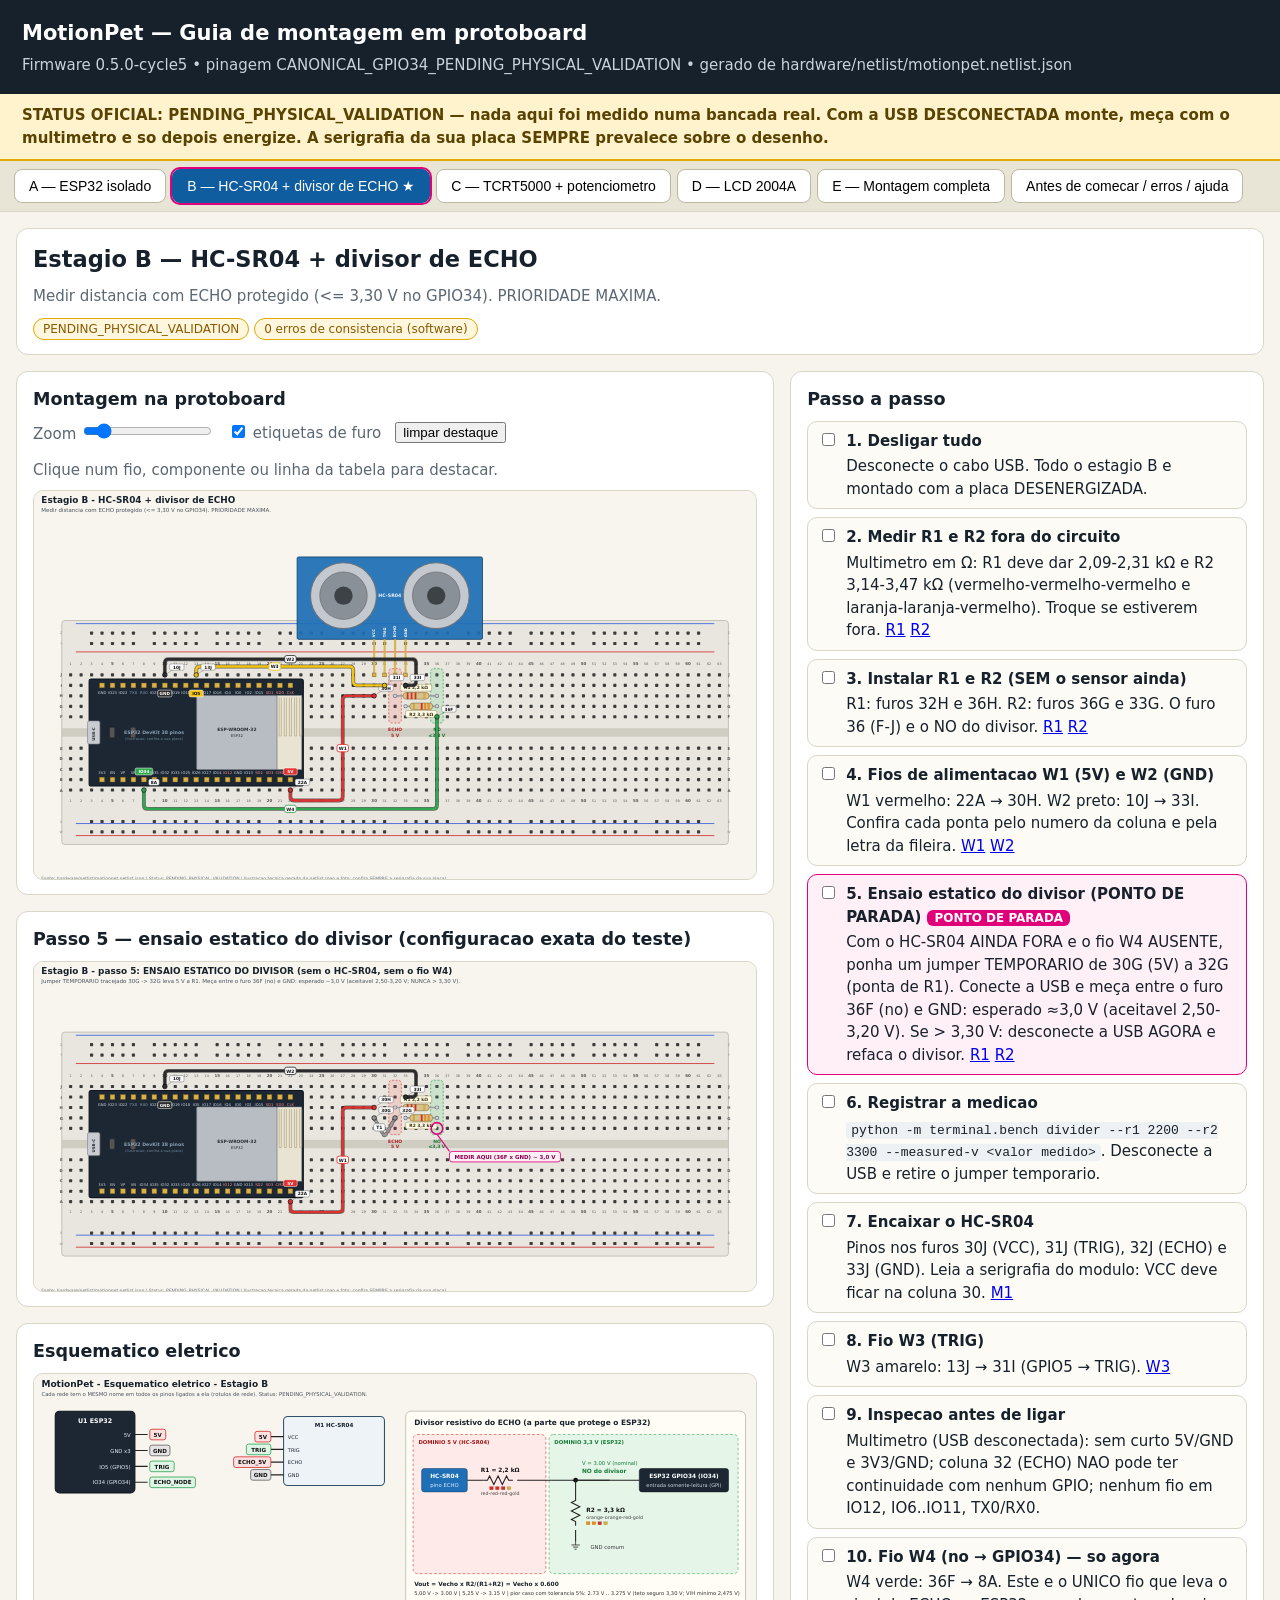
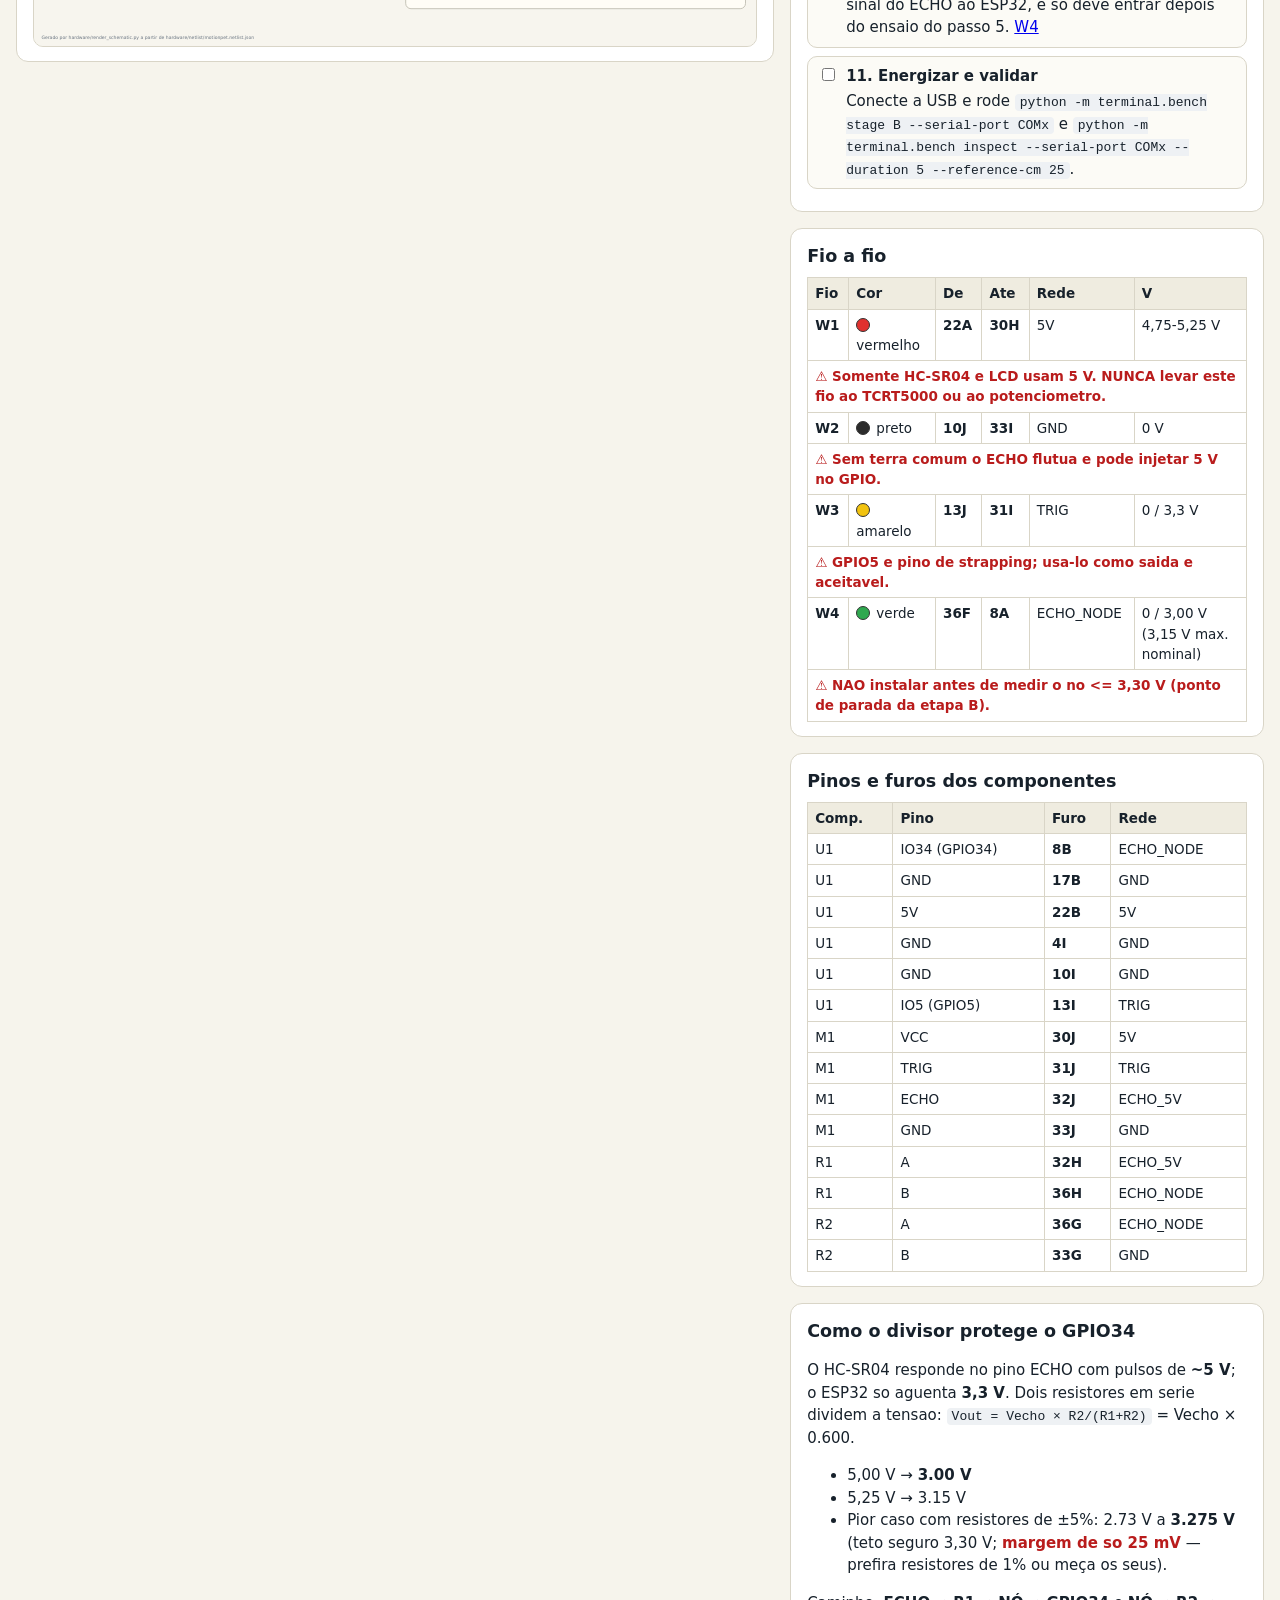
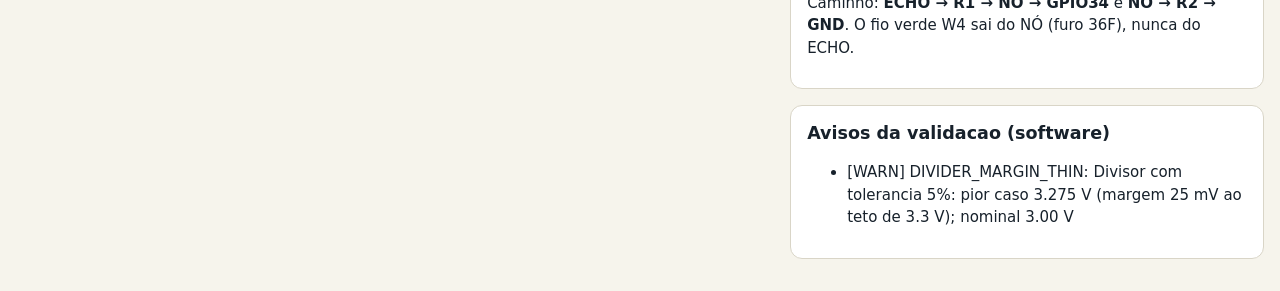
==== hardware/out/guia_montagem.html @ 16cfd2a0 "feat(cad): netlist canonica e montagem em protoboard (Estagio B) — Ciclo 5 segue PENDING_PHYSICAL_VA" ====
<!doctype html><html lang="pt-BR"><head><meta charset="utf-8"><meta name="viewport" content="width=device-width,initial-scale=1">
<title>MotionPet — Guia de montagem em protoboard</title><style>
:root{--bg:#f6f4ec;--card:#fff;--ink:#17212b;--mut:#5b6773;--line:#d9d5c7;--ok:#157a35;--warn:#b45309;--bad:#b91c1c;--acc:#0f5c9e}
*{box-sizing:border-box}body{margin:0;background:var(--bg);color:var(--ink);font:15px/1.5 "Segoe UI",system-ui,Arial,sans-serif}
header{padding:18px 22px;background:#17212b;color:#fff}header h1{margin:0;font-size:21px}header p{margin:4px 0 0;color:#c8d2dc}
.banner{background:#fff3cd;border-bottom:2px solid #e0a800;padding:10px 22px;color:#5a4300;font-weight:600}
nav.tabs{position:sticky;top:0;z-index:5;display:flex;gap:6px;padding:8px 14px;background:#e9e5d6;border-bottom:1px solid var(--line);flex-wrap:wrap}
nav.tabs button{border:1px solid #bdb7a0;background:#fff;border-radius:8px;padding:8px 14px;font-size:14px;cursor:pointer}
nav.tabs button.on{background:var(--acc);color:#fff;border-color:var(--acc)}nav.tabs button.prio{outline:2px solid #e0007a}
main{max-width:1500px;margin:0 auto;padding:16px}
section.stage{display:none}section.stage.on{display:block}
.card{background:var(--card);border:1px solid var(--line);border-radius:12px;padding:14px 16px;margin:0 0 16px}
.card h2,.card h3{margin:0 0 8px}.goal{color:var(--mut);margin:0 0 10px}
.fig{overflow:auto;border:1px solid var(--line);border-radius:10px;background:#f7f5ee;max-height:78vh}
.fig svg{width:var(--zoom,100%);height:auto;display:block}.tool{display:flex;gap:14px;align-items:center;margin:0 0 8px;flex-wrap:wrap;color:var(--mut)}
.cols{display:grid;grid-template-columns:minmax(0,1.6fr) minmax(0,1fr);gap:16px}@media(max-width:1100px){.cols{grid-template-columns:1fr}}
table{border-collapse:collapse;width:100%;font-size:13.5px}th,td{border:1px solid var(--line);padding:5px 7px;text-align:left;vertical-align:top}
th{background:#efece0}tr.sel,tr:hover{background:#ffe3f3;cursor:pointer}
.sw{display:inline-block;width:14px;height:14px;border-radius:50%;border:1px solid #333;vertical-align:-2px;margin-right:6px}
ol.steps{padding-left:0;list-style:none;margin:0}ol.steps li{border:1px solid var(--line);border-radius:10px;margin:0 0 8px;padding:8px 10px;background:#fcfbf6}
ol.steps li.hold{border-color:#e0007a;background:#fff0f8}ol.steps li h4{margin:0 0 3px;font-size:15px}ol.steps label{display:flex;gap:8px;align-items:flex-start}
.hold-tag{background:#e0007a;color:#fff;border-radius:6px;padding:1px 7px;font-size:12px;margin-left:6px}
code{background:#eef1f4;border-radius:4px;padding:1px 5px;font-size:13px}.pill{display:inline-block;border-radius:999px;padding:1px 9px;font-size:12px;border:1px solid}
.pill.pend{color:#8a5a00;border-color:#e0a800;background:#fff7dd}.safe{color:var(--bad);font-weight:600}
.checks li{margin:3px 0}details{margin:6px 0}details>summary{cursor:pointer;font-weight:600}
.dim{opacity:.16}
</style></head><body>
<header><h1>MotionPet — Guia de montagem em protoboard</h1><p>Firmware 0.5.0-cycle5 • pinagem CANONICAL_GPIO34_PENDING_PHYSICAL_VALIDATION • gerado de hardware/netlist/motionpet.netlist.json</p></header>
<div class="banner">STATUS OFICIAL: PENDING_PHYSICAL_VALIDATION — nada aqui foi medido numa bancada real. Com a USB DESCONECTADA monte, meça com o multimetro e so depois energize. A serigrafia da sua placa SEMPRE prevalece sobre o desenho.</div>
<nav class="tabs"><button data-stage="A" onclick="show('A')" class="">A — ESP32 isolado</button><button data-stage="B" onclick="show('B')" class="prio">B — HC-SR04 + divisor de ECHO ★</button><button data-stage="C" onclick="show('C')" class="">C — TCRT5000 + potenciometro</button><button data-stage="D" onclick="show('D')" class="">D — LCD 2004A</button><button data-stage="E" onclick="show('E')" class="">E — Montagem completa</button><button data-stage="X" onclick="show('X')">Antes de comecar / erros / ajuda</button></nav><main>
<section class="stage" data-stage="A" id="sA">
<div class="card"><h2>Estagio A — ESP32 isolado</h2><p class="goal">Validar alimentacao, USB-Serial e firmware com a placa sozinha na protoboard.</p>
<span class="pill pend">PENDING_PHYSICAL_VALIDATION</span> <span class="pill pend">0 erros de consistencia (software)</span></div>
<div class="cols"><div>
<div class="card"><h3>Montagem na protoboard</h3><div class="tool"><label>Zoom <input type="range" min="60" max="400" value="100" oninput="zoom('A',this.value)"></label><label><input type="checkbox" checked onchange="tags('A',this.checked)"> etiquetas de furo</label><button class="clr">limpar destaque</button><span>Clique num fio, componente ou linha da tabela para destacar.</span></div>
<div class="fig"><svg xmlns="http://www.w3.org/2000/svg" preserveAspectRatio="xMidYMin meet" viewBox="0 0 1380 630" data-stage="A" font-family="DejaVu Sans, Verdana, Arial, sans-serif" role="img" aria-label="Estagio A - ESP32 isolado">
<style>
.part.new > rect:first-of-type, .part.new > circle:first-of-type {}
.wire .wlabel, .wire .htag { pointer-events: none; }
.dim { opacity: 0.18; }
.hl .core { stroke-width: 6.4; }
.hl path:first-child { stroke: #ff00aa; stroke-opacity: 0.95; stroke-width: 11; }
.part.hl rect:first-of-type { stroke: #ff00aa; stroke-width: 3; }
.htag { display: var(--tags, inline); }
</style>
<rect width="100%" height="100%" fill="#f7f5ee"/>
<text x="14.0" y="22.0" font-family="DejaVu Sans, Verdana, Arial, sans-serif" font-size="17" fill="#17212b" text-anchor="start" font-weight="bold" >Estagio A - ESP32 isolado</text>
<text x="14.0" y="40.0" font-family="DejaVu Sans, Verdana, Arial, sans-serif" font-size="10.5" fill="#4a5560" text-anchor="start" font-weight="normal" >Validar alimentacao, USB-Serial e firmware com a placa sozinha na protoboard.</text>
<g transform="translate(0 56)">
<g data-ref="BB1">
<rect x="53.0" y="78.0" width="1274.0" height="428.0" rx="6" fill="#e8e6df" stroke="#b9b6aa" stroke-width="1.5"/>
<rect x="53.0" y="284.0" width="1274.0" height="16.0" fill="#cfccc2"/>
<line x1="80.0" y1="84.0" x2="1300.0" y2="84.0" stroke="#1d4ed8" stroke-width="1.4"/>
<line x1="80.0" y1="138.0" x2="1300.0" y2="138.0" stroke="#d11a1a" stroke-width="1.4"/>
<line x1="80.0" y1="466.0" x2="1300.0" y2="466.0" stroke="#1d4ed8" stroke-width="1.4"/>
<line x1="80.0" y1="489.0" x2="1300.0" y2="489.0" stroke="#d11a1a" stroke-width="1.4"/>
<rect x="67.0" y="399.0" width="6" height="6" rx="1.2" fill="#3b3b3b"/>
<rect x="67.0" y="379.0" width="6" height="6" rx="1.2" fill="#3b3b3b"/>
<rect x="67.0" y="359.0" width="6" height="6" rx="1.2" fill="#3b3b3b"/>
<rect x="67.0" y="339.0" width="6" height="6" rx="1.2" fill="#3b3b3b"/>
<rect x="67.0" y="319.0" width="6" height="6" rx="1.2" fill="#3b3b3b"/>
<rect x="67.0" y="259.0" width="6" height="6" rx="1.2" fill="#3b3b3b"/>
<rect x="67.0" y="239.0" width="6" height="6" rx="1.2" fill="#3b3b3b"/>
<rect x="67.0" y="219.0" width="6" height="6" rx="1.2" fill="#3b3b3b"/>
<rect x="67.0" y="199.0" width="6" height="6" rx="1.2" fill="#3b3b3b"/>
<rect x="67.0" y="179.0" width="6" height="6" rx="1.2" fill="#3b3b3b"/>
<rect x="87.0" y="399.0" width="6" height="6" rx="1.2" fill="#3b3b3b"/>
<rect x="87.0" y="379.0" width="6" height="6" rx="1.2" fill="#3b3b3b"/>
<rect x="87.0" y="359.0" width="6" height="6" rx="1.2" fill="#3b3b3b"/>
<rect x="87.0" y="339.0" width="6" height="6" rx="1.2" fill="#3b3b3b"/>
<rect x="87.0" y="319.0" width="6" height="6" rx="1.2" fill="#3b3b3b"/>
<rect x="87.0" y="259.0" width="6" height="6" rx="1.2" fill="#3b3b3b"/>
<rect x="87.0" y="239.0" width="6" height="6" rx="1.2" fill="#3b3b3b"/>
<rect x="87.0" y="219.0" width="6" height="6" rx="1.2" fill="#3b3b3b"/>
<rect x="87.0" y="199.0" width="6" height="6" rx="1.2" fill="#3b3b3b"/>
<rect x="87.0" y="179.0" width="6" height="6" rx="1.2" fill="#3b3b3b"/>
<rect x="107.0" y="399.0" width="6" height="6" rx="1.2" fill="#3b3b3b"/>
<rect x="107.0" y="379.0" width="6" height="6" rx="1.2" fill="#3b3b3b"/>
<rect x="107.0" y="359.0" width="6" height="6" rx="1.2" fill="#3b3b3b"/>
<rect x="107.0" y="339.0" width="6" height="6" rx="1.2" fill="#3b3b3b"/>
<rect x="107.0" y="319.0" width="6" height="6" rx="1.2" fill="#3b3b3b"/>
<rect x="107.0" y="259.0" width="6" height="6" rx="1.2" fill="#3b3b3b"/>
<rect x="107.0" y="239.0" width="6" height="6" rx="1.2" fill="#3b3b3b"/>
<rect x="107.0" y="219.0" width="6" height="6" rx="1.2" fill="#3b3b3b"/>
<rect x="107.0" y="199.0" width="6" height="6" rx="1.2" fill="#3b3b3b"/>
<rect x="107.0" y="179.0" width="6" height="6" rx="1.2" fill="#3b3b3b"/>
<rect x="127.0" y="399.0" width="6" height="6" rx="1.2" fill="#3b3b3b"/>
<rect x="127.0" y="379.0" width="6" height="6" rx="1.2" fill="#3b3b3b"/>
<rect x="127.0" y="359.0" width="6" height="6" rx="1.2" fill="#3b3b3b"/>
<rect x="127.0" y="339.0" width="6" height="6" rx="1.2" fill="#3b3b3b"/>
<rect x="127.0" y="319.0" width="6" height="6" rx="1.2" fill="#3b3b3b"/>
<rect x="127.0" y="259.0" width="6" height="6" rx="1.2" fill="#3b3b3b"/>
<rect x="127.0" y="239.0" width="6" height="6" rx="1.2" fill="#3b3b3b"/>
<rect x="127.0" y="219.0" width="6" height="6" rx="1.2" fill="#3b3b3b"/>
<rect x="127.0" y="199.0" width="6" height="6" rx="1.2" fill="#3b3b3b"/>
<rect x="127.0" y="179.0" width="6" height="6" rx="1.2" fill="#3b3b3b"/>
<rect x="147.0" y="399.0" width="6" height="6" rx="1.2" fill="#3b3b3b"/>
<rect x="147.0" y="379.0" width="6" height="6" rx="1.2" fill="#3b3b3b"/>
<rect x="147.0" y="359.0" width="6" height="6" rx="1.2" fill="#3b3b3b"/>
<rect x="147.0" y="339.0" width="6" height="6" rx="1.2" fill="#3b3b3b"/>
<rect x="147.0" y="319.0" width="6" height="6" rx="1.2" fill="#3b3b3b"/>
<rect x="147.0" y="259.0" width="6" height="6" rx="1.2" fill="#3b3b3b"/>
<rect x="147.0" y="239.0" width="6" height="6" rx="1.2" fill="#3b3b3b"/>
<rect x="147.0" y="219.0" width="6" height="6" rx="1.2" fill="#3b3b3b"/>
<rect x="147.0" y="199.0" width="6" height="6" rx="1.2" fill="#3b3b3b"/>
<rect x="147.0" y="179.0" width="6" height="6" rx="1.2" fill="#3b3b3b"/>
<rect x="167.0" y="399.0" width="6" height="6" rx="1.2" fill="#3b3b3b"/>
<rect x="167.0" y="379.0" width="6" height="6" rx="1.2" fill="#3b3b3b"/>
<rect x="167.0" y="359.0" width="6" height="6" rx="1.2" fill="#3b3b3b"/>
<rect x="167.0" y="339.0" width="6" height="6" rx="1.2" fill="#3b3b3b"/>
<rect x="167.0" y="319.0" width="6" height="6" rx="1.2" fill="#3b3b3b"/>
<rect x="167.0" y="259.0" width="6" height="6" rx="1.2" fill="#3b3b3b"/>
<rect x="167.0" y="239.0" width="6" height="6" rx="1.2" fill="#3b3b3b"/>
<rect x="167.0" y="219.0" width="6" height="6" rx="1.2" fill="#3b3b3b"/>
<rect x="167.0" y="199.0" width="6" height="6" rx="1.2" fill="#3b3b3b"/>
<rect x="167.0" y="179.0" width="6" height="6" rx="1.2" fill="#3b3b3b"/>
<rect x="187.0" y="399.0" width="6" height="6" rx="1.2" fill="#3b3b3b"/>
<rect x="187.0" y="379.0" width="6" height="6" rx="1.2" fill="#3b3b3b"/>
<rect x="187.0" y="359.0" width="6" height="6" rx="1.2" fill="#3b3b3b"/>
<rect x="187.0" y="339.0" width="6" height="6" rx="1.2" fill="#3b3b3b"/>
<rect x="187.0" y="319.0" width="6" height="6" rx="1.2" fill="#3b3b3b"/>
<rect x="187.0" y="259.0" width="6" height="6" rx="1.2" fill="#3b3b3b"/>
<rect x="187.0" y="239.0" width="6" height="6" rx="1.2" fill="#3b3b3b"/>
<rect x="187.0" y="219.0" width="6" height="6" rx="1.2" fill="#3b3b3b"/>
<rect x="187.0" y="199.0" width="6" height="6" rx="1.2" fill="#3b3b3b"/>
<rect x="187.0" y="179.0" width="6" height="6" rx="1.2" fill="#3b3b3b"/>
<rect x="207.0" y="399.0" width="6" height="6" rx="1.2" fill="#3b3b3b"/>
<rect x="207.0" y="379.0" width="6" height="6" rx="1.2" fill="#3b3b3b"/>
<rect x="207.0" y="359.0" width="6" height="6" rx="1.2" fill="#3b3b3b"/>
<rect x="207.0" y="339.0" width="6" height="6" rx="1.2" fill="#3b3b3b"/>
<rect x="207.0" y="319.0" width="6" height="6" rx="1.2" fill="#3b3b3b"/>
<rect x="207.0" y="259.0" width="6" height="6" rx="1.2" fill="#3b3b3b"/>
<rect x="207.0" y="239.0" width="6" height="6" rx="1.2" fill="#3b3b3b"/>
<rect x="207.0" y="219.0" width="6" height="6" rx="1.2" fill="#3b3b3b"/>
<rect x="207.0" y="199.0" width="6" height="6" rx="1.2" fill="#3b3b3b"/>
<rect x="207.0" y="179.0" width="6" height="6" rx="1.2" fill="#3b3b3b"/>
<rect x="227.0" y="399.0" width="6" height="6" rx="1.2" fill="#3b3b3b"/>
<rect x="227.0" y="379.0" width="6" height="6" rx="1.2" fill="#3b3b3b"/>
<rect x="227.0" y="359.0" width="6" height="6" rx="1.2" fill="#3b3b3b"/>
<rect x="227.0" y="339.0" width="6" height="6" rx="1.2" fill="#3b3b3b"/>
<rect x="227.0" y="319.0" width="6" height="6" rx="1.2" fill="#3b3b3b"/>
<rect x="227.0" y="259.0" width="6" height="6" rx="1.2" fill="#3b3b3b"/>
<rect x="227.0" y="239.0" width="6" height="6" rx="1.2" fill="#3b3b3b"/>
<rect x="227.0" y="219.0" width="6" height="6" rx="1.2" fill="#3b3b3b"/>
<rect x="227.0" y="199.0" width="6" height="6" rx="1.2" fill="#3b3b3b"/>
<rect x="227.0" y="179.0" width="6" height="6" rx="1.2" fill="#3b3b3b"/>
<rect x="247.0" y="399.0" width="6" height="6" rx="1.2" fill="#3b3b3b"/>
<rect x="247.0" y="379.0" width="6" height="6" rx="1.2" fill="#3b3b3b"/>
<rect x="247.0" y="359.0" width="6" height="6" rx="1.2" fill="#3b3b3b"/>
<rect x="247.0" y="339.0" width="6" height="6" rx="1.2" fill="#3b3b3b"/>
<rect x="247.0" y="319.0" width="6" height="6" rx="1.2" fill="#3b3b3b"/>
<rect x="247.0" y="259.0" width="6" height="6" rx="1.2" fill="#3b3b3b"/>
<rect x="247.0" y="239.0" width="6" height="6" rx="1.2" fill="#3b3b3b"/>
<rect x="247.0" y="219.0" width="6" height="6" rx="1.2" fill="#3b3b3b"/>
<rect x="247.0" y="199.0" width="6" height="6" rx="1.2" fill="#3b3b3b"/>
<rect x="247.0" y="179.0" width="6" height="6" rx="1.2" fill="#3b3b3b"/>
<rect x="267.0" y="399.0" width="6" height="6" rx="1.2" fill="#3b3b3b"/>
<rect x="267.0" y="379.0" width="6" height="6" rx="1.2" fill="#3b3b3b"/>
<rect x="267.0" y="359.0" width="6" height="6" rx="1.2" fill="#3b3b3b"/>
<rect x="267.0" y="339.0" width="6" height="6" rx="1.2" fill="#3b3b3b"/>
<rect x="267.0" y="319.0" width="6" height="6" rx="1.2" fill="#3b3b3b"/>
<rect x="267.0" y="259.0" width="6" height="6" rx="1.2" fill="#3b3b3b"/>
<rect x="267.0" y="239.0" width="6" height="6" rx="1.2" fill="#3b3b3b"/>
<rect x="267.0" y="219.0" width="6" height="6" rx="1.2" fill="#3b3b3b"/>
<rect x="267.0" y="199.0" width="6" height="6" rx="1.2" fill="#3b3b3b"/>
<rect x="267.0" y="179.0" width="6" height="6" rx="1.2" fill="#3b3b3b"/>
<rect x="287.0" y="399.0" width="6" height="6" rx="1.2" fill="#3b3b3b"/>
<rect x="287.0" y="379.0" width="6" height="6" rx="1.2" fill="#3b3b3b"/>
<rect x="287.0" y="359.0" width="6" height="6" rx="1.2" fill="#3b3b3b"/>
<rect x="287.0" y="339.0" width="6" height="6" rx="1.2" fill="#3b3b3b"/>
<rect x="287.0" y="319.0" width="6" height="6" rx="1.2" fill="#3b3b3b"/>
<rect x="287.0" y="259.0" width="6" height="6" rx="1.2" fill="#3b3b3b"/>
<rect x="287.0" y="239.0" width="6" height="6" rx="1.2" fill="#3b3b3b"/>
<rect x="287.0" y="219.0" width="6" height="6" rx="1.2" fill="#3b3b3b"/>
<rect x="287.0" y="199.0" width="6" height="6" rx="1.2" fill="#3b3b3b"/>
<rect x="287.0" y="179.0" width="6" height="6" rx="1.2" fill="#3b3b3b"/>
<rect x="307.0" y="399.0" width="6" height="6" rx="1.2" fill="#3b3b3b"/>
<rect x="307.0" y="379.0" width="6" height="6" rx="1.2" fill="#3b3b3b"/>
<rect x="307.0" y="359.0" width="6" height="6" rx="1.2" fill="#3b3b3b"/>
<rect x="307.0" y="339.0" width="6" height="6" rx="1.2" fill="#3b3b3b"/>
<rect x="307.0" y="319.0" width="6" height="6" rx="1.2" fill="#3b3b3b"/>
<rect x="307.0" y="259.0" width="6" height="6" rx="1.2" fill="#3b3b3b"/>
<rect x="307.0" y="239.0" width="6" height="6" rx="1.2" fill="#3b3b3b"/>
<rect x="307.0" y="219.0" width="6" height="6" rx="1.2" fill="#3b3b3b"/>
<rect x="307.0" y="199.0" width="6" height="6" rx="1.2" fill="#3b3b3b"/>
<rect x="307.0" y="179.0" width="6" height="6" rx="1.2" fill="#3b3b3b"/>
<rect x="327.0" y="399.0" width="6" height="6" rx="1.2" fill="#3b3b3b"/>
<rect x="327.0" y="379.0" width="6" height="6" rx="1.2" fill="#3b3b3b"/>
<rect x="327.0" y="359.0" width="6" height="6" rx="1.2" fill="#3b3b3b"/>
<rect x="327.0" y="339.0" width="6" height="6" rx="1.2" fill="#3b3b3b"/>
<rect x="327.0" y="319.0" width="6" height="6" rx="1.2" fill="#3b3b3b"/>
<rect x="327.0" y="259.0" width="6" height="6" rx="1.2" fill="#3b3b3b"/>
<rect x="327.0" y="239.0" width="6" height="6" rx="1.2" fill="#3b3b3b"/>
<rect x="327.0" y="219.0" width="6" height="6" rx="1.2" fill="#3b3b3b"/>
<rect x="327.0" y="199.0" width="6" height="6" rx="1.2" fill="#3b3b3b"/>
<rect x="327.0" y="179.0" width="6" height="6" rx="1.2" fill="#3b3b3b"/>
<rect x="347.0" y="399.0" width="6" height="6" rx="1.2" fill="#3b3b3b"/>
<rect x="347.0" y="379.0" width="6" height="6" rx="1.2" fill="#3b3b3b"/>
<rect x="347.0" y="359.0" width="6" height="6" rx="1.2" fill="#3b3b3b"/>
<rect x="347.0" y="339.0" width="6" height="6" rx="1.2" fill="#3b3b3b"/>
<rect x="347.0" y="319.0" width="6" height="6" rx="1.2" fill="#3b3b3b"/>
<rect x="347.0" y="259.0" width="6" height="6" rx="1.2" fill="#3b3b3b"/>
<rect x="347.0" y="239.0" width="6" height="6" rx="1.2" fill="#3b3b3b"/>
<rect x="347.0" y="219.0" width="6" height="6" rx="1.2" fill="#3b3b3b"/>
<rect x="347.0" y="199.0" width="6" height="6" rx="1.2" fill="#3b3b3b"/>
<rect x="347.0" y="179.0" width="6" height="6" rx="1.2" fill="#3b3b3b"/>
<rect x="367.0" y="399.0" width="6" height="6" rx="1.2" fill="#3b3b3b"/>
<rect x="367.0" y="379.0" width="6" height="6" rx="1.2" fill="#3b3b3b"/>
<rect x="367.0" y="359.0" width="6" height="6" rx="1.2" fill="#3b3b3b"/>
<rect x="367.0" y="339.0" width="6" height="6" rx="1.2" fill="#3b3b3b"/>
<rect x="367.0" y="319.0" width="6" height="6" rx="1.2" fill="#3b3b3b"/>
<rect x="367.0" y="259.0" width="6" height="6" rx="1.2" fill="#3b3b3b"/>
<rect x="367.0" y="239.0" width="6" height="6" rx="1.2" fill="#3b3b3b"/>
<rect x="367.0" y="219.0" width="6" height="6" rx="1.2" fill="#3b3b3b"/>
<rect x="367.0" y="199.0" width="6" height="6" rx="1.2" fill="#3b3b3b"/>
<rect x="367.0" y="179.0" width="6" height="6" rx="1.2" fill="#3b3b3b"/>
<rect x="387.0" y="399.0" width="6" height="6" rx="1.2" fill="#3b3b3b"/>
<rect x="387.0" y="379.0" width="6" height="6" rx="1.2" fill="#3b3b3b"/>
<rect x="387.0" y="359.0" width="6" height="6" rx="1.2" fill="#3b3b3b"/>
<rect x="387.0" y="339.0" width="6" height="6" rx="1.2" fill="#3b3b3b"/>
<rect x="387.0" y="319.0" width="6" height="6" rx="1.2" fill="#3b3b3b"/>
<rect x="387.0" y="259.0" width="6" height="6" rx="1.2" fill="#3b3b3b"/>
<rect x="387.0" y="239.0" width="6" height="6" rx="1.2" fill="#3b3b3b"/>
<rect x="387.0" y="219.0" width="6" height="6" rx="1.2" fill="#3b3b3b"/>
<rect x="387.0" y="199.0" width="6" height="6" rx="1.2" fill="#3b3b3b"/>
<rect x="387.0" y="179.0" width="6" height="6" rx="1.2" fill="#3b3b3b"/>
<rect x="407.0" y="399.0" width="6" height="6" rx="1.2" fill="#3b3b3b"/>
<rect x="407.0" y="379.0" width="6" height="6" rx="1.2" fill="#3b3b3b"/>
<rect x="407.0" y="359.0" width="6" height="6" rx="1.2" fill="#3b3b3b"/>
<rect x="407.0" y="339.0" width="6" height="6" rx="1.2" fill="#3b3b3b"/>
<rect x="407.0" y="319.0" width="6" height="6" rx="1.2" fill="#3b3b3b"/>
<rect x="407.0" y="259.0" width="6" height="6" rx="1.2" fill="#3b3b3b"/>
<rect x="407.0" y="239.0" width="6" height="6" rx="1.2" fill="#3b3b3b"/>
<rect x="407.0" y="219.0" width="6" height="6" rx="1.2" fill="#3b3b3b"/>
<rect x="407.0" y="199.0" width="6" height="6" rx="1.2" fill="#3b3b3b"/>
<rect x="407.0" y="179.0" width="6" height="6" rx="1.2" fill="#3b3b3b"/>
<rect x="427.0" y="399.0" width="6" height="6" rx="1.2" fill="#3b3b3b"/>
<rect x="427.0" y="379.0" width="6" height="6" rx="1.2" fill="#3b3b3b"/>
<rect x="427.0" y="359.0" width="6" height="6" rx="1.2" fill="#3b3b3b"/>
<rect x="427.0" y="339.0" width="6" height="6" rx="1.2" fill="#3b3b3b"/>
<rect x="427.0" y="319.0" width="6" height="6" rx="1.2" fill="#3b3b3b"/>
<rect x="427.0" y="259.0" width="6" height="6" rx="1.2" fill="#3b3b3b"/>
<rect x="427.0" y="239.0" width="6" height="6" rx="1.2" fill="#3b3b3b"/>
<rect x="427.0" y="219.0" width="6" height="6" rx="1.2" fill="#3b3b3b"/>
<rect x="427.0" y="199.0" width="6" height="6" rx="1.2" fill="#3b3b3b"/>
<rect x="427.0" y="179.0" width="6" height="6" rx="1.2" fill="#3b3b3b"/>
<rect x="447.0" y="399.0" width="6" height="6" rx="1.2" fill="#3b3b3b"/>
<rect x="447.0" y="379.0" width="6" height="6" rx="1.2" fill="#3b3b3b"/>
<rect x="447.0" y="359.0" width="6" height="6" rx="1.2" fill="#3b3b3b"/>
<rect x="447.0" y="339.0" width="6" height="6" rx="1.2" fill="#3b3b3b"/>
<rect x="447.0" y="319.0" width="6" height="6" rx="1.2" fill="#3b3b3b"/>
<rect x="447.0" y="259.0" width="6" height="6" rx="1.2" fill="#3b3b3b"/>
<rect x="447.0" y="239.0" width="6" height="6" rx="1.2" fill="#3b3b3b"/>
<rect x="447.0" y="219.0" width="6" height="6" rx="1.2" fill="#3b3b3b"/>
<rect x="447.0" y="199.0" width="6" height="6" rx="1.2" fill="#3b3b3b"/>
<rect x="447.0" y="179.0" width="6" height="6" rx="1.2" fill="#3b3b3b"/>
<rect x="467.0" y="399.0" width="6" height="6" rx="1.2" fill="#3b3b3b"/>
<rect x="467.0" y="379.0" width="6" height="6" rx="1.2" fill="#3b3b3b"/>
<rect x="467.0" y="359.0" width="6" height="6" rx="1.2" fill="#3b3b3b"/>
<rect x="467.0" y="339.0" width="6" height="6" rx="1.2" fill="#3b3b3b"/>
<rect x="467.0" y="319.0" width="6" height="6" rx="1.2" fill="#3b3b3b"/>
<rect x="467.0" y="259.0" width="6" height="6" rx="1.2" fill="#3b3b3b"/>
<rect x="467.0" y="239.0" width="6" height="6" rx="1.2" fill="#3b3b3b"/>
<rect x="467.0" y="219.0" width="6" height="6" rx="1.2" fill="#3b3b3b"/>
<rect x="467.0" y="199.0" width="6" height="6" rx="1.2" fill="#3b3b3b"/>
<rect x="467.0" y="179.0" width="6" height="6" rx="1.2" fill="#3b3b3b"/>
<rect x="487.0" y="399.0" width="6" height="6" rx="1.2" fill="#3b3b3b"/>
<rect x="487.0" y="379.0" width="6" height="6" rx="1.2" fill="#3b3b3b"/>
<rect x="487.0" y="359.0" width="6" height="6" rx="1.2" fill="#3b3b3b"/>
<rect x="487.0" y="339.0" width="6" height="6" rx="1.2" fill="#3b3b3b"/>
<rect x="487.0" y="319.0" width="6" height="6" rx="1.2" fill="#3b3b3b"/>
<rect x="487.0" y="259.0" width="6" height="6" rx="1.2" fill="#3b3b3b"/>
<rect x="487.0" y="239.0" width="6" height="6" rx="1.2" fill="#3b3b3b"/>
<rect x="487.0" y="219.0" width="6" height="6" rx="1.2" fill="#3b3b3b"/>
<rect x="487.0" y="199.0" width="6" height="6" rx="1.2" fill="#3b3b3b"/>
<rect x="487.0" y="179.0" width="6" height="6" rx="1.2" fill="#3b3b3b"/>
<rect x="507.0" y="399.0" width="6" height="6" rx="1.2" fill="#3b3b3b"/>
<rect x="507.0" y="379.0" width="6" height="6" rx="1.2" fill="#3b3b3b"/>
<rect x="507.0" y="359.0" width="6" height="6" rx="1.2" fill="#3b3b3b"/>
<rect x="507.0" y="339.0" width="6" height="6" rx="1.2" fill="#3b3b3b"/>
<rect x="507.0" y="319.0" width="6" height="6" rx="1.2" fill="#3b3b3b"/>
<rect x="507.0" y="259.0" width="6" height="6" rx="1.2" fill="#3b3b3b"/>
<rect x="507.0" y="239.0" width="6" height="6" rx="1.2" fill="#3b3b3b"/>
<rect x="507.0" y="219.0" width="6" height="6" rx="1.2" fill="#3b3b3b"/>
<rect x="507.0" y="199.0" width="6" height="6" rx="1.2" fill="#3b3b3b"/>
<rect x="507.0" y="179.0" width="6" height="6" rx="1.2" fill="#3b3b3b"/>
<rect x="527.0" y="399.0" width="6" height="6" rx="1.2" fill="#3b3b3b"/>
<rect x="527.0" y="379.0" width="6" height="6" rx="1.2" fill="#3b3b3b"/>
<rect x="527.0" y="359.0" width="6" height="6" rx="1.2" fill="#3b3b3b"/>
<rect x="527.0" y="339.0" width="6" height="6" rx="1.2" fill="#3b3b3b"/>
<rect x="527.0" y="319.0" width="6" height="6" rx="1.2" fill="#3b3b3b"/>
<rect x="527.0" y="259.0" width="6" height="6" rx="1.2" fill="#3b3b3b"/>
<rect x="527.0" y="239.0" width="6" height="6" rx="1.2" fill="#3b3b3b"/>
<rect x="527.0" y="219.0" width="6" height="6" rx="1.2" fill="#3b3b3b"/>
<rect x="527.0" y="199.0" width="6" height="6" rx="1.2" fill="#3b3b3b"/>
<rect x="527.0" y="179.0" width="6" height="6" rx="1.2" fill="#3b3b3b"/>
<rect x="547.0" y="399.0" width="6" height="6" rx="1.2" fill="#3b3b3b"/>
<rect x="547.0" y="379.0" width="6" height="6" rx="1.2" fill="#3b3b3b"/>
<rect x="547.0" y="359.0" width="6" height="6" rx="1.2" fill="#3b3b3b"/>
<rect x="547.0" y="339.0" width="6" height="6" rx="1.2" fill="#3b3b3b"/>
<rect x="547.0" y="319.0" width="6" height="6" rx="1.2" fill="#3b3b3b"/>
<rect x="547.0" y="259.0" width="6" height="6" rx="1.2" fill="#3b3b3b"/>
<rect x="547.0" y="239.0" width="6" height="6" rx="1.2" fill="#3b3b3b"/>
<rect x="547.0" y="219.0" width="6" height="6" rx="1.2" fill="#3b3b3b"/>
<rect x="547.0" y="199.0" width="6" height="6" rx="1.2" fill="#3b3b3b"/>
<rect x="547.0" y="179.0" width="6" height="6" rx="1.2" fill="#3b3b3b"/>
<rect x="567.0" y="399.0" width="6" height="6" rx="1.2" fill="#3b3b3b"/>
<rect x="567.0" y="379.0" width="6" height="6" rx="1.2" fill="#3b3b3b"/>
<rect x="567.0" y="359.0" width="6" height="6" rx="1.2" fill="#3b3b3b"/>
<rect x="567.0" y="339.0" width="6" height="6" rx="1.2" fill="#3b3b3b"/>
<rect x="567.0" y="319.0" width="6" height="6" rx="1.2" fill="#3b3b3b"/>
<rect x="567.0" y="259.0" width="6" height="6" rx="1.2" fill="#3b3b3b"/>
<rect x="567.0" y="239.0" width="6" height="6" rx="1.2" fill="#3b3b3b"/>
<rect x="567.0" y="219.0" width="6" height="6" rx="1.2" fill="#3b3b3b"/>
<rect x="567.0" y="199.0" width="6" height="6" rx="1.2" fill="#3b3b3b"/>
<rect x="567.0" y="179.0" width="6" height="6" rx="1.2" fill="#3b3b3b"/>
<rect x="587.0" y="399.0" width="6" height="6" rx="1.2" fill="#3b3b3b"/>
<rect x="587.0" y="379.0" width="6" height="6" rx="1.2" fill="#3b3b3b"/>
<rect x="587.0" y="359.0" width="6" height="6" rx="1.2" fill="#3b3b3b"/>
<rect x="587.0" y="339.0" width="6" height="6" rx="1.2" fill="#3b3b3b"/>
<rect x="587.0" y="319.0" width="6" height="6" rx="1.2" fill="#3b3b3b"/>
<rect x="587.0" y="259.0" width="6" height="6" rx="1.2" fill="#3b3b3b"/>
<rect x="587.0" y="239.0" width="6" height="6" rx="1.2" fill="#3b3b3b"/>
<rect x="587.0" y="219.0" width="6" height="6" rx="1.2" fill="#3b3b3b"/>
<rect x="587.0" y="199.0" width="6" height="6" rx="1.2" fill="#3b3b3b"/>
<rect x="587.0" y="179.0" width="6" height="6" rx="1.2" fill="#3b3b3b"/>
<rect x="607.0" y="399.0" width="6" height="6" rx="1.2" fill="#3b3b3b"/>
<rect x="607.0" y="379.0" width="6" height="6" rx="1.2" fill="#3b3b3b"/>
<rect x="607.0" y="359.0" width="6" height="6" rx="1.2" fill="#3b3b3b"/>
<rect x="607.0" y="339.0" width="6" height="6" rx="1.2" fill="#3b3b3b"/>
<rect x="607.0" y="319.0" width="6" height="6" rx="1.2" fill="#3b3b3b"/>
<rect x="607.0" y="259.0" width="6" height="6" rx="1.2" fill="#3b3b3b"/>
<rect x="607.0" y="239.0" width="6" height="6" rx="1.2" fill="#3b3b3b"/>
<rect x="607.0" y="219.0" width="6" height="6" rx="1.2" fill="#3b3b3b"/>
<rect x="607.0" y="199.0" width="6" height="6" rx="1.2" fill="#3b3b3b"/>
<rect x="607.0" y="179.0" width="6" height="6" rx="1.2" fill="#3b3b3b"/>
<rect x="627.0" y="399.0" width="6" height="6" rx="1.2" fill="#3b3b3b"/>
<rect x="627.0" y="379.0" width="6" height="6" rx="1.2" fill="#3b3b3b"/>
<rect x="627.0" y="359.0" width="6" height="6" rx="1.2" fill="#3b3b3b"/>
<rect x="627.0" y="339.0" width="6" height="6" rx="1.2" fill="#3b3b3b"/>
<rect x="627.0" y="319.0" width="6" height="6" rx="1.2" fill="#3b3b3b"/>
<rect x="627.0" y="259.0" width="6" height="6" rx="1.2" fill="#3b3b3b"/>
<rect x="627.0" y="239.0" width="6" height="6" rx="1.2" fill="#3b3b3b"/>
<rect x="627.0" y="219.0" width="6" height="6" rx="1.2" fill="#3b3b3b"/>
<rect x="627.0" y="199.0" width="6" height="6" rx="1.2" fill="#3b3b3b"/>
<rect x="627.0" y="179.0" width="6" height="6" rx="1.2" fill="#3b3b3b"/>
<rect x="647.0" y="399.0" width="6" height="6" rx="1.2" fill="#3b3b3b"/>
<rect x="647.0" y="379.0" width="6" height="6" rx="1.2" fill="#3b3b3b"/>
<rect x="647.0" y="359.0" width="6" height="6" rx="1.2" fill="#3b3b3b"/>
<rect x="647.0" y="339.0" width="6" height="6" rx="1.2" fill="#3b3b3b"/>
<rect x="647.0" y="319.0" width="6" height="6" rx="1.2" fill="#3b3b3b"/>
<rect x="647.0" y="259.0" width="6" height="6" rx="1.2" fill="#3b3b3b"/>
<rect x="647.0" y="239.0" width="6" height="6" rx="1.2" fill="#3b3b3b"/>
<rect x="647.0" y="219.0" width="6" height="6" rx="1.2" fill="#3b3b3b"/>
<rect x="647.0" y="199.0" width="6" height="6" rx="1.2" fill="#3b3b3b"/>
<rect x="647.0" y="179.0" width="6" height="6" rx="1.2" fill="#3b3b3b"/>
<rect x="667.0" y="399.0" width="6" height="6" rx="1.2" fill="#3b3b3b"/>
<rect x="667.0" y="379.0" width="6" height="6" rx="1.2" fill="#3b3b3b"/>
<rect x="667.0" y="359.0" width="6" height="6" rx="1.2" fill="#3b3b3b"/>
<rect x="667.0" y="339.0" width="6" height="6" rx="1.2" fill="#3b3b3b"/>
<rect x="667.0" y="319.0" width="6" height="6" rx="1.2" fill="#3b3b3b"/>
<rect x="667.0" y="259.0" width="6" height="6" rx="1.2" fill="#3b3b3b"/>
<rect x="667.0" y="239.0" width="6" height="6" rx="1.2" fill="#3b3b3b"/>
<rect x="667.0" y="219.0" width="6" height="6" rx="1.2" fill="#3b3b3b"/>
<rect x="667.0" y="199.0" width="6" height="6" rx="1.2" fill="#3b3b3b"/>
<rect x="667.0" y="179.0" width="6" height="6" rx="1.2" fill="#3b3b3b"/>
<rect x="687.0" y="399.0" width="6" height="6" rx="1.2" fill="#3b3b3b"/>
<rect x="687.0" y="379.0" width="6" height="6" rx="1.2" fill="#3b3b3b"/>
<rect x="687.0" y="359.0" width="6" height="6" rx="1.2" fill="#3b3b3b"/>
<rect x="687.0" y="339.0" width="6" height="6" rx="1.2" fill="#3b3b3b"/>
<rect x="687.0" y="319.0" width="6" height="6" rx="1.2" fill="#3b3b3b"/>
<rect x="687.0" y="259.0" width="6" height="6" rx="1.2" fill="#3b3b3b"/>
<rect x="687.0" y="239.0" width="6" height="6" rx="1.2" fill="#3b3b3b"/>
<rect x="687.0" y="219.0" width="6" height="6" rx="1.2" fill="#3b3b3b"/>
<rect x="687.0" y="199.0" width="6" height="6" rx="1.2" fill="#3b3b3b"/>
<rect x="687.0" y="179.0" width="6" height="6" rx="1.2" fill="#3b3b3b"/>
<rect x="707.0" y="399.0" width="6" height="6" rx="1.2" fill="#3b3b3b"/>
<rect x="707.0" y="379.0" width="6" height="6" rx="1.2" fill="#3b3b3b"/>
<rect x="707.0" y="359.0" width="6" height="6" rx="1.2" fill="#3b3b3b"/>
<rect x="707.0" y="339.0" width="6" height="6" rx="1.2" fill="#3b3b3b"/>
<rect x="707.0" y="319.0" width="6" height="6" rx="1.2" fill="#3b3b3b"/>
<rect x="707.0" y="259.0" width="6" height="6" rx="1.2" fill="#3b3b3b"/>
<rect x="707.0" y="239.0" width="6" height="6" rx="1.2" fill="#3b3b3b"/>
<rect x="707.0" y="219.0" width="6" height="6" rx="1.2" fill="#3b3b3b"/>
<rect x="707.0" y="199.0" width="6" height="6" rx="1.2" fill="#3b3b3b"/>
<rect x="707.0" y="179.0" width="6" height="6" rx="1.2" fill="#3b3b3b"/>
<rect x="727.0" y="399.0" width="6" height="6" rx="1.2" fill="#3b3b3b"/>
<rect x="727.0" y="379.0" width="6" height="6" rx="1.2" fill="#3b3b3b"/>
<rect x="727.0" y="359.0" width="6" height="6" rx="1.2" fill="#3b3b3b"/>
<rect x="727.0" y="339.0" width="6" height="6" rx="1.2" fill="#3b3b3b"/>
<rect x="727.0" y="319.0" width="6" height="6" rx="1.2" fill="#3b3b3b"/>
<rect x="727.0" y="259.0" width="6" height="6" rx="1.2" fill="#3b3b3b"/>
<rect x="727.0" y="239.0" width="6" height="6" rx="1.2" fill="#3b3b3b"/>
<rect x="727.0" y="219.0" width="6" height="6" rx="1.2" fill="#3b3b3b"/>
<rect x="727.0" y="199.0" width="6" height="6" rx="1.2" fill="#3b3b3b"/>
<rect x="727.0" y="179.0" width="6" height="6" rx="1.2" fill="#3b3b3b"/>
<rect x="747.0" y="399.0" width="6" height="6" rx="1.2" fill="#3b3b3b"/>
<rect x="747.0" y="379.0" width="6" height="6" rx="1.2" fill="#3b3b3b"/>
<rect x="747.0" y="359.0" width="6" height="6" rx="1.2" fill="#3b3b3b"/>
<rect x="747.0" y="339.0" width="6" height="6" rx="1.2" fill="#3b3b3b"/>
<rect x="747.0" y="319.0" width="6" height="6" rx="1.2" fill="#3b3b3b"/>
<rect x="747.0" y="259.0" width="6" height="6" rx="1.2" fill="#3b3b3b"/>
<rect x="747.0" y="239.0" width="6" height="6" rx="1.2" fill="#3b3b3b"/>
<rect x="747.0" y="219.0" width="6" height="6" rx="1.2" fill="#3b3b3b"/>
<rect x="747.0" y="199.0" width="6" height="6" rx="1.2" fill="#3b3b3b"/>
<rect x="747.0" y="179.0" width="6" height="6" rx="1.2" fill="#3b3b3b"/>
<rect x="767.0" y="399.0" width="6" height="6" rx="1.2" fill="#3b3b3b"/>
<rect x="767.0" y="379.0" width="6" height="6" rx="1.2" fill="#3b3b3b"/>
<rect x="767.0" y="359.0" width="6" height="6" rx="1.2" fill="#3b3b3b"/>
<rect x="767.0" y="339.0" width="6" height="6" rx="1.2" fill="#3b3b3b"/>
<rect x="767.0" y="319.0" width="6" height="6" rx="1.2" fill="#3b3b3b"/>
<rect x="767.0" y="259.0" width="6" height="6" rx="1.2" fill="#3b3b3b"/>
<rect x="767.0" y="239.0" width="6" height="6" rx="1.2" fill="#3b3b3b"/>
<rect x="767.0" y="219.0" width="6" height="6" rx="1.2" fill="#3b3b3b"/>
<rect x="767.0" y="199.0" width="6" height="6" rx="1.2" fill="#3b3b3b"/>
<rect x="767.0" y="179.0" width="6" height="6" rx="1.2" fill="#3b3b3b"/>
<rect x="787.0" y="399.0" width="6" height="6" rx="1.2" fill="#3b3b3b"/>
<rect x="787.0" y="379.0" width="6" height="6" rx="1.2" fill="#3b3b3b"/>
<rect x="787.0" y="359.0" width="6" height="6" rx="1.2" fill="#3b3b3b"/>
<rect x="787.0" y="339.0" width="6" height="6" rx="1.2" fill="#3b3b3b"/>
<rect x="787.0" y="319.0" width="6" height="6" rx="1.2" fill="#3b3b3b"/>
<rect x="787.0" y="259.0" width="6" height="6" rx="1.2" fill="#3b3b3b"/>
<rect x="787.0" y="239.0" width="6" height="6" rx="1.2" fill="#3b3b3b"/>
<rect x="787.0" y="219.0" width="6" height="6" rx="1.2" fill="#3b3b3b"/>
<rect x="787.0" y="199.0" width="6" height="6" rx="1.2" fill="#3b3b3b"/>
<rect x="787.0" y="179.0" width="6" height="6" rx="1.2" fill="#3b3b3b"/>
<rect x="807.0" y="399.0" width="6" height="6" rx="1.2" fill="#3b3b3b"/>
<rect x="807.0" y="379.0" width="6" height="6" rx="1.2" fill="#3b3b3b"/>
<rect x="807.0" y="359.0" width="6" height="6" rx="1.2" fill="#3b3b3b"/>
<rect x="807.0" y="339.0" width="6" height="6" rx="1.2" fill="#3b3b3b"/>
<rect x="807.0" y="319.0" width="6" height="6" rx="1.2" fill="#3b3b3b"/>
<rect x="807.0" y="259.0" width="6" height="6" rx="1.2" fill="#3b3b3b"/>
<rect x="807.0" y="239.0" width="6" height="6" rx="1.2" fill="#3b3b3b"/>
<rect x="807.0" y="219.0" width="6" height="6" rx="1.2" fill="#3b3b3b"/>
<rect x="807.0" y="199.0" width="6" height="6" rx="1.2" fill="#3b3b3b"/>
<rect x="807.0" y="179.0" width="6" height="6" rx="1.2" fill="#3b3b3b"/>
<rect x="827.0" y="399.0" width="6" height="6" rx="1.2" fill="#3b3b3b"/>
<rect x="827.0" y="379.0" width="6" height="6" rx="1.2" fill="#3b3b3b"/>
<rect x="827.0" y="359.0" width="6" height="6" rx="1.2" fill="#3b3b3b"/>
<rect x="827.0" y="339.0" width="6" height="6" rx="1.2" fill="#3b3b3b"/>
<rect x="827.0" y="319.0" width="6" height="6" rx="1.2" fill="#3b3b3b"/>
<rect x="827.0" y="259.0" width="6" height="6" rx="1.2" fill="#3b3b3b"/>
<rect x="827.0" y="239.0" width="6" height="6" rx="1.2" fill="#3b3b3b"/>
<rect x="827.0" y="219.0" width="6" height="6" rx="1.2" fill="#3b3b3b"/>
<rect x="827.0" y="199.0" width="6" height="6" rx="1.2" fill="#3b3b3b"/>
<rect x="827.0" y="179.0" width="6" height="6" rx="1.2" fill="#3b3b3b"/>
<rect x="847.0" y="399.0" width="6" height="6" rx="1.2" fill="#3b3b3b"/>
<rect x="847.0" y="379.0" width="6" height="6" rx="1.2" fill="#3b3b3b"/>
<rect x="847.0" y="359.0" width="6" height="6" rx="1.2" fill="#3b3b3b"/>
<rect x="847.0" y="339.0" width="6" height="6" rx="1.2" fill="#3b3b3b"/>
<rect x="847.0" y="319.0" width="6" height="6" rx="1.2" fill="#3b3b3b"/>
<rect x="847.0" y="259.0" width="6" height="6" rx="1.2" fill="#3b3b3b"/>
<rect x="847.0" y="239.0" width="6" height="6" rx="1.2" fill="#3b3b3b"/>
<rect x="847.0" y="219.0" width="6" height="6" rx="1.2" fill="#3b3b3b"/>
<rect x="847.0" y="199.0" width="6" height="6" rx="1.2" fill="#3b3b3b"/>
<rect x="847.0" y="179.0" width="6" height="6" rx="1.2" fill="#3b3b3b"/>
<rect x="867.0" y="399.0" width="6" height="6" rx="1.2" fill="#3b3b3b"/>
<rect x="867.0" y="379.0" width="6" height="6" rx="1.2" fill="#3b3b3b"/>
<rect x="867.0" y="359.0" width="6" height="6" rx="1.2" fill="#3b3b3b"/>
<rect x="867.0" y="339.0" width="6" height="6" rx="1.2" fill="#3b3b3b"/>
<rect x="867.0" y="319.0" width="6" height="6" rx="1.2" fill="#3b3b3b"/>
<rect x="867.0" y="259.0" width="6" height="6" rx="1.2" fill="#3b3b3b"/>
<rect x="867.0" y="239.0" width="6" height="6" rx="1.2" fill="#3b3b3b"/>
<rect x="867.0" y="219.0" width="6" height="6" rx="1.2" fill="#3b3b3b"/>
<rect x="867.0" y="199.0" width="6" height="6" rx="1.2" fill="#3b3b3b"/>
<rect x="867.0" y="179.0" width="6" height="6" rx="1.2" fill="#3b3b3b"/>
<rect x="887.0" y="399.0" width="6" height="6" rx="1.2" fill="#3b3b3b"/>
<rect x="887.0" y="379.0" width="6" height="6" rx="1.2" fill="#3b3b3b"/>
<rect x="887.0" y="359.0" width="6" height="6" rx="1.2" fill="#3b3b3b"/>
<rect x="887.0" y="339.0" width="6" height="6" rx="1.2" fill="#3b3b3b"/>
<rect x="887.0" y="319.0" width="6" height="6" rx="1.2" fill="#3b3b3b"/>
<rect x="887.0" y="259.0" width="6" height="6" rx="1.2" fill="#3b3b3b"/>
<rect x="887.0" y="239.0" width="6" height="6" rx="1.2" fill="#3b3b3b"/>
<rect x="887.0" y="219.0" width="6" height="6" rx="1.2" fill="#3b3b3b"/>
<rect x="887.0" y="199.0" width="6" height="6" rx="1.2" fill="#3b3b3b"/>
<rect x="887.0" y="179.0" width="6" height="6" rx="1.2" fill="#3b3b3b"/>
<rect x="907.0" y="399.0" width="6" height="6" rx="1.2" fill="#3b3b3b"/>
<rect x="907.0" y="379.0" width="6" height="6" rx="1.2" fill="#3b3b3b"/>
<rect x="907.0" y="359.0" width="6" height="6" rx="1.2" fill="#3b3b3b"/>
<rect x="907.0" y="339.0" width="6" height="6" rx="1.2" fill="#3b3b3b"/>
<rect x="907.0" y="319.0" width="6" height="6" rx="1.2" fill="#3b3b3b"/>
<rect x="907.0" y="259.0" width="6" height="6" rx="1.2" fill="#3b3b3b"/>
<rect x="907.0" y="239.0" width="6" height="6" rx="1.2" fill="#3b3b3b"/>
<rect x="907.0" y="219.0" width="6" height="6" rx="1.2" fill="#3b3b3b"/>
<rect x="907.0" y="199.0" width="6" height="6" rx="1.2" fill="#3b3b3b"/>
<rect x="907.0" y="179.0" width="6" height="6" rx="1.2" fill="#3b3b3b"/>
<rect x="927.0" y="399.0" width="6" height="6" rx="1.2" fill="#3b3b3b"/>
<rect x="927.0" y="379.0" width="6" height="6" rx="1.2" fill="#3b3b3b"/>
<rect x="927.0" y="359.0" width="6" height="6" rx="1.2" fill="#3b3b3b"/>
<rect x="927.0" y="339.0" width="6" height="6" rx="1.2" fill="#3b3b3b"/>
<rect x="927.0" y="319.0" width="6" height="6" rx="1.2" fill="#3b3b3b"/>
<rect x="927.0" y="259.0" width="6" height="6" rx="1.2" fill="#3b3b3b"/>
<rect x="927.0" y="239.0" width="6" height="6" rx="1.2" fill="#3b3b3b"/>
<rect x="927.0" y="219.0" width="6" height="6" rx="1.2" fill="#3b3b3b"/>
<rect x="927.0" y="199.0" width="6" height="6" rx="1.2" fill="#3b3b3b"/>
<rect x="927.0" y="179.0" width="6" height="6" rx="1.2" fill="#3b3b3b"/>
<rect x="947.0" y="399.0" width="6" height="6" rx="1.2" fill="#3b3b3b"/>
<rect x="947.0" y="379.0" width="6" height="6" rx="1.2" fill="#3b3b3b"/>
<rect x="947.0" y="359.0" width="6" height="6" rx="1.2" fill="#3b3b3b"/>
<rect x="947.0" y="339.0" width="6" height="6" rx="1.2" fill="#3b3b3b"/>
<rect x="947.0" y="319.0" width="6" height="6" rx="1.2" fill="#3b3b3b"/>
<rect x="947.0" y="259.0" width="6" height="6" rx="1.2" fill="#3b3b3b"/>
<rect x="947.0" y="239.0" width="6" height="6" rx="1.2" fill="#3b3b3b"/>
<rect x="947.0" y="219.0" width="6" height="6" rx="1.2" fill="#3b3b3b"/>
<rect x="947.0" y="199.0" width="6" height="6" rx="1.2" fill="#3b3b3b"/>
<rect x="947.0" y="179.0" width="6" height="6" rx="1.2" fill="#3b3b3b"/>
<rect x="967.0" y="399.0" width="6" height="6" rx="1.2" fill="#3b3b3b"/>
<rect x="967.0" y="379.0" width="6" height="6" rx="1.2" fill="#3b3b3b"/>
<rect x="967.0" y="359.0" width="6" height="6" rx="1.2" fill="#3b3b3b"/>
<rect x="967.0" y="339.0" width="6" height="6" rx="1.2" fill="#3b3b3b"/>
<rect x="967.0" y="319.0" width="6" height="6" rx="1.2" fill="#3b3b3b"/>
<rect x="967.0" y="259.0" width="6" height="6" rx="1.2" fill="#3b3b3b"/>
<rect x="967.0" y="239.0" width="6" height="6" rx="1.2" fill="#3b3b3b"/>
<rect x="967.0" y="219.0" width="6" height="6" rx="1.2" fill="#3b3b3b"/>
<rect x="967.0" y="199.0" width="6" height="6" rx="1.2" fill="#3b3b3b"/>
<rect x="967.0" y="179.0" width="6" height="6" rx="1.2" fill="#3b3b3b"/>
<rect x="987.0" y="399.0" width="6" height="6" rx="1.2" fill="#3b3b3b"/>
<rect x="987.0" y="379.0" width="6" height="6" rx="1.2" fill="#3b3b3b"/>
<rect x="987.0" y="359.0" width="6" height="6" rx="1.2" fill="#3b3b3b"/>
<rect x="987.0" y="339.0" width="6" height="6" rx="1.2" fill="#3b3b3b"/>
<rect x="987.0" y="319.0" width="6" height="6" rx="1.2" fill="#3b3b3b"/>
<rect x="987.0" y="259.0" width="6" height="6" rx="1.2" fill="#3b3b3b"/>
<rect x="987.0" y="239.0" width="6" height="6" rx="1.2" fill="#3b3b3b"/>
<rect x="987.0" y="219.0" width="6" height="6" rx="1.2" fill="#3b3b3b"/>
<rect x="987.0" y="199.0" width="6" height="6" rx="1.2" fill="#3b3b3b"/>
<rect x="987.0" y="179.0" width="6" height="6" rx="1.2" fill="#3b3b3b"/>
<rect x="1007.0" y="399.0" width="6" height="6" rx="1.2" fill="#3b3b3b"/>
<rect x="1007.0" y="379.0" width="6" height="6" rx="1.2" fill="#3b3b3b"/>
<rect x="1007.0" y="359.0" width="6" height="6" rx="1.2" fill="#3b3b3b"/>
<rect x="1007.0" y="339.0" width="6" height="6" rx="1.2" fill="#3b3b3b"/>
<rect x="1007.0" y="319.0" width="6" height="6" rx="1.2" fill="#3b3b3b"/>
<rect x="1007.0" y="259.0" width="6" height="6" rx="1.2" fill="#3b3b3b"/>
<rect x="1007.0" y="239.0" width="6" height="6" rx="1.2" fill="#3b3b3b"/>
<rect x="1007.0" y="219.0" width="6" height="6" rx="1.2" fill="#3b3b3b"/>
<rect x="1007.0" y="199.0" width="6" height="6" rx="1.2" fill="#3b3b3b"/>
<rect x="1007.0" y="179.0" width="6" height="6" rx="1.2" fill="#3b3b3b"/>
<rect x="1027.0" y="399.0" width="6" height="6" rx="1.2" fill="#3b3b3b"/>
<rect x="1027.0" y="379.0" width="6" height="6" rx="1.2" fill="#3b3b3b"/>
<rect x="1027.0" y="359.0" width="6" height="6" rx="1.2" fill="#3b3b3b"/>
<rect x="1027.0" y="339.0" width="6" height="6" rx="1.2" fill="#3b3b3b"/>
<rect x="1027.0" y="319.0" width="6" height="6" rx="1.2" fill="#3b3b3b"/>
<rect x="1027.0" y="259.0" width="6" height="6" rx="1.2" fill="#3b3b3b"/>
<rect x="1027.0" y="239.0" width="6" height="6" rx="1.2" fill="#3b3b3b"/>
<rect x="1027.0" y="219.0" width="6" height="6" rx="1.2" fill="#3b3b3b"/>
<rect x="1027.0" y="199.0" width="6" height="6" rx="1.2" fill="#3b3b3b"/>
<rect x="1027.0" y="179.0" width="6" height="6" rx="1.2" fill="#3b3b3b"/>
<rect x="1047.0" y="399.0" width="6" height="6" rx="1.2" fill="#3b3b3b"/>
<rect x="1047.0" y="379.0" width="6" height="6" rx="1.2" fill="#3b3b3b"/>
<rect x="1047.0" y="359.0" width="6" height="6" rx="1.2" fill="#3b3b3b"/>
<rect x="1047.0" y="339.0" width="6" height="6" rx="1.2" fill="#3b3b3b"/>
<rect x="1047.0" y="319.0" width="6" height="6" rx="1.2" fill="#3b3b3b"/>
<rect x="1047.0" y="259.0" width="6" height="6" rx="1.2" fill="#3b3b3b"/>
<rect x="1047.0" y="239.0" width="6" height="6" rx="1.2" fill="#3b3b3b"/>
<rect x="1047.0" y="219.0" width="6" height="6" rx="1.2" fill="#3b3b3b"/>
<rect x="1047.0" y="199.0" width="6" height="6" rx="1.2" fill="#3b3b3b"/>
<rect x="1047.0" y="179.0" width="6" height="6" rx="1.2" fill="#3b3b3b"/>
<rect x="1067.0" y="399.0" width="6" height="6" rx="1.2" fill="#3b3b3b"/>
<rect x="1067.0" y="379.0" width="6" height="6" rx="1.2" fill="#3b3b3b"/>
<rect x="1067.0" y="359.0" width="6" height="6" rx="1.2" fill="#3b3b3b"/>
<rect x="1067.0" y="339.0" width="6" height="6" rx="1.2" fill="#3b3b3b"/>
<rect x="1067.0" y="319.0" width="6" height="6" rx="1.2" fill="#3b3b3b"/>
<rect x="1067.0" y="259.0" width="6" height="6" rx="1.2" fill="#3b3b3b"/>
<rect x="1067.0" y="239.0" width="6" height="6" rx="1.2" fill="#3b3b3b"/>
<rect x="1067.0" y="219.0" width="6" height="6" rx="1.2" fill="#3b3b3b"/>
<rect x="1067.0" y="199.0" width="6" height="6" rx="1.2" fill="#3b3b3b"/>
<rect x="1067.0" y="179.0" width="6" height="6" rx="1.2" fill="#3b3b3b"/>
<rect x="1087.0" y="399.0" width="6" height="6" rx="1.2" fill="#3b3b3b"/>
<rect x="1087.0" y="379.0" width="6" height="6" rx="1.2" fill="#3b3b3b"/>
<rect x="1087.0" y="359.0" width="6" height="6" rx="1.2" fill="#3b3b3b"/>
<rect x="1087.0" y="339.0" width="6" height="6" rx="1.2" fill="#3b3b3b"/>
<rect x="1087.0" y="319.0" width="6" height="6" rx="1.2" fill="#3b3b3b"/>
<rect x="1087.0" y="259.0" width="6" height="6" rx="1.2" fill="#3b3b3b"/>
<rect x="1087.0" y="239.0" width="6" height="6" rx="1.2" fill="#3b3b3b"/>
<rect x="1087.0" y="219.0" width="6" height="6" rx="1.2" fill="#3b3b3b"/>
<rect x="1087.0" y="199.0" width="6" height="6" rx="1.2" fill="#3b3b3b"/>
<rect x="1087.0" y="179.0" width="6" height="6" rx="1.2" fill="#3b3b3b"/>
<rect x="1107.0" y="399.0" width="6" height="6" rx="1.2" fill="#3b3b3b"/>
<rect x="1107.0" y="379.0" width="6" height="6" rx="1.2" fill="#3b3b3b"/>
<rect x="1107.0" y="359.0" width="6" height="6" rx="1.2" fill="#3b3b3b"/>
<rect x="1107.0" y="339.0" width="6" height="6" rx="1.2" fill="#3b3b3b"/>
<rect x="1107.0" y="319.0" width="6" height="6" rx="1.2" fill="#3b3b3b"/>
<rect x="1107.0" y="259.0" width="6" height="6" rx="1.2" fill="#3b3b3b"/>
<rect x="1107.0" y="239.0" width="6" height="6" rx="1.2" fill="#3b3b3b"/>
<rect x="1107.0" y="219.0" width="6" height="6" rx="1.2" fill="#3b3b3b"/>
<rect x="1107.0" y="199.0" width="6" height="6" rx="1.2" fill="#3b3b3b"/>
<rect x="1107.0" y="179.0" width="6" height="6" rx="1.2" fill="#3b3b3b"/>
<rect x="1127.0" y="399.0" width="6" height="6" rx="1.2" fill="#3b3b3b"/>
<rect x="1127.0" y="379.0" width="6" height="6" rx="1.2" fill="#3b3b3b"/>
<rect x="1127.0" y="359.0" width="6" height="6" rx="1.2" fill="#3b3b3b"/>
<rect x="1127.0" y="339.0" width="6" height="6" rx="1.2" fill="#3b3b3b"/>
<rect x="1127.0" y="319.0" width="6" height="6" rx="1.2" fill="#3b3b3b"/>
<rect x="1127.0" y="259.0" width="6" height="6" rx="1.2" fill="#3b3b3b"/>
<rect x="1127.0" y="239.0" width="6" height="6" rx="1.2" fill="#3b3b3b"/>
<rect x="1127.0" y="219.0" width="6" height="6" rx="1.2" fill="#3b3b3b"/>
<rect x="1127.0" y="199.0" width="6" height="6" rx="1.2" fill="#3b3b3b"/>
<rect x="1127.0" y="179.0" width="6" height="6" rx="1.2" fill="#3b3b3b"/>
<rect x="1147.0" y="399.0" width="6" height="6" rx="1.2" fill="#3b3b3b"/>
<rect x="1147.0" y="379.0" width="6" height="6" rx="1.2" fill="#3b3b3b"/>
<rect x="1147.0" y="359.0" width="6" height="6" rx="1.2" fill="#3b3b3b"/>
<rect x="1147.0" y="339.0" width="6" height="6" rx="1.2" fill="#3b3b3b"/>
<rect x="1147.0" y="319.0" width="6" height="6" rx="1.2" fill="#3b3b3b"/>
<rect x="1147.0" y="259.0" width="6" height="6" rx="1.2" fill="#3b3b3b"/>
<rect x="1147.0" y="239.0" width="6" height="6" rx="1.2" fill="#3b3b3b"/>
<rect x="1147.0" y="219.0" width="6" height="6" rx="1.2" fill="#3b3b3b"/>
<rect x="1147.0" y="199.0" width="6" height="6" rx="1.2" fill="#3b3b3b"/>
<rect x="1147.0" y="179.0" width="6" height="6" rx="1.2" fill="#3b3b3b"/>
<rect x="1167.0" y="399.0" width="6" height="6" rx="1.2" fill="#3b3b3b"/>
<rect x="1167.0" y="379.0" width="6" height="6" rx="1.2" fill="#3b3b3b"/>
<rect x="1167.0" y="359.0" width="6" height="6" rx="1.2" fill="#3b3b3b"/>
<rect x="1167.0" y="339.0" width="6" height="6" rx="1.2" fill="#3b3b3b"/>
<rect x="1167.0" y="319.0" width="6" height="6" rx="1.2" fill="#3b3b3b"/>
<rect x="1167.0" y="259.0" width="6" height="6" rx="1.2" fill="#3b3b3b"/>
<rect x="1167.0" y="239.0" width="6" height="6" rx="1.2" fill="#3b3b3b"/>
<rect x="1167.0" y="219.0" width="6" height="6" rx="1.2" fill="#3b3b3b"/>
<rect x="1167.0" y="199.0" width="6" height="6" rx="1.2" fill="#3b3b3b"/>
<rect x="1167.0" y="179.0" width="6" height="6" rx="1.2" fill="#3b3b3b"/>
<rect x="1187.0" y="399.0" width="6" height="6" rx="1.2" fill="#3b3b3b"/>
<rect x="1187.0" y="379.0" width="6" height="6" rx="1.2" fill="#3b3b3b"/>
<rect x="1187.0" y="359.0" width="6" height="6" rx="1.2" fill="#3b3b3b"/>
<rect x="1187.0" y="339.0" width="6" height="6" rx="1.2" fill="#3b3b3b"/>
<rect x="1187.0" y="319.0" width="6" height="6" rx="1.2" fill="#3b3b3b"/>
<rect x="1187.0" y="259.0" width="6" height="6" rx="1.2" fill="#3b3b3b"/>
<rect x="1187.0" y="239.0" width="6" height="6" rx="1.2" fill="#3b3b3b"/>
<rect x="1187.0" y="219.0" width="6" height="6" rx="1.2" fill="#3b3b3b"/>
<rect x="1187.0" y="199.0" width="6" height="6" rx="1.2" fill="#3b3b3b"/>
<rect x="1187.0" y="179.0" width="6" height="6" rx="1.2" fill="#3b3b3b"/>
<rect x="1207.0" y="399.0" width="6" height="6" rx="1.2" fill="#3b3b3b"/>
<rect x="1207.0" y="379.0" width="6" height="6" rx="1.2" fill="#3b3b3b"/>
<rect x="1207.0" y="359.0" width="6" height="6" rx="1.2" fill="#3b3b3b"/>
<rect x="1207.0" y="339.0" width="6" height="6" rx="1.2" fill="#3b3b3b"/>
<rect x="1207.0" y="319.0" width="6" height="6" rx="1.2" fill="#3b3b3b"/>
<rect x="1207.0" y="259.0" width="6" height="6" rx="1.2" fill="#3b3b3b"/>
<rect x="1207.0" y="239.0" width="6" height="6" rx="1.2" fill="#3b3b3b"/>
<rect x="1207.0" y="219.0" width="6" height="6" rx="1.2" fill="#3b3b3b"/>
<rect x="1207.0" y="199.0" width="6" height="6" rx="1.2" fill="#3b3b3b"/>
<rect x="1207.0" y="179.0" width="6" height="6" rx="1.2" fill="#3b3b3b"/>
<rect x="1227.0" y="399.0" width="6" height="6" rx="1.2" fill="#3b3b3b"/>
<rect x="1227.0" y="379.0" width="6" height="6" rx="1.2" fill="#3b3b3b"/>
<rect x="1227.0" y="359.0" width="6" height="6" rx="1.2" fill="#3b3b3b"/>
<rect x="1227.0" y="339.0" width="6" height="6" rx="1.2" fill="#3b3b3b"/>
<rect x="1227.0" y="319.0" width="6" height="6" rx="1.2" fill="#3b3b3b"/>
<rect x="1227.0" y="259.0" width="6" height="6" rx="1.2" fill="#3b3b3b"/>
<rect x="1227.0" y="239.0" width="6" height="6" rx="1.2" fill="#3b3b3b"/>
<rect x="1227.0" y="219.0" width="6" height="6" rx="1.2" fill="#3b3b3b"/>
<rect x="1227.0" y="199.0" width="6" height="6" rx="1.2" fill="#3b3b3b"/>
<rect x="1227.0" y="179.0" width="6" height="6" rx="1.2" fill="#3b3b3b"/>
<rect x="1247.0" y="399.0" width="6" height="6" rx="1.2" fill="#3b3b3b"/>
<rect x="1247.0" y="379.0" width="6" height="6" rx="1.2" fill="#3b3b3b"/>
<rect x="1247.0" y="359.0" width="6" height="6" rx="1.2" fill="#3b3b3b"/>
<rect x="1247.0" y="339.0" width="6" height="6" rx="1.2" fill="#3b3b3b"/>
<rect x="1247.0" y="319.0" width="6" height="6" rx="1.2" fill="#3b3b3b"/>
<rect x="1247.0" y="259.0" width="6" height="6" rx="1.2" fill="#3b3b3b"/>
<rect x="1247.0" y="239.0" width="6" height="6" rx="1.2" fill="#3b3b3b"/>
<rect x="1247.0" y="219.0" width="6" height="6" rx="1.2" fill="#3b3b3b"/>
<rect x="1247.0" y="199.0" width="6" height="6" rx="1.2" fill="#3b3b3b"/>
<rect x="1247.0" y="179.0" width="6" height="6" rx="1.2" fill="#3b3b3b"/>
<rect x="1267.0" y="399.0" width="6" height="6" rx="1.2" fill="#3b3b3b"/>
<rect x="1267.0" y="379.0" width="6" height="6" rx="1.2" fill="#3b3b3b"/>
<rect x="1267.0" y="359.0" width="6" height="6" rx="1.2" fill="#3b3b3b"/>
<rect x="1267.0" y="339.0" width="6" height="6" rx="1.2" fill="#3b3b3b"/>
<rect x="1267.0" y="319.0" width="6" height="6" rx="1.2" fill="#3b3b3b"/>
<rect x="1267.0" y="259.0" width="6" height="6" rx="1.2" fill="#3b3b3b"/>
<rect x="1267.0" y="239.0" width="6" height="6" rx="1.2" fill="#3b3b3b"/>
<rect x="1267.0" y="219.0" width="6" height="6" rx="1.2" fill="#3b3b3b"/>
<rect x="1267.0" y="199.0" width="6" height="6" rx="1.2" fill="#3b3b3b"/>
<rect x="1267.0" y="179.0" width="6" height="6" rx="1.2" fill="#3b3b3b"/>
<rect x="1287.0" y="399.0" width="6" height="6" rx="1.2" fill="#3b3b3b"/>
<rect x="1287.0" y="379.0" width="6" height="6" rx="1.2" fill="#3b3b3b"/>
<rect x="1287.0" y="359.0" width="6" height="6" rx="1.2" fill="#3b3b3b"/>
<rect x="1287.0" y="339.0" width="6" height="6" rx="1.2" fill="#3b3b3b"/>
<rect x="1287.0" y="319.0" width="6" height="6" rx="1.2" fill="#3b3b3b"/>
<rect x="1287.0" y="259.0" width="6" height="6" rx="1.2" fill="#3b3b3b"/>
<rect x="1287.0" y="239.0" width="6" height="6" rx="1.2" fill="#3b3b3b"/>
<rect x="1287.0" y="219.0" width="6" height="6" rx="1.2" fill="#3b3b3b"/>
<rect x="1287.0" y="199.0" width="6" height="6" rx="1.2" fill="#3b3b3b"/>
<rect x="1287.0" y="179.0" width="6" height="6" rx="1.2" fill="#3b3b3b"/>
<rect x="1307.0" y="399.0" width="6" height="6" rx="1.2" fill="#3b3b3b"/>
<rect x="1307.0" y="379.0" width="6" height="6" rx="1.2" fill="#3b3b3b"/>
<rect x="1307.0" y="359.0" width="6" height="6" rx="1.2" fill="#3b3b3b"/>
<rect x="1307.0" y="339.0" width="6" height="6" rx="1.2" fill="#3b3b3b"/>
<rect x="1307.0" y="319.0" width="6" height="6" rx="1.2" fill="#3b3b3b"/>
<rect x="1307.0" y="259.0" width="6" height="6" rx="1.2" fill="#3b3b3b"/>
<rect x="1307.0" y="239.0" width="6" height="6" rx="1.2" fill="#3b3b3b"/>
<rect x="1307.0" y="219.0" width="6" height="6" rx="1.2" fill="#3b3b3b"/>
<rect x="1307.0" y="199.0" width="6" height="6" rx="1.2" fill="#3b3b3b"/>
<rect x="1307.0" y="179.0" width="6" height="6" rx="1.2" fill="#3b3b3b"/>
<rect x="107.0" y="479.0" width="6" height="6" rx="1.2" fill="#3b3b3b"/>
<rect x="127.0" y="479.0" width="6" height="6" rx="1.2" fill="#3b3b3b"/>
<rect x="147.0" y="479.0" width="6" height="6" rx="1.2" fill="#3b3b3b"/>
<rect x="167.0" y="479.0" width="6" height="6" rx="1.2" fill="#3b3b3b"/>
<rect x="187.0" y="479.0" width="6" height="6" rx="1.2" fill="#3b3b3b"/>
<rect x="227.0" y="479.0" width="6" height="6" rx="1.2" fill="#3b3b3b"/>
<rect x="247.0" y="479.0" width="6" height="6" rx="1.2" fill="#3b3b3b"/>
<rect x="267.0" y="479.0" width="6" height="6" rx="1.2" fill="#3b3b3b"/>
<rect x="287.0" y="479.0" width="6" height="6" rx="1.2" fill="#3b3b3b"/>
<rect x="307.0" y="479.0" width="6" height="6" rx="1.2" fill="#3b3b3b"/>
<rect x="347.0" y="479.0" width="6" height="6" rx="1.2" fill="#3b3b3b"/>
<rect x="367.0" y="479.0" width="6" height="6" rx="1.2" fill="#3b3b3b"/>
<rect x="387.0" y="479.0" width="6" height="6" rx="1.2" fill="#3b3b3b"/>
<rect x="407.0" y="479.0" width="6" height="6" rx="1.2" fill="#3b3b3b"/>
<rect x="427.0" y="479.0" width="6" height="6" rx="1.2" fill="#3b3b3b"/>
<rect x="467.0" y="479.0" width="6" height="6" rx="1.2" fill="#3b3b3b"/>
<rect x="487.0" y="479.0" width="6" height="6" rx="1.2" fill="#3b3b3b"/>
<rect x="507.0" y="479.0" width="6" height="6" rx="1.2" fill="#3b3b3b"/>
<rect x="527.0" y="479.0" width="6" height="6" rx="1.2" fill="#3b3b3b"/>
<rect x="547.0" y="479.0" width="6" height="6" rx="1.2" fill="#3b3b3b"/>
<rect x="587.0" y="479.0" width="6" height="6" rx="1.2" fill="#3b3b3b"/>
<rect x="607.0" y="479.0" width="6" height="6" rx="1.2" fill="#3b3b3b"/>
<rect x="627.0" y="479.0" width="6" height="6" rx="1.2" fill="#3b3b3b"/>
<rect x="647.0" y="479.0" width="6" height="6" rx="1.2" fill="#3b3b3b"/>
<rect x="667.0" y="479.0" width="6" height="6" rx="1.2" fill="#3b3b3b"/>
<rect x="707.0" y="479.0" width="6" height="6" rx="1.2" fill="#3b3b3b"/>
<rect x="727.0" y="479.0" width="6" height="6" rx="1.2" fill="#3b3b3b"/>
<rect x="747.0" y="479.0" width="6" height="6" rx="1.2" fill="#3b3b3b"/>
<rect x="767.0" y="479.0" width="6" height="6" rx="1.2" fill="#3b3b3b"/>
<rect x="787.0" y="479.0" width="6" height="6" rx="1.2" fill="#3b3b3b"/>
<rect x="827.0" y="479.0" width="6" height="6" rx="1.2" fill="#3b3b3b"/>
<rect x="847.0" y="479.0" width="6" height="6" rx="1.2" fill="#3b3b3b"/>
<rect x="867.0" y="479.0" width="6" height="6" rx="1.2" fill="#3b3b3b"/>
<rect x="887.0" y="479.0" width="6" height="6" rx="1.2" fill="#3b3b3b"/>
<rect x="907.0" y="479.0" width="6" height="6" rx="1.2" fill="#3b3b3b"/>
<rect x="947.0" y="479.0" width="6" height="6" rx="1.2" fill="#3b3b3b"/>
<rect x="967.0" y="479.0" width="6" height="6" rx="1.2" fill="#3b3b3b"/>
<rect x="987.0" y="479.0" width="6" height="6" rx="1.2" fill="#3b3b3b"/>
<rect x="1007.0" y="479.0" width="6" height="6" rx="1.2" fill="#3b3b3b"/>
<rect x="1027.0" y="479.0" width="6" height="6" rx="1.2" fill="#3b3b3b"/>
<rect x="1067.0" y="479.0" width="6" height="6" rx="1.2" fill="#3b3b3b"/>
<rect x="1087.0" y="479.0" width="6" height="6" rx="1.2" fill="#3b3b3b"/>
<rect x="1107.0" y="479.0" width="6" height="6" rx="1.2" fill="#3b3b3b"/>
<rect x="1127.0" y="479.0" width="6" height="6" rx="1.2" fill="#3b3b3b"/>
<rect x="1147.0" y="479.0" width="6" height="6" rx="1.2" fill="#3b3b3b"/>
<rect x="1187.0" y="479.0" width="6" height="6" rx="1.2" fill="#3b3b3b"/>
<rect x="1207.0" y="479.0" width="6" height="6" rx="1.2" fill="#3b3b3b"/>
<rect x="1227.0" y="479.0" width="6" height="6" rx="1.2" fill="#3b3b3b"/>
<rect x="1247.0" y="479.0" width="6" height="6" rx="1.2" fill="#3b3b3b"/>
<rect x="1267.0" y="479.0" width="6" height="6" rx="1.2" fill="#3b3b3b"/>
<rect x="107.0" y="459.0" width="6" height="6" rx="1.2" fill="#3b3b3b"/>
<rect x="127.0" y="459.0" width="6" height="6" rx="1.2" fill="#3b3b3b"/>
<rect x="147.0" y="459.0" width="6" height="6" rx="1.2" fill="#3b3b3b"/>
<rect x="167.0" y="459.0" width="6" height="6" rx="1.2" fill="#3b3b3b"/>
<rect x="187.0" y="459.0" width="6" height="6" rx="1.2" fill="#3b3b3b"/>
<rect x="227.0" y="459.0" width="6" height="6" rx="1.2" fill="#3b3b3b"/>
<rect x="247.0" y="459.0" width="6" height="6" rx="1.2" fill="#3b3b3b"/>
<rect x="267.0" y="459.0" width="6" height="6" rx="1.2" fill="#3b3b3b"/>
<rect x="287.0" y="459.0" width="6" height="6" rx="1.2" fill="#3b3b3b"/>
<rect x="307.0" y="459.0" width="6" height="6" rx="1.2" fill="#3b3b3b"/>
<rect x="347.0" y="459.0" width="6" height="6" rx="1.2" fill="#3b3b3b"/>
<rect x="367.0" y="459.0" width="6" height="6" rx="1.2" fill="#3b3b3b"/>
<rect x="387.0" y="459.0" width="6" height="6" rx="1.2" fill="#3b3b3b"/>
<rect x="407.0" y="459.0" width="6" height="6" rx="1.2" fill="#3b3b3b"/>
<rect x="427.0" y="459.0" width="6" height="6" rx="1.2" fill="#3b3b3b"/>
<rect x="467.0" y="459.0" width="6" height="6" rx="1.2" fill="#3b3b3b"/>
<rect x="487.0" y="459.0" width="6" height="6" rx="1.2" fill="#3b3b3b"/>
<rect x="507.0" y="459.0" width="6" height="6" rx="1.2" fill="#3b3b3b"/>
<rect x="527.0" y="459.0" width="6" height="6" rx="1.2" fill="#3b3b3b"/>
<rect x="547.0" y="459.0" width="6" height="6" rx="1.2" fill="#3b3b3b"/>
<rect x="587.0" y="459.0" width="6" height="6" rx="1.2" fill="#3b3b3b"/>
<rect x="607.0" y="459.0" width="6" height="6" rx="1.2" fill="#3b3b3b"/>
<rect x="627.0" y="459.0" width="6" height="6" rx="1.2" fill="#3b3b3b"/>
<rect x="647.0" y="459.0" width="6" height="6" rx="1.2" fill="#3b3b3b"/>
<rect x="667.0" y="459.0" width="6" height="6" rx="1.2" fill="#3b3b3b"/>
<rect x="707.0" y="459.0" width="6" height="6" rx="1.2" fill="#3b3b3b"/>
<rect x="727.0" y="459.0" width="6" height="6" rx="1.2" fill="#3b3b3b"/>
<rect x="747.0" y="459.0" width="6" height="6" rx="1.2" fill="#3b3b3b"/>
<rect x="767.0" y="459.0" width="6" height="6" rx="1.2" fill="#3b3b3b"/>
<rect x="787.0" y="459.0" width="6" height="6" rx="1.2" fill="#3b3b3b"/>
<rect x="827.0" y="459.0" width="6" height="6" rx="1.2" fill="#3b3b3b"/>
<rect x="847.0" y="459.0" width="6" height="6" rx="1.2" fill="#3b3b3b"/>
<rect x="867.0" y="459.0" width="6" height="6" rx="1.2" fill="#3b3b3b"/>
<rect x="887.0" y="459.0" width="6" height="6" rx="1.2" fill="#3b3b3b"/>
<rect x="907.0" y="459.0" width="6" height="6" rx="1.2" fill="#3b3b3b"/>
<rect x="947.0" y="459.0" width="6" height="6" rx="1.2" fill="#3b3b3b"/>
<rect x="967.0" y="459.0" width="6" height="6" rx="1.2" fill="#3b3b3b"/>
<rect x="987.0" y="459.0" width="6" height="6" rx="1.2" fill="#3b3b3b"/>
<rect x="1007.0" y="459.0" width="6" height="6" rx="1.2" fill="#3b3b3b"/>
<rect x="1027.0" y="459.0" width="6" height="6" rx="1.2" fill="#3b3b3b"/>
<rect x="1067.0" y="459.0" width="6" height="6" rx="1.2" fill="#3b3b3b"/>
<rect x="1087.0" y="459.0" width="6" height="6" rx="1.2" fill="#3b3b3b"/>
<rect x="1107.0" y="459.0" width="6" height="6" rx="1.2" fill="#3b3b3b"/>
<rect x="1127.0" y="459.0" width="6" height="6" rx="1.2" fill="#3b3b3b"/>
<rect x="1147.0" y="459.0" width="6" height="6" rx="1.2" fill="#3b3b3b"/>
<rect x="1187.0" y="459.0" width="6" height="6" rx="1.2" fill="#3b3b3b"/>
<rect x="1207.0" y="459.0" width="6" height="6" rx="1.2" fill="#3b3b3b"/>
<rect x="1227.0" y="459.0" width="6" height="6" rx="1.2" fill="#3b3b3b"/>
<rect x="1247.0" y="459.0" width="6" height="6" rx="1.2" fill="#3b3b3b"/>
<rect x="1267.0" y="459.0" width="6" height="6" rx="1.2" fill="#3b3b3b"/>
<rect x="107.0" y="119.0" width="6" height="6" rx="1.2" fill="#3b3b3b"/>
<rect x="127.0" y="119.0" width="6" height="6" rx="1.2" fill="#3b3b3b"/>
<rect x="147.0" y="119.0" width="6" height="6" rx="1.2" fill="#3b3b3b"/>
<rect x="167.0" y="119.0" width="6" height="6" rx="1.2" fill="#3b3b3b"/>
<rect x="187.0" y="119.0" width="6" height="6" rx="1.2" fill="#3b3b3b"/>
<rect x="227.0" y="119.0" width="6" height="6" rx="1.2" fill="#3b3b3b"/>
<rect x="247.0" y="119.0" width="6" height="6" rx="1.2" fill="#3b3b3b"/>
<rect x="267.0" y="119.0" width="6" height="6" rx="1.2" fill="#3b3b3b"/>
<rect x="287.0" y="119.0" width="6" height="6" rx="1.2" fill="#3b3b3b"/>
<rect x="307.0" y="119.0" width="6" height="6" rx="1.2" fill="#3b3b3b"/>
<rect x="347.0" y="119.0" width="6" height="6" rx="1.2" fill="#3b3b3b"/>
<rect x="367.0" y="119.0" width="6" height="6" rx="1.2" fill="#3b3b3b"/>
<rect x="387.0" y="119.0" width="6" height="6" rx="1.2" fill="#3b3b3b"/>
<rect x="407.0" y="119.0" width="6" height="6" rx="1.2" fill="#3b3b3b"/>
<rect x="427.0" y="119.0" width="6" height="6" rx="1.2" fill="#3b3b3b"/>
<rect x="467.0" y="119.0" width="6" height="6" rx="1.2" fill="#3b3b3b"/>
<rect x="487.0" y="119.0" width="6" height="6" rx="1.2" fill="#3b3b3b"/>
<rect x="507.0" y="119.0" width="6" height="6" rx="1.2" fill="#3b3b3b"/>
<rect x="527.0" y="119.0" width="6" height="6" rx="1.2" fill="#3b3b3b"/>
<rect x="547.0" y="119.0" width="6" height="6" rx="1.2" fill="#3b3b3b"/>
<rect x="587.0" y="119.0" width="6" height="6" rx="1.2" fill="#3b3b3b"/>
<rect x="607.0" y="119.0" width="6" height="6" rx="1.2" fill="#3b3b3b"/>
<rect x="627.0" y="119.0" width="6" height="6" rx="1.2" fill="#3b3b3b"/>
<rect x="647.0" y="119.0" width="6" height="6" rx="1.2" fill="#3b3b3b"/>
<rect x="667.0" y="119.0" width="6" height="6" rx="1.2" fill="#3b3b3b"/>
<rect x="707.0" y="119.0" width="6" height="6" rx="1.2" fill="#3b3b3b"/>
<rect x="727.0" y="119.0" width="6" height="6" rx="1.2" fill="#3b3b3b"/>
<rect x="747.0" y="119.0" width="6" height="6" rx="1.2" fill="#3b3b3b"/>
<rect x="767.0" y="119.0" width="6" height="6" rx="1.2" fill="#3b3b3b"/>
<rect x="787.0" y="119.0" width="6" height="6" rx="1.2" fill="#3b3b3b"/>
<rect x="827.0" y="119.0" width="6" height="6" rx="1.2" fill="#3b3b3b"/>
<rect x="847.0" y="119.0" width="6" height="6" rx="1.2" fill="#3b3b3b"/>
<rect x="867.0" y="119.0" width="6" height="6" rx="1.2" fill="#3b3b3b"/>
<rect x="887.0" y="119.0" width="6" height="6" rx="1.2" fill="#3b3b3b"/>
<rect x="907.0" y="119.0" width="6" height="6" rx="1.2" fill="#3b3b3b"/>
<rect x="947.0" y="119.0" width="6" height="6" rx="1.2" fill="#3b3b3b"/>
<rect x="967.0" y="119.0" width="6" height="6" rx="1.2" fill="#3b3b3b"/>
<rect x="987.0" y="119.0" width="6" height="6" rx="1.2" fill="#3b3b3b"/>
<rect x="1007.0" y="119.0" width="6" height="6" rx="1.2" fill="#3b3b3b"/>
<rect x="1027.0" y="119.0" width="6" height="6" rx="1.2" fill="#3b3b3b"/>
<rect x="1067.0" y="119.0" width="6" height="6" rx="1.2" fill="#3b3b3b"/>
<rect x="1087.0" y="119.0" width="6" height="6" rx="1.2" fill="#3b3b3b"/>
<rect x="1107.0" y="119.0" width="6" height="6" rx="1.2" fill="#3b3b3b"/>
<rect x="1127.0" y="119.0" width="6" height="6" rx="1.2" fill="#3b3b3b"/>
<rect x="1147.0" y="119.0" width="6" height="6" rx="1.2" fill="#3b3b3b"/>
<rect x="1187.0" y="119.0" width="6" height="6" rx="1.2" fill="#3b3b3b"/>
<rect x="1207.0" y="119.0" width="6" height="6" rx="1.2" fill="#3b3b3b"/>
<rect x="1227.0" y="119.0" width="6" height="6" rx="1.2" fill="#3b3b3b"/>
<rect x="1247.0" y="119.0" width="6" height="6" rx="1.2" fill="#3b3b3b"/>
<rect x="1267.0" y="119.0" width="6" height="6" rx="1.2" fill="#3b3b3b"/>
<rect x="107.0" y="99.0" width="6" height="6" rx="1.2" fill="#3b3b3b"/>
<rect x="127.0" y="99.0" width="6" height="6" rx="1.2" fill="#3b3b3b"/>
<rect x="147.0" y="99.0" width="6" height="6" rx="1.2" fill="#3b3b3b"/>
<rect x="167.0" y="99.0" width="6" height="6" rx="1.2" fill="#3b3b3b"/>
<rect x="187.0" y="99.0" width="6" height="6" rx="1.2" fill="#3b3b3b"/>
<rect x="227.0" y="99.0" width="6" height="6" rx="1.2" fill="#3b3b3b"/>
<rect x="247.0" y="99.0" width="6" height="6" rx="1.2" fill="#3b3b3b"/>
<rect x="267.0" y="99.0" width="6" height="6" rx="1.2" fill="#3b3b3b"/>
<rect x="287.0" y="99.0" width="6" height="6" rx="1.2" fill="#3b3b3b"/>
<rect x="307.0" y="99.0" width="6" height="6" rx="1.2" fill="#3b3b3b"/>
<rect x="347.0" y="99.0" width="6" height="6" rx="1.2" fill="#3b3b3b"/>
<rect x="367.0" y="99.0" width="6" height="6" rx="1.2" fill="#3b3b3b"/>
<rect x="387.0" y="99.0" width="6" height="6" rx="1.2" fill="#3b3b3b"/>
<rect x="407.0" y="99.0" width="6" height="6" rx="1.2" fill="#3b3b3b"/>
<rect x="427.0" y="99.0" width="6" height="6" rx="1.2" fill="#3b3b3b"/>
<rect x="467.0" y="99.0" width="6" height="6" rx="1.2" fill="#3b3b3b"/>
<rect x="487.0" y="99.0" width="6" height="6" rx="1.2" fill="#3b3b3b"/>
<rect x="507.0" y="99.0" width="6" height="6" rx="1.2" fill="#3b3b3b"/>
<rect x="527.0" y="99.0" width="6" height="6" rx="1.2" fill="#3b3b3b"/>
<rect x="547.0" y="99.0" width="6" height="6" rx="1.2" fill="#3b3b3b"/>
<rect x="587.0" y="99.0" width="6" height="6" rx="1.2" fill="#3b3b3b"/>
<rect x="607.0" y="99.0" width="6" height="6" rx="1.2" fill="#3b3b3b"/>
<rect x="627.0" y="99.0" width="6" height="6" rx="1.2" fill="#3b3b3b"/>
<rect x="647.0" y="99.0" width="6" height="6" rx="1.2" fill="#3b3b3b"/>
<rect x="667.0" y="99.0" width="6" height="6" rx="1.2" fill="#3b3b3b"/>
<rect x="707.0" y="99.0" width="6" height="6" rx="1.2" fill="#3b3b3b"/>
<rect x="727.0" y="99.0" width="6" height="6" rx="1.2" fill="#3b3b3b"/>
<rect x="747.0" y="99.0" width="6" height="6" rx="1.2" fill="#3b3b3b"/>
<rect x="767.0" y="99.0" width="6" height="6" rx="1.2" fill="#3b3b3b"/>
<rect x="787.0" y="99.0" width="6" height="6" rx="1.2" fill="#3b3b3b"/>
<rect x="827.0" y="99.0" width="6" height="6" rx="1.2" fill="#3b3b3b"/>
<rect x="847.0" y="99.0" width="6" height="6" rx="1.2" fill="#3b3b3b"/>
<rect x="867.0" y="99.0" width="6" height="6" rx="1.2" fill="#3b3b3b"/>
<rect x="887.0" y="99.0" width="6" height="6" rx="1.2" fill="#3b3b3b"/>
<rect x="907.0" y="99.0" width="6" height="6" rx="1.2" fill="#3b3b3b"/>
<rect x="947.0" y="99.0" width="6" height="6" rx="1.2" fill="#3b3b3b"/>
<rect x="967.0" y="99.0" width="6" height="6" rx="1.2" fill="#3b3b3b"/>
<rect x="987.0" y="99.0" width="6" height="6" rx="1.2" fill="#3b3b3b"/>
<rect x="1007.0" y="99.0" width="6" height="6" rx="1.2" fill="#3b3b3b"/>
<rect x="1027.0" y="99.0" width="6" height="6" rx="1.2" fill="#3b3b3b"/>
<rect x="1067.0" y="99.0" width="6" height="6" rx="1.2" fill="#3b3b3b"/>
<rect x="1087.0" y="99.0" width="6" height="6" rx="1.2" fill="#3b3b3b"/>
<rect x="1107.0" y="99.0" width="6" height="6" rx="1.2" fill="#3b3b3b"/>
<rect x="1127.0" y="99.0" width="6" height="6" rx="1.2" fill="#3b3b3b"/>
<rect x="1147.0" y="99.0" width="6" height="6" rx="1.2" fill="#3b3b3b"/>
<rect x="1187.0" y="99.0" width="6" height="6" rx="1.2" fill="#3b3b3b"/>
<rect x="1207.0" y="99.0" width="6" height="6" rx="1.2" fill="#3b3b3b"/>
<rect x="1227.0" y="99.0" width="6" height="6" rx="1.2" fill="#3b3b3b"/>
<rect x="1247.0" y="99.0" width="6" height="6" rx="1.2" fill="#3b3b3b"/>
<rect x="1267.0" y="99.0" width="6" height="6" rx="1.2" fill="#3b3b3b"/>
<text x="70.0" y="163.0" font-family="DejaVu Sans, Verdana, Arial, sans-serif" font-size="6.4" fill="#555" text-anchor="middle" font-weight="normal" >1</text>
<text x="70.0" y="424.0" font-family="DejaVu Sans, Verdana, Arial, sans-serif" font-size="6.4" fill="#555" text-anchor="middle" font-weight="normal" >1</text>
<text x="90.0" y="163.0" font-family="DejaVu Sans, Verdana, Arial, sans-serif" font-size="6.4" fill="#555" text-anchor="middle" font-weight="normal" >2</text>
<text x="90.0" y="424.0" font-family="DejaVu Sans, Verdana, Arial, sans-serif" font-size="6.4" fill="#555" text-anchor="middle" font-weight="normal" >2</text>
<text x="110.0" y="163.0" font-family="DejaVu Sans, Verdana, Arial, sans-serif" font-size="6.4" fill="#555" text-anchor="middle" font-weight="normal" >3</text>
<text x="110.0" y="424.0" font-family="DejaVu Sans, Verdana, Arial, sans-serif" font-size="6.4" fill="#555" text-anchor="middle" font-weight="normal" >3</text>
<text x="130.0" y="163.0" font-family="DejaVu Sans, Verdana, Arial, sans-serif" font-size="6.4" fill="#555" text-anchor="middle" font-weight="normal" >4</text>
<text x="130.0" y="424.0" font-family="DejaVu Sans, Verdana, Arial, sans-serif" font-size="6.4" fill="#555" text-anchor="middle" font-weight="normal" >4</text>
<text x="150.0" y="163.0" font-family="DejaVu Sans, Verdana, Arial, sans-serif" font-size="7.6" fill="#555" text-anchor="middle" font-weight="bold" >5</text>
<text x="150.0" y="424.0" font-family="DejaVu Sans, Verdana, Arial, sans-serif" font-size="7.6" fill="#555" text-anchor="middle" font-weight="bold" >5</text>
<text x="170.0" y="163.0" font-family="DejaVu Sans, Verdana, Arial, sans-serif" font-size="6.4" fill="#555" text-anchor="middle" font-weight="normal" >6</text>
<text x="170.0" y="424.0" font-family="DejaVu Sans, Verdana, Arial, sans-serif" font-size="6.4" fill="#555" text-anchor="middle" font-weight="normal" >6</text>
<text x="190.0" y="163.0" font-family="DejaVu Sans, Verdana, Arial, sans-serif" font-size="6.4" fill="#555" text-anchor="middle" font-weight="normal" >7</text>
<text x="190.0" y="424.0" font-family="DejaVu Sans, Verdana, Arial, sans-serif" font-size="6.4" fill="#555" text-anchor="middle" font-weight="normal" >7</text>
<text x="210.0" y="163.0" font-family="DejaVu Sans, Verdana, Arial, sans-serif" font-size="6.4" fill="#555" text-anchor="middle" font-weight="normal" >8</text>
<text x="210.0" y="424.0" font-family="DejaVu Sans, Verdana, Arial, sans-serif" font-size="6.4" fill="#555" text-anchor="middle" font-weight="normal" >8</text>
<text x="230.0" y="163.0" font-family="DejaVu Sans, Verdana, Arial, sans-serif" font-size="6.4" fill="#555" text-anchor="middle" font-weight="normal" >9</text>
<text x="230.0" y="424.0" font-family="DejaVu Sans, Verdana, Arial, sans-serif" font-size="6.4" fill="#555" text-anchor="middle" font-weight="normal" >9</text>
<text x="250.0" y="163.0" font-family="DejaVu Sans, Verdana, Arial, sans-serif" font-size="7.6" fill="#555" text-anchor="middle" font-weight="bold" >10</text>
<text x="250.0" y="424.0" font-family="DejaVu Sans, Verdana, Arial, sans-serif" font-size="7.6" fill="#555" text-anchor="middle" font-weight="bold" >10</text>
<text x="270.0" y="163.0" font-family="DejaVu Sans, Verdana, Arial, sans-serif" font-size="6.4" fill="#555" text-anchor="middle" font-weight="normal" >11</text>
<text x="270.0" y="424.0" font-family="DejaVu Sans, Verdana, Arial, sans-serif" font-size="6.4" fill="#555" text-anchor="middle" font-weight="normal" >11</text>
<text x="290.0" y="163.0" font-family="DejaVu Sans, Verdana, Arial, sans-serif" font-size="6.4" fill="#555" text-anchor="middle" font-weight="normal" >12</text>
<text x="290.0" y="424.0" font-family="DejaVu Sans, Verdana, Arial, sans-serif" font-size="6.4" fill="#555" text-anchor="middle" font-weight="normal" >12</text>
<text x="310.0" y="163.0" font-family="DejaVu Sans, Verdana, Arial, sans-serif" font-size="6.4" fill="#555" text-anchor="middle" font-weight="normal" >13</text>
<text x="310.0" y="424.0" font-family="DejaVu Sans, Verdana, Arial, sans-serif" font-size="6.4" fill="#555" text-anchor="middle" font-weight="normal" >13</text>
<text x="330.0" y="163.0" font-family="DejaVu Sans, Verdana, Arial, sans-serif" font-size="6.4" fill="#555" text-anchor="middle" font-weight="normal" >14</text>
<text x="330.0" y="424.0" font-family="DejaVu Sans, Verdana, Arial, sans-serif" font-size="6.4" fill="#555" text-anchor="middle" font-weight="normal" >14</text>
<text x="350.0" y="163.0" font-family="DejaVu Sans, Verdana, Arial, sans-serif" font-size="7.6" fill="#555" text-anchor="middle" font-weight="bold" >15</text>
<text x="350.0" y="424.0" font-family="DejaVu Sans, Verdana, Arial, sans-serif" font-size="7.6" fill="#555" text-anchor="middle" font-weight="bold" >15</text>
<text x="370.0" y="163.0" font-family="DejaVu Sans, Verdana, Arial, sans-serif" font-size="6.4" fill="#555" text-anchor="middle" font-weight="normal" >16</text>
<text x="370.0" y="424.0" font-family="DejaVu Sans, Verdana, Arial, sans-serif" font-size="6.4" fill="#555" text-anchor="middle" font-weight="normal" >16</text>
<text x="390.0" y="163.0" font-family="DejaVu Sans, Verdana, Arial, sans-serif" font-size="6.4" fill="#555" text-anchor="middle" font-weight="normal" >17</text>
<text x="390.0" y="424.0" font-family="DejaVu Sans, Verdana, Arial, sans-serif" font-size="6.4" fill="#555" text-anchor="middle" font-weight="normal" >17</text>
<text x="410.0" y="163.0" font-family="DejaVu Sans, Verdana, Arial, sans-serif" font-size="6.4" fill="#555" text-anchor="middle" font-weight="normal" >18</text>
<text x="410.0" y="424.0" font-family="DejaVu Sans, Verdana, Arial, sans-serif" font-size="6.4" fill="#555" text-anchor="middle" font-weight="normal" >18</text>
<text x="430.0" y="163.0" font-family="DejaVu Sans, Verdana, Arial, sans-serif" font-size="6.4" fill="#555" text-anchor="middle" font-weight="normal" >19</text>
<text x="430.0" y="424.0" font-family="DejaVu Sans, Verdana, Arial, sans-serif" font-size="6.4" fill="#555" text-anchor="middle" font-weight="normal" >19</text>
<text x="450.0" y="163.0" font-family="DejaVu Sans, Verdana, Arial, sans-serif" font-size="7.6" fill="#555" text-anchor="middle" font-weight="bold" >20</text>
<text x="450.0" y="424.0" font-family="DejaVu Sans, Verdana, Arial, sans-serif" font-size="7.6" fill="#555" text-anchor="middle" font-weight="bold" >20</text>
<text x="470.0" y="163.0" font-family="DejaVu Sans, Verdana, Arial, sans-serif" font-size="6.4" fill="#555" text-anchor="middle" font-weight="normal" >21</text>
<text x="470.0" y="424.0" font-family="DejaVu Sans, Verdana, Arial, sans-serif" font-size="6.4" fill="#555" text-anchor="middle" font-weight="normal" >21</text>
<text x="490.0" y="163.0" font-family="DejaVu Sans, Verdana, Arial, sans-serif" font-size="6.4" fill="#555" text-anchor="middle" font-weight="normal" >22</text>
<text x="490.0" y="424.0" font-family="DejaVu Sans, Verdana, Arial, sans-serif" font-size="6.4" fill="#555" text-anchor="middle" font-weight="normal" >22</text>
<text x="510.0" y="163.0" font-family="DejaVu Sans, Verdana, Arial, sans-serif" font-size="6.4" fill="#555" text-anchor="middle" font-weight="normal" >23</text>
<text x="510.0" y="424.0" font-family="DejaVu Sans, Verdana, Arial, sans-serif" font-size="6.4" fill="#555" text-anchor="middle" font-weight="normal" >23</text>
<text x="530.0" y="163.0" font-family="DejaVu Sans, Verdana, Arial, sans-serif" font-size="6.4" fill="#555" text-anchor="middle" font-weight="normal" >24</text>
<text x="530.0" y="424.0" font-family="DejaVu Sans, Verdana, Arial, sans-serif" font-size="6.4" fill="#555" text-anchor="middle" font-weight="normal" >24</text>
<text x="550.0" y="163.0" font-family="DejaVu Sans, Verdana, Arial, sans-serif" font-size="7.6" fill="#555" text-anchor="middle" font-weight="bold" >25</text>
<text x="550.0" y="424.0" font-family="DejaVu Sans, Verdana, Arial, sans-serif" font-size="7.6" fill="#555" text-anchor="middle" font-weight="bold" >25</text>
<text x="570.0" y="163.0" font-family="DejaVu Sans, Verdana, Arial, sans-serif" font-size="6.4" fill="#555" text-anchor="middle" font-weight="normal" >26</text>
<text x="570.0" y="424.0" font-family="DejaVu Sans, Verdana, Arial, sans-serif" font-size="6.4" fill="#555" text-anchor="middle" font-weight="normal" >26</text>
<text x="590.0" y="163.0" font-family="DejaVu Sans, Verdana, Arial, sans-serif" font-size="6.4" fill="#555" text-anchor="middle" font-weight="normal" >27</text>
<text x="590.0" y="424.0" font-family="DejaVu Sans, Verdana, Arial, sans-serif" font-size="6.4" fill="#555" text-anchor="middle" font-weight="normal" >27</text>
<text x="610.0" y="163.0" font-family="DejaVu Sans, Verdana, Arial, sans-serif" font-size="6.4" fill="#555" text-anchor="middle" font-weight="normal" >28</text>
<text x="610.0" y="424.0" font-family="DejaVu Sans, Verdana, Arial, sans-serif" font-size="6.4" fill="#555" text-anchor="middle" font-weight="normal" >28</text>
<text x="630.0" y="163.0" font-family="DejaVu Sans, Verdana, Arial, sans-serif" font-size="6.4" fill="#555" text-anchor="middle" font-weight="normal" >29</text>
<text x="630.0" y="424.0" font-family="DejaVu Sans, Verdana, Arial, sans-serif" font-size="6.4" fill="#555" text-anchor="middle" font-weight="normal" >29</text>
<text x="650.0" y="163.0" font-family="DejaVu Sans, Verdana, Arial, sans-serif" font-size="7.6" fill="#555" text-anchor="middle" font-weight="bold" >30</text>
<text x="650.0" y="424.0" font-family="DejaVu Sans, Verdana, Arial, sans-serif" font-size="7.6" fill="#555" text-anchor="middle" font-weight="bold" >30</text>
<text x="670.0" y="163.0" font-family="DejaVu Sans, Verdana, Arial, sans-serif" font-size="6.4" fill="#555" text-anchor="middle" font-weight="normal" >31</text>
<text x="670.0" y="424.0" font-family="DejaVu Sans, Verdana, Arial, sans-serif" font-size="6.4" fill="#555" text-anchor="middle" font-weight="normal" >31</text>
<text x="690.0" y="163.0" font-family="DejaVu Sans, Verdana, Arial, sans-serif" font-size="6.4" fill="#555" text-anchor="middle" font-weight="normal" >32</text>
<text x="690.0" y="424.0" font-family="DejaVu Sans, Verdana, Arial, sans-serif" font-size="6.4" fill="#555" text-anchor="middle" font-weight="normal" >32</text>
<text x="710.0" y="163.0" font-family="DejaVu Sans, Verdana, Arial, sans-serif" font-size="6.4" fill="#555" text-anchor="middle" font-weight="normal" >33</text>
<text x="710.0" y="424.0" font-family="DejaVu Sans, Verdana, Arial, sans-serif" font-size="6.4" fill="#555" text-anchor="middle" font-weight="normal" >33</text>
<text x="730.0" y="163.0" font-family="DejaVu Sans, Verdana, Arial, sans-serif" font-size="6.4" fill="#555" text-anchor="middle" font-weight="normal" >34</text>
<text x="730.0" y="424.0" font-family="DejaVu Sans, Verdana, Arial, sans-serif" font-size="6.4" fill="#555" text-anchor="middle" font-weight="normal" >34</text>
<text x="750.0" y="163.0" font-family="DejaVu Sans, Verdana, Arial, sans-serif" font-size="7.6" fill="#555" text-anchor="middle" font-weight="bold" >35</text>
<text x="750.0" y="424.0" font-family="DejaVu Sans, Verdana, Arial, sans-serif" font-size="7.6" fill="#555" text-anchor="middle" font-weight="bold" >35</text>
<text x="770.0" y="163.0" font-family="DejaVu Sans, Verdana, Arial, sans-serif" font-size="6.4" fill="#555" text-anchor="middle" font-weight="normal" >36</text>
<text x="770.0" y="424.0" font-family="DejaVu Sans, Verdana, Arial, sans-serif" font-size="6.4" fill="#555" text-anchor="middle" font-weight="normal" >36</text>
<text x="790.0" y="163.0" font-family="DejaVu Sans, Verdana, Arial, sans-serif" font-size="6.4" fill="#555" text-anchor="middle" font-weight="normal" >37</text>
<text x="790.0" y="424.0" font-family="DejaVu Sans, Verdana, Arial, sans-serif" font-size="6.4" fill="#555" text-anchor="middle" font-weight="normal" >37</text>
<text x="810.0" y="163.0" font-family="DejaVu Sans, Verdana, Arial, sans-serif" font-size="6.4" fill="#555" text-anchor="middle" font-weight="normal" >38</text>
<text x="810.0" y="424.0" font-family="DejaVu Sans, Verdana, Arial, sans-serif" font-size="6.4" fill="#555" text-anchor="middle" font-weight="normal" >38</text>
<text x="830.0" y="163.0" font-family="DejaVu Sans, Verdana, Arial, sans-serif" font-size="6.4" fill="#555" text-anchor="middle" font-weight="normal" >39</text>
<text x="830.0" y="424.0" font-family="DejaVu Sans, Verdana, Arial, sans-serif" font-size="6.4" fill="#555" text-anchor="middle" font-weight="normal" >39</text>
<text x="850.0" y="163.0" font-family="DejaVu Sans, Verdana, Arial, sans-serif" font-size="7.6" fill="#555" text-anchor="middle" font-weight="bold" >40</text>
<text x="850.0" y="424.0" font-family="DejaVu Sans, Verdana, Arial, sans-serif" font-size="7.6" fill="#555" text-anchor="middle" font-weight="bold" >40</text>
<text x="870.0" y="163.0" font-family="DejaVu Sans, Verdana, Arial, sans-serif" font-size="6.4" fill="#555" text-anchor="middle" font-weight="normal" >41</text>
<text x="870.0" y="424.0" font-family="DejaVu Sans, Verdana, Arial, sans-serif" font-size="6.4" fill="#555" text-anchor="middle" font-weight="normal" >41</text>
<text x="890.0" y="163.0" font-family="DejaVu Sans, Verdana, Arial, sans-serif" font-size="6.4" fill="#555" text-anchor="middle" font-weight="normal" >42</text>
<text x="890.0" y="424.0" font-family="DejaVu Sans, Verdana, Arial, sans-serif" font-size="6.4" fill="#555" text-anchor="middle" font-weight="normal" >42</text>
<text x="910.0" y="163.0" font-family="DejaVu Sans, Verdana, Arial, sans-serif" font-size="6.4" fill="#555" text-anchor="middle" font-weight="normal" >43</text>
<text x="910.0" y="424.0" font-family="DejaVu Sans, Verdana, Arial, sans-serif" font-size="6.4" fill="#555" text-anchor="middle" font-weight="normal" >43</text>
<text x="930.0" y="163.0" font-family="DejaVu Sans, Verdana, Arial, sans-serif" font-size="6.4" fill="#555" text-anchor="middle" font-weight="normal" >44</text>
<text x="930.0" y="424.0" font-family="DejaVu Sans, Verdana, Arial, sans-serif" font-size="6.4" fill="#555" text-anchor="middle" font-weight="normal" >44</text>
<text x="950.0" y="163.0" font-family="DejaVu Sans, Verdana, Arial, sans-serif" font-size="7.6" fill="#555" text-anchor="middle" font-weight="bold" >45</text>
<text x="950.0" y="424.0" font-family="DejaVu Sans, Verdana, Arial, sans-serif" font-size="7.6" fill="#555" text-anchor="middle" font-weight="bold" >45</text>
<text x="970.0" y="163.0" font-family="DejaVu Sans, Verdana, Arial, sans-serif" font-size="6.4" fill="#555" text-anchor="middle" font-weight="normal" >46</text>
<text x="970.0" y="424.0" font-family="DejaVu Sans, Verdana, Arial, sans-serif" font-size="6.4" fill="#555" text-anchor="middle" font-weight="normal" >46</text>
<text x="990.0" y="163.0" font-family="DejaVu Sans, Verdana, Arial, sans-serif" font-size="6.4" fill="#555" text-anchor="middle" font-weight="normal" >47</text>
<text x="990.0" y="424.0" font-family="DejaVu Sans, Verdana, Arial, sans-serif" font-size="6.4" fill="#555" text-anchor="middle" font-weight="normal" >47</text>
<text x="1010.0" y="163.0" font-family="DejaVu Sans, Verdana, Arial, sans-serif" font-size="6.4" fill="#555" text-anchor="middle" font-weight="normal" >48</text>
<text x="1010.0" y="424.0" font-family="DejaVu Sans, Verdana, Arial, sans-serif" font-size="6.4" fill="#555" text-anchor="middle" font-weight="normal" >48</text>
<text x="1030.0" y="163.0" font-family="DejaVu Sans, Verdana, Arial, sans-serif" font-size="6.4" fill="#555" text-anchor="middle" font-weight="normal" >49</text>
<text x="1030.0" y="424.0" font-family="DejaVu Sans, Verdana, Arial, sans-serif" font-size="6.4" fill="#555" text-anchor="middle" font-weight="normal" >49</text>
<text x="1050.0" y="163.0" font-family="DejaVu Sans, Verdana, Arial, sans-serif" font-size="7.6" fill="#555" text-anchor="middle" font-weight="bold" >50</text>
<text x="1050.0" y="424.0" font-family="DejaVu Sans, Verdana, Arial, sans-serif" font-size="7.6" fill="#555" text-anchor="middle" font-weight="bold" >50</text>
<text x="1070.0" y="163.0" font-family="DejaVu Sans, Verdana, Arial, sans-serif" font-size="6.4" fill="#555" text-anchor="middle" font-weight="normal" >51</text>
<text x="1070.0" y="424.0" font-family="DejaVu Sans, Verdana, Arial, sans-serif" font-size="6.4" fill="#555" text-anchor="middle" font-weight="normal" >51</text>
<text x="1090.0" y="163.0" font-family="DejaVu Sans, Verdana, Arial, sans-serif" font-size="6.4" fill="#555" text-anchor="middle" font-weight="normal" >52</text>
<text x="1090.0" y="424.0" font-family="DejaVu Sans, Verdana, Arial, sans-serif" font-size="6.4" fill="#555" text-anchor="middle" font-weight="normal" >52</text>
<text x="1110.0" y="163.0" font-family="DejaVu Sans, Verdana, Arial, sans-serif" font-size="6.4" fill="#555" text-anchor="middle" font-weight="normal" >53</text>
<text x="1110.0" y="424.0" font-family="DejaVu Sans, Verdana, Arial, sans-serif" font-size="6.4" fill="#555" text-anchor="middle" font-weight="normal" >53</text>
<text x="1130.0" y="163.0" font-family="DejaVu Sans, Verdana, Arial, sans-serif" font-size="6.4" fill="#555" text-anchor="middle" font-weight="normal" >54</text>
<text x="1130.0" y="424.0" font-family="DejaVu Sans, Verdana, Arial, sans-serif" font-size="6.4" fill="#555" text-anchor="middle" font-weight="normal" >54</text>
<text x="1150.0" y="163.0" font-family="DejaVu Sans, Verdana, Arial, sans-serif" font-size="7.6" fill="#555" text-anchor="middle" font-weight="bold" >55</text>
<text x="1150.0" y="424.0" font-family="DejaVu Sans, Verdana, Arial, sans-serif" font-size="7.6" fill="#555" text-anchor="middle" font-weight="bold" >55</text>
<text x="1170.0" y="163.0" font-family="DejaVu Sans, Verdana, Arial, sans-serif" font-size="6.4" fill="#555" text-anchor="middle" font-weight="normal" >56</text>
<text x="1170.0" y="424.0" font-family="DejaVu Sans, Verdana, Arial, sans-serif" font-size="6.4" fill="#555" text-anchor="middle" font-weight="normal" >56</text>
<text x="1190.0" y="163.0" font-family="DejaVu Sans, Verdana, Arial, sans-serif" font-size="6.4" fill="#555" text-anchor="middle" font-weight="normal" >57</text>
<text x="1190.0" y="424.0" font-family="DejaVu Sans, Verdana, Arial, sans-serif" font-size="6.4" fill="#555" text-anchor="middle" font-weight="normal" >57</text>
<text x="1210.0" y="163.0" font-family="DejaVu Sans, Verdana, Arial, sans-serif" font-size="6.4" fill="#555" text-anchor="middle" font-weight="normal" >58</text>
<text x="1210.0" y="424.0" font-family="DejaVu Sans, Verdana, Arial, sans-serif" font-size="6.4" fill="#555" text-anchor="middle" font-weight="normal" >58</text>
<text x="1230.0" y="163.0" font-family="DejaVu Sans, Verdana, Arial, sans-serif" font-size="6.4" fill="#555" text-anchor="middle" font-weight="normal" >59</text>
<text x="1230.0" y="424.0" font-family="DejaVu Sans, Verdana, Arial, sans-serif" font-size="6.4" fill="#555" text-anchor="middle" font-weight="normal" >59</text>
<text x="1250.0" y="163.0" font-family="DejaVu Sans, Verdana, Arial, sans-serif" font-size="7.6" fill="#555" text-anchor="middle" font-weight="bold" >60</text>
<text x="1250.0" y="424.0" font-family="DejaVu Sans, Verdana, Arial, sans-serif" font-size="7.6" fill="#555" text-anchor="middle" font-weight="bold" >60</text>
<text x="1270.0" y="163.0" font-family="DejaVu Sans, Verdana, Arial, sans-serif" font-size="6.4" fill="#555" text-anchor="middle" font-weight="normal" >61</text>
<text x="1270.0" y="424.0" font-family="DejaVu Sans, Verdana, Arial, sans-serif" font-size="6.4" fill="#555" text-anchor="middle" font-weight="normal" >61</text>
<text x="1290.0" y="163.0" font-family="DejaVu Sans, Verdana, Arial, sans-serif" font-size="6.4" fill="#555" text-anchor="middle" font-weight="normal" >62</text>
<text x="1290.0" y="424.0" font-family="DejaVu Sans, Verdana, Arial, sans-serif" font-size="6.4" fill="#555" text-anchor="middle" font-weight="normal" >62</text>
<text x="1310.0" y="163.0" font-family="DejaVu Sans, Verdana, Arial, sans-serif" font-size="6.4" fill="#555" text-anchor="middle" font-weight="normal" >63</text>
<text x="1310.0" y="424.0" font-family="DejaVu Sans, Verdana, Arial, sans-serif" font-size="6.4" fill="#555" text-anchor="middle" font-weight="normal" >63</text>
<text x="52.0" y="405.0" font-family="DejaVu Sans, Verdana, Arial, sans-serif" font-size="7.4" fill="#555" text-anchor="middle" font-weight="bold" >A</text>
<text x="1328.0" y="405.0" font-family="DejaVu Sans, Verdana, Arial, sans-serif" font-size="7.4" fill="#555" text-anchor="middle" font-weight="bold" >A</text>
<text x="52.0" y="385.0" font-family="DejaVu Sans, Verdana, Arial, sans-serif" font-size="7.4" fill="#555" text-anchor="middle" font-weight="bold" >B</text>
<text x="1328.0" y="385.0" font-family="DejaVu Sans, Verdana, Arial, sans-serif" font-size="7.4" fill="#555" text-anchor="middle" font-weight="bold" >B</text>
<text x="52.0" y="365.0" font-family="DejaVu Sans, Verdana, Arial, sans-serif" font-size="7.4" fill="#555" text-anchor="middle" font-weight="bold" >C</text>
<text x="1328.0" y="365.0" font-family="DejaVu Sans, Verdana, Arial, sans-serif" font-size="7.4" fill="#555" text-anchor="middle" font-weight="bold" >C</text>
<text x="52.0" y="345.0" font-family="DejaVu Sans, Verdana, Arial, sans-serif" font-size="7.4" fill="#555" text-anchor="middle" font-weight="bold" >D</text>
<text x="1328.0" y="345.0" font-family="DejaVu Sans, Verdana, Arial, sans-serif" font-size="7.4" fill="#555" text-anchor="middle" font-weight="bold" >D</text>
<text x="52.0" y="325.0" font-family="DejaVu Sans, Verdana, Arial, sans-serif" font-size="7.4" fill="#555" text-anchor="middle" font-weight="bold" >E</text>
<text x="1328.0" y="325.0" font-family="DejaVu Sans, Verdana, Arial, sans-serif" font-size="7.4" fill="#555" text-anchor="middle" font-weight="bold" >E</text>
<text x="52.0" y="265.0" font-family="DejaVu Sans, Verdana, Arial, sans-serif" font-size="7.4" fill="#555" text-anchor="middle" font-weight="bold" >F</text>
<text x="1328.0" y="265.0" font-family="DejaVu Sans, Verdana, Arial, sans-serif" font-size="7.4" fill="#555" text-anchor="middle" font-weight="bold" >F</text>
<text x="52.0" y="245.0" font-family="DejaVu Sans, Verdana, Arial, sans-serif" font-size="7.4" fill="#555" text-anchor="middle" font-weight="bold" >G</text>
<text x="1328.0" y="245.0" font-family="DejaVu Sans, Verdana, Arial, sans-serif" font-size="7.4" fill="#555" text-anchor="middle" font-weight="bold" >G</text>
<text x="52.0" y="225.0" font-family="DejaVu Sans, Verdana, Arial, sans-serif" font-size="7.4" fill="#555" text-anchor="middle" font-weight="bold" >H</text>
<text x="1328.0" y="225.0" font-family="DejaVu Sans, Verdana, Arial, sans-serif" font-size="7.4" fill="#555" text-anchor="middle" font-weight="bold" >H</text>
<text x="52.0" y="205.0" font-family="DejaVu Sans, Verdana, Arial, sans-serif" font-size="7.4" fill="#555" text-anchor="middle" font-weight="bold" >I</text>
<text x="1328.0" y="205.0" font-family="DejaVu Sans, Verdana, Arial, sans-serif" font-size="7.4" fill="#555" text-anchor="middle" font-weight="bold" >I</text>
<text x="52.0" y="185.0" font-family="DejaVu Sans, Verdana, Arial, sans-serif" font-size="7.4" fill="#555" text-anchor="middle" font-weight="bold" >J</text>
<text x="1328.0" y="185.0" font-family="DejaVu Sans, Verdana, Arial, sans-serif" font-size="7.4" fill="#555" text-anchor="middle" font-weight="bold" >J</text>
<text x="52.0" y="104.6" font-family="DejaVu Sans, Verdana, Arial, sans-serif" font-size="6.2" fill="#888" text-anchor="middle" font-weight="normal" >Z</text>
<text x="1328.0" y="104.6" font-family="DejaVu Sans, Verdana, Arial, sans-serif" font-size="6.2" fill="#888" text-anchor="middle" font-weight="normal" >Z</text>
<text x="52.0" y="124.6" font-family="DejaVu Sans, Verdana, Arial, sans-serif" font-size="6.2" fill="#888" text-anchor="middle" font-weight="normal" >Y</text>
<text x="1328.0" y="124.6" font-family="DejaVu Sans, Verdana, Arial, sans-serif" font-size="6.2" fill="#888" text-anchor="middle" font-weight="normal" >Y</text>
<text x="52.0" y="464.6" font-family="DejaVu Sans, Verdana, Arial, sans-serif" font-size="6.2" fill="#888" text-anchor="middle" font-weight="normal" >X</text>
<text x="1328.0" y="464.6" font-family="DejaVu Sans, Verdana, Arial, sans-serif" font-size="6.2" fill="#888" text-anchor="middle" font-weight="normal" >X</text>
<text x="52.0" y="484.6" font-family="DejaVu Sans, Verdana, Arial, sans-serif" font-size="6.2" fill="#888" text-anchor="middle" font-weight="normal" >W</text>
<text x="1328.0" y="484.6" font-family="DejaVu Sans, Verdana, Arial, sans-serif" font-size="6.2" fill="#888" text-anchor="middle" font-weight="normal" >W</text>
</g>
<g class="part" data-ref="U1">
<rect x="105.3" y="189.6" width="409.4" height="204.7" rx="4" fill="#1c2733" stroke="#0d141b" stroke-width="2"/>
<rect x="310.9" y="221.1" width="153.5" height="141.7" rx="2" fill="#b8bdc4" stroke="#7d848c"/>
<rect x="464.5" y="221.1" width="47.2" height="141.7" fill="#e9e4d2" stroke="#7d848c"/>
<path d="M468.5,225.1 v73.6 h4 v-73.6" fill="none" stroke="#a89f7a" stroke-width="1.2"/>
<path d="M478.3,225.1 v73.6 h4 v-73.6" fill="none" stroke="#a89f7a" stroke-width="1.2"/>
<path d="M488.1,225.1 v73.6 h4 v-73.6" fill="none" stroke="#a89f7a" stroke-width="1.2"/>
<path d="M497.9,225.1 v73.6 h4 v-73.6" fill="none" stroke="#a89f7a" stroke-width="1.2"/>
<path d="M507.7,225.1 v73.6 h4 v-73.6" fill="none" stroke="#a89f7a" stroke-width="1.2"/>
<text x="387.7" y="290.0" font-family="DejaVu Sans, Verdana, Arial, sans-serif" font-size="8.5" fill="#2a2f35" text-anchor="middle" font-weight="bold" >ESP-WROOM-32</text>
<text x="387.7" y="301.0" font-family="DejaVu Sans, Verdana, Arial, sans-serif" font-size="7.5" fill="#2a2f35" text-anchor="middle" font-weight="normal" >ESP32</text>
<rect x="102.3" y="270.0" width="23.6" height="44.0" rx="3" fill="#c9ccd1" stroke="#7d848c" stroke-width="1.2"/>
<text x="117.3" y="295.0" font-family="DejaVu Sans, Verdana, Arial, sans-serif" font-size="7.5" fill="#2a2f35" text-anchor="middle" font-weight="bold" transform="rotate(-90 117.3 295.0)" >USB-C</text>
<rect x="144.3" y="282.0" width="10" height="20" rx="2" fill="#555" stroke="#222"/>
<rect x="184.3" y="282.0" width="10" height="20" rx="2" fill="#555" stroke="#222"/>
<rect x="125.5" y="377.5" width="9" height="9" fill="#d9b24a" stroke="#8a6d1b" stroke-width="0.8"/>
<text x="130.0" y="372.0" font-family="DejaVu Sans, Verdana, Arial, sans-serif" font-size="7.2" fill="#c9d6e2" text-anchor="middle" font-weight="normal" >3V3</text>
<rect x="145.5" y="377.5" width="9" height="9" fill="#d9b24a" stroke="#8a6d1b" stroke-width="0.8"/>
<text x="150.0" y="372.0" font-family="DejaVu Sans, Verdana, Arial, sans-serif" font-size="7.2" fill="#c9d6e2" text-anchor="middle" font-weight="normal" >EN</text>
<rect x="165.5" y="377.5" width="9" height="9" fill="#d9b24a" stroke="#8a6d1b" stroke-width="0.8"/>
<text x="170.0" y="372.0" font-family="DejaVu Sans, Verdana, Arial, sans-serif" font-size="7.2" fill="#c9d6e2" text-anchor="middle" font-weight="normal" >VP</text>
<rect x="185.5" y="377.5" width="9" height="9" fill="#d9b24a" stroke="#8a6d1b" stroke-width="0.8"/>
<text x="190.0" y="372.0" font-family="DejaVu Sans, Verdana, Arial, sans-serif" font-size="7.2" fill="#c9d6e2" text-anchor="middle" font-weight="normal" >VN</text>
<rect x="205.5" y="377.5" width="9" height="9" fill="#d9b24a" stroke="#8a6d1b" stroke-width="0.8"/>
<text x="210.0" y="372.0" font-family="DejaVu Sans, Verdana, Arial, sans-serif" font-size="7.2" fill="#c9d6e2" text-anchor="middle" font-weight="normal" >IO34</text>
<rect x="225.5" y="377.5" width="9" height="9" fill="#d9b24a" stroke="#8a6d1b" stroke-width="0.8"/>
<text x="230.0" y="372.0" font-family="DejaVu Sans, Verdana, Arial, sans-serif" font-size="7.2" fill="#c9d6e2" text-anchor="middle" font-weight="normal" >IO35</text>
<rect x="245.5" y="377.5" width="9" height="9" fill="#d9b24a" stroke="#8a6d1b" stroke-width="0.8"/>
<text x="250.0" y="372.0" font-family="DejaVu Sans, Verdana, Arial, sans-serif" font-size="7.2" fill="#c9d6e2" text-anchor="middle" font-weight="normal" >IO32</text>
<rect x="265.5" y="377.5" width="9" height="9" fill="#d9b24a" stroke="#8a6d1b" stroke-width="0.8"/>
<text x="270.0" y="372.0" font-family="DejaVu Sans, Verdana, Arial, sans-serif" font-size="7.2" fill="#c9d6e2" text-anchor="middle" font-weight="normal" >IO33</text>
<rect x="285.5" y="377.5" width="9" height="9" fill="#d9b24a" stroke="#8a6d1b" stroke-width="0.8"/>
<text x="290.0" y="372.0" font-family="DejaVu Sans, Verdana, Arial, sans-serif" font-size="7.2" fill="#c9d6e2" text-anchor="middle" font-weight="normal" >IO25</text>
<rect x="305.5" y="377.5" width="9" height="9" fill="#d9b24a" stroke="#8a6d1b" stroke-width="0.8"/>
<text x="310.0" y="372.0" font-family="DejaVu Sans, Verdana, Arial, sans-serif" font-size="7.2" fill="#c9d6e2" text-anchor="middle" font-weight="normal" >IO26</text>
<rect x="325.5" y="377.5" width="9" height="9" fill="#d9b24a" stroke="#8a6d1b" stroke-width="0.8"/>
<text x="330.0" y="372.0" font-family="DejaVu Sans, Verdana, Arial, sans-serif" font-size="7.2" fill="#c9d6e2" text-anchor="middle" font-weight="normal" >IO27</text>
<rect x="345.5" y="377.5" width="9" height="9" fill="#d9b24a" stroke="#8a6d1b" stroke-width="0.8"/>
<text x="350.0" y="372.0" font-family="DejaVu Sans, Verdana, Arial, sans-serif" font-size="7.2" fill="#c9d6e2" text-anchor="middle" font-weight="normal" >IO14</text>
<rect x="365.5" y="377.5" width="9" height="9" fill="#d9b24a" stroke="#8a6d1b" stroke-width="0.8"/>
<text x="370.0" y="372.0" font-family="DejaVu Sans, Verdana, Arial, sans-serif" font-size="7.2" fill="#ff8d8d" text-anchor="middle" font-weight="normal" >IO12</text>
<rect x="385.5" y="377.5" width="9" height="9" fill="#d9b24a" stroke="#8a6d1b" stroke-width="0.8"/>
<text x="390.0" y="372.0" font-family="DejaVu Sans, Verdana, Arial, sans-serif" font-size="7.2" fill="#c9d6e2" text-anchor="middle" font-weight="normal" >GND</text>
<rect x="405.5" y="377.5" width="9" height="9" fill="#d9b24a" stroke="#8a6d1b" stroke-width="0.8"/>
<text x="410.0" y="372.0" font-family="DejaVu Sans, Verdana, Arial, sans-serif" font-size="7.2" fill="#c9d6e2" text-anchor="middle" font-weight="normal" >IO13</text>
<rect x="425.5" y="377.5" width="9" height="9" fill="#d9b24a" stroke="#8a6d1b" stroke-width="0.8"/>
<text x="430.0" y="372.0" font-family="DejaVu Sans, Verdana, Arial, sans-serif" font-size="7.2" fill="#ff8d8d" text-anchor="middle" font-weight="normal" >SD2</text>
<rect x="445.5" y="377.5" width="9" height="9" fill="#d9b24a" stroke="#8a6d1b" stroke-width="0.8"/>
<text x="450.0" y="372.0" font-family="DejaVu Sans, Verdana, Arial, sans-serif" font-size="7.2" fill="#ff8d8d" text-anchor="middle" font-weight="normal" >SD3</text>
<rect x="465.5" y="377.5" width="9" height="9" fill="#d9b24a" stroke="#8a6d1b" stroke-width="0.8"/>
<text x="470.0" y="372.0" font-family="DejaVu Sans, Verdana, Arial, sans-serif" font-size="7.2" fill="#ff8d8d" text-anchor="middle" font-weight="normal" >CMD</text>
<rect x="485.5" y="377.5" width="9" height="9" fill="#d9b24a" stroke="#8a6d1b" stroke-width="0.8"/>
<text x="490.0" y="372.0" font-family="DejaVu Sans, Verdana, Arial, sans-serif" font-size="7.2" fill="#c9d6e2" text-anchor="middle" font-weight="normal" >5V</text>
<rect x="125.5" y="197.5" width="9" height="9" fill="#d9b24a" stroke="#8a6d1b" stroke-width="0.8"/>
<text x="130.0" y="219.0" font-family="DejaVu Sans, Verdana, Arial, sans-serif" font-size="7.2" fill="#c9d6e2" text-anchor="middle" font-weight="normal" >GND</text>
<rect x="145.5" y="197.5" width="9" height="9" fill="#d9b24a" stroke="#8a6d1b" stroke-width="0.8"/>
<text x="150.0" y="219.0" font-family="DejaVu Sans, Verdana, Arial, sans-serif" font-size="7.2" fill="#c9d6e2" text-anchor="middle" font-weight="normal" >IO23</text>
<rect x="165.5" y="197.5" width="9" height="9" fill="#d9b24a" stroke="#8a6d1b" stroke-width="0.8"/>
<text x="170.0" y="219.0" font-family="DejaVu Sans, Verdana, Arial, sans-serif" font-size="7.2" fill="#c9d6e2" text-anchor="middle" font-weight="normal" >IO22</text>
<rect x="185.5" y="197.5" width="9" height="9" fill="#d9b24a" stroke="#8a6d1b" stroke-width="0.8"/>
<text x="190.0" y="219.0" font-family="DejaVu Sans, Verdana, Arial, sans-serif" font-size="7.2" fill="#8fa5ba" text-anchor="middle" font-weight="normal" >TX0</text>
<rect x="205.5" y="197.5" width="9" height="9" fill="#d9b24a" stroke="#8a6d1b" stroke-width="0.8"/>
<text x="210.0" y="219.0" font-family="DejaVu Sans, Verdana, Arial, sans-serif" font-size="7.2" fill="#8fa5ba" text-anchor="middle" font-weight="normal" >RX0</text>
<rect x="225.5" y="197.5" width="9" height="9" fill="#d9b24a" stroke="#8a6d1b" stroke-width="0.8"/>
<text x="230.0" y="219.0" font-family="DejaVu Sans, Verdana, Arial, sans-serif" font-size="7.2" fill="#c9d6e2" text-anchor="middle" font-weight="normal" >IO21</text>
<rect x="245.5" y="197.5" width="9" height="9" fill="#d9b24a" stroke="#8a6d1b" stroke-width="0.8"/>
<text x="250.0" y="219.0" font-family="DejaVu Sans, Verdana, Arial, sans-serif" font-size="7.2" fill="#c9d6e2" text-anchor="middle" font-weight="normal" >GND</text>
<rect x="265.5" y="197.5" width="9" height="9" fill="#d9b24a" stroke="#8a6d1b" stroke-width="0.8"/>
<text x="270.0" y="219.0" font-family="DejaVu Sans, Verdana, Arial, sans-serif" font-size="7.2" fill="#c9d6e2" text-anchor="middle" font-weight="normal" >IO19</text>
<rect x="285.5" y="197.5" width="9" height="9" fill="#d9b24a" stroke="#8a6d1b" stroke-width="0.8"/>
<text x="290.0" y="219.0" font-family="DejaVu Sans, Verdana, Arial, sans-serif" font-size="7.2" fill="#c9d6e2" text-anchor="middle" font-weight="normal" >IO18</text>
<rect x="305.5" y="197.5" width="9" height="9" fill="#d9b24a" stroke="#8a6d1b" stroke-width="0.8"/>
<text x="310.0" y="219.0" font-family="DejaVu Sans, Verdana, Arial, sans-serif" font-size="7.2" fill="#c9d6e2" text-anchor="middle" font-weight="normal" >IO5</text>
<rect x="325.5" y="197.5" width="9" height="9" fill="#d9b24a" stroke="#8a6d1b" stroke-width="0.8"/>
<text x="330.0" y="219.0" font-family="DejaVu Sans, Verdana, Arial, sans-serif" font-size="7.2" fill="#c9d6e2" text-anchor="middle" font-weight="normal" >IO17</text>
<rect x="345.5" y="197.5" width="9" height="9" fill="#d9b24a" stroke="#8a6d1b" stroke-width="0.8"/>
<text x="350.0" y="219.0" font-family="DejaVu Sans, Verdana, Arial, sans-serif" font-size="7.2" fill="#c9d6e2" text-anchor="middle" font-weight="normal" >IO16</text>
<rect x="365.5" y="197.5" width="9" height="9" fill="#d9b24a" stroke="#8a6d1b" stroke-width="0.8"/>
<text x="370.0" y="219.0" font-family="DejaVu Sans, Verdana, Arial, sans-serif" font-size="7.2" fill="#c9d6e2" text-anchor="middle" font-weight="normal" >IO4</text>
<rect x="385.5" y="197.5" width="9" height="9" fill="#d9b24a" stroke="#8a6d1b" stroke-width="0.8"/>
<text x="390.0" y="219.0" font-family="DejaVu Sans, Verdana, Arial, sans-serif" font-size="7.2" fill="#c9d6e2" text-anchor="middle" font-weight="normal" >IO0</text>
<rect x="405.5" y="197.5" width="9" height="9" fill="#d9b24a" stroke="#8a6d1b" stroke-width="0.8"/>
<text x="410.0" y="219.0" font-family="DejaVu Sans, Verdana, Arial, sans-serif" font-size="7.2" fill="#c9d6e2" text-anchor="middle" font-weight="normal" >IO2</text>
<rect x="425.5" y="197.5" width="9" height="9" fill="#d9b24a" stroke="#8a6d1b" stroke-width="0.8"/>
<text x="430.0" y="219.0" font-family="DejaVu Sans, Verdana, Arial, sans-serif" font-size="7.2" fill="#c9d6e2" text-anchor="middle" font-weight="normal" >IO15</text>
<rect x="445.5" y="197.5" width="9" height="9" fill="#d9b24a" stroke="#8a6d1b" stroke-width="0.8"/>
<text x="450.0" y="219.0" font-family="DejaVu Sans, Verdana, Arial, sans-serif" font-size="7.2" fill="#ff8d8d" text-anchor="middle" font-weight="normal" >SD1</text>
<rect x="465.5" y="197.5" width="9" height="9" fill="#d9b24a" stroke="#8a6d1b" stroke-width="0.8"/>
<text x="470.0" y="219.0" font-family="DejaVu Sans, Verdana, Arial, sans-serif" font-size="7.2" fill="#ff8d8d" text-anchor="middle" font-weight="normal" >SD0</text>
<rect x="485.5" y="197.5" width="9" height="9" fill="#d9b24a" stroke="#8a6d1b" stroke-width="0.8"/>
<text x="490.0" y="219.0" font-family="DejaVu Sans, Verdana, Arial, sans-serif" font-size="7.2" fill="#ff8d8d" text-anchor="middle" font-weight="normal" >CLK</text>
<text x="229.3" y="295.0" font-family="DejaVu Sans, Verdana, Arial, sans-serif" font-size="9" fill="#8aa0b4" text-anchor="middle" font-weight="bold" >ESP32 DevKit 38 pinos</text>
<text x="229.3" y="307.0" font-family="DejaVu Sans, Verdana, Arial, sans-serif" font-size="7" fill="#6f8497" text-anchor="middle" font-weight="normal" >(ilustracao; confira a sua placa)</text>
</g>
</g>
<text x="14.0" y="630.0" font-family="DejaVu Sans, Verdana, Arial, sans-serif" font-size="8.6" fill="#6b7682" text-anchor="start" font-weight="normal" >Fonte: hardware/netlist/motionpet.netlist.json  |  Status: PENDING_PHYSICAL_VALIDATION  |  Ilustracao tecnica gerada da netlist (nao e foto; confira SEMPRE a serigrafia da sua placa).</text>
</svg></div></div>
<div class="card"><h3>Esquematico eletrico</h3><div class="fig"><svg xmlns="http://www.w3.org/2000/svg" preserveAspectRatio="xMidYMin meet" viewBox="0 0 1360 330" font-family="DejaVu Sans, Verdana, Arial, sans-serif">
<rect width="100%" height="100%" fill="#f7f5ee"/>
<text x="14.0" y="24.0" font-family="DejaVu Sans, Verdana, Arial, sans-serif" font-size="17" fill="#17212b" text-anchor="start" font-weight="bold" >MotionPet - Esquematico eletrico - Estagio A</text>
<text x="14.0" y="42.0" font-family="DejaVu Sans, Verdana, Arial, sans-serif" font-size="10" fill="#4a5560" text-anchor="start" font-weight="normal" >Cada rede tem o MESMO nome em todos os pinos ligados a ela (rotulos de rede). Status: PENDING_PHYSICAL_VALIDATION.</text>
<rect x="40" y="70" width="150" height="64" rx="8" fill="#1c2733" stroke="#0d141b" stroke-width="2"/>
<text x="115.0" y="92.0" font-family="DejaVu Sans, Verdana, Arial, sans-serif" font-size="12" fill="#fff" text-anchor="middle" font-weight="bold" >U1  ESP32</text>
<path d="M190,114 h24" stroke="#222" stroke-width="2"/>
<text x="182.0" y="118.0" font-family="DejaVu Sans, Verdana, Arial, sans-serif" font-size="10" fill="#e6eef6" text-anchor="end" font-weight="normal" >GND x3</text>
<g><rect x="218" y="104" width="38" height="20" rx="4" fill="#e4e4e4" stroke="#555" stroke-width="1.4"/><text x="237.0" y="118.0" font-family="DejaVu Sans, Verdana, Arial, sans-serif" font-size="10.5" fill="#111" text-anchor="middle" font-weight="bold" >GND</text></g>

<text x="14.0" y="318.0" font-family="DejaVu Sans, Verdana, Arial, sans-serif" font-size="8.6" fill="#6b7682" text-anchor="start" font-weight="normal" >Gerado por hardware/render_schematic.py a partir de hardware/netlist/motionpet.netlist.json</text>
</svg></div></div>
</div><div>
<div class="card"><h3>Passo a passo</h3><ol class="steps">
<li class=""><label><input type="checkbox" data-k="A_1"><span><h4>1. Medir a placa e conferir a serigrafia</h4>Conte os pinos de cada lado, meça a distancia entre as duas fileiras e leia os rotulos 5V, 3V3, GND, IO34, IO5. Compare com a confirmacao C01. <a href="#" onclick="hl('A','U1');return false">U1</a></span></label></li>
<li class=""><label><input type="checkbox" data-k="A_2"><span><h4>2. Encaixar a ESP32 sem USB</h4>Com o cabo USB DESCONECTADO, encaixe a ESP32 atravessando o canal central: pino 1 de cada lado na coluna 4, USB virado para a esquerda. <a href="#" onclick="hl('A','U1');return false">U1</a></span></label></li>
<li class=""><label><input type="checkbox" data-k="A_3"><span><h4>3. Conferir curtos e energizar</h4>Meça 5V↔GND e 3V3↔GND (nao pode haver curto). Conecte a USB, anote a porta COM e rode <code>python -m terminal.bench stage A --serial-port COMx</code> e <code>python -m terminal.diag</code>. <a href="#" onclick="hl('A','U1');return false">U1</a></span></label></li>
</ol></div>
<div class="card"><h3>Fio a fio</h3><table><tr><th>Fio</th><th>Cor</th><th>De</th><th>Ate</th><th>Rede</th><th>V</th></tr>
</table></div>
<div class="card"><h3>Pinos e furos dos componentes</h3><table><tr><th>Comp.</th><th>Pino</th><th>Furo</th><th>Rede</th></tr>
<tr data-hl="U1"><td>U1</td><td>GND</td><td><b>17B</b></td><td>GND</td></tr>
<tr data-hl="U1"><td>U1</td><td>5V</td><td><b>22B</b></td><td>5V</td></tr>
<tr data-hl="U1"><td>U1</td><td>GND</td><td><b>4I</b></td><td>GND</td></tr>
<tr data-hl="U1"><td>U1</td><td>GND</td><td><b>10I</b></td><td>GND</td></tr>
</table></div>
</div></div></section>
<section class="stage" data-stage="B" id="sB">
<div class="card"><h2>Estagio B — HC-SR04 + divisor de ECHO</h2><p class="goal">Medir distancia com ECHO protegido (&lt;= 3,30 V no GPIO34). PRIORIDADE MAXIMA.</p>
<span class="pill pend">PENDING_PHYSICAL_VALIDATION</span> <span class="pill pend">0 erros de consistencia (software)</span></div>
<div class="cols"><div>
<div class="card"><h3>Montagem na protoboard</h3><div class="tool"><label>Zoom <input type="range" min="60" max="400" value="100" oninput="zoom('B',this.value)"></label><label><input type="checkbox" checked onchange="tags('B',this.checked)"> etiquetas de furo</label><button class="clr">limpar destaque</button><span>Clique num fio, componente ou linha da tabela para destacar.</span></div>
<div class="fig"><svg xmlns="http://www.w3.org/2000/svg" preserveAspectRatio="xMidYMin meet" viewBox="0 0 1380 743" data-stage="B" font-family="DejaVu Sans, Verdana, Arial, sans-serif" role="img" aria-label="Estagio B - HC-SR04 + divisor de ECHO">
<style>
.part.new > rect:first-of-type, .part.new > circle:first-of-type {}
.wire .wlabel, .wire .htag { pointer-events: none; }
.dim { opacity: 0.18; }
.hl .core { stroke-width: 6.4; }
.hl path:first-child { stroke: #ff00aa; stroke-opacity: 0.95; stroke-width: 11; }
.part.hl rect:first-of-type { stroke: #ff00aa; stroke-width: 3; }
.htag { display: var(--tags, inline); }
</style>
<rect width="100%" height="100%" fill="#f7f5ee"/>
<text x="14.0" y="22.0" font-family="DejaVu Sans, Verdana, Arial, sans-serif" font-size="17" fill="#17212b" text-anchor="start" font-weight="bold" >Estagio B - HC-SR04 + divisor de ECHO</text>
<text x="14.0" y="40.0" font-family="DejaVu Sans, Verdana, Arial, sans-serif" font-size="10.5" fill="#4a5560" text-anchor="start" font-weight="normal" >Medir distancia com ECHO protegido (&lt;= 3,30 V no GPIO34). PRIORIDADE MAXIMA.</text>
<g transform="translate(0 56)">
<g data-ref="BB1">
<rect x="53.0" y="191.5" width="1274.0" height="428.0" rx="6" fill="#e8e6df" stroke="#b9b6aa" stroke-width="1.5"/>
<rect x="53.0" y="397.5" width="1274.0" height="16.0" fill="#cfccc2"/>
<line x1="80.0" y1="197.5" x2="1300.0" y2="197.5" stroke="#1d4ed8" stroke-width="1.4"/>
<line x1="80.0" y1="251.5" x2="1300.0" y2="251.5" stroke="#d11a1a" stroke-width="1.4"/>
<line x1="80.0" y1="579.5" x2="1300.0" y2="579.5" stroke="#1d4ed8" stroke-width="1.4"/>
<line x1="80.0" y1="602.5" x2="1300.0" y2="602.5" stroke="#d11a1a" stroke-width="1.4"/>
<rect x="67.0" y="512.5" width="6" height="6" rx="1.2" fill="#3b3b3b"/>
<rect x="67.0" y="492.5" width="6" height="6" rx="1.2" fill="#3b3b3b"/>
<rect x="67.0" y="472.5" width="6" height="6" rx="1.2" fill="#3b3b3b"/>
<rect x="67.0" y="452.5" width="6" height="6" rx="1.2" fill="#3b3b3b"/>
<rect x="67.0" y="432.5" width="6" height="6" rx="1.2" fill="#3b3b3b"/>
<rect x="67.0" y="372.5" width="6" height="6" rx="1.2" fill="#3b3b3b"/>
<rect x="67.0" y="352.5" width="6" height="6" rx="1.2" fill="#3b3b3b"/>
<rect x="67.0" y="332.5" width="6" height="6" rx="1.2" fill="#3b3b3b"/>
<rect x="67.0" y="312.5" width="6" height="6" rx="1.2" fill="#3b3b3b"/>
<rect x="67.0" y="292.5" width="6" height="6" rx="1.2" fill="#3b3b3b"/>
<rect x="87.0" y="512.5" width="6" height="6" rx="1.2" fill="#3b3b3b"/>
<rect x="87.0" y="492.5" width="6" height="6" rx="1.2" fill="#3b3b3b"/>
<rect x="87.0" y="472.5" width="6" height="6" rx="1.2" fill="#3b3b3b"/>
<rect x="87.0" y="452.5" width="6" height="6" rx="1.2" fill="#3b3b3b"/>
<rect x="87.0" y="432.5" width="6" height="6" rx="1.2" fill="#3b3b3b"/>
<rect x="87.0" y="372.5" width="6" height="6" rx="1.2" fill="#3b3b3b"/>
<rect x="87.0" y="352.5" width="6" height="6" rx="1.2" fill="#3b3b3b"/>
<rect x="87.0" y="332.5" width="6" height="6" rx="1.2" fill="#3b3b3b"/>
<rect x="87.0" y="312.5" width="6" height="6" rx="1.2" fill="#3b3b3b"/>
<rect x="87.0" y="292.5" width="6" height="6" rx="1.2" fill="#3b3b3b"/>
<rect x="107.0" y="512.5" width="6" height="6" rx="1.2" fill="#3b3b3b"/>
<rect x="107.0" y="492.5" width="6" height="6" rx="1.2" fill="#3b3b3b"/>
<rect x="107.0" y="472.5" width="6" height="6" rx="1.2" fill="#3b3b3b"/>
<rect x="107.0" y="452.5" width="6" height="6" rx="1.2" fill="#3b3b3b"/>
<rect x="107.0" y="432.5" width="6" height="6" rx="1.2" fill="#3b3b3b"/>
<rect x="107.0" y="372.5" width="6" height="6" rx="1.2" fill="#3b3b3b"/>
<rect x="107.0" y="352.5" width="6" height="6" rx="1.2" fill="#3b3b3b"/>
<rect x="107.0" y="332.5" width="6" height="6" rx="1.2" fill="#3b3b3b"/>
<rect x="107.0" y="312.5" width="6" height="6" rx="1.2" fill="#3b3b3b"/>
<rect x="107.0" y="292.5" width="6" height="6" rx="1.2" fill="#3b3b3b"/>
<rect x="127.0" y="512.5" width="6" height="6" rx="1.2" fill="#3b3b3b"/>
<rect x="127.0" y="492.5" width="6" height="6" rx="1.2" fill="#3b3b3b"/>
<rect x="127.0" y="472.5" width="6" height="6" rx="1.2" fill="#3b3b3b"/>
<rect x="127.0" y="452.5" width="6" height="6" rx="1.2" fill="#3b3b3b"/>
<rect x="127.0" y="432.5" width="6" height="6" rx="1.2" fill="#3b3b3b"/>
<rect x="127.0" y="372.5" width="6" height="6" rx="1.2" fill="#3b3b3b"/>
<rect x="127.0" y="352.5" width="6" height="6" rx="1.2" fill="#3b3b3b"/>
<rect x="127.0" y="332.5" width="6" height="6" rx="1.2" fill="#3b3b3b"/>
<rect x="127.0" y="312.5" width="6" height="6" rx="1.2" fill="#3b3b3b"/>
<rect x="127.0" y="292.5" width="6" height="6" rx="1.2" fill="#3b3b3b"/>
<rect x="147.0" y="512.5" width="6" height="6" rx="1.2" fill="#3b3b3b"/>
<rect x="147.0" y="492.5" width="6" height="6" rx="1.2" fill="#3b3b3b"/>
<rect x="147.0" y="472.5" width="6" height="6" rx="1.2" fill="#3b3b3b"/>
<rect x="147.0" y="452.5" width="6" height="6" rx="1.2" fill="#3b3b3b"/>
<rect x="147.0" y="432.5" width="6" height="6" rx="1.2" fill="#3b3b3b"/>
<rect x="147.0" y="372.5" width="6" height="6" rx="1.2" fill="#3b3b3b"/>
<rect x="147.0" y="352.5" width="6" height="6" rx="1.2" fill="#3b3b3b"/>
<rect x="147.0" y="332.5" width="6" height="6" rx="1.2" fill="#3b3b3b"/>
<rect x="147.0" y="312.5" width="6" height="6" rx="1.2" fill="#3b3b3b"/>
<rect x="147.0" y="292.5" width="6" height="6" rx="1.2" fill="#3b3b3b"/>
<rect x="167.0" y="512.5" width="6" height="6" rx="1.2" fill="#3b3b3b"/>
<rect x="167.0" y="492.5" width="6" height="6" rx="1.2" fill="#3b3b3b"/>
<rect x="167.0" y="472.5" width="6" height="6" rx="1.2" fill="#3b3b3b"/>
<rect x="167.0" y="452.5" width="6" height="6" rx="1.2" fill="#3b3b3b"/>
<rect x="167.0" y="432.5" width="6" height="6" rx="1.2" fill="#3b3b3b"/>
<rect x="167.0" y="372.5" width="6" height="6" rx="1.2" fill="#3b3b3b"/>
<rect x="167.0" y="352.5" width="6" height="6" rx="1.2" fill="#3b3b3b"/>
<rect x="167.0" y="332.5" width="6" height="6" rx="1.2" fill="#3b3b3b"/>
<rect x="167.0" y="312.5" width="6" height="6" rx="1.2" fill="#3b3b3b"/>
<rect x="167.0" y="292.5" width="6" height="6" rx="1.2" fill="#3b3b3b"/>
<rect x="187.0" y="512.5" width="6" height="6" rx="1.2" fill="#3b3b3b"/>
<rect x="187.0" y="492.5" width="6" height="6" rx="1.2" fill="#3b3b3b"/>
<rect x="187.0" y="472.5" width="6" height="6" rx="1.2" fill="#3b3b3b"/>
<rect x="187.0" y="452.5" width="6" height="6" rx="1.2" fill="#3b3b3b"/>
<rect x="187.0" y="432.5" width="6" height="6" rx="1.2" fill="#3b3b3b"/>
<rect x="187.0" y="372.5" width="6" height="6" rx="1.2" fill="#3b3b3b"/>
<rect x="187.0" y="352.5" width="6" height="6" rx="1.2" fill="#3b3b3b"/>
<rect x="187.0" y="332.5" width="6" height="6" rx="1.2" fill="#3b3b3b"/>
<rect x="187.0" y="312.5" width="6" height="6" rx="1.2" fill="#3b3b3b"/>
<rect x="187.0" y="292.5" width="6" height="6" rx="1.2" fill="#3b3b3b"/>
<rect x="207.0" y="512.5" width="6" height="6" rx="1.2" fill="#3b3b3b"/>
<rect x="207.0" y="492.5" width="6" height="6" rx="1.2" fill="#3b3b3b"/>
<rect x="207.0" y="472.5" width="6" height="6" rx="1.2" fill="#3b3b3b"/>
<rect x="207.0" y="452.5" width="6" height="6" rx="1.2" fill="#3b3b3b"/>
<rect x="207.0" y="432.5" width="6" height="6" rx="1.2" fill="#3b3b3b"/>
<rect x="207.0" y="372.5" width="6" height="6" rx="1.2" fill="#3b3b3b"/>
<rect x="207.0" y="352.5" width="6" height="6" rx="1.2" fill="#3b3b3b"/>
<rect x="207.0" y="332.5" width="6" height="6" rx="1.2" fill="#3b3b3b"/>
<rect x="207.0" y="312.5" width="6" height="6" rx="1.2" fill="#3b3b3b"/>
<rect x="207.0" y="292.5" width="6" height="6" rx="1.2" fill="#3b3b3b"/>
<rect x="227.0" y="512.5" width="6" height="6" rx="1.2" fill="#3b3b3b"/>
<rect x="227.0" y="492.5" width="6" height="6" rx="1.2" fill="#3b3b3b"/>
<rect x="227.0" y="472.5" width="6" height="6" rx="1.2" fill="#3b3b3b"/>
<rect x="227.0" y="452.5" width="6" height="6" rx="1.2" fill="#3b3b3b"/>
<rect x="227.0" y="432.5" width="6" height="6" rx="1.2" fill="#3b3b3b"/>
<rect x="227.0" y="372.5" width="6" height="6" rx="1.2" fill="#3b3b3b"/>
<rect x="227.0" y="352.5" width="6" height="6" rx="1.2" fill="#3b3b3b"/>
<rect x="227.0" y="332.5" width="6" height="6" rx="1.2" fill="#3b3b3b"/>
<rect x="227.0" y="312.5" width="6" height="6" rx="1.2" fill="#3b3b3b"/>
<rect x="227.0" y="292.5" width="6" height="6" rx="1.2" fill="#3b3b3b"/>
<rect x="247.0" y="512.5" width="6" height="6" rx="1.2" fill="#3b3b3b"/>
<rect x="247.0" y="492.5" width="6" height="6" rx="1.2" fill="#3b3b3b"/>
<rect x="247.0" y="472.5" width="6" height="6" rx="1.2" fill="#3b3b3b"/>
<rect x="247.0" y="452.5" width="6" height="6" rx="1.2" fill="#3b3b3b"/>
<rect x="247.0" y="432.5" width="6" height="6" rx="1.2" fill="#3b3b3b"/>
<rect x="247.0" y="372.5" width="6" height="6" rx="1.2" fill="#3b3b3b"/>
<rect x="247.0" y="352.5" width="6" height="6" rx="1.2" fill="#3b3b3b"/>
<rect x="247.0" y="332.5" width="6" height="6" rx="1.2" fill="#3b3b3b"/>
<rect x="247.0" y="312.5" width="6" height="6" rx="1.2" fill="#3b3b3b"/>
<rect x="247.0" y="292.5" width="6" height="6" rx="1.2" fill="#3b3b3b"/>
<rect x="267.0" y="512.5" width="6" height="6" rx="1.2" fill="#3b3b3b"/>
<rect x="267.0" y="492.5" width="6" height="6" rx="1.2" fill="#3b3b3b"/>
<rect x="267.0" y="472.5" width="6" height="6" rx="1.2" fill="#3b3b3b"/>
<rect x="267.0" y="452.5" width="6" height="6" rx="1.2" fill="#3b3b3b"/>
<rect x="267.0" y="432.5" width="6" height="6" rx="1.2" fill="#3b3b3b"/>
<rect x="267.0" y="372.5" width="6" height="6" rx="1.2" fill="#3b3b3b"/>
<rect x="267.0" y="352.5" width="6" height="6" rx="1.2" fill="#3b3b3b"/>
<rect x="267.0" y="332.5" width="6" height="6" rx="1.2" fill="#3b3b3b"/>
<rect x="267.0" y="312.5" width="6" height="6" rx="1.2" fill="#3b3b3b"/>
<rect x="267.0" y="292.5" width="6" height="6" rx="1.2" fill="#3b3b3b"/>
<rect x="287.0" y="512.5" width="6" height="6" rx="1.2" fill="#3b3b3b"/>
<rect x="287.0" y="492.5" width="6" height="6" rx="1.2" fill="#3b3b3b"/>
<rect x="287.0" y="472.5" width="6" height="6" rx="1.2" fill="#3b3b3b"/>
<rect x="287.0" y="452.5" width="6" height="6" rx="1.2" fill="#3b3b3b"/>
<rect x="287.0" y="432.5" width="6" height="6" rx="1.2" fill="#3b3b3b"/>
<rect x="287.0" y="372.5" width="6" height="6" rx="1.2" fill="#3b3b3b"/>
<rect x="287.0" y="352.5" width="6" height="6" rx="1.2" fill="#3b3b3b"/>
<rect x="287.0" y="332.5" width="6" height="6" rx="1.2" fill="#3b3b3b"/>
<rect x="287.0" y="312.5" width="6" height="6" rx="1.2" fill="#3b3b3b"/>
<rect x="287.0" y="292.5" width="6" height="6" rx="1.2" fill="#3b3b3b"/>
<rect x="307.0" y="512.5" width="6" height="6" rx="1.2" fill="#3b3b3b"/>
<rect x="307.0" y="492.5" width="6" height="6" rx="1.2" fill="#3b3b3b"/>
<rect x="307.0" y="472.5" width="6" height="6" rx="1.2" fill="#3b3b3b"/>
<rect x="307.0" y="452.5" width="6" height="6" rx="1.2" fill="#3b3b3b"/>
<rect x="307.0" y="432.5" width="6" height="6" rx="1.2" fill="#3b3b3b"/>
<rect x="307.0" y="372.5" width="6" height="6" rx="1.2" fill="#3b3b3b"/>
<rect x="307.0" y="352.5" width="6" height="6" rx="1.2" fill="#3b3b3b"/>
<rect x="307.0" y="332.5" width="6" height="6" rx="1.2" fill="#3b3b3b"/>
<rect x="307.0" y="312.5" width="6" height="6" rx="1.2" fill="#3b3b3b"/>
<rect x="307.0" y="292.5" width="6" height="6" rx="1.2" fill="#3b3b3b"/>
<rect x="327.0" y="512.5" width="6" height="6" rx="1.2" fill="#3b3b3b"/>
<rect x="327.0" y="492.5" width="6" height="6" rx="1.2" fill="#3b3b3b"/>
<rect x="327.0" y="472.5" width="6" height="6" rx="1.2" fill="#3b3b3b"/>
<rect x="327.0" y="452.5" width="6" height="6" rx="1.2" fill="#3b3b3b"/>
<rect x="327.0" y="432.5" width="6" height="6" rx="1.2" fill="#3b3b3b"/>
<rect x="327.0" y="372.5" width="6" height="6" rx="1.2" fill="#3b3b3b"/>
<rect x="327.0" y="352.5" width="6" height="6" rx="1.2" fill="#3b3b3b"/>
<rect x="327.0" y="332.5" width="6" height="6" rx="1.2" fill="#3b3b3b"/>
<rect x="327.0" y="312.5" width="6" height="6" rx="1.2" fill="#3b3b3b"/>
<rect x="327.0" y="292.5" width="6" height="6" rx="1.2" fill="#3b3b3b"/>
<rect x="347.0" y="512.5" width="6" height="6" rx="1.2" fill="#3b3b3b"/>
<rect x="347.0" y="492.5" width="6" height="6" rx="1.2" fill="#3b3b3b"/>
<rect x="347.0" y="472.5" width="6" height="6" rx="1.2" fill="#3b3b3b"/>
<rect x="347.0" y="452.5" width="6" height="6" rx="1.2" fill="#3b3b3b"/>
<rect x="347.0" y="432.5" width="6" height="6" rx="1.2" fill="#3b3b3b"/>
<rect x="347.0" y="372.5" width="6" height="6" rx="1.2" fill="#3b3b3b"/>
<rect x="347.0" y="352.5" width="6" height="6" rx="1.2" fill="#3b3b3b"/>
<rect x="347.0" y="332.5" width="6" height="6" rx="1.2" fill="#3b3b3b"/>
<rect x="347.0" y="312.5" width="6" height="6" rx="1.2" fill="#3b3b3b"/>
<rect x="347.0" y="292.5" width="6" height="6" rx="1.2" fill="#3b3b3b"/>
<rect x="367.0" y="512.5" width="6" height="6" rx="1.2" fill="#3b3b3b"/>
<rect x="367.0" y="492.5" width="6" height="6" rx="1.2" fill="#3b3b3b"/>
<rect x="367.0" y="472.5" width="6" height="6" rx="1.2" fill="#3b3b3b"/>
<rect x="367.0" y="452.5" width="6" height="6" rx="1.2" fill="#3b3b3b"/>
<rect x="367.0" y="432.5" width="6" height="6" rx="1.2" fill="#3b3b3b"/>
<rect x="367.0" y="372.5" width="6" height="6" rx="1.2" fill="#3b3b3b"/>
<rect x="367.0" y="352.5" width="6" height="6" rx="1.2" fill="#3b3b3b"/>
<rect x="367.0" y="332.5" width="6" height="6" rx="1.2" fill="#3b3b3b"/>
<rect x="367.0" y="312.5" width="6" height="6" rx="1.2" fill="#3b3b3b"/>
<rect x="367.0" y="292.5" width="6" height="6" rx="1.2" fill="#3b3b3b"/>
<rect x="387.0" y="512.5" width="6" height="6" rx="1.2" fill="#3b3b3b"/>
<rect x="387.0" y="492.5" width="6" height="6" rx="1.2" fill="#3b3b3b"/>
<rect x="387.0" y="472.5" width="6" height="6" rx="1.2" fill="#3b3b3b"/>
<rect x="387.0" y="452.5" width="6" height="6" rx="1.2" fill="#3b3b3b"/>
<rect x="387.0" y="432.5" width="6" height="6" rx="1.2" fill="#3b3b3b"/>
<rect x="387.0" y="372.5" width="6" height="6" rx="1.2" fill="#3b3b3b"/>
<rect x="387.0" y="352.5" width="6" height="6" rx="1.2" fill="#3b3b3b"/>
<rect x="387.0" y="332.5" width="6" height="6" rx="1.2" fill="#3b3b3b"/>
<rect x="387.0" y="312.5" width="6" height="6" rx="1.2" fill="#3b3b3b"/>
<rect x="387.0" y="292.5" width="6" height="6" rx="1.2" fill="#3b3b3b"/>
<rect x="407.0" y="512.5" width="6" height="6" rx="1.2" fill="#3b3b3b"/>
<rect x="407.0" y="492.5" width="6" height="6" rx="1.2" fill="#3b3b3b"/>
<rect x="407.0" y="472.5" width="6" height="6" rx="1.2" fill="#3b3b3b"/>
<rect x="407.0" y="452.5" width="6" height="6" rx="1.2" fill="#3b3b3b"/>
<rect x="407.0" y="432.5" width="6" height="6" rx="1.2" fill="#3b3b3b"/>
<rect x="407.0" y="372.5" width="6" height="6" rx="1.2" fill="#3b3b3b"/>
<rect x="407.0" y="352.5" width="6" height="6" rx="1.2" fill="#3b3b3b"/>
<rect x="407.0" y="332.5" width="6" height="6" rx="1.2" fill="#3b3b3b"/>
<rect x="407.0" y="312.5" width="6" height="6" rx="1.2" fill="#3b3b3b"/>
<rect x="407.0" y="292.5" width="6" height="6" rx="1.2" fill="#3b3b3b"/>
<rect x="427.0" y="512.5" width="6" height="6" rx="1.2" fill="#3b3b3b"/>
<rect x="427.0" y="492.5" width="6" height="6" rx="1.2" fill="#3b3b3b"/>
<rect x="427.0" y="472.5" width="6" height="6" rx="1.2" fill="#3b3b3b"/>
<rect x="427.0" y="452.5" width="6" height="6" rx="1.2" fill="#3b3b3b"/>
<rect x="427.0" y="432.5" width="6" height="6" rx="1.2" fill="#3b3b3b"/>
<rect x="427.0" y="372.5" width="6" height="6" rx="1.2" fill="#3b3b3b"/>
<rect x="427.0" y="352.5" width="6" height="6" rx="1.2" fill="#3b3b3b"/>
<rect x="427.0" y="332.5" width="6" height="6" rx="1.2" fill="#3b3b3b"/>
<rect x="427.0" y="312.5" width="6" height="6" rx="1.2" fill="#3b3b3b"/>
<rect x="427.0" y="292.5" width="6" height="6" rx="1.2" fill="#3b3b3b"/>
<rect x="447.0" y="512.5" width="6" height="6" rx="1.2" fill="#3b3b3b"/>
<rect x="447.0" y="492.5" width="6" height="6" rx="1.2" fill="#3b3b3b"/>
<rect x="447.0" y="472.5" width="6" height="6" rx="1.2" fill="#3b3b3b"/>
<rect x="447.0" y="452.5" width="6" height="6" rx="1.2" fill="#3b3b3b"/>
<rect x="447.0" y="432.5" width="6" height="6" rx="1.2" fill="#3b3b3b"/>
<rect x="447.0" y="372.5" width="6" height="6" rx="1.2" fill="#3b3b3b"/>
<rect x="447.0" y="352.5" width="6" height="6" rx="1.2" fill="#3b3b3b"/>
<rect x="447.0" y="332.5" width="6" height="6" rx="1.2" fill="#3b3b3b"/>
<rect x="447.0" y="312.5" width="6" height="6" rx="1.2" fill="#3b3b3b"/>
<rect x="447.0" y="292.5" width="6" height="6" rx="1.2" fill="#3b3b3b"/>
<rect x="467.0" y="512.5" width="6" height="6" rx="1.2" fill="#3b3b3b"/>
<rect x="467.0" y="492.5" width="6" height="6" rx="1.2" fill="#3b3b3b"/>
<rect x="467.0" y="472.5" width="6" height="6" rx="1.2" fill="#3b3b3b"/>
<rect x="467.0" y="452.5" width="6" height="6" rx="1.2" fill="#3b3b3b"/>
<rect x="467.0" y="432.5" width="6" height="6" rx="1.2" fill="#3b3b3b"/>
<rect x="467.0" y="372.5" width="6" height="6" rx="1.2" fill="#3b3b3b"/>
<rect x="467.0" y="352.5" width="6" height="6" rx="1.2" fill="#3b3b3b"/>
<rect x="467.0" y="332.5" width="6" height="6" rx="1.2" fill="#3b3b3b"/>
<rect x="467.0" y="312.5" width="6" height="6" rx="1.2" fill="#3b3b3b"/>
<rect x="467.0" y="292.5" width="6" height="6" rx="1.2" fill="#3b3b3b"/>
<rect x="487.0" y="512.5" width="6" height="6" rx="1.2" fill="#3b3b3b"/>
<rect x="487.0" y="492.5" width="6" height="6" rx="1.2" fill="#3b3b3b"/>
<rect x="487.0" y="472.5" width="6" height="6" rx="1.2" fill="#3b3b3b"/>
<rect x="487.0" y="452.5" width="6" height="6" rx="1.2" fill="#3b3b3b"/>
<rect x="487.0" y="432.5" width="6" height="6" rx="1.2" fill="#3b3b3b"/>
<rect x="487.0" y="372.5" width="6" height="6" rx="1.2" fill="#3b3b3b"/>
<rect x="487.0" y="352.5" width="6" height="6" rx="1.2" fill="#3b3b3b"/>
<rect x="487.0" y="332.5" width="6" height="6" rx="1.2" fill="#3b3b3b"/>
<rect x="487.0" y="312.5" width="6" height="6" rx="1.2" fill="#3b3b3b"/>
<rect x="487.0" y="292.5" width="6" height="6" rx="1.2" fill="#3b3b3b"/>
<rect x="507.0" y="512.5" width="6" height="6" rx="1.2" fill="#3b3b3b"/>
<rect x="507.0" y="492.5" width="6" height="6" rx="1.2" fill="#3b3b3b"/>
<rect x="507.0" y="472.5" width="6" height="6" rx="1.2" fill="#3b3b3b"/>
<rect x="507.0" y="452.5" width="6" height="6" rx="1.2" fill="#3b3b3b"/>
<rect x="507.0" y="432.5" width="6" height="6" rx="1.2" fill="#3b3b3b"/>
<rect x="507.0" y="372.5" width="6" height="6" rx="1.2" fill="#3b3b3b"/>
<rect x="507.0" y="352.5" width="6" height="6" rx="1.2" fill="#3b3b3b"/>
<rect x="507.0" y="332.5" width="6" height="6" rx="1.2" fill="#3b3b3b"/>
<rect x="507.0" y="312.5" width="6" height="6" rx="1.2" fill="#3b3b3b"/>
<rect x="507.0" y="292.5" width="6" height="6" rx="1.2" fill="#3b3b3b"/>
<rect x="527.0" y="512.5" width="6" height="6" rx="1.2" fill="#3b3b3b"/>
<rect x="527.0" y="492.5" width="6" height="6" rx="1.2" fill="#3b3b3b"/>
<rect x="527.0" y="472.5" width="6" height="6" rx="1.2" fill="#3b3b3b"/>
<rect x="527.0" y="452.5" width="6" height="6" rx="1.2" fill="#3b3b3b"/>
<rect x="527.0" y="432.5" width="6" height="6" rx="1.2" fill="#3b3b3b"/>
<rect x="527.0" y="372.5" width="6" height="6" rx="1.2" fill="#3b3b3b"/>
<rect x="527.0" y="352.5" width="6" height="6" rx="1.2" fill="#3b3b3b"/>
<rect x="527.0" y="332.5" width="6" height="6" rx="1.2" fill="#3b3b3b"/>
<rect x="527.0" y="312.5" width="6" height="6" rx="1.2" fill="#3b3b3b"/>
<rect x="527.0" y="292.5" width="6" height="6" rx="1.2" fill="#3b3b3b"/>
<rect x="547.0" y="512.5" width="6" height="6" rx="1.2" fill="#3b3b3b"/>
<rect x="547.0" y="492.5" width="6" height="6" rx="1.2" fill="#3b3b3b"/>
<rect x="547.0" y="472.5" width="6" height="6" rx="1.2" fill="#3b3b3b"/>
<rect x="547.0" y="452.5" width="6" height="6" rx="1.2" fill="#3b3b3b"/>
<rect x="547.0" y="432.5" width="6" height="6" rx="1.2" fill="#3b3b3b"/>
<rect x="547.0" y="372.5" width="6" height="6" rx="1.2" fill="#3b3b3b"/>
<rect x="547.0" y="352.5" width="6" height="6" rx="1.2" fill="#3b3b3b"/>
<rect x="547.0" y="332.5" width="6" height="6" rx="1.2" fill="#3b3b3b"/>
<rect x="547.0" y="312.5" width="6" height="6" rx="1.2" fill="#3b3b3b"/>
<rect x="547.0" y="292.5" width="6" height="6" rx="1.2" fill="#3b3b3b"/>
<rect x="567.0" y="512.5" width="6" height="6" rx="1.2" fill="#3b3b3b"/>
<rect x="567.0" y="492.5" width="6" height="6" rx="1.2" fill="#3b3b3b"/>
<rect x="567.0" y="472.5" width="6" height="6" rx="1.2" fill="#3b3b3b"/>
<rect x="567.0" y="452.5" width="6" height="6" rx="1.2" fill="#3b3b3b"/>
<rect x="567.0" y="432.5" width="6" height="6" rx="1.2" fill="#3b3b3b"/>
<rect x="567.0" y="372.5" width="6" height="6" rx="1.2" fill="#3b3b3b"/>
<rect x="567.0" y="352.5" width="6" height="6" rx="1.2" fill="#3b3b3b"/>
<rect x="567.0" y="332.5" width="6" height="6" rx="1.2" fill="#3b3b3b"/>
<rect x="567.0" y="312.5" width="6" height="6" rx="1.2" fill="#3b3b3b"/>
<rect x="567.0" y="292.5" width="6" height="6" rx="1.2" fill="#3b3b3b"/>
<rect x="587.0" y="512.5" width="6" height="6" rx="1.2" fill="#3b3b3b"/>
<rect x="587.0" y="492.5" width="6" height="6" rx="1.2" fill="#3b3b3b"/>
<rect x="587.0" y="472.5" width="6" height="6" rx="1.2" fill="#3b3b3b"/>
<rect x="587.0" y="452.5" width="6" height="6" rx="1.2" fill="#3b3b3b"/>
<rect x="587.0" y="432.5" width="6" height="6" rx="1.2" fill="#3b3b3b"/>
<rect x="587.0" y="372.5" width="6" height="6" rx="1.2" fill="#3b3b3b"/>
<rect x="587.0" y="352.5" width="6" height="6" rx="1.2" fill="#3b3b3b"/>
<rect x="587.0" y="332.5" width="6" height="6" rx="1.2" fill="#3b3b3b"/>
<rect x="587.0" y="312.5" width="6" height="6" rx="1.2" fill="#3b3b3b"/>
<rect x="587.0" y="292.5" width="6" height="6" rx="1.2" fill="#3b3b3b"/>
<rect x="607.0" y="512.5" width="6" height="6" rx="1.2" fill="#3b3b3b"/>
<rect x="607.0" y="492.5" width="6" height="6" rx="1.2" fill="#3b3b3b"/>
<rect x="607.0" y="472.5" width="6" height="6" rx="1.2" fill="#3b3b3b"/>
<rect x="607.0" y="452.5" width="6" height="6" rx="1.2" fill="#3b3b3b"/>
<rect x="607.0" y="432.5" width="6" height="6" rx="1.2" fill="#3b3b3b"/>
<rect x="607.0" y="372.5" width="6" height="6" rx="1.2" fill="#3b3b3b"/>
<rect x="607.0" y="352.5" width="6" height="6" rx="1.2" fill="#3b3b3b"/>
<rect x="607.0" y="332.5" width="6" height="6" rx="1.2" fill="#3b3b3b"/>
<rect x="607.0" y="312.5" width="6" height="6" rx="1.2" fill="#3b3b3b"/>
<rect x="607.0" y="292.5" width="6" height="6" rx="1.2" fill="#3b3b3b"/>
<rect x="627.0" y="512.5" width="6" height="6" rx="1.2" fill="#3b3b3b"/>
<rect x="627.0" y="492.5" width="6" height="6" rx="1.2" fill="#3b3b3b"/>
<rect x="627.0" y="472.5" width="6" height="6" rx="1.2" fill="#3b3b3b"/>
<rect x="627.0" y="452.5" width="6" height="6" rx="1.2" fill="#3b3b3b"/>
<rect x="627.0" y="432.5" width="6" height="6" rx="1.2" fill="#3b3b3b"/>
<rect x="627.0" y="372.5" width="6" height="6" rx="1.2" fill="#3b3b3b"/>
<rect x="627.0" y="352.5" width="6" height="6" rx="1.2" fill="#3b3b3b"/>
<rect x="627.0" y="332.5" width="6" height="6" rx="1.2" fill="#3b3b3b"/>
<rect x="627.0" y="312.5" width="6" height="6" rx="1.2" fill="#3b3b3b"/>
<rect x="627.0" y="292.5" width="6" height="6" rx="1.2" fill="#3b3b3b"/>
<rect x="647.0" y="512.5" width="6" height="6" rx="1.2" fill="#3b3b3b"/>
<rect x="647.0" y="492.5" width="6" height="6" rx="1.2" fill="#3b3b3b"/>
<rect x="647.0" y="472.5" width="6" height="6" rx="1.2" fill="#3b3b3b"/>
<rect x="647.0" y="452.5" width="6" height="6" rx="1.2" fill="#3b3b3b"/>
<rect x="647.0" y="432.5" width="6" height="6" rx="1.2" fill="#3b3b3b"/>
<rect x="647.0" y="372.5" width="6" height="6" rx="1.2" fill="#3b3b3b"/>
<rect x="647.0" y="352.5" width="6" height="6" rx="1.2" fill="#3b3b3b"/>
<rect x="647.0" y="332.5" width="6" height="6" rx="1.2" fill="#3b3b3b"/>
<rect x="647.0" y="312.5" width="6" height="6" rx="1.2" fill="#3b3b3b"/>
<rect x="647.0" y="292.5" width="6" height="6" rx="1.2" fill="#3b3b3b"/>
<rect x="667.0" y="512.5" width="6" height="6" rx="1.2" fill="#3b3b3b"/>
<rect x="667.0" y="492.5" width="6" height="6" rx="1.2" fill="#3b3b3b"/>
<rect x="667.0" y="472.5" width="6" height="6" rx="1.2" fill="#3b3b3b"/>
<rect x="667.0" y="452.5" width="6" height="6" rx="1.2" fill="#3b3b3b"/>
<rect x="667.0" y="432.5" width="6" height="6" rx="1.2" fill="#3b3b3b"/>
<rect x="667.0" y="372.5" width="6" height="6" rx="1.2" fill="#3b3b3b"/>
<rect x="667.0" y="352.5" width="6" height="6" rx="1.2" fill="#3b3b3b"/>
<rect x="667.0" y="332.5" width="6" height="6" rx="1.2" fill="#3b3b3b"/>
<rect x="667.0" y="312.5" width="6" height="6" rx="1.2" fill="#3b3b3b"/>
<rect x="667.0" y="292.5" width="6" height="6" rx="1.2" fill="#3b3b3b"/>
<rect x="687.0" y="512.5" width="6" height="6" rx="1.2" fill="#3b3b3b"/>
<rect x="687.0" y="492.5" width="6" height="6" rx="1.2" fill="#3b3b3b"/>
<rect x="687.0" y="472.5" width="6" height="6" rx="1.2" fill="#3b3b3b"/>
<rect x="687.0" y="452.5" width="6" height="6" rx="1.2" fill="#3b3b3b"/>
<rect x="687.0" y="432.5" width="6" height="6" rx="1.2" fill="#3b3b3b"/>
<rect x="687.0" y="372.5" width="6" height="6" rx="1.2" fill="#3b3b3b"/>
<rect x="687.0" y="352.5" width="6" height="6" rx="1.2" fill="#3b3b3b"/>
<rect x="687.0" y="332.5" width="6" height="6" rx="1.2" fill="#3b3b3b"/>
<rect x="687.0" y="312.5" width="6" height="6" rx="1.2" fill="#3b3b3b"/>
<rect x="687.0" y="292.5" width="6" height="6" rx="1.2" fill="#3b3b3b"/>
<rect x="707.0" y="512.5" width="6" height="6" rx="1.2" fill="#3b3b3b"/>
<rect x="707.0" y="492.5" width="6" height="6" rx="1.2" fill="#3b3b3b"/>
<rect x="707.0" y="472.5" width="6" height="6" rx="1.2" fill="#3b3b3b"/>
<rect x="707.0" y="452.5" width="6" height="6" rx="1.2" fill="#3b3b3b"/>
<rect x="707.0" y="432.5" width="6" height="6" rx="1.2" fill="#3b3b3b"/>
<rect x="707.0" y="372.5" width="6" height="6" rx="1.2" fill="#3b3b3b"/>
<rect x="707.0" y="352.5" width="6" height="6" rx="1.2" fill="#3b3b3b"/>
<rect x="707.0" y="332.5" width="6" height="6" rx="1.2" fill="#3b3b3b"/>
<rect x="707.0" y="312.5" width="6" height="6" rx="1.2" fill="#3b3b3b"/>
<rect x="707.0" y="292.5" width="6" height="6" rx="1.2" fill="#3b3b3b"/>
<rect x="727.0" y="512.5" width="6" height="6" rx="1.2" fill="#3b3b3b"/>
<rect x="727.0" y="492.5" width="6" height="6" rx="1.2" fill="#3b3b3b"/>
<rect x="727.0" y="472.5" width="6" height="6" rx="1.2" fill="#3b3b3b"/>
<rect x="727.0" y="452.5" width="6" height="6" rx="1.2" fill="#3b3b3b"/>
<rect x="727.0" y="432.5" width="6" height="6" rx="1.2" fill="#3b3b3b"/>
<rect x="727.0" y="372.5" width="6" height="6" rx="1.2" fill="#3b3b3b"/>
<rect x="727.0" y="352.5" width="6" height="6" rx="1.2" fill="#3b3b3b"/>
<rect x="727.0" y="332.5" width="6" height="6" rx="1.2" fill="#3b3b3b"/>
<rect x="727.0" y="312.5" width="6" height="6" rx="1.2" fill="#3b3b3b"/>
<rect x="727.0" y="292.5" width="6" height="6" rx="1.2" fill="#3b3b3b"/>
<rect x="747.0" y="512.5" width="6" height="6" rx="1.2" fill="#3b3b3b"/>
<rect x="747.0" y="492.5" width="6" height="6" rx="1.2" fill="#3b3b3b"/>
<rect x="747.0" y="472.5" width="6" height="6" rx="1.2" fill="#3b3b3b"/>
<rect x="747.0" y="452.5" width="6" height="6" rx="1.2" fill="#3b3b3b"/>
<rect x="747.0" y="432.5" width="6" height="6" rx="1.2" fill="#3b3b3b"/>
<rect x="747.0" y="372.5" width="6" height="6" rx="1.2" fill="#3b3b3b"/>
<rect x="747.0" y="352.5" width="6" height="6" rx="1.2" fill="#3b3b3b"/>
<rect x="747.0" y="332.5" width="6" height="6" rx="1.2" fill="#3b3b3b"/>
<rect x="747.0" y="312.5" width="6" height="6" rx="1.2" fill="#3b3b3b"/>
<rect x="747.0" y="292.5" width="6" height="6" rx="1.2" fill="#3b3b3b"/>
<rect x="767.0" y="512.5" width="6" height="6" rx="1.2" fill="#3b3b3b"/>
<rect x="767.0" y="492.5" width="6" height="6" rx="1.2" fill="#3b3b3b"/>
<rect x="767.0" y="472.5" width="6" height="6" rx="1.2" fill="#3b3b3b"/>
<rect x="767.0" y="452.5" width="6" height="6" rx="1.2" fill="#3b3b3b"/>
<rect x="767.0" y="432.5" width="6" height="6" rx="1.2" fill="#3b3b3b"/>
<rect x="767.0" y="372.5" width="6" height="6" rx="1.2" fill="#3b3b3b"/>
<rect x="767.0" y="352.5" width="6" height="6" rx="1.2" fill="#3b3b3b"/>
<rect x="767.0" y="332.5" width="6" height="6" rx="1.2" fill="#3b3b3b"/>
<rect x="767.0" y="312.5" width="6" height="6" rx="1.2" fill="#3b3b3b"/>
<rect x="767.0" y="292.5" width="6" height="6" rx="1.2" fill="#3b3b3b"/>
<rect x="787.0" y="512.5" width="6" height="6" rx="1.2" fill="#3b3b3b"/>
<rect x="787.0" y="492.5" width="6" height="6" rx="1.2" fill="#3b3b3b"/>
<rect x="787.0" y="472.5" width="6" height="6" rx="1.2" fill="#3b3b3b"/>
<rect x="787.0" y="452.5" width="6" height="6" rx="1.2" fill="#3b3b3b"/>
<rect x="787.0" y="432.5" width="6" height="6" rx="1.2" fill="#3b3b3b"/>
<rect x="787.0" y="372.5" width="6" height="6" rx="1.2" fill="#3b3b3b"/>
<rect x="787.0" y="352.5" width="6" height="6" rx="1.2" fill="#3b3b3b"/>
<rect x="787.0" y="332.5" width="6" height="6" rx="1.2" fill="#3b3b3b"/>
<rect x="787.0" y="312.5" width="6" height="6" rx="1.2" fill="#3b3b3b"/>
<rect x="787.0" y="292.5" width="6" height="6" rx="1.2" fill="#3b3b3b"/>
<rect x="807.0" y="512.5" width="6" height="6" rx="1.2" fill="#3b3b3b"/>
<rect x="807.0" y="492.5" width="6" height="6" rx="1.2" fill="#3b3b3b"/>
<rect x="807.0" y="472.5" width="6" height="6" rx="1.2" fill="#3b3b3b"/>
<rect x="807.0" y="452.5" width="6" height="6" rx="1.2" fill="#3b3b3b"/>
<rect x="807.0" y="432.5" width="6" height="6" rx="1.2" fill="#3b3b3b"/>
<rect x="807.0" y="372.5" width="6" height="6" rx="1.2" fill="#3b3b3b"/>
<rect x="807.0" y="352.5" width="6" height="6" rx="1.2" fill="#3b3b3b"/>
<rect x="807.0" y="332.5" width="6" height="6" rx="1.2" fill="#3b3b3b"/>
<rect x="807.0" y="312.5" width="6" height="6" rx="1.2" fill="#3b3b3b"/>
<rect x="807.0" y="292.5" width="6" height="6" rx="1.2" fill="#3b3b3b"/>
<rect x="827.0" y="512.5" width="6" height="6" rx="1.2" fill="#3b3b3b"/>
<rect x="827.0" y="492.5" width="6" height="6" rx="1.2" fill="#3b3b3b"/>
<rect x="827.0" y="472.5" width="6" height="6" rx="1.2" fill="#3b3b3b"/>
<rect x="827.0" y="452.5" width="6" height="6" rx="1.2" fill="#3b3b3b"/>
<rect x="827.0" y="432.5" width="6" height="6" rx="1.2" fill="#3b3b3b"/>
<rect x="827.0" y="372.5" width="6" height="6" rx="1.2" fill="#3b3b3b"/>
<rect x="827.0" y="352.5" width="6" height="6" rx="1.2" fill="#3b3b3b"/>
<rect x="827.0" y="332.5" width="6" height="6" rx="1.2" fill="#3b3b3b"/>
<rect x="827.0" y="312.5" width="6" height="6" rx="1.2" fill="#3b3b3b"/>
<rect x="827.0" y="292.5" width="6" height="6" rx="1.2" fill="#3b3b3b"/>
<rect x="847.0" y="512.5" width="6" height="6" rx="1.2" fill="#3b3b3b"/>
<rect x="847.0" y="492.5" width="6" height="6" rx="1.2" fill="#3b3b3b"/>
<rect x="847.0" y="472.5" width="6" height="6" rx="1.2" fill="#3b3b3b"/>
<rect x="847.0" y="452.5" width="6" height="6" rx="1.2" fill="#3b3b3b"/>
<rect x="847.0" y="432.5" width="6" height="6" rx="1.2" fill="#3b3b3b"/>
<rect x="847.0" y="372.5" width="6" height="6" rx="1.2" fill="#3b3b3b"/>
<rect x="847.0" y="352.5" width="6" height="6" rx="1.2" fill="#3b3b3b"/>
<rect x="847.0" y="332.5" width="6" height="6" rx="1.2" fill="#3b3b3b"/>
<rect x="847.0" y="312.5" width="6" height="6" rx="1.2" fill="#3b3b3b"/>
<rect x="847.0" y="292.5" width="6" height="6" rx="1.2" fill="#3b3b3b"/>
<rect x="867.0" y="512.5" width="6" height="6" rx="1.2" fill="#3b3b3b"/>
<rect x="867.0" y="492.5" width="6" height="6" rx="1.2" fill="#3b3b3b"/>
<rect x="867.0" y="472.5" width="6" height="6" rx="1.2" fill="#3b3b3b"/>
<rect x="867.0" y="452.5" width="6" height="6" rx="1.2" fill="#3b3b3b"/>
<rect x="867.0" y="432.5" width="6" height="6" rx="1.2" fill="#3b3b3b"/>
<rect x="867.0" y="372.5" width="6" height="6" rx="1.2" fill="#3b3b3b"/>
<rect x="867.0" y="352.5" width="6" height="6" rx="1.2" fill="#3b3b3b"/>
<rect x="867.0" y="332.5" width="6" height="6" rx="1.2" fill="#3b3b3b"/>
<rect x="867.0" y="312.5" width="6" height="6" rx="1.2" fill="#3b3b3b"/>
<rect x="867.0" y="292.5" width="6" height="6" rx="1.2" fill="#3b3b3b"/>
<rect x="887.0" y="512.5" width="6" height="6" rx="1.2" fill="#3b3b3b"/>
<rect x="887.0" y="492.5" width="6" height="6" rx="1.2" fill="#3b3b3b"/>
<rect x="887.0" y="472.5" width="6" height="6" rx="1.2" fill="#3b3b3b"/>
<rect x="887.0" y="452.5" width="6" height="6" rx="1.2" fill="#3b3b3b"/>
<rect x="887.0" y="432.5" width="6" height="6" rx="1.2" fill="#3b3b3b"/>
<rect x="887.0" y="372.5" width="6" height="6" rx="1.2" fill="#3b3b3b"/>
<rect x="887.0" y="352.5" width="6" height="6" rx="1.2" fill="#3b3b3b"/>
<rect x="887.0" y="332.5" width="6" height="6" rx="1.2" fill="#3b3b3b"/>
<rect x="887.0" y="312.5" width="6" height="6" rx="1.2" fill="#3b3b3b"/>
<rect x="887.0" y="292.5" width="6" height="6" rx="1.2" fill="#3b3b3b"/>
<rect x="907.0" y="512.5" width="6" height="6" rx="1.2" fill="#3b3b3b"/>
<rect x="907.0" y="492.5" width="6" height="6" rx="1.2" fill="#3b3b3b"/>
<rect x="907.0" y="472.5" width="6" height="6" rx="1.2" fill="#3b3b3b"/>
<rect x="907.0" y="452.5" width="6" height="6" rx="1.2" fill="#3b3b3b"/>
<rect x="907.0" y="432.5" width="6" height="6" rx="1.2" fill="#3b3b3b"/>
<rect x="907.0" y="372.5" width="6" height="6" rx="1.2" fill="#3b3b3b"/>
<rect x="907.0" y="352.5" width="6" height="6" rx="1.2" fill="#3b3b3b"/>
<rect x="907.0" y="332.5" width="6" height="6" rx="1.2" fill="#3b3b3b"/>
<rect x="907.0" y="312.5" width="6" height="6" rx="1.2" fill="#3b3b3b"/>
<rect x="907.0" y="292.5" width="6" height="6" rx="1.2" fill="#3b3b3b"/>
<rect x="927.0" y="512.5" width="6" height="6" rx="1.2" fill="#3b3b3b"/>
<rect x="927.0" y="492.5" width="6" height="6" rx="1.2" fill="#3b3b3b"/>
<rect x="927.0" y="472.5" width="6" height="6" rx="1.2" fill="#3b3b3b"/>
<rect x="927.0" y="452.5" width="6" height="6" rx="1.2" fill="#3b3b3b"/>
<rect x="927.0" y="432.5" width="6" height="6" rx="1.2" fill="#3b3b3b"/>
<rect x="927.0" y="372.5" width="6" height="6" rx="1.2" fill="#3b3b3b"/>
<rect x="927.0" y="352.5" width="6" height="6" rx="1.2" fill="#3b3b3b"/>
<rect x="927.0" y="332.5" width="6" height="6" rx="1.2" fill="#3b3b3b"/>
<rect x="927.0" y="312.5" width="6" height="6" rx="1.2" fill="#3b3b3b"/>
<rect x="927.0" y="292.5" width="6" height="6" rx="1.2" fill="#3b3b3b"/>
<rect x="947.0" y="512.5" width="6" height="6" rx="1.2" fill="#3b3b3b"/>
<rect x="947.0" y="492.5" width="6" height="6" rx="1.2" fill="#3b3b3b"/>
<rect x="947.0" y="472.5" width="6" height="6" rx="1.2" fill="#3b3b3b"/>
<rect x="947.0" y="452.5" width="6" height="6" rx="1.2" fill="#3b3b3b"/>
<rect x="947.0" y="432.5" width="6" height="6" rx="1.2" fill="#3b3b3b"/>
<rect x="947.0" y="372.5" width="6" height="6" rx="1.2" fill="#3b3b3b"/>
<rect x="947.0" y="352.5" width="6" height="6" rx="1.2" fill="#3b3b3b"/>
<rect x="947.0" y="332.5" width="6" height="6" rx="1.2" fill="#3b3b3b"/>
<rect x="947.0" y="312.5" width="6" height="6" rx="1.2" fill="#3b3b3b"/>
<rect x="947.0" y="292.5" width="6" height="6" rx="1.2" fill="#3b3b3b"/>
<rect x="967.0" y="512.5" width="6" height="6" rx="1.2" fill="#3b3b3b"/>
<rect x="967.0" y="492.5" width="6" height="6" rx="1.2" fill="#3b3b3b"/>
<rect x="967.0" y="472.5" width="6" height="6" rx="1.2" fill="#3b3b3b"/>
<rect x="967.0" y="452.5" width="6" height="6" rx="1.2" fill="#3b3b3b"/>
<rect x="967.0" y="432.5" width="6" height="6" rx="1.2" fill="#3b3b3b"/>
<rect x="967.0" y="372.5" width="6" height="6" rx="1.2" fill="#3b3b3b"/>
<rect x="967.0" y="352.5" width="6" height="6" rx="1.2" fill="#3b3b3b"/>
<rect x="967.0" y="332.5" width="6" height="6" rx="1.2" fill="#3b3b3b"/>
<rect x="967.0" y="312.5" width="6" height="6" rx="1.2" fill="#3b3b3b"/>
<rect x="967.0" y="292.5" width="6" height="6" rx="1.2" fill="#3b3b3b"/>
<rect x="987.0" y="512.5" width="6" height="6" rx="1.2" fill="#3b3b3b"/>
<rect x="987.0" y="492.5" width="6" height="6" rx="1.2" fill="#3b3b3b"/>
<rect x="987.0" y="472.5" width="6" height="6" rx="1.2" fill="#3b3b3b"/>
<rect x="987.0" y="452.5" width="6" height="6" rx="1.2" fill="#3b3b3b"/>
<rect x="987.0" y="432.5" width="6" height="6" rx="1.2" fill="#3b3b3b"/>
<rect x="987.0" y="372.5" width="6" height="6" rx="1.2" fill="#3b3b3b"/>
<rect x="987.0" y="352.5" width="6" height="6" rx="1.2" fill="#3b3b3b"/>
<rect x="987.0" y="332.5" width="6" height="6" rx="1.2" fill="#3b3b3b"/>
<rect x="987.0" y="312.5" width="6" height="6" rx="1.2" fill="#3b3b3b"/>
<rect x="987.0" y="292.5" width="6" height="6" rx="1.2" fill="#3b3b3b"/>
<rect x="1007.0" y="512.5" width="6" height="6" rx="1.2" fill="#3b3b3b"/>
<rect x="1007.0" y="492.5" width="6" height="6" rx="1.2" fill="#3b3b3b"/>
<rect x="1007.0" y="472.5" width="6" height="6" rx="1.2" fill="#3b3b3b"/>
<rect x="1007.0" y="452.5" width="6" height="6" rx="1.2" fill="#3b3b3b"/>
<rect x="1007.0" y="432.5" width="6" height="6" rx="1.2" fill="#3b3b3b"/>
<rect x="1007.0" y="372.5" width="6" height="6" rx="1.2" fill="#3b3b3b"/>
<rect x="1007.0" y="352.5" width="6" height="6" rx="1.2" fill="#3b3b3b"/>
<rect x="1007.0" y="332.5" width="6" height="6" rx="1.2" fill="#3b3b3b"/>
<rect x="1007.0" y="312.5" width="6" height="6" rx="1.2" fill="#3b3b3b"/>
<rect x="1007.0" y="292.5" width="6" height="6" rx="1.2" fill="#3b3b3b"/>
<rect x="1027.0" y="512.5" width="6" height="6" rx="1.2" fill="#3b3b3b"/>
<rect x="1027.0" y="492.5" width="6" height="6" rx="1.2" fill="#3b3b3b"/>
<rect x="1027.0" y="472.5" width="6" height="6" rx="1.2" fill="#3b3b3b"/>
<rect x="1027.0" y="452.5" width="6" height="6" rx="1.2" fill="#3b3b3b"/>
<rect x="1027.0" y="432.5" width="6" height="6" rx="1.2" fill="#3b3b3b"/>
<rect x="1027.0" y="372.5" width="6" height="6" rx="1.2" fill="#3b3b3b"/>
<rect x="1027.0" y="352.5" width="6" height="6" rx="1.2" fill="#3b3b3b"/>
<rect x="1027.0" y="332.5" width="6" height="6" rx="1.2" fill="#3b3b3b"/>
<rect x="1027.0" y="312.5" width="6" height="6" rx="1.2" fill="#3b3b3b"/>
<rect x="1027.0" y="292.5" width="6" height="6" rx="1.2" fill="#3b3b3b"/>
<rect x="1047.0" y="512.5" width="6" height="6" rx="1.2" fill="#3b3b3b"/>
<rect x="1047.0" y="492.5" width="6" height="6" rx="1.2" fill="#3b3b3b"/>
<rect x="1047.0" y="472.5" width="6" height="6" rx="1.2" fill="#3b3b3b"/>
<rect x="1047.0" y="452.5" width="6" height="6" rx="1.2" fill="#3b3b3b"/>
<rect x="1047.0" y="432.5" width="6" height="6" rx="1.2" fill="#3b3b3b"/>
<rect x="1047.0" y="372.5" width="6" height="6" rx="1.2" fill="#3b3b3b"/>
<rect x="1047.0" y="352.5" width="6" height="6" rx="1.2" fill="#3b3b3b"/>
<rect x="1047.0" y="332.5" width="6" height="6" rx="1.2" fill="#3b3b3b"/>
<rect x="1047.0" y="312.5" width="6" height="6" rx="1.2" fill="#3b3b3b"/>
<rect x="1047.0" y="292.5" width="6" height="6" rx="1.2" fill="#3b3b3b"/>
<rect x="1067.0" y="512.5" width="6" height="6" rx="1.2" fill="#3b3b3b"/>
<rect x="1067.0" y="492.5" width="6" height="6" rx="1.2" fill="#3b3b3b"/>
<rect x="1067.0" y="472.5" width="6" height="6" rx="1.2" fill="#3b3b3b"/>
<rect x="1067.0" y="452.5" width="6" height="6" rx="1.2" fill="#3b3b3b"/>
<rect x="1067.0" y="432.5" width="6" height="6" rx="1.2" fill="#3b3b3b"/>
<rect x="1067.0" y="372.5" width="6" height="6" rx="1.2" fill="#3b3b3b"/>
<rect x="1067.0" y="352.5" width="6" height="6" rx="1.2" fill="#3b3b3b"/>
<rect x="1067.0" y="332.5" width="6" height="6" rx="1.2" fill="#3b3b3b"/>
<rect x="1067.0" y="312.5" width="6" height="6" rx="1.2" fill="#3b3b3b"/>
<rect x="1067.0" y="292.5" width="6" height="6" rx="1.2" fill="#3b3b3b"/>
<rect x="1087.0" y="512.5" width="6" height="6" rx="1.2" fill="#3b3b3b"/>
<rect x="1087.0" y="492.5" width="6" height="6" rx="1.2" fill="#3b3b3b"/>
<rect x="1087.0" y="472.5" width="6" height="6" rx="1.2" fill="#3b3b3b"/>
<rect x="1087.0" y="452.5" width="6" height="6" rx="1.2" fill="#3b3b3b"/>
<rect x="1087.0" y="432.5" width="6" height="6" rx="1.2" fill="#3b3b3b"/>
<rect x="1087.0" y="372.5" width="6" height="6" rx="1.2" fill="#3b3b3b"/>
<rect x="1087.0" y="352.5" width="6" height="6" rx="1.2" fill="#3b3b3b"/>
<rect x="1087.0" y="332.5" width="6" height="6" rx="1.2" fill="#3b3b3b"/>
<rect x="1087.0" y="312.5" width="6" height="6" rx="1.2" fill="#3b3b3b"/>
<rect x="1087.0" y="292.5" width="6" height="6" rx="1.2" fill="#3b3b3b"/>
<rect x="1107.0" y="512.5" width="6" height="6" rx="1.2" fill="#3b3b3b"/>
<rect x="1107.0" y="492.5" width="6" height="6" rx="1.2" fill="#3b3b3b"/>
<rect x="1107.0" y="472.5" width="6" height="6" rx="1.2" fill="#3b3b3b"/>
<rect x="1107.0" y="452.5" width="6" height="6" rx="1.2" fill="#3b3b3b"/>
<rect x="1107.0" y="432.5" width="6" height="6" rx="1.2" fill="#3b3b3b"/>
<rect x="1107.0" y="372.5" width="6" height="6" rx="1.2" fill="#3b3b3b"/>
<rect x="1107.0" y="352.5" width="6" height="6" rx="1.2" fill="#3b3b3b"/>
<rect x="1107.0" y="332.5" width="6" height="6" rx="1.2" fill="#3b3b3b"/>
<rect x="1107.0" y="312.5" width="6" height="6" rx="1.2" fill="#3b3b3b"/>
<rect x="1107.0" y="292.5" width="6" height="6" rx="1.2" fill="#3b3b3b"/>
<rect x="1127.0" y="512.5" width="6" height="6" rx="1.2" fill="#3b3b3b"/>
<rect x="1127.0" y="492.5" width="6" height="6" rx="1.2" fill="#3b3b3b"/>
<rect x="1127.0" y="472.5" width="6" height="6" rx="1.2" fill="#3b3b3b"/>
<rect x="1127.0" y="452.5" width="6" height="6" rx="1.2" fill="#3b3b3b"/>
<rect x="1127.0" y="432.5" width="6" height="6" rx="1.2" fill="#3b3b3b"/>
<rect x="1127.0" y="372.5" width="6" height="6" rx="1.2" fill="#3b3b3b"/>
<rect x="1127.0" y="352.5" width="6" height="6" rx="1.2" fill="#3b3b3b"/>
<rect x="1127.0" y="332.5" width="6" height="6" rx="1.2" fill="#3b3b3b"/>
<rect x="1127.0" y="312.5" width="6" height="6" rx="1.2" fill="#3b3b3b"/>
<rect x="1127.0" y="292.5" width="6" height="6" rx="1.2" fill="#3b3b3b"/>
<rect x="1147.0" y="512.5" width="6" height="6" rx="1.2" fill="#3b3b3b"/>
<rect x="1147.0" y="492.5" width="6" height="6" rx="1.2" fill="#3b3b3b"/>
<rect x="1147.0" y="472.5" width="6" height="6" rx="1.2" fill="#3b3b3b"/>
<rect x="1147.0" y="452.5" width="6" height="6" rx="1.2" fill="#3b3b3b"/>
<rect x="1147.0" y="432.5" width="6" height="6" rx="1.2" fill="#3b3b3b"/>
<rect x="1147.0" y="372.5" width="6" height="6" rx="1.2" fill="#3b3b3b"/>
<rect x="1147.0" y="352.5" width="6" height="6" rx="1.2" fill="#3b3b3b"/>
<rect x="1147.0" y="332.5" width="6" height="6" rx="1.2" fill="#3b3b3b"/>
<rect x="1147.0" y="312.5" width="6" height="6" rx="1.2" fill="#3b3b3b"/>
<rect x="1147.0" y="292.5" width="6" height="6" rx="1.2" fill="#3b3b3b"/>
<rect x="1167.0" y="512.5" width="6" height="6" rx="1.2" fill="#3b3b3b"/>
<rect x="1167.0" y="492.5" width="6" height="6" rx="1.2" fill="#3b3b3b"/>
<rect x="1167.0" y="472.5" width="6" height="6" rx="1.2" fill="#3b3b3b"/>
<rect x="1167.0" y="452.5" width="6" height="6" rx="1.2" fill="#3b3b3b"/>
<rect x="1167.0" y="432.5" width="6" height="6" rx="1.2" fill="#3b3b3b"/>
<rect x="1167.0" y="372.5" width="6" height="6" rx="1.2" fill="#3b3b3b"/>
<rect x="1167.0" y="352.5" width="6" height="6" rx="1.2" fill="#3b3b3b"/>
<rect x="1167.0" y="332.5" width="6" height="6" rx="1.2" fill="#3b3b3b"/>
<rect x="1167.0" y="312.5" width="6" height="6" rx="1.2" fill="#3b3b3b"/>
<rect x="1167.0" y="292.5" width="6" height="6" rx="1.2" fill="#3b3b3b"/>
<rect x="1187.0" y="512.5" width="6" height="6" rx="1.2" fill="#3b3b3b"/>
<rect x="1187.0" y="492.5" width="6" height="6" rx="1.2" fill="#3b3b3b"/>
<rect x="1187.0" y="472.5" width="6" height="6" rx="1.2" fill="#3b3b3b"/>
<rect x="1187.0" y="452.5" width="6" height="6" rx="1.2" fill="#3b3b3b"/>
<rect x="1187.0" y="432.5" width="6" height="6" rx="1.2" fill="#3b3b3b"/>
<rect x="1187.0" y="372.5" width="6" height="6" rx="1.2" fill="#3b3b3b"/>
<rect x="1187.0" y="352.5" width="6" height="6" rx="1.2" fill="#3b3b3b"/>
<rect x="1187.0" y="332.5" width="6" height="6" rx="1.2" fill="#3b3b3b"/>
<rect x="1187.0" y="312.5" width="6" height="6" rx="1.2" fill="#3b3b3b"/>
<rect x="1187.0" y="292.5" width="6" height="6" rx="1.2" fill="#3b3b3b"/>
<rect x="1207.0" y="512.5" width="6" height="6" rx="1.2" fill="#3b3b3b"/>
<rect x="1207.0" y="492.5" width="6" height="6" rx="1.2" fill="#3b3b3b"/>
<rect x="1207.0" y="472.5" width="6" height="6" rx="1.2" fill="#3b3b3b"/>
<rect x="1207.0" y="452.5" width="6" height="6" rx="1.2" fill="#3b3b3b"/>
<rect x="1207.0" y="432.5" width="6" height="6" rx="1.2" fill="#3b3b3b"/>
<rect x="1207.0" y="372.5" width="6" height="6" rx="1.2" fill="#3b3b3b"/>
<rect x="1207.0" y="352.5" width="6" height="6" rx="1.2" fill="#3b3b3b"/>
<rect x="1207.0" y="332.5" width="6" height="6" rx="1.2" fill="#3b3b3b"/>
<rect x="1207.0" y="312.5" width="6" height="6" rx="1.2" fill="#3b3b3b"/>
<rect x="1207.0" y="292.5" width="6" height="6" rx="1.2" fill="#3b3b3b"/>
<rect x="1227.0" y="512.5" width="6" height="6" rx="1.2" fill="#3b3b3b"/>
<rect x="1227.0" y="492.5" width="6" height="6" rx="1.2" fill="#3b3b3b"/>
<rect x="1227.0" y="472.5" width="6" height="6" rx="1.2" fill="#3b3b3b"/>
<rect x="1227.0" y="452.5" width="6" height="6" rx="1.2" fill="#3b3b3b"/>
<rect x="1227.0" y="432.5" width="6" height="6" rx="1.2" fill="#3b3b3b"/>
<rect x="1227.0" y="372.5" width="6" height="6" rx="1.2" fill="#3b3b3b"/>
<rect x="1227.0" y="352.5" width="6" height="6" rx="1.2" fill="#3b3b3b"/>
<rect x="1227.0" y="332.5" width="6" height="6" rx="1.2" fill="#3b3b3b"/>
<rect x="1227.0" y="312.5" width="6" height="6" rx="1.2" fill="#3b3b3b"/>
<rect x="1227.0" y="292.5" width="6" height="6" rx="1.2" fill="#3b3b3b"/>
<rect x="1247.0" y="512.5" width="6" height="6" rx="1.2" fill="#3b3b3b"/>
<rect x="1247.0" y="492.5" width="6" height="6" rx="1.2" fill="#3b3b3b"/>
<rect x="1247.0" y="472.5" width="6" height="6" rx="1.2" fill="#3b3b3b"/>
<rect x="1247.0" y="452.5" width="6" height="6" rx="1.2" fill="#3b3b3b"/>
<rect x="1247.0" y="432.5" width="6" height="6" rx="1.2" fill="#3b3b3b"/>
<rect x="1247.0" y="372.5" width="6" height="6" rx="1.2" fill="#3b3b3b"/>
<rect x="1247.0" y="352.5" width="6" height="6" rx="1.2" fill="#3b3b3b"/>
<rect x="1247.0" y="332.5" width="6" height="6" rx="1.2" fill="#3b3b3b"/>
<rect x="1247.0" y="312.5" width="6" height="6" rx="1.2" fill="#3b3b3b"/>
<rect x="1247.0" y="292.5" width="6" height="6" rx="1.2" fill="#3b3b3b"/>
<rect x="1267.0" y="512.5" width="6" height="6" rx="1.2" fill="#3b3b3b"/>
<rect x="1267.0" y="492.5" width="6" height="6" rx="1.2" fill="#3b3b3b"/>
<rect x="1267.0" y="472.5" width="6" height="6" rx="1.2" fill="#3b3b3b"/>
<rect x="1267.0" y="452.5" width="6" height="6" rx="1.2" fill="#3b3b3b"/>
<rect x="1267.0" y="432.5" width="6" height="6" rx="1.2" fill="#3b3b3b"/>
<rect x="1267.0" y="372.5" width="6" height="6" rx="1.2" fill="#3b3b3b"/>
<rect x="1267.0" y="352.5" width="6" height="6" rx="1.2" fill="#3b3b3b"/>
<rect x="1267.0" y="332.5" width="6" height="6" rx="1.2" fill="#3b3b3b"/>
<rect x="1267.0" y="312.5" width="6" height="6" rx="1.2" fill="#3b3b3b"/>
<rect x="1267.0" y="292.5" width="6" height="6" rx="1.2" fill="#3b3b3b"/>
<rect x="1287.0" y="512.5" width="6" height="6" rx="1.2" fill="#3b3b3b"/>
<rect x="1287.0" y="492.5" width="6" height="6" rx="1.2" fill="#3b3b3b"/>
<rect x="1287.0" y="472.5" width="6" height="6" rx="1.2" fill="#3b3b3b"/>
<rect x="1287.0" y="452.5" width="6" height="6" rx="1.2" fill="#3b3b3b"/>
<rect x="1287.0" y="432.5" width="6" height="6" rx="1.2" fill="#3b3b3b"/>
<rect x="1287.0" y="372.5" width="6" height="6" rx="1.2" fill="#3b3b3b"/>
<rect x="1287.0" y="352.5" width="6" height="6" rx="1.2" fill="#3b3b3b"/>
<rect x="1287.0" y="332.5" width="6" height="6" rx="1.2" fill="#3b3b3b"/>
<rect x="1287.0" y="312.5" width="6" height="6" rx="1.2" fill="#3b3b3b"/>
<rect x="1287.0" y="292.5" width="6" height="6" rx="1.2" fill="#3b3b3b"/>
<rect x="1307.0" y="512.5" width="6" height="6" rx="1.2" fill="#3b3b3b"/>
<rect x="1307.0" y="492.5" width="6" height="6" rx="1.2" fill="#3b3b3b"/>
<rect x="1307.0" y="472.5" width="6" height="6" rx="1.2" fill="#3b3b3b"/>
<rect x="1307.0" y="452.5" width="6" height="6" rx="1.2" fill="#3b3b3b"/>
<rect x="1307.0" y="432.5" width="6" height="6" rx="1.2" fill="#3b3b3b"/>
<rect x="1307.0" y="372.5" width="6" height="6" rx="1.2" fill="#3b3b3b"/>
<rect x="1307.0" y="352.5" width="6" height="6" rx="1.2" fill="#3b3b3b"/>
<rect x="1307.0" y="332.5" width="6" height="6" rx="1.2" fill="#3b3b3b"/>
<rect x="1307.0" y="312.5" width="6" height="6" rx="1.2" fill="#3b3b3b"/>
<rect x="1307.0" y="292.5" width="6" height="6" rx="1.2" fill="#3b3b3b"/>
<rect x="107.0" y="592.5" width="6" height="6" rx="1.2" fill="#3b3b3b"/>
<rect x="127.0" y="592.5" width="6" height="6" rx="1.2" fill="#3b3b3b"/>
<rect x="147.0" y="592.5" width="6" height="6" rx="1.2" fill="#3b3b3b"/>
<rect x="167.0" y="592.5" width="6" height="6" rx="1.2" fill="#3b3b3b"/>
<rect x="187.0" y="592.5" width="6" height="6" rx="1.2" fill="#3b3b3b"/>
<rect x="227.0" y="592.5" width="6" height="6" rx="1.2" fill="#3b3b3b"/>
<rect x="247.0" y="592.5" width="6" height="6" rx="1.2" fill="#3b3b3b"/>
<rect x="267.0" y="592.5" width="6" height="6" rx="1.2" fill="#3b3b3b"/>
<rect x="287.0" y="592.5" width="6" height="6" rx="1.2" fill="#3b3b3b"/>
<rect x="307.0" y="592.5" width="6" height="6" rx="1.2" fill="#3b3b3b"/>
<rect x="347.0" y="592.5" width="6" height="6" rx="1.2" fill="#3b3b3b"/>
<rect x="367.0" y="592.5" width="6" height="6" rx="1.2" fill="#3b3b3b"/>
<rect x="387.0" y="592.5" width="6" height="6" rx="1.2" fill="#3b3b3b"/>
<rect x="407.0" y="592.5" width="6" height="6" rx="1.2" fill="#3b3b3b"/>
<rect x="427.0" y="592.5" width="6" height="6" rx="1.2" fill="#3b3b3b"/>
<rect x="467.0" y="592.5" width="6" height="6" rx="1.2" fill="#3b3b3b"/>
<rect x="487.0" y="592.5" width="6" height="6" rx="1.2" fill="#3b3b3b"/>
<rect x="507.0" y="592.5" width="6" height="6" rx="1.2" fill="#3b3b3b"/>
<rect x="527.0" y="592.5" width="6" height="6" rx="1.2" fill="#3b3b3b"/>
<rect x="547.0" y="592.5" width="6" height="6" rx="1.2" fill="#3b3b3b"/>
<rect x="587.0" y="592.5" width="6" height="6" rx="1.2" fill="#3b3b3b"/>
<rect x="607.0" y="592.5" width="6" height="6" rx="1.2" fill="#3b3b3b"/>
<rect x="627.0" y="592.5" width="6" height="6" rx="1.2" fill="#3b3b3b"/>
<rect x="647.0" y="592.5" width="6" height="6" rx="1.2" fill="#3b3b3b"/>
<rect x="667.0" y="592.5" width="6" height="6" rx="1.2" fill="#3b3b3b"/>
<rect x="707.0" y="592.5" width="6" height="6" rx="1.2" fill="#3b3b3b"/>
<rect x="727.0" y="592.5" width="6" height="6" rx="1.2" fill="#3b3b3b"/>
<rect x="747.0" y="592.5" width="6" height="6" rx="1.2" fill="#3b3b3b"/>
<rect x="767.0" y="592.5" width="6" height="6" rx="1.2" fill="#3b3b3b"/>
<rect x="787.0" y="592.5" width="6" height="6" rx="1.2" fill="#3b3b3b"/>
<rect x="827.0" y="592.5" width="6" height="6" rx="1.2" fill="#3b3b3b"/>
<rect x="847.0" y="592.5" width="6" height="6" rx="1.2" fill="#3b3b3b"/>
<rect x="867.0" y="592.5" width="6" height="6" rx="1.2" fill="#3b3b3b"/>
<rect x="887.0" y="592.5" width="6" height="6" rx="1.2" fill="#3b3b3b"/>
<rect x="907.0" y="592.5" width="6" height="6" rx="1.2" fill="#3b3b3b"/>
<rect x="947.0" y="592.5" width="6" height="6" rx="1.2" fill="#3b3b3b"/>
<rect x="967.0" y="592.5" width="6" height="6" rx="1.2" fill="#3b3b3b"/>
<rect x="987.0" y="592.5" width="6" height="6" rx="1.2" fill="#3b3b3b"/>
<rect x="1007.0" y="592.5" width="6" height="6" rx="1.2" fill="#3b3b3b"/>
<rect x="1027.0" y="592.5" width="6" height="6" rx="1.2" fill="#3b3b3b"/>
<rect x="1067.0" y="592.5" width="6" height="6" rx="1.2" fill="#3b3b3b"/>
<rect x="1087.0" y="592.5" width="6" height="6" rx="1.2" fill="#3b3b3b"/>
<rect x="1107.0" y="592.5" width="6" height="6" rx="1.2" fill="#3b3b3b"/>
<rect x="1127.0" y="592.5" width="6" height="6" rx="1.2" fill="#3b3b3b"/>
<rect x="1147.0" y="592.5" width="6" height="6" rx="1.2" fill="#3b3b3b"/>
<rect x="1187.0" y="592.5" width="6" height="6" rx="1.2" fill="#3b3b3b"/>
<rect x="1207.0" y="592.5" width="6" height="6" rx="1.2" fill="#3b3b3b"/>
<rect x="1227.0" y="592.5" width="6" height="6" rx="1.2" fill="#3b3b3b"/>
<rect x="1247.0" y="592.5" width="6" height="6" rx="1.2" fill="#3b3b3b"/>
<rect x="1267.0" y="592.5" width="6" height="6" rx="1.2" fill="#3b3b3b"/>
<rect x="107.0" y="572.5" width="6" height="6" rx="1.2" fill="#3b3b3b"/>
<rect x="127.0" y="572.5" width="6" height="6" rx="1.2" fill="#3b3b3b"/>
<rect x="147.0" y="572.5" width="6" height="6" rx="1.2" fill="#3b3b3b"/>
<rect x="167.0" y="572.5" width="6" height="6" rx="1.2" fill="#3b3b3b"/>
<rect x="187.0" y="572.5" width="6" height="6" rx="1.2" fill="#3b3b3b"/>
<rect x="227.0" y="572.5" width="6" height="6" rx="1.2" fill="#3b3b3b"/>
<rect x="247.0" y="572.5" width="6" height="6" rx="1.2" fill="#3b3b3b"/>
<rect x="267.0" y="572.5" width="6" height="6" rx="1.2" fill="#3b3b3b"/>
<rect x="287.0" y="572.5" width="6" height="6" rx="1.2" fill="#3b3b3b"/>
<rect x="307.0" y="572.5" width="6" height="6" rx="1.2" fill="#3b3b3b"/>
<rect x="347.0" y="572.5" width="6" height="6" rx="1.2" fill="#3b3b3b"/>
<rect x="367.0" y="572.5" width="6" height="6" rx="1.2" fill="#3b3b3b"/>
<rect x="387.0" y="572.5" width="6" height="6" rx="1.2" fill="#3b3b3b"/>
<rect x="407.0" y="572.5" width="6" height="6" rx="1.2" fill="#3b3b3b"/>
<rect x="427.0" y="572.5" width="6" height="6" rx="1.2" fill="#3b3b3b"/>
<rect x="467.0" y="572.5" width="6" height="6" rx="1.2" fill="#3b3b3b"/>
<rect x="487.0" y="572.5" width="6" height="6" rx="1.2" fill="#3b3b3b"/>
<rect x="507.0" y="572.5" width="6" height="6" rx="1.2" fill="#3b3b3b"/>
<rect x="527.0" y="572.5" width="6" height="6" rx="1.2" fill="#3b3b3b"/>
<rect x="547.0" y="572.5" width="6" height="6" rx="1.2" fill="#3b3b3b"/>
<rect x="587.0" y="572.5" width="6" height="6" rx="1.2" fill="#3b3b3b"/>
<rect x="607.0" y="572.5" width="6" height="6" rx="1.2" fill="#3b3b3b"/>
<rect x="627.0" y="572.5" width="6" height="6" rx="1.2" fill="#3b3b3b"/>
<rect x="647.0" y="572.5" width="6" height="6" rx="1.2" fill="#3b3b3b"/>
<rect x="667.0" y="572.5" width="6" height="6" rx="1.2" fill="#3b3b3b"/>
<rect x="707.0" y="572.5" width="6" height="6" rx="1.2" fill="#3b3b3b"/>
<rect x="727.0" y="572.5" width="6" height="6" rx="1.2" fill="#3b3b3b"/>
<rect x="747.0" y="572.5" width="6" height="6" rx="1.2" fill="#3b3b3b"/>
<rect x="767.0" y="572.5" width="6" height="6" rx="1.2" fill="#3b3b3b"/>
<rect x="787.0" y="572.5" width="6" height="6" rx="1.2" fill="#3b3b3b"/>
<rect x="827.0" y="572.5" width="6" height="6" rx="1.2" fill="#3b3b3b"/>
<rect x="847.0" y="572.5" width="6" height="6" rx="1.2" fill="#3b3b3b"/>
<rect x="867.0" y="572.5" width="6" height="6" rx="1.2" fill="#3b3b3b"/>
<rect x="887.0" y="572.5" width="6" height="6" rx="1.2" fill="#3b3b3b"/>
<rect x="907.0" y="572.5" width="6" height="6" rx="1.2" fill="#3b3b3b"/>
<rect x="947.0" y="572.5" width="6" height="6" rx="1.2" fill="#3b3b3b"/>
<rect x="967.0" y="572.5" width="6" height="6" rx="1.2" fill="#3b3b3b"/>
<rect x="987.0" y="572.5" width="6" height="6" rx="1.2" fill="#3b3b3b"/>
<rect x="1007.0" y="572.5" width="6" height="6" rx="1.2" fill="#3b3b3b"/>
<rect x="1027.0" y="572.5" width="6" height="6" rx="1.2" fill="#3b3b3b"/>
<rect x="1067.0" y="572.5" width="6" height="6" rx="1.2" fill="#3b3b3b"/>
<rect x="1087.0" y="572.5" width="6" height="6" rx="1.2" fill="#3b3b3b"/>
<rect x="1107.0" y="572.5" width="6" height="6" rx="1.2" fill="#3b3b3b"/>
<rect x="1127.0" y="572.5" width="6" height="6" rx="1.2" fill="#3b3b3b"/>
<rect x="1147.0" y="572.5" width="6" height="6" rx="1.2" fill="#3b3b3b"/>
<rect x="1187.0" y="572.5" width="6" height="6" rx="1.2" fill="#3b3b3b"/>
<rect x="1207.0" y="572.5" width="6" height="6" rx="1.2" fill="#3b3b3b"/>
<rect x="1227.0" y="572.5" width="6" height="6" rx="1.2" fill="#3b3b3b"/>
<rect x="1247.0" y="572.5" width="6" height="6" rx="1.2" fill="#3b3b3b"/>
<rect x="1267.0" y="572.5" width="6" height="6" rx="1.2" fill="#3b3b3b"/>
<rect x="107.0" y="232.5" width="6" height="6" rx="1.2" fill="#3b3b3b"/>
<rect x="127.0" y="232.5" width="6" height="6" rx="1.2" fill="#3b3b3b"/>
<rect x="147.0" y="232.5" width="6" height="6" rx="1.2" fill="#3b3b3b"/>
<rect x="167.0" y="232.5" width="6" height="6" rx="1.2" fill="#3b3b3b"/>
<rect x="187.0" y="232.5" width="6" height="6" rx="1.2" fill="#3b3b3b"/>
<rect x="227.0" y="232.5" width="6" height="6" rx="1.2" fill="#3b3b3b"/>
<rect x="247.0" y="232.5" width="6" height="6" rx="1.2" fill="#3b3b3b"/>
<rect x="267.0" y="232.5" width="6" height="6" rx="1.2" fill="#3b3b3b"/>
<rect x="287.0" y="232.5" width="6" height="6" rx="1.2" fill="#3b3b3b"/>
<rect x="307.0" y="232.5" width="6" height="6" rx="1.2" fill="#3b3b3b"/>
<rect x="347.0" y="232.5" width="6" height="6" rx="1.2" fill="#3b3b3b"/>
<rect x="367.0" y="232.5" width="6" height="6" rx="1.2" fill="#3b3b3b"/>
<rect x="387.0" y="232.5" width="6" height="6" rx="1.2" fill="#3b3b3b"/>
<rect x="407.0" y="232.5" width="6" height="6" rx="1.2" fill="#3b3b3b"/>
<rect x="427.0" y="232.5" width="6" height="6" rx="1.2" fill="#3b3b3b"/>
<rect x="467.0" y="232.5" width="6" height="6" rx="1.2" fill="#3b3b3b"/>
<rect x="487.0" y="232.5" width="6" height="6" rx="1.2" fill="#3b3b3b"/>
<rect x="507.0" y="232.5" width="6" height="6" rx="1.2" fill="#3b3b3b"/>
<rect x="527.0" y="232.5" width="6" height="6" rx="1.2" fill="#3b3b3b"/>
<rect x="547.0" y="232.5" width="6" height="6" rx="1.2" fill="#3b3b3b"/>
<rect x="587.0" y="232.5" width="6" height="6" rx="1.2" fill="#3b3b3b"/>
<rect x="607.0" y="232.5" width="6" height="6" rx="1.2" fill="#3b3b3b"/>
<rect x="627.0" y="232.5" width="6" height="6" rx="1.2" fill="#3b3b3b"/>
<rect x="647.0" y="232.5" width="6" height="6" rx="1.2" fill="#3b3b3b"/>
<rect x="667.0" y="232.5" width="6" height="6" rx="1.2" fill="#3b3b3b"/>
<rect x="707.0" y="232.5" width="6" height="6" rx="1.2" fill="#3b3b3b"/>
<rect x="727.0" y="232.5" width="6" height="6" rx="1.2" fill="#3b3b3b"/>
<rect x="747.0" y="232.5" width="6" height="6" rx="1.2" fill="#3b3b3b"/>
<rect x="767.0" y="232.5" width="6" height="6" rx="1.2" fill="#3b3b3b"/>
<rect x="787.0" y="232.5" width="6" height="6" rx="1.2" fill="#3b3b3b"/>
<rect x="827.0" y="232.5" width="6" height="6" rx="1.2" fill="#3b3b3b"/>
<rect x="847.0" y="232.5" width="6" height="6" rx="1.2" fill="#3b3b3b"/>
<rect x="867.0" y="232.5" width="6" height="6" rx="1.2" fill="#3b3b3b"/>
<rect x="887.0" y="232.5" width="6" height="6" rx="1.2" fill="#3b3b3b"/>
<rect x="907.0" y="232.5" width="6" height="6" rx="1.2" fill="#3b3b3b"/>
<rect x="947.0" y="232.5" width="6" height="6" rx="1.2" fill="#3b3b3b"/>
<rect x="967.0" y="232.5" width="6" height="6" rx="1.2" fill="#3b3b3b"/>
<rect x="987.0" y="232.5" width="6" height="6" rx="1.2" fill="#3b3b3b"/>
<rect x="1007.0" y="232.5" width="6" height="6" rx="1.2" fill="#3b3b3b"/>
<rect x="1027.0" y="232.5" width="6" height="6" rx="1.2" fill="#3b3b3b"/>
<rect x="1067.0" y="232.5" width="6" height="6" rx="1.2" fill="#3b3b3b"/>
<rect x="1087.0" y="232.5" width="6" height="6" rx="1.2" fill="#3b3b3b"/>
<rect x="1107.0" y="232.5" width="6" height="6" rx="1.2" fill="#3b3b3b"/>
<rect x="1127.0" y="232.5" width="6" height="6" rx="1.2" fill="#3b3b3b"/>
<rect x="1147.0" y="232.5" width="6" height="6" rx="1.2" fill="#3b3b3b"/>
<rect x="1187.0" y="232.5" width="6" height="6" rx="1.2" fill="#3b3b3b"/>
<rect x="1207.0" y="232.5" width="6" height="6" rx="1.2" fill="#3b3b3b"/>
<rect x="1227.0" y="232.5" width="6" height="6" rx="1.2" fill="#3b3b3b"/>
<rect x="1247.0" y="232.5" width="6" height="6" rx="1.2" fill="#3b3b3b"/>
<rect x="1267.0" y="232.5" width="6" height="6" rx="1.2" fill="#3b3b3b"/>
<rect x="107.0" y="212.5" width="6" height="6" rx="1.2" fill="#3b3b3b"/>
<rect x="127.0" y="212.5" width="6" height="6" rx="1.2" fill="#3b3b3b"/>
<rect x="147.0" y="212.5" width="6" height="6" rx="1.2" fill="#3b3b3b"/>
<rect x="167.0" y="212.5" width="6" height="6" rx="1.2" fill="#3b3b3b"/>
<rect x="187.0" y="212.5" width="6" height="6" rx="1.2" fill="#3b3b3b"/>
<rect x="227.0" y="212.5" width="6" height="6" rx="1.2" fill="#3b3b3b"/>
<rect x="247.0" y="212.5" width="6" height="6" rx="1.2" fill="#3b3b3b"/>
<rect x="267.0" y="212.5" width="6" height="6" rx="1.2" fill="#3b3b3b"/>
<rect x="287.0" y="212.5" width="6" height="6" rx="1.2" fill="#3b3b3b"/>
<rect x="307.0" y="212.5" width="6" height="6" rx="1.2" fill="#3b3b3b"/>
<rect x="347.0" y="212.5" width="6" height="6" rx="1.2" fill="#3b3b3b"/>
<rect x="367.0" y="212.5" width="6" height="6" rx="1.2" fill="#3b3b3b"/>
<rect x="387.0" y="212.5" width="6" height="6" rx="1.2" fill="#3b3b3b"/>
<rect x="407.0" y="212.5" width="6" height="6" rx="1.2" fill="#3b3b3b"/>
<rect x="427.0" y="212.5" width="6" height="6" rx="1.2" fill="#3b3b3b"/>
<rect x="467.0" y="212.5" width="6" height="6" rx="1.2" fill="#3b3b3b"/>
<rect x="487.0" y="212.5" width="6" height="6" rx="1.2" fill="#3b3b3b"/>
<rect x="507.0" y="212.5" width="6" height="6" rx="1.2" fill="#3b3b3b"/>
<rect x="527.0" y="212.5" width="6" height="6" rx="1.2" fill="#3b3b3b"/>
<rect x="547.0" y="212.5" width="6" height="6" rx="1.2" fill="#3b3b3b"/>
<rect x="587.0" y="212.5" width="6" height="6" rx="1.2" fill="#3b3b3b"/>
<rect x="607.0" y="212.5" width="6" height="6" rx="1.2" fill="#3b3b3b"/>
<rect x="627.0" y="212.5" width="6" height="6" rx="1.2" fill="#3b3b3b"/>
<rect x="647.0" y="212.5" width="6" height="6" rx="1.2" fill="#3b3b3b"/>
<rect x="667.0" y="212.5" width="6" height="6" rx="1.2" fill="#3b3b3b"/>
<rect x="707.0" y="212.5" width="6" height="6" rx="1.2" fill="#3b3b3b"/>
<rect x="727.0" y="212.5" width="6" height="6" rx="1.2" fill="#3b3b3b"/>
<rect x="747.0" y="212.5" width="6" height="6" rx="1.2" fill="#3b3b3b"/>
<rect x="767.0" y="212.5" width="6" height="6" rx="1.2" fill="#3b3b3b"/>
<rect x="787.0" y="212.5" width="6" height="6" rx="1.2" fill="#3b3b3b"/>
<rect x="827.0" y="212.5" width="6" height="6" rx="1.2" fill="#3b3b3b"/>
<rect x="847.0" y="212.5" width="6" height="6" rx="1.2" fill="#3b3b3b"/>
<rect x="867.0" y="212.5" width="6" height="6" rx="1.2" fill="#3b3b3b"/>
<rect x="887.0" y="212.5" width="6" height="6" rx="1.2" fill="#3b3b3b"/>
<rect x="907.0" y="212.5" width="6" height="6" rx="1.2" fill="#3b3b3b"/>
<rect x="947.0" y="212.5" width="6" height="6" rx="1.2" fill="#3b3b3b"/>
<rect x="967.0" y="212.5" width="6" height="6" rx="1.2" fill="#3b3b3b"/>
<rect x="987.0" y="212.5" width="6" height="6" rx="1.2" fill="#3b3b3b"/>
<rect x="1007.0" y="212.5" width="6" height="6" rx="1.2" fill="#3b3b3b"/>
<rect x="1027.0" y="212.5" width="6" height="6" rx="1.2" fill="#3b3b3b"/>
<rect x="1067.0" y="212.5" width="6" height="6" rx="1.2" fill="#3b3b3b"/>
<rect x="1087.0" y="212.5" width="6" height="6" rx="1.2" fill="#3b3b3b"/>
<rect x="1107.0" y="212.5" width="6" height="6" rx="1.2" fill="#3b3b3b"/>
<rect x="1127.0" y="212.5" width="6" height="6" rx="1.2" fill="#3b3b3b"/>
<rect x="1147.0" y="212.5" width="6" height="6" rx="1.2" fill="#3b3b3b"/>
<rect x="1187.0" y="212.5" width="6" height="6" rx="1.2" fill="#3b3b3b"/>
<rect x="1207.0" y="212.5" width="6" height="6" rx="1.2" fill="#3b3b3b"/>
<rect x="1227.0" y="212.5" width="6" height="6" rx="1.2" fill="#3b3b3b"/>
<rect x="1247.0" y="212.5" width="6" height="6" rx="1.2" fill="#3b3b3b"/>
<rect x="1267.0" y="212.5" width="6" height="6" rx="1.2" fill="#3b3b3b"/>
<text x="70.0" y="276.5" font-family="DejaVu Sans, Verdana, Arial, sans-serif" font-size="6.4" fill="#555" text-anchor="middle" font-weight="normal" >1</text>
<text x="70.0" y="537.5" font-family="DejaVu Sans, Verdana, Arial, sans-serif" font-size="6.4" fill="#555" text-anchor="middle" font-weight="normal" >1</text>
<text x="90.0" y="276.5" font-family="DejaVu Sans, Verdana, Arial, sans-serif" font-size="6.4" fill="#555" text-anchor="middle" font-weight="normal" >2</text>
<text x="90.0" y="537.5" font-family="DejaVu Sans, Verdana, Arial, sans-serif" font-size="6.4" fill="#555" text-anchor="middle" font-weight="normal" >2</text>
<text x="110.0" y="276.5" font-family="DejaVu Sans, Verdana, Arial, sans-serif" font-size="6.4" fill="#555" text-anchor="middle" font-weight="normal" >3</text>
<text x="110.0" y="537.5" font-family="DejaVu Sans, Verdana, Arial, sans-serif" font-size="6.4" fill="#555" text-anchor="middle" font-weight="normal" >3</text>
<text x="130.0" y="276.5" font-family="DejaVu Sans, Verdana, Arial, sans-serif" font-size="6.4" fill="#555" text-anchor="middle" font-weight="normal" >4</text>
<text x="130.0" y="537.5" font-family="DejaVu Sans, Verdana, Arial, sans-serif" font-size="6.4" fill="#555" text-anchor="middle" font-weight="normal" >4</text>
<text x="150.0" y="276.5" font-family="DejaVu Sans, Verdana, Arial, sans-serif" font-size="7.6" fill="#555" text-anchor="middle" font-weight="bold" >5</text>
<text x="150.0" y="537.5" font-family="DejaVu Sans, Verdana, Arial, sans-serif" font-size="7.6" fill="#555" text-anchor="middle" font-weight="bold" >5</text>
<text x="170.0" y="276.5" font-family="DejaVu Sans, Verdana, Arial, sans-serif" font-size="6.4" fill="#555" text-anchor="middle" font-weight="normal" >6</text>
<text x="170.0" y="537.5" font-family="DejaVu Sans, Verdana, Arial, sans-serif" font-size="6.4" fill="#555" text-anchor="middle" font-weight="normal" >6</text>
<text x="190.0" y="276.5" font-family="DejaVu Sans, Verdana, Arial, sans-serif" font-size="6.4" fill="#555" text-anchor="middle" font-weight="normal" >7</text>
<text x="190.0" y="537.5" font-family="DejaVu Sans, Verdana, Arial, sans-serif" font-size="6.4" fill="#555" text-anchor="middle" font-weight="normal" >7</text>
<text x="210.0" y="276.5" font-family="DejaVu Sans, Verdana, Arial, sans-serif" font-size="6.4" fill="#555" text-anchor="middle" font-weight="normal" >8</text>
<text x="210.0" y="537.5" font-family="DejaVu Sans, Verdana, Arial, sans-serif" font-size="6.4" fill="#555" text-anchor="middle" font-weight="normal" >8</text>
<text x="230.0" y="276.5" font-family="DejaVu Sans, Verdana, Arial, sans-serif" font-size="6.4" fill="#555" text-anchor="middle" font-weight="normal" >9</text>
<text x="230.0" y="537.5" font-family="DejaVu Sans, Verdana, Arial, sans-serif" font-size="6.4" fill="#555" text-anchor="middle" font-weight="normal" >9</text>
<text x="250.0" y="276.5" font-family="DejaVu Sans, Verdana, Arial, sans-serif" font-size="7.6" fill="#555" text-anchor="middle" font-weight="bold" >10</text>
<text x="250.0" y="537.5" font-family="DejaVu Sans, Verdana, Arial, sans-serif" font-size="7.6" fill="#555" text-anchor="middle" font-weight="bold" >10</text>
<text x="270.0" y="276.5" font-family="DejaVu Sans, Verdana, Arial, sans-serif" font-size="6.4" fill="#555" text-anchor="middle" font-weight="normal" >11</text>
<text x="270.0" y="537.5" font-family="DejaVu Sans, Verdana, Arial, sans-serif" font-size="6.4" fill="#555" text-anchor="middle" font-weight="normal" >11</text>
<text x="290.0" y="276.5" font-family="DejaVu Sans, Verdana, Arial, sans-serif" font-size="6.4" fill="#555" text-anchor="middle" font-weight="normal" >12</text>
<text x="290.0" y="537.5" font-family="DejaVu Sans, Verdana, Arial, sans-serif" font-size="6.4" fill="#555" text-anchor="middle" font-weight="normal" >12</text>
<text x="310.0" y="276.5" font-family="DejaVu Sans, Verdana, Arial, sans-serif" font-size="6.4" fill="#555" text-anchor="middle" font-weight="normal" >13</text>
<text x="310.0" y="537.5" font-family="DejaVu Sans, Verdana, Arial, sans-serif" font-size="6.4" fill="#555" text-anchor="middle" font-weight="normal" >13</text>
<text x="330.0" y="276.5" font-family="DejaVu Sans, Verdana, Arial, sans-serif" font-size="6.4" fill="#555" text-anchor="middle" font-weight="normal" >14</text>
<text x="330.0" y="537.5" font-family="DejaVu Sans, Verdana, Arial, sans-serif" font-size="6.4" fill="#555" text-anchor="middle" font-weight="normal" >14</text>
<text x="350.0" y="276.5" font-family="DejaVu Sans, Verdana, Arial, sans-serif" font-size="7.6" fill="#555" text-anchor="middle" font-weight="bold" >15</text>
<text x="350.0" y="537.5" font-family="DejaVu Sans, Verdana, Arial, sans-serif" font-size="7.6" fill="#555" text-anchor="middle" font-weight="bold" >15</text>
<text x="370.0" y="276.5" font-family="DejaVu Sans, Verdana, Arial, sans-serif" font-size="6.4" fill="#555" text-anchor="middle" font-weight="normal" >16</text>
<text x="370.0" y="537.5" font-family="DejaVu Sans, Verdana, Arial, sans-serif" font-size="6.4" fill="#555" text-anchor="middle" font-weight="normal" >16</text>
<text x="390.0" y="276.5" font-family="DejaVu Sans, Verdana, Arial, sans-serif" font-size="6.4" fill="#555" text-anchor="middle" font-weight="normal" >17</text>
<text x="390.0" y="537.5" font-family="DejaVu Sans, Verdana, Arial, sans-serif" font-size="6.4" fill="#555" text-anchor="middle" font-weight="normal" >17</text>
<text x="410.0" y="276.5" font-family="DejaVu Sans, Verdana, Arial, sans-serif" font-size="6.4" fill="#555" text-anchor="middle" font-weight="normal" >18</text>
<text x="410.0" y="537.5" font-family="DejaVu Sans, Verdana, Arial, sans-serif" font-size="6.4" fill="#555" text-anchor="middle" font-weight="normal" >18</text>
<text x="430.0" y="276.5" font-family="DejaVu Sans, Verdana, Arial, sans-serif" font-size="6.4" fill="#555" text-anchor="middle" font-weight="normal" >19</text>
<text x="430.0" y="537.5" font-family="DejaVu Sans, Verdana, Arial, sans-serif" font-size="6.4" fill="#555" text-anchor="middle" font-weight="normal" >19</text>
<text x="450.0" y="276.5" font-family="DejaVu Sans, Verdana, Arial, sans-serif" font-size="7.6" fill="#555" text-anchor="middle" font-weight="bold" >20</text>
<text x="450.0" y="537.5" font-family="DejaVu Sans, Verdana, Arial, sans-serif" font-size="7.6" fill="#555" text-anchor="middle" font-weight="bold" >20</text>
<text x="470.0" y="276.5" font-family="DejaVu Sans, Verdana, Arial, sans-serif" font-size="6.4" fill="#555" text-anchor="middle" font-weight="normal" >21</text>
<text x="470.0" y="537.5" font-family="DejaVu Sans, Verdana, Arial, sans-serif" font-size="6.4" fill="#555" text-anchor="middle" font-weight="normal" >21</text>
<text x="490.0" y="276.5" font-family="DejaVu Sans, Verdana, Arial, sans-serif" font-size="6.4" fill="#555" text-anchor="middle" font-weight="normal" >22</text>
<text x="490.0" y="537.5" font-family="DejaVu Sans, Verdana, Arial, sans-serif" font-size="6.4" fill="#555" text-anchor="middle" font-weight="normal" >22</text>
<text x="510.0" y="276.5" font-family="DejaVu Sans, Verdana, Arial, sans-serif" font-size="6.4" fill="#555" text-anchor="middle" font-weight="normal" >23</text>
<text x="510.0" y="537.5" font-family="DejaVu Sans, Verdana, Arial, sans-serif" font-size="6.4" fill="#555" text-anchor="middle" font-weight="normal" >23</text>
<text x="530.0" y="276.5" font-family="DejaVu Sans, Verdana, Arial, sans-serif" font-size="6.4" fill="#555" text-anchor="middle" font-weight="normal" >24</text>
<text x="530.0" y="537.5" font-family="DejaVu Sans, Verdana, Arial, sans-serif" font-size="6.4" fill="#555" text-anchor="middle" font-weight="normal" >24</text>
<text x="550.0" y="276.5" font-family="DejaVu Sans, Verdana, Arial, sans-serif" font-size="7.6" fill="#555" text-anchor="middle" font-weight="bold" >25</text>
<text x="550.0" y="537.5" font-family="DejaVu Sans, Verdana, Arial, sans-serif" font-size="7.6" fill="#555" text-anchor="middle" font-weight="bold" >25</text>
<text x="570.0" y="276.5" font-family="DejaVu Sans, Verdana, Arial, sans-serif" font-size="6.4" fill="#555" text-anchor="middle" font-weight="normal" >26</text>
<text x="570.0" y="537.5" font-family="DejaVu Sans, Verdana, Arial, sans-serif" font-size="6.4" fill="#555" text-anchor="middle" font-weight="normal" >26</text>
<text x="590.0" y="276.5" font-family="DejaVu Sans, Verdana, Arial, sans-serif" font-size="6.4" fill="#555" text-anchor="middle" font-weight="normal" >27</text>
<text x="590.0" y="537.5" font-family="DejaVu Sans, Verdana, Arial, sans-serif" font-size="6.4" fill="#555" text-anchor="middle" font-weight="normal" >27</text>
<text x="610.0" y="276.5" font-family="DejaVu Sans, Verdana, Arial, sans-serif" font-size="6.4" fill="#555" text-anchor="middle" font-weight="normal" >28</text>
<text x="610.0" y="537.5" font-family="DejaVu Sans, Verdana, Arial, sans-serif" font-size="6.4" fill="#555" text-anchor="middle" font-weight="normal" >28</text>
<text x="630.0" y="276.5" font-family="DejaVu Sans, Verdana, Arial, sans-serif" font-size="6.4" fill="#555" text-anchor="middle" font-weight="normal" >29</text>
<text x="630.0" y="537.5" font-family="DejaVu Sans, Verdana, Arial, sans-serif" font-size="6.4" fill="#555" text-anchor="middle" font-weight="normal" >29</text>
<text x="650.0" y="276.5" font-family="DejaVu Sans, Verdana, Arial, sans-serif" font-size="7.6" fill="#555" text-anchor="middle" font-weight="bold" >30</text>
<text x="650.0" y="537.5" font-family="DejaVu Sans, Verdana, Arial, sans-serif" font-size="7.6" fill="#555" text-anchor="middle" font-weight="bold" >30</text>
<text x="670.0" y="276.5" font-family="DejaVu Sans, Verdana, Arial, sans-serif" font-size="6.4" fill="#555" text-anchor="middle" font-weight="normal" >31</text>
<text x="670.0" y="537.5" font-family="DejaVu Sans, Verdana, Arial, sans-serif" font-size="6.4" fill="#555" text-anchor="middle" font-weight="normal" >31</text>
<text x="690.0" y="276.5" font-family="DejaVu Sans, Verdana, Arial, sans-serif" font-size="6.4" fill="#555" text-anchor="middle" font-weight="normal" >32</text>
<text x="690.0" y="537.5" font-family="DejaVu Sans, Verdana, Arial, sans-serif" font-size="6.4" fill="#555" text-anchor="middle" font-weight="normal" >32</text>
<text x="710.0" y="276.5" font-family="DejaVu Sans, Verdana, Arial, sans-serif" font-size="6.4" fill="#555" text-anchor="middle" font-weight="normal" >33</text>
<text x="710.0" y="537.5" font-family="DejaVu Sans, Verdana, Arial, sans-serif" font-size="6.4" fill="#555" text-anchor="middle" font-weight="normal" >33</text>
<text x="730.0" y="276.5" font-family="DejaVu Sans, Verdana, Arial, sans-serif" font-size="6.4" fill="#555" text-anchor="middle" font-weight="normal" >34</text>
<text x="730.0" y="537.5" font-family="DejaVu Sans, Verdana, Arial, sans-serif" font-size="6.4" fill="#555" text-anchor="middle" font-weight="normal" >34</text>
<text x="750.0" y="276.5" font-family="DejaVu Sans, Verdana, Arial, sans-serif" font-size="7.6" fill="#555" text-anchor="middle" font-weight="bold" >35</text>
<text x="750.0" y="537.5" font-family="DejaVu Sans, Verdana, Arial, sans-serif" font-size="7.6" fill="#555" text-anchor="middle" font-weight="bold" >35</text>
<text x="770.0" y="276.5" font-family="DejaVu Sans, Verdana, Arial, sans-serif" font-size="6.4" fill="#555" text-anchor="middle" font-weight="normal" >36</text>
<text x="770.0" y="537.5" font-family="DejaVu Sans, Verdana, Arial, sans-serif" font-size="6.4" fill="#555" text-anchor="middle" font-weight="normal" >36</text>
<text x="790.0" y="276.5" font-family="DejaVu Sans, Verdana, Arial, sans-serif" font-size="6.4" fill="#555" text-anchor="middle" font-weight="normal" >37</text>
<text x="790.0" y="537.5" font-family="DejaVu Sans, Verdana, Arial, sans-serif" font-size="6.4" fill="#555" text-anchor="middle" font-weight="normal" >37</text>
<text x="810.0" y="276.5" font-family="DejaVu Sans, Verdana, Arial, sans-serif" font-size="6.4" fill="#555" text-anchor="middle" font-weight="normal" >38</text>
<text x="810.0" y="537.5" font-family="DejaVu Sans, Verdana, Arial, sans-serif" font-size="6.4" fill="#555" text-anchor="middle" font-weight="normal" >38</text>
<text x="830.0" y="276.5" font-family="DejaVu Sans, Verdana, Arial, sans-serif" font-size="6.4" fill="#555" text-anchor="middle" font-weight="normal" >39</text>
<text x="830.0" y="537.5" font-family="DejaVu Sans, Verdana, Arial, sans-serif" font-size="6.4" fill="#555" text-anchor="middle" font-weight="normal" >39</text>
<text x="850.0" y="276.5" font-family="DejaVu Sans, Verdana, Arial, sans-serif" font-size="7.6" fill="#555" text-anchor="middle" font-weight="bold" >40</text>
<text x="850.0" y="537.5" font-family="DejaVu Sans, Verdana, Arial, sans-serif" font-size="7.6" fill="#555" text-anchor="middle" font-weight="bold" >40</text>
<text x="870.0" y="276.5" font-family="DejaVu Sans, Verdana, Arial, sans-serif" font-size="6.4" fill="#555" text-anchor="middle" font-weight="normal" >41</text>
<text x="870.0" y="537.5" font-family="DejaVu Sans, Verdana, Arial, sans-serif" font-size="6.4" fill="#555" text-anchor="middle" font-weight="normal" >41</text>
<text x="890.0" y="276.5" font-family="DejaVu Sans, Verdana, Arial, sans-serif" font-size="6.4" fill="#555" text-anchor="middle" font-weight="normal" >42</text>
<text x="890.0" y="537.5" font-family="DejaVu Sans, Verdana, Arial, sans-serif" font-size="6.4" fill="#555" text-anchor="middle" font-weight="normal" >42</text>
<text x="910.0" y="276.5" font-family="DejaVu Sans, Verdana, Arial, sans-serif" font-size="6.4" fill="#555" text-anchor="middle" font-weight="normal" >43</text>
<text x="910.0" y="537.5" font-family="DejaVu Sans, Verdana, Arial, sans-serif" font-size="6.4" fill="#555" text-anchor="middle" font-weight="normal" >43</text>
<text x="930.0" y="276.5" font-family="DejaVu Sans, Verdana, Arial, sans-serif" font-size="6.4" fill="#555" text-anchor="middle" font-weight="normal" >44</text>
<text x="930.0" y="537.5" font-family="DejaVu Sans, Verdana, Arial, sans-serif" font-size="6.4" fill="#555" text-anchor="middle" font-weight="normal" >44</text>
<text x="950.0" y="276.5" font-family="DejaVu Sans, Verdana, Arial, sans-serif" font-size="7.6" fill="#555" text-anchor="middle" font-weight="bold" >45</text>
<text x="950.0" y="537.5" font-family="DejaVu Sans, Verdana, Arial, sans-serif" font-size="7.6" fill="#555" text-anchor="middle" font-weight="bold" >45</text>
<text x="970.0" y="276.5" font-family="DejaVu Sans, Verdana, Arial, sans-serif" font-size="6.4" fill="#555" text-anchor="middle" font-weight="normal" >46</text>
<text x="970.0" y="537.5" font-family="DejaVu Sans, Verdana, Arial, sans-serif" font-size="6.4" fill="#555" text-anchor="middle" font-weight="normal" >46</text>
<text x="990.0" y="276.5" font-family="DejaVu Sans, Verdana, Arial, sans-serif" font-size="6.4" fill="#555" text-anchor="middle" font-weight="normal" >47</text>
<text x="990.0" y="537.5" font-family="DejaVu Sans, Verdana, Arial, sans-serif" font-size="6.4" fill="#555" text-anchor="middle" font-weight="normal" >47</text>
<text x="1010.0" y="276.5" font-family="DejaVu Sans, Verdana, Arial, sans-serif" font-size="6.4" fill="#555" text-anchor="middle" font-weight="normal" >48</text>
<text x="1010.0" y="537.5" font-family="DejaVu Sans, Verdana, Arial, sans-serif" font-size="6.4" fill="#555" text-anchor="middle" font-weight="normal" >48</text>
<text x="1030.0" y="276.5" font-family="DejaVu Sans, Verdana, Arial, sans-serif" font-size="6.4" fill="#555" text-anchor="middle" font-weight="normal" >49</text>
<text x="1030.0" y="537.5" font-family="DejaVu Sans, Verdana, Arial, sans-serif" font-size="6.4" fill="#555" text-anchor="middle" font-weight="normal" >49</text>
<text x="1050.0" y="276.5" font-family="DejaVu Sans, Verdana, Arial, sans-serif" font-size="7.6" fill="#555" text-anchor="middle" font-weight="bold" >50</text>
<text x="1050.0" y="537.5" font-family="DejaVu Sans, Verdana, Arial, sans-serif" font-size="7.6" fill="#555" text-anchor="middle" font-weight="bold" >50</text>
<text x="1070.0" y="276.5" font-family="DejaVu Sans, Verdana, Arial, sans-serif" font-size="6.4" fill="#555" text-anchor="middle" font-weight="normal" >51</text>
<text x="1070.0" y="537.5" font-family="DejaVu Sans, Verdana, Arial, sans-serif" font-size="6.4" fill="#555" text-anchor="middle" font-weight="normal" >51</text>
<text x="1090.0" y="276.5" font-family="DejaVu Sans, Verdana, Arial, sans-serif" font-size="6.4" fill="#555" text-anchor="middle" font-weight="normal" >52</text>
<text x="1090.0" y="537.5" font-family="DejaVu Sans, Verdana, Arial, sans-serif" font-size="6.4" fill="#555" text-anchor="middle" font-weight="normal" >52</text>
<text x="1110.0" y="276.5" font-family="DejaVu Sans, Verdana, Arial, sans-serif" font-size="6.4" fill="#555" text-anchor="middle" font-weight="normal" >53</text>
<text x="1110.0" y="537.5" font-family="DejaVu Sans, Verdana, Arial, sans-serif" font-size="6.4" fill="#555" text-anchor="middle" font-weight="normal" >53</text>
<text x="1130.0" y="276.5" font-family="DejaVu Sans, Verdana, Arial, sans-serif" font-size="6.4" fill="#555" text-anchor="middle" font-weight="normal" >54</text>
<text x="1130.0" y="537.5" font-family="DejaVu Sans, Verdana, Arial, sans-serif" font-size="6.4" fill="#555" text-anchor="middle" font-weight="normal" >54</text>
<text x="1150.0" y="276.5" font-family="DejaVu Sans, Verdana, Arial, sans-serif" font-size="7.6" fill="#555" text-anchor="middle" font-weight="bold" >55</text>
<text x="1150.0" y="537.5" font-family="DejaVu Sans, Verdana, Arial, sans-serif" font-size="7.6" fill="#555" text-anchor="middle" font-weight="bold" >55</text>
<text x="1170.0" y="276.5" font-family="DejaVu Sans, Verdana, Arial, sans-serif" font-size="6.4" fill="#555" text-anchor="middle" font-weight="normal" >56</text>
<text x="1170.0" y="537.5" font-family="DejaVu Sans, Verdana, Arial, sans-serif" font-size="6.4" fill="#555" text-anchor="middle" font-weight="normal" >56</text>
<text x="1190.0" y="276.5" font-family="DejaVu Sans, Verdana, Arial, sans-serif" font-size="6.4" fill="#555" text-anchor="middle" font-weight="normal" >57</text>
<text x="1190.0" y="537.5" font-family="DejaVu Sans, Verdana, Arial, sans-serif" font-size="6.4" fill="#555" text-anchor="middle" font-weight="normal" >57</text>
<text x="1210.0" y="276.5" font-family="DejaVu Sans, Verdana, Arial, sans-serif" font-size="6.4" fill="#555" text-anchor="middle" font-weight="normal" >58</text>
<text x="1210.0" y="537.5" font-family="DejaVu Sans, Verdana, Arial, sans-serif" font-size="6.4" fill="#555" text-anchor="middle" font-weight="normal" >58</text>
<text x="1230.0" y="276.5" font-family="DejaVu Sans, Verdana, Arial, sans-serif" font-size="6.4" fill="#555" text-anchor="middle" font-weight="normal" >59</text>
<text x="1230.0" y="537.5" font-family="DejaVu Sans, Verdana, Arial, sans-serif" font-size="6.4" fill="#555" text-anchor="middle" font-weight="normal" >59</text>
<text x="1250.0" y="276.5" font-family="DejaVu Sans, Verdana, Arial, sans-serif" font-size="7.6" fill="#555" text-anchor="middle" font-weight="bold" >60</text>
<text x="1250.0" y="537.5" font-family="DejaVu Sans, Verdana, Arial, sans-serif" font-size="7.6" fill="#555" text-anchor="middle" font-weight="bold" >60</text>
<text x="1270.0" y="276.5" font-family="DejaVu Sans, Verdana, Arial, sans-serif" font-size="6.4" fill="#555" text-anchor="middle" font-weight="normal" >61</text>
<text x="1270.0" y="537.5" font-family="DejaVu Sans, Verdana, Arial, sans-serif" font-size="6.4" fill="#555" text-anchor="middle" font-weight="normal" >61</text>
<text x="1290.0" y="276.5" font-family="DejaVu Sans, Verdana, Arial, sans-serif" font-size="6.4" fill="#555" text-anchor="middle" font-weight="normal" >62</text>
<text x="1290.0" y="537.5" font-family="DejaVu Sans, Verdana, Arial, sans-serif" font-size="6.4" fill="#555" text-anchor="middle" font-weight="normal" >62</text>
<text x="1310.0" y="276.5" font-family="DejaVu Sans, Verdana, Arial, sans-serif" font-size="6.4" fill="#555" text-anchor="middle" font-weight="normal" >63</text>
<text x="1310.0" y="537.5" font-family="DejaVu Sans, Verdana, Arial, sans-serif" font-size="6.4" fill="#555" text-anchor="middle" font-weight="normal" >63</text>
<text x="52.0" y="518.5" font-family="DejaVu Sans, Verdana, Arial, sans-serif" font-size="7.4" fill="#555" text-anchor="middle" font-weight="bold" >A</text>
<text x="1328.0" y="518.5" font-family="DejaVu Sans, Verdana, Arial, sans-serif" font-size="7.4" fill="#555" text-anchor="middle" font-weight="bold" >A</text>
<text x="52.0" y="498.5" font-family="DejaVu Sans, Verdana, Arial, sans-serif" font-size="7.4" fill="#555" text-anchor="middle" font-weight="bold" >B</text>
<text x="1328.0" y="498.5" font-family="DejaVu Sans, Verdana, Arial, sans-serif" font-size="7.4" fill="#555" text-anchor="middle" font-weight="bold" >B</text>
<text x="52.0" y="478.5" font-family="DejaVu Sans, Verdana, Arial, sans-serif" font-size="7.4" fill="#555" text-anchor="middle" font-weight="bold" >C</text>
<text x="1328.0" y="478.5" font-family="DejaVu Sans, Verdana, Arial, sans-serif" font-size="7.4" fill="#555" text-anchor="middle" font-weight="bold" >C</text>
<text x="52.0" y="458.5" font-family="DejaVu Sans, Verdana, Arial, sans-serif" font-size="7.4" fill="#555" text-anchor="middle" font-weight="bold" >D</text>
<text x="1328.0" y="458.5" font-family="DejaVu Sans, Verdana, Arial, sans-serif" font-size="7.4" fill="#555" text-anchor="middle" font-weight="bold" >D</text>
<text x="52.0" y="438.5" font-family="DejaVu Sans, Verdana, Arial, sans-serif" font-size="7.4" fill="#555" text-anchor="middle" font-weight="bold" >E</text>
<text x="1328.0" y="438.5" font-family="DejaVu Sans, Verdana, Arial, sans-serif" font-size="7.4" fill="#555" text-anchor="middle" font-weight="bold" >E</text>
<text x="52.0" y="378.5" font-family="DejaVu Sans, Verdana, Arial, sans-serif" font-size="7.4" fill="#555" text-anchor="middle" font-weight="bold" >F</text>
<text x="1328.0" y="378.5" font-family="DejaVu Sans, Verdana, Arial, sans-serif" font-size="7.4" fill="#555" text-anchor="middle" font-weight="bold" >F</text>
<text x="52.0" y="358.5" font-family="DejaVu Sans, Verdana, Arial, sans-serif" font-size="7.4" fill="#555" text-anchor="middle" font-weight="bold" >G</text>
<text x="1328.0" y="358.5" font-family="DejaVu Sans, Verdana, Arial, sans-serif" font-size="7.4" fill="#555" text-anchor="middle" font-weight="bold" >G</text>
<text x="52.0" y="338.5" font-family="DejaVu Sans, Verdana, Arial, sans-serif" font-size="7.4" fill="#555" text-anchor="middle" font-weight="bold" >H</text>
<text x="1328.0" y="338.5" font-family="DejaVu Sans, Verdana, Arial, sans-serif" font-size="7.4" fill="#555" text-anchor="middle" font-weight="bold" >H</text>
<text x="52.0" y="318.5" font-family="DejaVu Sans, Verdana, Arial, sans-serif" font-size="7.4" fill="#555" text-anchor="middle" font-weight="bold" >I</text>
<text x="1328.0" y="318.5" font-family="DejaVu Sans, Verdana, Arial, sans-serif" font-size="7.4" fill="#555" text-anchor="middle" font-weight="bold" >I</text>
<text x="52.0" y="298.5" font-family="DejaVu Sans, Verdana, Arial, sans-serif" font-size="7.4" fill="#555" text-anchor="middle" font-weight="bold" >J</text>
<text x="1328.0" y="298.5" font-family="DejaVu Sans, Verdana, Arial, sans-serif" font-size="7.4" fill="#555" text-anchor="middle" font-weight="bold" >J</text>
<text x="52.0" y="218.1" font-family="DejaVu Sans, Verdana, Arial, sans-serif" font-size="6.2" fill="#888" text-anchor="middle" font-weight="normal" >Z</text>
<text x="1328.0" y="218.1" font-family="DejaVu Sans, Verdana, Arial, sans-serif" font-size="6.2" fill="#888" text-anchor="middle" font-weight="normal" >Z</text>
<text x="52.0" y="238.1" font-family="DejaVu Sans, Verdana, Arial, sans-serif" font-size="6.2" fill="#888" text-anchor="middle" font-weight="normal" >Y</text>
<text x="1328.0" y="238.1" font-family="DejaVu Sans, Verdana, Arial, sans-serif" font-size="6.2" fill="#888" text-anchor="middle" font-weight="normal" >Y</text>
<text x="52.0" y="578.1" font-family="DejaVu Sans, Verdana, Arial, sans-serif" font-size="6.2" fill="#888" text-anchor="middle" font-weight="normal" >X</text>
<text x="1328.0" y="578.1" font-family="DejaVu Sans, Verdana, Arial, sans-serif" font-size="6.2" fill="#888" text-anchor="middle" font-weight="normal" >X</text>
<text x="52.0" y="598.1" font-family="DejaVu Sans, Verdana, Arial, sans-serif" font-size="6.2" fill="#888" text-anchor="middle" font-weight="normal" >W</text>
<text x="1328.0" y="598.1" font-family="DejaVu Sans, Verdana, Arial, sans-serif" font-size="6.2" fill="#888" text-anchor="middle" font-weight="normal" >W</text>
</g>
<rect x="678.0" y="283.5" width="24" height="104.0" rx="6" fill="#ff5a5a" fill-opacity="0.16" stroke="#e03b3b" stroke-width="1.2" stroke-dasharray="4 3"/>
<rect x="758.0" y="283.5" width="24" height="104.0" rx="6" fill="#3ecf6b" fill-opacity="0.16" stroke="#1f9d46" stroke-width="1.2" stroke-dasharray="4 3"/>
<text x="690.0" y="403.5" font-family="DejaVu Sans, Verdana, Arial, sans-serif" font-size="8.6" fill="#b02020" text-anchor="middle" font-weight="bold" >ECHO</text>
<text x="690.0" y="413.5" font-family="DejaVu Sans, Verdana, Arial, sans-serif" font-size="8.6" fill="#b02020" text-anchor="middle" font-weight="bold" >5 V</text>
<text x="770.0" y="403.5" font-family="DejaVu Sans, Verdana, Arial, sans-serif" font-size="8.6" fill="#157a35" text-anchor="middle" font-weight="bold" >NÓ</text>
<text x="770.0" y="413.5" font-family="DejaVu Sans, Verdana, Arial, sans-serif" font-size="8.6" fill="#157a35" text-anchor="middle" font-weight="bold" >≤3,3 V</text>
<g class="part" data-ref="U1">
<rect x="105.3" y="303.1" width="409.4" height="204.7" rx="4" fill="#1c2733" stroke="#0d141b" stroke-width="2"/>
<rect x="310.9" y="334.6" width="153.5" height="141.7" rx="2" fill="#b8bdc4" stroke="#7d848c"/>
<rect x="464.5" y="334.6" width="47.2" height="141.7" fill="#e9e4d2" stroke="#7d848c"/>
<path d="M468.5,338.6 v73.6 h4 v-73.6" fill="none" stroke="#a89f7a" stroke-width="1.2"/>
<path d="M478.3,338.6 v73.6 h4 v-73.6" fill="none" stroke="#a89f7a" stroke-width="1.2"/>
<path d="M488.1,338.6 v73.6 h4 v-73.6" fill="none" stroke="#a89f7a" stroke-width="1.2"/>
<path d="M497.9,338.6 v73.6 h4 v-73.6" fill="none" stroke="#a89f7a" stroke-width="1.2"/>
<path d="M507.7,338.6 v73.6 h4 v-73.6" fill="none" stroke="#a89f7a" stroke-width="1.2"/>
<text x="387.7" y="403.5" font-family="DejaVu Sans, Verdana, Arial, sans-serif" font-size="8.5" fill="#2a2f35" text-anchor="middle" font-weight="bold" >ESP-WROOM-32</text>
<text x="387.7" y="414.5" font-family="DejaVu Sans, Verdana, Arial, sans-serif" font-size="7.5" fill="#2a2f35" text-anchor="middle" font-weight="normal" >ESP32</text>
<rect x="102.3" y="383.5" width="23.6" height="44.0" rx="3" fill="#c9ccd1" stroke="#7d848c" stroke-width="1.2"/>
<text x="117.3" y="408.5" font-family="DejaVu Sans, Verdana, Arial, sans-serif" font-size="7.5" fill="#2a2f35" text-anchor="middle" font-weight="bold" transform="rotate(-90 117.3 408.5)" >USB-C</text>
<rect x="144.3" y="395.5" width="10" height="20" rx="2" fill="#555" stroke="#222"/>
<rect x="184.3" y="395.5" width="10" height="20" rx="2" fill="#555" stroke="#222"/>
<rect x="125.5" y="491.0" width="9" height="9" fill="#d9b24a" stroke="#8a6d1b" stroke-width="0.8"/>
<text x="130.0" y="485.5" font-family="DejaVu Sans, Verdana, Arial, sans-serif" font-size="7.2" fill="#c9d6e2" text-anchor="middle" font-weight="normal" >3V3</text>
<rect x="145.5" y="491.0" width="9" height="9" fill="#d9b24a" stroke="#8a6d1b" stroke-width="0.8"/>
<text x="150.0" y="485.5" font-family="DejaVu Sans, Verdana, Arial, sans-serif" font-size="7.2" fill="#c9d6e2" text-anchor="middle" font-weight="normal" >EN</text>
<rect x="165.5" y="491.0" width="9" height="9" fill="#d9b24a" stroke="#8a6d1b" stroke-width="0.8"/>
<text x="170.0" y="485.5" font-family="DejaVu Sans, Verdana, Arial, sans-serif" font-size="7.2" fill="#c9d6e2" text-anchor="middle" font-weight="normal" >VP</text>
<rect x="185.5" y="491.0" width="9" height="9" fill="#d9b24a" stroke="#8a6d1b" stroke-width="0.8"/>
<text x="190.0" y="485.5" font-family="DejaVu Sans, Verdana, Arial, sans-serif" font-size="7.2" fill="#c9d6e2" text-anchor="middle" font-weight="normal" >VN</text>
<rect x="205.5" y="491.0" width="9" height="9" fill="#d9b24a" stroke="#8a6d1b" stroke-width="0.8"/>
<g class="badge" data-pin="U1.IO34"><rect x="193.2" y="473.5" width="33.6" height="13" rx="3" fill="#2fa84f" stroke="#fff" stroke-width="1"/><text x="210.0" y="483.1" font-family="DejaVu Sans, Verdana, Arial, sans-serif" font-size="8" fill="#fff" text-anchor="middle" font-weight="bold" >IO34</text></g>
<rect x="225.5" y="491.0" width="9" height="9" fill="#d9b24a" stroke="#8a6d1b" stroke-width="0.8"/>
<text x="230.0" y="485.5" font-family="DejaVu Sans, Verdana, Arial, sans-serif" font-size="7.2" fill="#c9d6e2" text-anchor="middle" font-weight="normal" >IO35</text>
<rect x="245.5" y="491.0" width="9" height="9" fill="#d9b24a" stroke="#8a6d1b" stroke-width="0.8"/>
<text x="250.0" y="485.5" font-family="DejaVu Sans, Verdana, Arial, sans-serif" font-size="7.2" fill="#c9d6e2" text-anchor="middle" font-weight="normal" >IO32</text>
<rect x="265.5" y="491.0" width="9" height="9" fill="#d9b24a" stroke="#8a6d1b" stroke-width="0.8"/>
<text x="270.0" y="485.5" font-family="DejaVu Sans, Verdana, Arial, sans-serif" font-size="7.2" fill="#c9d6e2" text-anchor="middle" font-weight="normal" >IO33</text>
<rect x="285.5" y="491.0" width="9" height="9" fill="#d9b24a" stroke="#8a6d1b" stroke-width="0.8"/>
<text x="290.0" y="485.5" font-family="DejaVu Sans, Verdana, Arial, sans-serif" font-size="7.2" fill="#c9d6e2" text-anchor="middle" font-weight="normal" >IO25</text>
<rect x="305.5" y="491.0" width="9" height="9" fill="#d9b24a" stroke="#8a6d1b" stroke-width="0.8"/>
<text x="310.0" y="485.5" font-family="DejaVu Sans, Verdana, Arial, sans-serif" font-size="7.2" fill="#c9d6e2" text-anchor="middle" font-weight="normal" >IO26</text>
<rect x="325.5" y="491.0" width="9" height="9" fill="#d9b24a" stroke="#8a6d1b" stroke-width="0.8"/>
<text x="330.0" y="485.5" font-family="DejaVu Sans, Verdana, Arial, sans-serif" font-size="7.2" fill="#c9d6e2" text-anchor="middle" font-weight="normal" >IO27</text>
<rect x="345.5" y="491.0" width="9" height="9" fill="#d9b24a" stroke="#8a6d1b" stroke-width="0.8"/>
<text x="350.0" y="485.5" font-family="DejaVu Sans, Verdana, Arial, sans-serif" font-size="7.2" fill="#c9d6e2" text-anchor="middle" font-weight="normal" >IO14</text>
<rect x="365.5" y="491.0" width="9" height="9" fill="#d9b24a" stroke="#8a6d1b" stroke-width="0.8"/>
<text x="370.0" y="485.5" font-family="DejaVu Sans, Verdana, Arial, sans-serif" font-size="7.2" fill="#ff8d8d" text-anchor="middle" font-weight="normal" >IO12</text>
<rect x="385.5" y="491.0" width="9" height="9" fill="#d9b24a" stroke="#8a6d1b" stroke-width="0.8"/>
<text x="390.0" y="485.5" font-family="DejaVu Sans, Verdana, Arial, sans-serif" font-size="7.2" fill="#c9d6e2" text-anchor="middle" font-weight="normal" >GND</text>
<rect x="405.5" y="491.0" width="9" height="9" fill="#d9b24a" stroke="#8a6d1b" stroke-width="0.8"/>
<text x="410.0" y="485.5" font-family="DejaVu Sans, Verdana, Arial, sans-serif" font-size="7.2" fill="#c9d6e2" text-anchor="middle" font-weight="normal" >IO13</text>
<rect x="425.5" y="491.0" width="9" height="9" fill="#d9b24a" stroke="#8a6d1b" stroke-width="0.8"/>
<text x="430.0" y="485.5" font-family="DejaVu Sans, Verdana, Arial, sans-serif" font-size="7.2" fill="#ff8d8d" text-anchor="middle" font-weight="normal" >SD2</text>
<rect x="445.5" y="491.0" width="9" height="9" fill="#d9b24a" stroke="#8a6d1b" stroke-width="0.8"/>
<text x="450.0" y="485.5" font-family="DejaVu Sans, Verdana, Arial, sans-serif" font-size="7.2" fill="#ff8d8d" text-anchor="middle" font-weight="normal" >SD3</text>
<rect x="465.5" y="491.0" width="9" height="9" fill="#d9b24a" stroke="#8a6d1b" stroke-width="0.8"/>
<text x="470.0" y="485.5" font-family="DejaVu Sans, Verdana, Arial, sans-serif" font-size="7.2" fill="#ff8d8d" text-anchor="middle" font-weight="normal" >CMD</text>
<rect x="485.5" y="491.0" width="9" height="9" fill="#d9b24a" stroke="#8a6d1b" stroke-width="0.8"/>
<g class="badge" data-pin="U1.5V"><rect x="477.0" y="473.5" width="26.0" height="13" rx="3" fill="#e0312f" stroke="#fff" stroke-width="1"/><text x="490.0" y="483.1" font-family="DejaVu Sans, Verdana, Arial, sans-serif" font-size="8" fill="#fff" text-anchor="middle" font-weight="bold" >5V</text></g>
<rect x="125.5" y="311.0" width="9" height="9" fill="#d9b24a" stroke="#8a6d1b" stroke-width="0.8"/>
<text x="130.0" y="332.5" font-family="DejaVu Sans, Verdana, Arial, sans-serif" font-size="7.2" fill="#c9d6e2" text-anchor="middle" font-weight="normal" >GND</text>
<rect x="145.5" y="311.0" width="9" height="9" fill="#d9b24a" stroke="#8a6d1b" stroke-width="0.8"/>
<text x="150.0" y="332.5" font-family="DejaVu Sans, Verdana, Arial, sans-serif" font-size="7.2" fill="#c9d6e2" text-anchor="middle" font-weight="normal" >IO23</text>
<rect x="165.5" y="311.0" width="9" height="9" fill="#d9b24a" stroke="#8a6d1b" stroke-width="0.8"/>
<text x="170.0" y="332.5" font-family="DejaVu Sans, Verdana, Arial, sans-serif" font-size="7.2" fill="#c9d6e2" text-anchor="middle" font-weight="normal" >IO22</text>
<rect x="185.5" y="311.0" width="9" height="9" fill="#d9b24a" stroke="#8a6d1b" stroke-width="0.8"/>
<text x="190.0" y="332.5" font-family="DejaVu Sans, Verdana, Arial, sans-serif" font-size="7.2" fill="#8fa5ba" text-anchor="middle" font-weight="normal" >TX0</text>
<rect x="205.5" y="311.0" width="9" height="9" fill="#d9b24a" stroke="#8a6d1b" stroke-width="0.8"/>
<text x="210.0" y="332.5" font-family="DejaVu Sans, Verdana, Arial, sans-serif" font-size="7.2" fill="#8fa5ba" text-anchor="middle" font-weight="normal" >RX0</text>
<rect x="225.5" y="311.0" width="9" height="9" fill="#d9b24a" stroke="#8a6d1b" stroke-width="0.8"/>
<text x="230.0" y="332.5" font-family="DejaVu Sans, Verdana, Arial, sans-serif" font-size="7.2" fill="#c9d6e2" text-anchor="middle" font-weight="normal" >IO21</text>
<rect x="245.5" y="311.0" width="9" height="9" fill="#d9b24a" stroke="#8a6d1b" stroke-width="0.8"/>
<g class="badge" data-pin="U1.GND@J3.7"><rect x="236.4" y="324.5" width="27.2" height="13" rx="3" fill="#2b2b2b" stroke="#fff" stroke-width="1"/><text x="250.0" y="334.1" font-family="DejaVu Sans, Verdana, Arial, sans-serif" font-size="8" fill="#fff" text-anchor="middle" font-weight="bold" >GND</text></g>
<rect x="265.5" y="311.0" width="9" height="9" fill="#d9b24a" stroke="#8a6d1b" stroke-width="0.8"/>
<text x="270.0" y="332.5" font-family="DejaVu Sans, Verdana, Arial, sans-serif" font-size="7.2" fill="#c9d6e2" text-anchor="middle" font-weight="normal" >IO19</text>
<rect x="285.5" y="311.0" width="9" height="9" fill="#d9b24a" stroke="#8a6d1b" stroke-width="0.8"/>
<text x="290.0" y="332.5" font-family="DejaVu Sans, Verdana, Arial, sans-serif" font-size="7.2" fill="#c9d6e2" text-anchor="middle" font-weight="normal" >IO18</text>
<rect x="305.5" y="311.0" width="9" height="9" fill="#d9b24a" stroke="#8a6d1b" stroke-width="0.8"/>
<g class="badge" data-pin="U1.IO5"><rect x="296.4" y="324.5" width="27.2" height="13" rx="3" fill="#f2c30f" stroke="#fff" stroke-width="1"/><text x="310.0" y="334.1" font-family="DejaVu Sans, Verdana, Arial, sans-serif" font-size="8" fill="#111" text-anchor="middle" font-weight="bold" >IO5</text></g>
<rect x="325.5" y="311.0" width="9" height="9" fill="#d9b24a" stroke="#8a6d1b" stroke-width="0.8"/>
<text x="330.0" y="332.5" font-family="DejaVu Sans, Verdana, Arial, sans-serif" font-size="7.2" fill="#c9d6e2" text-anchor="middle" font-weight="normal" >IO17</text>
<rect x="345.5" y="311.0" width="9" height="9" fill="#d9b24a" stroke="#8a6d1b" stroke-width="0.8"/>
<text x="350.0" y="332.5" font-family="DejaVu Sans, Verdana, Arial, sans-serif" font-size="7.2" fill="#c9d6e2" text-anchor="middle" font-weight="normal" >IO16</text>
<rect x="365.5" y="311.0" width="9" height="9" fill="#d9b24a" stroke="#8a6d1b" stroke-width="0.8"/>
<text x="370.0" y="332.5" font-family="DejaVu Sans, Verdana, Arial, sans-serif" font-size="7.2" fill="#c9d6e2" text-anchor="middle" font-weight="normal" >IO4</text>
<rect x="385.5" y="311.0" width="9" height="9" fill="#d9b24a" stroke="#8a6d1b" stroke-width="0.8"/>
<text x="390.0" y="332.5" font-family="DejaVu Sans, Verdana, Arial, sans-serif" font-size="7.2" fill="#c9d6e2" text-anchor="middle" font-weight="normal" >IO0</text>
<rect x="405.5" y="311.0" width="9" height="9" fill="#d9b24a" stroke="#8a6d1b" stroke-width="0.8"/>
<text x="410.0" y="332.5" font-family="DejaVu Sans, Verdana, Arial, sans-serif" font-size="7.2" fill="#c9d6e2" text-anchor="middle" font-weight="normal" >IO2</text>
<rect x="425.5" y="311.0" width="9" height="9" fill="#d9b24a" stroke="#8a6d1b" stroke-width="0.8"/>
<text x="430.0" y="332.5" font-family="DejaVu Sans, Verdana, Arial, sans-serif" font-size="7.2" fill="#c9d6e2" text-anchor="middle" font-weight="normal" >IO15</text>
<rect x="445.5" y="311.0" width="9" height="9" fill="#d9b24a" stroke="#8a6d1b" stroke-width="0.8"/>
<text x="450.0" y="332.5" font-family="DejaVu Sans, Verdana, Arial, sans-serif" font-size="7.2" fill="#ff8d8d" text-anchor="middle" font-weight="normal" >SD1</text>
<rect x="465.5" y="311.0" width="9" height="9" fill="#d9b24a" stroke="#8a6d1b" stroke-width="0.8"/>
<text x="470.0" y="332.5" font-family="DejaVu Sans, Verdana, Arial, sans-serif" font-size="7.2" fill="#ff8d8d" text-anchor="middle" font-weight="normal" >SD0</text>
<rect x="485.5" y="311.0" width="9" height="9" fill="#d9b24a" stroke="#8a6d1b" stroke-width="0.8"/>
<text x="490.0" y="332.5" font-family="DejaVu Sans, Verdana, Arial, sans-serif" font-size="7.2" fill="#ff8d8d" text-anchor="middle" font-weight="normal" >CLK</text>
<text x="229.3" y="408.5" font-family="DejaVu Sans, Verdana, Arial, sans-serif" font-size="9" fill="#8aa0b4" text-anchor="middle" font-weight="bold" >ESP32 DevKit 38 pinos</text>
<text x="229.3" y="420.5" font-family="DejaVu Sans, Verdana, Arial, sans-serif" font-size="7" fill="#6f8497" text-anchor="middle" font-weight="normal" >(ilustracao; confira a sua placa)</text>
</g>
<g class="part new" data-ref="M1">
<rect x="502.8" y="70.0" width="354.3" height="157.5" rx="3" fill="#1e6fb5" fill-opacity="0.93" stroke="#0e3f6b" stroke-width="1.5"/>
<circle cx="591.4" cy="144.0" r="63.0" fill="#c4c9cf" stroke="#6b737b" stroke-width="2"/><circle cx="591.4" cy="144.0" r="45.4" fill="#8a9097" stroke="#555"/><circle cx="591.4" cy="144.0" r="17.6" fill="#3d4247"/>
<circle cx="768.6" cy="144.0" r="63.0" fill="#c4c9cf" stroke="#6b737b" stroke-width="2"/><circle cx="768.6" cy="144.0" r="45.4" fill="#8a9097" stroke="#555"/><circle cx="768.6" cy="144.0" r="17.6" fill="#3d4247"/>
<text x="680.0" y="147.0" font-family="DejaVu Sans, Verdana, Arial, sans-serif" font-size="9" fill="#eaf4ff" text-anchor="middle" font-weight="bold" >HC-SR04</text>
<line x1="650.0" y1="227.5" x2="650.0" y2="295.5" stroke="#d9b24a" stroke-width="4" stroke-opacity="0.95"/>
<rect x="646.4" y="291.9" width="7.2" height="7.2" fill="#d9b24a" stroke="#7a5f12" stroke-width="0.8"/>
<line x1="670.0" y1="227.5" x2="670.0" y2="295.5" stroke="#d9b24a" stroke-width="4" stroke-opacity="0.95"/>
<rect x="666.4" y="291.9" width="7.2" height="7.2" fill="#d9b24a" stroke="#7a5f12" stroke-width="0.8"/>
<line x1="690.0" y1="227.5" x2="690.0" y2="295.5" stroke="#d9b24a" stroke-width="4" stroke-opacity="0.95"/>
<rect x="686.4" y="291.9" width="7.2" height="7.2" fill="#d9b24a" stroke="#7a5f12" stroke-width="0.8"/>
<line x1="710.0" y1="227.5" x2="710.0" y2="295.5" stroke="#d9b24a" stroke-width="4" stroke-opacity="0.95"/>
<rect x="706.4" y="291.9" width="7.2" height="7.2" fill="#d9b24a" stroke="#7a5f12" stroke-width="0.8"/>
<text x="652.6" y="223.5" font-family="DejaVu Sans, Verdana, Arial, sans-serif" font-size="7.0" fill="#fff" text-anchor="start" font-weight="bold" transform="rotate(-90 652.6 223.5)" >VCC</text>
<text x="672.6" y="223.5" font-family="DejaVu Sans, Verdana, Arial, sans-serif" font-size="7.0" fill="#fff" text-anchor="start" font-weight="bold" transform="rotate(-90 672.6 223.5)" >TRIG</text>
<text x="692.6" y="223.5" font-family="DejaVu Sans, Verdana, Arial, sans-serif" font-size="7.0" fill="#fff" text-anchor="start" font-weight="bold" transform="rotate(-90 692.6 223.5)" >ECHO</text>
<text x="712.6" y="223.5" font-family="DejaVu Sans, Verdana, Arial, sans-serif" font-size="7.0" fill="#fff" text-anchor="start" font-weight="bold" transform="rotate(-90 712.6 223.5)" >GND</text>
</g>
<g class="part res new" data-ref="R1">
<path d="M690.0,335.5 L705.0,335.5 M755.0,335.5 L770.0,335.5" stroke="#9aa0a6" stroke-width="3.2" stroke-linecap="round" fill="none"/>
<g transform="translate(730.0 335.5) rotate(0.00)">
<rect x="-25.0" y="-6.2" width="50.0" height="12.4" rx="6" fill="#d9c28e" stroke="#8a7440" stroke-width="1.2"/>
<rect x="-17.6" y="-6.2" width="3.2" height="12.4" fill="#d62d20" stroke="#00000033" stroke-width="0.4"/>
<rect x="-10.1" y="-6.2" width="3.2" height="12.4" fill="#d62d20" stroke="#00000033" stroke-width="0.4"/>
<rect x="-2.6" y="-6.2" width="3.2" height="12.4" fill="#d62d20" stroke="#00000033" stroke-width="0.4"/>
<rect x="14.4" y="-6.2" width="3.2" height="12.4" fill="#d4af37" stroke="#00000033" stroke-width="0.4"/>
</g>
<circle cx="690.0" cy="335.5" r="3.4" fill="#cfd3d8" stroke="#555" stroke-width="0.8"/>
<circle cx="770.0" cy="335.5" r="3.4" fill="#cfd3d8" stroke="#555" stroke-width="0.8"/>
<g class="reslabel"><rect x="700.0" y="313.5" width="60" height="13" rx="3" fill="#fffbe6" stroke="#8a7440" stroke-width="0.8"/><text x="730.0" y="323.1" font-family="DejaVu Sans, Verdana, Arial, sans-serif" font-size="8.4" fill="#3a2f10" text-anchor="middle" font-weight="bold" >R1 2,2 kΩ</text></g>
</g>
<g class="part res new" data-ref="R2">
<path d="M770.0,355.5 L762.0,355.5 M718.0,355.5 L710.0,355.5" stroke="#9aa0a6" stroke-width="3.2" stroke-linecap="round" fill="none"/>
<g transform="translate(740.0 355.5) rotate(180.00)">
<rect x="-22.0" y="-6.2" width="44.0" height="12.4" rx="6" fill="#d9c28e" stroke="#8a7440" stroke-width="1.2"/>
<rect x="-15.7" y="-6.2" width="3.2" height="12.4" fill="#f08a1c" stroke="#00000033" stroke-width="0.4"/>
<rect x="-9.1" y="-6.2" width="3.2" height="12.4" fill="#f08a1c" stroke="#00000033" stroke-width="0.4"/>
<rect x="-2.5" y="-6.2" width="3.2" height="12.4" fill="#d62d20" stroke="#00000033" stroke-width="0.4"/>
<rect x="12.5" y="-6.2" width="3.2" height="12.4" fill="#d4af37" stroke="#00000033" stroke-width="0.4"/>
</g>
<circle cx="770.0" cy="355.5" r="3.4" fill="#cfd3d8" stroke="#555" stroke-width="0.8"/>
<circle cx="710.0" cy="355.5" r="3.4" fill="#cfd3d8" stroke="#555" stroke-width="0.8"/>
<g class="reslabel"><rect x="710.0" y="363.5" width="60" height="13" rx="3" fill="#fffbe6" stroke="#8a7440" stroke-width="0.8"/><text x="740.0" y="373.1" font-family="DejaVu Sans, Verdana, Arial, sans-serif" font-size="8.4" fill="#3a2f10" text-anchor="middle" font-weight="bold" >R2 3,3 kΩ</text></g>
</g>
<g class="wire new" data-id="W1" data-net="5V">
<path d="M490.0,515.5 L490.0,528.5 Q490.0,535.5 497.0,535.5 L583.0,535.5 Q590.0,535.5 590.0,528.5 L590.0,342.5 Q590.0,335.5 597.0,335.5 L650.0,335.5" fill="none" stroke="#000" stroke-opacity="0.55" stroke-width="7.4" stroke-linecap="round" stroke-linejoin="round"/>
<path class="core" d="M490.0,515.5 L490.0,528.5 Q490.0,535.5 497.0,535.5 L583.0,535.5 Q590.0,535.5 590.0,528.5 L590.0,342.5 Q590.0,335.5 597.0,335.5 L650.0,335.5" fill="none" stroke="#e0312f" stroke-width="4.6" stroke-linecap="round" stroke-linejoin="round"/>
<circle cx="490.0" cy="515.5" r="4.4" fill="#e0312f" stroke="#000" stroke-width="1.2"/>
<circle cx="650.0" cy="335.5" r="4.4" fill="#e0312f" stroke="#000" stroke-width="1.2"/>
<g class="wlabel"><rect x="579.0" y="428.5" width="22" height="14" rx="4" fill="#fff" stroke="#e0312f" stroke-width="1.6"/><text x="590.0" y="439.1" font-family="DejaVu Sans, Verdana, Arial, sans-serif" font-size="8.6" fill="#111" text-anchor="middle" font-weight="bold" >W1</text></g>
<g class="htag"><line x1="490.0" y1="515.5" x2="512.8" y2="500.5" stroke="#555" stroke-width="0.7"/><rect x="499.0" y="494.5" width="27.6" height="12" rx="3" fill="#fff" fill-opacity="0.96" stroke="#555" stroke-width="0.8"/><text x="512.8" y="503.5" font-family="DejaVu Sans, Verdana, Arial, sans-serif" font-size="8.2" fill="#111" text-anchor="middle" font-weight="bold" >22A</text></g>
<g class="htag"><line x1="650.0" y1="335.5" x2="672.8" y2="320.5" stroke="#555" stroke-width="0.7"/><rect x="659.0" y="314.5" width="27.6" height="12" rx="3" fill="#fff" fill-opacity="0.96" stroke="#555" stroke-width="0.8"/><text x="672.8" y="323.5" font-family="DejaVu Sans, Verdana, Arial, sans-serif" font-size="8.2" fill="#111" text-anchor="middle" font-weight="bold" >30H</text></g>
</g>
<g class="wire new" data-id="W2" data-net="GND">
<path d="M250.0,295.5 L250.0,272.5 Q250.0,265.5 257.0,265.5 L723.0,265.5 Q730.0,265.5 730.0,272.5 L730.0,308.5 Q730.0,315.5 723.0,315.5 L710.0,315.5" fill="none" stroke="#000" stroke-opacity="0.55" stroke-width="7.4" stroke-linecap="round" stroke-linejoin="round"/>
<path class="core" d="M250.0,295.5 L250.0,272.5 Q250.0,265.5 257.0,265.5 L723.0,265.5 Q730.0,265.5 730.0,272.5 L730.0,308.5 Q730.0,315.5 723.0,315.5 L710.0,315.5" fill="none" stroke="#2b2b2b" stroke-width="4.6" stroke-linecap="round" stroke-linejoin="round"/>
<circle cx="250.0" cy="295.5" r="4.4" fill="#2b2b2b" stroke="#000" stroke-width="1.2"/>
<circle cx="710.0" cy="315.5" r="4.4" fill="#2b2b2b" stroke="#000" stroke-width="1.2"/>
<g class="wlabel"><rect x="479.0" y="258.5" width="22" height="14" rx="4" fill="#fff" stroke="#2b2b2b" stroke-width="1.6"/><text x="490.0" y="269.1" font-family="DejaVu Sans, Verdana, Arial, sans-serif" font-size="8.6" fill="#111" text-anchor="middle" font-weight="bold" >W2</text></g>
<g class="htag"><line x1="250.0" y1="295.5" x2="272.8" y2="280.5" stroke="#555" stroke-width="0.7"/><rect x="259.0" y="274.5" width="27.6" height="12" rx="3" fill="#fff" fill-opacity="0.96" stroke="#555" stroke-width="0.8"/><text x="272.8" y="283.5" font-family="DejaVu Sans, Verdana, Arial, sans-serif" font-size="8.2" fill="#111" text-anchor="middle" font-weight="bold" >10J</text></g>
<g class="htag"><line x1="710.0" y1="315.5" x2="732.8" y2="300.5" stroke="#555" stroke-width="0.7"/><rect x="719.0" y="294.5" width="27.6" height="12" rx="3" fill="#fff" fill-opacity="0.96" stroke="#555" stroke-width="0.8"/><text x="732.8" y="303.5" font-family="DejaVu Sans, Verdana, Arial, sans-serif" font-size="8.2" fill="#111" text-anchor="middle" font-weight="bold" >33I</text></g>
</g>
<g class="wire new" data-id="W3" data-net="TRIG">
<path d="M310.0,295.5 L310.0,286.5 Q310.0,279.5 317.0,279.5 L603.0,279.5 Q610.0,279.5 610.0,286.5 L610.0,308.5 Q610.0,315.5 617.0,315.5 L670.0,315.5" fill="none" stroke="#000" stroke-opacity="0.55" stroke-width="7.4" stroke-linecap="round" stroke-linejoin="round"/>
<path class="core" d="M310.0,295.5 L310.0,286.5 Q310.0,279.5 317.0,279.5 L603.0,279.5 Q610.0,279.5 610.0,286.5 L610.0,308.5 Q610.0,315.5 617.0,315.5 L670.0,315.5" fill="none" stroke="#f2c30f" stroke-width="4.6" stroke-linecap="round" stroke-linejoin="round"/>
<circle cx="310.0" cy="295.5" r="4.4" fill="#f2c30f" stroke="#000" stroke-width="1.2"/>
<circle cx="670.0" cy="315.5" r="4.4" fill="#f2c30f" stroke="#000" stroke-width="1.2"/>
<g class="wlabel"><rect x="449.0" y="272.5" width="22" height="14" rx="4" fill="#fff" stroke="#f2c30f" stroke-width="1.6"/><text x="460.0" y="283.1" font-family="DejaVu Sans, Verdana, Arial, sans-serif" font-size="8.6" fill="#111" text-anchor="middle" font-weight="bold" >W3</text></g>
<g class="htag"><line x1="310.0" y1="295.5" x2="332.8" y2="280.5" stroke="#555" stroke-width="0.7"/><rect x="319.0" y="274.5" width="27.6" height="12" rx="3" fill="#fff" fill-opacity="0.96" stroke="#555" stroke-width="0.8"/><text x="332.8" y="283.5" font-family="DejaVu Sans, Verdana, Arial, sans-serif" font-size="8.2" fill="#111" text-anchor="middle" font-weight="bold" >13J</text></g>
<g class="htag"><line x1="670.0" y1="315.5" x2="692.8" y2="300.5" stroke="#555" stroke-width="0.7"/><rect x="679.0" y="294.5" width="27.6" height="12" rx="3" fill="#fff" fill-opacity="0.96" stroke="#555" stroke-width="0.8"/><text x="692.8" y="303.5" font-family="DejaVu Sans, Verdana, Arial, sans-serif" font-size="8.2" fill="#111" text-anchor="middle" font-weight="bold" >31I</text></g>
</g>
<g class="wire new" data-id="W4" data-net="ECHO_NODE">
<path d="M770.0,375.5 L770.0,544.5 Q770.0,551.5 763.0,551.5 L217.0,551.5 Q210.0,551.5 210.0,544.5 L210.0,515.5" fill="none" stroke="#000" stroke-opacity="0.55" stroke-width="7.4" stroke-linecap="round" stroke-linejoin="round"/>
<path class="core" d="M770.0,375.5 L770.0,544.5 Q770.0,551.5 763.0,551.5 L217.0,551.5 Q210.0,551.5 210.0,544.5 L210.0,515.5" fill="none" stroke="#2fa84f" stroke-width="4.6" stroke-linecap="round" stroke-linejoin="round"/>
<circle cx="770.0" cy="375.5" r="4.4" fill="#2fa84f" stroke="#000" stroke-width="1.2"/>
<circle cx="210.0" cy="515.5" r="4.4" fill="#2fa84f" stroke="#000" stroke-width="1.2"/>
<g class="wlabel"><rect x="479.0" y="544.5" width="22" height="14" rx="4" fill="#fff" stroke="#2fa84f" stroke-width="1.6"/><text x="490.0" y="555.1" font-family="DejaVu Sans, Verdana, Arial, sans-serif" font-size="8.6" fill="#111" text-anchor="middle" font-weight="bold" >W4</text></g>
<g class="htag"><line x1="770.0" y1="375.5" x2="792.8" y2="360.5" stroke="#555" stroke-width="0.7"/><rect x="779.0" y="354.5" width="27.6" height="12" rx="3" fill="#fff" fill-opacity="0.96" stroke="#555" stroke-width="0.8"/><text x="792.8" y="363.5" font-family="DejaVu Sans, Verdana, Arial, sans-serif" font-size="8.2" fill="#111" text-anchor="middle" font-weight="bold" >36F</text></g>
<g class="htag"><line x1="210.0" y1="515.5" x2="229.2" y2="500.5" stroke="#555" stroke-width="0.7"/><rect x="219.0" y="494.5" width="20.4" height="12" rx="3" fill="#fff" fill-opacity="0.96" stroke="#555" stroke-width="0.8"/><text x="229.2" y="503.5" font-family="DejaVu Sans, Verdana, Arial, sans-serif" font-size="8.2" fill="#111" text-anchor="middle" font-weight="bold" >8A</text></g>
</g>
</g>
<text x="14.0" y="743.5" font-family="DejaVu Sans, Verdana, Arial, sans-serif" font-size="8.6" fill="#6b7682" text-anchor="start" font-weight="normal" >Fonte: hardware/netlist/motionpet.netlist.json  |  Status: PENDING_PHYSICAL_VALIDATION  |  Ilustracao tecnica gerada da netlist (nao e foto; confira SEMPRE a serigrafia da sua placa).</text>
</svg></div></div>
<div class="card"><h3>Passo 5 — ensaio estatico do divisor (configuracao exata do teste)</h3><div class="fig"><svg xmlns="http://www.w3.org/2000/svg" preserveAspectRatio="xMidYMin meet" viewBox="0 0 1380 630" data-stage="B" font-family="DejaVu Sans, Verdana, Arial, sans-serif" role="img" aria-label="Estagio B - passo 5: ENSAIO ESTATICO DO DIVISOR (sem o HC-SR04, sem o fio W4)">
<style>
.part.new > rect:first-of-type, .part.new > circle:first-of-type {}
.wire .wlabel, .wire .htag { pointer-events: none; }
.dim { opacity: 0.18; }
.hl .core { stroke-width: 6.4; }
.hl path:first-child { stroke: #ff00aa; stroke-opacity: 0.95; stroke-width: 11; }
.part.hl rect:first-of-type { stroke: #ff00aa; stroke-width: 3; }
.htag { display: var(--tags, inline); }
</style>
<rect width="100%" height="100%" fill="#f7f5ee"/>
<text x="14.0" y="22.0" font-family="DejaVu Sans, Verdana, Arial, sans-serif" font-size="17" fill="#17212b" text-anchor="start" font-weight="bold" >Estagio B - passo 5: ENSAIO ESTATICO DO DIVISOR (sem o HC-SR04, sem o fio W4)</text>
<text x="14.0" y="40.0" font-family="DejaVu Sans, Verdana, Arial, sans-serif" font-size="10.5" fill="#4a5560" text-anchor="start" font-weight="normal" >Jumper TEMPORARIO tracejado 30G -&gt; 32G leva 5 V a R1. Meça entre o furo 36F (no) e GND: esperado ~3,0 V (aceitavel 2,50-3,20 V; NUNCA &gt; 3,30 V).</text>
<g transform="translate(0 56)">
<g data-ref="BB1">
<rect x="53.0" y="78.0" width="1274.0" height="428.0" rx="6" fill="#e8e6df" stroke="#b9b6aa" stroke-width="1.5"/>
<rect x="53.0" y="284.0" width="1274.0" height="16.0" fill="#cfccc2"/>
<line x1="80.0" y1="84.0" x2="1300.0" y2="84.0" stroke="#1d4ed8" stroke-width="1.4"/>
<line x1="80.0" y1="138.0" x2="1300.0" y2="138.0" stroke="#d11a1a" stroke-width="1.4"/>
<line x1="80.0" y1="466.0" x2="1300.0" y2="466.0" stroke="#1d4ed8" stroke-width="1.4"/>
<line x1="80.0" y1="489.0" x2="1300.0" y2="489.0" stroke="#d11a1a" stroke-width="1.4"/>
<rect x="67.0" y="399.0" width="6" height="6" rx="1.2" fill="#3b3b3b"/>
<rect x="67.0" y="379.0" width="6" height="6" rx="1.2" fill="#3b3b3b"/>
<rect x="67.0" y="359.0" width="6" height="6" rx="1.2" fill="#3b3b3b"/>
<rect x="67.0" y="339.0" width="6" height="6" rx="1.2" fill="#3b3b3b"/>
<rect x="67.0" y="319.0" width="6" height="6" rx="1.2" fill="#3b3b3b"/>
<rect x="67.0" y="259.0" width="6" height="6" rx="1.2" fill="#3b3b3b"/>
<rect x="67.0" y="239.0" width="6" height="6" rx="1.2" fill="#3b3b3b"/>
<rect x="67.0" y="219.0" width="6" height="6" rx="1.2" fill="#3b3b3b"/>
<rect x="67.0" y="199.0" width="6" height="6" rx="1.2" fill="#3b3b3b"/>
<rect x="67.0" y="179.0" width="6" height="6" rx="1.2" fill="#3b3b3b"/>
<rect x="87.0" y="399.0" width="6" height="6" rx="1.2" fill="#3b3b3b"/>
<rect x="87.0" y="379.0" width="6" height="6" rx="1.2" fill="#3b3b3b"/>
<rect x="87.0" y="359.0" width="6" height="6" rx="1.2" fill="#3b3b3b"/>
<rect x="87.0" y="339.0" width="6" height="6" rx="1.2" fill="#3b3b3b"/>
<rect x="87.0" y="319.0" width="6" height="6" rx="1.2" fill="#3b3b3b"/>
<rect x="87.0" y="259.0" width="6" height="6" rx="1.2" fill="#3b3b3b"/>
<rect x="87.0" y="239.0" width="6" height="6" rx="1.2" fill="#3b3b3b"/>
<rect x="87.0" y="219.0" width="6" height="6" rx="1.2" fill="#3b3b3b"/>
<rect x="87.0" y="199.0" width="6" height="6" rx="1.2" fill="#3b3b3b"/>
<rect x="87.0" y="179.0" width="6" height="6" rx="1.2" fill="#3b3b3b"/>
<rect x="107.0" y="399.0" width="6" height="6" rx="1.2" fill="#3b3b3b"/>
<rect x="107.0" y="379.0" width="6" height="6" rx="1.2" fill="#3b3b3b"/>
<rect x="107.0" y="359.0" width="6" height="6" rx="1.2" fill="#3b3b3b"/>
<rect x="107.0" y="339.0" width="6" height="6" rx="1.2" fill="#3b3b3b"/>
<rect x="107.0" y="319.0" width="6" height="6" rx="1.2" fill="#3b3b3b"/>
<rect x="107.0" y="259.0" width="6" height="6" rx="1.2" fill="#3b3b3b"/>
<rect x="107.0" y="239.0" width="6" height="6" rx="1.2" fill="#3b3b3b"/>
<rect x="107.0" y="219.0" width="6" height="6" rx="1.2" fill="#3b3b3b"/>
<rect x="107.0" y="199.0" width="6" height="6" rx="1.2" fill="#3b3b3b"/>
<rect x="107.0" y="179.0" width="6" height="6" rx="1.2" fill="#3b3b3b"/>
<rect x="127.0" y="399.0" width="6" height="6" rx="1.2" fill="#3b3b3b"/>
<rect x="127.0" y="379.0" width="6" height="6" rx="1.2" fill="#3b3b3b"/>
<rect x="127.0" y="359.0" width="6" height="6" rx="1.2" fill="#3b3b3b"/>
<rect x="127.0" y="339.0" width="6" height="6" rx="1.2" fill="#3b3b3b"/>
<rect x="127.0" y="319.0" width="6" height="6" rx="1.2" fill="#3b3b3b"/>
<rect x="127.0" y="259.0" width="6" height="6" rx="1.2" fill="#3b3b3b"/>
<rect x="127.0" y="239.0" width="6" height="6" rx="1.2" fill="#3b3b3b"/>
<rect x="127.0" y="219.0" width="6" height="6" rx="1.2" fill="#3b3b3b"/>
<rect x="127.0" y="199.0" width="6" height="6" rx="1.2" fill="#3b3b3b"/>
<rect x="127.0" y="179.0" width="6" height="6" rx="1.2" fill="#3b3b3b"/>
<rect x="147.0" y="399.0" width="6" height="6" rx="1.2" fill="#3b3b3b"/>
<rect x="147.0" y="379.0" width="6" height="6" rx="1.2" fill="#3b3b3b"/>
<rect x="147.0" y="359.0" width="6" height="6" rx="1.2" fill="#3b3b3b"/>
<rect x="147.0" y="339.0" width="6" height="6" rx="1.2" fill="#3b3b3b"/>
<rect x="147.0" y="319.0" width="6" height="6" rx="1.2" fill="#3b3b3b"/>
<rect x="147.0" y="259.0" width="6" height="6" rx="1.2" fill="#3b3b3b"/>
<rect x="147.0" y="239.0" width="6" height="6" rx="1.2" fill="#3b3b3b"/>
<rect x="147.0" y="219.0" width="6" height="6" rx="1.2" fill="#3b3b3b"/>
<rect x="147.0" y="199.0" width="6" height="6" rx="1.2" fill="#3b3b3b"/>
<rect x="147.0" y="179.0" width="6" height="6" rx="1.2" fill="#3b3b3b"/>
<rect x="167.0" y="399.0" width="6" height="6" rx="1.2" fill="#3b3b3b"/>
<rect x="167.0" y="379.0" width="6" height="6" rx="1.2" fill="#3b3b3b"/>
<rect x="167.0" y="359.0" width="6" height="6" rx="1.2" fill="#3b3b3b"/>
<rect x="167.0" y="339.0" width="6" height="6" rx="1.2" fill="#3b3b3b"/>
<rect x="167.0" y="319.0" width="6" height="6" rx="1.2" fill="#3b3b3b"/>
<rect x="167.0" y="259.0" width="6" height="6" rx="1.2" fill="#3b3b3b"/>
<rect x="167.0" y="239.0" width="6" height="6" rx="1.2" fill="#3b3b3b"/>
<rect x="167.0" y="219.0" width="6" height="6" rx="1.2" fill="#3b3b3b"/>
<rect x="167.0" y="199.0" width="6" height="6" rx="1.2" fill="#3b3b3b"/>
<rect x="167.0" y="179.0" width="6" height="6" rx="1.2" fill="#3b3b3b"/>
<rect x="187.0" y="399.0" width="6" height="6" rx="1.2" fill="#3b3b3b"/>
<rect x="187.0" y="379.0" width="6" height="6" rx="1.2" fill="#3b3b3b"/>
<rect x="187.0" y="359.0" width="6" height="6" rx="1.2" fill="#3b3b3b"/>
<rect x="187.0" y="339.0" width="6" height="6" rx="1.2" fill="#3b3b3b"/>
<rect x="187.0" y="319.0" width="6" height="6" rx="1.2" fill="#3b3b3b"/>
<rect x="187.0" y="259.0" width="6" height="6" rx="1.2" fill="#3b3b3b"/>
<rect x="187.0" y="239.0" width="6" height="6" rx="1.2" fill="#3b3b3b"/>
<rect x="187.0" y="219.0" width="6" height="6" rx="1.2" fill="#3b3b3b"/>
<rect x="187.0" y="199.0" width="6" height="6" rx="1.2" fill="#3b3b3b"/>
<rect x="187.0" y="179.0" width="6" height="6" rx="1.2" fill="#3b3b3b"/>
<rect x="207.0" y="399.0" width="6" height="6" rx="1.2" fill="#3b3b3b"/>
<rect x="207.0" y="379.0" width="6" height="6" rx="1.2" fill="#3b3b3b"/>
<rect x="207.0" y="359.0" width="6" height="6" rx="1.2" fill="#3b3b3b"/>
<rect x="207.0" y="339.0" width="6" height="6" rx="1.2" fill="#3b3b3b"/>
<rect x="207.0" y="319.0" width="6" height="6" rx="1.2" fill="#3b3b3b"/>
<rect x="207.0" y="259.0" width="6" height="6" rx="1.2" fill="#3b3b3b"/>
<rect x="207.0" y="239.0" width="6" height="6" rx="1.2" fill="#3b3b3b"/>
<rect x="207.0" y="219.0" width="6" height="6" rx="1.2" fill="#3b3b3b"/>
<rect x="207.0" y="199.0" width="6" height="6" rx="1.2" fill="#3b3b3b"/>
<rect x="207.0" y="179.0" width="6" height="6" rx="1.2" fill="#3b3b3b"/>
<rect x="227.0" y="399.0" width="6" height="6" rx="1.2" fill="#3b3b3b"/>
<rect x="227.0" y="379.0" width="6" height="6" rx="1.2" fill="#3b3b3b"/>
<rect x="227.0" y="359.0" width="6" height="6" rx="1.2" fill="#3b3b3b"/>
<rect x="227.0" y="339.0" width="6" height="6" rx="1.2" fill="#3b3b3b"/>
<rect x="227.0" y="319.0" width="6" height="6" rx="1.2" fill="#3b3b3b"/>
<rect x="227.0" y="259.0" width="6" height="6" rx="1.2" fill="#3b3b3b"/>
<rect x="227.0" y="239.0" width="6" height="6" rx="1.2" fill="#3b3b3b"/>
<rect x="227.0" y="219.0" width="6" height="6" rx="1.2" fill="#3b3b3b"/>
<rect x="227.0" y="199.0" width="6" height="6" rx="1.2" fill="#3b3b3b"/>
<rect x="227.0" y="179.0" width="6" height="6" rx="1.2" fill="#3b3b3b"/>
<rect x="247.0" y="399.0" width="6" height="6" rx="1.2" fill="#3b3b3b"/>
<rect x="247.0" y="379.0" width="6" height="6" rx="1.2" fill="#3b3b3b"/>
<rect x="247.0" y="359.0" width="6" height="6" rx="1.2" fill="#3b3b3b"/>
<rect x="247.0" y="339.0" width="6" height="6" rx="1.2" fill="#3b3b3b"/>
<rect x="247.0" y="319.0" width="6" height="6" rx="1.2" fill="#3b3b3b"/>
<rect x="247.0" y="259.0" width="6" height="6" rx="1.2" fill="#3b3b3b"/>
<rect x="247.0" y="239.0" width="6" height="6" rx="1.2" fill="#3b3b3b"/>
<rect x="247.0" y="219.0" width="6" height="6" rx="1.2" fill="#3b3b3b"/>
<rect x="247.0" y="199.0" width="6" height="6" rx="1.2" fill="#3b3b3b"/>
<rect x="247.0" y="179.0" width="6" height="6" rx="1.2" fill="#3b3b3b"/>
<rect x="267.0" y="399.0" width="6" height="6" rx="1.2" fill="#3b3b3b"/>
<rect x="267.0" y="379.0" width="6" height="6" rx="1.2" fill="#3b3b3b"/>
<rect x="267.0" y="359.0" width="6" height="6" rx="1.2" fill="#3b3b3b"/>
<rect x="267.0" y="339.0" width="6" height="6" rx="1.2" fill="#3b3b3b"/>
<rect x="267.0" y="319.0" width="6" height="6" rx="1.2" fill="#3b3b3b"/>
<rect x="267.0" y="259.0" width="6" height="6" rx="1.2" fill="#3b3b3b"/>
<rect x="267.0" y="239.0" width="6" height="6" rx="1.2" fill="#3b3b3b"/>
<rect x="267.0" y="219.0" width="6" height="6" rx="1.2" fill="#3b3b3b"/>
<rect x="267.0" y="199.0" width="6" height="6" rx="1.2" fill="#3b3b3b"/>
<rect x="267.0" y="179.0" width="6" height="6" rx="1.2" fill="#3b3b3b"/>
<rect x="287.0" y="399.0" width="6" height="6" rx="1.2" fill="#3b3b3b"/>
<rect x="287.0" y="379.0" width="6" height="6" rx="1.2" fill="#3b3b3b"/>
<rect x="287.0" y="359.0" width="6" height="6" rx="1.2" fill="#3b3b3b"/>
<rect x="287.0" y="339.0" width="6" height="6" rx="1.2" fill="#3b3b3b"/>
<rect x="287.0" y="319.0" width="6" height="6" rx="1.2" fill="#3b3b3b"/>
<rect x="287.0" y="259.0" width="6" height="6" rx="1.2" fill="#3b3b3b"/>
<rect x="287.0" y="239.0" width="6" height="6" rx="1.2" fill="#3b3b3b"/>
<rect x="287.0" y="219.0" width="6" height="6" rx="1.2" fill="#3b3b3b"/>
<rect x="287.0" y="199.0" width="6" height="6" rx="1.2" fill="#3b3b3b"/>
<rect x="287.0" y="179.0" width="6" height="6" rx="1.2" fill="#3b3b3b"/>
<rect x="307.0" y="399.0" width="6" height="6" rx="1.2" fill="#3b3b3b"/>
<rect x="307.0" y="379.0" width="6" height="6" rx="1.2" fill="#3b3b3b"/>
<rect x="307.0" y="359.0" width="6" height="6" rx="1.2" fill="#3b3b3b"/>
<rect x="307.0" y="339.0" width="6" height="6" rx="1.2" fill="#3b3b3b"/>
<rect x="307.0" y="319.0" width="6" height="6" rx="1.2" fill="#3b3b3b"/>
<rect x="307.0" y="259.0" width="6" height="6" rx="1.2" fill="#3b3b3b"/>
<rect x="307.0" y="239.0" width="6" height="6" rx="1.2" fill="#3b3b3b"/>
<rect x="307.0" y="219.0" width="6" height="6" rx="1.2" fill="#3b3b3b"/>
<rect x="307.0" y="199.0" width="6" height="6" rx="1.2" fill="#3b3b3b"/>
<rect x="307.0" y="179.0" width="6" height="6" rx="1.2" fill="#3b3b3b"/>
<rect x="327.0" y="399.0" width="6" height="6" rx="1.2" fill="#3b3b3b"/>
<rect x="327.0" y="379.0" width="6" height="6" rx="1.2" fill="#3b3b3b"/>
<rect x="327.0" y="359.0" width="6" height="6" rx="1.2" fill="#3b3b3b"/>
<rect x="327.0" y="339.0" width="6" height="6" rx="1.2" fill="#3b3b3b"/>
<rect x="327.0" y="319.0" width="6" height="6" rx="1.2" fill="#3b3b3b"/>
<rect x="327.0" y="259.0" width="6" height="6" rx="1.2" fill="#3b3b3b"/>
<rect x="327.0" y="239.0" width="6" height="6" rx="1.2" fill="#3b3b3b"/>
<rect x="327.0" y="219.0" width="6" height="6" rx="1.2" fill="#3b3b3b"/>
<rect x="327.0" y="199.0" width="6" height="6" rx="1.2" fill="#3b3b3b"/>
<rect x="327.0" y="179.0" width="6" height="6" rx="1.2" fill="#3b3b3b"/>
<rect x="347.0" y="399.0" width="6" height="6" rx="1.2" fill="#3b3b3b"/>
<rect x="347.0" y="379.0" width="6" height="6" rx="1.2" fill="#3b3b3b"/>
<rect x="347.0" y="359.0" width="6" height="6" rx="1.2" fill="#3b3b3b"/>
<rect x="347.0" y="339.0" width="6" height="6" rx="1.2" fill="#3b3b3b"/>
<rect x="347.0" y="319.0" width="6" height="6" rx="1.2" fill="#3b3b3b"/>
<rect x="347.0" y="259.0" width="6" height="6" rx="1.2" fill="#3b3b3b"/>
<rect x="347.0" y="239.0" width="6" height="6" rx="1.2" fill="#3b3b3b"/>
<rect x="347.0" y="219.0" width="6" height="6" rx="1.2" fill="#3b3b3b"/>
<rect x="347.0" y="199.0" width="6" height="6" rx="1.2" fill="#3b3b3b"/>
<rect x="347.0" y="179.0" width="6" height="6" rx="1.2" fill="#3b3b3b"/>
<rect x="367.0" y="399.0" width="6" height="6" rx="1.2" fill="#3b3b3b"/>
<rect x="367.0" y="379.0" width="6" height="6" rx="1.2" fill="#3b3b3b"/>
<rect x="367.0" y="359.0" width="6" height="6" rx="1.2" fill="#3b3b3b"/>
<rect x="367.0" y="339.0" width="6" height="6" rx="1.2" fill="#3b3b3b"/>
<rect x="367.0" y="319.0" width="6" height="6" rx="1.2" fill="#3b3b3b"/>
<rect x="367.0" y="259.0" width="6" height="6" rx="1.2" fill="#3b3b3b"/>
<rect x="367.0" y="239.0" width="6" height="6" rx="1.2" fill="#3b3b3b"/>
<rect x="367.0" y="219.0" width="6" height="6" rx="1.2" fill="#3b3b3b"/>
<rect x="367.0" y="199.0" width="6" height="6" rx="1.2" fill="#3b3b3b"/>
<rect x="367.0" y="179.0" width="6" height="6" rx="1.2" fill="#3b3b3b"/>
<rect x="387.0" y="399.0" width="6" height="6" rx="1.2" fill="#3b3b3b"/>
<rect x="387.0" y="379.0" width="6" height="6" rx="1.2" fill="#3b3b3b"/>
<rect x="387.0" y="359.0" width="6" height="6" rx="1.2" fill="#3b3b3b"/>
<rect x="387.0" y="339.0" width="6" height="6" rx="1.2" fill="#3b3b3b"/>
<rect x="387.0" y="319.0" width="6" height="6" rx="1.2" fill="#3b3b3b"/>
<rect x="387.0" y="259.0" width="6" height="6" rx="1.2" fill="#3b3b3b"/>
<rect x="387.0" y="239.0" width="6" height="6" rx="1.2" fill="#3b3b3b"/>
<rect x="387.0" y="219.0" width="6" height="6" rx="1.2" fill="#3b3b3b"/>
<rect x="387.0" y="199.0" width="6" height="6" rx="1.2" fill="#3b3b3b"/>
<rect x="387.0" y="179.0" width="6" height="6" rx="1.2" fill="#3b3b3b"/>
<rect x="407.0" y="399.0" width="6" height="6" rx="1.2" fill="#3b3b3b"/>
<rect x="407.0" y="379.0" width="6" height="6" rx="1.2" fill="#3b3b3b"/>
<rect x="407.0" y="359.0" width="6" height="6" rx="1.2" fill="#3b3b3b"/>
<rect x="407.0" y="339.0" width="6" height="6" rx="1.2" fill="#3b3b3b"/>
<rect x="407.0" y="319.0" width="6" height="6" rx="1.2" fill="#3b3b3b"/>
<rect x="407.0" y="259.0" width="6" height="6" rx="1.2" fill="#3b3b3b"/>
<rect x="407.0" y="239.0" width="6" height="6" rx="1.2" fill="#3b3b3b"/>
<rect x="407.0" y="219.0" width="6" height="6" rx="1.2" fill="#3b3b3b"/>
<rect x="407.0" y="199.0" width="6" height="6" rx="1.2" fill="#3b3b3b"/>
<rect x="407.0" y="179.0" width="6" height="6" rx="1.2" fill="#3b3b3b"/>
<rect x="427.0" y="399.0" width="6" height="6" rx="1.2" fill="#3b3b3b"/>
<rect x="427.0" y="379.0" width="6" height="6" rx="1.2" fill="#3b3b3b"/>
<rect x="427.0" y="359.0" width="6" height="6" rx="1.2" fill="#3b3b3b"/>
<rect x="427.0" y="339.0" width="6" height="6" rx="1.2" fill="#3b3b3b"/>
<rect x="427.0" y="319.0" width="6" height="6" rx="1.2" fill="#3b3b3b"/>
<rect x="427.0" y="259.0" width="6" height="6" rx="1.2" fill="#3b3b3b"/>
<rect x="427.0" y="239.0" width="6" height="6" rx="1.2" fill="#3b3b3b"/>
<rect x="427.0" y="219.0" width="6" height="6" rx="1.2" fill="#3b3b3b"/>
<rect x="427.0" y="199.0" width="6" height="6" rx="1.2" fill="#3b3b3b"/>
<rect x="427.0" y="179.0" width="6" height="6" rx="1.2" fill="#3b3b3b"/>
<rect x="447.0" y="399.0" width="6" height="6" rx="1.2" fill="#3b3b3b"/>
<rect x="447.0" y="379.0" width="6" height="6" rx="1.2" fill="#3b3b3b"/>
<rect x="447.0" y="359.0" width="6" height="6" rx="1.2" fill="#3b3b3b"/>
<rect x="447.0" y="339.0" width="6" height="6" rx="1.2" fill="#3b3b3b"/>
<rect x="447.0" y="319.0" width="6" height="6" rx="1.2" fill="#3b3b3b"/>
<rect x="447.0" y="259.0" width="6" height="6" rx="1.2" fill="#3b3b3b"/>
<rect x="447.0" y="239.0" width="6" height="6" rx="1.2" fill="#3b3b3b"/>
<rect x="447.0" y="219.0" width="6" height="6" rx="1.2" fill="#3b3b3b"/>
<rect x="447.0" y="199.0" width="6" height="6" rx="1.2" fill="#3b3b3b"/>
<rect x="447.0" y="179.0" width="6" height="6" rx="1.2" fill="#3b3b3b"/>
<rect x="467.0" y="399.0" width="6" height="6" rx="1.2" fill="#3b3b3b"/>
<rect x="467.0" y="379.0" width="6" height="6" rx="1.2" fill="#3b3b3b"/>
<rect x="467.0" y="359.0" width="6" height="6" rx="1.2" fill="#3b3b3b"/>
<rect x="467.0" y="339.0" width="6" height="6" rx="1.2" fill="#3b3b3b"/>
<rect x="467.0" y="319.0" width="6" height="6" rx="1.2" fill="#3b3b3b"/>
<rect x="467.0" y="259.0" width="6" height="6" rx="1.2" fill="#3b3b3b"/>
<rect x="467.0" y="239.0" width="6" height="6" rx="1.2" fill="#3b3b3b"/>
<rect x="467.0" y="219.0" width="6" height="6" rx="1.2" fill="#3b3b3b"/>
<rect x="467.0" y="199.0" width="6" height="6" rx="1.2" fill="#3b3b3b"/>
<rect x="467.0" y="179.0" width="6" height="6" rx="1.2" fill="#3b3b3b"/>
<rect x="487.0" y="399.0" width="6" height="6" rx="1.2" fill="#3b3b3b"/>
<rect x="487.0" y="379.0" width="6" height="6" rx="1.2" fill="#3b3b3b"/>
<rect x="487.0" y="359.0" width="6" height="6" rx="1.2" fill="#3b3b3b"/>
<rect x="487.0" y="339.0" width="6" height="6" rx="1.2" fill="#3b3b3b"/>
<rect x="487.0" y="319.0" width="6" height="6" rx="1.2" fill="#3b3b3b"/>
<rect x="487.0" y="259.0" width="6" height="6" rx="1.2" fill="#3b3b3b"/>
<rect x="487.0" y="239.0" width="6" height="6" rx="1.2" fill="#3b3b3b"/>
<rect x="487.0" y="219.0" width="6" height="6" rx="1.2" fill="#3b3b3b"/>
<rect x="487.0" y="199.0" width="6" height="6" rx="1.2" fill="#3b3b3b"/>
<rect x="487.0" y="179.0" width="6" height="6" rx="1.2" fill="#3b3b3b"/>
<rect x="507.0" y="399.0" width="6" height="6" rx="1.2" fill="#3b3b3b"/>
<rect x="507.0" y="379.0" width="6" height="6" rx="1.2" fill="#3b3b3b"/>
<rect x="507.0" y="359.0" width="6" height="6" rx="1.2" fill="#3b3b3b"/>
<rect x="507.0" y="339.0" width="6" height="6" rx="1.2" fill="#3b3b3b"/>
<rect x="507.0" y="319.0" width="6" height="6" rx="1.2" fill="#3b3b3b"/>
<rect x="507.0" y="259.0" width="6" height="6" rx="1.2" fill="#3b3b3b"/>
<rect x="507.0" y="239.0" width="6" height="6" rx="1.2" fill="#3b3b3b"/>
<rect x="507.0" y="219.0" width="6" height="6" rx="1.2" fill="#3b3b3b"/>
<rect x="507.0" y="199.0" width="6" height="6" rx="1.2" fill="#3b3b3b"/>
<rect x="507.0" y="179.0" width="6" height="6" rx="1.2" fill="#3b3b3b"/>
<rect x="527.0" y="399.0" width="6" height="6" rx="1.2" fill="#3b3b3b"/>
<rect x="527.0" y="379.0" width="6" height="6" rx="1.2" fill="#3b3b3b"/>
<rect x="527.0" y="359.0" width="6" height="6" rx="1.2" fill="#3b3b3b"/>
<rect x="527.0" y="339.0" width="6" height="6" rx="1.2" fill="#3b3b3b"/>
<rect x="527.0" y="319.0" width="6" height="6" rx="1.2" fill="#3b3b3b"/>
<rect x="527.0" y="259.0" width="6" height="6" rx="1.2" fill="#3b3b3b"/>
<rect x="527.0" y="239.0" width="6" height="6" rx="1.2" fill="#3b3b3b"/>
<rect x="527.0" y="219.0" width="6" height="6" rx="1.2" fill="#3b3b3b"/>
<rect x="527.0" y="199.0" width="6" height="6" rx="1.2" fill="#3b3b3b"/>
<rect x="527.0" y="179.0" width="6" height="6" rx="1.2" fill="#3b3b3b"/>
<rect x="547.0" y="399.0" width="6" height="6" rx="1.2" fill="#3b3b3b"/>
<rect x="547.0" y="379.0" width="6" height="6" rx="1.2" fill="#3b3b3b"/>
<rect x="547.0" y="359.0" width="6" height="6" rx="1.2" fill="#3b3b3b"/>
<rect x="547.0" y="339.0" width="6" height="6" rx="1.2" fill="#3b3b3b"/>
<rect x="547.0" y="319.0" width="6" height="6" rx="1.2" fill="#3b3b3b"/>
<rect x="547.0" y="259.0" width="6" height="6" rx="1.2" fill="#3b3b3b"/>
<rect x="547.0" y="239.0" width="6" height="6" rx="1.2" fill="#3b3b3b"/>
<rect x="547.0" y="219.0" width="6" height="6" rx="1.2" fill="#3b3b3b"/>
<rect x="547.0" y="199.0" width="6" height="6" rx="1.2" fill="#3b3b3b"/>
<rect x="547.0" y="179.0" width="6" height="6" rx="1.2" fill="#3b3b3b"/>
<rect x="567.0" y="399.0" width="6" height="6" rx="1.2" fill="#3b3b3b"/>
<rect x="567.0" y="379.0" width="6" height="6" rx="1.2" fill="#3b3b3b"/>
<rect x="567.0" y="359.0" width="6" height="6" rx="1.2" fill="#3b3b3b"/>
<rect x="567.0" y="339.0" width="6" height="6" rx="1.2" fill="#3b3b3b"/>
<rect x="567.0" y="319.0" width="6" height="6" rx="1.2" fill="#3b3b3b"/>
<rect x="567.0" y="259.0" width="6" height="6" rx="1.2" fill="#3b3b3b"/>
<rect x="567.0" y="239.0" width="6" height="6" rx="1.2" fill="#3b3b3b"/>
<rect x="567.0" y="219.0" width="6" height="6" rx="1.2" fill="#3b3b3b"/>
<rect x="567.0" y="199.0" width="6" height="6" rx="1.2" fill="#3b3b3b"/>
<rect x="567.0" y="179.0" width="6" height="6" rx="1.2" fill="#3b3b3b"/>
<rect x="587.0" y="399.0" width="6" height="6" rx="1.2" fill="#3b3b3b"/>
<rect x="587.0" y="379.0" width="6" height="6" rx="1.2" fill="#3b3b3b"/>
<rect x="587.0" y="359.0" width="6" height="6" rx="1.2" fill="#3b3b3b"/>
<rect x="587.0" y="339.0" width="6" height="6" rx="1.2" fill="#3b3b3b"/>
<rect x="587.0" y="319.0" width="6" height="6" rx="1.2" fill="#3b3b3b"/>
<rect x="587.0" y="259.0" width="6" height="6" rx="1.2" fill="#3b3b3b"/>
<rect x="587.0" y="239.0" width="6" height="6" rx="1.2" fill="#3b3b3b"/>
<rect x="587.0" y="219.0" width="6" height="6" rx="1.2" fill="#3b3b3b"/>
<rect x="587.0" y="199.0" width="6" height="6" rx="1.2" fill="#3b3b3b"/>
<rect x="587.0" y="179.0" width="6" height="6" rx="1.2" fill="#3b3b3b"/>
<rect x="607.0" y="399.0" width="6" height="6" rx="1.2" fill="#3b3b3b"/>
<rect x="607.0" y="379.0" width="6" height="6" rx="1.2" fill="#3b3b3b"/>
<rect x="607.0" y="359.0" width="6" height="6" rx="1.2" fill="#3b3b3b"/>
<rect x="607.0" y="339.0" width="6" height="6" rx="1.2" fill="#3b3b3b"/>
<rect x="607.0" y="319.0" width="6" height="6" rx="1.2" fill="#3b3b3b"/>
<rect x="607.0" y="259.0" width="6" height="6" rx="1.2" fill="#3b3b3b"/>
<rect x="607.0" y="239.0" width="6" height="6" rx="1.2" fill="#3b3b3b"/>
<rect x="607.0" y="219.0" width="6" height="6" rx="1.2" fill="#3b3b3b"/>
<rect x="607.0" y="199.0" width="6" height="6" rx="1.2" fill="#3b3b3b"/>
<rect x="607.0" y="179.0" width="6" height="6" rx="1.2" fill="#3b3b3b"/>
<rect x="627.0" y="399.0" width="6" height="6" rx="1.2" fill="#3b3b3b"/>
<rect x="627.0" y="379.0" width="6" height="6" rx="1.2" fill="#3b3b3b"/>
<rect x="627.0" y="359.0" width="6" height="6" rx="1.2" fill="#3b3b3b"/>
<rect x="627.0" y="339.0" width="6" height="6" rx="1.2" fill="#3b3b3b"/>
<rect x="627.0" y="319.0" width="6" height="6" rx="1.2" fill="#3b3b3b"/>
<rect x="627.0" y="259.0" width="6" height="6" rx="1.2" fill="#3b3b3b"/>
<rect x="627.0" y="239.0" width="6" height="6" rx="1.2" fill="#3b3b3b"/>
<rect x="627.0" y="219.0" width="6" height="6" rx="1.2" fill="#3b3b3b"/>
<rect x="627.0" y="199.0" width="6" height="6" rx="1.2" fill="#3b3b3b"/>
<rect x="627.0" y="179.0" width="6" height="6" rx="1.2" fill="#3b3b3b"/>
<rect x="647.0" y="399.0" width="6" height="6" rx="1.2" fill="#3b3b3b"/>
<rect x="647.0" y="379.0" width="6" height="6" rx="1.2" fill="#3b3b3b"/>
<rect x="647.0" y="359.0" width="6" height="6" rx="1.2" fill="#3b3b3b"/>
<rect x="647.0" y="339.0" width="6" height="6" rx="1.2" fill="#3b3b3b"/>
<rect x="647.0" y="319.0" width="6" height="6" rx="1.2" fill="#3b3b3b"/>
<rect x="647.0" y="259.0" width="6" height="6" rx="1.2" fill="#3b3b3b"/>
<rect x="647.0" y="239.0" width="6" height="6" rx="1.2" fill="#3b3b3b"/>
<rect x="647.0" y="219.0" width="6" height="6" rx="1.2" fill="#3b3b3b"/>
<rect x="647.0" y="199.0" width="6" height="6" rx="1.2" fill="#3b3b3b"/>
<rect x="647.0" y="179.0" width="6" height="6" rx="1.2" fill="#3b3b3b"/>
<rect x="667.0" y="399.0" width="6" height="6" rx="1.2" fill="#3b3b3b"/>
<rect x="667.0" y="379.0" width="6" height="6" rx="1.2" fill="#3b3b3b"/>
<rect x="667.0" y="359.0" width="6" height="6" rx="1.2" fill="#3b3b3b"/>
<rect x="667.0" y="339.0" width="6" height="6" rx="1.2" fill="#3b3b3b"/>
<rect x="667.0" y="319.0" width="6" height="6" rx="1.2" fill="#3b3b3b"/>
<rect x="667.0" y="259.0" width="6" height="6" rx="1.2" fill="#3b3b3b"/>
<rect x="667.0" y="239.0" width="6" height="6" rx="1.2" fill="#3b3b3b"/>
<rect x="667.0" y="219.0" width="6" height="6" rx="1.2" fill="#3b3b3b"/>
<rect x="667.0" y="199.0" width="6" height="6" rx="1.2" fill="#3b3b3b"/>
<rect x="667.0" y="179.0" width="6" height="6" rx="1.2" fill="#3b3b3b"/>
<rect x="687.0" y="399.0" width="6" height="6" rx="1.2" fill="#3b3b3b"/>
<rect x="687.0" y="379.0" width="6" height="6" rx="1.2" fill="#3b3b3b"/>
<rect x="687.0" y="359.0" width="6" height="6" rx="1.2" fill="#3b3b3b"/>
<rect x="687.0" y="339.0" width="6" height="6" rx="1.2" fill="#3b3b3b"/>
<rect x="687.0" y="319.0" width="6" height="6" rx="1.2" fill="#3b3b3b"/>
<rect x="687.0" y="259.0" width="6" height="6" rx="1.2" fill="#3b3b3b"/>
<rect x="687.0" y="239.0" width="6" height="6" rx="1.2" fill="#3b3b3b"/>
<rect x="687.0" y="219.0" width="6" height="6" rx="1.2" fill="#3b3b3b"/>
<rect x="687.0" y="199.0" width="6" height="6" rx="1.2" fill="#3b3b3b"/>
<rect x="687.0" y="179.0" width="6" height="6" rx="1.2" fill="#3b3b3b"/>
<rect x="707.0" y="399.0" width="6" height="6" rx="1.2" fill="#3b3b3b"/>
<rect x="707.0" y="379.0" width="6" height="6" rx="1.2" fill="#3b3b3b"/>
<rect x="707.0" y="359.0" width="6" height="6" rx="1.2" fill="#3b3b3b"/>
<rect x="707.0" y="339.0" width="6" height="6" rx="1.2" fill="#3b3b3b"/>
<rect x="707.0" y="319.0" width="6" height="6" rx="1.2" fill="#3b3b3b"/>
<rect x="707.0" y="259.0" width="6" height="6" rx="1.2" fill="#3b3b3b"/>
<rect x="707.0" y="239.0" width="6" height="6" rx="1.2" fill="#3b3b3b"/>
<rect x="707.0" y="219.0" width="6" height="6" rx="1.2" fill="#3b3b3b"/>
<rect x="707.0" y="199.0" width="6" height="6" rx="1.2" fill="#3b3b3b"/>
<rect x="707.0" y="179.0" width="6" height="6" rx="1.2" fill="#3b3b3b"/>
<rect x="727.0" y="399.0" width="6" height="6" rx="1.2" fill="#3b3b3b"/>
<rect x="727.0" y="379.0" width="6" height="6" rx="1.2" fill="#3b3b3b"/>
<rect x="727.0" y="359.0" width="6" height="6" rx="1.2" fill="#3b3b3b"/>
<rect x="727.0" y="339.0" width="6" height="6" rx="1.2" fill="#3b3b3b"/>
<rect x="727.0" y="319.0" width="6" height="6" rx="1.2" fill="#3b3b3b"/>
<rect x="727.0" y="259.0" width="6" height="6" rx="1.2" fill="#3b3b3b"/>
<rect x="727.0" y="239.0" width="6" height="6" rx="1.2" fill="#3b3b3b"/>
<rect x="727.0" y="219.0" width="6" height="6" rx="1.2" fill="#3b3b3b"/>
<rect x="727.0" y="199.0" width="6" height="6" rx="1.2" fill="#3b3b3b"/>
<rect x="727.0" y="179.0" width="6" height="6" rx="1.2" fill="#3b3b3b"/>
<rect x="747.0" y="399.0" width="6" height="6" rx="1.2" fill="#3b3b3b"/>
<rect x="747.0" y="379.0" width="6" height="6" rx="1.2" fill="#3b3b3b"/>
<rect x="747.0" y="359.0" width="6" height="6" rx="1.2" fill="#3b3b3b"/>
<rect x="747.0" y="339.0" width="6" height="6" rx="1.2" fill="#3b3b3b"/>
<rect x="747.0" y="319.0" width="6" height="6" rx="1.2" fill="#3b3b3b"/>
<rect x="747.0" y="259.0" width="6" height="6" rx="1.2" fill="#3b3b3b"/>
<rect x="747.0" y="239.0" width="6" height="6" rx="1.2" fill="#3b3b3b"/>
<rect x="747.0" y="219.0" width="6" height="6" rx="1.2" fill="#3b3b3b"/>
<rect x="747.0" y="199.0" width="6" height="6" rx="1.2" fill="#3b3b3b"/>
<rect x="747.0" y="179.0" width="6" height="6" rx="1.2" fill="#3b3b3b"/>
<rect x="767.0" y="399.0" width="6" height="6" rx="1.2" fill="#3b3b3b"/>
<rect x="767.0" y="379.0" width="6" height="6" rx="1.2" fill="#3b3b3b"/>
<rect x="767.0" y="359.0" width="6" height="6" rx="1.2" fill="#3b3b3b"/>
<rect x="767.0" y="339.0" width="6" height="6" rx="1.2" fill="#3b3b3b"/>
<rect x="767.0" y="319.0" width="6" height="6" rx="1.2" fill="#3b3b3b"/>
<rect x="767.0" y="259.0" width="6" height="6" rx="1.2" fill="#3b3b3b"/>
<rect x="767.0" y="239.0" width="6" height="6" rx="1.2" fill="#3b3b3b"/>
<rect x="767.0" y="219.0" width="6" height="6" rx="1.2" fill="#3b3b3b"/>
<rect x="767.0" y="199.0" width="6" height="6" rx="1.2" fill="#3b3b3b"/>
<rect x="767.0" y="179.0" width="6" height="6" rx="1.2" fill="#3b3b3b"/>
<rect x="787.0" y="399.0" width="6" height="6" rx="1.2" fill="#3b3b3b"/>
<rect x="787.0" y="379.0" width="6" height="6" rx="1.2" fill="#3b3b3b"/>
<rect x="787.0" y="359.0" width="6" height="6" rx="1.2" fill="#3b3b3b"/>
<rect x="787.0" y="339.0" width="6" height="6" rx="1.2" fill="#3b3b3b"/>
<rect x="787.0" y="319.0" width="6" height="6" rx="1.2" fill="#3b3b3b"/>
<rect x="787.0" y="259.0" width="6" height="6" rx="1.2" fill="#3b3b3b"/>
<rect x="787.0" y="239.0" width="6" height="6" rx="1.2" fill="#3b3b3b"/>
<rect x="787.0" y="219.0" width="6" height="6" rx="1.2" fill="#3b3b3b"/>
<rect x="787.0" y="199.0" width="6" height="6" rx="1.2" fill="#3b3b3b"/>
<rect x="787.0" y="179.0" width="6" height="6" rx="1.2" fill="#3b3b3b"/>
<rect x="807.0" y="399.0" width="6" height="6" rx="1.2" fill="#3b3b3b"/>
<rect x="807.0" y="379.0" width="6" height="6" rx="1.2" fill="#3b3b3b"/>
<rect x="807.0" y="359.0" width="6" height="6" rx="1.2" fill="#3b3b3b"/>
<rect x="807.0" y="339.0" width="6" height="6" rx="1.2" fill="#3b3b3b"/>
<rect x="807.0" y="319.0" width="6" height="6" rx="1.2" fill="#3b3b3b"/>
<rect x="807.0" y="259.0" width="6" height="6" rx="1.2" fill="#3b3b3b"/>
<rect x="807.0" y="239.0" width="6" height="6" rx="1.2" fill="#3b3b3b"/>
<rect x="807.0" y="219.0" width="6" height="6" rx="1.2" fill="#3b3b3b"/>
<rect x="807.0" y="199.0" width="6" height="6" rx="1.2" fill="#3b3b3b"/>
<rect x="807.0" y="179.0" width="6" height="6" rx="1.2" fill="#3b3b3b"/>
<rect x="827.0" y="399.0" width="6" height="6" rx="1.2" fill="#3b3b3b"/>
<rect x="827.0" y="379.0" width="6" height="6" rx="1.2" fill="#3b3b3b"/>
<rect x="827.0" y="359.0" width="6" height="6" rx="1.2" fill="#3b3b3b"/>
<rect x="827.0" y="339.0" width="6" height="6" rx="1.2" fill="#3b3b3b"/>
<rect x="827.0" y="319.0" width="6" height="6" rx="1.2" fill="#3b3b3b"/>
<rect x="827.0" y="259.0" width="6" height="6" rx="1.2" fill="#3b3b3b"/>
<rect x="827.0" y="239.0" width="6" height="6" rx="1.2" fill="#3b3b3b"/>
<rect x="827.0" y="219.0" width="6" height="6" rx="1.2" fill="#3b3b3b"/>
<rect x="827.0" y="199.0" width="6" height="6" rx="1.2" fill="#3b3b3b"/>
<rect x="827.0" y="179.0" width="6" height="6" rx="1.2" fill="#3b3b3b"/>
<rect x="847.0" y="399.0" width="6" height="6" rx="1.2" fill="#3b3b3b"/>
<rect x="847.0" y="379.0" width="6" height="6" rx="1.2" fill="#3b3b3b"/>
<rect x="847.0" y="359.0" width="6" height="6" rx="1.2" fill="#3b3b3b"/>
<rect x="847.0" y="339.0" width="6" height="6" rx="1.2" fill="#3b3b3b"/>
<rect x="847.0" y="319.0" width="6" height="6" rx="1.2" fill="#3b3b3b"/>
<rect x="847.0" y="259.0" width="6" height="6" rx="1.2" fill="#3b3b3b"/>
<rect x="847.0" y="239.0" width="6" height="6" rx="1.2" fill="#3b3b3b"/>
<rect x="847.0" y="219.0" width="6" height="6" rx="1.2" fill="#3b3b3b"/>
<rect x="847.0" y="199.0" width="6" height="6" rx="1.2" fill="#3b3b3b"/>
<rect x="847.0" y="179.0" width="6" height="6" rx="1.2" fill="#3b3b3b"/>
<rect x="867.0" y="399.0" width="6" height="6" rx="1.2" fill="#3b3b3b"/>
<rect x="867.0" y="379.0" width="6" height="6" rx="1.2" fill="#3b3b3b"/>
<rect x="867.0" y="359.0" width="6" height="6" rx="1.2" fill="#3b3b3b"/>
<rect x="867.0" y="339.0" width="6" height="6" rx="1.2" fill="#3b3b3b"/>
<rect x="867.0" y="319.0" width="6" height="6" rx="1.2" fill="#3b3b3b"/>
<rect x="867.0" y="259.0" width="6" height="6" rx="1.2" fill="#3b3b3b"/>
<rect x="867.0" y="239.0" width="6" height="6" rx="1.2" fill="#3b3b3b"/>
<rect x="867.0" y="219.0" width="6" height="6" rx="1.2" fill="#3b3b3b"/>
<rect x="867.0" y="199.0" width="6" height="6" rx="1.2" fill="#3b3b3b"/>
<rect x="867.0" y="179.0" width="6" height="6" rx="1.2" fill="#3b3b3b"/>
<rect x="887.0" y="399.0" width="6" height="6" rx="1.2" fill="#3b3b3b"/>
<rect x="887.0" y="379.0" width="6" height="6" rx="1.2" fill="#3b3b3b"/>
<rect x="887.0" y="359.0" width="6" height="6" rx="1.2" fill="#3b3b3b"/>
<rect x="887.0" y="339.0" width="6" height="6" rx="1.2" fill="#3b3b3b"/>
<rect x="887.0" y="319.0" width="6" height="6" rx="1.2" fill="#3b3b3b"/>
<rect x="887.0" y="259.0" width="6" height="6" rx="1.2" fill="#3b3b3b"/>
<rect x="887.0" y="239.0" width="6" height="6" rx="1.2" fill="#3b3b3b"/>
<rect x="887.0" y="219.0" width="6" height="6" rx="1.2" fill="#3b3b3b"/>
<rect x="887.0" y="199.0" width="6" height="6" rx="1.2" fill="#3b3b3b"/>
<rect x="887.0" y="179.0" width="6" height="6" rx="1.2" fill="#3b3b3b"/>
<rect x="907.0" y="399.0" width="6" height="6" rx="1.2" fill="#3b3b3b"/>
<rect x="907.0" y="379.0" width="6" height="6" rx="1.2" fill="#3b3b3b"/>
<rect x="907.0" y="359.0" width="6" height="6" rx="1.2" fill="#3b3b3b"/>
<rect x="907.0" y="339.0" width="6" height="6" rx="1.2" fill="#3b3b3b"/>
<rect x="907.0" y="319.0" width="6" height="6" rx="1.2" fill="#3b3b3b"/>
<rect x="907.0" y="259.0" width="6" height="6" rx="1.2" fill="#3b3b3b"/>
<rect x="907.0" y="239.0" width="6" height="6" rx="1.2" fill="#3b3b3b"/>
<rect x="907.0" y="219.0" width="6" height="6" rx="1.2" fill="#3b3b3b"/>
<rect x="907.0" y="199.0" width="6" height="6" rx="1.2" fill="#3b3b3b"/>
<rect x="907.0" y="179.0" width="6" height="6" rx="1.2" fill="#3b3b3b"/>
<rect x="927.0" y="399.0" width="6" height="6" rx="1.2" fill="#3b3b3b"/>
<rect x="927.0" y="379.0" width="6" height="6" rx="1.2" fill="#3b3b3b"/>
<rect x="927.0" y="359.0" width="6" height="6" rx="1.2" fill="#3b3b3b"/>
<rect x="927.0" y="339.0" width="6" height="6" rx="1.2" fill="#3b3b3b"/>
<rect x="927.0" y="319.0" width="6" height="6" rx="1.2" fill="#3b3b3b"/>
<rect x="927.0" y="259.0" width="6" height="6" rx="1.2" fill="#3b3b3b"/>
<rect x="927.0" y="239.0" width="6" height="6" rx="1.2" fill="#3b3b3b"/>
<rect x="927.0" y="219.0" width="6" height="6" rx="1.2" fill="#3b3b3b"/>
<rect x="927.0" y="199.0" width="6" height="6" rx="1.2" fill="#3b3b3b"/>
<rect x="927.0" y="179.0" width="6" height="6" rx="1.2" fill="#3b3b3b"/>
<rect x="947.0" y="399.0" width="6" height="6" rx="1.2" fill="#3b3b3b"/>
<rect x="947.0" y="379.0" width="6" height="6" rx="1.2" fill="#3b3b3b"/>
<rect x="947.0" y="359.0" width="6" height="6" rx="1.2" fill="#3b3b3b"/>
<rect x="947.0" y="339.0" width="6" height="6" rx="1.2" fill="#3b3b3b"/>
<rect x="947.0" y="319.0" width="6" height="6" rx="1.2" fill="#3b3b3b"/>
<rect x="947.0" y="259.0" width="6" height="6" rx="1.2" fill="#3b3b3b"/>
<rect x="947.0" y="239.0" width="6" height="6" rx="1.2" fill="#3b3b3b"/>
<rect x="947.0" y="219.0" width="6" height="6" rx="1.2" fill="#3b3b3b"/>
<rect x="947.0" y="199.0" width="6" height="6" rx="1.2" fill="#3b3b3b"/>
<rect x="947.0" y="179.0" width="6" height="6" rx="1.2" fill="#3b3b3b"/>
<rect x="967.0" y="399.0" width="6" height="6" rx="1.2" fill="#3b3b3b"/>
<rect x="967.0" y="379.0" width="6" height="6" rx="1.2" fill="#3b3b3b"/>
<rect x="967.0" y="359.0" width="6" height="6" rx="1.2" fill="#3b3b3b"/>
<rect x="967.0" y="339.0" width="6" height="6" rx="1.2" fill="#3b3b3b"/>
<rect x="967.0" y="319.0" width="6" height="6" rx="1.2" fill="#3b3b3b"/>
<rect x="967.0" y="259.0" width="6" height="6" rx="1.2" fill="#3b3b3b"/>
<rect x="967.0" y="239.0" width="6" height="6" rx="1.2" fill="#3b3b3b"/>
<rect x="967.0" y="219.0" width="6" height="6" rx="1.2" fill="#3b3b3b"/>
<rect x="967.0" y="199.0" width="6" height="6" rx="1.2" fill="#3b3b3b"/>
<rect x="967.0" y="179.0" width="6" height="6" rx="1.2" fill="#3b3b3b"/>
<rect x="987.0" y="399.0" width="6" height="6" rx="1.2" fill="#3b3b3b"/>
<rect x="987.0" y="379.0" width="6" height="6" rx="1.2" fill="#3b3b3b"/>
<rect x="987.0" y="359.0" width="6" height="6" rx="1.2" fill="#3b3b3b"/>
<rect x="987.0" y="339.0" width="6" height="6" rx="1.2" fill="#3b3b3b"/>
<rect x="987.0" y="319.0" width="6" height="6" rx="1.2" fill="#3b3b3b"/>
<rect x="987.0" y="259.0" width="6" height="6" rx="1.2" fill="#3b3b3b"/>
<rect x="987.0" y="239.0" width="6" height="6" rx="1.2" fill="#3b3b3b"/>
<rect x="987.0" y="219.0" width="6" height="6" rx="1.2" fill="#3b3b3b"/>
<rect x="987.0" y="199.0" width="6" height="6" rx="1.2" fill="#3b3b3b"/>
<rect x="987.0" y="179.0" width="6" height="6" rx="1.2" fill="#3b3b3b"/>
<rect x="1007.0" y="399.0" width="6" height="6" rx="1.2" fill="#3b3b3b"/>
<rect x="1007.0" y="379.0" width="6" height="6" rx="1.2" fill="#3b3b3b"/>
<rect x="1007.0" y="359.0" width="6" height="6" rx="1.2" fill="#3b3b3b"/>
<rect x="1007.0" y="339.0" width="6" height="6" rx="1.2" fill="#3b3b3b"/>
<rect x="1007.0" y="319.0" width="6" height="6" rx="1.2" fill="#3b3b3b"/>
<rect x="1007.0" y="259.0" width="6" height="6" rx="1.2" fill="#3b3b3b"/>
<rect x="1007.0" y="239.0" width="6" height="6" rx="1.2" fill="#3b3b3b"/>
<rect x="1007.0" y="219.0" width="6" height="6" rx="1.2" fill="#3b3b3b"/>
<rect x="1007.0" y="199.0" width="6" height="6" rx="1.2" fill="#3b3b3b"/>
<rect x="1007.0" y="179.0" width="6" height="6" rx="1.2" fill="#3b3b3b"/>
<rect x="1027.0" y="399.0" width="6" height="6" rx="1.2" fill="#3b3b3b"/>
<rect x="1027.0" y="379.0" width="6" height="6" rx="1.2" fill="#3b3b3b"/>
<rect x="1027.0" y="359.0" width="6" height="6" rx="1.2" fill="#3b3b3b"/>
<rect x="1027.0" y="339.0" width="6" height="6" rx="1.2" fill="#3b3b3b"/>
<rect x="1027.0" y="319.0" width="6" height="6" rx="1.2" fill="#3b3b3b"/>
<rect x="1027.0" y="259.0" width="6" height="6" rx="1.2" fill="#3b3b3b"/>
<rect x="1027.0" y="239.0" width="6" height="6" rx="1.2" fill="#3b3b3b"/>
<rect x="1027.0" y="219.0" width="6" height="6" rx="1.2" fill="#3b3b3b"/>
<rect x="1027.0" y="199.0" width="6" height="6" rx="1.2" fill="#3b3b3b"/>
<rect x="1027.0" y="179.0" width="6" height="6" rx="1.2" fill="#3b3b3b"/>
<rect x="1047.0" y="399.0" width="6" height="6" rx="1.2" fill="#3b3b3b"/>
<rect x="1047.0" y="379.0" width="6" height="6" rx="1.2" fill="#3b3b3b"/>
<rect x="1047.0" y="359.0" width="6" height="6" rx="1.2" fill="#3b3b3b"/>
<rect x="1047.0" y="339.0" width="6" height="6" rx="1.2" fill="#3b3b3b"/>
<rect x="1047.0" y="319.0" width="6" height="6" rx="1.2" fill="#3b3b3b"/>
<rect x="1047.0" y="259.0" width="6" height="6" rx="1.2" fill="#3b3b3b"/>
<rect x="1047.0" y="239.0" width="6" height="6" rx="1.2" fill="#3b3b3b"/>
<rect x="1047.0" y="219.0" width="6" height="6" rx="1.2" fill="#3b3b3b"/>
<rect x="1047.0" y="199.0" width="6" height="6" rx="1.2" fill="#3b3b3b"/>
<rect x="1047.0" y="179.0" width="6" height="6" rx="1.2" fill="#3b3b3b"/>
<rect x="1067.0" y="399.0" width="6" height="6" rx="1.2" fill="#3b3b3b"/>
<rect x="1067.0" y="379.0" width="6" height="6" rx="1.2" fill="#3b3b3b"/>
<rect x="1067.0" y="359.0" width="6" height="6" rx="1.2" fill="#3b3b3b"/>
<rect x="1067.0" y="339.0" width="6" height="6" rx="1.2" fill="#3b3b3b"/>
<rect x="1067.0" y="319.0" width="6" height="6" rx="1.2" fill="#3b3b3b"/>
<rect x="1067.0" y="259.0" width="6" height="6" rx="1.2" fill="#3b3b3b"/>
<rect x="1067.0" y="239.0" width="6" height="6" rx="1.2" fill="#3b3b3b"/>
<rect x="1067.0" y="219.0" width="6" height="6" rx="1.2" fill="#3b3b3b"/>
<rect x="1067.0" y="199.0" width="6" height="6" rx="1.2" fill="#3b3b3b"/>
<rect x="1067.0" y="179.0" width="6" height="6" rx="1.2" fill="#3b3b3b"/>
<rect x="1087.0" y="399.0" width="6" height="6" rx="1.2" fill="#3b3b3b"/>
<rect x="1087.0" y="379.0" width="6" height="6" rx="1.2" fill="#3b3b3b"/>
<rect x="1087.0" y="359.0" width="6" height="6" rx="1.2" fill="#3b3b3b"/>
<rect x="1087.0" y="339.0" width="6" height="6" rx="1.2" fill="#3b3b3b"/>
<rect x="1087.0" y="319.0" width="6" height="6" rx="1.2" fill="#3b3b3b"/>
<rect x="1087.0" y="259.0" width="6" height="6" rx="1.2" fill="#3b3b3b"/>
<rect x="1087.0" y="239.0" width="6" height="6" rx="1.2" fill="#3b3b3b"/>
<rect x="1087.0" y="219.0" width="6" height="6" rx="1.2" fill="#3b3b3b"/>
<rect x="1087.0" y="199.0" width="6" height="6" rx="1.2" fill="#3b3b3b"/>
<rect x="1087.0" y="179.0" width="6" height="6" rx="1.2" fill="#3b3b3b"/>
<rect x="1107.0" y="399.0" width="6" height="6" rx="1.2" fill="#3b3b3b"/>
<rect x="1107.0" y="379.0" width="6" height="6" rx="1.2" fill="#3b3b3b"/>
<rect x="1107.0" y="359.0" width="6" height="6" rx="1.2" fill="#3b3b3b"/>
<rect x="1107.0" y="339.0" width="6" height="6" rx="1.2" fill="#3b3b3b"/>
<rect x="1107.0" y="319.0" width="6" height="6" rx="1.2" fill="#3b3b3b"/>
<rect x="1107.0" y="259.0" width="6" height="6" rx="1.2" fill="#3b3b3b"/>
<rect x="1107.0" y="239.0" width="6" height="6" rx="1.2" fill="#3b3b3b"/>
<rect x="1107.0" y="219.0" width="6" height="6" rx="1.2" fill="#3b3b3b"/>
<rect x="1107.0" y="199.0" width="6" height="6" rx="1.2" fill="#3b3b3b"/>
<rect x="1107.0" y="179.0" width="6" height="6" rx="1.2" fill="#3b3b3b"/>
<rect x="1127.0" y="399.0" width="6" height="6" rx="1.2" fill="#3b3b3b"/>
<rect x="1127.0" y="379.0" width="6" height="6" rx="1.2" fill="#3b3b3b"/>
<rect x="1127.0" y="359.0" width="6" height="6" rx="1.2" fill="#3b3b3b"/>
<rect x="1127.0" y="339.0" width="6" height="6" rx="1.2" fill="#3b3b3b"/>
<rect x="1127.0" y="319.0" width="6" height="6" rx="1.2" fill="#3b3b3b"/>
<rect x="1127.0" y="259.0" width="6" height="6" rx="1.2" fill="#3b3b3b"/>
<rect x="1127.0" y="239.0" width="6" height="6" rx="1.2" fill="#3b3b3b"/>
<rect x="1127.0" y="219.0" width="6" height="6" rx="1.2" fill="#3b3b3b"/>
<rect x="1127.0" y="199.0" width="6" height="6" rx="1.2" fill="#3b3b3b"/>
<rect x="1127.0" y="179.0" width="6" height="6" rx="1.2" fill="#3b3b3b"/>
<rect x="1147.0" y="399.0" width="6" height="6" rx="1.2" fill="#3b3b3b"/>
<rect x="1147.0" y="379.0" width="6" height="6" rx="1.2" fill="#3b3b3b"/>
<rect x="1147.0" y="359.0" width="6" height="6" rx="1.2" fill="#3b3b3b"/>
<rect x="1147.0" y="339.0" width="6" height="6" rx="1.2" fill="#3b3b3b"/>
<rect x="1147.0" y="319.0" width="6" height="6" rx="1.2" fill="#3b3b3b"/>
<rect x="1147.0" y="259.0" width="6" height="6" rx="1.2" fill="#3b3b3b"/>
<rect x="1147.0" y="239.0" width="6" height="6" rx="1.2" fill="#3b3b3b"/>
<rect x="1147.0" y="219.0" width="6" height="6" rx="1.2" fill="#3b3b3b"/>
<rect x="1147.0" y="199.0" width="6" height="6" rx="1.2" fill="#3b3b3b"/>
<rect x="1147.0" y="179.0" width="6" height="6" rx="1.2" fill="#3b3b3b"/>
<rect x="1167.0" y="399.0" width="6" height="6" rx="1.2" fill="#3b3b3b"/>
<rect x="1167.0" y="379.0" width="6" height="6" rx="1.2" fill="#3b3b3b"/>
<rect x="1167.0" y="359.0" width="6" height="6" rx="1.2" fill="#3b3b3b"/>
<rect x="1167.0" y="339.0" width="6" height="6" rx="1.2" fill="#3b3b3b"/>
<rect x="1167.0" y="319.0" width="6" height="6" rx="1.2" fill="#3b3b3b"/>
<rect x="1167.0" y="259.0" width="6" height="6" rx="1.2" fill="#3b3b3b"/>
<rect x="1167.0" y="239.0" width="6" height="6" rx="1.2" fill="#3b3b3b"/>
<rect x="1167.0" y="219.0" width="6" height="6" rx="1.2" fill="#3b3b3b"/>
<rect x="1167.0" y="199.0" width="6" height="6" rx="1.2" fill="#3b3b3b"/>
<rect x="1167.0" y="179.0" width="6" height="6" rx="1.2" fill="#3b3b3b"/>
<rect x="1187.0" y="399.0" width="6" height="6" rx="1.2" fill="#3b3b3b"/>
<rect x="1187.0" y="379.0" width="6" height="6" rx="1.2" fill="#3b3b3b"/>
<rect x="1187.0" y="359.0" width="6" height="6" rx="1.2" fill="#3b3b3b"/>
<rect x="1187.0" y="339.0" width="6" height="6" rx="1.2" fill="#3b3b3b"/>
<rect x="1187.0" y="319.0" width="6" height="6" rx="1.2" fill="#3b3b3b"/>
<rect x="1187.0" y="259.0" width="6" height="6" rx="1.2" fill="#3b3b3b"/>
<rect x="1187.0" y="239.0" width="6" height="6" rx="1.2" fill="#3b3b3b"/>
<rect x="1187.0" y="219.0" width="6" height="6" rx="1.2" fill="#3b3b3b"/>
<rect x="1187.0" y="199.0" width="6" height="6" rx="1.2" fill="#3b3b3b"/>
<rect x="1187.0" y="179.0" width="6" height="6" rx="1.2" fill="#3b3b3b"/>
<rect x="1207.0" y="399.0" width="6" height="6" rx="1.2" fill="#3b3b3b"/>
<rect x="1207.0" y="379.0" width="6" height="6" rx="1.2" fill="#3b3b3b"/>
<rect x="1207.0" y="359.0" width="6" height="6" rx="1.2" fill="#3b3b3b"/>
<rect x="1207.0" y="339.0" width="6" height="6" rx="1.2" fill="#3b3b3b"/>
<rect x="1207.0" y="319.0" width="6" height="6" rx="1.2" fill="#3b3b3b"/>
<rect x="1207.0" y="259.0" width="6" height="6" rx="1.2" fill="#3b3b3b"/>
<rect x="1207.0" y="239.0" width="6" height="6" rx="1.2" fill="#3b3b3b"/>
<rect x="1207.0" y="219.0" width="6" height="6" rx="1.2" fill="#3b3b3b"/>
<rect x="1207.0" y="199.0" width="6" height="6" rx="1.2" fill="#3b3b3b"/>
<rect x="1207.0" y="179.0" width="6" height="6" rx="1.2" fill="#3b3b3b"/>
<rect x="1227.0" y="399.0" width="6" height="6" rx="1.2" fill="#3b3b3b"/>
<rect x="1227.0" y="379.0" width="6" height="6" rx="1.2" fill="#3b3b3b"/>
<rect x="1227.0" y="359.0" width="6" height="6" rx="1.2" fill="#3b3b3b"/>
<rect x="1227.0" y="339.0" width="6" height="6" rx="1.2" fill="#3b3b3b"/>
<rect x="1227.0" y="319.0" width="6" height="6" rx="1.2" fill="#3b3b3b"/>
<rect x="1227.0" y="259.0" width="6" height="6" rx="1.2" fill="#3b3b3b"/>
<rect x="1227.0" y="239.0" width="6" height="6" rx="1.2" fill="#3b3b3b"/>
<rect x="1227.0" y="219.0" width="6" height="6" rx="1.2" fill="#3b3b3b"/>
<rect x="1227.0" y="199.0" width="6" height="6" rx="1.2" fill="#3b3b3b"/>
<rect x="1227.0" y="179.0" width="6" height="6" rx="1.2" fill="#3b3b3b"/>
<rect x="1247.0" y="399.0" width="6" height="6" rx="1.2" fill="#3b3b3b"/>
<rect x="1247.0" y="379.0" width="6" height="6" rx="1.2" fill="#3b3b3b"/>
<rect x="1247.0" y="359.0" width="6" height="6" rx="1.2" fill="#3b3b3b"/>
<rect x="1247.0" y="339.0" width="6" height="6" rx="1.2" fill="#3b3b3b"/>
<rect x="1247.0" y="319.0" width="6" height="6" rx="1.2" fill="#3b3b3b"/>
<rect x="1247.0" y="259.0" width="6" height="6" rx="1.2" fill="#3b3b3b"/>
<rect x="1247.0" y="239.0" width="6" height="6" rx="1.2" fill="#3b3b3b"/>
<rect x="1247.0" y="219.0" width="6" height="6" rx="1.2" fill="#3b3b3b"/>
<rect x="1247.0" y="199.0" width="6" height="6" rx="1.2" fill="#3b3b3b"/>
<rect x="1247.0" y="179.0" width="6" height="6" rx="1.2" fill="#3b3b3b"/>
<rect x="1267.0" y="399.0" width="6" height="6" rx="1.2" fill="#3b3b3b"/>
<rect x="1267.0" y="379.0" width="6" height="6" rx="1.2" fill="#3b3b3b"/>
<rect x="1267.0" y="359.0" width="6" height="6" rx="1.2" fill="#3b3b3b"/>
<rect x="1267.0" y="339.0" width="6" height="6" rx="1.2" fill="#3b3b3b"/>
<rect x="1267.0" y="319.0" width="6" height="6" rx="1.2" fill="#3b3b3b"/>
<rect x="1267.0" y="259.0" width="6" height="6" rx="1.2" fill="#3b3b3b"/>
<rect x="1267.0" y="239.0" width="6" height="6" rx="1.2" fill="#3b3b3b"/>
<rect x="1267.0" y="219.0" width="6" height="6" rx="1.2" fill="#3b3b3b"/>
<rect x="1267.0" y="199.0" width="6" height="6" rx="1.2" fill="#3b3b3b"/>
<rect x="1267.0" y="179.0" width="6" height="6" rx="1.2" fill="#3b3b3b"/>
<rect x="1287.0" y="399.0" width="6" height="6" rx="1.2" fill="#3b3b3b"/>
<rect x="1287.0" y="379.0" width="6" height="6" rx="1.2" fill="#3b3b3b"/>
<rect x="1287.0" y="359.0" width="6" height="6" rx="1.2" fill="#3b3b3b"/>
<rect x="1287.0" y="339.0" width="6" height="6" rx="1.2" fill="#3b3b3b"/>
<rect x="1287.0" y="319.0" width="6" height="6" rx="1.2" fill="#3b3b3b"/>
<rect x="1287.0" y="259.0" width="6" height="6" rx="1.2" fill="#3b3b3b"/>
<rect x="1287.0" y="239.0" width="6" height="6" rx="1.2" fill="#3b3b3b"/>
<rect x="1287.0" y="219.0" width="6" height="6" rx="1.2" fill="#3b3b3b"/>
<rect x="1287.0" y="199.0" width="6" height="6" rx="1.2" fill="#3b3b3b"/>
<rect x="1287.0" y="179.0" width="6" height="6" rx="1.2" fill="#3b3b3b"/>
<rect x="1307.0" y="399.0" width="6" height="6" rx="1.2" fill="#3b3b3b"/>
<rect x="1307.0" y="379.0" width="6" height="6" rx="1.2" fill="#3b3b3b"/>
<rect x="1307.0" y="359.0" width="6" height="6" rx="1.2" fill="#3b3b3b"/>
<rect x="1307.0" y="339.0" width="6" height="6" rx="1.2" fill="#3b3b3b"/>
<rect x="1307.0" y="319.0" width="6" height="6" rx="1.2" fill="#3b3b3b"/>
<rect x="1307.0" y="259.0" width="6" height="6" rx="1.2" fill="#3b3b3b"/>
<rect x="1307.0" y="239.0" width="6" height="6" rx="1.2" fill="#3b3b3b"/>
<rect x="1307.0" y="219.0" width="6" height="6" rx="1.2" fill="#3b3b3b"/>
<rect x="1307.0" y="199.0" width="6" height="6" rx="1.2" fill="#3b3b3b"/>
<rect x="1307.0" y="179.0" width="6" height="6" rx="1.2" fill="#3b3b3b"/>
<rect x="107.0" y="479.0" width="6" height="6" rx="1.2" fill="#3b3b3b"/>
<rect x="127.0" y="479.0" width="6" height="6" rx="1.2" fill="#3b3b3b"/>
<rect x="147.0" y="479.0" width="6" height="6" rx="1.2" fill="#3b3b3b"/>
<rect x="167.0" y="479.0" width="6" height="6" rx="1.2" fill="#3b3b3b"/>
<rect x="187.0" y="479.0" width="6" height="6" rx="1.2" fill="#3b3b3b"/>
<rect x="227.0" y="479.0" width="6" height="6" rx="1.2" fill="#3b3b3b"/>
<rect x="247.0" y="479.0" width="6" height="6" rx="1.2" fill="#3b3b3b"/>
<rect x="267.0" y="479.0" width="6" height="6" rx="1.2" fill="#3b3b3b"/>
<rect x="287.0" y="479.0" width="6" height="6" rx="1.2" fill="#3b3b3b"/>
<rect x="307.0" y="479.0" width="6" height="6" rx="1.2" fill="#3b3b3b"/>
<rect x="347.0" y="479.0" width="6" height="6" rx="1.2" fill="#3b3b3b"/>
<rect x="367.0" y="479.0" width="6" height="6" rx="1.2" fill="#3b3b3b"/>
<rect x="387.0" y="479.0" width="6" height="6" rx="1.2" fill="#3b3b3b"/>
<rect x="407.0" y="479.0" width="6" height="6" rx="1.2" fill="#3b3b3b"/>
<rect x="427.0" y="479.0" width="6" height="6" rx="1.2" fill="#3b3b3b"/>
<rect x="467.0" y="479.0" width="6" height="6" rx="1.2" fill="#3b3b3b"/>
<rect x="487.0" y="479.0" width="6" height="6" rx="1.2" fill="#3b3b3b"/>
<rect x="507.0" y="479.0" width="6" height="6" rx="1.2" fill="#3b3b3b"/>
<rect x="527.0" y="479.0" width="6" height="6" rx="1.2" fill="#3b3b3b"/>
<rect x="547.0" y="479.0" width="6" height="6" rx="1.2" fill="#3b3b3b"/>
<rect x="587.0" y="479.0" width="6" height="6" rx="1.2" fill="#3b3b3b"/>
<rect x="607.0" y="479.0" width="6" height="6" rx="1.2" fill="#3b3b3b"/>
<rect x="627.0" y="479.0" width="6" height="6" rx="1.2" fill="#3b3b3b"/>
<rect x="647.0" y="479.0" width="6" height="6" rx="1.2" fill="#3b3b3b"/>
<rect x="667.0" y="479.0" width="6" height="6" rx="1.2" fill="#3b3b3b"/>
<rect x="707.0" y="479.0" width="6" height="6" rx="1.2" fill="#3b3b3b"/>
<rect x="727.0" y="479.0" width="6" height="6" rx="1.2" fill="#3b3b3b"/>
<rect x="747.0" y="479.0" width="6" height="6" rx="1.2" fill="#3b3b3b"/>
<rect x="767.0" y="479.0" width="6" height="6" rx="1.2" fill="#3b3b3b"/>
<rect x="787.0" y="479.0" width="6" height="6" rx="1.2" fill="#3b3b3b"/>
<rect x="827.0" y="479.0" width="6" height="6" rx="1.2" fill="#3b3b3b"/>
<rect x="847.0" y="479.0" width="6" height="6" rx="1.2" fill="#3b3b3b"/>
<rect x="867.0" y="479.0" width="6" height="6" rx="1.2" fill="#3b3b3b"/>
<rect x="887.0" y="479.0" width="6" height="6" rx="1.2" fill="#3b3b3b"/>
<rect x="907.0" y="479.0" width="6" height="6" rx="1.2" fill="#3b3b3b"/>
<rect x="947.0" y="479.0" width="6" height="6" rx="1.2" fill="#3b3b3b"/>
<rect x="967.0" y="479.0" width="6" height="6" rx="1.2" fill="#3b3b3b"/>
<rect x="987.0" y="479.0" width="6" height="6" rx="1.2" fill="#3b3b3b"/>
<rect x="1007.0" y="479.0" width="6" height="6" rx="1.2" fill="#3b3b3b"/>
<rect x="1027.0" y="479.0" width="6" height="6" rx="1.2" fill="#3b3b3b"/>
<rect x="1067.0" y="479.0" width="6" height="6" rx="1.2" fill="#3b3b3b"/>
<rect x="1087.0" y="479.0" width="6" height="6" rx="1.2" fill="#3b3b3b"/>
<rect x="1107.0" y="479.0" width="6" height="6" rx="1.2" fill="#3b3b3b"/>
<rect x="1127.0" y="479.0" width="6" height="6" rx="1.2" fill="#3b3b3b"/>
<rect x="1147.0" y="479.0" width="6" height="6" rx="1.2" fill="#3b3b3b"/>
<rect x="1187.0" y="479.0" width="6" height="6" rx="1.2" fill="#3b3b3b"/>
<rect x="1207.0" y="479.0" width="6" height="6" rx="1.2" fill="#3b3b3b"/>
<rect x="1227.0" y="479.0" width="6" height="6" rx="1.2" fill="#3b3b3b"/>
<rect x="1247.0" y="479.0" width="6" height="6" rx="1.2" fill="#3b3b3b"/>
<rect x="1267.0" y="479.0" width="6" height="6" rx="1.2" fill="#3b3b3b"/>
<rect x="107.0" y="459.0" width="6" height="6" rx="1.2" fill="#3b3b3b"/>
<rect x="127.0" y="459.0" width="6" height="6" rx="1.2" fill="#3b3b3b"/>
<rect x="147.0" y="459.0" width="6" height="6" rx="1.2" fill="#3b3b3b"/>
<rect x="167.0" y="459.0" width="6" height="6" rx="1.2" fill="#3b3b3b"/>
<rect x="187.0" y="459.0" width="6" height="6" rx="1.2" fill="#3b3b3b"/>
<rect x="227.0" y="459.0" width="6" height="6" rx="1.2" fill="#3b3b3b"/>
<rect x="247.0" y="459.0" width="6" height="6" rx="1.2" fill="#3b3b3b"/>
<rect x="267.0" y="459.0" width="6" height="6" rx="1.2" fill="#3b3b3b"/>
<rect x="287.0" y="459.0" width="6" height="6" rx="1.2" fill="#3b3b3b"/>
<rect x="307.0" y="459.0" width="6" height="6" rx="1.2" fill="#3b3b3b"/>
<rect x="347.0" y="459.0" width="6" height="6" rx="1.2" fill="#3b3b3b"/>
<rect x="367.0" y="459.0" width="6" height="6" rx="1.2" fill="#3b3b3b"/>
<rect x="387.0" y="459.0" width="6" height="6" rx="1.2" fill="#3b3b3b"/>
<rect x="407.0" y="459.0" width="6" height="6" rx="1.2" fill="#3b3b3b"/>
<rect x="427.0" y="459.0" width="6" height="6" rx="1.2" fill="#3b3b3b"/>
<rect x="467.0" y="459.0" width="6" height="6" rx="1.2" fill="#3b3b3b"/>
<rect x="487.0" y="459.0" width="6" height="6" rx="1.2" fill="#3b3b3b"/>
<rect x="507.0" y="459.0" width="6" height="6" rx="1.2" fill="#3b3b3b"/>
<rect x="527.0" y="459.0" width="6" height="6" rx="1.2" fill="#3b3b3b"/>
<rect x="547.0" y="459.0" width="6" height="6" rx="1.2" fill="#3b3b3b"/>
<rect x="587.0" y="459.0" width="6" height="6" rx="1.2" fill="#3b3b3b"/>
<rect x="607.0" y="459.0" width="6" height="6" rx="1.2" fill="#3b3b3b"/>
<rect x="627.0" y="459.0" width="6" height="6" rx="1.2" fill="#3b3b3b"/>
<rect x="647.0" y="459.0" width="6" height="6" rx="1.2" fill="#3b3b3b"/>
<rect x="667.0" y="459.0" width="6" height="6" rx="1.2" fill="#3b3b3b"/>
<rect x="707.0" y="459.0" width="6" height="6" rx="1.2" fill="#3b3b3b"/>
<rect x="727.0" y="459.0" width="6" height="6" rx="1.2" fill="#3b3b3b"/>
<rect x="747.0" y="459.0" width="6" height="6" rx="1.2" fill="#3b3b3b"/>
<rect x="767.0" y="459.0" width="6" height="6" rx="1.2" fill="#3b3b3b"/>
<rect x="787.0" y="459.0" width="6" height="6" rx="1.2" fill="#3b3b3b"/>
<rect x="827.0" y="459.0" width="6" height="6" rx="1.2" fill="#3b3b3b"/>
<rect x="847.0" y="459.0" width="6" height="6" rx="1.2" fill="#3b3b3b"/>
<rect x="867.0" y="459.0" width="6" height="6" rx="1.2" fill="#3b3b3b"/>
<rect x="887.0" y="459.0" width="6" height="6" rx="1.2" fill="#3b3b3b"/>
<rect x="907.0" y="459.0" width="6" height="6" rx="1.2" fill="#3b3b3b"/>
<rect x="947.0" y="459.0" width="6" height="6" rx="1.2" fill="#3b3b3b"/>
<rect x="967.0" y="459.0" width="6" height="6" rx="1.2" fill="#3b3b3b"/>
<rect x="987.0" y="459.0" width="6" height="6" rx="1.2" fill="#3b3b3b"/>
<rect x="1007.0" y="459.0" width="6" height="6" rx="1.2" fill="#3b3b3b"/>
<rect x="1027.0" y="459.0" width="6" height="6" rx="1.2" fill="#3b3b3b"/>
<rect x="1067.0" y="459.0" width="6" height="6" rx="1.2" fill="#3b3b3b"/>
<rect x="1087.0" y="459.0" width="6" height="6" rx="1.2" fill="#3b3b3b"/>
<rect x="1107.0" y="459.0" width="6" height="6" rx="1.2" fill="#3b3b3b"/>
<rect x="1127.0" y="459.0" width="6" height="6" rx="1.2" fill="#3b3b3b"/>
<rect x="1147.0" y="459.0" width="6" height="6" rx="1.2" fill="#3b3b3b"/>
<rect x="1187.0" y="459.0" width="6" height="6" rx="1.2" fill="#3b3b3b"/>
<rect x="1207.0" y="459.0" width="6" height="6" rx="1.2" fill="#3b3b3b"/>
<rect x="1227.0" y="459.0" width="6" height="6" rx="1.2" fill="#3b3b3b"/>
<rect x="1247.0" y="459.0" width="6" height="6" rx="1.2" fill="#3b3b3b"/>
<rect x="1267.0" y="459.0" width="6" height="6" rx="1.2" fill="#3b3b3b"/>
<rect x="107.0" y="119.0" width="6" height="6" rx="1.2" fill="#3b3b3b"/>
<rect x="127.0" y="119.0" width="6" height="6" rx="1.2" fill="#3b3b3b"/>
<rect x="147.0" y="119.0" width="6" height="6" rx="1.2" fill="#3b3b3b"/>
<rect x="167.0" y="119.0" width="6" height="6" rx="1.2" fill="#3b3b3b"/>
<rect x="187.0" y="119.0" width="6" height="6" rx="1.2" fill="#3b3b3b"/>
<rect x="227.0" y="119.0" width="6" height="6" rx="1.2" fill="#3b3b3b"/>
<rect x="247.0" y="119.0" width="6" height="6" rx="1.2" fill="#3b3b3b"/>
<rect x="267.0" y="119.0" width="6" height="6" rx="1.2" fill="#3b3b3b"/>
<rect x="287.0" y="119.0" width="6" height="6" rx="1.2" fill="#3b3b3b"/>
<rect x="307.0" y="119.0" width="6" height="6" rx="1.2" fill="#3b3b3b"/>
<rect x="347.0" y="119.0" width="6" height="6" rx="1.2" fill="#3b3b3b"/>
<rect x="367.0" y="119.0" width="6" height="6" rx="1.2" fill="#3b3b3b"/>
<rect x="387.0" y="119.0" width="6" height="6" rx="1.2" fill="#3b3b3b"/>
<rect x="407.0" y="119.0" width="6" height="6" rx="1.2" fill="#3b3b3b"/>
<rect x="427.0" y="119.0" width="6" height="6" rx="1.2" fill="#3b3b3b"/>
<rect x="467.0" y="119.0" width="6" height="6" rx="1.2" fill="#3b3b3b"/>
<rect x="487.0" y="119.0" width="6" height="6" rx="1.2" fill="#3b3b3b"/>
<rect x="507.0" y="119.0" width="6" height="6" rx="1.2" fill="#3b3b3b"/>
<rect x="527.0" y="119.0" width="6" height="6" rx="1.2" fill="#3b3b3b"/>
<rect x="547.0" y="119.0" width="6" height="6" rx="1.2" fill="#3b3b3b"/>
<rect x="587.0" y="119.0" width="6" height="6" rx="1.2" fill="#3b3b3b"/>
<rect x="607.0" y="119.0" width="6" height="6" rx="1.2" fill="#3b3b3b"/>
<rect x="627.0" y="119.0" width="6" height="6" rx="1.2" fill="#3b3b3b"/>
<rect x="647.0" y="119.0" width="6" height="6" rx="1.2" fill="#3b3b3b"/>
<rect x="667.0" y="119.0" width="6" height="6" rx="1.2" fill="#3b3b3b"/>
<rect x="707.0" y="119.0" width="6" height="6" rx="1.2" fill="#3b3b3b"/>
<rect x="727.0" y="119.0" width="6" height="6" rx="1.2" fill="#3b3b3b"/>
<rect x="747.0" y="119.0" width="6" height="6" rx="1.2" fill="#3b3b3b"/>
<rect x="767.0" y="119.0" width="6" height="6" rx="1.2" fill="#3b3b3b"/>
<rect x="787.0" y="119.0" width="6" height="6" rx="1.2" fill="#3b3b3b"/>
<rect x="827.0" y="119.0" width="6" height="6" rx="1.2" fill="#3b3b3b"/>
<rect x="847.0" y="119.0" width="6" height="6" rx="1.2" fill="#3b3b3b"/>
<rect x="867.0" y="119.0" width="6" height="6" rx="1.2" fill="#3b3b3b"/>
<rect x="887.0" y="119.0" width="6" height="6" rx="1.2" fill="#3b3b3b"/>
<rect x="907.0" y="119.0" width="6" height="6" rx="1.2" fill="#3b3b3b"/>
<rect x="947.0" y="119.0" width="6" height="6" rx="1.2" fill="#3b3b3b"/>
<rect x="967.0" y="119.0" width="6" height="6" rx="1.2" fill="#3b3b3b"/>
<rect x="987.0" y="119.0" width="6" height="6" rx="1.2" fill="#3b3b3b"/>
<rect x="1007.0" y="119.0" width="6" height="6" rx="1.2" fill="#3b3b3b"/>
<rect x="1027.0" y="119.0" width="6" height="6" rx="1.2" fill="#3b3b3b"/>
<rect x="1067.0" y="119.0" width="6" height="6" rx="1.2" fill="#3b3b3b"/>
<rect x="1087.0" y="119.0" width="6" height="6" rx="1.2" fill="#3b3b3b"/>
<rect x="1107.0" y="119.0" width="6" height="6" rx="1.2" fill="#3b3b3b"/>
<rect x="1127.0" y="119.0" width="6" height="6" rx="1.2" fill="#3b3b3b"/>
<rect x="1147.0" y="119.0" width="6" height="6" rx="1.2" fill="#3b3b3b"/>
<rect x="1187.0" y="119.0" width="6" height="6" rx="1.2" fill="#3b3b3b"/>
<rect x="1207.0" y="119.0" width="6" height="6" rx="1.2" fill="#3b3b3b"/>
<rect x="1227.0" y="119.0" width="6" height="6" rx="1.2" fill="#3b3b3b"/>
<rect x="1247.0" y="119.0" width="6" height="6" rx="1.2" fill="#3b3b3b"/>
<rect x="1267.0" y="119.0" width="6" height="6" rx="1.2" fill="#3b3b3b"/>
<rect x="107.0" y="99.0" width="6" height="6" rx="1.2" fill="#3b3b3b"/>
<rect x="127.0" y="99.0" width="6" height="6" rx="1.2" fill="#3b3b3b"/>
<rect x="147.0" y="99.0" width="6" height="6" rx="1.2" fill="#3b3b3b"/>
<rect x="167.0" y="99.0" width="6" height="6" rx="1.2" fill="#3b3b3b"/>
<rect x="187.0" y="99.0" width="6" height="6" rx="1.2" fill="#3b3b3b"/>
<rect x="227.0" y="99.0" width="6" height="6" rx="1.2" fill="#3b3b3b"/>
<rect x="247.0" y="99.0" width="6" height="6" rx="1.2" fill="#3b3b3b"/>
<rect x="267.0" y="99.0" width="6" height="6" rx="1.2" fill="#3b3b3b"/>
<rect x="287.0" y="99.0" width="6" height="6" rx="1.2" fill="#3b3b3b"/>
<rect x="307.0" y="99.0" width="6" height="6" rx="1.2" fill="#3b3b3b"/>
<rect x="347.0" y="99.0" width="6" height="6" rx="1.2" fill="#3b3b3b"/>
<rect x="367.0" y="99.0" width="6" height="6" rx="1.2" fill="#3b3b3b"/>
<rect x="387.0" y="99.0" width="6" height="6" rx="1.2" fill="#3b3b3b"/>
<rect x="407.0" y="99.0" width="6" height="6" rx="1.2" fill="#3b3b3b"/>
<rect x="427.0" y="99.0" width="6" height="6" rx="1.2" fill="#3b3b3b"/>
<rect x="467.0" y="99.0" width="6" height="6" rx="1.2" fill="#3b3b3b"/>
<rect x="487.0" y="99.0" width="6" height="6" rx="1.2" fill="#3b3b3b"/>
<rect x="507.0" y="99.0" width="6" height="6" rx="1.2" fill="#3b3b3b"/>
<rect x="527.0" y="99.0" width="6" height="6" rx="1.2" fill="#3b3b3b"/>
<rect x="547.0" y="99.0" width="6" height="6" rx="1.2" fill="#3b3b3b"/>
<rect x="587.0" y="99.0" width="6" height="6" rx="1.2" fill="#3b3b3b"/>
<rect x="607.0" y="99.0" width="6" height="6" rx="1.2" fill="#3b3b3b"/>
<rect x="627.0" y="99.0" width="6" height="6" rx="1.2" fill="#3b3b3b"/>
<rect x="647.0" y="99.0" width="6" height="6" rx="1.2" fill="#3b3b3b"/>
<rect x="667.0" y="99.0" width="6" height="6" rx="1.2" fill="#3b3b3b"/>
<rect x="707.0" y="99.0" width="6" height="6" rx="1.2" fill="#3b3b3b"/>
<rect x="727.0" y="99.0" width="6" height="6" rx="1.2" fill="#3b3b3b"/>
<rect x="747.0" y="99.0" width="6" height="6" rx="1.2" fill="#3b3b3b"/>
<rect x="767.0" y="99.0" width="6" height="6" rx="1.2" fill="#3b3b3b"/>
<rect x="787.0" y="99.0" width="6" height="6" rx="1.2" fill="#3b3b3b"/>
<rect x="827.0" y="99.0" width="6" height="6" rx="1.2" fill="#3b3b3b"/>
<rect x="847.0" y="99.0" width="6" height="6" rx="1.2" fill="#3b3b3b"/>
<rect x="867.0" y="99.0" width="6" height="6" rx="1.2" fill="#3b3b3b"/>
<rect x="887.0" y="99.0" width="6" height="6" rx="1.2" fill="#3b3b3b"/>
<rect x="907.0" y="99.0" width="6" height="6" rx="1.2" fill="#3b3b3b"/>
<rect x="947.0" y="99.0" width="6" height="6" rx="1.2" fill="#3b3b3b"/>
<rect x="967.0" y="99.0" width="6" height="6" rx="1.2" fill="#3b3b3b"/>
<rect x="987.0" y="99.0" width="6" height="6" rx="1.2" fill="#3b3b3b"/>
<rect x="1007.0" y="99.0" width="6" height="6" rx="1.2" fill="#3b3b3b"/>
<rect x="1027.0" y="99.0" width="6" height="6" rx="1.2" fill="#3b3b3b"/>
<rect x="1067.0" y="99.0" width="6" height="6" rx="1.2" fill="#3b3b3b"/>
<rect x="1087.0" y="99.0" width="6" height="6" rx="1.2" fill="#3b3b3b"/>
<rect x="1107.0" y="99.0" width="6" height="6" rx="1.2" fill="#3b3b3b"/>
<rect x="1127.0" y="99.0" width="6" height="6" rx="1.2" fill="#3b3b3b"/>
<rect x="1147.0" y="99.0" width="6" height="6" rx="1.2" fill="#3b3b3b"/>
<rect x="1187.0" y="99.0" width="6" height="6" rx="1.2" fill="#3b3b3b"/>
<rect x="1207.0" y="99.0" width="6" height="6" rx="1.2" fill="#3b3b3b"/>
<rect x="1227.0" y="99.0" width="6" height="6" rx="1.2" fill="#3b3b3b"/>
<rect x="1247.0" y="99.0" width="6" height="6" rx="1.2" fill="#3b3b3b"/>
<rect x="1267.0" y="99.0" width="6" height="6" rx="1.2" fill="#3b3b3b"/>
<text x="70.0" y="163.0" font-family="DejaVu Sans, Verdana, Arial, sans-serif" font-size="6.4" fill="#555" text-anchor="middle" font-weight="normal" >1</text>
<text x="70.0" y="424.0" font-family="DejaVu Sans, Verdana, Arial, sans-serif" font-size="6.4" fill="#555" text-anchor="middle" font-weight="normal" >1</text>
<text x="90.0" y="163.0" font-family="DejaVu Sans, Verdana, Arial, sans-serif" font-size="6.4" fill="#555" text-anchor="middle" font-weight="normal" >2</text>
<text x="90.0" y="424.0" font-family="DejaVu Sans, Verdana, Arial, sans-serif" font-size="6.4" fill="#555" text-anchor="middle" font-weight="normal" >2</text>
<text x="110.0" y="163.0" font-family="DejaVu Sans, Verdana, Arial, sans-serif" font-size="6.4" fill="#555" text-anchor="middle" font-weight="normal" >3</text>
<text x="110.0" y="424.0" font-family="DejaVu Sans, Verdana, Arial, sans-serif" font-size="6.4" fill="#555" text-anchor="middle" font-weight="normal" >3</text>
<text x="130.0" y="163.0" font-family="DejaVu Sans, Verdana, Arial, sans-serif" font-size="6.4" fill="#555" text-anchor="middle" font-weight="normal" >4</text>
<text x="130.0" y="424.0" font-family="DejaVu Sans, Verdana, Arial, sans-serif" font-size="6.4" fill="#555" text-anchor="middle" font-weight="normal" >4</text>
<text x="150.0" y="163.0" font-family="DejaVu Sans, Verdana, Arial, sans-serif" font-size="7.6" fill="#555" text-anchor="middle" font-weight="bold" >5</text>
<text x="150.0" y="424.0" font-family="DejaVu Sans, Verdana, Arial, sans-serif" font-size="7.6" fill="#555" text-anchor="middle" font-weight="bold" >5</text>
<text x="170.0" y="163.0" font-family="DejaVu Sans, Verdana, Arial, sans-serif" font-size="6.4" fill="#555" text-anchor="middle" font-weight="normal" >6</text>
<text x="170.0" y="424.0" font-family="DejaVu Sans, Verdana, Arial, sans-serif" font-size="6.4" fill="#555" text-anchor="middle" font-weight="normal" >6</text>
<text x="190.0" y="163.0" font-family="DejaVu Sans, Verdana, Arial, sans-serif" font-size="6.4" fill="#555" text-anchor="middle" font-weight="normal" >7</text>
<text x="190.0" y="424.0" font-family="DejaVu Sans, Verdana, Arial, sans-serif" font-size="6.4" fill="#555" text-anchor="middle" font-weight="normal" >7</text>
<text x="210.0" y="163.0" font-family="DejaVu Sans, Verdana, Arial, sans-serif" font-size="6.4" fill="#555" text-anchor="middle" font-weight="normal" >8</text>
<text x="210.0" y="424.0" font-family="DejaVu Sans, Verdana, Arial, sans-serif" font-size="6.4" fill="#555" text-anchor="middle" font-weight="normal" >8</text>
<text x="230.0" y="163.0" font-family="DejaVu Sans, Verdana, Arial, sans-serif" font-size="6.4" fill="#555" text-anchor="middle" font-weight="normal" >9</text>
<text x="230.0" y="424.0" font-family="DejaVu Sans, Verdana, Arial, sans-serif" font-size="6.4" fill="#555" text-anchor="middle" font-weight="normal" >9</text>
<text x="250.0" y="163.0" font-family="DejaVu Sans, Verdana, Arial, sans-serif" font-size="7.6" fill="#555" text-anchor="middle" font-weight="bold" >10</text>
<text x="250.0" y="424.0" font-family="DejaVu Sans, Verdana, Arial, sans-serif" font-size="7.6" fill="#555" text-anchor="middle" font-weight="bold" >10</text>
<text x="270.0" y="163.0" font-family="DejaVu Sans, Verdana, Arial, sans-serif" font-size="6.4" fill="#555" text-anchor="middle" font-weight="normal" >11</text>
<text x="270.0" y="424.0" font-family="DejaVu Sans, Verdana, Arial, sans-serif" font-size="6.4" fill="#555" text-anchor="middle" font-weight="normal" >11</text>
<text x="290.0" y="163.0" font-family="DejaVu Sans, Verdana, Arial, sans-serif" font-size="6.4" fill="#555" text-anchor="middle" font-weight="normal" >12</text>
<text x="290.0" y="424.0" font-family="DejaVu Sans, Verdana, Arial, sans-serif" font-size="6.4" fill="#555" text-anchor="middle" font-weight="normal" >12</text>
<text x="310.0" y="163.0" font-family="DejaVu Sans, Verdana, Arial, sans-serif" font-size="6.4" fill="#555" text-anchor="middle" font-weight="normal" >13</text>
<text x="310.0" y="424.0" font-family="DejaVu Sans, Verdana, Arial, sans-serif" font-size="6.4" fill="#555" text-anchor="middle" font-weight="normal" >13</text>
<text x="330.0" y="163.0" font-family="DejaVu Sans, Verdana, Arial, sans-serif" font-size="6.4" fill="#555" text-anchor="middle" font-weight="normal" >14</text>
<text x="330.0" y="424.0" font-family="DejaVu Sans, Verdana, Arial, sans-serif" font-size="6.4" fill="#555" text-anchor="middle" font-weight="normal" >14</text>
<text x="350.0" y="163.0" font-family="DejaVu Sans, Verdana, Arial, sans-serif" font-size="7.6" fill="#555" text-anchor="middle" font-weight="bold" >15</text>
<text x="350.0" y="424.0" font-family="DejaVu Sans, Verdana, Arial, sans-serif" font-size="7.6" fill="#555" text-anchor="middle" font-weight="bold" >15</text>
<text x="370.0" y="163.0" font-family="DejaVu Sans, Verdana, Arial, sans-serif" font-size="6.4" fill="#555" text-anchor="middle" font-weight="normal" >16</text>
<text x="370.0" y="424.0" font-family="DejaVu Sans, Verdana, Arial, sans-serif" font-size="6.4" fill="#555" text-anchor="middle" font-weight="normal" >16</text>
<text x="390.0" y="163.0" font-family="DejaVu Sans, Verdana, Arial, sans-serif" font-size="6.4" fill="#555" text-anchor="middle" font-weight="normal" >17</text>
<text x="390.0" y="424.0" font-family="DejaVu Sans, Verdana, Arial, sans-serif" font-size="6.4" fill="#555" text-anchor="middle" font-weight="normal" >17</text>
<text x="410.0" y="163.0" font-family="DejaVu Sans, Verdana, Arial, sans-serif" font-size="6.4" fill="#555" text-anchor="middle" font-weight="normal" >18</text>
<text x="410.0" y="424.0" font-family="DejaVu Sans, Verdana, Arial, sans-serif" font-size="6.4" fill="#555" text-anchor="middle" font-weight="normal" >18</text>
<text x="430.0" y="163.0" font-family="DejaVu Sans, Verdana, Arial, sans-serif" font-size="6.4" fill="#555" text-anchor="middle" font-weight="normal" >19</text>
<text x="430.0" y="424.0" font-family="DejaVu Sans, Verdana, Arial, sans-serif" font-size="6.4" fill="#555" text-anchor="middle" font-weight="normal" >19</text>
<text x="450.0" y="163.0" font-family="DejaVu Sans, Verdana, Arial, sans-serif" font-size="7.6" fill="#555" text-anchor="middle" font-weight="bold" >20</text>
<text x="450.0" y="424.0" font-family="DejaVu Sans, Verdana, Arial, sans-serif" font-size="7.6" fill="#555" text-anchor="middle" font-weight="bold" >20</text>
<text x="470.0" y="163.0" font-family="DejaVu Sans, Verdana, Arial, sans-serif" font-size="6.4" fill="#555" text-anchor="middle" font-weight="normal" >21</text>
<text x="470.0" y="424.0" font-family="DejaVu Sans, Verdana, Arial, sans-serif" font-size="6.4" fill="#555" text-anchor="middle" font-weight="normal" >21</text>
<text x="490.0" y="163.0" font-family="DejaVu Sans, Verdana, Arial, sans-serif" font-size="6.4" fill="#555" text-anchor="middle" font-weight="normal" >22</text>
<text x="490.0" y="424.0" font-family="DejaVu Sans, Verdana, Arial, sans-serif" font-size="6.4" fill="#555" text-anchor="middle" font-weight="normal" >22</text>
<text x="510.0" y="163.0" font-family="DejaVu Sans, Verdana, Arial, sans-serif" font-size="6.4" fill="#555" text-anchor="middle" font-weight="normal" >23</text>
<text x="510.0" y="424.0" font-family="DejaVu Sans, Verdana, Arial, sans-serif" font-size="6.4" fill="#555" text-anchor="middle" font-weight="normal" >23</text>
<text x="530.0" y="163.0" font-family="DejaVu Sans, Verdana, Arial, sans-serif" font-size="6.4" fill="#555" text-anchor="middle" font-weight="normal" >24</text>
<text x="530.0" y="424.0" font-family="DejaVu Sans, Verdana, Arial, sans-serif" font-size="6.4" fill="#555" text-anchor="middle" font-weight="normal" >24</text>
<text x="550.0" y="163.0" font-family="DejaVu Sans, Verdana, Arial, sans-serif" font-size="7.6" fill="#555" text-anchor="middle" font-weight="bold" >25</text>
<text x="550.0" y="424.0" font-family="DejaVu Sans, Verdana, Arial, sans-serif" font-size="7.6" fill="#555" text-anchor="middle" font-weight="bold" >25</text>
<text x="570.0" y="163.0" font-family="DejaVu Sans, Verdana, Arial, sans-serif" font-size="6.4" fill="#555" text-anchor="middle" font-weight="normal" >26</text>
<text x="570.0" y="424.0" font-family="DejaVu Sans, Verdana, Arial, sans-serif" font-size="6.4" fill="#555" text-anchor="middle" font-weight="normal" >26</text>
<text x="590.0" y="163.0" font-family="DejaVu Sans, Verdana, Arial, sans-serif" font-size="6.4" fill="#555" text-anchor="middle" font-weight="normal" >27</text>
<text x="590.0" y="424.0" font-family="DejaVu Sans, Verdana, Arial, sans-serif" font-size="6.4" fill="#555" text-anchor="middle" font-weight="normal" >27</text>
<text x="610.0" y="163.0" font-family="DejaVu Sans, Verdana, Arial, sans-serif" font-size="6.4" fill="#555" text-anchor="middle" font-weight="normal" >28</text>
<text x="610.0" y="424.0" font-family="DejaVu Sans, Verdana, Arial, sans-serif" font-size="6.4" fill="#555" text-anchor="middle" font-weight="normal" >28</text>
<text x="630.0" y="163.0" font-family="DejaVu Sans, Verdana, Arial, sans-serif" font-size="6.4" fill="#555" text-anchor="middle" font-weight="normal" >29</text>
<text x="630.0" y="424.0" font-family="DejaVu Sans, Verdana, Arial, sans-serif" font-size="6.4" fill="#555" text-anchor="middle" font-weight="normal" >29</text>
<text x="650.0" y="163.0" font-family="DejaVu Sans, Verdana, Arial, sans-serif" font-size="7.6" fill="#555" text-anchor="middle" font-weight="bold" >30</text>
<text x="650.0" y="424.0" font-family="DejaVu Sans, Verdana, Arial, sans-serif" font-size="7.6" fill="#555" text-anchor="middle" font-weight="bold" >30</text>
<text x="670.0" y="163.0" font-family="DejaVu Sans, Verdana, Arial, sans-serif" font-size="6.4" fill="#555" text-anchor="middle" font-weight="normal" >31</text>
<text x="670.0" y="424.0" font-family="DejaVu Sans, Verdana, Arial, sans-serif" font-size="6.4" fill="#555" text-anchor="middle" font-weight="normal" >31</text>
<text x="690.0" y="163.0" font-family="DejaVu Sans, Verdana, Arial, sans-serif" font-size="6.4" fill="#555" text-anchor="middle" font-weight="normal" >32</text>
<text x="690.0" y="424.0" font-family="DejaVu Sans, Verdana, Arial, sans-serif" font-size="6.4" fill="#555" text-anchor="middle" font-weight="normal" >32</text>
<text x="710.0" y="163.0" font-family="DejaVu Sans, Verdana, Arial, sans-serif" font-size="6.4" fill="#555" text-anchor="middle" font-weight="normal" >33</text>
<text x="710.0" y="424.0" font-family="DejaVu Sans, Verdana, Arial, sans-serif" font-size="6.4" fill="#555" text-anchor="middle" font-weight="normal" >33</text>
<text x="730.0" y="163.0" font-family="DejaVu Sans, Verdana, Arial, sans-serif" font-size="6.4" fill="#555" text-anchor="middle" font-weight="normal" >34</text>
<text x="730.0" y="424.0" font-family="DejaVu Sans, Verdana, Arial, sans-serif" font-size="6.4" fill="#555" text-anchor="middle" font-weight="normal" >34</text>
<text x="750.0" y="163.0" font-family="DejaVu Sans, Verdana, Arial, sans-serif" font-size="7.6" fill="#555" text-anchor="middle" font-weight="bold" >35</text>
<text x="750.0" y="424.0" font-family="DejaVu Sans, Verdana, Arial, sans-serif" font-size="7.6" fill="#555" text-anchor="middle" font-weight="bold" >35</text>
<text x="770.0" y="163.0" font-family="DejaVu Sans, Verdana, Arial, sans-serif" font-size="6.4" fill="#555" text-anchor="middle" font-weight="normal" >36</text>
<text x="770.0" y="424.0" font-family="DejaVu Sans, Verdana, Arial, sans-serif" font-size="6.4" fill="#555" text-anchor="middle" font-weight="normal" >36</text>
<text x="790.0" y="163.0" font-family="DejaVu Sans, Verdana, Arial, sans-serif" font-size="6.4" fill="#555" text-anchor="middle" font-weight="normal" >37</text>
<text x="790.0" y="424.0" font-family="DejaVu Sans, Verdana, Arial, sans-serif" font-size="6.4" fill="#555" text-anchor="middle" font-weight="normal" >37</text>
<text x="810.0" y="163.0" font-family="DejaVu Sans, Verdana, Arial, sans-serif" font-size="6.4" fill="#555" text-anchor="middle" font-weight="normal" >38</text>
<text x="810.0" y="424.0" font-family="DejaVu Sans, Verdana, Arial, sans-serif" font-size="6.4" fill="#555" text-anchor="middle" font-weight="normal" >38</text>
<text x="830.0" y="163.0" font-family="DejaVu Sans, Verdana, Arial, sans-serif" font-size="6.4" fill="#555" text-anchor="middle" font-weight="normal" >39</text>
<text x="830.0" y="424.0" font-family="DejaVu Sans, Verdana, Arial, sans-serif" font-size="6.4" fill="#555" text-anchor="middle" font-weight="normal" >39</text>
<text x="850.0" y="163.0" font-family="DejaVu Sans, Verdana, Arial, sans-serif" font-size="7.6" fill="#555" text-anchor="middle" font-weight="bold" >40</text>
<text x="850.0" y="424.0" font-family="DejaVu Sans, Verdana, Arial, sans-serif" font-size="7.6" fill="#555" text-anchor="middle" font-weight="bold" >40</text>
<text x="870.0" y="163.0" font-family="DejaVu Sans, Verdana, Arial, sans-serif" font-size="6.4" fill="#555" text-anchor="middle" font-weight="normal" >41</text>
<text x="870.0" y="424.0" font-family="DejaVu Sans, Verdana, Arial, sans-serif" font-size="6.4" fill="#555" text-anchor="middle" font-weight="normal" >41</text>
<text x="890.0" y="163.0" font-family="DejaVu Sans, Verdana, Arial, sans-serif" font-size="6.4" fill="#555" text-anchor="middle" font-weight="normal" >42</text>
<text x="890.0" y="424.0" font-family="DejaVu Sans, Verdana, Arial, sans-serif" font-size="6.4" fill="#555" text-anchor="middle" font-weight="normal" >42</text>
<text x="910.0" y="163.0" font-family="DejaVu Sans, Verdana, Arial, sans-serif" font-size="6.4" fill="#555" text-anchor="middle" font-weight="normal" >43</text>
<text x="910.0" y="424.0" font-family="DejaVu Sans, Verdana, Arial, sans-serif" font-size="6.4" fill="#555" text-anchor="middle" font-weight="normal" >43</text>
<text x="930.0" y="163.0" font-family="DejaVu Sans, Verdana, Arial, sans-serif" font-size="6.4" fill="#555" text-anchor="middle" font-weight="normal" >44</text>
<text x="930.0" y="424.0" font-family="DejaVu Sans, Verdana, Arial, sans-serif" font-size="6.4" fill="#555" text-anchor="middle" font-weight="normal" >44</text>
<text x="950.0" y="163.0" font-family="DejaVu Sans, Verdana, Arial, sans-serif" font-size="7.6" fill="#555" text-anchor="middle" font-weight="bold" >45</text>
<text x="950.0" y="424.0" font-family="DejaVu Sans, Verdana, Arial, sans-serif" font-size="7.6" fill="#555" text-anchor="middle" font-weight="bold" >45</text>
<text x="970.0" y="163.0" font-family="DejaVu Sans, Verdana, Arial, sans-serif" font-size="6.4" fill="#555" text-anchor="middle" font-weight="normal" >46</text>
<text x="970.0" y="424.0" font-family="DejaVu Sans, Verdana, Arial, sans-serif" font-size="6.4" fill="#555" text-anchor="middle" font-weight="normal" >46</text>
<text x="990.0" y="163.0" font-family="DejaVu Sans, Verdana, Arial, sans-serif" font-size="6.4" fill="#555" text-anchor="middle" font-weight="normal" >47</text>
<text x="990.0" y="424.0" font-family="DejaVu Sans, Verdana, Arial, sans-serif" font-size="6.4" fill="#555" text-anchor="middle" font-weight="normal" >47</text>
<text x="1010.0" y="163.0" font-family="DejaVu Sans, Verdana, Arial, sans-serif" font-size="6.4" fill="#555" text-anchor="middle" font-weight="normal" >48</text>
<text x="1010.0" y="424.0" font-family="DejaVu Sans, Verdana, Arial, sans-serif" font-size="6.4" fill="#555" text-anchor="middle" font-weight="normal" >48</text>
<text x="1030.0" y="163.0" font-family="DejaVu Sans, Verdana, Arial, sans-serif" font-size="6.4" fill="#555" text-anchor="middle" font-weight="normal" >49</text>
<text x="1030.0" y="424.0" font-family="DejaVu Sans, Verdana, Arial, sans-serif" font-size="6.4" fill="#555" text-anchor="middle" font-weight="normal" >49</text>
<text x="1050.0" y="163.0" font-family="DejaVu Sans, Verdana, Arial, sans-serif" font-size="7.6" fill="#555" text-anchor="middle" font-weight="bold" >50</text>
<text x="1050.0" y="424.0" font-family="DejaVu Sans, Verdana, Arial, sans-serif" font-size="7.6" fill="#555" text-anchor="middle" font-weight="bold" >50</text>
<text x="1070.0" y="163.0" font-family="DejaVu Sans, Verdana, Arial, sans-serif" font-size="6.4" fill="#555" text-anchor="middle" font-weight="normal" >51</text>
<text x="1070.0" y="424.0" font-family="DejaVu Sans, Verdana, Arial, sans-serif" font-size="6.4" fill="#555" text-anchor="middle" font-weight="normal" >51</text>
<text x="1090.0" y="163.0" font-family="DejaVu Sans, Verdana, Arial, sans-serif" font-size="6.4" fill="#555" text-anchor="middle" font-weight="normal" >52</text>
<text x="1090.0" y="424.0" font-family="DejaVu Sans, Verdana, Arial, sans-serif" font-size="6.4" fill="#555" text-anchor="middle" font-weight="normal" >52</text>
<text x="1110.0" y="163.0" font-family="DejaVu Sans, Verdana, Arial, sans-serif" font-size="6.4" fill="#555" text-anchor="middle" font-weight="normal" >53</text>
<text x="1110.0" y="424.0" font-family="DejaVu Sans, Verdana, Arial, sans-serif" font-size="6.4" fill="#555" text-anchor="middle" font-weight="normal" >53</text>
<text x="1130.0" y="163.0" font-family="DejaVu Sans, Verdana, Arial, sans-serif" font-size="6.4" fill="#555" text-anchor="middle" font-weight="normal" >54</text>
<text x="1130.0" y="424.0" font-family="DejaVu Sans, Verdana, Arial, sans-serif" font-size="6.4" fill="#555" text-anchor="middle" font-weight="normal" >54</text>
<text x="1150.0" y="163.0" font-family="DejaVu Sans, Verdana, Arial, sans-serif" font-size="7.6" fill="#555" text-anchor="middle" font-weight="bold" >55</text>
<text x="1150.0" y="424.0" font-family="DejaVu Sans, Verdana, Arial, sans-serif" font-size="7.6" fill="#555" text-anchor="middle" font-weight="bold" >55</text>
<text x="1170.0" y="163.0" font-family="DejaVu Sans, Verdana, Arial, sans-serif" font-size="6.4" fill="#555" text-anchor="middle" font-weight="normal" >56</text>
<text x="1170.0" y="424.0" font-family="DejaVu Sans, Verdana, Arial, sans-serif" font-size="6.4" fill="#555" text-anchor="middle" font-weight="normal" >56</text>
<text x="1190.0" y="163.0" font-family="DejaVu Sans, Verdana, Arial, sans-serif" font-size="6.4" fill="#555" text-anchor="middle" font-weight="normal" >57</text>
<text x="1190.0" y="424.0" font-family="DejaVu Sans, Verdana, Arial, sans-serif" font-size="6.4" fill="#555" text-anchor="middle" font-weight="normal" >57</text>
<text x="1210.0" y="163.0" font-family="DejaVu Sans, Verdana, Arial, sans-serif" font-size="6.4" fill="#555" text-anchor="middle" font-weight="normal" >58</text>
<text x="1210.0" y="424.0" font-family="DejaVu Sans, Verdana, Arial, sans-serif" font-size="6.4" fill="#555" text-anchor="middle" font-weight="normal" >58</text>
<text x="1230.0" y="163.0" font-family="DejaVu Sans, Verdana, Arial, sans-serif" font-size="6.4" fill="#555" text-anchor="middle" font-weight="normal" >59</text>
<text x="1230.0" y="424.0" font-family="DejaVu Sans, Verdana, Arial, sans-serif" font-size="6.4" fill="#555" text-anchor="middle" font-weight="normal" >59</text>
<text x="1250.0" y="163.0" font-family="DejaVu Sans, Verdana, Arial, sans-serif" font-size="7.6" fill="#555" text-anchor="middle" font-weight="bold" >60</text>
<text x="1250.0" y="424.0" font-family="DejaVu Sans, Verdana, Arial, sans-serif" font-size="7.6" fill="#555" text-anchor="middle" font-weight="bold" >60</text>
<text x="1270.0" y="163.0" font-family="DejaVu Sans, Verdana, Arial, sans-serif" font-size="6.4" fill="#555" text-anchor="middle" font-weight="normal" >61</text>
<text x="1270.0" y="424.0" font-family="DejaVu Sans, Verdana, Arial, sans-serif" font-size="6.4" fill="#555" text-anchor="middle" font-weight="normal" >61</text>
<text x="1290.0" y="163.0" font-family="DejaVu Sans, Verdana, Arial, sans-serif" font-size="6.4" fill="#555" text-anchor="middle" font-weight="normal" >62</text>
<text x="1290.0" y="424.0" font-family="DejaVu Sans, Verdana, Arial, sans-serif" font-size="6.4" fill="#555" text-anchor="middle" font-weight="normal" >62</text>
<text x="1310.0" y="163.0" font-family="DejaVu Sans, Verdana, Arial, sans-serif" font-size="6.4" fill="#555" text-anchor="middle" font-weight="normal" >63</text>
<text x="1310.0" y="424.0" font-family="DejaVu Sans, Verdana, Arial, sans-serif" font-size="6.4" fill="#555" text-anchor="middle" font-weight="normal" >63</text>
<text x="52.0" y="405.0" font-family="DejaVu Sans, Verdana, Arial, sans-serif" font-size="7.4" fill="#555" text-anchor="middle" font-weight="bold" >A</text>
<text x="1328.0" y="405.0" font-family="DejaVu Sans, Verdana, Arial, sans-serif" font-size="7.4" fill="#555" text-anchor="middle" font-weight="bold" >A</text>
<text x="52.0" y="385.0" font-family="DejaVu Sans, Verdana, Arial, sans-serif" font-size="7.4" fill="#555" text-anchor="middle" font-weight="bold" >B</text>
<text x="1328.0" y="385.0" font-family="DejaVu Sans, Verdana, Arial, sans-serif" font-size="7.4" fill="#555" text-anchor="middle" font-weight="bold" >B</text>
<text x="52.0" y="365.0" font-family="DejaVu Sans, Verdana, Arial, sans-serif" font-size="7.4" fill="#555" text-anchor="middle" font-weight="bold" >C</text>
<text x="1328.0" y="365.0" font-family="DejaVu Sans, Verdana, Arial, sans-serif" font-size="7.4" fill="#555" text-anchor="middle" font-weight="bold" >C</text>
<text x="52.0" y="345.0" font-family="DejaVu Sans, Verdana, Arial, sans-serif" font-size="7.4" fill="#555" text-anchor="middle" font-weight="bold" >D</text>
<text x="1328.0" y="345.0" font-family="DejaVu Sans, Verdana, Arial, sans-serif" font-size="7.4" fill="#555" text-anchor="middle" font-weight="bold" >D</text>
<text x="52.0" y="325.0" font-family="DejaVu Sans, Verdana, Arial, sans-serif" font-size="7.4" fill="#555" text-anchor="middle" font-weight="bold" >E</text>
<text x="1328.0" y="325.0" font-family="DejaVu Sans, Verdana, Arial, sans-serif" font-size="7.4" fill="#555" text-anchor="middle" font-weight="bold" >E</text>
<text x="52.0" y="265.0" font-family="DejaVu Sans, Verdana, Arial, sans-serif" font-size="7.4" fill="#555" text-anchor="middle" font-weight="bold" >F</text>
<text x="1328.0" y="265.0" font-family="DejaVu Sans, Verdana, Arial, sans-serif" font-size="7.4" fill="#555" text-anchor="middle" font-weight="bold" >F</text>
<text x="52.0" y="245.0" font-family="DejaVu Sans, Verdana, Arial, sans-serif" font-size="7.4" fill="#555" text-anchor="middle" font-weight="bold" >G</text>
<text x="1328.0" y="245.0" font-family="DejaVu Sans, Verdana, Arial, sans-serif" font-size="7.4" fill="#555" text-anchor="middle" font-weight="bold" >G</text>
<text x="52.0" y="225.0" font-family="DejaVu Sans, Verdana, Arial, sans-serif" font-size="7.4" fill="#555" text-anchor="middle" font-weight="bold" >H</text>
<text x="1328.0" y="225.0" font-family="DejaVu Sans, Verdana, Arial, sans-serif" font-size="7.4" fill="#555" text-anchor="middle" font-weight="bold" >H</text>
<text x="52.0" y="205.0" font-family="DejaVu Sans, Verdana, Arial, sans-serif" font-size="7.4" fill="#555" text-anchor="middle" font-weight="bold" >I</text>
<text x="1328.0" y="205.0" font-family="DejaVu Sans, Verdana, Arial, sans-serif" font-size="7.4" fill="#555" text-anchor="middle" font-weight="bold" >I</text>
<text x="52.0" y="185.0" font-family="DejaVu Sans, Verdana, Arial, sans-serif" font-size="7.4" fill="#555" text-anchor="middle" font-weight="bold" >J</text>
<text x="1328.0" y="185.0" font-family="DejaVu Sans, Verdana, Arial, sans-serif" font-size="7.4" fill="#555" text-anchor="middle" font-weight="bold" >J</text>
<text x="52.0" y="104.6" font-family="DejaVu Sans, Verdana, Arial, sans-serif" font-size="6.2" fill="#888" text-anchor="middle" font-weight="normal" >Z</text>
<text x="1328.0" y="104.6" font-family="DejaVu Sans, Verdana, Arial, sans-serif" font-size="6.2" fill="#888" text-anchor="middle" font-weight="normal" >Z</text>
<text x="52.0" y="124.6" font-family="DejaVu Sans, Verdana, Arial, sans-serif" font-size="6.2" fill="#888" text-anchor="middle" font-weight="normal" >Y</text>
<text x="1328.0" y="124.6" font-family="DejaVu Sans, Verdana, Arial, sans-serif" font-size="6.2" fill="#888" text-anchor="middle" font-weight="normal" >Y</text>
<text x="52.0" y="464.6" font-family="DejaVu Sans, Verdana, Arial, sans-serif" font-size="6.2" fill="#888" text-anchor="middle" font-weight="normal" >X</text>
<text x="1328.0" y="464.6" font-family="DejaVu Sans, Verdana, Arial, sans-serif" font-size="6.2" fill="#888" text-anchor="middle" font-weight="normal" >X</text>
<text x="52.0" y="484.6" font-family="DejaVu Sans, Verdana, Arial, sans-serif" font-size="6.2" fill="#888" text-anchor="middle" font-weight="normal" >W</text>
<text x="1328.0" y="484.6" font-family="DejaVu Sans, Verdana, Arial, sans-serif" font-size="6.2" fill="#888" text-anchor="middle" font-weight="normal" >W</text>
</g>
<rect x="678.0" y="170.0" width="24" height="104.0" rx="6" fill="#ff5a5a" fill-opacity="0.16" stroke="#e03b3b" stroke-width="1.2" stroke-dasharray="4 3"/>
<rect x="758.0" y="170.0" width="24" height="104.0" rx="6" fill="#3ecf6b" fill-opacity="0.16" stroke="#1f9d46" stroke-width="1.2" stroke-dasharray="4 3"/>
<text x="690.0" y="290.0" font-family="DejaVu Sans, Verdana, Arial, sans-serif" font-size="8.6" fill="#b02020" text-anchor="middle" font-weight="bold" >ECHO</text>
<text x="690.0" y="300.0" font-family="DejaVu Sans, Verdana, Arial, sans-serif" font-size="8.6" fill="#b02020" text-anchor="middle" font-weight="bold" >5 V</text>
<text x="770.0" y="290.0" font-family="DejaVu Sans, Verdana, Arial, sans-serif" font-size="8.6" fill="#157a35" text-anchor="middle" font-weight="bold" >NÓ</text>
<text x="770.0" y="300.0" font-family="DejaVu Sans, Verdana, Arial, sans-serif" font-size="8.6" fill="#157a35" text-anchor="middle" font-weight="bold" >≤3,3 V</text>
<g class="part" data-ref="U1">
<rect x="105.3" y="189.6" width="409.4" height="204.7" rx="4" fill="#1c2733" stroke="#0d141b" stroke-width="2"/>
<rect x="310.9" y="221.1" width="153.5" height="141.7" rx="2" fill="#b8bdc4" stroke="#7d848c"/>
<rect x="464.5" y="221.1" width="47.2" height="141.7" fill="#e9e4d2" stroke="#7d848c"/>
<path d="M468.5,225.1 v73.6 h4 v-73.6" fill="none" stroke="#a89f7a" stroke-width="1.2"/>
<path d="M478.3,225.1 v73.6 h4 v-73.6" fill="none" stroke="#a89f7a" stroke-width="1.2"/>
<path d="M488.1,225.1 v73.6 h4 v-73.6" fill="none" stroke="#a89f7a" stroke-width="1.2"/>
<path d="M497.9,225.1 v73.6 h4 v-73.6" fill="none" stroke="#a89f7a" stroke-width="1.2"/>
<path d="M507.7,225.1 v73.6 h4 v-73.6" fill="none" stroke="#a89f7a" stroke-width="1.2"/>
<text x="387.7" y="290.0" font-family="DejaVu Sans, Verdana, Arial, sans-serif" font-size="8.5" fill="#2a2f35" text-anchor="middle" font-weight="bold" >ESP-WROOM-32</text>
<text x="387.7" y="301.0" font-family="DejaVu Sans, Verdana, Arial, sans-serif" font-size="7.5" fill="#2a2f35" text-anchor="middle" font-weight="normal" >ESP32</text>
<rect x="102.3" y="270.0" width="23.6" height="44.0" rx="3" fill="#c9ccd1" stroke="#7d848c" stroke-width="1.2"/>
<text x="117.3" y="295.0" font-family="DejaVu Sans, Verdana, Arial, sans-serif" font-size="7.5" fill="#2a2f35" text-anchor="middle" font-weight="bold" transform="rotate(-90 117.3 295.0)" >USB-C</text>
<rect x="144.3" y="282.0" width="10" height="20" rx="2" fill="#555" stroke="#222"/>
<rect x="184.3" y="282.0" width="10" height="20" rx="2" fill="#555" stroke="#222"/>
<rect x="125.5" y="377.5" width="9" height="9" fill="#d9b24a" stroke="#8a6d1b" stroke-width="0.8"/>
<text x="130.0" y="372.0" font-family="DejaVu Sans, Verdana, Arial, sans-serif" font-size="7.2" fill="#c9d6e2" text-anchor="middle" font-weight="normal" >3V3</text>
<rect x="145.5" y="377.5" width="9" height="9" fill="#d9b24a" stroke="#8a6d1b" stroke-width="0.8"/>
<text x="150.0" y="372.0" font-family="DejaVu Sans, Verdana, Arial, sans-serif" font-size="7.2" fill="#c9d6e2" text-anchor="middle" font-weight="normal" >EN</text>
<rect x="165.5" y="377.5" width="9" height="9" fill="#d9b24a" stroke="#8a6d1b" stroke-width="0.8"/>
<text x="170.0" y="372.0" font-family="DejaVu Sans, Verdana, Arial, sans-serif" font-size="7.2" fill="#c9d6e2" text-anchor="middle" font-weight="normal" >VP</text>
<rect x="185.5" y="377.5" width="9" height="9" fill="#d9b24a" stroke="#8a6d1b" stroke-width="0.8"/>
<text x="190.0" y="372.0" font-family="DejaVu Sans, Verdana, Arial, sans-serif" font-size="7.2" fill="#c9d6e2" text-anchor="middle" font-weight="normal" >VN</text>
<rect x="205.5" y="377.5" width="9" height="9" fill="#d9b24a" stroke="#8a6d1b" stroke-width="0.8"/>
<text x="210.0" y="372.0" font-family="DejaVu Sans, Verdana, Arial, sans-serif" font-size="7.2" fill="#c9d6e2" text-anchor="middle" font-weight="normal" >IO34</text>
<rect x="225.5" y="377.5" width="9" height="9" fill="#d9b24a" stroke="#8a6d1b" stroke-width="0.8"/>
<text x="230.0" y="372.0" font-family="DejaVu Sans, Verdana, Arial, sans-serif" font-size="7.2" fill="#c9d6e2" text-anchor="middle" font-weight="normal" >IO35</text>
<rect x="245.5" y="377.5" width="9" height="9" fill="#d9b24a" stroke="#8a6d1b" stroke-width="0.8"/>
<text x="250.0" y="372.0" font-family="DejaVu Sans, Verdana, Arial, sans-serif" font-size="7.2" fill="#c9d6e2" text-anchor="middle" font-weight="normal" >IO32</text>
<rect x="265.5" y="377.5" width="9" height="9" fill="#d9b24a" stroke="#8a6d1b" stroke-width="0.8"/>
<text x="270.0" y="372.0" font-family="DejaVu Sans, Verdana, Arial, sans-serif" font-size="7.2" fill="#c9d6e2" text-anchor="middle" font-weight="normal" >IO33</text>
<rect x="285.5" y="377.5" width="9" height="9" fill="#d9b24a" stroke="#8a6d1b" stroke-width="0.8"/>
<text x="290.0" y="372.0" font-family="DejaVu Sans, Verdana, Arial, sans-serif" font-size="7.2" fill="#c9d6e2" text-anchor="middle" font-weight="normal" >IO25</text>
<rect x="305.5" y="377.5" width="9" height="9" fill="#d9b24a" stroke="#8a6d1b" stroke-width="0.8"/>
<text x="310.0" y="372.0" font-family="DejaVu Sans, Verdana, Arial, sans-serif" font-size="7.2" fill="#c9d6e2" text-anchor="middle" font-weight="normal" >IO26</text>
<rect x="325.5" y="377.5" width="9" height="9" fill="#d9b24a" stroke="#8a6d1b" stroke-width="0.8"/>
<text x="330.0" y="372.0" font-family="DejaVu Sans, Verdana, Arial, sans-serif" font-size="7.2" fill="#c9d6e2" text-anchor="middle" font-weight="normal" >IO27</text>
<rect x="345.5" y="377.5" width="9" height="9" fill="#d9b24a" stroke="#8a6d1b" stroke-width="0.8"/>
<text x="350.0" y="372.0" font-family="DejaVu Sans, Verdana, Arial, sans-serif" font-size="7.2" fill="#c9d6e2" text-anchor="middle" font-weight="normal" >IO14</text>
<rect x="365.5" y="377.5" width="9" height="9" fill="#d9b24a" stroke="#8a6d1b" stroke-width="0.8"/>
<text x="370.0" y="372.0" font-family="DejaVu Sans, Verdana, Arial, sans-serif" font-size="7.2" fill="#ff8d8d" text-anchor="middle" font-weight="normal" >IO12</text>
<rect x="385.5" y="377.5" width="9" height="9" fill="#d9b24a" stroke="#8a6d1b" stroke-width="0.8"/>
<text x="390.0" y="372.0" font-family="DejaVu Sans, Verdana, Arial, sans-serif" font-size="7.2" fill="#c9d6e2" text-anchor="middle" font-weight="normal" >GND</text>
<rect x="405.5" y="377.5" width="9" height="9" fill="#d9b24a" stroke="#8a6d1b" stroke-width="0.8"/>
<text x="410.0" y="372.0" font-family="DejaVu Sans, Verdana, Arial, sans-serif" font-size="7.2" fill="#c9d6e2" text-anchor="middle" font-weight="normal" >IO13</text>
<rect x="425.5" y="377.5" width="9" height="9" fill="#d9b24a" stroke="#8a6d1b" stroke-width="0.8"/>
<text x="430.0" y="372.0" font-family="DejaVu Sans, Verdana, Arial, sans-serif" font-size="7.2" fill="#ff8d8d" text-anchor="middle" font-weight="normal" >SD2</text>
<rect x="445.5" y="377.5" width="9" height="9" fill="#d9b24a" stroke="#8a6d1b" stroke-width="0.8"/>
<text x="450.0" y="372.0" font-family="DejaVu Sans, Verdana, Arial, sans-serif" font-size="7.2" fill="#ff8d8d" text-anchor="middle" font-weight="normal" >SD3</text>
<rect x="465.5" y="377.5" width="9" height="9" fill="#d9b24a" stroke="#8a6d1b" stroke-width="0.8"/>
<text x="470.0" y="372.0" font-family="DejaVu Sans, Verdana, Arial, sans-serif" font-size="7.2" fill="#ff8d8d" text-anchor="middle" font-weight="normal" >CMD</text>
<rect x="485.5" y="377.5" width="9" height="9" fill="#d9b24a" stroke="#8a6d1b" stroke-width="0.8"/>
<g class="badge" data-pin="U1.5V"><rect x="477.0" y="360.0" width="26.0" height="13" rx="3" fill="#e0312f" stroke="#fff" stroke-width="1"/><text x="490.0" y="369.6" font-family="DejaVu Sans, Verdana, Arial, sans-serif" font-size="8" fill="#fff" text-anchor="middle" font-weight="bold" >5V</text></g>
<rect x="125.5" y="197.5" width="9" height="9" fill="#d9b24a" stroke="#8a6d1b" stroke-width="0.8"/>
<text x="130.0" y="219.0" font-family="DejaVu Sans, Verdana, Arial, sans-serif" font-size="7.2" fill="#c9d6e2" text-anchor="middle" font-weight="normal" >GND</text>
<rect x="145.5" y="197.5" width="9" height="9" fill="#d9b24a" stroke="#8a6d1b" stroke-width="0.8"/>
<text x="150.0" y="219.0" font-family="DejaVu Sans, Verdana, Arial, sans-serif" font-size="7.2" fill="#c9d6e2" text-anchor="middle" font-weight="normal" >IO23</text>
<rect x="165.5" y="197.5" width="9" height="9" fill="#d9b24a" stroke="#8a6d1b" stroke-width="0.8"/>
<text x="170.0" y="219.0" font-family="DejaVu Sans, Verdana, Arial, sans-serif" font-size="7.2" fill="#c9d6e2" text-anchor="middle" font-weight="normal" >IO22</text>
<rect x="185.5" y="197.5" width="9" height="9" fill="#d9b24a" stroke="#8a6d1b" stroke-width="0.8"/>
<text x="190.0" y="219.0" font-family="DejaVu Sans, Verdana, Arial, sans-serif" font-size="7.2" fill="#8fa5ba" text-anchor="middle" font-weight="normal" >TX0</text>
<rect x="205.5" y="197.5" width="9" height="9" fill="#d9b24a" stroke="#8a6d1b" stroke-width="0.8"/>
<text x="210.0" y="219.0" font-family="DejaVu Sans, Verdana, Arial, sans-serif" font-size="7.2" fill="#8fa5ba" text-anchor="middle" font-weight="normal" >RX0</text>
<rect x="225.5" y="197.5" width="9" height="9" fill="#d9b24a" stroke="#8a6d1b" stroke-width="0.8"/>
<text x="230.0" y="219.0" font-family="DejaVu Sans, Verdana, Arial, sans-serif" font-size="7.2" fill="#c9d6e2" text-anchor="middle" font-weight="normal" >IO21</text>
<rect x="245.5" y="197.5" width="9" height="9" fill="#d9b24a" stroke="#8a6d1b" stroke-width="0.8"/>
<g class="badge" data-pin="U1.GND@J3.7"><rect x="236.4" y="211.0" width="27.2" height="13" rx="3" fill="#2b2b2b" stroke="#fff" stroke-width="1"/><text x="250.0" y="220.6" font-family="DejaVu Sans, Verdana, Arial, sans-serif" font-size="8" fill="#fff" text-anchor="middle" font-weight="bold" >GND</text></g>
<rect x="265.5" y="197.5" width="9" height="9" fill="#d9b24a" stroke="#8a6d1b" stroke-width="0.8"/>
<text x="270.0" y="219.0" font-family="DejaVu Sans, Verdana, Arial, sans-serif" font-size="7.2" fill="#c9d6e2" text-anchor="middle" font-weight="normal" >IO19</text>
<rect x="285.5" y="197.5" width="9" height="9" fill="#d9b24a" stroke="#8a6d1b" stroke-width="0.8"/>
<text x="290.0" y="219.0" font-family="DejaVu Sans, Verdana, Arial, sans-serif" font-size="7.2" fill="#c9d6e2" text-anchor="middle" font-weight="normal" >IO18</text>
<rect x="305.5" y="197.5" width="9" height="9" fill="#d9b24a" stroke="#8a6d1b" stroke-width="0.8"/>
<text x="310.0" y="219.0" font-family="DejaVu Sans, Verdana, Arial, sans-serif" font-size="7.2" fill="#c9d6e2" text-anchor="middle" font-weight="normal" >IO5</text>
<rect x="325.5" y="197.5" width="9" height="9" fill="#d9b24a" stroke="#8a6d1b" stroke-width="0.8"/>
<text x="330.0" y="219.0" font-family="DejaVu Sans, Verdana, Arial, sans-serif" font-size="7.2" fill="#c9d6e2" text-anchor="middle" font-weight="normal" >IO17</text>
<rect x="345.5" y="197.5" width="9" height="9" fill="#d9b24a" stroke="#8a6d1b" stroke-width="0.8"/>
<text x="350.0" y="219.0" font-family="DejaVu Sans, Verdana, Arial, sans-serif" font-size="7.2" fill="#c9d6e2" text-anchor="middle" font-weight="normal" >IO16</text>
<rect x="365.5" y="197.5" width="9" height="9" fill="#d9b24a" stroke="#8a6d1b" stroke-width="0.8"/>
<text x="370.0" y="219.0" font-family="DejaVu Sans, Verdana, Arial, sans-serif" font-size="7.2" fill="#c9d6e2" text-anchor="middle" font-weight="normal" >IO4</text>
<rect x="385.5" y="197.5" width="9" height="9" fill="#d9b24a" stroke="#8a6d1b" stroke-width="0.8"/>
<text x="390.0" y="219.0" font-family="DejaVu Sans, Verdana, Arial, sans-serif" font-size="7.2" fill="#c9d6e2" text-anchor="middle" font-weight="normal" >IO0</text>
<rect x="405.5" y="197.5" width="9" height="9" fill="#d9b24a" stroke="#8a6d1b" stroke-width="0.8"/>
<text x="410.0" y="219.0" font-family="DejaVu Sans, Verdana, Arial, sans-serif" font-size="7.2" fill="#c9d6e2" text-anchor="middle" font-weight="normal" >IO2</text>
<rect x="425.5" y="197.5" width="9" height="9" fill="#d9b24a" stroke="#8a6d1b" stroke-width="0.8"/>
<text x="430.0" y="219.0" font-family="DejaVu Sans, Verdana, Arial, sans-serif" font-size="7.2" fill="#c9d6e2" text-anchor="middle" font-weight="normal" >IO15</text>
<rect x="445.5" y="197.5" width="9" height="9" fill="#d9b24a" stroke="#8a6d1b" stroke-width="0.8"/>
<text x="450.0" y="219.0" font-family="DejaVu Sans, Verdana, Arial, sans-serif" font-size="7.2" fill="#ff8d8d" text-anchor="middle" font-weight="normal" >SD1</text>
<rect x="465.5" y="197.5" width="9" height="9" fill="#d9b24a" stroke="#8a6d1b" stroke-width="0.8"/>
<text x="470.0" y="219.0" font-family="DejaVu Sans, Verdana, Arial, sans-serif" font-size="7.2" fill="#ff8d8d" text-anchor="middle" font-weight="normal" >SD0</text>
<rect x="485.5" y="197.5" width="9" height="9" fill="#d9b24a" stroke="#8a6d1b" stroke-width="0.8"/>
<text x="490.0" y="219.0" font-family="DejaVu Sans, Verdana, Arial, sans-serif" font-size="7.2" fill="#ff8d8d" text-anchor="middle" font-weight="normal" >CLK</text>
<text x="229.3" y="295.0" font-family="DejaVu Sans, Verdana, Arial, sans-serif" font-size="9" fill="#8aa0b4" text-anchor="middle" font-weight="bold" >ESP32 DevKit 38 pinos</text>
<text x="229.3" y="307.0" font-family="DejaVu Sans, Verdana, Arial, sans-serif" font-size="7" fill="#6f8497" text-anchor="middle" font-weight="normal" >(ilustracao; confira a sua placa)</text>
</g>
<g class="part res" data-ref="R1">
<path d="M690.0,222.0 L705.0,222.0 M755.0,222.0 L770.0,222.0" stroke="#9aa0a6" stroke-width="3.2" stroke-linecap="round" fill="none"/>
<g transform="translate(730.0 222.0) rotate(0.00)">
<rect x="-25.0" y="-6.2" width="50.0" height="12.4" rx="6" fill="#d9c28e" stroke="#8a7440" stroke-width="1.2"/>
<rect x="-17.6" y="-6.2" width="3.2" height="12.4" fill="#d62d20" stroke="#00000033" stroke-width="0.4"/>
<rect x="-10.1" y="-6.2" width="3.2" height="12.4" fill="#d62d20" stroke="#00000033" stroke-width="0.4"/>
<rect x="-2.6" y="-6.2" width="3.2" height="12.4" fill="#d62d20" stroke="#00000033" stroke-width="0.4"/>
<rect x="14.4" y="-6.2" width="3.2" height="12.4" fill="#d4af37" stroke="#00000033" stroke-width="0.4"/>
</g>
<circle cx="690.0" cy="222.0" r="3.4" fill="#cfd3d8" stroke="#555" stroke-width="0.8"/>
<circle cx="770.0" cy="222.0" r="3.4" fill="#cfd3d8" stroke="#555" stroke-width="0.8"/>
<g class="reslabel"><rect x="700.0" y="200.0" width="60" height="13" rx="3" fill="#fffbe6" stroke="#8a7440" stroke-width="0.8"/><text x="730.0" y="209.6" font-family="DejaVu Sans, Verdana, Arial, sans-serif" font-size="8.4" fill="#3a2f10" text-anchor="middle" font-weight="bold" >R1 2,2 kΩ</text></g>
</g>
<g class="part res" data-ref="R2">
<path d="M770.0,242.0 L762.0,242.0 M718.0,242.0 L710.0,242.0" stroke="#9aa0a6" stroke-width="3.2" stroke-linecap="round" fill="none"/>
<g transform="translate(740.0 242.0) rotate(180.00)">
<rect x="-22.0" y="-6.2" width="44.0" height="12.4" rx="6" fill="#d9c28e" stroke="#8a7440" stroke-width="1.2"/>
<rect x="-15.7" y="-6.2" width="3.2" height="12.4" fill="#f08a1c" stroke="#00000033" stroke-width="0.4"/>
<rect x="-9.1" y="-6.2" width="3.2" height="12.4" fill="#f08a1c" stroke="#00000033" stroke-width="0.4"/>
<rect x="-2.5" y="-6.2" width="3.2" height="12.4" fill="#d62d20" stroke="#00000033" stroke-width="0.4"/>
<rect x="12.5" y="-6.2" width="3.2" height="12.4" fill="#d4af37" stroke="#00000033" stroke-width="0.4"/>
</g>
<circle cx="770.0" cy="242.0" r="3.4" fill="#cfd3d8" stroke="#555" stroke-width="0.8"/>
<circle cx="710.0" cy="242.0" r="3.4" fill="#cfd3d8" stroke="#555" stroke-width="0.8"/>
<g class="reslabel"><rect x="710.0" y="250.0" width="60" height="13" rx="3" fill="#fffbe6" stroke="#8a7440" stroke-width="0.8"/><text x="740.0" y="259.6" font-family="DejaVu Sans, Verdana, Arial, sans-serif" font-size="8.4" fill="#3a2f10" text-anchor="middle" font-weight="bold" >R2 3,3 kΩ</text></g>
</g>
<g class="wire" data-id="W1" data-net="5V">
<path d="M490.0,402.0 L490.0,415.0 Q490.0,422.0 497.0,422.0 L583.0,422.0 Q590.0,422.0 590.0,415.0 L590.0,229.0 Q590.0,222.0 597.0,222.0 L650.0,222.0" fill="none" stroke="#000" stroke-opacity="0.55" stroke-width="7.4" stroke-linecap="round" stroke-linejoin="round"/>
<path class="core" d="M490.0,402.0 L490.0,415.0 Q490.0,422.0 497.0,422.0 L583.0,422.0 Q590.0,422.0 590.0,415.0 L590.0,229.0 Q590.0,222.0 597.0,222.0 L650.0,222.0" fill="none" stroke="#e0312f" stroke-width="4.6" stroke-linecap="round" stroke-linejoin="round"/>
<circle cx="490.0" cy="402.0" r="4.4" fill="#e0312f" stroke="#000" stroke-width="1.2"/>
<circle cx="650.0" cy="222.0" r="4.4" fill="#e0312f" stroke="#000" stroke-width="1.2"/>
<g class="wlabel"><rect x="579.0" y="315.0" width="22" height="14" rx="4" fill="#fff" stroke="#e0312f" stroke-width="1.6"/><text x="590.0" y="325.6" font-family="DejaVu Sans, Verdana, Arial, sans-serif" font-size="8.6" fill="#111" text-anchor="middle" font-weight="bold" >W1</text></g>
<g class="htag"><line x1="490.0" y1="402.0" x2="512.8" y2="387.0" stroke="#555" stroke-width="0.7"/><rect x="499.0" y="381.0" width="27.6" height="12" rx="3" fill="#fff" fill-opacity="0.96" stroke="#555" stroke-width="0.8"/><text x="512.8" y="390.0" font-family="DejaVu Sans, Verdana, Arial, sans-serif" font-size="8.2" fill="#111" text-anchor="middle" font-weight="bold" >22A</text></g>
<g class="htag"><line x1="650.0" y1="222.0" x2="672.8" y2="207.0" stroke="#555" stroke-width="0.7"/><rect x="659.0" y="201.0" width="27.6" height="12" rx="3" fill="#fff" fill-opacity="0.96" stroke="#555" stroke-width="0.8"/><text x="672.8" y="210.0" font-family="DejaVu Sans, Verdana, Arial, sans-serif" font-size="8.2" fill="#111" text-anchor="middle" font-weight="bold" >30H</text></g>
</g>
<g class="wire" data-id="W2" data-net="GND">
<path d="M250.0,182.0 L250.0,159.0 Q250.0,152.0 257.0,152.0 L723.0,152.0 Q730.0,152.0 730.0,159.0 L730.0,195.0 Q730.0,202.0 723.0,202.0 L710.0,202.0" fill="none" stroke="#000" stroke-opacity="0.55" stroke-width="7.4" stroke-linecap="round" stroke-linejoin="round"/>
<path class="core" d="M250.0,182.0 L250.0,159.0 Q250.0,152.0 257.0,152.0 L723.0,152.0 Q730.0,152.0 730.0,159.0 L730.0,195.0 Q730.0,202.0 723.0,202.0 L710.0,202.0" fill="none" stroke="#2b2b2b" stroke-width="4.6" stroke-linecap="round" stroke-linejoin="round"/>
<circle cx="250.0" cy="182.0" r="4.4" fill="#2b2b2b" stroke="#000" stroke-width="1.2"/>
<circle cx="710.0" cy="202.0" r="4.4" fill="#2b2b2b" stroke="#000" stroke-width="1.2"/>
<g class="wlabel"><rect x="479.0" y="145.0" width="22" height="14" rx="4" fill="#fff" stroke="#2b2b2b" stroke-width="1.6"/><text x="490.0" y="155.6" font-family="DejaVu Sans, Verdana, Arial, sans-serif" font-size="8.6" fill="#111" text-anchor="middle" font-weight="bold" >W2</text></g>
<g class="htag"><line x1="250.0" y1="182.0" x2="272.8" y2="167.0" stroke="#555" stroke-width="0.7"/><rect x="259.0" y="161.0" width="27.6" height="12" rx="3" fill="#fff" fill-opacity="0.96" stroke="#555" stroke-width="0.8"/><text x="272.8" y="170.0" font-family="DejaVu Sans, Verdana, Arial, sans-serif" font-size="8.2" fill="#111" text-anchor="middle" font-weight="bold" >10J</text></g>
<g class="htag"><line x1="710.0" y1="202.0" x2="732.8" y2="187.0" stroke="#555" stroke-width="0.7"/><rect x="719.0" y="181.0" width="27.6" height="12" rx="3" fill="#fff" fill-opacity="0.96" stroke="#555" stroke-width="0.8"/><text x="732.8" y="190.0" font-family="DejaVu Sans, Verdana, Arial, sans-serif" font-size="8.2" fill="#111" text-anchor="middle" font-weight="bold" >33I</text></g>
</g>
<g class="wire new temp" data-id="T1" data-net="TEMP">
<path d="M650.0,242.0 L666.6,271.9 Q670.0,278.0 673.4,271.9 L690.0,242.0" fill="none" stroke="#000" stroke-opacity="0.55" stroke-width="7.4" stroke-linecap="round" stroke-linejoin="round" stroke-dasharray="7 5"/>
<path class="core" d="M650.0,242.0 L666.6,271.9 Q670.0,278.0 673.4,271.9 L690.0,242.0" fill="none" stroke="#9a9a9a" stroke-width="4.6" stroke-linecap="round" stroke-linejoin="round" stroke-dasharray="7 5"/>
<circle cx="650.0" cy="242.0" r="4.4" fill="#9a9a9a" stroke="#000" stroke-width="1.2"/>
<circle cx="690.0" cy="242.0" r="4.4" fill="#9a9a9a" stroke="#000" stroke-width="1.2"/>
<g class="wlabel"><rect x="649.0" y="253.0" width="22" height="14" rx="4" fill="#fff" stroke="#9a9a9a" stroke-width="1.6"/><text x="660.0" y="263.6" font-family="DejaVu Sans, Verdana, Arial, sans-serif" font-size="8.6" fill="#111" text-anchor="middle" font-weight="bold" >T1</text></g>
<g class="htag"><line x1="650.0" y1="242.0" x2="672.8" y2="227.0" stroke="#555" stroke-width="0.7"/><rect x="659.0" y="221.0" width="27.6" height="12" rx="3" fill="#fff" fill-opacity="0.96" stroke="#555" stroke-width="0.8"/><text x="672.8" y="230.0" font-family="DejaVu Sans, Verdana, Arial, sans-serif" font-size="8.2" fill="#111" text-anchor="middle" font-weight="bold" >30G</text></g>
<g class="htag"><line x1="690.0" y1="242.0" x2="712.8" y2="227.0" stroke="#555" stroke-width="0.7"/><rect x="699.0" y="221.0" width="27.6" height="12" rx="3" fill="#fff" fill-opacity="0.96" stroke="#555" stroke-width="0.8"/><text x="712.8" y="230.0" font-family="DejaVu Sans, Verdana, Arial, sans-serif" font-size="8.2" fill="#111" text-anchor="middle" font-weight="bold" >32G</text></g>
</g>
<g class="marker"><circle cx="770.0" cy="262.0" r="11" fill="none" stroke="#e0007a" stroke-width="3"/><line x1="770.0" y1="273.0" x2="794.0" y2="306.0" stroke="#e0007a" stroke-width="2"/><rect x="794.0" y="306.0" width="212.0" height="20" rx="5" fill="#fff0f8" stroke="#e0007a" stroke-width="1.6"/><text x="900.0" y="320.0" font-family="DejaVu Sans, Verdana, Arial, sans-serif" font-size="10.5" fill="#8a004c" text-anchor="middle" font-weight="bold" >MEDIR AQUI (36F x GND) ~ 3,0 V</text></g>
</g>
<text x="14.0" y="630.0" font-family="DejaVu Sans, Verdana, Arial, sans-serif" font-size="8.6" fill="#6b7682" text-anchor="start" font-weight="normal" >Fonte: hardware/netlist/motionpet.netlist.json  |  Status: PENDING_PHYSICAL_VALIDATION  |  Ilustracao tecnica gerada da netlist (nao e foto; confira SEMPRE a serigrafia da sua placa).</text>
</svg></div></div>
<div class="card"><h3>Esquematico eletrico</h3><div class="fig"><svg xmlns="http://www.w3.org/2000/svg" preserveAspectRatio="xMidYMin meet" viewBox="0 0 1360 512" font-family="DejaVu Sans, Verdana, Arial, sans-serif">
<rect width="100%" height="100%" fill="#f7f5ee"/>
<text x="14.0" y="24.0" font-family="DejaVu Sans, Verdana, Arial, sans-serif" font-size="17" fill="#17212b" text-anchor="start" font-weight="bold" >MotionPet - Esquematico eletrico - Estagio B</text>
<text x="14.0" y="42.0" font-family="DejaVu Sans, Verdana, Arial, sans-serif" font-size="10" fill="#4a5560" text-anchor="start" font-weight="normal" >Cada rede tem o MESMO nome em todos os pinos ligados a ela (rotulos de rede). Status: PENDING_PHYSICAL_VALIDATION.</text>
<rect x="40" y="70" width="150" height="154" rx="8" fill="#1c2733" stroke="#0d141b" stroke-width="2"/>
<text x="115.0" y="92.0" font-family="DejaVu Sans, Verdana, Arial, sans-serif" font-size="12" fill="#fff" text-anchor="middle" font-weight="bold" >U1  ESP32</text>
<path d="M190,114 h24" stroke="#222" stroke-width="2"/>
<text x="182.0" y="118.0" font-family="DejaVu Sans, Verdana, Arial, sans-serif" font-size="10" fill="#e6eef6" text-anchor="end" font-weight="normal" >5V</text>
<g><rect x="218" y="104" width="30" height="20" rx="4" fill="#fde2e2" stroke="#d11a1a" stroke-width="1.4"/><text x="233.0" y="118.0" font-family="DejaVu Sans, Verdana, Arial, sans-serif" font-size="10.5" fill="#111" text-anchor="middle" font-weight="bold" >5V</text></g>
<path d="M190,144 h24" stroke="#222" stroke-width="2"/>
<text x="182.0" y="148.0" font-family="DejaVu Sans, Verdana, Arial, sans-serif" font-size="10" fill="#e6eef6" text-anchor="end" font-weight="normal" >GND x3</text>
<g><rect x="218" y="134" width="38" height="20" rx="4" fill="#e4e4e4" stroke="#555" stroke-width="1.4"/><text x="237.0" y="148.0" font-family="DejaVu Sans, Verdana, Arial, sans-serif" font-size="10.5" fill="#111" text-anchor="middle" font-weight="bold" >GND</text></g>
<path d="M190,174 h24" stroke="#222" stroke-width="2"/>
<text x="182.0" y="178.0" font-family="DejaVu Sans, Verdana, Arial, sans-serif" font-size="10" fill="#e6eef6" text-anchor="end" font-weight="normal" >IO5 (GPIO5)</text>
<g><rect x="218" y="164" width="46" height="20" rx="4" fill="#dff5e6" stroke="#1f9d46" stroke-width="1.4"/><text x="241.0" y="178.0" font-family="DejaVu Sans, Verdana, Arial, sans-serif" font-size="10.5" fill="#111" text-anchor="middle" font-weight="bold" >TRIG</text></g>
<path d="M190,204 h24" stroke="#222" stroke-width="2"/>
<text x="182.0" y="208.0" font-family="DejaVu Sans, Verdana, Arial, sans-serif" font-size="10" fill="#e6eef6" text-anchor="end" font-weight="normal" >IO34 (GPIO34)</text>
<g><rect x="218" y="194" width="86" height="20" rx="4" fill="#dff5e6" stroke="#1f9d46" stroke-width="1.4"/><text x="261.0" y="208.0" font-family="DejaVu Sans, Verdana, Arial, sans-serif" font-size="10.5" fill="#111" text-anchor="middle" font-weight="bold" >ECHO_NODE</text></g>
<rect x="470" y="80" width="190" height="130" rx="8" fill="#eef3f8" stroke="#33506b" stroke-width="2"/>
<text x="565.0" y="100.0" font-family="DejaVu Sans, Verdana, Arial, sans-serif" font-size="10.5" fill="#17212b" text-anchor="middle" font-weight="bold" >M1  HC-SR04</text>
<path d="M470,118 h-24" stroke="#222" stroke-width="2"/>
<text x="478.0" y="122.0" font-family="DejaVu Sans, Verdana, Arial, sans-serif" font-size="9.5" fill="#17212b" text-anchor="start" font-weight="normal" >VCC</text>
<g><rect x="416" y="108" width="30" height="20" rx="4" fill="#fde2e2" stroke="#d11a1a" stroke-width="1.4"/><text x="431.0" y="122.0" font-family="DejaVu Sans, Verdana, Arial, sans-serif" font-size="10.5" fill="#111" text-anchor="middle" font-weight="bold" >5V</text></g>
<path d="M470,142 h-24" stroke="#222" stroke-width="2"/>
<text x="478.0" y="146.0" font-family="DejaVu Sans, Verdana, Arial, sans-serif" font-size="9.5" fill="#17212b" text-anchor="start" font-weight="normal" >TRIG</text>
<g><rect x="400" y="132" width="46" height="20" rx="4" fill="#dff5e6" stroke="#1f9d46" stroke-width="1.4"/><text x="423.0" y="146.0" font-family="DejaVu Sans, Verdana, Arial, sans-serif" font-size="10.5" fill="#111" text-anchor="middle" font-weight="bold" >TRIG</text></g>
<path d="M470,166 h-24" stroke="#222" stroke-width="2"/>
<text x="478.0" y="170.0" font-family="DejaVu Sans, Verdana, Arial, sans-serif" font-size="9.5" fill="#17212b" text-anchor="start" font-weight="normal" >ECHO</text>
<g><rect x="376" y="156" width="70" height="20" rx="4" fill="#fde2e2" stroke="#d11a1a" stroke-width="1.4"/><text x="411.0" y="170.0" font-family="DejaVu Sans, Verdana, Arial, sans-serif" font-size="10.5" fill="#111" text-anchor="middle" font-weight="bold" >ECHO_5V</text></g>
<path d="M470,190 h-24" stroke="#222" stroke-width="2"/>
<text x="478.0" y="194.0" font-family="DejaVu Sans, Verdana, Arial, sans-serif" font-size="9.5" fill="#17212b" text-anchor="start" font-weight="normal" >GND</text>
<g><rect x="408" y="180" width="38" height="20" rx="4" fill="#e4e4e4" stroke="#555" stroke-width="1.4"/><text x="427.0" y="194.0" font-family="DejaVu Sans, Verdana, Arial, sans-serif" font-size="10.5" fill="#111" text-anchor="middle" font-weight="bold" >GND</text></g>
<g transform="translate(700 70)">
<rect x="0" y="0" width="640" height="372" rx="10" fill="#fffdf6" stroke="#b9b6aa" stroke-width="1.5"/>
<text x="16.0" y="26.0" font-family="DejaVu Sans, Verdana, Arial, sans-serif" font-size="14" fill="#17212b" text-anchor="start" font-weight="bold" >Divisor resistivo do ECHO (a parte que protege o ESP32)</text>
<rect x="14" y="44" width="250" height="262" rx="8" fill="#fde2e2" fill-opacity="0.65" stroke="#d11a1a" stroke-dasharray="5 4"/>
<text x="24.0" y="62.0" font-family="DejaVu Sans, Verdana, Arial, sans-serif" font-size="10" fill="#a01818" text-anchor="start" font-weight="bold" >DOMINIO 5 V (HC-SR04)</text>
<rect x="270" y="44" width="356" height="262" rx="8" fill="#dff5e6" fill-opacity="0.8" stroke="#1f9d46" stroke-dasharray="5 4"/>
<text x="280.0" y="62.0" font-family="DejaVu Sans, Verdana, Arial, sans-serif" font-size="10" fill="#157a35" text-anchor="start" font-weight="bold" >DOMINIO 3,3 V (ESP32)</text>
<rect x="30" y="108" width="86" height="44" rx="5" fill="#1e6fb5" stroke="#0e3f6b"/>
<text x="73.0" y="126.0" font-family="DejaVu Sans, Verdana, Arial, sans-serif" font-size="11" fill="#fff" text-anchor="middle" font-weight="bold" >HC-SR04</text>
<text x="73.0" y="142.0" font-family="DejaVu Sans, Verdana, Arial, sans-serif" font-size="10" fill="#dcecff" text-anchor="middle" font-weight="normal" >pino ECHO</text>
<path d="M116,130 h30" stroke="#222" stroke-width="2"/>
<path d="M146,130 h8 l4,-8 l8,16 l8,-16 l8,16 l8,-16 l4,8 h8" fill="none" stroke="#222" stroke-width="2"/>
<text x="178.0" y="114.0" font-family="DejaVu Sans, Verdana, Arial, sans-serif" font-size="11" fill="#111" text-anchor="middle" font-weight="bold" >R1 = 2,2 kΩ</text>
<text x="178.0" y="158.0" font-family="DejaVu Sans, Verdana, Arial, sans-serif" font-size="9" fill="#444" text-anchor="middle" font-weight="normal" >red-red-red-gold</text>
<rect x="158" y="142" width="7" height="6" fill="#d62d20" stroke="#0004" stroke-width="0.5"/>
<rect x="169" y="142" width="7" height="6" fill="#d62d20" stroke="#0004" stroke-width="0.5"/>
<rect x="180" y="142" width="7" height="6" fill="#d62d20" stroke="#0004" stroke-width="0.5"/>
<rect x="191" y="142" width="7" height="6" fill="#d4af37" stroke="#0004" stroke-width="0.5"/>
<path d="M210,130 h64 " stroke="#222" stroke-width="2"/>
<path d="M274,130 h110" stroke="#222" stroke-width="2"/>
<circle cx="320" cy="130" r="4.5" fill="#111"/>
<text x="332.0" y="116.0" font-family="DejaVu Sans, Verdana, Arial, sans-serif" font-size="11" fill="#157a35" text-anchor="start" font-weight="bold" >NO do divisor</text>
<text x="332.0" y="102.0" font-family="DejaVu Sans, Verdana, Arial, sans-serif" font-size="10" fill="#157a35" text-anchor="start" font-weight="normal" >V = 3.00 V (nominal)</text>
<path d="M320,130 h120" stroke="#222" stroke-width="2"/>
<rect x="440" y="108" width="168" height="44" rx="5" fill="#1c2733" stroke="#0d141b"/>
<text x="524.0" y="126.0" font-family="DejaVu Sans, Verdana, Arial, sans-serif" font-size="11" fill="#fff" text-anchor="middle" font-weight="bold" >ESP32  GPIO34 (IO34)</text>
<text x="524.0" y="142.0" font-family="DejaVu Sans, Verdana, Arial, sans-serif" font-size="9.5" fill="#c9d6e2" text-anchor="middle" font-weight="normal" >entrada somente-leitura (GPI)</text>
<path d="M320,130 v30" stroke="#222" stroke-width="2"/>
<path d="M320,160 v8 l-8,4 l16,8 l-16,8 l16,8 l-16,8 l8,4 v8" fill="none" stroke="#222" stroke-width="2"/>
<text x="340.0" y="190.0" font-family="DejaVu Sans, Verdana, Arial, sans-serif" font-size="11" fill="#111" text-anchor="start" font-weight="bold" >R2 = 3,3 kΩ</text>
<text x="340.0" y="203.0" font-family="DejaVu Sans, Verdana, Arial, sans-serif" font-size="9" fill="#444" text-anchor="start" font-weight="normal" >orange-orange-red-gold</text>
<rect x="340" y="208.0" width="7" height="6" fill="#f08a1c" stroke="#0004" stroke-width="0.5"/>
<rect x="351" y="208.0" width="7" height="6" fill="#f08a1c" stroke="#0004" stroke-width="0.5"/>
<rect x="362" y="208.0" width="7" height="6" fill="#d62d20" stroke="#0004" stroke-width="0.5"/>
<rect x="373" y="208.0" width="7" height="6" fill="#d4af37" stroke="#0004" stroke-width="0.5"/>
<path d="M320,224 v22" stroke="#222" stroke-width="2"/>
<path d="M320,246 v6 M312,252 h16 M315,256 h10 M318,260 h4" stroke="#333" stroke-width="1.6" fill="none"/>
<text x="348.0" y="260.0" font-family="DejaVu Sans, Verdana, Arial, sans-serif" font-size="10" fill="#333" text-anchor="start" font-weight="normal" >GND comum</text>
<text x="16.0" y="330.0" font-family="DejaVu Sans, Verdana, Arial, sans-serif" font-size="11" fill="#17212b" text-anchor="start" font-weight="bold" >Vout = Vecho x R2/(R1+R2) = Vecho x 0.600</text>
<text x="16.0" y="346.0" font-family="DejaVu Sans, Verdana, Arial, sans-serif" font-size="9.8" fill="#333" text-anchor="start" font-weight="normal" >5,00 V -&gt; 3.00 V   |   5,25 V -&gt; 3.15 V   |   pior caso com tolerancia 5%: 2.73 V .. 3.275 V (teto seguro 3,30 V; VIH minimo 2,475 V)</text>
</g>
<text x="14.0" y="500.0" font-family="DejaVu Sans, Verdana, Arial, sans-serif" font-size="8.6" fill="#6b7682" text-anchor="start" font-weight="normal" >Gerado por hardware/render_schematic.py a partir de hardware/netlist/motionpet.netlist.json</text>
</svg></div></div>
</div><div>
<div class="card"><h3>Passo a passo</h3><ol class="steps">
<li class=""><label><input type="checkbox" data-k="B_1"><span><h4>1. Desligar tudo</h4>Desconecte o cabo USB. Todo o estagio B e montado com a placa DESENERGIZADA.</span></label></li>
<li class=""><label><input type="checkbox" data-k="B_2"><span><h4>2. Medir R1 e R2 fora do circuito</h4>Multimetro em Ω: R1 deve dar 2,09-2,31 kΩ e R2 3,14-3,47 kΩ (vermelho-vermelho-vermelho e laranja-laranja-vermelho). Troque se estiverem fora. <a href="#" onclick="hl('B','R1');return false">R1</a> <a href="#" onclick="hl('B','R2');return false">R2</a></span></label></li>
<li class=""><label><input type="checkbox" data-k="B_3"><span><h4>3. Instalar R1 e R2 (SEM o sensor ainda)</h4>R1: furos 32H e 36H. R2: furos 36G e 33G. O furo 36 (F-J) e o NO do divisor. <a href="#" onclick="hl('B','R1');return false">R1</a> <a href="#" onclick="hl('B','R2');return false">R2</a></span></label></li>
<li class=""><label><input type="checkbox" data-k="B_4"><span><h4>4. Fios de alimentacao W1 (5V) e W2 (GND)</h4>W1 vermelho: 22A → 30H. W2 preto: 10J → 33I. Confira cada ponta pelo numero da coluna e pela letra da fileira. <a href="#" onclick="hl('B','W1');return false">W1</a> <a href="#" onclick="hl('B','W2');return false">W2</a></span></label></li>
<li class="hold"><label><input type="checkbox" data-k="B_5"><span><h4>5. Ensaio estatico do divisor (PONTO DE PARADA)<span class="hold-tag">PONTO DE PARADA</span></h4>Com o HC-SR04 AINDA FORA e o fio W4 AUSENTE, ponha um jumper TEMPORARIO de 30G (5V) a 32G (ponta de R1). Conecte a USB e meça entre o furo 36F (no) e GND: esperado ≈3,0 V (aceitavel 2,50-3,20 V). Se &gt; 3,30 V: desconecte a USB AGORA e refaca o divisor. <a href="#" onclick="hl('B','R1');return false">R1</a> <a href="#" onclick="hl('B','R2');return false">R2</a></span></label></li>
<li class=""><label><input type="checkbox" data-k="B_6"><span><h4>6. Registrar a medicao</h4><code>python -m terminal.bench divider --r1 2200 --r2 3300 --measured-v &lt;valor medido&gt;</code>. Desconecte a USB e retire o jumper temporario.</span></label></li>
<li class=""><label><input type="checkbox" data-k="B_7"><span><h4>7. Encaixar o HC-SR04</h4>Pinos nos furos 30J (VCC), 31J (TRIG), 32J (ECHO) e 33J (GND). Leia a serigrafia do modulo: VCC deve ficar na coluna 30. <a href="#" onclick="hl('B','M1');return false">M1</a></span></label></li>
<li class=""><label><input type="checkbox" data-k="B_8"><span><h4>8. Fio W3 (TRIG)</h4>W3 amarelo: 13J → 31I (GPIO5 → TRIG). <a href="#" onclick="hl('B','W3');return false">W3</a></span></label></li>
<li class=""><label><input type="checkbox" data-k="B_9"><span><h4>9. Inspecao antes de ligar</h4>Multimetro (USB desconectada): sem curto 5V/GND e 3V3/GND; coluna 32 (ECHO) NAO pode ter continuidade com nenhum GPIO; nenhum fio em IO12, IO6..IO11, TX0/RX0.</span></label></li>
<li class=""><label><input type="checkbox" data-k="B_10"><span><h4>10. Fio W4 (no → GPIO34) — so agora</h4>W4 verde: 36F → 8A. Este e o UNICO fio que leva o sinal do ECHO ao ESP32, e so deve entrar depois do ensaio do passo 5. <a href="#" onclick="hl('B','W4');return false">W4</a></span></label></li>
<li class=""><label><input type="checkbox" data-k="B_11"><span><h4>11. Energizar e validar</h4>Conecte a USB e rode <code>python -m terminal.bench stage B --serial-port COMx</code> e <code>python -m terminal.bench inspect --serial-port COMx --duration 5 --reference-cm 25</code>.</span></label></li>
</ol></div>
<div class="card"><h3>Fio a fio</h3><table><tr><th>Fio</th><th>Cor</th><th>De</th><th>Ate</th><th>Rede</th><th>V</th></tr>
<tr data-hl="W1"><td><b>W1</b></td><td><span class="sw" style="background:#e0312f"></span>vermelho</td><td><b>22A</b></td><td><b>30H</b></td><td>5V</td><td>4,75-5,25 V</td></tr>
<tr data-hl="W1"><td colspan="6" class="safe">⚠ Somente HC-SR04 e LCD usam 5 V. NUNCA levar este fio ao TCRT5000 ou ao potenciometro.</td></tr>
<tr data-hl="W2"><td><b>W2</b></td><td><span class="sw" style="background:#2b2b2b"></span>preto</td><td><b>10J</b></td><td><b>33I</b></td><td>GND</td><td>0 V</td></tr>
<tr data-hl="W2"><td colspan="6" class="safe">⚠ Sem terra comum o ECHO flutua e pode injetar 5 V no GPIO.</td></tr>
<tr data-hl="W3"><td><b>W3</b></td><td><span class="sw" style="background:#f2c30f"></span>amarelo</td><td><b>13J</b></td><td><b>31I</b></td><td>TRIG</td><td>0 / 3,3 V</td></tr>
<tr data-hl="W3"><td colspan="6" class="safe">⚠ GPIO5 e pino de strapping; usa-lo como saida e aceitavel.</td></tr>
<tr data-hl="W4"><td><b>W4</b></td><td><span class="sw" style="background:#2fa84f"></span>verde</td><td><b>36F</b></td><td><b>8A</b></td><td>ECHO_NODE</td><td>0 / 3,00 V (3,15 V max. nominal)</td></tr>
<tr data-hl="W4"><td colspan="6" class="safe">⚠ NAO instalar antes de medir o no &lt;= 3,30 V (ponto de parada da etapa B).</td></tr>
</table></div>
<div class="card"><h3>Pinos e furos dos componentes</h3><table><tr><th>Comp.</th><th>Pino</th><th>Furo</th><th>Rede</th></tr>
<tr data-hl="U1"><td>U1</td><td>IO34 (GPIO34)</td><td><b>8B</b></td><td>ECHO_NODE</td></tr>
<tr data-hl="U1"><td>U1</td><td>GND</td><td><b>17B</b></td><td>GND</td></tr>
<tr data-hl="U1"><td>U1</td><td>5V</td><td><b>22B</b></td><td>5V</td></tr>
<tr data-hl="U1"><td>U1</td><td>GND</td><td><b>4I</b></td><td>GND</td></tr>
<tr data-hl="U1"><td>U1</td><td>GND</td><td><b>10I</b></td><td>GND</td></tr>
<tr data-hl="U1"><td>U1</td><td>IO5 (GPIO5)</td><td><b>13I</b></td><td>TRIG</td></tr>
<tr data-hl="M1"><td>M1</td><td>VCC</td><td><b>30J</b></td><td>5V</td></tr>
<tr data-hl="M1"><td>M1</td><td>TRIG</td><td><b>31J</b></td><td>TRIG</td></tr>
<tr data-hl="M1"><td>M1</td><td>ECHO</td><td><b>32J</b></td><td>ECHO_5V</td></tr>
<tr data-hl="M1"><td>M1</td><td>GND</td><td><b>33J</b></td><td>GND</td></tr>
<tr data-hl="R1"><td>R1</td><td>A</td><td><b>32H</b></td><td>ECHO_5V</td></tr>
<tr data-hl="R1"><td>R1</td><td>B</td><td><b>36H</b></td><td>ECHO_NODE</td></tr>
<tr data-hl="R2"><td>R2</td><td>A</td><td><b>36G</b></td><td>ECHO_NODE</td></tr>
<tr data-hl="R2"><td>R2</td><td>B</td><td><b>33G</b></td><td>GND</td></tr>
</table></div>
<div class="card"><h3>Como o divisor protege o GPIO34</h3><p>O HC-SR04 responde no pino ECHO com pulsos de <b>~5 V</b>; o ESP32 so aguenta <b>3,3 V</b>. Dois resistores em serie dividem a tensao: <code>Vout = Vecho × R2/(R1+R2)</code> = Vecho × 0.600.</p><ul><li>5,00 V → <b>3.00 V</b></li><li>5,25 V → 3.15 V</li><li>Pior caso com resistores de ±5%: 2.73 V a <b>3.275 V</b> (teto seguro 3,30 V; <span class="safe">margem de so 25 mV</span> — prefira resistores de 1% ou meça os seus).</li></ul><p>Caminho: <b>ECHO → R1 → NÓ → GPIO34</b> e <b>NÓ → R2 → GND</b>. O fio verde W4 sai do NÓ (furo 36F), nunca do ECHO.</p></div>
<div class="card"><h3>Avisos da validacao (software)</h3><ul><li>[WARN] DIVIDER_MARGIN_THIN: Divisor com tolerancia 5%: pior caso 3.275 V (margem 25 mV ao teto de 3.3 V); nominal 3.00 V</li></ul></div>
</div></div></section>
<section class="stage" data-stage="C" id="sC">
<div class="card"><h2>Estagio C — TCRT5000 + potenciometro</h2><p class="goal">Adicionar deteccao IR (GPIO35) e entrada analogica (GPIO36), ambos em 3,3 V.</p>
<span class="pill pend">PENDING_PHYSICAL_VALIDATION</span> <span class="pill pend">0 erros de consistencia (software)</span></div>
<div class="cols"><div>
<div class="card"><h3>Montagem na protoboard</h3><div class="tool"><label>Zoom <input type="range" min="60" max="400" value="100" oninput="zoom('C',this.value)"></label><label><input type="checkbox" checked onchange="tags('C',this.checked)"> etiquetas de furo</label><button class="clr">limpar destaque</button><span>Clique num fio, componente ou linha da tabela para destacar.</span></div>
<div class="fig"><svg xmlns="http://www.w3.org/2000/svg" preserveAspectRatio="xMidYMin meet" viewBox="0 0 1380 841" data-stage="C" font-family="DejaVu Sans, Verdana, Arial, sans-serif" role="img" aria-label="Estagio C - TCRT5000 + potenciometro">
<style>
.part.new > rect:first-of-type, .part.new > circle:first-of-type {}
.wire .wlabel, .wire .htag { pointer-events: none; }
.dim { opacity: 0.18; }
.hl .core { stroke-width: 6.4; }
.hl path:first-child { stroke: #ff00aa; stroke-opacity: 0.95; stroke-width: 11; }
.part.hl rect:first-of-type { stroke: #ff00aa; stroke-width: 3; }
.htag { display: var(--tags, inline); }
</style>
<rect width="100%" height="100%" fill="#f7f5ee"/>
<text x="14.0" y="22.0" font-family="DejaVu Sans, Verdana, Arial, sans-serif" font-size="17" fill="#17212b" text-anchor="start" font-weight="bold" >Estagio C - TCRT5000 + potenciometro</text>
<text x="14.0" y="40.0" font-family="DejaVu Sans, Verdana, Arial, sans-serif" font-size="10.5" fill="#4a5560" text-anchor="start" font-weight="normal" >Adicionar deteccao IR (GPIO35) e entrada analogica (GPIO36), ambos em 3,3 V.</text>
<g transform="translate(0 56)">
<g data-ref="BB1">
<rect x="53.0" y="191.5" width="1274.0" height="428.0" rx="6" fill="#e8e6df" stroke="#b9b6aa" stroke-width="1.5"/>
<rect x="53.0" y="397.5" width="1274.0" height="16.0" fill="#cfccc2"/>
<line x1="80.0" y1="197.5" x2="1300.0" y2="197.5" stroke="#1d4ed8" stroke-width="1.4"/>
<line x1="80.0" y1="251.5" x2="1300.0" y2="251.5" stroke="#d11a1a" stroke-width="1.4"/>
<line x1="80.0" y1="579.5" x2="1300.0" y2="579.5" stroke="#1d4ed8" stroke-width="1.4"/>
<line x1="80.0" y1="602.5" x2="1300.0" y2="602.5" stroke="#d11a1a" stroke-width="1.4"/>
<rect x="67.0" y="512.5" width="6" height="6" rx="1.2" fill="#3b3b3b"/>
<rect x="67.0" y="492.5" width="6" height="6" rx="1.2" fill="#3b3b3b"/>
<rect x="67.0" y="472.5" width="6" height="6" rx="1.2" fill="#3b3b3b"/>
<rect x="67.0" y="452.5" width="6" height="6" rx="1.2" fill="#3b3b3b"/>
<rect x="67.0" y="432.5" width="6" height="6" rx="1.2" fill="#3b3b3b"/>
<rect x="67.0" y="372.5" width="6" height="6" rx="1.2" fill="#3b3b3b"/>
<rect x="67.0" y="352.5" width="6" height="6" rx="1.2" fill="#3b3b3b"/>
<rect x="67.0" y="332.5" width="6" height="6" rx="1.2" fill="#3b3b3b"/>
<rect x="67.0" y="312.5" width="6" height="6" rx="1.2" fill="#3b3b3b"/>
<rect x="67.0" y="292.5" width="6" height="6" rx="1.2" fill="#3b3b3b"/>
<rect x="87.0" y="512.5" width="6" height="6" rx="1.2" fill="#3b3b3b"/>
<rect x="87.0" y="492.5" width="6" height="6" rx="1.2" fill="#3b3b3b"/>
<rect x="87.0" y="472.5" width="6" height="6" rx="1.2" fill="#3b3b3b"/>
<rect x="87.0" y="452.5" width="6" height="6" rx="1.2" fill="#3b3b3b"/>
<rect x="87.0" y="432.5" width="6" height="6" rx="1.2" fill="#3b3b3b"/>
<rect x="87.0" y="372.5" width="6" height="6" rx="1.2" fill="#3b3b3b"/>
<rect x="87.0" y="352.5" width="6" height="6" rx="1.2" fill="#3b3b3b"/>
<rect x="87.0" y="332.5" width="6" height="6" rx="1.2" fill="#3b3b3b"/>
<rect x="87.0" y="312.5" width="6" height="6" rx="1.2" fill="#3b3b3b"/>
<rect x="87.0" y="292.5" width="6" height="6" rx="1.2" fill="#3b3b3b"/>
<rect x="107.0" y="512.5" width="6" height="6" rx="1.2" fill="#3b3b3b"/>
<rect x="107.0" y="492.5" width="6" height="6" rx="1.2" fill="#3b3b3b"/>
<rect x="107.0" y="472.5" width="6" height="6" rx="1.2" fill="#3b3b3b"/>
<rect x="107.0" y="452.5" width="6" height="6" rx="1.2" fill="#3b3b3b"/>
<rect x="107.0" y="432.5" width="6" height="6" rx="1.2" fill="#3b3b3b"/>
<rect x="107.0" y="372.5" width="6" height="6" rx="1.2" fill="#3b3b3b"/>
<rect x="107.0" y="352.5" width="6" height="6" rx="1.2" fill="#3b3b3b"/>
<rect x="107.0" y="332.5" width="6" height="6" rx="1.2" fill="#3b3b3b"/>
<rect x="107.0" y="312.5" width="6" height="6" rx="1.2" fill="#3b3b3b"/>
<rect x="107.0" y="292.5" width="6" height="6" rx="1.2" fill="#3b3b3b"/>
<rect x="127.0" y="512.5" width="6" height="6" rx="1.2" fill="#3b3b3b"/>
<rect x="127.0" y="492.5" width="6" height="6" rx="1.2" fill="#3b3b3b"/>
<rect x="127.0" y="472.5" width="6" height="6" rx="1.2" fill="#3b3b3b"/>
<rect x="127.0" y="452.5" width="6" height="6" rx="1.2" fill="#3b3b3b"/>
<rect x="127.0" y="432.5" width="6" height="6" rx="1.2" fill="#3b3b3b"/>
<rect x="127.0" y="372.5" width="6" height="6" rx="1.2" fill="#3b3b3b"/>
<rect x="127.0" y="352.5" width="6" height="6" rx="1.2" fill="#3b3b3b"/>
<rect x="127.0" y="332.5" width="6" height="6" rx="1.2" fill="#3b3b3b"/>
<rect x="127.0" y="312.5" width="6" height="6" rx="1.2" fill="#3b3b3b"/>
<rect x="127.0" y="292.5" width="6" height="6" rx="1.2" fill="#3b3b3b"/>
<rect x="147.0" y="512.5" width="6" height="6" rx="1.2" fill="#3b3b3b"/>
<rect x="147.0" y="492.5" width="6" height="6" rx="1.2" fill="#3b3b3b"/>
<rect x="147.0" y="472.5" width="6" height="6" rx="1.2" fill="#3b3b3b"/>
<rect x="147.0" y="452.5" width="6" height="6" rx="1.2" fill="#3b3b3b"/>
<rect x="147.0" y="432.5" width="6" height="6" rx="1.2" fill="#3b3b3b"/>
<rect x="147.0" y="372.5" width="6" height="6" rx="1.2" fill="#3b3b3b"/>
<rect x="147.0" y="352.5" width="6" height="6" rx="1.2" fill="#3b3b3b"/>
<rect x="147.0" y="332.5" width="6" height="6" rx="1.2" fill="#3b3b3b"/>
<rect x="147.0" y="312.5" width="6" height="6" rx="1.2" fill="#3b3b3b"/>
<rect x="147.0" y="292.5" width="6" height="6" rx="1.2" fill="#3b3b3b"/>
<rect x="167.0" y="512.5" width="6" height="6" rx="1.2" fill="#3b3b3b"/>
<rect x="167.0" y="492.5" width="6" height="6" rx="1.2" fill="#3b3b3b"/>
<rect x="167.0" y="472.5" width="6" height="6" rx="1.2" fill="#3b3b3b"/>
<rect x="167.0" y="452.5" width="6" height="6" rx="1.2" fill="#3b3b3b"/>
<rect x="167.0" y="432.5" width="6" height="6" rx="1.2" fill="#3b3b3b"/>
<rect x="167.0" y="372.5" width="6" height="6" rx="1.2" fill="#3b3b3b"/>
<rect x="167.0" y="352.5" width="6" height="6" rx="1.2" fill="#3b3b3b"/>
<rect x="167.0" y="332.5" width="6" height="6" rx="1.2" fill="#3b3b3b"/>
<rect x="167.0" y="312.5" width="6" height="6" rx="1.2" fill="#3b3b3b"/>
<rect x="167.0" y="292.5" width="6" height="6" rx="1.2" fill="#3b3b3b"/>
<rect x="187.0" y="512.5" width="6" height="6" rx="1.2" fill="#3b3b3b"/>
<rect x="187.0" y="492.5" width="6" height="6" rx="1.2" fill="#3b3b3b"/>
<rect x="187.0" y="472.5" width="6" height="6" rx="1.2" fill="#3b3b3b"/>
<rect x="187.0" y="452.5" width="6" height="6" rx="1.2" fill="#3b3b3b"/>
<rect x="187.0" y="432.5" width="6" height="6" rx="1.2" fill="#3b3b3b"/>
<rect x="187.0" y="372.5" width="6" height="6" rx="1.2" fill="#3b3b3b"/>
<rect x="187.0" y="352.5" width="6" height="6" rx="1.2" fill="#3b3b3b"/>
<rect x="187.0" y="332.5" width="6" height="6" rx="1.2" fill="#3b3b3b"/>
<rect x="187.0" y="312.5" width="6" height="6" rx="1.2" fill="#3b3b3b"/>
<rect x="187.0" y="292.5" width="6" height="6" rx="1.2" fill="#3b3b3b"/>
<rect x="207.0" y="512.5" width="6" height="6" rx="1.2" fill="#3b3b3b"/>
<rect x="207.0" y="492.5" width="6" height="6" rx="1.2" fill="#3b3b3b"/>
<rect x="207.0" y="472.5" width="6" height="6" rx="1.2" fill="#3b3b3b"/>
<rect x="207.0" y="452.5" width="6" height="6" rx="1.2" fill="#3b3b3b"/>
<rect x="207.0" y="432.5" width="6" height="6" rx="1.2" fill="#3b3b3b"/>
<rect x="207.0" y="372.5" width="6" height="6" rx="1.2" fill="#3b3b3b"/>
<rect x="207.0" y="352.5" width="6" height="6" rx="1.2" fill="#3b3b3b"/>
<rect x="207.0" y="332.5" width="6" height="6" rx="1.2" fill="#3b3b3b"/>
<rect x="207.0" y="312.5" width="6" height="6" rx="1.2" fill="#3b3b3b"/>
<rect x="207.0" y="292.5" width="6" height="6" rx="1.2" fill="#3b3b3b"/>
<rect x="227.0" y="512.5" width="6" height="6" rx="1.2" fill="#3b3b3b"/>
<rect x="227.0" y="492.5" width="6" height="6" rx="1.2" fill="#3b3b3b"/>
<rect x="227.0" y="472.5" width="6" height="6" rx="1.2" fill="#3b3b3b"/>
<rect x="227.0" y="452.5" width="6" height="6" rx="1.2" fill="#3b3b3b"/>
<rect x="227.0" y="432.5" width="6" height="6" rx="1.2" fill="#3b3b3b"/>
<rect x="227.0" y="372.5" width="6" height="6" rx="1.2" fill="#3b3b3b"/>
<rect x="227.0" y="352.5" width="6" height="6" rx="1.2" fill="#3b3b3b"/>
<rect x="227.0" y="332.5" width="6" height="6" rx="1.2" fill="#3b3b3b"/>
<rect x="227.0" y="312.5" width="6" height="6" rx="1.2" fill="#3b3b3b"/>
<rect x="227.0" y="292.5" width="6" height="6" rx="1.2" fill="#3b3b3b"/>
<rect x="247.0" y="512.5" width="6" height="6" rx="1.2" fill="#3b3b3b"/>
<rect x="247.0" y="492.5" width="6" height="6" rx="1.2" fill="#3b3b3b"/>
<rect x="247.0" y="472.5" width="6" height="6" rx="1.2" fill="#3b3b3b"/>
<rect x="247.0" y="452.5" width="6" height="6" rx="1.2" fill="#3b3b3b"/>
<rect x="247.0" y="432.5" width="6" height="6" rx="1.2" fill="#3b3b3b"/>
<rect x="247.0" y="372.5" width="6" height="6" rx="1.2" fill="#3b3b3b"/>
<rect x="247.0" y="352.5" width="6" height="6" rx="1.2" fill="#3b3b3b"/>
<rect x="247.0" y="332.5" width="6" height="6" rx="1.2" fill="#3b3b3b"/>
<rect x="247.0" y="312.5" width="6" height="6" rx="1.2" fill="#3b3b3b"/>
<rect x="247.0" y="292.5" width="6" height="6" rx="1.2" fill="#3b3b3b"/>
<rect x="267.0" y="512.5" width="6" height="6" rx="1.2" fill="#3b3b3b"/>
<rect x="267.0" y="492.5" width="6" height="6" rx="1.2" fill="#3b3b3b"/>
<rect x="267.0" y="472.5" width="6" height="6" rx="1.2" fill="#3b3b3b"/>
<rect x="267.0" y="452.5" width="6" height="6" rx="1.2" fill="#3b3b3b"/>
<rect x="267.0" y="432.5" width="6" height="6" rx="1.2" fill="#3b3b3b"/>
<rect x="267.0" y="372.5" width="6" height="6" rx="1.2" fill="#3b3b3b"/>
<rect x="267.0" y="352.5" width="6" height="6" rx="1.2" fill="#3b3b3b"/>
<rect x="267.0" y="332.5" width="6" height="6" rx="1.2" fill="#3b3b3b"/>
<rect x="267.0" y="312.5" width="6" height="6" rx="1.2" fill="#3b3b3b"/>
<rect x="267.0" y="292.5" width="6" height="6" rx="1.2" fill="#3b3b3b"/>
<rect x="287.0" y="512.5" width="6" height="6" rx="1.2" fill="#3b3b3b"/>
<rect x="287.0" y="492.5" width="6" height="6" rx="1.2" fill="#3b3b3b"/>
<rect x="287.0" y="472.5" width="6" height="6" rx="1.2" fill="#3b3b3b"/>
<rect x="287.0" y="452.5" width="6" height="6" rx="1.2" fill="#3b3b3b"/>
<rect x="287.0" y="432.5" width="6" height="6" rx="1.2" fill="#3b3b3b"/>
<rect x="287.0" y="372.5" width="6" height="6" rx="1.2" fill="#3b3b3b"/>
<rect x="287.0" y="352.5" width="6" height="6" rx="1.2" fill="#3b3b3b"/>
<rect x="287.0" y="332.5" width="6" height="6" rx="1.2" fill="#3b3b3b"/>
<rect x="287.0" y="312.5" width="6" height="6" rx="1.2" fill="#3b3b3b"/>
<rect x="287.0" y="292.5" width="6" height="6" rx="1.2" fill="#3b3b3b"/>
<rect x="307.0" y="512.5" width="6" height="6" rx="1.2" fill="#3b3b3b"/>
<rect x="307.0" y="492.5" width="6" height="6" rx="1.2" fill="#3b3b3b"/>
<rect x="307.0" y="472.5" width="6" height="6" rx="1.2" fill="#3b3b3b"/>
<rect x="307.0" y="452.5" width="6" height="6" rx="1.2" fill="#3b3b3b"/>
<rect x="307.0" y="432.5" width="6" height="6" rx="1.2" fill="#3b3b3b"/>
<rect x="307.0" y="372.5" width="6" height="6" rx="1.2" fill="#3b3b3b"/>
<rect x="307.0" y="352.5" width="6" height="6" rx="1.2" fill="#3b3b3b"/>
<rect x="307.0" y="332.5" width="6" height="6" rx="1.2" fill="#3b3b3b"/>
<rect x="307.0" y="312.5" width="6" height="6" rx="1.2" fill="#3b3b3b"/>
<rect x="307.0" y="292.5" width="6" height="6" rx="1.2" fill="#3b3b3b"/>
<rect x="327.0" y="512.5" width="6" height="6" rx="1.2" fill="#3b3b3b"/>
<rect x="327.0" y="492.5" width="6" height="6" rx="1.2" fill="#3b3b3b"/>
<rect x="327.0" y="472.5" width="6" height="6" rx="1.2" fill="#3b3b3b"/>
<rect x="327.0" y="452.5" width="6" height="6" rx="1.2" fill="#3b3b3b"/>
<rect x="327.0" y="432.5" width="6" height="6" rx="1.2" fill="#3b3b3b"/>
<rect x="327.0" y="372.5" width="6" height="6" rx="1.2" fill="#3b3b3b"/>
<rect x="327.0" y="352.5" width="6" height="6" rx="1.2" fill="#3b3b3b"/>
<rect x="327.0" y="332.5" width="6" height="6" rx="1.2" fill="#3b3b3b"/>
<rect x="327.0" y="312.5" width="6" height="6" rx="1.2" fill="#3b3b3b"/>
<rect x="327.0" y="292.5" width="6" height="6" rx="1.2" fill="#3b3b3b"/>
<rect x="347.0" y="512.5" width="6" height="6" rx="1.2" fill="#3b3b3b"/>
<rect x="347.0" y="492.5" width="6" height="6" rx="1.2" fill="#3b3b3b"/>
<rect x="347.0" y="472.5" width="6" height="6" rx="1.2" fill="#3b3b3b"/>
<rect x="347.0" y="452.5" width="6" height="6" rx="1.2" fill="#3b3b3b"/>
<rect x="347.0" y="432.5" width="6" height="6" rx="1.2" fill="#3b3b3b"/>
<rect x="347.0" y="372.5" width="6" height="6" rx="1.2" fill="#3b3b3b"/>
<rect x="347.0" y="352.5" width="6" height="6" rx="1.2" fill="#3b3b3b"/>
<rect x="347.0" y="332.5" width="6" height="6" rx="1.2" fill="#3b3b3b"/>
<rect x="347.0" y="312.5" width="6" height="6" rx="1.2" fill="#3b3b3b"/>
<rect x="347.0" y="292.5" width="6" height="6" rx="1.2" fill="#3b3b3b"/>
<rect x="367.0" y="512.5" width="6" height="6" rx="1.2" fill="#3b3b3b"/>
<rect x="367.0" y="492.5" width="6" height="6" rx="1.2" fill="#3b3b3b"/>
<rect x="367.0" y="472.5" width="6" height="6" rx="1.2" fill="#3b3b3b"/>
<rect x="367.0" y="452.5" width="6" height="6" rx="1.2" fill="#3b3b3b"/>
<rect x="367.0" y="432.5" width="6" height="6" rx="1.2" fill="#3b3b3b"/>
<rect x="367.0" y="372.5" width="6" height="6" rx="1.2" fill="#3b3b3b"/>
<rect x="367.0" y="352.5" width="6" height="6" rx="1.2" fill="#3b3b3b"/>
<rect x="367.0" y="332.5" width="6" height="6" rx="1.2" fill="#3b3b3b"/>
<rect x="367.0" y="312.5" width="6" height="6" rx="1.2" fill="#3b3b3b"/>
<rect x="367.0" y="292.5" width="6" height="6" rx="1.2" fill="#3b3b3b"/>
<rect x="387.0" y="512.5" width="6" height="6" rx="1.2" fill="#3b3b3b"/>
<rect x="387.0" y="492.5" width="6" height="6" rx="1.2" fill="#3b3b3b"/>
<rect x="387.0" y="472.5" width="6" height="6" rx="1.2" fill="#3b3b3b"/>
<rect x="387.0" y="452.5" width="6" height="6" rx="1.2" fill="#3b3b3b"/>
<rect x="387.0" y="432.5" width="6" height="6" rx="1.2" fill="#3b3b3b"/>
<rect x="387.0" y="372.5" width="6" height="6" rx="1.2" fill="#3b3b3b"/>
<rect x="387.0" y="352.5" width="6" height="6" rx="1.2" fill="#3b3b3b"/>
<rect x="387.0" y="332.5" width="6" height="6" rx="1.2" fill="#3b3b3b"/>
<rect x="387.0" y="312.5" width="6" height="6" rx="1.2" fill="#3b3b3b"/>
<rect x="387.0" y="292.5" width="6" height="6" rx="1.2" fill="#3b3b3b"/>
<rect x="407.0" y="512.5" width="6" height="6" rx="1.2" fill="#3b3b3b"/>
<rect x="407.0" y="492.5" width="6" height="6" rx="1.2" fill="#3b3b3b"/>
<rect x="407.0" y="472.5" width="6" height="6" rx="1.2" fill="#3b3b3b"/>
<rect x="407.0" y="452.5" width="6" height="6" rx="1.2" fill="#3b3b3b"/>
<rect x="407.0" y="432.5" width="6" height="6" rx="1.2" fill="#3b3b3b"/>
<rect x="407.0" y="372.5" width="6" height="6" rx="1.2" fill="#3b3b3b"/>
<rect x="407.0" y="352.5" width="6" height="6" rx="1.2" fill="#3b3b3b"/>
<rect x="407.0" y="332.5" width="6" height="6" rx="1.2" fill="#3b3b3b"/>
<rect x="407.0" y="312.5" width="6" height="6" rx="1.2" fill="#3b3b3b"/>
<rect x="407.0" y="292.5" width="6" height="6" rx="1.2" fill="#3b3b3b"/>
<rect x="427.0" y="512.5" width="6" height="6" rx="1.2" fill="#3b3b3b"/>
<rect x="427.0" y="492.5" width="6" height="6" rx="1.2" fill="#3b3b3b"/>
<rect x="427.0" y="472.5" width="6" height="6" rx="1.2" fill="#3b3b3b"/>
<rect x="427.0" y="452.5" width="6" height="6" rx="1.2" fill="#3b3b3b"/>
<rect x="427.0" y="432.5" width="6" height="6" rx="1.2" fill="#3b3b3b"/>
<rect x="427.0" y="372.5" width="6" height="6" rx="1.2" fill="#3b3b3b"/>
<rect x="427.0" y="352.5" width="6" height="6" rx="1.2" fill="#3b3b3b"/>
<rect x="427.0" y="332.5" width="6" height="6" rx="1.2" fill="#3b3b3b"/>
<rect x="427.0" y="312.5" width="6" height="6" rx="1.2" fill="#3b3b3b"/>
<rect x="427.0" y="292.5" width="6" height="6" rx="1.2" fill="#3b3b3b"/>
<rect x="447.0" y="512.5" width="6" height="6" rx="1.2" fill="#3b3b3b"/>
<rect x="447.0" y="492.5" width="6" height="6" rx="1.2" fill="#3b3b3b"/>
<rect x="447.0" y="472.5" width="6" height="6" rx="1.2" fill="#3b3b3b"/>
<rect x="447.0" y="452.5" width="6" height="6" rx="1.2" fill="#3b3b3b"/>
<rect x="447.0" y="432.5" width="6" height="6" rx="1.2" fill="#3b3b3b"/>
<rect x="447.0" y="372.5" width="6" height="6" rx="1.2" fill="#3b3b3b"/>
<rect x="447.0" y="352.5" width="6" height="6" rx="1.2" fill="#3b3b3b"/>
<rect x="447.0" y="332.5" width="6" height="6" rx="1.2" fill="#3b3b3b"/>
<rect x="447.0" y="312.5" width="6" height="6" rx="1.2" fill="#3b3b3b"/>
<rect x="447.0" y="292.5" width="6" height="6" rx="1.2" fill="#3b3b3b"/>
<rect x="467.0" y="512.5" width="6" height="6" rx="1.2" fill="#3b3b3b"/>
<rect x="467.0" y="492.5" width="6" height="6" rx="1.2" fill="#3b3b3b"/>
<rect x="467.0" y="472.5" width="6" height="6" rx="1.2" fill="#3b3b3b"/>
<rect x="467.0" y="452.5" width="6" height="6" rx="1.2" fill="#3b3b3b"/>
<rect x="467.0" y="432.5" width="6" height="6" rx="1.2" fill="#3b3b3b"/>
<rect x="467.0" y="372.5" width="6" height="6" rx="1.2" fill="#3b3b3b"/>
<rect x="467.0" y="352.5" width="6" height="6" rx="1.2" fill="#3b3b3b"/>
<rect x="467.0" y="332.5" width="6" height="6" rx="1.2" fill="#3b3b3b"/>
<rect x="467.0" y="312.5" width="6" height="6" rx="1.2" fill="#3b3b3b"/>
<rect x="467.0" y="292.5" width="6" height="6" rx="1.2" fill="#3b3b3b"/>
<rect x="487.0" y="512.5" width="6" height="6" rx="1.2" fill="#3b3b3b"/>
<rect x="487.0" y="492.5" width="6" height="6" rx="1.2" fill="#3b3b3b"/>
<rect x="487.0" y="472.5" width="6" height="6" rx="1.2" fill="#3b3b3b"/>
<rect x="487.0" y="452.5" width="6" height="6" rx="1.2" fill="#3b3b3b"/>
<rect x="487.0" y="432.5" width="6" height="6" rx="1.2" fill="#3b3b3b"/>
<rect x="487.0" y="372.5" width="6" height="6" rx="1.2" fill="#3b3b3b"/>
<rect x="487.0" y="352.5" width="6" height="6" rx="1.2" fill="#3b3b3b"/>
<rect x="487.0" y="332.5" width="6" height="6" rx="1.2" fill="#3b3b3b"/>
<rect x="487.0" y="312.5" width="6" height="6" rx="1.2" fill="#3b3b3b"/>
<rect x="487.0" y="292.5" width="6" height="6" rx="1.2" fill="#3b3b3b"/>
<rect x="507.0" y="512.5" width="6" height="6" rx="1.2" fill="#3b3b3b"/>
<rect x="507.0" y="492.5" width="6" height="6" rx="1.2" fill="#3b3b3b"/>
<rect x="507.0" y="472.5" width="6" height="6" rx="1.2" fill="#3b3b3b"/>
<rect x="507.0" y="452.5" width="6" height="6" rx="1.2" fill="#3b3b3b"/>
<rect x="507.0" y="432.5" width="6" height="6" rx="1.2" fill="#3b3b3b"/>
<rect x="507.0" y="372.5" width="6" height="6" rx="1.2" fill="#3b3b3b"/>
<rect x="507.0" y="352.5" width="6" height="6" rx="1.2" fill="#3b3b3b"/>
<rect x="507.0" y="332.5" width="6" height="6" rx="1.2" fill="#3b3b3b"/>
<rect x="507.0" y="312.5" width="6" height="6" rx="1.2" fill="#3b3b3b"/>
<rect x="507.0" y="292.5" width="6" height="6" rx="1.2" fill="#3b3b3b"/>
<rect x="527.0" y="512.5" width="6" height="6" rx="1.2" fill="#3b3b3b"/>
<rect x="527.0" y="492.5" width="6" height="6" rx="1.2" fill="#3b3b3b"/>
<rect x="527.0" y="472.5" width="6" height="6" rx="1.2" fill="#3b3b3b"/>
<rect x="527.0" y="452.5" width="6" height="6" rx="1.2" fill="#3b3b3b"/>
<rect x="527.0" y="432.5" width="6" height="6" rx="1.2" fill="#3b3b3b"/>
<rect x="527.0" y="372.5" width="6" height="6" rx="1.2" fill="#3b3b3b"/>
<rect x="527.0" y="352.5" width="6" height="6" rx="1.2" fill="#3b3b3b"/>
<rect x="527.0" y="332.5" width="6" height="6" rx="1.2" fill="#3b3b3b"/>
<rect x="527.0" y="312.5" width="6" height="6" rx="1.2" fill="#3b3b3b"/>
<rect x="527.0" y="292.5" width="6" height="6" rx="1.2" fill="#3b3b3b"/>
<rect x="547.0" y="512.5" width="6" height="6" rx="1.2" fill="#3b3b3b"/>
<rect x="547.0" y="492.5" width="6" height="6" rx="1.2" fill="#3b3b3b"/>
<rect x="547.0" y="472.5" width="6" height="6" rx="1.2" fill="#3b3b3b"/>
<rect x="547.0" y="452.5" width="6" height="6" rx="1.2" fill="#3b3b3b"/>
<rect x="547.0" y="432.5" width="6" height="6" rx="1.2" fill="#3b3b3b"/>
<rect x="547.0" y="372.5" width="6" height="6" rx="1.2" fill="#3b3b3b"/>
<rect x="547.0" y="352.5" width="6" height="6" rx="1.2" fill="#3b3b3b"/>
<rect x="547.0" y="332.5" width="6" height="6" rx="1.2" fill="#3b3b3b"/>
<rect x="547.0" y="312.5" width="6" height="6" rx="1.2" fill="#3b3b3b"/>
<rect x="547.0" y="292.5" width="6" height="6" rx="1.2" fill="#3b3b3b"/>
<rect x="567.0" y="512.5" width="6" height="6" rx="1.2" fill="#3b3b3b"/>
<rect x="567.0" y="492.5" width="6" height="6" rx="1.2" fill="#3b3b3b"/>
<rect x="567.0" y="472.5" width="6" height="6" rx="1.2" fill="#3b3b3b"/>
<rect x="567.0" y="452.5" width="6" height="6" rx="1.2" fill="#3b3b3b"/>
<rect x="567.0" y="432.5" width="6" height="6" rx="1.2" fill="#3b3b3b"/>
<rect x="567.0" y="372.5" width="6" height="6" rx="1.2" fill="#3b3b3b"/>
<rect x="567.0" y="352.5" width="6" height="6" rx="1.2" fill="#3b3b3b"/>
<rect x="567.0" y="332.5" width="6" height="6" rx="1.2" fill="#3b3b3b"/>
<rect x="567.0" y="312.5" width="6" height="6" rx="1.2" fill="#3b3b3b"/>
<rect x="567.0" y="292.5" width="6" height="6" rx="1.2" fill="#3b3b3b"/>
<rect x="587.0" y="512.5" width="6" height="6" rx="1.2" fill="#3b3b3b"/>
<rect x="587.0" y="492.5" width="6" height="6" rx="1.2" fill="#3b3b3b"/>
<rect x="587.0" y="472.5" width="6" height="6" rx="1.2" fill="#3b3b3b"/>
<rect x="587.0" y="452.5" width="6" height="6" rx="1.2" fill="#3b3b3b"/>
<rect x="587.0" y="432.5" width="6" height="6" rx="1.2" fill="#3b3b3b"/>
<rect x="587.0" y="372.5" width="6" height="6" rx="1.2" fill="#3b3b3b"/>
<rect x="587.0" y="352.5" width="6" height="6" rx="1.2" fill="#3b3b3b"/>
<rect x="587.0" y="332.5" width="6" height="6" rx="1.2" fill="#3b3b3b"/>
<rect x="587.0" y="312.5" width="6" height="6" rx="1.2" fill="#3b3b3b"/>
<rect x="587.0" y="292.5" width="6" height="6" rx="1.2" fill="#3b3b3b"/>
<rect x="607.0" y="512.5" width="6" height="6" rx="1.2" fill="#3b3b3b"/>
<rect x="607.0" y="492.5" width="6" height="6" rx="1.2" fill="#3b3b3b"/>
<rect x="607.0" y="472.5" width="6" height="6" rx="1.2" fill="#3b3b3b"/>
<rect x="607.0" y="452.5" width="6" height="6" rx="1.2" fill="#3b3b3b"/>
<rect x="607.0" y="432.5" width="6" height="6" rx="1.2" fill="#3b3b3b"/>
<rect x="607.0" y="372.5" width="6" height="6" rx="1.2" fill="#3b3b3b"/>
<rect x="607.0" y="352.5" width="6" height="6" rx="1.2" fill="#3b3b3b"/>
<rect x="607.0" y="332.5" width="6" height="6" rx="1.2" fill="#3b3b3b"/>
<rect x="607.0" y="312.5" width="6" height="6" rx="1.2" fill="#3b3b3b"/>
<rect x="607.0" y="292.5" width="6" height="6" rx="1.2" fill="#3b3b3b"/>
<rect x="627.0" y="512.5" width="6" height="6" rx="1.2" fill="#3b3b3b"/>
<rect x="627.0" y="492.5" width="6" height="6" rx="1.2" fill="#3b3b3b"/>
<rect x="627.0" y="472.5" width="6" height="6" rx="1.2" fill="#3b3b3b"/>
<rect x="627.0" y="452.5" width="6" height="6" rx="1.2" fill="#3b3b3b"/>
<rect x="627.0" y="432.5" width="6" height="6" rx="1.2" fill="#3b3b3b"/>
<rect x="627.0" y="372.5" width="6" height="6" rx="1.2" fill="#3b3b3b"/>
<rect x="627.0" y="352.5" width="6" height="6" rx="1.2" fill="#3b3b3b"/>
<rect x="627.0" y="332.5" width="6" height="6" rx="1.2" fill="#3b3b3b"/>
<rect x="627.0" y="312.5" width="6" height="6" rx="1.2" fill="#3b3b3b"/>
<rect x="627.0" y="292.5" width="6" height="6" rx="1.2" fill="#3b3b3b"/>
<rect x="647.0" y="512.5" width="6" height="6" rx="1.2" fill="#3b3b3b"/>
<rect x="647.0" y="492.5" width="6" height="6" rx="1.2" fill="#3b3b3b"/>
<rect x="647.0" y="472.5" width="6" height="6" rx="1.2" fill="#3b3b3b"/>
<rect x="647.0" y="452.5" width="6" height="6" rx="1.2" fill="#3b3b3b"/>
<rect x="647.0" y="432.5" width="6" height="6" rx="1.2" fill="#3b3b3b"/>
<rect x="647.0" y="372.5" width="6" height="6" rx="1.2" fill="#3b3b3b"/>
<rect x="647.0" y="352.5" width="6" height="6" rx="1.2" fill="#3b3b3b"/>
<rect x="647.0" y="332.5" width="6" height="6" rx="1.2" fill="#3b3b3b"/>
<rect x="647.0" y="312.5" width="6" height="6" rx="1.2" fill="#3b3b3b"/>
<rect x="647.0" y="292.5" width="6" height="6" rx="1.2" fill="#3b3b3b"/>
<rect x="667.0" y="512.5" width="6" height="6" rx="1.2" fill="#3b3b3b"/>
<rect x="667.0" y="492.5" width="6" height="6" rx="1.2" fill="#3b3b3b"/>
<rect x="667.0" y="472.5" width="6" height="6" rx="1.2" fill="#3b3b3b"/>
<rect x="667.0" y="452.5" width="6" height="6" rx="1.2" fill="#3b3b3b"/>
<rect x="667.0" y="432.5" width="6" height="6" rx="1.2" fill="#3b3b3b"/>
<rect x="667.0" y="372.5" width="6" height="6" rx="1.2" fill="#3b3b3b"/>
<rect x="667.0" y="352.5" width="6" height="6" rx="1.2" fill="#3b3b3b"/>
<rect x="667.0" y="332.5" width="6" height="6" rx="1.2" fill="#3b3b3b"/>
<rect x="667.0" y="312.5" width="6" height="6" rx="1.2" fill="#3b3b3b"/>
<rect x="667.0" y="292.5" width="6" height="6" rx="1.2" fill="#3b3b3b"/>
<rect x="687.0" y="512.5" width="6" height="6" rx="1.2" fill="#3b3b3b"/>
<rect x="687.0" y="492.5" width="6" height="6" rx="1.2" fill="#3b3b3b"/>
<rect x="687.0" y="472.5" width="6" height="6" rx="1.2" fill="#3b3b3b"/>
<rect x="687.0" y="452.5" width="6" height="6" rx="1.2" fill="#3b3b3b"/>
<rect x="687.0" y="432.5" width="6" height="6" rx="1.2" fill="#3b3b3b"/>
<rect x="687.0" y="372.5" width="6" height="6" rx="1.2" fill="#3b3b3b"/>
<rect x="687.0" y="352.5" width="6" height="6" rx="1.2" fill="#3b3b3b"/>
<rect x="687.0" y="332.5" width="6" height="6" rx="1.2" fill="#3b3b3b"/>
<rect x="687.0" y="312.5" width="6" height="6" rx="1.2" fill="#3b3b3b"/>
<rect x="687.0" y="292.5" width="6" height="6" rx="1.2" fill="#3b3b3b"/>
<rect x="707.0" y="512.5" width="6" height="6" rx="1.2" fill="#3b3b3b"/>
<rect x="707.0" y="492.5" width="6" height="6" rx="1.2" fill="#3b3b3b"/>
<rect x="707.0" y="472.5" width="6" height="6" rx="1.2" fill="#3b3b3b"/>
<rect x="707.0" y="452.5" width="6" height="6" rx="1.2" fill="#3b3b3b"/>
<rect x="707.0" y="432.5" width="6" height="6" rx="1.2" fill="#3b3b3b"/>
<rect x="707.0" y="372.5" width="6" height="6" rx="1.2" fill="#3b3b3b"/>
<rect x="707.0" y="352.5" width="6" height="6" rx="1.2" fill="#3b3b3b"/>
<rect x="707.0" y="332.5" width="6" height="6" rx="1.2" fill="#3b3b3b"/>
<rect x="707.0" y="312.5" width="6" height="6" rx="1.2" fill="#3b3b3b"/>
<rect x="707.0" y="292.5" width="6" height="6" rx="1.2" fill="#3b3b3b"/>
<rect x="727.0" y="512.5" width="6" height="6" rx="1.2" fill="#3b3b3b"/>
<rect x="727.0" y="492.5" width="6" height="6" rx="1.2" fill="#3b3b3b"/>
<rect x="727.0" y="472.5" width="6" height="6" rx="1.2" fill="#3b3b3b"/>
<rect x="727.0" y="452.5" width="6" height="6" rx="1.2" fill="#3b3b3b"/>
<rect x="727.0" y="432.5" width="6" height="6" rx="1.2" fill="#3b3b3b"/>
<rect x="727.0" y="372.5" width="6" height="6" rx="1.2" fill="#3b3b3b"/>
<rect x="727.0" y="352.5" width="6" height="6" rx="1.2" fill="#3b3b3b"/>
<rect x="727.0" y="332.5" width="6" height="6" rx="1.2" fill="#3b3b3b"/>
<rect x="727.0" y="312.5" width="6" height="6" rx="1.2" fill="#3b3b3b"/>
<rect x="727.0" y="292.5" width="6" height="6" rx="1.2" fill="#3b3b3b"/>
<rect x="747.0" y="512.5" width="6" height="6" rx="1.2" fill="#3b3b3b"/>
<rect x="747.0" y="492.5" width="6" height="6" rx="1.2" fill="#3b3b3b"/>
<rect x="747.0" y="472.5" width="6" height="6" rx="1.2" fill="#3b3b3b"/>
<rect x="747.0" y="452.5" width="6" height="6" rx="1.2" fill="#3b3b3b"/>
<rect x="747.0" y="432.5" width="6" height="6" rx="1.2" fill="#3b3b3b"/>
<rect x="747.0" y="372.5" width="6" height="6" rx="1.2" fill="#3b3b3b"/>
<rect x="747.0" y="352.5" width="6" height="6" rx="1.2" fill="#3b3b3b"/>
<rect x="747.0" y="332.5" width="6" height="6" rx="1.2" fill="#3b3b3b"/>
<rect x="747.0" y="312.5" width="6" height="6" rx="1.2" fill="#3b3b3b"/>
<rect x="747.0" y="292.5" width="6" height="6" rx="1.2" fill="#3b3b3b"/>
<rect x="767.0" y="512.5" width="6" height="6" rx="1.2" fill="#3b3b3b"/>
<rect x="767.0" y="492.5" width="6" height="6" rx="1.2" fill="#3b3b3b"/>
<rect x="767.0" y="472.5" width="6" height="6" rx="1.2" fill="#3b3b3b"/>
<rect x="767.0" y="452.5" width="6" height="6" rx="1.2" fill="#3b3b3b"/>
<rect x="767.0" y="432.5" width="6" height="6" rx="1.2" fill="#3b3b3b"/>
<rect x="767.0" y="372.5" width="6" height="6" rx="1.2" fill="#3b3b3b"/>
<rect x="767.0" y="352.5" width="6" height="6" rx="1.2" fill="#3b3b3b"/>
<rect x="767.0" y="332.5" width="6" height="6" rx="1.2" fill="#3b3b3b"/>
<rect x="767.0" y="312.5" width="6" height="6" rx="1.2" fill="#3b3b3b"/>
<rect x="767.0" y="292.5" width="6" height="6" rx="1.2" fill="#3b3b3b"/>
<rect x="787.0" y="512.5" width="6" height="6" rx="1.2" fill="#3b3b3b"/>
<rect x="787.0" y="492.5" width="6" height="6" rx="1.2" fill="#3b3b3b"/>
<rect x="787.0" y="472.5" width="6" height="6" rx="1.2" fill="#3b3b3b"/>
<rect x="787.0" y="452.5" width="6" height="6" rx="1.2" fill="#3b3b3b"/>
<rect x="787.0" y="432.5" width="6" height="6" rx="1.2" fill="#3b3b3b"/>
<rect x="787.0" y="372.5" width="6" height="6" rx="1.2" fill="#3b3b3b"/>
<rect x="787.0" y="352.5" width="6" height="6" rx="1.2" fill="#3b3b3b"/>
<rect x="787.0" y="332.5" width="6" height="6" rx="1.2" fill="#3b3b3b"/>
<rect x="787.0" y="312.5" width="6" height="6" rx="1.2" fill="#3b3b3b"/>
<rect x="787.0" y="292.5" width="6" height="6" rx="1.2" fill="#3b3b3b"/>
<rect x="807.0" y="512.5" width="6" height="6" rx="1.2" fill="#3b3b3b"/>
<rect x="807.0" y="492.5" width="6" height="6" rx="1.2" fill="#3b3b3b"/>
<rect x="807.0" y="472.5" width="6" height="6" rx="1.2" fill="#3b3b3b"/>
<rect x="807.0" y="452.5" width="6" height="6" rx="1.2" fill="#3b3b3b"/>
<rect x="807.0" y="432.5" width="6" height="6" rx="1.2" fill="#3b3b3b"/>
<rect x="807.0" y="372.5" width="6" height="6" rx="1.2" fill="#3b3b3b"/>
<rect x="807.0" y="352.5" width="6" height="6" rx="1.2" fill="#3b3b3b"/>
<rect x="807.0" y="332.5" width="6" height="6" rx="1.2" fill="#3b3b3b"/>
<rect x="807.0" y="312.5" width="6" height="6" rx="1.2" fill="#3b3b3b"/>
<rect x="807.0" y="292.5" width="6" height="6" rx="1.2" fill="#3b3b3b"/>
<rect x="827.0" y="512.5" width="6" height="6" rx="1.2" fill="#3b3b3b"/>
<rect x="827.0" y="492.5" width="6" height="6" rx="1.2" fill="#3b3b3b"/>
<rect x="827.0" y="472.5" width="6" height="6" rx="1.2" fill="#3b3b3b"/>
<rect x="827.0" y="452.5" width="6" height="6" rx="1.2" fill="#3b3b3b"/>
<rect x="827.0" y="432.5" width="6" height="6" rx="1.2" fill="#3b3b3b"/>
<rect x="827.0" y="372.5" width="6" height="6" rx="1.2" fill="#3b3b3b"/>
<rect x="827.0" y="352.5" width="6" height="6" rx="1.2" fill="#3b3b3b"/>
<rect x="827.0" y="332.5" width="6" height="6" rx="1.2" fill="#3b3b3b"/>
<rect x="827.0" y="312.5" width="6" height="6" rx="1.2" fill="#3b3b3b"/>
<rect x="827.0" y="292.5" width="6" height="6" rx="1.2" fill="#3b3b3b"/>
<rect x="847.0" y="512.5" width="6" height="6" rx="1.2" fill="#3b3b3b"/>
<rect x="847.0" y="492.5" width="6" height="6" rx="1.2" fill="#3b3b3b"/>
<rect x="847.0" y="472.5" width="6" height="6" rx="1.2" fill="#3b3b3b"/>
<rect x="847.0" y="452.5" width="6" height="6" rx="1.2" fill="#3b3b3b"/>
<rect x="847.0" y="432.5" width="6" height="6" rx="1.2" fill="#3b3b3b"/>
<rect x="847.0" y="372.5" width="6" height="6" rx="1.2" fill="#3b3b3b"/>
<rect x="847.0" y="352.5" width="6" height="6" rx="1.2" fill="#3b3b3b"/>
<rect x="847.0" y="332.5" width="6" height="6" rx="1.2" fill="#3b3b3b"/>
<rect x="847.0" y="312.5" width="6" height="6" rx="1.2" fill="#3b3b3b"/>
<rect x="847.0" y="292.5" width="6" height="6" rx="1.2" fill="#3b3b3b"/>
<rect x="867.0" y="512.5" width="6" height="6" rx="1.2" fill="#3b3b3b"/>
<rect x="867.0" y="492.5" width="6" height="6" rx="1.2" fill="#3b3b3b"/>
<rect x="867.0" y="472.5" width="6" height="6" rx="1.2" fill="#3b3b3b"/>
<rect x="867.0" y="452.5" width="6" height="6" rx="1.2" fill="#3b3b3b"/>
<rect x="867.0" y="432.5" width="6" height="6" rx="1.2" fill="#3b3b3b"/>
<rect x="867.0" y="372.5" width="6" height="6" rx="1.2" fill="#3b3b3b"/>
<rect x="867.0" y="352.5" width="6" height="6" rx="1.2" fill="#3b3b3b"/>
<rect x="867.0" y="332.5" width="6" height="6" rx="1.2" fill="#3b3b3b"/>
<rect x="867.0" y="312.5" width="6" height="6" rx="1.2" fill="#3b3b3b"/>
<rect x="867.0" y="292.5" width="6" height="6" rx="1.2" fill="#3b3b3b"/>
<rect x="887.0" y="512.5" width="6" height="6" rx="1.2" fill="#3b3b3b"/>
<rect x="887.0" y="492.5" width="6" height="6" rx="1.2" fill="#3b3b3b"/>
<rect x="887.0" y="472.5" width="6" height="6" rx="1.2" fill="#3b3b3b"/>
<rect x="887.0" y="452.5" width="6" height="6" rx="1.2" fill="#3b3b3b"/>
<rect x="887.0" y="432.5" width="6" height="6" rx="1.2" fill="#3b3b3b"/>
<rect x="887.0" y="372.5" width="6" height="6" rx="1.2" fill="#3b3b3b"/>
<rect x="887.0" y="352.5" width="6" height="6" rx="1.2" fill="#3b3b3b"/>
<rect x="887.0" y="332.5" width="6" height="6" rx="1.2" fill="#3b3b3b"/>
<rect x="887.0" y="312.5" width="6" height="6" rx="1.2" fill="#3b3b3b"/>
<rect x="887.0" y="292.5" width="6" height="6" rx="1.2" fill="#3b3b3b"/>
<rect x="907.0" y="512.5" width="6" height="6" rx="1.2" fill="#3b3b3b"/>
<rect x="907.0" y="492.5" width="6" height="6" rx="1.2" fill="#3b3b3b"/>
<rect x="907.0" y="472.5" width="6" height="6" rx="1.2" fill="#3b3b3b"/>
<rect x="907.0" y="452.5" width="6" height="6" rx="1.2" fill="#3b3b3b"/>
<rect x="907.0" y="432.5" width="6" height="6" rx="1.2" fill="#3b3b3b"/>
<rect x="907.0" y="372.5" width="6" height="6" rx="1.2" fill="#3b3b3b"/>
<rect x="907.0" y="352.5" width="6" height="6" rx="1.2" fill="#3b3b3b"/>
<rect x="907.0" y="332.5" width="6" height="6" rx="1.2" fill="#3b3b3b"/>
<rect x="907.0" y="312.5" width="6" height="6" rx="1.2" fill="#3b3b3b"/>
<rect x="907.0" y="292.5" width="6" height="6" rx="1.2" fill="#3b3b3b"/>
<rect x="927.0" y="512.5" width="6" height="6" rx="1.2" fill="#3b3b3b"/>
<rect x="927.0" y="492.5" width="6" height="6" rx="1.2" fill="#3b3b3b"/>
<rect x="927.0" y="472.5" width="6" height="6" rx="1.2" fill="#3b3b3b"/>
<rect x="927.0" y="452.5" width="6" height="6" rx="1.2" fill="#3b3b3b"/>
<rect x="927.0" y="432.5" width="6" height="6" rx="1.2" fill="#3b3b3b"/>
<rect x="927.0" y="372.5" width="6" height="6" rx="1.2" fill="#3b3b3b"/>
<rect x="927.0" y="352.5" width="6" height="6" rx="1.2" fill="#3b3b3b"/>
<rect x="927.0" y="332.5" width="6" height="6" rx="1.2" fill="#3b3b3b"/>
<rect x="927.0" y="312.5" width="6" height="6" rx="1.2" fill="#3b3b3b"/>
<rect x="927.0" y="292.5" width="6" height="6" rx="1.2" fill="#3b3b3b"/>
<rect x="947.0" y="512.5" width="6" height="6" rx="1.2" fill="#3b3b3b"/>
<rect x="947.0" y="492.5" width="6" height="6" rx="1.2" fill="#3b3b3b"/>
<rect x="947.0" y="472.5" width="6" height="6" rx="1.2" fill="#3b3b3b"/>
<rect x="947.0" y="452.5" width="6" height="6" rx="1.2" fill="#3b3b3b"/>
<rect x="947.0" y="432.5" width="6" height="6" rx="1.2" fill="#3b3b3b"/>
<rect x="947.0" y="372.5" width="6" height="6" rx="1.2" fill="#3b3b3b"/>
<rect x="947.0" y="352.5" width="6" height="6" rx="1.2" fill="#3b3b3b"/>
<rect x="947.0" y="332.5" width="6" height="6" rx="1.2" fill="#3b3b3b"/>
<rect x="947.0" y="312.5" width="6" height="6" rx="1.2" fill="#3b3b3b"/>
<rect x="947.0" y="292.5" width="6" height="6" rx="1.2" fill="#3b3b3b"/>
<rect x="967.0" y="512.5" width="6" height="6" rx="1.2" fill="#3b3b3b"/>
<rect x="967.0" y="492.5" width="6" height="6" rx="1.2" fill="#3b3b3b"/>
<rect x="967.0" y="472.5" width="6" height="6" rx="1.2" fill="#3b3b3b"/>
<rect x="967.0" y="452.5" width="6" height="6" rx="1.2" fill="#3b3b3b"/>
<rect x="967.0" y="432.5" width="6" height="6" rx="1.2" fill="#3b3b3b"/>
<rect x="967.0" y="372.5" width="6" height="6" rx="1.2" fill="#3b3b3b"/>
<rect x="967.0" y="352.5" width="6" height="6" rx="1.2" fill="#3b3b3b"/>
<rect x="967.0" y="332.5" width="6" height="6" rx="1.2" fill="#3b3b3b"/>
<rect x="967.0" y="312.5" width="6" height="6" rx="1.2" fill="#3b3b3b"/>
<rect x="967.0" y="292.5" width="6" height="6" rx="1.2" fill="#3b3b3b"/>
<rect x="987.0" y="512.5" width="6" height="6" rx="1.2" fill="#3b3b3b"/>
<rect x="987.0" y="492.5" width="6" height="6" rx="1.2" fill="#3b3b3b"/>
<rect x="987.0" y="472.5" width="6" height="6" rx="1.2" fill="#3b3b3b"/>
<rect x="987.0" y="452.5" width="6" height="6" rx="1.2" fill="#3b3b3b"/>
<rect x="987.0" y="432.5" width="6" height="6" rx="1.2" fill="#3b3b3b"/>
<rect x="987.0" y="372.5" width="6" height="6" rx="1.2" fill="#3b3b3b"/>
<rect x="987.0" y="352.5" width="6" height="6" rx="1.2" fill="#3b3b3b"/>
<rect x="987.0" y="332.5" width="6" height="6" rx="1.2" fill="#3b3b3b"/>
<rect x="987.0" y="312.5" width="6" height="6" rx="1.2" fill="#3b3b3b"/>
<rect x="987.0" y="292.5" width="6" height="6" rx="1.2" fill="#3b3b3b"/>
<rect x="1007.0" y="512.5" width="6" height="6" rx="1.2" fill="#3b3b3b"/>
<rect x="1007.0" y="492.5" width="6" height="6" rx="1.2" fill="#3b3b3b"/>
<rect x="1007.0" y="472.5" width="6" height="6" rx="1.2" fill="#3b3b3b"/>
<rect x="1007.0" y="452.5" width="6" height="6" rx="1.2" fill="#3b3b3b"/>
<rect x="1007.0" y="432.5" width="6" height="6" rx="1.2" fill="#3b3b3b"/>
<rect x="1007.0" y="372.5" width="6" height="6" rx="1.2" fill="#3b3b3b"/>
<rect x="1007.0" y="352.5" width="6" height="6" rx="1.2" fill="#3b3b3b"/>
<rect x="1007.0" y="332.5" width="6" height="6" rx="1.2" fill="#3b3b3b"/>
<rect x="1007.0" y="312.5" width="6" height="6" rx="1.2" fill="#3b3b3b"/>
<rect x="1007.0" y="292.5" width="6" height="6" rx="1.2" fill="#3b3b3b"/>
<rect x="1027.0" y="512.5" width="6" height="6" rx="1.2" fill="#3b3b3b"/>
<rect x="1027.0" y="492.5" width="6" height="6" rx="1.2" fill="#3b3b3b"/>
<rect x="1027.0" y="472.5" width="6" height="6" rx="1.2" fill="#3b3b3b"/>
<rect x="1027.0" y="452.5" width="6" height="6" rx="1.2" fill="#3b3b3b"/>
<rect x="1027.0" y="432.5" width="6" height="6" rx="1.2" fill="#3b3b3b"/>
<rect x="1027.0" y="372.5" width="6" height="6" rx="1.2" fill="#3b3b3b"/>
<rect x="1027.0" y="352.5" width="6" height="6" rx="1.2" fill="#3b3b3b"/>
<rect x="1027.0" y="332.5" width="6" height="6" rx="1.2" fill="#3b3b3b"/>
<rect x="1027.0" y="312.5" width="6" height="6" rx="1.2" fill="#3b3b3b"/>
<rect x="1027.0" y="292.5" width="6" height="6" rx="1.2" fill="#3b3b3b"/>
<rect x="1047.0" y="512.5" width="6" height="6" rx="1.2" fill="#3b3b3b"/>
<rect x="1047.0" y="492.5" width="6" height="6" rx="1.2" fill="#3b3b3b"/>
<rect x="1047.0" y="472.5" width="6" height="6" rx="1.2" fill="#3b3b3b"/>
<rect x="1047.0" y="452.5" width="6" height="6" rx="1.2" fill="#3b3b3b"/>
<rect x="1047.0" y="432.5" width="6" height="6" rx="1.2" fill="#3b3b3b"/>
<rect x="1047.0" y="372.5" width="6" height="6" rx="1.2" fill="#3b3b3b"/>
<rect x="1047.0" y="352.5" width="6" height="6" rx="1.2" fill="#3b3b3b"/>
<rect x="1047.0" y="332.5" width="6" height="6" rx="1.2" fill="#3b3b3b"/>
<rect x="1047.0" y="312.5" width="6" height="6" rx="1.2" fill="#3b3b3b"/>
<rect x="1047.0" y="292.5" width="6" height="6" rx="1.2" fill="#3b3b3b"/>
<rect x="1067.0" y="512.5" width="6" height="6" rx="1.2" fill="#3b3b3b"/>
<rect x="1067.0" y="492.5" width="6" height="6" rx="1.2" fill="#3b3b3b"/>
<rect x="1067.0" y="472.5" width="6" height="6" rx="1.2" fill="#3b3b3b"/>
<rect x="1067.0" y="452.5" width="6" height="6" rx="1.2" fill="#3b3b3b"/>
<rect x="1067.0" y="432.5" width="6" height="6" rx="1.2" fill="#3b3b3b"/>
<rect x="1067.0" y="372.5" width="6" height="6" rx="1.2" fill="#3b3b3b"/>
<rect x="1067.0" y="352.5" width="6" height="6" rx="1.2" fill="#3b3b3b"/>
<rect x="1067.0" y="332.5" width="6" height="6" rx="1.2" fill="#3b3b3b"/>
<rect x="1067.0" y="312.5" width="6" height="6" rx="1.2" fill="#3b3b3b"/>
<rect x="1067.0" y="292.5" width="6" height="6" rx="1.2" fill="#3b3b3b"/>
<rect x="1087.0" y="512.5" width="6" height="6" rx="1.2" fill="#3b3b3b"/>
<rect x="1087.0" y="492.5" width="6" height="6" rx="1.2" fill="#3b3b3b"/>
<rect x="1087.0" y="472.5" width="6" height="6" rx="1.2" fill="#3b3b3b"/>
<rect x="1087.0" y="452.5" width="6" height="6" rx="1.2" fill="#3b3b3b"/>
<rect x="1087.0" y="432.5" width="6" height="6" rx="1.2" fill="#3b3b3b"/>
<rect x="1087.0" y="372.5" width="6" height="6" rx="1.2" fill="#3b3b3b"/>
<rect x="1087.0" y="352.5" width="6" height="6" rx="1.2" fill="#3b3b3b"/>
<rect x="1087.0" y="332.5" width="6" height="6" rx="1.2" fill="#3b3b3b"/>
<rect x="1087.0" y="312.5" width="6" height="6" rx="1.2" fill="#3b3b3b"/>
<rect x="1087.0" y="292.5" width="6" height="6" rx="1.2" fill="#3b3b3b"/>
<rect x="1107.0" y="512.5" width="6" height="6" rx="1.2" fill="#3b3b3b"/>
<rect x="1107.0" y="492.5" width="6" height="6" rx="1.2" fill="#3b3b3b"/>
<rect x="1107.0" y="472.5" width="6" height="6" rx="1.2" fill="#3b3b3b"/>
<rect x="1107.0" y="452.5" width="6" height="6" rx="1.2" fill="#3b3b3b"/>
<rect x="1107.0" y="432.5" width="6" height="6" rx="1.2" fill="#3b3b3b"/>
<rect x="1107.0" y="372.5" width="6" height="6" rx="1.2" fill="#3b3b3b"/>
<rect x="1107.0" y="352.5" width="6" height="6" rx="1.2" fill="#3b3b3b"/>
<rect x="1107.0" y="332.5" width="6" height="6" rx="1.2" fill="#3b3b3b"/>
<rect x="1107.0" y="312.5" width="6" height="6" rx="1.2" fill="#3b3b3b"/>
<rect x="1107.0" y="292.5" width="6" height="6" rx="1.2" fill="#3b3b3b"/>
<rect x="1127.0" y="512.5" width="6" height="6" rx="1.2" fill="#3b3b3b"/>
<rect x="1127.0" y="492.5" width="6" height="6" rx="1.2" fill="#3b3b3b"/>
<rect x="1127.0" y="472.5" width="6" height="6" rx="1.2" fill="#3b3b3b"/>
<rect x="1127.0" y="452.5" width="6" height="6" rx="1.2" fill="#3b3b3b"/>
<rect x="1127.0" y="432.5" width="6" height="6" rx="1.2" fill="#3b3b3b"/>
<rect x="1127.0" y="372.5" width="6" height="6" rx="1.2" fill="#3b3b3b"/>
<rect x="1127.0" y="352.5" width="6" height="6" rx="1.2" fill="#3b3b3b"/>
<rect x="1127.0" y="332.5" width="6" height="6" rx="1.2" fill="#3b3b3b"/>
<rect x="1127.0" y="312.5" width="6" height="6" rx="1.2" fill="#3b3b3b"/>
<rect x="1127.0" y="292.5" width="6" height="6" rx="1.2" fill="#3b3b3b"/>
<rect x="1147.0" y="512.5" width="6" height="6" rx="1.2" fill="#3b3b3b"/>
<rect x="1147.0" y="492.5" width="6" height="6" rx="1.2" fill="#3b3b3b"/>
<rect x="1147.0" y="472.5" width="6" height="6" rx="1.2" fill="#3b3b3b"/>
<rect x="1147.0" y="452.5" width="6" height="6" rx="1.2" fill="#3b3b3b"/>
<rect x="1147.0" y="432.5" width="6" height="6" rx="1.2" fill="#3b3b3b"/>
<rect x="1147.0" y="372.5" width="6" height="6" rx="1.2" fill="#3b3b3b"/>
<rect x="1147.0" y="352.5" width="6" height="6" rx="1.2" fill="#3b3b3b"/>
<rect x="1147.0" y="332.5" width="6" height="6" rx="1.2" fill="#3b3b3b"/>
<rect x="1147.0" y="312.5" width="6" height="6" rx="1.2" fill="#3b3b3b"/>
<rect x="1147.0" y="292.5" width="6" height="6" rx="1.2" fill="#3b3b3b"/>
<rect x="1167.0" y="512.5" width="6" height="6" rx="1.2" fill="#3b3b3b"/>
<rect x="1167.0" y="492.5" width="6" height="6" rx="1.2" fill="#3b3b3b"/>
<rect x="1167.0" y="472.5" width="6" height="6" rx="1.2" fill="#3b3b3b"/>
<rect x="1167.0" y="452.5" width="6" height="6" rx="1.2" fill="#3b3b3b"/>
<rect x="1167.0" y="432.5" width="6" height="6" rx="1.2" fill="#3b3b3b"/>
<rect x="1167.0" y="372.5" width="6" height="6" rx="1.2" fill="#3b3b3b"/>
<rect x="1167.0" y="352.5" width="6" height="6" rx="1.2" fill="#3b3b3b"/>
<rect x="1167.0" y="332.5" width="6" height="6" rx="1.2" fill="#3b3b3b"/>
<rect x="1167.0" y="312.5" width="6" height="6" rx="1.2" fill="#3b3b3b"/>
<rect x="1167.0" y="292.5" width="6" height="6" rx="1.2" fill="#3b3b3b"/>
<rect x="1187.0" y="512.5" width="6" height="6" rx="1.2" fill="#3b3b3b"/>
<rect x="1187.0" y="492.5" width="6" height="6" rx="1.2" fill="#3b3b3b"/>
<rect x="1187.0" y="472.5" width="6" height="6" rx="1.2" fill="#3b3b3b"/>
<rect x="1187.0" y="452.5" width="6" height="6" rx="1.2" fill="#3b3b3b"/>
<rect x="1187.0" y="432.5" width="6" height="6" rx="1.2" fill="#3b3b3b"/>
<rect x="1187.0" y="372.5" width="6" height="6" rx="1.2" fill="#3b3b3b"/>
<rect x="1187.0" y="352.5" width="6" height="6" rx="1.2" fill="#3b3b3b"/>
<rect x="1187.0" y="332.5" width="6" height="6" rx="1.2" fill="#3b3b3b"/>
<rect x="1187.0" y="312.5" width="6" height="6" rx="1.2" fill="#3b3b3b"/>
<rect x="1187.0" y="292.5" width="6" height="6" rx="1.2" fill="#3b3b3b"/>
<rect x="1207.0" y="512.5" width="6" height="6" rx="1.2" fill="#3b3b3b"/>
<rect x="1207.0" y="492.5" width="6" height="6" rx="1.2" fill="#3b3b3b"/>
<rect x="1207.0" y="472.5" width="6" height="6" rx="1.2" fill="#3b3b3b"/>
<rect x="1207.0" y="452.5" width="6" height="6" rx="1.2" fill="#3b3b3b"/>
<rect x="1207.0" y="432.5" width="6" height="6" rx="1.2" fill="#3b3b3b"/>
<rect x="1207.0" y="372.5" width="6" height="6" rx="1.2" fill="#3b3b3b"/>
<rect x="1207.0" y="352.5" width="6" height="6" rx="1.2" fill="#3b3b3b"/>
<rect x="1207.0" y="332.5" width="6" height="6" rx="1.2" fill="#3b3b3b"/>
<rect x="1207.0" y="312.5" width="6" height="6" rx="1.2" fill="#3b3b3b"/>
<rect x="1207.0" y="292.5" width="6" height="6" rx="1.2" fill="#3b3b3b"/>
<rect x="1227.0" y="512.5" width="6" height="6" rx="1.2" fill="#3b3b3b"/>
<rect x="1227.0" y="492.5" width="6" height="6" rx="1.2" fill="#3b3b3b"/>
<rect x="1227.0" y="472.5" width="6" height="6" rx="1.2" fill="#3b3b3b"/>
<rect x="1227.0" y="452.5" width="6" height="6" rx="1.2" fill="#3b3b3b"/>
<rect x="1227.0" y="432.5" width="6" height="6" rx="1.2" fill="#3b3b3b"/>
<rect x="1227.0" y="372.5" width="6" height="6" rx="1.2" fill="#3b3b3b"/>
<rect x="1227.0" y="352.5" width="6" height="6" rx="1.2" fill="#3b3b3b"/>
<rect x="1227.0" y="332.5" width="6" height="6" rx="1.2" fill="#3b3b3b"/>
<rect x="1227.0" y="312.5" width="6" height="6" rx="1.2" fill="#3b3b3b"/>
<rect x="1227.0" y="292.5" width="6" height="6" rx="1.2" fill="#3b3b3b"/>
<rect x="1247.0" y="512.5" width="6" height="6" rx="1.2" fill="#3b3b3b"/>
<rect x="1247.0" y="492.5" width="6" height="6" rx="1.2" fill="#3b3b3b"/>
<rect x="1247.0" y="472.5" width="6" height="6" rx="1.2" fill="#3b3b3b"/>
<rect x="1247.0" y="452.5" width="6" height="6" rx="1.2" fill="#3b3b3b"/>
<rect x="1247.0" y="432.5" width="6" height="6" rx="1.2" fill="#3b3b3b"/>
<rect x="1247.0" y="372.5" width="6" height="6" rx="1.2" fill="#3b3b3b"/>
<rect x="1247.0" y="352.5" width="6" height="6" rx="1.2" fill="#3b3b3b"/>
<rect x="1247.0" y="332.5" width="6" height="6" rx="1.2" fill="#3b3b3b"/>
<rect x="1247.0" y="312.5" width="6" height="6" rx="1.2" fill="#3b3b3b"/>
<rect x="1247.0" y="292.5" width="6" height="6" rx="1.2" fill="#3b3b3b"/>
<rect x="1267.0" y="512.5" width="6" height="6" rx="1.2" fill="#3b3b3b"/>
<rect x="1267.0" y="492.5" width="6" height="6" rx="1.2" fill="#3b3b3b"/>
<rect x="1267.0" y="472.5" width="6" height="6" rx="1.2" fill="#3b3b3b"/>
<rect x="1267.0" y="452.5" width="6" height="6" rx="1.2" fill="#3b3b3b"/>
<rect x="1267.0" y="432.5" width="6" height="6" rx="1.2" fill="#3b3b3b"/>
<rect x="1267.0" y="372.5" width="6" height="6" rx="1.2" fill="#3b3b3b"/>
<rect x="1267.0" y="352.5" width="6" height="6" rx="1.2" fill="#3b3b3b"/>
<rect x="1267.0" y="332.5" width="6" height="6" rx="1.2" fill="#3b3b3b"/>
<rect x="1267.0" y="312.5" width="6" height="6" rx="1.2" fill="#3b3b3b"/>
<rect x="1267.0" y="292.5" width="6" height="6" rx="1.2" fill="#3b3b3b"/>
<rect x="1287.0" y="512.5" width="6" height="6" rx="1.2" fill="#3b3b3b"/>
<rect x="1287.0" y="492.5" width="6" height="6" rx="1.2" fill="#3b3b3b"/>
<rect x="1287.0" y="472.5" width="6" height="6" rx="1.2" fill="#3b3b3b"/>
<rect x="1287.0" y="452.5" width="6" height="6" rx="1.2" fill="#3b3b3b"/>
<rect x="1287.0" y="432.5" width="6" height="6" rx="1.2" fill="#3b3b3b"/>
<rect x="1287.0" y="372.5" width="6" height="6" rx="1.2" fill="#3b3b3b"/>
<rect x="1287.0" y="352.5" width="6" height="6" rx="1.2" fill="#3b3b3b"/>
<rect x="1287.0" y="332.5" width="6" height="6" rx="1.2" fill="#3b3b3b"/>
<rect x="1287.0" y="312.5" width="6" height="6" rx="1.2" fill="#3b3b3b"/>
<rect x="1287.0" y="292.5" width="6" height="6" rx="1.2" fill="#3b3b3b"/>
<rect x="1307.0" y="512.5" width="6" height="6" rx="1.2" fill="#3b3b3b"/>
<rect x="1307.0" y="492.5" width="6" height="6" rx="1.2" fill="#3b3b3b"/>
<rect x="1307.0" y="472.5" width="6" height="6" rx="1.2" fill="#3b3b3b"/>
<rect x="1307.0" y="452.5" width="6" height="6" rx="1.2" fill="#3b3b3b"/>
<rect x="1307.0" y="432.5" width="6" height="6" rx="1.2" fill="#3b3b3b"/>
<rect x="1307.0" y="372.5" width="6" height="6" rx="1.2" fill="#3b3b3b"/>
<rect x="1307.0" y="352.5" width="6" height="6" rx="1.2" fill="#3b3b3b"/>
<rect x="1307.0" y="332.5" width="6" height="6" rx="1.2" fill="#3b3b3b"/>
<rect x="1307.0" y="312.5" width="6" height="6" rx="1.2" fill="#3b3b3b"/>
<rect x="1307.0" y="292.5" width="6" height="6" rx="1.2" fill="#3b3b3b"/>
<rect x="107.0" y="592.5" width="6" height="6" rx="1.2" fill="#3b3b3b"/>
<rect x="127.0" y="592.5" width="6" height="6" rx="1.2" fill="#3b3b3b"/>
<rect x="147.0" y="592.5" width="6" height="6" rx="1.2" fill="#3b3b3b"/>
<rect x="167.0" y="592.5" width="6" height="6" rx="1.2" fill="#3b3b3b"/>
<rect x="187.0" y="592.5" width="6" height="6" rx="1.2" fill="#3b3b3b"/>
<rect x="227.0" y="592.5" width="6" height="6" rx="1.2" fill="#3b3b3b"/>
<rect x="247.0" y="592.5" width="6" height="6" rx="1.2" fill="#3b3b3b"/>
<rect x="267.0" y="592.5" width="6" height="6" rx="1.2" fill="#3b3b3b"/>
<rect x="287.0" y="592.5" width="6" height="6" rx="1.2" fill="#3b3b3b"/>
<rect x="307.0" y="592.5" width="6" height="6" rx="1.2" fill="#3b3b3b"/>
<rect x="347.0" y="592.5" width="6" height="6" rx="1.2" fill="#3b3b3b"/>
<rect x="367.0" y="592.5" width="6" height="6" rx="1.2" fill="#3b3b3b"/>
<rect x="387.0" y="592.5" width="6" height="6" rx="1.2" fill="#3b3b3b"/>
<rect x="407.0" y="592.5" width="6" height="6" rx="1.2" fill="#3b3b3b"/>
<rect x="427.0" y="592.5" width="6" height="6" rx="1.2" fill="#3b3b3b"/>
<rect x="467.0" y="592.5" width="6" height="6" rx="1.2" fill="#3b3b3b"/>
<rect x="487.0" y="592.5" width="6" height="6" rx="1.2" fill="#3b3b3b"/>
<rect x="507.0" y="592.5" width="6" height="6" rx="1.2" fill="#3b3b3b"/>
<rect x="527.0" y="592.5" width="6" height="6" rx="1.2" fill="#3b3b3b"/>
<rect x="547.0" y="592.5" width="6" height="6" rx="1.2" fill="#3b3b3b"/>
<rect x="587.0" y="592.5" width="6" height="6" rx="1.2" fill="#3b3b3b"/>
<rect x="607.0" y="592.5" width="6" height="6" rx="1.2" fill="#3b3b3b"/>
<rect x="627.0" y="592.5" width="6" height="6" rx="1.2" fill="#3b3b3b"/>
<rect x="647.0" y="592.5" width="6" height="6" rx="1.2" fill="#3b3b3b"/>
<rect x="667.0" y="592.5" width="6" height="6" rx="1.2" fill="#3b3b3b"/>
<rect x="707.0" y="592.5" width="6" height="6" rx="1.2" fill="#3b3b3b"/>
<rect x="727.0" y="592.5" width="6" height="6" rx="1.2" fill="#3b3b3b"/>
<rect x="747.0" y="592.5" width="6" height="6" rx="1.2" fill="#3b3b3b"/>
<rect x="767.0" y="592.5" width="6" height="6" rx="1.2" fill="#3b3b3b"/>
<rect x="787.0" y="592.5" width="6" height="6" rx="1.2" fill="#3b3b3b"/>
<rect x="827.0" y="592.5" width="6" height="6" rx="1.2" fill="#3b3b3b"/>
<rect x="847.0" y="592.5" width="6" height="6" rx="1.2" fill="#3b3b3b"/>
<rect x="867.0" y="592.5" width="6" height="6" rx="1.2" fill="#3b3b3b"/>
<rect x="887.0" y="592.5" width="6" height="6" rx="1.2" fill="#3b3b3b"/>
<rect x="907.0" y="592.5" width="6" height="6" rx="1.2" fill="#3b3b3b"/>
<rect x="947.0" y="592.5" width="6" height="6" rx="1.2" fill="#3b3b3b"/>
<rect x="967.0" y="592.5" width="6" height="6" rx="1.2" fill="#3b3b3b"/>
<rect x="987.0" y="592.5" width="6" height="6" rx="1.2" fill="#3b3b3b"/>
<rect x="1007.0" y="592.5" width="6" height="6" rx="1.2" fill="#3b3b3b"/>
<rect x="1027.0" y="592.5" width="6" height="6" rx="1.2" fill="#3b3b3b"/>
<rect x="1067.0" y="592.5" width="6" height="6" rx="1.2" fill="#3b3b3b"/>
<rect x="1087.0" y="592.5" width="6" height="6" rx="1.2" fill="#3b3b3b"/>
<rect x="1107.0" y="592.5" width="6" height="6" rx="1.2" fill="#3b3b3b"/>
<rect x="1127.0" y="592.5" width="6" height="6" rx="1.2" fill="#3b3b3b"/>
<rect x="1147.0" y="592.5" width="6" height="6" rx="1.2" fill="#3b3b3b"/>
<rect x="1187.0" y="592.5" width="6" height="6" rx="1.2" fill="#3b3b3b"/>
<rect x="1207.0" y="592.5" width="6" height="6" rx="1.2" fill="#3b3b3b"/>
<rect x="1227.0" y="592.5" width="6" height="6" rx="1.2" fill="#3b3b3b"/>
<rect x="1247.0" y="592.5" width="6" height="6" rx="1.2" fill="#3b3b3b"/>
<rect x="1267.0" y="592.5" width="6" height="6" rx="1.2" fill="#3b3b3b"/>
<rect x="107.0" y="572.5" width="6" height="6" rx="1.2" fill="#3b3b3b"/>
<rect x="127.0" y="572.5" width="6" height="6" rx="1.2" fill="#3b3b3b"/>
<rect x="147.0" y="572.5" width="6" height="6" rx="1.2" fill="#3b3b3b"/>
<rect x="167.0" y="572.5" width="6" height="6" rx="1.2" fill="#3b3b3b"/>
<rect x="187.0" y="572.5" width="6" height="6" rx="1.2" fill="#3b3b3b"/>
<rect x="227.0" y="572.5" width="6" height="6" rx="1.2" fill="#3b3b3b"/>
<rect x="247.0" y="572.5" width="6" height="6" rx="1.2" fill="#3b3b3b"/>
<rect x="267.0" y="572.5" width="6" height="6" rx="1.2" fill="#3b3b3b"/>
<rect x="287.0" y="572.5" width="6" height="6" rx="1.2" fill="#3b3b3b"/>
<rect x="307.0" y="572.5" width="6" height="6" rx="1.2" fill="#3b3b3b"/>
<rect x="347.0" y="572.5" width="6" height="6" rx="1.2" fill="#3b3b3b"/>
<rect x="367.0" y="572.5" width="6" height="6" rx="1.2" fill="#3b3b3b"/>
<rect x="387.0" y="572.5" width="6" height="6" rx="1.2" fill="#3b3b3b"/>
<rect x="407.0" y="572.5" width="6" height="6" rx="1.2" fill="#3b3b3b"/>
<rect x="427.0" y="572.5" width="6" height="6" rx="1.2" fill="#3b3b3b"/>
<rect x="467.0" y="572.5" width="6" height="6" rx="1.2" fill="#3b3b3b"/>
<rect x="487.0" y="572.5" width="6" height="6" rx="1.2" fill="#3b3b3b"/>
<rect x="507.0" y="572.5" width="6" height="6" rx="1.2" fill="#3b3b3b"/>
<rect x="527.0" y="572.5" width="6" height="6" rx="1.2" fill="#3b3b3b"/>
<rect x="547.0" y="572.5" width="6" height="6" rx="1.2" fill="#3b3b3b"/>
<rect x="587.0" y="572.5" width="6" height="6" rx="1.2" fill="#3b3b3b"/>
<rect x="607.0" y="572.5" width="6" height="6" rx="1.2" fill="#3b3b3b"/>
<rect x="627.0" y="572.5" width="6" height="6" rx="1.2" fill="#3b3b3b"/>
<rect x="647.0" y="572.5" width="6" height="6" rx="1.2" fill="#3b3b3b"/>
<rect x="667.0" y="572.5" width="6" height="6" rx="1.2" fill="#3b3b3b"/>
<rect x="707.0" y="572.5" width="6" height="6" rx="1.2" fill="#3b3b3b"/>
<rect x="727.0" y="572.5" width="6" height="6" rx="1.2" fill="#3b3b3b"/>
<rect x="747.0" y="572.5" width="6" height="6" rx="1.2" fill="#3b3b3b"/>
<rect x="767.0" y="572.5" width="6" height="6" rx="1.2" fill="#3b3b3b"/>
<rect x="787.0" y="572.5" width="6" height="6" rx="1.2" fill="#3b3b3b"/>
<rect x="827.0" y="572.5" width="6" height="6" rx="1.2" fill="#3b3b3b"/>
<rect x="847.0" y="572.5" width="6" height="6" rx="1.2" fill="#3b3b3b"/>
<rect x="867.0" y="572.5" width="6" height="6" rx="1.2" fill="#3b3b3b"/>
<rect x="887.0" y="572.5" width="6" height="6" rx="1.2" fill="#3b3b3b"/>
<rect x="907.0" y="572.5" width="6" height="6" rx="1.2" fill="#3b3b3b"/>
<rect x="947.0" y="572.5" width="6" height="6" rx="1.2" fill="#3b3b3b"/>
<rect x="967.0" y="572.5" width="6" height="6" rx="1.2" fill="#3b3b3b"/>
<rect x="987.0" y="572.5" width="6" height="6" rx="1.2" fill="#3b3b3b"/>
<rect x="1007.0" y="572.5" width="6" height="6" rx="1.2" fill="#3b3b3b"/>
<rect x="1027.0" y="572.5" width="6" height="6" rx="1.2" fill="#3b3b3b"/>
<rect x="1067.0" y="572.5" width="6" height="6" rx="1.2" fill="#3b3b3b"/>
<rect x="1087.0" y="572.5" width="6" height="6" rx="1.2" fill="#3b3b3b"/>
<rect x="1107.0" y="572.5" width="6" height="6" rx="1.2" fill="#3b3b3b"/>
<rect x="1127.0" y="572.5" width="6" height="6" rx="1.2" fill="#3b3b3b"/>
<rect x="1147.0" y="572.5" width="6" height="6" rx="1.2" fill="#3b3b3b"/>
<rect x="1187.0" y="572.5" width="6" height="6" rx="1.2" fill="#3b3b3b"/>
<rect x="1207.0" y="572.5" width="6" height="6" rx="1.2" fill="#3b3b3b"/>
<rect x="1227.0" y="572.5" width="6" height="6" rx="1.2" fill="#3b3b3b"/>
<rect x="1247.0" y="572.5" width="6" height="6" rx="1.2" fill="#3b3b3b"/>
<rect x="1267.0" y="572.5" width="6" height="6" rx="1.2" fill="#3b3b3b"/>
<rect x="107.0" y="232.5" width="6" height="6" rx="1.2" fill="#3b3b3b"/>
<rect x="127.0" y="232.5" width="6" height="6" rx="1.2" fill="#3b3b3b"/>
<rect x="147.0" y="232.5" width="6" height="6" rx="1.2" fill="#3b3b3b"/>
<rect x="167.0" y="232.5" width="6" height="6" rx="1.2" fill="#3b3b3b"/>
<rect x="187.0" y="232.5" width="6" height="6" rx="1.2" fill="#3b3b3b"/>
<rect x="227.0" y="232.5" width="6" height="6" rx="1.2" fill="#3b3b3b"/>
<rect x="247.0" y="232.5" width="6" height="6" rx="1.2" fill="#3b3b3b"/>
<rect x="267.0" y="232.5" width="6" height="6" rx="1.2" fill="#3b3b3b"/>
<rect x="287.0" y="232.5" width="6" height="6" rx="1.2" fill="#3b3b3b"/>
<rect x="307.0" y="232.5" width="6" height="6" rx="1.2" fill="#3b3b3b"/>
<rect x="347.0" y="232.5" width="6" height="6" rx="1.2" fill="#3b3b3b"/>
<rect x="367.0" y="232.5" width="6" height="6" rx="1.2" fill="#3b3b3b"/>
<rect x="387.0" y="232.5" width="6" height="6" rx="1.2" fill="#3b3b3b"/>
<rect x="407.0" y="232.5" width="6" height="6" rx="1.2" fill="#3b3b3b"/>
<rect x="427.0" y="232.5" width="6" height="6" rx="1.2" fill="#3b3b3b"/>
<rect x="467.0" y="232.5" width="6" height="6" rx="1.2" fill="#3b3b3b"/>
<rect x="487.0" y="232.5" width="6" height="6" rx="1.2" fill="#3b3b3b"/>
<rect x="507.0" y="232.5" width="6" height="6" rx="1.2" fill="#3b3b3b"/>
<rect x="527.0" y="232.5" width="6" height="6" rx="1.2" fill="#3b3b3b"/>
<rect x="547.0" y="232.5" width="6" height="6" rx="1.2" fill="#3b3b3b"/>
<rect x="587.0" y="232.5" width="6" height="6" rx="1.2" fill="#3b3b3b"/>
<rect x="607.0" y="232.5" width="6" height="6" rx="1.2" fill="#3b3b3b"/>
<rect x="627.0" y="232.5" width="6" height="6" rx="1.2" fill="#3b3b3b"/>
<rect x="647.0" y="232.5" width="6" height="6" rx="1.2" fill="#3b3b3b"/>
<rect x="667.0" y="232.5" width="6" height="6" rx="1.2" fill="#3b3b3b"/>
<rect x="707.0" y="232.5" width="6" height="6" rx="1.2" fill="#3b3b3b"/>
<rect x="727.0" y="232.5" width="6" height="6" rx="1.2" fill="#3b3b3b"/>
<rect x="747.0" y="232.5" width="6" height="6" rx="1.2" fill="#3b3b3b"/>
<rect x="767.0" y="232.5" width="6" height="6" rx="1.2" fill="#3b3b3b"/>
<rect x="787.0" y="232.5" width="6" height="6" rx="1.2" fill="#3b3b3b"/>
<rect x="827.0" y="232.5" width="6" height="6" rx="1.2" fill="#3b3b3b"/>
<rect x="847.0" y="232.5" width="6" height="6" rx="1.2" fill="#3b3b3b"/>
<rect x="867.0" y="232.5" width="6" height="6" rx="1.2" fill="#3b3b3b"/>
<rect x="887.0" y="232.5" width="6" height="6" rx="1.2" fill="#3b3b3b"/>
<rect x="907.0" y="232.5" width="6" height="6" rx="1.2" fill="#3b3b3b"/>
<rect x="947.0" y="232.5" width="6" height="6" rx="1.2" fill="#3b3b3b"/>
<rect x="967.0" y="232.5" width="6" height="6" rx="1.2" fill="#3b3b3b"/>
<rect x="987.0" y="232.5" width="6" height="6" rx="1.2" fill="#3b3b3b"/>
<rect x="1007.0" y="232.5" width="6" height="6" rx="1.2" fill="#3b3b3b"/>
<rect x="1027.0" y="232.5" width="6" height="6" rx="1.2" fill="#3b3b3b"/>
<rect x="1067.0" y="232.5" width="6" height="6" rx="1.2" fill="#3b3b3b"/>
<rect x="1087.0" y="232.5" width="6" height="6" rx="1.2" fill="#3b3b3b"/>
<rect x="1107.0" y="232.5" width="6" height="6" rx="1.2" fill="#3b3b3b"/>
<rect x="1127.0" y="232.5" width="6" height="6" rx="1.2" fill="#3b3b3b"/>
<rect x="1147.0" y="232.5" width="6" height="6" rx="1.2" fill="#3b3b3b"/>
<rect x="1187.0" y="232.5" width="6" height="6" rx="1.2" fill="#3b3b3b"/>
<rect x="1207.0" y="232.5" width="6" height="6" rx="1.2" fill="#3b3b3b"/>
<rect x="1227.0" y="232.5" width="6" height="6" rx="1.2" fill="#3b3b3b"/>
<rect x="1247.0" y="232.5" width="6" height="6" rx="1.2" fill="#3b3b3b"/>
<rect x="1267.0" y="232.5" width="6" height="6" rx="1.2" fill="#3b3b3b"/>
<rect x="107.0" y="212.5" width="6" height="6" rx="1.2" fill="#3b3b3b"/>
<rect x="127.0" y="212.5" width="6" height="6" rx="1.2" fill="#3b3b3b"/>
<rect x="147.0" y="212.5" width="6" height="6" rx="1.2" fill="#3b3b3b"/>
<rect x="167.0" y="212.5" width="6" height="6" rx="1.2" fill="#3b3b3b"/>
<rect x="187.0" y="212.5" width="6" height="6" rx="1.2" fill="#3b3b3b"/>
<rect x="227.0" y="212.5" width="6" height="6" rx="1.2" fill="#3b3b3b"/>
<rect x="247.0" y="212.5" width="6" height="6" rx="1.2" fill="#3b3b3b"/>
<rect x="267.0" y="212.5" width="6" height="6" rx="1.2" fill="#3b3b3b"/>
<rect x="287.0" y="212.5" width="6" height="6" rx="1.2" fill="#3b3b3b"/>
<rect x="307.0" y="212.5" width="6" height="6" rx="1.2" fill="#3b3b3b"/>
<rect x="347.0" y="212.5" width="6" height="6" rx="1.2" fill="#3b3b3b"/>
<rect x="367.0" y="212.5" width="6" height="6" rx="1.2" fill="#3b3b3b"/>
<rect x="387.0" y="212.5" width="6" height="6" rx="1.2" fill="#3b3b3b"/>
<rect x="407.0" y="212.5" width="6" height="6" rx="1.2" fill="#3b3b3b"/>
<rect x="427.0" y="212.5" width="6" height="6" rx="1.2" fill="#3b3b3b"/>
<rect x="467.0" y="212.5" width="6" height="6" rx="1.2" fill="#3b3b3b"/>
<rect x="487.0" y="212.5" width="6" height="6" rx="1.2" fill="#3b3b3b"/>
<rect x="507.0" y="212.5" width="6" height="6" rx="1.2" fill="#3b3b3b"/>
<rect x="527.0" y="212.5" width="6" height="6" rx="1.2" fill="#3b3b3b"/>
<rect x="547.0" y="212.5" width="6" height="6" rx="1.2" fill="#3b3b3b"/>
<rect x="587.0" y="212.5" width="6" height="6" rx="1.2" fill="#3b3b3b"/>
<rect x="607.0" y="212.5" width="6" height="6" rx="1.2" fill="#3b3b3b"/>
<rect x="627.0" y="212.5" width="6" height="6" rx="1.2" fill="#3b3b3b"/>
<rect x="647.0" y="212.5" width="6" height="6" rx="1.2" fill="#3b3b3b"/>
<rect x="667.0" y="212.5" width="6" height="6" rx="1.2" fill="#3b3b3b"/>
<rect x="707.0" y="212.5" width="6" height="6" rx="1.2" fill="#3b3b3b"/>
<rect x="727.0" y="212.5" width="6" height="6" rx="1.2" fill="#3b3b3b"/>
<rect x="747.0" y="212.5" width="6" height="6" rx="1.2" fill="#3b3b3b"/>
<rect x="767.0" y="212.5" width="6" height="6" rx="1.2" fill="#3b3b3b"/>
<rect x="787.0" y="212.5" width="6" height="6" rx="1.2" fill="#3b3b3b"/>
<rect x="827.0" y="212.5" width="6" height="6" rx="1.2" fill="#3b3b3b"/>
<rect x="847.0" y="212.5" width="6" height="6" rx="1.2" fill="#3b3b3b"/>
<rect x="867.0" y="212.5" width="6" height="6" rx="1.2" fill="#3b3b3b"/>
<rect x="887.0" y="212.5" width="6" height="6" rx="1.2" fill="#3b3b3b"/>
<rect x="907.0" y="212.5" width="6" height="6" rx="1.2" fill="#3b3b3b"/>
<rect x="947.0" y="212.5" width="6" height="6" rx="1.2" fill="#3b3b3b"/>
<rect x="967.0" y="212.5" width="6" height="6" rx="1.2" fill="#3b3b3b"/>
<rect x="987.0" y="212.5" width="6" height="6" rx="1.2" fill="#3b3b3b"/>
<rect x="1007.0" y="212.5" width="6" height="6" rx="1.2" fill="#3b3b3b"/>
<rect x="1027.0" y="212.5" width="6" height="6" rx="1.2" fill="#3b3b3b"/>
<rect x="1067.0" y="212.5" width="6" height="6" rx="1.2" fill="#3b3b3b"/>
<rect x="1087.0" y="212.5" width="6" height="6" rx="1.2" fill="#3b3b3b"/>
<rect x="1107.0" y="212.5" width="6" height="6" rx="1.2" fill="#3b3b3b"/>
<rect x="1127.0" y="212.5" width="6" height="6" rx="1.2" fill="#3b3b3b"/>
<rect x="1147.0" y="212.5" width="6" height="6" rx="1.2" fill="#3b3b3b"/>
<rect x="1187.0" y="212.5" width="6" height="6" rx="1.2" fill="#3b3b3b"/>
<rect x="1207.0" y="212.5" width="6" height="6" rx="1.2" fill="#3b3b3b"/>
<rect x="1227.0" y="212.5" width="6" height="6" rx="1.2" fill="#3b3b3b"/>
<rect x="1247.0" y="212.5" width="6" height="6" rx="1.2" fill="#3b3b3b"/>
<rect x="1267.0" y="212.5" width="6" height="6" rx="1.2" fill="#3b3b3b"/>
<text x="70.0" y="276.5" font-family="DejaVu Sans, Verdana, Arial, sans-serif" font-size="6.4" fill="#555" text-anchor="middle" font-weight="normal" >1</text>
<text x="70.0" y="537.5" font-family="DejaVu Sans, Verdana, Arial, sans-serif" font-size="6.4" fill="#555" text-anchor="middle" font-weight="normal" >1</text>
<text x="90.0" y="276.5" font-family="DejaVu Sans, Verdana, Arial, sans-serif" font-size="6.4" fill="#555" text-anchor="middle" font-weight="normal" >2</text>
<text x="90.0" y="537.5" font-family="DejaVu Sans, Verdana, Arial, sans-serif" font-size="6.4" fill="#555" text-anchor="middle" font-weight="normal" >2</text>
<text x="110.0" y="276.5" font-family="DejaVu Sans, Verdana, Arial, sans-serif" font-size="6.4" fill="#555" text-anchor="middle" font-weight="normal" >3</text>
<text x="110.0" y="537.5" font-family="DejaVu Sans, Verdana, Arial, sans-serif" font-size="6.4" fill="#555" text-anchor="middle" font-weight="normal" >3</text>
<text x="130.0" y="276.5" font-family="DejaVu Sans, Verdana, Arial, sans-serif" font-size="6.4" fill="#555" text-anchor="middle" font-weight="normal" >4</text>
<text x="130.0" y="537.5" font-family="DejaVu Sans, Verdana, Arial, sans-serif" font-size="6.4" fill="#555" text-anchor="middle" font-weight="normal" >4</text>
<text x="150.0" y="276.5" font-family="DejaVu Sans, Verdana, Arial, sans-serif" font-size="7.6" fill="#555" text-anchor="middle" font-weight="bold" >5</text>
<text x="150.0" y="537.5" font-family="DejaVu Sans, Verdana, Arial, sans-serif" font-size="7.6" fill="#555" text-anchor="middle" font-weight="bold" >5</text>
<text x="170.0" y="276.5" font-family="DejaVu Sans, Verdana, Arial, sans-serif" font-size="6.4" fill="#555" text-anchor="middle" font-weight="normal" >6</text>
<text x="170.0" y="537.5" font-family="DejaVu Sans, Verdana, Arial, sans-serif" font-size="6.4" fill="#555" text-anchor="middle" font-weight="normal" >6</text>
<text x="190.0" y="276.5" font-family="DejaVu Sans, Verdana, Arial, sans-serif" font-size="6.4" fill="#555" text-anchor="middle" font-weight="normal" >7</text>
<text x="190.0" y="537.5" font-family="DejaVu Sans, Verdana, Arial, sans-serif" font-size="6.4" fill="#555" text-anchor="middle" font-weight="normal" >7</text>
<text x="210.0" y="276.5" font-family="DejaVu Sans, Verdana, Arial, sans-serif" font-size="6.4" fill="#555" text-anchor="middle" font-weight="normal" >8</text>
<text x="210.0" y="537.5" font-family="DejaVu Sans, Verdana, Arial, sans-serif" font-size="6.4" fill="#555" text-anchor="middle" font-weight="normal" >8</text>
<text x="230.0" y="276.5" font-family="DejaVu Sans, Verdana, Arial, sans-serif" font-size="6.4" fill="#555" text-anchor="middle" font-weight="normal" >9</text>
<text x="230.0" y="537.5" font-family="DejaVu Sans, Verdana, Arial, sans-serif" font-size="6.4" fill="#555" text-anchor="middle" font-weight="normal" >9</text>
<text x="250.0" y="276.5" font-family="DejaVu Sans, Verdana, Arial, sans-serif" font-size="7.6" fill="#555" text-anchor="middle" font-weight="bold" >10</text>
<text x="250.0" y="537.5" font-family="DejaVu Sans, Verdana, Arial, sans-serif" font-size="7.6" fill="#555" text-anchor="middle" font-weight="bold" >10</text>
<text x="270.0" y="276.5" font-family="DejaVu Sans, Verdana, Arial, sans-serif" font-size="6.4" fill="#555" text-anchor="middle" font-weight="normal" >11</text>
<text x="270.0" y="537.5" font-family="DejaVu Sans, Verdana, Arial, sans-serif" font-size="6.4" fill="#555" text-anchor="middle" font-weight="normal" >11</text>
<text x="290.0" y="276.5" font-family="DejaVu Sans, Verdana, Arial, sans-serif" font-size="6.4" fill="#555" text-anchor="middle" font-weight="normal" >12</text>
<text x="290.0" y="537.5" font-family="DejaVu Sans, Verdana, Arial, sans-serif" font-size="6.4" fill="#555" text-anchor="middle" font-weight="normal" >12</text>
<text x="310.0" y="276.5" font-family="DejaVu Sans, Verdana, Arial, sans-serif" font-size="6.4" fill="#555" text-anchor="middle" font-weight="normal" >13</text>
<text x="310.0" y="537.5" font-family="DejaVu Sans, Verdana, Arial, sans-serif" font-size="6.4" fill="#555" text-anchor="middle" font-weight="normal" >13</text>
<text x="330.0" y="276.5" font-family="DejaVu Sans, Verdana, Arial, sans-serif" font-size="6.4" fill="#555" text-anchor="middle" font-weight="normal" >14</text>
<text x="330.0" y="537.5" font-family="DejaVu Sans, Verdana, Arial, sans-serif" font-size="6.4" fill="#555" text-anchor="middle" font-weight="normal" >14</text>
<text x="350.0" y="276.5" font-family="DejaVu Sans, Verdana, Arial, sans-serif" font-size="7.6" fill="#555" text-anchor="middle" font-weight="bold" >15</text>
<text x="350.0" y="537.5" font-family="DejaVu Sans, Verdana, Arial, sans-serif" font-size="7.6" fill="#555" text-anchor="middle" font-weight="bold" >15</text>
<text x="370.0" y="276.5" font-family="DejaVu Sans, Verdana, Arial, sans-serif" font-size="6.4" fill="#555" text-anchor="middle" font-weight="normal" >16</text>
<text x="370.0" y="537.5" font-family="DejaVu Sans, Verdana, Arial, sans-serif" font-size="6.4" fill="#555" text-anchor="middle" font-weight="normal" >16</text>
<text x="390.0" y="276.5" font-family="DejaVu Sans, Verdana, Arial, sans-serif" font-size="6.4" fill="#555" text-anchor="middle" font-weight="normal" >17</text>
<text x="390.0" y="537.5" font-family="DejaVu Sans, Verdana, Arial, sans-serif" font-size="6.4" fill="#555" text-anchor="middle" font-weight="normal" >17</text>
<text x="410.0" y="276.5" font-family="DejaVu Sans, Verdana, Arial, sans-serif" font-size="6.4" fill="#555" text-anchor="middle" font-weight="normal" >18</text>
<text x="410.0" y="537.5" font-family="DejaVu Sans, Verdana, Arial, sans-serif" font-size="6.4" fill="#555" text-anchor="middle" font-weight="normal" >18</text>
<text x="430.0" y="276.5" font-family="DejaVu Sans, Verdana, Arial, sans-serif" font-size="6.4" fill="#555" text-anchor="middle" font-weight="normal" >19</text>
<text x="430.0" y="537.5" font-family="DejaVu Sans, Verdana, Arial, sans-serif" font-size="6.4" fill="#555" text-anchor="middle" font-weight="normal" >19</text>
<text x="450.0" y="276.5" font-family="DejaVu Sans, Verdana, Arial, sans-serif" font-size="7.6" fill="#555" text-anchor="middle" font-weight="bold" >20</text>
<text x="450.0" y="537.5" font-family="DejaVu Sans, Verdana, Arial, sans-serif" font-size="7.6" fill="#555" text-anchor="middle" font-weight="bold" >20</text>
<text x="470.0" y="276.5" font-family="DejaVu Sans, Verdana, Arial, sans-serif" font-size="6.4" fill="#555" text-anchor="middle" font-weight="normal" >21</text>
<text x="470.0" y="537.5" font-family="DejaVu Sans, Verdana, Arial, sans-serif" font-size="6.4" fill="#555" text-anchor="middle" font-weight="normal" >21</text>
<text x="490.0" y="276.5" font-family="DejaVu Sans, Verdana, Arial, sans-serif" font-size="6.4" fill="#555" text-anchor="middle" font-weight="normal" >22</text>
<text x="490.0" y="537.5" font-family="DejaVu Sans, Verdana, Arial, sans-serif" font-size="6.4" fill="#555" text-anchor="middle" font-weight="normal" >22</text>
<text x="510.0" y="276.5" font-family="DejaVu Sans, Verdana, Arial, sans-serif" font-size="6.4" fill="#555" text-anchor="middle" font-weight="normal" >23</text>
<text x="510.0" y="537.5" font-family="DejaVu Sans, Verdana, Arial, sans-serif" font-size="6.4" fill="#555" text-anchor="middle" font-weight="normal" >23</text>
<text x="530.0" y="276.5" font-family="DejaVu Sans, Verdana, Arial, sans-serif" font-size="6.4" fill="#555" text-anchor="middle" font-weight="normal" >24</text>
<text x="530.0" y="537.5" font-family="DejaVu Sans, Verdana, Arial, sans-serif" font-size="6.4" fill="#555" text-anchor="middle" font-weight="normal" >24</text>
<text x="550.0" y="276.5" font-family="DejaVu Sans, Verdana, Arial, sans-serif" font-size="7.6" fill="#555" text-anchor="middle" font-weight="bold" >25</text>
<text x="550.0" y="537.5" font-family="DejaVu Sans, Verdana, Arial, sans-serif" font-size="7.6" fill="#555" text-anchor="middle" font-weight="bold" >25</text>
<text x="570.0" y="276.5" font-family="DejaVu Sans, Verdana, Arial, sans-serif" font-size="6.4" fill="#555" text-anchor="middle" font-weight="normal" >26</text>
<text x="570.0" y="537.5" font-family="DejaVu Sans, Verdana, Arial, sans-serif" font-size="6.4" fill="#555" text-anchor="middle" font-weight="normal" >26</text>
<text x="590.0" y="276.5" font-family="DejaVu Sans, Verdana, Arial, sans-serif" font-size="6.4" fill="#555" text-anchor="middle" font-weight="normal" >27</text>
<text x="590.0" y="537.5" font-family="DejaVu Sans, Verdana, Arial, sans-serif" font-size="6.4" fill="#555" text-anchor="middle" font-weight="normal" >27</text>
<text x="610.0" y="276.5" font-family="DejaVu Sans, Verdana, Arial, sans-serif" font-size="6.4" fill="#555" text-anchor="middle" font-weight="normal" >28</text>
<text x="610.0" y="537.5" font-family="DejaVu Sans, Verdana, Arial, sans-serif" font-size="6.4" fill="#555" text-anchor="middle" font-weight="normal" >28</text>
<text x="630.0" y="276.5" font-family="DejaVu Sans, Verdana, Arial, sans-serif" font-size="6.4" fill="#555" text-anchor="middle" font-weight="normal" >29</text>
<text x="630.0" y="537.5" font-family="DejaVu Sans, Verdana, Arial, sans-serif" font-size="6.4" fill="#555" text-anchor="middle" font-weight="normal" >29</text>
<text x="650.0" y="276.5" font-family="DejaVu Sans, Verdana, Arial, sans-serif" font-size="7.6" fill="#555" text-anchor="middle" font-weight="bold" >30</text>
<text x="650.0" y="537.5" font-family="DejaVu Sans, Verdana, Arial, sans-serif" font-size="7.6" fill="#555" text-anchor="middle" font-weight="bold" >30</text>
<text x="670.0" y="276.5" font-family="DejaVu Sans, Verdana, Arial, sans-serif" font-size="6.4" fill="#555" text-anchor="middle" font-weight="normal" >31</text>
<text x="670.0" y="537.5" font-family="DejaVu Sans, Verdana, Arial, sans-serif" font-size="6.4" fill="#555" text-anchor="middle" font-weight="normal" >31</text>
<text x="690.0" y="276.5" font-family="DejaVu Sans, Verdana, Arial, sans-serif" font-size="6.4" fill="#555" text-anchor="middle" font-weight="normal" >32</text>
<text x="690.0" y="537.5" font-family="DejaVu Sans, Verdana, Arial, sans-serif" font-size="6.4" fill="#555" text-anchor="middle" font-weight="normal" >32</text>
<text x="710.0" y="276.5" font-family="DejaVu Sans, Verdana, Arial, sans-serif" font-size="6.4" fill="#555" text-anchor="middle" font-weight="normal" >33</text>
<text x="710.0" y="537.5" font-family="DejaVu Sans, Verdana, Arial, sans-serif" font-size="6.4" fill="#555" text-anchor="middle" font-weight="normal" >33</text>
<text x="730.0" y="276.5" font-family="DejaVu Sans, Verdana, Arial, sans-serif" font-size="6.4" fill="#555" text-anchor="middle" font-weight="normal" >34</text>
<text x="730.0" y="537.5" font-family="DejaVu Sans, Verdana, Arial, sans-serif" font-size="6.4" fill="#555" text-anchor="middle" font-weight="normal" >34</text>
<text x="750.0" y="276.5" font-family="DejaVu Sans, Verdana, Arial, sans-serif" font-size="7.6" fill="#555" text-anchor="middle" font-weight="bold" >35</text>
<text x="750.0" y="537.5" font-family="DejaVu Sans, Verdana, Arial, sans-serif" font-size="7.6" fill="#555" text-anchor="middle" font-weight="bold" >35</text>
<text x="770.0" y="276.5" font-family="DejaVu Sans, Verdana, Arial, sans-serif" font-size="6.4" fill="#555" text-anchor="middle" font-weight="normal" >36</text>
<text x="770.0" y="537.5" font-family="DejaVu Sans, Verdana, Arial, sans-serif" font-size="6.4" fill="#555" text-anchor="middle" font-weight="normal" >36</text>
<text x="790.0" y="276.5" font-family="DejaVu Sans, Verdana, Arial, sans-serif" font-size="6.4" fill="#555" text-anchor="middle" font-weight="normal" >37</text>
<text x="790.0" y="537.5" font-family="DejaVu Sans, Verdana, Arial, sans-serif" font-size="6.4" fill="#555" text-anchor="middle" font-weight="normal" >37</text>
<text x="810.0" y="276.5" font-family="DejaVu Sans, Verdana, Arial, sans-serif" font-size="6.4" fill="#555" text-anchor="middle" font-weight="normal" >38</text>
<text x="810.0" y="537.5" font-family="DejaVu Sans, Verdana, Arial, sans-serif" font-size="6.4" fill="#555" text-anchor="middle" font-weight="normal" >38</text>
<text x="830.0" y="276.5" font-family="DejaVu Sans, Verdana, Arial, sans-serif" font-size="6.4" fill="#555" text-anchor="middle" font-weight="normal" >39</text>
<text x="830.0" y="537.5" font-family="DejaVu Sans, Verdana, Arial, sans-serif" font-size="6.4" fill="#555" text-anchor="middle" font-weight="normal" >39</text>
<text x="850.0" y="276.5" font-family="DejaVu Sans, Verdana, Arial, sans-serif" font-size="7.6" fill="#555" text-anchor="middle" font-weight="bold" >40</text>
<text x="850.0" y="537.5" font-family="DejaVu Sans, Verdana, Arial, sans-serif" font-size="7.6" fill="#555" text-anchor="middle" font-weight="bold" >40</text>
<text x="870.0" y="276.5" font-family="DejaVu Sans, Verdana, Arial, sans-serif" font-size="6.4" fill="#555" text-anchor="middle" font-weight="normal" >41</text>
<text x="870.0" y="537.5" font-family="DejaVu Sans, Verdana, Arial, sans-serif" font-size="6.4" fill="#555" text-anchor="middle" font-weight="normal" >41</text>
<text x="890.0" y="276.5" font-family="DejaVu Sans, Verdana, Arial, sans-serif" font-size="6.4" fill="#555" text-anchor="middle" font-weight="normal" >42</text>
<text x="890.0" y="537.5" font-family="DejaVu Sans, Verdana, Arial, sans-serif" font-size="6.4" fill="#555" text-anchor="middle" font-weight="normal" >42</text>
<text x="910.0" y="276.5" font-family="DejaVu Sans, Verdana, Arial, sans-serif" font-size="6.4" fill="#555" text-anchor="middle" font-weight="normal" >43</text>
<text x="910.0" y="537.5" font-family="DejaVu Sans, Verdana, Arial, sans-serif" font-size="6.4" fill="#555" text-anchor="middle" font-weight="normal" >43</text>
<text x="930.0" y="276.5" font-family="DejaVu Sans, Verdana, Arial, sans-serif" font-size="6.4" fill="#555" text-anchor="middle" font-weight="normal" >44</text>
<text x="930.0" y="537.5" font-family="DejaVu Sans, Verdana, Arial, sans-serif" font-size="6.4" fill="#555" text-anchor="middle" font-weight="normal" >44</text>
<text x="950.0" y="276.5" font-family="DejaVu Sans, Verdana, Arial, sans-serif" font-size="7.6" fill="#555" text-anchor="middle" font-weight="bold" >45</text>
<text x="950.0" y="537.5" font-family="DejaVu Sans, Verdana, Arial, sans-serif" font-size="7.6" fill="#555" text-anchor="middle" font-weight="bold" >45</text>
<text x="970.0" y="276.5" font-family="DejaVu Sans, Verdana, Arial, sans-serif" font-size="6.4" fill="#555" text-anchor="middle" font-weight="normal" >46</text>
<text x="970.0" y="537.5" font-family="DejaVu Sans, Verdana, Arial, sans-serif" font-size="6.4" fill="#555" text-anchor="middle" font-weight="normal" >46</text>
<text x="990.0" y="276.5" font-family="DejaVu Sans, Verdana, Arial, sans-serif" font-size="6.4" fill="#555" text-anchor="middle" font-weight="normal" >47</text>
<text x="990.0" y="537.5" font-family="DejaVu Sans, Verdana, Arial, sans-serif" font-size="6.4" fill="#555" text-anchor="middle" font-weight="normal" >47</text>
<text x="1010.0" y="276.5" font-family="DejaVu Sans, Verdana, Arial, sans-serif" font-size="6.4" fill="#555" text-anchor="middle" font-weight="normal" >48</text>
<text x="1010.0" y="537.5" font-family="DejaVu Sans, Verdana, Arial, sans-serif" font-size="6.4" fill="#555" text-anchor="middle" font-weight="normal" >48</text>
<text x="1030.0" y="276.5" font-family="DejaVu Sans, Verdana, Arial, sans-serif" font-size="6.4" fill="#555" text-anchor="middle" font-weight="normal" >49</text>
<text x="1030.0" y="537.5" font-family="DejaVu Sans, Verdana, Arial, sans-serif" font-size="6.4" fill="#555" text-anchor="middle" font-weight="normal" >49</text>
<text x="1050.0" y="276.5" font-family="DejaVu Sans, Verdana, Arial, sans-serif" font-size="7.6" fill="#555" text-anchor="middle" font-weight="bold" >50</text>
<text x="1050.0" y="537.5" font-family="DejaVu Sans, Verdana, Arial, sans-serif" font-size="7.6" fill="#555" text-anchor="middle" font-weight="bold" >50</text>
<text x="1070.0" y="276.5" font-family="DejaVu Sans, Verdana, Arial, sans-serif" font-size="6.4" fill="#555" text-anchor="middle" font-weight="normal" >51</text>
<text x="1070.0" y="537.5" font-family="DejaVu Sans, Verdana, Arial, sans-serif" font-size="6.4" fill="#555" text-anchor="middle" font-weight="normal" >51</text>
<text x="1090.0" y="276.5" font-family="DejaVu Sans, Verdana, Arial, sans-serif" font-size="6.4" fill="#555" text-anchor="middle" font-weight="normal" >52</text>
<text x="1090.0" y="537.5" font-family="DejaVu Sans, Verdana, Arial, sans-serif" font-size="6.4" fill="#555" text-anchor="middle" font-weight="normal" >52</text>
<text x="1110.0" y="276.5" font-family="DejaVu Sans, Verdana, Arial, sans-serif" font-size="6.4" fill="#555" text-anchor="middle" font-weight="normal" >53</text>
<text x="1110.0" y="537.5" font-family="DejaVu Sans, Verdana, Arial, sans-serif" font-size="6.4" fill="#555" text-anchor="middle" font-weight="normal" >53</text>
<text x="1130.0" y="276.5" font-family="DejaVu Sans, Verdana, Arial, sans-serif" font-size="6.4" fill="#555" text-anchor="middle" font-weight="normal" >54</text>
<text x="1130.0" y="537.5" font-family="DejaVu Sans, Verdana, Arial, sans-serif" font-size="6.4" fill="#555" text-anchor="middle" font-weight="normal" >54</text>
<text x="1150.0" y="276.5" font-family="DejaVu Sans, Verdana, Arial, sans-serif" font-size="7.6" fill="#555" text-anchor="middle" font-weight="bold" >55</text>
<text x="1150.0" y="537.5" font-family="DejaVu Sans, Verdana, Arial, sans-serif" font-size="7.6" fill="#555" text-anchor="middle" font-weight="bold" >55</text>
<text x="1170.0" y="276.5" font-family="DejaVu Sans, Verdana, Arial, sans-serif" font-size="6.4" fill="#555" text-anchor="middle" font-weight="normal" >56</text>
<text x="1170.0" y="537.5" font-family="DejaVu Sans, Verdana, Arial, sans-serif" font-size="6.4" fill="#555" text-anchor="middle" font-weight="normal" >56</text>
<text x="1190.0" y="276.5" font-family="DejaVu Sans, Verdana, Arial, sans-serif" font-size="6.4" fill="#555" text-anchor="middle" font-weight="normal" >57</text>
<text x="1190.0" y="537.5" font-family="DejaVu Sans, Verdana, Arial, sans-serif" font-size="6.4" fill="#555" text-anchor="middle" font-weight="normal" >57</text>
<text x="1210.0" y="276.5" font-family="DejaVu Sans, Verdana, Arial, sans-serif" font-size="6.4" fill="#555" text-anchor="middle" font-weight="normal" >58</text>
<text x="1210.0" y="537.5" font-family="DejaVu Sans, Verdana, Arial, sans-serif" font-size="6.4" fill="#555" text-anchor="middle" font-weight="normal" >58</text>
<text x="1230.0" y="276.5" font-family="DejaVu Sans, Verdana, Arial, sans-serif" font-size="6.4" fill="#555" text-anchor="middle" font-weight="normal" >59</text>
<text x="1230.0" y="537.5" font-family="DejaVu Sans, Verdana, Arial, sans-serif" font-size="6.4" fill="#555" text-anchor="middle" font-weight="normal" >59</text>
<text x="1250.0" y="276.5" font-family="DejaVu Sans, Verdana, Arial, sans-serif" font-size="7.6" fill="#555" text-anchor="middle" font-weight="bold" >60</text>
<text x="1250.0" y="537.5" font-family="DejaVu Sans, Verdana, Arial, sans-serif" font-size="7.6" fill="#555" text-anchor="middle" font-weight="bold" >60</text>
<text x="1270.0" y="276.5" font-family="DejaVu Sans, Verdana, Arial, sans-serif" font-size="6.4" fill="#555" text-anchor="middle" font-weight="normal" >61</text>
<text x="1270.0" y="537.5" font-family="DejaVu Sans, Verdana, Arial, sans-serif" font-size="6.4" fill="#555" text-anchor="middle" font-weight="normal" >61</text>
<text x="1290.0" y="276.5" font-family="DejaVu Sans, Verdana, Arial, sans-serif" font-size="6.4" fill="#555" text-anchor="middle" font-weight="normal" >62</text>
<text x="1290.0" y="537.5" font-family="DejaVu Sans, Verdana, Arial, sans-serif" font-size="6.4" fill="#555" text-anchor="middle" font-weight="normal" >62</text>
<text x="1310.0" y="276.5" font-family="DejaVu Sans, Verdana, Arial, sans-serif" font-size="6.4" fill="#555" text-anchor="middle" font-weight="normal" >63</text>
<text x="1310.0" y="537.5" font-family="DejaVu Sans, Verdana, Arial, sans-serif" font-size="6.4" fill="#555" text-anchor="middle" font-weight="normal" >63</text>
<text x="52.0" y="518.5" font-family="DejaVu Sans, Verdana, Arial, sans-serif" font-size="7.4" fill="#555" text-anchor="middle" font-weight="bold" >A</text>
<text x="1328.0" y="518.5" font-family="DejaVu Sans, Verdana, Arial, sans-serif" font-size="7.4" fill="#555" text-anchor="middle" font-weight="bold" >A</text>
<text x="52.0" y="498.5" font-family="DejaVu Sans, Verdana, Arial, sans-serif" font-size="7.4" fill="#555" text-anchor="middle" font-weight="bold" >B</text>
<text x="1328.0" y="498.5" font-family="DejaVu Sans, Verdana, Arial, sans-serif" font-size="7.4" fill="#555" text-anchor="middle" font-weight="bold" >B</text>
<text x="52.0" y="478.5" font-family="DejaVu Sans, Verdana, Arial, sans-serif" font-size="7.4" fill="#555" text-anchor="middle" font-weight="bold" >C</text>
<text x="1328.0" y="478.5" font-family="DejaVu Sans, Verdana, Arial, sans-serif" font-size="7.4" fill="#555" text-anchor="middle" font-weight="bold" >C</text>
<text x="52.0" y="458.5" font-family="DejaVu Sans, Verdana, Arial, sans-serif" font-size="7.4" fill="#555" text-anchor="middle" font-weight="bold" >D</text>
<text x="1328.0" y="458.5" font-family="DejaVu Sans, Verdana, Arial, sans-serif" font-size="7.4" fill="#555" text-anchor="middle" font-weight="bold" >D</text>
<text x="52.0" y="438.5" font-family="DejaVu Sans, Verdana, Arial, sans-serif" font-size="7.4" fill="#555" text-anchor="middle" font-weight="bold" >E</text>
<text x="1328.0" y="438.5" font-family="DejaVu Sans, Verdana, Arial, sans-serif" font-size="7.4" fill="#555" text-anchor="middle" font-weight="bold" >E</text>
<text x="52.0" y="378.5" font-family="DejaVu Sans, Verdana, Arial, sans-serif" font-size="7.4" fill="#555" text-anchor="middle" font-weight="bold" >F</text>
<text x="1328.0" y="378.5" font-family="DejaVu Sans, Verdana, Arial, sans-serif" font-size="7.4" fill="#555" text-anchor="middle" font-weight="bold" >F</text>
<text x="52.0" y="358.5" font-family="DejaVu Sans, Verdana, Arial, sans-serif" font-size="7.4" fill="#555" text-anchor="middle" font-weight="bold" >G</text>
<text x="1328.0" y="358.5" font-family="DejaVu Sans, Verdana, Arial, sans-serif" font-size="7.4" fill="#555" text-anchor="middle" font-weight="bold" >G</text>
<text x="52.0" y="338.5" font-family="DejaVu Sans, Verdana, Arial, sans-serif" font-size="7.4" fill="#555" text-anchor="middle" font-weight="bold" >H</text>
<text x="1328.0" y="338.5" font-family="DejaVu Sans, Verdana, Arial, sans-serif" font-size="7.4" fill="#555" text-anchor="middle" font-weight="bold" >H</text>
<text x="52.0" y="318.5" font-family="DejaVu Sans, Verdana, Arial, sans-serif" font-size="7.4" fill="#555" text-anchor="middle" font-weight="bold" >I</text>
<text x="1328.0" y="318.5" font-family="DejaVu Sans, Verdana, Arial, sans-serif" font-size="7.4" fill="#555" text-anchor="middle" font-weight="bold" >I</text>
<text x="52.0" y="298.5" font-family="DejaVu Sans, Verdana, Arial, sans-serif" font-size="7.4" fill="#555" text-anchor="middle" font-weight="bold" >J</text>
<text x="1328.0" y="298.5" font-family="DejaVu Sans, Verdana, Arial, sans-serif" font-size="7.4" fill="#555" text-anchor="middle" font-weight="bold" >J</text>
<text x="52.0" y="218.1" font-family="DejaVu Sans, Verdana, Arial, sans-serif" font-size="6.2" fill="#888" text-anchor="middle" font-weight="normal" >Z</text>
<text x="1328.0" y="218.1" font-family="DejaVu Sans, Verdana, Arial, sans-serif" font-size="6.2" fill="#888" text-anchor="middle" font-weight="normal" >Z</text>
<text x="52.0" y="238.1" font-family="DejaVu Sans, Verdana, Arial, sans-serif" font-size="6.2" fill="#888" text-anchor="middle" font-weight="normal" >Y</text>
<text x="1328.0" y="238.1" font-family="DejaVu Sans, Verdana, Arial, sans-serif" font-size="6.2" fill="#888" text-anchor="middle" font-weight="normal" >Y</text>
<text x="52.0" y="578.1" font-family="DejaVu Sans, Verdana, Arial, sans-serif" font-size="6.2" fill="#888" text-anchor="middle" font-weight="normal" >X</text>
<text x="1328.0" y="578.1" font-family="DejaVu Sans, Verdana, Arial, sans-serif" font-size="6.2" fill="#888" text-anchor="middle" font-weight="normal" >X</text>
<text x="52.0" y="598.1" font-family="DejaVu Sans, Verdana, Arial, sans-serif" font-size="6.2" fill="#888" text-anchor="middle" font-weight="normal" >W</text>
<text x="1328.0" y="598.1" font-family="DejaVu Sans, Verdana, Arial, sans-serif" font-size="6.2" fill="#888" text-anchor="middle" font-weight="normal" >W</text>
</g>
<rect x="678.0" y="283.5" width="24" height="104.0" rx="6" fill="#ff5a5a" fill-opacity="0.16" stroke="#e03b3b" stroke-width="1.2" stroke-dasharray="4 3"/>
<rect x="758.0" y="283.5" width="24" height="104.0" rx="6" fill="#3ecf6b" fill-opacity="0.16" stroke="#1f9d46" stroke-width="1.2" stroke-dasharray="4 3"/>
<text x="690.0" y="403.5" font-family="DejaVu Sans, Verdana, Arial, sans-serif" font-size="8.6" fill="#b02020" text-anchor="middle" font-weight="bold" >ECHO</text>
<text x="690.0" y="413.5" font-family="DejaVu Sans, Verdana, Arial, sans-serif" font-size="8.6" fill="#b02020" text-anchor="middle" font-weight="bold" >5 V</text>
<text x="770.0" y="403.5" font-family="DejaVu Sans, Verdana, Arial, sans-serif" font-size="8.6" fill="#157a35" text-anchor="middle" font-weight="bold" >NÓ</text>
<text x="770.0" y="413.5" font-family="DejaVu Sans, Verdana, Arial, sans-serif" font-size="8.6" fill="#157a35" text-anchor="middle" font-weight="bold" >≤3,3 V</text>
<g class="part" data-ref="U1">
<rect x="105.3" y="303.1" width="409.4" height="204.7" rx="4" fill="#1c2733" stroke="#0d141b" stroke-width="2"/>
<rect x="310.9" y="334.6" width="153.5" height="141.7" rx="2" fill="#b8bdc4" stroke="#7d848c"/>
<rect x="464.5" y="334.6" width="47.2" height="141.7" fill="#e9e4d2" stroke="#7d848c"/>
<path d="M468.5,338.6 v73.6 h4 v-73.6" fill="none" stroke="#a89f7a" stroke-width="1.2"/>
<path d="M478.3,338.6 v73.6 h4 v-73.6" fill="none" stroke="#a89f7a" stroke-width="1.2"/>
<path d="M488.1,338.6 v73.6 h4 v-73.6" fill="none" stroke="#a89f7a" stroke-width="1.2"/>
<path d="M497.9,338.6 v73.6 h4 v-73.6" fill="none" stroke="#a89f7a" stroke-width="1.2"/>
<path d="M507.7,338.6 v73.6 h4 v-73.6" fill="none" stroke="#a89f7a" stroke-width="1.2"/>
<text x="387.7" y="403.5" font-family="DejaVu Sans, Verdana, Arial, sans-serif" font-size="8.5" fill="#2a2f35" text-anchor="middle" font-weight="bold" >ESP-WROOM-32</text>
<text x="387.7" y="414.5" font-family="DejaVu Sans, Verdana, Arial, sans-serif" font-size="7.5" fill="#2a2f35" text-anchor="middle" font-weight="normal" >ESP32</text>
<rect x="102.3" y="383.5" width="23.6" height="44.0" rx="3" fill="#c9ccd1" stroke="#7d848c" stroke-width="1.2"/>
<text x="117.3" y="408.5" font-family="DejaVu Sans, Verdana, Arial, sans-serif" font-size="7.5" fill="#2a2f35" text-anchor="middle" font-weight="bold" transform="rotate(-90 117.3 408.5)" >USB-C</text>
<rect x="144.3" y="395.5" width="10" height="20" rx="2" fill="#555" stroke="#222"/>
<rect x="184.3" y="395.5" width="10" height="20" rx="2" fill="#555" stroke="#222"/>
<rect x="125.5" y="491.0" width="9" height="9" fill="#d9b24a" stroke="#8a6d1b" stroke-width="0.8"/>
<g class="badge" data-pin="U1.3V3"><rect x="116.4" y="473.5" width="27.2" height="13" rx="3" fill="#f08a1c" stroke="#fff" stroke-width="1"/><text x="130.0" y="483.1" font-family="DejaVu Sans, Verdana, Arial, sans-serif" font-size="8" fill="#111" text-anchor="middle" font-weight="bold" >3V3</text></g>
<rect x="145.5" y="491.0" width="9" height="9" fill="#d9b24a" stroke="#8a6d1b" stroke-width="0.8"/>
<text x="150.0" y="485.5" font-family="DejaVu Sans, Verdana, Arial, sans-serif" font-size="7.2" fill="#c9d6e2" text-anchor="middle" font-weight="normal" >EN</text>
<rect x="165.5" y="491.0" width="9" height="9" fill="#d9b24a" stroke="#8a6d1b" stroke-width="0.8"/>
<g class="badge" data-pin="U1.VP"><rect x="157.0" y="473.5" width="26.0" height="13" rx="3" fill="#8a47c9" stroke="#fff" stroke-width="1"/><text x="170.0" y="483.1" font-family="DejaVu Sans, Verdana, Arial, sans-serif" font-size="8" fill="#fff" text-anchor="middle" font-weight="bold" >VP</text></g>
<rect x="185.5" y="491.0" width="9" height="9" fill="#d9b24a" stroke="#8a6d1b" stroke-width="0.8"/>
<text x="190.0" y="485.5" font-family="DejaVu Sans, Verdana, Arial, sans-serif" font-size="7.2" fill="#c9d6e2" text-anchor="middle" font-weight="normal" >VN</text>
<rect x="205.5" y="491.0" width="9" height="9" fill="#d9b24a" stroke="#8a6d1b" stroke-width="0.8"/>
<g class="badge" data-pin="U1.IO34"><rect x="193.2" y="473.5" width="33.6" height="13" rx="3" fill="#2fa84f" stroke="#fff" stroke-width="1"/><text x="210.0" y="483.1" font-family="DejaVu Sans, Verdana, Arial, sans-serif" font-size="8" fill="#fff" text-anchor="middle" font-weight="bold" >IO34</text></g>
<rect x="225.5" y="491.0" width="9" height="9" fill="#d9b24a" stroke="#8a6d1b" stroke-width="0.8"/>
<g class="badge" data-pin="U1.IO35"><rect x="213.2" y="473.5" width="33.6" height="13" rx="3" fill="#2f6fe0" stroke="#fff" stroke-width="1"/><text x="230.0" y="483.1" font-family="DejaVu Sans, Verdana, Arial, sans-serif" font-size="8" fill="#fff" text-anchor="middle" font-weight="bold" >IO35</text></g>
<rect x="245.5" y="491.0" width="9" height="9" fill="#d9b24a" stroke="#8a6d1b" stroke-width="0.8"/>
<text x="250.0" y="485.5" font-family="DejaVu Sans, Verdana, Arial, sans-serif" font-size="7.2" fill="#c9d6e2" text-anchor="middle" font-weight="normal" >IO32</text>
<rect x="265.5" y="491.0" width="9" height="9" fill="#d9b24a" stroke="#8a6d1b" stroke-width="0.8"/>
<text x="270.0" y="485.5" font-family="DejaVu Sans, Verdana, Arial, sans-serif" font-size="7.2" fill="#c9d6e2" text-anchor="middle" font-weight="normal" >IO33</text>
<rect x="285.5" y="491.0" width="9" height="9" fill="#d9b24a" stroke="#8a6d1b" stroke-width="0.8"/>
<text x="290.0" y="485.5" font-family="DejaVu Sans, Verdana, Arial, sans-serif" font-size="7.2" fill="#c9d6e2" text-anchor="middle" font-weight="normal" >IO25</text>
<rect x="305.5" y="491.0" width="9" height="9" fill="#d9b24a" stroke="#8a6d1b" stroke-width="0.8"/>
<text x="310.0" y="485.5" font-family="DejaVu Sans, Verdana, Arial, sans-serif" font-size="7.2" fill="#c9d6e2" text-anchor="middle" font-weight="normal" >IO26</text>
<rect x="325.5" y="491.0" width="9" height="9" fill="#d9b24a" stroke="#8a6d1b" stroke-width="0.8"/>
<text x="330.0" y="485.5" font-family="DejaVu Sans, Verdana, Arial, sans-serif" font-size="7.2" fill="#c9d6e2" text-anchor="middle" font-weight="normal" >IO27</text>
<rect x="345.5" y="491.0" width="9" height="9" fill="#d9b24a" stroke="#8a6d1b" stroke-width="0.8"/>
<text x="350.0" y="485.5" font-family="DejaVu Sans, Verdana, Arial, sans-serif" font-size="7.2" fill="#c9d6e2" text-anchor="middle" font-weight="normal" >IO14</text>
<rect x="365.5" y="491.0" width="9" height="9" fill="#d9b24a" stroke="#8a6d1b" stroke-width="0.8"/>
<text x="370.0" y="485.5" font-family="DejaVu Sans, Verdana, Arial, sans-serif" font-size="7.2" fill="#ff8d8d" text-anchor="middle" font-weight="normal" >IO12</text>
<rect x="385.5" y="491.0" width="9" height="9" fill="#d9b24a" stroke="#8a6d1b" stroke-width="0.8"/>
<g class="badge" data-pin="U1.GND@J2.14"><rect x="376.4" y="473.5" width="27.2" height="13" rx="3" fill="#2b2b2b" stroke="#fff" stroke-width="1"/><text x="390.0" y="483.1" font-family="DejaVu Sans, Verdana, Arial, sans-serif" font-size="8" fill="#fff" text-anchor="middle" font-weight="bold" >GND</text></g>
<rect x="405.5" y="491.0" width="9" height="9" fill="#d9b24a" stroke="#8a6d1b" stroke-width="0.8"/>
<text x="410.0" y="485.5" font-family="DejaVu Sans, Verdana, Arial, sans-serif" font-size="7.2" fill="#c9d6e2" text-anchor="middle" font-weight="normal" >IO13</text>
<rect x="425.5" y="491.0" width="9" height="9" fill="#d9b24a" stroke="#8a6d1b" stroke-width="0.8"/>
<text x="430.0" y="485.5" font-family="DejaVu Sans, Verdana, Arial, sans-serif" font-size="7.2" fill="#ff8d8d" text-anchor="middle" font-weight="normal" >SD2</text>
<rect x="445.5" y="491.0" width="9" height="9" fill="#d9b24a" stroke="#8a6d1b" stroke-width="0.8"/>
<text x="450.0" y="485.5" font-family="DejaVu Sans, Verdana, Arial, sans-serif" font-size="7.2" fill="#ff8d8d" text-anchor="middle" font-weight="normal" >SD3</text>
<rect x="465.5" y="491.0" width="9" height="9" fill="#d9b24a" stroke="#8a6d1b" stroke-width="0.8"/>
<text x="470.0" y="485.5" font-family="DejaVu Sans, Verdana, Arial, sans-serif" font-size="7.2" fill="#ff8d8d" text-anchor="middle" font-weight="normal" >CMD</text>
<rect x="485.5" y="491.0" width="9" height="9" fill="#d9b24a" stroke="#8a6d1b" stroke-width="0.8"/>
<g class="badge" data-pin="U1.5V"><rect x="477.0" y="473.5" width="26.0" height="13" rx="3" fill="#e0312f" stroke="#fff" stroke-width="1"/><text x="490.0" y="483.1" font-family="DejaVu Sans, Verdana, Arial, sans-serif" font-size="8" fill="#fff" text-anchor="middle" font-weight="bold" >5V</text></g>
<rect x="125.5" y="311.0" width="9" height="9" fill="#d9b24a" stroke="#8a6d1b" stroke-width="0.8"/>
<text x="130.0" y="332.5" font-family="DejaVu Sans, Verdana, Arial, sans-serif" font-size="7.2" fill="#c9d6e2" text-anchor="middle" font-weight="normal" >GND</text>
<rect x="145.5" y="311.0" width="9" height="9" fill="#d9b24a" stroke="#8a6d1b" stroke-width="0.8"/>
<text x="150.0" y="332.5" font-family="DejaVu Sans, Verdana, Arial, sans-serif" font-size="7.2" fill="#c9d6e2" text-anchor="middle" font-weight="normal" >IO23</text>
<rect x="165.5" y="311.0" width="9" height="9" fill="#d9b24a" stroke="#8a6d1b" stroke-width="0.8"/>
<text x="170.0" y="332.5" font-family="DejaVu Sans, Verdana, Arial, sans-serif" font-size="7.2" fill="#c9d6e2" text-anchor="middle" font-weight="normal" >IO22</text>
<rect x="185.5" y="311.0" width="9" height="9" fill="#d9b24a" stroke="#8a6d1b" stroke-width="0.8"/>
<text x="190.0" y="332.5" font-family="DejaVu Sans, Verdana, Arial, sans-serif" font-size="7.2" fill="#8fa5ba" text-anchor="middle" font-weight="normal" >TX0</text>
<rect x="205.5" y="311.0" width="9" height="9" fill="#d9b24a" stroke="#8a6d1b" stroke-width="0.8"/>
<text x="210.0" y="332.5" font-family="DejaVu Sans, Verdana, Arial, sans-serif" font-size="7.2" fill="#8fa5ba" text-anchor="middle" font-weight="normal" >RX0</text>
<rect x="225.5" y="311.0" width="9" height="9" fill="#d9b24a" stroke="#8a6d1b" stroke-width="0.8"/>
<text x="230.0" y="332.5" font-family="DejaVu Sans, Verdana, Arial, sans-serif" font-size="7.2" fill="#c9d6e2" text-anchor="middle" font-weight="normal" >IO21</text>
<rect x="245.5" y="311.0" width="9" height="9" fill="#d9b24a" stroke="#8a6d1b" stroke-width="0.8"/>
<g class="badge" data-pin="U1.GND@J3.7"><rect x="236.4" y="324.5" width="27.2" height="13" rx="3" fill="#2b2b2b" stroke="#fff" stroke-width="1"/><text x="250.0" y="334.1" font-family="DejaVu Sans, Verdana, Arial, sans-serif" font-size="8" fill="#fff" text-anchor="middle" font-weight="bold" >GND</text></g>
<rect x="265.5" y="311.0" width="9" height="9" fill="#d9b24a" stroke="#8a6d1b" stroke-width="0.8"/>
<text x="270.0" y="332.5" font-family="DejaVu Sans, Verdana, Arial, sans-serif" font-size="7.2" fill="#c9d6e2" text-anchor="middle" font-weight="normal" >IO19</text>
<rect x="285.5" y="311.0" width="9" height="9" fill="#d9b24a" stroke="#8a6d1b" stroke-width="0.8"/>
<text x="290.0" y="332.5" font-family="DejaVu Sans, Verdana, Arial, sans-serif" font-size="7.2" fill="#c9d6e2" text-anchor="middle" font-weight="normal" >IO18</text>
<rect x="305.5" y="311.0" width="9" height="9" fill="#d9b24a" stroke="#8a6d1b" stroke-width="0.8"/>
<g class="badge" data-pin="U1.IO5"><rect x="296.4" y="324.5" width="27.2" height="13" rx="3" fill="#f2c30f" stroke="#fff" stroke-width="1"/><text x="310.0" y="334.1" font-family="DejaVu Sans, Verdana, Arial, sans-serif" font-size="8" fill="#111" text-anchor="middle" font-weight="bold" >IO5</text></g>
<rect x="325.5" y="311.0" width="9" height="9" fill="#d9b24a" stroke="#8a6d1b" stroke-width="0.8"/>
<text x="330.0" y="332.5" font-family="DejaVu Sans, Verdana, Arial, sans-serif" font-size="7.2" fill="#c9d6e2" text-anchor="middle" font-weight="normal" >IO17</text>
<rect x="345.5" y="311.0" width="9" height="9" fill="#d9b24a" stroke="#8a6d1b" stroke-width="0.8"/>
<text x="350.0" y="332.5" font-family="DejaVu Sans, Verdana, Arial, sans-serif" font-size="7.2" fill="#c9d6e2" text-anchor="middle" font-weight="normal" >IO16</text>
<rect x="365.5" y="311.0" width="9" height="9" fill="#d9b24a" stroke="#8a6d1b" stroke-width="0.8"/>
<text x="370.0" y="332.5" font-family="DejaVu Sans, Verdana, Arial, sans-serif" font-size="7.2" fill="#c9d6e2" text-anchor="middle" font-weight="normal" >IO4</text>
<rect x="385.5" y="311.0" width="9" height="9" fill="#d9b24a" stroke="#8a6d1b" stroke-width="0.8"/>
<text x="390.0" y="332.5" font-family="DejaVu Sans, Verdana, Arial, sans-serif" font-size="7.2" fill="#c9d6e2" text-anchor="middle" font-weight="normal" >IO0</text>
<rect x="405.5" y="311.0" width="9" height="9" fill="#d9b24a" stroke="#8a6d1b" stroke-width="0.8"/>
<text x="410.0" y="332.5" font-family="DejaVu Sans, Verdana, Arial, sans-serif" font-size="7.2" fill="#c9d6e2" text-anchor="middle" font-weight="normal" >IO2</text>
<rect x="425.5" y="311.0" width="9" height="9" fill="#d9b24a" stroke="#8a6d1b" stroke-width="0.8"/>
<text x="430.0" y="332.5" font-family="DejaVu Sans, Verdana, Arial, sans-serif" font-size="7.2" fill="#c9d6e2" text-anchor="middle" font-weight="normal" >IO15</text>
<rect x="445.5" y="311.0" width="9" height="9" fill="#d9b24a" stroke="#8a6d1b" stroke-width="0.8"/>
<text x="450.0" y="332.5" font-family="DejaVu Sans, Verdana, Arial, sans-serif" font-size="7.2" fill="#ff8d8d" text-anchor="middle" font-weight="normal" >SD1</text>
<rect x="465.5" y="311.0" width="9" height="9" fill="#d9b24a" stroke="#8a6d1b" stroke-width="0.8"/>
<text x="470.0" y="332.5" font-family="DejaVu Sans, Verdana, Arial, sans-serif" font-size="7.2" fill="#ff8d8d" text-anchor="middle" font-weight="normal" >SD0</text>
<rect x="485.5" y="311.0" width="9" height="9" fill="#d9b24a" stroke="#8a6d1b" stroke-width="0.8"/>
<text x="490.0" y="332.5" font-family="DejaVu Sans, Verdana, Arial, sans-serif" font-size="7.2" fill="#ff8d8d" text-anchor="middle" font-weight="normal" >CLK</text>
<text x="229.3" y="408.5" font-family="DejaVu Sans, Verdana, Arial, sans-serif" font-size="9" fill="#8aa0b4" text-anchor="middle" font-weight="bold" >ESP32 DevKit 38 pinos</text>
<text x="229.3" y="420.5" font-family="DejaVu Sans, Verdana, Arial, sans-serif" font-size="7" fill="#6f8497" text-anchor="middle" font-weight="normal" >(ilustracao; confira a sua placa)</text>
</g>
<g class="part" data-ref="M1">
<rect x="502.8" y="70.0" width="354.3" height="157.5" rx="3" fill="#1e6fb5" fill-opacity="0.93" stroke="#0e3f6b" stroke-width="1.5"/>
<circle cx="591.4" cy="144.0" r="63.0" fill="#c4c9cf" stroke="#6b737b" stroke-width="2"/><circle cx="591.4" cy="144.0" r="45.4" fill="#8a9097" stroke="#555"/><circle cx="591.4" cy="144.0" r="17.6" fill="#3d4247"/>
<circle cx="768.6" cy="144.0" r="63.0" fill="#c4c9cf" stroke="#6b737b" stroke-width="2"/><circle cx="768.6" cy="144.0" r="45.4" fill="#8a9097" stroke="#555"/><circle cx="768.6" cy="144.0" r="17.6" fill="#3d4247"/>
<text x="680.0" y="147.0" font-family="DejaVu Sans, Verdana, Arial, sans-serif" font-size="9" fill="#eaf4ff" text-anchor="middle" font-weight="bold" >HC-SR04</text>
<line x1="650.0" y1="227.5" x2="650.0" y2="295.5" stroke="#d9b24a" stroke-width="4" stroke-opacity="0.95"/>
<rect x="646.4" y="291.9" width="7.2" height="7.2" fill="#d9b24a" stroke="#7a5f12" stroke-width="0.8"/>
<line x1="670.0" y1="227.5" x2="670.0" y2="295.5" stroke="#d9b24a" stroke-width="4" stroke-opacity="0.95"/>
<rect x="666.4" y="291.9" width="7.2" height="7.2" fill="#d9b24a" stroke="#7a5f12" stroke-width="0.8"/>
<line x1="690.0" y1="227.5" x2="690.0" y2="295.5" stroke="#d9b24a" stroke-width="4" stroke-opacity="0.95"/>
<rect x="686.4" y="291.9" width="7.2" height="7.2" fill="#d9b24a" stroke="#7a5f12" stroke-width="0.8"/>
<line x1="710.0" y1="227.5" x2="710.0" y2="295.5" stroke="#d9b24a" stroke-width="4" stroke-opacity="0.95"/>
<rect x="706.4" y="291.9" width="7.2" height="7.2" fill="#d9b24a" stroke="#7a5f12" stroke-width="0.8"/>
<text x="652.6" y="223.5" font-family="DejaVu Sans, Verdana, Arial, sans-serif" font-size="7.0" fill="#fff" text-anchor="start" font-weight="bold" transform="rotate(-90 652.6 223.5)" >VCC</text>
<text x="672.6" y="223.5" font-family="DejaVu Sans, Verdana, Arial, sans-serif" font-size="7.0" fill="#fff" text-anchor="start" font-weight="bold" transform="rotate(-90 672.6 223.5)" >TRIG</text>
<text x="692.6" y="223.5" font-family="DejaVu Sans, Verdana, Arial, sans-serif" font-size="7.0" fill="#fff" text-anchor="start" font-weight="bold" transform="rotate(-90 692.6 223.5)" >ECHO</text>
<text x="712.6" y="223.5" font-family="DejaVu Sans, Verdana, Arial, sans-serif" font-size="7.0" fill="#fff" text-anchor="start" font-weight="bold" transform="rotate(-90 712.6 223.5)" >GND</text>
</g>
<g class="part new" data-ref="M2">
<rect x="494.0" y="591.5" width="252.0" height="110.2" rx="2" fill="#243a8a" fill-opacity="0.93" stroke="#101c4a" stroke-width="1.5"/>
<rect x="500.0" y="619.0" width="75.6" height="60.6" fill="#101010" stroke="#555"/>
<rect x="650.2" y="619.0" width="55.4" height="55.1" fill="#2b66d9" stroke="#0a2a7a"/>
<text x="569.6" y="611.3" font-family="DejaVu Sans, Verdana, Arial, sans-serif" font-size="7.4" fill="#cfe0ff" text-anchor="middle" font-weight="bold" >TCRT5000</text>
<line x1="590.0" y1="591.5" x2="590.0" y2="515.5" stroke="#d9b24a" stroke-width="4" stroke-opacity="0.95"/>
<rect x="586.4" y="511.9" width="7.2" height="7.2" fill="#d9b24a" stroke="#7a5f12" stroke-width="0.8"/>
<line x1="610.0" y1="591.5" x2="610.0" y2="515.5" stroke="#d9b24a" stroke-width="4" stroke-opacity="0.95"/>
<rect x="606.4" y="511.9" width="7.2" height="7.2" fill="#d9b24a" stroke="#7a5f12" stroke-width="0.8"/>
<line x1="630.0" y1="591.5" x2="630.0" y2="515.5" stroke="#d9b24a" stroke-width="4" stroke-opacity="0.95"/>
<rect x="626.4" y="511.9" width="7.2" height="7.2" fill="#d9b24a" stroke="#7a5f12" stroke-width="0.8"/>
<line x1="650.0" y1="591.5" x2="650.0" y2="515.5" stroke="#d9b24a" stroke-width="4" stroke-opacity="0.95"/>
<rect x="646.4" y="511.9" width="7.2" height="7.2" fill="#d9b24a" stroke="#7a5f12" stroke-width="0.8"/>
<text x="592.6" y="595.5" font-family="DejaVu Sans, Verdana, Arial, sans-serif" font-size="7.0" fill="#fff" text-anchor="end" font-weight="bold" transform="rotate(-90 592.6 595.5)" >VCC</text>
<text x="612.6" y="595.5" font-family="DejaVu Sans, Verdana, Arial, sans-serif" font-size="7.0" fill="#fff" text-anchor="end" font-weight="bold" transform="rotate(-90 612.6 595.5)" >GND</text>
<text x="632.6" y="595.5" font-family="DejaVu Sans, Verdana, Arial, sans-serif" font-size="7.0" fill="#fff" text-anchor="end" font-weight="bold" transform="rotate(-90 632.6 595.5)" >DO</text>
<text x="652.6" y="595.5" font-family="DejaVu Sans, Verdana, Arial, sans-serif" font-size="7.0" fill="#fff" text-anchor="end" font-weight="bold" transform="rotate(-90 652.6 595.5)" >AO</text>
</g>
<g class="part new" data-ref="P1">
<rect x="663.1" y="591.5" width="133.9" height="133.9" rx="3" fill="#2a63b8" fill-opacity="0.95" stroke="#123a75" stroke-width="1.5"/>
<circle cx="730.0" cy="658.4" r="45.5" fill="#d7dbe0" stroke="#6b737b" stroke-width="2"/><line x1="730.0" y1="658.4" x2="762.1" y2="626.3" stroke="#444" stroke-width="3"/>
<text x="730.0" y="607.5" font-family="DejaVu Sans, Verdana, Arial, sans-serif" font-size="7.5" fill="#dfeaff" text-anchor="middle" font-weight="bold" >POT</text>
<line x1="710.0" y1="591.5" x2="710.0" y2="515.5" stroke="#d9b24a" stroke-width="4" stroke-opacity="0.95"/>
<rect x="706.4" y="511.9" width="7.2" height="7.2" fill="#d9b24a" stroke="#7a5f12" stroke-width="0.8"/>
<line x1="730.0" y1="591.5" x2="730.0" y2="515.5" stroke="#d9b24a" stroke-width="4" stroke-opacity="0.95"/>
<rect x="726.4" y="511.9" width="7.2" height="7.2" fill="#d9b24a" stroke="#7a5f12" stroke-width="0.8"/>
<line x1="750.0" y1="591.5" x2="750.0" y2="515.5" stroke="#d9b24a" stroke-width="4" stroke-opacity="0.95"/>
<rect x="746.4" y="511.9" width="7.2" height="7.2" fill="#d9b24a" stroke="#7a5f12" stroke-width="0.8"/>
<text x="712.6" y="595.5" font-family="DejaVu Sans, Verdana, Arial, sans-serif" font-size="7.0" fill="#fff" text-anchor="end" font-weight="bold" transform="rotate(-90 712.6 595.5)" >END_A</text>
<text x="732.6" y="595.5" font-family="DejaVu Sans, Verdana, Arial, sans-serif" font-size="7.0" fill="#fff" text-anchor="end" font-weight="bold" transform="rotate(-90 732.6 595.5)" >WIPER</text>
<text x="752.6" y="595.5" font-family="DejaVu Sans, Verdana, Arial, sans-serif" font-size="7.0" fill="#fff" text-anchor="end" font-weight="bold" transform="rotate(-90 752.6 595.5)" >END_B</text>
</g>
<g class="part res" data-ref="R1">
<path d="M690.0,335.5 L705.0,335.5 M755.0,335.5 L770.0,335.5" stroke="#9aa0a6" stroke-width="3.2" stroke-linecap="round" fill="none"/>
<g transform="translate(730.0 335.5) rotate(0.00)">
<rect x="-25.0" y="-6.2" width="50.0" height="12.4" rx="6" fill="#d9c28e" stroke="#8a7440" stroke-width="1.2"/>
<rect x="-17.6" y="-6.2" width="3.2" height="12.4" fill="#d62d20" stroke="#00000033" stroke-width="0.4"/>
<rect x="-10.1" y="-6.2" width="3.2" height="12.4" fill="#d62d20" stroke="#00000033" stroke-width="0.4"/>
<rect x="-2.6" y="-6.2" width="3.2" height="12.4" fill="#d62d20" stroke="#00000033" stroke-width="0.4"/>
<rect x="14.4" y="-6.2" width="3.2" height="12.4" fill="#d4af37" stroke="#00000033" stroke-width="0.4"/>
</g>
<circle cx="690.0" cy="335.5" r="3.4" fill="#cfd3d8" stroke="#555" stroke-width="0.8"/>
<circle cx="770.0" cy="335.5" r="3.4" fill="#cfd3d8" stroke="#555" stroke-width="0.8"/>
<g class="reslabel"><rect x="700.0" y="313.5" width="60" height="13" rx="3" fill="#fffbe6" stroke="#8a7440" stroke-width="0.8"/><text x="730.0" y="323.1" font-family="DejaVu Sans, Verdana, Arial, sans-serif" font-size="8.4" fill="#3a2f10" text-anchor="middle" font-weight="bold" >R1 2,2 kΩ</text></g>
</g>
<g class="part res" data-ref="R2">
<path d="M770.0,355.5 L762.0,355.5 M718.0,355.5 L710.0,355.5" stroke="#9aa0a6" stroke-width="3.2" stroke-linecap="round" fill="none"/>
<g transform="translate(740.0 355.5) rotate(180.00)">
<rect x="-22.0" y="-6.2" width="44.0" height="12.4" rx="6" fill="#d9c28e" stroke="#8a7440" stroke-width="1.2"/>
<rect x="-15.7" y="-6.2" width="3.2" height="12.4" fill="#f08a1c" stroke="#00000033" stroke-width="0.4"/>
<rect x="-9.1" y="-6.2" width="3.2" height="12.4" fill="#f08a1c" stroke="#00000033" stroke-width="0.4"/>
<rect x="-2.5" y="-6.2" width="3.2" height="12.4" fill="#d62d20" stroke="#00000033" stroke-width="0.4"/>
<rect x="12.5" y="-6.2" width="3.2" height="12.4" fill="#d4af37" stroke="#00000033" stroke-width="0.4"/>
</g>
<circle cx="770.0" cy="355.5" r="3.4" fill="#cfd3d8" stroke="#555" stroke-width="0.8"/>
<circle cx="710.0" cy="355.5" r="3.4" fill="#cfd3d8" stroke="#555" stroke-width="0.8"/>
<g class="reslabel"><rect x="710.0" y="363.5" width="60" height="13" rx="3" fill="#fffbe6" stroke="#8a7440" stroke-width="0.8"/><text x="740.0" y="373.1" font-family="DejaVu Sans, Verdana, Arial, sans-serif" font-size="8.4" fill="#3a2f10" text-anchor="middle" font-weight="bold" >R2 3,3 kΩ</text></g>
</g>
<g class="wire" data-id="W1" data-net="5V">
<path d="M490.0,515.5 L490.0,528.5 Q490.0,535.5 497.0,535.5 L583.0,535.5 Q590.0,535.5 590.0,528.5 L590.0,342.5 Q590.0,335.5 597.0,335.5 L650.0,335.5" fill="none" stroke="#000" stroke-opacity="0.55" stroke-width="7.4" stroke-linecap="round" stroke-linejoin="round"/>
<path class="core" d="M490.0,515.5 L490.0,528.5 Q490.0,535.5 497.0,535.5 L583.0,535.5 Q590.0,535.5 590.0,528.5 L590.0,342.5 Q590.0,335.5 597.0,335.5 L650.0,335.5" fill="none" stroke="#e0312f" stroke-width="4.6" stroke-linecap="round" stroke-linejoin="round"/>
<circle cx="490.0" cy="515.5" r="4.4" fill="#e0312f" stroke="#000" stroke-width="1.2"/>
<circle cx="650.0" cy="335.5" r="4.4" fill="#e0312f" stroke="#000" stroke-width="1.2"/>
<g class="wlabel"><rect x="579.0" y="428.5" width="22" height="14" rx="4" fill="#fff" stroke="#e0312f" stroke-width="1.6"/><text x="590.0" y="439.1" font-family="DejaVu Sans, Verdana, Arial, sans-serif" font-size="8.6" fill="#111" text-anchor="middle" font-weight="bold" >W1</text></g>
<g class="htag"><line x1="490.0" y1="515.5" x2="512.8" y2="500.5" stroke="#555" stroke-width="0.7"/><rect x="499.0" y="494.5" width="27.6" height="12" rx="3" fill="#fff" fill-opacity="0.96" stroke="#555" stroke-width="0.8"/><text x="512.8" y="503.5" font-family="DejaVu Sans, Verdana, Arial, sans-serif" font-size="8.2" fill="#111" text-anchor="middle" font-weight="bold" >22A</text></g>
<g class="htag"><line x1="650.0" y1="335.5" x2="672.8" y2="320.5" stroke="#555" stroke-width="0.7"/><rect x="659.0" y="314.5" width="27.6" height="12" rx="3" fill="#fff" fill-opacity="0.96" stroke="#555" stroke-width="0.8"/><text x="672.8" y="323.5" font-family="DejaVu Sans, Verdana, Arial, sans-serif" font-size="8.2" fill="#111" text-anchor="middle" font-weight="bold" >30H</text></g>
</g>
<g class="wire" data-id="W2" data-net="GND">
<path d="M250.0,295.5 L250.0,272.5 Q250.0,265.5 257.0,265.5 L723.0,265.5 Q730.0,265.5 730.0,272.5 L730.0,308.5 Q730.0,315.5 723.0,315.5 L710.0,315.5" fill="none" stroke="#000" stroke-opacity="0.55" stroke-width="7.4" stroke-linecap="round" stroke-linejoin="round"/>
<path class="core" d="M250.0,295.5 L250.0,272.5 Q250.0,265.5 257.0,265.5 L723.0,265.5 Q730.0,265.5 730.0,272.5 L730.0,308.5 Q730.0,315.5 723.0,315.5 L710.0,315.5" fill="none" stroke="#2b2b2b" stroke-width="4.6" stroke-linecap="round" stroke-linejoin="round"/>
<circle cx="250.0" cy="295.5" r="4.4" fill="#2b2b2b" stroke="#000" stroke-width="1.2"/>
<circle cx="710.0" cy="315.5" r="4.4" fill="#2b2b2b" stroke="#000" stroke-width="1.2"/>
<g class="wlabel"><rect x="479.0" y="258.5" width="22" height="14" rx="4" fill="#fff" stroke="#2b2b2b" stroke-width="1.6"/><text x="490.0" y="269.1" font-family="DejaVu Sans, Verdana, Arial, sans-serif" font-size="8.6" fill="#111" text-anchor="middle" font-weight="bold" >W2</text></g>
<g class="htag"><line x1="250.0" y1="295.5" x2="272.8" y2="280.5" stroke="#555" stroke-width="0.7"/><rect x="259.0" y="274.5" width="27.6" height="12" rx="3" fill="#fff" fill-opacity="0.96" stroke="#555" stroke-width="0.8"/><text x="272.8" y="283.5" font-family="DejaVu Sans, Verdana, Arial, sans-serif" font-size="8.2" fill="#111" text-anchor="middle" font-weight="bold" >10J</text></g>
<g class="htag"><line x1="710.0" y1="315.5" x2="732.8" y2="300.5" stroke="#555" stroke-width="0.7"/><rect x="719.0" y="294.5" width="27.6" height="12" rx="3" fill="#fff" fill-opacity="0.96" stroke="#555" stroke-width="0.8"/><text x="732.8" y="303.5" font-family="DejaVu Sans, Verdana, Arial, sans-serif" font-size="8.2" fill="#111" text-anchor="middle" font-weight="bold" >33I</text></g>
</g>
<g class="wire" data-id="W3" data-net="TRIG">
<path d="M310.0,295.5 L310.0,286.5 Q310.0,279.5 317.0,279.5 L603.0,279.5 Q610.0,279.5 610.0,286.5 L610.0,308.5 Q610.0,315.5 617.0,315.5 L670.0,315.5" fill="none" stroke="#000" stroke-opacity="0.55" stroke-width="7.4" stroke-linecap="round" stroke-linejoin="round"/>
<path class="core" d="M310.0,295.5 L310.0,286.5 Q310.0,279.5 317.0,279.5 L603.0,279.5 Q610.0,279.5 610.0,286.5 L610.0,308.5 Q610.0,315.5 617.0,315.5 L670.0,315.5" fill="none" stroke="#f2c30f" stroke-width="4.6" stroke-linecap="round" stroke-linejoin="round"/>
<circle cx="310.0" cy="295.5" r="4.4" fill="#f2c30f" stroke="#000" stroke-width="1.2"/>
<circle cx="670.0" cy="315.5" r="4.4" fill="#f2c30f" stroke="#000" stroke-width="1.2"/>
<g class="wlabel"><rect x="449.0" y="272.5" width="22" height="14" rx="4" fill="#fff" stroke="#f2c30f" stroke-width="1.6"/><text x="460.0" y="283.1" font-family="DejaVu Sans, Verdana, Arial, sans-serif" font-size="8.6" fill="#111" text-anchor="middle" font-weight="bold" >W3</text></g>
<g class="htag"><line x1="310.0" y1="295.5" x2="332.8" y2="280.5" stroke="#555" stroke-width="0.7"/><rect x="319.0" y="274.5" width="27.6" height="12" rx="3" fill="#fff" fill-opacity="0.96" stroke="#555" stroke-width="0.8"/><text x="332.8" y="283.5" font-family="DejaVu Sans, Verdana, Arial, sans-serif" font-size="8.2" fill="#111" text-anchor="middle" font-weight="bold" >13J</text></g>
<g class="htag"><line x1="670.0" y1="315.5" x2="692.8" y2="300.5" stroke="#555" stroke-width="0.7"/><rect x="679.0" y="294.5" width="27.6" height="12" rx="3" fill="#fff" fill-opacity="0.96" stroke="#555" stroke-width="0.8"/><text x="692.8" y="303.5" font-family="DejaVu Sans, Verdana, Arial, sans-serif" font-size="8.2" fill="#111" text-anchor="middle" font-weight="bold" >31I</text></g>
</g>
<g class="wire" data-id="W4" data-net="ECHO_NODE">
<path d="M770.0,375.5 L770.0,544.5 Q770.0,551.5 763.0,551.5 L217.0,551.5 Q210.0,551.5 210.0,544.5 L210.0,515.5" fill="none" stroke="#000" stroke-opacity="0.55" stroke-width="7.4" stroke-linecap="round" stroke-linejoin="round"/>
<path class="core" d="M770.0,375.5 L770.0,544.5 Q770.0,551.5 763.0,551.5 L217.0,551.5 Q210.0,551.5 210.0,544.5 L210.0,515.5" fill="none" stroke="#2fa84f" stroke-width="4.6" stroke-linecap="round" stroke-linejoin="round"/>
<circle cx="770.0" cy="375.5" r="4.4" fill="#2fa84f" stroke="#000" stroke-width="1.2"/>
<circle cx="210.0" cy="515.5" r="4.4" fill="#2fa84f" stroke="#000" stroke-width="1.2"/>
<g class="wlabel"><rect x="479.0" y="544.5" width="22" height="14" rx="4" fill="#fff" stroke="#2fa84f" stroke-width="1.6"/><text x="490.0" y="555.1" font-family="DejaVu Sans, Verdana, Arial, sans-serif" font-size="8.6" fill="#111" text-anchor="middle" font-weight="bold" >W4</text></g>
<g class="htag"><line x1="770.0" y1="375.5" x2="792.8" y2="360.5" stroke="#555" stroke-width="0.7"/><rect x="779.0" y="354.5" width="27.6" height="12" rx="3" fill="#fff" fill-opacity="0.96" stroke="#555" stroke-width="0.8"/><text x="792.8" y="363.5" font-family="DejaVu Sans, Verdana, Arial, sans-serif" font-size="8.2" fill="#111" text-anchor="middle" font-weight="bold" >36F</text></g>
<g class="htag"><line x1="210.0" y1="515.5" x2="229.2" y2="500.5" stroke="#555" stroke-width="0.7"/><rect x="219.0" y="494.5" width="20.4" height="12" rx="3" fill="#fff" fill-opacity="0.96" stroke="#555" stroke-width="0.8"/><text x="229.2" y="503.5" font-family="DejaVu Sans, Verdana, Arial, sans-serif" font-size="8.2" fill="#111" text-anchor="middle" font-weight="bold" >8A</text></g>
</g>
<g class="wire new" data-id="W5" data-net="3V3">
<path d="M130.0,515.5 L130.0,560.5 Q130.0,567.5 137.0,567.5 L583.0,567.5 Q590.0,567.5 590.0,560.5 L590.0,495.5" fill="none" stroke="#000" stroke-opacity="0.55" stroke-width="7.4" stroke-linecap="round" stroke-linejoin="round"/>
<path class="core" d="M130.0,515.5 L130.0,560.5 Q130.0,567.5 137.0,567.5 L583.0,567.5 Q590.0,567.5 590.0,560.5 L590.0,495.5" fill="none" stroke="#f08a1c" stroke-width="4.6" stroke-linecap="round" stroke-linejoin="round"/>
<circle cx="130.0" cy="515.5" r="4.4" fill="#f08a1c" stroke="#000" stroke-width="1.2"/>
<circle cx="590.0" cy="495.5" r="4.4" fill="#f08a1c" stroke="#000" stroke-width="1.2"/>
<g class="wlabel"><rect x="349.0" y="560.5" width="22" height="14" rx="4" fill="#fff" stroke="#f08a1c" stroke-width="1.6"/><text x="360.0" y="571.1" font-family="DejaVu Sans, Verdana, Arial, sans-serif" font-size="8.6" fill="#111" text-anchor="middle" font-weight="bold" >W5</text></g>
<g class="htag"><line x1="130.0" y1="515.5" x2="149.2" y2="500.5" stroke="#555" stroke-width="0.7"/><rect x="139.0" y="494.5" width="20.4" height="12" rx="3" fill="#fff" fill-opacity="0.96" stroke="#555" stroke-width="0.8"/><text x="149.2" y="503.5" font-family="DejaVu Sans, Verdana, Arial, sans-serif" font-size="8.2" fill="#111" text-anchor="middle" font-weight="bold" >4A</text></g>
<g class="htag"><line x1="590.0" y1="495.5" x2="612.8" y2="480.5" stroke="#555" stroke-width="0.7"/><rect x="599.0" y="474.5" width="27.6" height="12" rx="3" fill="#fff" fill-opacity="0.96" stroke="#555" stroke-width="0.8"/><text x="612.8" y="483.5" font-family="DejaVu Sans, Verdana, Arial, sans-serif" font-size="8.2" fill="#111" text-anchor="middle" font-weight="bold" >27B</text></g>
</g>
<g class="wire new" data-id="W6" data-net="3V3">
<path d="M590.0,475.5 L710.0,475.5" fill="none" stroke="#000" stroke-opacity="0.55" stroke-width="7.4" stroke-linecap="round" stroke-linejoin="round"/>
<path class="core" d="M590.0,475.5 L710.0,475.5" fill="none" stroke="#f08a1c" stroke-width="4.6" stroke-linecap="round" stroke-linejoin="round"/>
<circle cx="590.0" cy="475.5" r="4.4" fill="#f08a1c" stroke="#000" stroke-width="1.2"/>
<circle cx="710.0" cy="475.5" r="4.4" fill="#f08a1c" stroke="#000" stroke-width="1.2"/>
<g class="wlabel"><rect x="639.0" y="468.5" width="22" height="14" rx="4" fill="#fff" stroke="#f08a1c" stroke-width="1.6"/><text x="650.0" y="479.1" font-family="DejaVu Sans, Verdana, Arial, sans-serif" font-size="8.6" fill="#111" text-anchor="middle" font-weight="bold" >W6</text></g>
<g class="htag"><line x1="590.0" y1="475.5" x2="612.8" y2="460.5" stroke="#555" stroke-width="0.7"/><rect x="599.0" y="454.5" width="27.6" height="12" rx="3" fill="#fff" fill-opacity="0.96" stroke="#555" stroke-width="0.8"/><text x="612.8" y="463.5" font-family="DejaVu Sans, Verdana, Arial, sans-serif" font-size="8.2" fill="#111" text-anchor="middle" font-weight="bold" >27C</text></g>
<g class="htag"><line x1="710.0" y1="475.5" x2="732.8" y2="460.5" stroke="#555" stroke-width="0.7"/><rect x="719.0" y="454.5" width="27.6" height="12" rx="3" fill="#fff" fill-opacity="0.96" stroke="#555" stroke-width="0.8"/><text x="732.8" y="463.5" font-family="DejaVu Sans, Verdana, Arial, sans-serif" font-size="8.2" fill="#111" text-anchor="middle" font-weight="bold" >33C</text></g>
</g>
<g class="wire new" data-id="W7" data-net="GND">
<path d="M390.0,515.5 L390.0,528.5 Q390.0,535.5 397.0,535.5 L603.0,535.5 Q610.0,535.5 610.0,528.5 L610.0,495.5" fill="none" stroke="#000" stroke-opacity="0.55" stroke-width="7.4" stroke-linecap="round" stroke-linejoin="round"/>
<path class="core" d="M390.0,515.5 L390.0,528.5 Q390.0,535.5 397.0,535.5 L603.0,535.5 Q610.0,535.5 610.0,528.5 L610.0,495.5" fill="none" stroke="#2b2b2b" stroke-width="4.6" stroke-linecap="round" stroke-linejoin="round"/>
<circle cx="390.0" cy="515.5" r="4.4" fill="#2b2b2b" stroke="#000" stroke-width="1.2"/>
<circle cx="610.0" cy="495.5" r="4.4" fill="#2b2b2b" stroke="#000" stroke-width="1.2"/>
<g class="wlabel"><rect x="489.0" y="528.5" width="22" height="14" rx="4" fill="#fff" stroke="#2b2b2b" stroke-width="1.6"/><text x="500.0" y="539.1" font-family="DejaVu Sans, Verdana, Arial, sans-serif" font-size="8.6" fill="#111" text-anchor="middle" font-weight="bold" >W7</text></g>
<g class="htag"><line x1="390.0" y1="515.5" x2="412.8" y2="500.5" stroke="#555" stroke-width="0.7"/><rect x="399.0" y="494.5" width="27.6" height="12" rx="3" fill="#fff" fill-opacity="0.96" stroke="#555" stroke-width="0.8"/><text x="412.8" y="503.5" font-family="DejaVu Sans, Verdana, Arial, sans-serif" font-size="8.2" fill="#111" text-anchor="middle" font-weight="bold" >17A</text></g>
<g class="htag"><line x1="610.0" y1="495.5" x2="632.8" y2="510.5" stroke="#555" stroke-width="0.7"/><rect x="619.0" y="504.5" width="27.6" height="12" rx="3" fill="#fff" fill-opacity="0.96" stroke="#555" stroke-width="0.8"/><text x="632.8" y="513.5" font-family="DejaVu Sans, Verdana, Arial, sans-serif" font-size="8.2" fill="#111" text-anchor="middle" font-weight="bold" >28B</text></g>
</g>
<g class="wire new" data-id="W8" data-net="GND">
<path d="M610.0,475.5 L750.0,475.5" fill="none" stroke="#000" stroke-opacity="0.55" stroke-width="7.4" stroke-linecap="round" stroke-linejoin="round"/>
<path class="core" d="M610.0,475.5 L750.0,475.5" fill="none" stroke="#2b2b2b" stroke-width="4.6" stroke-linecap="round" stroke-linejoin="round"/>
<circle cx="610.0" cy="475.5" r="4.4" fill="#2b2b2b" stroke="#000" stroke-width="1.2"/>
<circle cx="750.0" cy="475.5" r="4.4" fill="#2b2b2b" stroke="#000" stroke-width="1.2"/>
<g class="wlabel"><rect x="669.0" y="468.5" width="22" height="14" rx="4" fill="#fff" stroke="#2b2b2b" stroke-width="1.6"/><text x="680.0" y="479.1" font-family="DejaVu Sans, Verdana, Arial, sans-serif" font-size="8.6" fill="#111" text-anchor="middle" font-weight="bold" >W8</text></g>
<g class="htag"><line x1="610.0" y1="475.5" x2="640.8" y2="452.5" stroke="#555" stroke-width="0.7"/><rect x="627.0" y="446.5" width="27.6" height="12" rx="3" fill="#fff" fill-opacity="0.96" stroke="#555" stroke-width="0.8"/><text x="640.8" y="455.5" font-family="DejaVu Sans, Verdana, Arial, sans-serif" font-size="8.2" fill="#111" text-anchor="middle" font-weight="bold" >28C</text></g>
<g class="htag"><line x1="750.0" y1="475.5" x2="772.8" y2="460.5" stroke="#555" stroke-width="0.7"/><rect x="759.0" y="454.5" width="27.6" height="12" rx="3" fill="#fff" fill-opacity="0.96" stroke="#555" stroke-width="0.8"/><text x="772.8" y="463.5" font-family="DejaVu Sans, Verdana, Arial, sans-serif" font-size="8.2" fill="#111" text-anchor="middle" font-weight="bold" >35C</text></g>
</g>
<g class="wire new" data-id="W9" data-net="IR_DO">
<path d="M630.0,495.5 L630.0,520.5 Q630.0,527.5 623.0,527.5 L236.0,527.5 Q230.0,527.5 230.0,521.5 L230.0,515.5" fill="none" stroke="#000" stroke-opacity="0.55" stroke-width="7.4" stroke-linecap="round" stroke-linejoin="round"/>
<path class="core" d="M630.0,495.5 L630.0,520.5 Q630.0,527.5 623.0,527.5 L236.0,527.5 Q230.0,527.5 230.0,521.5 L230.0,515.5" fill="none" stroke="#2f6fe0" stroke-width="4.6" stroke-linecap="round" stroke-linejoin="round"/>
<circle cx="630.0" cy="495.5" r="4.4" fill="#2f6fe0" stroke="#000" stroke-width="1.2"/>
<circle cx="230.0" cy="515.5" r="4.4" fill="#2f6fe0" stroke="#000" stroke-width="1.2"/>
<g class="wlabel"><rect x="419.0" y="520.5" width="22" height="14" rx="4" fill="#fff" stroke="#2f6fe0" stroke-width="1.6"/><text x="430.0" y="531.1" font-family="DejaVu Sans, Verdana, Arial, sans-serif" font-size="8.6" fill="#111" text-anchor="middle" font-weight="bold" >W9</text></g>
<g class="htag"><line x1="630.0" y1="495.5" x2="652.8" y2="480.5" stroke="#555" stroke-width="0.7"/><rect x="639.0" y="474.5" width="27.6" height="12" rx="3" fill="#fff" fill-opacity="0.96" stroke="#555" stroke-width="0.8"/><text x="652.8" y="483.5" font-family="DejaVu Sans, Verdana, Arial, sans-serif" font-size="8.2" fill="#111" text-anchor="middle" font-weight="bold" >29B</text></g>
<g class="htag"><line x1="230.0" y1="515.5" x2="249.2" y2="530.5" stroke="#555" stroke-width="0.7"/><rect x="239.0" y="524.5" width="20.4" height="12" rx="3" fill="#fff" fill-opacity="0.96" stroke="#555" stroke-width="0.8"/><text x="249.2" y="533.5" font-family="DejaVu Sans, Verdana, Arial, sans-serif" font-size="8.2" fill="#111" text-anchor="middle" font-weight="bold" >9A</text></g>
</g>
<g class="wire new" data-id="W10" data-net="POT_WIPER">
<path d="M730.0,495.5 L730.0,552.5 Q730.0,559.5 723.0,559.5 L177.0,559.5 Q170.0,559.5 170.0,552.5 L170.0,515.5" fill="none" stroke="#000" stroke-opacity="0.55" stroke-width="7.4" stroke-linecap="round" stroke-linejoin="round"/>
<path class="core" d="M730.0,495.5 L730.0,552.5 Q730.0,559.5 723.0,559.5 L177.0,559.5 Q170.0,559.5 170.0,552.5 L170.0,515.5" fill="none" stroke="#8a47c9" stroke-width="4.6" stroke-linecap="round" stroke-linejoin="round"/>
<circle cx="730.0" cy="495.5" r="4.4" fill="#8a47c9" stroke="#000" stroke-width="1.2"/>
<circle cx="170.0" cy="515.5" r="4.4" fill="#8a47c9" stroke="#000" stroke-width="1.2"/>
<g class="wlabel"><rect x="439.0" y="552.5" width="22" height="14" rx="4" fill="#fff" stroke="#8a47c9" stroke-width="1.6"/><text x="450.0" y="563.1" font-family="DejaVu Sans, Verdana, Arial, sans-serif" font-size="8.6" fill="#111" text-anchor="middle" font-weight="bold" >W10</text></g>
<g class="htag"><line x1="730.0" y1="495.5" x2="752.8" y2="480.5" stroke="#555" stroke-width="0.7"/><rect x="739.0" y="474.5" width="27.6" height="12" rx="3" fill="#fff" fill-opacity="0.96" stroke="#555" stroke-width="0.8"/><text x="752.8" y="483.5" font-family="DejaVu Sans, Verdana, Arial, sans-serif" font-size="8.2" fill="#111" text-anchor="middle" font-weight="bold" >34B</text></g>
<g class="htag"><line x1="170.0" y1="515.5" x2="189.2" y2="500.5" stroke="#555" stroke-width="0.7"/><rect x="179.0" y="494.5" width="20.4" height="12" rx="3" fill="#fff" fill-opacity="0.96" stroke="#555" stroke-width="0.8"/><text x="189.2" y="503.5" font-family="DejaVu Sans, Verdana, Arial, sans-serif" font-size="8.2" fill="#111" text-anchor="middle" font-weight="bold" >6A</text></g>
</g>
</g>
<text x="14.0" y="841.3" font-family="DejaVu Sans, Verdana, Arial, sans-serif" font-size="8.6" fill="#6b7682" text-anchor="start" font-weight="normal" >Fonte: hardware/netlist/motionpet.netlist.json  |  Status: PENDING_PHYSICAL_VALIDATION  |  Ilustracao tecnica gerada da netlist (nao e foto; confira SEMPRE a serigrafia da sua placa).</text>
</svg></div></div>
<div class="card"><h3>Esquematico eletrico</h3><div class="fig"><svg xmlns="http://www.w3.org/2000/svg" preserveAspectRatio="xMidYMin meet" viewBox="0 0 1360 572" font-family="DejaVu Sans, Verdana, Arial, sans-serif">
<rect width="100%" height="100%" fill="#f7f5ee"/>
<text x="14.0" y="24.0" font-family="DejaVu Sans, Verdana, Arial, sans-serif" font-size="17" fill="#17212b" text-anchor="start" font-weight="bold" >MotionPet - Esquematico eletrico - Estagio C</text>
<text x="14.0" y="42.0" font-family="DejaVu Sans, Verdana, Arial, sans-serif" font-size="10" fill="#4a5560" text-anchor="start" font-weight="normal" >Cada rede tem o MESMO nome em todos os pinos ligados a ela (rotulos de rede). Status: PENDING_PHYSICAL_VALIDATION.</text>
<rect x="40" y="70" width="150" height="244" rx="8" fill="#1c2733" stroke="#0d141b" stroke-width="2"/>
<text x="115.0" y="92.0" font-family="DejaVu Sans, Verdana, Arial, sans-serif" font-size="12" fill="#fff" text-anchor="middle" font-weight="bold" >U1  ESP32</text>
<path d="M190,114 h24" stroke="#222" stroke-width="2"/>
<text x="182.0" y="118.0" font-family="DejaVu Sans, Verdana, Arial, sans-serif" font-size="10" fill="#e6eef6" text-anchor="end" font-weight="normal" >5V</text>
<g><rect x="218" y="104" width="30" height="20" rx="4" fill="#fde2e2" stroke="#d11a1a" stroke-width="1.4"/><text x="233.0" y="118.0" font-family="DejaVu Sans, Verdana, Arial, sans-serif" font-size="10.5" fill="#111" text-anchor="middle" font-weight="bold" >5V</text></g>
<path d="M190,144 h24" stroke="#222" stroke-width="2"/>
<text x="182.0" y="148.0" font-family="DejaVu Sans, Verdana, Arial, sans-serif" font-size="10" fill="#e6eef6" text-anchor="end" font-weight="normal" >3V3</text>
<g><rect x="218" y="134" width="38" height="20" rx="4" fill="#ffe9d2" stroke="#e07b00" stroke-width="1.4"/><text x="237.0" y="148.0" font-family="DejaVu Sans, Verdana, Arial, sans-serif" font-size="10.5" fill="#111" text-anchor="middle" font-weight="bold" >3V3</text></g>
<path d="M190,174 h24" stroke="#222" stroke-width="2"/>
<text x="182.0" y="178.0" font-family="DejaVu Sans, Verdana, Arial, sans-serif" font-size="10" fill="#e6eef6" text-anchor="end" font-weight="normal" >GND x3</text>
<g><rect x="218" y="164" width="38" height="20" rx="4" fill="#e4e4e4" stroke="#555" stroke-width="1.4"/><text x="237.0" y="178.0" font-family="DejaVu Sans, Verdana, Arial, sans-serif" font-size="10.5" fill="#111" text-anchor="middle" font-weight="bold" >GND</text></g>
<path d="M190,204 h24" stroke="#222" stroke-width="2"/>
<text x="182.0" y="208.0" font-family="DejaVu Sans, Verdana, Arial, sans-serif" font-size="10" fill="#e6eef6" text-anchor="end" font-weight="normal" >IO5 (GPIO5)</text>
<g><rect x="218" y="194" width="46" height="20" rx="4" fill="#dff5e6" stroke="#1f9d46" stroke-width="1.4"/><text x="241.0" y="208.0" font-family="DejaVu Sans, Verdana, Arial, sans-serif" font-size="10.5" fill="#111" text-anchor="middle" font-weight="bold" >TRIG</text></g>
<path d="M190,234 h24" stroke="#222" stroke-width="2"/>
<text x="182.0" y="238.0" font-family="DejaVu Sans, Verdana, Arial, sans-serif" font-size="10" fill="#e6eef6" text-anchor="end" font-weight="normal" >IO34 (GPIO34)</text>
<g><rect x="218" y="224" width="86" height="20" rx="4" fill="#dff5e6" stroke="#1f9d46" stroke-width="1.4"/><text x="261.0" y="238.0" font-family="DejaVu Sans, Verdana, Arial, sans-serif" font-size="10.5" fill="#111" text-anchor="middle" font-weight="bold" >ECHO_NODE</text></g>
<path d="M190,264 h24" stroke="#222" stroke-width="2"/>
<text x="182.0" y="268.0" font-family="DejaVu Sans, Verdana, Arial, sans-serif" font-size="10" fill="#e6eef6" text-anchor="end" font-weight="normal" >IO35 (GPIO35)</text>
<g><rect x="218" y="254" width="54" height="20" rx="4" fill="#dff5e6" stroke="#1f9d46" stroke-width="1.4"/><text x="245.0" y="268.0" font-family="DejaVu Sans, Verdana, Arial, sans-serif" font-size="10.5" fill="#111" text-anchor="middle" font-weight="bold" >IR_DO</text></g>
<path d="M190,294 h24" stroke="#222" stroke-width="2"/>
<text x="182.0" y="298.0" font-family="DejaVu Sans, Verdana, Arial, sans-serif" font-size="10" fill="#e6eef6" text-anchor="end" font-weight="normal" >VP (GPIO36)</text>
<g><rect x="218" y="284" width="86" height="20" rx="4" fill="#dff5e6" stroke="#1f9d46" stroke-width="1.4"/><text x="261.0" y="298.0" font-family="DejaVu Sans, Verdana, Arial, sans-serif" font-size="10.5" fill="#111" text-anchor="middle" font-weight="bold" >POT_WIPER</text></g>
<rect x="470" y="80" width="190" height="130" rx="8" fill="#eef3f8" stroke="#33506b" stroke-width="2"/>
<text x="565.0" y="100.0" font-family="DejaVu Sans, Verdana, Arial, sans-serif" font-size="10.5" fill="#17212b" text-anchor="middle" font-weight="bold" >M1  HC-SR04</text>
<path d="M470,118 h-24" stroke="#222" stroke-width="2"/>
<text x="478.0" y="122.0" font-family="DejaVu Sans, Verdana, Arial, sans-serif" font-size="9.5" fill="#17212b" text-anchor="start" font-weight="normal" >VCC</text>
<g><rect x="416" y="108" width="30" height="20" rx="4" fill="#fde2e2" stroke="#d11a1a" stroke-width="1.4"/><text x="431.0" y="122.0" font-family="DejaVu Sans, Verdana, Arial, sans-serif" font-size="10.5" fill="#111" text-anchor="middle" font-weight="bold" >5V</text></g>
<path d="M470,142 h-24" stroke="#222" stroke-width="2"/>
<text x="478.0" y="146.0" font-family="DejaVu Sans, Verdana, Arial, sans-serif" font-size="9.5" fill="#17212b" text-anchor="start" font-weight="normal" >TRIG</text>
<g><rect x="400" y="132" width="46" height="20" rx="4" fill="#dff5e6" stroke="#1f9d46" stroke-width="1.4"/><text x="423.0" y="146.0" font-family="DejaVu Sans, Verdana, Arial, sans-serif" font-size="10.5" fill="#111" text-anchor="middle" font-weight="bold" >TRIG</text></g>
<path d="M470,166 h-24" stroke="#222" stroke-width="2"/>
<text x="478.0" y="170.0" font-family="DejaVu Sans, Verdana, Arial, sans-serif" font-size="9.5" fill="#17212b" text-anchor="start" font-weight="normal" >ECHO</text>
<g><rect x="376" y="156" width="70" height="20" rx="4" fill="#fde2e2" stroke="#d11a1a" stroke-width="1.4"/><text x="411.0" y="170.0" font-family="DejaVu Sans, Verdana, Arial, sans-serif" font-size="10.5" fill="#111" text-anchor="middle" font-weight="bold" >ECHO_5V</text></g>
<path d="M470,190 h-24" stroke="#222" stroke-width="2"/>
<text x="478.0" y="194.0" font-family="DejaVu Sans, Verdana, Arial, sans-serif" font-size="9.5" fill="#17212b" text-anchor="start" font-weight="normal" >GND</text>
<g><rect x="408" y="180" width="38" height="20" rx="4" fill="#e4e4e4" stroke="#555" stroke-width="1.4"/><text x="427.0" y="194.0" font-family="DejaVu Sans, Verdana, Arial, sans-serif" font-size="10.5" fill="#111" text-anchor="middle" font-weight="bold" >GND</text></g>
<rect x="470" y="232" width="190" height="130" rx="8" fill="#eef3f8" stroke="#33506b" stroke-width="2"/>
<text x="565.0" y="252.0" font-family="DejaVu Sans, Verdana, Arial, sans-serif" font-size="10.5" fill="#17212b" text-anchor="middle" font-weight="bold" >M2  TCRT5000 (modulo LM393)</text>
<path d="M470,270 h-24" stroke="#222" stroke-width="2"/>
<text x="478.0" y="274.0" font-family="DejaVu Sans, Verdana, Arial, sans-serif" font-size="9.5" fill="#17212b" text-anchor="start" font-weight="normal" >VCC</text>
<g><rect x="408" y="260" width="38" height="20" rx="4" fill="#ffe9d2" stroke="#e07b00" stroke-width="1.4"/><text x="427.0" y="274.0" font-family="DejaVu Sans, Verdana, Arial, sans-serif" font-size="10.5" fill="#111" text-anchor="middle" font-weight="bold" >3V3</text></g>
<path d="M470,294 h-24" stroke="#222" stroke-width="2"/>
<text x="478.0" y="298.0" font-family="DejaVu Sans, Verdana, Arial, sans-serif" font-size="9.5" fill="#17212b" text-anchor="start" font-weight="normal" >GND</text>
<g><rect x="408" y="284" width="38" height="20" rx="4" fill="#e4e4e4" stroke="#555" stroke-width="1.4"/><text x="427.0" y="298.0" font-family="DejaVu Sans, Verdana, Arial, sans-serif" font-size="10.5" fill="#111" text-anchor="middle" font-weight="bold" >GND</text></g>
<path d="M470,318 h-24" stroke="#222" stroke-width="2"/>
<text x="478.0" y="322.0" font-family="DejaVu Sans, Verdana, Arial, sans-serif" font-size="9.5" fill="#17212b" text-anchor="start" font-weight="normal" >DO</text>
<g><rect x="392" y="308" width="54" height="20" rx="4" fill="#dff5e6" stroke="#1f9d46" stroke-width="1.4"/><text x="419.0" y="322.0" font-family="DejaVu Sans, Verdana, Arial, sans-serif" font-size="10.5" fill="#111" text-anchor="middle" font-weight="bold" >IR_DO</text></g>
<path d="M470,342 h-24" stroke="#222" stroke-width="2"/>
<text x="478.0" y="346.0" font-family="DejaVu Sans, Verdana, Arial, sans-serif" font-size="9.5" fill="#17212b" text-anchor="start" font-weight="normal" >AO</text>
<text x="438.0" y="346.0" font-family="DejaVu Sans, Verdana, Arial, sans-serif" font-size="9.5" fill="#999" text-anchor="end" font-weight="normal" >NC ✕</text>
<rect x="470" y="384" width="190" height="106" rx="8" fill="#eef3f8" stroke="#33506b" stroke-width="2"/>
<text x="565.0" y="404.0" font-family="DejaVu Sans, Verdana, Arial, sans-serif" font-size="10.5" fill="#17212b" text-anchor="middle" font-weight="bold" >P1  Potenciometro rotativo</text>
<path d="M470,422 h-24" stroke="#222" stroke-width="2"/>
<text x="478.0" y="426.0" font-family="DejaVu Sans, Verdana, Arial, sans-serif" font-size="9.5" fill="#17212b" text-anchor="start" font-weight="normal" >END_A</text>
<g><rect x="408" y="412" width="38" height="20" rx="4" fill="#ffe9d2" stroke="#e07b00" stroke-width="1.4"/><text x="427.0" y="426.0" font-family="DejaVu Sans, Verdana, Arial, sans-serif" font-size="10.5" fill="#111" text-anchor="middle" font-weight="bold" >3V3</text></g>
<path d="M470,446 h-24" stroke="#222" stroke-width="2"/>
<text x="478.0" y="450.0" font-family="DejaVu Sans, Verdana, Arial, sans-serif" font-size="9.5" fill="#17212b" text-anchor="start" font-weight="normal" >WIPER</text>
<g><rect x="360" y="436" width="86" height="20" rx="4" fill="#dff5e6" stroke="#1f9d46" stroke-width="1.4"/><text x="403.0" y="450.0" font-family="DejaVu Sans, Verdana, Arial, sans-serif" font-size="10.5" fill="#111" text-anchor="middle" font-weight="bold" >POT_WIPER</text></g>
<path d="M470,470 h-24" stroke="#222" stroke-width="2"/>
<text x="478.0" y="474.0" font-family="DejaVu Sans, Verdana, Arial, sans-serif" font-size="9.5" fill="#17212b" text-anchor="start" font-weight="normal" >END_B</text>
<g><rect x="408" y="460" width="38" height="20" rx="4" fill="#e4e4e4" stroke="#555" stroke-width="1.4"/><text x="427.0" y="474.0" font-family="DejaVu Sans, Verdana, Arial, sans-serif" font-size="10.5" fill="#111" text-anchor="middle" font-weight="bold" >GND</text></g>
<g transform="translate(700 70)">
<rect x="0" y="0" width="640" height="372" rx="10" fill="#fffdf6" stroke="#b9b6aa" stroke-width="1.5"/>
<text x="16.0" y="26.0" font-family="DejaVu Sans, Verdana, Arial, sans-serif" font-size="14" fill="#17212b" text-anchor="start" font-weight="bold" >Divisor resistivo do ECHO (a parte que protege o ESP32)</text>
<rect x="14" y="44" width="250" height="262" rx="8" fill="#fde2e2" fill-opacity="0.65" stroke="#d11a1a" stroke-dasharray="5 4"/>
<text x="24.0" y="62.0" font-family="DejaVu Sans, Verdana, Arial, sans-serif" font-size="10" fill="#a01818" text-anchor="start" font-weight="bold" >DOMINIO 5 V (HC-SR04)</text>
<rect x="270" y="44" width="356" height="262" rx="8" fill="#dff5e6" fill-opacity="0.8" stroke="#1f9d46" stroke-dasharray="5 4"/>
<text x="280.0" y="62.0" font-family="DejaVu Sans, Verdana, Arial, sans-serif" font-size="10" fill="#157a35" text-anchor="start" font-weight="bold" >DOMINIO 3,3 V (ESP32)</text>
<rect x="30" y="108" width="86" height="44" rx="5" fill="#1e6fb5" stroke="#0e3f6b"/>
<text x="73.0" y="126.0" font-family="DejaVu Sans, Verdana, Arial, sans-serif" font-size="11" fill="#fff" text-anchor="middle" font-weight="bold" >HC-SR04</text>
<text x="73.0" y="142.0" font-family="DejaVu Sans, Verdana, Arial, sans-serif" font-size="10" fill="#dcecff" text-anchor="middle" font-weight="normal" >pino ECHO</text>
<path d="M116,130 h30" stroke="#222" stroke-width="2"/>
<path d="M146,130 h8 l4,-8 l8,16 l8,-16 l8,16 l8,-16 l4,8 h8" fill="none" stroke="#222" stroke-width="2"/>
<text x="178.0" y="114.0" font-family="DejaVu Sans, Verdana, Arial, sans-serif" font-size="11" fill="#111" text-anchor="middle" font-weight="bold" >R1 = 2,2 kΩ</text>
<text x="178.0" y="158.0" font-family="DejaVu Sans, Verdana, Arial, sans-serif" font-size="9" fill="#444" text-anchor="middle" font-weight="normal" >red-red-red-gold</text>
<rect x="158" y="142" width="7" height="6" fill="#d62d20" stroke="#0004" stroke-width="0.5"/>
<rect x="169" y="142" width="7" height="6" fill="#d62d20" stroke="#0004" stroke-width="0.5"/>
<rect x="180" y="142" width="7" height="6" fill="#d62d20" stroke="#0004" stroke-width="0.5"/>
<rect x="191" y="142" width="7" height="6" fill="#d4af37" stroke="#0004" stroke-width="0.5"/>
<path d="M210,130 h64 " stroke="#222" stroke-width="2"/>
<path d="M274,130 h110" stroke="#222" stroke-width="2"/>
<circle cx="320" cy="130" r="4.5" fill="#111"/>
<text x="332.0" y="116.0" font-family="DejaVu Sans, Verdana, Arial, sans-serif" font-size="11" fill="#157a35" text-anchor="start" font-weight="bold" >NO do divisor</text>
<text x="332.0" y="102.0" font-family="DejaVu Sans, Verdana, Arial, sans-serif" font-size="10" fill="#157a35" text-anchor="start" font-weight="normal" >V = 3.00 V (nominal)</text>
<path d="M320,130 h120" stroke="#222" stroke-width="2"/>
<rect x="440" y="108" width="168" height="44" rx="5" fill="#1c2733" stroke="#0d141b"/>
<text x="524.0" y="126.0" font-family="DejaVu Sans, Verdana, Arial, sans-serif" font-size="11" fill="#fff" text-anchor="middle" font-weight="bold" >ESP32  GPIO34 (IO34)</text>
<text x="524.0" y="142.0" font-family="DejaVu Sans, Verdana, Arial, sans-serif" font-size="9.5" fill="#c9d6e2" text-anchor="middle" font-weight="normal" >entrada somente-leitura (GPI)</text>
<path d="M320,130 v30" stroke="#222" stroke-width="2"/>
<path d="M320,160 v8 l-8,4 l16,8 l-16,8 l16,8 l-16,8 l8,4 v8" fill="none" stroke="#222" stroke-width="2"/>
<text x="340.0" y="190.0" font-family="DejaVu Sans, Verdana, Arial, sans-serif" font-size="11" fill="#111" text-anchor="start" font-weight="bold" >R2 = 3,3 kΩ</text>
<text x="340.0" y="203.0" font-family="DejaVu Sans, Verdana, Arial, sans-serif" font-size="9" fill="#444" text-anchor="start" font-weight="normal" >orange-orange-red-gold</text>
<rect x="340" y="208.0" width="7" height="6" fill="#f08a1c" stroke="#0004" stroke-width="0.5"/>
<rect x="351" y="208.0" width="7" height="6" fill="#f08a1c" stroke="#0004" stroke-width="0.5"/>
<rect x="362" y="208.0" width="7" height="6" fill="#d62d20" stroke="#0004" stroke-width="0.5"/>
<rect x="373" y="208.0" width="7" height="6" fill="#d4af37" stroke="#0004" stroke-width="0.5"/>
<path d="M320,224 v22" stroke="#222" stroke-width="2"/>
<path d="M320,246 v6 M312,252 h16 M315,256 h10 M318,260 h4" stroke="#333" stroke-width="1.6" fill="none"/>
<text x="348.0" y="260.0" font-family="DejaVu Sans, Verdana, Arial, sans-serif" font-size="10" fill="#333" text-anchor="start" font-weight="normal" >GND comum</text>
<text x="16.0" y="330.0" font-family="DejaVu Sans, Verdana, Arial, sans-serif" font-size="11" fill="#17212b" text-anchor="start" font-weight="bold" >Vout = Vecho x R2/(R1+R2) = Vecho x 0.600</text>
<text x="16.0" y="346.0" font-family="DejaVu Sans, Verdana, Arial, sans-serif" font-size="9.8" fill="#333" text-anchor="start" font-weight="normal" >5,00 V -&gt; 3.00 V   |   5,25 V -&gt; 3.15 V   |   pior caso com tolerancia 5%: 2.73 V .. 3.275 V (teto seguro 3,30 V; VIH minimo 2,475 V)</text>
</g>
<text x="14.0" y="560.0" font-family="DejaVu Sans, Verdana, Arial, sans-serif" font-size="8.6" fill="#6b7682" text-anchor="start" font-weight="normal" >Gerado por hardware/render_schematic.py a partir de hardware/netlist/motionpet.netlist.json</text>
</svg></div></div>
</div><div>
<div class="card"><h3>Passo a passo</h3><ol class="steps">
<li class=""><label><input type="checkbox" data-k="C_1"><span><h4>1. Desligar tudo</h4>Desconecte a USB.</span></label></li>
<li class=""><label><input type="checkbox" data-k="C_2"><span><h4>2. TCRT5000 e alimentacao 3,3 V</h4>Encaixe o modulo em 27A-30A (VCC, GND, DO, AO — confira a serigrafia!). W5 laranja: 4A → 27B. W7 preto: 17A → 28B. <a href="#" onclick="hl('C','M2');return false">M2</a> <a href="#" onclick="hl('C','W5');return false">W5</a> <a href="#" onclick="hl('C','W7');return false">W7</a></span></label></li>
<li class=""><label><input type="checkbox" data-k="C_3"><span><h4>3. Potenciometro</h4>Encaixe nos furos 33A, 34A, 35A (cursor no meio). W6 laranja: 27C → 33C (3,3 V). W8 preto: 28C → 35C (GND). <a href="#" onclick="hl('C','P1');return false">P1</a> <a href="#" onclick="hl('C','W6');return false">W6</a> <a href="#" onclick="hl('C','W8');return false">W8</a></span></label></li>
<li class=""><label><input type="checkbox" data-k="C_4"><span><h4>4. Sinais</h4>W9 azul: 29B → 9A (DO → GPIO35). W10 roxo: 34B → 6A (cursor → GPIO36). <a href="#" onclick="hl('C','W9');return false">W9</a> <a href="#" onclick="hl('C','W10');return false">W10</a></span></label></li>
<li class=""><label><input type="checkbox" data-k="C_5"><span><h4>5. Validar</h4>Energize e rode <code>python -m terminal.bench stage C --serial-port COMx</code> e <code>python -m terminal.diag</code>.</span></label></li>
</ol></div>
<div class="card"><h3>Fio a fio</h3><table><tr><th>Fio</th><th>Cor</th><th>De</th><th>Ate</th><th>Rede</th><th>V</th></tr>
<tr data-hl="W1"><td><b>W1</b></td><td><span class="sw" style="background:#e0312f"></span>vermelho</td><td><b>22A</b></td><td><b>30H</b></td><td>5V</td><td>4,75-5,25 V</td></tr>
<tr data-hl="W1"><td colspan="6" class="safe">⚠ Somente HC-SR04 e LCD usam 5 V. NUNCA levar este fio ao TCRT5000 ou ao potenciometro.</td></tr>
<tr data-hl="W2"><td><b>W2</b></td><td><span class="sw" style="background:#2b2b2b"></span>preto</td><td><b>10J</b></td><td><b>33I</b></td><td>GND</td><td>0 V</td></tr>
<tr data-hl="W2"><td colspan="6" class="safe">⚠ Sem terra comum o ECHO flutua e pode injetar 5 V no GPIO.</td></tr>
<tr data-hl="W3"><td><b>W3</b></td><td><span class="sw" style="background:#f2c30f"></span>amarelo</td><td><b>13J</b></td><td><b>31I</b></td><td>TRIG</td><td>0 / 3,3 V</td></tr>
<tr data-hl="W3"><td colspan="6" class="safe">⚠ GPIO5 e pino de strapping; usa-lo como saida e aceitavel.</td></tr>
<tr data-hl="W4"><td><b>W4</b></td><td><span class="sw" style="background:#2fa84f"></span>verde</td><td><b>36F</b></td><td><b>8A</b></td><td>ECHO_NODE</td><td>0 / 3,00 V (3,15 V max. nominal)</td></tr>
<tr data-hl="W4"><td colspan="6" class="safe">⚠ NAO instalar antes de medir o no &lt;= 3,30 V (ponto de parada da etapa B).</td></tr>
<tr data-hl="W5"><td><b>W5</b></td><td><span class="sw" style="background:#f08a1c"></span>laranja</td><td><b>4A</b></td><td><b>27B</b></td><td>3V3</td><td>3,25-3,35 V</td></tr>
<tr data-hl="W5"><td colspan="6" class="safe">⚠ NUNCA ligar o TCRT5000 em 5 V.</td></tr>
<tr data-hl="W6"><td><b>W6</b></td><td><span class="sw" style="background:#f08a1c"></span>laranja</td><td><b>27C</b></td><td><b>33C</b></td><td>3V3</td><td>3,25-3,35 V</td></tr>
<tr data-hl="W6"><td colspan="6" class="safe">⚠ NUNCA ligar o potenciometro em 5 V.</td></tr>
<tr data-hl="W7"><td><b>W7</b></td><td><span class="sw" style="background:#2b2b2b"></span>preto</td><td><b>17A</b></td><td><b>28B</b></td><td>GND</td><td>0 V</td></tr>
<tr data-hl="W8"><td><b>W8</b></td><td><span class="sw" style="background:#2b2b2b"></span>preto</td><td><b>28C</b></td><td><b>35C</b></td><td>GND</td><td>0 V</td></tr>
<tr data-hl="W9"><td><b>W9</b></td><td><span class="sw" style="background:#2f6fe0"></span>azul</td><td><b>29B</b></td><td><b>9A</b></td><td>IR_DO</td><td>0 / 3,3 V</td></tr>
<tr data-hl="W10"><td><b>W10</b></td><td><span class="sw" style="background:#8a47c9"></span>roxo</td><td><b>34B</b></td><td><b>6A</b></td><td>POT_WIPER</td><td>0-3,3 V</td></tr>
</table></div>
<div class="card"><h3>Pinos e furos dos componentes</h3><table><tr><th>Comp.</th><th>Pino</th><th>Furo</th><th>Rede</th></tr>
<tr data-hl="U1"><td>U1</td><td>3V3</td><td><b>4B</b></td><td>3V3</td></tr>
<tr data-hl="U1"><td>U1</td><td>VP (GPIO36)</td><td><b>6B</b></td><td>POT_WIPER</td></tr>
<tr data-hl="U1"><td>U1</td><td>IO34 (GPIO34)</td><td><b>8B</b></td><td>ECHO_NODE</td></tr>
<tr data-hl="U1"><td>U1</td><td>IO35 (GPIO35)</td><td><b>9B</b></td><td>IR_DO</td></tr>
<tr data-hl="U1"><td>U1</td><td>GND</td><td><b>17B</b></td><td>GND</td></tr>
<tr data-hl="U1"><td>U1</td><td>5V</td><td><b>22B</b></td><td>5V</td></tr>
<tr data-hl="U1"><td>U1</td><td>GND</td><td><b>4I</b></td><td>GND</td></tr>
<tr data-hl="U1"><td>U1</td><td>GND</td><td><b>10I</b></td><td>GND</td></tr>
<tr data-hl="U1"><td>U1</td><td>IO5 (GPIO5)</td><td><b>13I</b></td><td>TRIG</td></tr>
<tr data-hl="M1"><td>M1</td><td>VCC</td><td><b>30J</b></td><td>5V</td></tr>
<tr data-hl="M1"><td>M1</td><td>TRIG</td><td><b>31J</b></td><td>TRIG</td></tr>
<tr data-hl="M1"><td>M1</td><td>ECHO</td><td><b>32J</b></td><td>ECHO_5V</td></tr>
<tr data-hl="M1"><td>M1</td><td>GND</td><td><b>33J</b></td><td>GND</td></tr>
<tr data-hl="R1"><td>R1</td><td>A</td><td><b>32H</b></td><td>ECHO_5V</td></tr>
<tr data-hl="R1"><td>R1</td><td>B</td><td><b>36H</b></td><td>ECHO_NODE</td></tr>
<tr data-hl="R2"><td>R2</td><td>A</td><td><b>36G</b></td><td>ECHO_NODE</td></tr>
<tr data-hl="R2"><td>R2</td><td>B</td><td><b>33G</b></td><td>GND</td></tr>
<tr data-hl="M2"><td>M2</td><td>VCC</td><td><b>27A</b></td><td>3V3</td></tr>
<tr data-hl="M2"><td>M2</td><td>GND</td><td><b>28A</b></td><td>GND</td></tr>
<tr data-hl="M2"><td>M2</td><td>DO</td><td><b>29A</b></td><td>IR_DO</td></tr>
<tr data-hl="M2"><td>M2</td><td>AO</td><td><b>30A</b></td><td>(sem conexao: NC)</td></tr>
<tr data-hl="P1"><td>P1</td><td>END_A</td><td><b>33A</b></td><td>3V3</td></tr>
<tr data-hl="P1"><td>P1</td><td>WIPER</td><td><b>34A</b></td><td>POT_WIPER</td></tr>
<tr data-hl="P1"><td>P1</td><td>END_B</td><td><b>35A</b></td><td>GND</td></tr>
</table></div>
<div class="card"><h3>Como o divisor protege o GPIO34</h3><p>O HC-SR04 responde no pino ECHO com pulsos de <b>~5 V</b>; o ESP32 so aguenta <b>3,3 V</b>. Dois resistores em serie dividem a tensao: <code>Vout = Vecho × R2/(R1+R2)</code> = Vecho × 0.600.</p><ul><li>5,00 V → <b>3.00 V</b></li><li>5,25 V → 3.15 V</li><li>Pior caso com resistores de ±5%: 2.73 V a <b>3.275 V</b> (teto seguro 3,30 V; <span class="safe">margem de so 25 mV</span> — prefira resistores de 1% ou meça os seus).</li></ul><p>Caminho: <b>ECHO → R1 → NÓ → GPIO34</b> e <b>NÓ → R2 → GND</b>. O fio verde W4 sai do NÓ (furo 36F), nunca do ECHO.</p></div>
<div class="card"><h3>Avisos da validacao (software)</h3><ul><li>[WARN] DIVIDER_MARGIN_THIN: Divisor com tolerancia 5%: pior caso 3.275 V (margem 25 mV ao teto de 3.3 V); nominal 3.00 V</li></ul></div>
</div></div></section>
<section class="stage" data-stage="D" id="sD">
<div class="card"><h2>Estagio D — LCD 2004A</h2><p class="goal">Adicionar o display 20x4 em modo paralelo de 4 bits com RW = GND.</p>
<span class="pill pend">PENDING_PHYSICAL_VALIDATION</span> <span class="pill pend">0 erros de consistencia (software)</span></div>
<div class="cols"><div>
<div class="card"><h3>Montagem na protoboard</h3><div class="tool"><label>Zoom <input type="range" min="60" max="400" value="100" oninput="zoom('D',this.value)"></label><label><input type="checkbox" checked onchange="tags('D',this.checked)"> etiquetas de furo</label><button class="clr">limpar destaque</button><span>Clique num fio, componente ou linha da tabela para destacar.</span></div>
<div class="fig"><svg xmlns="http://www.w3.org/2000/svg" preserveAspectRatio="xMidYMin meet" viewBox="0 0 1556 996" data-stage="D" font-family="DejaVu Sans, Verdana, Arial, sans-serif" role="img" aria-label="Estagio D - LCD 2004A">
<style>
.part.new > rect:first-of-type, .part.new > circle:first-of-type {}
.wire .wlabel, .wire .htag { pointer-events: none; }
.dim { opacity: 0.18; }
.hl .core { stroke-width: 6.4; }
.hl path:first-child { stroke: #ff00aa; stroke-opacity: 0.95; stroke-width: 11; }
.part.hl rect:first-of-type { stroke: #ff00aa; stroke-width: 3; }
.htag { display: var(--tags, inline); }
</style>
<rect width="100%" height="100%" fill="#f7f5ee"/>
<text x="14.0" y="22.0" font-family="DejaVu Sans, Verdana, Arial, sans-serif" font-size="17" fill="#17212b" text-anchor="start" font-weight="bold" >Estagio D - LCD 2004A</text>
<text x="14.0" y="40.0" font-family="DejaVu Sans, Verdana, Arial, sans-serif" font-size="10.5" fill="#4a5560" text-anchor="start" font-weight="normal" >Adicionar o display 20x4 em modo paralelo de 4 bits com RW = GND.</text>
<g transform="translate(0 56)">
<g data-ref="BB1">
<rect x="53.0" y="346.0" width="1274.0" height="428.0" rx="6" fill="#e8e6df" stroke="#b9b6aa" stroke-width="1.5"/>
<rect x="53.0" y="552.0" width="1274.0" height="16.0" fill="#cfccc2"/>
<line x1="80.0" y1="352.0" x2="1300.0" y2="352.0" stroke="#1d4ed8" stroke-width="1.4"/>
<line x1="80.0" y1="406.0" x2="1300.0" y2="406.0" stroke="#d11a1a" stroke-width="1.4"/>
<line x1="80.0" y1="734.0" x2="1300.0" y2="734.0" stroke="#1d4ed8" stroke-width="1.4"/>
<line x1="80.0" y1="757.0" x2="1300.0" y2="757.0" stroke="#d11a1a" stroke-width="1.4"/>
<rect x="67.0" y="667.0" width="6" height="6" rx="1.2" fill="#3b3b3b"/>
<rect x="67.0" y="647.0" width="6" height="6" rx="1.2" fill="#3b3b3b"/>
<rect x="67.0" y="627.0" width="6" height="6" rx="1.2" fill="#3b3b3b"/>
<rect x="67.0" y="607.0" width="6" height="6" rx="1.2" fill="#3b3b3b"/>
<rect x="67.0" y="587.0" width="6" height="6" rx="1.2" fill="#3b3b3b"/>
<rect x="67.0" y="527.0" width="6" height="6" rx="1.2" fill="#3b3b3b"/>
<rect x="67.0" y="507.0" width="6" height="6" rx="1.2" fill="#3b3b3b"/>
<rect x="67.0" y="487.0" width="6" height="6" rx="1.2" fill="#3b3b3b"/>
<rect x="67.0" y="467.0" width="6" height="6" rx="1.2" fill="#3b3b3b"/>
<rect x="67.0" y="447.0" width="6" height="6" rx="1.2" fill="#3b3b3b"/>
<rect x="87.0" y="667.0" width="6" height="6" rx="1.2" fill="#3b3b3b"/>
<rect x="87.0" y="647.0" width="6" height="6" rx="1.2" fill="#3b3b3b"/>
<rect x="87.0" y="627.0" width="6" height="6" rx="1.2" fill="#3b3b3b"/>
<rect x="87.0" y="607.0" width="6" height="6" rx="1.2" fill="#3b3b3b"/>
<rect x="87.0" y="587.0" width="6" height="6" rx="1.2" fill="#3b3b3b"/>
<rect x="87.0" y="527.0" width="6" height="6" rx="1.2" fill="#3b3b3b"/>
<rect x="87.0" y="507.0" width="6" height="6" rx="1.2" fill="#3b3b3b"/>
<rect x="87.0" y="487.0" width="6" height="6" rx="1.2" fill="#3b3b3b"/>
<rect x="87.0" y="467.0" width="6" height="6" rx="1.2" fill="#3b3b3b"/>
<rect x="87.0" y="447.0" width="6" height="6" rx="1.2" fill="#3b3b3b"/>
<rect x="107.0" y="667.0" width="6" height="6" rx="1.2" fill="#3b3b3b"/>
<rect x="107.0" y="647.0" width="6" height="6" rx="1.2" fill="#3b3b3b"/>
<rect x="107.0" y="627.0" width="6" height="6" rx="1.2" fill="#3b3b3b"/>
<rect x="107.0" y="607.0" width="6" height="6" rx="1.2" fill="#3b3b3b"/>
<rect x="107.0" y="587.0" width="6" height="6" rx="1.2" fill="#3b3b3b"/>
<rect x="107.0" y="527.0" width="6" height="6" rx="1.2" fill="#3b3b3b"/>
<rect x="107.0" y="507.0" width="6" height="6" rx="1.2" fill="#3b3b3b"/>
<rect x="107.0" y="487.0" width="6" height="6" rx="1.2" fill="#3b3b3b"/>
<rect x="107.0" y="467.0" width="6" height="6" rx="1.2" fill="#3b3b3b"/>
<rect x="107.0" y="447.0" width="6" height="6" rx="1.2" fill="#3b3b3b"/>
<rect x="127.0" y="667.0" width="6" height="6" rx="1.2" fill="#3b3b3b"/>
<rect x="127.0" y="647.0" width="6" height="6" rx="1.2" fill="#3b3b3b"/>
<rect x="127.0" y="627.0" width="6" height="6" rx="1.2" fill="#3b3b3b"/>
<rect x="127.0" y="607.0" width="6" height="6" rx="1.2" fill="#3b3b3b"/>
<rect x="127.0" y="587.0" width="6" height="6" rx="1.2" fill="#3b3b3b"/>
<rect x="127.0" y="527.0" width="6" height="6" rx="1.2" fill="#3b3b3b"/>
<rect x="127.0" y="507.0" width="6" height="6" rx="1.2" fill="#3b3b3b"/>
<rect x="127.0" y="487.0" width="6" height="6" rx="1.2" fill="#3b3b3b"/>
<rect x="127.0" y="467.0" width="6" height="6" rx="1.2" fill="#3b3b3b"/>
<rect x="127.0" y="447.0" width="6" height="6" rx="1.2" fill="#3b3b3b"/>
<rect x="147.0" y="667.0" width="6" height="6" rx="1.2" fill="#3b3b3b"/>
<rect x="147.0" y="647.0" width="6" height="6" rx="1.2" fill="#3b3b3b"/>
<rect x="147.0" y="627.0" width="6" height="6" rx="1.2" fill="#3b3b3b"/>
<rect x="147.0" y="607.0" width="6" height="6" rx="1.2" fill="#3b3b3b"/>
<rect x="147.0" y="587.0" width="6" height="6" rx="1.2" fill="#3b3b3b"/>
<rect x="147.0" y="527.0" width="6" height="6" rx="1.2" fill="#3b3b3b"/>
<rect x="147.0" y="507.0" width="6" height="6" rx="1.2" fill="#3b3b3b"/>
<rect x="147.0" y="487.0" width="6" height="6" rx="1.2" fill="#3b3b3b"/>
<rect x="147.0" y="467.0" width="6" height="6" rx="1.2" fill="#3b3b3b"/>
<rect x="147.0" y="447.0" width="6" height="6" rx="1.2" fill="#3b3b3b"/>
<rect x="167.0" y="667.0" width="6" height="6" rx="1.2" fill="#3b3b3b"/>
<rect x="167.0" y="647.0" width="6" height="6" rx="1.2" fill="#3b3b3b"/>
<rect x="167.0" y="627.0" width="6" height="6" rx="1.2" fill="#3b3b3b"/>
<rect x="167.0" y="607.0" width="6" height="6" rx="1.2" fill="#3b3b3b"/>
<rect x="167.0" y="587.0" width="6" height="6" rx="1.2" fill="#3b3b3b"/>
<rect x="167.0" y="527.0" width="6" height="6" rx="1.2" fill="#3b3b3b"/>
<rect x="167.0" y="507.0" width="6" height="6" rx="1.2" fill="#3b3b3b"/>
<rect x="167.0" y="487.0" width="6" height="6" rx="1.2" fill="#3b3b3b"/>
<rect x="167.0" y="467.0" width="6" height="6" rx="1.2" fill="#3b3b3b"/>
<rect x="167.0" y="447.0" width="6" height="6" rx="1.2" fill="#3b3b3b"/>
<rect x="187.0" y="667.0" width="6" height="6" rx="1.2" fill="#3b3b3b"/>
<rect x="187.0" y="647.0" width="6" height="6" rx="1.2" fill="#3b3b3b"/>
<rect x="187.0" y="627.0" width="6" height="6" rx="1.2" fill="#3b3b3b"/>
<rect x="187.0" y="607.0" width="6" height="6" rx="1.2" fill="#3b3b3b"/>
<rect x="187.0" y="587.0" width="6" height="6" rx="1.2" fill="#3b3b3b"/>
<rect x="187.0" y="527.0" width="6" height="6" rx="1.2" fill="#3b3b3b"/>
<rect x="187.0" y="507.0" width="6" height="6" rx="1.2" fill="#3b3b3b"/>
<rect x="187.0" y="487.0" width="6" height="6" rx="1.2" fill="#3b3b3b"/>
<rect x="187.0" y="467.0" width="6" height="6" rx="1.2" fill="#3b3b3b"/>
<rect x="187.0" y="447.0" width="6" height="6" rx="1.2" fill="#3b3b3b"/>
<rect x="207.0" y="667.0" width="6" height="6" rx="1.2" fill="#3b3b3b"/>
<rect x="207.0" y="647.0" width="6" height="6" rx="1.2" fill="#3b3b3b"/>
<rect x="207.0" y="627.0" width="6" height="6" rx="1.2" fill="#3b3b3b"/>
<rect x="207.0" y="607.0" width="6" height="6" rx="1.2" fill="#3b3b3b"/>
<rect x="207.0" y="587.0" width="6" height="6" rx="1.2" fill="#3b3b3b"/>
<rect x="207.0" y="527.0" width="6" height="6" rx="1.2" fill="#3b3b3b"/>
<rect x="207.0" y="507.0" width="6" height="6" rx="1.2" fill="#3b3b3b"/>
<rect x="207.0" y="487.0" width="6" height="6" rx="1.2" fill="#3b3b3b"/>
<rect x="207.0" y="467.0" width="6" height="6" rx="1.2" fill="#3b3b3b"/>
<rect x="207.0" y="447.0" width="6" height="6" rx="1.2" fill="#3b3b3b"/>
<rect x="227.0" y="667.0" width="6" height="6" rx="1.2" fill="#3b3b3b"/>
<rect x="227.0" y="647.0" width="6" height="6" rx="1.2" fill="#3b3b3b"/>
<rect x="227.0" y="627.0" width="6" height="6" rx="1.2" fill="#3b3b3b"/>
<rect x="227.0" y="607.0" width="6" height="6" rx="1.2" fill="#3b3b3b"/>
<rect x="227.0" y="587.0" width="6" height="6" rx="1.2" fill="#3b3b3b"/>
<rect x="227.0" y="527.0" width="6" height="6" rx="1.2" fill="#3b3b3b"/>
<rect x="227.0" y="507.0" width="6" height="6" rx="1.2" fill="#3b3b3b"/>
<rect x="227.0" y="487.0" width="6" height="6" rx="1.2" fill="#3b3b3b"/>
<rect x="227.0" y="467.0" width="6" height="6" rx="1.2" fill="#3b3b3b"/>
<rect x="227.0" y="447.0" width="6" height="6" rx="1.2" fill="#3b3b3b"/>
<rect x="247.0" y="667.0" width="6" height="6" rx="1.2" fill="#3b3b3b"/>
<rect x="247.0" y="647.0" width="6" height="6" rx="1.2" fill="#3b3b3b"/>
<rect x="247.0" y="627.0" width="6" height="6" rx="1.2" fill="#3b3b3b"/>
<rect x="247.0" y="607.0" width="6" height="6" rx="1.2" fill="#3b3b3b"/>
<rect x="247.0" y="587.0" width="6" height="6" rx="1.2" fill="#3b3b3b"/>
<rect x="247.0" y="527.0" width="6" height="6" rx="1.2" fill="#3b3b3b"/>
<rect x="247.0" y="507.0" width="6" height="6" rx="1.2" fill="#3b3b3b"/>
<rect x="247.0" y="487.0" width="6" height="6" rx="1.2" fill="#3b3b3b"/>
<rect x="247.0" y="467.0" width="6" height="6" rx="1.2" fill="#3b3b3b"/>
<rect x="247.0" y="447.0" width="6" height="6" rx="1.2" fill="#3b3b3b"/>
<rect x="267.0" y="667.0" width="6" height="6" rx="1.2" fill="#3b3b3b"/>
<rect x="267.0" y="647.0" width="6" height="6" rx="1.2" fill="#3b3b3b"/>
<rect x="267.0" y="627.0" width="6" height="6" rx="1.2" fill="#3b3b3b"/>
<rect x="267.0" y="607.0" width="6" height="6" rx="1.2" fill="#3b3b3b"/>
<rect x="267.0" y="587.0" width="6" height="6" rx="1.2" fill="#3b3b3b"/>
<rect x="267.0" y="527.0" width="6" height="6" rx="1.2" fill="#3b3b3b"/>
<rect x="267.0" y="507.0" width="6" height="6" rx="1.2" fill="#3b3b3b"/>
<rect x="267.0" y="487.0" width="6" height="6" rx="1.2" fill="#3b3b3b"/>
<rect x="267.0" y="467.0" width="6" height="6" rx="1.2" fill="#3b3b3b"/>
<rect x="267.0" y="447.0" width="6" height="6" rx="1.2" fill="#3b3b3b"/>
<rect x="287.0" y="667.0" width="6" height="6" rx="1.2" fill="#3b3b3b"/>
<rect x="287.0" y="647.0" width="6" height="6" rx="1.2" fill="#3b3b3b"/>
<rect x="287.0" y="627.0" width="6" height="6" rx="1.2" fill="#3b3b3b"/>
<rect x="287.0" y="607.0" width="6" height="6" rx="1.2" fill="#3b3b3b"/>
<rect x="287.0" y="587.0" width="6" height="6" rx="1.2" fill="#3b3b3b"/>
<rect x="287.0" y="527.0" width="6" height="6" rx="1.2" fill="#3b3b3b"/>
<rect x="287.0" y="507.0" width="6" height="6" rx="1.2" fill="#3b3b3b"/>
<rect x="287.0" y="487.0" width="6" height="6" rx="1.2" fill="#3b3b3b"/>
<rect x="287.0" y="467.0" width="6" height="6" rx="1.2" fill="#3b3b3b"/>
<rect x="287.0" y="447.0" width="6" height="6" rx="1.2" fill="#3b3b3b"/>
<rect x="307.0" y="667.0" width="6" height="6" rx="1.2" fill="#3b3b3b"/>
<rect x="307.0" y="647.0" width="6" height="6" rx="1.2" fill="#3b3b3b"/>
<rect x="307.0" y="627.0" width="6" height="6" rx="1.2" fill="#3b3b3b"/>
<rect x="307.0" y="607.0" width="6" height="6" rx="1.2" fill="#3b3b3b"/>
<rect x="307.0" y="587.0" width="6" height="6" rx="1.2" fill="#3b3b3b"/>
<rect x="307.0" y="527.0" width="6" height="6" rx="1.2" fill="#3b3b3b"/>
<rect x="307.0" y="507.0" width="6" height="6" rx="1.2" fill="#3b3b3b"/>
<rect x="307.0" y="487.0" width="6" height="6" rx="1.2" fill="#3b3b3b"/>
<rect x="307.0" y="467.0" width="6" height="6" rx="1.2" fill="#3b3b3b"/>
<rect x="307.0" y="447.0" width="6" height="6" rx="1.2" fill="#3b3b3b"/>
<rect x="327.0" y="667.0" width="6" height="6" rx="1.2" fill="#3b3b3b"/>
<rect x="327.0" y="647.0" width="6" height="6" rx="1.2" fill="#3b3b3b"/>
<rect x="327.0" y="627.0" width="6" height="6" rx="1.2" fill="#3b3b3b"/>
<rect x="327.0" y="607.0" width="6" height="6" rx="1.2" fill="#3b3b3b"/>
<rect x="327.0" y="587.0" width="6" height="6" rx="1.2" fill="#3b3b3b"/>
<rect x="327.0" y="527.0" width="6" height="6" rx="1.2" fill="#3b3b3b"/>
<rect x="327.0" y="507.0" width="6" height="6" rx="1.2" fill="#3b3b3b"/>
<rect x="327.0" y="487.0" width="6" height="6" rx="1.2" fill="#3b3b3b"/>
<rect x="327.0" y="467.0" width="6" height="6" rx="1.2" fill="#3b3b3b"/>
<rect x="327.0" y="447.0" width="6" height="6" rx="1.2" fill="#3b3b3b"/>
<rect x="347.0" y="667.0" width="6" height="6" rx="1.2" fill="#3b3b3b"/>
<rect x="347.0" y="647.0" width="6" height="6" rx="1.2" fill="#3b3b3b"/>
<rect x="347.0" y="627.0" width="6" height="6" rx="1.2" fill="#3b3b3b"/>
<rect x="347.0" y="607.0" width="6" height="6" rx="1.2" fill="#3b3b3b"/>
<rect x="347.0" y="587.0" width="6" height="6" rx="1.2" fill="#3b3b3b"/>
<rect x="347.0" y="527.0" width="6" height="6" rx="1.2" fill="#3b3b3b"/>
<rect x="347.0" y="507.0" width="6" height="6" rx="1.2" fill="#3b3b3b"/>
<rect x="347.0" y="487.0" width="6" height="6" rx="1.2" fill="#3b3b3b"/>
<rect x="347.0" y="467.0" width="6" height="6" rx="1.2" fill="#3b3b3b"/>
<rect x="347.0" y="447.0" width="6" height="6" rx="1.2" fill="#3b3b3b"/>
<rect x="367.0" y="667.0" width="6" height="6" rx="1.2" fill="#3b3b3b"/>
<rect x="367.0" y="647.0" width="6" height="6" rx="1.2" fill="#3b3b3b"/>
<rect x="367.0" y="627.0" width="6" height="6" rx="1.2" fill="#3b3b3b"/>
<rect x="367.0" y="607.0" width="6" height="6" rx="1.2" fill="#3b3b3b"/>
<rect x="367.0" y="587.0" width="6" height="6" rx="1.2" fill="#3b3b3b"/>
<rect x="367.0" y="527.0" width="6" height="6" rx="1.2" fill="#3b3b3b"/>
<rect x="367.0" y="507.0" width="6" height="6" rx="1.2" fill="#3b3b3b"/>
<rect x="367.0" y="487.0" width="6" height="6" rx="1.2" fill="#3b3b3b"/>
<rect x="367.0" y="467.0" width="6" height="6" rx="1.2" fill="#3b3b3b"/>
<rect x="367.0" y="447.0" width="6" height="6" rx="1.2" fill="#3b3b3b"/>
<rect x="387.0" y="667.0" width="6" height="6" rx="1.2" fill="#3b3b3b"/>
<rect x="387.0" y="647.0" width="6" height="6" rx="1.2" fill="#3b3b3b"/>
<rect x="387.0" y="627.0" width="6" height="6" rx="1.2" fill="#3b3b3b"/>
<rect x="387.0" y="607.0" width="6" height="6" rx="1.2" fill="#3b3b3b"/>
<rect x="387.0" y="587.0" width="6" height="6" rx="1.2" fill="#3b3b3b"/>
<rect x="387.0" y="527.0" width="6" height="6" rx="1.2" fill="#3b3b3b"/>
<rect x="387.0" y="507.0" width="6" height="6" rx="1.2" fill="#3b3b3b"/>
<rect x="387.0" y="487.0" width="6" height="6" rx="1.2" fill="#3b3b3b"/>
<rect x="387.0" y="467.0" width="6" height="6" rx="1.2" fill="#3b3b3b"/>
<rect x="387.0" y="447.0" width="6" height="6" rx="1.2" fill="#3b3b3b"/>
<rect x="407.0" y="667.0" width="6" height="6" rx="1.2" fill="#3b3b3b"/>
<rect x="407.0" y="647.0" width="6" height="6" rx="1.2" fill="#3b3b3b"/>
<rect x="407.0" y="627.0" width="6" height="6" rx="1.2" fill="#3b3b3b"/>
<rect x="407.0" y="607.0" width="6" height="6" rx="1.2" fill="#3b3b3b"/>
<rect x="407.0" y="587.0" width="6" height="6" rx="1.2" fill="#3b3b3b"/>
<rect x="407.0" y="527.0" width="6" height="6" rx="1.2" fill="#3b3b3b"/>
<rect x="407.0" y="507.0" width="6" height="6" rx="1.2" fill="#3b3b3b"/>
<rect x="407.0" y="487.0" width="6" height="6" rx="1.2" fill="#3b3b3b"/>
<rect x="407.0" y="467.0" width="6" height="6" rx="1.2" fill="#3b3b3b"/>
<rect x="407.0" y="447.0" width="6" height="6" rx="1.2" fill="#3b3b3b"/>
<rect x="427.0" y="667.0" width="6" height="6" rx="1.2" fill="#3b3b3b"/>
<rect x="427.0" y="647.0" width="6" height="6" rx="1.2" fill="#3b3b3b"/>
<rect x="427.0" y="627.0" width="6" height="6" rx="1.2" fill="#3b3b3b"/>
<rect x="427.0" y="607.0" width="6" height="6" rx="1.2" fill="#3b3b3b"/>
<rect x="427.0" y="587.0" width="6" height="6" rx="1.2" fill="#3b3b3b"/>
<rect x="427.0" y="527.0" width="6" height="6" rx="1.2" fill="#3b3b3b"/>
<rect x="427.0" y="507.0" width="6" height="6" rx="1.2" fill="#3b3b3b"/>
<rect x="427.0" y="487.0" width="6" height="6" rx="1.2" fill="#3b3b3b"/>
<rect x="427.0" y="467.0" width="6" height="6" rx="1.2" fill="#3b3b3b"/>
<rect x="427.0" y="447.0" width="6" height="6" rx="1.2" fill="#3b3b3b"/>
<rect x="447.0" y="667.0" width="6" height="6" rx="1.2" fill="#3b3b3b"/>
<rect x="447.0" y="647.0" width="6" height="6" rx="1.2" fill="#3b3b3b"/>
<rect x="447.0" y="627.0" width="6" height="6" rx="1.2" fill="#3b3b3b"/>
<rect x="447.0" y="607.0" width="6" height="6" rx="1.2" fill="#3b3b3b"/>
<rect x="447.0" y="587.0" width="6" height="6" rx="1.2" fill="#3b3b3b"/>
<rect x="447.0" y="527.0" width="6" height="6" rx="1.2" fill="#3b3b3b"/>
<rect x="447.0" y="507.0" width="6" height="6" rx="1.2" fill="#3b3b3b"/>
<rect x="447.0" y="487.0" width="6" height="6" rx="1.2" fill="#3b3b3b"/>
<rect x="447.0" y="467.0" width="6" height="6" rx="1.2" fill="#3b3b3b"/>
<rect x="447.0" y="447.0" width="6" height="6" rx="1.2" fill="#3b3b3b"/>
<rect x="467.0" y="667.0" width="6" height="6" rx="1.2" fill="#3b3b3b"/>
<rect x="467.0" y="647.0" width="6" height="6" rx="1.2" fill="#3b3b3b"/>
<rect x="467.0" y="627.0" width="6" height="6" rx="1.2" fill="#3b3b3b"/>
<rect x="467.0" y="607.0" width="6" height="6" rx="1.2" fill="#3b3b3b"/>
<rect x="467.0" y="587.0" width="6" height="6" rx="1.2" fill="#3b3b3b"/>
<rect x="467.0" y="527.0" width="6" height="6" rx="1.2" fill="#3b3b3b"/>
<rect x="467.0" y="507.0" width="6" height="6" rx="1.2" fill="#3b3b3b"/>
<rect x="467.0" y="487.0" width="6" height="6" rx="1.2" fill="#3b3b3b"/>
<rect x="467.0" y="467.0" width="6" height="6" rx="1.2" fill="#3b3b3b"/>
<rect x="467.0" y="447.0" width="6" height="6" rx="1.2" fill="#3b3b3b"/>
<rect x="487.0" y="667.0" width="6" height="6" rx="1.2" fill="#3b3b3b"/>
<rect x="487.0" y="647.0" width="6" height="6" rx="1.2" fill="#3b3b3b"/>
<rect x="487.0" y="627.0" width="6" height="6" rx="1.2" fill="#3b3b3b"/>
<rect x="487.0" y="607.0" width="6" height="6" rx="1.2" fill="#3b3b3b"/>
<rect x="487.0" y="587.0" width="6" height="6" rx="1.2" fill="#3b3b3b"/>
<rect x="487.0" y="527.0" width="6" height="6" rx="1.2" fill="#3b3b3b"/>
<rect x="487.0" y="507.0" width="6" height="6" rx="1.2" fill="#3b3b3b"/>
<rect x="487.0" y="487.0" width="6" height="6" rx="1.2" fill="#3b3b3b"/>
<rect x="487.0" y="467.0" width="6" height="6" rx="1.2" fill="#3b3b3b"/>
<rect x="487.0" y="447.0" width="6" height="6" rx="1.2" fill="#3b3b3b"/>
<rect x="507.0" y="667.0" width="6" height="6" rx="1.2" fill="#3b3b3b"/>
<rect x="507.0" y="647.0" width="6" height="6" rx="1.2" fill="#3b3b3b"/>
<rect x="507.0" y="627.0" width="6" height="6" rx="1.2" fill="#3b3b3b"/>
<rect x="507.0" y="607.0" width="6" height="6" rx="1.2" fill="#3b3b3b"/>
<rect x="507.0" y="587.0" width="6" height="6" rx="1.2" fill="#3b3b3b"/>
<rect x="507.0" y="527.0" width="6" height="6" rx="1.2" fill="#3b3b3b"/>
<rect x="507.0" y="507.0" width="6" height="6" rx="1.2" fill="#3b3b3b"/>
<rect x="507.0" y="487.0" width="6" height="6" rx="1.2" fill="#3b3b3b"/>
<rect x="507.0" y="467.0" width="6" height="6" rx="1.2" fill="#3b3b3b"/>
<rect x="507.0" y="447.0" width="6" height="6" rx="1.2" fill="#3b3b3b"/>
<rect x="527.0" y="667.0" width="6" height="6" rx="1.2" fill="#3b3b3b"/>
<rect x="527.0" y="647.0" width="6" height="6" rx="1.2" fill="#3b3b3b"/>
<rect x="527.0" y="627.0" width="6" height="6" rx="1.2" fill="#3b3b3b"/>
<rect x="527.0" y="607.0" width="6" height="6" rx="1.2" fill="#3b3b3b"/>
<rect x="527.0" y="587.0" width="6" height="6" rx="1.2" fill="#3b3b3b"/>
<rect x="527.0" y="527.0" width="6" height="6" rx="1.2" fill="#3b3b3b"/>
<rect x="527.0" y="507.0" width="6" height="6" rx="1.2" fill="#3b3b3b"/>
<rect x="527.0" y="487.0" width="6" height="6" rx="1.2" fill="#3b3b3b"/>
<rect x="527.0" y="467.0" width="6" height="6" rx="1.2" fill="#3b3b3b"/>
<rect x="527.0" y="447.0" width="6" height="6" rx="1.2" fill="#3b3b3b"/>
<rect x="547.0" y="667.0" width="6" height="6" rx="1.2" fill="#3b3b3b"/>
<rect x="547.0" y="647.0" width="6" height="6" rx="1.2" fill="#3b3b3b"/>
<rect x="547.0" y="627.0" width="6" height="6" rx="1.2" fill="#3b3b3b"/>
<rect x="547.0" y="607.0" width="6" height="6" rx="1.2" fill="#3b3b3b"/>
<rect x="547.0" y="587.0" width="6" height="6" rx="1.2" fill="#3b3b3b"/>
<rect x="547.0" y="527.0" width="6" height="6" rx="1.2" fill="#3b3b3b"/>
<rect x="547.0" y="507.0" width="6" height="6" rx="1.2" fill="#3b3b3b"/>
<rect x="547.0" y="487.0" width="6" height="6" rx="1.2" fill="#3b3b3b"/>
<rect x="547.0" y="467.0" width="6" height="6" rx="1.2" fill="#3b3b3b"/>
<rect x="547.0" y="447.0" width="6" height="6" rx="1.2" fill="#3b3b3b"/>
<rect x="567.0" y="667.0" width="6" height="6" rx="1.2" fill="#3b3b3b"/>
<rect x="567.0" y="647.0" width="6" height="6" rx="1.2" fill="#3b3b3b"/>
<rect x="567.0" y="627.0" width="6" height="6" rx="1.2" fill="#3b3b3b"/>
<rect x="567.0" y="607.0" width="6" height="6" rx="1.2" fill="#3b3b3b"/>
<rect x="567.0" y="587.0" width="6" height="6" rx="1.2" fill="#3b3b3b"/>
<rect x="567.0" y="527.0" width="6" height="6" rx="1.2" fill="#3b3b3b"/>
<rect x="567.0" y="507.0" width="6" height="6" rx="1.2" fill="#3b3b3b"/>
<rect x="567.0" y="487.0" width="6" height="6" rx="1.2" fill="#3b3b3b"/>
<rect x="567.0" y="467.0" width="6" height="6" rx="1.2" fill="#3b3b3b"/>
<rect x="567.0" y="447.0" width="6" height="6" rx="1.2" fill="#3b3b3b"/>
<rect x="587.0" y="667.0" width="6" height="6" rx="1.2" fill="#3b3b3b"/>
<rect x="587.0" y="647.0" width="6" height="6" rx="1.2" fill="#3b3b3b"/>
<rect x="587.0" y="627.0" width="6" height="6" rx="1.2" fill="#3b3b3b"/>
<rect x="587.0" y="607.0" width="6" height="6" rx="1.2" fill="#3b3b3b"/>
<rect x="587.0" y="587.0" width="6" height="6" rx="1.2" fill="#3b3b3b"/>
<rect x="587.0" y="527.0" width="6" height="6" rx="1.2" fill="#3b3b3b"/>
<rect x="587.0" y="507.0" width="6" height="6" rx="1.2" fill="#3b3b3b"/>
<rect x="587.0" y="487.0" width="6" height="6" rx="1.2" fill="#3b3b3b"/>
<rect x="587.0" y="467.0" width="6" height="6" rx="1.2" fill="#3b3b3b"/>
<rect x="587.0" y="447.0" width="6" height="6" rx="1.2" fill="#3b3b3b"/>
<rect x="607.0" y="667.0" width="6" height="6" rx="1.2" fill="#3b3b3b"/>
<rect x="607.0" y="647.0" width="6" height="6" rx="1.2" fill="#3b3b3b"/>
<rect x="607.0" y="627.0" width="6" height="6" rx="1.2" fill="#3b3b3b"/>
<rect x="607.0" y="607.0" width="6" height="6" rx="1.2" fill="#3b3b3b"/>
<rect x="607.0" y="587.0" width="6" height="6" rx="1.2" fill="#3b3b3b"/>
<rect x="607.0" y="527.0" width="6" height="6" rx="1.2" fill="#3b3b3b"/>
<rect x="607.0" y="507.0" width="6" height="6" rx="1.2" fill="#3b3b3b"/>
<rect x="607.0" y="487.0" width="6" height="6" rx="1.2" fill="#3b3b3b"/>
<rect x="607.0" y="467.0" width="6" height="6" rx="1.2" fill="#3b3b3b"/>
<rect x="607.0" y="447.0" width="6" height="6" rx="1.2" fill="#3b3b3b"/>
<rect x="627.0" y="667.0" width="6" height="6" rx="1.2" fill="#3b3b3b"/>
<rect x="627.0" y="647.0" width="6" height="6" rx="1.2" fill="#3b3b3b"/>
<rect x="627.0" y="627.0" width="6" height="6" rx="1.2" fill="#3b3b3b"/>
<rect x="627.0" y="607.0" width="6" height="6" rx="1.2" fill="#3b3b3b"/>
<rect x="627.0" y="587.0" width="6" height="6" rx="1.2" fill="#3b3b3b"/>
<rect x="627.0" y="527.0" width="6" height="6" rx="1.2" fill="#3b3b3b"/>
<rect x="627.0" y="507.0" width="6" height="6" rx="1.2" fill="#3b3b3b"/>
<rect x="627.0" y="487.0" width="6" height="6" rx="1.2" fill="#3b3b3b"/>
<rect x="627.0" y="467.0" width="6" height="6" rx="1.2" fill="#3b3b3b"/>
<rect x="627.0" y="447.0" width="6" height="6" rx="1.2" fill="#3b3b3b"/>
<rect x="647.0" y="667.0" width="6" height="6" rx="1.2" fill="#3b3b3b"/>
<rect x="647.0" y="647.0" width="6" height="6" rx="1.2" fill="#3b3b3b"/>
<rect x="647.0" y="627.0" width="6" height="6" rx="1.2" fill="#3b3b3b"/>
<rect x="647.0" y="607.0" width="6" height="6" rx="1.2" fill="#3b3b3b"/>
<rect x="647.0" y="587.0" width="6" height="6" rx="1.2" fill="#3b3b3b"/>
<rect x="647.0" y="527.0" width="6" height="6" rx="1.2" fill="#3b3b3b"/>
<rect x="647.0" y="507.0" width="6" height="6" rx="1.2" fill="#3b3b3b"/>
<rect x="647.0" y="487.0" width="6" height="6" rx="1.2" fill="#3b3b3b"/>
<rect x="647.0" y="467.0" width="6" height="6" rx="1.2" fill="#3b3b3b"/>
<rect x="647.0" y="447.0" width="6" height="6" rx="1.2" fill="#3b3b3b"/>
<rect x="667.0" y="667.0" width="6" height="6" rx="1.2" fill="#3b3b3b"/>
<rect x="667.0" y="647.0" width="6" height="6" rx="1.2" fill="#3b3b3b"/>
<rect x="667.0" y="627.0" width="6" height="6" rx="1.2" fill="#3b3b3b"/>
<rect x="667.0" y="607.0" width="6" height="6" rx="1.2" fill="#3b3b3b"/>
<rect x="667.0" y="587.0" width="6" height="6" rx="1.2" fill="#3b3b3b"/>
<rect x="667.0" y="527.0" width="6" height="6" rx="1.2" fill="#3b3b3b"/>
<rect x="667.0" y="507.0" width="6" height="6" rx="1.2" fill="#3b3b3b"/>
<rect x="667.0" y="487.0" width="6" height="6" rx="1.2" fill="#3b3b3b"/>
<rect x="667.0" y="467.0" width="6" height="6" rx="1.2" fill="#3b3b3b"/>
<rect x="667.0" y="447.0" width="6" height="6" rx="1.2" fill="#3b3b3b"/>
<rect x="687.0" y="667.0" width="6" height="6" rx="1.2" fill="#3b3b3b"/>
<rect x="687.0" y="647.0" width="6" height="6" rx="1.2" fill="#3b3b3b"/>
<rect x="687.0" y="627.0" width="6" height="6" rx="1.2" fill="#3b3b3b"/>
<rect x="687.0" y="607.0" width="6" height="6" rx="1.2" fill="#3b3b3b"/>
<rect x="687.0" y="587.0" width="6" height="6" rx="1.2" fill="#3b3b3b"/>
<rect x="687.0" y="527.0" width="6" height="6" rx="1.2" fill="#3b3b3b"/>
<rect x="687.0" y="507.0" width="6" height="6" rx="1.2" fill="#3b3b3b"/>
<rect x="687.0" y="487.0" width="6" height="6" rx="1.2" fill="#3b3b3b"/>
<rect x="687.0" y="467.0" width="6" height="6" rx="1.2" fill="#3b3b3b"/>
<rect x="687.0" y="447.0" width="6" height="6" rx="1.2" fill="#3b3b3b"/>
<rect x="707.0" y="667.0" width="6" height="6" rx="1.2" fill="#3b3b3b"/>
<rect x="707.0" y="647.0" width="6" height="6" rx="1.2" fill="#3b3b3b"/>
<rect x="707.0" y="627.0" width="6" height="6" rx="1.2" fill="#3b3b3b"/>
<rect x="707.0" y="607.0" width="6" height="6" rx="1.2" fill="#3b3b3b"/>
<rect x="707.0" y="587.0" width="6" height="6" rx="1.2" fill="#3b3b3b"/>
<rect x="707.0" y="527.0" width="6" height="6" rx="1.2" fill="#3b3b3b"/>
<rect x="707.0" y="507.0" width="6" height="6" rx="1.2" fill="#3b3b3b"/>
<rect x="707.0" y="487.0" width="6" height="6" rx="1.2" fill="#3b3b3b"/>
<rect x="707.0" y="467.0" width="6" height="6" rx="1.2" fill="#3b3b3b"/>
<rect x="707.0" y="447.0" width="6" height="6" rx="1.2" fill="#3b3b3b"/>
<rect x="727.0" y="667.0" width="6" height="6" rx="1.2" fill="#3b3b3b"/>
<rect x="727.0" y="647.0" width="6" height="6" rx="1.2" fill="#3b3b3b"/>
<rect x="727.0" y="627.0" width="6" height="6" rx="1.2" fill="#3b3b3b"/>
<rect x="727.0" y="607.0" width="6" height="6" rx="1.2" fill="#3b3b3b"/>
<rect x="727.0" y="587.0" width="6" height="6" rx="1.2" fill="#3b3b3b"/>
<rect x="727.0" y="527.0" width="6" height="6" rx="1.2" fill="#3b3b3b"/>
<rect x="727.0" y="507.0" width="6" height="6" rx="1.2" fill="#3b3b3b"/>
<rect x="727.0" y="487.0" width="6" height="6" rx="1.2" fill="#3b3b3b"/>
<rect x="727.0" y="467.0" width="6" height="6" rx="1.2" fill="#3b3b3b"/>
<rect x="727.0" y="447.0" width="6" height="6" rx="1.2" fill="#3b3b3b"/>
<rect x="747.0" y="667.0" width="6" height="6" rx="1.2" fill="#3b3b3b"/>
<rect x="747.0" y="647.0" width="6" height="6" rx="1.2" fill="#3b3b3b"/>
<rect x="747.0" y="627.0" width="6" height="6" rx="1.2" fill="#3b3b3b"/>
<rect x="747.0" y="607.0" width="6" height="6" rx="1.2" fill="#3b3b3b"/>
<rect x="747.0" y="587.0" width="6" height="6" rx="1.2" fill="#3b3b3b"/>
<rect x="747.0" y="527.0" width="6" height="6" rx="1.2" fill="#3b3b3b"/>
<rect x="747.0" y="507.0" width="6" height="6" rx="1.2" fill="#3b3b3b"/>
<rect x="747.0" y="487.0" width="6" height="6" rx="1.2" fill="#3b3b3b"/>
<rect x="747.0" y="467.0" width="6" height="6" rx="1.2" fill="#3b3b3b"/>
<rect x="747.0" y="447.0" width="6" height="6" rx="1.2" fill="#3b3b3b"/>
<rect x="767.0" y="667.0" width="6" height="6" rx="1.2" fill="#3b3b3b"/>
<rect x="767.0" y="647.0" width="6" height="6" rx="1.2" fill="#3b3b3b"/>
<rect x="767.0" y="627.0" width="6" height="6" rx="1.2" fill="#3b3b3b"/>
<rect x="767.0" y="607.0" width="6" height="6" rx="1.2" fill="#3b3b3b"/>
<rect x="767.0" y="587.0" width="6" height="6" rx="1.2" fill="#3b3b3b"/>
<rect x="767.0" y="527.0" width="6" height="6" rx="1.2" fill="#3b3b3b"/>
<rect x="767.0" y="507.0" width="6" height="6" rx="1.2" fill="#3b3b3b"/>
<rect x="767.0" y="487.0" width="6" height="6" rx="1.2" fill="#3b3b3b"/>
<rect x="767.0" y="467.0" width="6" height="6" rx="1.2" fill="#3b3b3b"/>
<rect x="767.0" y="447.0" width="6" height="6" rx="1.2" fill="#3b3b3b"/>
<rect x="787.0" y="667.0" width="6" height="6" rx="1.2" fill="#3b3b3b"/>
<rect x="787.0" y="647.0" width="6" height="6" rx="1.2" fill="#3b3b3b"/>
<rect x="787.0" y="627.0" width="6" height="6" rx="1.2" fill="#3b3b3b"/>
<rect x="787.0" y="607.0" width="6" height="6" rx="1.2" fill="#3b3b3b"/>
<rect x="787.0" y="587.0" width="6" height="6" rx="1.2" fill="#3b3b3b"/>
<rect x="787.0" y="527.0" width="6" height="6" rx="1.2" fill="#3b3b3b"/>
<rect x="787.0" y="507.0" width="6" height="6" rx="1.2" fill="#3b3b3b"/>
<rect x="787.0" y="487.0" width="6" height="6" rx="1.2" fill="#3b3b3b"/>
<rect x="787.0" y="467.0" width="6" height="6" rx="1.2" fill="#3b3b3b"/>
<rect x="787.0" y="447.0" width="6" height="6" rx="1.2" fill="#3b3b3b"/>
<rect x="807.0" y="667.0" width="6" height="6" rx="1.2" fill="#3b3b3b"/>
<rect x="807.0" y="647.0" width="6" height="6" rx="1.2" fill="#3b3b3b"/>
<rect x="807.0" y="627.0" width="6" height="6" rx="1.2" fill="#3b3b3b"/>
<rect x="807.0" y="607.0" width="6" height="6" rx="1.2" fill="#3b3b3b"/>
<rect x="807.0" y="587.0" width="6" height="6" rx="1.2" fill="#3b3b3b"/>
<rect x="807.0" y="527.0" width="6" height="6" rx="1.2" fill="#3b3b3b"/>
<rect x="807.0" y="507.0" width="6" height="6" rx="1.2" fill="#3b3b3b"/>
<rect x="807.0" y="487.0" width="6" height="6" rx="1.2" fill="#3b3b3b"/>
<rect x="807.0" y="467.0" width="6" height="6" rx="1.2" fill="#3b3b3b"/>
<rect x="807.0" y="447.0" width="6" height="6" rx="1.2" fill="#3b3b3b"/>
<rect x="827.0" y="667.0" width="6" height="6" rx="1.2" fill="#3b3b3b"/>
<rect x="827.0" y="647.0" width="6" height="6" rx="1.2" fill="#3b3b3b"/>
<rect x="827.0" y="627.0" width="6" height="6" rx="1.2" fill="#3b3b3b"/>
<rect x="827.0" y="607.0" width="6" height="6" rx="1.2" fill="#3b3b3b"/>
<rect x="827.0" y="587.0" width="6" height="6" rx="1.2" fill="#3b3b3b"/>
<rect x="827.0" y="527.0" width="6" height="6" rx="1.2" fill="#3b3b3b"/>
<rect x="827.0" y="507.0" width="6" height="6" rx="1.2" fill="#3b3b3b"/>
<rect x="827.0" y="487.0" width="6" height="6" rx="1.2" fill="#3b3b3b"/>
<rect x="827.0" y="467.0" width="6" height="6" rx="1.2" fill="#3b3b3b"/>
<rect x="827.0" y="447.0" width="6" height="6" rx="1.2" fill="#3b3b3b"/>
<rect x="847.0" y="667.0" width="6" height="6" rx="1.2" fill="#3b3b3b"/>
<rect x="847.0" y="647.0" width="6" height="6" rx="1.2" fill="#3b3b3b"/>
<rect x="847.0" y="627.0" width="6" height="6" rx="1.2" fill="#3b3b3b"/>
<rect x="847.0" y="607.0" width="6" height="6" rx="1.2" fill="#3b3b3b"/>
<rect x="847.0" y="587.0" width="6" height="6" rx="1.2" fill="#3b3b3b"/>
<rect x="847.0" y="527.0" width="6" height="6" rx="1.2" fill="#3b3b3b"/>
<rect x="847.0" y="507.0" width="6" height="6" rx="1.2" fill="#3b3b3b"/>
<rect x="847.0" y="487.0" width="6" height="6" rx="1.2" fill="#3b3b3b"/>
<rect x="847.0" y="467.0" width="6" height="6" rx="1.2" fill="#3b3b3b"/>
<rect x="847.0" y="447.0" width="6" height="6" rx="1.2" fill="#3b3b3b"/>
<rect x="867.0" y="667.0" width="6" height="6" rx="1.2" fill="#3b3b3b"/>
<rect x="867.0" y="647.0" width="6" height="6" rx="1.2" fill="#3b3b3b"/>
<rect x="867.0" y="627.0" width="6" height="6" rx="1.2" fill="#3b3b3b"/>
<rect x="867.0" y="607.0" width="6" height="6" rx="1.2" fill="#3b3b3b"/>
<rect x="867.0" y="587.0" width="6" height="6" rx="1.2" fill="#3b3b3b"/>
<rect x="867.0" y="527.0" width="6" height="6" rx="1.2" fill="#3b3b3b"/>
<rect x="867.0" y="507.0" width="6" height="6" rx="1.2" fill="#3b3b3b"/>
<rect x="867.0" y="487.0" width="6" height="6" rx="1.2" fill="#3b3b3b"/>
<rect x="867.0" y="467.0" width="6" height="6" rx="1.2" fill="#3b3b3b"/>
<rect x="867.0" y="447.0" width="6" height="6" rx="1.2" fill="#3b3b3b"/>
<rect x="887.0" y="667.0" width="6" height="6" rx="1.2" fill="#3b3b3b"/>
<rect x="887.0" y="647.0" width="6" height="6" rx="1.2" fill="#3b3b3b"/>
<rect x="887.0" y="627.0" width="6" height="6" rx="1.2" fill="#3b3b3b"/>
<rect x="887.0" y="607.0" width="6" height="6" rx="1.2" fill="#3b3b3b"/>
<rect x="887.0" y="587.0" width="6" height="6" rx="1.2" fill="#3b3b3b"/>
<rect x="887.0" y="527.0" width="6" height="6" rx="1.2" fill="#3b3b3b"/>
<rect x="887.0" y="507.0" width="6" height="6" rx="1.2" fill="#3b3b3b"/>
<rect x="887.0" y="487.0" width="6" height="6" rx="1.2" fill="#3b3b3b"/>
<rect x="887.0" y="467.0" width="6" height="6" rx="1.2" fill="#3b3b3b"/>
<rect x="887.0" y="447.0" width="6" height="6" rx="1.2" fill="#3b3b3b"/>
<rect x="907.0" y="667.0" width="6" height="6" rx="1.2" fill="#3b3b3b"/>
<rect x="907.0" y="647.0" width="6" height="6" rx="1.2" fill="#3b3b3b"/>
<rect x="907.0" y="627.0" width="6" height="6" rx="1.2" fill="#3b3b3b"/>
<rect x="907.0" y="607.0" width="6" height="6" rx="1.2" fill="#3b3b3b"/>
<rect x="907.0" y="587.0" width="6" height="6" rx="1.2" fill="#3b3b3b"/>
<rect x="907.0" y="527.0" width="6" height="6" rx="1.2" fill="#3b3b3b"/>
<rect x="907.0" y="507.0" width="6" height="6" rx="1.2" fill="#3b3b3b"/>
<rect x="907.0" y="487.0" width="6" height="6" rx="1.2" fill="#3b3b3b"/>
<rect x="907.0" y="467.0" width="6" height="6" rx="1.2" fill="#3b3b3b"/>
<rect x="907.0" y="447.0" width="6" height="6" rx="1.2" fill="#3b3b3b"/>
<rect x="927.0" y="667.0" width="6" height="6" rx="1.2" fill="#3b3b3b"/>
<rect x="927.0" y="647.0" width="6" height="6" rx="1.2" fill="#3b3b3b"/>
<rect x="927.0" y="627.0" width="6" height="6" rx="1.2" fill="#3b3b3b"/>
<rect x="927.0" y="607.0" width="6" height="6" rx="1.2" fill="#3b3b3b"/>
<rect x="927.0" y="587.0" width="6" height="6" rx="1.2" fill="#3b3b3b"/>
<rect x="927.0" y="527.0" width="6" height="6" rx="1.2" fill="#3b3b3b"/>
<rect x="927.0" y="507.0" width="6" height="6" rx="1.2" fill="#3b3b3b"/>
<rect x="927.0" y="487.0" width="6" height="6" rx="1.2" fill="#3b3b3b"/>
<rect x="927.0" y="467.0" width="6" height="6" rx="1.2" fill="#3b3b3b"/>
<rect x="927.0" y="447.0" width="6" height="6" rx="1.2" fill="#3b3b3b"/>
<rect x="947.0" y="667.0" width="6" height="6" rx="1.2" fill="#3b3b3b"/>
<rect x="947.0" y="647.0" width="6" height="6" rx="1.2" fill="#3b3b3b"/>
<rect x="947.0" y="627.0" width="6" height="6" rx="1.2" fill="#3b3b3b"/>
<rect x="947.0" y="607.0" width="6" height="6" rx="1.2" fill="#3b3b3b"/>
<rect x="947.0" y="587.0" width="6" height="6" rx="1.2" fill="#3b3b3b"/>
<rect x="947.0" y="527.0" width="6" height="6" rx="1.2" fill="#3b3b3b"/>
<rect x="947.0" y="507.0" width="6" height="6" rx="1.2" fill="#3b3b3b"/>
<rect x="947.0" y="487.0" width="6" height="6" rx="1.2" fill="#3b3b3b"/>
<rect x="947.0" y="467.0" width="6" height="6" rx="1.2" fill="#3b3b3b"/>
<rect x="947.0" y="447.0" width="6" height="6" rx="1.2" fill="#3b3b3b"/>
<rect x="967.0" y="667.0" width="6" height="6" rx="1.2" fill="#3b3b3b"/>
<rect x="967.0" y="647.0" width="6" height="6" rx="1.2" fill="#3b3b3b"/>
<rect x="967.0" y="627.0" width="6" height="6" rx="1.2" fill="#3b3b3b"/>
<rect x="967.0" y="607.0" width="6" height="6" rx="1.2" fill="#3b3b3b"/>
<rect x="967.0" y="587.0" width="6" height="6" rx="1.2" fill="#3b3b3b"/>
<rect x="967.0" y="527.0" width="6" height="6" rx="1.2" fill="#3b3b3b"/>
<rect x="967.0" y="507.0" width="6" height="6" rx="1.2" fill="#3b3b3b"/>
<rect x="967.0" y="487.0" width="6" height="6" rx="1.2" fill="#3b3b3b"/>
<rect x="967.0" y="467.0" width="6" height="6" rx="1.2" fill="#3b3b3b"/>
<rect x="967.0" y="447.0" width="6" height="6" rx="1.2" fill="#3b3b3b"/>
<rect x="987.0" y="667.0" width="6" height="6" rx="1.2" fill="#3b3b3b"/>
<rect x="987.0" y="647.0" width="6" height="6" rx="1.2" fill="#3b3b3b"/>
<rect x="987.0" y="627.0" width="6" height="6" rx="1.2" fill="#3b3b3b"/>
<rect x="987.0" y="607.0" width="6" height="6" rx="1.2" fill="#3b3b3b"/>
<rect x="987.0" y="587.0" width="6" height="6" rx="1.2" fill="#3b3b3b"/>
<rect x="987.0" y="527.0" width="6" height="6" rx="1.2" fill="#3b3b3b"/>
<rect x="987.0" y="507.0" width="6" height="6" rx="1.2" fill="#3b3b3b"/>
<rect x="987.0" y="487.0" width="6" height="6" rx="1.2" fill="#3b3b3b"/>
<rect x="987.0" y="467.0" width="6" height="6" rx="1.2" fill="#3b3b3b"/>
<rect x="987.0" y="447.0" width="6" height="6" rx="1.2" fill="#3b3b3b"/>
<rect x="1007.0" y="667.0" width="6" height="6" rx="1.2" fill="#3b3b3b"/>
<rect x="1007.0" y="647.0" width="6" height="6" rx="1.2" fill="#3b3b3b"/>
<rect x="1007.0" y="627.0" width="6" height="6" rx="1.2" fill="#3b3b3b"/>
<rect x="1007.0" y="607.0" width="6" height="6" rx="1.2" fill="#3b3b3b"/>
<rect x="1007.0" y="587.0" width="6" height="6" rx="1.2" fill="#3b3b3b"/>
<rect x="1007.0" y="527.0" width="6" height="6" rx="1.2" fill="#3b3b3b"/>
<rect x="1007.0" y="507.0" width="6" height="6" rx="1.2" fill="#3b3b3b"/>
<rect x="1007.0" y="487.0" width="6" height="6" rx="1.2" fill="#3b3b3b"/>
<rect x="1007.0" y="467.0" width="6" height="6" rx="1.2" fill="#3b3b3b"/>
<rect x="1007.0" y="447.0" width="6" height="6" rx="1.2" fill="#3b3b3b"/>
<rect x="1027.0" y="667.0" width="6" height="6" rx="1.2" fill="#3b3b3b"/>
<rect x="1027.0" y="647.0" width="6" height="6" rx="1.2" fill="#3b3b3b"/>
<rect x="1027.0" y="627.0" width="6" height="6" rx="1.2" fill="#3b3b3b"/>
<rect x="1027.0" y="607.0" width="6" height="6" rx="1.2" fill="#3b3b3b"/>
<rect x="1027.0" y="587.0" width="6" height="6" rx="1.2" fill="#3b3b3b"/>
<rect x="1027.0" y="527.0" width="6" height="6" rx="1.2" fill="#3b3b3b"/>
<rect x="1027.0" y="507.0" width="6" height="6" rx="1.2" fill="#3b3b3b"/>
<rect x="1027.0" y="487.0" width="6" height="6" rx="1.2" fill="#3b3b3b"/>
<rect x="1027.0" y="467.0" width="6" height="6" rx="1.2" fill="#3b3b3b"/>
<rect x="1027.0" y="447.0" width="6" height="6" rx="1.2" fill="#3b3b3b"/>
<rect x="1047.0" y="667.0" width="6" height="6" rx="1.2" fill="#3b3b3b"/>
<rect x="1047.0" y="647.0" width="6" height="6" rx="1.2" fill="#3b3b3b"/>
<rect x="1047.0" y="627.0" width="6" height="6" rx="1.2" fill="#3b3b3b"/>
<rect x="1047.0" y="607.0" width="6" height="6" rx="1.2" fill="#3b3b3b"/>
<rect x="1047.0" y="587.0" width="6" height="6" rx="1.2" fill="#3b3b3b"/>
<rect x="1047.0" y="527.0" width="6" height="6" rx="1.2" fill="#3b3b3b"/>
<rect x="1047.0" y="507.0" width="6" height="6" rx="1.2" fill="#3b3b3b"/>
<rect x="1047.0" y="487.0" width="6" height="6" rx="1.2" fill="#3b3b3b"/>
<rect x="1047.0" y="467.0" width="6" height="6" rx="1.2" fill="#3b3b3b"/>
<rect x="1047.0" y="447.0" width="6" height="6" rx="1.2" fill="#3b3b3b"/>
<rect x="1067.0" y="667.0" width="6" height="6" rx="1.2" fill="#3b3b3b"/>
<rect x="1067.0" y="647.0" width="6" height="6" rx="1.2" fill="#3b3b3b"/>
<rect x="1067.0" y="627.0" width="6" height="6" rx="1.2" fill="#3b3b3b"/>
<rect x="1067.0" y="607.0" width="6" height="6" rx="1.2" fill="#3b3b3b"/>
<rect x="1067.0" y="587.0" width="6" height="6" rx="1.2" fill="#3b3b3b"/>
<rect x="1067.0" y="527.0" width="6" height="6" rx="1.2" fill="#3b3b3b"/>
<rect x="1067.0" y="507.0" width="6" height="6" rx="1.2" fill="#3b3b3b"/>
<rect x="1067.0" y="487.0" width="6" height="6" rx="1.2" fill="#3b3b3b"/>
<rect x="1067.0" y="467.0" width="6" height="6" rx="1.2" fill="#3b3b3b"/>
<rect x="1067.0" y="447.0" width="6" height="6" rx="1.2" fill="#3b3b3b"/>
<rect x="1087.0" y="667.0" width="6" height="6" rx="1.2" fill="#3b3b3b"/>
<rect x="1087.0" y="647.0" width="6" height="6" rx="1.2" fill="#3b3b3b"/>
<rect x="1087.0" y="627.0" width="6" height="6" rx="1.2" fill="#3b3b3b"/>
<rect x="1087.0" y="607.0" width="6" height="6" rx="1.2" fill="#3b3b3b"/>
<rect x="1087.0" y="587.0" width="6" height="6" rx="1.2" fill="#3b3b3b"/>
<rect x="1087.0" y="527.0" width="6" height="6" rx="1.2" fill="#3b3b3b"/>
<rect x="1087.0" y="507.0" width="6" height="6" rx="1.2" fill="#3b3b3b"/>
<rect x="1087.0" y="487.0" width="6" height="6" rx="1.2" fill="#3b3b3b"/>
<rect x="1087.0" y="467.0" width="6" height="6" rx="1.2" fill="#3b3b3b"/>
<rect x="1087.0" y="447.0" width="6" height="6" rx="1.2" fill="#3b3b3b"/>
<rect x="1107.0" y="667.0" width="6" height="6" rx="1.2" fill="#3b3b3b"/>
<rect x="1107.0" y="647.0" width="6" height="6" rx="1.2" fill="#3b3b3b"/>
<rect x="1107.0" y="627.0" width="6" height="6" rx="1.2" fill="#3b3b3b"/>
<rect x="1107.0" y="607.0" width="6" height="6" rx="1.2" fill="#3b3b3b"/>
<rect x="1107.0" y="587.0" width="6" height="6" rx="1.2" fill="#3b3b3b"/>
<rect x="1107.0" y="527.0" width="6" height="6" rx="1.2" fill="#3b3b3b"/>
<rect x="1107.0" y="507.0" width="6" height="6" rx="1.2" fill="#3b3b3b"/>
<rect x="1107.0" y="487.0" width="6" height="6" rx="1.2" fill="#3b3b3b"/>
<rect x="1107.0" y="467.0" width="6" height="6" rx="1.2" fill="#3b3b3b"/>
<rect x="1107.0" y="447.0" width="6" height="6" rx="1.2" fill="#3b3b3b"/>
<rect x="1127.0" y="667.0" width="6" height="6" rx="1.2" fill="#3b3b3b"/>
<rect x="1127.0" y="647.0" width="6" height="6" rx="1.2" fill="#3b3b3b"/>
<rect x="1127.0" y="627.0" width="6" height="6" rx="1.2" fill="#3b3b3b"/>
<rect x="1127.0" y="607.0" width="6" height="6" rx="1.2" fill="#3b3b3b"/>
<rect x="1127.0" y="587.0" width="6" height="6" rx="1.2" fill="#3b3b3b"/>
<rect x="1127.0" y="527.0" width="6" height="6" rx="1.2" fill="#3b3b3b"/>
<rect x="1127.0" y="507.0" width="6" height="6" rx="1.2" fill="#3b3b3b"/>
<rect x="1127.0" y="487.0" width="6" height="6" rx="1.2" fill="#3b3b3b"/>
<rect x="1127.0" y="467.0" width="6" height="6" rx="1.2" fill="#3b3b3b"/>
<rect x="1127.0" y="447.0" width="6" height="6" rx="1.2" fill="#3b3b3b"/>
<rect x="1147.0" y="667.0" width="6" height="6" rx="1.2" fill="#3b3b3b"/>
<rect x="1147.0" y="647.0" width="6" height="6" rx="1.2" fill="#3b3b3b"/>
<rect x="1147.0" y="627.0" width="6" height="6" rx="1.2" fill="#3b3b3b"/>
<rect x="1147.0" y="607.0" width="6" height="6" rx="1.2" fill="#3b3b3b"/>
<rect x="1147.0" y="587.0" width="6" height="6" rx="1.2" fill="#3b3b3b"/>
<rect x="1147.0" y="527.0" width="6" height="6" rx="1.2" fill="#3b3b3b"/>
<rect x="1147.0" y="507.0" width="6" height="6" rx="1.2" fill="#3b3b3b"/>
<rect x="1147.0" y="487.0" width="6" height="6" rx="1.2" fill="#3b3b3b"/>
<rect x="1147.0" y="467.0" width="6" height="6" rx="1.2" fill="#3b3b3b"/>
<rect x="1147.0" y="447.0" width="6" height="6" rx="1.2" fill="#3b3b3b"/>
<rect x="1167.0" y="667.0" width="6" height="6" rx="1.2" fill="#3b3b3b"/>
<rect x="1167.0" y="647.0" width="6" height="6" rx="1.2" fill="#3b3b3b"/>
<rect x="1167.0" y="627.0" width="6" height="6" rx="1.2" fill="#3b3b3b"/>
<rect x="1167.0" y="607.0" width="6" height="6" rx="1.2" fill="#3b3b3b"/>
<rect x="1167.0" y="587.0" width="6" height="6" rx="1.2" fill="#3b3b3b"/>
<rect x="1167.0" y="527.0" width="6" height="6" rx="1.2" fill="#3b3b3b"/>
<rect x="1167.0" y="507.0" width="6" height="6" rx="1.2" fill="#3b3b3b"/>
<rect x="1167.0" y="487.0" width="6" height="6" rx="1.2" fill="#3b3b3b"/>
<rect x="1167.0" y="467.0" width="6" height="6" rx="1.2" fill="#3b3b3b"/>
<rect x="1167.0" y="447.0" width="6" height="6" rx="1.2" fill="#3b3b3b"/>
<rect x="1187.0" y="667.0" width="6" height="6" rx="1.2" fill="#3b3b3b"/>
<rect x="1187.0" y="647.0" width="6" height="6" rx="1.2" fill="#3b3b3b"/>
<rect x="1187.0" y="627.0" width="6" height="6" rx="1.2" fill="#3b3b3b"/>
<rect x="1187.0" y="607.0" width="6" height="6" rx="1.2" fill="#3b3b3b"/>
<rect x="1187.0" y="587.0" width="6" height="6" rx="1.2" fill="#3b3b3b"/>
<rect x="1187.0" y="527.0" width="6" height="6" rx="1.2" fill="#3b3b3b"/>
<rect x="1187.0" y="507.0" width="6" height="6" rx="1.2" fill="#3b3b3b"/>
<rect x="1187.0" y="487.0" width="6" height="6" rx="1.2" fill="#3b3b3b"/>
<rect x="1187.0" y="467.0" width="6" height="6" rx="1.2" fill="#3b3b3b"/>
<rect x="1187.0" y="447.0" width="6" height="6" rx="1.2" fill="#3b3b3b"/>
<rect x="1207.0" y="667.0" width="6" height="6" rx="1.2" fill="#3b3b3b"/>
<rect x="1207.0" y="647.0" width="6" height="6" rx="1.2" fill="#3b3b3b"/>
<rect x="1207.0" y="627.0" width="6" height="6" rx="1.2" fill="#3b3b3b"/>
<rect x="1207.0" y="607.0" width="6" height="6" rx="1.2" fill="#3b3b3b"/>
<rect x="1207.0" y="587.0" width="6" height="6" rx="1.2" fill="#3b3b3b"/>
<rect x="1207.0" y="527.0" width="6" height="6" rx="1.2" fill="#3b3b3b"/>
<rect x="1207.0" y="507.0" width="6" height="6" rx="1.2" fill="#3b3b3b"/>
<rect x="1207.0" y="487.0" width="6" height="6" rx="1.2" fill="#3b3b3b"/>
<rect x="1207.0" y="467.0" width="6" height="6" rx="1.2" fill="#3b3b3b"/>
<rect x="1207.0" y="447.0" width="6" height="6" rx="1.2" fill="#3b3b3b"/>
<rect x="1227.0" y="667.0" width="6" height="6" rx="1.2" fill="#3b3b3b"/>
<rect x="1227.0" y="647.0" width="6" height="6" rx="1.2" fill="#3b3b3b"/>
<rect x="1227.0" y="627.0" width="6" height="6" rx="1.2" fill="#3b3b3b"/>
<rect x="1227.0" y="607.0" width="6" height="6" rx="1.2" fill="#3b3b3b"/>
<rect x="1227.0" y="587.0" width="6" height="6" rx="1.2" fill="#3b3b3b"/>
<rect x="1227.0" y="527.0" width="6" height="6" rx="1.2" fill="#3b3b3b"/>
<rect x="1227.0" y="507.0" width="6" height="6" rx="1.2" fill="#3b3b3b"/>
<rect x="1227.0" y="487.0" width="6" height="6" rx="1.2" fill="#3b3b3b"/>
<rect x="1227.0" y="467.0" width="6" height="6" rx="1.2" fill="#3b3b3b"/>
<rect x="1227.0" y="447.0" width="6" height="6" rx="1.2" fill="#3b3b3b"/>
<rect x="1247.0" y="667.0" width="6" height="6" rx="1.2" fill="#3b3b3b"/>
<rect x="1247.0" y="647.0" width="6" height="6" rx="1.2" fill="#3b3b3b"/>
<rect x="1247.0" y="627.0" width="6" height="6" rx="1.2" fill="#3b3b3b"/>
<rect x="1247.0" y="607.0" width="6" height="6" rx="1.2" fill="#3b3b3b"/>
<rect x="1247.0" y="587.0" width="6" height="6" rx="1.2" fill="#3b3b3b"/>
<rect x="1247.0" y="527.0" width="6" height="6" rx="1.2" fill="#3b3b3b"/>
<rect x="1247.0" y="507.0" width="6" height="6" rx="1.2" fill="#3b3b3b"/>
<rect x="1247.0" y="487.0" width="6" height="6" rx="1.2" fill="#3b3b3b"/>
<rect x="1247.0" y="467.0" width="6" height="6" rx="1.2" fill="#3b3b3b"/>
<rect x="1247.0" y="447.0" width="6" height="6" rx="1.2" fill="#3b3b3b"/>
<rect x="1267.0" y="667.0" width="6" height="6" rx="1.2" fill="#3b3b3b"/>
<rect x="1267.0" y="647.0" width="6" height="6" rx="1.2" fill="#3b3b3b"/>
<rect x="1267.0" y="627.0" width="6" height="6" rx="1.2" fill="#3b3b3b"/>
<rect x="1267.0" y="607.0" width="6" height="6" rx="1.2" fill="#3b3b3b"/>
<rect x="1267.0" y="587.0" width="6" height="6" rx="1.2" fill="#3b3b3b"/>
<rect x="1267.0" y="527.0" width="6" height="6" rx="1.2" fill="#3b3b3b"/>
<rect x="1267.0" y="507.0" width="6" height="6" rx="1.2" fill="#3b3b3b"/>
<rect x="1267.0" y="487.0" width="6" height="6" rx="1.2" fill="#3b3b3b"/>
<rect x="1267.0" y="467.0" width="6" height="6" rx="1.2" fill="#3b3b3b"/>
<rect x="1267.0" y="447.0" width="6" height="6" rx="1.2" fill="#3b3b3b"/>
<rect x="1287.0" y="667.0" width="6" height="6" rx="1.2" fill="#3b3b3b"/>
<rect x="1287.0" y="647.0" width="6" height="6" rx="1.2" fill="#3b3b3b"/>
<rect x="1287.0" y="627.0" width="6" height="6" rx="1.2" fill="#3b3b3b"/>
<rect x="1287.0" y="607.0" width="6" height="6" rx="1.2" fill="#3b3b3b"/>
<rect x="1287.0" y="587.0" width="6" height="6" rx="1.2" fill="#3b3b3b"/>
<rect x="1287.0" y="527.0" width="6" height="6" rx="1.2" fill="#3b3b3b"/>
<rect x="1287.0" y="507.0" width="6" height="6" rx="1.2" fill="#3b3b3b"/>
<rect x="1287.0" y="487.0" width="6" height="6" rx="1.2" fill="#3b3b3b"/>
<rect x="1287.0" y="467.0" width="6" height="6" rx="1.2" fill="#3b3b3b"/>
<rect x="1287.0" y="447.0" width="6" height="6" rx="1.2" fill="#3b3b3b"/>
<rect x="1307.0" y="667.0" width="6" height="6" rx="1.2" fill="#3b3b3b"/>
<rect x="1307.0" y="647.0" width="6" height="6" rx="1.2" fill="#3b3b3b"/>
<rect x="1307.0" y="627.0" width="6" height="6" rx="1.2" fill="#3b3b3b"/>
<rect x="1307.0" y="607.0" width="6" height="6" rx="1.2" fill="#3b3b3b"/>
<rect x="1307.0" y="587.0" width="6" height="6" rx="1.2" fill="#3b3b3b"/>
<rect x="1307.0" y="527.0" width="6" height="6" rx="1.2" fill="#3b3b3b"/>
<rect x="1307.0" y="507.0" width="6" height="6" rx="1.2" fill="#3b3b3b"/>
<rect x="1307.0" y="487.0" width="6" height="6" rx="1.2" fill="#3b3b3b"/>
<rect x="1307.0" y="467.0" width="6" height="6" rx="1.2" fill="#3b3b3b"/>
<rect x="1307.0" y="447.0" width="6" height="6" rx="1.2" fill="#3b3b3b"/>
<rect x="107.0" y="747.0" width="6" height="6" rx="1.2" fill="#3b3b3b"/>
<rect x="127.0" y="747.0" width="6" height="6" rx="1.2" fill="#3b3b3b"/>
<rect x="147.0" y="747.0" width="6" height="6" rx="1.2" fill="#3b3b3b"/>
<rect x="167.0" y="747.0" width="6" height="6" rx="1.2" fill="#3b3b3b"/>
<rect x="187.0" y="747.0" width="6" height="6" rx="1.2" fill="#3b3b3b"/>
<rect x="227.0" y="747.0" width="6" height="6" rx="1.2" fill="#3b3b3b"/>
<rect x="247.0" y="747.0" width="6" height="6" rx="1.2" fill="#3b3b3b"/>
<rect x="267.0" y="747.0" width="6" height="6" rx="1.2" fill="#3b3b3b"/>
<rect x="287.0" y="747.0" width="6" height="6" rx="1.2" fill="#3b3b3b"/>
<rect x="307.0" y="747.0" width="6" height="6" rx="1.2" fill="#3b3b3b"/>
<rect x="347.0" y="747.0" width="6" height="6" rx="1.2" fill="#3b3b3b"/>
<rect x="367.0" y="747.0" width="6" height="6" rx="1.2" fill="#3b3b3b"/>
<rect x="387.0" y="747.0" width="6" height="6" rx="1.2" fill="#3b3b3b"/>
<rect x="407.0" y="747.0" width="6" height="6" rx="1.2" fill="#3b3b3b"/>
<rect x="427.0" y="747.0" width="6" height="6" rx="1.2" fill="#3b3b3b"/>
<rect x="467.0" y="747.0" width="6" height="6" rx="1.2" fill="#3b3b3b"/>
<rect x="487.0" y="747.0" width="6" height="6" rx="1.2" fill="#3b3b3b"/>
<rect x="507.0" y="747.0" width="6" height="6" rx="1.2" fill="#3b3b3b"/>
<rect x="527.0" y="747.0" width="6" height="6" rx="1.2" fill="#3b3b3b"/>
<rect x="547.0" y="747.0" width="6" height="6" rx="1.2" fill="#3b3b3b"/>
<rect x="587.0" y="747.0" width="6" height="6" rx="1.2" fill="#3b3b3b"/>
<rect x="607.0" y="747.0" width="6" height="6" rx="1.2" fill="#3b3b3b"/>
<rect x="627.0" y="747.0" width="6" height="6" rx="1.2" fill="#3b3b3b"/>
<rect x="647.0" y="747.0" width="6" height="6" rx="1.2" fill="#3b3b3b"/>
<rect x="667.0" y="747.0" width="6" height="6" rx="1.2" fill="#3b3b3b"/>
<rect x="707.0" y="747.0" width="6" height="6" rx="1.2" fill="#3b3b3b"/>
<rect x="727.0" y="747.0" width="6" height="6" rx="1.2" fill="#3b3b3b"/>
<rect x="747.0" y="747.0" width="6" height="6" rx="1.2" fill="#3b3b3b"/>
<rect x="767.0" y="747.0" width="6" height="6" rx="1.2" fill="#3b3b3b"/>
<rect x="787.0" y="747.0" width="6" height="6" rx="1.2" fill="#3b3b3b"/>
<rect x="827.0" y="747.0" width="6" height="6" rx="1.2" fill="#3b3b3b"/>
<rect x="847.0" y="747.0" width="6" height="6" rx="1.2" fill="#3b3b3b"/>
<rect x="867.0" y="747.0" width="6" height="6" rx="1.2" fill="#3b3b3b"/>
<rect x="887.0" y="747.0" width="6" height="6" rx="1.2" fill="#3b3b3b"/>
<rect x="907.0" y="747.0" width="6" height="6" rx="1.2" fill="#3b3b3b"/>
<rect x="947.0" y="747.0" width="6" height="6" rx="1.2" fill="#3b3b3b"/>
<rect x="967.0" y="747.0" width="6" height="6" rx="1.2" fill="#3b3b3b"/>
<rect x="987.0" y="747.0" width="6" height="6" rx="1.2" fill="#3b3b3b"/>
<rect x="1007.0" y="747.0" width="6" height="6" rx="1.2" fill="#3b3b3b"/>
<rect x="1027.0" y="747.0" width="6" height="6" rx="1.2" fill="#3b3b3b"/>
<rect x="1067.0" y="747.0" width="6" height="6" rx="1.2" fill="#3b3b3b"/>
<rect x="1087.0" y="747.0" width="6" height="6" rx="1.2" fill="#3b3b3b"/>
<rect x="1107.0" y="747.0" width="6" height="6" rx="1.2" fill="#3b3b3b"/>
<rect x="1127.0" y="747.0" width="6" height="6" rx="1.2" fill="#3b3b3b"/>
<rect x="1147.0" y="747.0" width="6" height="6" rx="1.2" fill="#3b3b3b"/>
<rect x="1187.0" y="747.0" width="6" height="6" rx="1.2" fill="#3b3b3b"/>
<rect x="1207.0" y="747.0" width="6" height="6" rx="1.2" fill="#3b3b3b"/>
<rect x="1227.0" y="747.0" width="6" height="6" rx="1.2" fill="#3b3b3b"/>
<rect x="1247.0" y="747.0" width="6" height="6" rx="1.2" fill="#3b3b3b"/>
<rect x="1267.0" y="747.0" width="6" height="6" rx="1.2" fill="#3b3b3b"/>
<rect x="107.0" y="727.0" width="6" height="6" rx="1.2" fill="#3b3b3b"/>
<rect x="127.0" y="727.0" width="6" height="6" rx="1.2" fill="#3b3b3b"/>
<rect x="147.0" y="727.0" width="6" height="6" rx="1.2" fill="#3b3b3b"/>
<rect x="167.0" y="727.0" width="6" height="6" rx="1.2" fill="#3b3b3b"/>
<rect x="187.0" y="727.0" width="6" height="6" rx="1.2" fill="#3b3b3b"/>
<rect x="227.0" y="727.0" width="6" height="6" rx="1.2" fill="#3b3b3b"/>
<rect x="247.0" y="727.0" width="6" height="6" rx="1.2" fill="#3b3b3b"/>
<rect x="267.0" y="727.0" width="6" height="6" rx="1.2" fill="#3b3b3b"/>
<rect x="287.0" y="727.0" width="6" height="6" rx="1.2" fill="#3b3b3b"/>
<rect x="307.0" y="727.0" width="6" height="6" rx="1.2" fill="#3b3b3b"/>
<rect x="347.0" y="727.0" width="6" height="6" rx="1.2" fill="#3b3b3b"/>
<rect x="367.0" y="727.0" width="6" height="6" rx="1.2" fill="#3b3b3b"/>
<rect x="387.0" y="727.0" width="6" height="6" rx="1.2" fill="#3b3b3b"/>
<rect x="407.0" y="727.0" width="6" height="6" rx="1.2" fill="#3b3b3b"/>
<rect x="427.0" y="727.0" width="6" height="6" rx="1.2" fill="#3b3b3b"/>
<rect x="467.0" y="727.0" width="6" height="6" rx="1.2" fill="#3b3b3b"/>
<rect x="487.0" y="727.0" width="6" height="6" rx="1.2" fill="#3b3b3b"/>
<rect x="507.0" y="727.0" width="6" height="6" rx="1.2" fill="#3b3b3b"/>
<rect x="527.0" y="727.0" width="6" height="6" rx="1.2" fill="#3b3b3b"/>
<rect x="547.0" y="727.0" width="6" height="6" rx="1.2" fill="#3b3b3b"/>
<rect x="587.0" y="727.0" width="6" height="6" rx="1.2" fill="#3b3b3b"/>
<rect x="607.0" y="727.0" width="6" height="6" rx="1.2" fill="#3b3b3b"/>
<rect x="627.0" y="727.0" width="6" height="6" rx="1.2" fill="#3b3b3b"/>
<rect x="647.0" y="727.0" width="6" height="6" rx="1.2" fill="#3b3b3b"/>
<rect x="667.0" y="727.0" width="6" height="6" rx="1.2" fill="#3b3b3b"/>
<rect x="707.0" y="727.0" width="6" height="6" rx="1.2" fill="#3b3b3b"/>
<rect x="727.0" y="727.0" width="6" height="6" rx="1.2" fill="#3b3b3b"/>
<rect x="747.0" y="727.0" width="6" height="6" rx="1.2" fill="#3b3b3b"/>
<rect x="767.0" y="727.0" width="6" height="6" rx="1.2" fill="#3b3b3b"/>
<rect x="787.0" y="727.0" width="6" height="6" rx="1.2" fill="#3b3b3b"/>
<rect x="827.0" y="727.0" width="6" height="6" rx="1.2" fill="#3b3b3b"/>
<rect x="847.0" y="727.0" width="6" height="6" rx="1.2" fill="#3b3b3b"/>
<rect x="867.0" y="727.0" width="6" height="6" rx="1.2" fill="#3b3b3b"/>
<rect x="887.0" y="727.0" width="6" height="6" rx="1.2" fill="#3b3b3b"/>
<rect x="907.0" y="727.0" width="6" height="6" rx="1.2" fill="#3b3b3b"/>
<rect x="947.0" y="727.0" width="6" height="6" rx="1.2" fill="#3b3b3b"/>
<rect x="967.0" y="727.0" width="6" height="6" rx="1.2" fill="#3b3b3b"/>
<rect x="987.0" y="727.0" width="6" height="6" rx="1.2" fill="#3b3b3b"/>
<rect x="1007.0" y="727.0" width="6" height="6" rx="1.2" fill="#3b3b3b"/>
<rect x="1027.0" y="727.0" width="6" height="6" rx="1.2" fill="#3b3b3b"/>
<rect x="1067.0" y="727.0" width="6" height="6" rx="1.2" fill="#3b3b3b"/>
<rect x="1087.0" y="727.0" width="6" height="6" rx="1.2" fill="#3b3b3b"/>
<rect x="1107.0" y="727.0" width="6" height="6" rx="1.2" fill="#3b3b3b"/>
<rect x="1127.0" y="727.0" width="6" height="6" rx="1.2" fill="#3b3b3b"/>
<rect x="1147.0" y="727.0" width="6" height="6" rx="1.2" fill="#3b3b3b"/>
<rect x="1187.0" y="727.0" width="6" height="6" rx="1.2" fill="#3b3b3b"/>
<rect x="1207.0" y="727.0" width="6" height="6" rx="1.2" fill="#3b3b3b"/>
<rect x="1227.0" y="727.0" width="6" height="6" rx="1.2" fill="#3b3b3b"/>
<rect x="1247.0" y="727.0" width="6" height="6" rx="1.2" fill="#3b3b3b"/>
<rect x="1267.0" y="727.0" width="6" height="6" rx="1.2" fill="#3b3b3b"/>
<rect x="107.0" y="387.0" width="6" height="6" rx="1.2" fill="#3b3b3b"/>
<rect x="127.0" y="387.0" width="6" height="6" rx="1.2" fill="#3b3b3b"/>
<rect x="147.0" y="387.0" width="6" height="6" rx="1.2" fill="#3b3b3b"/>
<rect x="167.0" y="387.0" width="6" height="6" rx="1.2" fill="#3b3b3b"/>
<rect x="187.0" y="387.0" width="6" height="6" rx="1.2" fill="#3b3b3b"/>
<rect x="227.0" y="387.0" width="6" height="6" rx="1.2" fill="#3b3b3b"/>
<rect x="247.0" y="387.0" width="6" height="6" rx="1.2" fill="#3b3b3b"/>
<rect x="267.0" y="387.0" width="6" height="6" rx="1.2" fill="#3b3b3b"/>
<rect x="287.0" y="387.0" width="6" height="6" rx="1.2" fill="#3b3b3b"/>
<rect x="307.0" y="387.0" width="6" height="6" rx="1.2" fill="#3b3b3b"/>
<rect x="347.0" y="387.0" width="6" height="6" rx="1.2" fill="#3b3b3b"/>
<rect x="367.0" y="387.0" width="6" height="6" rx="1.2" fill="#3b3b3b"/>
<rect x="387.0" y="387.0" width="6" height="6" rx="1.2" fill="#3b3b3b"/>
<rect x="407.0" y="387.0" width="6" height="6" rx="1.2" fill="#3b3b3b"/>
<rect x="427.0" y="387.0" width="6" height="6" rx="1.2" fill="#3b3b3b"/>
<rect x="467.0" y="387.0" width="6" height="6" rx="1.2" fill="#3b3b3b"/>
<rect x="487.0" y="387.0" width="6" height="6" rx="1.2" fill="#3b3b3b"/>
<rect x="507.0" y="387.0" width="6" height="6" rx="1.2" fill="#3b3b3b"/>
<rect x="527.0" y="387.0" width="6" height="6" rx="1.2" fill="#3b3b3b"/>
<rect x="547.0" y="387.0" width="6" height="6" rx="1.2" fill="#3b3b3b"/>
<rect x="587.0" y="387.0" width="6" height="6" rx="1.2" fill="#3b3b3b"/>
<rect x="607.0" y="387.0" width="6" height="6" rx="1.2" fill="#3b3b3b"/>
<rect x="627.0" y="387.0" width="6" height="6" rx="1.2" fill="#3b3b3b"/>
<rect x="647.0" y="387.0" width="6" height="6" rx="1.2" fill="#3b3b3b"/>
<rect x="667.0" y="387.0" width="6" height="6" rx="1.2" fill="#3b3b3b"/>
<rect x="707.0" y="387.0" width="6" height="6" rx="1.2" fill="#3b3b3b"/>
<rect x="727.0" y="387.0" width="6" height="6" rx="1.2" fill="#3b3b3b"/>
<rect x="747.0" y="387.0" width="6" height="6" rx="1.2" fill="#3b3b3b"/>
<rect x="767.0" y="387.0" width="6" height="6" rx="1.2" fill="#3b3b3b"/>
<rect x="787.0" y="387.0" width="6" height="6" rx="1.2" fill="#3b3b3b"/>
<rect x="827.0" y="387.0" width="6" height="6" rx="1.2" fill="#3b3b3b"/>
<rect x="847.0" y="387.0" width="6" height="6" rx="1.2" fill="#3b3b3b"/>
<rect x="867.0" y="387.0" width="6" height="6" rx="1.2" fill="#3b3b3b"/>
<rect x="887.0" y="387.0" width="6" height="6" rx="1.2" fill="#3b3b3b"/>
<rect x="907.0" y="387.0" width="6" height="6" rx="1.2" fill="#3b3b3b"/>
<rect x="947.0" y="387.0" width="6" height="6" rx="1.2" fill="#3b3b3b"/>
<rect x="967.0" y="387.0" width="6" height="6" rx="1.2" fill="#3b3b3b"/>
<rect x="987.0" y="387.0" width="6" height="6" rx="1.2" fill="#3b3b3b"/>
<rect x="1007.0" y="387.0" width="6" height="6" rx="1.2" fill="#3b3b3b"/>
<rect x="1027.0" y="387.0" width="6" height="6" rx="1.2" fill="#3b3b3b"/>
<rect x="1067.0" y="387.0" width="6" height="6" rx="1.2" fill="#3b3b3b"/>
<rect x="1087.0" y="387.0" width="6" height="6" rx="1.2" fill="#3b3b3b"/>
<rect x="1107.0" y="387.0" width="6" height="6" rx="1.2" fill="#3b3b3b"/>
<rect x="1127.0" y="387.0" width="6" height="6" rx="1.2" fill="#3b3b3b"/>
<rect x="1147.0" y="387.0" width="6" height="6" rx="1.2" fill="#3b3b3b"/>
<rect x="1187.0" y="387.0" width="6" height="6" rx="1.2" fill="#3b3b3b"/>
<rect x="1207.0" y="387.0" width="6" height="6" rx="1.2" fill="#3b3b3b"/>
<rect x="1227.0" y="387.0" width="6" height="6" rx="1.2" fill="#3b3b3b"/>
<rect x="1247.0" y="387.0" width="6" height="6" rx="1.2" fill="#3b3b3b"/>
<rect x="1267.0" y="387.0" width="6" height="6" rx="1.2" fill="#3b3b3b"/>
<rect x="107.0" y="367.0" width="6" height="6" rx="1.2" fill="#3b3b3b"/>
<rect x="127.0" y="367.0" width="6" height="6" rx="1.2" fill="#3b3b3b"/>
<rect x="147.0" y="367.0" width="6" height="6" rx="1.2" fill="#3b3b3b"/>
<rect x="167.0" y="367.0" width="6" height="6" rx="1.2" fill="#3b3b3b"/>
<rect x="187.0" y="367.0" width="6" height="6" rx="1.2" fill="#3b3b3b"/>
<rect x="227.0" y="367.0" width="6" height="6" rx="1.2" fill="#3b3b3b"/>
<rect x="247.0" y="367.0" width="6" height="6" rx="1.2" fill="#3b3b3b"/>
<rect x="267.0" y="367.0" width="6" height="6" rx="1.2" fill="#3b3b3b"/>
<rect x="287.0" y="367.0" width="6" height="6" rx="1.2" fill="#3b3b3b"/>
<rect x="307.0" y="367.0" width="6" height="6" rx="1.2" fill="#3b3b3b"/>
<rect x="347.0" y="367.0" width="6" height="6" rx="1.2" fill="#3b3b3b"/>
<rect x="367.0" y="367.0" width="6" height="6" rx="1.2" fill="#3b3b3b"/>
<rect x="387.0" y="367.0" width="6" height="6" rx="1.2" fill="#3b3b3b"/>
<rect x="407.0" y="367.0" width="6" height="6" rx="1.2" fill="#3b3b3b"/>
<rect x="427.0" y="367.0" width="6" height="6" rx="1.2" fill="#3b3b3b"/>
<rect x="467.0" y="367.0" width="6" height="6" rx="1.2" fill="#3b3b3b"/>
<rect x="487.0" y="367.0" width="6" height="6" rx="1.2" fill="#3b3b3b"/>
<rect x="507.0" y="367.0" width="6" height="6" rx="1.2" fill="#3b3b3b"/>
<rect x="527.0" y="367.0" width="6" height="6" rx="1.2" fill="#3b3b3b"/>
<rect x="547.0" y="367.0" width="6" height="6" rx="1.2" fill="#3b3b3b"/>
<rect x="587.0" y="367.0" width="6" height="6" rx="1.2" fill="#3b3b3b"/>
<rect x="607.0" y="367.0" width="6" height="6" rx="1.2" fill="#3b3b3b"/>
<rect x="627.0" y="367.0" width="6" height="6" rx="1.2" fill="#3b3b3b"/>
<rect x="647.0" y="367.0" width="6" height="6" rx="1.2" fill="#3b3b3b"/>
<rect x="667.0" y="367.0" width="6" height="6" rx="1.2" fill="#3b3b3b"/>
<rect x="707.0" y="367.0" width="6" height="6" rx="1.2" fill="#3b3b3b"/>
<rect x="727.0" y="367.0" width="6" height="6" rx="1.2" fill="#3b3b3b"/>
<rect x="747.0" y="367.0" width="6" height="6" rx="1.2" fill="#3b3b3b"/>
<rect x="767.0" y="367.0" width="6" height="6" rx="1.2" fill="#3b3b3b"/>
<rect x="787.0" y="367.0" width="6" height="6" rx="1.2" fill="#3b3b3b"/>
<rect x="827.0" y="367.0" width="6" height="6" rx="1.2" fill="#3b3b3b"/>
<rect x="847.0" y="367.0" width="6" height="6" rx="1.2" fill="#3b3b3b"/>
<rect x="867.0" y="367.0" width="6" height="6" rx="1.2" fill="#3b3b3b"/>
<rect x="887.0" y="367.0" width="6" height="6" rx="1.2" fill="#3b3b3b"/>
<rect x="907.0" y="367.0" width="6" height="6" rx="1.2" fill="#3b3b3b"/>
<rect x="947.0" y="367.0" width="6" height="6" rx="1.2" fill="#3b3b3b"/>
<rect x="967.0" y="367.0" width="6" height="6" rx="1.2" fill="#3b3b3b"/>
<rect x="987.0" y="367.0" width="6" height="6" rx="1.2" fill="#3b3b3b"/>
<rect x="1007.0" y="367.0" width="6" height="6" rx="1.2" fill="#3b3b3b"/>
<rect x="1027.0" y="367.0" width="6" height="6" rx="1.2" fill="#3b3b3b"/>
<rect x="1067.0" y="367.0" width="6" height="6" rx="1.2" fill="#3b3b3b"/>
<rect x="1087.0" y="367.0" width="6" height="6" rx="1.2" fill="#3b3b3b"/>
<rect x="1107.0" y="367.0" width="6" height="6" rx="1.2" fill="#3b3b3b"/>
<rect x="1127.0" y="367.0" width="6" height="6" rx="1.2" fill="#3b3b3b"/>
<rect x="1147.0" y="367.0" width="6" height="6" rx="1.2" fill="#3b3b3b"/>
<rect x="1187.0" y="367.0" width="6" height="6" rx="1.2" fill="#3b3b3b"/>
<rect x="1207.0" y="367.0" width="6" height="6" rx="1.2" fill="#3b3b3b"/>
<rect x="1227.0" y="367.0" width="6" height="6" rx="1.2" fill="#3b3b3b"/>
<rect x="1247.0" y="367.0" width="6" height="6" rx="1.2" fill="#3b3b3b"/>
<rect x="1267.0" y="367.0" width="6" height="6" rx="1.2" fill="#3b3b3b"/>
<text x="70.0" y="431.0" font-family="DejaVu Sans, Verdana, Arial, sans-serif" font-size="6.4" fill="#555" text-anchor="middle" font-weight="normal" >1</text>
<text x="70.0" y="692.0" font-family="DejaVu Sans, Verdana, Arial, sans-serif" font-size="6.4" fill="#555" text-anchor="middle" font-weight="normal" >1</text>
<text x="90.0" y="431.0" font-family="DejaVu Sans, Verdana, Arial, sans-serif" font-size="6.4" fill="#555" text-anchor="middle" font-weight="normal" >2</text>
<text x="90.0" y="692.0" font-family="DejaVu Sans, Verdana, Arial, sans-serif" font-size="6.4" fill="#555" text-anchor="middle" font-weight="normal" >2</text>
<text x="110.0" y="431.0" font-family="DejaVu Sans, Verdana, Arial, sans-serif" font-size="6.4" fill="#555" text-anchor="middle" font-weight="normal" >3</text>
<text x="110.0" y="692.0" font-family="DejaVu Sans, Verdana, Arial, sans-serif" font-size="6.4" fill="#555" text-anchor="middle" font-weight="normal" >3</text>
<text x="130.0" y="431.0" font-family="DejaVu Sans, Verdana, Arial, sans-serif" font-size="6.4" fill="#555" text-anchor="middle" font-weight="normal" >4</text>
<text x="130.0" y="692.0" font-family="DejaVu Sans, Verdana, Arial, sans-serif" font-size="6.4" fill="#555" text-anchor="middle" font-weight="normal" >4</text>
<text x="150.0" y="431.0" font-family="DejaVu Sans, Verdana, Arial, sans-serif" font-size="7.6" fill="#555" text-anchor="middle" font-weight="bold" >5</text>
<text x="150.0" y="692.0" font-family="DejaVu Sans, Verdana, Arial, sans-serif" font-size="7.6" fill="#555" text-anchor="middle" font-weight="bold" >5</text>
<text x="170.0" y="431.0" font-family="DejaVu Sans, Verdana, Arial, sans-serif" font-size="6.4" fill="#555" text-anchor="middle" font-weight="normal" >6</text>
<text x="170.0" y="692.0" font-family="DejaVu Sans, Verdana, Arial, sans-serif" font-size="6.4" fill="#555" text-anchor="middle" font-weight="normal" >6</text>
<text x="190.0" y="431.0" font-family="DejaVu Sans, Verdana, Arial, sans-serif" font-size="6.4" fill="#555" text-anchor="middle" font-weight="normal" >7</text>
<text x="190.0" y="692.0" font-family="DejaVu Sans, Verdana, Arial, sans-serif" font-size="6.4" fill="#555" text-anchor="middle" font-weight="normal" >7</text>
<text x="210.0" y="431.0" font-family="DejaVu Sans, Verdana, Arial, sans-serif" font-size="6.4" fill="#555" text-anchor="middle" font-weight="normal" >8</text>
<text x="210.0" y="692.0" font-family="DejaVu Sans, Verdana, Arial, sans-serif" font-size="6.4" fill="#555" text-anchor="middle" font-weight="normal" >8</text>
<text x="230.0" y="431.0" font-family="DejaVu Sans, Verdana, Arial, sans-serif" font-size="6.4" fill="#555" text-anchor="middle" font-weight="normal" >9</text>
<text x="230.0" y="692.0" font-family="DejaVu Sans, Verdana, Arial, sans-serif" font-size="6.4" fill="#555" text-anchor="middle" font-weight="normal" >9</text>
<text x="250.0" y="431.0" font-family="DejaVu Sans, Verdana, Arial, sans-serif" font-size="7.6" fill="#555" text-anchor="middle" font-weight="bold" >10</text>
<text x="250.0" y="692.0" font-family="DejaVu Sans, Verdana, Arial, sans-serif" font-size="7.6" fill="#555" text-anchor="middle" font-weight="bold" >10</text>
<text x="270.0" y="431.0" font-family="DejaVu Sans, Verdana, Arial, sans-serif" font-size="6.4" fill="#555" text-anchor="middle" font-weight="normal" >11</text>
<text x="270.0" y="692.0" font-family="DejaVu Sans, Verdana, Arial, sans-serif" font-size="6.4" fill="#555" text-anchor="middle" font-weight="normal" >11</text>
<text x="290.0" y="431.0" font-family="DejaVu Sans, Verdana, Arial, sans-serif" font-size="6.4" fill="#555" text-anchor="middle" font-weight="normal" >12</text>
<text x="290.0" y="692.0" font-family="DejaVu Sans, Verdana, Arial, sans-serif" font-size="6.4" fill="#555" text-anchor="middle" font-weight="normal" >12</text>
<text x="310.0" y="431.0" font-family="DejaVu Sans, Verdana, Arial, sans-serif" font-size="6.4" fill="#555" text-anchor="middle" font-weight="normal" >13</text>
<text x="310.0" y="692.0" font-family="DejaVu Sans, Verdana, Arial, sans-serif" font-size="6.4" fill="#555" text-anchor="middle" font-weight="normal" >13</text>
<text x="330.0" y="431.0" font-family="DejaVu Sans, Verdana, Arial, sans-serif" font-size="6.4" fill="#555" text-anchor="middle" font-weight="normal" >14</text>
<text x="330.0" y="692.0" font-family="DejaVu Sans, Verdana, Arial, sans-serif" font-size="6.4" fill="#555" text-anchor="middle" font-weight="normal" >14</text>
<text x="350.0" y="431.0" font-family="DejaVu Sans, Verdana, Arial, sans-serif" font-size="7.6" fill="#555" text-anchor="middle" font-weight="bold" >15</text>
<text x="350.0" y="692.0" font-family="DejaVu Sans, Verdana, Arial, sans-serif" font-size="7.6" fill="#555" text-anchor="middle" font-weight="bold" >15</text>
<text x="370.0" y="431.0" font-family="DejaVu Sans, Verdana, Arial, sans-serif" font-size="6.4" fill="#555" text-anchor="middle" font-weight="normal" >16</text>
<text x="370.0" y="692.0" font-family="DejaVu Sans, Verdana, Arial, sans-serif" font-size="6.4" fill="#555" text-anchor="middle" font-weight="normal" >16</text>
<text x="390.0" y="431.0" font-family="DejaVu Sans, Verdana, Arial, sans-serif" font-size="6.4" fill="#555" text-anchor="middle" font-weight="normal" >17</text>
<text x="390.0" y="692.0" font-family="DejaVu Sans, Verdana, Arial, sans-serif" font-size="6.4" fill="#555" text-anchor="middle" font-weight="normal" >17</text>
<text x="410.0" y="431.0" font-family="DejaVu Sans, Verdana, Arial, sans-serif" font-size="6.4" fill="#555" text-anchor="middle" font-weight="normal" >18</text>
<text x="410.0" y="692.0" font-family="DejaVu Sans, Verdana, Arial, sans-serif" font-size="6.4" fill="#555" text-anchor="middle" font-weight="normal" >18</text>
<text x="430.0" y="431.0" font-family="DejaVu Sans, Verdana, Arial, sans-serif" font-size="6.4" fill="#555" text-anchor="middle" font-weight="normal" >19</text>
<text x="430.0" y="692.0" font-family="DejaVu Sans, Verdana, Arial, sans-serif" font-size="6.4" fill="#555" text-anchor="middle" font-weight="normal" >19</text>
<text x="450.0" y="431.0" font-family="DejaVu Sans, Verdana, Arial, sans-serif" font-size="7.6" fill="#555" text-anchor="middle" font-weight="bold" >20</text>
<text x="450.0" y="692.0" font-family="DejaVu Sans, Verdana, Arial, sans-serif" font-size="7.6" fill="#555" text-anchor="middle" font-weight="bold" >20</text>
<text x="470.0" y="431.0" font-family="DejaVu Sans, Verdana, Arial, sans-serif" font-size="6.4" fill="#555" text-anchor="middle" font-weight="normal" >21</text>
<text x="470.0" y="692.0" font-family="DejaVu Sans, Verdana, Arial, sans-serif" font-size="6.4" fill="#555" text-anchor="middle" font-weight="normal" >21</text>
<text x="490.0" y="431.0" font-family="DejaVu Sans, Verdana, Arial, sans-serif" font-size="6.4" fill="#555" text-anchor="middle" font-weight="normal" >22</text>
<text x="490.0" y="692.0" font-family="DejaVu Sans, Verdana, Arial, sans-serif" font-size="6.4" fill="#555" text-anchor="middle" font-weight="normal" >22</text>
<text x="510.0" y="431.0" font-family="DejaVu Sans, Verdana, Arial, sans-serif" font-size="6.4" fill="#555" text-anchor="middle" font-weight="normal" >23</text>
<text x="510.0" y="692.0" font-family="DejaVu Sans, Verdana, Arial, sans-serif" font-size="6.4" fill="#555" text-anchor="middle" font-weight="normal" >23</text>
<text x="530.0" y="431.0" font-family="DejaVu Sans, Verdana, Arial, sans-serif" font-size="6.4" fill="#555" text-anchor="middle" font-weight="normal" >24</text>
<text x="530.0" y="692.0" font-family="DejaVu Sans, Verdana, Arial, sans-serif" font-size="6.4" fill="#555" text-anchor="middle" font-weight="normal" >24</text>
<text x="550.0" y="431.0" font-family="DejaVu Sans, Verdana, Arial, sans-serif" font-size="7.6" fill="#555" text-anchor="middle" font-weight="bold" >25</text>
<text x="550.0" y="692.0" font-family="DejaVu Sans, Verdana, Arial, sans-serif" font-size="7.6" fill="#555" text-anchor="middle" font-weight="bold" >25</text>
<text x="570.0" y="431.0" font-family="DejaVu Sans, Verdana, Arial, sans-serif" font-size="6.4" fill="#555" text-anchor="middle" font-weight="normal" >26</text>
<text x="570.0" y="692.0" font-family="DejaVu Sans, Verdana, Arial, sans-serif" font-size="6.4" fill="#555" text-anchor="middle" font-weight="normal" >26</text>
<text x="590.0" y="431.0" font-family="DejaVu Sans, Verdana, Arial, sans-serif" font-size="6.4" fill="#555" text-anchor="middle" font-weight="normal" >27</text>
<text x="590.0" y="692.0" font-family="DejaVu Sans, Verdana, Arial, sans-serif" font-size="6.4" fill="#555" text-anchor="middle" font-weight="normal" >27</text>
<text x="610.0" y="431.0" font-family="DejaVu Sans, Verdana, Arial, sans-serif" font-size="6.4" fill="#555" text-anchor="middle" font-weight="normal" >28</text>
<text x="610.0" y="692.0" font-family="DejaVu Sans, Verdana, Arial, sans-serif" font-size="6.4" fill="#555" text-anchor="middle" font-weight="normal" >28</text>
<text x="630.0" y="431.0" font-family="DejaVu Sans, Verdana, Arial, sans-serif" font-size="6.4" fill="#555" text-anchor="middle" font-weight="normal" >29</text>
<text x="630.0" y="692.0" font-family="DejaVu Sans, Verdana, Arial, sans-serif" font-size="6.4" fill="#555" text-anchor="middle" font-weight="normal" >29</text>
<text x="650.0" y="431.0" font-family="DejaVu Sans, Verdana, Arial, sans-serif" font-size="7.6" fill="#555" text-anchor="middle" font-weight="bold" >30</text>
<text x="650.0" y="692.0" font-family="DejaVu Sans, Verdana, Arial, sans-serif" font-size="7.6" fill="#555" text-anchor="middle" font-weight="bold" >30</text>
<text x="670.0" y="431.0" font-family="DejaVu Sans, Verdana, Arial, sans-serif" font-size="6.4" fill="#555" text-anchor="middle" font-weight="normal" >31</text>
<text x="670.0" y="692.0" font-family="DejaVu Sans, Verdana, Arial, sans-serif" font-size="6.4" fill="#555" text-anchor="middle" font-weight="normal" >31</text>
<text x="690.0" y="431.0" font-family="DejaVu Sans, Verdana, Arial, sans-serif" font-size="6.4" fill="#555" text-anchor="middle" font-weight="normal" >32</text>
<text x="690.0" y="692.0" font-family="DejaVu Sans, Verdana, Arial, sans-serif" font-size="6.4" fill="#555" text-anchor="middle" font-weight="normal" >32</text>
<text x="710.0" y="431.0" font-family="DejaVu Sans, Verdana, Arial, sans-serif" font-size="6.4" fill="#555" text-anchor="middle" font-weight="normal" >33</text>
<text x="710.0" y="692.0" font-family="DejaVu Sans, Verdana, Arial, sans-serif" font-size="6.4" fill="#555" text-anchor="middle" font-weight="normal" >33</text>
<text x="730.0" y="431.0" font-family="DejaVu Sans, Verdana, Arial, sans-serif" font-size="6.4" fill="#555" text-anchor="middle" font-weight="normal" >34</text>
<text x="730.0" y="692.0" font-family="DejaVu Sans, Verdana, Arial, sans-serif" font-size="6.4" fill="#555" text-anchor="middle" font-weight="normal" >34</text>
<text x="750.0" y="431.0" font-family="DejaVu Sans, Verdana, Arial, sans-serif" font-size="7.6" fill="#555" text-anchor="middle" font-weight="bold" >35</text>
<text x="750.0" y="692.0" font-family="DejaVu Sans, Verdana, Arial, sans-serif" font-size="7.6" fill="#555" text-anchor="middle" font-weight="bold" >35</text>
<text x="770.0" y="431.0" font-family="DejaVu Sans, Verdana, Arial, sans-serif" font-size="6.4" fill="#555" text-anchor="middle" font-weight="normal" >36</text>
<text x="770.0" y="692.0" font-family="DejaVu Sans, Verdana, Arial, sans-serif" font-size="6.4" fill="#555" text-anchor="middle" font-weight="normal" >36</text>
<text x="790.0" y="431.0" font-family="DejaVu Sans, Verdana, Arial, sans-serif" font-size="6.4" fill="#555" text-anchor="middle" font-weight="normal" >37</text>
<text x="790.0" y="692.0" font-family="DejaVu Sans, Verdana, Arial, sans-serif" font-size="6.4" fill="#555" text-anchor="middle" font-weight="normal" >37</text>
<text x="810.0" y="431.0" font-family="DejaVu Sans, Verdana, Arial, sans-serif" font-size="6.4" fill="#555" text-anchor="middle" font-weight="normal" >38</text>
<text x="810.0" y="692.0" font-family="DejaVu Sans, Verdana, Arial, sans-serif" font-size="6.4" fill="#555" text-anchor="middle" font-weight="normal" >38</text>
<text x="830.0" y="431.0" font-family="DejaVu Sans, Verdana, Arial, sans-serif" font-size="6.4" fill="#555" text-anchor="middle" font-weight="normal" >39</text>
<text x="830.0" y="692.0" font-family="DejaVu Sans, Verdana, Arial, sans-serif" font-size="6.4" fill="#555" text-anchor="middle" font-weight="normal" >39</text>
<text x="850.0" y="431.0" font-family="DejaVu Sans, Verdana, Arial, sans-serif" font-size="7.6" fill="#555" text-anchor="middle" font-weight="bold" >40</text>
<text x="850.0" y="692.0" font-family="DejaVu Sans, Verdana, Arial, sans-serif" font-size="7.6" fill="#555" text-anchor="middle" font-weight="bold" >40</text>
<text x="870.0" y="431.0" font-family="DejaVu Sans, Verdana, Arial, sans-serif" font-size="6.4" fill="#555" text-anchor="middle" font-weight="normal" >41</text>
<text x="870.0" y="692.0" font-family="DejaVu Sans, Verdana, Arial, sans-serif" font-size="6.4" fill="#555" text-anchor="middle" font-weight="normal" >41</text>
<text x="890.0" y="431.0" font-family="DejaVu Sans, Verdana, Arial, sans-serif" font-size="6.4" fill="#555" text-anchor="middle" font-weight="normal" >42</text>
<text x="890.0" y="692.0" font-family="DejaVu Sans, Verdana, Arial, sans-serif" font-size="6.4" fill="#555" text-anchor="middle" font-weight="normal" >42</text>
<text x="910.0" y="431.0" font-family="DejaVu Sans, Verdana, Arial, sans-serif" font-size="6.4" fill="#555" text-anchor="middle" font-weight="normal" >43</text>
<text x="910.0" y="692.0" font-family="DejaVu Sans, Verdana, Arial, sans-serif" font-size="6.4" fill="#555" text-anchor="middle" font-weight="normal" >43</text>
<text x="930.0" y="431.0" font-family="DejaVu Sans, Verdana, Arial, sans-serif" font-size="6.4" fill="#555" text-anchor="middle" font-weight="normal" >44</text>
<text x="930.0" y="692.0" font-family="DejaVu Sans, Verdana, Arial, sans-serif" font-size="6.4" fill="#555" text-anchor="middle" font-weight="normal" >44</text>
<text x="950.0" y="431.0" font-family="DejaVu Sans, Verdana, Arial, sans-serif" font-size="7.6" fill="#555" text-anchor="middle" font-weight="bold" >45</text>
<text x="950.0" y="692.0" font-family="DejaVu Sans, Verdana, Arial, sans-serif" font-size="7.6" fill="#555" text-anchor="middle" font-weight="bold" >45</text>
<text x="970.0" y="431.0" font-family="DejaVu Sans, Verdana, Arial, sans-serif" font-size="6.4" fill="#555" text-anchor="middle" font-weight="normal" >46</text>
<text x="970.0" y="692.0" font-family="DejaVu Sans, Verdana, Arial, sans-serif" font-size="6.4" fill="#555" text-anchor="middle" font-weight="normal" >46</text>
<text x="990.0" y="431.0" font-family="DejaVu Sans, Verdana, Arial, sans-serif" font-size="6.4" fill="#555" text-anchor="middle" font-weight="normal" >47</text>
<text x="990.0" y="692.0" font-family="DejaVu Sans, Verdana, Arial, sans-serif" font-size="6.4" fill="#555" text-anchor="middle" font-weight="normal" >47</text>
<text x="1010.0" y="431.0" font-family="DejaVu Sans, Verdana, Arial, sans-serif" font-size="6.4" fill="#555" text-anchor="middle" font-weight="normal" >48</text>
<text x="1010.0" y="692.0" font-family="DejaVu Sans, Verdana, Arial, sans-serif" font-size="6.4" fill="#555" text-anchor="middle" font-weight="normal" >48</text>
<text x="1030.0" y="431.0" font-family="DejaVu Sans, Verdana, Arial, sans-serif" font-size="6.4" fill="#555" text-anchor="middle" font-weight="normal" >49</text>
<text x="1030.0" y="692.0" font-family="DejaVu Sans, Verdana, Arial, sans-serif" font-size="6.4" fill="#555" text-anchor="middle" font-weight="normal" >49</text>
<text x="1050.0" y="431.0" font-family="DejaVu Sans, Verdana, Arial, sans-serif" font-size="7.6" fill="#555" text-anchor="middle" font-weight="bold" >50</text>
<text x="1050.0" y="692.0" font-family="DejaVu Sans, Verdana, Arial, sans-serif" font-size="7.6" fill="#555" text-anchor="middle" font-weight="bold" >50</text>
<text x="1070.0" y="431.0" font-family="DejaVu Sans, Verdana, Arial, sans-serif" font-size="6.4" fill="#555" text-anchor="middle" font-weight="normal" >51</text>
<text x="1070.0" y="692.0" font-family="DejaVu Sans, Verdana, Arial, sans-serif" font-size="6.4" fill="#555" text-anchor="middle" font-weight="normal" >51</text>
<text x="1090.0" y="431.0" font-family="DejaVu Sans, Verdana, Arial, sans-serif" font-size="6.4" fill="#555" text-anchor="middle" font-weight="normal" >52</text>
<text x="1090.0" y="692.0" font-family="DejaVu Sans, Verdana, Arial, sans-serif" font-size="6.4" fill="#555" text-anchor="middle" font-weight="normal" >52</text>
<text x="1110.0" y="431.0" font-family="DejaVu Sans, Verdana, Arial, sans-serif" font-size="6.4" fill="#555" text-anchor="middle" font-weight="normal" >53</text>
<text x="1110.0" y="692.0" font-family="DejaVu Sans, Verdana, Arial, sans-serif" font-size="6.4" fill="#555" text-anchor="middle" font-weight="normal" >53</text>
<text x="1130.0" y="431.0" font-family="DejaVu Sans, Verdana, Arial, sans-serif" font-size="6.4" fill="#555" text-anchor="middle" font-weight="normal" >54</text>
<text x="1130.0" y="692.0" font-family="DejaVu Sans, Verdana, Arial, sans-serif" font-size="6.4" fill="#555" text-anchor="middle" font-weight="normal" >54</text>
<text x="1150.0" y="431.0" font-family="DejaVu Sans, Verdana, Arial, sans-serif" font-size="7.6" fill="#555" text-anchor="middle" font-weight="bold" >55</text>
<text x="1150.0" y="692.0" font-family="DejaVu Sans, Verdana, Arial, sans-serif" font-size="7.6" fill="#555" text-anchor="middle" font-weight="bold" >55</text>
<text x="1170.0" y="431.0" font-family="DejaVu Sans, Verdana, Arial, sans-serif" font-size="6.4" fill="#555" text-anchor="middle" font-weight="normal" >56</text>
<text x="1170.0" y="692.0" font-family="DejaVu Sans, Verdana, Arial, sans-serif" font-size="6.4" fill="#555" text-anchor="middle" font-weight="normal" >56</text>
<text x="1190.0" y="431.0" font-family="DejaVu Sans, Verdana, Arial, sans-serif" font-size="6.4" fill="#555" text-anchor="middle" font-weight="normal" >57</text>
<text x="1190.0" y="692.0" font-family="DejaVu Sans, Verdana, Arial, sans-serif" font-size="6.4" fill="#555" text-anchor="middle" font-weight="normal" >57</text>
<text x="1210.0" y="431.0" font-family="DejaVu Sans, Verdana, Arial, sans-serif" font-size="6.4" fill="#555" text-anchor="middle" font-weight="normal" >58</text>
<text x="1210.0" y="692.0" font-family="DejaVu Sans, Verdana, Arial, sans-serif" font-size="6.4" fill="#555" text-anchor="middle" font-weight="normal" >58</text>
<text x="1230.0" y="431.0" font-family="DejaVu Sans, Verdana, Arial, sans-serif" font-size="6.4" fill="#555" text-anchor="middle" font-weight="normal" >59</text>
<text x="1230.0" y="692.0" font-family="DejaVu Sans, Verdana, Arial, sans-serif" font-size="6.4" fill="#555" text-anchor="middle" font-weight="normal" >59</text>
<text x="1250.0" y="431.0" font-family="DejaVu Sans, Verdana, Arial, sans-serif" font-size="7.6" fill="#555" text-anchor="middle" font-weight="bold" >60</text>
<text x="1250.0" y="692.0" font-family="DejaVu Sans, Verdana, Arial, sans-serif" font-size="7.6" fill="#555" text-anchor="middle" font-weight="bold" >60</text>
<text x="1270.0" y="431.0" font-family="DejaVu Sans, Verdana, Arial, sans-serif" font-size="6.4" fill="#555" text-anchor="middle" font-weight="normal" >61</text>
<text x="1270.0" y="692.0" font-family="DejaVu Sans, Verdana, Arial, sans-serif" font-size="6.4" fill="#555" text-anchor="middle" font-weight="normal" >61</text>
<text x="1290.0" y="431.0" font-family="DejaVu Sans, Verdana, Arial, sans-serif" font-size="6.4" fill="#555" text-anchor="middle" font-weight="normal" >62</text>
<text x="1290.0" y="692.0" font-family="DejaVu Sans, Verdana, Arial, sans-serif" font-size="6.4" fill="#555" text-anchor="middle" font-weight="normal" >62</text>
<text x="1310.0" y="431.0" font-family="DejaVu Sans, Verdana, Arial, sans-serif" font-size="6.4" fill="#555" text-anchor="middle" font-weight="normal" >63</text>
<text x="1310.0" y="692.0" font-family="DejaVu Sans, Verdana, Arial, sans-serif" font-size="6.4" fill="#555" text-anchor="middle" font-weight="normal" >63</text>
<text x="52.0" y="673.0" font-family="DejaVu Sans, Verdana, Arial, sans-serif" font-size="7.4" fill="#555" text-anchor="middle" font-weight="bold" >A</text>
<text x="1328.0" y="673.0" font-family="DejaVu Sans, Verdana, Arial, sans-serif" font-size="7.4" fill="#555" text-anchor="middle" font-weight="bold" >A</text>
<text x="52.0" y="653.0" font-family="DejaVu Sans, Verdana, Arial, sans-serif" font-size="7.4" fill="#555" text-anchor="middle" font-weight="bold" >B</text>
<text x="1328.0" y="653.0" font-family="DejaVu Sans, Verdana, Arial, sans-serif" font-size="7.4" fill="#555" text-anchor="middle" font-weight="bold" >B</text>
<text x="52.0" y="633.0" font-family="DejaVu Sans, Verdana, Arial, sans-serif" font-size="7.4" fill="#555" text-anchor="middle" font-weight="bold" >C</text>
<text x="1328.0" y="633.0" font-family="DejaVu Sans, Verdana, Arial, sans-serif" font-size="7.4" fill="#555" text-anchor="middle" font-weight="bold" >C</text>
<text x="52.0" y="613.0" font-family="DejaVu Sans, Verdana, Arial, sans-serif" font-size="7.4" fill="#555" text-anchor="middle" font-weight="bold" >D</text>
<text x="1328.0" y="613.0" font-family="DejaVu Sans, Verdana, Arial, sans-serif" font-size="7.4" fill="#555" text-anchor="middle" font-weight="bold" >D</text>
<text x="52.0" y="593.0" font-family="DejaVu Sans, Verdana, Arial, sans-serif" font-size="7.4" fill="#555" text-anchor="middle" font-weight="bold" >E</text>
<text x="1328.0" y="593.0" font-family="DejaVu Sans, Verdana, Arial, sans-serif" font-size="7.4" fill="#555" text-anchor="middle" font-weight="bold" >E</text>
<text x="52.0" y="533.0" font-family="DejaVu Sans, Verdana, Arial, sans-serif" font-size="7.4" fill="#555" text-anchor="middle" font-weight="bold" >F</text>
<text x="1328.0" y="533.0" font-family="DejaVu Sans, Verdana, Arial, sans-serif" font-size="7.4" fill="#555" text-anchor="middle" font-weight="bold" >F</text>
<text x="52.0" y="513.0" font-family="DejaVu Sans, Verdana, Arial, sans-serif" font-size="7.4" fill="#555" text-anchor="middle" font-weight="bold" >G</text>
<text x="1328.0" y="513.0" font-family="DejaVu Sans, Verdana, Arial, sans-serif" font-size="7.4" fill="#555" text-anchor="middle" font-weight="bold" >G</text>
<text x="52.0" y="493.0" font-family="DejaVu Sans, Verdana, Arial, sans-serif" font-size="7.4" fill="#555" text-anchor="middle" font-weight="bold" >H</text>
<text x="1328.0" y="493.0" font-family="DejaVu Sans, Verdana, Arial, sans-serif" font-size="7.4" fill="#555" text-anchor="middle" font-weight="bold" >H</text>
<text x="52.0" y="473.0" font-family="DejaVu Sans, Verdana, Arial, sans-serif" font-size="7.4" fill="#555" text-anchor="middle" font-weight="bold" >I</text>
<text x="1328.0" y="473.0" font-family="DejaVu Sans, Verdana, Arial, sans-serif" font-size="7.4" fill="#555" text-anchor="middle" font-weight="bold" >I</text>
<text x="52.0" y="453.0" font-family="DejaVu Sans, Verdana, Arial, sans-serif" font-size="7.4" fill="#555" text-anchor="middle" font-weight="bold" >J</text>
<text x="1328.0" y="453.0" font-family="DejaVu Sans, Verdana, Arial, sans-serif" font-size="7.4" fill="#555" text-anchor="middle" font-weight="bold" >J</text>
<text x="52.0" y="372.6" font-family="DejaVu Sans, Verdana, Arial, sans-serif" font-size="6.2" fill="#888" text-anchor="middle" font-weight="normal" >Z</text>
<text x="1328.0" y="372.6" font-family="DejaVu Sans, Verdana, Arial, sans-serif" font-size="6.2" fill="#888" text-anchor="middle" font-weight="normal" >Z</text>
<text x="52.0" y="392.6" font-family="DejaVu Sans, Verdana, Arial, sans-serif" font-size="6.2" fill="#888" text-anchor="middle" font-weight="normal" >Y</text>
<text x="1328.0" y="392.6" font-family="DejaVu Sans, Verdana, Arial, sans-serif" font-size="6.2" fill="#888" text-anchor="middle" font-weight="normal" >Y</text>
<text x="52.0" y="732.6" font-family="DejaVu Sans, Verdana, Arial, sans-serif" font-size="6.2" fill="#888" text-anchor="middle" font-weight="normal" >X</text>
<text x="1328.0" y="732.6" font-family="DejaVu Sans, Verdana, Arial, sans-serif" font-size="6.2" fill="#888" text-anchor="middle" font-weight="normal" >X</text>
<text x="52.0" y="752.6" font-family="DejaVu Sans, Verdana, Arial, sans-serif" font-size="6.2" fill="#888" text-anchor="middle" font-weight="normal" >W</text>
<text x="1328.0" y="752.6" font-family="DejaVu Sans, Verdana, Arial, sans-serif" font-size="6.2" fill="#888" text-anchor="middle" font-weight="normal" >W</text>
</g>
<rect x="678.0" y="438.0" width="24" height="104.0" rx="6" fill="#ff5a5a" fill-opacity="0.16" stroke="#e03b3b" stroke-width="1.2" stroke-dasharray="4 3"/>
<rect x="758.0" y="438.0" width="24" height="104.0" rx="6" fill="#3ecf6b" fill-opacity="0.16" stroke="#1f9d46" stroke-width="1.2" stroke-dasharray="4 3"/>
<text x="690.0" y="558.0" font-family="DejaVu Sans, Verdana, Arial, sans-serif" font-size="8.6" fill="#b02020" text-anchor="middle" font-weight="bold" >ECHO</text>
<text x="690.0" y="568.0" font-family="DejaVu Sans, Verdana, Arial, sans-serif" font-size="8.6" fill="#b02020" text-anchor="middle" font-weight="bold" >5 V</text>
<text x="770.0" y="558.0" font-family="DejaVu Sans, Verdana, Arial, sans-serif" font-size="8.6" fill="#157a35" text-anchor="middle" font-weight="bold" >NÓ</text>
<text x="770.0" y="568.0" font-family="DejaVu Sans, Verdana, Arial, sans-serif" font-size="8.6" fill="#157a35" text-anchor="middle" font-weight="bold" >≤3,3 V</text>
<g class="part" data-ref="U1">
<rect x="105.3" y="457.6" width="409.4" height="204.7" rx="4" fill="#1c2733" stroke="#0d141b" stroke-width="2"/>
<rect x="310.9" y="489.1" width="153.5" height="141.7" rx="2" fill="#b8bdc4" stroke="#7d848c"/>
<rect x="464.5" y="489.1" width="47.2" height="141.7" fill="#e9e4d2" stroke="#7d848c"/>
<path d="M468.5,493.1 v73.6 h4 v-73.6" fill="none" stroke="#a89f7a" stroke-width="1.2"/>
<path d="M478.3,493.1 v73.6 h4 v-73.6" fill="none" stroke="#a89f7a" stroke-width="1.2"/>
<path d="M488.1,493.1 v73.6 h4 v-73.6" fill="none" stroke="#a89f7a" stroke-width="1.2"/>
<path d="M497.9,493.1 v73.6 h4 v-73.6" fill="none" stroke="#a89f7a" stroke-width="1.2"/>
<path d="M507.7,493.1 v73.6 h4 v-73.6" fill="none" stroke="#a89f7a" stroke-width="1.2"/>
<text x="387.7" y="558.0" font-family="DejaVu Sans, Verdana, Arial, sans-serif" font-size="8.5" fill="#2a2f35" text-anchor="middle" font-weight="bold" >ESP-WROOM-32</text>
<text x="387.7" y="569.0" font-family="DejaVu Sans, Verdana, Arial, sans-serif" font-size="7.5" fill="#2a2f35" text-anchor="middle" font-weight="normal" >ESP32</text>
<rect x="102.3" y="538.0" width="23.6" height="44.0" rx="3" fill="#c9ccd1" stroke="#7d848c" stroke-width="1.2"/>
<text x="117.3" y="563.0" font-family="DejaVu Sans, Verdana, Arial, sans-serif" font-size="7.5" fill="#2a2f35" text-anchor="middle" font-weight="bold" transform="rotate(-90 117.3 563.0)" >USB-C</text>
<rect x="144.3" y="550.0" width="10" height="20" rx="2" fill="#555" stroke="#222"/>
<rect x="184.3" y="550.0" width="10" height="20" rx="2" fill="#555" stroke="#222"/>
<rect x="125.5" y="645.5" width="9" height="9" fill="#d9b24a" stroke="#8a6d1b" stroke-width="0.8"/>
<g class="badge" data-pin="U1.3V3"><rect x="116.4" y="628.0" width="27.2" height="13" rx="3" fill="#f08a1c" stroke="#fff" stroke-width="1"/><text x="130.0" y="637.6" font-family="DejaVu Sans, Verdana, Arial, sans-serif" font-size="8" fill="#111" text-anchor="middle" font-weight="bold" >3V3</text></g>
<rect x="145.5" y="645.5" width="9" height="9" fill="#d9b24a" stroke="#8a6d1b" stroke-width="0.8"/>
<text x="150.0" y="640.0" font-family="DejaVu Sans, Verdana, Arial, sans-serif" font-size="7.2" fill="#c9d6e2" text-anchor="middle" font-weight="normal" >EN</text>
<rect x="165.5" y="645.5" width="9" height="9" fill="#d9b24a" stroke="#8a6d1b" stroke-width="0.8"/>
<g class="badge" data-pin="U1.VP"><rect x="157.0" y="628.0" width="26.0" height="13" rx="3" fill="#8a47c9" stroke="#fff" stroke-width="1"/><text x="170.0" y="637.6" font-family="DejaVu Sans, Verdana, Arial, sans-serif" font-size="8" fill="#fff" text-anchor="middle" font-weight="bold" >VP</text></g>
<rect x="185.5" y="645.5" width="9" height="9" fill="#d9b24a" stroke="#8a6d1b" stroke-width="0.8"/>
<text x="190.0" y="640.0" font-family="DejaVu Sans, Verdana, Arial, sans-serif" font-size="7.2" fill="#c9d6e2" text-anchor="middle" font-weight="normal" >VN</text>
<rect x="205.5" y="645.5" width="9" height="9" fill="#d9b24a" stroke="#8a6d1b" stroke-width="0.8"/>
<g class="badge" data-pin="U1.IO34"><rect x="193.2" y="628.0" width="33.6" height="13" rx="3" fill="#2fa84f" stroke="#fff" stroke-width="1"/><text x="210.0" y="637.6" font-family="DejaVu Sans, Verdana, Arial, sans-serif" font-size="8" fill="#fff" text-anchor="middle" font-weight="bold" >IO34</text></g>
<rect x="225.5" y="645.5" width="9" height="9" fill="#d9b24a" stroke="#8a6d1b" stroke-width="0.8"/>
<g class="badge" data-pin="U1.IO35"><rect x="213.2" y="628.0" width="33.6" height="13" rx="3" fill="#2f6fe0" stroke="#fff" stroke-width="1"/><text x="230.0" y="637.6" font-family="DejaVu Sans, Verdana, Arial, sans-serif" font-size="8" fill="#fff" text-anchor="middle" font-weight="bold" >IO35</text></g>
<rect x="245.5" y="645.5" width="9" height="9" fill="#d9b24a" stroke="#8a6d1b" stroke-width="0.8"/>
<text x="250.0" y="640.0" font-family="DejaVu Sans, Verdana, Arial, sans-serif" font-size="7.2" fill="#c9d6e2" text-anchor="middle" font-weight="normal" >IO32</text>
<rect x="265.5" y="645.5" width="9" height="9" fill="#d9b24a" stroke="#8a6d1b" stroke-width="0.8"/>
<text x="270.0" y="640.0" font-family="DejaVu Sans, Verdana, Arial, sans-serif" font-size="7.2" fill="#c9d6e2" text-anchor="middle" font-weight="normal" >IO33</text>
<rect x="285.5" y="645.5" width="9" height="9" fill="#d9b24a" stroke="#8a6d1b" stroke-width="0.8"/>
<text x="290.0" y="640.0" font-family="DejaVu Sans, Verdana, Arial, sans-serif" font-size="7.2" fill="#c9d6e2" text-anchor="middle" font-weight="normal" >IO25</text>
<rect x="305.5" y="645.5" width="9" height="9" fill="#d9b24a" stroke="#8a6d1b" stroke-width="0.8"/>
<text x="310.0" y="640.0" font-family="DejaVu Sans, Verdana, Arial, sans-serif" font-size="7.2" fill="#c9d6e2" text-anchor="middle" font-weight="normal" >IO26</text>
<rect x="325.5" y="645.5" width="9" height="9" fill="#d9b24a" stroke="#8a6d1b" stroke-width="0.8"/>
<g class="badge" data-pin="U1.IO27"><rect x="313.2" y="628.0" width="33.6" height="13" rx="3" fill="#8a47c9" stroke="#fff" stroke-width="1"/><text x="330.0" y="637.6" font-family="DejaVu Sans, Verdana, Arial, sans-serif" font-size="8" fill="#fff" text-anchor="middle" font-weight="bold" >IO27</text></g>
<rect x="345.5" y="645.5" width="9" height="9" fill="#d9b24a" stroke="#8a6d1b" stroke-width="0.8"/>
<text x="350.0" y="640.0" font-family="DejaVu Sans, Verdana, Arial, sans-serif" font-size="7.2" fill="#c9d6e2" text-anchor="middle" font-weight="normal" >IO14</text>
<rect x="365.5" y="645.5" width="9" height="9" fill="#d9b24a" stroke="#8a6d1b" stroke-width="0.8"/>
<text x="370.0" y="640.0" font-family="DejaVu Sans, Verdana, Arial, sans-serif" font-size="7.2" fill="#ff8d8d" text-anchor="middle" font-weight="normal" >IO12</text>
<rect x="385.5" y="645.5" width="9" height="9" fill="#d9b24a" stroke="#8a6d1b" stroke-width="0.8"/>
<g class="badge" data-pin="U1.GND@J2.14"><rect x="376.4" y="628.0" width="27.2" height="13" rx="3" fill="#2b2b2b" stroke="#fff" stroke-width="1"/><text x="390.0" y="637.6" font-family="DejaVu Sans, Verdana, Arial, sans-serif" font-size="8" fill="#fff" text-anchor="middle" font-weight="bold" >GND</text></g>
<rect x="405.5" y="645.5" width="9" height="9" fill="#d9b24a" stroke="#8a6d1b" stroke-width="0.8"/>
<text x="410.0" y="640.0" font-family="DejaVu Sans, Verdana, Arial, sans-serif" font-size="7.2" fill="#c9d6e2" text-anchor="middle" font-weight="normal" >IO13</text>
<rect x="425.5" y="645.5" width="9" height="9" fill="#d9b24a" stroke="#8a6d1b" stroke-width="0.8"/>
<text x="430.0" y="640.0" font-family="DejaVu Sans, Verdana, Arial, sans-serif" font-size="7.2" fill="#ff8d8d" text-anchor="middle" font-weight="normal" >SD2</text>
<rect x="445.5" y="645.5" width="9" height="9" fill="#d9b24a" stroke="#8a6d1b" stroke-width="0.8"/>
<text x="450.0" y="640.0" font-family="DejaVu Sans, Verdana, Arial, sans-serif" font-size="7.2" fill="#ff8d8d" text-anchor="middle" font-weight="normal" >SD3</text>
<rect x="465.5" y="645.5" width="9" height="9" fill="#d9b24a" stroke="#8a6d1b" stroke-width="0.8"/>
<text x="470.0" y="640.0" font-family="DejaVu Sans, Verdana, Arial, sans-serif" font-size="7.2" fill="#ff8d8d" text-anchor="middle" font-weight="normal" >CMD</text>
<rect x="485.5" y="645.5" width="9" height="9" fill="#d9b24a" stroke="#8a6d1b" stroke-width="0.8"/>
<g class="badge" data-pin="U1.5V"><rect x="477.0" y="628.0" width="26.0" height="13" rx="3" fill="#e0312f" stroke="#fff" stroke-width="1"/><text x="490.0" y="637.6" font-family="DejaVu Sans, Verdana, Arial, sans-serif" font-size="8" fill="#fff" text-anchor="middle" font-weight="bold" >5V</text></g>
<rect x="125.5" y="465.5" width="9" height="9" fill="#d9b24a" stroke="#8a6d1b" stroke-width="0.8"/>
<text x="130.0" y="487.0" font-family="DejaVu Sans, Verdana, Arial, sans-serif" font-size="7.2" fill="#c9d6e2" text-anchor="middle" font-weight="normal" >GND</text>
<rect x="145.5" y="465.5" width="9" height="9" fill="#d9b24a" stroke="#8a6d1b" stroke-width="0.8"/>
<g class="badge" data-pin="U1.IO23"><rect x="133.2" y="479.0" width="33.6" height="13" rx="3" fill="#f08a1c" stroke="#fff" stroke-width="1"/><text x="150.0" y="488.6" font-family="DejaVu Sans, Verdana, Arial, sans-serif" font-size="8" fill="#111" text-anchor="middle" font-weight="bold" >IO23</text></g>
<rect x="165.5" y="465.5" width="9" height="9" fill="#d9b24a" stroke="#8a6d1b" stroke-width="0.8"/>
<g class="badge" data-pin="U1.IO22"><rect x="153.2" y="479.0" width="33.6" height="13" rx="3" fill="#8a5a2b" stroke="#fff" stroke-width="1"/><text x="170.0" y="488.6" font-family="DejaVu Sans, Verdana, Arial, sans-serif" font-size="8" fill="#fff" text-anchor="middle" font-weight="bold" >IO22</text></g>
<rect x="185.5" y="465.5" width="9" height="9" fill="#d9b24a" stroke="#8a6d1b" stroke-width="0.8"/>
<text x="190.0" y="487.0" font-family="DejaVu Sans, Verdana, Arial, sans-serif" font-size="7.2" fill="#8fa5ba" text-anchor="middle" font-weight="normal" >TX0</text>
<rect x="205.5" y="465.5" width="9" height="9" fill="#d9b24a" stroke="#8a6d1b" stroke-width="0.8"/>
<text x="210.0" y="487.0" font-family="DejaVu Sans, Verdana, Arial, sans-serif" font-size="7.2" fill="#8fa5ba" text-anchor="middle" font-weight="normal" >RX0</text>
<rect x="225.5" y="465.5" width="9" height="9" fill="#d9b24a" stroke="#8a6d1b" stroke-width="0.8"/>
<g class="badge" data-pin="U1.IO21"><rect x="213.2" y="479.0" width="33.6" height="13" rx="3" fill="#f4f4f4" stroke="#fff" stroke-width="1"/><text x="230.0" y="488.6" font-family="DejaVu Sans, Verdana, Arial, sans-serif" font-size="8" fill="#111" text-anchor="middle" font-weight="bold" >IO21</text></g>
<rect x="245.5" y="465.5" width="9" height="9" fill="#d9b24a" stroke="#8a6d1b" stroke-width="0.8"/>
<g class="badge" data-pin="U1.GND@J3.7"><rect x="236.4" y="479.0" width="27.2" height="13" rx="3" fill="#2b2b2b" stroke="#fff" stroke-width="1"/><text x="250.0" y="488.6" font-family="DejaVu Sans, Verdana, Arial, sans-serif" font-size="8" fill="#fff" text-anchor="middle" font-weight="bold" >GND</text></g>
<rect x="265.5" y="465.5" width="9" height="9" fill="#d9b24a" stroke="#8a6d1b" stroke-width="0.8"/>
<g class="badge" data-pin="U1.IO19"><rect x="253.2" y="479.0" width="33.6" height="13" rx="3" fill="#2f6fe0" stroke="#fff" stroke-width="1"/><text x="270.0" y="488.6" font-family="DejaVu Sans, Verdana, Arial, sans-serif" font-size="8" fill="#fff" text-anchor="middle" font-weight="bold" >IO19</text></g>
<rect x="285.5" y="465.5" width="9" height="9" fill="#d9b24a" stroke="#8a6d1b" stroke-width="0.8"/>
<g class="badge" data-pin="U1.IO18"><rect x="273.2" y="479.0" width="33.6" height="13" rx="3" fill="#2fa84f" stroke="#fff" stroke-width="1"/><text x="290.0" y="488.6" font-family="DejaVu Sans, Verdana, Arial, sans-serif" font-size="8" fill="#fff" text-anchor="middle" font-weight="bold" >IO18</text></g>
<rect x="305.5" y="465.5" width="9" height="9" fill="#d9b24a" stroke="#8a6d1b" stroke-width="0.8"/>
<g class="badge" data-pin="U1.IO5"><rect x="296.4" y="479.0" width="27.2" height="13" rx="3" fill="#f2c30f" stroke="#fff" stroke-width="1"/><text x="310.0" y="488.6" font-family="DejaVu Sans, Verdana, Arial, sans-serif" font-size="8" fill="#111" text-anchor="middle" font-weight="bold" >IO5</text></g>
<rect x="325.5" y="465.5" width="9" height="9" fill="#d9b24a" stroke="#8a6d1b" stroke-width="0.8"/>
<text x="330.0" y="487.0" font-family="DejaVu Sans, Verdana, Arial, sans-serif" font-size="7.2" fill="#c9d6e2" text-anchor="middle" font-weight="normal" >IO17</text>
<rect x="345.5" y="465.5" width="9" height="9" fill="#d9b24a" stroke="#8a6d1b" stroke-width="0.8"/>
<text x="350.0" y="487.0" font-family="DejaVu Sans, Verdana, Arial, sans-serif" font-size="7.2" fill="#c9d6e2" text-anchor="middle" font-weight="normal" >IO16</text>
<rect x="365.5" y="465.5" width="9" height="9" fill="#d9b24a" stroke="#8a6d1b" stroke-width="0.8"/>
<text x="370.0" y="487.0" font-family="DejaVu Sans, Verdana, Arial, sans-serif" font-size="7.2" fill="#c9d6e2" text-anchor="middle" font-weight="normal" >IO4</text>
<rect x="385.5" y="465.5" width="9" height="9" fill="#d9b24a" stroke="#8a6d1b" stroke-width="0.8"/>
<text x="390.0" y="487.0" font-family="DejaVu Sans, Verdana, Arial, sans-serif" font-size="7.2" fill="#c9d6e2" text-anchor="middle" font-weight="normal" >IO0</text>
<rect x="405.5" y="465.5" width="9" height="9" fill="#d9b24a" stroke="#8a6d1b" stroke-width="0.8"/>
<text x="410.0" y="487.0" font-family="DejaVu Sans, Verdana, Arial, sans-serif" font-size="7.2" fill="#c9d6e2" text-anchor="middle" font-weight="normal" >IO2</text>
<rect x="425.5" y="465.5" width="9" height="9" fill="#d9b24a" stroke="#8a6d1b" stroke-width="0.8"/>
<text x="430.0" y="487.0" font-family="DejaVu Sans, Verdana, Arial, sans-serif" font-size="7.2" fill="#c9d6e2" text-anchor="middle" font-weight="normal" >IO15</text>
<rect x="445.5" y="465.5" width="9" height="9" fill="#d9b24a" stroke="#8a6d1b" stroke-width="0.8"/>
<text x="450.0" y="487.0" font-family="DejaVu Sans, Verdana, Arial, sans-serif" font-size="7.2" fill="#ff8d8d" text-anchor="middle" font-weight="normal" >SD1</text>
<rect x="465.5" y="465.5" width="9" height="9" fill="#d9b24a" stroke="#8a6d1b" stroke-width="0.8"/>
<text x="470.0" y="487.0" font-family="DejaVu Sans, Verdana, Arial, sans-serif" font-size="7.2" fill="#ff8d8d" text-anchor="middle" font-weight="normal" >SD0</text>
<rect x="485.5" y="465.5" width="9" height="9" fill="#d9b24a" stroke="#8a6d1b" stroke-width="0.8"/>
<text x="490.0" y="487.0" font-family="DejaVu Sans, Verdana, Arial, sans-serif" font-size="7.2" fill="#ff8d8d" text-anchor="middle" font-weight="normal" >CLK</text>
<text x="229.3" y="563.0" font-family="DejaVu Sans, Verdana, Arial, sans-serif" font-size="9" fill="#8aa0b4" text-anchor="middle" font-weight="bold" >ESP32 DevKit 38 pinos</text>
<text x="229.3" y="575.0" font-family="DejaVu Sans, Verdana, Arial, sans-serif" font-size="7" fill="#6f8497" text-anchor="middle" font-weight="normal" >(ilustracao; confira a sua placa)</text>
</g>
<g class="part" data-ref="M1">
<rect x="502.8" y="224.5" width="354.3" height="157.5" rx="3" fill="#1e6fb5" fill-opacity="0.93" stroke="#0e3f6b" stroke-width="1.5"/>
<circle cx="591.4" cy="298.5" r="63.0" fill="#c4c9cf" stroke="#6b737b" stroke-width="2"/><circle cx="591.4" cy="298.5" r="45.4" fill="#8a9097" stroke="#555"/><circle cx="591.4" cy="298.5" r="17.6" fill="#3d4247"/>
<circle cx="768.6" cy="298.5" r="63.0" fill="#c4c9cf" stroke="#6b737b" stroke-width="2"/><circle cx="768.6" cy="298.5" r="45.4" fill="#8a9097" stroke="#555"/><circle cx="768.6" cy="298.5" r="17.6" fill="#3d4247"/>
<text x="680.0" y="301.5" font-family="DejaVu Sans, Verdana, Arial, sans-serif" font-size="9" fill="#eaf4ff" text-anchor="middle" font-weight="bold" >HC-SR04</text>
<line x1="650.0" y1="382.0" x2="650.0" y2="450.0" stroke="#d9b24a" stroke-width="4" stroke-opacity="0.95"/>
<rect x="646.4" y="446.4" width="7.2" height="7.2" fill="#d9b24a" stroke="#7a5f12" stroke-width="0.8"/>
<line x1="670.0" y1="382.0" x2="670.0" y2="450.0" stroke="#d9b24a" stroke-width="4" stroke-opacity="0.95"/>
<rect x="666.4" y="446.4" width="7.2" height="7.2" fill="#d9b24a" stroke="#7a5f12" stroke-width="0.8"/>
<line x1="690.0" y1="382.0" x2="690.0" y2="450.0" stroke="#d9b24a" stroke-width="4" stroke-opacity="0.95"/>
<rect x="686.4" y="446.4" width="7.2" height="7.2" fill="#d9b24a" stroke="#7a5f12" stroke-width="0.8"/>
<line x1="710.0" y1="382.0" x2="710.0" y2="450.0" stroke="#d9b24a" stroke-width="4" stroke-opacity="0.95"/>
<rect x="706.4" y="446.4" width="7.2" height="7.2" fill="#d9b24a" stroke="#7a5f12" stroke-width="0.8"/>
<text x="652.6" y="378.0" font-family="DejaVu Sans, Verdana, Arial, sans-serif" font-size="7.0" fill="#fff" text-anchor="start" font-weight="bold" transform="rotate(-90 652.6 378.0)" >VCC</text>
<text x="672.6" y="378.0" font-family="DejaVu Sans, Verdana, Arial, sans-serif" font-size="7.0" fill="#fff" text-anchor="start" font-weight="bold" transform="rotate(-90 672.6 378.0)" >TRIG</text>
<text x="692.6" y="378.0" font-family="DejaVu Sans, Verdana, Arial, sans-serif" font-size="7.0" fill="#fff" text-anchor="start" font-weight="bold" transform="rotate(-90 692.6 378.0)" >ECHO</text>
<text x="712.6" y="378.0" font-family="DejaVu Sans, Verdana, Arial, sans-serif" font-size="7.0" fill="#fff" text-anchor="start" font-weight="bold" transform="rotate(-90 712.6 378.0)" >GND</text>
</g>
<g class="part" data-ref="M2">
<rect x="494.0" y="746.0" width="252.0" height="110.2" rx="2" fill="#243a8a" fill-opacity="0.93" stroke="#101c4a" stroke-width="1.5"/>
<rect x="500.0" y="773.6" width="75.6" height="60.6" fill="#101010" stroke="#555"/>
<rect x="650.2" y="773.6" width="55.4" height="55.1" fill="#2b66d9" stroke="#0a2a7a"/>
<text x="569.6" y="765.8" font-family="DejaVu Sans, Verdana, Arial, sans-serif" font-size="7.4" fill="#cfe0ff" text-anchor="middle" font-weight="bold" >TCRT5000</text>
<line x1="590.0" y1="746.0" x2="590.0" y2="670.0" stroke="#d9b24a" stroke-width="4" stroke-opacity="0.95"/>
<rect x="586.4" y="666.4" width="7.2" height="7.2" fill="#d9b24a" stroke="#7a5f12" stroke-width="0.8"/>
<line x1="610.0" y1="746.0" x2="610.0" y2="670.0" stroke="#d9b24a" stroke-width="4" stroke-opacity="0.95"/>
<rect x="606.4" y="666.4" width="7.2" height="7.2" fill="#d9b24a" stroke="#7a5f12" stroke-width="0.8"/>
<line x1="630.0" y1="746.0" x2="630.0" y2="670.0" stroke="#d9b24a" stroke-width="4" stroke-opacity="0.95"/>
<rect x="626.4" y="666.4" width="7.2" height="7.2" fill="#d9b24a" stroke="#7a5f12" stroke-width="0.8"/>
<line x1="650.0" y1="746.0" x2="650.0" y2="670.0" stroke="#d9b24a" stroke-width="4" stroke-opacity="0.95"/>
<rect x="646.4" y="666.4" width="7.2" height="7.2" fill="#d9b24a" stroke="#7a5f12" stroke-width="0.8"/>
<text x="592.6" y="750.0" font-family="DejaVu Sans, Verdana, Arial, sans-serif" font-size="7.0" fill="#fff" text-anchor="end" font-weight="bold" transform="rotate(-90 592.6 750.0)" >VCC</text>
<text x="612.6" y="750.0" font-family="DejaVu Sans, Verdana, Arial, sans-serif" font-size="7.0" fill="#fff" text-anchor="end" font-weight="bold" transform="rotate(-90 612.6 750.0)" >GND</text>
<text x="632.6" y="750.0" font-family="DejaVu Sans, Verdana, Arial, sans-serif" font-size="7.0" fill="#fff" text-anchor="end" font-weight="bold" transform="rotate(-90 632.6 750.0)" >DO</text>
<text x="652.6" y="750.0" font-family="DejaVu Sans, Verdana, Arial, sans-serif" font-size="7.0" fill="#fff" text-anchor="end" font-weight="bold" transform="rotate(-90 652.6 750.0)" >AO</text>
</g>
<g class="part" data-ref="P1">
<rect x="663.1" y="746.0" width="133.9" height="133.9" rx="3" fill="#2a63b8" fill-opacity="0.95" stroke="#123a75" stroke-width="1.5"/>
<circle cx="730.0" cy="812.9" r="45.5" fill="#d7dbe0" stroke="#6b737b" stroke-width="2"/><line x1="730.0" y1="812.9" x2="762.1" y2="780.8" stroke="#444" stroke-width="3"/>
<text x="730.0" y="762.1" font-family="DejaVu Sans, Verdana, Arial, sans-serif" font-size="7.5" fill="#dfeaff" text-anchor="middle" font-weight="bold" >POT</text>
<line x1="710.0" y1="746.0" x2="710.0" y2="670.0" stroke="#d9b24a" stroke-width="4" stroke-opacity="0.95"/>
<rect x="706.4" y="666.4" width="7.2" height="7.2" fill="#d9b24a" stroke="#7a5f12" stroke-width="0.8"/>
<line x1="730.0" y1="746.0" x2="730.0" y2="670.0" stroke="#d9b24a" stroke-width="4" stroke-opacity="0.95"/>
<rect x="726.4" y="666.4" width="7.2" height="7.2" fill="#d9b24a" stroke="#7a5f12" stroke-width="0.8"/>
<line x1="750.0" y1="746.0" x2="750.0" y2="670.0" stroke="#d9b24a" stroke-width="4" stroke-opacity="0.95"/>
<rect x="746.4" y="666.4" width="7.2" height="7.2" fill="#d9b24a" stroke="#7a5f12" stroke-width="0.8"/>
<text x="712.6" y="750.0" font-family="DejaVu Sans, Verdana, Arial, sans-serif" font-size="7.0" fill="#fff" text-anchor="end" font-weight="bold" transform="rotate(-90 712.6 750.0)" >END_A</text>
<text x="732.6" y="750.0" font-family="DejaVu Sans, Verdana, Arial, sans-serif" font-size="7.0" fill="#fff" text-anchor="end" font-weight="bold" transform="rotate(-90 732.6 750.0)" >WIPER</text>
<text x="752.6" y="750.0" font-family="DejaVu Sans, Verdana, Arial, sans-serif" font-size="7.0" fill="#fff" text-anchor="end" font-weight="bold" transform="rotate(-90 752.6 750.0)" >END_B</text>
</g>
<g class="part new" data-ref="M3">
<rect x="734.2" y="70.0" width="771.7" height="200.0" rx="4" fill="#0f7a4d" fill-opacity="0.88" stroke="#07452c" stroke-width="2"/>
<rect x="820.8" y="93.6" width="598.4" height="89.8" fill="#1c3b34" fill-opacity="0.95" stroke="#0b2018" stroke-width="2"/>
<rect x="825.8" y="96.6" width="588.4" height="17.9" fill="#2c5e52" fill-opacity="0.7"/>
<rect x="825.8" y="117.6" width="588.4" height="17.9" fill="#2c5e52" fill-opacity="0.7"/>
<rect x="825.8" y="138.5" width="588.4" height="17.9" fill="#2c5e52" fill-opacity="0.7"/>
<rect x="825.8" y="159.4" width="588.4" height="17.9" fill="#2c5e52" fill-opacity="0.7"/>
<text x="1120.0" y="263.0" font-family="DejaVu Sans, Verdana, Arial, sans-serif" font-size="9" fill="#d9fbe9" text-anchor="middle" font-weight="bold" >LCD 2004A V1.1 (20x4) - altura recortada</text>
<line x1="970.0" y1="270.0" x2="970.0" y2="450.0" stroke="#d9b24a" stroke-width="4" stroke-opacity="0.95"/>
<rect x="966.4" y="446.4" width="7.2" height="7.2" fill="#d9b24a" stroke="#7a5f12" stroke-width="0.8"/>
<line x1="990.0" y1="270.0" x2="990.0" y2="450.0" stroke="#d9b24a" stroke-width="4" stroke-opacity="0.95"/>
<rect x="986.4" y="446.4" width="7.2" height="7.2" fill="#d9b24a" stroke="#7a5f12" stroke-width="0.8"/>
<line x1="1010.0" y1="270.0" x2="1010.0" y2="450.0" stroke="#d9b24a" stroke-width="4" stroke-opacity="0.95"/>
<rect x="1006.4" y="446.4" width="7.2" height="7.2" fill="#d9b24a" stroke="#7a5f12" stroke-width="0.8"/>
<line x1="1030.0" y1="270.0" x2="1030.0" y2="450.0" stroke="#d9b24a" stroke-width="4" stroke-opacity="0.95"/>
<rect x="1026.4" y="446.4" width="7.2" height="7.2" fill="#d9b24a" stroke="#7a5f12" stroke-width="0.8"/>
<line x1="1050.0" y1="270.0" x2="1050.0" y2="450.0" stroke="#d9b24a" stroke-width="4" stroke-opacity="0.95"/>
<rect x="1046.4" y="446.4" width="7.2" height="7.2" fill="#d9b24a" stroke="#7a5f12" stroke-width="0.8"/>
<line x1="1070.0" y1="270.0" x2="1070.0" y2="450.0" stroke="#d9b24a" stroke-width="4" stroke-opacity="0.95"/>
<rect x="1066.4" y="446.4" width="7.2" height="7.2" fill="#d9b24a" stroke="#7a5f12" stroke-width="0.8"/>
<line x1="1090.0" y1="270.0" x2="1090.0" y2="450.0" stroke="#d9b24a" stroke-width="4" stroke-opacity="0.95"/>
<rect x="1086.4" y="446.4" width="7.2" height="7.2" fill="#d9b24a" stroke="#7a5f12" stroke-width="0.8"/>
<line x1="1110.0" y1="270.0" x2="1110.0" y2="450.0" stroke="#d9b24a" stroke-width="4" stroke-opacity="0.95"/>
<rect x="1106.4" y="446.4" width="7.2" height="7.2" fill="#d9b24a" stroke="#7a5f12" stroke-width="0.8"/>
<line x1="1130.0" y1="270.0" x2="1130.0" y2="450.0" stroke="#d9b24a" stroke-width="4" stroke-opacity="0.95"/>
<rect x="1126.4" y="446.4" width="7.2" height="7.2" fill="#d9b24a" stroke="#7a5f12" stroke-width="0.8"/>
<line x1="1150.0" y1="270.0" x2="1150.0" y2="450.0" stroke="#d9b24a" stroke-width="4" stroke-opacity="0.95"/>
<rect x="1146.4" y="446.4" width="7.2" height="7.2" fill="#d9b24a" stroke="#7a5f12" stroke-width="0.8"/>
<line x1="1170.0" y1="270.0" x2="1170.0" y2="450.0" stroke="#d9b24a" stroke-width="4" stroke-opacity="0.95"/>
<rect x="1166.4" y="446.4" width="7.2" height="7.2" fill="#d9b24a" stroke="#7a5f12" stroke-width="0.8"/>
<line x1="1190.0" y1="270.0" x2="1190.0" y2="450.0" stroke="#d9b24a" stroke-width="4" stroke-opacity="0.95"/>
<rect x="1186.4" y="446.4" width="7.2" height="7.2" fill="#d9b24a" stroke="#7a5f12" stroke-width="0.8"/>
<line x1="1210.0" y1="270.0" x2="1210.0" y2="450.0" stroke="#d9b24a" stroke-width="4" stroke-opacity="0.95"/>
<rect x="1206.4" y="446.4" width="7.2" height="7.2" fill="#d9b24a" stroke="#7a5f12" stroke-width="0.8"/>
<line x1="1230.0" y1="270.0" x2="1230.0" y2="450.0" stroke="#d9b24a" stroke-width="4" stroke-opacity="0.95"/>
<rect x="1226.4" y="446.4" width="7.2" height="7.2" fill="#d9b24a" stroke="#7a5f12" stroke-width="0.8"/>
<line x1="1250.0" y1="270.0" x2="1250.0" y2="450.0" stroke="#d9b24a" stroke-width="4" stroke-opacity="0.95"/>
<rect x="1246.4" y="446.4" width="7.2" height="7.2" fill="#d9b24a" stroke="#7a5f12" stroke-width="0.8"/>
<line x1="1270.0" y1="270.0" x2="1270.0" y2="450.0" stroke="#d9b24a" stroke-width="4" stroke-opacity="0.95"/>
<rect x="1266.4" y="446.4" width="7.2" height="7.2" fill="#d9b24a" stroke="#7a5f12" stroke-width="0.8"/>
<text x="972.6" y="266.0" font-family="DejaVu Sans, Verdana, Arial, sans-serif" font-size="7.0" fill="#fff" text-anchor="start" font-weight="bold" transform="rotate(-90 972.6 266.0)" >VSS</text>
<text x="992.6" y="266.0" font-family="DejaVu Sans, Verdana, Arial, sans-serif" font-size="7.0" fill="#fff" text-anchor="start" font-weight="bold" transform="rotate(-90 992.6 266.0)" >VDD</text>
<text x="1012.6" y="266.0" font-family="DejaVu Sans, Verdana, Arial, sans-serif" font-size="7.0" fill="#fff" text-anchor="start" font-weight="bold" transform="rotate(-90 1012.6 266.0)" >V0</text>
<text x="1032.6" y="266.0" font-family="DejaVu Sans, Verdana, Arial, sans-serif" font-size="7.0" fill="#fff" text-anchor="start" font-weight="bold" transform="rotate(-90 1032.6 266.0)" >RS</text>
<text x="1052.6" y="266.0" font-family="DejaVu Sans, Verdana, Arial, sans-serif" font-size="7.0" fill="#fff" text-anchor="start" font-weight="bold" transform="rotate(-90 1052.6 266.0)" >RW</text>
<text x="1072.6" y="266.0" font-family="DejaVu Sans, Verdana, Arial, sans-serif" font-size="7.0" fill="#fff" text-anchor="start" font-weight="bold" transform="rotate(-90 1072.6 266.0)" >E</text>
<text x="1092.6" y="266.0" font-family="DejaVu Sans, Verdana, Arial, sans-serif" font-size="7.0" fill="#fff" text-anchor="start" font-weight="bold" transform="rotate(-90 1092.6 266.0)" >D0</text>
<text x="1112.6" y="266.0" font-family="DejaVu Sans, Verdana, Arial, sans-serif" font-size="7.0" fill="#fff" text-anchor="start" font-weight="bold" transform="rotate(-90 1112.6 266.0)" >D1</text>
<text x="1132.6" y="266.0" font-family="DejaVu Sans, Verdana, Arial, sans-serif" font-size="7.0" fill="#fff" text-anchor="start" font-weight="bold" transform="rotate(-90 1132.6 266.0)" >D2</text>
<text x="1152.6" y="266.0" font-family="DejaVu Sans, Verdana, Arial, sans-serif" font-size="7.0" fill="#fff" text-anchor="start" font-weight="bold" transform="rotate(-90 1152.6 266.0)" >D3</text>
<text x="1172.6" y="266.0" font-family="DejaVu Sans, Verdana, Arial, sans-serif" font-size="7.0" fill="#fff" text-anchor="start" font-weight="bold" transform="rotate(-90 1172.6 266.0)" >D4</text>
<text x="1192.6" y="266.0" font-family="DejaVu Sans, Verdana, Arial, sans-serif" font-size="7.0" fill="#fff" text-anchor="start" font-weight="bold" transform="rotate(-90 1192.6 266.0)" >D5</text>
<text x="1212.6" y="266.0" font-family="DejaVu Sans, Verdana, Arial, sans-serif" font-size="7.0" fill="#fff" text-anchor="start" font-weight="bold" transform="rotate(-90 1212.6 266.0)" >D6</text>
<text x="1232.6" y="266.0" font-family="DejaVu Sans, Verdana, Arial, sans-serif" font-size="7.0" fill="#fff" text-anchor="start" font-weight="bold" transform="rotate(-90 1232.6 266.0)" >D7</text>
<text x="1252.6" y="266.0" font-family="DejaVu Sans, Verdana, Arial, sans-serif" font-size="7.0" fill="#fff" text-anchor="start" font-weight="bold" transform="rotate(-90 1252.6 266.0)" >A</text>
<text x="1272.6" y="266.0" font-family="DejaVu Sans, Verdana, Arial, sans-serif" font-size="7.0" fill="#fff" text-anchor="start" font-weight="bold" transform="rotate(-90 1272.6 266.0)" >K</text>
</g>
<g class="part res" data-ref="R1">
<path d="M690.0,490.0 L705.0,490.0 M755.0,490.0 L770.0,490.0" stroke="#9aa0a6" stroke-width="3.2" stroke-linecap="round" fill="none"/>
<g transform="translate(730.0 490.0) rotate(0.00)">
<rect x="-25.0" y="-6.2" width="50.0" height="12.4" rx="6" fill="#d9c28e" stroke="#8a7440" stroke-width="1.2"/>
<rect x="-17.6" y="-6.2" width="3.2" height="12.4" fill="#d62d20" stroke="#00000033" stroke-width="0.4"/>
<rect x="-10.1" y="-6.2" width="3.2" height="12.4" fill="#d62d20" stroke="#00000033" stroke-width="0.4"/>
<rect x="-2.6" y="-6.2" width="3.2" height="12.4" fill="#d62d20" stroke="#00000033" stroke-width="0.4"/>
<rect x="14.4" y="-6.2" width="3.2" height="12.4" fill="#d4af37" stroke="#00000033" stroke-width="0.4"/>
</g>
<circle cx="690.0" cy="490.0" r="3.4" fill="#cfd3d8" stroke="#555" stroke-width="0.8"/>
<circle cx="770.0" cy="490.0" r="3.4" fill="#cfd3d8" stroke="#555" stroke-width="0.8"/>
<g class="reslabel"><rect x="700.0" y="468.0" width="60" height="13" rx="3" fill="#fffbe6" stroke="#8a7440" stroke-width="0.8"/><text x="730.0" y="477.6" font-family="DejaVu Sans, Verdana, Arial, sans-serif" font-size="8.4" fill="#3a2f10" text-anchor="middle" font-weight="bold" >R1 2,2 kΩ</text></g>
</g>
<g class="part res" data-ref="R2">
<path d="M770.0,510.0 L762.0,510.0 M718.0,510.0 L710.0,510.0" stroke="#9aa0a6" stroke-width="3.2" stroke-linecap="round" fill="none"/>
<g transform="translate(740.0 510.0) rotate(180.00)">
<rect x="-22.0" y="-6.2" width="44.0" height="12.4" rx="6" fill="#d9c28e" stroke="#8a7440" stroke-width="1.2"/>
<rect x="-15.7" y="-6.2" width="3.2" height="12.4" fill="#f08a1c" stroke="#00000033" stroke-width="0.4"/>
<rect x="-9.1" y="-6.2" width="3.2" height="12.4" fill="#f08a1c" stroke="#00000033" stroke-width="0.4"/>
<rect x="-2.5" y="-6.2" width="3.2" height="12.4" fill="#d62d20" stroke="#00000033" stroke-width="0.4"/>
<rect x="12.5" y="-6.2" width="3.2" height="12.4" fill="#d4af37" stroke="#00000033" stroke-width="0.4"/>
</g>
<circle cx="770.0" cy="510.0" r="3.4" fill="#cfd3d8" stroke="#555" stroke-width="0.8"/>
<circle cx="710.0" cy="510.0" r="3.4" fill="#cfd3d8" stroke="#555" stroke-width="0.8"/>
<g class="reslabel"><rect x="710.0" y="518.0" width="60" height="13" rx="3" fill="#fffbe6" stroke="#8a7440" stroke-width="0.8"/><text x="740.0" y="527.6" font-family="DejaVu Sans, Verdana, Arial, sans-serif" font-size="8.4" fill="#3a2f10" text-anchor="middle" font-weight="bold" >R2 3,3 kΩ</text></g>
</g>
<g class="part res new" data-ref="R3">
<path d="M1010.0,510.0 L995.0,510.0 M945.0,510.0 L930.0,510.0" stroke="#9aa0a6" stroke-width="3.2" stroke-linecap="round" fill="none"/>
<g transform="translate(970.0 510.0) rotate(180.00)">
<rect x="-25.0" y="-6.2" width="50.0" height="12.4" rx="6" fill="#d9c28e" stroke="#8a7440" stroke-width="1.2"/>
<rect x="-17.6" y="-6.2" width="3.2" height="12.4" fill="#7a4a21" stroke="#00000033" stroke-width="0.4"/>
<rect x="-10.1" y="-6.2" width="3.2" height="12.4" fill="#111" stroke="#00000033" stroke-width="0.4"/>
<rect x="-2.6" y="-6.2" width="3.2" height="12.4" fill="#d62d20" stroke="#00000033" stroke-width="0.4"/>
<rect x="14.4" y="-6.2" width="3.2" height="12.4" fill="#d4af37" stroke="#00000033" stroke-width="0.4"/>
</g>
<circle cx="1010.0" cy="510.0" r="3.4" fill="#cfd3d8" stroke="#555" stroke-width="0.8"/>
<circle cx="930.0" cy="510.0" r="3.4" fill="#cfd3d8" stroke="#555" stroke-width="0.8"/>
<g class="reslabel"><rect x="940.0" y="518.0" width="60" height="13" rx="3" fill="#fffbe6" stroke="#8a7440" stroke-width="0.8"/><text x="970.0" y="527.6" font-family="DejaVu Sans, Verdana, Arial, sans-serif" font-size="8.4" fill="#3a2f10" text-anchor="middle" font-weight="bold" >R3 1 kΩ</text></g>
</g>
<g class="part res new" data-ref="R4">
<path d="M1310.0,510.0 L1302.0,510.0 M1258.0,510.0 L1250.0,510.0" stroke="#9aa0a6" stroke-width="3.2" stroke-linecap="round" fill="none"/>
<g transform="translate(1280.0 510.0) rotate(180.00)">
<rect x="-22.0" y="-6.2" width="44.0" height="12.4" rx="6" fill="#d9c28e" stroke="#8a7440" stroke-width="1.2"/>
<rect x="-15.7" y="-6.2" width="3.2" height="12.4" fill="#7a4a21" stroke="#00000033" stroke-width="0.4"/>
<rect x="-9.1" y="-6.2" width="3.2" height="12.4" fill="#2fa84f" stroke="#00000033" stroke-width="0.4"/>
<rect x="-2.5" y="-6.2" width="3.2" height="12.4" fill="#7a4a21" stroke="#00000033" stroke-width="0.4"/>
<rect x="12.5" y="-6.2" width="3.2" height="12.4" fill="#d4af37" stroke="#00000033" stroke-width="0.4"/>
</g>
<circle cx="1310.0" cy="510.0" r="3.4" fill="#cfd3d8" stroke="#555" stroke-width="0.8"/>
<circle cx="1250.0" cy="510.0" r="3.4" fill="#cfd3d8" stroke="#555" stroke-width="0.8"/>
<g class="reslabel"><rect x="1250.0" y="518.0" width="60" height="13" rx="3" fill="#fffbe6" stroke="#8a7440" stroke-width="0.8"/><text x="1280.0" y="527.6" font-family="DejaVu Sans, Verdana, Arial, sans-serif" font-size="8.4" fill="#3a2f10" text-anchor="middle" font-weight="bold" >R4 150 Ω</text></g>
</g>
<g class="wire" data-id="W1" data-net="5V">
<path d="M490.0,670.0 L490.0,683.0 Q490.0,690.0 497.0,690.0 L583.0,690.0 Q590.0,690.0 590.0,683.0 L590.0,497.0 Q590.0,490.0 597.0,490.0 L650.0,490.0" fill="none" stroke="#000" stroke-opacity="0.55" stroke-width="7.4" stroke-linecap="round" stroke-linejoin="round"/>
<path class="core" d="M490.0,670.0 L490.0,683.0 Q490.0,690.0 497.0,690.0 L583.0,690.0 Q590.0,690.0 590.0,683.0 L590.0,497.0 Q590.0,490.0 597.0,490.0 L650.0,490.0" fill="none" stroke="#e0312f" stroke-width="4.6" stroke-linecap="round" stroke-linejoin="round"/>
<circle cx="490.0" cy="670.0" r="4.4" fill="#e0312f" stroke="#000" stroke-width="1.2"/>
<circle cx="650.0" cy="490.0" r="4.4" fill="#e0312f" stroke="#000" stroke-width="1.2"/>
<g class="wlabel"><rect x="579.0" y="583.0" width="22" height="14" rx="4" fill="#fff" stroke="#e0312f" stroke-width="1.6"/><text x="590.0" y="593.6" font-family="DejaVu Sans, Verdana, Arial, sans-serif" font-size="8.6" fill="#111" text-anchor="middle" font-weight="bold" >W1</text></g>
<g class="htag"><line x1="490.0" y1="670.0" x2="512.8" y2="655.0" stroke="#555" stroke-width="0.7"/><rect x="499.0" y="649.0" width="27.6" height="12" rx="3" fill="#fff" fill-opacity="0.96" stroke="#555" stroke-width="0.8"/><text x="512.8" y="658.0" font-family="DejaVu Sans, Verdana, Arial, sans-serif" font-size="8.2" fill="#111" text-anchor="middle" font-weight="bold" >22A</text></g>
<g class="htag"><line x1="650.0" y1="490.0" x2="672.8" y2="475.0" stroke="#555" stroke-width="0.7"/><rect x="659.0" y="469.0" width="27.6" height="12" rx="3" fill="#fff" fill-opacity="0.96" stroke="#555" stroke-width="0.8"/><text x="672.8" y="478.0" font-family="DejaVu Sans, Verdana, Arial, sans-serif" font-size="8.2" fill="#111" text-anchor="middle" font-weight="bold" >30H</text></g>
</g>
<g class="wire" data-id="W2" data-net="GND">
<path d="M250.0,450.0 L250.0,427.0 Q250.0,420.0 257.0,420.0 L723.0,420.0 Q730.0,420.0 730.0,427.0 L730.0,463.0 Q730.0,470.0 723.0,470.0 L710.0,470.0" fill="none" stroke="#000" stroke-opacity="0.55" stroke-width="7.4" stroke-linecap="round" stroke-linejoin="round"/>
<path class="core" d="M250.0,450.0 L250.0,427.0 Q250.0,420.0 257.0,420.0 L723.0,420.0 Q730.0,420.0 730.0,427.0 L730.0,463.0 Q730.0,470.0 723.0,470.0 L710.0,470.0" fill="none" stroke="#2b2b2b" stroke-width="4.6" stroke-linecap="round" stroke-linejoin="round"/>
<circle cx="250.0" cy="450.0" r="4.4" fill="#2b2b2b" stroke="#000" stroke-width="1.2"/>
<circle cx="710.0" cy="470.0" r="4.4" fill="#2b2b2b" stroke="#000" stroke-width="1.2"/>
<g class="wlabel"><rect x="479.0" y="413.0" width="22" height="14" rx="4" fill="#fff" stroke="#2b2b2b" stroke-width="1.6"/><text x="490.0" y="423.6" font-family="DejaVu Sans, Verdana, Arial, sans-serif" font-size="8.6" fill="#111" text-anchor="middle" font-weight="bold" >W2</text></g>
<g class="htag"><line x1="250.0" y1="450.0" x2="272.8" y2="435.0" stroke="#555" stroke-width="0.7"/><rect x="259.0" y="429.0" width="27.6" height="12" rx="3" fill="#fff" fill-opacity="0.96" stroke="#555" stroke-width="0.8"/><text x="272.8" y="438.0" font-family="DejaVu Sans, Verdana, Arial, sans-serif" font-size="8.2" fill="#111" text-anchor="middle" font-weight="bold" >10J</text></g>
<g class="htag"><line x1="710.0" y1="470.0" x2="732.8" y2="455.0" stroke="#555" stroke-width="0.7"/><rect x="719.0" y="449.0" width="27.6" height="12" rx="3" fill="#fff" fill-opacity="0.96" stroke="#555" stroke-width="0.8"/><text x="732.8" y="458.0" font-family="DejaVu Sans, Verdana, Arial, sans-serif" font-size="8.2" fill="#111" text-anchor="middle" font-weight="bold" >33I</text></g>
</g>
<g class="wire" data-id="W3" data-net="TRIG">
<path d="M310.0,450.0 L310.0,441.0 Q310.0,434.0 317.0,434.0 L603.0,434.0 Q610.0,434.0 610.0,441.0 L610.0,463.0 Q610.0,470.0 617.0,470.0 L670.0,470.0" fill="none" stroke="#000" stroke-opacity="0.55" stroke-width="7.4" stroke-linecap="round" stroke-linejoin="round"/>
<path class="core" d="M310.0,450.0 L310.0,441.0 Q310.0,434.0 317.0,434.0 L603.0,434.0 Q610.0,434.0 610.0,441.0 L610.0,463.0 Q610.0,470.0 617.0,470.0 L670.0,470.0" fill="none" stroke="#f2c30f" stroke-width="4.6" stroke-linecap="round" stroke-linejoin="round"/>
<circle cx="310.0" cy="450.0" r="4.4" fill="#f2c30f" stroke="#000" stroke-width="1.2"/>
<circle cx="670.0" cy="470.0" r="4.4" fill="#f2c30f" stroke="#000" stroke-width="1.2"/>
<g class="wlabel"><rect x="449.0" y="427.0" width="22" height="14" rx="4" fill="#fff" stroke="#f2c30f" stroke-width="1.6"/><text x="460.0" y="437.6" font-family="DejaVu Sans, Verdana, Arial, sans-serif" font-size="8.6" fill="#111" text-anchor="middle" font-weight="bold" >W3</text></g>
<g class="htag"><line x1="310.0" y1="450.0" x2="332.8" y2="435.0" stroke="#555" stroke-width="0.7"/><rect x="319.0" y="429.0" width="27.6" height="12" rx="3" fill="#fff" fill-opacity="0.96" stroke="#555" stroke-width="0.8"/><text x="332.8" y="438.0" font-family="DejaVu Sans, Verdana, Arial, sans-serif" font-size="8.2" fill="#111" text-anchor="middle" font-weight="bold" >13J</text></g>
<g class="htag"><line x1="670.0" y1="470.0" x2="692.8" y2="455.0" stroke="#555" stroke-width="0.7"/><rect x="679.0" y="449.0" width="27.6" height="12" rx="3" fill="#fff" fill-opacity="0.96" stroke="#555" stroke-width="0.8"/><text x="692.8" y="458.0" font-family="DejaVu Sans, Verdana, Arial, sans-serif" font-size="8.2" fill="#111" text-anchor="middle" font-weight="bold" >31I</text></g>
</g>
<g class="wire" data-id="W4" data-net="ECHO_NODE">
<path d="M770.0,530.0 L770.0,699.0 Q770.0,706.0 763.0,706.0 L217.0,706.0 Q210.0,706.0 210.0,699.0 L210.0,670.0" fill="none" stroke="#000" stroke-opacity="0.55" stroke-width="7.4" stroke-linecap="round" stroke-linejoin="round"/>
<path class="core" d="M770.0,530.0 L770.0,699.0 Q770.0,706.0 763.0,706.0 L217.0,706.0 Q210.0,706.0 210.0,699.0 L210.0,670.0" fill="none" stroke="#2fa84f" stroke-width="4.6" stroke-linecap="round" stroke-linejoin="round"/>
<circle cx="770.0" cy="530.0" r="4.4" fill="#2fa84f" stroke="#000" stroke-width="1.2"/>
<circle cx="210.0" cy="670.0" r="4.4" fill="#2fa84f" stroke="#000" stroke-width="1.2"/>
<g class="wlabel"><rect x="479.0" y="699.0" width="22" height="14" rx="4" fill="#fff" stroke="#2fa84f" stroke-width="1.6"/><text x="490.0" y="709.6" font-family="DejaVu Sans, Verdana, Arial, sans-serif" font-size="8.6" fill="#111" text-anchor="middle" font-weight="bold" >W4</text></g>
<g class="htag"><line x1="770.0" y1="530.0" x2="792.8" y2="515.0" stroke="#555" stroke-width="0.7"/><rect x="779.0" y="509.0" width="27.6" height="12" rx="3" fill="#fff" fill-opacity="0.96" stroke="#555" stroke-width="0.8"/><text x="792.8" y="518.0" font-family="DejaVu Sans, Verdana, Arial, sans-serif" font-size="8.2" fill="#111" text-anchor="middle" font-weight="bold" >36F</text></g>
<g class="htag"><line x1="210.0" y1="670.0" x2="229.2" y2="655.0" stroke="#555" stroke-width="0.7"/><rect x="219.0" y="649.0" width="20.4" height="12" rx="3" fill="#fff" fill-opacity="0.96" stroke="#555" stroke-width="0.8"/><text x="229.2" y="658.0" font-family="DejaVu Sans, Verdana, Arial, sans-serif" font-size="8.2" fill="#111" text-anchor="middle" font-weight="bold" >8A</text></g>
</g>
<g class="wire" data-id="W5" data-net="3V3">
<path d="M130.0,670.0 L130.0,715.0 Q130.0,722.0 137.0,722.0 L583.0,722.0 Q590.0,722.0 590.0,715.0 L590.0,650.0" fill="none" stroke="#000" stroke-opacity="0.55" stroke-width="7.4" stroke-linecap="round" stroke-linejoin="round"/>
<path class="core" d="M130.0,670.0 L130.0,715.0 Q130.0,722.0 137.0,722.0 L583.0,722.0 Q590.0,722.0 590.0,715.0 L590.0,650.0" fill="none" stroke="#f08a1c" stroke-width="4.6" stroke-linecap="round" stroke-linejoin="round"/>
<circle cx="130.0" cy="670.0" r="4.4" fill="#f08a1c" stroke="#000" stroke-width="1.2"/>
<circle cx="590.0" cy="650.0" r="4.4" fill="#f08a1c" stroke="#000" stroke-width="1.2"/>
<g class="wlabel"><rect x="349.0" y="715.0" width="22" height="14" rx="4" fill="#fff" stroke="#f08a1c" stroke-width="1.6"/><text x="360.0" y="725.6" font-family="DejaVu Sans, Verdana, Arial, sans-serif" font-size="8.6" fill="#111" text-anchor="middle" font-weight="bold" >W5</text></g>
<g class="htag"><line x1="130.0" y1="670.0" x2="149.2" y2="655.0" stroke="#555" stroke-width="0.7"/><rect x="139.0" y="649.0" width="20.4" height="12" rx="3" fill="#fff" fill-opacity="0.96" stroke="#555" stroke-width="0.8"/><text x="149.2" y="658.0" font-family="DejaVu Sans, Verdana, Arial, sans-serif" font-size="8.2" fill="#111" text-anchor="middle" font-weight="bold" >4A</text></g>
<g class="htag"><line x1="590.0" y1="650.0" x2="612.8" y2="635.0" stroke="#555" stroke-width="0.7"/><rect x="599.0" y="629.0" width="27.6" height="12" rx="3" fill="#fff" fill-opacity="0.96" stroke="#555" stroke-width="0.8"/><text x="612.8" y="638.0" font-family="DejaVu Sans, Verdana, Arial, sans-serif" font-size="8.2" fill="#111" text-anchor="middle" font-weight="bold" >27B</text></g>
</g>
<g class="wire" data-id="W6" data-net="3V3">
<path d="M590.0,630.0 L710.0,630.0" fill="none" stroke="#000" stroke-opacity="0.55" stroke-width="7.4" stroke-linecap="round" stroke-linejoin="round"/>
<path class="core" d="M590.0,630.0 L710.0,630.0" fill="none" stroke="#f08a1c" stroke-width="4.6" stroke-linecap="round" stroke-linejoin="round"/>
<circle cx="590.0" cy="630.0" r="4.4" fill="#f08a1c" stroke="#000" stroke-width="1.2"/>
<circle cx="710.0" cy="630.0" r="4.4" fill="#f08a1c" stroke="#000" stroke-width="1.2"/>
<g class="wlabel"><rect x="639.0" y="623.0" width="22" height="14" rx="4" fill="#fff" stroke="#f08a1c" stroke-width="1.6"/><text x="650.0" y="633.6" font-family="DejaVu Sans, Verdana, Arial, sans-serif" font-size="8.6" fill="#111" text-anchor="middle" font-weight="bold" >W6</text></g>
<g class="htag"><line x1="590.0" y1="630.0" x2="612.8" y2="615.0" stroke="#555" stroke-width="0.7"/><rect x="599.0" y="609.0" width="27.6" height="12" rx="3" fill="#fff" fill-opacity="0.96" stroke="#555" stroke-width="0.8"/><text x="612.8" y="618.0" font-family="DejaVu Sans, Verdana, Arial, sans-serif" font-size="8.2" fill="#111" text-anchor="middle" font-weight="bold" >27C</text></g>
<g class="htag"><line x1="710.0" y1="630.0" x2="732.8" y2="615.0" stroke="#555" stroke-width="0.7"/><rect x="719.0" y="609.0" width="27.6" height="12" rx="3" fill="#fff" fill-opacity="0.96" stroke="#555" stroke-width="0.8"/><text x="732.8" y="618.0" font-family="DejaVu Sans, Verdana, Arial, sans-serif" font-size="8.2" fill="#111" text-anchor="middle" font-weight="bold" >33C</text></g>
</g>
<g class="wire" data-id="W7" data-net="GND">
<path d="M390.0,670.0 L390.0,683.0 Q390.0,690.0 397.0,690.0 L603.0,690.0 Q610.0,690.0 610.0,683.0 L610.0,650.0" fill="none" stroke="#000" stroke-opacity="0.55" stroke-width="7.4" stroke-linecap="round" stroke-linejoin="round"/>
<path class="core" d="M390.0,670.0 L390.0,683.0 Q390.0,690.0 397.0,690.0 L603.0,690.0 Q610.0,690.0 610.0,683.0 L610.0,650.0" fill="none" stroke="#2b2b2b" stroke-width="4.6" stroke-linecap="round" stroke-linejoin="round"/>
<circle cx="390.0" cy="670.0" r="4.4" fill="#2b2b2b" stroke="#000" stroke-width="1.2"/>
<circle cx="610.0" cy="650.0" r="4.4" fill="#2b2b2b" stroke="#000" stroke-width="1.2"/>
<g class="wlabel"><rect x="489.0" y="683.0" width="22" height="14" rx="4" fill="#fff" stroke="#2b2b2b" stroke-width="1.6"/><text x="500.0" y="693.6" font-family="DejaVu Sans, Verdana, Arial, sans-serif" font-size="8.6" fill="#111" text-anchor="middle" font-weight="bold" >W7</text></g>
<g class="htag"><line x1="390.0" y1="670.0" x2="412.8" y2="655.0" stroke="#555" stroke-width="0.7"/><rect x="399.0" y="649.0" width="27.6" height="12" rx="3" fill="#fff" fill-opacity="0.96" stroke="#555" stroke-width="0.8"/><text x="412.8" y="658.0" font-family="DejaVu Sans, Verdana, Arial, sans-serif" font-size="8.2" fill="#111" text-anchor="middle" font-weight="bold" >17A</text></g>
<g class="htag"><line x1="610.0" y1="650.0" x2="632.8" y2="665.0" stroke="#555" stroke-width="0.7"/><rect x="619.0" y="659.0" width="27.6" height="12" rx="3" fill="#fff" fill-opacity="0.96" stroke="#555" stroke-width="0.8"/><text x="632.8" y="668.0" font-family="DejaVu Sans, Verdana, Arial, sans-serif" font-size="8.2" fill="#111" text-anchor="middle" font-weight="bold" >28B</text></g>
</g>
<g class="wire" data-id="W8" data-net="GND">
<path d="M610.0,630.0 L750.0,630.0" fill="none" stroke="#000" stroke-opacity="0.55" stroke-width="7.4" stroke-linecap="round" stroke-linejoin="round"/>
<path class="core" d="M610.0,630.0 L750.0,630.0" fill="none" stroke="#2b2b2b" stroke-width="4.6" stroke-linecap="round" stroke-linejoin="round"/>
<circle cx="610.0" cy="630.0" r="4.4" fill="#2b2b2b" stroke="#000" stroke-width="1.2"/>
<circle cx="750.0" cy="630.0" r="4.4" fill="#2b2b2b" stroke="#000" stroke-width="1.2"/>
<g class="wlabel"><rect x="669.0" y="623.0" width="22" height="14" rx="4" fill="#fff" stroke="#2b2b2b" stroke-width="1.6"/><text x="680.0" y="633.6" font-family="DejaVu Sans, Verdana, Arial, sans-serif" font-size="8.6" fill="#111" text-anchor="middle" font-weight="bold" >W8</text></g>
<g class="htag"><line x1="610.0" y1="630.0" x2="640.8" y2="607.0" stroke="#555" stroke-width="0.7"/><rect x="627.0" y="601.0" width="27.6" height="12" rx="3" fill="#fff" fill-opacity="0.96" stroke="#555" stroke-width="0.8"/><text x="640.8" y="610.0" font-family="DejaVu Sans, Verdana, Arial, sans-serif" font-size="8.2" fill="#111" text-anchor="middle" font-weight="bold" >28C</text></g>
<g class="htag"><line x1="750.0" y1="630.0" x2="772.8" y2="615.0" stroke="#555" stroke-width="0.7"/><rect x="759.0" y="609.0" width="27.6" height="12" rx="3" fill="#fff" fill-opacity="0.96" stroke="#555" stroke-width="0.8"/><text x="772.8" y="618.0" font-family="DejaVu Sans, Verdana, Arial, sans-serif" font-size="8.2" fill="#111" text-anchor="middle" font-weight="bold" >35C</text></g>
</g>
<g class="wire" data-id="W9" data-net="IR_DO">
<path d="M630.0,650.0 L630.0,675.0 Q630.0,682.0 623.0,682.0 L236.0,682.0 Q230.0,682.0 230.0,676.0 L230.0,670.0" fill="none" stroke="#000" stroke-opacity="0.55" stroke-width="7.4" stroke-linecap="round" stroke-linejoin="round"/>
<path class="core" d="M630.0,650.0 L630.0,675.0 Q630.0,682.0 623.0,682.0 L236.0,682.0 Q230.0,682.0 230.0,676.0 L230.0,670.0" fill="none" stroke="#2f6fe0" stroke-width="4.6" stroke-linecap="round" stroke-linejoin="round"/>
<circle cx="630.0" cy="650.0" r="4.4" fill="#2f6fe0" stroke="#000" stroke-width="1.2"/>
<circle cx="230.0" cy="670.0" r="4.4" fill="#2f6fe0" stroke="#000" stroke-width="1.2"/>
<g class="wlabel"><rect x="419.0" y="675.0" width="22" height="14" rx="4" fill="#fff" stroke="#2f6fe0" stroke-width="1.6"/><text x="430.0" y="685.6" font-family="DejaVu Sans, Verdana, Arial, sans-serif" font-size="8.6" fill="#111" text-anchor="middle" font-weight="bold" >W9</text></g>
<g class="htag"><line x1="630.0" y1="650.0" x2="652.8" y2="635.0" stroke="#555" stroke-width="0.7"/><rect x="639.0" y="629.0" width="27.6" height="12" rx="3" fill="#fff" fill-opacity="0.96" stroke="#555" stroke-width="0.8"/><text x="652.8" y="638.0" font-family="DejaVu Sans, Verdana, Arial, sans-serif" font-size="8.2" fill="#111" text-anchor="middle" font-weight="bold" >29B</text></g>
<g class="htag"><line x1="230.0" y1="670.0" x2="249.2" y2="685.0" stroke="#555" stroke-width="0.7"/><rect x="239.0" y="679.0" width="20.4" height="12" rx="3" fill="#fff" fill-opacity="0.96" stroke="#555" stroke-width="0.8"/><text x="249.2" y="688.0" font-family="DejaVu Sans, Verdana, Arial, sans-serif" font-size="8.2" fill="#111" text-anchor="middle" font-weight="bold" >9A</text></g>
</g>
<g class="wire" data-id="W10" data-net="POT_WIPER">
<path d="M730.0,650.0 L730.0,707.0 Q730.0,714.0 723.0,714.0 L177.0,714.0 Q170.0,714.0 170.0,707.0 L170.0,670.0" fill="none" stroke="#000" stroke-opacity="0.55" stroke-width="7.4" stroke-linecap="round" stroke-linejoin="round"/>
<path class="core" d="M730.0,650.0 L730.0,707.0 Q730.0,714.0 723.0,714.0 L177.0,714.0 Q170.0,714.0 170.0,707.0 L170.0,670.0" fill="none" stroke="#8a47c9" stroke-width="4.6" stroke-linecap="round" stroke-linejoin="round"/>
<circle cx="730.0" cy="650.0" r="4.4" fill="#8a47c9" stroke="#000" stroke-width="1.2"/>
<circle cx="170.0" cy="670.0" r="4.4" fill="#8a47c9" stroke="#000" stroke-width="1.2"/>
<g class="wlabel"><rect x="439.0" y="707.0" width="22" height="14" rx="4" fill="#fff" stroke="#8a47c9" stroke-width="1.6"/><text x="450.0" y="717.6" font-family="DejaVu Sans, Verdana, Arial, sans-serif" font-size="8.6" fill="#111" text-anchor="middle" font-weight="bold" >W10</text></g>
<g class="htag"><line x1="730.0" y1="650.0" x2="752.8" y2="635.0" stroke="#555" stroke-width="0.7"/><rect x="739.0" y="629.0" width="27.6" height="12" rx="3" fill="#fff" fill-opacity="0.96" stroke="#555" stroke-width="0.8"/><text x="752.8" y="638.0" font-family="DejaVu Sans, Verdana, Arial, sans-serif" font-size="8.2" fill="#111" text-anchor="middle" font-weight="bold" >34B</text></g>
<g class="htag"><line x1="170.0" y1="670.0" x2="189.2" y2="655.0" stroke="#555" stroke-width="0.7"/><rect x="179.0" y="649.0" width="20.4" height="12" rx="3" fill="#fff" fill-opacity="0.96" stroke="#555" stroke-width="0.8"/><text x="189.2" y="658.0" font-family="DejaVu Sans, Verdana, Arial, sans-serif" font-size="8.2" fill="#111" text-anchor="middle" font-weight="bold" >6A</text></g>
</g>
<g class="wire new" data-id="W12" data-net="GND">
<path d="M710.0,490.0 L803.0,478.8 Q810.0,478.0 817.0,477.5 L930.0,470.0" fill="none" stroke="#000" stroke-opacity="0.55" stroke-width="7.4" stroke-linecap="round" stroke-linejoin="round"/>
<path class="core" d="M710.0,490.0 L803.0,478.8 Q810.0,478.0 817.0,477.5 L930.0,470.0" fill="none" stroke="#2b2b2b" stroke-width="4.6" stroke-linecap="round" stroke-linejoin="round"/>
<circle cx="710.0" cy="490.0" r="4.4" fill="#2b2b2b" stroke="#000" stroke-width="1.2"/>
<circle cx="930.0" cy="470.0" r="4.4" fill="#2b2b2b" stroke="#000" stroke-width="1.2"/>
<g class="wlabel"><rect x="859.0" y="467.0" width="22" height="14" rx="4" fill="#fff" stroke="#2b2b2b" stroke-width="1.6"/><text x="870.0" y="477.6" font-family="DejaVu Sans, Verdana, Arial, sans-serif" font-size="8.6" fill="#111" text-anchor="middle" font-weight="bold" >W12</text></g>
<g class="htag"><line x1="710.0" y1="490.0" x2="732.8" y2="475.0" stroke="#555" stroke-width="0.7"/><rect x="719.0" y="469.0" width="27.6" height="12" rx="3" fill="#fff" fill-opacity="0.96" stroke="#555" stroke-width="0.8"/><text x="732.8" y="478.0" font-family="DejaVu Sans, Verdana, Arial, sans-serif" font-size="8.2" fill="#111" text-anchor="middle" font-weight="bold" >33H</text></g>
<g class="htag"><line x1="930.0" y1="470.0" x2="952.8" y2="455.0" stroke="#555" stroke-width="0.7"/><rect x="939.0" y="449.0" width="27.6" height="12" rx="3" fill="#fff" fill-opacity="0.96" stroke="#555" stroke-width="0.8"/><text x="952.8" y="458.0" font-family="DejaVu Sans, Verdana, Arial, sans-serif" font-size="8.2" fill="#111" text-anchor="middle" font-weight="bold" >44I</text></g>
</g>
<g class="wire new" data-id="W13" data-net="GND">
<path d="M930.0,490.0 L970.0,490.0" fill="none" stroke="#000" stroke-opacity="0.55" stroke-width="7.4" stroke-linecap="round" stroke-linejoin="round"/>
<path class="core" d="M930.0,490.0 L970.0,490.0" fill="none" stroke="#2b2b2b" stroke-width="4.6" stroke-linecap="round" stroke-linejoin="round"/>
<circle cx="930.0" cy="490.0" r="4.4" fill="#2b2b2b" stroke="#000" stroke-width="1.2"/>
<circle cx="970.0" cy="490.0" r="4.4" fill="#2b2b2b" stroke="#000" stroke-width="1.2"/>
<g class="wlabel"><rect x="939.0" y="483.0" width="22" height="14" rx="4" fill="#fff" stroke="#2b2b2b" stroke-width="1.6"/><text x="950.0" y="493.6" font-family="DejaVu Sans, Verdana, Arial, sans-serif" font-size="8.6" fill="#111" text-anchor="middle" font-weight="bold" >W13</text></g>
<g class="htag"><line x1="930.0" y1="490.0" x2="952.8" y2="475.0" stroke="#555" stroke-width="0.7"/><rect x="939.0" y="469.0" width="27.6" height="12" rx="3" fill="#fff" fill-opacity="0.96" stroke="#555" stroke-width="0.8"/><text x="952.8" y="478.0" font-family="DejaVu Sans, Verdana, Arial, sans-serif" font-size="8.2" fill="#111" text-anchor="middle" font-weight="bold" >44H</text></g>
<g class="htag"><line x1="970.0" y1="490.0" x2="992.8" y2="475.0" stroke="#555" stroke-width="0.7"/><rect x="979.0" y="469.0" width="27.6" height="12" rx="3" fill="#fff" fill-opacity="0.96" stroke="#555" stroke-width="0.8"/><text x="992.8" y="478.0" font-family="DejaVu Sans, Verdana, Arial, sans-serif" font-size="8.2" fill="#111" text-anchor="middle" font-weight="bold" >46H</text></g>
</g>
<g class="wire new" data-id="W14" data-net="GND">
<path d="M930.0,530.0 L983.0,530.0 Q990.0,530.0 994.9,525.1 L1050.0,470.0" fill="none" stroke="#000" stroke-opacity="0.55" stroke-width="7.4" stroke-linecap="round" stroke-linejoin="round"/>
<path class="core" d="M930.0,530.0 L983.0,530.0 Q990.0,530.0 994.9,525.1 L1050.0,470.0" fill="none" stroke="#2b2b2b" stroke-width="4.6" stroke-linecap="round" stroke-linejoin="round"/>
<circle cx="930.0" cy="530.0" r="4.4" fill="#2b2b2b" stroke="#000" stroke-width="1.2"/>
<circle cx="1050.0" cy="470.0" r="4.4" fill="#2b2b2b" stroke="#000" stroke-width="1.2"/>
<g class="wlabel"><rect x="1009.0" y="493.0" width="22" height="14" rx="4" fill="#fff" stroke="#2b2b2b" stroke-width="1.6"/><text x="1020.0" y="503.6" font-family="DejaVu Sans, Verdana, Arial, sans-serif" font-size="8.6" fill="#111" text-anchor="middle" font-weight="bold" >W14</text></g>
<g class="htag"><line x1="930.0" y1="530.0" x2="952.8" y2="515.0" stroke="#555" stroke-width="0.7"/><rect x="939.0" y="509.0" width="27.6" height="12" rx="3" fill="#fff" fill-opacity="0.96" stroke="#555" stroke-width="0.8"/><text x="952.8" y="518.0" font-family="DejaVu Sans, Verdana, Arial, sans-serif" font-size="8.2" fill="#111" text-anchor="middle" font-weight="bold" >44F</text></g>
<g class="htag"><line x1="1050.0" y1="470.0" x2="1072.8" y2="455.0" stroke="#555" stroke-width="0.7"/><rect x="1059.0" y="449.0" width="27.6" height="12" rx="3" fill="#fff" fill-opacity="0.96" stroke="#555" stroke-width="0.8"/><text x="1072.8" y="458.0" font-family="DejaVu Sans, Verdana, Arial, sans-serif" font-size="8.2" fill="#111" text-anchor="middle" font-weight="bold" >50I</text></g>
</g>
<g class="wire new" data-id="W15" data-net="GND">
<path d="M1050.0,490.0 L1163.0,497.5 Q1170.0,498.0 1176.7,496.1 L1270.0,470.0" fill="none" stroke="#000" stroke-opacity="0.55" stroke-width="7.4" stroke-linecap="round" stroke-linejoin="round"/>
<path class="core" d="M1050.0,490.0 L1163.0,497.5 Q1170.0,498.0 1176.7,496.1 L1270.0,470.0" fill="none" stroke="#2b2b2b" stroke-width="4.6" stroke-linecap="round" stroke-linejoin="round"/>
<circle cx="1050.0" cy="490.0" r="4.4" fill="#2b2b2b" stroke="#000" stroke-width="1.2"/>
<circle cx="1270.0" cy="470.0" r="4.4" fill="#2b2b2b" stroke="#000" stroke-width="1.2"/>
<g class="wlabel"><rect x="1099.0" y="487.0" width="22" height="14" rx="4" fill="#fff" stroke="#2b2b2b" stroke-width="1.6"/><text x="1110.0" y="497.6" font-family="DejaVu Sans, Verdana, Arial, sans-serif" font-size="8.6" fill="#111" text-anchor="middle" font-weight="bold" >W15</text></g>
<g class="htag"><line x1="1050.0" y1="490.0" x2="1072.8" y2="475.0" stroke="#555" stroke-width="0.7"/><rect x="1059.0" y="469.0" width="27.6" height="12" rx="3" fill="#fff" fill-opacity="0.96" stroke="#555" stroke-width="0.8"/><text x="1072.8" y="478.0" font-family="DejaVu Sans, Verdana, Arial, sans-serif" font-size="8.2" fill="#111" text-anchor="middle" font-weight="bold" >50H</text></g>
<g class="htag"><line x1="1270.0" y1="470.0" x2="1292.8" y2="455.0" stroke="#555" stroke-width="0.7"/><rect x="1279.0" y="449.0" width="27.6" height="12" rx="3" fill="#fff" fill-opacity="0.96" stroke="#555" stroke-width="0.8"/><text x="1292.8" y="458.0" font-family="DejaVu Sans, Verdana, Arial, sans-serif" font-size="8.2" fill="#111" text-anchor="middle" font-weight="bold" >61I</text></g>
</g>
<g class="wire new" data-id="W16" data-net="5V">
<path d="M650.0,510.0 L823.0,517.7 Q830.0,518.0 836.7,516.0 L990.0,470.0" fill="none" stroke="#000" stroke-opacity="0.55" stroke-width="7.4" stroke-linecap="round" stroke-linejoin="round"/>
<path class="core" d="M650.0,510.0 L823.0,517.7 Q830.0,518.0 836.7,516.0 L990.0,470.0" fill="none" stroke="#e0312f" stroke-width="4.6" stroke-linecap="round" stroke-linejoin="round"/>
<circle cx="650.0" cy="510.0" r="4.4" fill="#e0312f" stroke="#000" stroke-width="1.2"/>
<circle cx="990.0" cy="470.0" r="4.4" fill="#e0312f" stroke="#000" stroke-width="1.2"/>
<g class="wlabel"><rect x="729.0" y="507.0" width="22" height="14" rx="4" fill="#fff" stroke="#e0312f" stroke-width="1.6"/><text x="740.0" y="517.6" font-family="DejaVu Sans, Verdana, Arial, sans-serif" font-size="8.6" fill="#111" text-anchor="middle" font-weight="bold" >W16</text></g>
<g class="htag"><line x1="650.0" y1="510.0" x2="672.8" y2="495.0" stroke="#555" stroke-width="0.7"/><rect x="659.0" y="489.0" width="27.6" height="12" rx="3" fill="#fff" fill-opacity="0.96" stroke="#555" stroke-width="0.8"/><text x="672.8" y="498.0" font-family="DejaVu Sans, Verdana, Arial, sans-serif" font-size="8.2" fill="#111" text-anchor="middle" font-weight="bold" >30G</text></g>
<g class="htag"><line x1="990.0" y1="470.0" x2="1012.8" y2="455.0" stroke="#555" stroke-width="0.7"/><rect x="999.0" y="449.0" width="27.6" height="12" rx="3" fill="#fff" fill-opacity="0.96" stroke="#555" stroke-width="0.8"/><text x="1012.8" y="458.0" font-family="DejaVu Sans, Verdana, Arial, sans-serif" font-size="8.2" fill="#111" text-anchor="middle" font-weight="bold" >47I</text></g>
</g>
<g class="wire new" data-id="W17" data-net="5V">
<path d="M990.0,490.0 L1143.0,482.3 Q1150.0,482.0 1157.0,482.3 L1310.0,490.0" fill="none" stroke="#000" stroke-opacity="0.55" stroke-width="7.4" stroke-linecap="round" stroke-linejoin="round"/>
<path class="core" d="M990.0,490.0 L1143.0,482.3 Q1150.0,482.0 1157.0,482.3 L1310.0,490.0" fill="none" stroke="#e0312f" stroke-width="4.6" stroke-linecap="round" stroke-linejoin="round"/>
<circle cx="990.0" cy="490.0" r="4.4" fill="#e0312f" stroke="#000" stroke-width="1.2"/>
<circle cx="1310.0" cy="490.0" r="4.4" fill="#e0312f" stroke="#000" stroke-width="1.2"/>
<g class="wlabel"><rect x="1059.0" y="479.0" width="22" height="14" rx="4" fill="#fff" stroke="#e0312f" stroke-width="1.6"/><text x="1070.0" y="489.6" font-family="DejaVu Sans, Verdana, Arial, sans-serif" font-size="8.6" fill="#111" text-anchor="middle" font-weight="bold" >W17</text></g>
<g class="htag"><line x1="990.0" y1="490.0" x2="1012.8" y2="505.0" stroke="#555" stroke-width="0.7"/><rect x="999.0" y="499.0" width="27.6" height="12" rx="3" fill="#fff" fill-opacity="0.96" stroke="#555" stroke-width="0.8"/><text x="1012.8" y="508.0" font-family="DejaVu Sans, Verdana, Arial, sans-serif" font-size="8.2" fill="#111" text-anchor="middle" font-weight="bold" >47H</text></g>
<g class="htag"><line x1="1310.0" y1="490.0" x2="1332.8" y2="475.0" stroke="#555" stroke-width="0.7"/><rect x="1319.0" y="469.0" width="27.6" height="12" rx="3" fill="#fff" fill-opacity="0.96" stroke="#555" stroke-width="0.8"/><text x="1332.8" y="478.0" font-family="DejaVu Sans, Verdana, Arial, sans-serif" font-size="8.2" fill="#111" text-anchor="middle" font-weight="bold" >63H</text></g>
</g>
<g class="wire new" data-id="W18" data-net="LCD_RS">
<path d="M270.0,450.0 L270.0,355.0 Q270.0,348.0 277.0,348.0 L1023.0,348.0 Q1030.0,348.0 1030.0,355.0 L1030.0,470.0" fill="none" stroke="#000" stroke-opacity="0.55" stroke-width="7.4" stroke-linecap="round" stroke-linejoin="round"/>
<path class="core" d="M270.0,450.0 L270.0,355.0 Q270.0,348.0 277.0,348.0 L1023.0,348.0 Q1030.0,348.0 1030.0,355.0 L1030.0,470.0" fill="none" stroke="#2f6fe0" stroke-width="4.6" stroke-linecap="round" stroke-linejoin="round"/>
<circle cx="270.0" cy="450.0" r="4.4" fill="#2f6fe0" stroke="#000" stroke-width="1.2"/>
<circle cx="1030.0" cy="470.0" r="4.4" fill="#2f6fe0" stroke="#000" stroke-width="1.2"/>
<g class="wlabel"><rect x="639.0" y="341.0" width="22" height="14" rx="4" fill="#fff" stroke="#2f6fe0" stroke-width="1.6"/><text x="650.0" y="351.6" font-family="DejaVu Sans, Verdana, Arial, sans-serif" font-size="8.6" fill="#111" text-anchor="middle" font-weight="bold" >W18</text></g>
<g class="htag"><line x1="270.0" y1="450.0" x2="292.8" y2="465.0" stroke="#555" stroke-width="0.7"/><rect x="279.0" y="459.0" width="27.6" height="12" rx="3" fill="#fff" fill-opacity="0.96" stroke="#555" stroke-width="0.8"/><text x="292.8" y="468.0" font-family="DejaVu Sans, Verdana, Arial, sans-serif" font-size="8.2" fill="#111" text-anchor="middle" font-weight="bold" >11J</text></g>
<g class="htag"><line x1="1030.0" y1="470.0" x2="1060.8" y2="493.0" stroke="#555" stroke-width="0.7"/><rect x="1047.0" y="487.0" width="27.6" height="12" rx="3" fill="#fff" fill-opacity="0.96" stroke="#555" stroke-width="0.8"/><text x="1060.8" y="496.0" font-family="DejaVu Sans, Verdana, Arial, sans-serif" font-size="8.2" fill="#111" text-anchor="middle" font-weight="bold" >49I</text></g>
</g>
<g class="wire new" data-id="W19" data-net="LCD_E">
<path d="M290.0,450.0 L290.0,341.0 Q290.0,334.0 297.0,334.0 L1063.0,334.0 Q1070.0,334.0 1070.0,341.0 L1070.0,470.0" fill="none" stroke="#000" stroke-opacity="0.55" stroke-width="7.4" stroke-linecap="round" stroke-linejoin="round"/>
<path class="core" d="M290.0,450.0 L290.0,341.0 Q290.0,334.0 297.0,334.0 L1063.0,334.0 Q1070.0,334.0 1070.0,341.0 L1070.0,470.0" fill="none" stroke="#2fa84f" stroke-width="4.6" stroke-linecap="round" stroke-linejoin="round"/>
<circle cx="290.0" cy="450.0" r="4.4" fill="#2fa84f" stroke="#000" stroke-width="1.2"/>
<circle cx="1070.0" cy="470.0" r="4.4" fill="#2fa84f" stroke="#000" stroke-width="1.2"/>
<g class="wlabel"><rect x="669.0" y="327.0" width="22" height="14" rx="4" fill="#fff" stroke="#2fa84f" stroke-width="1.6"/><text x="680.0" y="337.6" font-family="DejaVu Sans, Verdana, Arial, sans-serif" font-size="8.6" fill="#111" text-anchor="middle" font-weight="bold" >W19</text></g>
<g class="htag"><line x1="290.0" y1="450.0" x2="320.8" y2="473.0" stroke="#555" stroke-width="0.7"/><rect x="307.0" y="467.0" width="27.6" height="12" rx="3" fill="#fff" fill-opacity="0.96" stroke="#555" stroke-width="0.8"/><text x="320.8" y="476.0" font-family="DejaVu Sans, Verdana, Arial, sans-serif" font-size="8.2" fill="#111" text-anchor="middle" font-weight="bold" >12J</text></g>
<g class="htag"><line x1="1070.0" y1="470.0" x2="1100.8" y2="447.0" stroke="#555" stroke-width="0.7"/><rect x="1087.0" y="441.0" width="27.6" height="12" rx="3" fill="#fff" fill-opacity="0.96" stroke="#555" stroke-width="0.8"/><text x="1100.8" y="450.0" font-family="DejaVu Sans, Verdana, Arial, sans-serif" font-size="8.2" fill="#111" text-anchor="middle" font-weight="bold" >51I</text></g>
</g>
<g class="wire new" data-id="W20" data-net="LCD_D4">
<path d="M230.0,450.0 L230.0,327.0 Q230.0,320.0 237.0,320.0 L1163.0,320.0 Q1170.0,320.0 1170.0,327.0 L1170.0,470.0" fill="none" stroke="#000" stroke-opacity="0.55" stroke-width="7.4" stroke-linecap="round" stroke-linejoin="round"/>
<path class="core" d="M230.0,450.0 L230.0,327.0 Q230.0,320.0 237.0,320.0 L1163.0,320.0 Q1170.0,320.0 1170.0,327.0 L1170.0,470.0" fill="none" stroke="#f4f4f4" stroke-width="4.6" stroke-linecap="round" stroke-linejoin="round"/>
<circle cx="230.0" cy="450.0" r="4.4" fill="#f4f4f4" stroke="#000" stroke-width="1.2"/>
<circle cx="1170.0" cy="470.0" r="4.4" fill="#f4f4f4" stroke="#000" stroke-width="1.2"/>
<g class="wlabel"><rect x="689.0" y="313.0" width="22" height="14" rx="4" fill="#fff" stroke="#888" stroke-width="1.6"/><text x="700.0" y="323.6" font-family="DejaVu Sans, Verdana, Arial, sans-serif" font-size="8.6" fill="#111" text-anchor="middle" font-weight="bold" >W20</text></g>
<g class="htag"><line x1="230.0" y1="450.0" x2="210.8" y2="435.0" stroke="#555" stroke-width="0.7"/><rect x="200.6" y="429.0" width="20.4" height="12" rx="3" fill="#fff" fill-opacity="0.96" stroke="#555" stroke-width="0.8"/><text x="210.8" y="438.0" font-family="DejaVu Sans, Verdana, Arial, sans-serif" font-size="8.2" fill="#111" text-anchor="middle" font-weight="bold" >9J</text></g>
<g class="htag"><line x1="1170.0" y1="470.0" x2="1192.8" y2="455.0" stroke="#555" stroke-width="0.7"/><rect x="1179.0" y="449.0" width="27.6" height="12" rx="3" fill="#fff" fill-opacity="0.96" stroke="#555" stroke-width="0.8"/><text x="1192.8" y="458.0" font-family="DejaVu Sans, Verdana, Arial, sans-serif" font-size="8.2" fill="#111" text-anchor="middle" font-weight="bold" >56I</text></g>
</g>
<g class="wire new" data-id="W21" data-net="LCD_D5">
<path d="M170.0,450.0 L170.0,313.0 Q170.0,306.0 177.0,306.0 L1183.0,306.0 Q1190.0,306.0 1190.0,313.0 L1190.0,470.0" fill="none" stroke="#000" stroke-opacity="0.55" stroke-width="7.4" stroke-linecap="round" stroke-linejoin="round"/>
<path class="core" d="M170.0,450.0 L170.0,313.0 Q170.0,306.0 177.0,306.0 L1183.0,306.0 Q1190.0,306.0 1190.0,313.0 L1190.0,470.0" fill="none" stroke="#8a5a2b" stroke-width="4.6" stroke-linecap="round" stroke-linejoin="round"/>
<circle cx="170.0" cy="450.0" r="4.4" fill="#8a5a2b" stroke="#000" stroke-width="1.2"/>
<circle cx="1190.0" cy="470.0" r="4.4" fill="#8a5a2b" stroke="#000" stroke-width="1.2"/>
<g class="wlabel"><rect x="669.0" y="299.0" width="22" height="14" rx="4" fill="#fff" stroke="#8a5a2b" stroke-width="1.6"/><text x="680.0" y="309.6" font-family="DejaVu Sans, Verdana, Arial, sans-serif" font-size="8.6" fill="#111" text-anchor="middle" font-weight="bold" >W21</text></g>
<g class="htag"><line x1="170.0" y1="450.0" x2="189.2" y2="435.0" stroke="#555" stroke-width="0.7"/><rect x="179.0" y="429.0" width="20.4" height="12" rx="3" fill="#fff" fill-opacity="0.96" stroke="#555" stroke-width="0.8"/><text x="189.2" y="438.0" font-family="DejaVu Sans, Verdana, Arial, sans-serif" font-size="8.2" fill="#111" text-anchor="middle" font-weight="bold" >6J</text></g>
<g class="htag"><line x1="1190.0" y1="470.0" x2="1212.8" y2="485.0" stroke="#555" stroke-width="0.7"/><rect x="1199.0" y="479.0" width="27.6" height="12" rx="3" fill="#fff" fill-opacity="0.96" stroke="#555" stroke-width="0.8"/><text x="1212.8" y="488.0" font-family="DejaVu Sans, Verdana, Arial, sans-serif" font-size="8.2" fill="#111" text-anchor="middle" font-weight="bold" >57I</text></g>
</g>
<g class="wire new" data-id="W22" data-net="LCD_D6">
<path d="M150.0,450.0 L150.0,299.0 Q150.0,292.0 157.0,292.0 L1203.0,292.0 Q1210.0,292.0 1210.0,299.0 L1210.0,470.0" fill="none" stroke="#000" stroke-opacity="0.55" stroke-width="7.4" stroke-linecap="round" stroke-linejoin="round"/>
<path class="core" d="M150.0,450.0 L150.0,299.0 Q150.0,292.0 157.0,292.0 L1203.0,292.0 Q1210.0,292.0 1210.0,299.0 L1210.0,470.0" fill="none" stroke="#f08a1c" stroke-width="4.6" stroke-linecap="round" stroke-linejoin="round"/>
<circle cx="150.0" cy="450.0" r="4.4" fill="#f08a1c" stroke="#000" stroke-width="1.2"/>
<circle cx="1210.0" cy="470.0" r="4.4" fill="#f08a1c" stroke="#000" stroke-width="1.2"/>
<g class="wlabel"><rect x="669.0" y="285.0" width="22" height="14" rx="4" fill="#fff" stroke="#f08a1c" stroke-width="1.6"/><text x="680.0" y="295.6" font-family="DejaVu Sans, Verdana, Arial, sans-serif" font-size="8.6" fill="#111" text-anchor="middle" font-weight="bold" >W22</text></g>
<g class="htag"><line x1="150.0" y1="450.0" x2="130.8" y2="435.0" stroke="#555" stroke-width="0.7"/><rect x="120.6" y="429.0" width="20.4" height="12" rx="3" fill="#fff" fill-opacity="0.96" stroke="#555" stroke-width="0.8"/><text x="130.8" y="438.0" font-family="DejaVu Sans, Verdana, Arial, sans-serif" font-size="8.2" fill="#111" text-anchor="middle" font-weight="bold" >5J</text></g>
<g class="htag"><line x1="1210.0" y1="470.0" x2="1232.8" y2="455.0" stroke="#555" stroke-width="0.7"/><rect x="1219.0" y="449.0" width="27.6" height="12" rx="3" fill="#fff" fill-opacity="0.96" stroke="#555" stroke-width="0.8"/><text x="1232.8" y="458.0" font-family="DejaVu Sans, Verdana, Arial, sans-serif" font-size="8.2" fill="#111" text-anchor="middle" font-weight="bold" >58I</text></g>
</g>
<g class="wire new" data-id="W23" data-net="LCD_D7">
<path d="M330.0,670.0 L330.0,727.0 Q330.0,734.0 337.0,734.0 L1363.0,734.0 Q1370.0,734.0 1370.0,727.0 L1370.0,285.0 Q1370.0,278.0 1363.0,278.0 L1237.0,278.0 Q1230.0,278.0 1230.0,285.0 L1230.0,470.0" fill="none" stroke="#000" stroke-opacity="0.55" stroke-width="7.4" stroke-linecap="round" stroke-linejoin="round"/>
<path class="core" d="M330.0,670.0 L330.0,727.0 Q330.0,734.0 337.0,734.0 L1363.0,734.0 Q1370.0,734.0 1370.0,727.0 L1370.0,285.0 Q1370.0,278.0 1363.0,278.0 L1237.0,278.0 Q1230.0,278.0 1230.0,285.0 L1230.0,470.0" fill="none" stroke="#8a47c9" stroke-width="4.6" stroke-linecap="round" stroke-linejoin="round"/>
<circle cx="330.0" cy="670.0" r="4.4" fill="#8a47c9" stroke="#000" stroke-width="1.2"/>
<circle cx="1230.0" cy="470.0" r="4.4" fill="#8a47c9" stroke="#000" stroke-width="1.2"/>
<g class="wlabel"><rect x="839.0" y="727.0" width="22" height="14" rx="4" fill="#fff" stroke="#8a47c9" stroke-width="1.6"/><text x="850.0" y="737.6" font-family="DejaVu Sans, Verdana, Arial, sans-serif" font-size="8.6" fill="#111" text-anchor="middle" font-weight="bold" >W23</text></g>
<g class="htag"><line x1="330.0" y1="670.0" x2="352.8" y2="655.0" stroke="#555" stroke-width="0.7"/><rect x="339.0" y="649.0" width="27.6" height="12" rx="3" fill="#fff" fill-opacity="0.96" stroke="#555" stroke-width="0.8"/><text x="352.8" y="658.0" font-family="DejaVu Sans, Verdana, Arial, sans-serif" font-size="8.2" fill="#111" text-anchor="middle" font-weight="bold" >14A</text></g>
<g class="htag"><line x1="1230.0" y1="470.0" x2="1252.8" y2="485.0" stroke="#555" stroke-width="0.7"/><rect x="1239.0" y="479.0" width="27.6" height="12" rx="3" fill="#fff" fill-opacity="0.96" stroke="#555" stroke-width="0.8"/><text x="1252.8" y="488.0" font-family="DejaVu Sans, Verdana, Arial, sans-serif" font-size="8.2" fill="#111" text-anchor="middle" font-weight="bold" >59I</text></g>
</g>
</g>
<text x="14.0" y="995.9" font-family="DejaVu Sans, Verdana, Arial, sans-serif" font-size="8.6" fill="#6b7682" text-anchor="start" font-weight="normal" >Fonte: hardware/netlist/motionpet.netlist.json  |  Status: PENDING_PHYSICAL_VALIDATION  |  Ilustracao tecnica gerada da netlist (nao e foto; confira SEMPRE a serigrafia da sua placa).</text>
</svg></div></div>
<div class="card"><h3>Esquematico eletrico</h3><div class="fig"><svg xmlns="http://www.w3.org/2000/svg" preserveAspectRatio="xMidYMin meet" viewBox="0 0 1360 1192" font-family="DejaVu Sans, Verdana, Arial, sans-serif">
<rect width="100%" height="100%" fill="#f7f5ee"/>
<text x="14.0" y="24.0" font-family="DejaVu Sans, Verdana, Arial, sans-serif" font-size="17" fill="#17212b" text-anchor="start" font-weight="bold" >MotionPet - Esquematico eletrico - Estagio D</text>
<text x="14.0" y="42.0" font-family="DejaVu Sans, Verdana, Arial, sans-serif" font-size="10" fill="#4a5560" text-anchor="start" font-weight="normal" >Cada rede tem o MESMO nome em todos os pinos ligados a ela (rotulos de rede). Status: PENDING_PHYSICAL_VALIDATION.</text>
<rect x="40" y="70" width="150" height="424" rx="8" fill="#1c2733" stroke="#0d141b" stroke-width="2"/>
<text x="115.0" y="92.0" font-family="DejaVu Sans, Verdana, Arial, sans-serif" font-size="12" fill="#fff" text-anchor="middle" font-weight="bold" >U1  ESP32</text>
<path d="M190,114 h24" stroke="#222" stroke-width="2"/>
<text x="182.0" y="118.0" font-family="DejaVu Sans, Verdana, Arial, sans-serif" font-size="10" fill="#e6eef6" text-anchor="end" font-weight="normal" >5V</text>
<g><rect x="218" y="104" width="30" height="20" rx="4" fill="#fde2e2" stroke="#d11a1a" stroke-width="1.4"/><text x="233.0" y="118.0" font-family="DejaVu Sans, Verdana, Arial, sans-serif" font-size="10.5" fill="#111" text-anchor="middle" font-weight="bold" >5V</text></g>
<path d="M190,144 h24" stroke="#222" stroke-width="2"/>
<text x="182.0" y="148.0" font-family="DejaVu Sans, Verdana, Arial, sans-serif" font-size="10" fill="#e6eef6" text-anchor="end" font-weight="normal" >3V3</text>
<g><rect x="218" y="134" width="38" height="20" rx="4" fill="#ffe9d2" stroke="#e07b00" stroke-width="1.4"/><text x="237.0" y="148.0" font-family="DejaVu Sans, Verdana, Arial, sans-serif" font-size="10.5" fill="#111" text-anchor="middle" font-weight="bold" >3V3</text></g>
<path d="M190,174 h24" stroke="#222" stroke-width="2"/>
<text x="182.0" y="178.0" font-family="DejaVu Sans, Verdana, Arial, sans-serif" font-size="10" fill="#e6eef6" text-anchor="end" font-weight="normal" >GND x3</text>
<g><rect x="218" y="164" width="38" height="20" rx="4" fill="#e4e4e4" stroke="#555" stroke-width="1.4"/><text x="237.0" y="178.0" font-family="DejaVu Sans, Verdana, Arial, sans-serif" font-size="10.5" fill="#111" text-anchor="middle" font-weight="bold" >GND</text></g>
<path d="M190,204 h24" stroke="#222" stroke-width="2"/>
<text x="182.0" y="208.0" font-family="DejaVu Sans, Verdana, Arial, sans-serif" font-size="10" fill="#e6eef6" text-anchor="end" font-weight="normal" >IO5 (GPIO5)</text>
<g><rect x="218" y="194" width="46" height="20" rx="4" fill="#dff5e6" stroke="#1f9d46" stroke-width="1.4"/><text x="241.0" y="208.0" font-family="DejaVu Sans, Verdana, Arial, sans-serif" font-size="10.5" fill="#111" text-anchor="middle" font-weight="bold" >TRIG</text></g>
<path d="M190,234 h24" stroke="#222" stroke-width="2"/>
<text x="182.0" y="238.0" font-family="DejaVu Sans, Verdana, Arial, sans-serif" font-size="10" fill="#e6eef6" text-anchor="end" font-weight="normal" >IO18 (GPIO18)</text>
<g><rect x="218" y="224" width="54" height="20" rx="4" fill="#dff5e6" stroke="#1f9d46" stroke-width="1.4"/><text x="245.0" y="238.0" font-family="DejaVu Sans, Verdana, Arial, sans-serif" font-size="10.5" fill="#111" text-anchor="middle" font-weight="bold" >LCD_E</text></g>
<path d="M190,264 h24" stroke="#222" stroke-width="2"/>
<text x="182.0" y="268.0" font-family="DejaVu Sans, Verdana, Arial, sans-serif" font-size="10" fill="#e6eef6" text-anchor="end" font-weight="normal" >IO19 (GPIO19)</text>
<g><rect x="218" y="254" width="62" height="20" rx="4" fill="#dff5e6" stroke="#1f9d46" stroke-width="1.4"/><text x="249.0" y="268.0" font-family="DejaVu Sans, Verdana, Arial, sans-serif" font-size="10.5" fill="#111" text-anchor="middle" font-weight="bold" >LCD_RS</text></g>
<path d="M190,294 h24" stroke="#222" stroke-width="2"/>
<text x="182.0" y="298.0" font-family="DejaVu Sans, Verdana, Arial, sans-serif" font-size="10" fill="#e6eef6" text-anchor="end" font-weight="normal" >IO21 (GPIO21)</text>
<g><rect x="218" y="284" width="62" height="20" rx="4" fill="#dff5e6" stroke="#1f9d46" stroke-width="1.4"/><text x="249.0" y="298.0" font-family="DejaVu Sans, Verdana, Arial, sans-serif" font-size="10.5" fill="#111" text-anchor="middle" font-weight="bold" >LCD_D4</text></g>
<path d="M190,324 h24" stroke="#222" stroke-width="2"/>
<text x="182.0" y="328.0" font-family="DejaVu Sans, Verdana, Arial, sans-serif" font-size="10" fill="#e6eef6" text-anchor="end" font-weight="normal" >IO22 (GPIO22)</text>
<g><rect x="218" y="314" width="62" height="20" rx="4" fill="#dff5e6" stroke="#1f9d46" stroke-width="1.4"/><text x="249.0" y="328.0" font-family="DejaVu Sans, Verdana, Arial, sans-serif" font-size="10.5" fill="#111" text-anchor="middle" font-weight="bold" >LCD_D5</text></g>
<path d="M190,354 h24" stroke="#222" stroke-width="2"/>
<text x="182.0" y="358.0" font-family="DejaVu Sans, Verdana, Arial, sans-serif" font-size="10" fill="#e6eef6" text-anchor="end" font-weight="normal" >IO23 (GPIO23)</text>
<g><rect x="218" y="344" width="62" height="20" rx="4" fill="#dff5e6" stroke="#1f9d46" stroke-width="1.4"/><text x="249.0" y="358.0" font-family="DejaVu Sans, Verdana, Arial, sans-serif" font-size="10.5" fill="#111" text-anchor="middle" font-weight="bold" >LCD_D6</text></g>
<path d="M190,384 h24" stroke="#222" stroke-width="2"/>
<text x="182.0" y="388.0" font-family="DejaVu Sans, Verdana, Arial, sans-serif" font-size="10" fill="#e6eef6" text-anchor="end" font-weight="normal" >IO27 (GPIO27)</text>
<g><rect x="218" y="374" width="62" height="20" rx="4" fill="#dff5e6" stroke="#1f9d46" stroke-width="1.4"/><text x="249.0" y="388.0" font-family="DejaVu Sans, Verdana, Arial, sans-serif" font-size="10.5" fill="#111" text-anchor="middle" font-weight="bold" >LCD_D7</text></g>
<path d="M190,414 h24" stroke="#222" stroke-width="2"/>
<text x="182.0" y="418.0" font-family="DejaVu Sans, Verdana, Arial, sans-serif" font-size="10" fill="#e6eef6" text-anchor="end" font-weight="normal" >IO34 (GPIO34)</text>
<g><rect x="218" y="404" width="86" height="20" rx="4" fill="#dff5e6" stroke="#1f9d46" stroke-width="1.4"/><text x="261.0" y="418.0" font-family="DejaVu Sans, Verdana, Arial, sans-serif" font-size="10.5" fill="#111" text-anchor="middle" font-weight="bold" >ECHO_NODE</text></g>
<path d="M190,444 h24" stroke="#222" stroke-width="2"/>
<text x="182.0" y="448.0" font-family="DejaVu Sans, Verdana, Arial, sans-serif" font-size="10" fill="#e6eef6" text-anchor="end" font-weight="normal" >IO35 (GPIO35)</text>
<g><rect x="218" y="434" width="54" height="20" rx="4" fill="#dff5e6" stroke="#1f9d46" stroke-width="1.4"/><text x="245.0" y="448.0" font-family="DejaVu Sans, Verdana, Arial, sans-serif" font-size="10.5" fill="#111" text-anchor="middle" font-weight="bold" >IR_DO</text></g>
<path d="M190,474 h24" stroke="#222" stroke-width="2"/>
<text x="182.0" y="478.0" font-family="DejaVu Sans, Verdana, Arial, sans-serif" font-size="10" fill="#e6eef6" text-anchor="end" font-weight="normal" >VP (GPIO36)</text>
<g><rect x="218" y="464" width="86" height="20" rx="4" fill="#dff5e6" stroke="#1f9d46" stroke-width="1.4"/><text x="261.0" y="478.0" font-family="DejaVu Sans, Verdana, Arial, sans-serif" font-size="10.5" fill="#111" text-anchor="middle" font-weight="bold" >POT_WIPER</text></g>
<rect x="470" y="80" width="190" height="130" rx="8" fill="#eef3f8" stroke="#33506b" stroke-width="2"/>
<text x="565.0" y="100.0" font-family="DejaVu Sans, Verdana, Arial, sans-serif" font-size="10.5" fill="#17212b" text-anchor="middle" font-weight="bold" >M1  HC-SR04</text>
<path d="M470,118 h-24" stroke="#222" stroke-width="2"/>
<text x="478.0" y="122.0" font-family="DejaVu Sans, Verdana, Arial, sans-serif" font-size="9.5" fill="#17212b" text-anchor="start" font-weight="normal" >VCC</text>
<g><rect x="416" y="108" width="30" height="20" rx="4" fill="#fde2e2" stroke="#d11a1a" stroke-width="1.4"/><text x="431.0" y="122.0" font-family="DejaVu Sans, Verdana, Arial, sans-serif" font-size="10.5" fill="#111" text-anchor="middle" font-weight="bold" >5V</text></g>
<path d="M470,142 h-24" stroke="#222" stroke-width="2"/>
<text x="478.0" y="146.0" font-family="DejaVu Sans, Verdana, Arial, sans-serif" font-size="9.5" fill="#17212b" text-anchor="start" font-weight="normal" >TRIG</text>
<g><rect x="400" y="132" width="46" height="20" rx="4" fill="#dff5e6" stroke="#1f9d46" stroke-width="1.4"/><text x="423.0" y="146.0" font-family="DejaVu Sans, Verdana, Arial, sans-serif" font-size="10.5" fill="#111" text-anchor="middle" font-weight="bold" >TRIG</text></g>
<path d="M470,166 h-24" stroke="#222" stroke-width="2"/>
<text x="478.0" y="170.0" font-family="DejaVu Sans, Verdana, Arial, sans-serif" font-size="9.5" fill="#17212b" text-anchor="start" font-weight="normal" >ECHO</text>
<g><rect x="376" y="156" width="70" height="20" rx="4" fill="#fde2e2" stroke="#d11a1a" stroke-width="1.4"/><text x="411.0" y="170.0" font-family="DejaVu Sans, Verdana, Arial, sans-serif" font-size="10.5" fill="#111" text-anchor="middle" font-weight="bold" >ECHO_5V</text></g>
<path d="M470,190 h-24" stroke="#222" stroke-width="2"/>
<text x="478.0" y="194.0" font-family="DejaVu Sans, Verdana, Arial, sans-serif" font-size="9.5" fill="#17212b" text-anchor="start" font-weight="normal" >GND</text>
<g><rect x="408" y="180" width="38" height="20" rx="4" fill="#e4e4e4" stroke="#555" stroke-width="1.4"/><text x="427.0" y="194.0" font-family="DejaVu Sans, Verdana, Arial, sans-serif" font-size="10.5" fill="#111" text-anchor="middle" font-weight="bold" >GND</text></g>
<rect x="470" y="232" width="190" height="130" rx="8" fill="#eef3f8" stroke="#33506b" stroke-width="2"/>
<text x="565.0" y="252.0" font-family="DejaVu Sans, Verdana, Arial, sans-serif" font-size="10.5" fill="#17212b" text-anchor="middle" font-weight="bold" >M2  TCRT5000 (modulo LM393)</text>
<path d="M470,270 h-24" stroke="#222" stroke-width="2"/>
<text x="478.0" y="274.0" font-family="DejaVu Sans, Verdana, Arial, sans-serif" font-size="9.5" fill="#17212b" text-anchor="start" font-weight="normal" >VCC</text>
<g><rect x="408" y="260" width="38" height="20" rx="4" fill="#ffe9d2" stroke="#e07b00" stroke-width="1.4"/><text x="427.0" y="274.0" font-family="DejaVu Sans, Verdana, Arial, sans-serif" font-size="10.5" fill="#111" text-anchor="middle" font-weight="bold" >3V3</text></g>
<path d="M470,294 h-24" stroke="#222" stroke-width="2"/>
<text x="478.0" y="298.0" font-family="DejaVu Sans, Verdana, Arial, sans-serif" font-size="9.5" fill="#17212b" text-anchor="start" font-weight="normal" >GND</text>
<g><rect x="408" y="284" width="38" height="20" rx="4" fill="#e4e4e4" stroke="#555" stroke-width="1.4"/><text x="427.0" y="298.0" font-family="DejaVu Sans, Verdana, Arial, sans-serif" font-size="10.5" fill="#111" text-anchor="middle" font-weight="bold" >GND</text></g>
<path d="M470,318 h-24" stroke="#222" stroke-width="2"/>
<text x="478.0" y="322.0" font-family="DejaVu Sans, Verdana, Arial, sans-serif" font-size="9.5" fill="#17212b" text-anchor="start" font-weight="normal" >DO</text>
<g><rect x="392" y="308" width="54" height="20" rx="4" fill="#dff5e6" stroke="#1f9d46" stroke-width="1.4"/><text x="419.0" y="322.0" font-family="DejaVu Sans, Verdana, Arial, sans-serif" font-size="10.5" fill="#111" text-anchor="middle" font-weight="bold" >IR_DO</text></g>
<path d="M470,342 h-24" stroke="#222" stroke-width="2"/>
<text x="478.0" y="346.0" font-family="DejaVu Sans, Verdana, Arial, sans-serif" font-size="9.5" fill="#17212b" text-anchor="start" font-weight="normal" >AO</text>
<text x="438.0" y="346.0" font-family="DejaVu Sans, Verdana, Arial, sans-serif" font-size="9.5" fill="#999" text-anchor="end" font-weight="normal" >NC ✕</text>
<rect x="470" y="384" width="190" height="106" rx="8" fill="#eef3f8" stroke="#33506b" stroke-width="2"/>
<text x="565.0" y="404.0" font-family="DejaVu Sans, Verdana, Arial, sans-serif" font-size="10.5" fill="#17212b" text-anchor="middle" font-weight="bold" >P1  Potenciometro rotativo</text>
<path d="M470,422 h-24" stroke="#222" stroke-width="2"/>
<text x="478.0" y="426.0" font-family="DejaVu Sans, Verdana, Arial, sans-serif" font-size="9.5" fill="#17212b" text-anchor="start" font-weight="normal" >END_A</text>
<g><rect x="408" y="412" width="38" height="20" rx="4" fill="#ffe9d2" stroke="#e07b00" stroke-width="1.4"/><text x="427.0" y="426.0" font-family="DejaVu Sans, Verdana, Arial, sans-serif" font-size="10.5" fill="#111" text-anchor="middle" font-weight="bold" >3V3</text></g>
<path d="M470,446 h-24" stroke="#222" stroke-width="2"/>
<text x="478.0" y="450.0" font-family="DejaVu Sans, Verdana, Arial, sans-serif" font-size="9.5" fill="#17212b" text-anchor="start" font-weight="normal" >WIPER</text>
<g><rect x="360" y="436" width="86" height="20" rx="4" fill="#dff5e6" stroke="#1f9d46" stroke-width="1.4"/><text x="403.0" y="450.0" font-family="DejaVu Sans, Verdana, Arial, sans-serif" font-size="10.5" fill="#111" text-anchor="middle" font-weight="bold" >POT_WIPER</text></g>
<path d="M470,470 h-24" stroke="#222" stroke-width="2"/>
<text x="478.0" y="474.0" font-family="DejaVu Sans, Verdana, Arial, sans-serif" font-size="9.5" fill="#17212b" text-anchor="start" font-weight="normal" >END_B</text>
<g><rect x="408" y="460" width="38" height="20" rx="4" fill="#e4e4e4" stroke="#555" stroke-width="1.4"/><text x="427.0" y="474.0" font-family="DejaVu Sans, Verdana, Arial, sans-serif" font-size="10.5" fill="#111" text-anchor="middle" font-weight="bold" >GND</text></g>
<rect x="470" y="512" width="190" height="418" rx="8" fill="#eef3f8" stroke="#33506b" stroke-width="2"/>
<text x="565.0" y="532.0" font-family="DejaVu Sans, Verdana, Arial, sans-serif" font-size="10.5" fill="#17212b" text-anchor="middle" font-weight="bold" >M3  LCD 2004A V1.1</text>
<path d="M470,550 h-24" stroke="#222" stroke-width="2"/>
<text x="478.0" y="554.0" font-family="DejaVu Sans, Verdana, Arial, sans-serif" font-size="9.5" fill="#17212b" text-anchor="start" font-weight="normal" >VSS</text>
<g><rect x="408" y="540" width="38" height="20" rx="4" fill="#e4e4e4" stroke="#555" stroke-width="1.4"/><text x="427.0" y="554.0" font-family="DejaVu Sans, Verdana, Arial, sans-serif" font-size="10.5" fill="#111" text-anchor="middle" font-weight="bold" >GND</text></g>
<path d="M470,574 h-24" stroke="#222" stroke-width="2"/>
<text x="478.0" y="578.0" font-family="DejaVu Sans, Verdana, Arial, sans-serif" font-size="9.5" fill="#17212b" text-anchor="start" font-weight="normal" >VDD</text>
<g><rect x="416" y="564" width="30" height="20" rx="4" fill="#fde2e2" stroke="#d11a1a" stroke-width="1.4"/><text x="431.0" y="578.0" font-family="DejaVu Sans, Verdana, Arial, sans-serif" font-size="10.5" fill="#111" text-anchor="middle" font-weight="bold" >5V</text></g>
<path d="M470,598 h-24" stroke="#222" stroke-width="2"/>
<text x="478.0" y="602.0" font-family="DejaVu Sans, Verdana, Arial, sans-serif" font-size="9.5" fill="#17212b" text-anchor="start" font-weight="normal" >V0</text>
<g><rect x="384" y="588" width="62" height="20" rx="4" fill="#e7e1f7" stroke="#6b4fb8" stroke-width="1.4"/><text x="415.0" y="602.0" font-family="DejaVu Sans, Verdana, Arial, sans-serif" font-size="10.5" fill="#111" text-anchor="middle" font-weight="bold" >LCD_V0</text></g>
<path d="M470,622 h-24" stroke="#222" stroke-width="2"/>
<text x="478.0" y="626.0" font-family="DejaVu Sans, Verdana, Arial, sans-serif" font-size="9.5" fill="#17212b" text-anchor="start" font-weight="normal" >RS</text>
<g><rect x="384" y="612" width="62" height="20" rx="4" fill="#dff5e6" stroke="#1f9d46" stroke-width="1.4"/><text x="415.0" y="626.0" font-family="DejaVu Sans, Verdana, Arial, sans-serif" font-size="10.5" fill="#111" text-anchor="middle" font-weight="bold" >LCD_RS</text></g>
<path d="M470,646 h-24" stroke="#222" stroke-width="2"/>
<text x="478.0" y="650.0" font-family="DejaVu Sans, Verdana, Arial, sans-serif" font-size="9.5" fill="#17212b" text-anchor="start" font-weight="normal" >RW</text>
<g><rect x="408" y="636" width="38" height="20" rx="4" fill="#e4e4e4" stroke="#555" stroke-width="1.4"/><text x="427.0" y="650.0" font-family="DejaVu Sans, Verdana, Arial, sans-serif" font-size="10.5" fill="#111" text-anchor="middle" font-weight="bold" >GND</text></g>
<path d="M470,670 h-24" stroke="#222" stroke-width="2"/>
<text x="478.0" y="674.0" font-family="DejaVu Sans, Verdana, Arial, sans-serif" font-size="9.5" fill="#17212b" text-anchor="start" font-weight="normal" >E</text>
<g><rect x="392" y="660" width="54" height="20" rx="4" fill="#dff5e6" stroke="#1f9d46" stroke-width="1.4"/><text x="419.0" y="674.0" font-family="DejaVu Sans, Verdana, Arial, sans-serif" font-size="10.5" fill="#111" text-anchor="middle" font-weight="bold" >LCD_E</text></g>
<path d="M470,694 h-24" stroke="#222" stroke-width="2"/>
<text x="478.0" y="698.0" font-family="DejaVu Sans, Verdana, Arial, sans-serif" font-size="9.5" fill="#17212b" text-anchor="start" font-weight="normal" >D0</text>
<text x="438.0" y="698.0" font-family="DejaVu Sans, Verdana, Arial, sans-serif" font-size="9.5" fill="#999" text-anchor="end" font-weight="normal" >NC ✕</text>
<path d="M470,718 h-24" stroke="#222" stroke-width="2"/>
<text x="478.0" y="722.0" font-family="DejaVu Sans, Verdana, Arial, sans-serif" font-size="9.5" fill="#17212b" text-anchor="start" font-weight="normal" >D1</text>
<text x="438.0" y="722.0" font-family="DejaVu Sans, Verdana, Arial, sans-serif" font-size="9.5" fill="#999" text-anchor="end" font-weight="normal" >NC ✕</text>
<path d="M470,742 h-24" stroke="#222" stroke-width="2"/>
<text x="478.0" y="746.0" font-family="DejaVu Sans, Verdana, Arial, sans-serif" font-size="9.5" fill="#17212b" text-anchor="start" font-weight="normal" >D2</text>
<text x="438.0" y="746.0" font-family="DejaVu Sans, Verdana, Arial, sans-serif" font-size="9.5" fill="#999" text-anchor="end" font-weight="normal" >NC ✕</text>
<path d="M470,766 h-24" stroke="#222" stroke-width="2"/>
<text x="478.0" y="770.0" font-family="DejaVu Sans, Verdana, Arial, sans-serif" font-size="9.5" fill="#17212b" text-anchor="start" font-weight="normal" >D3</text>
<text x="438.0" y="770.0" font-family="DejaVu Sans, Verdana, Arial, sans-serif" font-size="9.5" fill="#999" text-anchor="end" font-weight="normal" >NC ✕</text>
<path d="M470,790 h-24" stroke="#222" stroke-width="2"/>
<text x="478.0" y="794.0" font-family="DejaVu Sans, Verdana, Arial, sans-serif" font-size="9.5" fill="#17212b" text-anchor="start" font-weight="normal" >D4</text>
<g><rect x="384" y="780" width="62" height="20" rx="4" fill="#dff5e6" stroke="#1f9d46" stroke-width="1.4"/><text x="415.0" y="794.0" font-family="DejaVu Sans, Verdana, Arial, sans-serif" font-size="10.5" fill="#111" text-anchor="middle" font-weight="bold" >LCD_D4</text></g>
<path d="M470,814 h-24" stroke="#222" stroke-width="2"/>
<text x="478.0" y="818.0" font-family="DejaVu Sans, Verdana, Arial, sans-serif" font-size="9.5" fill="#17212b" text-anchor="start" font-weight="normal" >D5</text>
<g><rect x="384" y="804" width="62" height="20" rx="4" fill="#dff5e6" stroke="#1f9d46" stroke-width="1.4"/><text x="415.0" y="818.0" font-family="DejaVu Sans, Verdana, Arial, sans-serif" font-size="10.5" fill="#111" text-anchor="middle" font-weight="bold" >LCD_D5</text></g>
<path d="M470,838 h-24" stroke="#222" stroke-width="2"/>
<text x="478.0" y="842.0" font-family="DejaVu Sans, Verdana, Arial, sans-serif" font-size="9.5" fill="#17212b" text-anchor="start" font-weight="normal" >D6</text>
<g><rect x="384" y="828" width="62" height="20" rx="4" fill="#dff5e6" stroke="#1f9d46" stroke-width="1.4"/><text x="415.0" y="842.0" font-family="DejaVu Sans, Verdana, Arial, sans-serif" font-size="10.5" fill="#111" text-anchor="middle" font-weight="bold" >LCD_D6</text></g>
<path d="M470,862 h-24" stroke="#222" stroke-width="2"/>
<text x="478.0" y="866.0" font-family="DejaVu Sans, Verdana, Arial, sans-serif" font-size="9.5" fill="#17212b" text-anchor="start" font-weight="normal" >D7</text>
<g><rect x="384" y="852" width="62" height="20" rx="4" fill="#dff5e6" stroke="#1f9d46" stroke-width="1.4"/><text x="415.0" y="866.0" font-family="DejaVu Sans, Verdana, Arial, sans-serif" font-size="10.5" fill="#111" text-anchor="middle" font-weight="bold" >LCD_D7</text></g>
<path d="M470,886 h-24" stroke="#222" stroke-width="2"/>
<text x="478.0" y="890.0" font-family="DejaVu Sans, Verdana, Arial, sans-serif" font-size="9.5" fill="#17212b" text-anchor="start" font-weight="normal" >A</text>
<g><rect x="392" y="876" width="54" height="20" rx="4" fill="#fde2e2" stroke="#d11a1a" stroke-width="1.4"/><text x="419.0" y="890.0" font-family="DejaVu Sans, Verdana, Arial, sans-serif" font-size="10.5" fill="#111" text-anchor="middle" font-weight="bold" >LCD_A</text></g>
<path d="M470,910 h-24" stroke="#222" stroke-width="2"/>
<text x="478.0" y="914.0" font-family="DejaVu Sans, Verdana, Arial, sans-serif" font-size="9.5" fill="#17212b" text-anchor="start" font-weight="normal" >K</text>
<g><rect x="408" y="900" width="38" height="20" rx="4" fill="#e4e4e4" stroke="#555" stroke-width="1.4"/><text x="427.0" y="914.0" font-family="DejaVu Sans, Verdana, Arial, sans-serif" font-size="10.5" fill="#111" text-anchor="middle" font-weight="bold" >GND</text></g>
<rect x="470" y="952" width="190" height="74" rx="8" fill="#fffbe6" stroke="#8a7440" stroke-width="2"/>
<text x="565.0" y="972.0" font-family="DejaVu Sans, Verdana, Arial, sans-serif" font-size="11" fill="#3a2f10" text-anchor="middle" font-weight="bold" >R3  1 kΩ</text>
<text x="565.0" y="988.0" font-family="DejaVu Sans, Verdana, Arial, sans-serif" font-size="8.6" fill="#6a5a2a" text-anchor="middle" font-weight="normal" >R3 contraste V0 -&gt; GND</text>
<path d="M470,1000 h-24" stroke="#222" stroke-width="2"/>
<g><rect x="384" y="991" width="62" height="18" rx="4" fill="#e7e1f7" stroke="#6b4fb8" stroke-width="1.4"/><text x="415.0" y="1004.0" font-family="DejaVu Sans, Verdana, Arial, sans-serif" font-size="10" fill="#111" text-anchor="middle" font-weight="bold" >LCD_V0</text></g>
<text x="478.0" y="1004.0" font-family="DejaVu Sans, Verdana, Arial, sans-serif" font-size="9" fill="#3a2f10" text-anchor="start" font-weight="normal" >terminal A</text>
<path d="M470,1018 h-24" stroke="#222" stroke-width="2"/>
<g><rect x="408" y="1009" width="38" height="18" rx="4" fill="#e4e4e4" stroke="#555" stroke-width="1.4"/><text x="427.0" y="1022.0" font-family="DejaVu Sans, Verdana, Arial, sans-serif" font-size="10" fill="#111" text-anchor="middle" font-weight="bold" >GND</text></g>
<text x="478.0" y="1022.0" font-family="DejaVu Sans, Verdana, Arial, sans-serif" font-size="9" fill="#3a2f10" text-anchor="start" font-weight="normal" >terminal B</text>
<rect x="470" y="1042" width="190" height="74" rx="8" fill="#fffbe6" stroke="#8a7440" stroke-width="2"/>
<text x="565.0" y="1062.0" font-family="DejaVu Sans, Verdana, Arial, sans-serif" font-size="11" fill="#3a2f10" text-anchor="middle" font-weight="bold" >R4  150 Ω</text>
<text x="565.0" y="1078.0" font-family="DejaVu Sans, Verdana, Arial, sans-serif" font-size="8.6" fill="#6a5a2a" text-anchor="middle" font-weight="normal" >R4 backlight 5 V -&gt; A (condicional)</text>
<path d="M470,1090 h-24" stroke="#222" stroke-width="2"/>
<g><rect x="416" y="1081" width="30" height="18" rx="4" fill="#fde2e2" stroke="#d11a1a" stroke-width="1.4"/><text x="431.0" y="1094.0" font-family="DejaVu Sans, Verdana, Arial, sans-serif" font-size="10" fill="#111" text-anchor="middle" font-weight="bold" >5V</text></g>
<text x="478.0" y="1094.0" font-family="DejaVu Sans, Verdana, Arial, sans-serif" font-size="9" fill="#3a2f10" text-anchor="start" font-weight="normal" >terminal A</text>
<path d="M470,1108 h-24" stroke="#222" stroke-width="2"/>
<g><rect x="392" y="1099" width="54" height="18" rx="4" fill="#fde2e2" stroke="#d11a1a" stroke-width="1.4"/><text x="419.0" y="1112.0" font-family="DejaVu Sans, Verdana, Arial, sans-serif" font-size="10" fill="#111" text-anchor="middle" font-weight="bold" >LCD_A</text></g>
<text x="478.0" y="1112.0" font-family="DejaVu Sans, Verdana, Arial, sans-serif" font-size="9" fill="#3a2f10" text-anchor="start" font-weight="normal" >terminal B</text>
<g transform="translate(700 70)">
<rect x="0" y="0" width="640" height="372" rx="10" fill="#fffdf6" stroke="#b9b6aa" stroke-width="1.5"/>
<text x="16.0" y="26.0" font-family="DejaVu Sans, Verdana, Arial, sans-serif" font-size="14" fill="#17212b" text-anchor="start" font-weight="bold" >Divisor resistivo do ECHO (a parte que protege o ESP32)</text>
<rect x="14" y="44" width="250" height="262" rx="8" fill="#fde2e2" fill-opacity="0.65" stroke="#d11a1a" stroke-dasharray="5 4"/>
<text x="24.0" y="62.0" font-family="DejaVu Sans, Verdana, Arial, sans-serif" font-size="10" fill="#a01818" text-anchor="start" font-weight="bold" >DOMINIO 5 V (HC-SR04)</text>
<rect x="270" y="44" width="356" height="262" rx="8" fill="#dff5e6" fill-opacity="0.8" stroke="#1f9d46" stroke-dasharray="5 4"/>
<text x="280.0" y="62.0" font-family="DejaVu Sans, Verdana, Arial, sans-serif" font-size="10" fill="#157a35" text-anchor="start" font-weight="bold" >DOMINIO 3,3 V (ESP32)</text>
<rect x="30" y="108" width="86" height="44" rx="5" fill="#1e6fb5" stroke="#0e3f6b"/>
<text x="73.0" y="126.0" font-family="DejaVu Sans, Verdana, Arial, sans-serif" font-size="11" fill="#fff" text-anchor="middle" font-weight="bold" >HC-SR04</text>
<text x="73.0" y="142.0" font-family="DejaVu Sans, Verdana, Arial, sans-serif" font-size="10" fill="#dcecff" text-anchor="middle" font-weight="normal" >pino ECHO</text>
<path d="M116,130 h30" stroke="#222" stroke-width="2"/>
<path d="M146,130 h8 l4,-8 l8,16 l8,-16 l8,16 l8,-16 l4,8 h8" fill="none" stroke="#222" stroke-width="2"/>
<text x="178.0" y="114.0" font-family="DejaVu Sans, Verdana, Arial, sans-serif" font-size="11" fill="#111" text-anchor="middle" font-weight="bold" >R1 = 2,2 kΩ</text>
<text x="178.0" y="158.0" font-family="DejaVu Sans, Verdana, Arial, sans-serif" font-size="9" fill="#444" text-anchor="middle" font-weight="normal" >red-red-red-gold</text>
<rect x="158" y="142" width="7" height="6" fill="#d62d20" stroke="#0004" stroke-width="0.5"/>
<rect x="169" y="142" width="7" height="6" fill="#d62d20" stroke="#0004" stroke-width="0.5"/>
<rect x="180" y="142" width="7" height="6" fill="#d62d20" stroke="#0004" stroke-width="0.5"/>
<rect x="191" y="142" width="7" height="6" fill="#d4af37" stroke="#0004" stroke-width="0.5"/>
<path d="M210,130 h64 " stroke="#222" stroke-width="2"/>
<path d="M274,130 h110" stroke="#222" stroke-width="2"/>
<circle cx="320" cy="130" r="4.5" fill="#111"/>
<text x="332.0" y="116.0" font-family="DejaVu Sans, Verdana, Arial, sans-serif" font-size="11" fill="#157a35" text-anchor="start" font-weight="bold" >NO do divisor</text>
<text x="332.0" y="102.0" font-family="DejaVu Sans, Verdana, Arial, sans-serif" font-size="10" fill="#157a35" text-anchor="start" font-weight="normal" >V = 3.00 V (nominal)</text>
<path d="M320,130 h120" stroke="#222" stroke-width="2"/>
<rect x="440" y="108" width="168" height="44" rx="5" fill="#1c2733" stroke="#0d141b"/>
<text x="524.0" y="126.0" font-family="DejaVu Sans, Verdana, Arial, sans-serif" font-size="11" fill="#fff" text-anchor="middle" font-weight="bold" >ESP32  GPIO34 (IO34)</text>
<text x="524.0" y="142.0" font-family="DejaVu Sans, Verdana, Arial, sans-serif" font-size="9.5" fill="#c9d6e2" text-anchor="middle" font-weight="normal" >entrada somente-leitura (GPI)</text>
<path d="M320,130 v30" stroke="#222" stroke-width="2"/>
<path d="M320,160 v8 l-8,4 l16,8 l-16,8 l16,8 l-16,8 l8,4 v8" fill="none" stroke="#222" stroke-width="2"/>
<text x="340.0" y="190.0" font-family="DejaVu Sans, Verdana, Arial, sans-serif" font-size="11" fill="#111" text-anchor="start" font-weight="bold" >R2 = 3,3 kΩ</text>
<text x="340.0" y="203.0" font-family="DejaVu Sans, Verdana, Arial, sans-serif" font-size="9" fill="#444" text-anchor="start" font-weight="normal" >orange-orange-red-gold</text>
<rect x="340" y="208.0" width="7" height="6" fill="#f08a1c" stroke="#0004" stroke-width="0.5"/>
<rect x="351" y="208.0" width="7" height="6" fill="#f08a1c" stroke="#0004" stroke-width="0.5"/>
<rect x="362" y="208.0" width="7" height="6" fill="#d62d20" stroke="#0004" stroke-width="0.5"/>
<rect x="373" y="208.0" width="7" height="6" fill="#d4af37" stroke="#0004" stroke-width="0.5"/>
<path d="M320,224 v22" stroke="#222" stroke-width="2"/>
<path d="M320,246 v6 M312,252 h16 M315,256 h10 M318,260 h4" stroke="#333" stroke-width="1.6" fill="none"/>
<text x="348.0" y="260.0" font-family="DejaVu Sans, Verdana, Arial, sans-serif" font-size="10" fill="#333" text-anchor="start" font-weight="normal" >GND comum</text>
<text x="16.0" y="330.0" font-family="DejaVu Sans, Verdana, Arial, sans-serif" font-size="11" fill="#17212b" text-anchor="start" font-weight="bold" >Vout = Vecho x R2/(R1+R2) = Vecho x 0.600</text>
<text x="16.0" y="346.0" font-family="DejaVu Sans, Verdana, Arial, sans-serif" font-size="9.8" fill="#333" text-anchor="start" font-weight="normal" >5,00 V -&gt; 3.00 V   |   5,25 V -&gt; 3.15 V   |   pior caso com tolerancia 5%: 2.73 V .. 3.275 V (teto seguro 3,30 V; VIH minimo 2,475 V)</text>
</g>
<text x="14.0" y="1180.0" font-family="DejaVu Sans, Verdana, Arial, sans-serif" font-size="8.6" fill="#6b7682" text-anchor="start" font-weight="normal" >Gerado por hardware/render_schematic.py a partir de hardware/netlist/motionpet.netlist.json</text>
</svg></div></div>
</div><div>
<div class="card"><h3>Passo a passo</h3><ol class="steps">
<li class=""><label><input type="checkbox" data-k="D_1"><span><h4>1. Desligar tudo</h4>Desconecte a USB.</span></label></li>
<li class=""><label><input type="checkbox" data-k="D_2"><span><h4>2. Conferir o LCD</h4>Resistor SMD do backlight (R8/R9) presente? Pinos soldados? Anote para as confirmacoes C07/C08. <a href="#" onclick="hl('D','M3');return false">M3</a></span></label></li>
<li class=""><label><input type="checkbox" data-k="D_3"><span><h4>3. Encaixar o LCD</h4>Pino 1 (VSS) em 46J ... pino 16 (K) em 61J. <a href="#" onclick="hl('D','M3');return false">M3</a></span></label></li>
<li class="hold"><label><input type="checkbox" data-k="D_4"><span><h4>4. Terra (inclui RW)<span class="hold-tag">PONTO DE PARADA</span></h4>W12 33H→44I; W13 44H→46H; W14 44F→50I (RW = GND!); W15 50H→61I. Meça: continuidade RW↔GND = 0 Ω. <a href="#" onclick="hl('D','W12');return false">W12</a> <a href="#" onclick="hl('D','W13');return false">W13</a> <a href="#" onclick="hl('D','W14');return false">W14</a> <a href="#" onclick="hl('D','W15');return false">W15</a></span></label></li>
<li class=""><label><input type="checkbox" data-k="D_5"><span><h4>5. Contraste e backlight</h4>R3 (V0→GND): 48G e 44G. R4 (backlight): 63G e 60G. 5V: W16 30G→47I e W17 47H→63H. <a href="#" onclick="hl('D','R3');return false">R3</a> <a href="#" onclick="hl('D','R4');return false">R4</a> <a href="#" onclick="hl('D','W16');return false">W16</a> <a href="#" onclick="hl('D','W17');return false">W17</a></span></label></li>
<li class=""><label><input type="checkbox" data-k="D_6"><span><h4>6. Sinais</h4>W18 11J→49I (RS); W19 12J→51I (E); W20 9J→56I (D4); W21 6J→57I (D5); W22 5J→58I (D6); W23 14A→59I (D7). <a href="#" onclick="hl('D','W18');return false">W18</a> <a href="#" onclick="hl('D','W19');return false">W19</a> <a href="#" onclick="hl('D','W20');return false">W20</a> <a href="#" onclick="hl('D','W21');return false">W21</a> <a href="#" onclick="hl('D','W22');return false">W22</a> <a href="#" onclick="hl('D','W23');return false">W23</a></span></label></li>
<li class=""><label><input type="checkbox" data-k="D_7"><span><h4>7. Validar</h4>Energize e rode <code>python -m terminal.bench stage D --serial-port COMx</code>.</span></label></li>
</ol></div>
<div class="card"><h3>Fio a fio</h3><table><tr><th>Fio</th><th>Cor</th><th>De</th><th>Ate</th><th>Rede</th><th>V</th></tr>
<tr data-hl="W1"><td><b>W1</b></td><td><span class="sw" style="background:#e0312f"></span>vermelho</td><td><b>22A</b></td><td><b>30H</b></td><td>5V</td><td>4,75-5,25 V</td></tr>
<tr data-hl="W1"><td colspan="6" class="safe">⚠ Somente HC-SR04 e LCD usam 5 V. NUNCA levar este fio ao TCRT5000 ou ao potenciometro.</td></tr>
<tr data-hl="W2"><td><b>W2</b></td><td><span class="sw" style="background:#2b2b2b"></span>preto</td><td><b>10J</b></td><td><b>33I</b></td><td>GND</td><td>0 V</td></tr>
<tr data-hl="W2"><td colspan="6" class="safe">⚠ Sem terra comum o ECHO flutua e pode injetar 5 V no GPIO.</td></tr>
<tr data-hl="W3"><td><b>W3</b></td><td><span class="sw" style="background:#f2c30f"></span>amarelo</td><td><b>13J</b></td><td><b>31I</b></td><td>TRIG</td><td>0 / 3,3 V</td></tr>
<tr data-hl="W3"><td colspan="6" class="safe">⚠ GPIO5 e pino de strapping; usa-lo como saida e aceitavel.</td></tr>
<tr data-hl="W4"><td><b>W4</b></td><td><span class="sw" style="background:#2fa84f"></span>verde</td><td><b>36F</b></td><td><b>8A</b></td><td>ECHO_NODE</td><td>0 / 3,00 V (3,15 V max. nominal)</td></tr>
<tr data-hl="W4"><td colspan="6" class="safe">⚠ NAO instalar antes de medir o no &lt;= 3,30 V (ponto de parada da etapa B).</td></tr>
<tr data-hl="W5"><td><b>W5</b></td><td><span class="sw" style="background:#f08a1c"></span>laranja</td><td><b>4A</b></td><td><b>27B</b></td><td>3V3</td><td>3,25-3,35 V</td></tr>
<tr data-hl="W5"><td colspan="6" class="safe">⚠ NUNCA ligar o TCRT5000 em 5 V.</td></tr>
<tr data-hl="W6"><td><b>W6</b></td><td><span class="sw" style="background:#f08a1c"></span>laranja</td><td><b>27C</b></td><td><b>33C</b></td><td>3V3</td><td>3,25-3,35 V</td></tr>
<tr data-hl="W6"><td colspan="6" class="safe">⚠ NUNCA ligar o potenciometro em 5 V.</td></tr>
<tr data-hl="W7"><td><b>W7</b></td><td><span class="sw" style="background:#2b2b2b"></span>preto</td><td><b>17A</b></td><td><b>28B</b></td><td>GND</td><td>0 V</td></tr>
<tr data-hl="W8"><td><b>W8</b></td><td><span class="sw" style="background:#2b2b2b"></span>preto</td><td><b>28C</b></td><td><b>35C</b></td><td>GND</td><td>0 V</td></tr>
<tr data-hl="W9"><td><b>W9</b></td><td><span class="sw" style="background:#2f6fe0"></span>azul</td><td><b>29B</b></td><td><b>9A</b></td><td>IR_DO</td><td>0 / 3,3 V</td></tr>
<tr data-hl="W10"><td><b>W10</b></td><td><span class="sw" style="background:#8a47c9"></span>roxo</td><td><b>34B</b></td><td><b>6A</b></td><td>POT_WIPER</td><td>0-3,3 V</td></tr>
<tr data-hl="W12"><td><b>W12</b></td><td><span class="sw" style="background:#2b2b2b"></span>preto</td><td><b>33H</b></td><td><b>44I</b></td><td>GND</td><td>0 V</td></tr>
<tr data-hl="W13"><td><b>W13</b></td><td><span class="sw" style="background:#2b2b2b"></span>preto</td><td><b>44H</b></td><td><b>46H</b></td><td>GND</td><td>0 V</td></tr>
<tr data-hl="W14"><td><b>W14</b></td><td><span class="sw" style="background:#2b2b2b"></span>preto</td><td><b>44F</b></td><td><b>50I</b></td><td>GND</td><td>0 V</td></tr>
<tr data-hl="W14"><td colspan="6" class="safe">⚠ OBRIGATORIO: RW = 0,0 Ohm para GND antes de ligar.</td></tr>
<tr data-hl="W15"><td><b>W15</b></td><td><span class="sw" style="background:#2b2b2b"></span>preto</td><td><b>50H</b></td><td><b>61I</b></td><td>GND</td><td>0 V</td></tr>
<tr data-hl="W16"><td><b>W16</b></td><td><span class="sw" style="background:#e0312f"></span>vermelho</td><td><b>30G</b></td><td><b>47I</b></td><td>5V</td><td>4,75-5,25 V</td></tr>
<tr data-hl="W16"><td colspan="6" class="safe">⚠ Se os caracteres vierem corrompidos, ver contingencia do diodo em docs/hardware_safety.md.</td></tr>
<tr data-hl="W17"><td><b>W17</b></td><td><span class="sw" style="background:#e0312f"></span>vermelho</td><td><b>47H</b></td><td><b>63H</b></td><td>5V</td><td>4,75-5,25 V</td></tr>
<tr data-hl="W18"><td><b>W18</b></td><td><span class="sw" style="background:#2f6fe0"></span>azul</td><td><b>11J</b></td><td><b>49I</b></td><td>LCD_RS</td><td>0 / 3,3 V</td></tr>
<tr data-hl="W19"><td><b>W19</b></td><td><span class="sw" style="background:#2fa84f"></span>verde</td><td><b>12J</b></td><td><b>51I</b></td><td>LCD_E</td><td>0 / 3,3 V</td></tr>
<tr data-hl="W20"><td><b>W20</b></td><td><span class="sw" style="background:#f4f4f4"></span>branco</td><td><b>9J</b></td><td><b>56I</b></td><td>LCD_D4</td><td>0 / 3,3 V</td></tr>
<tr data-hl="W21"><td><b>W21</b></td><td><span class="sw" style="background:#8a5a2b"></span>marrom</td><td><b>6J</b></td><td><b>57I</b></td><td>LCD_D5</td><td>0 / 3,3 V</td></tr>
<tr data-hl="W22"><td><b>W22</b></td><td><span class="sw" style="background:#f08a1c"></span>laranja</td><td><b>5J</b></td><td><b>58I</b></td><td>LCD_D6</td><td>0 / 3,3 V</td></tr>
<tr data-hl="W23"><td><b>W23</b></td><td><span class="sw" style="background:#8a47c9"></span>roxo</td><td><b>14A</b></td><td><b>59I</b></td><td>LCD_D7</td><td>0 / 3,3 V</td></tr>
</table></div>
<div class="card"><h3>Pinos e furos dos componentes</h3><table><tr><th>Comp.</th><th>Pino</th><th>Furo</th><th>Rede</th></tr>
<tr data-hl="U1"><td>U1</td><td>3V3</td><td><b>4B</b></td><td>3V3</td></tr>
<tr data-hl="U1"><td>U1</td><td>VP (GPIO36)</td><td><b>6B</b></td><td>POT_WIPER</td></tr>
<tr data-hl="U1"><td>U1</td><td>IO34 (GPIO34)</td><td><b>8B</b></td><td>ECHO_NODE</td></tr>
<tr data-hl="U1"><td>U1</td><td>IO35 (GPIO35)</td><td><b>9B</b></td><td>IR_DO</td></tr>
<tr data-hl="U1"><td>U1</td><td>IO27 (GPIO27)</td><td><b>14B</b></td><td>LCD_D7</td></tr>
<tr data-hl="U1"><td>U1</td><td>GND</td><td><b>17B</b></td><td>GND</td></tr>
<tr data-hl="U1"><td>U1</td><td>5V</td><td><b>22B</b></td><td>5V</td></tr>
<tr data-hl="U1"><td>U1</td><td>GND</td><td><b>4I</b></td><td>GND</td></tr>
<tr data-hl="U1"><td>U1</td><td>IO23 (GPIO23)</td><td><b>5I</b></td><td>LCD_D6</td></tr>
<tr data-hl="U1"><td>U1</td><td>IO22 (GPIO22)</td><td><b>6I</b></td><td>LCD_D5</td></tr>
<tr data-hl="U1"><td>U1</td><td>IO21 (GPIO21)</td><td><b>9I</b></td><td>LCD_D4</td></tr>
<tr data-hl="U1"><td>U1</td><td>GND</td><td><b>10I</b></td><td>GND</td></tr>
<tr data-hl="U1"><td>U1</td><td>IO19 (GPIO19)</td><td><b>11I</b></td><td>LCD_RS</td></tr>
<tr data-hl="U1"><td>U1</td><td>IO18 (GPIO18)</td><td><b>12I</b></td><td>LCD_E</td></tr>
<tr data-hl="U1"><td>U1</td><td>IO5 (GPIO5)</td><td><b>13I</b></td><td>TRIG</td></tr>
<tr data-hl="M1"><td>M1</td><td>VCC</td><td><b>30J</b></td><td>5V</td></tr>
<tr data-hl="M1"><td>M1</td><td>TRIG</td><td><b>31J</b></td><td>TRIG</td></tr>
<tr data-hl="M1"><td>M1</td><td>ECHO</td><td><b>32J</b></td><td>ECHO_5V</td></tr>
<tr data-hl="M1"><td>M1</td><td>GND</td><td><b>33J</b></td><td>GND</td></tr>
<tr data-hl="R1"><td>R1</td><td>A</td><td><b>32H</b></td><td>ECHO_5V</td></tr>
<tr data-hl="R1"><td>R1</td><td>B</td><td><b>36H</b></td><td>ECHO_NODE</td></tr>
<tr data-hl="R2"><td>R2</td><td>A</td><td><b>36G</b></td><td>ECHO_NODE</td></tr>
<tr data-hl="R2"><td>R2</td><td>B</td><td><b>33G</b></td><td>GND</td></tr>
<tr data-hl="M2"><td>M2</td><td>VCC</td><td><b>27A</b></td><td>3V3</td></tr>
<tr data-hl="M2"><td>M2</td><td>GND</td><td><b>28A</b></td><td>GND</td></tr>
<tr data-hl="M2"><td>M2</td><td>DO</td><td><b>29A</b></td><td>IR_DO</td></tr>
<tr data-hl="M2"><td>M2</td><td>AO</td><td><b>30A</b></td><td>(sem conexao: NC)</td></tr>
<tr data-hl="P1"><td>P1</td><td>END_A</td><td><b>33A</b></td><td>3V3</td></tr>
<tr data-hl="P1"><td>P1</td><td>WIPER</td><td><b>34A</b></td><td>POT_WIPER</td></tr>
<tr data-hl="P1"><td>P1</td><td>END_B</td><td><b>35A</b></td><td>GND</td></tr>
<tr data-hl="M3"><td>M3</td><td>VSS</td><td><b>46J</b></td><td>GND</td></tr>
<tr data-hl="M3"><td>M3</td><td>VDD</td><td><b>47J</b></td><td>5V</td></tr>
<tr data-hl="M3"><td>M3</td><td>V0</td><td><b>48J</b></td><td>LCD_V0</td></tr>
<tr data-hl="M3"><td>M3</td><td>RS</td><td><b>49J</b></td><td>LCD_RS</td></tr>
<tr data-hl="M3"><td>M3</td><td>RW</td><td><b>50J</b></td><td>GND</td></tr>
<tr data-hl="M3"><td>M3</td><td>E</td><td><b>51J</b></td><td>LCD_E</td></tr>
<tr data-hl="M3"><td>M3</td><td>D0</td><td><b>52J</b></td><td>(sem conexao: NC)</td></tr>
<tr data-hl="M3"><td>M3</td><td>D1</td><td><b>53J</b></td><td>(sem conexao: NC)</td></tr>
<tr data-hl="M3"><td>M3</td><td>D2</td><td><b>54J</b></td><td>(sem conexao: NC)</td></tr>
<tr data-hl="M3"><td>M3</td><td>D3</td><td><b>55J</b></td><td>(sem conexao: NC)</td></tr>
<tr data-hl="M3"><td>M3</td><td>D4</td><td><b>56J</b></td><td>LCD_D4</td></tr>
<tr data-hl="M3"><td>M3</td><td>D5</td><td><b>57J</b></td><td>LCD_D5</td></tr>
<tr data-hl="M3"><td>M3</td><td>D6</td><td><b>58J</b></td><td>LCD_D6</td></tr>
<tr data-hl="M3"><td>M3</td><td>D7</td><td><b>59J</b></td><td>LCD_D7</td></tr>
<tr data-hl="M3"><td>M3</td><td>A</td><td><b>60J</b></td><td>LCD_A</td></tr>
<tr data-hl="M3"><td>M3</td><td>K</td><td><b>61J</b></td><td>GND</td></tr>
<tr data-hl="R3"><td>R3</td><td>A</td><td><b>48G</b></td><td>LCD_V0</td></tr>
<tr data-hl="R3"><td>R3</td><td>B</td><td><b>44G</b></td><td>GND</td></tr>
<tr data-hl="R4"><td>R4</td><td>A</td><td><b>63G</b></td><td>5V</td></tr>
<tr data-hl="R4"><td>R4</td><td>B</td><td><b>60G</b></td><td>LCD_A</td></tr>
</table></div>
<div class="card"><h3>Como o divisor protege o GPIO34</h3><p>O HC-SR04 responde no pino ECHO com pulsos de <b>~5 V</b>; o ESP32 so aguenta <b>3,3 V</b>. Dois resistores em serie dividem a tensao: <code>Vout = Vecho × R2/(R1+R2)</code> = Vecho × 0.600.</p><ul><li>5,00 V → <b>3.00 V</b></li><li>5,25 V → 3.15 V</li><li>Pior caso com resistores de ±5%: 2.73 V a <b>3.275 V</b> (teto seguro 3,30 V; <span class="safe">margem de so 25 mV</span> — prefira resistores de 1% ou meça os seus).</li></ul><p>Caminho: <b>ECHO → R1 → NÓ → GPIO34</b> e <b>NÓ → R2 → GND</b>. O fio verde W4 sai do NÓ (furo 36F), nunca do ECHO.</p></div>
<div class="card"><h3>Avisos da validacao (software)</h3><ul><li>[WARN] DIVIDER_MARGIN_THIN: Divisor com tolerancia 5%: pior caso 3.275 V (margem 25 mV ao teto de 3.3 V); nominal 3.00 V</li></ul></div>
</div></div></section>
<section class="stage" data-stage="E" id="sE">
<div class="card"><h2>Estagio E — Montagem completa</h2><p class="goal">Todos os componentes conectados, separados visualmente em alimentacao, sensores, LCD e controle.</p>
<span class="pill pend">PENDING_PHYSICAL_VALIDATION</span> <span class="pill pend">0 erros de consistencia (software)</span></div>
<div class="cols"><div>
<div class="card"><h3>Montagem na protoboard</h3><div class="tool"><label>Zoom <input type="range" min="60" max="400" value="100" oninput="zoom('E',this.value)"></label><label><input type="checkbox" checked onchange="tags('E',this.checked)"> etiquetas de furo</label><button class="clr">limpar destaque</button><span>Clique num fio, componente ou linha da tabela para destacar.</span></div>
<div class="fig"><svg xmlns="http://www.w3.org/2000/svg" preserveAspectRatio="xMidYMin meet" viewBox="0 0 1556 996" data-stage="E" font-family="DejaVu Sans, Verdana, Arial, sans-serif" role="img" aria-label="Estagio E - Montagem completa">
<style>
.part.new > rect:first-of-type, .part.new > circle:first-of-type {}
.wire .wlabel, .wire .htag { pointer-events: none; }
.dim { opacity: 0.18; }
.hl .core { stroke-width: 6.4; }
.hl path:first-child { stroke: #ff00aa; stroke-opacity: 0.95; stroke-width: 11; }
.part.hl rect:first-of-type { stroke: #ff00aa; stroke-width: 3; }
.htag { display: var(--tags, inline); }
</style>
<rect width="100%" height="100%" fill="#f7f5ee"/>
<text x="14.0" y="22.0" font-family="DejaVu Sans, Verdana, Arial, sans-serif" font-size="17" fill="#17212b" text-anchor="start" font-weight="bold" >Estagio E - Montagem completa</text>
<text x="14.0" y="40.0" font-family="DejaVu Sans, Verdana, Arial, sans-serif" font-size="10.5" fill="#4a5560" text-anchor="start" font-weight="normal" >Todos os componentes conectados, separados visualmente em alimentacao, sensores, LCD e controle.</text>
<g transform="translate(0 56)">
<g data-ref="BB1">
<rect x="53.0" y="346.0" width="1274.0" height="428.0" rx="6" fill="#e8e6df" stroke="#b9b6aa" stroke-width="1.5"/>
<rect x="53.0" y="552.0" width="1274.0" height="16.0" fill="#cfccc2"/>
<line x1="80.0" y1="352.0" x2="1300.0" y2="352.0" stroke="#1d4ed8" stroke-width="1.4"/>
<line x1="80.0" y1="406.0" x2="1300.0" y2="406.0" stroke="#d11a1a" stroke-width="1.4"/>
<line x1="80.0" y1="734.0" x2="1300.0" y2="734.0" stroke="#1d4ed8" stroke-width="1.4"/>
<line x1="80.0" y1="757.0" x2="1300.0" y2="757.0" stroke="#d11a1a" stroke-width="1.4"/>
<rect x="67.0" y="667.0" width="6" height="6" rx="1.2" fill="#3b3b3b"/>
<rect x="67.0" y="647.0" width="6" height="6" rx="1.2" fill="#3b3b3b"/>
<rect x="67.0" y="627.0" width="6" height="6" rx="1.2" fill="#3b3b3b"/>
<rect x="67.0" y="607.0" width="6" height="6" rx="1.2" fill="#3b3b3b"/>
<rect x="67.0" y="587.0" width="6" height="6" rx="1.2" fill="#3b3b3b"/>
<rect x="67.0" y="527.0" width="6" height="6" rx="1.2" fill="#3b3b3b"/>
<rect x="67.0" y="507.0" width="6" height="6" rx="1.2" fill="#3b3b3b"/>
<rect x="67.0" y="487.0" width="6" height="6" rx="1.2" fill="#3b3b3b"/>
<rect x="67.0" y="467.0" width="6" height="6" rx="1.2" fill="#3b3b3b"/>
<rect x="67.0" y="447.0" width="6" height="6" rx="1.2" fill="#3b3b3b"/>
<rect x="87.0" y="667.0" width="6" height="6" rx="1.2" fill="#3b3b3b"/>
<rect x="87.0" y="647.0" width="6" height="6" rx="1.2" fill="#3b3b3b"/>
<rect x="87.0" y="627.0" width="6" height="6" rx="1.2" fill="#3b3b3b"/>
<rect x="87.0" y="607.0" width="6" height="6" rx="1.2" fill="#3b3b3b"/>
<rect x="87.0" y="587.0" width="6" height="6" rx="1.2" fill="#3b3b3b"/>
<rect x="87.0" y="527.0" width="6" height="6" rx="1.2" fill="#3b3b3b"/>
<rect x="87.0" y="507.0" width="6" height="6" rx="1.2" fill="#3b3b3b"/>
<rect x="87.0" y="487.0" width="6" height="6" rx="1.2" fill="#3b3b3b"/>
<rect x="87.0" y="467.0" width="6" height="6" rx="1.2" fill="#3b3b3b"/>
<rect x="87.0" y="447.0" width="6" height="6" rx="1.2" fill="#3b3b3b"/>
<rect x="107.0" y="667.0" width="6" height="6" rx="1.2" fill="#3b3b3b"/>
<rect x="107.0" y="647.0" width="6" height="6" rx="1.2" fill="#3b3b3b"/>
<rect x="107.0" y="627.0" width="6" height="6" rx="1.2" fill="#3b3b3b"/>
<rect x="107.0" y="607.0" width="6" height="6" rx="1.2" fill="#3b3b3b"/>
<rect x="107.0" y="587.0" width="6" height="6" rx="1.2" fill="#3b3b3b"/>
<rect x="107.0" y="527.0" width="6" height="6" rx="1.2" fill="#3b3b3b"/>
<rect x="107.0" y="507.0" width="6" height="6" rx="1.2" fill="#3b3b3b"/>
<rect x="107.0" y="487.0" width="6" height="6" rx="1.2" fill="#3b3b3b"/>
<rect x="107.0" y="467.0" width="6" height="6" rx="1.2" fill="#3b3b3b"/>
<rect x="107.0" y="447.0" width="6" height="6" rx="1.2" fill="#3b3b3b"/>
<rect x="127.0" y="667.0" width="6" height="6" rx="1.2" fill="#3b3b3b"/>
<rect x="127.0" y="647.0" width="6" height="6" rx="1.2" fill="#3b3b3b"/>
<rect x="127.0" y="627.0" width="6" height="6" rx="1.2" fill="#3b3b3b"/>
<rect x="127.0" y="607.0" width="6" height="6" rx="1.2" fill="#3b3b3b"/>
<rect x="127.0" y="587.0" width="6" height="6" rx="1.2" fill="#3b3b3b"/>
<rect x="127.0" y="527.0" width="6" height="6" rx="1.2" fill="#3b3b3b"/>
<rect x="127.0" y="507.0" width="6" height="6" rx="1.2" fill="#3b3b3b"/>
<rect x="127.0" y="487.0" width="6" height="6" rx="1.2" fill="#3b3b3b"/>
<rect x="127.0" y="467.0" width="6" height="6" rx="1.2" fill="#3b3b3b"/>
<rect x="127.0" y="447.0" width="6" height="6" rx="1.2" fill="#3b3b3b"/>
<rect x="147.0" y="667.0" width="6" height="6" rx="1.2" fill="#3b3b3b"/>
<rect x="147.0" y="647.0" width="6" height="6" rx="1.2" fill="#3b3b3b"/>
<rect x="147.0" y="627.0" width="6" height="6" rx="1.2" fill="#3b3b3b"/>
<rect x="147.0" y="607.0" width="6" height="6" rx="1.2" fill="#3b3b3b"/>
<rect x="147.0" y="587.0" width="6" height="6" rx="1.2" fill="#3b3b3b"/>
<rect x="147.0" y="527.0" width="6" height="6" rx="1.2" fill="#3b3b3b"/>
<rect x="147.0" y="507.0" width="6" height="6" rx="1.2" fill="#3b3b3b"/>
<rect x="147.0" y="487.0" width="6" height="6" rx="1.2" fill="#3b3b3b"/>
<rect x="147.0" y="467.0" width="6" height="6" rx="1.2" fill="#3b3b3b"/>
<rect x="147.0" y="447.0" width="6" height="6" rx="1.2" fill="#3b3b3b"/>
<rect x="167.0" y="667.0" width="6" height="6" rx="1.2" fill="#3b3b3b"/>
<rect x="167.0" y="647.0" width="6" height="6" rx="1.2" fill="#3b3b3b"/>
<rect x="167.0" y="627.0" width="6" height="6" rx="1.2" fill="#3b3b3b"/>
<rect x="167.0" y="607.0" width="6" height="6" rx="1.2" fill="#3b3b3b"/>
<rect x="167.0" y="587.0" width="6" height="6" rx="1.2" fill="#3b3b3b"/>
<rect x="167.0" y="527.0" width="6" height="6" rx="1.2" fill="#3b3b3b"/>
<rect x="167.0" y="507.0" width="6" height="6" rx="1.2" fill="#3b3b3b"/>
<rect x="167.0" y="487.0" width="6" height="6" rx="1.2" fill="#3b3b3b"/>
<rect x="167.0" y="467.0" width="6" height="6" rx="1.2" fill="#3b3b3b"/>
<rect x="167.0" y="447.0" width="6" height="6" rx="1.2" fill="#3b3b3b"/>
<rect x="187.0" y="667.0" width="6" height="6" rx="1.2" fill="#3b3b3b"/>
<rect x="187.0" y="647.0" width="6" height="6" rx="1.2" fill="#3b3b3b"/>
<rect x="187.0" y="627.0" width="6" height="6" rx="1.2" fill="#3b3b3b"/>
<rect x="187.0" y="607.0" width="6" height="6" rx="1.2" fill="#3b3b3b"/>
<rect x="187.0" y="587.0" width="6" height="6" rx="1.2" fill="#3b3b3b"/>
<rect x="187.0" y="527.0" width="6" height="6" rx="1.2" fill="#3b3b3b"/>
<rect x="187.0" y="507.0" width="6" height="6" rx="1.2" fill="#3b3b3b"/>
<rect x="187.0" y="487.0" width="6" height="6" rx="1.2" fill="#3b3b3b"/>
<rect x="187.0" y="467.0" width="6" height="6" rx="1.2" fill="#3b3b3b"/>
<rect x="187.0" y="447.0" width="6" height="6" rx="1.2" fill="#3b3b3b"/>
<rect x="207.0" y="667.0" width="6" height="6" rx="1.2" fill="#3b3b3b"/>
<rect x="207.0" y="647.0" width="6" height="6" rx="1.2" fill="#3b3b3b"/>
<rect x="207.0" y="627.0" width="6" height="6" rx="1.2" fill="#3b3b3b"/>
<rect x="207.0" y="607.0" width="6" height="6" rx="1.2" fill="#3b3b3b"/>
<rect x="207.0" y="587.0" width="6" height="6" rx="1.2" fill="#3b3b3b"/>
<rect x="207.0" y="527.0" width="6" height="6" rx="1.2" fill="#3b3b3b"/>
<rect x="207.0" y="507.0" width="6" height="6" rx="1.2" fill="#3b3b3b"/>
<rect x="207.0" y="487.0" width="6" height="6" rx="1.2" fill="#3b3b3b"/>
<rect x="207.0" y="467.0" width="6" height="6" rx="1.2" fill="#3b3b3b"/>
<rect x="207.0" y="447.0" width="6" height="6" rx="1.2" fill="#3b3b3b"/>
<rect x="227.0" y="667.0" width="6" height="6" rx="1.2" fill="#3b3b3b"/>
<rect x="227.0" y="647.0" width="6" height="6" rx="1.2" fill="#3b3b3b"/>
<rect x="227.0" y="627.0" width="6" height="6" rx="1.2" fill="#3b3b3b"/>
<rect x="227.0" y="607.0" width="6" height="6" rx="1.2" fill="#3b3b3b"/>
<rect x="227.0" y="587.0" width="6" height="6" rx="1.2" fill="#3b3b3b"/>
<rect x="227.0" y="527.0" width="6" height="6" rx="1.2" fill="#3b3b3b"/>
<rect x="227.0" y="507.0" width="6" height="6" rx="1.2" fill="#3b3b3b"/>
<rect x="227.0" y="487.0" width="6" height="6" rx="1.2" fill="#3b3b3b"/>
<rect x="227.0" y="467.0" width="6" height="6" rx="1.2" fill="#3b3b3b"/>
<rect x="227.0" y="447.0" width="6" height="6" rx="1.2" fill="#3b3b3b"/>
<rect x="247.0" y="667.0" width="6" height="6" rx="1.2" fill="#3b3b3b"/>
<rect x="247.0" y="647.0" width="6" height="6" rx="1.2" fill="#3b3b3b"/>
<rect x="247.0" y="627.0" width="6" height="6" rx="1.2" fill="#3b3b3b"/>
<rect x="247.0" y="607.0" width="6" height="6" rx="1.2" fill="#3b3b3b"/>
<rect x="247.0" y="587.0" width="6" height="6" rx="1.2" fill="#3b3b3b"/>
<rect x="247.0" y="527.0" width="6" height="6" rx="1.2" fill="#3b3b3b"/>
<rect x="247.0" y="507.0" width="6" height="6" rx="1.2" fill="#3b3b3b"/>
<rect x="247.0" y="487.0" width="6" height="6" rx="1.2" fill="#3b3b3b"/>
<rect x="247.0" y="467.0" width="6" height="6" rx="1.2" fill="#3b3b3b"/>
<rect x="247.0" y="447.0" width="6" height="6" rx="1.2" fill="#3b3b3b"/>
<rect x="267.0" y="667.0" width="6" height="6" rx="1.2" fill="#3b3b3b"/>
<rect x="267.0" y="647.0" width="6" height="6" rx="1.2" fill="#3b3b3b"/>
<rect x="267.0" y="627.0" width="6" height="6" rx="1.2" fill="#3b3b3b"/>
<rect x="267.0" y="607.0" width="6" height="6" rx="1.2" fill="#3b3b3b"/>
<rect x="267.0" y="587.0" width="6" height="6" rx="1.2" fill="#3b3b3b"/>
<rect x="267.0" y="527.0" width="6" height="6" rx="1.2" fill="#3b3b3b"/>
<rect x="267.0" y="507.0" width="6" height="6" rx="1.2" fill="#3b3b3b"/>
<rect x="267.0" y="487.0" width="6" height="6" rx="1.2" fill="#3b3b3b"/>
<rect x="267.0" y="467.0" width="6" height="6" rx="1.2" fill="#3b3b3b"/>
<rect x="267.0" y="447.0" width="6" height="6" rx="1.2" fill="#3b3b3b"/>
<rect x="287.0" y="667.0" width="6" height="6" rx="1.2" fill="#3b3b3b"/>
<rect x="287.0" y="647.0" width="6" height="6" rx="1.2" fill="#3b3b3b"/>
<rect x="287.0" y="627.0" width="6" height="6" rx="1.2" fill="#3b3b3b"/>
<rect x="287.0" y="607.0" width="6" height="6" rx="1.2" fill="#3b3b3b"/>
<rect x="287.0" y="587.0" width="6" height="6" rx="1.2" fill="#3b3b3b"/>
<rect x="287.0" y="527.0" width="6" height="6" rx="1.2" fill="#3b3b3b"/>
<rect x="287.0" y="507.0" width="6" height="6" rx="1.2" fill="#3b3b3b"/>
<rect x="287.0" y="487.0" width="6" height="6" rx="1.2" fill="#3b3b3b"/>
<rect x="287.0" y="467.0" width="6" height="6" rx="1.2" fill="#3b3b3b"/>
<rect x="287.0" y="447.0" width="6" height="6" rx="1.2" fill="#3b3b3b"/>
<rect x="307.0" y="667.0" width="6" height="6" rx="1.2" fill="#3b3b3b"/>
<rect x="307.0" y="647.0" width="6" height="6" rx="1.2" fill="#3b3b3b"/>
<rect x="307.0" y="627.0" width="6" height="6" rx="1.2" fill="#3b3b3b"/>
<rect x="307.0" y="607.0" width="6" height="6" rx="1.2" fill="#3b3b3b"/>
<rect x="307.0" y="587.0" width="6" height="6" rx="1.2" fill="#3b3b3b"/>
<rect x="307.0" y="527.0" width="6" height="6" rx="1.2" fill="#3b3b3b"/>
<rect x="307.0" y="507.0" width="6" height="6" rx="1.2" fill="#3b3b3b"/>
<rect x="307.0" y="487.0" width="6" height="6" rx="1.2" fill="#3b3b3b"/>
<rect x="307.0" y="467.0" width="6" height="6" rx="1.2" fill="#3b3b3b"/>
<rect x="307.0" y="447.0" width="6" height="6" rx="1.2" fill="#3b3b3b"/>
<rect x="327.0" y="667.0" width="6" height="6" rx="1.2" fill="#3b3b3b"/>
<rect x="327.0" y="647.0" width="6" height="6" rx="1.2" fill="#3b3b3b"/>
<rect x="327.0" y="627.0" width="6" height="6" rx="1.2" fill="#3b3b3b"/>
<rect x="327.0" y="607.0" width="6" height="6" rx="1.2" fill="#3b3b3b"/>
<rect x="327.0" y="587.0" width="6" height="6" rx="1.2" fill="#3b3b3b"/>
<rect x="327.0" y="527.0" width="6" height="6" rx="1.2" fill="#3b3b3b"/>
<rect x="327.0" y="507.0" width="6" height="6" rx="1.2" fill="#3b3b3b"/>
<rect x="327.0" y="487.0" width="6" height="6" rx="1.2" fill="#3b3b3b"/>
<rect x="327.0" y="467.0" width="6" height="6" rx="1.2" fill="#3b3b3b"/>
<rect x="327.0" y="447.0" width="6" height="6" rx="1.2" fill="#3b3b3b"/>
<rect x="347.0" y="667.0" width="6" height="6" rx="1.2" fill="#3b3b3b"/>
<rect x="347.0" y="647.0" width="6" height="6" rx="1.2" fill="#3b3b3b"/>
<rect x="347.0" y="627.0" width="6" height="6" rx="1.2" fill="#3b3b3b"/>
<rect x="347.0" y="607.0" width="6" height="6" rx="1.2" fill="#3b3b3b"/>
<rect x="347.0" y="587.0" width="6" height="6" rx="1.2" fill="#3b3b3b"/>
<rect x="347.0" y="527.0" width="6" height="6" rx="1.2" fill="#3b3b3b"/>
<rect x="347.0" y="507.0" width="6" height="6" rx="1.2" fill="#3b3b3b"/>
<rect x="347.0" y="487.0" width="6" height="6" rx="1.2" fill="#3b3b3b"/>
<rect x="347.0" y="467.0" width="6" height="6" rx="1.2" fill="#3b3b3b"/>
<rect x="347.0" y="447.0" width="6" height="6" rx="1.2" fill="#3b3b3b"/>
<rect x="367.0" y="667.0" width="6" height="6" rx="1.2" fill="#3b3b3b"/>
<rect x="367.0" y="647.0" width="6" height="6" rx="1.2" fill="#3b3b3b"/>
<rect x="367.0" y="627.0" width="6" height="6" rx="1.2" fill="#3b3b3b"/>
<rect x="367.0" y="607.0" width="6" height="6" rx="1.2" fill="#3b3b3b"/>
<rect x="367.0" y="587.0" width="6" height="6" rx="1.2" fill="#3b3b3b"/>
<rect x="367.0" y="527.0" width="6" height="6" rx="1.2" fill="#3b3b3b"/>
<rect x="367.0" y="507.0" width="6" height="6" rx="1.2" fill="#3b3b3b"/>
<rect x="367.0" y="487.0" width="6" height="6" rx="1.2" fill="#3b3b3b"/>
<rect x="367.0" y="467.0" width="6" height="6" rx="1.2" fill="#3b3b3b"/>
<rect x="367.0" y="447.0" width="6" height="6" rx="1.2" fill="#3b3b3b"/>
<rect x="387.0" y="667.0" width="6" height="6" rx="1.2" fill="#3b3b3b"/>
<rect x="387.0" y="647.0" width="6" height="6" rx="1.2" fill="#3b3b3b"/>
<rect x="387.0" y="627.0" width="6" height="6" rx="1.2" fill="#3b3b3b"/>
<rect x="387.0" y="607.0" width="6" height="6" rx="1.2" fill="#3b3b3b"/>
<rect x="387.0" y="587.0" width="6" height="6" rx="1.2" fill="#3b3b3b"/>
<rect x="387.0" y="527.0" width="6" height="6" rx="1.2" fill="#3b3b3b"/>
<rect x="387.0" y="507.0" width="6" height="6" rx="1.2" fill="#3b3b3b"/>
<rect x="387.0" y="487.0" width="6" height="6" rx="1.2" fill="#3b3b3b"/>
<rect x="387.0" y="467.0" width="6" height="6" rx="1.2" fill="#3b3b3b"/>
<rect x="387.0" y="447.0" width="6" height="6" rx="1.2" fill="#3b3b3b"/>
<rect x="407.0" y="667.0" width="6" height="6" rx="1.2" fill="#3b3b3b"/>
<rect x="407.0" y="647.0" width="6" height="6" rx="1.2" fill="#3b3b3b"/>
<rect x="407.0" y="627.0" width="6" height="6" rx="1.2" fill="#3b3b3b"/>
<rect x="407.0" y="607.0" width="6" height="6" rx="1.2" fill="#3b3b3b"/>
<rect x="407.0" y="587.0" width="6" height="6" rx="1.2" fill="#3b3b3b"/>
<rect x="407.0" y="527.0" width="6" height="6" rx="1.2" fill="#3b3b3b"/>
<rect x="407.0" y="507.0" width="6" height="6" rx="1.2" fill="#3b3b3b"/>
<rect x="407.0" y="487.0" width="6" height="6" rx="1.2" fill="#3b3b3b"/>
<rect x="407.0" y="467.0" width="6" height="6" rx="1.2" fill="#3b3b3b"/>
<rect x="407.0" y="447.0" width="6" height="6" rx="1.2" fill="#3b3b3b"/>
<rect x="427.0" y="667.0" width="6" height="6" rx="1.2" fill="#3b3b3b"/>
<rect x="427.0" y="647.0" width="6" height="6" rx="1.2" fill="#3b3b3b"/>
<rect x="427.0" y="627.0" width="6" height="6" rx="1.2" fill="#3b3b3b"/>
<rect x="427.0" y="607.0" width="6" height="6" rx="1.2" fill="#3b3b3b"/>
<rect x="427.0" y="587.0" width="6" height="6" rx="1.2" fill="#3b3b3b"/>
<rect x="427.0" y="527.0" width="6" height="6" rx="1.2" fill="#3b3b3b"/>
<rect x="427.0" y="507.0" width="6" height="6" rx="1.2" fill="#3b3b3b"/>
<rect x="427.0" y="487.0" width="6" height="6" rx="1.2" fill="#3b3b3b"/>
<rect x="427.0" y="467.0" width="6" height="6" rx="1.2" fill="#3b3b3b"/>
<rect x="427.0" y="447.0" width="6" height="6" rx="1.2" fill="#3b3b3b"/>
<rect x="447.0" y="667.0" width="6" height="6" rx="1.2" fill="#3b3b3b"/>
<rect x="447.0" y="647.0" width="6" height="6" rx="1.2" fill="#3b3b3b"/>
<rect x="447.0" y="627.0" width="6" height="6" rx="1.2" fill="#3b3b3b"/>
<rect x="447.0" y="607.0" width="6" height="6" rx="1.2" fill="#3b3b3b"/>
<rect x="447.0" y="587.0" width="6" height="6" rx="1.2" fill="#3b3b3b"/>
<rect x="447.0" y="527.0" width="6" height="6" rx="1.2" fill="#3b3b3b"/>
<rect x="447.0" y="507.0" width="6" height="6" rx="1.2" fill="#3b3b3b"/>
<rect x="447.0" y="487.0" width="6" height="6" rx="1.2" fill="#3b3b3b"/>
<rect x="447.0" y="467.0" width="6" height="6" rx="1.2" fill="#3b3b3b"/>
<rect x="447.0" y="447.0" width="6" height="6" rx="1.2" fill="#3b3b3b"/>
<rect x="467.0" y="667.0" width="6" height="6" rx="1.2" fill="#3b3b3b"/>
<rect x="467.0" y="647.0" width="6" height="6" rx="1.2" fill="#3b3b3b"/>
<rect x="467.0" y="627.0" width="6" height="6" rx="1.2" fill="#3b3b3b"/>
<rect x="467.0" y="607.0" width="6" height="6" rx="1.2" fill="#3b3b3b"/>
<rect x="467.0" y="587.0" width="6" height="6" rx="1.2" fill="#3b3b3b"/>
<rect x="467.0" y="527.0" width="6" height="6" rx="1.2" fill="#3b3b3b"/>
<rect x="467.0" y="507.0" width="6" height="6" rx="1.2" fill="#3b3b3b"/>
<rect x="467.0" y="487.0" width="6" height="6" rx="1.2" fill="#3b3b3b"/>
<rect x="467.0" y="467.0" width="6" height="6" rx="1.2" fill="#3b3b3b"/>
<rect x="467.0" y="447.0" width="6" height="6" rx="1.2" fill="#3b3b3b"/>
<rect x="487.0" y="667.0" width="6" height="6" rx="1.2" fill="#3b3b3b"/>
<rect x="487.0" y="647.0" width="6" height="6" rx="1.2" fill="#3b3b3b"/>
<rect x="487.0" y="627.0" width="6" height="6" rx="1.2" fill="#3b3b3b"/>
<rect x="487.0" y="607.0" width="6" height="6" rx="1.2" fill="#3b3b3b"/>
<rect x="487.0" y="587.0" width="6" height="6" rx="1.2" fill="#3b3b3b"/>
<rect x="487.0" y="527.0" width="6" height="6" rx="1.2" fill="#3b3b3b"/>
<rect x="487.0" y="507.0" width="6" height="6" rx="1.2" fill="#3b3b3b"/>
<rect x="487.0" y="487.0" width="6" height="6" rx="1.2" fill="#3b3b3b"/>
<rect x="487.0" y="467.0" width="6" height="6" rx="1.2" fill="#3b3b3b"/>
<rect x="487.0" y="447.0" width="6" height="6" rx="1.2" fill="#3b3b3b"/>
<rect x="507.0" y="667.0" width="6" height="6" rx="1.2" fill="#3b3b3b"/>
<rect x="507.0" y="647.0" width="6" height="6" rx="1.2" fill="#3b3b3b"/>
<rect x="507.0" y="627.0" width="6" height="6" rx="1.2" fill="#3b3b3b"/>
<rect x="507.0" y="607.0" width="6" height="6" rx="1.2" fill="#3b3b3b"/>
<rect x="507.0" y="587.0" width="6" height="6" rx="1.2" fill="#3b3b3b"/>
<rect x="507.0" y="527.0" width="6" height="6" rx="1.2" fill="#3b3b3b"/>
<rect x="507.0" y="507.0" width="6" height="6" rx="1.2" fill="#3b3b3b"/>
<rect x="507.0" y="487.0" width="6" height="6" rx="1.2" fill="#3b3b3b"/>
<rect x="507.0" y="467.0" width="6" height="6" rx="1.2" fill="#3b3b3b"/>
<rect x="507.0" y="447.0" width="6" height="6" rx="1.2" fill="#3b3b3b"/>
<rect x="527.0" y="667.0" width="6" height="6" rx="1.2" fill="#3b3b3b"/>
<rect x="527.0" y="647.0" width="6" height="6" rx="1.2" fill="#3b3b3b"/>
<rect x="527.0" y="627.0" width="6" height="6" rx="1.2" fill="#3b3b3b"/>
<rect x="527.0" y="607.0" width="6" height="6" rx="1.2" fill="#3b3b3b"/>
<rect x="527.0" y="587.0" width="6" height="6" rx="1.2" fill="#3b3b3b"/>
<rect x="527.0" y="527.0" width="6" height="6" rx="1.2" fill="#3b3b3b"/>
<rect x="527.0" y="507.0" width="6" height="6" rx="1.2" fill="#3b3b3b"/>
<rect x="527.0" y="487.0" width="6" height="6" rx="1.2" fill="#3b3b3b"/>
<rect x="527.0" y="467.0" width="6" height="6" rx="1.2" fill="#3b3b3b"/>
<rect x="527.0" y="447.0" width="6" height="6" rx="1.2" fill="#3b3b3b"/>
<rect x="547.0" y="667.0" width="6" height="6" rx="1.2" fill="#3b3b3b"/>
<rect x="547.0" y="647.0" width="6" height="6" rx="1.2" fill="#3b3b3b"/>
<rect x="547.0" y="627.0" width="6" height="6" rx="1.2" fill="#3b3b3b"/>
<rect x="547.0" y="607.0" width="6" height="6" rx="1.2" fill="#3b3b3b"/>
<rect x="547.0" y="587.0" width="6" height="6" rx="1.2" fill="#3b3b3b"/>
<rect x="547.0" y="527.0" width="6" height="6" rx="1.2" fill="#3b3b3b"/>
<rect x="547.0" y="507.0" width="6" height="6" rx="1.2" fill="#3b3b3b"/>
<rect x="547.0" y="487.0" width="6" height="6" rx="1.2" fill="#3b3b3b"/>
<rect x="547.0" y="467.0" width="6" height="6" rx="1.2" fill="#3b3b3b"/>
<rect x="547.0" y="447.0" width="6" height="6" rx="1.2" fill="#3b3b3b"/>
<rect x="567.0" y="667.0" width="6" height="6" rx="1.2" fill="#3b3b3b"/>
<rect x="567.0" y="647.0" width="6" height="6" rx="1.2" fill="#3b3b3b"/>
<rect x="567.0" y="627.0" width="6" height="6" rx="1.2" fill="#3b3b3b"/>
<rect x="567.0" y="607.0" width="6" height="6" rx="1.2" fill="#3b3b3b"/>
<rect x="567.0" y="587.0" width="6" height="6" rx="1.2" fill="#3b3b3b"/>
<rect x="567.0" y="527.0" width="6" height="6" rx="1.2" fill="#3b3b3b"/>
<rect x="567.0" y="507.0" width="6" height="6" rx="1.2" fill="#3b3b3b"/>
<rect x="567.0" y="487.0" width="6" height="6" rx="1.2" fill="#3b3b3b"/>
<rect x="567.0" y="467.0" width="6" height="6" rx="1.2" fill="#3b3b3b"/>
<rect x="567.0" y="447.0" width="6" height="6" rx="1.2" fill="#3b3b3b"/>
<rect x="587.0" y="667.0" width="6" height="6" rx="1.2" fill="#3b3b3b"/>
<rect x="587.0" y="647.0" width="6" height="6" rx="1.2" fill="#3b3b3b"/>
<rect x="587.0" y="627.0" width="6" height="6" rx="1.2" fill="#3b3b3b"/>
<rect x="587.0" y="607.0" width="6" height="6" rx="1.2" fill="#3b3b3b"/>
<rect x="587.0" y="587.0" width="6" height="6" rx="1.2" fill="#3b3b3b"/>
<rect x="587.0" y="527.0" width="6" height="6" rx="1.2" fill="#3b3b3b"/>
<rect x="587.0" y="507.0" width="6" height="6" rx="1.2" fill="#3b3b3b"/>
<rect x="587.0" y="487.0" width="6" height="6" rx="1.2" fill="#3b3b3b"/>
<rect x="587.0" y="467.0" width="6" height="6" rx="1.2" fill="#3b3b3b"/>
<rect x="587.0" y="447.0" width="6" height="6" rx="1.2" fill="#3b3b3b"/>
<rect x="607.0" y="667.0" width="6" height="6" rx="1.2" fill="#3b3b3b"/>
<rect x="607.0" y="647.0" width="6" height="6" rx="1.2" fill="#3b3b3b"/>
<rect x="607.0" y="627.0" width="6" height="6" rx="1.2" fill="#3b3b3b"/>
<rect x="607.0" y="607.0" width="6" height="6" rx="1.2" fill="#3b3b3b"/>
<rect x="607.0" y="587.0" width="6" height="6" rx="1.2" fill="#3b3b3b"/>
<rect x="607.0" y="527.0" width="6" height="6" rx="1.2" fill="#3b3b3b"/>
<rect x="607.0" y="507.0" width="6" height="6" rx="1.2" fill="#3b3b3b"/>
<rect x="607.0" y="487.0" width="6" height="6" rx="1.2" fill="#3b3b3b"/>
<rect x="607.0" y="467.0" width="6" height="6" rx="1.2" fill="#3b3b3b"/>
<rect x="607.0" y="447.0" width="6" height="6" rx="1.2" fill="#3b3b3b"/>
<rect x="627.0" y="667.0" width="6" height="6" rx="1.2" fill="#3b3b3b"/>
<rect x="627.0" y="647.0" width="6" height="6" rx="1.2" fill="#3b3b3b"/>
<rect x="627.0" y="627.0" width="6" height="6" rx="1.2" fill="#3b3b3b"/>
<rect x="627.0" y="607.0" width="6" height="6" rx="1.2" fill="#3b3b3b"/>
<rect x="627.0" y="587.0" width="6" height="6" rx="1.2" fill="#3b3b3b"/>
<rect x="627.0" y="527.0" width="6" height="6" rx="1.2" fill="#3b3b3b"/>
<rect x="627.0" y="507.0" width="6" height="6" rx="1.2" fill="#3b3b3b"/>
<rect x="627.0" y="487.0" width="6" height="6" rx="1.2" fill="#3b3b3b"/>
<rect x="627.0" y="467.0" width="6" height="6" rx="1.2" fill="#3b3b3b"/>
<rect x="627.0" y="447.0" width="6" height="6" rx="1.2" fill="#3b3b3b"/>
<rect x="647.0" y="667.0" width="6" height="6" rx="1.2" fill="#3b3b3b"/>
<rect x="647.0" y="647.0" width="6" height="6" rx="1.2" fill="#3b3b3b"/>
<rect x="647.0" y="627.0" width="6" height="6" rx="1.2" fill="#3b3b3b"/>
<rect x="647.0" y="607.0" width="6" height="6" rx="1.2" fill="#3b3b3b"/>
<rect x="647.0" y="587.0" width="6" height="6" rx="1.2" fill="#3b3b3b"/>
<rect x="647.0" y="527.0" width="6" height="6" rx="1.2" fill="#3b3b3b"/>
<rect x="647.0" y="507.0" width="6" height="6" rx="1.2" fill="#3b3b3b"/>
<rect x="647.0" y="487.0" width="6" height="6" rx="1.2" fill="#3b3b3b"/>
<rect x="647.0" y="467.0" width="6" height="6" rx="1.2" fill="#3b3b3b"/>
<rect x="647.0" y="447.0" width="6" height="6" rx="1.2" fill="#3b3b3b"/>
<rect x="667.0" y="667.0" width="6" height="6" rx="1.2" fill="#3b3b3b"/>
<rect x="667.0" y="647.0" width="6" height="6" rx="1.2" fill="#3b3b3b"/>
<rect x="667.0" y="627.0" width="6" height="6" rx="1.2" fill="#3b3b3b"/>
<rect x="667.0" y="607.0" width="6" height="6" rx="1.2" fill="#3b3b3b"/>
<rect x="667.0" y="587.0" width="6" height="6" rx="1.2" fill="#3b3b3b"/>
<rect x="667.0" y="527.0" width="6" height="6" rx="1.2" fill="#3b3b3b"/>
<rect x="667.0" y="507.0" width="6" height="6" rx="1.2" fill="#3b3b3b"/>
<rect x="667.0" y="487.0" width="6" height="6" rx="1.2" fill="#3b3b3b"/>
<rect x="667.0" y="467.0" width="6" height="6" rx="1.2" fill="#3b3b3b"/>
<rect x="667.0" y="447.0" width="6" height="6" rx="1.2" fill="#3b3b3b"/>
<rect x="687.0" y="667.0" width="6" height="6" rx="1.2" fill="#3b3b3b"/>
<rect x="687.0" y="647.0" width="6" height="6" rx="1.2" fill="#3b3b3b"/>
<rect x="687.0" y="627.0" width="6" height="6" rx="1.2" fill="#3b3b3b"/>
<rect x="687.0" y="607.0" width="6" height="6" rx="1.2" fill="#3b3b3b"/>
<rect x="687.0" y="587.0" width="6" height="6" rx="1.2" fill="#3b3b3b"/>
<rect x="687.0" y="527.0" width="6" height="6" rx="1.2" fill="#3b3b3b"/>
<rect x="687.0" y="507.0" width="6" height="6" rx="1.2" fill="#3b3b3b"/>
<rect x="687.0" y="487.0" width="6" height="6" rx="1.2" fill="#3b3b3b"/>
<rect x="687.0" y="467.0" width="6" height="6" rx="1.2" fill="#3b3b3b"/>
<rect x="687.0" y="447.0" width="6" height="6" rx="1.2" fill="#3b3b3b"/>
<rect x="707.0" y="667.0" width="6" height="6" rx="1.2" fill="#3b3b3b"/>
<rect x="707.0" y="647.0" width="6" height="6" rx="1.2" fill="#3b3b3b"/>
<rect x="707.0" y="627.0" width="6" height="6" rx="1.2" fill="#3b3b3b"/>
<rect x="707.0" y="607.0" width="6" height="6" rx="1.2" fill="#3b3b3b"/>
<rect x="707.0" y="587.0" width="6" height="6" rx="1.2" fill="#3b3b3b"/>
<rect x="707.0" y="527.0" width="6" height="6" rx="1.2" fill="#3b3b3b"/>
<rect x="707.0" y="507.0" width="6" height="6" rx="1.2" fill="#3b3b3b"/>
<rect x="707.0" y="487.0" width="6" height="6" rx="1.2" fill="#3b3b3b"/>
<rect x="707.0" y="467.0" width="6" height="6" rx="1.2" fill="#3b3b3b"/>
<rect x="707.0" y="447.0" width="6" height="6" rx="1.2" fill="#3b3b3b"/>
<rect x="727.0" y="667.0" width="6" height="6" rx="1.2" fill="#3b3b3b"/>
<rect x="727.0" y="647.0" width="6" height="6" rx="1.2" fill="#3b3b3b"/>
<rect x="727.0" y="627.0" width="6" height="6" rx="1.2" fill="#3b3b3b"/>
<rect x="727.0" y="607.0" width="6" height="6" rx="1.2" fill="#3b3b3b"/>
<rect x="727.0" y="587.0" width="6" height="6" rx="1.2" fill="#3b3b3b"/>
<rect x="727.0" y="527.0" width="6" height="6" rx="1.2" fill="#3b3b3b"/>
<rect x="727.0" y="507.0" width="6" height="6" rx="1.2" fill="#3b3b3b"/>
<rect x="727.0" y="487.0" width="6" height="6" rx="1.2" fill="#3b3b3b"/>
<rect x="727.0" y="467.0" width="6" height="6" rx="1.2" fill="#3b3b3b"/>
<rect x="727.0" y="447.0" width="6" height="6" rx="1.2" fill="#3b3b3b"/>
<rect x="747.0" y="667.0" width="6" height="6" rx="1.2" fill="#3b3b3b"/>
<rect x="747.0" y="647.0" width="6" height="6" rx="1.2" fill="#3b3b3b"/>
<rect x="747.0" y="627.0" width="6" height="6" rx="1.2" fill="#3b3b3b"/>
<rect x="747.0" y="607.0" width="6" height="6" rx="1.2" fill="#3b3b3b"/>
<rect x="747.0" y="587.0" width="6" height="6" rx="1.2" fill="#3b3b3b"/>
<rect x="747.0" y="527.0" width="6" height="6" rx="1.2" fill="#3b3b3b"/>
<rect x="747.0" y="507.0" width="6" height="6" rx="1.2" fill="#3b3b3b"/>
<rect x="747.0" y="487.0" width="6" height="6" rx="1.2" fill="#3b3b3b"/>
<rect x="747.0" y="467.0" width="6" height="6" rx="1.2" fill="#3b3b3b"/>
<rect x="747.0" y="447.0" width="6" height="6" rx="1.2" fill="#3b3b3b"/>
<rect x="767.0" y="667.0" width="6" height="6" rx="1.2" fill="#3b3b3b"/>
<rect x="767.0" y="647.0" width="6" height="6" rx="1.2" fill="#3b3b3b"/>
<rect x="767.0" y="627.0" width="6" height="6" rx="1.2" fill="#3b3b3b"/>
<rect x="767.0" y="607.0" width="6" height="6" rx="1.2" fill="#3b3b3b"/>
<rect x="767.0" y="587.0" width="6" height="6" rx="1.2" fill="#3b3b3b"/>
<rect x="767.0" y="527.0" width="6" height="6" rx="1.2" fill="#3b3b3b"/>
<rect x="767.0" y="507.0" width="6" height="6" rx="1.2" fill="#3b3b3b"/>
<rect x="767.0" y="487.0" width="6" height="6" rx="1.2" fill="#3b3b3b"/>
<rect x="767.0" y="467.0" width="6" height="6" rx="1.2" fill="#3b3b3b"/>
<rect x="767.0" y="447.0" width="6" height="6" rx="1.2" fill="#3b3b3b"/>
<rect x="787.0" y="667.0" width="6" height="6" rx="1.2" fill="#3b3b3b"/>
<rect x="787.0" y="647.0" width="6" height="6" rx="1.2" fill="#3b3b3b"/>
<rect x="787.0" y="627.0" width="6" height="6" rx="1.2" fill="#3b3b3b"/>
<rect x="787.0" y="607.0" width="6" height="6" rx="1.2" fill="#3b3b3b"/>
<rect x="787.0" y="587.0" width="6" height="6" rx="1.2" fill="#3b3b3b"/>
<rect x="787.0" y="527.0" width="6" height="6" rx="1.2" fill="#3b3b3b"/>
<rect x="787.0" y="507.0" width="6" height="6" rx="1.2" fill="#3b3b3b"/>
<rect x="787.0" y="487.0" width="6" height="6" rx="1.2" fill="#3b3b3b"/>
<rect x="787.0" y="467.0" width="6" height="6" rx="1.2" fill="#3b3b3b"/>
<rect x="787.0" y="447.0" width="6" height="6" rx="1.2" fill="#3b3b3b"/>
<rect x="807.0" y="667.0" width="6" height="6" rx="1.2" fill="#3b3b3b"/>
<rect x="807.0" y="647.0" width="6" height="6" rx="1.2" fill="#3b3b3b"/>
<rect x="807.0" y="627.0" width="6" height="6" rx="1.2" fill="#3b3b3b"/>
<rect x="807.0" y="607.0" width="6" height="6" rx="1.2" fill="#3b3b3b"/>
<rect x="807.0" y="587.0" width="6" height="6" rx="1.2" fill="#3b3b3b"/>
<rect x="807.0" y="527.0" width="6" height="6" rx="1.2" fill="#3b3b3b"/>
<rect x="807.0" y="507.0" width="6" height="6" rx="1.2" fill="#3b3b3b"/>
<rect x="807.0" y="487.0" width="6" height="6" rx="1.2" fill="#3b3b3b"/>
<rect x="807.0" y="467.0" width="6" height="6" rx="1.2" fill="#3b3b3b"/>
<rect x="807.0" y="447.0" width="6" height="6" rx="1.2" fill="#3b3b3b"/>
<rect x="827.0" y="667.0" width="6" height="6" rx="1.2" fill="#3b3b3b"/>
<rect x="827.0" y="647.0" width="6" height="6" rx="1.2" fill="#3b3b3b"/>
<rect x="827.0" y="627.0" width="6" height="6" rx="1.2" fill="#3b3b3b"/>
<rect x="827.0" y="607.0" width="6" height="6" rx="1.2" fill="#3b3b3b"/>
<rect x="827.0" y="587.0" width="6" height="6" rx="1.2" fill="#3b3b3b"/>
<rect x="827.0" y="527.0" width="6" height="6" rx="1.2" fill="#3b3b3b"/>
<rect x="827.0" y="507.0" width="6" height="6" rx="1.2" fill="#3b3b3b"/>
<rect x="827.0" y="487.0" width="6" height="6" rx="1.2" fill="#3b3b3b"/>
<rect x="827.0" y="467.0" width="6" height="6" rx="1.2" fill="#3b3b3b"/>
<rect x="827.0" y="447.0" width="6" height="6" rx="1.2" fill="#3b3b3b"/>
<rect x="847.0" y="667.0" width="6" height="6" rx="1.2" fill="#3b3b3b"/>
<rect x="847.0" y="647.0" width="6" height="6" rx="1.2" fill="#3b3b3b"/>
<rect x="847.0" y="627.0" width="6" height="6" rx="1.2" fill="#3b3b3b"/>
<rect x="847.0" y="607.0" width="6" height="6" rx="1.2" fill="#3b3b3b"/>
<rect x="847.0" y="587.0" width="6" height="6" rx="1.2" fill="#3b3b3b"/>
<rect x="847.0" y="527.0" width="6" height="6" rx="1.2" fill="#3b3b3b"/>
<rect x="847.0" y="507.0" width="6" height="6" rx="1.2" fill="#3b3b3b"/>
<rect x="847.0" y="487.0" width="6" height="6" rx="1.2" fill="#3b3b3b"/>
<rect x="847.0" y="467.0" width="6" height="6" rx="1.2" fill="#3b3b3b"/>
<rect x="847.0" y="447.0" width="6" height="6" rx="1.2" fill="#3b3b3b"/>
<rect x="867.0" y="667.0" width="6" height="6" rx="1.2" fill="#3b3b3b"/>
<rect x="867.0" y="647.0" width="6" height="6" rx="1.2" fill="#3b3b3b"/>
<rect x="867.0" y="627.0" width="6" height="6" rx="1.2" fill="#3b3b3b"/>
<rect x="867.0" y="607.0" width="6" height="6" rx="1.2" fill="#3b3b3b"/>
<rect x="867.0" y="587.0" width="6" height="6" rx="1.2" fill="#3b3b3b"/>
<rect x="867.0" y="527.0" width="6" height="6" rx="1.2" fill="#3b3b3b"/>
<rect x="867.0" y="507.0" width="6" height="6" rx="1.2" fill="#3b3b3b"/>
<rect x="867.0" y="487.0" width="6" height="6" rx="1.2" fill="#3b3b3b"/>
<rect x="867.0" y="467.0" width="6" height="6" rx="1.2" fill="#3b3b3b"/>
<rect x="867.0" y="447.0" width="6" height="6" rx="1.2" fill="#3b3b3b"/>
<rect x="887.0" y="667.0" width="6" height="6" rx="1.2" fill="#3b3b3b"/>
<rect x="887.0" y="647.0" width="6" height="6" rx="1.2" fill="#3b3b3b"/>
<rect x="887.0" y="627.0" width="6" height="6" rx="1.2" fill="#3b3b3b"/>
<rect x="887.0" y="607.0" width="6" height="6" rx="1.2" fill="#3b3b3b"/>
<rect x="887.0" y="587.0" width="6" height="6" rx="1.2" fill="#3b3b3b"/>
<rect x="887.0" y="527.0" width="6" height="6" rx="1.2" fill="#3b3b3b"/>
<rect x="887.0" y="507.0" width="6" height="6" rx="1.2" fill="#3b3b3b"/>
<rect x="887.0" y="487.0" width="6" height="6" rx="1.2" fill="#3b3b3b"/>
<rect x="887.0" y="467.0" width="6" height="6" rx="1.2" fill="#3b3b3b"/>
<rect x="887.0" y="447.0" width="6" height="6" rx="1.2" fill="#3b3b3b"/>
<rect x="907.0" y="667.0" width="6" height="6" rx="1.2" fill="#3b3b3b"/>
<rect x="907.0" y="647.0" width="6" height="6" rx="1.2" fill="#3b3b3b"/>
<rect x="907.0" y="627.0" width="6" height="6" rx="1.2" fill="#3b3b3b"/>
<rect x="907.0" y="607.0" width="6" height="6" rx="1.2" fill="#3b3b3b"/>
<rect x="907.0" y="587.0" width="6" height="6" rx="1.2" fill="#3b3b3b"/>
<rect x="907.0" y="527.0" width="6" height="6" rx="1.2" fill="#3b3b3b"/>
<rect x="907.0" y="507.0" width="6" height="6" rx="1.2" fill="#3b3b3b"/>
<rect x="907.0" y="487.0" width="6" height="6" rx="1.2" fill="#3b3b3b"/>
<rect x="907.0" y="467.0" width="6" height="6" rx="1.2" fill="#3b3b3b"/>
<rect x="907.0" y="447.0" width="6" height="6" rx="1.2" fill="#3b3b3b"/>
<rect x="927.0" y="667.0" width="6" height="6" rx="1.2" fill="#3b3b3b"/>
<rect x="927.0" y="647.0" width="6" height="6" rx="1.2" fill="#3b3b3b"/>
<rect x="927.0" y="627.0" width="6" height="6" rx="1.2" fill="#3b3b3b"/>
<rect x="927.0" y="607.0" width="6" height="6" rx="1.2" fill="#3b3b3b"/>
<rect x="927.0" y="587.0" width="6" height="6" rx="1.2" fill="#3b3b3b"/>
<rect x="927.0" y="527.0" width="6" height="6" rx="1.2" fill="#3b3b3b"/>
<rect x="927.0" y="507.0" width="6" height="6" rx="1.2" fill="#3b3b3b"/>
<rect x="927.0" y="487.0" width="6" height="6" rx="1.2" fill="#3b3b3b"/>
<rect x="927.0" y="467.0" width="6" height="6" rx="1.2" fill="#3b3b3b"/>
<rect x="927.0" y="447.0" width="6" height="6" rx="1.2" fill="#3b3b3b"/>
<rect x="947.0" y="667.0" width="6" height="6" rx="1.2" fill="#3b3b3b"/>
<rect x="947.0" y="647.0" width="6" height="6" rx="1.2" fill="#3b3b3b"/>
<rect x="947.0" y="627.0" width="6" height="6" rx="1.2" fill="#3b3b3b"/>
<rect x="947.0" y="607.0" width="6" height="6" rx="1.2" fill="#3b3b3b"/>
<rect x="947.0" y="587.0" width="6" height="6" rx="1.2" fill="#3b3b3b"/>
<rect x="947.0" y="527.0" width="6" height="6" rx="1.2" fill="#3b3b3b"/>
<rect x="947.0" y="507.0" width="6" height="6" rx="1.2" fill="#3b3b3b"/>
<rect x="947.0" y="487.0" width="6" height="6" rx="1.2" fill="#3b3b3b"/>
<rect x="947.0" y="467.0" width="6" height="6" rx="1.2" fill="#3b3b3b"/>
<rect x="947.0" y="447.0" width="6" height="6" rx="1.2" fill="#3b3b3b"/>
<rect x="967.0" y="667.0" width="6" height="6" rx="1.2" fill="#3b3b3b"/>
<rect x="967.0" y="647.0" width="6" height="6" rx="1.2" fill="#3b3b3b"/>
<rect x="967.0" y="627.0" width="6" height="6" rx="1.2" fill="#3b3b3b"/>
<rect x="967.0" y="607.0" width="6" height="6" rx="1.2" fill="#3b3b3b"/>
<rect x="967.0" y="587.0" width="6" height="6" rx="1.2" fill="#3b3b3b"/>
<rect x="967.0" y="527.0" width="6" height="6" rx="1.2" fill="#3b3b3b"/>
<rect x="967.0" y="507.0" width="6" height="6" rx="1.2" fill="#3b3b3b"/>
<rect x="967.0" y="487.0" width="6" height="6" rx="1.2" fill="#3b3b3b"/>
<rect x="967.0" y="467.0" width="6" height="6" rx="1.2" fill="#3b3b3b"/>
<rect x="967.0" y="447.0" width="6" height="6" rx="1.2" fill="#3b3b3b"/>
<rect x="987.0" y="667.0" width="6" height="6" rx="1.2" fill="#3b3b3b"/>
<rect x="987.0" y="647.0" width="6" height="6" rx="1.2" fill="#3b3b3b"/>
<rect x="987.0" y="627.0" width="6" height="6" rx="1.2" fill="#3b3b3b"/>
<rect x="987.0" y="607.0" width="6" height="6" rx="1.2" fill="#3b3b3b"/>
<rect x="987.0" y="587.0" width="6" height="6" rx="1.2" fill="#3b3b3b"/>
<rect x="987.0" y="527.0" width="6" height="6" rx="1.2" fill="#3b3b3b"/>
<rect x="987.0" y="507.0" width="6" height="6" rx="1.2" fill="#3b3b3b"/>
<rect x="987.0" y="487.0" width="6" height="6" rx="1.2" fill="#3b3b3b"/>
<rect x="987.0" y="467.0" width="6" height="6" rx="1.2" fill="#3b3b3b"/>
<rect x="987.0" y="447.0" width="6" height="6" rx="1.2" fill="#3b3b3b"/>
<rect x="1007.0" y="667.0" width="6" height="6" rx="1.2" fill="#3b3b3b"/>
<rect x="1007.0" y="647.0" width="6" height="6" rx="1.2" fill="#3b3b3b"/>
<rect x="1007.0" y="627.0" width="6" height="6" rx="1.2" fill="#3b3b3b"/>
<rect x="1007.0" y="607.0" width="6" height="6" rx="1.2" fill="#3b3b3b"/>
<rect x="1007.0" y="587.0" width="6" height="6" rx="1.2" fill="#3b3b3b"/>
<rect x="1007.0" y="527.0" width="6" height="6" rx="1.2" fill="#3b3b3b"/>
<rect x="1007.0" y="507.0" width="6" height="6" rx="1.2" fill="#3b3b3b"/>
<rect x="1007.0" y="487.0" width="6" height="6" rx="1.2" fill="#3b3b3b"/>
<rect x="1007.0" y="467.0" width="6" height="6" rx="1.2" fill="#3b3b3b"/>
<rect x="1007.0" y="447.0" width="6" height="6" rx="1.2" fill="#3b3b3b"/>
<rect x="1027.0" y="667.0" width="6" height="6" rx="1.2" fill="#3b3b3b"/>
<rect x="1027.0" y="647.0" width="6" height="6" rx="1.2" fill="#3b3b3b"/>
<rect x="1027.0" y="627.0" width="6" height="6" rx="1.2" fill="#3b3b3b"/>
<rect x="1027.0" y="607.0" width="6" height="6" rx="1.2" fill="#3b3b3b"/>
<rect x="1027.0" y="587.0" width="6" height="6" rx="1.2" fill="#3b3b3b"/>
<rect x="1027.0" y="527.0" width="6" height="6" rx="1.2" fill="#3b3b3b"/>
<rect x="1027.0" y="507.0" width="6" height="6" rx="1.2" fill="#3b3b3b"/>
<rect x="1027.0" y="487.0" width="6" height="6" rx="1.2" fill="#3b3b3b"/>
<rect x="1027.0" y="467.0" width="6" height="6" rx="1.2" fill="#3b3b3b"/>
<rect x="1027.0" y="447.0" width="6" height="6" rx="1.2" fill="#3b3b3b"/>
<rect x="1047.0" y="667.0" width="6" height="6" rx="1.2" fill="#3b3b3b"/>
<rect x="1047.0" y="647.0" width="6" height="6" rx="1.2" fill="#3b3b3b"/>
<rect x="1047.0" y="627.0" width="6" height="6" rx="1.2" fill="#3b3b3b"/>
<rect x="1047.0" y="607.0" width="6" height="6" rx="1.2" fill="#3b3b3b"/>
<rect x="1047.0" y="587.0" width="6" height="6" rx="1.2" fill="#3b3b3b"/>
<rect x="1047.0" y="527.0" width="6" height="6" rx="1.2" fill="#3b3b3b"/>
<rect x="1047.0" y="507.0" width="6" height="6" rx="1.2" fill="#3b3b3b"/>
<rect x="1047.0" y="487.0" width="6" height="6" rx="1.2" fill="#3b3b3b"/>
<rect x="1047.0" y="467.0" width="6" height="6" rx="1.2" fill="#3b3b3b"/>
<rect x="1047.0" y="447.0" width="6" height="6" rx="1.2" fill="#3b3b3b"/>
<rect x="1067.0" y="667.0" width="6" height="6" rx="1.2" fill="#3b3b3b"/>
<rect x="1067.0" y="647.0" width="6" height="6" rx="1.2" fill="#3b3b3b"/>
<rect x="1067.0" y="627.0" width="6" height="6" rx="1.2" fill="#3b3b3b"/>
<rect x="1067.0" y="607.0" width="6" height="6" rx="1.2" fill="#3b3b3b"/>
<rect x="1067.0" y="587.0" width="6" height="6" rx="1.2" fill="#3b3b3b"/>
<rect x="1067.0" y="527.0" width="6" height="6" rx="1.2" fill="#3b3b3b"/>
<rect x="1067.0" y="507.0" width="6" height="6" rx="1.2" fill="#3b3b3b"/>
<rect x="1067.0" y="487.0" width="6" height="6" rx="1.2" fill="#3b3b3b"/>
<rect x="1067.0" y="467.0" width="6" height="6" rx="1.2" fill="#3b3b3b"/>
<rect x="1067.0" y="447.0" width="6" height="6" rx="1.2" fill="#3b3b3b"/>
<rect x="1087.0" y="667.0" width="6" height="6" rx="1.2" fill="#3b3b3b"/>
<rect x="1087.0" y="647.0" width="6" height="6" rx="1.2" fill="#3b3b3b"/>
<rect x="1087.0" y="627.0" width="6" height="6" rx="1.2" fill="#3b3b3b"/>
<rect x="1087.0" y="607.0" width="6" height="6" rx="1.2" fill="#3b3b3b"/>
<rect x="1087.0" y="587.0" width="6" height="6" rx="1.2" fill="#3b3b3b"/>
<rect x="1087.0" y="527.0" width="6" height="6" rx="1.2" fill="#3b3b3b"/>
<rect x="1087.0" y="507.0" width="6" height="6" rx="1.2" fill="#3b3b3b"/>
<rect x="1087.0" y="487.0" width="6" height="6" rx="1.2" fill="#3b3b3b"/>
<rect x="1087.0" y="467.0" width="6" height="6" rx="1.2" fill="#3b3b3b"/>
<rect x="1087.0" y="447.0" width="6" height="6" rx="1.2" fill="#3b3b3b"/>
<rect x="1107.0" y="667.0" width="6" height="6" rx="1.2" fill="#3b3b3b"/>
<rect x="1107.0" y="647.0" width="6" height="6" rx="1.2" fill="#3b3b3b"/>
<rect x="1107.0" y="627.0" width="6" height="6" rx="1.2" fill="#3b3b3b"/>
<rect x="1107.0" y="607.0" width="6" height="6" rx="1.2" fill="#3b3b3b"/>
<rect x="1107.0" y="587.0" width="6" height="6" rx="1.2" fill="#3b3b3b"/>
<rect x="1107.0" y="527.0" width="6" height="6" rx="1.2" fill="#3b3b3b"/>
<rect x="1107.0" y="507.0" width="6" height="6" rx="1.2" fill="#3b3b3b"/>
<rect x="1107.0" y="487.0" width="6" height="6" rx="1.2" fill="#3b3b3b"/>
<rect x="1107.0" y="467.0" width="6" height="6" rx="1.2" fill="#3b3b3b"/>
<rect x="1107.0" y="447.0" width="6" height="6" rx="1.2" fill="#3b3b3b"/>
<rect x="1127.0" y="667.0" width="6" height="6" rx="1.2" fill="#3b3b3b"/>
<rect x="1127.0" y="647.0" width="6" height="6" rx="1.2" fill="#3b3b3b"/>
<rect x="1127.0" y="627.0" width="6" height="6" rx="1.2" fill="#3b3b3b"/>
<rect x="1127.0" y="607.0" width="6" height="6" rx="1.2" fill="#3b3b3b"/>
<rect x="1127.0" y="587.0" width="6" height="6" rx="1.2" fill="#3b3b3b"/>
<rect x="1127.0" y="527.0" width="6" height="6" rx="1.2" fill="#3b3b3b"/>
<rect x="1127.0" y="507.0" width="6" height="6" rx="1.2" fill="#3b3b3b"/>
<rect x="1127.0" y="487.0" width="6" height="6" rx="1.2" fill="#3b3b3b"/>
<rect x="1127.0" y="467.0" width="6" height="6" rx="1.2" fill="#3b3b3b"/>
<rect x="1127.0" y="447.0" width="6" height="6" rx="1.2" fill="#3b3b3b"/>
<rect x="1147.0" y="667.0" width="6" height="6" rx="1.2" fill="#3b3b3b"/>
<rect x="1147.0" y="647.0" width="6" height="6" rx="1.2" fill="#3b3b3b"/>
<rect x="1147.0" y="627.0" width="6" height="6" rx="1.2" fill="#3b3b3b"/>
<rect x="1147.0" y="607.0" width="6" height="6" rx="1.2" fill="#3b3b3b"/>
<rect x="1147.0" y="587.0" width="6" height="6" rx="1.2" fill="#3b3b3b"/>
<rect x="1147.0" y="527.0" width="6" height="6" rx="1.2" fill="#3b3b3b"/>
<rect x="1147.0" y="507.0" width="6" height="6" rx="1.2" fill="#3b3b3b"/>
<rect x="1147.0" y="487.0" width="6" height="6" rx="1.2" fill="#3b3b3b"/>
<rect x="1147.0" y="467.0" width="6" height="6" rx="1.2" fill="#3b3b3b"/>
<rect x="1147.0" y="447.0" width="6" height="6" rx="1.2" fill="#3b3b3b"/>
<rect x="1167.0" y="667.0" width="6" height="6" rx="1.2" fill="#3b3b3b"/>
<rect x="1167.0" y="647.0" width="6" height="6" rx="1.2" fill="#3b3b3b"/>
<rect x="1167.0" y="627.0" width="6" height="6" rx="1.2" fill="#3b3b3b"/>
<rect x="1167.0" y="607.0" width="6" height="6" rx="1.2" fill="#3b3b3b"/>
<rect x="1167.0" y="587.0" width="6" height="6" rx="1.2" fill="#3b3b3b"/>
<rect x="1167.0" y="527.0" width="6" height="6" rx="1.2" fill="#3b3b3b"/>
<rect x="1167.0" y="507.0" width="6" height="6" rx="1.2" fill="#3b3b3b"/>
<rect x="1167.0" y="487.0" width="6" height="6" rx="1.2" fill="#3b3b3b"/>
<rect x="1167.0" y="467.0" width="6" height="6" rx="1.2" fill="#3b3b3b"/>
<rect x="1167.0" y="447.0" width="6" height="6" rx="1.2" fill="#3b3b3b"/>
<rect x="1187.0" y="667.0" width="6" height="6" rx="1.2" fill="#3b3b3b"/>
<rect x="1187.0" y="647.0" width="6" height="6" rx="1.2" fill="#3b3b3b"/>
<rect x="1187.0" y="627.0" width="6" height="6" rx="1.2" fill="#3b3b3b"/>
<rect x="1187.0" y="607.0" width="6" height="6" rx="1.2" fill="#3b3b3b"/>
<rect x="1187.0" y="587.0" width="6" height="6" rx="1.2" fill="#3b3b3b"/>
<rect x="1187.0" y="527.0" width="6" height="6" rx="1.2" fill="#3b3b3b"/>
<rect x="1187.0" y="507.0" width="6" height="6" rx="1.2" fill="#3b3b3b"/>
<rect x="1187.0" y="487.0" width="6" height="6" rx="1.2" fill="#3b3b3b"/>
<rect x="1187.0" y="467.0" width="6" height="6" rx="1.2" fill="#3b3b3b"/>
<rect x="1187.0" y="447.0" width="6" height="6" rx="1.2" fill="#3b3b3b"/>
<rect x="1207.0" y="667.0" width="6" height="6" rx="1.2" fill="#3b3b3b"/>
<rect x="1207.0" y="647.0" width="6" height="6" rx="1.2" fill="#3b3b3b"/>
<rect x="1207.0" y="627.0" width="6" height="6" rx="1.2" fill="#3b3b3b"/>
<rect x="1207.0" y="607.0" width="6" height="6" rx="1.2" fill="#3b3b3b"/>
<rect x="1207.0" y="587.0" width="6" height="6" rx="1.2" fill="#3b3b3b"/>
<rect x="1207.0" y="527.0" width="6" height="6" rx="1.2" fill="#3b3b3b"/>
<rect x="1207.0" y="507.0" width="6" height="6" rx="1.2" fill="#3b3b3b"/>
<rect x="1207.0" y="487.0" width="6" height="6" rx="1.2" fill="#3b3b3b"/>
<rect x="1207.0" y="467.0" width="6" height="6" rx="1.2" fill="#3b3b3b"/>
<rect x="1207.0" y="447.0" width="6" height="6" rx="1.2" fill="#3b3b3b"/>
<rect x="1227.0" y="667.0" width="6" height="6" rx="1.2" fill="#3b3b3b"/>
<rect x="1227.0" y="647.0" width="6" height="6" rx="1.2" fill="#3b3b3b"/>
<rect x="1227.0" y="627.0" width="6" height="6" rx="1.2" fill="#3b3b3b"/>
<rect x="1227.0" y="607.0" width="6" height="6" rx="1.2" fill="#3b3b3b"/>
<rect x="1227.0" y="587.0" width="6" height="6" rx="1.2" fill="#3b3b3b"/>
<rect x="1227.0" y="527.0" width="6" height="6" rx="1.2" fill="#3b3b3b"/>
<rect x="1227.0" y="507.0" width="6" height="6" rx="1.2" fill="#3b3b3b"/>
<rect x="1227.0" y="487.0" width="6" height="6" rx="1.2" fill="#3b3b3b"/>
<rect x="1227.0" y="467.0" width="6" height="6" rx="1.2" fill="#3b3b3b"/>
<rect x="1227.0" y="447.0" width="6" height="6" rx="1.2" fill="#3b3b3b"/>
<rect x="1247.0" y="667.0" width="6" height="6" rx="1.2" fill="#3b3b3b"/>
<rect x="1247.0" y="647.0" width="6" height="6" rx="1.2" fill="#3b3b3b"/>
<rect x="1247.0" y="627.0" width="6" height="6" rx="1.2" fill="#3b3b3b"/>
<rect x="1247.0" y="607.0" width="6" height="6" rx="1.2" fill="#3b3b3b"/>
<rect x="1247.0" y="587.0" width="6" height="6" rx="1.2" fill="#3b3b3b"/>
<rect x="1247.0" y="527.0" width="6" height="6" rx="1.2" fill="#3b3b3b"/>
<rect x="1247.0" y="507.0" width="6" height="6" rx="1.2" fill="#3b3b3b"/>
<rect x="1247.0" y="487.0" width="6" height="6" rx="1.2" fill="#3b3b3b"/>
<rect x="1247.0" y="467.0" width="6" height="6" rx="1.2" fill="#3b3b3b"/>
<rect x="1247.0" y="447.0" width="6" height="6" rx="1.2" fill="#3b3b3b"/>
<rect x="1267.0" y="667.0" width="6" height="6" rx="1.2" fill="#3b3b3b"/>
<rect x="1267.0" y="647.0" width="6" height="6" rx="1.2" fill="#3b3b3b"/>
<rect x="1267.0" y="627.0" width="6" height="6" rx="1.2" fill="#3b3b3b"/>
<rect x="1267.0" y="607.0" width="6" height="6" rx="1.2" fill="#3b3b3b"/>
<rect x="1267.0" y="587.0" width="6" height="6" rx="1.2" fill="#3b3b3b"/>
<rect x="1267.0" y="527.0" width="6" height="6" rx="1.2" fill="#3b3b3b"/>
<rect x="1267.0" y="507.0" width="6" height="6" rx="1.2" fill="#3b3b3b"/>
<rect x="1267.0" y="487.0" width="6" height="6" rx="1.2" fill="#3b3b3b"/>
<rect x="1267.0" y="467.0" width="6" height="6" rx="1.2" fill="#3b3b3b"/>
<rect x="1267.0" y="447.0" width="6" height="6" rx="1.2" fill="#3b3b3b"/>
<rect x="1287.0" y="667.0" width="6" height="6" rx="1.2" fill="#3b3b3b"/>
<rect x="1287.0" y="647.0" width="6" height="6" rx="1.2" fill="#3b3b3b"/>
<rect x="1287.0" y="627.0" width="6" height="6" rx="1.2" fill="#3b3b3b"/>
<rect x="1287.0" y="607.0" width="6" height="6" rx="1.2" fill="#3b3b3b"/>
<rect x="1287.0" y="587.0" width="6" height="6" rx="1.2" fill="#3b3b3b"/>
<rect x="1287.0" y="527.0" width="6" height="6" rx="1.2" fill="#3b3b3b"/>
<rect x="1287.0" y="507.0" width="6" height="6" rx="1.2" fill="#3b3b3b"/>
<rect x="1287.0" y="487.0" width="6" height="6" rx="1.2" fill="#3b3b3b"/>
<rect x="1287.0" y="467.0" width="6" height="6" rx="1.2" fill="#3b3b3b"/>
<rect x="1287.0" y="447.0" width="6" height="6" rx="1.2" fill="#3b3b3b"/>
<rect x="1307.0" y="667.0" width="6" height="6" rx="1.2" fill="#3b3b3b"/>
<rect x="1307.0" y="647.0" width="6" height="6" rx="1.2" fill="#3b3b3b"/>
<rect x="1307.0" y="627.0" width="6" height="6" rx="1.2" fill="#3b3b3b"/>
<rect x="1307.0" y="607.0" width="6" height="6" rx="1.2" fill="#3b3b3b"/>
<rect x="1307.0" y="587.0" width="6" height="6" rx="1.2" fill="#3b3b3b"/>
<rect x="1307.0" y="527.0" width="6" height="6" rx="1.2" fill="#3b3b3b"/>
<rect x="1307.0" y="507.0" width="6" height="6" rx="1.2" fill="#3b3b3b"/>
<rect x="1307.0" y="487.0" width="6" height="6" rx="1.2" fill="#3b3b3b"/>
<rect x="1307.0" y="467.0" width="6" height="6" rx="1.2" fill="#3b3b3b"/>
<rect x="1307.0" y="447.0" width="6" height="6" rx="1.2" fill="#3b3b3b"/>
<rect x="107.0" y="747.0" width="6" height="6" rx="1.2" fill="#3b3b3b"/>
<rect x="127.0" y="747.0" width="6" height="6" rx="1.2" fill="#3b3b3b"/>
<rect x="147.0" y="747.0" width="6" height="6" rx="1.2" fill="#3b3b3b"/>
<rect x="167.0" y="747.0" width="6" height="6" rx="1.2" fill="#3b3b3b"/>
<rect x="187.0" y="747.0" width="6" height="6" rx="1.2" fill="#3b3b3b"/>
<rect x="227.0" y="747.0" width="6" height="6" rx="1.2" fill="#3b3b3b"/>
<rect x="247.0" y="747.0" width="6" height="6" rx="1.2" fill="#3b3b3b"/>
<rect x="267.0" y="747.0" width="6" height="6" rx="1.2" fill="#3b3b3b"/>
<rect x="287.0" y="747.0" width="6" height="6" rx="1.2" fill="#3b3b3b"/>
<rect x="307.0" y="747.0" width="6" height="6" rx="1.2" fill="#3b3b3b"/>
<rect x="347.0" y="747.0" width="6" height="6" rx="1.2" fill="#3b3b3b"/>
<rect x="367.0" y="747.0" width="6" height="6" rx="1.2" fill="#3b3b3b"/>
<rect x="387.0" y="747.0" width="6" height="6" rx="1.2" fill="#3b3b3b"/>
<rect x="407.0" y="747.0" width="6" height="6" rx="1.2" fill="#3b3b3b"/>
<rect x="427.0" y="747.0" width="6" height="6" rx="1.2" fill="#3b3b3b"/>
<rect x="467.0" y="747.0" width="6" height="6" rx="1.2" fill="#3b3b3b"/>
<rect x="487.0" y="747.0" width="6" height="6" rx="1.2" fill="#3b3b3b"/>
<rect x="507.0" y="747.0" width="6" height="6" rx="1.2" fill="#3b3b3b"/>
<rect x="527.0" y="747.0" width="6" height="6" rx="1.2" fill="#3b3b3b"/>
<rect x="547.0" y="747.0" width="6" height="6" rx="1.2" fill="#3b3b3b"/>
<rect x="587.0" y="747.0" width="6" height="6" rx="1.2" fill="#3b3b3b"/>
<rect x="607.0" y="747.0" width="6" height="6" rx="1.2" fill="#3b3b3b"/>
<rect x="627.0" y="747.0" width="6" height="6" rx="1.2" fill="#3b3b3b"/>
<rect x="647.0" y="747.0" width="6" height="6" rx="1.2" fill="#3b3b3b"/>
<rect x="667.0" y="747.0" width="6" height="6" rx="1.2" fill="#3b3b3b"/>
<rect x="707.0" y="747.0" width="6" height="6" rx="1.2" fill="#3b3b3b"/>
<rect x="727.0" y="747.0" width="6" height="6" rx="1.2" fill="#3b3b3b"/>
<rect x="747.0" y="747.0" width="6" height="6" rx="1.2" fill="#3b3b3b"/>
<rect x="767.0" y="747.0" width="6" height="6" rx="1.2" fill="#3b3b3b"/>
<rect x="787.0" y="747.0" width="6" height="6" rx="1.2" fill="#3b3b3b"/>
<rect x="827.0" y="747.0" width="6" height="6" rx="1.2" fill="#3b3b3b"/>
<rect x="847.0" y="747.0" width="6" height="6" rx="1.2" fill="#3b3b3b"/>
<rect x="867.0" y="747.0" width="6" height="6" rx="1.2" fill="#3b3b3b"/>
<rect x="887.0" y="747.0" width="6" height="6" rx="1.2" fill="#3b3b3b"/>
<rect x="907.0" y="747.0" width="6" height="6" rx="1.2" fill="#3b3b3b"/>
<rect x="947.0" y="747.0" width="6" height="6" rx="1.2" fill="#3b3b3b"/>
<rect x="967.0" y="747.0" width="6" height="6" rx="1.2" fill="#3b3b3b"/>
<rect x="987.0" y="747.0" width="6" height="6" rx="1.2" fill="#3b3b3b"/>
<rect x="1007.0" y="747.0" width="6" height="6" rx="1.2" fill="#3b3b3b"/>
<rect x="1027.0" y="747.0" width="6" height="6" rx="1.2" fill="#3b3b3b"/>
<rect x="1067.0" y="747.0" width="6" height="6" rx="1.2" fill="#3b3b3b"/>
<rect x="1087.0" y="747.0" width="6" height="6" rx="1.2" fill="#3b3b3b"/>
<rect x="1107.0" y="747.0" width="6" height="6" rx="1.2" fill="#3b3b3b"/>
<rect x="1127.0" y="747.0" width="6" height="6" rx="1.2" fill="#3b3b3b"/>
<rect x="1147.0" y="747.0" width="6" height="6" rx="1.2" fill="#3b3b3b"/>
<rect x="1187.0" y="747.0" width="6" height="6" rx="1.2" fill="#3b3b3b"/>
<rect x="1207.0" y="747.0" width="6" height="6" rx="1.2" fill="#3b3b3b"/>
<rect x="1227.0" y="747.0" width="6" height="6" rx="1.2" fill="#3b3b3b"/>
<rect x="1247.0" y="747.0" width="6" height="6" rx="1.2" fill="#3b3b3b"/>
<rect x="1267.0" y="747.0" width="6" height="6" rx="1.2" fill="#3b3b3b"/>
<rect x="107.0" y="727.0" width="6" height="6" rx="1.2" fill="#3b3b3b"/>
<rect x="127.0" y="727.0" width="6" height="6" rx="1.2" fill="#3b3b3b"/>
<rect x="147.0" y="727.0" width="6" height="6" rx="1.2" fill="#3b3b3b"/>
<rect x="167.0" y="727.0" width="6" height="6" rx="1.2" fill="#3b3b3b"/>
<rect x="187.0" y="727.0" width="6" height="6" rx="1.2" fill="#3b3b3b"/>
<rect x="227.0" y="727.0" width="6" height="6" rx="1.2" fill="#3b3b3b"/>
<rect x="247.0" y="727.0" width="6" height="6" rx="1.2" fill="#3b3b3b"/>
<rect x="267.0" y="727.0" width="6" height="6" rx="1.2" fill="#3b3b3b"/>
<rect x="287.0" y="727.0" width="6" height="6" rx="1.2" fill="#3b3b3b"/>
<rect x="307.0" y="727.0" width="6" height="6" rx="1.2" fill="#3b3b3b"/>
<rect x="347.0" y="727.0" width="6" height="6" rx="1.2" fill="#3b3b3b"/>
<rect x="367.0" y="727.0" width="6" height="6" rx="1.2" fill="#3b3b3b"/>
<rect x="387.0" y="727.0" width="6" height="6" rx="1.2" fill="#3b3b3b"/>
<rect x="407.0" y="727.0" width="6" height="6" rx="1.2" fill="#3b3b3b"/>
<rect x="427.0" y="727.0" width="6" height="6" rx="1.2" fill="#3b3b3b"/>
<rect x="467.0" y="727.0" width="6" height="6" rx="1.2" fill="#3b3b3b"/>
<rect x="487.0" y="727.0" width="6" height="6" rx="1.2" fill="#3b3b3b"/>
<rect x="507.0" y="727.0" width="6" height="6" rx="1.2" fill="#3b3b3b"/>
<rect x="527.0" y="727.0" width="6" height="6" rx="1.2" fill="#3b3b3b"/>
<rect x="547.0" y="727.0" width="6" height="6" rx="1.2" fill="#3b3b3b"/>
<rect x="587.0" y="727.0" width="6" height="6" rx="1.2" fill="#3b3b3b"/>
<rect x="607.0" y="727.0" width="6" height="6" rx="1.2" fill="#3b3b3b"/>
<rect x="627.0" y="727.0" width="6" height="6" rx="1.2" fill="#3b3b3b"/>
<rect x="647.0" y="727.0" width="6" height="6" rx="1.2" fill="#3b3b3b"/>
<rect x="667.0" y="727.0" width="6" height="6" rx="1.2" fill="#3b3b3b"/>
<rect x="707.0" y="727.0" width="6" height="6" rx="1.2" fill="#3b3b3b"/>
<rect x="727.0" y="727.0" width="6" height="6" rx="1.2" fill="#3b3b3b"/>
<rect x="747.0" y="727.0" width="6" height="6" rx="1.2" fill="#3b3b3b"/>
<rect x="767.0" y="727.0" width="6" height="6" rx="1.2" fill="#3b3b3b"/>
<rect x="787.0" y="727.0" width="6" height="6" rx="1.2" fill="#3b3b3b"/>
<rect x="827.0" y="727.0" width="6" height="6" rx="1.2" fill="#3b3b3b"/>
<rect x="847.0" y="727.0" width="6" height="6" rx="1.2" fill="#3b3b3b"/>
<rect x="867.0" y="727.0" width="6" height="6" rx="1.2" fill="#3b3b3b"/>
<rect x="887.0" y="727.0" width="6" height="6" rx="1.2" fill="#3b3b3b"/>
<rect x="907.0" y="727.0" width="6" height="6" rx="1.2" fill="#3b3b3b"/>
<rect x="947.0" y="727.0" width="6" height="6" rx="1.2" fill="#3b3b3b"/>
<rect x="967.0" y="727.0" width="6" height="6" rx="1.2" fill="#3b3b3b"/>
<rect x="987.0" y="727.0" width="6" height="6" rx="1.2" fill="#3b3b3b"/>
<rect x="1007.0" y="727.0" width="6" height="6" rx="1.2" fill="#3b3b3b"/>
<rect x="1027.0" y="727.0" width="6" height="6" rx="1.2" fill="#3b3b3b"/>
<rect x="1067.0" y="727.0" width="6" height="6" rx="1.2" fill="#3b3b3b"/>
<rect x="1087.0" y="727.0" width="6" height="6" rx="1.2" fill="#3b3b3b"/>
<rect x="1107.0" y="727.0" width="6" height="6" rx="1.2" fill="#3b3b3b"/>
<rect x="1127.0" y="727.0" width="6" height="6" rx="1.2" fill="#3b3b3b"/>
<rect x="1147.0" y="727.0" width="6" height="6" rx="1.2" fill="#3b3b3b"/>
<rect x="1187.0" y="727.0" width="6" height="6" rx="1.2" fill="#3b3b3b"/>
<rect x="1207.0" y="727.0" width="6" height="6" rx="1.2" fill="#3b3b3b"/>
<rect x="1227.0" y="727.0" width="6" height="6" rx="1.2" fill="#3b3b3b"/>
<rect x="1247.0" y="727.0" width="6" height="6" rx="1.2" fill="#3b3b3b"/>
<rect x="1267.0" y="727.0" width="6" height="6" rx="1.2" fill="#3b3b3b"/>
<rect x="107.0" y="387.0" width="6" height="6" rx="1.2" fill="#3b3b3b"/>
<rect x="127.0" y="387.0" width="6" height="6" rx="1.2" fill="#3b3b3b"/>
<rect x="147.0" y="387.0" width="6" height="6" rx="1.2" fill="#3b3b3b"/>
<rect x="167.0" y="387.0" width="6" height="6" rx="1.2" fill="#3b3b3b"/>
<rect x="187.0" y="387.0" width="6" height="6" rx="1.2" fill="#3b3b3b"/>
<rect x="227.0" y="387.0" width="6" height="6" rx="1.2" fill="#3b3b3b"/>
<rect x="247.0" y="387.0" width="6" height="6" rx="1.2" fill="#3b3b3b"/>
<rect x="267.0" y="387.0" width="6" height="6" rx="1.2" fill="#3b3b3b"/>
<rect x="287.0" y="387.0" width="6" height="6" rx="1.2" fill="#3b3b3b"/>
<rect x="307.0" y="387.0" width="6" height="6" rx="1.2" fill="#3b3b3b"/>
<rect x="347.0" y="387.0" width="6" height="6" rx="1.2" fill="#3b3b3b"/>
<rect x="367.0" y="387.0" width="6" height="6" rx="1.2" fill="#3b3b3b"/>
<rect x="387.0" y="387.0" width="6" height="6" rx="1.2" fill="#3b3b3b"/>
<rect x="407.0" y="387.0" width="6" height="6" rx="1.2" fill="#3b3b3b"/>
<rect x="427.0" y="387.0" width="6" height="6" rx="1.2" fill="#3b3b3b"/>
<rect x="467.0" y="387.0" width="6" height="6" rx="1.2" fill="#3b3b3b"/>
<rect x="487.0" y="387.0" width="6" height="6" rx="1.2" fill="#3b3b3b"/>
<rect x="507.0" y="387.0" width="6" height="6" rx="1.2" fill="#3b3b3b"/>
<rect x="527.0" y="387.0" width="6" height="6" rx="1.2" fill="#3b3b3b"/>
<rect x="547.0" y="387.0" width="6" height="6" rx="1.2" fill="#3b3b3b"/>
<rect x="587.0" y="387.0" width="6" height="6" rx="1.2" fill="#3b3b3b"/>
<rect x="607.0" y="387.0" width="6" height="6" rx="1.2" fill="#3b3b3b"/>
<rect x="627.0" y="387.0" width="6" height="6" rx="1.2" fill="#3b3b3b"/>
<rect x="647.0" y="387.0" width="6" height="6" rx="1.2" fill="#3b3b3b"/>
<rect x="667.0" y="387.0" width="6" height="6" rx="1.2" fill="#3b3b3b"/>
<rect x="707.0" y="387.0" width="6" height="6" rx="1.2" fill="#3b3b3b"/>
<rect x="727.0" y="387.0" width="6" height="6" rx="1.2" fill="#3b3b3b"/>
<rect x="747.0" y="387.0" width="6" height="6" rx="1.2" fill="#3b3b3b"/>
<rect x="767.0" y="387.0" width="6" height="6" rx="1.2" fill="#3b3b3b"/>
<rect x="787.0" y="387.0" width="6" height="6" rx="1.2" fill="#3b3b3b"/>
<rect x="827.0" y="387.0" width="6" height="6" rx="1.2" fill="#3b3b3b"/>
<rect x="847.0" y="387.0" width="6" height="6" rx="1.2" fill="#3b3b3b"/>
<rect x="867.0" y="387.0" width="6" height="6" rx="1.2" fill="#3b3b3b"/>
<rect x="887.0" y="387.0" width="6" height="6" rx="1.2" fill="#3b3b3b"/>
<rect x="907.0" y="387.0" width="6" height="6" rx="1.2" fill="#3b3b3b"/>
<rect x="947.0" y="387.0" width="6" height="6" rx="1.2" fill="#3b3b3b"/>
<rect x="967.0" y="387.0" width="6" height="6" rx="1.2" fill="#3b3b3b"/>
<rect x="987.0" y="387.0" width="6" height="6" rx="1.2" fill="#3b3b3b"/>
<rect x="1007.0" y="387.0" width="6" height="6" rx="1.2" fill="#3b3b3b"/>
<rect x="1027.0" y="387.0" width="6" height="6" rx="1.2" fill="#3b3b3b"/>
<rect x="1067.0" y="387.0" width="6" height="6" rx="1.2" fill="#3b3b3b"/>
<rect x="1087.0" y="387.0" width="6" height="6" rx="1.2" fill="#3b3b3b"/>
<rect x="1107.0" y="387.0" width="6" height="6" rx="1.2" fill="#3b3b3b"/>
<rect x="1127.0" y="387.0" width="6" height="6" rx="1.2" fill="#3b3b3b"/>
<rect x="1147.0" y="387.0" width="6" height="6" rx="1.2" fill="#3b3b3b"/>
<rect x="1187.0" y="387.0" width="6" height="6" rx="1.2" fill="#3b3b3b"/>
<rect x="1207.0" y="387.0" width="6" height="6" rx="1.2" fill="#3b3b3b"/>
<rect x="1227.0" y="387.0" width="6" height="6" rx="1.2" fill="#3b3b3b"/>
<rect x="1247.0" y="387.0" width="6" height="6" rx="1.2" fill="#3b3b3b"/>
<rect x="1267.0" y="387.0" width="6" height="6" rx="1.2" fill="#3b3b3b"/>
<rect x="107.0" y="367.0" width="6" height="6" rx="1.2" fill="#3b3b3b"/>
<rect x="127.0" y="367.0" width="6" height="6" rx="1.2" fill="#3b3b3b"/>
<rect x="147.0" y="367.0" width="6" height="6" rx="1.2" fill="#3b3b3b"/>
<rect x="167.0" y="367.0" width="6" height="6" rx="1.2" fill="#3b3b3b"/>
<rect x="187.0" y="367.0" width="6" height="6" rx="1.2" fill="#3b3b3b"/>
<rect x="227.0" y="367.0" width="6" height="6" rx="1.2" fill="#3b3b3b"/>
<rect x="247.0" y="367.0" width="6" height="6" rx="1.2" fill="#3b3b3b"/>
<rect x="267.0" y="367.0" width="6" height="6" rx="1.2" fill="#3b3b3b"/>
<rect x="287.0" y="367.0" width="6" height="6" rx="1.2" fill="#3b3b3b"/>
<rect x="307.0" y="367.0" width="6" height="6" rx="1.2" fill="#3b3b3b"/>
<rect x="347.0" y="367.0" width="6" height="6" rx="1.2" fill="#3b3b3b"/>
<rect x="367.0" y="367.0" width="6" height="6" rx="1.2" fill="#3b3b3b"/>
<rect x="387.0" y="367.0" width="6" height="6" rx="1.2" fill="#3b3b3b"/>
<rect x="407.0" y="367.0" width="6" height="6" rx="1.2" fill="#3b3b3b"/>
<rect x="427.0" y="367.0" width="6" height="6" rx="1.2" fill="#3b3b3b"/>
<rect x="467.0" y="367.0" width="6" height="6" rx="1.2" fill="#3b3b3b"/>
<rect x="487.0" y="367.0" width="6" height="6" rx="1.2" fill="#3b3b3b"/>
<rect x="507.0" y="367.0" width="6" height="6" rx="1.2" fill="#3b3b3b"/>
<rect x="527.0" y="367.0" width="6" height="6" rx="1.2" fill="#3b3b3b"/>
<rect x="547.0" y="367.0" width="6" height="6" rx="1.2" fill="#3b3b3b"/>
<rect x="587.0" y="367.0" width="6" height="6" rx="1.2" fill="#3b3b3b"/>
<rect x="607.0" y="367.0" width="6" height="6" rx="1.2" fill="#3b3b3b"/>
<rect x="627.0" y="367.0" width="6" height="6" rx="1.2" fill="#3b3b3b"/>
<rect x="647.0" y="367.0" width="6" height="6" rx="1.2" fill="#3b3b3b"/>
<rect x="667.0" y="367.0" width="6" height="6" rx="1.2" fill="#3b3b3b"/>
<rect x="707.0" y="367.0" width="6" height="6" rx="1.2" fill="#3b3b3b"/>
<rect x="727.0" y="367.0" width="6" height="6" rx="1.2" fill="#3b3b3b"/>
<rect x="747.0" y="367.0" width="6" height="6" rx="1.2" fill="#3b3b3b"/>
<rect x="767.0" y="367.0" width="6" height="6" rx="1.2" fill="#3b3b3b"/>
<rect x="787.0" y="367.0" width="6" height="6" rx="1.2" fill="#3b3b3b"/>
<rect x="827.0" y="367.0" width="6" height="6" rx="1.2" fill="#3b3b3b"/>
<rect x="847.0" y="367.0" width="6" height="6" rx="1.2" fill="#3b3b3b"/>
<rect x="867.0" y="367.0" width="6" height="6" rx="1.2" fill="#3b3b3b"/>
<rect x="887.0" y="367.0" width="6" height="6" rx="1.2" fill="#3b3b3b"/>
<rect x="907.0" y="367.0" width="6" height="6" rx="1.2" fill="#3b3b3b"/>
<rect x="947.0" y="367.0" width="6" height="6" rx="1.2" fill="#3b3b3b"/>
<rect x="967.0" y="367.0" width="6" height="6" rx="1.2" fill="#3b3b3b"/>
<rect x="987.0" y="367.0" width="6" height="6" rx="1.2" fill="#3b3b3b"/>
<rect x="1007.0" y="367.0" width="6" height="6" rx="1.2" fill="#3b3b3b"/>
<rect x="1027.0" y="367.0" width="6" height="6" rx="1.2" fill="#3b3b3b"/>
<rect x="1067.0" y="367.0" width="6" height="6" rx="1.2" fill="#3b3b3b"/>
<rect x="1087.0" y="367.0" width="6" height="6" rx="1.2" fill="#3b3b3b"/>
<rect x="1107.0" y="367.0" width="6" height="6" rx="1.2" fill="#3b3b3b"/>
<rect x="1127.0" y="367.0" width="6" height="6" rx="1.2" fill="#3b3b3b"/>
<rect x="1147.0" y="367.0" width="6" height="6" rx="1.2" fill="#3b3b3b"/>
<rect x="1187.0" y="367.0" width="6" height="6" rx="1.2" fill="#3b3b3b"/>
<rect x="1207.0" y="367.0" width="6" height="6" rx="1.2" fill="#3b3b3b"/>
<rect x="1227.0" y="367.0" width="6" height="6" rx="1.2" fill="#3b3b3b"/>
<rect x="1247.0" y="367.0" width="6" height="6" rx="1.2" fill="#3b3b3b"/>
<rect x="1267.0" y="367.0" width="6" height="6" rx="1.2" fill="#3b3b3b"/>
<text x="70.0" y="431.0" font-family="DejaVu Sans, Verdana, Arial, sans-serif" font-size="6.4" fill="#555" text-anchor="middle" font-weight="normal" >1</text>
<text x="70.0" y="692.0" font-family="DejaVu Sans, Verdana, Arial, sans-serif" font-size="6.4" fill="#555" text-anchor="middle" font-weight="normal" >1</text>
<text x="90.0" y="431.0" font-family="DejaVu Sans, Verdana, Arial, sans-serif" font-size="6.4" fill="#555" text-anchor="middle" font-weight="normal" >2</text>
<text x="90.0" y="692.0" font-family="DejaVu Sans, Verdana, Arial, sans-serif" font-size="6.4" fill="#555" text-anchor="middle" font-weight="normal" >2</text>
<text x="110.0" y="431.0" font-family="DejaVu Sans, Verdana, Arial, sans-serif" font-size="6.4" fill="#555" text-anchor="middle" font-weight="normal" >3</text>
<text x="110.0" y="692.0" font-family="DejaVu Sans, Verdana, Arial, sans-serif" font-size="6.4" fill="#555" text-anchor="middle" font-weight="normal" >3</text>
<text x="130.0" y="431.0" font-family="DejaVu Sans, Verdana, Arial, sans-serif" font-size="6.4" fill="#555" text-anchor="middle" font-weight="normal" >4</text>
<text x="130.0" y="692.0" font-family="DejaVu Sans, Verdana, Arial, sans-serif" font-size="6.4" fill="#555" text-anchor="middle" font-weight="normal" >4</text>
<text x="150.0" y="431.0" font-family="DejaVu Sans, Verdana, Arial, sans-serif" font-size="7.6" fill="#555" text-anchor="middle" font-weight="bold" >5</text>
<text x="150.0" y="692.0" font-family="DejaVu Sans, Verdana, Arial, sans-serif" font-size="7.6" fill="#555" text-anchor="middle" font-weight="bold" >5</text>
<text x="170.0" y="431.0" font-family="DejaVu Sans, Verdana, Arial, sans-serif" font-size="6.4" fill="#555" text-anchor="middle" font-weight="normal" >6</text>
<text x="170.0" y="692.0" font-family="DejaVu Sans, Verdana, Arial, sans-serif" font-size="6.4" fill="#555" text-anchor="middle" font-weight="normal" >6</text>
<text x="190.0" y="431.0" font-family="DejaVu Sans, Verdana, Arial, sans-serif" font-size="6.4" fill="#555" text-anchor="middle" font-weight="normal" >7</text>
<text x="190.0" y="692.0" font-family="DejaVu Sans, Verdana, Arial, sans-serif" font-size="6.4" fill="#555" text-anchor="middle" font-weight="normal" >7</text>
<text x="210.0" y="431.0" font-family="DejaVu Sans, Verdana, Arial, sans-serif" font-size="6.4" fill="#555" text-anchor="middle" font-weight="normal" >8</text>
<text x="210.0" y="692.0" font-family="DejaVu Sans, Verdana, Arial, sans-serif" font-size="6.4" fill="#555" text-anchor="middle" font-weight="normal" >8</text>
<text x="230.0" y="431.0" font-family="DejaVu Sans, Verdana, Arial, sans-serif" font-size="6.4" fill="#555" text-anchor="middle" font-weight="normal" >9</text>
<text x="230.0" y="692.0" font-family="DejaVu Sans, Verdana, Arial, sans-serif" font-size="6.4" fill="#555" text-anchor="middle" font-weight="normal" >9</text>
<text x="250.0" y="431.0" font-family="DejaVu Sans, Verdana, Arial, sans-serif" font-size="7.6" fill="#555" text-anchor="middle" font-weight="bold" >10</text>
<text x="250.0" y="692.0" font-family="DejaVu Sans, Verdana, Arial, sans-serif" font-size="7.6" fill="#555" text-anchor="middle" font-weight="bold" >10</text>
<text x="270.0" y="431.0" font-family="DejaVu Sans, Verdana, Arial, sans-serif" font-size="6.4" fill="#555" text-anchor="middle" font-weight="normal" >11</text>
<text x="270.0" y="692.0" font-family="DejaVu Sans, Verdana, Arial, sans-serif" font-size="6.4" fill="#555" text-anchor="middle" font-weight="normal" >11</text>
<text x="290.0" y="431.0" font-family="DejaVu Sans, Verdana, Arial, sans-serif" font-size="6.4" fill="#555" text-anchor="middle" font-weight="normal" >12</text>
<text x="290.0" y="692.0" font-family="DejaVu Sans, Verdana, Arial, sans-serif" font-size="6.4" fill="#555" text-anchor="middle" font-weight="normal" >12</text>
<text x="310.0" y="431.0" font-family="DejaVu Sans, Verdana, Arial, sans-serif" font-size="6.4" fill="#555" text-anchor="middle" font-weight="normal" >13</text>
<text x="310.0" y="692.0" font-family="DejaVu Sans, Verdana, Arial, sans-serif" font-size="6.4" fill="#555" text-anchor="middle" font-weight="normal" >13</text>
<text x="330.0" y="431.0" font-family="DejaVu Sans, Verdana, Arial, sans-serif" font-size="6.4" fill="#555" text-anchor="middle" font-weight="normal" >14</text>
<text x="330.0" y="692.0" font-family="DejaVu Sans, Verdana, Arial, sans-serif" font-size="6.4" fill="#555" text-anchor="middle" font-weight="normal" >14</text>
<text x="350.0" y="431.0" font-family="DejaVu Sans, Verdana, Arial, sans-serif" font-size="7.6" fill="#555" text-anchor="middle" font-weight="bold" >15</text>
<text x="350.0" y="692.0" font-family="DejaVu Sans, Verdana, Arial, sans-serif" font-size="7.6" fill="#555" text-anchor="middle" font-weight="bold" >15</text>
<text x="370.0" y="431.0" font-family="DejaVu Sans, Verdana, Arial, sans-serif" font-size="6.4" fill="#555" text-anchor="middle" font-weight="normal" >16</text>
<text x="370.0" y="692.0" font-family="DejaVu Sans, Verdana, Arial, sans-serif" font-size="6.4" fill="#555" text-anchor="middle" font-weight="normal" >16</text>
<text x="390.0" y="431.0" font-family="DejaVu Sans, Verdana, Arial, sans-serif" font-size="6.4" fill="#555" text-anchor="middle" font-weight="normal" >17</text>
<text x="390.0" y="692.0" font-family="DejaVu Sans, Verdana, Arial, sans-serif" font-size="6.4" fill="#555" text-anchor="middle" font-weight="normal" >17</text>
<text x="410.0" y="431.0" font-family="DejaVu Sans, Verdana, Arial, sans-serif" font-size="6.4" fill="#555" text-anchor="middle" font-weight="normal" >18</text>
<text x="410.0" y="692.0" font-family="DejaVu Sans, Verdana, Arial, sans-serif" font-size="6.4" fill="#555" text-anchor="middle" font-weight="normal" >18</text>
<text x="430.0" y="431.0" font-family="DejaVu Sans, Verdana, Arial, sans-serif" font-size="6.4" fill="#555" text-anchor="middle" font-weight="normal" >19</text>
<text x="430.0" y="692.0" font-family="DejaVu Sans, Verdana, Arial, sans-serif" font-size="6.4" fill="#555" text-anchor="middle" font-weight="normal" >19</text>
<text x="450.0" y="431.0" font-family="DejaVu Sans, Verdana, Arial, sans-serif" font-size="7.6" fill="#555" text-anchor="middle" font-weight="bold" >20</text>
<text x="450.0" y="692.0" font-family="DejaVu Sans, Verdana, Arial, sans-serif" font-size="7.6" fill="#555" text-anchor="middle" font-weight="bold" >20</text>
<text x="470.0" y="431.0" font-family="DejaVu Sans, Verdana, Arial, sans-serif" font-size="6.4" fill="#555" text-anchor="middle" font-weight="normal" >21</text>
<text x="470.0" y="692.0" font-family="DejaVu Sans, Verdana, Arial, sans-serif" font-size="6.4" fill="#555" text-anchor="middle" font-weight="normal" >21</text>
<text x="490.0" y="431.0" font-family="DejaVu Sans, Verdana, Arial, sans-serif" font-size="6.4" fill="#555" text-anchor="middle" font-weight="normal" >22</text>
<text x="490.0" y="692.0" font-family="DejaVu Sans, Verdana, Arial, sans-serif" font-size="6.4" fill="#555" text-anchor="middle" font-weight="normal" >22</text>
<text x="510.0" y="431.0" font-family="DejaVu Sans, Verdana, Arial, sans-serif" font-size="6.4" fill="#555" text-anchor="middle" font-weight="normal" >23</text>
<text x="510.0" y="692.0" font-family="DejaVu Sans, Verdana, Arial, sans-serif" font-size="6.4" fill="#555" text-anchor="middle" font-weight="normal" >23</text>
<text x="530.0" y="431.0" font-family="DejaVu Sans, Verdana, Arial, sans-serif" font-size="6.4" fill="#555" text-anchor="middle" font-weight="normal" >24</text>
<text x="530.0" y="692.0" font-family="DejaVu Sans, Verdana, Arial, sans-serif" font-size="6.4" fill="#555" text-anchor="middle" font-weight="normal" >24</text>
<text x="550.0" y="431.0" font-family="DejaVu Sans, Verdana, Arial, sans-serif" font-size="7.6" fill="#555" text-anchor="middle" font-weight="bold" >25</text>
<text x="550.0" y="692.0" font-family="DejaVu Sans, Verdana, Arial, sans-serif" font-size="7.6" fill="#555" text-anchor="middle" font-weight="bold" >25</text>
<text x="570.0" y="431.0" font-family="DejaVu Sans, Verdana, Arial, sans-serif" font-size="6.4" fill="#555" text-anchor="middle" font-weight="normal" >26</text>
<text x="570.0" y="692.0" font-family="DejaVu Sans, Verdana, Arial, sans-serif" font-size="6.4" fill="#555" text-anchor="middle" font-weight="normal" >26</text>
<text x="590.0" y="431.0" font-family="DejaVu Sans, Verdana, Arial, sans-serif" font-size="6.4" fill="#555" text-anchor="middle" font-weight="normal" >27</text>
<text x="590.0" y="692.0" font-family="DejaVu Sans, Verdana, Arial, sans-serif" font-size="6.4" fill="#555" text-anchor="middle" font-weight="normal" >27</text>
<text x="610.0" y="431.0" font-family="DejaVu Sans, Verdana, Arial, sans-serif" font-size="6.4" fill="#555" text-anchor="middle" font-weight="normal" >28</text>
<text x="610.0" y="692.0" font-family="DejaVu Sans, Verdana, Arial, sans-serif" font-size="6.4" fill="#555" text-anchor="middle" font-weight="normal" >28</text>
<text x="630.0" y="431.0" font-family="DejaVu Sans, Verdana, Arial, sans-serif" font-size="6.4" fill="#555" text-anchor="middle" font-weight="normal" >29</text>
<text x="630.0" y="692.0" font-family="DejaVu Sans, Verdana, Arial, sans-serif" font-size="6.4" fill="#555" text-anchor="middle" font-weight="normal" >29</text>
<text x="650.0" y="431.0" font-family="DejaVu Sans, Verdana, Arial, sans-serif" font-size="7.6" fill="#555" text-anchor="middle" font-weight="bold" >30</text>
<text x="650.0" y="692.0" font-family="DejaVu Sans, Verdana, Arial, sans-serif" font-size="7.6" fill="#555" text-anchor="middle" font-weight="bold" >30</text>
<text x="670.0" y="431.0" font-family="DejaVu Sans, Verdana, Arial, sans-serif" font-size="6.4" fill="#555" text-anchor="middle" font-weight="normal" >31</text>
<text x="670.0" y="692.0" font-family="DejaVu Sans, Verdana, Arial, sans-serif" font-size="6.4" fill="#555" text-anchor="middle" font-weight="normal" >31</text>
<text x="690.0" y="431.0" font-family="DejaVu Sans, Verdana, Arial, sans-serif" font-size="6.4" fill="#555" text-anchor="middle" font-weight="normal" >32</text>
<text x="690.0" y="692.0" font-family="DejaVu Sans, Verdana, Arial, sans-serif" font-size="6.4" fill="#555" text-anchor="middle" font-weight="normal" >32</text>
<text x="710.0" y="431.0" font-family="DejaVu Sans, Verdana, Arial, sans-serif" font-size="6.4" fill="#555" text-anchor="middle" font-weight="normal" >33</text>
<text x="710.0" y="692.0" font-family="DejaVu Sans, Verdana, Arial, sans-serif" font-size="6.4" fill="#555" text-anchor="middle" font-weight="normal" >33</text>
<text x="730.0" y="431.0" font-family="DejaVu Sans, Verdana, Arial, sans-serif" font-size="6.4" fill="#555" text-anchor="middle" font-weight="normal" >34</text>
<text x="730.0" y="692.0" font-family="DejaVu Sans, Verdana, Arial, sans-serif" font-size="6.4" fill="#555" text-anchor="middle" font-weight="normal" >34</text>
<text x="750.0" y="431.0" font-family="DejaVu Sans, Verdana, Arial, sans-serif" font-size="7.6" fill="#555" text-anchor="middle" font-weight="bold" >35</text>
<text x="750.0" y="692.0" font-family="DejaVu Sans, Verdana, Arial, sans-serif" font-size="7.6" fill="#555" text-anchor="middle" font-weight="bold" >35</text>
<text x="770.0" y="431.0" font-family="DejaVu Sans, Verdana, Arial, sans-serif" font-size="6.4" fill="#555" text-anchor="middle" font-weight="normal" >36</text>
<text x="770.0" y="692.0" font-family="DejaVu Sans, Verdana, Arial, sans-serif" font-size="6.4" fill="#555" text-anchor="middle" font-weight="normal" >36</text>
<text x="790.0" y="431.0" font-family="DejaVu Sans, Verdana, Arial, sans-serif" font-size="6.4" fill="#555" text-anchor="middle" font-weight="normal" >37</text>
<text x="790.0" y="692.0" font-family="DejaVu Sans, Verdana, Arial, sans-serif" font-size="6.4" fill="#555" text-anchor="middle" font-weight="normal" >37</text>
<text x="810.0" y="431.0" font-family="DejaVu Sans, Verdana, Arial, sans-serif" font-size="6.4" fill="#555" text-anchor="middle" font-weight="normal" >38</text>
<text x="810.0" y="692.0" font-family="DejaVu Sans, Verdana, Arial, sans-serif" font-size="6.4" fill="#555" text-anchor="middle" font-weight="normal" >38</text>
<text x="830.0" y="431.0" font-family="DejaVu Sans, Verdana, Arial, sans-serif" font-size="6.4" fill="#555" text-anchor="middle" font-weight="normal" >39</text>
<text x="830.0" y="692.0" font-family="DejaVu Sans, Verdana, Arial, sans-serif" font-size="6.4" fill="#555" text-anchor="middle" font-weight="normal" >39</text>
<text x="850.0" y="431.0" font-family="DejaVu Sans, Verdana, Arial, sans-serif" font-size="7.6" fill="#555" text-anchor="middle" font-weight="bold" >40</text>
<text x="850.0" y="692.0" font-family="DejaVu Sans, Verdana, Arial, sans-serif" font-size="7.6" fill="#555" text-anchor="middle" font-weight="bold" >40</text>
<text x="870.0" y="431.0" font-family="DejaVu Sans, Verdana, Arial, sans-serif" font-size="6.4" fill="#555" text-anchor="middle" font-weight="normal" >41</text>
<text x="870.0" y="692.0" font-family="DejaVu Sans, Verdana, Arial, sans-serif" font-size="6.4" fill="#555" text-anchor="middle" font-weight="normal" >41</text>
<text x="890.0" y="431.0" font-family="DejaVu Sans, Verdana, Arial, sans-serif" font-size="6.4" fill="#555" text-anchor="middle" font-weight="normal" >42</text>
<text x="890.0" y="692.0" font-family="DejaVu Sans, Verdana, Arial, sans-serif" font-size="6.4" fill="#555" text-anchor="middle" font-weight="normal" >42</text>
<text x="910.0" y="431.0" font-family="DejaVu Sans, Verdana, Arial, sans-serif" font-size="6.4" fill="#555" text-anchor="middle" font-weight="normal" >43</text>
<text x="910.0" y="692.0" font-family="DejaVu Sans, Verdana, Arial, sans-serif" font-size="6.4" fill="#555" text-anchor="middle" font-weight="normal" >43</text>
<text x="930.0" y="431.0" font-family="DejaVu Sans, Verdana, Arial, sans-serif" font-size="6.4" fill="#555" text-anchor="middle" font-weight="normal" >44</text>
<text x="930.0" y="692.0" font-family="DejaVu Sans, Verdana, Arial, sans-serif" font-size="6.4" fill="#555" text-anchor="middle" font-weight="normal" >44</text>
<text x="950.0" y="431.0" font-family="DejaVu Sans, Verdana, Arial, sans-serif" font-size="7.6" fill="#555" text-anchor="middle" font-weight="bold" >45</text>
<text x="950.0" y="692.0" font-family="DejaVu Sans, Verdana, Arial, sans-serif" font-size="7.6" fill="#555" text-anchor="middle" font-weight="bold" >45</text>
<text x="970.0" y="431.0" font-family="DejaVu Sans, Verdana, Arial, sans-serif" font-size="6.4" fill="#555" text-anchor="middle" font-weight="normal" >46</text>
<text x="970.0" y="692.0" font-family="DejaVu Sans, Verdana, Arial, sans-serif" font-size="6.4" fill="#555" text-anchor="middle" font-weight="normal" >46</text>
<text x="990.0" y="431.0" font-family="DejaVu Sans, Verdana, Arial, sans-serif" font-size="6.4" fill="#555" text-anchor="middle" font-weight="normal" >47</text>
<text x="990.0" y="692.0" font-family="DejaVu Sans, Verdana, Arial, sans-serif" font-size="6.4" fill="#555" text-anchor="middle" font-weight="normal" >47</text>
<text x="1010.0" y="431.0" font-family="DejaVu Sans, Verdana, Arial, sans-serif" font-size="6.4" fill="#555" text-anchor="middle" font-weight="normal" >48</text>
<text x="1010.0" y="692.0" font-family="DejaVu Sans, Verdana, Arial, sans-serif" font-size="6.4" fill="#555" text-anchor="middle" font-weight="normal" >48</text>
<text x="1030.0" y="431.0" font-family="DejaVu Sans, Verdana, Arial, sans-serif" font-size="6.4" fill="#555" text-anchor="middle" font-weight="normal" >49</text>
<text x="1030.0" y="692.0" font-family="DejaVu Sans, Verdana, Arial, sans-serif" font-size="6.4" fill="#555" text-anchor="middle" font-weight="normal" >49</text>
<text x="1050.0" y="431.0" font-family="DejaVu Sans, Verdana, Arial, sans-serif" font-size="7.6" fill="#555" text-anchor="middle" font-weight="bold" >50</text>
<text x="1050.0" y="692.0" font-family="DejaVu Sans, Verdana, Arial, sans-serif" font-size="7.6" fill="#555" text-anchor="middle" font-weight="bold" >50</text>
<text x="1070.0" y="431.0" font-family="DejaVu Sans, Verdana, Arial, sans-serif" font-size="6.4" fill="#555" text-anchor="middle" font-weight="normal" >51</text>
<text x="1070.0" y="692.0" font-family="DejaVu Sans, Verdana, Arial, sans-serif" font-size="6.4" fill="#555" text-anchor="middle" font-weight="normal" >51</text>
<text x="1090.0" y="431.0" font-family="DejaVu Sans, Verdana, Arial, sans-serif" font-size="6.4" fill="#555" text-anchor="middle" font-weight="normal" >52</text>
<text x="1090.0" y="692.0" font-family="DejaVu Sans, Verdana, Arial, sans-serif" font-size="6.4" fill="#555" text-anchor="middle" font-weight="normal" >52</text>
<text x="1110.0" y="431.0" font-family="DejaVu Sans, Verdana, Arial, sans-serif" font-size="6.4" fill="#555" text-anchor="middle" font-weight="normal" >53</text>
<text x="1110.0" y="692.0" font-family="DejaVu Sans, Verdana, Arial, sans-serif" font-size="6.4" fill="#555" text-anchor="middle" font-weight="normal" >53</text>
<text x="1130.0" y="431.0" font-family="DejaVu Sans, Verdana, Arial, sans-serif" font-size="6.4" fill="#555" text-anchor="middle" font-weight="normal" >54</text>
<text x="1130.0" y="692.0" font-family="DejaVu Sans, Verdana, Arial, sans-serif" font-size="6.4" fill="#555" text-anchor="middle" font-weight="normal" >54</text>
<text x="1150.0" y="431.0" font-family="DejaVu Sans, Verdana, Arial, sans-serif" font-size="7.6" fill="#555" text-anchor="middle" font-weight="bold" >55</text>
<text x="1150.0" y="692.0" font-family="DejaVu Sans, Verdana, Arial, sans-serif" font-size="7.6" fill="#555" text-anchor="middle" font-weight="bold" >55</text>
<text x="1170.0" y="431.0" font-family="DejaVu Sans, Verdana, Arial, sans-serif" font-size="6.4" fill="#555" text-anchor="middle" font-weight="normal" >56</text>
<text x="1170.0" y="692.0" font-family="DejaVu Sans, Verdana, Arial, sans-serif" font-size="6.4" fill="#555" text-anchor="middle" font-weight="normal" >56</text>
<text x="1190.0" y="431.0" font-family="DejaVu Sans, Verdana, Arial, sans-serif" font-size="6.4" fill="#555" text-anchor="middle" font-weight="normal" >57</text>
<text x="1190.0" y="692.0" font-family="DejaVu Sans, Verdana, Arial, sans-serif" font-size="6.4" fill="#555" text-anchor="middle" font-weight="normal" >57</text>
<text x="1210.0" y="431.0" font-family="DejaVu Sans, Verdana, Arial, sans-serif" font-size="6.4" fill="#555" text-anchor="middle" font-weight="normal" >58</text>
<text x="1210.0" y="692.0" font-family="DejaVu Sans, Verdana, Arial, sans-serif" font-size="6.4" fill="#555" text-anchor="middle" font-weight="normal" >58</text>
<text x="1230.0" y="431.0" font-family="DejaVu Sans, Verdana, Arial, sans-serif" font-size="6.4" fill="#555" text-anchor="middle" font-weight="normal" >59</text>
<text x="1230.0" y="692.0" font-family="DejaVu Sans, Verdana, Arial, sans-serif" font-size="6.4" fill="#555" text-anchor="middle" font-weight="normal" >59</text>
<text x="1250.0" y="431.0" font-family="DejaVu Sans, Verdana, Arial, sans-serif" font-size="7.6" fill="#555" text-anchor="middle" font-weight="bold" >60</text>
<text x="1250.0" y="692.0" font-family="DejaVu Sans, Verdana, Arial, sans-serif" font-size="7.6" fill="#555" text-anchor="middle" font-weight="bold" >60</text>
<text x="1270.0" y="431.0" font-family="DejaVu Sans, Verdana, Arial, sans-serif" font-size="6.4" fill="#555" text-anchor="middle" font-weight="normal" >61</text>
<text x="1270.0" y="692.0" font-family="DejaVu Sans, Verdana, Arial, sans-serif" font-size="6.4" fill="#555" text-anchor="middle" font-weight="normal" >61</text>
<text x="1290.0" y="431.0" font-family="DejaVu Sans, Verdana, Arial, sans-serif" font-size="6.4" fill="#555" text-anchor="middle" font-weight="normal" >62</text>
<text x="1290.0" y="692.0" font-family="DejaVu Sans, Verdana, Arial, sans-serif" font-size="6.4" fill="#555" text-anchor="middle" font-weight="normal" >62</text>
<text x="1310.0" y="431.0" font-family="DejaVu Sans, Verdana, Arial, sans-serif" font-size="6.4" fill="#555" text-anchor="middle" font-weight="normal" >63</text>
<text x="1310.0" y="692.0" font-family="DejaVu Sans, Verdana, Arial, sans-serif" font-size="6.4" fill="#555" text-anchor="middle" font-weight="normal" >63</text>
<text x="52.0" y="673.0" font-family="DejaVu Sans, Verdana, Arial, sans-serif" font-size="7.4" fill="#555" text-anchor="middle" font-weight="bold" >A</text>
<text x="1328.0" y="673.0" font-family="DejaVu Sans, Verdana, Arial, sans-serif" font-size="7.4" fill="#555" text-anchor="middle" font-weight="bold" >A</text>
<text x="52.0" y="653.0" font-family="DejaVu Sans, Verdana, Arial, sans-serif" font-size="7.4" fill="#555" text-anchor="middle" font-weight="bold" >B</text>
<text x="1328.0" y="653.0" font-family="DejaVu Sans, Verdana, Arial, sans-serif" font-size="7.4" fill="#555" text-anchor="middle" font-weight="bold" >B</text>
<text x="52.0" y="633.0" font-family="DejaVu Sans, Verdana, Arial, sans-serif" font-size="7.4" fill="#555" text-anchor="middle" font-weight="bold" >C</text>
<text x="1328.0" y="633.0" font-family="DejaVu Sans, Verdana, Arial, sans-serif" font-size="7.4" fill="#555" text-anchor="middle" font-weight="bold" >C</text>
<text x="52.0" y="613.0" font-family="DejaVu Sans, Verdana, Arial, sans-serif" font-size="7.4" fill="#555" text-anchor="middle" font-weight="bold" >D</text>
<text x="1328.0" y="613.0" font-family="DejaVu Sans, Verdana, Arial, sans-serif" font-size="7.4" fill="#555" text-anchor="middle" font-weight="bold" >D</text>
<text x="52.0" y="593.0" font-family="DejaVu Sans, Verdana, Arial, sans-serif" font-size="7.4" fill="#555" text-anchor="middle" font-weight="bold" >E</text>
<text x="1328.0" y="593.0" font-family="DejaVu Sans, Verdana, Arial, sans-serif" font-size="7.4" fill="#555" text-anchor="middle" font-weight="bold" >E</text>
<text x="52.0" y="533.0" font-family="DejaVu Sans, Verdana, Arial, sans-serif" font-size="7.4" fill="#555" text-anchor="middle" font-weight="bold" >F</text>
<text x="1328.0" y="533.0" font-family="DejaVu Sans, Verdana, Arial, sans-serif" font-size="7.4" fill="#555" text-anchor="middle" font-weight="bold" >F</text>
<text x="52.0" y="513.0" font-family="DejaVu Sans, Verdana, Arial, sans-serif" font-size="7.4" fill="#555" text-anchor="middle" font-weight="bold" >G</text>
<text x="1328.0" y="513.0" font-family="DejaVu Sans, Verdana, Arial, sans-serif" font-size="7.4" fill="#555" text-anchor="middle" font-weight="bold" >G</text>
<text x="52.0" y="493.0" font-family="DejaVu Sans, Verdana, Arial, sans-serif" font-size="7.4" fill="#555" text-anchor="middle" font-weight="bold" >H</text>
<text x="1328.0" y="493.0" font-family="DejaVu Sans, Verdana, Arial, sans-serif" font-size="7.4" fill="#555" text-anchor="middle" font-weight="bold" >H</text>
<text x="52.0" y="473.0" font-family="DejaVu Sans, Verdana, Arial, sans-serif" font-size="7.4" fill="#555" text-anchor="middle" font-weight="bold" >I</text>
<text x="1328.0" y="473.0" font-family="DejaVu Sans, Verdana, Arial, sans-serif" font-size="7.4" fill="#555" text-anchor="middle" font-weight="bold" >I</text>
<text x="52.0" y="453.0" font-family="DejaVu Sans, Verdana, Arial, sans-serif" font-size="7.4" fill="#555" text-anchor="middle" font-weight="bold" >J</text>
<text x="1328.0" y="453.0" font-family="DejaVu Sans, Verdana, Arial, sans-serif" font-size="7.4" fill="#555" text-anchor="middle" font-weight="bold" >J</text>
<text x="52.0" y="372.6" font-family="DejaVu Sans, Verdana, Arial, sans-serif" font-size="6.2" fill="#888" text-anchor="middle" font-weight="normal" >Z</text>
<text x="1328.0" y="372.6" font-family="DejaVu Sans, Verdana, Arial, sans-serif" font-size="6.2" fill="#888" text-anchor="middle" font-weight="normal" >Z</text>
<text x="52.0" y="392.6" font-family="DejaVu Sans, Verdana, Arial, sans-serif" font-size="6.2" fill="#888" text-anchor="middle" font-weight="normal" >Y</text>
<text x="1328.0" y="392.6" font-family="DejaVu Sans, Verdana, Arial, sans-serif" font-size="6.2" fill="#888" text-anchor="middle" font-weight="normal" >Y</text>
<text x="52.0" y="732.6" font-family="DejaVu Sans, Verdana, Arial, sans-serif" font-size="6.2" fill="#888" text-anchor="middle" font-weight="normal" >X</text>
<text x="1328.0" y="732.6" font-family="DejaVu Sans, Verdana, Arial, sans-serif" font-size="6.2" fill="#888" text-anchor="middle" font-weight="normal" >X</text>
<text x="52.0" y="752.6" font-family="DejaVu Sans, Verdana, Arial, sans-serif" font-size="6.2" fill="#888" text-anchor="middle" font-weight="normal" >W</text>
<text x="1328.0" y="752.6" font-family="DejaVu Sans, Verdana, Arial, sans-serif" font-size="6.2" fill="#888" text-anchor="middle" font-weight="normal" >W</text>
</g>
<rect x="678.0" y="438.0" width="24" height="104.0" rx="6" fill="#ff5a5a" fill-opacity="0.16" stroke="#e03b3b" stroke-width="1.2" stroke-dasharray="4 3"/>
<rect x="758.0" y="438.0" width="24" height="104.0" rx="6" fill="#3ecf6b" fill-opacity="0.16" stroke="#1f9d46" stroke-width="1.2" stroke-dasharray="4 3"/>
<text x="690.0" y="558.0" font-family="DejaVu Sans, Verdana, Arial, sans-serif" font-size="8.6" fill="#b02020" text-anchor="middle" font-weight="bold" >ECHO</text>
<text x="690.0" y="568.0" font-family="DejaVu Sans, Verdana, Arial, sans-serif" font-size="8.6" fill="#b02020" text-anchor="middle" font-weight="bold" >5 V</text>
<text x="770.0" y="558.0" font-family="DejaVu Sans, Verdana, Arial, sans-serif" font-size="8.6" fill="#157a35" text-anchor="middle" font-weight="bold" >NÓ</text>
<text x="770.0" y="568.0" font-family="DejaVu Sans, Verdana, Arial, sans-serif" font-size="8.6" fill="#157a35" text-anchor="middle" font-weight="bold" >≤3,3 V</text>
<g class="part" data-ref="U1">
<rect x="105.3" y="457.6" width="409.4" height="204.7" rx="4" fill="#1c2733" stroke="#0d141b" stroke-width="2"/>
<rect x="310.9" y="489.1" width="153.5" height="141.7" rx="2" fill="#b8bdc4" stroke="#7d848c"/>
<rect x="464.5" y="489.1" width="47.2" height="141.7" fill="#e9e4d2" stroke="#7d848c"/>
<path d="M468.5,493.1 v73.6 h4 v-73.6" fill="none" stroke="#a89f7a" stroke-width="1.2"/>
<path d="M478.3,493.1 v73.6 h4 v-73.6" fill="none" stroke="#a89f7a" stroke-width="1.2"/>
<path d="M488.1,493.1 v73.6 h4 v-73.6" fill="none" stroke="#a89f7a" stroke-width="1.2"/>
<path d="M497.9,493.1 v73.6 h4 v-73.6" fill="none" stroke="#a89f7a" stroke-width="1.2"/>
<path d="M507.7,493.1 v73.6 h4 v-73.6" fill="none" stroke="#a89f7a" stroke-width="1.2"/>
<text x="387.7" y="558.0" font-family="DejaVu Sans, Verdana, Arial, sans-serif" font-size="8.5" fill="#2a2f35" text-anchor="middle" font-weight="bold" >ESP-WROOM-32</text>
<text x="387.7" y="569.0" font-family="DejaVu Sans, Verdana, Arial, sans-serif" font-size="7.5" fill="#2a2f35" text-anchor="middle" font-weight="normal" >ESP32</text>
<rect x="102.3" y="538.0" width="23.6" height="44.0" rx="3" fill="#c9ccd1" stroke="#7d848c" stroke-width="1.2"/>
<text x="117.3" y="563.0" font-family="DejaVu Sans, Verdana, Arial, sans-serif" font-size="7.5" fill="#2a2f35" text-anchor="middle" font-weight="bold" transform="rotate(-90 117.3 563.0)" >USB-C</text>
<rect x="144.3" y="550.0" width="10" height="20" rx="2" fill="#555" stroke="#222"/>
<rect x="184.3" y="550.0" width="10" height="20" rx="2" fill="#555" stroke="#222"/>
<rect x="125.5" y="645.5" width="9" height="9" fill="#d9b24a" stroke="#8a6d1b" stroke-width="0.8"/>
<g class="badge" data-pin="U1.3V3"><rect x="116.4" y="628.0" width="27.2" height="13" rx="3" fill="#f08a1c" stroke="#fff" stroke-width="1"/><text x="130.0" y="637.6" font-family="DejaVu Sans, Verdana, Arial, sans-serif" font-size="8" fill="#111" text-anchor="middle" font-weight="bold" >3V3</text></g>
<rect x="145.5" y="645.5" width="9" height="9" fill="#d9b24a" stroke="#8a6d1b" stroke-width="0.8"/>
<text x="150.0" y="640.0" font-family="DejaVu Sans, Verdana, Arial, sans-serif" font-size="7.2" fill="#c9d6e2" text-anchor="middle" font-weight="normal" >EN</text>
<rect x="165.5" y="645.5" width="9" height="9" fill="#d9b24a" stroke="#8a6d1b" stroke-width="0.8"/>
<g class="badge" data-pin="U1.VP"><rect x="157.0" y="628.0" width="26.0" height="13" rx="3" fill="#8a47c9" stroke="#fff" stroke-width="1"/><text x="170.0" y="637.6" font-family="DejaVu Sans, Verdana, Arial, sans-serif" font-size="8" fill="#fff" text-anchor="middle" font-weight="bold" >VP</text></g>
<rect x="185.5" y="645.5" width="9" height="9" fill="#d9b24a" stroke="#8a6d1b" stroke-width="0.8"/>
<text x="190.0" y="640.0" font-family="DejaVu Sans, Verdana, Arial, sans-serif" font-size="7.2" fill="#c9d6e2" text-anchor="middle" font-weight="normal" >VN</text>
<rect x="205.5" y="645.5" width="9" height="9" fill="#d9b24a" stroke="#8a6d1b" stroke-width="0.8"/>
<g class="badge" data-pin="U1.IO34"><rect x="193.2" y="628.0" width="33.6" height="13" rx="3" fill="#2fa84f" stroke="#fff" stroke-width="1"/><text x="210.0" y="637.6" font-family="DejaVu Sans, Verdana, Arial, sans-serif" font-size="8" fill="#fff" text-anchor="middle" font-weight="bold" >IO34</text></g>
<rect x="225.5" y="645.5" width="9" height="9" fill="#d9b24a" stroke="#8a6d1b" stroke-width="0.8"/>
<g class="badge" data-pin="U1.IO35"><rect x="213.2" y="628.0" width="33.6" height="13" rx="3" fill="#2f6fe0" stroke="#fff" stroke-width="1"/><text x="230.0" y="637.6" font-family="DejaVu Sans, Verdana, Arial, sans-serif" font-size="8" fill="#fff" text-anchor="middle" font-weight="bold" >IO35</text></g>
<rect x="245.5" y="645.5" width="9" height="9" fill="#d9b24a" stroke="#8a6d1b" stroke-width="0.8"/>
<text x="250.0" y="640.0" font-family="DejaVu Sans, Verdana, Arial, sans-serif" font-size="7.2" fill="#c9d6e2" text-anchor="middle" font-weight="normal" >IO32</text>
<rect x="265.5" y="645.5" width="9" height="9" fill="#d9b24a" stroke="#8a6d1b" stroke-width="0.8"/>
<text x="270.0" y="640.0" font-family="DejaVu Sans, Verdana, Arial, sans-serif" font-size="7.2" fill="#c9d6e2" text-anchor="middle" font-weight="normal" >IO33</text>
<rect x="285.5" y="645.5" width="9" height="9" fill="#d9b24a" stroke="#8a6d1b" stroke-width="0.8"/>
<text x="290.0" y="640.0" font-family="DejaVu Sans, Verdana, Arial, sans-serif" font-size="7.2" fill="#c9d6e2" text-anchor="middle" font-weight="normal" >IO25</text>
<rect x="305.5" y="645.5" width="9" height="9" fill="#d9b24a" stroke="#8a6d1b" stroke-width="0.8"/>
<text x="310.0" y="640.0" font-family="DejaVu Sans, Verdana, Arial, sans-serif" font-size="7.2" fill="#c9d6e2" text-anchor="middle" font-weight="normal" >IO26</text>
<rect x="325.5" y="645.5" width="9" height="9" fill="#d9b24a" stroke="#8a6d1b" stroke-width="0.8"/>
<g class="badge" data-pin="U1.IO27"><rect x="313.2" y="628.0" width="33.6" height="13" rx="3" fill="#8a47c9" stroke="#fff" stroke-width="1"/><text x="330.0" y="637.6" font-family="DejaVu Sans, Verdana, Arial, sans-serif" font-size="8" fill="#fff" text-anchor="middle" font-weight="bold" >IO27</text></g>
<rect x="345.5" y="645.5" width="9" height="9" fill="#d9b24a" stroke="#8a6d1b" stroke-width="0.8"/>
<text x="350.0" y="640.0" font-family="DejaVu Sans, Verdana, Arial, sans-serif" font-size="7.2" fill="#c9d6e2" text-anchor="middle" font-weight="normal" >IO14</text>
<rect x="365.5" y="645.5" width="9" height="9" fill="#d9b24a" stroke="#8a6d1b" stroke-width="0.8"/>
<text x="370.0" y="640.0" font-family="DejaVu Sans, Verdana, Arial, sans-serif" font-size="7.2" fill="#ff8d8d" text-anchor="middle" font-weight="normal" >IO12</text>
<rect x="385.5" y="645.5" width="9" height="9" fill="#d9b24a" stroke="#8a6d1b" stroke-width="0.8"/>
<g class="badge" data-pin="U1.GND@J2.14"><rect x="376.4" y="628.0" width="27.2" height="13" rx="3" fill="#2b2b2b" stroke="#fff" stroke-width="1"/><text x="390.0" y="637.6" font-family="DejaVu Sans, Verdana, Arial, sans-serif" font-size="8" fill="#fff" text-anchor="middle" font-weight="bold" >GND</text></g>
<rect x="405.5" y="645.5" width="9" height="9" fill="#d9b24a" stroke="#8a6d1b" stroke-width="0.8"/>
<text x="410.0" y="640.0" font-family="DejaVu Sans, Verdana, Arial, sans-serif" font-size="7.2" fill="#c9d6e2" text-anchor="middle" font-weight="normal" >IO13</text>
<rect x="425.5" y="645.5" width="9" height="9" fill="#d9b24a" stroke="#8a6d1b" stroke-width="0.8"/>
<text x="430.0" y="640.0" font-family="DejaVu Sans, Verdana, Arial, sans-serif" font-size="7.2" fill="#ff8d8d" text-anchor="middle" font-weight="normal" >SD2</text>
<rect x="445.5" y="645.5" width="9" height="9" fill="#d9b24a" stroke="#8a6d1b" stroke-width="0.8"/>
<text x="450.0" y="640.0" font-family="DejaVu Sans, Verdana, Arial, sans-serif" font-size="7.2" fill="#ff8d8d" text-anchor="middle" font-weight="normal" >SD3</text>
<rect x="465.5" y="645.5" width="9" height="9" fill="#d9b24a" stroke="#8a6d1b" stroke-width="0.8"/>
<text x="470.0" y="640.0" font-family="DejaVu Sans, Verdana, Arial, sans-serif" font-size="7.2" fill="#ff8d8d" text-anchor="middle" font-weight="normal" >CMD</text>
<rect x="485.5" y="645.5" width="9" height="9" fill="#d9b24a" stroke="#8a6d1b" stroke-width="0.8"/>
<g class="badge" data-pin="U1.5V"><rect x="477.0" y="628.0" width="26.0" height="13" rx="3" fill="#e0312f" stroke="#fff" stroke-width="1"/><text x="490.0" y="637.6" font-family="DejaVu Sans, Verdana, Arial, sans-serif" font-size="8" fill="#fff" text-anchor="middle" font-weight="bold" >5V</text></g>
<rect x="125.5" y="465.5" width="9" height="9" fill="#d9b24a" stroke="#8a6d1b" stroke-width="0.8"/>
<text x="130.0" y="487.0" font-family="DejaVu Sans, Verdana, Arial, sans-serif" font-size="7.2" fill="#c9d6e2" text-anchor="middle" font-weight="normal" >GND</text>
<rect x="145.5" y="465.5" width="9" height="9" fill="#d9b24a" stroke="#8a6d1b" stroke-width="0.8"/>
<g class="badge" data-pin="U1.IO23"><rect x="133.2" y="479.0" width="33.6" height="13" rx="3" fill="#f08a1c" stroke="#fff" stroke-width="1"/><text x="150.0" y="488.6" font-family="DejaVu Sans, Verdana, Arial, sans-serif" font-size="8" fill="#111" text-anchor="middle" font-weight="bold" >IO23</text></g>
<rect x="165.5" y="465.5" width="9" height="9" fill="#d9b24a" stroke="#8a6d1b" stroke-width="0.8"/>
<g class="badge" data-pin="U1.IO22"><rect x="153.2" y="479.0" width="33.6" height="13" rx="3" fill="#8a5a2b" stroke="#fff" stroke-width="1"/><text x="170.0" y="488.6" font-family="DejaVu Sans, Verdana, Arial, sans-serif" font-size="8" fill="#fff" text-anchor="middle" font-weight="bold" >IO22</text></g>
<rect x="185.5" y="465.5" width="9" height="9" fill="#d9b24a" stroke="#8a6d1b" stroke-width="0.8"/>
<text x="190.0" y="487.0" font-family="DejaVu Sans, Verdana, Arial, sans-serif" font-size="7.2" fill="#8fa5ba" text-anchor="middle" font-weight="normal" >TX0</text>
<rect x="205.5" y="465.5" width="9" height="9" fill="#d9b24a" stroke="#8a6d1b" stroke-width="0.8"/>
<text x="210.0" y="487.0" font-family="DejaVu Sans, Verdana, Arial, sans-serif" font-size="7.2" fill="#8fa5ba" text-anchor="middle" font-weight="normal" >RX0</text>
<rect x="225.5" y="465.5" width="9" height="9" fill="#d9b24a" stroke="#8a6d1b" stroke-width="0.8"/>
<g class="badge" data-pin="U1.IO21"><rect x="213.2" y="479.0" width="33.6" height="13" rx="3" fill="#f4f4f4" stroke="#fff" stroke-width="1"/><text x="230.0" y="488.6" font-family="DejaVu Sans, Verdana, Arial, sans-serif" font-size="8" fill="#111" text-anchor="middle" font-weight="bold" >IO21</text></g>
<rect x="245.5" y="465.5" width="9" height="9" fill="#d9b24a" stroke="#8a6d1b" stroke-width="0.8"/>
<g class="badge" data-pin="U1.GND@J3.7"><rect x="236.4" y="479.0" width="27.2" height="13" rx="3" fill="#2b2b2b" stroke="#fff" stroke-width="1"/><text x="250.0" y="488.6" font-family="DejaVu Sans, Verdana, Arial, sans-serif" font-size="8" fill="#fff" text-anchor="middle" font-weight="bold" >GND</text></g>
<rect x="265.5" y="465.5" width="9" height="9" fill="#d9b24a" stroke="#8a6d1b" stroke-width="0.8"/>
<g class="badge" data-pin="U1.IO19"><rect x="253.2" y="479.0" width="33.6" height="13" rx="3" fill="#2f6fe0" stroke="#fff" stroke-width="1"/><text x="270.0" y="488.6" font-family="DejaVu Sans, Verdana, Arial, sans-serif" font-size="8" fill="#fff" text-anchor="middle" font-weight="bold" >IO19</text></g>
<rect x="285.5" y="465.5" width="9" height="9" fill="#d9b24a" stroke="#8a6d1b" stroke-width="0.8"/>
<g class="badge" data-pin="U1.IO18"><rect x="273.2" y="479.0" width="33.6" height="13" rx="3" fill="#2fa84f" stroke="#fff" stroke-width="1"/><text x="290.0" y="488.6" font-family="DejaVu Sans, Verdana, Arial, sans-serif" font-size="8" fill="#fff" text-anchor="middle" font-weight="bold" >IO18</text></g>
<rect x="305.5" y="465.5" width="9" height="9" fill="#d9b24a" stroke="#8a6d1b" stroke-width="0.8"/>
<g class="badge" data-pin="U1.IO5"><rect x="296.4" y="479.0" width="27.2" height="13" rx="3" fill="#f2c30f" stroke="#fff" stroke-width="1"/><text x="310.0" y="488.6" font-family="DejaVu Sans, Verdana, Arial, sans-serif" font-size="8" fill="#111" text-anchor="middle" font-weight="bold" >IO5</text></g>
<rect x="325.5" y="465.5" width="9" height="9" fill="#d9b24a" stroke="#8a6d1b" stroke-width="0.8"/>
<text x="330.0" y="487.0" font-family="DejaVu Sans, Verdana, Arial, sans-serif" font-size="7.2" fill="#c9d6e2" text-anchor="middle" font-weight="normal" >IO17</text>
<rect x="345.5" y="465.5" width="9" height="9" fill="#d9b24a" stroke="#8a6d1b" stroke-width="0.8"/>
<text x="350.0" y="487.0" font-family="DejaVu Sans, Verdana, Arial, sans-serif" font-size="7.2" fill="#c9d6e2" text-anchor="middle" font-weight="normal" >IO16</text>
<rect x="365.5" y="465.5" width="9" height="9" fill="#d9b24a" stroke="#8a6d1b" stroke-width="0.8"/>
<text x="370.0" y="487.0" font-family="DejaVu Sans, Verdana, Arial, sans-serif" font-size="7.2" fill="#c9d6e2" text-anchor="middle" font-weight="normal" >IO4</text>
<rect x="385.5" y="465.5" width="9" height="9" fill="#d9b24a" stroke="#8a6d1b" stroke-width="0.8"/>
<text x="390.0" y="487.0" font-family="DejaVu Sans, Verdana, Arial, sans-serif" font-size="7.2" fill="#c9d6e2" text-anchor="middle" font-weight="normal" >IO0</text>
<rect x="405.5" y="465.5" width="9" height="9" fill="#d9b24a" stroke="#8a6d1b" stroke-width="0.8"/>
<text x="410.0" y="487.0" font-family="DejaVu Sans, Verdana, Arial, sans-serif" font-size="7.2" fill="#c9d6e2" text-anchor="middle" font-weight="normal" >IO2</text>
<rect x="425.5" y="465.5" width="9" height="9" fill="#d9b24a" stroke="#8a6d1b" stroke-width="0.8"/>
<text x="430.0" y="487.0" font-family="DejaVu Sans, Verdana, Arial, sans-serif" font-size="7.2" fill="#c9d6e2" text-anchor="middle" font-weight="normal" >IO15</text>
<rect x="445.5" y="465.5" width="9" height="9" fill="#d9b24a" stroke="#8a6d1b" stroke-width="0.8"/>
<text x="450.0" y="487.0" font-family="DejaVu Sans, Verdana, Arial, sans-serif" font-size="7.2" fill="#ff8d8d" text-anchor="middle" font-weight="normal" >SD1</text>
<rect x="465.5" y="465.5" width="9" height="9" fill="#d9b24a" stroke="#8a6d1b" stroke-width="0.8"/>
<text x="470.0" y="487.0" font-family="DejaVu Sans, Verdana, Arial, sans-serif" font-size="7.2" fill="#ff8d8d" text-anchor="middle" font-weight="normal" >SD0</text>
<rect x="485.5" y="465.5" width="9" height="9" fill="#d9b24a" stroke="#8a6d1b" stroke-width="0.8"/>
<text x="490.0" y="487.0" font-family="DejaVu Sans, Verdana, Arial, sans-serif" font-size="7.2" fill="#ff8d8d" text-anchor="middle" font-weight="normal" >CLK</text>
<text x="229.3" y="563.0" font-family="DejaVu Sans, Verdana, Arial, sans-serif" font-size="9" fill="#8aa0b4" text-anchor="middle" font-weight="bold" >ESP32 DevKit 38 pinos</text>
<text x="229.3" y="575.0" font-family="DejaVu Sans, Verdana, Arial, sans-serif" font-size="7" fill="#6f8497" text-anchor="middle" font-weight="normal" >(ilustracao; confira a sua placa)</text>
</g>
<g class="part" data-ref="M1">
<rect x="502.8" y="224.5" width="354.3" height="157.5" rx="3" fill="#1e6fb5" fill-opacity="0.93" stroke="#0e3f6b" stroke-width="1.5"/>
<circle cx="591.4" cy="298.5" r="63.0" fill="#c4c9cf" stroke="#6b737b" stroke-width="2"/><circle cx="591.4" cy="298.5" r="45.4" fill="#8a9097" stroke="#555"/><circle cx="591.4" cy="298.5" r="17.6" fill="#3d4247"/>
<circle cx="768.6" cy="298.5" r="63.0" fill="#c4c9cf" stroke="#6b737b" stroke-width="2"/><circle cx="768.6" cy="298.5" r="45.4" fill="#8a9097" stroke="#555"/><circle cx="768.6" cy="298.5" r="17.6" fill="#3d4247"/>
<text x="680.0" y="301.5" font-family="DejaVu Sans, Verdana, Arial, sans-serif" font-size="9" fill="#eaf4ff" text-anchor="middle" font-weight="bold" >HC-SR04</text>
<line x1="650.0" y1="382.0" x2="650.0" y2="450.0" stroke="#d9b24a" stroke-width="4" stroke-opacity="0.95"/>
<rect x="646.4" y="446.4" width="7.2" height="7.2" fill="#d9b24a" stroke="#7a5f12" stroke-width="0.8"/>
<line x1="670.0" y1="382.0" x2="670.0" y2="450.0" stroke="#d9b24a" stroke-width="4" stroke-opacity="0.95"/>
<rect x="666.4" y="446.4" width="7.2" height="7.2" fill="#d9b24a" stroke="#7a5f12" stroke-width="0.8"/>
<line x1="690.0" y1="382.0" x2="690.0" y2="450.0" stroke="#d9b24a" stroke-width="4" stroke-opacity="0.95"/>
<rect x="686.4" y="446.4" width="7.2" height="7.2" fill="#d9b24a" stroke="#7a5f12" stroke-width="0.8"/>
<line x1="710.0" y1="382.0" x2="710.0" y2="450.0" stroke="#d9b24a" stroke-width="4" stroke-opacity="0.95"/>
<rect x="706.4" y="446.4" width="7.2" height="7.2" fill="#d9b24a" stroke="#7a5f12" stroke-width="0.8"/>
<text x="652.6" y="378.0" font-family="DejaVu Sans, Verdana, Arial, sans-serif" font-size="7.0" fill="#fff" text-anchor="start" font-weight="bold" transform="rotate(-90 652.6 378.0)" >VCC</text>
<text x="672.6" y="378.0" font-family="DejaVu Sans, Verdana, Arial, sans-serif" font-size="7.0" fill="#fff" text-anchor="start" font-weight="bold" transform="rotate(-90 672.6 378.0)" >TRIG</text>
<text x="692.6" y="378.0" font-family="DejaVu Sans, Verdana, Arial, sans-serif" font-size="7.0" fill="#fff" text-anchor="start" font-weight="bold" transform="rotate(-90 692.6 378.0)" >ECHO</text>
<text x="712.6" y="378.0" font-family="DejaVu Sans, Verdana, Arial, sans-serif" font-size="7.0" fill="#fff" text-anchor="start" font-weight="bold" transform="rotate(-90 712.6 378.0)" >GND</text>
</g>
<g class="part" data-ref="M2">
<rect x="494.0" y="746.0" width="252.0" height="110.2" rx="2" fill="#243a8a" fill-opacity="0.93" stroke="#101c4a" stroke-width="1.5"/>
<rect x="500.0" y="773.6" width="75.6" height="60.6" fill="#101010" stroke="#555"/>
<rect x="650.2" y="773.6" width="55.4" height="55.1" fill="#2b66d9" stroke="#0a2a7a"/>
<text x="569.6" y="765.8" font-family="DejaVu Sans, Verdana, Arial, sans-serif" font-size="7.4" fill="#cfe0ff" text-anchor="middle" font-weight="bold" >TCRT5000</text>
<line x1="590.0" y1="746.0" x2="590.0" y2="670.0" stroke="#d9b24a" stroke-width="4" stroke-opacity="0.95"/>
<rect x="586.4" y="666.4" width="7.2" height="7.2" fill="#d9b24a" stroke="#7a5f12" stroke-width="0.8"/>
<line x1="610.0" y1="746.0" x2="610.0" y2="670.0" stroke="#d9b24a" stroke-width="4" stroke-opacity="0.95"/>
<rect x="606.4" y="666.4" width="7.2" height="7.2" fill="#d9b24a" stroke="#7a5f12" stroke-width="0.8"/>
<line x1="630.0" y1="746.0" x2="630.0" y2="670.0" stroke="#d9b24a" stroke-width="4" stroke-opacity="0.95"/>
<rect x="626.4" y="666.4" width="7.2" height="7.2" fill="#d9b24a" stroke="#7a5f12" stroke-width="0.8"/>
<line x1="650.0" y1="746.0" x2="650.0" y2="670.0" stroke="#d9b24a" stroke-width="4" stroke-opacity="0.95"/>
<rect x="646.4" y="666.4" width="7.2" height="7.2" fill="#d9b24a" stroke="#7a5f12" stroke-width="0.8"/>
<text x="592.6" y="750.0" font-family="DejaVu Sans, Verdana, Arial, sans-serif" font-size="7.0" fill="#fff" text-anchor="end" font-weight="bold" transform="rotate(-90 592.6 750.0)" >VCC</text>
<text x="612.6" y="750.0" font-family="DejaVu Sans, Verdana, Arial, sans-serif" font-size="7.0" fill="#fff" text-anchor="end" font-weight="bold" transform="rotate(-90 612.6 750.0)" >GND</text>
<text x="632.6" y="750.0" font-family="DejaVu Sans, Verdana, Arial, sans-serif" font-size="7.0" fill="#fff" text-anchor="end" font-weight="bold" transform="rotate(-90 632.6 750.0)" >DO</text>
<text x="652.6" y="750.0" font-family="DejaVu Sans, Verdana, Arial, sans-serif" font-size="7.0" fill="#fff" text-anchor="end" font-weight="bold" transform="rotate(-90 652.6 750.0)" >AO</text>
</g>
<g class="part" data-ref="P1">
<rect x="663.1" y="746.0" width="133.9" height="133.9" rx="3" fill="#2a63b8" fill-opacity="0.95" stroke="#123a75" stroke-width="1.5"/>
<circle cx="730.0" cy="812.9" r="45.5" fill="#d7dbe0" stroke="#6b737b" stroke-width="2"/><line x1="730.0" y1="812.9" x2="762.1" y2="780.8" stroke="#444" stroke-width="3"/>
<text x="730.0" y="762.1" font-family="DejaVu Sans, Verdana, Arial, sans-serif" font-size="7.5" fill="#dfeaff" text-anchor="middle" font-weight="bold" >POT</text>
<line x1="710.0" y1="746.0" x2="710.0" y2="670.0" stroke="#d9b24a" stroke-width="4" stroke-opacity="0.95"/>
<rect x="706.4" y="666.4" width="7.2" height="7.2" fill="#d9b24a" stroke="#7a5f12" stroke-width="0.8"/>
<line x1="730.0" y1="746.0" x2="730.0" y2="670.0" stroke="#d9b24a" stroke-width="4" stroke-opacity="0.95"/>
<rect x="726.4" y="666.4" width="7.2" height="7.2" fill="#d9b24a" stroke="#7a5f12" stroke-width="0.8"/>
<line x1="750.0" y1="746.0" x2="750.0" y2="670.0" stroke="#d9b24a" stroke-width="4" stroke-opacity="0.95"/>
<rect x="746.4" y="666.4" width="7.2" height="7.2" fill="#d9b24a" stroke="#7a5f12" stroke-width="0.8"/>
<text x="712.6" y="750.0" font-family="DejaVu Sans, Verdana, Arial, sans-serif" font-size="7.0" fill="#fff" text-anchor="end" font-weight="bold" transform="rotate(-90 712.6 750.0)" >END_A</text>
<text x="732.6" y="750.0" font-family="DejaVu Sans, Verdana, Arial, sans-serif" font-size="7.0" fill="#fff" text-anchor="end" font-weight="bold" transform="rotate(-90 732.6 750.0)" >WIPER</text>
<text x="752.6" y="750.0" font-family="DejaVu Sans, Verdana, Arial, sans-serif" font-size="7.0" fill="#fff" text-anchor="end" font-weight="bold" transform="rotate(-90 752.6 750.0)" >END_B</text>
</g>
<g class="part" data-ref="M3">
<rect x="734.2" y="70.0" width="771.7" height="200.0" rx="4" fill="#0f7a4d" fill-opacity="0.88" stroke="#07452c" stroke-width="2"/>
<rect x="820.8" y="93.6" width="598.4" height="89.8" fill="#1c3b34" fill-opacity="0.95" stroke="#0b2018" stroke-width="2"/>
<rect x="825.8" y="96.6" width="588.4" height="17.9" fill="#2c5e52" fill-opacity="0.7"/>
<rect x="825.8" y="117.6" width="588.4" height="17.9" fill="#2c5e52" fill-opacity="0.7"/>
<rect x="825.8" y="138.5" width="588.4" height="17.9" fill="#2c5e52" fill-opacity="0.7"/>
<rect x="825.8" y="159.4" width="588.4" height="17.9" fill="#2c5e52" fill-opacity="0.7"/>
<text x="1120.0" y="263.0" font-family="DejaVu Sans, Verdana, Arial, sans-serif" font-size="9" fill="#d9fbe9" text-anchor="middle" font-weight="bold" >LCD 2004A V1.1 (20x4) - altura recortada</text>
<line x1="970.0" y1="270.0" x2="970.0" y2="450.0" stroke="#d9b24a" stroke-width="4" stroke-opacity="0.95"/>
<rect x="966.4" y="446.4" width="7.2" height="7.2" fill="#d9b24a" stroke="#7a5f12" stroke-width="0.8"/>
<line x1="990.0" y1="270.0" x2="990.0" y2="450.0" stroke="#d9b24a" stroke-width="4" stroke-opacity="0.95"/>
<rect x="986.4" y="446.4" width="7.2" height="7.2" fill="#d9b24a" stroke="#7a5f12" stroke-width="0.8"/>
<line x1="1010.0" y1="270.0" x2="1010.0" y2="450.0" stroke="#d9b24a" stroke-width="4" stroke-opacity="0.95"/>
<rect x="1006.4" y="446.4" width="7.2" height="7.2" fill="#d9b24a" stroke="#7a5f12" stroke-width="0.8"/>
<line x1="1030.0" y1="270.0" x2="1030.0" y2="450.0" stroke="#d9b24a" stroke-width="4" stroke-opacity="0.95"/>
<rect x="1026.4" y="446.4" width="7.2" height="7.2" fill="#d9b24a" stroke="#7a5f12" stroke-width="0.8"/>
<line x1="1050.0" y1="270.0" x2="1050.0" y2="450.0" stroke="#d9b24a" stroke-width="4" stroke-opacity="0.95"/>
<rect x="1046.4" y="446.4" width="7.2" height="7.2" fill="#d9b24a" stroke="#7a5f12" stroke-width="0.8"/>
<line x1="1070.0" y1="270.0" x2="1070.0" y2="450.0" stroke="#d9b24a" stroke-width="4" stroke-opacity="0.95"/>
<rect x="1066.4" y="446.4" width="7.2" height="7.2" fill="#d9b24a" stroke="#7a5f12" stroke-width="0.8"/>
<line x1="1090.0" y1="270.0" x2="1090.0" y2="450.0" stroke="#d9b24a" stroke-width="4" stroke-opacity="0.95"/>
<rect x="1086.4" y="446.4" width="7.2" height="7.2" fill="#d9b24a" stroke="#7a5f12" stroke-width="0.8"/>
<line x1="1110.0" y1="270.0" x2="1110.0" y2="450.0" stroke="#d9b24a" stroke-width="4" stroke-opacity="0.95"/>
<rect x="1106.4" y="446.4" width="7.2" height="7.2" fill="#d9b24a" stroke="#7a5f12" stroke-width="0.8"/>
<line x1="1130.0" y1="270.0" x2="1130.0" y2="450.0" stroke="#d9b24a" stroke-width="4" stroke-opacity="0.95"/>
<rect x="1126.4" y="446.4" width="7.2" height="7.2" fill="#d9b24a" stroke="#7a5f12" stroke-width="0.8"/>
<line x1="1150.0" y1="270.0" x2="1150.0" y2="450.0" stroke="#d9b24a" stroke-width="4" stroke-opacity="0.95"/>
<rect x="1146.4" y="446.4" width="7.2" height="7.2" fill="#d9b24a" stroke="#7a5f12" stroke-width="0.8"/>
<line x1="1170.0" y1="270.0" x2="1170.0" y2="450.0" stroke="#d9b24a" stroke-width="4" stroke-opacity="0.95"/>
<rect x="1166.4" y="446.4" width="7.2" height="7.2" fill="#d9b24a" stroke="#7a5f12" stroke-width="0.8"/>
<line x1="1190.0" y1="270.0" x2="1190.0" y2="450.0" stroke="#d9b24a" stroke-width="4" stroke-opacity="0.95"/>
<rect x="1186.4" y="446.4" width="7.2" height="7.2" fill="#d9b24a" stroke="#7a5f12" stroke-width="0.8"/>
<line x1="1210.0" y1="270.0" x2="1210.0" y2="450.0" stroke="#d9b24a" stroke-width="4" stroke-opacity="0.95"/>
<rect x="1206.4" y="446.4" width="7.2" height="7.2" fill="#d9b24a" stroke="#7a5f12" stroke-width="0.8"/>
<line x1="1230.0" y1="270.0" x2="1230.0" y2="450.0" stroke="#d9b24a" stroke-width="4" stroke-opacity="0.95"/>
<rect x="1226.4" y="446.4" width="7.2" height="7.2" fill="#d9b24a" stroke="#7a5f12" stroke-width="0.8"/>
<line x1="1250.0" y1="270.0" x2="1250.0" y2="450.0" stroke="#d9b24a" stroke-width="4" stroke-opacity="0.95"/>
<rect x="1246.4" y="446.4" width="7.2" height="7.2" fill="#d9b24a" stroke="#7a5f12" stroke-width="0.8"/>
<line x1="1270.0" y1="270.0" x2="1270.0" y2="450.0" stroke="#d9b24a" stroke-width="4" stroke-opacity="0.95"/>
<rect x="1266.4" y="446.4" width="7.2" height="7.2" fill="#d9b24a" stroke="#7a5f12" stroke-width="0.8"/>
<text x="972.6" y="266.0" font-family="DejaVu Sans, Verdana, Arial, sans-serif" font-size="7.0" fill="#fff" text-anchor="start" font-weight="bold" transform="rotate(-90 972.6 266.0)" >VSS</text>
<text x="992.6" y="266.0" font-family="DejaVu Sans, Verdana, Arial, sans-serif" font-size="7.0" fill="#fff" text-anchor="start" font-weight="bold" transform="rotate(-90 992.6 266.0)" >VDD</text>
<text x="1012.6" y="266.0" font-family="DejaVu Sans, Verdana, Arial, sans-serif" font-size="7.0" fill="#fff" text-anchor="start" font-weight="bold" transform="rotate(-90 1012.6 266.0)" >V0</text>
<text x="1032.6" y="266.0" font-family="DejaVu Sans, Verdana, Arial, sans-serif" font-size="7.0" fill="#fff" text-anchor="start" font-weight="bold" transform="rotate(-90 1032.6 266.0)" >RS</text>
<text x="1052.6" y="266.0" font-family="DejaVu Sans, Verdana, Arial, sans-serif" font-size="7.0" fill="#fff" text-anchor="start" font-weight="bold" transform="rotate(-90 1052.6 266.0)" >RW</text>
<text x="1072.6" y="266.0" font-family="DejaVu Sans, Verdana, Arial, sans-serif" font-size="7.0" fill="#fff" text-anchor="start" font-weight="bold" transform="rotate(-90 1072.6 266.0)" >E</text>
<text x="1092.6" y="266.0" font-family="DejaVu Sans, Verdana, Arial, sans-serif" font-size="7.0" fill="#fff" text-anchor="start" font-weight="bold" transform="rotate(-90 1092.6 266.0)" >D0</text>
<text x="1112.6" y="266.0" font-family="DejaVu Sans, Verdana, Arial, sans-serif" font-size="7.0" fill="#fff" text-anchor="start" font-weight="bold" transform="rotate(-90 1112.6 266.0)" >D1</text>
<text x="1132.6" y="266.0" font-family="DejaVu Sans, Verdana, Arial, sans-serif" font-size="7.0" fill="#fff" text-anchor="start" font-weight="bold" transform="rotate(-90 1132.6 266.0)" >D2</text>
<text x="1152.6" y="266.0" font-family="DejaVu Sans, Verdana, Arial, sans-serif" font-size="7.0" fill="#fff" text-anchor="start" font-weight="bold" transform="rotate(-90 1152.6 266.0)" >D3</text>
<text x="1172.6" y="266.0" font-family="DejaVu Sans, Verdana, Arial, sans-serif" font-size="7.0" fill="#fff" text-anchor="start" font-weight="bold" transform="rotate(-90 1172.6 266.0)" >D4</text>
<text x="1192.6" y="266.0" font-family="DejaVu Sans, Verdana, Arial, sans-serif" font-size="7.0" fill="#fff" text-anchor="start" font-weight="bold" transform="rotate(-90 1192.6 266.0)" >D5</text>
<text x="1212.6" y="266.0" font-family="DejaVu Sans, Verdana, Arial, sans-serif" font-size="7.0" fill="#fff" text-anchor="start" font-weight="bold" transform="rotate(-90 1212.6 266.0)" >D6</text>
<text x="1232.6" y="266.0" font-family="DejaVu Sans, Verdana, Arial, sans-serif" font-size="7.0" fill="#fff" text-anchor="start" font-weight="bold" transform="rotate(-90 1232.6 266.0)" >D7</text>
<text x="1252.6" y="266.0" font-family="DejaVu Sans, Verdana, Arial, sans-serif" font-size="7.0" fill="#fff" text-anchor="start" font-weight="bold" transform="rotate(-90 1252.6 266.0)" >A</text>
<text x="1272.6" y="266.0" font-family="DejaVu Sans, Verdana, Arial, sans-serif" font-size="7.0" fill="#fff" text-anchor="start" font-weight="bold" transform="rotate(-90 1272.6 266.0)" >K</text>
</g>
<g class="part res" data-ref="R1">
<path d="M690.0,490.0 L705.0,490.0 M755.0,490.0 L770.0,490.0" stroke="#9aa0a6" stroke-width="3.2" stroke-linecap="round" fill="none"/>
<g transform="translate(730.0 490.0) rotate(0.00)">
<rect x="-25.0" y="-6.2" width="50.0" height="12.4" rx="6" fill="#d9c28e" stroke="#8a7440" stroke-width="1.2"/>
<rect x="-17.6" y="-6.2" width="3.2" height="12.4" fill="#d62d20" stroke="#00000033" stroke-width="0.4"/>
<rect x="-10.1" y="-6.2" width="3.2" height="12.4" fill="#d62d20" stroke="#00000033" stroke-width="0.4"/>
<rect x="-2.6" y="-6.2" width="3.2" height="12.4" fill="#d62d20" stroke="#00000033" stroke-width="0.4"/>
<rect x="14.4" y="-6.2" width="3.2" height="12.4" fill="#d4af37" stroke="#00000033" stroke-width="0.4"/>
</g>
<circle cx="690.0" cy="490.0" r="3.4" fill="#cfd3d8" stroke="#555" stroke-width="0.8"/>
<circle cx="770.0" cy="490.0" r="3.4" fill="#cfd3d8" stroke="#555" stroke-width="0.8"/>
<g class="reslabel"><rect x="700.0" y="468.0" width="60" height="13" rx="3" fill="#fffbe6" stroke="#8a7440" stroke-width="0.8"/><text x="730.0" y="477.6" font-family="DejaVu Sans, Verdana, Arial, sans-serif" font-size="8.4" fill="#3a2f10" text-anchor="middle" font-weight="bold" >R1 2,2 kΩ</text></g>
</g>
<g class="part res" data-ref="R2">
<path d="M770.0,510.0 L762.0,510.0 M718.0,510.0 L710.0,510.0" stroke="#9aa0a6" stroke-width="3.2" stroke-linecap="round" fill="none"/>
<g transform="translate(740.0 510.0) rotate(180.00)">
<rect x="-22.0" y="-6.2" width="44.0" height="12.4" rx="6" fill="#d9c28e" stroke="#8a7440" stroke-width="1.2"/>
<rect x="-15.7" y="-6.2" width="3.2" height="12.4" fill="#f08a1c" stroke="#00000033" stroke-width="0.4"/>
<rect x="-9.1" y="-6.2" width="3.2" height="12.4" fill="#f08a1c" stroke="#00000033" stroke-width="0.4"/>
<rect x="-2.5" y="-6.2" width="3.2" height="12.4" fill="#d62d20" stroke="#00000033" stroke-width="0.4"/>
<rect x="12.5" y="-6.2" width="3.2" height="12.4" fill="#d4af37" stroke="#00000033" stroke-width="0.4"/>
</g>
<circle cx="770.0" cy="510.0" r="3.4" fill="#cfd3d8" stroke="#555" stroke-width="0.8"/>
<circle cx="710.0" cy="510.0" r="3.4" fill="#cfd3d8" stroke="#555" stroke-width="0.8"/>
<g class="reslabel"><rect x="710.0" y="518.0" width="60" height="13" rx="3" fill="#fffbe6" stroke="#8a7440" stroke-width="0.8"/><text x="740.0" y="527.6" font-family="DejaVu Sans, Verdana, Arial, sans-serif" font-size="8.4" fill="#3a2f10" text-anchor="middle" font-weight="bold" >R2 3,3 kΩ</text></g>
</g>
<g class="part res" data-ref="R3">
<path d="M1010.0,510.0 L995.0,510.0 M945.0,510.0 L930.0,510.0" stroke="#9aa0a6" stroke-width="3.2" stroke-linecap="round" fill="none"/>
<g transform="translate(970.0 510.0) rotate(180.00)">
<rect x="-25.0" y="-6.2" width="50.0" height="12.4" rx="6" fill="#d9c28e" stroke="#8a7440" stroke-width="1.2"/>
<rect x="-17.6" y="-6.2" width="3.2" height="12.4" fill="#7a4a21" stroke="#00000033" stroke-width="0.4"/>
<rect x="-10.1" y="-6.2" width="3.2" height="12.4" fill="#111" stroke="#00000033" stroke-width="0.4"/>
<rect x="-2.6" y="-6.2" width="3.2" height="12.4" fill="#d62d20" stroke="#00000033" stroke-width="0.4"/>
<rect x="14.4" y="-6.2" width="3.2" height="12.4" fill="#d4af37" stroke="#00000033" stroke-width="0.4"/>
</g>
<circle cx="1010.0" cy="510.0" r="3.4" fill="#cfd3d8" stroke="#555" stroke-width="0.8"/>
<circle cx="930.0" cy="510.0" r="3.4" fill="#cfd3d8" stroke="#555" stroke-width="0.8"/>
<g class="reslabel"><rect x="940.0" y="518.0" width="60" height="13" rx="3" fill="#fffbe6" stroke="#8a7440" stroke-width="0.8"/><text x="970.0" y="527.6" font-family="DejaVu Sans, Verdana, Arial, sans-serif" font-size="8.4" fill="#3a2f10" text-anchor="middle" font-weight="bold" >R3 1 kΩ</text></g>
</g>
<g class="part res" data-ref="R4">
<path d="M1310.0,510.0 L1302.0,510.0 M1258.0,510.0 L1250.0,510.0" stroke="#9aa0a6" stroke-width="3.2" stroke-linecap="round" fill="none"/>
<g transform="translate(1280.0 510.0) rotate(180.00)">
<rect x="-22.0" y="-6.2" width="44.0" height="12.4" rx="6" fill="#d9c28e" stroke="#8a7440" stroke-width="1.2"/>
<rect x="-15.7" y="-6.2" width="3.2" height="12.4" fill="#7a4a21" stroke="#00000033" stroke-width="0.4"/>
<rect x="-9.1" y="-6.2" width="3.2" height="12.4" fill="#2fa84f" stroke="#00000033" stroke-width="0.4"/>
<rect x="-2.5" y="-6.2" width="3.2" height="12.4" fill="#7a4a21" stroke="#00000033" stroke-width="0.4"/>
<rect x="12.5" y="-6.2" width="3.2" height="12.4" fill="#d4af37" stroke="#00000033" stroke-width="0.4"/>
</g>
<circle cx="1310.0" cy="510.0" r="3.4" fill="#cfd3d8" stroke="#555" stroke-width="0.8"/>
<circle cx="1250.0" cy="510.0" r="3.4" fill="#cfd3d8" stroke="#555" stroke-width="0.8"/>
<g class="reslabel"><rect x="1250.0" y="518.0" width="60" height="13" rx="3" fill="#fffbe6" stroke="#8a7440" stroke-width="0.8"/><text x="1280.0" y="527.6" font-family="DejaVu Sans, Verdana, Arial, sans-serif" font-size="8.4" fill="#3a2f10" text-anchor="middle" font-weight="bold" >R4 150 Ω</text></g>
</g>
<g class="wire" data-id="W1" data-net="5V">
<path d="M490.0,670.0 L490.0,683.0 Q490.0,690.0 497.0,690.0 L583.0,690.0 Q590.0,690.0 590.0,683.0 L590.0,497.0 Q590.0,490.0 597.0,490.0 L650.0,490.0" fill="none" stroke="#000" stroke-opacity="0.55" stroke-width="7.4" stroke-linecap="round" stroke-linejoin="round"/>
<path class="core" d="M490.0,670.0 L490.0,683.0 Q490.0,690.0 497.0,690.0 L583.0,690.0 Q590.0,690.0 590.0,683.0 L590.0,497.0 Q590.0,490.0 597.0,490.0 L650.0,490.0" fill="none" stroke="#e0312f" stroke-width="4.6" stroke-linecap="round" stroke-linejoin="round"/>
<circle cx="490.0" cy="670.0" r="4.4" fill="#e0312f" stroke="#000" stroke-width="1.2"/>
<circle cx="650.0" cy="490.0" r="4.4" fill="#e0312f" stroke="#000" stroke-width="1.2"/>
<g class="wlabel"><rect x="579.0" y="583.0" width="22" height="14" rx="4" fill="#fff" stroke="#e0312f" stroke-width="1.6"/><text x="590.0" y="593.6" font-family="DejaVu Sans, Verdana, Arial, sans-serif" font-size="8.6" fill="#111" text-anchor="middle" font-weight="bold" >W1</text></g>
<g class="htag"><line x1="490.0" y1="670.0" x2="512.8" y2="655.0" stroke="#555" stroke-width="0.7"/><rect x="499.0" y="649.0" width="27.6" height="12" rx="3" fill="#fff" fill-opacity="0.96" stroke="#555" stroke-width="0.8"/><text x="512.8" y="658.0" font-family="DejaVu Sans, Verdana, Arial, sans-serif" font-size="8.2" fill="#111" text-anchor="middle" font-weight="bold" >22A</text></g>
<g class="htag"><line x1="650.0" y1="490.0" x2="672.8" y2="475.0" stroke="#555" stroke-width="0.7"/><rect x="659.0" y="469.0" width="27.6" height="12" rx="3" fill="#fff" fill-opacity="0.96" stroke="#555" stroke-width="0.8"/><text x="672.8" y="478.0" font-family="DejaVu Sans, Verdana, Arial, sans-serif" font-size="8.2" fill="#111" text-anchor="middle" font-weight="bold" >30H</text></g>
</g>
<g class="wire" data-id="W2" data-net="GND">
<path d="M250.0,450.0 L250.0,427.0 Q250.0,420.0 257.0,420.0 L723.0,420.0 Q730.0,420.0 730.0,427.0 L730.0,463.0 Q730.0,470.0 723.0,470.0 L710.0,470.0" fill="none" stroke="#000" stroke-opacity="0.55" stroke-width="7.4" stroke-linecap="round" stroke-linejoin="round"/>
<path class="core" d="M250.0,450.0 L250.0,427.0 Q250.0,420.0 257.0,420.0 L723.0,420.0 Q730.0,420.0 730.0,427.0 L730.0,463.0 Q730.0,470.0 723.0,470.0 L710.0,470.0" fill="none" stroke="#2b2b2b" stroke-width="4.6" stroke-linecap="round" stroke-linejoin="round"/>
<circle cx="250.0" cy="450.0" r="4.4" fill="#2b2b2b" stroke="#000" stroke-width="1.2"/>
<circle cx="710.0" cy="470.0" r="4.4" fill="#2b2b2b" stroke="#000" stroke-width="1.2"/>
<g class="wlabel"><rect x="479.0" y="413.0" width="22" height="14" rx="4" fill="#fff" stroke="#2b2b2b" stroke-width="1.6"/><text x="490.0" y="423.6" font-family="DejaVu Sans, Verdana, Arial, sans-serif" font-size="8.6" fill="#111" text-anchor="middle" font-weight="bold" >W2</text></g>
<g class="htag"><line x1="250.0" y1="450.0" x2="272.8" y2="435.0" stroke="#555" stroke-width="0.7"/><rect x="259.0" y="429.0" width="27.6" height="12" rx="3" fill="#fff" fill-opacity="0.96" stroke="#555" stroke-width="0.8"/><text x="272.8" y="438.0" font-family="DejaVu Sans, Verdana, Arial, sans-serif" font-size="8.2" fill="#111" text-anchor="middle" font-weight="bold" >10J</text></g>
<g class="htag"><line x1="710.0" y1="470.0" x2="732.8" y2="455.0" stroke="#555" stroke-width="0.7"/><rect x="719.0" y="449.0" width="27.6" height="12" rx="3" fill="#fff" fill-opacity="0.96" stroke="#555" stroke-width="0.8"/><text x="732.8" y="458.0" font-family="DejaVu Sans, Verdana, Arial, sans-serif" font-size="8.2" fill="#111" text-anchor="middle" font-weight="bold" >33I</text></g>
</g>
<g class="wire" data-id="W3" data-net="TRIG">
<path d="M310.0,450.0 L310.0,441.0 Q310.0,434.0 317.0,434.0 L603.0,434.0 Q610.0,434.0 610.0,441.0 L610.0,463.0 Q610.0,470.0 617.0,470.0 L670.0,470.0" fill="none" stroke="#000" stroke-opacity="0.55" stroke-width="7.4" stroke-linecap="round" stroke-linejoin="round"/>
<path class="core" d="M310.0,450.0 L310.0,441.0 Q310.0,434.0 317.0,434.0 L603.0,434.0 Q610.0,434.0 610.0,441.0 L610.0,463.0 Q610.0,470.0 617.0,470.0 L670.0,470.0" fill="none" stroke="#f2c30f" stroke-width="4.6" stroke-linecap="round" stroke-linejoin="round"/>
<circle cx="310.0" cy="450.0" r="4.4" fill="#f2c30f" stroke="#000" stroke-width="1.2"/>
<circle cx="670.0" cy="470.0" r="4.4" fill="#f2c30f" stroke="#000" stroke-width="1.2"/>
<g class="wlabel"><rect x="449.0" y="427.0" width="22" height="14" rx="4" fill="#fff" stroke="#f2c30f" stroke-width="1.6"/><text x="460.0" y="437.6" font-family="DejaVu Sans, Verdana, Arial, sans-serif" font-size="8.6" fill="#111" text-anchor="middle" font-weight="bold" >W3</text></g>
<g class="htag"><line x1="310.0" y1="450.0" x2="332.8" y2="435.0" stroke="#555" stroke-width="0.7"/><rect x="319.0" y="429.0" width="27.6" height="12" rx="3" fill="#fff" fill-opacity="0.96" stroke="#555" stroke-width="0.8"/><text x="332.8" y="438.0" font-family="DejaVu Sans, Verdana, Arial, sans-serif" font-size="8.2" fill="#111" text-anchor="middle" font-weight="bold" >13J</text></g>
<g class="htag"><line x1="670.0" y1="470.0" x2="692.8" y2="455.0" stroke="#555" stroke-width="0.7"/><rect x="679.0" y="449.0" width="27.6" height="12" rx="3" fill="#fff" fill-opacity="0.96" stroke="#555" stroke-width="0.8"/><text x="692.8" y="458.0" font-family="DejaVu Sans, Verdana, Arial, sans-serif" font-size="8.2" fill="#111" text-anchor="middle" font-weight="bold" >31I</text></g>
</g>
<g class="wire" data-id="W4" data-net="ECHO_NODE">
<path d="M770.0,530.0 L770.0,699.0 Q770.0,706.0 763.0,706.0 L217.0,706.0 Q210.0,706.0 210.0,699.0 L210.0,670.0" fill="none" stroke="#000" stroke-opacity="0.55" stroke-width="7.4" stroke-linecap="round" stroke-linejoin="round"/>
<path class="core" d="M770.0,530.0 L770.0,699.0 Q770.0,706.0 763.0,706.0 L217.0,706.0 Q210.0,706.0 210.0,699.0 L210.0,670.0" fill="none" stroke="#2fa84f" stroke-width="4.6" stroke-linecap="round" stroke-linejoin="round"/>
<circle cx="770.0" cy="530.0" r="4.4" fill="#2fa84f" stroke="#000" stroke-width="1.2"/>
<circle cx="210.0" cy="670.0" r="4.4" fill="#2fa84f" stroke="#000" stroke-width="1.2"/>
<g class="wlabel"><rect x="479.0" y="699.0" width="22" height="14" rx="4" fill="#fff" stroke="#2fa84f" stroke-width="1.6"/><text x="490.0" y="709.6" font-family="DejaVu Sans, Verdana, Arial, sans-serif" font-size="8.6" fill="#111" text-anchor="middle" font-weight="bold" >W4</text></g>
<g class="htag"><line x1="770.0" y1="530.0" x2="792.8" y2="515.0" stroke="#555" stroke-width="0.7"/><rect x="779.0" y="509.0" width="27.6" height="12" rx="3" fill="#fff" fill-opacity="0.96" stroke="#555" stroke-width="0.8"/><text x="792.8" y="518.0" font-family="DejaVu Sans, Verdana, Arial, sans-serif" font-size="8.2" fill="#111" text-anchor="middle" font-weight="bold" >36F</text></g>
<g class="htag"><line x1="210.0" y1="670.0" x2="229.2" y2="655.0" stroke="#555" stroke-width="0.7"/><rect x="219.0" y="649.0" width="20.4" height="12" rx="3" fill="#fff" fill-opacity="0.96" stroke="#555" stroke-width="0.8"/><text x="229.2" y="658.0" font-family="DejaVu Sans, Verdana, Arial, sans-serif" font-size="8.2" fill="#111" text-anchor="middle" font-weight="bold" >8A</text></g>
</g>
<g class="wire" data-id="W5" data-net="3V3">
<path d="M130.0,670.0 L130.0,715.0 Q130.0,722.0 137.0,722.0 L583.0,722.0 Q590.0,722.0 590.0,715.0 L590.0,650.0" fill="none" stroke="#000" stroke-opacity="0.55" stroke-width="7.4" stroke-linecap="round" stroke-linejoin="round"/>
<path class="core" d="M130.0,670.0 L130.0,715.0 Q130.0,722.0 137.0,722.0 L583.0,722.0 Q590.0,722.0 590.0,715.0 L590.0,650.0" fill="none" stroke="#f08a1c" stroke-width="4.6" stroke-linecap="round" stroke-linejoin="round"/>
<circle cx="130.0" cy="670.0" r="4.4" fill="#f08a1c" stroke="#000" stroke-width="1.2"/>
<circle cx="590.0" cy="650.0" r="4.4" fill="#f08a1c" stroke="#000" stroke-width="1.2"/>
<g class="wlabel"><rect x="349.0" y="715.0" width="22" height="14" rx="4" fill="#fff" stroke="#f08a1c" stroke-width="1.6"/><text x="360.0" y="725.6" font-family="DejaVu Sans, Verdana, Arial, sans-serif" font-size="8.6" fill="#111" text-anchor="middle" font-weight="bold" >W5</text></g>
<g class="htag"><line x1="130.0" y1="670.0" x2="149.2" y2="655.0" stroke="#555" stroke-width="0.7"/><rect x="139.0" y="649.0" width="20.4" height="12" rx="3" fill="#fff" fill-opacity="0.96" stroke="#555" stroke-width="0.8"/><text x="149.2" y="658.0" font-family="DejaVu Sans, Verdana, Arial, sans-serif" font-size="8.2" fill="#111" text-anchor="middle" font-weight="bold" >4A</text></g>
<g class="htag"><line x1="590.0" y1="650.0" x2="612.8" y2="635.0" stroke="#555" stroke-width="0.7"/><rect x="599.0" y="629.0" width="27.6" height="12" rx="3" fill="#fff" fill-opacity="0.96" stroke="#555" stroke-width="0.8"/><text x="612.8" y="638.0" font-family="DejaVu Sans, Verdana, Arial, sans-serif" font-size="8.2" fill="#111" text-anchor="middle" font-weight="bold" >27B</text></g>
</g>
<g class="wire" data-id="W6" data-net="3V3">
<path d="M590.0,630.0 L710.0,630.0" fill="none" stroke="#000" stroke-opacity="0.55" stroke-width="7.4" stroke-linecap="round" stroke-linejoin="round"/>
<path class="core" d="M590.0,630.0 L710.0,630.0" fill="none" stroke="#f08a1c" stroke-width="4.6" stroke-linecap="round" stroke-linejoin="round"/>
<circle cx="590.0" cy="630.0" r="4.4" fill="#f08a1c" stroke="#000" stroke-width="1.2"/>
<circle cx="710.0" cy="630.0" r="4.4" fill="#f08a1c" stroke="#000" stroke-width="1.2"/>
<g class="wlabel"><rect x="639.0" y="623.0" width="22" height="14" rx="4" fill="#fff" stroke="#f08a1c" stroke-width="1.6"/><text x="650.0" y="633.6" font-family="DejaVu Sans, Verdana, Arial, sans-serif" font-size="8.6" fill="#111" text-anchor="middle" font-weight="bold" >W6</text></g>
<g class="htag"><line x1="590.0" y1="630.0" x2="612.8" y2="615.0" stroke="#555" stroke-width="0.7"/><rect x="599.0" y="609.0" width="27.6" height="12" rx="3" fill="#fff" fill-opacity="0.96" stroke="#555" stroke-width="0.8"/><text x="612.8" y="618.0" font-family="DejaVu Sans, Verdana, Arial, sans-serif" font-size="8.2" fill="#111" text-anchor="middle" font-weight="bold" >27C</text></g>
<g class="htag"><line x1="710.0" y1="630.0" x2="732.8" y2="615.0" stroke="#555" stroke-width="0.7"/><rect x="719.0" y="609.0" width="27.6" height="12" rx="3" fill="#fff" fill-opacity="0.96" stroke="#555" stroke-width="0.8"/><text x="732.8" y="618.0" font-family="DejaVu Sans, Verdana, Arial, sans-serif" font-size="8.2" fill="#111" text-anchor="middle" font-weight="bold" >33C</text></g>
</g>
<g class="wire" data-id="W7" data-net="GND">
<path d="M390.0,670.0 L390.0,683.0 Q390.0,690.0 397.0,690.0 L603.0,690.0 Q610.0,690.0 610.0,683.0 L610.0,650.0" fill="none" stroke="#000" stroke-opacity="0.55" stroke-width="7.4" stroke-linecap="round" stroke-linejoin="round"/>
<path class="core" d="M390.0,670.0 L390.0,683.0 Q390.0,690.0 397.0,690.0 L603.0,690.0 Q610.0,690.0 610.0,683.0 L610.0,650.0" fill="none" stroke="#2b2b2b" stroke-width="4.6" stroke-linecap="round" stroke-linejoin="round"/>
<circle cx="390.0" cy="670.0" r="4.4" fill="#2b2b2b" stroke="#000" stroke-width="1.2"/>
<circle cx="610.0" cy="650.0" r="4.4" fill="#2b2b2b" stroke="#000" stroke-width="1.2"/>
<g class="wlabel"><rect x="489.0" y="683.0" width="22" height="14" rx="4" fill="#fff" stroke="#2b2b2b" stroke-width="1.6"/><text x="500.0" y="693.6" font-family="DejaVu Sans, Verdana, Arial, sans-serif" font-size="8.6" fill="#111" text-anchor="middle" font-weight="bold" >W7</text></g>
<g class="htag"><line x1="390.0" y1="670.0" x2="412.8" y2="655.0" stroke="#555" stroke-width="0.7"/><rect x="399.0" y="649.0" width="27.6" height="12" rx="3" fill="#fff" fill-opacity="0.96" stroke="#555" stroke-width="0.8"/><text x="412.8" y="658.0" font-family="DejaVu Sans, Verdana, Arial, sans-serif" font-size="8.2" fill="#111" text-anchor="middle" font-weight="bold" >17A</text></g>
<g class="htag"><line x1="610.0" y1="650.0" x2="632.8" y2="665.0" stroke="#555" stroke-width="0.7"/><rect x="619.0" y="659.0" width="27.6" height="12" rx="3" fill="#fff" fill-opacity="0.96" stroke="#555" stroke-width="0.8"/><text x="632.8" y="668.0" font-family="DejaVu Sans, Verdana, Arial, sans-serif" font-size="8.2" fill="#111" text-anchor="middle" font-weight="bold" >28B</text></g>
</g>
<g class="wire" data-id="W8" data-net="GND">
<path d="M610.0,630.0 L750.0,630.0" fill="none" stroke="#000" stroke-opacity="0.55" stroke-width="7.4" stroke-linecap="round" stroke-linejoin="round"/>
<path class="core" d="M610.0,630.0 L750.0,630.0" fill="none" stroke="#2b2b2b" stroke-width="4.6" stroke-linecap="round" stroke-linejoin="round"/>
<circle cx="610.0" cy="630.0" r="4.4" fill="#2b2b2b" stroke="#000" stroke-width="1.2"/>
<circle cx="750.0" cy="630.0" r="4.4" fill="#2b2b2b" stroke="#000" stroke-width="1.2"/>
<g class="wlabel"><rect x="669.0" y="623.0" width="22" height="14" rx="4" fill="#fff" stroke="#2b2b2b" stroke-width="1.6"/><text x="680.0" y="633.6" font-family="DejaVu Sans, Verdana, Arial, sans-serif" font-size="8.6" fill="#111" text-anchor="middle" font-weight="bold" >W8</text></g>
<g class="htag"><line x1="610.0" y1="630.0" x2="640.8" y2="607.0" stroke="#555" stroke-width="0.7"/><rect x="627.0" y="601.0" width="27.6" height="12" rx="3" fill="#fff" fill-opacity="0.96" stroke="#555" stroke-width="0.8"/><text x="640.8" y="610.0" font-family="DejaVu Sans, Verdana, Arial, sans-serif" font-size="8.2" fill="#111" text-anchor="middle" font-weight="bold" >28C</text></g>
<g class="htag"><line x1="750.0" y1="630.0" x2="772.8" y2="615.0" stroke="#555" stroke-width="0.7"/><rect x="759.0" y="609.0" width="27.6" height="12" rx="3" fill="#fff" fill-opacity="0.96" stroke="#555" stroke-width="0.8"/><text x="772.8" y="618.0" font-family="DejaVu Sans, Verdana, Arial, sans-serif" font-size="8.2" fill="#111" text-anchor="middle" font-weight="bold" >35C</text></g>
</g>
<g class="wire" data-id="W9" data-net="IR_DO">
<path d="M630.0,650.0 L630.0,675.0 Q630.0,682.0 623.0,682.0 L236.0,682.0 Q230.0,682.0 230.0,676.0 L230.0,670.0" fill="none" stroke="#000" stroke-opacity="0.55" stroke-width="7.4" stroke-linecap="round" stroke-linejoin="round"/>
<path class="core" d="M630.0,650.0 L630.0,675.0 Q630.0,682.0 623.0,682.0 L236.0,682.0 Q230.0,682.0 230.0,676.0 L230.0,670.0" fill="none" stroke="#2f6fe0" stroke-width="4.6" stroke-linecap="round" stroke-linejoin="round"/>
<circle cx="630.0" cy="650.0" r="4.4" fill="#2f6fe0" stroke="#000" stroke-width="1.2"/>
<circle cx="230.0" cy="670.0" r="4.4" fill="#2f6fe0" stroke="#000" stroke-width="1.2"/>
<g class="wlabel"><rect x="419.0" y="675.0" width="22" height="14" rx="4" fill="#fff" stroke="#2f6fe0" stroke-width="1.6"/><text x="430.0" y="685.6" font-family="DejaVu Sans, Verdana, Arial, sans-serif" font-size="8.6" fill="#111" text-anchor="middle" font-weight="bold" >W9</text></g>
<g class="htag"><line x1="630.0" y1="650.0" x2="652.8" y2="635.0" stroke="#555" stroke-width="0.7"/><rect x="639.0" y="629.0" width="27.6" height="12" rx="3" fill="#fff" fill-opacity="0.96" stroke="#555" stroke-width="0.8"/><text x="652.8" y="638.0" font-family="DejaVu Sans, Verdana, Arial, sans-serif" font-size="8.2" fill="#111" text-anchor="middle" font-weight="bold" >29B</text></g>
<g class="htag"><line x1="230.0" y1="670.0" x2="249.2" y2="685.0" stroke="#555" stroke-width="0.7"/><rect x="239.0" y="679.0" width="20.4" height="12" rx="3" fill="#fff" fill-opacity="0.96" stroke="#555" stroke-width="0.8"/><text x="249.2" y="688.0" font-family="DejaVu Sans, Verdana, Arial, sans-serif" font-size="8.2" fill="#111" text-anchor="middle" font-weight="bold" >9A</text></g>
</g>
<g class="wire" data-id="W10" data-net="POT_WIPER">
<path d="M730.0,650.0 L730.0,707.0 Q730.0,714.0 723.0,714.0 L177.0,714.0 Q170.0,714.0 170.0,707.0 L170.0,670.0" fill="none" stroke="#000" stroke-opacity="0.55" stroke-width="7.4" stroke-linecap="round" stroke-linejoin="round"/>
<path class="core" d="M730.0,650.0 L730.0,707.0 Q730.0,714.0 723.0,714.0 L177.0,714.0 Q170.0,714.0 170.0,707.0 L170.0,670.0" fill="none" stroke="#8a47c9" stroke-width="4.6" stroke-linecap="round" stroke-linejoin="round"/>
<circle cx="730.0" cy="650.0" r="4.4" fill="#8a47c9" stroke="#000" stroke-width="1.2"/>
<circle cx="170.0" cy="670.0" r="4.4" fill="#8a47c9" stroke="#000" stroke-width="1.2"/>
<g class="wlabel"><rect x="439.0" y="707.0" width="22" height="14" rx="4" fill="#fff" stroke="#8a47c9" stroke-width="1.6"/><text x="450.0" y="717.6" font-family="DejaVu Sans, Verdana, Arial, sans-serif" font-size="8.6" fill="#111" text-anchor="middle" font-weight="bold" >W10</text></g>
<g class="htag"><line x1="730.0" y1="650.0" x2="752.8" y2="635.0" stroke="#555" stroke-width="0.7"/><rect x="739.0" y="629.0" width="27.6" height="12" rx="3" fill="#fff" fill-opacity="0.96" stroke="#555" stroke-width="0.8"/><text x="752.8" y="638.0" font-family="DejaVu Sans, Verdana, Arial, sans-serif" font-size="8.2" fill="#111" text-anchor="middle" font-weight="bold" >34B</text></g>
<g class="htag"><line x1="170.0" y1="670.0" x2="189.2" y2="655.0" stroke="#555" stroke-width="0.7"/><rect x="179.0" y="649.0" width="20.4" height="12" rx="3" fill="#fff" fill-opacity="0.96" stroke="#555" stroke-width="0.8"/><text x="189.2" y="658.0" font-family="DejaVu Sans, Verdana, Arial, sans-serif" font-size="8.2" fill="#111" text-anchor="middle" font-weight="bold" >6A</text></g>
</g>
<g class="wire" data-id="W12" data-net="GND">
<path d="M710.0,490.0 L803.0,478.8 Q810.0,478.0 817.0,477.5 L930.0,470.0" fill="none" stroke="#000" stroke-opacity="0.55" stroke-width="7.4" stroke-linecap="round" stroke-linejoin="round"/>
<path class="core" d="M710.0,490.0 L803.0,478.8 Q810.0,478.0 817.0,477.5 L930.0,470.0" fill="none" stroke="#2b2b2b" stroke-width="4.6" stroke-linecap="round" stroke-linejoin="round"/>
<circle cx="710.0" cy="490.0" r="4.4" fill="#2b2b2b" stroke="#000" stroke-width="1.2"/>
<circle cx="930.0" cy="470.0" r="4.4" fill="#2b2b2b" stroke="#000" stroke-width="1.2"/>
<g class="wlabel"><rect x="859.0" y="467.0" width="22" height="14" rx="4" fill="#fff" stroke="#2b2b2b" stroke-width="1.6"/><text x="870.0" y="477.6" font-family="DejaVu Sans, Verdana, Arial, sans-serif" font-size="8.6" fill="#111" text-anchor="middle" font-weight="bold" >W12</text></g>
<g class="htag"><line x1="710.0" y1="490.0" x2="732.8" y2="475.0" stroke="#555" stroke-width="0.7"/><rect x="719.0" y="469.0" width="27.6" height="12" rx="3" fill="#fff" fill-opacity="0.96" stroke="#555" stroke-width="0.8"/><text x="732.8" y="478.0" font-family="DejaVu Sans, Verdana, Arial, sans-serif" font-size="8.2" fill="#111" text-anchor="middle" font-weight="bold" >33H</text></g>
<g class="htag"><line x1="930.0" y1="470.0" x2="952.8" y2="455.0" stroke="#555" stroke-width="0.7"/><rect x="939.0" y="449.0" width="27.6" height="12" rx="3" fill="#fff" fill-opacity="0.96" stroke="#555" stroke-width="0.8"/><text x="952.8" y="458.0" font-family="DejaVu Sans, Verdana, Arial, sans-serif" font-size="8.2" fill="#111" text-anchor="middle" font-weight="bold" >44I</text></g>
</g>
<g class="wire" data-id="W13" data-net="GND">
<path d="M930.0,490.0 L970.0,490.0" fill="none" stroke="#000" stroke-opacity="0.55" stroke-width="7.4" stroke-linecap="round" stroke-linejoin="round"/>
<path class="core" d="M930.0,490.0 L970.0,490.0" fill="none" stroke="#2b2b2b" stroke-width="4.6" stroke-linecap="round" stroke-linejoin="round"/>
<circle cx="930.0" cy="490.0" r="4.4" fill="#2b2b2b" stroke="#000" stroke-width="1.2"/>
<circle cx="970.0" cy="490.0" r="4.4" fill="#2b2b2b" stroke="#000" stroke-width="1.2"/>
<g class="wlabel"><rect x="939.0" y="483.0" width="22" height="14" rx="4" fill="#fff" stroke="#2b2b2b" stroke-width="1.6"/><text x="950.0" y="493.6" font-family="DejaVu Sans, Verdana, Arial, sans-serif" font-size="8.6" fill="#111" text-anchor="middle" font-weight="bold" >W13</text></g>
<g class="htag"><line x1="930.0" y1="490.0" x2="952.8" y2="475.0" stroke="#555" stroke-width="0.7"/><rect x="939.0" y="469.0" width="27.6" height="12" rx="3" fill="#fff" fill-opacity="0.96" stroke="#555" stroke-width="0.8"/><text x="952.8" y="478.0" font-family="DejaVu Sans, Verdana, Arial, sans-serif" font-size="8.2" fill="#111" text-anchor="middle" font-weight="bold" >44H</text></g>
<g class="htag"><line x1="970.0" y1="490.0" x2="992.8" y2="475.0" stroke="#555" stroke-width="0.7"/><rect x="979.0" y="469.0" width="27.6" height="12" rx="3" fill="#fff" fill-opacity="0.96" stroke="#555" stroke-width="0.8"/><text x="992.8" y="478.0" font-family="DejaVu Sans, Verdana, Arial, sans-serif" font-size="8.2" fill="#111" text-anchor="middle" font-weight="bold" >46H</text></g>
</g>
<g class="wire" data-id="W14" data-net="GND">
<path d="M930.0,530.0 L983.0,530.0 Q990.0,530.0 994.9,525.1 L1050.0,470.0" fill="none" stroke="#000" stroke-opacity="0.55" stroke-width="7.4" stroke-linecap="round" stroke-linejoin="round"/>
<path class="core" d="M930.0,530.0 L983.0,530.0 Q990.0,530.0 994.9,525.1 L1050.0,470.0" fill="none" stroke="#2b2b2b" stroke-width="4.6" stroke-linecap="round" stroke-linejoin="round"/>
<circle cx="930.0" cy="530.0" r="4.4" fill="#2b2b2b" stroke="#000" stroke-width="1.2"/>
<circle cx="1050.0" cy="470.0" r="4.4" fill="#2b2b2b" stroke="#000" stroke-width="1.2"/>
<g class="wlabel"><rect x="1009.0" y="493.0" width="22" height="14" rx="4" fill="#fff" stroke="#2b2b2b" stroke-width="1.6"/><text x="1020.0" y="503.6" font-family="DejaVu Sans, Verdana, Arial, sans-serif" font-size="8.6" fill="#111" text-anchor="middle" font-weight="bold" >W14</text></g>
<g class="htag"><line x1="930.0" y1="530.0" x2="952.8" y2="515.0" stroke="#555" stroke-width="0.7"/><rect x="939.0" y="509.0" width="27.6" height="12" rx="3" fill="#fff" fill-opacity="0.96" stroke="#555" stroke-width="0.8"/><text x="952.8" y="518.0" font-family="DejaVu Sans, Verdana, Arial, sans-serif" font-size="8.2" fill="#111" text-anchor="middle" font-weight="bold" >44F</text></g>
<g class="htag"><line x1="1050.0" y1="470.0" x2="1072.8" y2="455.0" stroke="#555" stroke-width="0.7"/><rect x="1059.0" y="449.0" width="27.6" height="12" rx="3" fill="#fff" fill-opacity="0.96" stroke="#555" stroke-width="0.8"/><text x="1072.8" y="458.0" font-family="DejaVu Sans, Verdana, Arial, sans-serif" font-size="8.2" fill="#111" text-anchor="middle" font-weight="bold" >50I</text></g>
</g>
<g class="wire" data-id="W15" data-net="GND">
<path d="M1050.0,490.0 L1163.0,497.5 Q1170.0,498.0 1176.7,496.1 L1270.0,470.0" fill="none" stroke="#000" stroke-opacity="0.55" stroke-width="7.4" stroke-linecap="round" stroke-linejoin="round"/>
<path class="core" d="M1050.0,490.0 L1163.0,497.5 Q1170.0,498.0 1176.7,496.1 L1270.0,470.0" fill="none" stroke="#2b2b2b" stroke-width="4.6" stroke-linecap="round" stroke-linejoin="round"/>
<circle cx="1050.0" cy="490.0" r="4.4" fill="#2b2b2b" stroke="#000" stroke-width="1.2"/>
<circle cx="1270.0" cy="470.0" r="4.4" fill="#2b2b2b" stroke="#000" stroke-width="1.2"/>
<g class="wlabel"><rect x="1099.0" y="487.0" width="22" height="14" rx="4" fill="#fff" stroke="#2b2b2b" stroke-width="1.6"/><text x="1110.0" y="497.6" font-family="DejaVu Sans, Verdana, Arial, sans-serif" font-size="8.6" fill="#111" text-anchor="middle" font-weight="bold" >W15</text></g>
<g class="htag"><line x1="1050.0" y1="490.0" x2="1072.8" y2="475.0" stroke="#555" stroke-width="0.7"/><rect x="1059.0" y="469.0" width="27.6" height="12" rx="3" fill="#fff" fill-opacity="0.96" stroke="#555" stroke-width="0.8"/><text x="1072.8" y="478.0" font-family="DejaVu Sans, Verdana, Arial, sans-serif" font-size="8.2" fill="#111" text-anchor="middle" font-weight="bold" >50H</text></g>
<g class="htag"><line x1="1270.0" y1="470.0" x2="1292.8" y2="455.0" stroke="#555" stroke-width="0.7"/><rect x="1279.0" y="449.0" width="27.6" height="12" rx="3" fill="#fff" fill-opacity="0.96" stroke="#555" stroke-width="0.8"/><text x="1292.8" y="458.0" font-family="DejaVu Sans, Verdana, Arial, sans-serif" font-size="8.2" fill="#111" text-anchor="middle" font-weight="bold" >61I</text></g>
</g>
<g class="wire" data-id="W16" data-net="5V">
<path d="M650.0,510.0 L823.0,517.7 Q830.0,518.0 836.7,516.0 L990.0,470.0" fill="none" stroke="#000" stroke-opacity="0.55" stroke-width="7.4" stroke-linecap="round" stroke-linejoin="round"/>
<path class="core" d="M650.0,510.0 L823.0,517.7 Q830.0,518.0 836.7,516.0 L990.0,470.0" fill="none" stroke="#e0312f" stroke-width="4.6" stroke-linecap="round" stroke-linejoin="round"/>
<circle cx="650.0" cy="510.0" r="4.4" fill="#e0312f" stroke="#000" stroke-width="1.2"/>
<circle cx="990.0" cy="470.0" r="4.4" fill="#e0312f" stroke="#000" stroke-width="1.2"/>
<g class="wlabel"><rect x="729.0" y="507.0" width="22" height="14" rx="4" fill="#fff" stroke="#e0312f" stroke-width="1.6"/><text x="740.0" y="517.6" font-family="DejaVu Sans, Verdana, Arial, sans-serif" font-size="8.6" fill="#111" text-anchor="middle" font-weight="bold" >W16</text></g>
<g class="htag"><line x1="650.0" y1="510.0" x2="672.8" y2="495.0" stroke="#555" stroke-width="0.7"/><rect x="659.0" y="489.0" width="27.6" height="12" rx="3" fill="#fff" fill-opacity="0.96" stroke="#555" stroke-width="0.8"/><text x="672.8" y="498.0" font-family="DejaVu Sans, Verdana, Arial, sans-serif" font-size="8.2" fill="#111" text-anchor="middle" font-weight="bold" >30G</text></g>
<g class="htag"><line x1="990.0" y1="470.0" x2="1012.8" y2="455.0" stroke="#555" stroke-width="0.7"/><rect x="999.0" y="449.0" width="27.6" height="12" rx="3" fill="#fff" fill-opacity="0.96" stroke="#555" stroke-width="0.8"/><text x="1012.8" y="458.0" font-family="DejaVu Sans, Verdana, Arial, sans-serif" font-size="8.2" fill="#111" text-anchor="middle" font-weight="bold" >47I</text></g>
</g>
<g class="wire" data-id="W17" data-net="5V">
<path d="M990.0,490.0 L1143.0,482.3 Q1150.0,482.0 1157.0,482.3 L1310.0,490.0" fill="none" stroke="#000" stroke-opacity="0.55" stroke-width="7.4" stroke-linecap="round" stroke-linejoin="round"/>
<path class="core" d="M990.0,490.0 L1143.0,482.3 Q1150.0,482.0 1157.0,482.3 L1310.0,490.0" fill="none" stroke="#e0312f" stroke-width="4.6" stroke-linecap="round" stroke-linejoin="round"/>
<circle cx="990.0" cy="490.0" r="4.4" fill="#e0312f" stroke="#000" stroke-width="1.2"/>
<circle cx="1310.0" cy="490.0" r="4.4" fill="#e0312f" stroke="#000" stroke-width="1.2"/>
<g class="wlabel"><rect x="1059.0" y="479.0" width="22" height="14" rx="4" fill="#fff" stroke="#e0312f" stroke-width="1.6"/><text x="1070.0" y="489.6" font-family="DejaVu Sans, Verdana, Arial, sans-serif" font-size="8.6" fill="#111" text-anchor="middle" font-weight="bold" >W17</text></g>
<g class="htag"><line x1="990.0" y1="490.0" x2="1012.8" y2="505.0" stroke="#555" stroke-width="0.7"/><rect x="999.0" y="499.0" width="27.6" height="12" rx="3" fill="#fff" fill-opacity="0.96" stroke="#555" stroke-width="0.8"/><text x="1012.8" y="508.0" font-family="DejaVu Sans, Verdana, Arial, sans-serif" font-size="8.2" fill="#111" text-anchor="middle" font-weight="bold" >47H</text></g>
<g class="htag"><line x1="1310.0" y1="490.0" x2="1332.8" y2="475.0" stroke="#555" stroke-width="0.7"/><rect x="1319.0" y="469.0" width="27.6" height="12" rx="3" fill="#fff" fill-opacity="0.96" stroke="#555" stroke-width="0.8"/><text x="1332.8" y="478.0" font-family="DejaVu Sans, Verdana, Arial, sans-serif" font-size="8.2" fill="#111" text-anchor="middle" font-weight="bold" >63H</text></g>
</g>
<g class="wire" data-id="W18" data-net="LCD_RS">
<path d="M270.0,450.0 L270.0,355.0 Q270.0,348.0 277.0,348.0 L1023.0,348.0 Q1030.0,348.0 1030.0,355.0 L1030.0,470.0" fill="none" stroke="#000" stroke-opacity="0.55" stroke-width="7.4" stroke-linecap="round" stroke-linejoin="round"/>
<path class="core" d="M270.0,450.0 L270.0,355.0 Q270.0,348.0 277.0,348.0 L1023.0,348.0 Q1030.0,348.0 1030.0,355.0 L1030.0,470.0" fill="none" stroke="#2f6fe0" stroke-width="4.6" stroke-linecap="round" stroke-linejoin="round"/>
<circle cx="270.0" cy="450.0" r="4.4" fill="#2f6fe0" stroke="#000" stroke-width="1.2"/>
<circle cx="1030.0" cy="470.0" r="4.4" fill="#2f6fe0" stroke="#000" stroke-width="1.2"/>
<g class="wlabel"><rect x="639.0" y="341.0" width="22" height="14" rx="4" fill="#fff" stroke="#2f6fe0" stroke-width="1.6"/><text x="650.0" y="351.6" font-family="DejaVu Sans, Verdana, Arial, sans-serif" font-size="8.6" fill="#111" text-anchor="middle" font-weight="bold" >W18</text></g>
<g class="htag"><line x1="270.0" y1="450.0" x2="292.8" y2="465.0" stroke="#555" stroke-width="0.7"/><rect x="279.0" y="459.0" width="27.6" height="12" rx="3" fill="#fff" fill-opacity="0.96" stroke="#555" stroke-width="0.8"/><text x="292.8" y="468.0" font-family="DejaVu Sans, Verdana, Arial, sans-serif" font-size="8.2" fill="#111" text-anchor="middle" font-weight="bold" >11J</text></g>
<g class="htag"><line x1="1030.0" y1="470.0" x2="1060.8" y2="493.0" stroke="#555" stroke-width="0.7"/><rect x="1047.0" y="487.0" width="27.6" height="12" rx="3" fill="#fff" fill-opacity="0.96" stroke="#555" stroke-width="0.8"/><text x="1060.8" y="496.0" font-family="DejaVu Sans, Verdana, Arial, sans-serif" font-size="8.2" fill="#111" text-anchor="middle" font-weight="bold" >49I</text></g>
</g>
<g class="wire" data-id="W19" data-net="LCD_E">
<path d="M290.0,450.0 L290.0,341.0 Q290.0,334.0 297.0,334.0 L1063.0,334.0 Q1070.0,334.0 1070.0,341.0 L1070.0,470.0" fill="none" stroke="#000" stroke-opacity="0.55" stroke-width="7.4" stroke-linecap="round" stroke-linejoin="round"/>
<path class="core" d="M290.0,450.0 L290.0,341.0 Q290.0,334.0 297.0,334.0 L1063.0,334.0 Q1070.0,334.0 1070.0,341.0 L1070.0,470.0" fill="none" stroke="#2fa84f" stroke-width="4.6" stroke-linecap="round" stroke-linejoin="round"/>
<circle cx="290.0" cy="450.0" r="4.4" fill="#2fa84f" stroke="#000" stroke-width="1.2"/>
<circle cx="1070.0" cy="470.0" r="4.4" fill="#2fa84f" stroke="#000" stroke-width="1.2"/>
<g class="wlabel"><rect x="669.0" y="327.0" width="22" height="14" rx="4" fill="#fff" stroke="#2fa84f" stroke-width="1.6"/><text x="680.0" y="337.6" font-family="DejaVu Sans, Verdana, Arial, sans-serif" font-size="8.6" fill="#111" text-anchor="middle" font-weight="bold" >W19</text></g>
<g class="htag"><line x1="290.0" y1="450.0" x2="320.8" y2="473.0" stroke="#555" stroke-width="0.7"/><rect x="307.0" y="467.0" width="27.6" height="12" rx="3" fill="#fff" fill-opacity="0.96" stroke="#555" stroke-width="0.8"/><text x="320.8" y="476.0" font-family="DejaVu Sans, Verdana, Arial, sans-serif" font-size="8.2" fill="#111" text-anchor="middle" font-weight="bold" >12J</text></g>
<g class="htag"><line x1="1070.0" y1="470.0" x2="1100.8" y2="447.0" stroke="#555" stroke-width="0.7"/><rect x="1087.0" y="441.0" width="27.6" height="12" rx="3" fill="#fff" fill-opacity="0.96" stroke="#555" stroke-width="0.8"/><text x="1100.8" y="450.0" font-family="DejaVu Sans, Verdana, Arial, sans-serif" font-size="8.2" fill="#111" text-anchor="middle" font-weight="bold" >51I</text></g>
</g>
<g class="wire" data-id="W20" data-net="LCD_D4">
<path d="M230.0,450.0 L230.0,327.0 Q230.0,320.0 237.0,320.0 L1163.0,320.0 Q1170.0,320.0 1170.0,327.0 L1170.0,470.0" fill="none" stroke="#000" stroke-opacity="0.55" stroke-width="7.4" stroke-linecap="round" stroke-linejoin="round"/>
<path class="core" d="M230.0,450.0 L230.0,327.0 Q230.0,320.0 237.0,320.0 L1163.0,320.0 Q1170.0,320.0 1170.0,327.0 L1170.0,470.0" fill="none" stroke="#f4f4f4" stroke-width="4.6" stroke-linecap="round" stroke-linejoin="round"/>
<circle cx="230.0" cy="450.0" r="4.4" fill="#f4f4f4" stroke="#000" stroke-width="1.2"/>
<circle cx="1170.0" cy="470.0" r="4.4" fill="#f4f4f4" stroke="#000" stroke-width="1.2"/>
<g class="wlabel"><rect x="689.0" y="313.0" width="22" height="14" rx="4" fill="#fff" stroke="#888" stroke-width="1.6"/><text x="700.0" y="323.6" font-family="DejaVu Sans, Verdana, Arial, sans-serif" font-size="8.6" fill="#111" text-anchor="middle" font-weight="bold" >W20</text></g>
<g class="htag"><line x1="230.0" y1="450.0" x2="210.8" y2="435.0" stroke="#555" stroke-width="0.7"/><rect x="200.6" y="429.0" width="20.4" height="12" rx="3" fill="#fff" fill-opacity="0.96" stroke="#555" stroke-width="0.8"/><text x="210.8" y="438.0" font-family="DejaVu Sans, Verdana, Arial, sans-serif" font-size="8.2" fill="#111" text-anchor="middle" font-weight="bold" >9J</text></g>
<g class="htag"><line x1="1170.0" y1="470.0" x2="1192.8" y2="455.0" stroke="#555" stroke-width="0.7"/><rect x="1179.0" y="449.0" width="27.6" height="12" rx="3" fill="#fff" fill-opacity="0.96" stroke="#555" stroke-width="0.8"/><text x="1192.8" y="458.0" font-family="DejaVu Sans, Verdana, Arial, sans-serif" font-size="8.2" fill="#111" text-anchor="middle" font-weight="bold" >56I</text></g>
</g>
<g class="wire" data-id="W21" data-net="LCD_D5">
<path d="M170.0,450.0 L170.0,313.0 Q170.0,306.0 177.0,306.0 L1183.0,306.0 Q1190.0,306.0 1190.0,313.0 L1190.0,470.0" fill="none" stroke="#000" stroke-opacity="0.55" stroke-width="7.4" stroke-linecap="round" stroke-linejoin="round"/>
<path class="core" d="M170.0,450.0 L170.0,313.0 Q170.0,306.0 177.0,306.0 L1183.0,306.0 Q1190.0,306.0 1190.0,313.0 L1190.0,470.0" fill="none" stroke="#8a5a2b" stroke-width="4.6" stroke-linecap="round" stroke-linejoin="round"/>
<circle cx="170.0" cy="450.0" r="4.4" fill="#8a5a2b" stroke="#000" stroke-width="1.2"/>
<circle cx="1190.0" cy="470.0" r="4.4" fill="#8a5a2b" stroke="#000" stroke-width="1.2"/>
<g class="wlabel"><rect x="669.0" y="299.0" width="22" height="14" rx="4" fill="#fff" stroke="#8a5a2b" stroke-width="1.6"/><text x="680.0" y="309.6" font-family="DejaVu Sans, Verdana, Arial, sans-serif" font-size="8.6" fill="#111" text-anchor="middle" font-weight="bold" >W21</text></g>
<g class="htag"><line x1="170.0" y1="450.0" x2="189.2" y2="435.0" stroke="#555" stroke-width="0.7"/><rect x="179.0" y="429.0" width="20.4" height="12" rx="3" fill="#fff" fill-opacity="0.96" stroke="#555" stroke-width="0.8"/><text x="189.2" y="438.0" font-family="DejaVu Sans, Verdana, Arial, sans-serif" font-size="8.2" fill="#111" text-anchor="middle" font-weight="bold" >6J</text></g>
<g class="htag"><line x1="1190.0" y1="470.0" x2="1212.8" y2="485.0" stroke="#555" stroke-width="0.7"/><rect x="1199.0" y="479.0" width="27.6" height="12" rx="3" fill="#fff" fill-opacity="0.96" stroke="#555" stroke-width="0.8"/><text x="1212.8" y="488.0" font-family="DejaVu Sans, Verdana, Arial, sans-serif" font-size="8.2" fill="#111" text-anchor="middle" font-weight="bold" >57I</text></g>
</g>
<g class="wire" data-id="W22" data-net="LCD_D6">
<path d="M150.0,450.0 L150.0,299.0 Q150.0,292.0 157.0,292.0 L1203.0,292.0 Q1210.0,292.0 1210.0,299.0 L1210.0,470.0" fill="none" stroke="#000" stroke-opacity="0.55" stroke-width="7.4" stroke-linecap="round" stroke-linejoin="round"/>
<path class="core" d="M150.0,450.0 L150.0,299.0 Q150.0,292.0 157.0,292.0 L1203.0,292.0 Q1210.0,292.0 1210.0,299.0 L1210.0,470.0" fill="none" stroke="#f08a1c" stroke-width="4.6" stroke-linecap="round" stroke-linejoin="round"/>
<circle cx="150.0" cy="450.0" r="4.4" fill="#f08a1c" stroke="#000" stroke-width="1.2"/>
<circle cx="1210.0" cy="470.0" r="4.4" fill="#f08a1c" stroke="#000" stroke-width="1.2"/>
<g class="wlabel"><rect x="669.0" y="285.0" width="22" height="14" rx="4" fill="#fff" stroke="#f08a1c" stroke-width="1.6"/><text x="680.0" y="295.6" font-family="DejaVu Sans, Verdana, Arial, sans-serif" font-size="8.6" fill="#111" text-anchor="middle" font-weight="bold" >W22</text></g>
<g class="htag"><line x1="150.0" y1="450.0" x2="130.8" y2="435.0" stroke="#555" stroke-width="0.7"/><rect x="120.6" y="429.0" width="20.4" height="12" rx="3" fill="#fff" fill-opacity="0.96" stroke="#555" stroke-width="0.8"/><text x="130.8" y="438.0" font-family="DejaVu Sans, Verdana, Arial, sans-serif" font-size="8.2" fill="#111" text-anchor="middle" font-weight="bold" >5J</text></g>
<g class="htag"><line x1="1210.0" y1="470.0" x2="1232.8" y2="455.0" stroke="#555" stroke-width="0.7"/><rect x="1219.0" y="449.0" width="27.6" height="12" rx="3" fill="#fff" fill-opacity="0.96" stroke="#555" stroke-width="0.8"/><text x="1232.8" y="458.0" font-family="DejaVu Sans, Verdana, Arial, sans-serif" font-size="8.2" fill="#111" text-anchor="middle" font-weight="bold" >58I</text></g>
</g>
<g class="wire" data-id="W23" data-net="LCD_D7">
<path d="M330.0,670.0 L330.0,727.0 Q330.0,734.0 337.0,734.0 L1363.0,734.0 Q1370.0,734.0 1370.0,727.0 L1370.0,285.0 Q1370.0,278.0 1363.0,278.0 L1237.0,278.0 Q1230.0,278.0 1230.0,285.0 L1230.0,470.0" fill="none" stroke="#000" stroke-opacity="0.55" stroke-width="7.4" stroke-linecap="round" stroke-linejoin="round"/>
<path class="core" d="M330.0,670.0 L330.0,727.0 Q330.0,734.0 337.0,734.0 L1363.0,734.0 Q1370.0,734.0 1370.0,727.0 L1370.0,285.0 Q1370.0,278.0 1363.0,278.0 L1237.0,278.0 Q1230.0,278.0 1230.0,285.0 L1230.0,470.0" fill="none" stroke="#8a47c9" stroke-width="4.6" stroke-linecap="round" stroke-linejoin="round"/>
<circle cx="330.0" cy="670.0" r="4.4" fill="#8a47c9" stroke="#000" stroke-width="1.2"/>
<circle cx="1230.0" cy="470.0" r="4.4" fill="#8a47c9" stroke="#000" stroke-width="1.2"/>
<g class="wlabel"><rect x="839.0" y="727.0" width="22" height="14" rx="4" fill="#fff" stroke="#8a47c9" stroke-width="1.6"/><text x="850.0" y="737.6" font-family="DejaVu Sans, Verdana, Arial, sans-serif" font-size="8.6" fill="#111" text-anchor="middle" font-weight="bold" >W23</text></g>
<g class="htag"><line x1="330.0" y1="670.0" x2="352.8" y2="655.0" stroke="#555" stroke-width="0.7"/><rect x="339.0" y="649.0" width="27.6" height="12" rx="3" fill="#fff" fill-opacity="0.96" stroke="#555" stroke-width="0.8"/><text x="352.8" y="658.0" font-family="DejaVu Sans, Verdana, Arial, sans-serif" font-size="8.2" fill="#111" text-anchor="middle" font-weight="bold" >14A</text></g>
<g class="htag"><line x1="1230.0" y1="470.0" x2="1252.8" y2="485.0" stroke="#555" stroke-width="0.7"/><rect x="1239.0" y="479.0" width="27.6" height="12" rx="3" fill="#fff" fill-opacity="0.96" stroke="#555" stroke-width="0.8"/><text x="1252.8" y="488.0" font-family="DejaVu Sans, Verdana, Arial, sans-serif" font-size="8.2" fill="#111" text-anchor="middle" font-weight="bold" >59I</text></g>
</g>
</g>
<text x="14.0" y="995.9" font-family="DejaVu Sans, Verdana, Arial, sans-serif" font-size="8.6" fill="#6b7682" text-anchor="start" font-weight="normal" >Fonte: hardware/netlist/motionpet.netlist.json  |  Status: PENDING_PHYSICAL_VALIDATION  |  Ilustracao tecnica gerada da netlist (nao e foto; confira SEMPRE a serigrafia da sua placa).</text>
</svg></div></div>
<div class="card"><h3>Esquematico eletrico</h3><div class="fig"><svg xmlns="http://www.w3.org/2000/svg" preserveAspectRatio="xMidYMin meet" viewBox="0 0 1360 1192" font-family="DejaVu Sans, Verdana, Arial, sans-serif">
<rect width="100%" height="100%" fill="#f7f5ee"/>
<text x="14.0" y="24.0" font-family="DejaVu Sans, Verdana, Arial, sans-serif" font-size="17" fill="#17212b" text-anchor="start" font-weight="bold" >MotionPet - Esquematico eletrico - Estagio E</text>
<text x="14.0" y="42.0" font-family="DejaVu Sans, Verdana, Arial, sans-serif" font-size="10" fill="#4a5560" text-anchor="start" font-weight="normal" >Cada rede tem o MESMO nome em todos os pinos ligados a ela (rotulos de rede). Status: PENDING_PHYSICAL_VALIDATION.</text>
<rect x="40" y="70" width="150" height="424" rx="8" fill="#1c2733" stroke="#0d141b" stroke-width="2"/>
<text x="115.0" y="92.0" font-family="DejaVu Sans, Verdana, Arial, sans-serif" font-size="12" fill="#fff" text-anchor="middle" font-weight="bold" >U1  ESP32</text>
<path d="M190,114 h24" stroke="#222" stroke-width="2"/>
<text x="182.0" y="118.0" font-family="DejaVu Sans, Verdana, Arial, sans-serif" font-size="10" fill="#e6eef6" text-anchor="end" font-weight="normal" >5V</text>
<g><rect x="218" y="104" width="30" height="20" rx="4" fill="#fde2e2" stroke="#d11a1a" stroke-width="1.4"/><text x="233.0" y="118.0" font-family="DejaVu Sans, Verdana, Arial, sans-serif" font-size="10.5" fill="#111" text-anchor="middle" font-weight="bold" >5V</text></g>
<path d="M190,144 h24" stroke="#222" stroke-width="2"/>
<text x="182.0" y="148.0" font-family="DejaVu Sans, Verdana, Arial, sans-serif" font-size="10" fill="#e6eef6" text-anchor="end" font-weight="normal" >3V3</text>
<g><rect x="218" y="134" width="38" height="20" rx="4" fill="#ffe9d2" stroke="#e07b00" stroke-width="1.4"/><text x="237.0" y="148.0" font-family="DejaVu Sans, Verdana, Arial, sans-serif" font-size="10.5" fill="#111" text-anchor="middle" font-weight="bold" >3V3</text></g>
<path d="M190,174 h24" stroke="#222" stroke-width="2"/>
<text x="182.0" y="178.0" font-family="DejaVu Sans, Verdana, Arial, sans-serif" font-size="10" fill="#e6eef6" text-anchor="end" font-weight="normal" >GND x3</text>
<g><rect x="218" y="164" width="38" height="20" rx="4" fill="#e4e4e4" stroke="#555" stroke-width="1.4"/><text x="237.0" y="178.0" font-family="DejaVu Sans, Verdana, Arial, sans-serif" font-size="10.5" fill="#111" text-anchor="middle" font-weight="bold" >GND</text></g>
<path d="M190,204 h24" stroke="#222" stroke-width="2"/>
<text x="182.0" y="208.0" font-family="DejaVu Sans, Verdana, Arial, sans-serif" font-size="10" fill="#e6eef6" text-anchor="end" font-weight="normal" >IO5 (GPIO5)</text>
<g><rect x="218" y="194" width="46" height="20" rx="4" fill="#dff5e6" stroke="#1f9d46" stroke-width="1.4"/><text x="241.0" y="208.0" font-family="DejaVu Sans, Verdana, Arial, sans-serif" font-size="10.5" fill="#111" text-anchor="middle" font-weight="bold" >TRIG</text></g>
<path d="M190,234 h24" stroke="#222" stroke-width="2"/>
<text x="182.0" y="238.0" font-family="DejaVu Sans, Verdana, Arial, sans-serif" font-size="10" fill="#e6eef6" text-anchor="end" font-weight="normal" >IO18 (GPIO18)</text>
<g><rect x="218" y="224" width="54" height="20" rx="4" fill="#dff5e6" stroke="#1f9d46" stroke-width="1.4"/><text x="245.0" y="238.0" font-family="DejaVu Sans, Verdana, Arial, sans-serif" font-size="10.5" fill="#111" text-anchor="middle" font-weight="bold" >LCD_E</text></g>
<path d="M190,264 h24" stroke="#222" stroke-width="2"/>
<text x="182.0" y="268.0" font-family="DejaVu Sans, Verdana, Arial, sans-serif" font-size="10" fill="#e6eef6" text-anchor="end" font-weight="normal" >IO19 (GPIO19)</text>
<g><rect x="218" y="254" width="62" height="20" rx="4" fill="#dff5e6" stroke="#1f9d46" stroke-width="1.4"/><text x="249.0" y="268.0" font-family="DejaVu Sans, Verdana, Arial, sans-serif" font-size="10.5" fill="#111" text-anchor="middle" font-weight="bold" >LCD_RS</text></g>
<path d="M190,294 h24" stroke="#222" stroke-width="2"/>
<text x="182.0" y="298.0" font-family="DejaVu Sans, Verdana, Arial, sans-serif" font-size="10" fill="#e6eef6" text-anchor="end" font-weight="normal" >IO21 (GPIO21)</text>
<g><rect x="218" y="284" width="62" height="20" rx="4" fill="#dff5e6" stroke="#1f9d46" stroke-width="1.4"/><text x="249.0" y="298.0" font-family="DejaVu Sans, Verdana, Arial, sans-serif" font-size="10.5" fill="#111" text-anchor="middle" font-weight="bold" >LCD_D4</text></g>
<path d="M190,324 h24" stroke="#222" stroke-width="2"/>
<text x="182.0" y="328.0" font-family="DejaVu Sans, Verdana, Arial, sans-serif" font-size="10" fill="#e6eef6" text-anchor="end" font-weight="normal" >IO22 (GPIO22)</text>
<g><rect x="218" y="314" width="62" height="20" rx="4" fill="#dff5e6" stroke="#1f9d46" stroke-width="1.4"/><text x="249.0" y="328.0" font-family="DejaVu Sans, Verdana, Arial, sans-serif" font-size="10.5" fill="#111" text-anchor="middle" font-weight="bold" >LCD_D5</text></g>
<path d="M190,354 h24" stroke="#222" stroke-width="2"/>
<text x="182.0" y="358.0" font-family="DejaVu Sans, Verdana, Arial, sans-serif" font-size="10" fill="#e6eef6" text-anchor="end" font-weight="normal" >IO23 (GPIO23)</text>
<g><rect x="218" y="344" width="62" height="20" rx="4" fill="#dff5e6" stroke="#1f9d46" stroke-width="1.4"/><text x="249.0" y="358.0" font-family="DejaVu Sans, Verdana, Arial, sans-serif" font-size="10.5" fill="#111" text-anchor="middle" font-weight="bold" >LCD_D6</text></g>
<path d="M190,384 h24" stroke="#222" stroke-width="2"/>
<text x="182.0" y="388.0" font-family="DejaVu Sans, Verdana, Arial, sans-serif" font-size="10" fill="#e6eef6" text-anchor="end" font-weight="normal" >IO27 (GPIO27)</text>
<g><rect x="218" y="374" width="62" height="20" rx="4" fill="#dff5e6" stroke="#1f9d46" stroke-width="1.4"/><text x="249.0" y="388.0" font-family="DejaVu Sans, Verdana, Arial, sans-serif" font-size="10.5" fill="#111" text-anchor="middle" font-weight="bold" >LCD_D7</text></g>
<path d="M190,414 h24" stroke="#222" stroke-width="2"/>
<text x="182.0" y="418.0" font-family="DejaVu Sans, Verdana, Arial, sans-serif" font-size="10" fill="#e6eef6" text-anchor="end" font-weight="normal" >IO34 (GPIO34)</text>
<g><rect x="218" y="404" width="86" height="20" rx="4" fill="#dff5e6" stroke="#1f9d46" stroke-width="1.4"/><text x="261.0" y="418.0" font-family="DejaVu Sans, Verdana, Arial, sans-serif" font-size="10.5" fill="#111" text-anchor="middle" font-weight="bold" >ECHO_NODE</text></g>
<path d="M190,444 h24" stroke="#222" stroke-width="2"/>
<text x="182.0" y="448.0" font-family="DejaVu Sans, Verdana, Arial, sans-serif" font-size="10" fill="#e6eef6" text-anchor="end" font-weight="normal" >IO35 (GPIO35)</text>
<g><rect x="218" y="434" width="54" height="20" rx="4" fill="#dff5e6" stroke="#1f9d46" stroke-width="1.4"/><text x="245.0" y="448.0" font-family="DejaVu Sans, Verdana, Arial, sans-serif" font-size="10.5" fill="#111" text-anchor="middle" font-weight="bold" >IR_DO</text></g>
<path d="M190,474 h24" stroke="#222" stroke-width="2"/>
<text x="182.0" y="478.0" font-family="DejaVu Sans, Verdana, Arial, sans-serif" font-size="10" fill="#e6eef6" text-anchor="end" font-weight="normal" >VP (GPIO36)</text>
<g><rect x="218" y="464" width="86" height="20" rx="4" fill="#dff5e6" stroke="#1f9d46" stroke-width="1.4"/><text x="261.0" y="478.0" font-family="DejaVu Sans, Verdana, Arial, sans-serif" font-size="10.5" fill="#111" text-anchor="middle" font-weight="bold" >POT_WIPER</text></g>
<rect x="470" y="80" width="190" height="130" rx="8" fill="#eef3f8" stroke="#33506b" stroke-width="2"/>
<text x="565.0" y="100.0" font-family="DejaVu Sans, Verdana, Arial, sans-serif" font-size="10.5" fill="#17212b" text-anchor="middle" font-weight="bold" >M1  HC-SR04</text>
<path d="M470,118 h-24" stroke="#222" stroke-width="2"/>
<text x="478.0" y="122.0" font-family="DejaVu Sans, Verdana, Arial, sans-serif" font-size="9.5" fill="#17212b" text-anchor="start" font-weight="normal" >VCC</text>
<g><rect x="416" y="108" width="30" height="20" rx="4" fill="#fde2e2" stroke="#d11a1a" stroke-width="1.4"/><text x="431.0" y="122.0" font-family="DejaVu Sans, Verdana, Arial, sans-serif" font-size="10.5" fill="#111" text-anchor="middle" font-weight="bold" >5V</text></g>
<path d="M470,142 h-24" stroke="#222" stroke-width="2"/>
<text x="478.0" y="146.0" font-family="DejaVu Sans, Verdana, Arial, sans-serif" font-size="9.5" fill="#17212b" text-anchor="start" font-weight="normal" >TRIG</text>
<g><rect x="400" y="132" width="46" height="20" rx="4" fill="#dff5e6" stroke="#1f9d46" stroke-width="1.4"/><text x="423.0" y="146.0" font-family="DejaVu Sans, Verdana, Arial, sans-serif" font-size="10.5" fill="#111" text-anchor="middle" font-weight="bold" >TRIG</text></g>
<path d="M470,166 h-24" stroke="#222" stroke-width="2"/>
<text x="478.0" y="170.0" font-family="DejaVu Sans, Verdana, Arial, sans-serif" font-size="9.5" fill="#17212b" text-anchor="start" font-weight="normal" >ECHO</text>
<g><rect x="376" y="156" width="70" height="20" rx="4" fill="#fde2e2" stroke="#d11a1a" stroke-width="1.4"/><text x="411.0" y="170.0" font-family="DejaVu Sans, Verdana, Arial, sans-serif" font-size="10.5" fill="#111" text-anchor="middle" font-weight="bold" >ECHO_5V</text></g>
<path d="M470,190 h-24" stroke="#222" stroke-width="2"/>
<text x="478.0" y="194.0" font-family="DejaVu Sans, Verdana, Arial, sans-serif" font-size="9.5" fill="#17212b" text-anchor="start" font-weight="normal" >GND</text>
<g><rect x="408" y="180" width="38" height="20" rx="4" fill="#e4e4e4" stroke="#555" stroke-width="1.4"/><text x="427.0" y="194.0" font-family="DejaVu Sans, Verdana, Arial, sans-serif" font-size="10.5" fill="#111" text-anchor="middle" font-weight="bold" >GND</text></g>
<rect x="470" y="232" width="190" height="130" rx="8" fill="#eef3f8" stroke="#33506b" stroke-width="2"/>
<text x="565.0" y="252.0" font-family="DejaVu Sans, Verdana, Arial, sans-serif" font-size="10.5" fill="#17212b" text-anchor="middle" font-weight="bold" >M2  TCRT5000 (modulo LM393)</text>
<path d="M470,270 h-24" stroke="#222" stroke-width="2"/>
<text x="478.0" y="274.0" font-family="DejaVu Sans, Verdana, Arial, sans-serif" font-size="9.5" fill="#17212b" text-anchor="start" font-weight="normal" >VCC</text>
<g><rect x="408" y="260" width="38" height="20" rx="4" fill="#ffe9d2" stroke="#e07b00" stroke-width="1.4"/><text x="427.0" y="274.0" font-family="DejaVu Sans, Verdana, Arial, sans-serif" font-size="10.5" fill="#111" text-anchor="middle" font-weight="bold" >3V3</text></g>
<path d="M470,294 h-24" stroke="#222" stroke-width="2"/>
<text x="478.0" y="298.0" font-family="DejaVu Sans, Verdana, Arial, sans-serif" font-size="9.5" fill="#17212b" text-anchor="start" font-weight="normal" >GND</text>
<g><rect x="408" y="284" width="38" height="20" rx="4" fill="#e4e4e4" stroke="#555" stroke-width="1.4"/><text x="427.0" y="298.0" font-family="DejaVu Sans, Verdana, Arial, sans-serif" font-size="10.5" fill="#111" text-anchor="middle" font-weight="bold" >GND</text></g>
<path d="M470,318 h-24" stroke="#222" stroke-width="2"/>
<text x="478.0" y="322.0" font-family="DejaVu Sans, Verdana, Arial, sans-serif" font-size="9.5" fill="#17212b" text-anchor="start" font-weight="normal" >DO</text>
<g><rect x="392" y="308" width="54" height="20" rx="4" fill="#dff5e6" stroke="#1f9d46" stroke-width="1.4"/><text x="419.0" y="322.0" font-family="DejaVu Sans, Verdana, Arial, sans-serif" font-size="10.5" fill="#111" text-anchor="middle" font-weight="bold" >IR_DO</text></g>
<path d="M470,342 h-24" stroke="#222" stroke-width="2"/>
<text x="478.0" y="346.0" font-family="DejaVu Sans, Verdana, Arial, sans-serif" font-size="9.5" fill="#17212b" text-anchor="start" font-weight="normal" >AO</text>
<text x="438.0" y="346.0" font-family="DejaVu Sans, Verdana, Arial, sans-serif" font-size="9.5" fill="#999" text-anchor="end" font-weight="normal" >NC ✕</text>
<rect x="470" y="384" width="190" height="106" rx="8" fill="#eef3f8" stroke="#33506b" stroke-width="2"/>
<text x="565.0" y="404.0" font-family="DejaVu Sans, Verdana, Arial, sans-serif" font-size="10.5" fill="#17212b" text-anchor="middle" font-weight="bold" >P1  Potenciometro rotativo</text>
<path d="M470,422 h-24" stroke="#222" stroke-width="2"/>
<text x="478.0" y="426.0" font-family="DejaVu Sans, Verdana, Arial, sans-serif" font-size="9.5" fill="#17212b" text-anchor="start" font-weight="normal" >END_A</text>
<g><rect x="408" y="412" width="38" height="20" rx="4" fill="#ffe9d2" stroke="#e07b00" stroke-width="1.4"/><text x="427.0" y="426.0" font-family="DejaVu Sans, Verdana, Arial, sans-serif" font-size="10.5" fill="#111" text-anchor="middle" font-weight="bold" >3V3</text></g>
<path d="M470,446 h-24" stroke="#222" stroke-width="2"/>
<text x="478.0" y="450.0" font-family="DejaVu Sans, Verdana, Arial, sans-serif" font-size="9.5" fill="#17212b" text-anchor="start" font-weight="normal" >WIPER</text>
<g><rect x="360" y="436" width="86" height="20" rx="4" fill="#dff5e6" stroke="#1f9d46" stroke-width="1.4"/><text x="403.0" y="450.0" font-family="DejaVu Sans, Verdana, Arial, sans-serif" font-size="10.5" fill="#111" text-anchor="middle" font-weight="bold" >POT_WIPER</text></g>
<path d="M470,470 h-24" stroke="#222" stroke-width="2"/>
<text x="478.0" y="474.0" font-family="DejaVu Sans, Verdana, Arial, sans-serif" font-size="9.5" fill="#17212b" text-anchor="start" font-weight="normal" >END_B</text>
<g><rect x="408" y="460" width="38" height="20" rx="4" fill="#e4e4e4" stroke="#555" stroke-width="1.4"/><text x="427.0" y="474.0" font-family="DejaVu Sans, Verdana, Arial, sans-serif" font-size="10.5" fill="#111" text-anchor="middle" font-weight="bold" >GND</text></g>
<rect x="470" y="512" width="190" height="418" rx="8" fill="#eef3f8" stroke="#33506b" stroke-width="2"/>
<text x="565.0" y="532.0" font-family="DejaVu Sans, Verdana, Arial, sans-serif" font-size="10.5" fill="#17212b" text-anchor="middle" font-weight="bold" >M3  LCD 2004A V1.1</text>
<path d="M470,550 h-24" stroke="#222" stroke-width="2"/>
<text x="478.0" y="554.0" font-family="DejaVu Sans, Verdana, Arial, sans-serif" font-size="9.5" fill="#17212b" text-anchor="start" font-weight="normal" >VSS</text>
<g><rect x="408" y="540" width="38" height="20" rx="4" fill="#e4e4e4" stroke="#555" stroke-width="1.4"/><text x="427.0" y="554.0" font-family="DejaVu Sans, Verdana, Arial, sans-serif" font-size="10.5" fill="#111" text-anchor="middle" font-weight="bold" >GND</text></g>
<path d="M470,574 h-24" stroke="#222" stroke-width="2"/>
<text x="478.0" y="578.0" font-family="DejaVu Sans, Verdana, Arial, sans-serif" font-size="9.5" fill="#17212b" text-anchor="start" font-weight="normal" >VDD</text>
<g><rect x="416" y="564" width="30" height="20" rx="4" fill="#fde2e2" stroke="#d11a1a" stroke-width="1.4"/><text x="431.0" y="578.0" font-family="DejaVu Sans, Verdana, Arial, sans-serif" font-size="10.5" fill="#111" text-anchor="middle" font-weight="bold" >5V</text></g>
<path d="M470,598 h-24" stroke="#222" stroke-width="2"/>
<text x="478.0" y="602.0" font-family="DejaVu Sans, Verdana, Arial, sans-serif" font-size="9.5" fill="#17212b" text-anchor="start" font-weight="normal" >V0</text>
<g><rect x="384" y="588" width="62" height="20" rx="4" fill="#e7e1f7" stroke="#6b4fb8" stroke-width="1.4"/><text x="415.0" y="602.0" font-family="DejaVu Sans, Verdana, Arial, sans-serif" font-size="10.5" fill="#111" text-anchor="middle" font-weight="bold" >LCD_V0</text></g>
<path d="M470,622 h-24" stroke="#222" stroke-width="2"/>
<text x="478.0" y="626.0" font-family="DejaVu Sans, Verdana, Arial, sans-serif" font-size="9.5" fill="#17212b" text-anchor="start" font-weight="normal" >RS</text>
<g><rect x="384" y="612" width="62" height="20" rx="4" fill="#dff5e6" stroke="#1f9d46" stroke-width="1.4"/><text x="415.0" y="626.0" font-family="DejaVu Sans, Verdana, Arial, sans-serif" font-size="10.5" fill="#111" text-anchor="middle" font-weight="bold" >LCD_RS</text></g>
<path d="M470,646 h-24" stroke="#222" stroke-width="2"/>
<text x="478.0" y="650.0" font-family="DejaVu Sans, Verdana, Arial, sans-serif" font-size="9.5" fill="#17212b" text-anchor="start" font-weight="normal" >RW</text>
<g><rect x="408" y="636" width="38" height="20" rx="4" fill="#e4e4e4" stroke="#555" stroke-width="1.4"/><text x="427.0" y="650.0" font-family="DejaVu Sans, Verdana, Arial, sans-serif" font-size="10.5" fill="#111" text-anchor="middle" font-weight="bold" >GND</text></g>
<path d="M470,670 h-24" stroke="#222" stroke-width="2"/>
<text x="478.0" y="674.0" font-family="DejaVu Sans, Verdana, Arial, sans-serif" font-size="9.5" fill="#17212b" text-anchor="start" font-weight="normal" >E</text>
<g><rect x="392" y="660" width="54" height="20" rx="4" fill="#dff5e6" stroke="#1f9d46" stroke-width="1.4"/><text x="419.0" y="674.0" font-family="DejaVu Sans, Verdana, Arial, sans-serif" font-size="10.5" fill="#111" text-anchor="middle" font-weight="bold" >LCD_E</text></g>
<path d="M470,694 h-24" stroke="#222" stroke-width="2"/>
<text x="478.0" y="698.0" font-family="DejaVu Sans, Verdana, Arial, sans-serif" font-size="9.5" fill="#17212b" text-anchor="start" font-weight="normal" >D0</text>
<text x="438.0" y="698.0" font-family="DejaVu Sans, Verdana, Arial, sans-serif" font-size="9.5" fill="#999" text-anchor="end" font-weight="normal" >NC ✕</text>
<path d="M470,718 h-24" stroke="#222" stroke-width="2"/>
<text x="478.0" y="722.0" font-family="DejaVu Sans, Verdana, Arial, sans-serif" font-size="9.5" fill="#17212b" text-anchor="start" font-weight="normal" >D1</text>
<text x="438.0" y="722.0" font-family="DejaVu Sans, Verdana, Arial, sans-serif" font-size="9.5" fill="#999" text-anchor="end" font-weight="normal" >NC ✕</text>
<path d="M470,742 h-24" stroke="#222" stroke-width="2"/>
<text x="478.0" y="746.0" font-family="DejaVu Sans, Verdana, Arial, sans-serif" font-size="9.5" fill="#17212b" text-anchor="start" font-weight="normal" >D2</text>
<text x="438.0" y="746.0" font-family="DejaVu Sans, Verdana, Arial, sans-serif" font-size="9.5" fill="#999" text-anchor="end" font-weight="normal" >NC ✕</text>
<path d="M470,766 h-24" stroke="#222" stroke-width="2"/>
<text x="478.0" y="770.0" font-family="DejaVu Sans, Verdana, Arial, sans-serif" font-size="9.5" fill="#17212b" text-anchor="start" font-weight="normal" >D3</text>
<text x="438.0" y="770.0" font-family="DejaVu Sans, Verdana, Arial, sans-serif" font-size="9.5" fill="#999" text-anchor="end" font-weight="normal" >NC ✕</text>
<path d="M470,790 h-24" stroke="#222" stroke-width="2"/>
<text x="478.0" y="794.0" font-family="DejaVu Sans, Verdana, Arial, sans-serif" font-size="9.5" fill="#17212b" text-anchor="start" font-weight="normal" >D4</text>
<g><rect x="384" y="780" width="62" height="20" rx="4" fill="#dff5e6" stroke="#1f9d46" stroke-width="1.4"/><text x="415.0" y="794.0" font-family="DejaVu Sans, Verdana, Arial, sans-serif" font-size="10.5" fill="#111" text-anchor="middle" font-weight="bold" >LCD_D4</text></g>
<path d="M470,814 h-24" stroke="#222" stroke-width="2"/>
<text x="478.0" y="818.0" font-family="DejaVu Sans, Verdana, Arial, sans-serif" font-size="9.5" fill="#17212b" text-anchor="start" font-weight="normal" >D5</text>
<g><rect x="384" y="804" width="62" height="20" rx="4" fill="#dff5e6" stroke="#1f9d46" stroke-width="1.4"/><text x="415.0" y="818.0" font-family="DejaVu Sans, Verdana, Arial, sans-serif" font-size="10.5" fill="#111" text-anchor="middle" font-weight="bold" >LCD_D5</text></g>
<path d="M470,838 h-24" stroke="#222" stroke-width="2"/>
<text x="478.0" y="842.0" font-family="DejaVu Sans, Verdana, Arial, sans-serif" font-size="9.5" fill="#17212b" text-anchor="start" font-weight="normal" >D6</text>
<g><rect x="384" y="828" width="62" height="20" rx="4" fill="#dff5e6" stroke="#1f9d46" stroke-width="1.4"/><text x="415.0" y="842.0" font-family="DejaVu Sans, Verdana, Arial, sans-serif" font-size="10.5" fill="#111" text-anchor="middle" font-weight="bold" >LCD_D6</text></g>
<path d="M470,862 h-24" stroke="#222" stroke-width="2"/>
<text x="478.0" y="866.0" font-family="DejaVu Sans, Verdana, Arial, sans-serif" font-size="9.5" fill="#17212b" text-anchor="start" font-weight="normal" >D7</text>
<g><rect x="384" y="852" width="62" height="20" rx="4" fill="#dff5e6" stroke="#1f9d46" stroke-width="1.4"/><text x="415.0" y="866.0" font-family="DejaVu Sans, Verdana, Arial, sans-serif" font-size="10.5" fill="#111" text-anchor="middle" font-weight="bold" >LCD_D7</text></g>
<path d="M470,886 h-24" stroke="#222" stroke-width="2"/>
<text x="478.0" y="890.0" font-family="DejaVu Sans, Verdana, Arial, sans-serif" font-size="9.5" fill="#17212b" text-anchor="start" font-weight="normal" >A</text>
<g><rect x="392" y="876" width="54" height="20" rx="4" fill="#fde2e2" stroke="#d11a1a" stroke-width="1.4"/><text x="419.0" y="890.0" font-family="DejaVu Sans, Verdana, Arial, sans-serif" font-size="10.5" fill="#111" text-anchor="middle" font-weight="bold" >LCD_A</text></g>
<path d="M470,910 h-24" stroke="#222" stroke-width="2"/>
<text x="478.0" y="914.0" font-family="DejaVu Sans, Verdana, Arial, sans-serif" font-size="9.5" fill="#17212b" text-anchor="start" font-weight="normal" >K</text>
<g><rect x="408" y="900" width="38" height="20" rx="4" fill="#e4e4e4" stroke="#555" stroke-width="1.4"/><text x="427.0" y="914.0" font-family="DejaVu Sans, Verdana, Arial, sans-serif" font-size="10.5" fill="#111" text-anchor="middle" font-weight="bold" >GND</text></g>
<rect x="470" y="952" width="190" height="74" rx="8" fill="#fffbe6" stroke="#8a7440" stroke-width="2"/>
<text x="565.0" y="972.0" font-family="DejaVu Sans, Verdana, Arial, sans-serif" font-size="11" fill="#3a2f10" text-anchor="middle" font-weight="bold" >R3  1 kΩ</text>
<text x="565.0" y="988.0" font-family="DejaVu Sans, Verdana, Arial, sans-serif" font-size="8.6" fill="#6a5a2a" text-anchor="middle" font-weight="normal" >R3 contraste V0 -&gt; GND</text>
<path d="M470,1000 h-24" stroke="#222" stroke-width="2"/>
<g><rect x="384" y="991" width="62" height="18" rx="4" fill="#e7e1f7" stroke="#6b4fb8" stroke-width="1.4"/><text x="415.0" y="1004.0" font-family="DejaVu Sans, Verdana, Arial, sans-serif" font-size="10" fill="#111" text-anchor="middle" font-weight="bold" >LCD_V0</text></g>
<text x="478.0" y="1004.0" font-family="DejaVu Sans, Verdana, Arial, sans-serif" font-size="9" fill="#3a2f10" text-anchor="start" font-weight="normal" >terminal A</text>
<path d="M470,1018 h-24" stroke="#222" stroke-width="2"/>
<g><rect x="408" y="1009" width="38" height="18" rx="4" fill="#e4e4e4" stroke="#555" stroke-width="1.4"/><text x="427.0" y="1022.0" font-family="DejaVu Sans, Verdana, Arial, sans-serif" font-size="10" fill="#111" text-anchor="middle" font-weight="bold" >GND</text></g>
<text x="478.0" y="1022.0" font-family="DejaVu Sans, Verdana, Arial, sans-serif" font-size="9" fill="#3a2f10" text-anchor="start" font-weight="normal" >terminal B</text>
<rect x="470" y="1042" width="190" height="74" rx="8" fill="#fffbe6" stroke="#8a7440" stroke-width="2"/>
<text x="565.0" y="1062.0" font-family="DejaVu Sans, Verdana, Arial, sans-serif" font-size="11" fill="#3a2f10" text-anchor="middle" font-weight="bold" >R4  150 Ω</text>
<text x="565.0" y="1078.0" font-family="DejaVu Sans, Verdana, Arial, sans-serif" font-size="8.6" fill="#6a5a2a" text-anchor="middle" font-weight="normal" >R4 backlight 5 V -&gt; A (condicional)</text>
<path d="M470,1090 h-24" stroke="#222" stroke-width="2"/>
<g><rect x="416" y="1081" width="30" height="18" rx="4" fill="#fde2e2" stroke="#d11a1a" stroke-width="1.4"/><text x="431.0" y="1094.0" font-family="DejaVu Sans, Verdana, Arial, sans-serif" font-size="10" fill="#111" text-anchor="middle" font-weight="bold" >5V</text></g>
<text x="478.0" y="1094.0" font-family="DejaVu Sans, Verdana, Arial, sans-serif" font-size="9" fill="#3a2f10" text-anchor="start" font-weight="normal" >terminal A</text>
<path d="M470,1108 h-24" stroke="#222" stroke-width="2"/>
<g><rect x="392" y="1099" width="54" height="18" rx="4" fill="#fde2e2" stroke="#d11a1a" stroke-width="1.4"/><text x="419.0" y="1112.0" font-family="DejaVu Sans, Verdana, Arial, sans-serif" font-size="10" fill="#111" text-anchor="middle" font-weight="bold" >LCD_A</text></g>
<text x="478.0" y="1112.0" font-family="DejaVu Sans, Verdana, Arial, sans-serif" font-size="9" fill="#3a2f10" text-anchor="start" font-weight="normal" >terminal B</text>
<g transform="translate(700 70)">
<rect x="0" y="0" width="640" height="372" rx="10" fill="#fffdf6" stroke="#b9b6aa" stroke-width="1.5"/>
<text x="16.0" y="26.0" font-family="DejaVu Sans, Verdana, Arial, sans-serif" font-size="14" fill="#17212b" text-anchor="start" font-weight="bold" >Divisor resistivo do ECHO (a parte que protege o ESP32)</text>
<rect x="14" y="44" width="250" height="262" rx="8" fill="#fde2e2" fill-opacity="0.65" stroke="#d11a1a" stroke-dasharray="5 4"/>
<text x="24.0" y="62.0" font-family="DejaVu Sans, Verdana, Arial, sans-serif" font-size="10" fill="#a01818" text-anchor="start" font-weight="bold" >DOMINIO 5 V (HC-SR04)</text>
<rect x="270" y="44" width="356" height="262" rx="8" fill="#dff5e6" fill-opacity="0.8" stroke="#1f9d46" stroke-dasharray="5 4"/>
<text x="280.0" y="62.0" font-family="DejaVu Sans, Verdana, Arial, sans-serif" font-size="10" fill="#157a35" text-anchor="start" font-weight="bold" >DOMINIO 3,3 V (ESP32)</text>
<rect x="30" y="108" width="86" height="44" rx="5" fill="#1e6fb5" stroke="#0e3f6b"/>
<text x="73.0" y="126.0" font-family="DejaVu Sans, Verdana, Arial, sans-serif" font-size="11" fill="#fff" text-anchor="middle" font-weight="bold" >HC-SR04</text>
<text x="73.0" y="142.0" font-family="DejaVu Sans, Verdana, Arial, sans-serif" font-size="10" fill="#dcecff" text-anchor="middle" font-weight="normal" >pino ECHO</text>
<path d="M116,130 h30" stroke="#222" stroke-width="2"/>
<path d="M146,130 h8 l4,-8 l8,16 l8,-16 l8,16 l8,-16 l4,8 h8" fill="none" stroke="#222" stroke-width="2"/>
<text x="178.0" y="114.0" font-family="DejaVu Sans, Verdana, Arial, sans-serif" font-size="11" fill="#111" text-anchor="middle" font-weight="bold" >R1 = 2,2 kΩ</text>
<text x="178.0" y="158.0" font-family="DejaVu Sans, Verdana, Arial, sans-serif" font-size="9" fill="#444" text-anchor="middle" font-weight="normal" >red-red-red-gold</text>
<rect x="158" y="142" width="7" height="6" fill="#d62d20" stroke="#0004" stroke-width="0.5"/>
<rect x="169" y="142" width="7" height="6" fill="#d62d20" stroke="#0004" stroke-width="0.5"/>
<rect x="180" y="142" width="7" height="6" fill="#d62d20" stroke="#0004" stroke-width="0.5"/>
<rect x="191" y="142" width="7" height="6" fill="#d4af37" stroke="#0004" stroke-width="0.5"/>
<path d="M210,130 h64 " stroke="#222" stroke-width="2"/>
<path d="M274,130 h110" stroke="#222" stroke-width="2"/>
<circle cx="320" cy="130" r="4.5" fill="#111"/>
<text x="332.0" y="116.0" font-family="DejaVu Sans, Verdana, Arial, sans-serif" font-size="11" fill="#157a35" text-anchor="start" font-weight="bold" >NO do divisor</text>
<text x="332.0" y="102.0" font-family="DejaVu Sans, Verdana, Arial, sans-serif" font-size="10" fill="#157a35" text-anchor="start" font-weight="normal" >V = 3.00 V (nominal)</text>
<path d="M320,130 h120" stroke="#222" stroke-width="2"/>
<rect x="440" y="108" width="168" height="44" rx="5" fill="#1c2733" stroke="#0d141b"/>
<text x="524.0" y="126.0" font-family="DejaVu Sans, Verdana, Arial, sans-serif" font-size="11" fill="#fff" text-anchor="middle" font-weight="bold" >ESP32  GPIO34 (IO34)</text>
<text x="524.0" y="142.0" font-family="DejaVu Sans, Verdana, Arial, sans-serif" font-size="9.5" fill="#c9d6e2" text-anchor="middle" font-weight="normal" >entrada somente-leitura (GPI)</text>
<path d="M320,130 v30" stroke="#222" stroke-width="2"/>
<path d="M320,160 v8 l-8,4 l16,8 l-16,8 l16,8 l-16,8 l8,4 v8" fill="none" stroke="#222" stroke-width="2"/>
<text x="340.0" y="190.0" font-family="DejaVu Sans, Verdana, Arial, sans-serif" font-size="11" fill="#111" text-anchor="start" font-weight="bold" >R2 = 3,3 kΩ</text>
<text x="340.0" y="203.0" font-family="DejaVu Sans, Verdana, Arial, sans-serif" font-size="9" fill="#444" text-anchor="start" font-weight="normal" >orange-orange-red-gold</text>
<rect x="340" y="208.0" width="7" height="6" fill="#f08a1c" stroke="#0004" stroke-width="0.5"/>
<rect x="351" y="208.0" width="7" height="6" fill="#f08a1c" stroke="#0004" stroke-width="0.5"/>
<rect x="362" y="208.0" width="7" height="6" fill="#d62d20" stroke="#0004" stroke-width="0.5"/>
<rect x="373" y="208.0" width="7" height="6" fill="#d4af37" stroke="#0004" stroke-width="0.5"/>
<path d="M320,224 v22" stroke="#222" stroke-width="2"/>
<path d="M320,246 v6 M312,252 h16 M315,256 h10 M318,260 h4" stroke="#333" stroke-width="1.6" fill="none"/>
<text x="348.0" y="260.0" font-family="DejaVu Sans, Verdana, Arial, sans-serif" font-size="10" fill="#333" text-anchor="start" font-weight="normal" >GND comum</text>
<text x="16.0" y="330.0" font-family="DejaVu Sans, Verdana, Arial, sans-serif" font-size="11" fill="#17212b" text-anchor="start" font-weight="bold" >Vout = Vecho x R2/(R1+R2) = Vecho x 0.600</text>
<text x="16.0" y="346.0" font-family="DejaVu Sans, Verdana, Arial, sans-serif" font-size="9.8" fill="#333" text-anchor="start" font-weight="normal" >5,00 V -&gt; 3.00 V   |   5,25 V -&gt; 3.15 V   |   pior caso com tolerancia 5%: 2.73 V .. 3.275 V (teto seguro 3,30 V; VIH minimo 2,475 V)</text>
</g>
<text x="14.0" y="1180.0" font-family="DejaVu Sans, Verdana, Arial, sans-serif" font-size="8.6" fill="#6b7682" text-anchor="start" font-weight="normal" >Gerado por hardware/render_schematic.py a partir de hardware/netlist/motionpet.netlist.json</text>
</svg></div></div>
</div><div>
<div class="card"><h3>Passo a passo</h3><ol class="steps">
<li class="hold"><label><input type="checkbox" data-k="E_1"><span><h4>1. Revisao final<span class="hold-tag">PONTO DE PARADA</span></h4>Com a USB desconectada, repita as medicoes 01-09 de docs/bench_assembly_guide.md (secao 3).</span></label></li>
<li class=""><label><input type="checkbox" data-k="E_2"><span><h4>2. Teste ponta a ponta</h4><code>python -m terminal.bench e2e --serial-port COMx</code>.</span></label></li>
</ol></div>
<div class="card"><h3>Fio a fio</h3><table><tr><th>Fio</th><th>Cor</th><th>De</th><th>Ate</th><th>Rede</th><th>V</th></tr>
<tr data-hl="W1"><td><b>W1</b></td><td><span class="sw" style="background:#e0312f"></span>vermelho</td><td><b>22A</b></td><td><b>30H</b></td><td>5V</td><td>4,75-5,25 V</td></tr>
<tr data-hl="W1"><td colspan="6" class="safe">⚠ Somente HC-SR04 e LCD usam 5 V. NUNCA levar este fio ao TCRT5000 ou ao potenciometro.</td></tr>
<tr data-hl="W2"><td><b>W2</b></td><td><span class="sw" style="background:#2b2b2b"></span>preto</td><td><b>10J</b></td><td><b>33I</b></td><td>GND</td><td>0 V</td></tr>
<tr data-hl="W2"><td colspan="6" class="safe">⚠ Sem terra comum o ECHO flutua e pode injetar 5 V no GPIO.</td></tr>
<tr data-hl="W3"><td><b>W3</b></td><td><span class="sw" style="background:#f2c30f"></span>amarelo</td><td><b>13J</b></td><td><b>31I</b></td><td>TRIG</td><td>0 / 3,3 V</td></tr>
<tr data-hl="W3"><td colspan="6" class="safe">⚠ GPIO5 e pino de strapping; usa-lo como saida e aceitavel.</td></tr>
<tr data-hl="W4"><td><b>W4</b></td><td><span class="sw" style="background:#2fa84f"></span>verde</td><td><b>36F</b></td><td><b>8A</b></td><td>ECHO_NODE</td><td>0 / 3,00 V (3,15 V max. nominal)</td></tr>
<tr data-hl="W4"><td colspan="6" class="safe">⚠ NAO instalar antes de medir o no &lt;= 3,30 V (ponto de parada da etapa B).</td></tr>
<tr data-hl="W5"><td><b>W5</b></td><td><span class="sw" style="background:#f08a1c"></span>laranja</td><td><b>4A</b></td><td><b>27B</b></td><td>3V3</td><td>3,25-3,35 V</td></tr>
<tr data-hl="W5"><td colspan="6" class="safe">⚠ NUNCA ligar o TCRT5000 em 5 V.</td></tr>
<tr data-hl="W6"><td><b>W6</b></td><td><span class="sw" style="background:#f08a1c"></span>laranja</td><td><b>27C</b></td><td><b>33C</b></td><td>3V3</td><td>3,25-3,35 V</td></tr>
<tr data-hl="W6"><td colspan="6" class="safe">⚠ NUNCA ligar o potenciometro em 5 V.</td></tr>
<tr data-hl="W7"><td><b>W7</b></td><td><span class="sw" style="background:#2b2b2b"></span>preto</td><td><b>17A</b></td><td><b>28B</b></td><td>GND</td><td>0 V</td></tr>
<tr data-hl="W8"><td><b>W8</b></td><td><span class="sw" style="background:#2b2b2b"></span>preto</td><td><b>28C</b></td><td><b>35C</b></td><td>GND</td><td>0 V</td></tr>
<tr data-hl="W9"><td><b>W9</b></td><td><span class="sw" style="background:#2f6fe0"></span>azul</td><td><b>29B</b></td><td><b>9A</b></td><td>IR_DO</td><td>0 / 3,3 V</td></tr>
<tr data-hl="W10"><td><b>W10</b></td><td><span class="sw" style="background:#8a47c9"></span>roxo</td><td><b>34B</b></td><td><b>6A</b></td><td>POT_WIPER</td><td>0-3,3 V</td></tr>
<tr data-hl="W12"><td><b>W12</b></td><td><span class="sw" style="background:#2b2b2b"></span>preto</td><td><b>33H</b></td><td><b>44I</b></td><td>GND</td><td>0 V</td></tr>
<tr data-hl="W13"><td><b>W13</b></td><td><span class="sw" style="background:#2b2b2b"></span>preto</td><td><b>44H</b></td><td><b>46H</b></td><td>GND</td><td>0 V</td></tr>
<tr data-hl="W14"><td><b>W14</b></td><td><span class="sw" style="background:#2b2b2b"></span>preto</td><td><b>44F</b></td><td><b>50I</b></td><td>GND</td><td>0 V</td></tr>
<tr data-hl="W14"><td colspan="6" class="safe">⚠ OBRIGATORIO: RW = 0,0 Ohm para GND antes de ligar.</td></tr>
<tr data-hl="W15"><td><b>W15</b></td><td><span class="sw" style="background:#2b2b2b"></span>preto</td><td><b>50H</b></td><td><b>61I</b></td><td>GND</td><td>0 V</td></tr>
<tr data-hl="W16"><td><b>W16</b></td><td><span class="sw" style="background:#e0312f"></span>vermelho</td><td><b>30G</b></td><td><b>47I</b></td><td>5V</td><td>4,75-5,25 V</td></tr>
<tr data-hl="W16"><td colspan="6" class="safe">⚠ Se os caracteres vierem corrompidos, ver contingencia do diodo em docs/hardware_safety.md.</td></tr>
<tr data-hl="W17"><td><b>W17</b></td><td><span class="sw" style="background:#e0312f"></span>vermelho</td><td><b>47H</b></td><td><b>63H</b></td><td>5V</td><td>4,75-5,25 V</td></tr>
<tr data-hl="W18"><td><b>W18</b></td><td><span class="sw" style="background:#2f6fe0"></span>azul</td><td><b>11J</b></td><td><b>49I</b></td><td>LCD_RS</td><td>0 / 3,3 V</td></tr>
<tr data-hl="W19"><td><b>W19</b></td><td><span class="sw" style="background:#2fa84f"></span>verde</td><td><b>12J</b></td><td><b>51I</b></td><td>LCD_E</td><td>0 / 3,3 V</td></tr>
<tr data-hl="W20"><td><b>W20</b></td><td><span class="sw" style="background:#f4f4f4"></span>branco</td><td><b>9J</b></td><td><b>56I</b></td><td>LCD_D4</td><td>0 / 3,3 V</td></tr>
<tr data-hl="W21"><td><b>W21</b></td><td><span class="sw" style="background:#8a5a2b"></span>marrom</td><td><b>6J</b></td><td><b>57I</b></td><td>LCD_D5</td><td>0 / 3,3 V</td></tr>
<tr data-hl="W22"><td><b>W22</b></td><td><span class="sw" style="background:#f08a1c"></span>laranja</td><td><b>5J</b></td><td><b>58I</b></td><td>LCD_D6</td><td>0 / 3,3 V</td></tr>
<tr data-hl="W23"><td><b>W23</b></td><td><span class="sw" style="background:#8a47c9"></span>roxo</td><td><b>14A</b></td><td><b>59I</b></td><td>LCD_D7</td><td>0 / 3,3 V</td></tr>
</table></div>
<div class="card"><h3>Pinos e furos dos componentes</h3><table><tr><th>Comp.</th><th>Pino</th><th>Furo</th><th>Rede</th></tr>
<tr data-hl="U1"><td>U1</td><td>3V3</td><td><b>4B</b></td><td>3V3</td></tr>
<tr data-hl="U1"><td>U1</td><td>VP (GPIO36)</td><td><b>6B</b></td><td>POT_WIPER</td></tr>
<tr data-hl="U1"><td>U1</td><td>IO34 (GPIO34)</td><td><b>8B</b></td><td>ECHO_NODE</td></tr>
<tr data-hl="U1"><td>U1</td><td>IO35 (GPIO35)</td><td><b>9B</b></td><td>IR_DO</td></tr>
<tr data-hl="U1"><td>U1</td><td>IO27 (GPIO27)</td><td><b>14B</b></td><td>LCD_D7</td></tr>
<tr data-hl="U1"><td>U1</td><td>GND</td><td><b>17B</b></td><td>GND</td></tr>
<tr data-hl="U1"><td>U1</td><td>5V</td><td><b>22B</b></td><td>5V</td></tr>
<tr data-hl="U1"><td>U1</td><td>GND</td><td><b>4I</b></td><td>GND</td></tr>
<tr data-hl="U1"><td>U1</td><td>IO23 (GPIO23)</td><td><b>5I</b></td><td>LCD_D6</td></tr>
<tr data-hl="U1"><td>U1</td><td>IO22 (GPIO22)</td><td><b>6I</b></td><td>LCD_D5</td></tr>
<tr data-hl="U1"><td>U1</td><td>IO21 (GPIO21)</td><td><b>9I</b></td><td>LCD_D4</td></tr>
<tr data-hl="U1"><td>U1</td><td>GND</td><td><b>10I</b></td><td>GND</td></tr>
<tr data-hl="U1"><td>U1</td><td>IO19 (GPIO19)</td><td><b>11I</b></td><td>LCD_RS</td></tr>
<tr data-hl="U1"><td>U1</td><td>IO18 (GPIO18)</td><td><b>12I</b></td><td>LCD_E</td></tr>
<tr data-hl="U1"><td>U1</td><td>IO5 (GPIO5)</td><td><b>13I</b></td><td>TRIG</td></tr>
<tr data-hl="M1"><td>M1</td><td>VCC</td><td><b>30J</b></td><td>5V</td></tr>
<tr data-hl="M1"><td>M1</td><td>TRIG</td><td><b>31J</b></td><td>TRIG</td></tr>
<tr data-hl="M1"><td>M1</td><td>ECHO</td><td><b>32J</b></td><td>ECHO_5V</td></tr>
<tr data-hl="M1"><td>M1</td><td>GND</td><td><b>33J</b></td><td>GND</td></tr>
<tr data-hl="R1"><td>R1</td><td>A</td><td><b>32H</b></td><td>ECHO_5V</td></tr>
<tr data-hl="R1"><td>R1</td><td>B</td><td><b>36H</b></td><td>ECHO_NODE</td></tr>
<tr data-hl="R2"><td>R2</td><td>A</td><td><b>36G</b></td><td>ECHO_NODE</td></tr>
<tr data-hl="R2"><td>R2</td><td>B</td><td><b>33G</b></td><td>GND</td></tr>
<tr data-hl="M2"><td>M2</td><td>VCC</td><td><b>27A</b></td><td>3V3</td></tr>
<tr data-hl="M2"><td>M2</td><td>GND</td><td><b>28A</b></td><td>GND</td></tr>
<tr data-hl="M2"><td>M2</td><td>DO</td><td><b>29A</b></td><td>IR_DO</td></tr>
<tr data-hl="M2"><td>M2</td><td>AO</td><td><b>30A</b></td><td>(sem conexao: NC)</td></tr>
<tr data-hl="P1"><td>P1</td><td>END_A</td><td><b>33A</b></td><td>3V3</td></tr>
<tr data-hl="P1"><td>P1</td><td>WIPER</td><td><b>34A</b></td><td>POT_WIPER</td></tr>
<tr data-hl="P1"><td>P1</td><td>END_B</td><td><b>35A</b></td><td>GND</td></tr>
<tr data-hl="M3"><td>M3</td><td>VSS</td><td><b>46J</b></td><td>GND</td></tr>
<tr data-hl="M3"><td>M3</td><td>VDD</td><td><b>47J</b></td><td>5V</td></tr>
<tr data-hl="M3"><td>M3</td><td>V0</td><td><b>48J</b></td><td>LCD_V0</td></tr>
<tr data-hl="M3"><td>M3</td><td>RS</td><td><b>49J</b></td><td>LCD_RS</td></tr>
<tr data-hl="M3"><td>M3</td><td>RW</td><td><b>50J</b></td><td>GND</td></tr>
<tr data-hl="M3"><td>M3</td><td>E</td><td><b>51J</b></td><td>LCD_E</td></tr>
<tr data-hl="M3"><td>M3</td><td>D0</td><td><b>52J</b></td><td>(sem conexao: NC)</td></tr>
<tr data-hl="M3"><td>M3</td><td>D1</td><td><b>53J</b></td><td>(sem conexao: NC)</td></tr>
<tr data-hl="M3"><td>M3</td><td>D2</td><td><b>54J</b></td><td>(sem conexao: NC)</td></tr>
<tr data-hl="M3"><td>M3</td><td>D3</td><td><b>55J</b></td><td>(sem conexao: NC)</td></tr>
<tr data-hl="M3"><td>M3</td><td>D4</td><td><b>56J</b></td><td>LCD_D4</td></tr>
<tr data-hl="M3"><td>M3</td><td>D5</td><td><b>57J</b></td><td>LCD_D5</td></tr>
<tr data-hl="M3"><td>M3</td><td>D6</td><td><b>58J</b></td><td>LCD_D6</td></tr>
<tr data-hl="M3"><td>M3</td><td>D7</td><td><b>59J</b></td><td>LCD_D7</td></tr>
<tr data-hl="M3"><td>M3</td><td>A</td><td><b>60J</b></td><td>LCD_A</td></tr>
<tr data-hl="M3"><td>M3</td><td>K</td><td><b>61J</b></td><td>GND</td></tr>
<tr data-hl="R3"><td>R3</td><td>A</td><td><b>48G</b></td><td>LCD_V0</td></tr>
<tr data-hl="R3"><td>R3</td><td>B</td><td><b>44G</b></td><td>GND</td></tr>
<tr data-hl="R4"><td>R4</td><td>A</td><td><b>63G</b></td><td>5V</td></tr>
<tr data-hl="R4"><td>R4</td><td>B</td><td><b>60G</b></td><td>LCD_A</td></tr>
</table></div>
<div class="card"><h3>Como o divisor protege o GPIO34</h3><p>O HC-SR04 responde no pino ECHO com pulsos de <b>~5 V</b>; o ESP32 so aguenta <b>3,3 V</b>. Dois resistores em serie dividem a tensao: <code>Vout = Vecho × R2/(R1+R2)</code> = Vecho × 0.600.</p><ul><li>5,00 V → <b>3.00 V</b></li><li>5,25 V → 3.15 V</li><li>Pior caso com resistores de ±5%: 2.73 V a <b>3.275 V</b> (teto seguro 3,30 V; <span class="safe">margem de so 25 mV</span> — prefira resistores de 1% ou meça os seus).</li></ul><p>Caminho: <b>ECHO → R1 → NÓ → GPIO34</b> e <b>NÓ → R2 → GND</b>. O fio verde W4 sai do NÓ (furo 36F), nunca do ECHO.</p></div>
<div class="card"><h3>Avisos da validacao (software)</h3><ul><li>[WARN] DIVIDER_MARGIN_THIN: Divisor com tolerancia 5%: pior caso 3.275 V (margem 25 mV ao teto de 3.3 V); nominal 3.00 V</li></ul></div>
</div></div></section>
<section class="stage" data-stage="X"><div class="cols"><div>
<div class="card"><h2>Confirmacoes fisicas pendentes</h2><p>Marque conforme for conferindo na SUA bancada.</p><ul class="checks"><li><label><input type="checkbox" data-k="C01"> <b>C01</b> (bloqueia estagio B) — ESP32: contar os pinos (19+19=38 ou 15+15=30), medir a distancia entre as fileiras de pinos (22,86 mm = 9 furos; 25,4 mm = 10 furos) e conferir na serigrafia as posicoes de 5V, 3V3, GND, IO34, IO5.</label></li><li><label><input type="checkbox" data-k="C02"> <b>C02</b> (bloqueia estagio B) — Protoboard: confirmar 830 pontos, letras A-J/numeros e o sentido das letras (podem estar invertidos), e testar com multimetro se os trilhos sao continuos (alguns modelos sao partidos ao meio).</label></li><li><label><input type="checkbox" data-k="C03"> <b>C03</b> (bloqueia estagio B) — Medir R1 (2,2 kΩ ±5%: 2,09-2,31 kΩ) e R2 (3,3 kΩ ±5%: 3,14-3,47 kΩ) FORA do circuito; cores 2,2k = vermelho-vermelho-vermelho; 3,3k = laranja-laranja-vermelho.</label></li><li><label><input type="checkbox" data-k="C04"> <b>C04</b> (bloqueia estagio B) — HC-SR04: ler a serigrafia e confirmar a ordem VCC-TRIG-ECHO-GND e que os pinos sao retos de 2,54 mm.</label></li><li><label><input type="checkbox" data-k="C05"> <b>C05</b> (bloqueia estagio C) — TCRT5000: confirmar a ordem dos 4 pinos na serigrafia (VCC/GND/DO/AO) e que e modulo com LM393 (nao capsula discreta). Editar pin_order na netlist se diferir.</label></li><li><label><input type="checkbox" data-k="C06"> <b>C06</b> (bloqueia estagio C) — Potenciometro: confirmar 3 terminais de 2,54 mm (cursor no meio) e valor (qualquer 5-100 kΩ serve para ADC).</label></li><li><label><input type="checkbox" data-k="C07"> <b>C07</b> (bloqueia estagio D) — LCD 2004A: (a) pinos soldados no header de 16 vias; (b) V0: um resistor sozinho para GND deixa V0≈0 V — definir na bancada um divisor 5V/GND (ex.: 4,7 kΩ + 680 Ω ≈ 0,63 V) ou V0 direto ao GND; (c) existe SMD R8/R9 no backlight?; (d) controlador HD44780 &#x27;genuino&#x27; (VIH 2,2 V) ou clone CMOS (VIH 3,5 V → diodo no VDD).</label></li><li><label><input type="checkbox" data-k="C08"> <b>C08</b> (bloqueia estagio D) — Alimentacao: medir 5V/VIN (4,75-5,25 V) e considerar a corrente do backlight do LCD na porta USB (usar porta/cabo adequados).</label></li><li><label><input type="checkbox" data-k="C09"> <b>C09</b> (bloqueia estagio B) — Jumpers: tipo macho-macho de ponta solida; comprimento suficiente (os fios W4, W9, W10 e W23 sao longos).</label></li></ul></div>
<div class="card"><h2>Hipoteses usadas nos desenhos</h2><ul><li><b>A1</b> Placa ESP32 de 38 pinos (19+19), pinagem tipo DevKitC V4/NodeMCU-32S, 0,9 pol entre fileiras, USB-C numa extremidade.</li><li><b>A2</b> Protoboard de 830 pontos com a geometria do Fritzing &#x27;breadboard2&#x27;: colunas 1-63, fileiras A-E / F-J, trilhos W/X (embaixo) e Y/Z (em cima), trilhos continuos.</li><li><b>A3</b> USB a esquerda; ESP32 encaixada nas fileiras B (lado J2) e I (lado J3), pino 1 na coluna 4. As fileiras A e J ficam acessiveis; B..E e F..I ficam sob a placa.</li><li><b>A4</b> Modulos de pinos retos 2,54 mm encaixam direto na protoboard em colunas consecutivas (HC-SR04, TCRT5000, potenciometro, LCD).</li><li><b>A5</b> Resistores axiais 1/4 W com vao de 0,4 pol (4 furos) ou 0,3 pol (3 furos) entre as pernas.</li><li><b>A6</b> O pino GND@J2.14, os GND@J3.1/J3.7 e o AGND estao ligados na PCB da ESP32 (verificar com multimetro).</li></ul></div>
</div><div>
<div class="card"><h2>Checklist antes de ligar (USB desconectada)</h2><ul class="checks"><li><label><input type="checkbox" data-k="pp0"> 01 Sem curto 5V/VIN x GND (&gt; 1 kΩ).</label></li><li><label><input type="checkbox" data-k="pp1"> 02 Sem curto 3V3 x GND (&gt; 500 Ω).</label></li><li><label><input type="checkbox" data-k="pp2"> 03 R1 entre 2,09 e 2,31 kΩ (2,2 kΩ).</label></li><li><label><input type="checkbox" data-k="pp3"> 04 R2 entre 3,14 e 3,47 kΩ (3,3 kΩ).</label></li><li><label><input type="checkbox" data-k="pp4"> 05 LCD pino 5 (RW) com 0 Ω ate o GND (a partir do Estagio D).</label></li><li><label><input type="checkbox" data-k="pp5"> 06 TCRT5000 VCC somente em 3V3 (Estagio C).</label></li><li><label><input type="checkbox" data-k="pp6"> 07 Potenciometro: extremos em 3V3 e GND, cursor em IO36/VP (Estagio C).</label></li><li><label><input type="checkbox" data-k="pp7"> 08 Nada nos pinos IO6..IO11 (SD0..CLK).</label></li><li><label><input type="checkbox" data-k="pp8"> 09 Nada em IO12, TX0, RX0.</label></li></ul><p>Detalhes e criterios em <code>docs/bench_assembly_guide.md</code> e <code>docs/hardware_safety.md</code>.</p></div>
<div class="card"><h2>Erros comuns</h2><ul><li>ESP32 deslocada uma coluna: TODOS os pinos ficam errados. Confira: 3V3 na coluna 4 e 5V na coluna 22 (fileira de baixo).</li><li>Letras da protoboard invertidas (A no topo em vez de J): use sempre a coluna pelo NUMERO e confira pelo desenho; se invertida, vire a protoboard.</li><li>HC-SR04 com VCC e GND trocados: pode queimar o modulo. Leia a serigrafia (VCC | TRIG | ECHO | GND) antes de encaixar.</li><li>ECHO ligado direto ao GPIO34 (sem divisor): proibido; entrega ~5 V a um pino de 3,3 V.</li><li>R1 e R2 trocados: o no cai para 2,0 V (abaixo de 2,475 V) e a leitura falha (sem dano, mas sem distancia).</li><li>TCRT5000 ou potenciometro ligados em 5 V: eles so podem usar 3V3.</li><li>Fio em IO12, IO6..IO11 (SD0..CLK) ou TX0/RX0: proibido (boot loop / falha de flash / serial).</li><li>LCD com RW (pino 5) no ar: obrigatorio ligar no GND antes de energizar.</li><li>Cabo USB so de carga (sem dados): a porta COM nunca aparece.</li><li>Jumper &#x27;quase&#x27; encaixado: empurre ate o fim e puxe de leve para testar.</li></ul></div>
<div class="card"><h2>A ESP32 nao e reconhecida</h2><ol><li>Troque o cabo por um cabo USB DE DADOS e teste outra porta USB do notebook.</li><li>Deixe SOMENTE a ESP32 na protoboard (Estagio A) — sem sensores ou fios.</li><li>Windows: Gerenciador de Dispositivos &gt; Portas (COM e LPT). Sem porta? Instale o driver da ponte USB-serial da sua placa (CP210x ou CH340).</li><li>Rode <code>\1</code> para listar as portas.</li><li>Nao use a ESP32 se 5V/3V3 medirem fora de 4,75-5,25 V / 3,25-3,35 V.</li><li>Para gravar o firmware pode ser preciso segurar BOOT ao iniciar o upload.</li></ol></div>
</div></div></section></main>
<script>
const $=(s,r=document)=>r.querySelector(s),$$=(s,r=document)=>[...r.querySelectorAll(s)];
function show(st){$$('section.stage').forEach(e=>e.classList.toggle('on',e.dataset.stage===st));
 $$('nav.tabs button').forEach(b=>b.classList.toggle('on',b.dataset.stage===st));try{localStorage.setItem('mp_stage',st)}catch(e){}
 location.hash=st}
function hl(stage,id){const sec=$('section.stage[data-stage="'+stage+'"]');
 $$('.wire,.part',sec).forEach(e=>{e.classList.remove('hl');e.classList.toggle('dim',!!id&&e.dataset.id!==id&&e.dataset.ref!==id)});
 $$('tr.sel',sec).forEach(e=>e.classList.remove('sel'));
 if(!id)return;$$('[data-id="'+id+'"],[data-ref="'+id+'"]',sec).forEach(e=>{e.classList.add('hl');e.classList.remove('dim')});
 $$('tr[data-hl="'+id+'"]',sec).forEach(e=>e.classList.add('sel'))}
function zoom(stage,v){const sec=$('section.stage[data-stage="'+stage+'"]');$('.fig',sec).style.setProperty('--zoom',v+'%')}
function tags(stage,on){const sec=$('section.stage[data-stage="'+stage+'"]');$$('.htag',sec).forEach(e=>e.style.display=on?'inline':'none')}
document.addEventListener('click',e=>{const tr=e.target.closest('tr[data-hl]');if(tr){hl(tr.closest('section').dataset.stage,tr.dataset.hl)}
 const w=e.target.closest('.wire,.part');if(w&&w.closest('.fig')){hl(w.closest('section').dataset.stage,w.dataset.id||w.dataset.ref)}
 if(e.target.matches('.clr')){hl(e.target.closest('section').dataset.stage,null)}});
$$('input[type=checkbox][data-k]').forEach(c=>{try{c.checked=localStorage.getItem('mp_'+c.dataset.k)==='1'}catch(e){}
 c.addEventListener('change',()=>{try{localStorage.setItem('mp_'+c.dataset.k,c.checked?'1':'0')}catch(e){}})});
let st='B';try{st=localStorage.getItem('mp_stage')||'B'}catch(e){}if(/^#[A-E]$/.test(location.hash))st=location.hash[1];show(st);
</script></body></html>
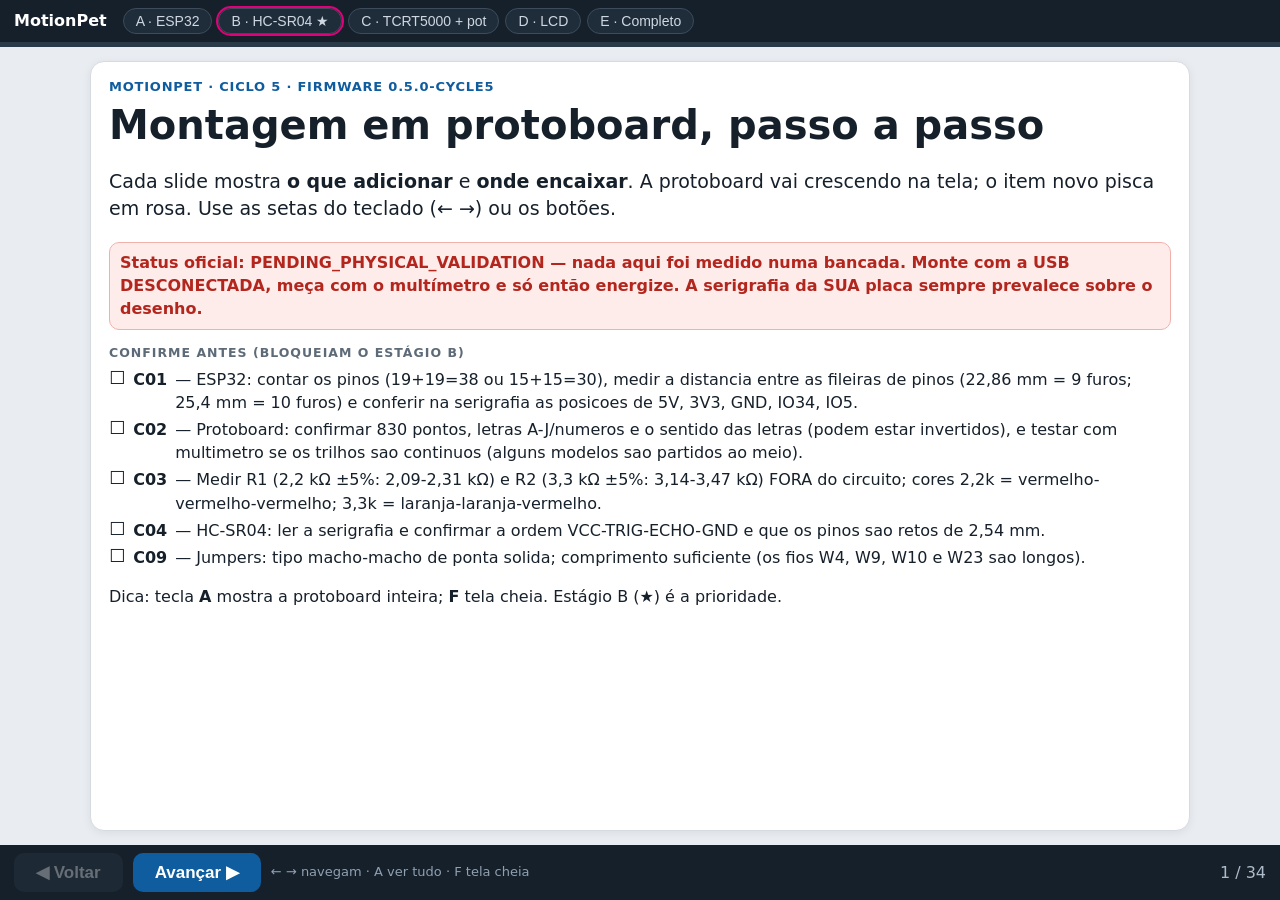
==== commit a16629aa: "feat(cad): guia de montagem refeito como slides (um passo por slide, item novo destacado, zoom) - gu" ====
--- a/hardware/out/guia_montagem.html
+++ b/hardware/out/guia_montagem.html
@@ -1,39 +1,48 @@
-<!doctype html><html lang="pt-BR"><head><meta charset="utf-8"><meta name="viewport" content="width=device-width,initial-scale=1">
-<title>MotionPet — Guia de montagem em protoboard</title><style>
-:root{--bg:#f6f4ec;--card:#fff;--ink:#17212b;--mut:#5b6773;--line:#d9d5c7;--ok:#157a35;--warn:#b45309;--bad:#b91c1c;--acc:#0f5c9e}
-*{box-sizing:border-box}body{margin:0;background:var(--bg);color:var(--ink);font:15px/1.5 "Segoe UI",system-ui,Arial,sans-serif}
-header{padding:18px 22px;background:#17212b;color:#fff}header h1{margin:0;font-size:21px}header p{margin:4px 0 0;color:#c8d2dc}
-.banner{background:#fff3cd;border-bottom:2px solid #e0a800;padding:10px 22px;color:#5a4300;font-weight:600}
-nav.tabs{position:sticky;top:0;z-index:5;display:flex;gap:6px;padding:8px 14px;background:#e9e5d6;border-bottom:1px solid var(--line);flex-wrap:wrap}
-nav.tabs button{border:1px solid #bdb7a0;background:#fff;border-radius:8px;padding:8px 14px;font-size:14px;cursor:pointer}
-nav.tabs button.on{background:var(--acc);color:#fff;border-color:var(--acc)}nav.tabs button.prio{outline:2px solid #e0007a}
-main{max-width:1500px;margin:0 auto;padding:16px}
-section.stage{display:none}section.stage.on{display:block}
-.card{background:var(--card);border:1px solid var(--line);border-radius:12px;padding:14px 16px;margin:0 0 16px}
-.card h2,.card h3{margin:0 0 8px}.goal{color:var(--mut);margin:0 0 10px}
-.fig{overflow:auto;border:1px solid var(--line);border-radius:10px;background:#f7f5ee;max-height:78vh}
-.fig svg{width:var(--zoom,100%);height:auto;display:block}.tool{display:flex;gap:14px;align-items:center;margin:0 0 8px;flex-wrap:wrap;color:var(--mut)}
-.cols{display:grid;grid-template-columns:minmax(0,1.6fr) minmax(0,1fr);gap:16px}@media(max-width:1100px){.cols{grid-template-columns:1fr}}
-table{border-collapse:collapse;width:100%;font-size:13.5px}th,td{border:1px solid var(--line);padding:5px 7px;text-align:left;vertical-align:top}
-th{background:#efece0}tr.sel,tr:hover{background:#ffe3f3;cursor:pointer}
-.sw{display:inline-block;width:14px;height:14px;border-radius:50%;border:1px solid #333;vertical-align:-2px;margin-right:6px}
-ol.steps{padding-left:0;list-style:none;margin:0}ol.steps li{border:1px solid var(--line);border-radius:10px;margin:0 0 8px;padding:8px 10px;background:#fcfbf6}
-ol.steps li.hold{border-color:#e0007a;background:#fff0f8}ol.steps li h4{margin:0 0 3px;font-size:15px}ol.steps label{display:flex;gap:8px;align-items:flex-start}
-.hold-tag{background:#e0007a;color:#fff;border-radius:6px;padding:1px 7px;font-size:12px;margin-left:6px}
-code{background:#eef1f4;border-radius:4px;padding:1px 5px;font-size:13px}.pill{display:inline-block;border-radius:999px;padding:1px 9px;font-size:12px;border:1px solid}
-.pill.pend{color:#8a5a00;border-color:#e0a800;background:#fff7dd}.safe{color:var(--bad);font-weight:600}
-.checks li{margin:3px 0}details{margin:6px 0}details>summary{cursor:pointer;font-weight:600}
-.dim{opacity:.16}
-</style></head><body>
-<header><h1>MotionPet — Guia de montagem em protoboard</h1><p>Firmware 0.5.0-cycle5 • pinagem CANONICAL_GPIO34_PENDING_PHYSICAL_VALIDATION • gerado de hardware/netlist/motionpet.netlist.json</p></header>
-<div class="banner">STATUS OFICIAL: PENDING_PHYSICAL_VALIDATION — nada aqui foi medido numa bancada real. Com a USB DESCONECTADA monte, meça com o multimetro e so depois energize. A serigrafia da sua placa SEMPRE prevalece sobre o desenho.</div>
-<nav class="tabs"><button data-stage="A" onclick="show('A')" class="">A — ESP32 isolado</button><button data-stage="B" onclick="show('B')" class="prio">B — HC-SR04 + divisor de ECHO ★</button><button data-stage="C" onclick="show('C')" class="">C — TCRT5000 + potenciometro</button><button data-stage="D" onclick="show('D')" class="">D — LCD 2004A</button><button data-stage="E" onclick="show('E')" class="">E — Montagem completa</button><button data-stage="X" onclick="show('X')">Antes de comecar / erros / ajuda</button></nav><main>
-<section class="stage" data-stage="A" id="sA">
-<div class="card"><h2>Estagio A — ESP32 isolado</h2><p class="goal">Validar alimentacao, USB-Serial e firmware com a placa sozinha na protoboard.</p>
-<span class="pill pend">PENDING_PHYSICAL_VALIDATION</span> <span class="pill pend">0 erros de consistencia (software)</span></div>
-<div class="cols"><div>
-<div class="card"><h3>Montagem na protoboard</h3><div class="tool"><label>Zoom <input type="range" min="60" max="400" value="100" oninput="zoom('A',this.value)"></label><label><input type="checkbox" checked onchange="tags('A',this.checked)"> etiquetas de furo</label><button class="clr">limpar destaque</button><span>Clique num fio, componente ou linha da tabela para destacar.</span></div>
-<div class="fig"><svg xmlns="http://www.w3.org/2000/svg" preserveAspectRatio="xMidYMin meet" viewBox="0 0 1380 630" data-stage="A" font-family="DejaVu Sans, Verdana, Arial, sans-serif" role="img" aria-label="Estagio A - ESP32 isolado">
+<!doctype html><html lang="pt-BR"><head><meta charset="utf-8"><meta name="viewport" content="width=device-width,initial-scale=1"><title>MotionPet — montagem em slides</title><style>
+:root{--ink:#16202b;--mut:#5d6b78;--line:#d6dbe1;--acc:#0f5c9e;--pink:#e0007a;--bad:#b3261e;--ok:#157a35}
+*{box-sizing:border-box}html,body{height:100%;margin:0}
+body{display:grid;grid-template-rows:auto 1fr auto;background:#e9edf1;color:var(--ink);font:16px/1.45 "Segoe UI",system-ui,Arial,sans-serif;overflow:hidden}
+.top{background:#16202b;color:#fff;padding:8px 14px;display:flex;gap:10px;align-items:center;flex-wrap:wrap}
+.brand{font-weight:700;margin-right:6px;white-space:nowrap}
+.chips{display:flex;gap:6px;flex-wrap:wrap}
+.chip{border:1px solid #3d4b5a;background:#1f2d3b;color:#cfd8e2;border-radius:999px;padding:4px 12px;font-size:14px;cursor:pointer}
+.chip.on{background:var(--acc);border-color:#5aa7e6;color:#fff;font-weight:600}.chip.prio{outline:2px solid var(--pink)}
+.prog{height:5px;background:#2b3a49;position:relative}.prog i{position:absolute;left:0;top:0;bottom:0;background:var(--pink);transition:width .25s}
+.stagewrap{display:grid;grid-template-rows:auto 1fr;min-height:0}
+main{display:grid;grid-template-columns:minmax(0,1fr) 410px;gap:14px;padding:14px;min-height:0}
+main.textonly{grid-template-columns:minmax(0,1fr)}main.textonly #figbox{display:none}
+#figbox{position:relative;background:#fff;border:1px solid var(--line);border-radius:14px;overflow:hidden;box-shadow:0 2px 10px #0001;min-height:0}
+#figbox svg{position:absolute;inset:0;width:100%;height:100%}
+.figtools{position:absolute;right:10px;top:10px;display:flex;gap:6px;z-index:2}
+.figtools button{border:1px solid var(--line);background:#ffffffdd;border-radius:8px;padding:5px 10px;font-size:13px;cursor:pointer}
+.panel{background:#fff;border:1px solid var(--line);border-radius:14px;padding:16px 18px;overflow:auto;box-shadow:0 2px 10px #0001;min-height:0}
+main.textonly .panel{max-width:1100px;margin:0 auto;width:100%}
+.kicker{font-size:13px;letter-spacing:.06em;color:var(--acc);font-weight:700;text-transform:uppercase}
+h1{font-size:26px;line-height:1.2;margin:4px 0 10px}
+.hold{display:inline-block;background:var(--pink);color:#fff;border-radius:8px;padding:3px 10px;font-weight:700;font-size:13px;margin:0 0 10px}
+.sec{font-size:12.5px;letter-spacing:.08em;color:var(--mut);font-weight:700;margin:14px 0 6px;text-transform:uppercase}
+.card{border:1px solid var(--line);border-left:6px solid var(--acc);border-radius:10px;padding:8px 10px;margin:0 0 8px;background:#fbfcfd}
+.card .t{font-weight:700}.card .m{color:var(--mut);font-size:14px}
+.hole{display:inline-block;background:#fff;border:2px solid #16202b;border-radius:7px;padding:0 7px;font-weight:800;font-family:Consolas,monospace;font-size:15px;margin:0 2px}
+.swatch{display:inline-block;width:16px;height:16px;border-radius:50%;border:2px solid #222;vertical-align:-3px;margin-right:6px}
+.how{font-size:17px}
+.warn{background:#fdecea;border:1px solid #f1b1ab;color:var(--bad);border-radius:10px;padding:8px 10px;margin:10px 0;font-weight:600}
+ul.checks{margin:6px 0;padding-left:0;list-style:none}ul.checks li{margin:4px 0;display:flex;gap:8px;align-items:flex-start}
+ul.checks li:before{content:"☐";font-size:18px;line-height:1.1}
+pre{background:#101820;color:#e6edf3;border-radius:8px;padding:8px 10px;margin:6px 0;white-space:pre-wrap;word-break:break-all;font-size:13.5px;position:relative}
+pre button{position:absolute;right:6px;top:6px;border:0;border-radius:6px;background:#2b3a49;color:#fff;font-size:12px;padding:3px 8px;cursor:pointer}
+table.p{border-collapse:collapse;width:100%;font-size:14px}table.p td,table.p th{border:1px solid var(--line);padding:3px 6px;text-align:left}
+.pill{display:inline-block;border-radius:999px;padding:1px 10px;font-size:12.5px;border:1px solid #e0a800;background:#fff7dd;color:#7a5200}
+.big{font-size:19px}.cols2{columns:2;column-gap:28px}.cols2 li{break-inside:avoid}
+.nav{background:#16202b;color:#fff;display:flex;align-items:center;gap:10px;padding:8px 14px}
+.nav button{border:0;border-radius:10px;background:var(--acc);color:#fff;font-size:17px;font-weight:700;padding:9px 22px;cursor:pointer}
+.nav button.sec2{background:#2b3a49}.nav button:disabled{opacity:.35;cursor:default}
+.nav .cnt{margin-left:auto;color:#aebbc8}.nav .hint{color:#8fa0b1;font-size:13px}
+.now{animation:glow 1.1s ease-in-out infinite alternate}
+@keyframes glow{from{filter:drop-shadow(0 0 2px #ff2aa8)}to{filter:drop-shadow(0 0 11px #ff2aa8) drop-shadow(0 0 3px #ff2aa8)}}
+.old{opacity:.8}.old .htag,.old .wlabel{display:none}.ghost{opacity:.28!important;filter:grayscale(.4)}
+@media(max-width:980px){main{grid-template-columns:1fr;grid-template-rows:55% 45%}}
+</style></head><body><div class="stagewrap"><div class="top"><span class="brand">MotionPet</span><div class="chips"><button class="chip" data-stage="A" onclick="go(2)">A · ESP32</button><button class="chip prio" data-stage="B" onclick="go(5)">B · HC-SR04 ★</button><button class="chip" data-stage="C" onclick="go(16)">C · TCRT5000 + pot</button><button class="chip" data-stage="D" onclick="go(21)">D · LCD</button><button class="chip" data-stage="E" onclick="go(30)">E · Completo</button></div></div><div class="prog"><i id="bar"></i></div></div><main><div id="figbox"><div class="figtools"><button onclick="showAll=!showAll;apply(true)">ver tudo (A)</button></div><svg preserveAspectRatio="xMidYMid meet" xmlns="http://www.w3.org/2000/svg" viewBox="0 0 1556 1048" data-stage="E" font-family="DejaVu Sans, Verdana, Arial, sans-serif" role="img" aria-label="">
 <style>
 .part.new > rect:first-of-type, .part.new > circle:first-of-type {}
 .wire .wlabel, .wire .htag { pointer-events: none; }
@@ -43,5065 +52,9 @@
 .part.hl rect:first-of-type { stroke: #ff00aa; stroke-width: 3; }
 .htag { display: var(--tags, inline); }
 </style>
-<rect width="100%" height="100%" fill="#f7f5ee"/>
-<text x="14.0" y="22.0" font-family="DejaVu Sans, Verdana, Arial, sans-serif" font-size="17" fill="#17212b" text-anchor="start" font-weight="bold" >Estagio A - ESP32 isolado</text>
-<text x="14.0" y="40.0" font-family="DejaVu Sans, Verdana, Arial, sans-serif" font-size="10.5" fill="#4a5560" text-anchor="start" font-weight="normal" >Validar alimentacao, USB-Serial e firmware com a placa sozinha na protoboard.</text>
-<g transform="translate(0 56)">
-<g data-ref="BB1">
-<rect x="53.0" y="78.0" width="1274.0" height="428.0" rx="6" fill="#e8e6df" stroke="#b9b6aa" stroke-width="1.5"/>
-<rect x="53.0" y="284.0" width="1274.0" height="16.0" fill="#cfccc2"/>
-<line x1="80.0" y1="84.0" x2="1300.0" y2="84.0" stroke="#1d4ed8" stroke-width="1.4"/>
-<line x1="80.0" y1="138.0" x2="1300.0" y2="138.0" stroke="#d11a1a" stroke-width="1.4"/>
-<line x1="80.0" y1="466.0" x2="1300.0" y2="466.0" stroke="#1d4ed8" stroke-width="1.4"/>
-<line x1="80.0" y1="489.0" x2="1300.0" y2="489.0" stroke="#d11a1a" stroke-width="1.4"/>
-<rect x="67.0" y="399.0" width="6" height="6" rx="1.2" fill="#3b3b3b"/>
-<rect x="67.0" y="379.0" width="6" height="6" rx="1.2" fill="#3b3b3b"/>
-<rect x="67.0" y="359.0" width="6" height="6" rx="1.2" fill="#3b3b3b"/>
-<rect x="67.0" y="339.0" width="6" height="6" rx="1.2" fill="#3b3b3b"/>
-<rect x="67.0" y="319.0" width="6" height="6" rx="1.2" fill="#3b3b3b"/>
-<rect x="67.0" y="259.0" width="6" height="6" rx="1.2" fill="#3b3b3b"/>
-<rect x="67.0" y="239.0" width="6" height="6" rx="1.2" fill="#3b3b3b"/>
-<rect x="67.0" y="219.0" width="6" height="6" rx="1.2" fill="#3b3b3b"/>
-<rect x="67.0" y="199.0" width="6" height="6" rx="1.2" fill="#3b3b3b"/>
-<rect x="67.0" y="179.0" width="6" height="6" rx="1.2" fill="#3b3b3b"/>
-<rect x="87.0" y="399.0" width="6" height="6" rx="1.2" fill="#3b3b3b"/>
-<rect x="87.0" y="379.0" width="6" height="6" rx="1.2" fill="#3b3b3b"/>
-<rect x="87.0" y="359.0" width="6" height="6" rx="1.2" fill="#3b3b3b"/>
-<rect x="87.0" y="339.0" width="6" height="6" rx="1.2" fill="#3b3b3b"/>
-<rect x="87.0" y="319.0" width="6" height="6" rx="1.2" fill="#3b3b3b"/>
-<rect x="87.0" y="259.0" width="6" height="6" rx="1.2" fill="#3b3b3b"/>
-<rect x="87.0" y="239.0" width="6" height="6" rx="1.2" fill="#3b3b3b"/>
-<rect x="87.0" y="219.0" width="6" height="6" rx="1.2" fill="#3b3b3b"/>
-<rect x="87.0" y="199.0" width="6" height="6" rx="1.2" fill="#3b3b3b"/>
-<rect x="87.0" y="179.0" width="6" height="6" rx="1.2" fill="#3b3b3b"/>
-<rect x="107.0" y="399.0" width="6" height="6" rx="1.2" fill="#3b3b3b"/>
-<rect x="107.0" y="379.0" width="6" height="6" rx="1.2" fill="#3b3b3b"/>
-<rect x="107.0" y="359.0" width="6" height="6" rx="1.2" fill="#3b3b3b"/>
-<rect x="107.0" y="339.0" width="6" height="6" rx="1.2" fill="#3b3b3b"/>
-<rect x="107.0" y="319.0" width="6" height="6" rx="1.2" fill="#3b3b3b"/>
-<rect x="107.0" y="259.0" width="6" height="6" rx="1.2" fill="#3b3b3b"/>
-<rect x="107.0" y="239.0" width="6" height="6" rx="1.2" fill="#3b3b3b"/>
-<rect x="107.0" y="219.0" width="6" height="6" rx="1.2" fill="#3b3b3b"/>
-<rect x="107.0" y="199.0" width="6" height="6" rx="1.2" fill="#3b3b3b"/>
-<rect x="107.0" y="179.0" width="6" height="6" rx="1.2" fill="#3b3b3b"/>
-<rect x="127.0" y="399.0" width="6" height="6" rx="1.2" fill="#3b3b3b"/>
-<rect x="127.0" y="379.0" width="6" height="6" rx="1.2" fill="#3b3b3b"/>
-<rect x="127.0" y="359.0" width="6" height="6" rx="1.2" fill="#3b3b3b"/>
-<rect x="127.0" y="339.0" width="6" height="6" rx="1.2" fill="#3b3b3b"/>
-<rect x="127.0" y="319.0" width="6" height="6" rx="1.2" fill="#3b3b3b"/>
-<rect x="127.0" y="259.0" width="6" height="6" rx="1.2" fill="#3b3b3b"/>
-<rect x="127.0" y="239.0" width="6" height="6" rx="1.2" fill="#3b3b3b"/>
-<rect x="127.0" y="219.0" width="6" height="6" rx="1.2" fill="#3b3b3b"/>
-<rect x="127.0" y="199.0" width="6" height="6" rx="1.2" fill="#3b3b3b"/>
-<rect x="127.0" y="179.0" width="6" height="6" rx="1.2" fill="#3b3b3b"/>
-<rect x="147.0" y="399.0" width="6" height="6" rx="1.2" fill="#3b3b3b"/>
-<rect x="147.0" y="379.0" width="6" height="6" rx="1.2" fill="#3b3b3b"/>
-<rect x="147.0" y="359.0" width="6" height="6" rx="1.2" fill="#3b3b3b"/>
-<rect x="147.0" y="339.0" width="6" height="6" rx="1.2" fill="#3b3b3b"/>
-<rect x="147.0" y="319.0" width="6" height="6" rx="1.2" fill="#3b3b3b"/>
-<rect x="147.0" y="259.0" width="6" height="6" rx="1.2" fill="#3b3b3b"/>
-<rect x="147.0" y="239.0" width="6" height="6" rx="1.2" fill="#3b3b3b"/>
-<rect x="147.0" y="219.0" width="6" height="6" rx="1.2" fill="#3b3b3b"/>
-<rect x="147.0" y="199.0" width="6" height="6" rx="1.2" fill="#3b3b3b"/>
-<rect x="147.0" y="179.0" width="6" height="6" rx="1.2" fill="#3b3b3b"/>
-<rect x="167.0" y="399.0" width="6" height="6" rx="1.2" fill="#3b3b3b"/>
-<rect x="167.0" y="379.0" width="6" height="6" rx="1.2" fill="#3b3b3b"/>
-<rect x="167.0" y="359.0" width="6" height="6" rx="1.2" fill="#3b3b3b"/>
-<rect x="167.0" y="339.0" width="6" height="6" rx="1.2" fill="#3b3b3b"/>
-<rect x="167.0" y="319.0" width="6" height="6" rx="1.2" fill="#3b3b3b"/>
-<rect x="167.0" y="259.0" width="6" height="6" rx="1.2" fill="#3b3b3b"/>
-<rect x="167.0" y="239.0" width="6" height="6" rx="1.2" fill="#3b3b3b"/>
-<rect x="167.0" y="219.0" width="6" height="6" rx="1.2" fill="#3b3b3b"/>
-<rect x="167.0" y="199.0" width="6" height="6" rx="1.2" fill="#3b3b3b"/>
-<rect x="167.0" y="179.0" width="6" height="6" rx="1.2" fill="#3b3b3b"/>
-<rect x="187.0" y="399.0" width="6" height="6" rx="1.2" fill="#3b3b3b"/>
-<rect x="187.0" y="379.0" width="6" height="6" rx="1.2" fill="#3b3b3b"/>
-<rect x="187.0" y="359.0" width="6" height="6" rx="1.2" fill="#3b3b3b"/>
-<rect x="187.0" y="339.0" width="6" height="6" rx="1.2" fill="#3b3b3b"/>
-<rect x="187.0" y="319.0" width="6" height="6" rx="1.2" fill="#3b3b3b"/>
-<rect x="187.0" y="259.0" width="6" height="6" rx="1.2" fill="#3b3b3b"/>
-<rect x="187.0" y="239.0" width="6" height="6" rx="1.2" fill="#3b3b3b"/>
-<rect x="187.0" y="219.0" width="6" height="6" rx="1.2" fill="#3b3b3b"/>
-<rect x="187.0" y="199.0" width="6" height="6" rx="1.2" fill="#3b3b3b"/>
-<rect x="187.0" y="179.0" width="6" height="6" rx="1.2" fill="#3b3b3b"/>
-<rect x="207.0" y="399.0" width="6" height="6" rx="1.2" fill="#3b3b3b"/>
-<rect x="207.0" y="379.0" width="6" height="6" rx="1.2" fill="#3b3b3b"/>
-<rect x="207.0" y="359.0" width="6" height="6" rx="1.2" fill="#3b3b3b"/>
-<rect x="207.0" y="339.0" width="6" height="6" rx="1.2" fill="#3b3b3b"/>
-<rect x="207.0" y="319.0" width="6" height="6" rx="1.2" fill="#3b3b3b"/>
-<rect x="207.0" y="259.0" width="6" height="6" rx="1.2" fill="#3b3b3b"/>
-<rect x="207.0" y="239.0" width="6" height="6" rx="1.2" fill="#3b3b3b"/>
-<rect x="207.0" y="219.0" width="6" height="6" rx="1.2" fill="#3b3b3b"/>
-<rect x="207.0" y="199.0" width="6" height="6" rx="1.2" fill="#3b3b3b"/>
-<rect x="207.0" y="179.0" width="6" height="6" rx="1.2" fill="#3b3b3b"/>
-<rect x="227.0" y="399.0" width="6" height="6" rx="1.2" fill="#3b3b3b"/>
-<rect x="227.0" y="379.0" width="6" height="6" rx="1.2" fill="#3b3b3b"/>
-<rect x="227.0" y="359.0" width="6" height="6" rx="1.2" fill="#3b3b3b"/>
-<rect x="227.0" y="339.0" width="6" height="6" rx="1.2" fill="#3b3b3b"/>
-<rect x="227.0" y="319.0" width="6" height="6" rx="1.2" fill="#3b3b3b"/>
-<rect x="227.0" y="259.0" width="6" height="6" rx="1.2" fill="#3b3b3b"/>
-<rect x="227.0" y="239.0" width="6" height="6" rx="1.2" fill="#3b3b3b"/>
-<rect x="227.0" y="219.0" width="6" height="6" rx="1.2" fill="#3b3b3b"/>
-<rect x="227.0" y="199.0" width="6" height="6" rx="1.2" fill="#3b3b3b"/>
-<rect x="227.0" y="179.0" width="6" height="6" rx="1.2" fill="#3b3b3b"/>
-<rect x="247.0" y="399.0" width="6" height="6" rx="1.2" fill="#3b3b3b"/>
-<rect x="247.0" y="379.0" width="6" height="6" rx="1.2" fill="#3b3b3b"/>
-<rect x="247.0" y="359.0" width="6" height="6" rx="1.2" fill="#3b3b3b"/>
-<rect x="247.0" y="339.0" width="6" height="6" rx="1.2" fill="#3b3b3b"/>
-<rect x="247.0" y="319.0" width="6" height="6" rx="1.2" fill="#3b3b3b"/>
-<rect x="247.0" y="259.0" width="6" height="6" rx="1.2" fill="#3b3b3b"/>
-<rect x="247.0" y="239.0" width="6" height="6" rx="1.2" fill="#3b3b3b"/>
-<rect x="247.0" y="219.0" width="6" height="6" rx="1.2" fill="#3b3b3b"/>
-<rect x="247.0" y="199.0" width="6" height="6" rx="1.2" fill="#3b3b3b"/>
-<rect x="247.0" y="179.0" width="6" height="6" rx="1.2" fill="#3b3b3b"/>
-<rect x="267.0" y="399.0" width="6" height="6" rx="1.2" fill="#3b3b3b"/>
-<rect x="267.0" y="379.0" width="6" height="6" rx="1.2" fill="#3b3b3b"/>
-<rect x="267.0" y="359.0" width="6" height="6" rx="1.2" fill="#3b3b3b"/>
-<rect x="267.0" y="339.0" width="6" height="6" rx="1.2" fill="#3b3b3b"/>
-<rect x="267.0" y="319.0" width="6" height="6" rx="1.2" fill="#3b3b3b"/>
-<rect x="267.0" y="259.0" width="6" height="6" rx="1.2" fill="#3b3b3b"/>
-<rect x="267.0" y="239.0" width="6" height="6" rx="1.2" fill="#3b3b3b"/>
-<rect x="267.0" y="219.0" width="6" height="6" rx="1.2" fill="#3b3b3b"/>
-<rect x="267.0" y="199.0" width="6" height="6" rx="1.2" fill="#3b3b3b"/>
-<rect x="267.0" y="179.0" width="6" height="6" rx="1.2" fill="#3b3b3b"/>
-<rect x="287.0" y="399.0" width="6" height="6" rx="1.2" fill="#3b3b3b"/>
-<rect x="287.0" y="379.0" width="6" height="6" rx="1.2" fill="#3b3b3b"/>
-<rect x="287.0" y="359.0" width="6" height="6" rx="1.2" fill="#3b3b3b"/>
-<rect x="287.0" y="339.0" width="6" height="6" rx="1.2" fill="#3b3b3b"/>
-<rect x="287.0" y="319.0" width="6" height="6" rx="1.2" fill="#3b3b3b"/>
-<rect x="287.0" y="259.0" width="6" height="6" rx="1.2" fill="#3b3b3b"/>
-<rect x="287.0" y="239.0" width="6" height="6" rx="1.2" fill="#3b3b3b"/>
-<rect x="287.0" y="219.0" width="6" height="6" rx="1.2" fill="#3b3b3b"/>
-<rect x="287.0" y="199.0" width="6" height="6" rx="1.2" fill="#3b3b3b"/>
-<rect x="287.0" y="179.0" width="6" height="6" rx="1.2" fill="#3b3b3b"/>
-<rect x="307.0" y="399.0" width="6" height="6" rx="1.2" fill="#3b3b3b"/>
-<rect x="307.0" y="379.0" width="6" height="6" rx="1.2" fill="#3b3b3b"/>
-<rect x="307.0" y="359.0" width="6" height="6" rx="1.2" fill="#3b3b3b"/>
-<rect x="307.0" y="339.0" width="6" height="6" rx="1.2" fill="#3b3b3b"/>
-<rect x="307.0" y="319.0" width="6" height="6" rx="1.2" fill="#3b3b3b"/>
-<rect x="307.0" y="259.0" width="6" height="6" rx="1.2" fill="#3b3b3b"/>
-<rect x="307.0" y="239.0" width="6" height="6" rx="1.2" fill="#3b3b3b"/>
-<rect x="307.0" y="219.0" width="6" height="6" rx="1.2" fill="#3b3b3b"/>
-<rect x="307.0" y="199.0" width="6" height="6" rx="1.2" fill="#3b3b3b"/>
-<rect x="307.0" y="179.0" width="6" height="6" rx="1.2" fill="#3b3b3b"/>
-<rect x="327.0" y="399.0" width="6" height="6" rx="1.2" fill="#3b3b3b"/>
-<rect x="327.0" y="379.0" width="6" height="6" rx="1.2" fill="#3b3b3b"/>
-<rect x="327.0" y="359.0" width="6" height="6" rx="1.2" fill="#3b3b3b"/>
-<rect x="327.0" y="339.0" width="6" height="6" rx="1.2" fill="#3b3b3b"/>
-<rect x="327.0" y="319.0" width="6" height="6" rx="1.2" fill="#3b3b3b"/>
-<rect x="327.0" y="259.0" width="6" height="6" rx="1.2" fill="#3b3b3b"/>
-<rect x="327.0" y="239.0" width="6" height="6" rx="1.2" fill="#3b3b3b"/>
-<rect x="327.0" y="219.0" width="6" height="6" rx="1.2" fill="#3b3b3b"/>
-<rect x="327.0" y="199.0" width="6" height="6" rx="1.2" fill="#3b3b3b"/>
-<rect x="327.0" y="179.0" width="6" height="6" rx="1.2" fill="#3b3b3b"/>
-<rect x="347.0" y="399.0" width="6" height="6" rx="1.2" fill="#3b3b3b"/>
-<rect x="347.0" y="379.0" width="6" height="6" rx="1.2" fill="#3b3b3b"/>
-<rect x="347.0" y="359.0" width="6" height="6" rx="1.2" fill="#3b3b3b"/>
-<rect x="347.0" y="339.0" width="6" height="6" rx="1.2" fill="#3b3b3b"/>
-<rect x="347.0" y="319.0" width="6" height="6" rx="1.2" fill="#3b3b3b"/>
-<rect x="347.0" y="259.0" width="6" height="6" rx="1.2" fill="#3b3b3b"/>
-<rect x="347.0" y="239.0" width="6" height="6" rx="1.2" fill="#3b3b3b"/>
-<rect x="347.0" y="219.0" width="6" height="6" rx="1.2" fill="#3b3b3b"/>
-<rect x="347.0" y="199.0" width="6" height="6" rx="1.2" fill="#3b3b3b"/>
-<rect x="347.0" y="179.0" width="6" height="6" rx="1.2" fill="#3b3b3b"/>
-<rect x="367.0" y="399.0" width="6" height="6" rx="1.2" fill="#3b3b3b"/>
-<rect x="367.0" y="379.0" width="6" height="6" rx="1.2" fill="#3b3b3b"/>
-<rect x="367.0" y="359.0" width="6" height="6" rx="1.2" fill="#3b3b3b"/>
-<rect x="367.0" y="339.0" width="6" height="6" rx="1.2" fill="#3b3b3b"/>
-<rect x="367.0" y="319.0" width="6" height="6" rx="1.2" fill="#3b3b3b"/>
-<rect x="367.0" y="259.0" width="6" height="6" rx="1.2" fill="#3b3b3b"/>
-<rect x="367.0" y="239.0" width="6" height="6" rx="1.2" fill="#3b3b3b"/>
-<rect x="367.0" y="219.0" width="6" height="6" rx="1.2" fill="#3b3b3b"/>
-<rect x="367.0" y="199.0" width="6" height="6" rx="1.2" fill="#3b3b3b"/>
-<rect x="367.0" y="179.0" width="6" height="6" rx="1.2" fill="#3b3b3b"/>
-<rect x="387.0" y="399.0" width="6" height="6" rx="1.2" fill="#3b3b3b"/>
-<rect x="387.0" y="379.0" width="6" height="6" rx="1.2" fill="#3b3b3b"/>
-<rect x="387.0" y="359.0" width="6" height="6" rx="1.2" fill="#3b3b3b"/>
-<rect x="387.0" y="339.0" width="6" height="6" rx="1.2" fill="#3b3b3b"/>
-<rect x="387.0" y="319.0" width="6" height="6" rx="1.2" fill="#3b3b3b"/>
-<rect x="387.0" y="259.0" width="6" height="6" rx="1.2" fill="#3b3b3b"/>
-<rect x="387.0" y="239.0" width="6" height="6" rx="1.2" fill="#3b3b3b"/>
-<rect x="387.0" y="219.0" width="6" height="6" rx="1.2" fill="#3b3b3b"/>
-<rect x="387.0" y="199.0" width="6" height="6" rx="1.2" fill="#3b3b3b"/>
-<rect x="387.0" y="179.0" width="6" height="6" rx="1.2" fill="#3b3b3b"/>
-<rect x="407.0" y="399.0" width="6" height="6" rx="1.2" fill="#3b3b3b"/>
-<rect x="407.0" y="379.0" width="6" height="6" rx="1.2" fill="#3b3b3b"/>
-<rect x="407.0" y="359.0" width="6" height="6" rx="1.2" fill="#3b3b3b"/>
-<rect x="407.0" y="339.0" width="6" height="6" rx="1.2" fill="#3b3b3b"/>
-<rect x="407.0" y="319.0" width="6" height="6" rx="1.2" fill="#3b3b3b"/>
-<rect x="407.0" y="259.0" width="6" height="6" rx="1.2" fill="#3b3b3b"/>
-<rect x="407.0" y="239.0" width="6" height="6" rx="1.2" fill="#3b3b3b"/>
-<rect x="407.0" y="219.0" width="6" height="6" rx="1.2" fill="#3b3b3b"/>
-<rect x="407.0" y="199.0" width="6" height="6" rx="1.2" fill="#3b3b3b"/>
-<rect x="407.0" y="179.0" width="6" height="6" rx="1.2" fill="#3b3b3b"/>
-<rect x="427.0" y="399.0" width="6" height="6" rx="1.2" fill="#3b3b3b"/>
-<rect x="427.0" y="379.0" width="6" height="6" rx="1.2" fill="#3b3b3b"/>
-<rect x="427.0" y="359.0" width="6" height="6" rx="1.2" fill="#3b3b3b"/>
-<rect x="427.0" y="339.0" width="6" height="6" rx="1.2" fill="#3b3b3b"/>
-<rect x="427.0" y="319.0" width="6" height="6" rx="1.2" fill="#3b3b3b"/>
-<rect x="427.0" y="259.0" width="6" height="6" rx="1.2" fill="#3b3b3b"/>
-<rect x="427.0" y="239.0" width="6" height="6" rx="1.2" fill="#3b3b3b"/>
-<rect x="427.0" y="219.0" width="6" height="6" rx="1.2" fill="#3b3b3b"/>
-<rect x="427.0" y="199.0" width="6" height="6" rx="1.2" fill="#3b3b3b"/>
-<rect x="427.0" y="179.0" width="6" height="6" rx="1.2" fill="#3b3b3b"/>
-<rect x="447.0" y="399.0" width="6" height="6" rx="1.2" fill="#3b3b3b"/>
-<rect x="447.0" y="379.0" width="6" height="6" rx="1.2" fill="#3b3b3b"/>
-<rect x="447.0" y="359.0" width="6" height="6" rx="1.2" fill="#3b3b3b"/>
-<rect x="447.0" y="339.0" width="6" height="6" rx="1.2" fill="#3b3b3b"/>
-<rect x="447.0" y="319.0" width="6" height="6" rx="1.2" fill="#3b3b3b"/>
-<rect x="447.0" y="259.0" width="6" height="6" rx="1.2" fill="#3b3b3b"/>
-<rect x="447.0" y="239.0" width="6" height="6" rx="1.2" fill="#3b3b3b"/>
-<rect x="447.0" y="219.0" width="6" height="6" rx="1.2" fill="#3b3b3b"/>
-<rect x="447.0" y="199.0" width="6" height="6" rx="1.2" fill="#3b3b3b"/>
-<rect x="447.0" y="179.0" width="6" height="6" rx="1.2" fill="#3b3b3b"/>
-<rect x="467.0" y="399.0" width="6" height="6" rx="1.2" fill="#3b3b3b"/>
-<rect x="467.0" y="379.0" width="6" height="6" rx="1.2" fill="#3b3b3b"/>
-<rect x="467.0" y="359.0" width="6" height="6" rx="1.2" fill="#3b3b3b"/>
-<rect x="467.0" y="339.0" width="6" height="6" rx="1.2" fill="#3b3b3b"/>
-<rect x="467.0" y="319.0" width="6" height="6" rx="1.2" fill="#3b3b3b"/>
-<rect x="467.0" y="259.0" width="6" height="6" rx="1.2" fill="#3b3b3b"/>
-<rect x="467.0" y="239.0" width="6" height="6" rx="1.2" fill="#3b3b3b"/>
-<rect x="467.0" y="219.0" width="6" height="6" rx="1.2" fill="#3b3b3b"/>
-<rect x="467.0" y="199.0" width="6" height="6" rx="1.2" fill="#3b3b3b"/>
-<rect x="467.0" y="179.0" width="6" height="6" rx="1.2" fill="#3b3b3b"/>
-<rect x="487.0" y="399.0" width="6" height="6" rx="1.2" fill="#3b3b3b"/>
-<rect x="487.0" y="379.0" width="6" height="6" rx="1.2" fill="#3b3b3b"/>
-<rect x="487.0" y="359.0" width="6" height="6" rx="1.2" fill="#3b3b3b"/>
-<rect x="487.0" y="339.0" width="6" height="6" rx="1.2" fill="#3b3b3b"/>
-<rect x="487.0" y="319.0" width="6" height="6" rx="1.2" fill="#3b3b3b"/>
-<rect x="487.0" y="259.0" width="6" height="6" rx="1.2" fill="#3b3b3b"/>
-<rect x="487.0" y="239.0" width="6" height="6" rx="1.2" fill="#3b3b3b"/>
-<rect x="487.0" y="219.0" width="6" height="6" rx="1.2" fill="#3b3b3b"/>
-<rect x="487.0" y="199.0" width="6" height="6" rx="1.2" fill="#3b3b3b"/>
-<rect x="487.0" y="179.0" width="6" height="6" rx="1.2" fill="#3b3b3b"/>
-<rect x="507.0" y="399.0" width="6" height="6" rx="1.2" fill="#3b3b3b"/>
-<rect x="507.0" y="379.0" width="6" height="6" rx="1.2" fill="#3b3b3b"/>
-<rect x="507.0" y="359.0" width="6" height="6" rx="1.2" fill="#3b3b3b"/>
-<rect x="507.0" y="339.0" width="6" height="6" rx="1.2" fill="#3b3b3b"/>
-<rect x="507.0" y="319.0" width="6" height="6" rx="1.2" fill="#3b3b3b"/>
-<rect x="507.0" y="259.0" width="6" height="6" rx="1.2" fill="#3b3b3b"/>
-<rect x="507.0" y="239.0" width="6" height="6" rx="1.2" fill="#3b3b3b"/>
-<rect x="507.0" y="219.0" width="6" height="6" rx="1.2" fill="#3b3b3b"/>
-<rect x="507.0" y="199.0" width="6" height="6" rx="1.2" fill="#3b3b3b"/>
-<rect x="507.0" y="179.0" width="6" height="6" rx="1.2" fill="#3b3b3b"/>
-<rect x="527.0" y="399.0" width="6" height="6" rx="1.2" fill="#3b3b3b"/>
-<rect x="527.0" y="379.0" width="6" height="6" rx="1.2" fill="#3b3b3b"/>
-<rect x="527.0" y="359.0" width="6" height="6" rx="1.2" fill="#3b3b3b"/>
-<rect x="527.0" y="339.0" width="6" height="6" rx="1.2" fill="#3b3b3b"/>
-<rect x="527.0" y="319.0" width="6" height="6" rx="1.2" fill="#3b3b3b"/>
-<rect x="527.0" y="259.0" width="6" height="6" rx="1.2" fill="#3b3b3b"/>
-<rect x="527.0" y="239.0" width="6" height="6" rx="1.2" fill="#3b3b3b"/>
-<rect x="527.0" y="219.0" width="6" height="6" rx="1.2" fill="#3b3b3b"/>
-<rect x="527.0" y="199.0" width="6" height="6" rx="1.2" fill="#3b3b3b"/>
-<rect x="527.0" y="179.0" width="6" height="6" rx="1.2" fill="#3b3b3b"/>
-<rect x="547.0" y="399.0" width="6" height="6" rx="1.2" fill="#3b3b3b"/>
-<rect x="547.0" y="379.0" width="6" height="6" rx="1.2" fill="#3b3b3b"/>
-<rect x="547.0" y="359.0" width="6" height="6" rx="1.2" fill="#3b3b3b"/>
-<rect x="547.0" y="339.0" width="6" height="6" rx="1.2" fill="#3b3b3b"/>
-<rect x="547.0" y="319.0" width="6" height="6" rx="1.2" fill="#3b3b3b"/>
-<rect x="547.0" y="259.0" width="6" height="6" rx="1.2" fill="#3b3b3b"/>
-<rect x="547.0" y="239.0" width="6" height="6" rx="1.2" fill="#3b3b3b"/>
-<rect x="547.0" y="219.0" width="6" height="6" rx="1.2" fill="#3b3b3b"/>
-<rect x="547.0" y="199.0" width="6" height="6" rx="1.2" fill="#3b3b3b"/>
-<rect x="547.0" y="179.0" width="6" height="6" rx="1.2" fill="#3b3b3b"/>
-<rect x="567.0" y="399.0" width="6" height="6" rx="1.2" fill="#3b3b3b"/>
-<rect x="567.0" y="379.0" width="6" height="6" rx="1.2" fill="#3b3b3b"/>
-<rect x="567.0" y="359.0" width="6" height="6" rx="1.2" fill="#3b3b3b"/>
-<rect x="567.0" y="339.0" width="6" height="6" rx="1.2" fill="#3b3b3b"/>
-<rect x="567.0" y="319.0" width="6" height="6" rx="1.2" fill="#3b3b3b"/>
-<rect x="567.0" y="259.0" width="6" height="6" rx="1.2" fill="#3b3b3b"/>
-<rect x="567.0" y="239.0" width="6" height="6" rx="1.2" fill="#3b3b3b"/>
-<rect x="567.0" y="219.0" width="6" height="6" rx="1.2" fill="#3b3b3b"/>
-<rect x="567.0" y="199.0" width="6" height="6" rx="1.2" fill="#3b3b3b"/>
-<rect x="567.0" y="179.0" width="6" height="6" rx="1.2" fill="#3b3b3b"/>
-<rect x="587.0" y="399.0" width="6" height="6" rx="1.2" fill="#3b3b3b"/>
-<rect x="587.0" y="379.0" width="6" height="6" rx="1.2" fill="#3b3b3b"/>
-<rect x="587.0" y="359.0" width="6" height="6" rx="1.2" fill="#3b3b3b"/>
-<rect x="587.0" y="339.0" width="6" height="6" rx="1.2" fill="#3b3b3b"/>
-<rect x="587.0" y="319.0" width="6" height="6" rx="1.2" fill="#3b3b3b"/>
-<rect x="587.0" y="259.0" width="6" height="6" rx="1.2" fill="#3b3b3b"/>
-<rect x="587.0" y="239.0" width="6" height="6" rx="1.2" fill="#3b3b3b"/>
-<rect x="587.0" y="219.0" width="6" height="6" rx="1.2" fill="#3b3b3b"/>
-<rect x="587.0" y="199.0" width="6" height="6" rx="1.2" fill="#3b3b3b"/>
-<rect x="587.0" y="179.0" width="6" height="6" rx="1.2" fill="#3b3b3b"/>
-<rect x="607.0" y="399.0" width="6" height="6" rx="1.2" fill="#3b3b3b"/>
-<rect x="607.0" y="379.0" width="6" height="6" rx="1.2" fill="#3b3b3b"/>
-<rect x="607.0" y="359.0" width="6" height="6" rx="1.2" fill="#3b3b3b"/>
-<rect x="607.0" y="339.0" width="6" height="6" rx="1.2" fill="#3b3b3b"/>
-<rect x="607.0" y="319.0" width="6" height="6" rx="1.2" fill="#3b3b3b"/>
-<rect x="607.0" y="259.0" width="6" height="6" rx="1.2" fill="#3b3b3b"/>
-<rect x="607.0" y="239.0" width="6" height="6" rx="1.2" fill="#3b3b3b"/>
-<rect x="607.0" y="219.0" width="6" height="6" rx="1.2" fill="#3b3b3b"/>
-<rect x="607.0" y="199.0" width="6" height="6" rx="1.2" fill="#3b3b3b"/>
-<rect x="607.0" y="179.0" width="6" height="6" rx="1.2" fill="#3b3b3b"/>
-<rect x="627.0" y="399.0" width="6" height="6" rx="1.2" fill="#3b3b3b"/>
-<rect x="627.0" y="379.0" width="6" height="6" rx="1.2" fill="#3b3b3b"/>
-<rect x="627.0" y="359.0" width="6" height="6" rx="1.2" fill="#3b3b3b"/>
-<rect x="627.0" y="339.0" width="6" height="6" rx="1.2" fill="#3b3b3b"/>
-<rect x="627.0" y="319.0" width="6" height="6" rx="1.2" fill="#3b3b3b"/>
-<rect x="627.0" y="259.0" width="6" height="6" rx="1.2" fill="#3b3b3b"/>
-<rect x="627.0" y="239.0" width="6" height="6" rx="1.2" fill="#3b3b3b"/>
-<rect x="627.0" y="219.0" width="6" height="6" rx="1.2" fill="#3b3b3b"/>
-<rect x="627.0" y="199.0" width="6" height="6" rx="1.2" fill="#3b3b3b"/>
-<rect x="627.0" y="179.0" width="6" height="6" rx="1.2" fill="#3b3b3b"/>
-<rect x="647.0" y="399.0" width="6" height="6" rx="1.2" fill="#3b3b3b"/>
-<rect x="647.0" y="379.0" width="6" height="6" rx="1.2" fill="#3b3b3b"/>
-<rect x="647.0" y="359.0" width="6" height="6" rx="1.2" fill="#3b3b3b"/>
-<rect x="647.0" y="339.0" width="6" height="6" rx="1.2" fill="#3b3b3b"/>
-<rect x="647.0" y="319.0" width="6" height="6" rx="1.2" fill="#3b3b3b"/>
-<rect x="647.0" y="259.0" width="6" height="6" rx="1.2" fill="#3b3b3b"/>
-<rect x="647.0" y="239.0" width="6" height="6" rx="1.2" fill="#3b3b3b"/>
-<rect x="647.0" y="219.0" width="6" height="6" rx="1.2" fill="#3b3b3b"/>
-<rect x="647.0" y="199.0" width="6" height="6" rx="1.2" fill="#3b3b3b"/>
-<rect x="647.0" y="179.0" width="6" height="6" rx="1.2" fill="#3b3b3b"/>
-<rect x="667.0" y="399.0" width="6" height="6" rx="1.2" fill="#3b3b3b"/>
-<rect x="667.0" y="379.0" width="6" height="6" rx="1.2" fill="#3b3b3b"/>
-<rect x="667.0" y="359.0" width="6" height="6" rx="1.2" fill="#3b3b3b"/>
-<rect x="667.0" y="339.0" width="6" height="6" rx="1.2" fill="#3b3b3b"/>
-<rect x="667.0" y="319.0" width="6" height="6" rx="1.2" fill="#3b3b3b"/>
-<rect x="667.0" y="259.0" width="6" height="6" rx="1.2" fill="#3b3b3b"/>
-<rect x="667.0" y="239.0" width="6" height="6" rx="1.2" fill="#3b3b3b"/>
-<rect x="667.0" y="219.0" width="6" height="6" rx="1.2" fill="#3b3b3b"/>
-<rect x="667.0" y="199.0" width="6" height="6" rx="1.2" fill="#3b3b3b"/>
-<rect x="667.0" y="179.0" width="6" height="6" rx="1.2" fill="#3b3b3b"/>
-<rect x="687.0" y="399.0" width="6" height="6" rx="1.2" fill="#3b3b3b"/>
-<rect x="687.0" y="379.0" width="6" height="6" rx="1.2" fill="#3b3b3b"/>
-<rect x="687.0" y="359.0" width="6" height="6" rx="1.2" fill="#3b3b3b"/>
-<rect x="687.0" y="339.0" width="6" height="6" rx="1.2" fill="#3b3b3b"/>
-<rect x="687.0" y="319.0" width="6" height="6" rx="1.2" fill="#3b3b3b"/>
-<rect x="687.0" y="259.0" width="6" height="6" rx="1.2" fill="#3b3b3b"/>
-<rect x="687.0" y="239.0" width="6" height="6" rx="1.2" fill="#3b3b3b"/>
-<rect x="687.0" y="219.0" width="6" height="6" rx="1.2" fill="#3b3b3b"/>
-<rect x="687.0" y="199.0" width="6" height="6" rx="1.2" fill="#3b3b3b"/>
-<rect x="687.0" y="179.0" width="6" height="6" rx="1.2" fill="#3b3b3b"/>
-<rect x="707.0" y="399.0" width="6" height="6" rx="1.2" fill="#3b3b3b"/>
-<rect x="707.0" y="379.0" width="6" height="6" rx="1.2" fill="#3b3b3b"/>
-<rect x="707.0" y="359.0" width="6" height="6" rx="1.2" fill="#3b3b3b"/>
-<rect x="707.0" y="339.0" width="6" height="6" rx="1.2" fill="#3b3b3b"/>
-<rect x="707.0" y="319.0" width="6" height="6" rx="1.2" fill="#3b3b3b"/>
-<rect x="707.0" y="259.0" width="6" height="6" rx="1.2" fill="#3b3b3b"/>
-<rect x="707.0" y="239.0" width="6" height="6" rx="1.2" fill="#3b3b3b"/>
-<rect x="707.0" y="219.0" width="6" height="6" rx="1.2" fill="#3b3b3b"/>
-<rect x="707.0" y="199.0" width="6" height="6" rx="1.2" fill="#3b3b3b"/>
-<rect x="707.0" y="179.0" width="6" height="6" rx="1.2" fill="#3b3b3b"/>
-<rect x="727.0" y="399.0" width="6" height="6" rx="1.2" fill="#3b3b3b"/>
-<rect x="727.0" y="379.0" width="6" height="6" rx="1.2" fill="#3b3b3b"/>
-<rect x="727.0" y="359.0" width="6" height="6" rx="1.2" fill="#3b3b3b"/>
-<rect x="727.0" y="339.0" width="6" height="6" rx="1.2" fill="#3b3b3b"/>
-<rect x="727.0" y="319.0" width="6" height="6" rx="1.2" fill="#3b3b3b"/>
-<rect x="727.0" y="259.0" width="6" height="6" rx="1.2" fill="#3b3b3b"/>
-<rect x="727.0" y="239.0" width="6" height="6" rx="1.2" fill="#3b3b3b"/>
-<rect x="727.0" y="219.0" width="6" height="6" rx="1.2" fill="#3b3b3b"/>
-<rect x="727.0" y="199.0" width="6" height="6" rx="1.2" fill="#3b3b3b"/>
-<rect x="727.0" y="179.0" width="6" height="6" rx="1.2" fill="#3b3b3b"/>
-<rect x="747.0" y="399.0" width="6" height="6" rx="1.2" fill="#3b3b3b"/>
-<rect x="747.0" y="379.0" width="6" height="6" rx="1.2" fill="#3b3b3b"/>
-<rect x="747.0" y="359.0" width="6" height="6" rx="1.2" fill="#3b3b3b"/>
-<rect x="747.0" y="339.0" width="6" height="6" rx="1.2" fill="#3b3b3b"/>
-<rect x="747.0" y="319.0" width="6" height="6" rx="1.2" fill="#3b3b3b"/>
-<rect x="747.0" y="259.0" width="6" height="6" rx="1.2" fill="#3b3b3b"/>
-<rect x="747.0" y="239.0" width="6" height="6" rx="1.2" fill="#3b3b3b"/>
-<rect x="747.0" y="219.0" width="6" height="6" rx="1.2" fill="#3b3b3b"/>
-<rect x="747.0" y="199.0" width="6" height="6" rx="1.2" fill="#3b3b3b"/>
-<rect x="747.0" y="179.0" width="6" height="6" rx="1.2" fill="#3b3b3b"/>
-<rect x="767.0" y="399.0" width="6" height="6" rx="1.2" fill="#3b3b3b"/>
-<rect x="767.0" y="379.0" width="6" height="6" rx="1.2" fill="#3b3b3b"/>
-<rect x="767.0" y="359.0" width="6" height="6" rx="1.2" fill="#3b3b3b"/>
-<rect x="767.0" y="339.0" width="6" height="6" rx="1.2" fill="#3b3b3b"/>
-<rect x="767.0" y="319.0" width="6" height="6" rx="1.2" fill="#3b3b3b"/>
-<rect x="767.0" y="259.0" width="6" height="6" rx="1.2" fill="#3b3b3b"/>
-<rect x="767.0" y="239.0" width="6" height="6" rx="1.2" fill="#3b3b3b"/>
-<rect x="767.0" y="219.0" width="6" height="6" rx="1.2" fill="#3b3b3b"/>
-<rect x="767.0" y="199.0" width="6" height="6" rx="1.2" fill="#3b3b3b"/>
-<rect x="767.0" y="179.0" width="6" height="6" rx="1.2" fill="#3b3b3b"/>
-<rect x="787.0" y="399.0" width="6" height="6" rx="1.2" fill="#3b3b3b"/>
-<rect x="787.0" y="379.0" width="6" height="6" rx="1.2" fill="#3b3b3b"/>
-<rect x="787.0" y="359.0" width="6" height="6" rx="1.2" fill="#3b3b3b"/>
-<rect x="787.0" y="339.0" width="6" height="6" rx="1.2" fill="#3b3b3b"/>
-<rect x="787.0" y="319.0" width="6" height="6" rx="1.2" fill="#3b3b3b"/>
-<rect x="787.0" y="259.0" width="6" height="6" rx="1.2" fill="#3b3b3b"/>
-<rect x="787.0" y="239.0" width="6" height="6" rx="1.2" fill="#3b3b3b"/>
-<rect x="787.0" y="219.0" width="6" height="6" rx="1.2" fill="#3b3b3b"/>
-<rect x="787.0" y="199.0" width="6" height="6" rx="1.2" fill="#3b3b3b"/>
-<rect x="787.0" y="179.0" width="6" height="6" rx="1.2" fill="#3b3b3b"/>
-<rect x="807.0" y="399.0" width="6" height="6" rx="1.2" fill="#3b3b3b"/>
-<rect x="807.0" y="379.0" width="6" height="6" rx="1.2" fill="#3b3b3b"/>
-<rect x="807.0" y="359.0" width="6" height="6" rx="1.2" fill="#3b3b3b"/>
-<rect x="807.0" y="339.0" width="6" height="6" rx="1.2" fill="#3b3b3b"/>
-<rect x="807.0" y="319.0" width="6" height="6" rx="1.2" fill="#3b3b3b"/>
-<rect x="807.0" y="259.0" width="6" height="6" rx="1.2" fill="#3b3b3b"/>
-<rect x="807.0" y="239.0" width="6" height="6" rx="1.2" fill="#3b3b3b"/>
-<rect x="807.0" y="219.0" width="6" height="6" rx="1.2" fill="#3b3b3b"/>
-<rect x="807.0" y="199.0" width="6" height="6" rx="1.2" fill="#3b3b3b"/>
-<rect x="807.0" y="179.0" width="6" height="6" rx="1.2" fill="#3b3b3b"/>
-<rect x="827.0" y="399.0" width="6" height="6" rx="1.2" fill="#3b3b3b"/>
-<rect x="827.0" y="379.0" width="6" height="6" rx="1.2" fill="#3b3b3b"/>
-<rect x="827.0" y="359.0" width="6" height="6" rx="1.2" fill="#3b3b3b"/>
-<rect x="827.0" y="339.0" width="6" height="6" rx="1.2" fill="#3b3b3b"/>
-<rect x="827.0" y="319.0" width="6" height="6" rx="1.2" fill="#3b3b3b"/>
-<rect x="827.0" y="259.0" width="6" height="6" rx="1.2" fill="#3b3b3b"/>
-<rect x="827.0" y="239.0" width="6" height="6" rx="1.2" fill="#3b3b3b"/>
-<rect x="827.0" y="219.0" width="6" height="6" rx="1.2" fill="#3b3b3b"/>
-<rect x="827.0" y="199.0" width="6" height="6" rx="1.2" fill="#3b3b3b"/>
-<rect x="827.0" y="179.0" width="6" height="6" rx="1.2" fill="#3b3b3b"/>
-<rect x="847.0" y="399.0" width="6" height="6" rx="1.2" fill="#3b3b3b"/>
-<rect x="847.0" y="379.0" width="6" height="6" rx="1.2" fill="#3b3b3b"/>
-<rect x="847.0" y="359.0" width="6" height="6" rx="1.2" fill="#3b3b3b"/>
-<rect x="847.0" y="339.0" width="6" height="6" rx="1.2" fill="#3b3b3b"/>
-<rect x="847.0" y="319.0" width="6" height="6" rx="1.2" fill="#3b3b3b"/>
-<rect x="847.0" y="259.0" width="6" height="6" rx="1.2" fill="#3b3b3b"/>
-<rect x="847.0" y="239.0" width="6" height="6" rx="1.2" fill="#3b3b3b"/>
-<rect x="847.0" y="219.0" width="6" height="6" rx="1.2" fill="#3b3b3b"/>
-<rect x="847.0" y="199.0" width="6" height="6" rx="1.2" fill="#3b3b3b"/>
-<rect x="847.0" y="179.0" width="6" height="6" rx="1.2" fill="#3b3b3b"/>
-<rect x="867.0" y="399.0" width="6" height="6" rx="1.2" fill="#3b3b3b"/>
-<rect x="867.0" y="379.0" width="6" height="6" rx="1.2" fill="#3b3b3b"/>
-<rect x="867.0" y="359.0" width="6" height="6" rx="1.2" fill="#3b3b3b"/>
-<rect x="867.0" y="339.0" width="6" height="6" rx="1.2" fill="#3b3b3b"/>
-<rect x="867.0" y="319.0" width="6" height="6" rx="1.2" fill="#3b3b3b"/>
-<rect x="867.0" y="259.0" width="6" height="6" rx="1.2" fill="#3b3b3b"/>
-<rect x="867.0" y="239.0" width="6" height="6" rx="1.2" fill="#3b3b3b"/>
-<rect x="867.0" y="219.0" width="6" height="6" rx="1.2" fill="#3b3b3b"/>
-<rect x="867.0" y="199.0" width="6" height="6" rx="1.2" fill="#3b3b3b"/>
-<rect x="867.0" y="179.0" width="6" height="6" rx="1.2" fill="#3b3b3b"/>
-<rect x="887.0" y="399.0" width="6" height="6" rx="1.2" fill="#3b3b3b"/>
-<rect x="887.0" y="379.0" width="6" height="6" rx="1.2" fill="#3b3b3b"/>
-<rect x="887.0" y="359.0" width="6" height="6" rx="1.2" fill="#3b3b3b"/>
-<rect x="887.0" y="339.0" width="6" height="6" rx="1.2" fill="#3b3b3b"/>
-<rect x="887.0" y="319.0" width="6" height="6" rx="1.2" fill="#3b3b3b"/>
-<rect x="887.0" y="259.0" width="6" height="6" rx="1.2" fill="#3b3b3b"/>
-<rect x="887.0" y="239.0" width="6" height="6" rx="1.2" fill="#3b3b3b"/>
-<rect x="887.0" y="219.0" width="6" height="6" rx="1.2" fill="#3b3b3b"/>
-<rect x="887.0" y="199.0" width="6" height="6" rx="1.2" fill="#3b3b3b"/>
-<rect x="887.0" y="179.0" width="6" height="6" rx="1.2" fill="#3b3b3b"/>
-<rect x="907.0" y="399.0" width="6" height="6" rx="1.2" fill="#3b3b3b"/>
-<rect x="907.0" y="379.0" width="6" height="6" rx="1.2" fill="#3b3b3b"/>
-<rect x="907.0" y="359.0" width="6" height="6" rx="1.2" fill="#3b3b3b"/>
-<rect x="907.0" y="339.0" width="6" height="6" rx="1.2" fill="#3b3b3b"/>
-<rect x="907.0" y="319.0" width="6" height="6" rx="1.2" fill="#3b3b3b"/>
-<rect x="907.0" y="259.0" width="6" height="6" rx="1.2" fill="#3b3b3b"/>
-<rect x="907.0" y="239.0" width="6" height="6" rx="1.2" fill="#3b3b3b"/>
-<rect x="907.0" y="219.0" width="6" height="6" rx="1.2" fill="#3b3b3b"/>
-<rect x="907.0" y="199.0" width="6" height="6" rx="1.2" fill="#3b3b3b"/>
-<rect x="907.0" y="179.0" width="6" height="6" rx="1.2" fill="#3b3b3b"/>
-<rect x="927.0" y="399.0" width="6" height="6" rx="1.2" fill="#3b3b3b"/>
-<rect x="927.0" y="379.0" width="6" height="6" rx="1.2" fill="#3b3b3b"/>
-<rect x="927.0" y="359.0" width="6" height="6" rx="1.2" fill="#3b3b3b"/>
-<rect x="927.0" y="339.0" width="6" height="6" rx="1.2" fill="#3b3b3b"/>
-<rect x="927.0" y="319.0" width="6" height="6" rx="1.2" fill="#3b3b3b"/>
-<rect x="927.0" y="259.0" width="6" height="6" rx="1.2" fill="#3b3b3b"/>
-<rect x="927.0" y="239.0" width="6" height="6" rx="1.2" fill="#3b3b3b"/>
-<rect x="927.0" y="219.0" width="6" height="6" rx="1.2" fill="#3b3b3b"/>
-<rect x="927.0" y="199.0" width="6" height="6" rx="1.2" fill="#3b3b3b"/>
-<rect x="927.0" y="179.0" width="6" height="6" rx="1.2" fill="#3b3b3b"/>
-<rect x="947.0" y="399.0" width="6" height="6" rx="1.2" fill="#3b3b3b"/>
-<rect x="947.0" y="379.0" width="6" height="6" rx="1.2" fill="#3b3b3b"/>
-<rect x="947.0" y="359.0" width="6" height="6" rx="1.2" fill="#3b3b3b"/>
-<rect x="947.0" y="339.0" width="6" height="6" rx="1.2" fill="#3b3b3b"/>
-<rect x="947.0" y="319.0" width="6" height="6" rx="1.2" fill="#3b3b3b"/>
-<rect x="947.0" y="259.0" width="6" height="6" rx="1.2" fill="#3b3b3b"/>
-<rect x="947.0" y="239.0" width="6" height="6" rx="1.2" fill="#3b3b3b"/>
-<rect x="947.0" y="219.0" width="6" height="6" rx="1.2" fill="#3b3b3b"/>
-<rect x="947.0" y="199.0" width="6" height="6" rx="1.2" fill="#3b3b3b"/>
-<rect x="947.0" y="179.0" width="6" height="6" rx="1.2" fill="#3b3b3b"/>
-<rect x="967.0" y="399.0" width="6" height="6" rx="1.2" fill="#3b3b3b"/>
-<rect x="967.0" y="379.0" width="6" height="6" rx="1.2" fill="#3b3b3b"/>
-<rect x="967.0" y="359.0" width="6" height="6" rx="1.2" fill="#3b3b3b"/>
-<rect x="967.0" y="339.0" width="6" height="6" rx="1.2" fill="#3b3b3b"/>
-<rect x="967.0" y="319.0" width="6" height="6" rx="1.2" fill="#3b3b3b"/>
-<rect x="967.0" y="259.0" width="6" height="6" rx="1.2" fill="#3b3b3b"/>
-<rect x="967.0" y="239.0" width="6" height="6" rx="1.2" fill="#3b3b3b"/>
-<rect x="967.0" y="219.0" width="6" height="6" rx="1.2" fill="#3b3b3b"/>
-<rect x="967.0" y="199.0" width="6" height="6" rx="1.2" fill="#3b3b3b"/>
-<rect x="967.0" y="179.0" width="6" height="6" rx="1.2" fill="#3b3b3b"/>
-<rect x="987.0" y="399.0" width="6" height="6" rx="1.2" fill="#3b3b3b"/>
-<rect x="987.0" y="379.0" width="6" height="6" rx="1.2" fill="#3b3b3b"/>
-<rect x="987.0" y="359.0" width="6" height="6" rx="1.2" fill="#3b3b3b"/>
-<rect x="987.0" y="339.0" width="6" height="6" rx="1.2" fill="#3b3b3b"/>
-<rect x="987.0" y="319.0" width="6" height="6" rx="1.2" fill="#3b3b3b"/>
-<rect x="987.0" y="259.0" width="6" height="6" rx="1.2" fill="#3b3b3b"/>
-<rect x="987.0" y="239.0" width="6" height="6" rx="1.2" fill="#3b3b3b"/>
-<rect x="987.0" y="219.0" width="6" height="6" rx="1.2" fill="#3b3b3b"/>
-<rect x="987.0" y="199.0" width="6" height="6" rx="1.2" fill="#3b3b3b"/>
-<rect x="987.0" y="179.0" width="6" height="6" rx="1.2" fill="#3b3b3b"/>
-<rect x="1007.0" y="399.0" width="6" height="6" rx="1.2" fill="#3b3b3b"/>
-<rect x="1007.0" y="379.0" width="6" height="6" rx="1.2" fill="#3b3b3b"/>
-<rect x="1007.0" y="359.0" width="6" height="6" rx="1.2" fill="#3b3b3b"/>
-<rect x="1007.0" y="339.0" width="6" height="6" rx="1.2" fill="#3b3b3b"/>
-<rect x="1007.0" y="319.0" width="6" height="6" rx="1.2" fill="#3b3b3b"/>
-<rect x="1007.0" y="259.0" width="6" height="6" rx="1.2" fill="#3b3b3b"/>
-<rect x="1007.0" y="239.0" width="6" height="6" rx="1.2" fill="#3b3b3b"/>
-<rect x="1007.0" y="219.0" width="6" height="6" rx="1.2" fill="#3b3b3b"/>
-<rect x="1007.0" y="199.0" width="6" height="6" rx="1.2" fill="#3b3b3b"/>
-<rect x="1007.0" y="179.0" width="6" height="6" rx="1.2" fill="#3b3b3b"/>
-<rect x="1027.0" y="399.0" width="6" height="6" rx="1.2" fill="#3b3b3b"/>
-<rect x="1027.0" y="379.0" width="6" height="6" rx="1.2" fill="#3b3b3b"/>
-<rect x="1027.0" y="359.0" width="6" height="6" rx="1.2" fill="#3b3b3b"/>
-<rect x="1027.0" y="339.0" width="6" height="6" rx="1.2" fill="#3b3b3b"/>
-<rect x="1027.0" y="319.0" width="6" height="6" rx="1.2" fill="#3b3b3b"/>
-<rect x="1027.0" y="259.0" width="6" height="6" rx="1.2" fill="#3b3b3b"/>
-<rect x="1027.0" y="239.0" width="6" height="6" rx="1.2" fill="#3b3b3b"/>
-<rect x="1027.0" y="219.0" width="6" height="6" rx="1.2" fill="#3b3b3b"/>
-<rect x="1027.0" y="199.0" width="6" height="6" rx="1.2" fill="#3b3b3b"/>
-<rect x="1027.0" y="179.0" width="6" height="6" rx="1.2" fill="#3b3b3b"/>
-<rect x="1047.0" y="399.0" width="6" height="6" rx="1.2" fill="#3b3b3b"/>
-<rect x="1047.0" y="379.0" width="6" height="6" rx="1.2" fill="#3b3b3b"/>
-<rect x="1047.0" y="359.0" width="6" height="6" rx="1.2" fill="#3b3b3b"/>
-<rect x="1047.0" y="339.0" width="6" height="6" rx="1.2" fill="#3b3b3b"/>
-<rect x="1047.0" y="319.0" width="6" height="6" rx="1.2" fill="#3b3b3b"/>
-<rect x="1047.0" y="259.0" width="6" height="6" rx="1.2" fill="#3b3b3b"/>
-<rect x="1047.0" y="239.0" width="6" height="6" rx="1.2" fill="#3b3b3b"/>
-<rect x="1047.0" y="219.0" width="6" height="6" rx="1.2" fill="#3b3b3b"/>
-<rect x="1047.0" y="199.0" width="6" height="6" rx="1.2" fill="#3b3b3b"/>
-<rect x="1047.0" y="179.0" width="6" height="6" rx="1.2" fill="#3b3b3b"/>
-<rect x="1067.0" y="399.0" width="6" height="6" rx="1.2" fill="#3b3b3b"/>
-<rect x="1067.0" y="379.0" width="6" height="6" rx="1.2" fill="#3b3b3b"/>
-<rect x="1067.0" y="359.0" width="6" height="6" rx="1.2" fill="#3b3b3b"/>
-<rect x="1067.0" y="339.0" width="6" height="6" rx="1.2" fill="#3b3b3b"/>
-<rect x="1067.0" y="319.0" width="6" height="6" rx="1.2" fill="#3b3b3b"/>
-<rect x="1067.0" y="259.0" width="6" height="6" rx="1.2" fill="#3b3b3b"/>
-<rect x="1067.0" y="239.0" width="6" height="6" rx="1.2" fill="#3b3b3b"/>
-<rect x="1067.0" y="219.0" width="6" height="6" rx="1.2" fill="#3b3b3b"/>
-<rect x="1067.0" y="199.0" width="6" height="6" rx="1.2" fill="#3b3b3b"/>
-<rect x="1067.0" y="179.0" width="6" height="6" rx="1.2" fill="#3b3b3b"/>
-<rect x="1087.0" y="399.0" width="6" height="6" rx="1.2" fill="#3b3b3b"/>
-<rect x="1087.0" y="379.0" width="6" height="6" rx="1.2" fill="#3b3b3b"/>
-<rect x="1087.0" y="359.0" width="6" height="6" rx="1.2" fill="#3b3b3b"/>
-<rect x="1087.0" y="339.0" width="6" height="6" rx="1.2" fill="#3b3b3b"/>
-<rect x="1087.0" y="319.0" width="6" height="6" rx="1.2" fill="#3b3b3b"/>
-<rect x="1087.0" y="259.0" width="6" height="6" rx="1.2" fill="#3b3b3b"/>
-<rect x="1087.0" y="239.0" width="6" height="6" rx="1.2" fill="#3b3b3b"/>
-<rect x="1087.0" y="219.0" width="6" height="6" rx="1.2" fill="#3b3b3b"/>
-<rect x="1087.0" y="199.0" width="6" height="6" rx="1.2" fill="#3b3b3b"/>
-<rect x="1087.0" y="179.0" width="6" height="6" rx="1.2" fill="#3b3b3b"/>
-<rect x="1107.0" y="399.0" width="6" height="6" rx="1.2" fill="#3b3b3b"/>
-<rect x="1107.0" y="379.0" width="6" height="6" rx="1.2" fill="#3b3b3b"/>
-<rect x="1107.0" y="359.0" width="6" height="6" rx="1.2" fill="#3b3b3b"/>
-<rect x="1107.0" y="339.0" width="6" height="6" rx="1.2" fill="#3b3b3b"/>
-<rect x="1107.0" y="319.0" width="6" height="6" rx="1.2" fill="#3b3b3b"/>
-<rect x="1107.0" y="259.0" width="6" height="6" rx="1.2" fill="#3b3b3b"/>
-<rect x="1107.0" y="239.0" width="6" height="6" rx="1.2" fill="#3b3b3b"/>
-<rect x="1107.0" y="219.0" width="6" height="6" rx="1.2" fill="#3b3b3b"/>
-<rect x="1107.0" y="199.0" width="6" height="6" rx="1.2" fill="#3b3b3b"/>
-<rect x="1107.0" y="179.0" width="6" height="6" rx="1.2" fill="#3b3b3b"/>
-<rect x="1127.0" y="399.0" width="6" height="6" rx="1.2" fill="#3b3b3b"/>
-<rect x="1127.0" y="379.0" width="6" height="6" rx="1.2" fill="#3b3b3b"/>
-<rect x="1127.0" y="359.0" width="6" height="6" rx="1.2" fill="#3b3b3b"/>
-<rect x="1127.0" y="339.0" width="6" height="6" rx="1.2" fill="#3b3b3b"/>
-<rect x="1127.0" y="319.0" width="6" height="6" rx="1.2" fill="#3b3b3b"/>
-<rect x="1127.0" y="259.0" width="6" height="6" rx="1.2" fill="#3b3b3b"/>
-<rect x="1127.0" y="239.0" width="6" height="6" rx="1.2" fill="#3b3b3b"/>
-<rect x="1127.0" y="219.0" width="6" height="6" rx="1.2" fill="#3b3b3b"/>
-<rect x="1127.0" y="199.0" width="6" height="6" rx="1.2" fill="#3b3b3b"/>
-<rect x="1127.0" y="179.0" width="6" height="6" rx="1.2" fill="#3b3b3b"/>
-<rect x="1147.0" y="399.0" width="6" height="6" rx="1.2" fill="#3b3b3b"/>
-<rect x="1147.0" y="379.0" width="6" height="6" rx="1.2" fill="#3b3b3b"/>
-<rect x="1147.0" y="359.0" width="6" height="6" rx="1.2" fill="#3b3b3b"/>
-<rect x="1147.0" y="339.0" width="6" height="6" rx="1.2" fill="#3b3b3b"/>
-<rect x="1147.0" y="319.0" width="6" height="6" rx="1.2" fill="#3b3b3b"/>
-<rect x="1147.0" y="259.0" width="6" height="6" rx="1.2" fill="#3b3b3b"/>
-<rect x="1147.0" y="239.0" width="6" height="6" rx="1.2" fill="#3b3b3b"/>
-<rect x="1147.0" y="219.0" width="6" height="6" rx="1.2" fill="#3b3b3b"/>
-<rect x="1147.0" y="199.0" width="6" height="6" rx="1.2" fill="#3b3b3b"/>
-<rect x="1147.0" y="179.0" width="6" height="6" rx="1.2" fill="#3b3b3b"/>
-<rect x="1167.0" y="399.0" width="6" height="6" rx="1.2" fill="#3b3b3b"/>
-<rect x="1167.0" y="379.0" width="6" height="6" rx="1.2" fill="#3b3b3b"/>
-<rect x="1167.0" y="359.0" width="6" height="6" rx="1.2" fill="#3b3b3b"/>
-<rect x="1167.0" y="339.0" width="6" height="6" rx="1.2" fill="#3b3b3b"/>
-<rect x="1167.0" y="319.0" width="6" height="6" rx="1.2" fill="#3b3b3b"/>
-<rect x="1167.0" y="259.0" width="6" height="6" rx="1.2" fill="#3b3b3b"/>
-<rect x="1167.0" y="239.0" width="6" height="6" rx="1.2" fill="#3b3b3b"/>
-<rect x="1167.0" y="219.0" width="6" height="6" rx="1.2" fill="#3b3b3b"/>
-<rect x="1167.0" y="199.0" width="6" height="6" rx="1.2" fill="#3b3b3b"/>
-<rect x="1167.0" y="179.0" width="6" height="6" rx="1.2" fill="#3b3b3b"/>
-<rect x="1187.0" y="399.0" width="6" height="6" rx="1.2" fill="#3b3b3b"/>
-<rect x="1187.0" y="379.0" width="6" height="6" rx="1.2" fill="#3b3b3b"/>
-<rect x="1187.0" y="359.0" width="6" height="6" rx="1.2" fill="#3b3b3b"/>
-<rect x="1187.0" y="339.0" width="6" height="6" rx="1.2" fill="#3b3b3b"/>
-<rect x="1187.0" y="319.0" width="6" height="6" rx="1.2" fill="#3b3b3b"/>
-<rect x="1187.0" y="259.0" width="6" height="6" rx="1.2" fill="#3b3b3b"/>
-<rect x="1187.0" y="239.0" width="6" height="6" rx="1.2" fill="#3b3b3b"/>
-<rect x="1187.0" y="219.0" width="6" height="6" rx="1.2" fill="#3b3b3b"/>
-<rect x="1187.0" y="199.0" width="6" height="6" rx="1.2" fill="#3b3b3b"/>
-<rect x="1187.0" y="179.0" width="6" height="6" rx="1.2" fill="#3b3b3b"/>
-<rect x="1207.0" y="399.0" width="6" height="6" rx="1.2" fill="#3b3b3b"/>
-<rect x="1207.0" y="379.0" width="6" height="6" rx="1.2" fill="#3b3b3b"/>
-<rect x="1207.0" y="359.0" width="6" height="6" rx="1.2" fill="#3b3b3b"/>
-<rect x="1207.0" y="339.0" width="6" height="6" rx="1.2" fill="#3b3b3b"/>
-<rect x="1207.0" y="319.0" width="6" height="6" rx="1.2" fill="#3b3b3b"/>
-<rect x="1207.0" y="259.0" width="6" height="6" rx="1.2" fill="#3b3b3b"/>
-<rect x="1207.0" y="239.0" width="6" height="6" rx="1.2" fill="#3b3b3b"/>
-<rect x="1207.0" y="219.0" width="6" height="6" rx="1.2" fill="#3b3b3b"/>
-<rect x="1207.0" y="199.0" width="6" height="6" rx="1.2" fill="#3b3b3b"/>
-<rect x="1207.0" y="179.0" width="6" height="6" rx="1.2" fill="#3b3b3b"/>
-<rect x="1227.0" y="399.0" width="6" height="6" rx="1.2" fill="#3b3b3b"/>
-<rect x="1227.0" y="379.0" width="6" height="6" rx="1.2" fill="#3b3b3b"/>
-<rect x="1227.0" y="359.0" width="6" height="6" rx="1.2" fill="#3b3b3b"/>
-<rect x="1227.0" y="339.0" width="6" height="6" rx="1.2" fill="#3b3b3b"/>
-<rect x="1227.0" y="319.0" width="6" height="6" rx="1.2" fill="#3b3b3b"/>
-<rect x="1227.0" y="259.0" width="6" height="6" rx="1.2" fill="#3b3b3b"/>
-<rect x="1227.0" y="239.0" width="6" height="6" rx="1.2" fill="#3b3b3b"/>
-<rect x="1227.0" y="219.0" width="6" height="6" rx="1.2" fill="#3b3b3b"/>
-<rect x="1227.0" y="199.0" width="6" height="6" rx="1.2" fill="#3b3b3b"/>
-<rect x="1227.0" y="179.0" width="6" height="6" rx="1.2" fill="#3b3b3b"/>
-<rect x="1247.0" y="399.0" width="6" height="6" rx="1.2" fill="#3b3b3b"/>
-<rect x="1247.0" y="379.0" width="6" height="6" rx="1.2" fill="#3b3b3b"/>
-<rect x="1247.0" y="359.0" width="6" height="6" rx="1.2" fill="#3b3b3b"/>
-<rect x="1247.0" y="339.0" width="6" height="6" rx="1.2" fill="#3b3b3b"/>
-<rect x="1247.0" y="319.0" width="6" height="6" rx="1.2" fill="#3b3b3b"/>
-<rect x="1247.0" y="259.0" width="6" height="6" rx="1.2" fill="#3b3b3b"/>
-<rect x="1247.0" y="239.0" width="6" height="6" rx="1.2" fill="#3b3b3b"/>
-<rect x="1247.0" y="219.0" width="6" height="6" rx="1.2" fill="#3b3b3b"/>
-<rect x="1247.0" y="199.0" width="6" height="6" rx="1.2" fill="#3b3b3b"/>
-<rect x="1247.0" y="179.0" width="6" height="6" rx="1.2" fill="#3b3b3b"/>
-<rect x="1267.0" y="399.0" width="6" height="6" rx="1.2" fill="#3b3b3b"/>
-<rect x="1267.0" y="379.0" width="6" height="6" rx="1.2" fill="#3b3b3b"/>
-<rect x="1267.0" y="359.0" width="6" height="6" rx="1.2" fill="#3b3b3b"/>
-<rect x="1267.0" y="339.0" width="6" height="6" rx="1.2" fill="#3b3b3b"/>
-<rect x="1267.0" y="319.0" width="6" height="6" rx="1.2" fill="#3b3b3b"/>
-<rect x="1267.0" y="259.0" width="6" height="6" rx="1.2" fill="#3b3b3b"/>
-<rect x="1267.0" y="239.0" width="6" height="6" rx="1.2" fill="#3b3b3b"/>
-<rect x="1267.0" y="219.0" width="6" height="6" rx="1.2" fill="#3b3b3b"/>
-<rect x="1267.0" y="199.0" width="6" height="6" rx="1.2" fill="#3b3b3b"/>
-<rect x="1267.0" y="179.0" width="6" height="6" rx="1.2" fill="#3b3b3b"/>
-<rect x="1287.0" y="399.0" width="6" height="6" rx="1.2" fill="#3b3b3b"/>
-<rect x="1287.0" y="379.0" width="6" height="6" rx="1.2" fill="#3b3b3b"/>
-<rect x="1287.0" y="359.0" width="6" height="6" rx="1.2" fill="#3b3b3b"/>
-<rect x="1287.0" y="339.0" width="6" height="6" rx="1.2" fill="#3b3b3b"/>
-<rect x="1287.0" y="319.0" width="6" height="6" rx="1.2" fill="#3b3b3b"/>
-<rect x="1287.0" y="259.0" width="6" height="6" rx="1.2" fill="#3b3b3b"/>
-<rect x="1287.0" y="239.0" width="6" height="6" rx="1.2" fill="#3b3b3b"/>
-<rect x="1287.0" y="219.0" width="6" height="6" rx="1.2" fill="#3b3b3b"/>
-<rect x="1287.0" y="199.0" width="6" height="6" rx="1.2" fill="#3b3b3b"/>
-<rect x="1287.0" y="179.0" width="6" height="6" rx="1.2" fill="#3b3b3b"/>
-<rect x="1307.0" y="399.0" width="6" height="6" rx="1.2" fill="#3b3b3b"/>
-<rect x="1307.0" y="379.0" width="6" height="6" rx="1.2" fill="#3b3b3b"/>
-<rect x="1307.0" y="359.0" width="6" height="6" rx="1.2" fill="#3b3b3b"/>
-<rect x="1307.0" y="339.0" width="6" height="6" rx="1.2" fill="#3b3b3b"/>
-<rect x="1307.0" y="319.0" width="6" height="6" rx="1.2" fill="#3b3b3b"/>
-<rect x="1307.0" y="259.0" width="6" height="6" rx="1.2" fill="#3b3b3b"/>
-<rect x="1307.0" y="239.0" width="6" height="6" rx="1.2" fill="#3b3b3b"/>
-<rect x="1307.0" y="219.0" width="6" height="6" rx="1.2" fill="#3b3b3b"/>
-<rect x="1307.0" y="199.0" width="6" height="6" rx="1.2" fill="#3b3b3b"/>
-<rect x="1307.0" y="179.0" width="6" height="6" rx="1.2" fill="#3b3b3b"/>
-<rect x="107.0" y="479.0" width="6" height="6" rx="1.2" fill="#3b3b3b"/>
-<rect x="127.0" y="479.0" width="6" height="6" rx="1.2" fill="#3b3b3b"/>
-<rect x="147.0" y="479.0" width="6" height="6" rx="1.2" fill="#3b3b3b"/>
-<rect x="167.0" y="479.0" width="6" height="6" rx="1.2" fill="#3b3b3b"/>
-<rect x="187.0" y="479.0" width="6" height="6" rx="1.2" fill="#3b3b3b"/>
-<rect x="227.0" y="479.0" width="6" height="6" rx="1.2" fill="#3b3b3b"/>
-<rect x="247.0" y="479.0" width="6" height="6" rx="1.2" fill="#3b3b3b"/>
-<rect x="267.0" y="479.0" width="6" height="6" rx="1.2" fill="#3b3b3b"/>
-<rect x="287.0" y="479.0" width="6" height="6" rx="1.2" fill="#3b3b3b"/>
-<rect x="307.0" y="479.0" width="6" height="6" rx="1.2" fill="#3b3b3b"/>
-<rect x="347.0" y="479.0" width="6" height="6" rx="1.2" fill="#3b3b3b"/>
-<rect x="367.0" y="479.0" width="6" height="6" rx="1.2" fill="#3b3b3b"/>
-<rect x="387.0" y="479.0" width="6" height="6" rx="1.2" fill="#3b3b3b"/>
-<rect x="407.0" y="479.0" width="6" height="6" rx="1.2" fill="#3b3b3b"/>
-<rect x="427.0" y="479.0" width="6" height="6" rx="1.2" fill="#3b3b3b"/>
-<rect x="467.0" y="479.0" width="6" height="6" rx="1.2" fill="#3b3b3b"/>
-<rect x="487.0" y="479.0" width="6" height="6" rx="1.2" fill="#3b3b3b"/>
-<rect x="507.0" y="479.0" width="6" height="6" rx="1.2" fill="#3b3b3b"/>
-<rect x="527.0" y="479.0" width="6" height="6" rx="1.2" fill="#3b3b3b"/>
-<rect x="547.0" y="479.0" width="6" height="6" rx="1.2" fill="#3b3b3b"/>
-<rect x="587.0" y="479.0" width="6" height="6" rx="1.2" fill="#3b3b3b"/>
-<rect x="607.0" y="479.0" width="6" height="6" rx="1.2" fill="#3b3b3b"/>
-<rect x="627.0" y="479.0" width="6" height="6" rx="1.2" fill="#3b3b3b"/>
-<rect x="647.0" y="479.0" width="6" height="6" rx="1.2" fill="#3b3b3b"/>
-<rect x="667.0" y="479.0" width="6" height="6" rx="1.2" fill="#3b3b3b"/>
-<rect x="707.0" y="479.0" width="6" height="6" rx="1.2" fill="#3b3b3b"/>
-<rect x="727.0" y="479.0" width="6" height="6" rx="1.2" fill="#3b3b3b"/>
-<rect x="747.0" y="479.0" width="6" height="6" rx="1.2" fill="#3b3b3b"/>
-<rect x="767.0" y="479.0" width="6" height="6" rx="1.2" fill="#3b3b3b"/>
-<rect x="787.0" y="479.0" width="6" height="6" rx="1.2" fill="#3b3b3b"/>
-<rect x="827.0" y="479.0" width="6" height="6" rx="1.2" fill="#3b3b3b"/>
-<rect x="847.0" y="479.0" width="6" height="6" rx="1.2" fill="#3b3b3b"/>
-<rect x="867.0" y="479.0" width="6" height="6" rx="1.2" fill="#3b3b3b"/>
-<rect x="887.0" y="479.0" width="6" height="6" rx="1.2" fill="#3b3b3b"/>
-<rect x="907.0" y="479.0" width="6" height="6" rx="1.2" fill="#3b3b3b"/>
-<rect x="947.0" y="479.0" width="6" height="6" rx="1.2" fill="#3b3b3b"/>
-<rect x="967.0" y="479.0" width="6" height="6" rx="1.2" fill="#3b3b3b"/>
-<rect x="987.0" y="479.0" width="6" height="6" rx="1.2" fill="#3b3b3b"/>
-<rect x="1007.0" y="479.0" width="6" height="6" rx="1.2" fill="#3b3b3b"/>
-<rect x="1027.0" y="479.0" width="6" height="6" rx="1.2" fill="#3b3b3b"/>
-<rect x="1067.0" y="479.0" width="6" height="6" rx="1.2" fill="#3b3b3b"/>
-<rect x="1087.0" y="479.0" width="6" height="6" rx="1.2" fill="#3b3b3b"/>
-<rect x="1107.0" y="479.0" width="6" height="6" rx="1.2" fill="#3b3b3b"/>
-<rect x="1127.0" y="479.0" width="6" height="6" rx="1.2" fill="#3b3b3b"/>
-<rect x="1147.0" y="479.0" width="6" height="6" rx="1.2" fill="#3b3b3b"/>
-<rect x="1187.0" y="479.0" width="6" height="6" rx="1.2" fill="#3b3b3b"/>
-<rect x="1207.0" y="479.0" width="6" height="6" rx="1.2" fill="#3b3b3b"/>
-<rect x="1227.0" y="479.0" width="6" height="6" rx="1.2" fill="#3b3b3b"/>
-<rect x="1247.0" y="479.0" width="6" height="6" rx="1.2" fill="#3b3b3b"/>
-<rect x="1267.0" y="479.0" width="6" height="6" rx="1.2" fill="#3b3b3b"/>
-<rect x="107.0" y="459.0" width="6" height="6" rx="1.2" fill="#3b3b3b"/>
-<rect x="127.0" y="459.0" width="6" height="6" rx="1.2" fill="#3b3b3b"/>
-<rect x="147.0" y="459.0" width="6" height="6" rx="1.2" fill="#3b3b3b"/>
-<rect x="167.0" y="459.0" width="6" height="6" rx="1.2" fill="#3b3b3b"/>
-<rect x="187.0" y="459.0" width="6" height="6" rx="1.2" fill="#3b3b3b"/>
-<rect x="227.0" y="459.0" width="6" height="6" rx="1.2" fill="#3b3b3b"/>
-<rect x="247.0" y="459.0" width="6" height="6" rx="1.2" fill="#3b3b3b"/>
-<rect x="267.0" y="459.0" width="6" height="6" rx="1.2" fill="#3b3b3b"/>
-<rect x="287.0" y="459.0" width="6" height="6" rx="1.2" fill="#3b3b3b"/>
-<rect x="307.0" y="459.0" width="6" height="6" rx="1.2" fill="#3b3b3b"/>
-<rect x="347.0" y="459.0" width="6" height="6" rx="1.2" fill="#3b3b3b"/>
-<rect x="367.0" y="459.0" width="6" height="6" rx="1.2" fill="#3b3b3b"/>
-<rect x="387.0" y="459.0" width="6" height="6" rx="1.2" fill="#3b3b3b"/>
-<rect x="407.0" y="459.0" width="6" height="6" rx="1.2" fill="#3b3b3b"/>
-<rect x="427.0" y="459.0" width="6" height="6" rx="1.2" fill="#3b3b3b"/>
-<rect x="467.0" y="459.0" width="6" height="6" rx="1.2" fill="#3b3b3b"/>
-<rect x="487.0" y="459.0" width="6" height="6" rx="1.2" fill="#3b3b3b"/>
-<rect x="507.0" y="459.0" width="6" height="6" rx="1.2" fill="#3b3b3b"/>
-<rect x="527.0" y="459.0" width="6" height="6" rx="1.2" fill="#3b3b3b"/>
-<rect x="547.0" y="459.0" width="6" height="6" rx="1.2" fill="#3b3b3b"/>
-<rect x="587.0" y="459.0" width="6" height="6" rx="1.2" fill="#3b3b3b"/>
-<rect x="607.0" y="459.0" width="6" height="6" rx="1.2" fill="#3b3b3b"/>
-<rect x="627.0" y="459.0" width="6" height="6" rx="1.2" fill="#3b3b3b"/>
-<rect x="647.0" y="459.0" width="6" height="6" rx="1.2" fill="#3b3b3b"/>
-<rect x="667.0" y="459.0" width="6" height="6" rx="1.2" fill="#3b3b3b"/>
-<rect x="707.0" y="459.0" width="6" height="6" rx="1.2" fill="#3b3b3b"/>
-<rect x="727.0" y="459.0" width="6" height="6" rx="1.2" fill="#3b3b3b"/>
-<rect x="747.0" y="459.0" width="6" height="6" rx="1.2" fill="#3b3b3b"/>
-<rect x="767.0" y="459.0" width="6" height="6" rx="1.2" fill="#3b3b3b"/>
-<rect x="787.0" y="459.0" width="6" height="6" rx="1.2" fill="#3b3b3b"/>
-<rect x="827.0" y="459.0" width="6" height="6" rx="1.2" fill="#3b3b3b"/>
-<rect x="847.0" y="459.0" width="6" height="6" rx="1.2" fill="#3b3b3b"/>
-<rect x="867.0" y="459.0" width="6" height="6" rx="1.2" fill="#3b3b3b"/>
-<rect x="887.0" y="459.0" width="6" height="6" rx="1.2" fill="#3b3b3b"/>
-<rect x="907.0" y="459.0" width="6" height="6" rx="1.2" fill="#3b3b3b"/>
-<rect x="947.0" y="459.0" width="6" height="6" rx="1.2" fill="#3b3b3b"/>
-<rect x="967.0" y="459.0" width="6" height="6" rx="1.2" fill="#3b3b3b"/>
-<rect x="987.0" y="459.0" width="6" height="6" rx="1.2" fill="#3b3b3b"/>
-<rect x="1007.0" y="459.0" width="6" height="6" rx="1.2" fill="#3b3b3b"/>
-<rect x="1027.0" y="459.0" width="6" height="6" rx="1.2" fill="#3b3b3b"/>
-<rect x="1067.0" y="459.0" width="6" height="6" rx="1.2" fill="#3b3b3b"/>
-<rect x="1087.0" y="459.0" width="6" height="6" rx="1.2" fill="#3b3b3b"/>
-<rect x="1107.0" y="459.0" width="6" height="6" rx="1.2" fill="#3b3b3b"/>
-<rect x="1127.0" y="459.0" width="6" height="6" rx="1.2" fill="#3b3b3b"/>
-<rect x="1147.0" y="459.0" width="6" height="6" rx="1.2" fill="#3b3b3b"/>
-<rect x="1187.0" y="459.0" width="6" height="6" rx="1.2" fill="#3b3b3b"/>
-<rect x="1207.0" y="459.0" width="6" height="6" rx="1.2" fill="#3b3b3b"/>
-<rect x="1227.0" y="459.0" width="6" height="6" rx="1.2" fill="#3b3b3b"/>
-<rect x="1247.0" y="459.0" width="6" height="6" rx="1.2" fill="#3b3b3b"/>
-<rect x="1267.0" y="459.0" width="6" height="6" rx="1.2" fill="#3b3b3b"/>
-<rect x="107.0" y="119.0" width="6" height="6" rx="1.2" fill="#3b3b3b"/>
-<rect x="127.0" y="119.0" width="6" height="6" rx="1.2" fill="#3b3b3b"/>
-<rect x="147.0" y="119.0" width="6" height="6" rx="1.2" fill="#3b3b3b"/>
-<rect x="167.0" y="119.0" width="6" height="6" rx="1.2" fill="#3b3b3b"/>
-<rect x="187.0" y="119.0" width="6" height="6" rx="1.2" fill="#3b3b3b"/>
-<rect x="227.0" y="119.0" width="6" height="6" rx="1.2" fill="#3b3b3b"/>
-<rect x="247.0" y="119.0" width="6" height="6" rx="1.2" fill="#3b3b3b"/>
-<rect x="267.0" y="119.0" width="6" height="6" rx="1.2" fill="#3b3b3b"/>
-<rect x="287.0" y="119.0" width="6" height="6" rx="1.2" fill="#3b3b3b"/>
-<rect x="307.0" y="119.0" width="6" height="6" rx="1.2" fill="#3b3b3b"/>
-<rect x="347.0" y="119.0" width="6" height="6" rx="1.2" fill="#3b3b3b"/>
-<rect x="367.0" y="119.0" width="6" height="6" rx="1.2" fill="#3b3b3b"/>
-<rect x="387.0" y="119.0" width="6" height="6" rx="1.2" fill="#3b3b3b"/>
-<rect x="407.0" y="119.0" width="6" height="6" rx="1.2" fill="#3b3b3b"/>
-<rect x="427.0" y="119.0" width="6" height="6" rx="1.2" fill="#3b3b3b"/>
-<rect x="467.0" y="119.0" width="6" height="6" rx="1.2" fill="#3b3b3b"/>
-<rect x="487.0" y="119.0" width="6" height="6" rx="1.2" fill="#3b3b3b"/>
-<rect x="507.0" y="119.0" width="6" height="6" rx="1.2" fill="#3b3b3b"/>
-<rect x="527.0" y="119.0" width="6" height="6" rx="1.2" fill="#3b3b3b"/>
-<rect x="547.0" y="119.0" width="6" height="6" rx="1.2" fill="#3b3b3b"/>
-<rect x="587.0" y="119.0" width="6" height="6" rx="1.2" fill="#3b3b3b"/>
-<rect x="607.0" y="119.0" width="6" height="6" rx="1.2" fill="#3b3b3b"/>
-<rect x="627.0" y="119.0" width="6" height="6" rx="1.2" fill="#3b3b3b"/>
-<rect x="647.0" y="119.0" width="6" height="6" rx="1.2" fill="#3b3b3b"/>
-<rect x="667.0" y="119.0" width="6" height="6" rx="1.2" fill="#3b3b3b"/>
-<rect x="707.0" y="119.0" width="6" height="6" rx="1.2" fill="#3b3b3b"/>
-<rect x="727.0" y="119.0" width="6" height="6" rx="1.2" fill="#3b3b3b"/>
-<rect x="747.0" y="119.0" width="6" height="6" rx="1.2" fill="#3b3b3b"/>
-<rect x="767.0" y="119.0" width="6" height="6" rx="1.2" fill="#3b3b3b"/>
-<rect x="787.0" y="119.0" width="6" height="6" rx="1.2" fill="#3b3b3b"/>
-<rect x="827.0" y="119.0" width="6" height="6" rx="1.2" fill="#3b3b3b"/>
-<rect x="847.0" y="119.0" width="6" height="6" rx="1.2" fill="#3b3b3b"/>
-<rect x="867.0" y="119.0" width="6" height="6" rx="1.2" fill="#3b3b3b"/>
-<rect x="887.0" y="119.0" width="6" height="6" rx="1.2" fill="#3b3b3b"/>
-<rect x="907.0" y="119.0" width="6" height="6" rx="1.2" fill="#3b3b3b"/>
-<rect x="947.0" y="119.0" width="6" height="6" rx="1.2" fill="#3b3b3b"/>
-<rect x="967.0" y="119.0" width="6" height="6" rx="1.2" fill="#3b3b3b"/>
-<rect x="987.0" y="119.0" width="6" height="6" rx="1.2" fill="#3b3b3b"/>
-<rect x="1007.0" y="119.0" width="6" height="6" rx="1.2" fill="#3b3b3b"/>
-<rect x="1027.0" y="119.0" width="6" height="6" rx="1.2" fill="#3b3b3b"/>
-<rect x="1067.0" y="119.0" width="6" height="6" rx="1.2" fill="#3b3b3b"/>
-<rect x="1087.0" y="119.0" width="6" height="6" rx="1.2" fill="#3b3b3b"/>
-<rect x="1107.0" y="119.0" width="6" height="6" rx="1.2" fill="#3b3b3b"/>
-<rect x="1127.0" y="119.0" width="6" height="6" rx="1.2" fill="#3b3b3b"/>
-<rect x="1147.0" y="119.0" width="6" height="6" rx="1.2" fill="#3b3b3b"/>
-<rect x="1187.0" y="119.0" width="6" height="6" rx="1.2" fill="#3b3b3b"/>
-<rect x="1207.0" y="119.0" width="6" height="6" rx="1.2" fill="#3b3b3b"/>
-<rect x="1227.0" y="119.0" width="6" height="6" rx="1.2" fill="#3b3b3b"/>
-<rect x="1247.0" y="119.0" width="6" height="6" rx="1.2" fill="#3b3b3b"/>
-<rect x="1267.0" y="119.0" width="6" height="6" rx="1.2" fill="#3b3b3b"/>
-<rect x="107.0" y="99.0" width="6" height="6" rx="1.2" fill="#3b3b3b"/>
-<rect x="127.0" y="99.0" width="6" height="6" rx="1.2" fill="#3b3b3b"/>
-<rect x="147.0" y="99.0" width="6" height="6" rx="1.2" fill="#3b3b3b"/>
-<rect x="167.0" y="99.0" width="6" height="6" rx="1.2" fill="#3b3b3b"/>
-<rect x="187.0" y="99.0" width="6" height="6" rx="1.2" fill="#3b3b3b"/>
-<rect x="227.0" y="99.0" width="6" height="6" rx="1.2" fill="#3b3b3b"/>
-<rect x="247.0" y="99.0" width="6" height="6" rx="1.2" fill="#3b3b3b"/>
-<rect x="267.0" y="99.0" width="6" height="6" rx="1.2" fill="#3b3b3b"/>
-<rect x="287.0" y="99.0" width="6" height="6" rx="1.2" fill="#3b3b3b"/>
-<rect x="307.0" y="99.0" width="6" height="6" rx="1.2" fill="#3b3b3b"/>
-<rect x="347.0" y="99.0" width="6" height="6" rx="1.2" fill="#3b3b3b"/>
-<rect x="367.0" y="99.0" width="6" height="6" rx="1.2" fill="#3b3b3b"/>
-<rect x="387.0" y="99.0" width="6" height="6" rx="1.2" fill="#3b3b3b"/>
-<rect x="407.0" y="99.0" width="6" height="6" rx="1.2" fill="#3b3b3b"/>
-<rect x="427.0" y="99.0" width="6" height="6" rx="1.2" fill="#3b3b3b"/>
-<rect x="467.0" y="99.0" width="6" height="6" rx="1.2" fill="#3b3b3b"/>
-<rect x="487.0" y="99.0" width="6" height="6" rx="1.2" fill="#3b3b3b"/>
-<rect x="507.0" y="99.0" width="6" height="6" rx="1.2" fill="#3b3b3b"/>
-<rect x="527.0" y="99.0" width="6" height="6" rx="1.2" fill="#3b3b3b"/>
-<rect x="547.0" y="99.0" width="6" height="6" rx="1.2" fill="#3b3b3b"/>
-<rect x="587.0" y="99.0" width="6" height="6" rx="1.2" fill="#3b3b3b"/>
-<rect x="607.0" y="99.0" width="6" height="6" rx="1.2" fill="#3b3b3b"/>
-<rect x="627.0" y="99.0" width="6" height="6" rx="1.2" fill="#3b3b3b"/>
-<rect x="647.0" y="99.0" width="6" height="6" rx="1.2" fill="#3b3b3b"/>
-<rect x="667.0" y="99.0" width="6" height="6" rx="1.2" fill="#3b3b3b"/>
-<rect x="707.0" y="99.0" width="6" height="6" rx="1.2" fill="#3b3b3b"/>
-<rect x="727.0" y="99.0" width="6" height="6" rx="1.2" fill="#3b3b3b"/>
-<rect x="747.0" y="99.0" width="6" height="6" rx="1.2" fill="#3b3b3b"/>
-<rect x="767.0" y="99.0" width="6" height="6" rx="1.2" fill="#3b3b3b"/>
-<rect x="787.0" y="99.0" width="6" height="6" rx="1.2" fill="#3b3b3b"/>
-<rect x="827.0" y="99.0" width="6" height="6" rx="1.2" fill="#3b3b3b"/>
-<rect x="847.0" y="99.0" width="6" height="6" rx="1.2" fill="#3b3b3b"/>
-<rect x="867.0" y="99.0" width="6" height="6" rx="1.2" fill="#3b3b3b"/>
-<rect x="887.0" y="99.0" width="6" height="6" rx="1.2" fill="#3b3b3b"/>
-<rect x="907.0" y="99.0" width="6" height="6" rx="1.2" fill="#3b3b3b"/>
-<rect x="947.0" y="99.0" width="6" height="6" rx="1.2" fill="#3b3b3b"/>
-<rect x="967.0" y="99.0" width="6" height="6" rx="1.2" fill="#3b3b3b"/>
-<rect x="987.0" y="99.0" width="6" height="6" rx="1.2" fill="#3b3b3b"/>
-<rect x="1007.0" y="99.0" width="6" height="6" rx="1.2" fill="#3b3b3b"/>
-<rect x="1027.0" y="99.0" width="6" height="6" rx="1.2" fill="#3b3b3b"/>
-<rect x="1067.0" y="99.0" width="6" height="6" rx="1.2" fill="#3b3b3b"/>
-<rect x="1087.0" y="99.0" width="6" height="6" rx="1.2" fill="#3b3b3b"/>
-<rect x="1107.0" y="99.0" width="6" height="6" rx="1.2" fill="#3b3b3b"/>
-<rect x="1127.0" y="99.0" width="6" height="6" rx="1.2" fill="#3b3b3b"/>
-<rect x="1147.0" y="99.0" width="6" height="6" rx="1.2" fill="#3b3b3b"/>
-<rect x="1187.0" y="99.0" width="6" height="6" rx="1.2" fill="#3b3b3b"/>
-<rect x="1207.0" y="99.0" width="6" height="6" rx="1.2" fill="#3b3b3b"/>
-<rect x="1227.0" y="99.0" width="6" height="6" rx="1.2" fill="#3b3b3b"/>
-<rect x="1247.0" y="99.0" width="6" height="6" rx="1.2" fill="#3b3b3b"/>
-<rect x="1267.0" y="99.0" width="6" height="6" rx="1.2" fill="#3b3b3b"/>
-<text x="70.0" y="163.0" font-family="DejaVu Sans, Verdana, Arial, sans-serif" font-size="6.4" fill="#555" text-anchor="middle" font-weight="normal" >1</text>
-<text x="70.0" y="424.0" font-family="DejaVu Sans, Verdana, Arial, sans-serif" font-size="6.4" fill="#555" text-anchor="middle" font-weight="normal" >1</text>
-<text x="90.0" y="163.0" font-family="DejaVu Sans, Verdana, Arial, sans-serif" font-size="6.4" fill="#555" text-anchor="middle" font-weight="normal" >2</text>
-<text x="90.0" y="424.0" font-family="DejaVu Sans, Verdana, Arial, sans-serif" font-size="6.4" fill="#555" text-anchor="middle" font-weight="normal" >2</text>
-<text x="110.0" y="163.0" font-family="DejaVu Sans, Verdana, Arial, sans-serif" font-size="6.4" fill="#555" text-anchor="middle" font-weight="normal" >3</text>
-<text x="110.0" y="424.0" font-family="DejaVu Sans, Verdana, Arial, sans-serif" font-size="6.4" fill="#555" text-anchor="middle" font-weight="normal" >3</text>
-<text x="130.0" y="163.0" font-family="DejaVu Sans, Verdana, Arial, sans-serif" font-size="6.4" fill="#555" text-anchor="middle" font-weight="normal" >4</text>
-<text x="130.0" y="424.0" font-family="DejaVu Sans, Verdana, Arial, sans-serif" font-size="6.4" fill="#555" text-anchor="middle" font-weight="normal" >4</text>
-<text x="150.0" y="163.0" font-family="DejaVu Sans, Verdana, Arial, sans-serif" font-size="7.6" fill="#555" text-anchor="middle" font-weight="bold" >5</text>
-<text x="150.0" y="424.0" font-family="DejaVu Sans, Verdana, Arial, sans-serif" font-size="7.6" fill="#555" text-anchor="middle" font-weight="bold" >5</text>
-<text x="170.0" y="163.0" font-family="DejaVu Sans, Verdana, Arial, sans-serif" font-size="6.4" fill="#555" text-anchor="middle" font-weight="normal" >6</text>
-<text x="170.0" y="424.0" font-family="DejaVu Sans, Verdana, Arial, sans-serif" font-size="6.4" fill="#555" text-anchor="middle" font-weight="normal" >6</text>
-<text x="190.0" y="163.0" font-family="DejaVu Sans, Verdana, Arial, sans-serif" font-size="6.4" fill="#555" text-anchor="middle" font-weight="normal" >7</text>
-<text x="190.0" y="424.0" font-family="DejaVu Sans, Verdana, Arial, sans-serif" font-size="6.4" fill="#555" text-anchor="middle" font-weight="normal" >7</text>
-<text x="210.0" y="163.0" font-family="DejaVu Sans, Verdana, Arial, sans-serif" font-size="6.4" fill="#555" text-anchor="middle" font-weight="normal" >8</text>
-<text x="210.0" y="424.0" font-family="DejaVu Sans, Verdana, Arial, sans-serif" font-size="6.4" fill="#555" text-anchor="middle" font-weight="normal" >8</text>
-<text x="230.0" y="163.0" font-family="DejaVu Sans, Verdana, Arial, sans-serif" font-size="6.4" fill="#555" text-anchor="middle" font-weight="normal" >9</text>
-<text x="230.0" y="424.0" font-family="DejaVu Sans, Verdana, Arial, sans-serif" font-size="6.4" fill="#555" text-anchor="middle" font-weight="normal" >9</text>
-<text x="250.0" y="163.0" font-family="DejaVu Sans, Verdana, Arial, sans-serif" font-size="7.6" fill="#555" text-anchor="middle" font-weight="bold" >10</text>
-<text x="250.0" y="424.0" font-family="DejaVu Sans, Verdana, Arial, sans-serif" font-size="7.6" fill="#555" text-anchor="middle" font-weight="bold" >10</text>
-<text x="270.0" y="163.0" font-family="DejaVu Sans, Verdana, Arial, sans-serif" font-size="6.4" fill="#555" text-anchor="middle" font-weight="normal" >11</text>
-<text x="270.0" y="424.0" font-family="DejaVu Sans, Verdana, Arial, sans-serif" font-size="6.4" fill="#555" text-anchor="middle" font-weight="normal" >11</text>
-<text x="290.0" y="163.0" font-family="DejaVu Sans, Verdana, Arial, sans-serif" font-size="6.4" fill="#555" text-anchor="middle" font-weight="normal" >12</text>
-<text x="290.0" y="424.0" font-family="DejaVu Sans, Verdana, Arial, sans-serif" font-size="6.4" fill="#555" text-anchor="middle" font-weight="normal" >12</text>
-<text x="310.0" y="163.0" font-family="DejaVu Sans, Verdana, Arial, sans-serif" font-size="6.4" fill="#555" text-anchor="middle" font-weight="normal" >13</text>
-<text x="310.0" y="424.0" font-family="DejaVu Sans, Verdana, Arial, sans-serif" font-size="6.4" fill="#555" text-anchor="middle" font-weight="normal" >13</text>
-<text x="330.0" y="163.0" font-family="DejaVu Sans, Verdana, Arial, sans-serif" font-size="6.4" fill="#555" text-anchor="middle" font-weight="normal" >14</text>
-<text x="330.0" y="424.0" font-family="DejaVu Sans, Verdana, Arial, sans-serif" font-size="6.4" fill="#555" text-anchor="middle" font-weight="normal" >14</text>
-<text x="350.0" y="163.0" font-family="DejaVu Sans, Verdana, Arial, sans-serif" font-size="7.6" fill="#555" text-anchor="middle" font-weight="bold" >15</text>
-<text x="350.0" y="424.0" font-family="DejaVu Sans, Verdana, Arial, sans-serif" font-size="7.6" fill="#555" text-anchor="middle" font-weight="bold" >15</text>
-<text x="370.0" y="163.0" font-family="DejaVu Sans, Verdana, Arial, sans-serif" font-size="6.4" fill="#555" text-anchor="middle" font-weight="normal" >16</text>
-<text x="370.0" y="424.0" font-family="DejaVu Sans, Verdana, Arial, sans-serif" font-size="6.4" fill="#555" text-anchor="middle" font-weight="normal" >16</text>
-<text x="390.0" y="163.0" font-family="DejaVu Sans, Verdana, Arial, sans-serif" font-size="6.4" fill="#555" text-anchor="middle" font-weight="normal" >17</text>
-<text x="390.0" y="424.0" font-family="DejaVu Sans, Verdana, Arial, sans-serif" font-size="6.4" fill="#555" text-anchor="middle" font-weight="normal" >17</text>
-<text x="410.0" y="163.0" font-family="DejaVu Sans, Verdana, Arial, sans-serif" font-size="6.4" fill="#555" text-anchor="middle" font-weight="normal" >18</text>
-<text x="410.0" y="424.0" font-family="DejaVu Sans, Verdana, Arial, sans-serif" font-size="6.4" fill="#555" text-anchor="middle" font-weight="normal" >18</text>
-<text x="430.0" y="163.0" font-family="DejaVu Sans, Verdana, Arial, sans-serif" font-size="6.4" fill="#555" text-anchor="middle" font-weight="normal" >19</text>
-<text x="430.0" y="424.0" font-family="DejaVu Sans, Verdana, Arial, sans-serif" font-size="6.4" fill="#555" text-anchor="middle" font-weight="normal" >19</text>
-<text x="450.0" y="163.0" font-family="DejaVu Sans, Verdana, Arial, sans-serif" font-size="7.6" fill="#555" text-anchor="middle" font-weight="bold" >20</text>
-<text x="450.0" y="424.0" font-family="DejaVu Sans, Verdana, Arial, sans-serif" font-size="7.6" fill="#555" text-anchor="middle" font-weight="bold" >20</text>
-<text x="470.0" y="163.0" font-family="DejaVu Sans, Verdana, Arial, sans-serif" font-size="6.4" fill="#555" text-anchor="middle" font-weight="normal" >21</text>
-<text x="470.0" y="424.0" font-family="DejaVu Sans, Verdana, Arial, sans-serif" font-size="6.4" fill="#555" text-anchor="middle" font-weight="normal" >21</text>
-<text x="490.0" y="163.0" font-family="DejaVu Sans, Verdana, Arial, sans-serif" font-size="6.4" fill="#555" text-anchor="middle" font-weight="normal" >22</text>
-<text x="490.0" y="424.0" font-family="DejaVu Sans, Verdana, Arial, sans-serif" font-size="6.4" fill="#555" text-anchor="middle" font-weight="normal" >22</text>
-<text x="510.0" y="163.0" font-family="DejaVu Sans, Verdana, Arial, sans-serif" font-size="6.4" fill="#555" text-anchor="middle" font-weight="normal" >23</text>
-<text x="510.0" y="424.0" font-family="DejaVu Sans, Verdana, Arial, sans-serif" font-size="6.4" fill="#555" text-anchor="middle" font-weight="normal" >23</text>
-<text x="530.0" y="163.0" font-family="DejaVu Sans, Verdana, Arial, sans-serif" font-size="6.4" fill="#555" text-anchor="middle" font-weight="normal" >24</text>
-<text x="530.0" y="424.0" font-family="DejaVu Sans, Verdana, Arial, sans-serif" font-size="6.4" fill="#555" text-anchor="middle" font-weight="normal" >24</text>
-<text x="550.0" y="163.0" font-family="DejaVu Sans, Verdana, Arial, sans-serif" font-size="7.6" fill="#555" text-anchor="middle" font-weight="bold" >25</text>
-<text x="550.0" y="424.0" font-family="DejaVu Sans, Verdana, Arial, sans-serif" font-size="7.6" fill="#555" text-anchor="middle" font-weight="bold" >25</text>
-<text x="570.0" y="163.0" font-family="DejaVu Sans, Verdana, Arial, sans-serif" font-size="6.4" fill="#555" text-anchor="middle" font-weight="normal" >26</text>
-<text x="570.0" y="424.0" font-family="DejaVu Sans, Verdana, Arial, sans-serif" font-size="6.4" fill="#555" text-anchor="middle" font-weight="normal" >26</text>
-<text x="590.0" y="163.0" font-family="DejaVu Sans, Verdana, Arial, sans-serif" font-size="6.4" fill="#555" text-anchor="middle" font-weight="normal" >27</text>
-<text x="590.0" y="424.0" font-family="DejaVu Sans, Verdana, Arial, sans-serif" font-size="6.4" fill="#555" text-anchor="middle" font-weight="normal" >27</text>
-<text x="610.0" y="163.0" font-family="DejaVu Sans, Verdana, Arial, sans-serif" font-size="6.4" fill="#555" text-anchor="middle" font-weight="normal" >28</text>
-<text x="610.0" y="424.0" font-family="DejaVu Sans, Verdana, Arial, sans-serif" font-size="6.4" fill="#555" text-anchor="middle" font-weight="normal" >28</text>
-<text x="630.0" y="163.0" font-family="DejaVu Sans, Verdana, Arial, sans-serif" font-size="6.4" fill="#555" text-anchor="middle" font-weight="normal" >29</text>
-<text x="630.0" y="424.0" font-family="DejaVu Sans, Verdana, Arial, sans-serif" font-size="6.4" fill="#555" text-anchor="middle" font-weight="normal" >29</text>
-<text x="650.0" y="163.0" font-family="DejaVu Sans, Verdana, Arial, sans-serif" font-size="7.6" fill="#555" text-anchor="middle" font-weight="bold" >30</text>
-<text x="650.0" y="424.0" font-family="DejaVu Sans, Verdana, Arial, sans-serif" font-size="7.6" fill="#555" text-anchor="middle" font-weight="bold" >30</text>
-<text x="670.0" y="163.0" font-family="DejaVu Sans, Verdana, Arial, sans-serif" font-size="6.4" fill="#555" text-anchor="middle" font-weight="normal" >31</text>
-<text x="670.0" y="424.0" font-family="DejaVu Sans, Verdana, Arial, sans-serif" font-size="6.4" fill="#555" text-anchor="middle" font-weight="normal" >31</text>
-<text x="690.0" y="163.0" font-family="DejaVu Sans, Verdana, Arial, sans-serif" font-size="6.4" fill="#555" text-anchor="middle" font-weight="normal" >32</text>
-<text x="690.0" y="424.0" font-family="DejaVu Sans, Verdana, Arial, sans-serif" font-size="6.4" fill="#555" text-anchor="middle" font-weight="normal" >32</text>
-<text x="710.0" y="163.0" font-family="DejaVu Sans, Verdana, Arial, sans-serif" font-size="6.4" fill="#555" text-anchor="middle" font-weight="normal" >33</text>
-<text x="710.0" y="424.0" font-family="DejaVu Sans, Verdana, Arial, sans-serif" font-size="6.4" fill="#555" text-anchor="middle" font-weight="normal" >33</text>
-<text x="730.0" y="163.0" font-family="DejaVu Sans, Verdana, Arial, sans-serif" font-size="6.4" fill="#555" text-anchor="middle" font-weight="normal" >34</text>
-<text x="730.0" y="424.0" font-family="DejaVu Sans, Verdana, Arial, sans-serif" font-size="6.4" fill="#555" text-anchor="middle" font-weight="normal" >34</text>
-<text x="750.0" y="163.0" font-family="DejaVu Sans, Verdana, Arial, sans-serif" font-size="7.6" fill="#555" text-anchor="middle" font-weight="bold" >35</text>
-<text x="750.0" y="424.0" font-family="DejaVu Sans, Verdana, Arial, sans-serif" font-size="7.6" fill="#555" text-anchor="middle" font-weight="bold" >35</text>
-<text x="770.0" y="163.0" font-family="DejaVu Sans, Verdana, Arial, sans-serif" font-size="6.4" fill="#555" text-anchor="middle" font-weight="normal" >36</text>
-<text x="770.0" y="424.0" font-family="DejaVu Sans, Verdana, Arial, sans-serif" font-size="6.4" fill="#555" text-anchor="middle" font-weight="normal" >36</text>
-<text x="790.0" y="163.0" font-family="DejaVu Sans, Verdana, Arial, sans-serif" font-size="6.4" fill="#555" text-anchor="middle" font-weight="normal" >37</text>
-<text x="790.0" y="424.0" font-family="DejaVu Sans, Verdana, Arial, sans-serif" font-size="6.4" fill="#555" text-anchor="middle" font-weight="normal" >37</text>
-<text x="810.0" y="163.0" font-family="DejaVu Sans, Verdana, Arial, sans-serif" font-size="6.4" fill="#555" text-anchor="middle" font-weight="normal" >38</text>
-<text x="810.0" y="424.0" font-family="DejaVu Sans, Verdana, Arial, sans-serif" font-size="6.4" fill="#555" text-anchor="middle" font-weight="normal" >38</text>
-<text x="830.0" y="163.0" font-family="DejaVu Sans, Verdana, Arial, sans-serif" font-size="6.4" fill="#555" text-anchor="middle" font-weight="normal" >39</text>
-<text x="830.0" y="424.0" font-family="DejaVu Sans, Verdana, Arial, sans-serif" font-size="6.4" fill="#555" text-anchor="middle" font-weight="normal" >39</text>
-<text x="850.0" y="163.0" font-family="DejaVu Sans, Verdana, Arial, sans-serif" font-size="7.6" fill="#555" text-anchor="middle" font-weight="bold" >40</text>
-<text x="850.0" y="424.0" font-family="DejaVu Sans, Verdana, Arial, sans-serif" font-size="7.6" fill="#555" text-anchor="middle" font-weight="bold" >40</text>
-<text x="870.0" y="163.0" font-family="DejaVu Sans, Verdana, Arial, sans-serif" font-size="6.4" fill="#555" text-anchor="middle" font-weight="normal" >41</text>
-<text x="870.0" y="424.0" font-family="DejaVu Sans, Verdana, Arial, sans-serif" font-size="6.4" fill="#555" text-anchor="middle" font-weight="normal" >41</text>
-<text x="890.0" y="163.0" font-family="DejaVu Sans, Verdana, Arial, sans-serif" font-size="6.4" fill="#555" text-anchor="middle" font-weight="normal" >42</text>
-<text x="890.0" y="424.0" font-family="DejaVu Sans, Verdana, Arial, sans-serif" font-size="6.4" fill="#555" text-anchor="middle" font-weight="normal" >42</text>
-<text x="910.0" y="163.0" font-family="DejaVu Sans, Verdana, Arial, sans-serif" font-size="6.4" fill="#555" text-anchor="middle" font-weight="normal" >43</text>
-<text x="910.0" y="424.0" font-family="DejaVu Sans, Verdana, Arial, sans-serif" font-size="6.4" fill="#555" text-anchor="middle" font-weight="normal" >43</text>
-<text x="930.0" y="163.0" font-family="DejaVu Sans, Verdana, Arial, sans-serif" font-size="6.4" fill="#555" text-anchor="middle" font-weight="normal" >44</text>
-<text x="930.0" y="424.0" font-family="DejaVu Sans, Verdana, Arial, sans-serif" font-size="6.4" fill="#555" text-anchor="middle" font-weight="normal" >44</text>
-<text x="950.0" y="163.0" font-family="DejaVu Sans, Verdana, Arial, sans-serif" font-size="7.6" fill="#555" text-anchor="middle" font-weight="bold" >45</text>
-<text x="950.0" y="424.0" font-family="DejaVu Sans, Verdana, Arial, sans-serif" font-size="7.6" fill="#555" text-anchor="middle" font-weight="bold" >45</text>
-<text x="970.0" y="163.0" font-family="DejaVu Sans, Verdana, Arial, sans-serif" font-size="6.4" fill="#555" text-anchor="middle" font-weight="normal" >46</text>
-<text x="970.0" y="424.0" font-family="DejaVu Sans, Verdana, Arial, sans-serif" font-size="6.4" fill="#555" text-anchor="middle" font-weight="normal" >46</text>
-<text x="990.0" y="163.0" font-family="DejaVu Sans, Verdana, Arial, sans-serif" font-size="6.4" fill="#555" text-anchor="middle" font-weight="normal" >47</text>
-<text x="990.0" y="424.0" font-family="DejaVu Sans, Verdana, Arial, sans-serif" font-size="6.4" fill="#555" text-anchor="middle" font-weight="normal" >47</text>
-<text x="1010.0" y="163.0" font-family="DejaVu Sans, Verdana, Arial, sans-serif" font-size="6.4" fill="#555" text-anchor="middle" font-weight="normal" >48</text>
-<text x="1010.0" y="424.0" font-family="DejaVu Sans, Verdana, Arial, sans-serif" font-size="6.4" fill="#555" text-anchor="middle" font-weight="normal" >48</text>
-<text x="1030.0" y="163.0" font-family="DejaVu Sans, Verdana, Arial, sans-serif" font-size="6.4" fill="#555" text-anchor="middle" font-weight="normal" >49</text>
-<text x="1030.0" y="424.0" font-family="DejaVu Sans, Verdana, Arial, sans-serif" font-size="6.4" fill="#555" text-anchor="middle" font-weight="normal" >49</text>
-<text x="1050.0" y="163.0" font-family="DejaVu Sans, Verdana, Arial, sans-serif" font-size="7.6" fill="#555" text-anchor="middle" font-weight="bold" >50</text>
-<text x="1050.0" y="424.0" font-family="DejaVu Sans, Verdana, Arial, sans-serif" font-size="7.6" fill="#555" text-anchor="middle" font-weight="bold" >50</text>
-<text x="1070.0" y="163.0" font-family="DejaVu Sans, Verdana, Arial, sans-serif" font-size="6.4" fill="#555" text-anchor="middle" font-weight="normal" >51</text>
-<text x="1070.0" y="424.0" font-family="DejaVu Sans, Verdana, Arial, sans-serif" font-size="6.4" fill="#555" text-anchor="middle" font-weight="normal" >51</text>
-<text x="1090.0" y="163.0" font-family="DejaVu Sans, Verdana, Arial, sans-serif" font-size="6.4" fill="#555" text-anchor="middle" font-weight="normal" >52</text>
-<text x="1090.0" y="424.0" font-family="DejaVu Sans, Verdana, Arial, sans-serif" font-size="6.4" fill="#555" text-anchor="middle" font-weight="normal" >52</text>
-<text x="1110.0" y="163.0" font-family="DejaVu Sans, Verdana, Arial, sans-serif" font-size="6.4" fill="#555" text-anchor="middle" font-weight="normal" >53</text>
-<text x="1110.0" y="424.0" font-family="DejaVu Sans, Verdana, Arial, sans-serif" font-size="6.4" fill="#555" text-anchor="middle" font-weight="normal" >53</text>
-<text x="1130.0" y="163.0" font-family="DejaVu Sans, Verdana, Arial, sans-serif" font-size="6.4" fill="#555" text-anchor="middle" font-weight="normal" >54</text>
-<text x="1130.0" y="424.0" font-family="DejaVu Sans, Verdana, Arial, sans-serif" font-size="6.4" fill="#555" text-anchor="middle" font-weight="normal" >54</text>
-<text x="1150.0" y="163.0" font-family="DejaVu Sans, Verdana, Arial, sans-serif" font-size="7.6" fill="#555" text-anchor="middle" font-weight="bold" >55</text>
-<text x="1150.0" y="424.0" font-family="DejaVu Sans, Verdana, Arial, sans-serif" font-size="7.6" fill="#555" text-anchor="middle" font-weight="bold" >55</text>
-<text x="1170.0" y="163.0" font-family="DejaVu Sans, Verdana, Arial, sans-serif" font-size="6.4" fill="#555" text-anchor="middle" font-weight="normal" >56</text>
-<text x="1170.0" y="424.0" font-family="DejaVu Sans, Verdana, Arial, sans-serif" font-size="6.4" fill="#555" text-anchor="middle" font-weight="normal" >56</text>
-<text x="1190.0" y="163.0" font-family="DejaVu Sans, Verdana, Arial, sans-serif" font-size="6.4" fill="#555" text-anchor="middle" font-weight="normal" >57</text>
-<text x="1190.0" y="424.0" font-family="DejaVu Sans, Verdana, Arial, sans-serif" font-size="6.4" fill="#555" text-anchor="middle" font-weight="normal" >57</text>
-<text x="1210.0" y="163.0" font-family="DejaVu Sans, Verdana, Arial, sans-serif" font-size="6.4" fill="#555" text-anchor="middle" font-weight="normal" >58</text>
-<text x="1210.0" y="424.0" font-family="DejaVu Sans, Verdana, Arial, sans-serif" font-size="6.4" fill="#555" text-anchor="middle" font-weight="normal" >58</text>
-<text x="1230.0" y="163.0" font-family="DejaVu Sans, Verdana, Arial, sans-serif" font-size="6.4" fill="#555" text-anchor="middle" font-weight="normal" >59</text>
-<text x="1230.0" y="424.0" font-family="DejaVu Sans, Verdana, Arial, sans-serif" font-size="6.4" fill="#555" text-anchor="middle" font-weight="normal" >59</text>
-<text x="1250.0" y="163.0" font-family="DejaVu Sans, Verdana, Arial, sans-serif" font-size="7.6" fill="#555" text-anchor="middle" font-weight="bold" >60</text>
-<text x="1250.0" y="424.0" font-family="DejaVu Sans, Verdana, Arial, sans-serif" font-size="7.6" fill="#555" text-anchor="middle" font-weight="bold" >60</text>
-<text x="1270.0" y="163.0" font-family="DejaVu Sans, Verdana, Arial, sans-serif" font-size="6.4" fill="#555" text-anchor="middle" font-weight="normal" >61</text>
-<text x="1270.0" y="424.0" font-family="DejaVu Sans, Verdana, Arial, sans-serif" font-size="6.4" fill="#555" text-anchor="middle" font-weight="normal" >61</text>
-<text x="1290.0" y="163.0" font-family="DejaVu Sans, Verdana, Arial, sans-serif" font-size="6.4" fill="#555" text-anchor="middle" font-weight="normal" >62</text>
-<text x="1290.0" y="424.0" font-family="DejaVu Sans, Verdana, Arial, sans-serif" font-size="6.4" fill="#555" text-anchor="middle" font-weight="normal" >62</text>
-<text x="1310.0" y="163.0" font-family="DejaVu Sans, Verdana, Arial, sans-serif" font-size="6.4" fill="#555" text-anchor="middle" font-weight="normal" >63</text>
-<text x="1310.0" y="424.0" font-family="DejaVu Sans, Verdana, Arial, sans-serif" font-size="6.4" fill="#555" text-anchor="middle" font-weight="normal" >63</text>
-<text x="52.0" y="405.0" font-family="DejaVu Sans, Verdana, Arial, sans-serif" font-size="7.4" fill="#555" text-anchor="middle" font-weight="bold" >A</text>
-<text x="1328.0" y="405.0" font-family="DejaVu Sans, Verdana, Arial, sans-serif" font-size="7.4" fill="#555" text-anchor="middle" font-weight="bold" >A</text>
-<text x="52.0" y="385.0" font-family="DejaVu Sans, Verdana, Arial, sans-serif" font-size="7.4" fill="#555" text-anchor="middle" font-weight="bold" >B</text>
-<text x="1328.0" y="385.0" font-family="DejaVu Sans, Verdana, Arial, sans-serif" font-size="7.4" fill="#555" text-anchor="middle" font-weight="bold" >B</text>
-<text x="52.0" y="365.0" font-family="DejaVu Sans, Verdana, Arial, sans-serif" font-size="7.4" fill="#555" text-anchor="middle" font-weight="bold" >C</text>
-<text x="1328.0" y="365.0" font-family="DejaVu Sans, Verdana, Arial, sans-serif" font-size="7.4" fill="#555" text-anchor="middle" font-weight="bold" >C</text>
-<text x="52.0" y="345.0" font-family="DejaVu Sans, Verdana, Arial, sans-serif" font-size="7.4" fill="#555" text-anchor="middle" font-weight="bold" >D</text>
-<text x="1328.0" y="345.0" font-family="DejaVu Sans, Verdana, Arial, sans-serif" font-size="7.4" fill="#555" text-anchor="middle" font-weight="bold" >D</text>
-<text x="52.0" y="325.0" font-family="DejaVu Sans, Verdana, Arial, sans-serif" font-size="7.4" fill="#555" text-anchor="middle" font-weight="bold" >E</text>
-<text x="1328.0" y="325.0" font-family="DejaVu Sans, Verdana, Arial, sans-serif" font-size="7.4" fill="#555" text-anchor="middle" font-weight="bold" >E</text>
-<text x="52.0" y="265.0" font-family="DejaVu Sans, Verdana, Arial, sans-serif" font-size="7.4" fill="#555" text-anchor="middle" font-weight="bold" >F</text>
-<text x="1328.0" y="265.0" font-family="DejaVu Sans, Verdana, Arial, sans-serif" font-size="7.4" fill="#555" text-anchor="middle" font-weight="bold" >F</text>
-<text x="52.0" y="245.0" font-family="DejaVu Sans, Verdana, Arial, sans-serif" font-size="7.4" fill="#555" text-anchor="middle" font-weight="bold" >G</text>
-<text x="1328.0" y="245.0" font-family="DejaVu Sans, Verdana, Arial, sans-serif" font-size="7.4" fill="#555" text-anchor="middle" font-weight="bold" >G</text>
-<text x="52.0" y="225.0" font-family="DejaVu Sans, Verdana, Arial, sans-serif" font-size="7.4" fill="#555" text-anchor="middle" font-weight="bold" >H</text>
-<text x="1328.0" y="225.0" font-family="DejaVu Sans, Verdana, Arial, sans-serif" font-size="7.4" fill="#555" text-anchor="middle" font-weight="bold" >H</text>
-<text x="52.0" y="205.0" font-family="DejaVu Sans, Verdana, Arial, sans-serif" font-size="7.4" fill="#555" text-anchor="middle" font-weight="bold" >I</text>
-<text x="1328.0" y="205.0" font-family="DejaVu Sans, Verdana, Arial, sans-serif" font-size="7.4" fill="#555" text-anchor="middle" font-weight="bold" >I</text>
-<text x="52.0" y="185.0" font-family="DejaVu Sans, Verdana, Arial, sans-serif" font-size="7.4" fill="#555" text-anchor="middle" font-weight="bold" >J</text>
-<text x="1328.0" y="185.0" font-family="DejaVu Sans, Verdana, Arial, sans-serif" font-size="7.4" fill="#555" text-anchor="middle" font-weight="bold" >J</text>
-<text x="52.0" y="104.6" font-family="DejaVu Sans, Verdana, Arial, sans-serif" font-size="6.2" fill="#888" text-anchor="middle" font-weight="normal" >Z</text>
-<text x="1328.0" y="104.6" font-family="DejaVu Sans, Verdana, Arial, sans-serif" font-size="6.2" fill="#888" text-anchor="middle" font-weight="normal" >Z</text>
-<text x="52.0" y="124.6" font-family="DejaVu Sans, Verdana, Arial, sans-serif" font-size="6.2" fill="#888" text-anchor="middle" font-weight="normal" >Y</text>
-<text x="1328.0" y="124.6" font-family="DejaVu Sans, Verdana, Arial, sans-serif" font-size="6.2" fill="#888" text-anchor="middle" font-weight="normal" >Y</text>
-<text x="52.0" y="464.6" font-family="DejaVu Sans, Verdana, Arial, sans-serif" font-size="6.2" fill="#888" text-anchor="middle" font-weight="normal" >X</text>
-<text x="1328.0" y="464.6" font-family="DejaVu Sans, Verdana, Arial, sans-serif" font-size="6.2" fill="#888" text-anchor="middle" font-weight="normal" >X</text>
-<text x="52.0" y="484.6" font-family="DejaVu Sans, Verdana, Arial, sans-serif" font-size="6.2" fill="#888" text-anchor="middle" font-weight="normal" >W</text>
-<text x="1328.0" y="484.6" font-family="DejaVu Sans, Verdana, Arial, sans-serif" font-size="6.2" fill="#888" text-anchor="middle" font-weight="normal" >W</text>
-</g>
-<g class="part" data-ref="U1">
-<rect x="105.3" y="189.6" width="409.4" height="204.7" rx="4" fill="#1c2733" stroke="#0d141b" stroke-width="2"/>
-<rect x="310.9" y="221.1" width="153.5" height="141.7" rx="2" fill="#b8bdc4" stroke="#7d848c"/>
-<rect x="464.5" y="221.1" width="47.2" height="141.7" fill="#e9e4d2" stroke="#7d848c"/>
-<path d="M468.5,225.1 v73.6 h4 v-73.6" fill="none" stroke="#a89f7a" stroke-width="1.2"/>
-<path d="M478.3,225.1 v73.6 h4 v-73.6" fill="none" stroke="#a89f7a" stroke-width="1.2"/>
-<path d="M488.1,225.1 v73.6 h4 v-73.6" fill="none" stroke="#a89f7a" stroke-width="1.2"/>
-<path d="M497.9,225.1 v73.6 h4 v-73.6" fill="none" stroke="#a89f7a" stroke-width="1.2"/>
-<path d="M507.7,225.1 v73.6 h4 v-73.6" fill="none" stroke="#a89f7a" stroke-width="1.2"/>
-<text x="387.7" y="290.0" font-family="DejaVu Sans, Verdana, Arial, sans-serif" font-size="8.5" fill="#2a2f35" text-anchor="middle" font-weight="bold" >ESP-WROOM-32</text>
-<text x="387.7" y="301.0" font-family="DejaVu Sans, Verdana, Arial, sans-serif" font-size="7.5" fill="#2a2f35" text-anchor="middle" font-weight="normal" >ESP32</text>
-<rect x="102.3" y="270.0" width="23.6" height="44.0" rx="3" fill="#c9ccd1" stroke="#7d848c" stroke-width="1.2"/>
-<text x="117.3" y="295.0" font-family="DejaVu Sans, Verdana, Arial, sans-serif" font-size="7.5" fill="#2a2f35" text-anchor="middle" font-weight="bold" transform="rotate(-90 117.3 295.0)" >USB-C</text>
-<rect x="144.3" y="282.0" width="10" height="20" rx="2" fill="#555" stroke="#222"/>
-<rect x="184.3" y="282.0" width="10" height="20" rx="2" fill="#555" stroke="#222"/>
-<rect x="125.5" y="377.5" width="9" height="9" fill="#d9b24a" stroke="#8a6d1b" stroke-width="0.8"/>
-<text x="130.0" y="372.0" font-family="DejaVu Sans, Verdana, Arial, sans-serif" font-size="7.2" fill="#c9d6e2" text-anchor="middle" font-weight="normal" >3V3</text>
-<rect x="145.5" y="377.5" width="9" height="9" fill="#d9b24a" stroke="#8a6d1b" stroke-width="0.8"/>
-<text x="150.0" y="372.0" font-family="DejaVu Sans, Verdana, Arial, sans-serif" font-size="7.2" fill="#c9d6e2" text-anchor="middle" font-weight="normal" >EN</text>
-<rect x="165.5" y="377.5" width="9" height="9" fill="#d9b24a" stroke="#8a6d1b" stroke-width="0.8"/>
-<text x="170.0" y="372.0" font-family="DejaVu Sans, Verdana, Arial, sans-serif" font-size="7.2" fill="#c9d6e2" text-anchor="middle" font-weight="normal" >VP</text>
-<rect x="185.5" y="377.5" width="9" height="9" fill="#d9b24a" stroke="#8a6d1b" stroke-width="0.8"/>
-<text x="190.0" y="372.0" font-family="DejaVu Sans, Verdana, Arial, sans-serif" font-size="7.2" fill="#c9d6e2" text-anchor="middle" font-weight="normal" >VN</text>
-<rect x="205.5" y="377.5" width="9" height="9" fill="#d9b24a" stroke="#8a6d1b" stroke-width="0.8"/>
-<text x="210.0" y="372.0" font-family="DejaVu Sans, Verdana, Arial, sans-serif" font-size="7.2" fill="#c9d6e2" text-anchor="middle" font-weight="normal" >IO34</text>
-<rect x="225.5" y="377.5" width="9" height="9" fill="#d9b24a" stroke="#8a6d1b" stroke-width="0.8"/>
-<text x="230.0" y="372.0" font-family="DejaVu Sans, Verdana, Arial, sans-serif" font-size="7.2" fill="#c9d6e2" text-anchor="middle" font-weight="normal" >IO35</text>
-<rect x="245.5" y="377.5" width="9" height="9" fill="#d9b24a" stroke="#8a6d1b" stroke-width="0.8"/>
-<text x="250.0" y="372.0" font-family="DejaVu Sans, Verdana, Arial, sans-serif" font-size="7.2" fill="#c9d6e2" text-anchor="middle" font-weight="normal" >IO32</text>
-<rect x="265.5" y="377.5" width="9" height="9" fill="#d9b24a" stroke="#8a6d1b" stroke-width="0.8"/>
-<text x="270.0" y="372.0" font-family="DejaVu Sans, Verdana, Arial, sans-serif" font-size="7.2" fill="#c9d6e2" text-anchor="middle" font-weight="normal" >IO33</text>
-<rect x="285.5" y="377.5" width="9" height="9" fill="#d9b24a" stroke="#8a6d1b" stroke-width="0.8"/>
-<text x="290.0" y="372.0" font-family="DejaVu Sans, Verdana, Arial, sans-serif" font-size="7.2" fill="#c9d6e2" text-anchor="middle" font-weight="normal" >IO25</text>
-<rect x="305.5" y="377.5" width="9" height="9" fill="#d9b24a" stroke="#8a6d1b" stroke-width="0.8"/>
-<text x="310.0" y="372.0" font-family="DejaVu Sans, Verdana, Arial, sans-serif" font-size="7.2" fill="#c9d6e2" text-anchor="middle" font-weight="normal" >IO26</text>
-<rect x="325.5" y="377.5" width="9" height="9" fill="#d9b24a" stroke="#8a6d1b" stroke-width="0.8"/>
-<text x="330.0" y="372.0" font-family="DejaVu Sans, Verdana, Arial, sans-serif" font-size="7.2" fill="#c9d6e2" text-anchor="middle" font-weight="normal" >IO27</text>
-<rect x="345.5" y="377.5" width="9" height="9" fill="#d9b24a" stroke="#8a6d1b" stroke-width="0.8"/>
-<text x="350.0" y="372.0" font-family="DejaVu Sans, Verdana, Arial, sans-serif" font-size="7.2" fill="#c9d6e2" text-anchor="middle" font-weight="normal" >IO14</text>
-<rect x="365.5" y="377.5" width="9" height="9" fill="#d9b24a" stroke="#8a6d1b" stroke-width="0.8"/>
-<text x="370.0" y="372.0" font-family="DejaVu Sans, Verdana, Arial, sans-serif" font-size="7.2" fill="#ff8d8d" text-anchor="middle" font-weight="normal" >IO12</text>
-<rect x="385.5" y="377.5" width="9" height="9" fill="#d9b24a" stroke="#8a6d1b" stroke-width="0.8"/>
-<text x="390.0" y="372.0" font-family="DejaVu Sans, Verdana, Arial, sans-serif" font-size="7.2" fill="#c9d6e2" text-anchor="middle" font-weight="normal" >GND</text>
-<rect x="405.5" y="377.5" width="9" height="9" fill="#d9b24a" stroke="#8a6d1b" stroke-width="0.8"/>
-<text x="410.0" y="372.0" font-family="DejaVu Sans, Verdana, Arial, sans-serif" font-size="7.2" fill="#c9d6e2" text-anchor="middle" font-weight="normal" >IO13</text>
-<rect x="425.5" y="377.5" width="9" height="9" fill="#d9b24a" stroke="#8a6d1b" stroke-width="0.8"/>
-<text x="430.0" y="372.0" font-family="DejaVu Sans, Verdana, Arial, sans-serif" font-size="7.2" fill="#ff8d8d" text-anchor="middle" font-weight="normal" >SD2</text>
-<rect x="445.5" y="377.5" width="9" height="9" fill="#d9b24a" stroke="#8a6d1b" stroke-width="0.8"/>
-<text x="450.0" y="372.0" font-family="DejaVu Sans, Verdana, Arial, sans-serif" font-size="7.2" fill="#ff8d8d" text-anchor="middle" font-weight="normal" >SD3</text>
-<rect x="465.5" y="377.5" width="9" height="9" fill="#d9b24a" stroke="#8a6d1b" stroke-width="0.8"/>
-<text x="470.0" y="372.0" font-family="DejaVu Sans, Verdana, Arial, sans-serif" font-size="7.2" fill="#ff8d8d" text-anchor="middle" font-weight="normal" >CMD</text>
-<rect x="485.5" y="377.5" width="9" height="9" fill="#d9b24a" stroke="#8a6d1b" stroke-width="0.8"/>
-<text x="490.0" y="372.0" font-family="DejaVu Sans, Verdana, Arial, sans-serif" font-size="7.2" fill="#c9d6e2" text-anchor="middle" font-weight="normal" >5V</text>
-<rect x="125.5" y="197.5" width="9" height="9" fill="#d9b24a" stroke="#8a6d1b" stroke-width="0.8"/>
-<text x="130.0" y="219.0" font-family="DejaVu Sans, Verdana, Arial, sans-serif" font-size="7.2" fill="#c9d6e2" text-anchor="middle" font-weight="normal" >GND</text>
-<rect x="145.5" y="197.5" width="9" height="9" fill="#d9b24a" stroke="#8a6d1b" stroke-width="0.8"/>
-<text x="150.0" y="219.0" font-family="DejaVu Sans, Verdana, Arial, sans-serif" font-size="7.2" fill="#c9d6e2" text-anchor="middle" font-weight="normal" >IO23</text>
-<rect x="165.5" y="197.5" width="9" height="9" fill="#d9b24a" stroke="#8a6d1b" stroke-width="0.8"/>
-<text x="170.0" y="219.0" font-family="DejaVu Sans, Verdana, Arial, sans-serif" font-size="7.2" fill="#c9d6e2" text-anchor="middle" font-weight="normal" >IO22</text>
-<rect x="185.5" y="197.5" width="9" height="9" fill="#d9b24a" stroke="#8a6d1b" stroke-width="0.8"/>
-<text x="190.0" y="219.0" font-family="DejaVu Sans, Verdana, Arial, sans-serif" font-size="7.2" fill="#8fa5ba" text-anchor="middle" font-weight="normal" >TX0</text>
-<rect x="205.5" y="197.5" width="9" height="9" fill="#d9b24a" stroke="#8a6d1b" stroke-width="0.8"/>
-<text x="210.0" y="219.0" font-family="DejaVu Sans, Verdana, Arial, sans-serif" font-size="7.2" fill="#8fa5ba" text-anchor="middle" font-weight="normal" >RX0</text>
-<rect x="225.5" y="197.5" width="9" height="9" fill="#d9b24a" stroke="#8a6d1b" stroke-width="0.8"/>
-<text x="230.0" y="219.0" font-family="DejaVu Sans, Verdana, Arial, sans-serif" font-size="7.2" fill="#c9d6e2" text-anchor="middle" font-weight="normal" >IO21</text>
-<rect x="245.5" y="197.5" width="9" height="9" fill="#d9b24a" stroke="#8a6d1b" stroke-width="0.8"/>
-<text x="250.0" y="219.0" font-family="DejaVu Sans, Verdana, Arial, sans-serif" font-size="7.2" fill="#c9d6e2" text-anchor="middle" font-weight="normal" >GND</text>
-<rect x="265.5" y="197.5" width="9" height="9" fill="#d9b24a" stroke="#8a6d1b" stroke-width="0.8"/>
-<text x="270.0" y="219.0" font-family="DejaVu Sans, Verdana, Arial, sans-serif" font-size="7.2" fill="#c9d6e2" text-anchor="middle" font-weight="normal" >IO19</text>
-<rect x="285.5" y="197.5" width="9" height="9" fill="#d9b24a" stroke="#8a6d1b" stroke-width="0.8"/>
-<text x="290.0" y="219.0" font-family="DejaVu Sans, Verdana, Arial, sans-serif" font-size="7.2" fill="#c9d6e2" text-anchor="middle" font-weight="normal" >IO18</text>
-<rect x="305.5" y="197.5" width="9" height="9" fill="#d9b24a" stroke="#8a6d1b" stroke-width="0.8"/>
-<text x="310.0" y="219.0" font-family="DejaVu Sans, Verdana, Arial, sans-serif" font-size="7.2" fill="#c9d6e2" text-anchor="middle" font-weight="normal" >IO5</text>
-<rect x="325.5" y="197.5" width="9" height="9" fill="#d9b24a" stroke="#8a6d1b" stroke-width="0.8"/>
-<text x="330.0" y="219.0" font-family="DejaVu Sans, Verdana, Arial, sans-serif" font-size="7.2" fill="#c9d6e2" text-anchor="middle" font-weight="normal" >IO17</text>
-<rect x="345.5" y="197.5" width="9" height="9" fill="#d9b24a" stroke="#8a6d1b" stroke-width="0.8"/>
-<text x="350.0" y="219.0" font-family="DejaVu Sans, Verdana, Arial, sans-serif" font-size="7.2" fill="#c9d6e2" text-anchor="middle" font-weight="normal" >IO16</text>
-<rect x="365.5" y="197.5" width="9" height="9" fill="#d9b24a" stroke="#8a6d1b" stroke-width="0.8"/>
-<text x="370.0" y="219.0" font-family="DejaVu Sans, Verdana, Arial, sans-serif" font-size="7.2" fill="#c9d6e2" text-anchor="middle" font-weight="normal" >IO4</text>
-<rect x="385.5" y="197.5" width="9" height="9" fill="#d9b24a" stroke="#8a6d1b" stroke-width="0.8"/>
-<text x="390.0" y="219.0" font-family="DejaVu Sans, Verdana, Arial, sans-serif" font-size="7.2" fill="#c9d6e2" text-anchor="middle" font-weight="normal" >IO0</text>
-<rect x="405.5" y="197.5" width="9" height="9" fill="#d9b24a" stroke="#8a6d1b" stroke-width="0.8"/>
-<text x="410.0" y="219.0" font-family="DejaVu Sans, Verdana, Arial, sans-serif" font-size="7.2" fill="#c9d6e2" text-anchor="middle" font-weight="normal" >IO2</text>
-<rect x="425.5" y="197.5" width="9" height="9" fill="#d9b24a" stroke="#8a6d1b" stroke-width="0.8"/>
-<text x="430.0" y="219.0" font-family="DejaVu Sans, Verdana, Arial, sans-serif" font-size="7.2" fill="#c9d6e2" text-anchor="middle" font-weight="normal" >IO15</text>
-<rect x="445.5" y="197.5" width="9" height="9" fill="#d9b24a" stroke="#8a6d1b" stroke-width="0.8"/>
-<text x="450.0" y="219.0" font-family="DejaVu Sans, Verdana, Arial, sans-serif" font-size="7.2" fill="#ff8d8d" text-anchor="middle" font-weight="normal" >SD1</text>
-<rect x="465.5" y="197.5" width="9" height="9" fill="#d9b24a" stroke="#8a6d1b" stroke-width="0.8"/>
-<text x="470.0" y="219.0" font-family="DejaVu Sans, Verdana, Arial, sans-serif" font-size="7.2" fill="#ff8d8d" text-anchor="middle" font-weight="normal" >SD0</text>
-<rect x="485.5" y="197.5" width="9" height="9" fill="#d9b24a" stroke="#8a6d1b" stroke-width="0.8"/>
-<text x="490.0" y="219.0" font-family="DejaVu Sans, Verdana, Arial, sans-serif" font-size="7.2" fill="#ff8d8d" text-anchor="middle" font-weight="normal" >CLK</text>
-<text x="229.3" y="295.0" font-family="DejaVu Sans, Verdana, Arial, sans-serif" font-size="9" fill="#8aa0b4" text-anchor="middle" font-weight="bold" >ESP32 DevKit 38 pinos</text>
-<text x="229.3" y="307.0" font-family="DejaVu Sans, Verdana, Arial, sans-serif" font-size="7" fill="#6f8497" text-anchor="middle" font-weight="normal" >(ilustracao; confira a sua placa)</text>
-</g>
-</g>
-<text x="14.0" y="630.0" font-family="DejaVu Sans, Verdana, Arial, sans-serif" font-size="8.6" fill="#6b7682" text-anchor="start" font-weight="normal" >Fonte: hardware/netlist/motionpet.netlist.json  |  Status: PENDING_PHYSICAL_VALIDATION  |  Ilustracao tecnica gerada da netlist (nao e foto; confira SEMPRE a serigrafia da sua placa).</text>
-</svg></div></div>
-<div class="card"><h3>Esquematico eletrico</h3><div class="fig"><svg xmlns="http://www.w3.org/2000/svg" preserveAspectRatio="xMidYMin meet" viewBox="0 0 1360 330" font-family="DejaVu Sans, Verdana, Arial, sans-serif">
-<rect width="100%" height="100%" fill="#f7f5ee"/>
-<text x="14.0" y="24.0" font-family="DejaVu Sans, Verdana, Arial, sans-serif" font-size="17" fill="#17212b" text-anchor="start" font-weight="bold" >MotionPet - Esquematico eletrico - Estagio A</text>
-<text x="14.0" y="42.0" font-family="DejaVu Sans, Verdana, Arial, sans-serif" font-size="10" fill="#4a5560" text-anchor="start" font-weight="normal" >Cada rede tem o MESMO nome em todos os pinos ligados a ela (rotulos de rede). Status: PENDING_PHYSICAL_VALIDATION.</text>
-<rect x="40" y="70" width="150" height="64" rx="8" fill="#1c2733" stroke="#0d141b" stroke-width="2"/>
-<text x="115.0" y="92.0" font-family="DejaVu Sans, Verdana, Arial, sans-serif" font-size="12" fill="#fff" text-anchor="middle" font-weight="bold" >U1  ESP32</text>
-<path d="M190,114 h24" stroke="#222" stroke-width="2"/>
-<text x="182.0" y="118.0" font-family="DejaVu Sans, Verdana, Arial, sans-serif" font-size="10" fill="#e6eef6" text-anchor="end" font-weight="normal" >GND x3</text>
-<g><rect x="218" y="104" width="38" height="20" rx="4" fill="#e4e4e4" stroke="#555" stroke-width="1.4"/><text x="237.0" y="118.0" font-family="DejaVu Sans, Verdana, Arial, sans-serif" font-size="10.5" fill="#111" text-anchor="middle" font-weight="bold" >GND</text></g>
-
-<text x="14.0" y="318.0" font-family="DejaVu Sans, Verdana, Arial, sans-serif" font-size="8.6" fill="#6b7682" text-anchor="start" font-weight="normal" >Gerado por hardware/render_schematic.py a partir de hardware/netlist/motionpet.netlist.json</text>
-</svg></div></div>
-</div><div>
-<div class="card"><h3>Passo a passo</h3><ol class="steps">
-<li class=""><label><input type="checkbox" data-k="A_1"><span><h4>1. Medir a placa e conferir a serigrafia</h4>Conte os pinos de cada lado, meça a distancia entre as duas fileiras e leia os rotulos 5V, 3V3, GND, IO34, IO5. Compare com a confirmacao C01. <a href="#" onclick="hl('A','U1');return false">U1</a></span></label></li>
-<li class=""><label><input type="checkbox" data-k="A_2"><span><h4>2. Encaixar a ESP32 sem USB</h4>Com o cabo USB DESCONECTADO, encaixe a ESP32 atravessando o canal central: pino 1 de cada lado na coluna 4, USB virado para a esquerda. <a href="#" onclick="hl('A','U1');return false">U1</a></span></label></li>
-<li class=""><label><input type="checkbox" data-k="A_3"><span><h4>3. Conferir curtos e energizar</h4>Meça 5V↔GND e 3V3↔GND (nao pode haver curto). Conecte a USB, anote a porta COM e rode <code>python -m terminal.bench stage A --serial-port COMx</code> e <code>python -m terminal.diag</code>. <a href="#" onclick="hl('A','U1');return false">U1</a></span></label></li>
-</ol></div>
-<div class="card"><h3>Fio a fio</h3><table><tr><th>Fio</th><th>Cor</th><th>De</th><th>Ate</th><th>Rede</th><th>V</th></tr>
-</table></div>
-<div class="card"><h3>Pinos e furos dos componentes</h3><table><tr><th>Comp.</th><th>Pino</th><th>Furo</th><th>Rede</th></tr>
-<tr data-hl="U1"><td>U1</td><td>GND</td><td><b>17B</b></td><td>GND</td></tr>
-<tr data-hl="U1"><td>U1</td><td>5V</td><td><b>22B</b></td><td>5V</td></tr>
-<tr data-hl="U1"><td>U1</td><td>GND</td><td><b>4I</b></td><td>GND</td></tr>
-<tr data-hl="U1"><td>U1</td><td>GND</td><td><b>10I</b></td><td>GND</td></tr>
-</table></div>
-</div></div></section>
-<section class="stage" data-stage="B" id="sB">
-<div class="card"><h2>Estagio B — HC-SR04 + divisor de ECHO</h2><p class="goal">Medir distancia com ECHO protegido (&lt;= 3,30 V no GPIO34). PRIORIDADE MAXIMA.</p>
-<span class="pill pend">PENDING_PHYSICAL_VALIDATION</span> <span class="pill pend">0 erros de consistencia (software)</span></div>
-<div class="cols"><div>
-<div class="card"><h3>Montagem na protoboard</h3><div class="tool"><label>Zoom <input type="range" min="60" max="400" value="100" oninput="zoom('B',this.value)"></label><label><input type="checkbox" checked onchange="tags('B',this.checked)"> etiquetas de furo</label><button class="clr">limpar destaque</button><span>Clique num fio, componente ou linha da tabela para destacar.</span></div>
-<div class="fig"><svg xmlns="http://www.w3.org/2000/svg" preserveAspectRatio="xMidYMin meet" viewBox="0 0 1380 743" data-stage="B" font-family="DejaVu Sans, Verdana, Arial, sans-serif" role="img" aria-label="Estagio B - HC-SR04 + divisor de ECHO">
-<style>
-.part.new > rect:first-of-type, .part.new > circle:first-of-type {}
-.wire .wlabel, .wire .htag { pointer-events: none; }
-.dim { opacity: 0.18; }
-.hl .core { stroke-width: 6.4; }
-.hl path:first-child { stroke: #ff00aa; stroke-opacity: 0.95; stroke-width: 11; }
-.part.hl rect:first-of-type { stroke: #ff00aa; stroke-width: 3; }
-.htag { display: var(--tags, inline); }
-</style>
-<rect width="100%" height="100%" fill="#f7f5ee"/>
-<text x="14.0" y="22.0" font-family="DejaVu Sans, Verdana, Arial, sans-serif" font-size="17" fill="#17212b" text-anchor="start" font-weight="bold" >Estagio B - HC-SR04 + divisor de ECHO</text>
-<text x="14.0" y="40.0" font-family="DejaVu Sans, Verdana, Arial, sans-serif" font-size="10.5" fill="#4a5560" text-anchor="start" font-weight="normal" >Medir distancia com ECHO protegido (&lt;= 3,30 V no GPIO34). PRIORIDADE MAXIMA.</text>
-<g transform="translate(0 56)">
-<g data-ref="BB1">
-<rect x="53.0" y="191.5" width="1274.0" height="428.0" rx="6" fill="#e8e6df" stroke="#b9b6aa" stroke-width="1.5"/>
-<rect x="53.0" y="397.5" width="1274.0" height="16.0" fill="#cfccc2"/>
-<line x1="80.0" y1="197.5" x2="1300.0" y2="197.5" stroke="#1d4ed8" stroke-width="1.4"/>
-<line x1="80.0" y1="251.5" x2="1300.0" y2="251.5" stroke="#d11a1a" stroke-width="1.4"/>
-<line x1="80.0" y1="579.5" x2="1300.0" y2="579.5" stroke="#1d4ed8" stroke-width="1.4"/>
-<line x1="80.0" y1="602.5" x2="1300.0" y2="602.5" stroke="#d11a1a" stroke-width="1.4"/>
-<rect x="67.0" y="512.5" width="6" height="6" rx="1.2" fill="#3b3b3b"/>
-<rect x="67.0" y="492.5" width="6" height="6" rx="1.2" fill="#3b3b3b"/>
-<rect x="67.0" y="472.5" width="6" height="6" rx="1.2" fill="#3b3b3b"/>
-<rect x="67.0" y="452.5" width="6" height="6" rx="1.2" fill="#3b3b3b"/>
-<rect x="67.0" y="432.5" width="6" height="6" rx="1.2" fill="#3b3b3b"/>
-<rect x="67.0" y="372.5" width="6" height="6" rx="1.2" fill="#3b3b3b"/>
-<rect x="67.0" y="352.5" width="6" height="6" rx="1.2" fill="#3b3b3b"/>
-<rect x="67.0" y="332.5" width="6" height="6" rx="1.2" fill="#3b3b3b"/>
-<rect x="67.0" y="312.5" width="6" height="6" rx="1.2" fill="#3b3b3b"/>
-<rect x="67.0" y="292.5" width="6" height="6" rx="1.2" fill="#3b3b3b"/>
-<rect x="87.0" y="512.5" width="6" height="6" rx="1.2" fill="#3b3b3b"/>
-<rect x="87.0" y="492.5" width="6" height="6" rx="1.2" fill="#3b3b3b"/>
-<rect x="87.0" y="472.5" width="6" height="6" rx="1.2" fill="#3b3b3b"/>
-<rect x="87.0" y="452.5" width="6" height="6" rx="1.2" fill="#3b3b3b"/>
-<rect x="87.0" y="432.5" width="6" height="6" rx="1.2" fill="#3b3b3b"/>
-<rect x="87.0" y="372.5" width="6" height="6" rx="1.2" fill="#3b3b3b"/>
-<rect x="87.0" y="352.5" width="6" height="6" rx="1.2" fill="#3b3b3b"/>
-<rect x="87.0" y="332.5" width="6" height="6" rx="1.2" fill="#3b3b3b"/>
-<rect x="87.0" y="312.5" width="6" height="6" rx="1.2" fill="#3b3b3b"/>
-<rect x="87.0" y="292.5" width="6" height="6" rx="1.2" fill="#3b3b3b"/>
-<rect x="107.0" y="512.5" width="6" height="6" rx="1.2" fill="#3b3b3b"/>
-<rect x="107.0" y="492.5" width="6" height="6" rx="1.2" fill="#3b3b3b"/>
-<rect x="107.0" y="472.5" width="6" height="6" rx="1.2" fill="#3b3b3b"/>
-<rect x="107.0" y="452.5" width="6" height="6" rx="1.2" fill="#3b3b3b"/>
-<rect x="107.0" y="432.5" width="6" height="6" rx="1.2" fill="#3b3b3b"/>
-<rect x="107.0" y="372.5" width="6" height="6" rx="1.2" fill="#3b3b3b"/>
-<rect x="107.0" y="352.5" width="6" height="6" rx="1.2" fill="#3b3b3b"/>
-<rect x="107.0" y="332.5" width="6" height="6" rx="1.2" fill="#3b3b3b"/>
-<rect x="107.0" y="312.5" width="6" height="6" rx="1.2" fill="#3b3b3b"/>
-<rect x="107.0" y="292.5" width="6" height="6" rx="1.2" fill="#3b3b3b"/>
-<rect x="127.0" y="512.5" width="6" height="6" rx="1.2" fill="#3b3b3b"/>
-<rect x="127.0" y="492.5" width="6" height="6" rx="1.2" fill="#3b3b3b"/>
-<rect x="127.0" y="472.5" width="6" height="6" rx="1.2" fill="#3b3b3b"/>
-<rect x="127.0" y="452.5" width="6" height="6" rx="1.2" fill="#3b3b3b"/>
-<rect x="127.0" y="432.5" width="6" height="6" rx="1.2" fill="#3b3b3b"/>
-<rect x="127.0" y="372.5" width="6" height="6" rx="1.2" fill="#3b3b3b"/>
-<rect x="127.0" y="352.5" width="6" height="6" rx="1.2" fill="#3b3b3b"/>
-<rect x="127.0" y="332.5" width="6" height="6" rx="1.2" fill="#3b3b3b"/>
-<rect x="127.0" y="312.5" width="6" height="6" rx="1.2" fill="#3b3b3b"/>
-<rect x="127.0" y="292.5" width="6" height="6" rx="1.2" fill="#3b3b3b"/>
-<rect x="147.0" y="512.5" width="6" height="6" rx="1.2" fill="#3b3b3b"/>
-<rect x="147.0" y="492.5" width="6" height="6" rx="1.2" fill="#3b3b3b"/>
-<rect x="147.0" y="472.5" width="6" height="6" rx="1.2" fill="#3b3b3b"/>
-<rect x="147.0" y="452.5" width="6" height="6" rx="1.2" fill="#3b3b3b"/>
-<rect x="147.0" y="432.5" width="6" height="6" rx="1.2" fill="#3b3b3b"/>
-<rect x="147.0" y="372.5" width="6" height="6" rx="1.2" fill="#3b3b3b"/>
-<rect x="147.0" y="352.5" width="6" height="6" rx="1.2" fill="#3b3b3b"/>
-<rect x="147.0" y="332.5" width="6" height="6" rx="1.2" fill="#3b3b3b"/>
-<rect x="147.0" y="312.5" width="6" height="6" rx="1.2" fill="#3b3b3b"/>
-<rect x="147.0" y="292.5" width="6" height="6" rx="1.2" fill="#3b3b3b"/>
-<rect x="167.0" y="512.5" width="6" height="6" rx="1.2" fill="#3b3b3b"/>
-<rect x="167.0" y="492.5" width="6" height="6" rx="1.2" fill="#3b3b3b"/>
-<rect x="167.0" y="472.5" width="6" height="6" rx="1.2" fill="#3b3b3b"/>
-<rect x="167.0" y="452.5" width="6" height="6" rx="1.2" fill="#3b3b3b"/>
-<rect x="167.0" y="432.5" width="6" height="6" rx="1.2" fill="#3b3b3b"/>
-<rect x="167.0" y="372.5" width="6" height="6" rx="1.2" fill="#3b3b3b"/>
-<rect x="167.0" y="352.5" width="6" height="6" rx="1.2" fill="#3b3b3b"/>
-<rect x="167.0" y="332.5" width="6" height="6" rx="1.2" fill="#3b3b3b"/>
-<rect x="167.0" y="312.5" width="6" height="6" rx="1.2" fill="#3b3b3b"/>
-<rect x="167.0" y="292.5" width="6" height="6" rx="1.2" fill="#3b3b3b"/>
-<rect x="187.0" y="512.5" width="6" height="6" rx="1.2" fill="#3b3b3b"/>
-<rect x="187.0" y="492.5" width="6" height="6" rx="1.2" fill="#3b3b3b"/>
-<rect x="187.0" y="472.5" width="6" height="6" rx="1.2" fill="#3b3b3b"/>
-<rect x="187.0" y="452.5" width="6" height="6" rx="1.2" fill="#3b3b3b"/>
-<rect x="187.0" y="432.5" width="6" height="6" rx="1.2" fill="#3b3b3b"/>
-<rect x="187.0" y="372.5" width="6" height="6" rx="1.2" fill="#3b3b3b"/>
-<rect x="187.0" y="352.5" width="6" height="6" rx="1.2" fill="#3b3b3b"/>
-<rect x="187.0" y="332.5" width="6" height="6" rx="1.2" fill="#3b3b3b"/>
-<rect x="187.0" y="312.5" width="6" height="6" rx="1.2" fill="#3b3b3b"/>
-<rect x="187.0" y="292.5" width="6" height="6" rx="1.2" fill="#3b3b3b"/>
-<rect x="207.0" y="512.5" width="6" height="6" rx="1.2" fill="#3b3b3b"/>
-<rect x="207.0" y="492.5" width="6" height="6" rx="1.2" fill="#3b3b3b"/>
-<rect x="207.0" y="472.5" width="6" height="6" rx="1.2" fill="#3b3b3b"/>
-<rect x="207.0" y="452.5" width="6" height="6" rx="1.2" fill="#3b3b3b"/>
-<rect x="207.0" y="432.5" width="6" height="6" rx="1.2" fill="#3b3b3b"/>
-<rect x="207.0" y="372.5" width="6" height="6" rx="1.2" fill="#3b3b3b"/>
-<rect x="207.0" y="352.5" width="6" height="6" rx="1.2" fill="#3b3b3b"/>
-<rect x="207.0" y="332.5" width="6" height="6" rx="1.2" fill="#3b3b3b"/>
-<rect x="207.0" y="312.5" width="6" height="6" rx="1.2" fill="#3b3b3b"/>
-<rect x="207.0" y="292.5" width="6" height="6" rx="1.2" fill="#3b3b3b"/>
-<rect x="227.0" y="512.5" width="6" height="6" rx="1.2" fill="#3b3b3b"/>
-<rect x="227.0" y="492.5" width="6" height="6" rx="1.2" fill="#3b3b3b"/>
-<rect x="227.0" y="472.5" width="6" height="6" rx="1.2" fill="#3b3b3b"/>
-<rect x="227.0" y="452.5" width="6" height="6" rx="1.2" fill="#3b3b3b"/>
-<rect x="227.0" y="432.5" width="6" height="6" rx="1.2" fill="#3b3b3b"/>
-<rect x="227.0" y="372.5" width="6" height="6" rx="1.2" fill="#3b3b3b"/>
-<rect x="227.0" y="352.5" width="6" height="6" rx="1.2" fill="#3b3b3b"/>
-<rect x="227.0" y="332.5" width="6" height="6" rx="1.2" fill="#3b3b3b"/>
-<rect x="227.0" y="312.5" width="6" height="6" rx="1.2" fill="#3b3b3b"/>
-<rect x="227.0" y="292.5" width="6" height="6" rx="1.2" fill="#3b3b3b"/>
-<rect x="247.0" y="512.5" width="6" height="6" rx="1.2" fill="#3b3b3b"/>
-<rect x="247.0" y="492.5" width="6" height="6" rx="1.2" fill="#3b3b3b"/>
-<rect x="247.0" y="472.5" width="6" height="6" rx="1.2" fill="#3b3b3b"/>
-<rect x="247.0" y="452.5" width="6" height="6" rx="1.2" fill="#3b3b3b"/>
-<rect x="247.0" y="432.5" width="6" height="6" rx="1.2" fill="#3b3b3b"/>
-<rect x="247.0" y="372.5" width="6" height="6" rx="1.2" fill="#3b3b3b"/>
-<rect x="247.0" y="352.5" width="6" height="6" rx="1.2" fill="#3b3b3b"/>
-<rect x="247.0" y="332.5" width="6" height="6" rx="1.2" fill="#3b3b3b"/>
-<rect x="247.0" y="312.5" width="6" height="6" rx="1.2" fill="#3b3b3b"/>
-<rect x="247.0" y="292.5" width="6" height="6" rx="1.2" fill="#3b3b3b"/>
-<rect x="267.0" y="512.5" width="6" height="6" rx="1.2" fill="#3b3b3b"/>
-<rect x="267.0" y="492.5" width="6" height="6" rx="1.2" fill="#3b3b3b"/>
-<rect x="267.0" y="472.5" width="6" height="6" rx="1.2" fill="#3b3b3b"/>
-<rect x="267.0" y="452.5" width="6" height="6" rx="1.2" fill="#3b3b3b"/>
-<rect x="267.0" y="432.5" width="6" height="6" rx="1.2" fill="#3b3b3b"/>
-<rect x="267.0" y="372.5" width="6" height="6" rx="1.2" fill="#3b3b3b"/>
-<rect x="267.0" y="352.5" width="6" height="6" rx="1.2" fill="#3b3b3b"/>
-<rect x="267.0" y="332.5" width="6" height="6" rx="1.2" fill="#3b3b3b"/>
-<rect x="267.0" y="312.5" width="6" height="6" rx="1.2" fill="#3b3b3b"/>
-<rect x="267.0" y="292.5" width="6" height="6" rx="1.2" fill="#3b3b3b"/>
-<rect x="287.0" y="512.5" width="6" height="6" rx="1.2" fill="#3b3b3b"/>
-<rect x="287.0" y="492.5" width="6" height="6" rx="1.2" fill="#3b3b3b"/>
-<rect x="287.0" y="472.5" width="6" height="6" rx="1.2" fill="#3b3b3b"/>
-<rect x="287.0" y="452.5" width="6" height="6" rx="1.2" fill="#3b3b3b"/>
-<rect x="287.0" y="432.5" width="6" height="6" rx="1.2" fill="#3b3b3b"/>
-<rect x="287.0" y="372.5" width="6" height="6" rx="1.2" fill="#3b3b3b"/>
-<rect x="287.0" y="352.5" width="6" height="6" rx="1.2" fill="#3b3b3b"/>
-<rect x="287.0" y="332.5" width="6" height="6" rx="1.2" fill="#3b3b3b"/>
-<rect x="287.0" y="312.5" width="6" height="6" rx="1.2" fill="#3b3b3b"/>
-<rect x="287.0" y="292.5" width="6" height="6" rx="1.2" fill="#3b3b3b"/>
-<rect x="307.0" y="512.5" width="6" height="6" rx="1.2" fill="#3b3b3b"/>
-<rect x="307.0" y="492.5" width="6" height="6" rx="1.2" fill="#3b3b3b"/>
-<rect x="307.0" y="472.5" width="6" height="6" rx="1.2" fill="#3b3b3b"/>
-<rect x="307.0" y="452.5" width="6" height="6" rx="1.2" fill="#3b3b3b"/>
-<rect x="307.0" y="432.5" width="6" height="6" rx="1.2" fill="#3b3b3b"/>
-<rect x="307.0" y="372.5" width="6" height="6" rx="1.2" fill="#3b3b3b"/>
-<rect x="307.0" y="352.5" width="6" height="6" rx="1.2" fill="#3b3b3b"/>
-<rect x="307.0" y="332.5" width="6" height="6" rx="1.2" fill="#3b3b3b"/>
-<rect x="307.0" y="312.5" width="6" height="6" rx="1.2" fill="#3b3b3b"/>
-<rect x="307.0" y="292.5" width="6" height="6" rx="1.2" fill="#3b3b3b"/>
-<rect x="327.0" y="512.5" width="6" height="6" rx="1.2" fill="#3b3b3b"/>
-<rect x="327.0" y="492.5" width="6" height="6" rx="1.2" fill="#3b3b3b"/>
-<rect x="327.0" y="472.5" width="6" height="6" rx="1.2" fill="#3b3b3b"/>
-<rect x="327.0" y="452.5" width="6" height="6" rx="1.2" fill="#3b3b3b"/>
-<rect x="327.0" y="432.5" width="6" height="6" rx="1.2" fill="#3b3b3b"/>
-<rect x="327.0" y="372.5" width="6" height="6" rx="1.2" fill="#3b3b3b"/>
-<rect x="327.0" y="352.5" width="6" height="6" rx="1.2" fill="#3b3b3b"/>
-<rect x="327.0" y="332.5" width="6" height="6" rx="1.2" fill="#3b3b3b"/>
-<rect x="327.0" y="312.5" width="6" height="6" rx="1.2" fill="#3b3b3b"/>
-<rect x="327.0" y="292.5" width="6" height="6" rx="1.2" fill="#3b3b3b"/>
-<rect x="347.0" y="512.5" width="6" height="6" rx="1.2" fill="#3b3b3b"/>
-<rect x="347.0" y="492.5" width="6" height="6" rx="1.2" fill="#3b3b3b"/>
-<rect x="347.0" y="472.5" width="6" height="6" rx="1.2" fill="#3b3b3b"/>
-<rect x="347.0" y="452.5" width="6" height="6" rx="1.2" fill="#3b3b3b"/>
-<rect x="347.0" y="432.5" width="6" height="6" rx="1.2" fill="#3b3b3b"/>
-<rect x="347.0" y="372.5" width="6" height="6" rx="1.2" fill="#3b3b3b"/>
-<rect x="347.0" y="352.5" width="6" height="6" rx="1.2" fill="#3b3b3b"/>
-<rect x="347.0" y="332.5" width="6" height="6" rx="1.2" fill="#3b3b3b"/>
-<rect x="347.0" y="312.5" width="6" height="6" rx="1.2" fill="#3b3b3b"/>
-<rect x="347.0" y="292.5" width="6" height="6" rx="1.2" fill="#3b3b3b"/>
-<rect x="367.0" y="512.5" width="6" height="6" rx="1.2" fill="#3b3b3b"/>
-<rect x="367.0" y="492.5" width="6" height="6" rx="1.2" fill="#3b3b3b"/>
-<rect x="367.0" y="472.5" width="6" height="6" rx="1.2" fill="#3b3b3b"/>
-<rect x="367.0" y="452.5" width="6" height="6" rx="1.2" fill="#3b3b3b"/>
-<rect x="367.0" y="432.5" width="6" height="6" rx="1.2" fill="#3b3b3b"/>
-<rect x="367.0" y="372.5" width="6" height="6" rx="1.2" fill="#3b3b3b"/>
-<rect x="367.0" y="352.5" width="6" height="6" rx="1.2" fill="#3b3b3b"/>
-<rect x="367.0" y="332.5" width="6" height="6" rx="1.2" fill="#3b3b3b"/>
-<rect x="367.0" y="312.5" width="6" height="6" rx="1.2" fill="#3b3b3b"/>
-<rect x="367.0" y="292.5" width="6" height="6" rx="1.2" fill="#3b3b3b"/>
-<rect x="387.0" y="512.5" width="6" height="6" rx="1.2" fill="#3b3b3b"/>
-<rect x="387.0" y="492.5" width="6" height="6" rx="1.2" fill="#3b3b3b"/>
-<rect x="387.0" y="472.5" width="6" height="6" rx="1.2" fill="#3b3b3b"/>
-<rect x="387.0" y="452.5" width="6" height="6" rx="1.2" fill="#3b3b3b"/>
-<rect x="387.0" y="432.5" width="6" height="6" rx="1.2" fill="#3b3b3b"/>
-<rect x="387.0" y="372.5" width="6" height="6" rx="1.2" fill="#3b3b3b"/>
-<rect x="387.0" y="352.5" width="6" height="6" rx="1.2" fill="#3b3b3b"/>
-<rect x="387.0" y="332.5" width="6" height="6" rx="1.2" fill="#3b3b3b"/>
-<rect x="387.0" y="312.5" width="6" height="6" rx="1.2" fill="#3b3b3b"/>
-<rect x="387.0" y="292.5" width="6" height="6" rx="1.2" fill="#3b3b3b"/>
-<rect x="407.0" y="512.5" width="6" height="6" rx="1.2" fill="#3b3b3b"/>
-<rect x="407.0" y="492.5" width="6" height="6" rx="1.2" fill="#3b3b3b"/>
-<rect x="407.0" y="472.5" width="6" height="6" rx="1.2" fill="#3b3b3b"/>
-<rect x="407.0" y="452.5" width="6" height="6" rx="1.2" fill="#3b3b3b"/>
-<rect x="407.0" y="432.5" width="6" height="6" rx="1.2" fill="#3b3b3b"/>
-<rect x="407.0" y="372.5" width="6" height="6" rx="1.2" fill="#3b3b3b"/>
-<rect x="407.0" y="352.5" width="6" height="6" rx="1.2" fill="#3b3b3b"/>
-<rect x="407.0" y="332.5" width="6" height="6" rx="1.2" fill="#3b3b3b"/>
-<rect x="407.0" y="312.5" width="6" height="6" rx="1.2" fill="#3b3b3b"/>
-<rect x="407.0" y="292.5" width="6" height="6" rx="1.2" fill="#3b3b3b"/>
-<rect x="427.0" y="512.5" width="6" height="6" rx="1.2" fill="#3b3b3b"/>
-<rect x="427.0" y="492.5" width="6" height="6" rx="1.2" fill="#3b3b3b"/>
-<rect x="427.0" y="472.5" width="6" height="6" rx="1.2" fill="#3b3b3b"/>
-<rect x="427.0" y="452.5" width="6" height="6" rx="1.2" fill="#3b3b3b"/>
-<rect x="427.0" y="432.5" width="6" height="6" rx="1.2" fill="#3b3b3b"/>
-<rect x="427.0" y="372.5" width="6" height="6" rx="1.2" fill="#3b3b3b"/>
-<rect x="427.0" y="352.5" width="6" height="6" rx="1.2" fill="#3b3b3b"/>
-<rect x="427.0" y="332.5" width="6" height="6" rx="1.2" fill="#3b3b3b"/>
-<rect x="427.0" y="312.5" width="6" height="6" rx="1.2" fill="#3b3b3b"/>
-<rect x="427.0" y="292.5" width="6" height="6" rx="1.2" fill="#3b3b3b"/>
-<rect x="447.0" y="512.5" width="6" height="6" rx="1.2" fill="#3b3b3b"/>
-<rect x="447.0" y="492.5" width="6" height="6" rx="1.2" fill="#3b3b3b"/>
-<rect x="447.0" y="472.5" width="6" height="6" rx="1.2" fill="#3b3b3b"/>
-<rect x="447.0" y="452.5" width="6" height="6" rx="1.2" fill="#3b3b3b"/>
-<rect x="447.0" y="432.5" width="6" height="6" rx="1.2" fill="#3b3b3b"/>
-<rect x="447.0" y="372.5" width="6" height="6" rx="1.2" fill="#3b3b3b"/>
-<rect x="447.0" y="352.5" width="6" height="6" rx="1.2" fill="#3b3b3b"/>
-<rect x="447.0" y="332.5" width="6" height="6" rx="1.2" fill="#3b3b3b"/>
-<rect x="447.0" y="312.5" width="6" height="6" rx="1.2" fill="#3b3b3b"/>
-<rect x="447.0" y="292.5" width="6" height="6" rx="1.2" fill="#3b3b3b"/>
-<rect x="467.0" y="512.5" width="6" height="6" rx="1.2" fill="#3b3b3b"/>
-<rect x="467.0" y="492.5" width="6" height="6" rx="1.2" fill="#3b3b3b"/>
-<rect x="467.0" y="472.5" width="6" height="6" rx="1.2" fill="#3b3b3b"/>
-<rect x="467.0" y="452.5" width="6" height="6" rx="1.2" fill="#3b3b3b"/>
-<rect x="467.0" y="432.5" width="6" height="6" rx="1.2" fill="#3b3b3b"/>
-<rect x="467.0" y="372.5" width="6" height="6" rx="1.2" fill="#3b3b3b"/>
-<rect x="467.0" y="352.5" width="6" height="6" rx="1.2" fill="#3b3b3b"/>
-<rect x="467.0" y="332.5" width="6" height="6" rx="1.2" fill="#3b3b3b"/>
-<rect x="467.0" y="312.5" width="6" height="6" rx="1.2" fill="#3b3b3b"/>
-<rect x="467.0" y="292.5" width="6" height="6" rx="1.2" fill="#3b3b3b"/>
-<rect x="487.0" y="512.5" width="6" height="6" rx="1.2" fill="#3b3b3b"/>
-<rect x="487.0" y="492.5" width="6" height="6" rx="1.2" fill="#3b3b3b"/>
-<rect x="487.0" y="472.5" width="6" height="6" rx="1.2" fill="#3b3b3b"/>
-<rect x="487.0" y="452.5" width="6" height="6" rx="1.2" fill="#3b3b3b"/>
-<rect x="487.0" y="432.5" width="6" height="6" rx="1.2" fill="#3b3b3b"/>
-<rect x="487.0" y="372.5" width="6" height="6" rx="1.2" fill="#3b3b3b"/>
-<rect x="487.0" y="352.5" width="6" height="6" rx="1.2" fill="#3b3b3b"/>
-<rect x="487.0" y="332.5" width="6" height="6" rx="1.2" fill="#3b3b3b"/>
-<rect x="487.0" y="312.5" width="6" height="6" rx="1.2" fill="#3b3b3b"/>
-<rect x="487.0" y="292.5" width="6" height="6" rx="1.2" fill="#3b3b3b"/>
-<rect x="507.0" y="512.5" width="6" height="6" rx="1.2" fill="#3b3b3b"/>
-<rect x="507.0" y="492.5" width="6" height="6" rx="1.2" fill="#3b3b3b"/>
-<rect x="507.0" y="472.5" width="6" height="6" rx="1.2" fill="#3b3b3b"/>
-<rect x="507.0" y="452.5" width="6" height="6" rx="1.2" fill="#3b3b3b"/>
-<rect x="507.0" y="432.5" width="6" height="6" rx="1.2" fill="#3b3b3b"/>
-<rect x="507.0" y="372.5" width="6" height="6" rx="1.2" fill="#3b3b3b"/>
-<rect x="507.0" y="352.5" width="6" height="6" rx="1.2" fill="#3b3b3b"/>
-<rect x="507.0" y="332.5" width="6" height="6" rx="1.2" fill="#3b3b3b"/>
-<rect x="507.0" y="312.5" width="6" height="6" rx="1.2" fill="#3b3b3b"/>
-<rect x="507.0" y="292.5" width="6" height="6" rx="1.2" fill="#3b3b3b"/>
-<rect x="527.0" y="512.5" width="6" height="6" rx="1.2" fill="#3b3b3b"/>
-<rect x="527.0" y="492.5" width="6" height="6" rx="1.2" fill="#3b3b3b"/>
-<rect x="527.0" y="472.5" width="6" height="6" rx="1.2" fill="#3b3b3b"/>
-<rect x="527.0" y="452.5" width="6" height="6" rx="1.2" fill="#3b3b3b"/>
-<rect x="527.0" y="432.5" width="6" height="6" rx="1.2" fill="#3b3b3b"/>
-<rect x="527.0" y="372.5" width="6" height="6" rx="1.2" fill="#3b3b3b"/>
-<rect x="527.0" y="352.5" width="6" height="6" rx="1.2" fill="#3b3b3b"/>
-<rect x="527.0" y="332.5" width="6" height="6" rx="1.2" fill="#3b3b3b"/>
-<rect x="527.0" y="312.5" width="6" height="6" rx="1.2" fill="#3b3b3b"/>
-<rect x="527.0" y="292.5" width="6" height="6" rx="1.2" fill="#3b3b3b"/>
-<rect x="547.0" y="512.5" width="6" height="6" rx="1.2" fill="#3b3b3b"/>
-<rect x="547.0" y="492.5" width="6" height="6" rx="1.2" fill="#3b3b3b"/>
-<rect x="547.0" y="472.5" width="6" height="6" rx="1.2" fill="#3b3b3b"/>
-<rect x="547.0" y="452.5" width="6" height="6" rx="1.2" fill="#3b3b3b"/>
-<rect x="547.0" y="432.5" width="6" height="6" rx="1.2" fill="#3b3b3b"/>
-<rect x="547.0" y="372.5" width="6" height="6" rx="1.2" fill="#3b3b3b"/>
-<rect x="547.0" y="352.5" width="6" height="6" rx="1.2" fill="#3b3b3b"/>
-<rect x="547.0" y="332.5" width="6" height="6" rx="1.2" fill="#3b3b3b"/>
-<rect x="547.0" y="312.5" width="6" height="6" rx="1.2" fill="#3b3b3b"/>
-<rect x="547.0" y="292.5" width="6" height="6" rx="1.2" fill="#3b3b3b"/>
-<rect x="567.0" y="512.5" width="6" height="6" rx="1.2" fill="#3b3b3b"/>
-<rect x="567.0" y="492.5" width="6" height="6" rx="1.2" fill="#3b3b3b"/>
-<rect x="567.0" y="472.5" width="6" height="6" rx="1.2" fill="#3b3b3b"/>
-<rect x="567.0" y="452.5" width="6" height="6" rx="1.2" fill="#3b3b3b"/>
-<rect x="567.0" y="432.5" width="6" height="6" rx="1.2" fill="#3b3b3b"/>
-<rect x="567.0" y="372.5" width="6" height="6" rx="1.2" fill="#3b3b3b"/>
-<rect x="567.0" y="352.5" width="6" height="6" rx="1.2" fill="#3b3b3b"/>
-<rect x="567.0" y="332.5" width="6" height="6" rx="1.2" fill="#3b3b3b"/>
-<rect x="567.0" y="312.5" width="6" height="6" rx="1.2" fill="#3b3b3b"/>
-<rect x="567.0" y="292.5" width="6" height="6" rx="1.2" fill="#3b3b3b"/>
-<rect x="587.0" y="512.5" width="6" height="6" rx="1.2" fill="#3b3b3b"/>
-<rect x="587.0" y="492.5" width="6" height="6" rx="1.2" fill="#3b3b3b"/>
-<rect x="587.0" y="472.5" width="6" height="6" rx="1.2" fill="#3b3b3b"/>
-<rect x="587.0" y="452.5" width="6" height="6" rx="1.2" fill="#3b3b3b"/>
-<rect x="587.0" y="432.5" width="6" height="6" rx="1.2" fill="#3b3b3b"/>
-<rect x="587.0" y="372.5" width="6" height="6" rx="1.2" fill="#3b3b3b"/>
-<rect x="587.0" y="352.5" width="6" height="6" rx="1.2" fill="#3b3b3b"/>
-<rect x="587.0" y="332.5" width="6" height="6" rx="1.2" fill="#3b3b3b"/>
-<rect x="587.0" y="312.5" width="6" height="6" rx="1.2" fill="#3b3b3b"/>
-<rect x="587.0" y="292.5" width="6" height="6" rx="1.2" fill="#3b3b3b"/>
-<rect x="607.0" y="512.5" width="6" height="6" rx="1.2" fill="#3b3b3b"/>
-<rect x="607.0" y="492.5" width="6" height="6" rx="1.2" fill="#3b3b3b"/>
-<rect x="607.0" y="472.5" width="6" height="6" rx="1.2" fill="#3b3b3b"/>
-<rect x="607.0" y="452.5" width="6" height="6" rx="1.2" fill="#3b3b3b"/>
-<rect x="607.0" y="432.5" width="6" height="6" rx="1.2" fill="#3b3b3b"/>
-<rect x="607.0" y="372.5" width="6" height="6" rx="1.2" fill="#3b3b3b"/>
-<rect x="607.0" y="352.5" width="6" height="6" rx="1.2" fill="#3b3b3b"/>
-<rect x="607.0" y="332.5" width="6" height="6" rx="1.2" fill="#3b3b3b"/>
-<rect x="607.0" y="312.5" width="6" height="6" rx="1.2" fill="#3b3b3b"/>
-<rect x="607.0" y="292.5" width="6" height="6" rx="1.2" fill="#3b3b3b"/>
-<rect x="627.0" y="512.5" width="6" height="6" rx="1.2" fill="#3b3b3b"/>
-<rect x="627.0" y="492.5" width="6" height="6" rx="1.2" fill="#3b3b3b"/>
-<rect x="627.0" y="472.5" width="6" height="6" rx="1.2" fill="#3b3b3b"/>
-<rect x="627.0" y="452.5" width="6" height="6" rx="1.2" fill="#3b3b3b"/>
-<rect x="627.0" y="432.5" width="6" height="6" rx="1.2" fill="#3b3b3b"/>
-<rect x="627.0" y="372.5" width="6" height="6" rx="1.2" fill="#3b3b3b"/>
-<rect x="627.0" y="352.5" width="6" height="6" rx="1.2" fill="#3b3b3b"/>
-<rect x="627.0" y="332.5" width="6" height="6" rx="1.2" fill="#3b3b3b"/>
-<rect x="627.0" y="312.5" width="6" height="6" rx="1.2" fill="#3b3b3b"/>
-<rect x="627.0" y="292.5" width="6" height="6" rx="1.2" fill="#3b3b3b"/>
-<rect x="647.0" y="512.5" width="6" height="6" rx="1.2" fill="#3b3b3b"/>
-<rect x="647.0" y="492.5" width="6" height="6" rx="1.2" fill="#3b3b3b"/>
-<rect x="647.0" y="472.5" width="6" height="6" rx="1.2" fill="#3b3b3b"/>
-<rect x="647.0" y="452.5" width="6" height="6" rx="1.2" fill="#3b3b3b"/>
-<rect x="647.0" y="432.5" width="6" height="6" rx="1.2" fill="#3b3b3b"/>
-<rect x="647.0" y="372.5" width="6" height="6" rx="1.2" fill="#3b3b3b"/>
-<rect x="647.0" y="352.5" width="6" height="6" rx="1.2" fill="#3b3b3b"/>
-<rect x="647.0" y="332.5" width="6" height="6" rx="1.2" fill="#3b3b3b"/>
-<rect x="647.0" y="312.5" width="6" height="6" rx="1.2" fill="#3b3b3b"/>
-<rect x="647.0" y="292.5" width="6" height="6" rx="1.2" fill="#3b3b3b"/>
-<rect x="667.0" y="512.5" width="6" height="6" rx="1.2" fill="#3b3b3b"/>
-<rect x="667.0" y="492.5" width="6" height="6" rx="1.2" fill="#3b3b3b"/>
-<rect x="667.0" y="472.5" width="6" height="6" rx="1.2" fill="#3b3b3b"/>
-<rect x="667.0" y="452.5" width="6" height="6" rx="1.2" fill="#3b3b3b"/>
-<rect x="667.0" y="432.5" width="6" height="6" rx="1.2" fill="#3b3b3b"/>
-<rect x="667.0" y="372.5" width="6" height="6" rx="1.2" fill="#3b3b3b"/>
-<rect x="667.0" y="352.5" width="6" height="6" rx="1.2" fill="#3b3b3b"/>
-<rect x="667.0" y="332.5" width="6" height="6" rx="1.2" fill="#3b3b3b"/>
-<rect x="667.0" y="312.5" width="6" height="6" rx="1.2" fill="#3b3b3b"/>
-<rect x="667.0" y="292.5" width="6" height="6" rx="1.2" fill="#3b3b3b"/>
-<rect x="687.0" y="512.5" width="6" height="6" rx="1.2" fill="#3b3b3b"/>
-<rect x="687.0" y="492.5" width="6" height="6" rx="1.2" fill="#3b3b3b"/>
-<rect x="687.0" y="472.5" width="6" height="6" rx="1.2" fill="#3b3b3b"/>
-<rect x="687.0" y="452.5" width="6" height="6" rx="1.2" fill="#3b3b3b"/>
-<rect x="687.0" y="432.5" width="6" height="6" rx="1.2" fill="#3b3b3b"/>
-<rect x="687.0" y="372.5" width="6" height="6" rx="1.2" fill="#3b3b3b"/>
-<rect x="687.0" y="352.5" width="6" height="6" rx="1.2" fill="#3b3b3b"/>
-<rect x="687.0" y="332.5" width="6" height="6" rx="1.2" fill="#3b3b3b"/>
-<rect x="687.0" y="312.5" width="6" height="6" rx="1.2" fill="#3b3b3b"/>
-<rect x="687.0" y="292.5" width="6" height="6" rx="1.2" fill="#3b3b3b"/>
-<rect x="707.0" y="512.5" width="6" height="6" rx="1.2" fill="#3b3b3b"/>
-<rect x="707.0" y="492.5" width="6" height="6" rx="1.2" fill="#3b3b3b"/>
-<rect x="707.0" y="472.5" width="6" height="6" rx="1.2" fill="#3b3b3b"/>
-<rect x="707.0" y="452.5" width="6" height="6" rx="1.2" fill="#3b3b3b"/>
-<rect x="707.0" y="432.5" width="6" height="6" rx="1.2" fill="#3b3b3b"/>
-<rect x="707.0" y="372.5" width="6" height="6" rx="1.2" fill="#3b3b3b"/>
-<rect x="707.0" y="352.5" width="6" height="6" rx="1.2" fill="#3b3b3b"/>
-<rect x="707.0" y="332.5" width="6" height="6" rx="1.2" fill="#3b3b3b"/>
-<rect x="707.0" y="312.5" width="6" height="6" rx="1.2" fill="#3b3b3b"/>
-<rect x="707.0" y="292.5" width="6" height="6" rx="1.2" fill="#3b3b3b"/>
-<rect x="727.0" y="512.5" width="6" height="6" rx="1.2" fill="#3b3b3b"/>
-<rect x="727.0" y="492.5" width="6" height="6" rx="1.2" fill="#3b3b3b"/>
-<rect x="727.0" y="472.5" width="6" height="6" rx="1.2" fill="#3b3b3b"/>
-<rect x="727.0" y="452.5" width="6" height="6" rx="1.2" fill="#3b3b3b"/>
-<rect x="727.0" y="432.5" width="6" height="6" rx="1.2" fill="#3b3b3b"/>
-<rect x="727.0" y="372.5" width="6" height="6" rx="1.2" fill="#3b3b3b"/>
-<rect x="727.0" y="352.5" width="6" height="6" rx="1.2" fill="#3b3b3b"/>
-<rect x="727.0" y="332.5" width="6" height="6" rx="1.2" fill="#3b3b3b"/>
-<rect x="727.0" y="312.5" width="6" height="6" rx="1.2" fill="#3b3b3b"/>
-<rect x="727.0" y="292.5" width="6" height="6" rx="1.2" fill="#3b3b3b"/>
-<rect x="747.0" y="512.5" width="6" height="6" rx="1.2" fill="#3b3b3b"/>
-<rect x="747.0" y="492.5" width="6" height="6" rx="1.2" fill="#3b3b3b"/>
-<rect x="747.0" y="472.5" width="6" height="6" rx="1.2" fill="#3b3b3b"/>
-<rect x="747.0" y="452.5" width="6" height="6" rx="1.2" fill="#3b3b3b"/>
-<rect x="747.0" y="432.5" width="6" height="6" rx="1.2" fill="#3b3b3b"/>
-<rect x="747.0" y="372.5" width="6" height="6" rx="1.2" fill="#3b3b3b"/>
-<rect x="747.0" y="352.5" width="6" height="6" rx="1.2" fill="#3b3b3b"/>
-<rect x="747.0" y="332.5" width="6" height="6" rx="1.2" fill="#3b3b3b"/>
-<rect x="747.0" y="312.5" width="6" height="6" rx="1.2" fill="#3b3b3b"/>
-<rect x="747.0" y="292.5" width="6" height="6" rx="1.2" fill="#3b3b3b"/>
-<rect x="767.0" y="512.5" width="6" height="6" rx="1.2" fill="#3b3b3b"/>
-<rect x="767.0" y="492.5" width="6" height="6" rx="1.2" fill="#3b3b3b"/>
-<rect x="767.0" y="472.5" width="6" height="6" rx="1.2" fill="#3b3b3b"/>
-<rect x="767.0" y="452.5" width="6" height="6" rx="1.2" fill="#3b3b3b"/>
-<rect x="767.0" y="432.5" width="6" height="6" rx="1.2" fill="#3b3b3b"/>
-<rect x="767.0" y="372.5" width="6" height="6" rx="1.2" fill="#3b3b3b"/>
-<rect x="767.0" y="352.5" width="6" height="6" rx="1.2" fill="#3b3b3b"/>
-<rect x="767.0" y="332.5" width="6" height="6" rx="1.2" fill="#3b3b3b"/>
-<rect x="767.0" y="312.5" width="6" height="6" rx="1.2" fill="#3b3b3b"/>
-<rect x="767.0" y="292.5" width="6" height="6" rx="1.2" fill="#3b3b3b"/>
-<rect x="787.0" y="512.5" width="6" height="6" rx="1.2" fill="#3b3b3b"/>
-<rect x="787.0" y="492.5" width="6" height="6" rx="1.2" fill="#3b3b3b"/>
-<rect x="787.0" y="472.5" width="6" height="6" rx="1.2" fill="#3b3b3b"/>
-<rect x="787.0" y="452.5" width="6" height="6" rx="1.2" fill="#3b3b3b"/>
-<rect x="787.0" y="432.5" width="6" height="6" rx="1.2" fill="#3b3b3b"/>
-<rect x="787.0" y="372.5" width="6" height="6" rx="1.2" fill="#3b3b3b"/>
-<rect x="787.0" y="352.5" width="6" height="6" rx="1.2" fill="#3b3b3b"/>
-<rect x="787.0" y="332.5" width="6" height="6" rx="1.2" fill="#3b3b3b"/>
-<rect x="787.0" y="312.5" width="6" height="6" rx="1.2" fill="#3b3b3b"/>
-<rect x="787.0" y="292.5" width="6" height="6" rx="1.2" fill="#3b3b3b"/>
-<rect x="807.0" y="512.5" width="6" height="6" rx="1.2" fill="#3b3b3b"/>
-<rect x="807.0" y="492.5" width="6" height="6" rx="1.2" fill="#3b3b3b"/>
-<rect x="807.0" y="472.5" width="6" height="6" rx="1.2" fill="#3b3b3b"/>
-<rect x="807.0" y="452.5" width="6" height="6" rx="1.2" fill="#3b3b3b"/>
-<rect x="807.0" y="432.5" width="6" height="6" rx="1.2" fill="#3b3b3b"/>
-<rect x="807.0" y="372.5" width="6" height="6" rx="1.2" fill="#3b3b3b"/>
-<rect x="807.0" y="352.5" width="6" height="6" rx="1.2" fill="#3b3b3b"/>
-<rect x="807.0" y="332.5" width="6" height="6" rx="1.2" fill="#3b3b3b"/>
-<rect x="807.0" y="312.5" width="6" height="6" rx="1.2" fill="#3b3b3b"/>
-<rect x="807.0" y="292.5" width="6" height="6" rx="1.2" fill="#3b3b3b"/>
-<rect x="827.0" y="512.5" width="6" height="6" rx="1.2" fill="#3b3b3b"/>
-<rect x="827.0" y="492.5" width="6" height="6" rx="1.2" fill="#3b3b3b"/>
-<rect x="827.0" y="472.5" width="6" height="6" rx="1.2" fill="#3b3b3b"/>
-<rect x="827.0" y="452.5" width="6" height="6" rx="1.2" fill="#3b3b3b"/>
-<rect x="827.0" y="432.5" width="6" height="6" rx="1.2" fill="#3b3b3b"/>
-<rect x="827.0" y="372.5" width="6" height="6" rx="1.2" fill="#3b3b3b"/>
-<rect x="827.0" y="352.5" width="6" height="6" rx="1.2" fill="#3b3b3b"/>
-<rect x="827.0" y="332.5" width="6" height="6" rx="1.2" fill="#3b3b3b"/>
-<rect x="827.0" y="312.5" width="6" height="6" rx="1.2" fill="#3b3b3b"/>
-<rect x="827.0" y="292.5" width="6" height="6" rx="1.2" fill="#3b3b3b"/>
-<rect x="847.0" y="512.5" width="6" height="6" rx="1.2" fill="#3b3b3b"/>
-<rect x="847.0" y="492.5" width="6" height="6" rx="1.2" fill="#3b3b3b"/>
-<rect x="847.0" y="472.5" width="6" height="6" rx="1.2" fill="#3b3b3b"/>
-<rect x="847.0" y="452.5" width="6" height="6" rx="1.2" fill="#3b3b3b"/>
-<rect x="847.0" y="432.5" width="6" height="6" rx="1.2" fill="#3b3b3b"/>
-<rect x="847.0" y="372.5" width="6" height="6" rx="1.2" fill="#3b3b3b"/>
-<rect x="847.0" y="352.5" width="6" height="6" rx="1.2" fill="#3b3b3b"/>
-<rect x="847.0" y="332.5" width="6" height="6" rx="1.2" fill="#3b3b3b"/>
-<rect x="847.0" y="312.5" width="6" height="6" rx="1.2" fill="#3b3b3b"/>
-<rect x="847.0" y="292.5" width="6" height="6" rx="1.2" fill="#3b3b3b"/>
-<rect x="867.0" y="512.5" width="6" height="6" rx="1.2" fill="#3b3b3b"/>
-<rect x="867.0" y="492.5" width="6" height="6" rx="1.2" fill="#3b3b3b"/>
-<rect x="867.0" y="472.5" width="6" height="6" rx="1.2" fill="#3b3b3b"/>
-<rect x="867.0" y="452.5" width="6" height="6" rx="1.2" fill="#3b3b3b"/>
-<rect x="867.0" y="432.5" width="6" height="6" rx="1.2" fill="#3b3b3b"/>
-<rect x="867.0" y="372.5" width="6" height="6" rx="1.2" fill="#3b3b3b"/>
-<rect x="867.0" y="352.5" width="6" height="6" rx="1.2" fill="#3b3b3b"/>
-<rect x="867.0" y="332.5" width="6" height="6" rx="1.2" fill="#3b3b3b"/>
-<rect x="867.0" y="312.5" width="6" height="6" rx="1.2" fill="#3b3b3b"/>
-<rect x="867.0" y="292.5" width="6" height="6" rx="1.2" fill="#3b3b3b"/>
-<rect x="887.0" y="512.5" width="6" height="6" rx="1.2" fill="#3b3b3b"/>
-<rect x="887.0" y="492.5" width="6" height="6" rx="1.2" fill="#3b3b3b"/>
-<rect x="887.0" y="472.5" width="6" height="6" rx="1.2" fill="#3b3b3b"/>
-<rect x="887.0" y="452.5" width="6" height="6" rx="1.2" fill="#3b3b3b"/>
-<rect x="887.0" y="432.5" width="6" height="6" rx="1.2" fill="#3b3b3b"/>
-<rect x="887.0" y="372.5" width="6" height="6" rx="1.2" fill="#3b3b3b"/>
-<rect x="887.0" y="352.5" width="6" height="6" rx="1.2" fill="#3b3b3b"/>
-<rect x="887.0" y="332.5" width="6" height="6" rx="1.2" fill="#3b3b3b"/>
-<rect x="887.0" y="312.5" width="6" height="6" rx="1.2" fill="#3b3b3b"/>
-<rect x="887.0" y="292.5" width="6" height="6" rx="1.2" fill="#3b3b3b"/>
-<rect x="907.0" y="512.5" width="6" height="6" rx="1.2" fill="#3b3b3b"/>
-<rect x="907.0" y="492.5" width="6" height="6" rx="1.2" fill="#3b3b3b"/>
-<rect x="907.0" y="472.5" width="6" height="6" rx="1.2" fill="#3b3b3b"/>
-<rect x="907.0" y="452.5" width="6" height="6" rx="1.2" fill="#3b3b3b"/>
-<rect x="907.0" y="432.5" width="6" height="6" rx="1.2" fill="#3b3b3b"/>
-<rect x="907.0" y="372.5" width="6" height="6" rx="1.2" fill="#3b3b3b"/>
-<rect x="907.0" y="352.5" width="6" height="6" rx="1.2" fill="#3b3b3b"/>
-<rect x="907.0" y="332.5" width="6" height="6" rx="1.2" fill="#3b3b3b"/>
-<rect x="907.0" y="312.5" width="6" height="6" rx="1.2" fill="#3b3b3b"/>
-<rect x="907.0" y="292.5" width="6" height="6" rx="1.2" fill="#3b3b3b"/>
-<rect x="927.0" y="512.5" width="6" height="6" rx="1.2" fill="#3b3b3b"/>
-<rect x="927.0" y="492.5" width="6" height="6" rx="1.2" fill="#3b3b3b"/>
-<rect x="927.0" y="472.5" width="6" height="6" rx="1.2" fill="#3b3b3b"/>
-<rect x="927.0" y="452.5" width="6" height="6" rx="1.2" fill="#3b3b3b"/>
-<rect x="927.0" y="432.5" width="6" height="6" rx="1.2" fill="#3b3b3b"/>
-<rect x="927.0" y="372.5" width="6" height="6" rx="1.2" fill="#3b3b3b"/>
-<rect x="927.0" y="352.5" width="6" height="6" rx="1.2" fill="#3b3b3b"/>
-<rect x="927.0" y="332.5" width="6" height="6" rx="1.2" fill="#3b3b3b"/>
-<rect x="927.0" y="312.5" width="6" height="6" rx="1.2" fill="#3b3b3b"/>
-<rect x="927.0" y="292.5" width="6" height="6" rx="1.2" fill="#3b3b3b"/>
-<rect x="947.0" y="512.5" width="6" height="6" rx="1.2" fill="#3b3b3b"/>
-<rect x="947.0" y="492.5" width="6" height="6" rx="1.2" fill="#3b3b3b"/>
-<rect x="947.0" y="472.5" width="6" height="6" rx="1.2" fill="#3b3b3b"/>
-<rect x="947.0" y="452.5" width="6" height="6" rx="1.2" fill="#3b3b3b"/>
-<rect x="947.0" y="432.5" width="6" height="6" rx="1.2" fill="#3b3b3b"/>
-<rect x="947.0" y="372.5" width="6" height="6" rx="1.2" fill="#3b3b3b"/>
-<rect x="947.0" y="352.5" width="6" height="6" rx="1.2" fill="#3b3b3b"/>
-<rect x="947.0" y="332.5" width="6" height="6" rx="1.2" fill="#3b3b3b"/>
-<rect x="947.0" y="312.5" width="6" height="6" rx="1.2" fill="#3b3b3b"/>
-<rect x="947.0" y="292.5" width="6" height="6" rx="1.2" fill="#3b3b3b"/>
-<rect x="967.0" y="512.5" width="6" height="6" rx="1.2" fill="#3b3b3b"/>
-<rect x="967.0" y="492.5" width="6" height="6" rx="1.2" fill="#3b3b3b"/>
-<rect x="967.0" y="472.5" width="6" height="6" rx="1.2" fill="#3b3b3b"/>
-<rect x="967.0" y="452.5" width="6" height="6" rx="1.2" fill="#3b3b3b"/>
-<rect x="967.0" y="432.5" width="6" height="6" rx="1.2" fill="#3b3b3b"/>
-<rect x="967.0" y="372.5" width="6" height="6" rx="1.2" fill="#3b3b3b"/>
-<rect x="967.0" y="352.5" width="6" height="6" rx="1.2" fill="#3b3b3b"/>
-<rect x="967.0" y="332.5" width="6" height="6" rx="1.2" fill="#3b3b3b"/>
-<rect x="967.0" y="312.5" width="6" height="6" rx="1.2" fill="#3b3b3b"/>
-<rect x="967.0" y="292.5" width="6" height="6" rx="1.2" fill="#3b3b3b"/>
-<rect x="987.0" y="512.5" width="6" height="6" rx="1.2" fill="#3b3b3b"/>
-<rect x="987.0" y="492.5" width="6" height="6" rx="1.2" fill="#3b3b3b"/>
-<rect x="987.0" y="472.5" width="6" height="6" rx="1.2" fill="#3b3b3b"/>
-<rect x="987.0" y="452.5" width="6" height="6" rx="1.2" fill="#3b3b3b"/>
-<rect x="987.0" y="432.5" width="6" height="6" rx="1.2" fill="#3b3b3b"/>
-<rect x="987.0" y="372.5" width="6" height="6" rx="1.2" fill="#3b3b3b"/>
-<rect x="987.0" y="352.5" width="6" height="6" rx="1.2" fill="#3b3b3b"/>
-<rect x="987.0" y="332.5" width="6" height="6" rx="1.2" fill="#3b3b3b"/>
-<rect x="987.0" y="312.5" width="6" height="6" rx="1.2" fill="#3b3b3b"/>
-<rect x="987.0" y="292.5" width="6" height="6" rx="1.2" fill="#3b3b3b"/>
-<rect x="1007.0" y="512.5" width="6" height="6" rx="1.2" fill="#3b3b3b"/>
-<rect x="1007.0" y="492.5" width="6" height="6" rx="1.2" fill="#3b3b3b"/>
-<rect x="1007.0" y="472.5" width="6" height="6" rx="1.2" fill="#3b3b3b"/>
-<rect x="1007.0" y="452.5" width="6" height="6" rx="1.2" fill="#3b3b3b"/>
-<rect x="1007.0" y="432.5" width="6" height="6" rx="1.2" fill="#3b3b3b"/>
-<rect x="1007.0" y="372.5" width="6" height="6" rx="1.2" fill="#3b3b3b"/>
-<rect x="1007.0" y="352.5" width="6" height="6" rx="1.2" fill="#3b3b3b"/>
-<rect x="1007.0" y="332.5" width="6" height="6" rx="1.2" fill="#3b3b3b"/>
-<rect x="1007.0" y="312.5" width="6" height="6" rx="1.2" fill="#3b3b3b"/>
-<rect x="1007.0" y="292.5" width="6" height="6" rx="1.2" fill="#3b3b3b"/>
-<rect x="1027.0" y="512.5" width="6" height="6" rx="1.2" fill="#3b3b3b"/>
-<rect x="1027.0" y="492.5" width="6" height="6" rx="1.2" fill="#3b3b3b"/>
-<rect x="1027.0" y="472.5" width="6" height="6" rx="1.2" fill="#3b3b3b"/>
-<rect x="1027.0" y="452.5" width="6" height="6" rx="1.2" fill="#3b3b3b"/>
-<rect x="1027.0" y="432.5" width="6" height="6" rx="1.2" fill="#3b3b3b"/>
-<rect x="1027.0" y="372.5" width="6" height="6" rx="1.2" fill="#3b3b3b"/>
-<rect x="1027.0" y="352.5" width="6" height="6" rx="1.2" fill="#3b3b3b"/>
-<rect x="1027.0" y="332.5" width="6" height="6" rx="1.2" fill="#3b3b3b"/>
-<rect x="1027.0" y="312.5" width="6" height="6" rx="1.2" fill="#3b3b3b"/>
-<rect x="1027.0" y="292.5" width="6" height="6" rx="1.2" fill="#3b3b3b"/>
-<rect x="1047.0" y="512.5" width="6" height="6" rx="1.2" fill="#3b3b3b"/>
-<rect x="1047.0" y="492.5" width="6" height="6" rx="1.2" fill="#3b3b3b"/>
-<rect x="1047.0" y="472.5" width="6" height="6" rx="1.2" fill="#3b3b3b"/>
-<rect x="1047.0" y="452.5" width="6" height="6" rx="1.2" fill="#3b3b3b"/>
-<rect x="1047.0" y="432.5" width="6" height="6" rx="1.2" fill="#3b3b3b"/>
-<rect x="1047.0" y="372.5" width="6" height="6" rx="1.2" fill="#3b3b3b"/>
-<rect x="1047.0" y="352.5" width="6" height="6" rx="1.2" fill="#3b3b3b"/>
-<rect x="1047.0" y="332.5" width="6" height="6" rx="1.2" fill="#3b3b3b"/>
-<rect x="1047.0" y="312.5" width="6" height="6" rx="1.2" fill="#3b3b3b"/>
-<rect x="1047.0" y="292.5" width="6" height="6" rx="1.2" fill="#3b3b3b"/>
-<rect x="1067.0" y="512.5" width="6" height="6" rx="1.2" fill="#3b3b3b"/>
-<rect x="1067.0" y="492.5" width="6" height="6" rx="1.2" fill="#3b3b3b"/>
-<rect x="1067.0" y="472.5" width="6" height="6" rx="1.2" fill="#3b3b3b"/>
-<rect x="1067.0" y="452.5" width="6" height="6" rx="1.2" fill="#3b3b3b"/>
-<rect x="1067.0" y="432.5" width="6" height="6" rx="1.2" fill="#3b3b3b"/>
-<rect x="1067.0" y="372.5" width="6" height="6" rx="1.2" fill="#3b3b3b"/>
-<rect x="1067.0" y="352.5" width="6" height="6" rx="1.2" fill="#3b3b3b"/>
-<rect x="1067.0" y="332.5" width="6" height="6" rx="1.2" fill="#3b3b3b"/>
-<rect x="1067.0" y="312.5" width="6" height="6" rx="1.2" fill="#3b3b3b"/>
-<rect x="1067.0" y="292.5" width="6" height="6" rx="1.2" fill="#3b3b3b"/>
-<rect x="1087.0" y="512.5" width="6" height="6" rx="1.2" fill="#3b3b3b"/>
-<rect x="1087.0" y="492.5" width="6" height="6" rx="1.2" fill="#3b3b3b"/>
-<rect x="1087.0" y="472.5" width="6" height="6" rx="1.2" fill="#3b3b3b"/>
-<rect x="1087.0" y="452.5" width="6" height="6" rx="1.2" fill="#3b3b3b"/>
-<rect x="1087.0" y="432.5" width="6" height="6" rx="1.2" fill="#3b3b3b"/>
-<rect x="1087.0" y="372.5" width="6" height="6" rx="1.2" fill="#3b3b3b"/>
-<rect x="1087.0" y="352.5" width="6" height="6" rx="1.2" fill="#3b3b3b"/>
-<rect x="1087.0" y="332.5" width="6" height="6" rx="1.2" fill="#3b3b3b"/>
-<rect x="1087.0" y="312.5" width="6" height="6" rx="1.2" fill="#3b3b3b"/>
-<rect x="1087.0" y="292.5" width="6" height="6" rx="1.2" fill="#3b3b3b"/>
-<rect x="1107.0" y="512.5" width="6" height="6" rx="1.2" fill="#3b3b3b"/>
-<rect x="1107.0" y="492.5" width="6" height="6" rx="1.2" fill="#3b3b3b"/>
-<rect x="1107.0" y="472.5" width="6" height="6" rx="1.2" fill="#3b3b3b"/>
-<rect x="1107.0" y="452.5" width="6" height="6" rx="1.2" fill="#3b3b3b"/>
-<rect x="1107.0" y="432.5" width="6" height="6" rx="1.2" fill="#3b3b3b"/>
-<rect x="1107.0" y="372.5" width="6" height="6" rx="1.2" fill="#3b3b3b"/>
-<rect x="1107.0" y="352.5" width="6" height="6" rx="1.2" fill="#3b3b3b"/>
-<rect x="1107.0" y="332.5" width="6" height="6" rx="1.2" fill="#3b3b3b"/>
-<rect x="1107.0" y="312.5" width="6" height="6" rx="1.2" fill="#3b3b3b"/>
-<rect x="1107.0" y="292.5" width="6" height="6" rx="1.2" fill="#3b3b3b"/>
-<rect x="1127.0" y="512.5" width="6" height="6" rx="1.2" fill="#3b3b3b"/>
-<rect x="1127.0" y="492.5" width="6" height="6" rx="1.2" fill="#3b3b3b"/>
-<rect x="1127.0" y="472.5" width="6" height="6" rx="1.2" fill="#3b3b3b"/>
-<rect x="1127.0" y="452.5" width="6" height="6" rx="1.2" fill="#3b3b3b"/>
-<rect x="1127.0" y="432.5" width="6" height="6" rx="1.2" fill="#3b3b3b"/>
-<rect x="1127.0" y="372.5" width="6" height="6" rx="1.2" fill="#3b3b3b"/>
-<rect x="1127.0" y="352.5" width="6" height="6" rx="1.2" fill="#3b3b3b"/>
-<rect x="1127.0" y="332.5" width="6" height="6" rx="1.2" fill="#3b3b3b"/>
-<rect x="1127.0" y="312.5" width="6" height="6" rx="1.2" fill="#3b3b3b"/>
-<rect x="1127.0" y="292.5" width="6" height="6" rx="1.2" fill="#3b3b3b"/>
-<rect x="1147.0" y="512.5" width="6" height="6" rx="1.2" fill="#3b3b3b"/>
-<rect x="1147.0" y="492.5" width="6" height="6" rx="1.2" fill="#3b3b3b"/>
-<rect x="1147.0" y="472.5" width="6" height="6" rx="1.2" fill="#3b3b3b"/>
-<rect x="1147.0" y="452.5" width="6" height="6" rx="1.2" fill="#3b3b3b"/>
-<rect x="1147.0" y="432.5" width="6" height="6" rx="1.2" fill="#3b3b3b"/>
-<rect x="1147.0" y="372.5" width="6" height="6" rx="1.2" fill="#3b3b3b"/>
-<rect x="1147.0" y="352.5" width="6" height="6" rx="1.2" fill="#3b3b3b"/>
-<rect x="1147.0" y="332.5" width="6" height="6" rx="1.2" fill="#3b3b3b"/>
-<rect x="1147.0" y="312.5" width="6" height="6" rx="1.2" fill="#3b3b3b"/>
-<rect x="1147.0" y="292.5" width="6" height="6" rx="1.2" fill="#3b3b3b"/>
-<rect x="1167.0" y="512.5" width="6" height="6" rx="1.2" fill="#3b3b3b"/>
-<rect x="1167.0" y="492.5" width="6" height="6" rx="1.2" fill="#3b3b3b"/>
-<rect x="1167.0" y="472.5" width="6" height="6" rx="1.2" fill="#3b3b3b"/>
-<rect x="1167.0" y="452.5" width="6" height="6" rx="1.2" fill="#3b3b3b"/>
-<rect x="1167.0" y="432.5" width="6" height="6" rx="1.2" fill="#3b3b3b"/>
-<rect x="1167.0" y="372.5" width="6" height="6" rx="1.2" fill="#3b3b3b"/>
-<rect x="1167.0" y="352.5" width="6" height="6" rx="1.2" fill="#3b3b3b"/>
-<rect x="1167.0" y="332.5" width="6" height="6" rx="1.2" fill="#3b3b3b"/>
-<rect x="1167.0" y="312.5" width="6" height="6" rx="1.2" fill="#3b3b3b"/>
-<rect x="1167.0" y="292.5" width="6" height="6" rx="1.2" fill="#3b3b3b"/>
-<rect x="1187.0" y="512.5" width="6" height="6" rx="1.2" fill="#3b3b3b"/>
-<rect x="1187.0" y="492.5" width="6" height="6" rx="1.2" fill="#3b3b3b"/>
-<rect x="1187.0" y="472.5" width="6" height="6" rx="1.2" fill="#3b3b3b"/>
-<rect x="1187.0" y="452.5" width="6" height="6" rx="1.2" fill="#3b3b3b"/>
-<rect x="1187.0" y="432.5" width="6" height="6" rx="1.2" fill="#3b3b3b"/>
-<rect x="1187.0" y="372.5" width="6" height="6" rx="1.2" fill="#3b3b3b"/>
-<rect x="1187.0" y="352.5" width="6" height="6" rx="1.2" fill="#3b3b3b"/>
-<rect x="1187.0" y="332.5" width="6" height="6" rx="1.2" fill="#3b3b3b"/>
-<rect x="1187.0" y="312.5" width="6" height="6" rx="1.2" fill="#3b3b3b"/>
-<rect x="1187.0" y="292.5" width="6" height="6" rx="1.2" fill="#3b3b3b"/>
-<rect x="1207.0" y="512.5" width="6" height="6" rx="1.2" fill="#3b3b3b"/>
-<rect x="1207.0" y="492.5" width="6" height="6" rx="1.2" fill="#3b3b3b"/>
-<rect x="1207.0" y="472.5" width="6" height="6" rx="1.2" fill="#3b3b3b"/>
-<rect x="1207.0" y="452.5" width="6" height="6" rx="1.2" fill="#3b3b3b"/>
-<rect x="1207.0" y="432.5" width="6" height="6" rx="1.2" fill="#3b3b3b"/>
-<rect x="1207.0" y="372.5" width="6" height="6" rx="1.2" fill="#3b3b3b"/>
-<rect x="1207.0" y="352.5" width="6" height="6" rx="1.2" fill="#3b3b3b"/>
-<rect x="1207.0" y="332.5" width="6" height="6" rx="1.2" fill="#3b3b3b"/>
-<rect x="1207.0" y="312.5" width="6" height="6" rx="1.2" fill="#3b3b3b"/>
-<rect x="1207.0" y="292.5" width="6" height="6" rx="1.2" fill="#3b3b3b"/>
-<rect x="1227.0" y="512.5" width="6" height="6" rx="1.2" fill="#3b3b3b"/>
-<rect x="1227.0" y="492.5" width="6" height="6" rx="1.2" fill="#3b3b3b"/>
-<rect x="1227.0" y="472.5" width="6" height="6" rx="1.2" fill="#3b3b3b"/>
-<rect x="1227.0" y="452.5" width="6" height="6" rx="1.2" fill="#3b3b3b"/>
-<rect x="1227.0" y="432.5" width="6" height="6" rx="1.2" fill="#3b3b3b"/>
-<rect x="1227.0" y="372.5" width="6" height="6" rx="1.2" fill="#3b3b3b"/>
-<rect x="1227.0" y="352.5" width="6" height="6" rx="1.2" fill="#3b3b3b"/>
-<rect x="1227.0" y="332.5" width="6" height="6" rx="1.2" fill="#3b3b3b"/>
-<rect x="1227.0" y="312.5" width="6" height="6" rx="1.2" fill="#3b3b3b"/>
-<rect x="1227.0" y="292.5" width="6" height="6" rx="1.2" fill="#3b3b3b"/>
-<rect x="1247.0" y="512.5" width="6" height="6" rx="1.2" fill="#3b3b3b"/>
-<rect x="1247.0" y="492.5" width="6" height="6" rx="1.2" fill="#3b3b3b"/>
-<rect x="1247.0" y="472.5" width="6" height="6" rx="1.2" fill="#3b3b3b"/>
-<rect x="1247.0" y="452.5" width="6" height="6" rx="1.2" fill="#3b3b3b"/>
-<rect x="1247.0" y="432.5" width="6" height="6" rx="1.2" fill="#3b3b3b"/>
-<rect x="1247.0" y="372.5" width="6" height="6" rx="1.2" fill="#3b3b3b"/>
-<rect x="1247.0" y="352.5" width="6" height="6" rx="1.2" fill="#3b3b3b"/>
-<rect x="1247.0" y="332.5" width="6" height="6" rx="1.2" fill="#3b3b3b"/>
-<rect x="1247.0" y="312.5" width="6" height="6" rx="1.2" fill="#3b3b3b"/>
-<rect x="1247.0" y="292.5" width="6" height="6" rx="1.2" fill="#3b3b3b"/>
-<rect x="1267.0" y="512.5" width="6" height="6" rx="1.2" fill="#3b3b3b"/>
-<rect x="1267.0" y="492.5" width="6" height="6" rx="1.2" fill="#3b3b3b"/>
-<rect x="1267.0" y="472.5" width="6" height="6" rx="1.2" fill="#3b3b3b"/>
-<rect x="1267.0" y="452.5" width="6" height="6" rx="1.2" fill="#3b3b3b"/>
-<rect x="1267.0" y="432.5" width="6" height="6" rx="1.2" fill="#3b3b3b"/>
-<rect x="1267.0" y="372.5" width="6" height="6" rx="1.2" fill="#3b3b3b"/>
-<rect x="1267.0" y="352.5" width="6" height="6" rx="1.2" fill="#3b3b3b"/>
-<rect x="1267.0" y="332.5" width="6" height="6" rx="1.2" fill="#3b3b3b"/>
-<rect x="1267.0" y="312.5" width="6" height="6" rx="1.2" fill="#3b3b3b"/>
-<rect x="1267.0" y="292.5" width="6" height="6" rx="1.2" fill="#3b3b3b"/>
-<rect x="1287.0" y="512.5" width="6" height="6" rx="1.2" fill="#3b3b3b"/>
-<rect x="1287.0" y="492.5" width="6" height="6" rx="1.2" fill="#3b3b3b"/>
-<rect x="1287.0" y="472.5" width="6" height="6" rx="1.2" fill="#3b3b3b"/>
-<rect x="1287.0" y="452.5" width="6" height="6" rx="1.2" fill="#3b3b3b"/>
-<rect x="1287.0" y="432.5" width="6" height="6" rx="1.2" fill="#3b3b3b"/>
-<rect x="1287.0" y="372.5" width="6" height="6" rx="1.2" fill="#3b3b3b"/>
-<rect x="1287.0" y="352.5" width="6" height="6" rx="1.2" fill="#3b3b3b"/>
-<rect x="1287.0" y="332.5" width="6" height="6" rx="1.2" fill="#3b3b3b"/>
-<rect x="1287.0" y="312.5" width="6" height="6" rx="1.2" fill="#3b3b3b"/>
-<rect x="1287.0" y="292.5" width="6" height="6" rx="1.2" fill="#3b3b3b"/>
-<rect x="1307.0" y="512.5" width="6" height="6" rx="1.2" fill="#3b3b3b"/>
-<rect x="1307.0" y="492.5" width="6" height="6" rx="1.2" fill="#3b3b3b"/>
-<rect x="1307.0" y="472.5" width="6" height="6" rx="1.2" fill="#3b3b3b"/>
-<rect x="1307.0" y="452.5" width="6" height="6" rx="1.2" fill="#3b3b3b"/>
-<rect x="1307.0" y="432.5" width="6" height="6" rx="1.2" fill="#3b3b3b"/>
-<rect x="1307.0" y="372.5" width="6" height="6" rx="1.2" fill="#3b3b3b"/>
-<rect x="1307.0" y="352.5" width="6" height="6" rx="1.2" fill="#3b3b3b"/>
-<rect x="1307.0" y="332.5" width="6" height="6" rx="1.2" fill="#3b3b3b"/>
-<rect x="1307.0" y="312.5" width="6" height="6" rx="1.2" fill="#3b3b3b"/>
-<rect x="1307.0" y="292.5" width="6" height="6" rx="1.2" fill="#3b3b3b"/>
-<rect x="107.0" y="592.5" width="6" height="6" rx="1.2" fill="#3b3b3b"/>
-<rect x="127.0" y="592.5" width="6" height="6" rx="1.2" fill="#3b3b3b"/>
-<rect x="147.0" y="592.5" width="6" height="6" rx="1.2" fill="#3b3b3b"/>
-<rect x="167.0" y="592.5" width="6" height="6" rx="1.2" fill="#3b3b3b"/>
-<rect x="187.0" y="592.5" width="6" height="6" rx="1.2" fill="#3b3b3b"/>
-<rect x="227.0" y="592.5" width="6" height="6" rx="1.2" fill="#3b3b3b"/>
-<rect x="247.0" y="592.5" width="6" height="6" rx="1.2" fill="#3b3b3b"/>
-<rect x="267.0" y="592.5" width="6" height="6" rx="1.2" fill="#3b3b3b"/>
-<rect x="287.0" y="592.5" width="6" height="6" rx="1.2" fill="#3b3b3b"/>
-<rect x="307.0" y="592.5" width="6" height="6" rx="1.2" fill="#3b3b3b"/>
-<rect x="347.0" y="592.5" width="6" height="6" rx="1.2" fill="#3b3b3b"/>
-<rect x="367.0" y="592.5" width="6" height="6" rx="1.2" fill="#3b3b3b"/>
-<rect x="387.0" y="592.5" width="6" height="6" rx="1.2" fill="#3b3b3b"/>
-<rect x="407.0" y="592.5" width="6" height="6" rx="1.2" fill="#3b3b3b"/>
-<rect x="427.0" y="592.5" width="6" height="6" rx="1.2" fill="#3b3b3b"/>
-<rect x="467.0" y="592.5" width="6" height="6" rx="1.2" fill="#3b3b3b"/>
-<rect x="487.0" y="592.5" width="6" height="6" rx="1.2" fill="#3b3b3b"/>
-<rect x="507.0" y="592.5" width="6" height="6" rx="1.2" fill="#3b3b3b"/>
-<rect x="527.0" y="592.5" width="6" height="6" rx="1.2" fill="#3b3b3b"/>
-<rect x="547.0" y="592.5" width="6" height="6" rx="1.2" fill="#3b3b3b"/>
-<rect x="587.0" y="592.5" width="6" height="6" rx="1.2" fill="#3b3b3b"/>
-<rect x="607.0" y="592.5" width="6" height="6" rx="1.2" fill="#3b3b3b"/>
-<rect x="627.0" y="592.5" width="6" height="6" rx="1.2" fill="#3b3b3b"/>
-<rect x="647.0" y="592.5" width="6" height="6" rx="1.2" fill="#3b3b3b"/>
-<rect x="667.0" y="592.5" width="6" height="6" rx="1.2" fill="#3b3b3b"/>
-<rect x="707.0" y="592.5" width="6" height="6" rx="1.2" fill="#3b3b3b"/>
-<rect x="727.0" y="592.5" width="6" height="6" rx="1.2" fill="#3b3b3b"/>
-<rect x="747.0" y="592.5" width="6" height="6" rx="1.2" fill="#3b3b3b"/>
-<rect x="767.0" y="592.5" width="6" height="6" rx="1.2" fill="#3b3b3b"/>
-<rect x="787.0" y="592.5" width="6" height="6" rx="1.2" fill="#3b3b3b"/>
-<rect x="827.0" y="592.5" width="6" height="6" rx="1.2" fill="#3b3b3b"/>
-<rect x="847.0" y="592.5" width="6" height="6" rx="1.2" fill="#3b3b3b"/>
-<rect x="867.0" y="592.5" width="6" height="6" rx="1.2" fill="#3b3b3b"/>
-<rect x="887.0" y="592.5" width="6" height="6" rx="1.2" fill="#3b3b3b"/>
-<rect x="907.0" y="592.5" width="6" height="6" rx="1.2" fill="#3b3b3b"/>
-<rect x="947.0" y="592.5" width="6" height="6" rx="1.2" fill="#3b3b3b"/>
-<rect x="967.0" y="592.5" width="6" height="6" rx="1.2" fill="#3b3b3b"/>
-<rect x="987.0" y="592.5" width="6" height="6" rx="1.2" fill="#3b3b3b"/>
-<rect x="1007.0" y="592.5" width="6" height="6" rx="1.2" fill="#3b3b3b"/>
-<rect x="1027.0" y="592.5" width="6" height="6" rx="1.2" fill="#3b3b3b"/>
-<rect x="1067.0" y="592.5" width="6" height="6" rx="1.2" fill="#3b3b3b"/>
-<rect x="1087.0" y="592.5" width="6" height="6" rx="1.2" fill="#3b3b3b"/>
-<rect x="1107.0" y="592.5" width="6" height="6" rx="1.2" fill="#3b3b3b"/>
-<rect x="1127.0" y="592.5" width="6" height="6" rx="1.2" fill="#3b3b3b"/>
-<rect x="1147.0" y="592.5" width="6" height="6" rx="1.2" fill="#3b3b3b"/>
-<rect x="1187.0" y="592.5" width="6" height="6" rx="1.2" fill="#3b3b3b"/>
-<rect x="1207.0" y="592.5" width="6" height="6" rx="1.2" fill="#3b3b3b"/>
-<rect x="1227.0" y="592.5" width="6" height="6" rx="1.2" fill="#3b3b3b"/>
-<rect x="1247.0" y="592.5" width="6" height="6" rx="1.2" fill="#3b3b3b"/>
-<rect x="1267.0" y="592.5" width="6" height="6" rx="1.2" fill="#3b3b3b"/>
-<rect x="107.0" y="572.5" width="6" height="6" rx="1.2" fill="#3b3b3b"/>
-<rect x="127.0" y="572.5" width="6" height="6" rx="1.2" fill="#3b3b3b"/>
-<rect x="147.0" y="572.5" width="6" height="6" rx="1.2" fill="#3b3b3b"/>
-<rect x="167.0" y="572.5" width="6" height="6" rx="1.2" fill="#3b3b3b"/>
-<rect x="187.0" y="572.5" width="6" height="6" rx="1.2" fill="#3b3b3b"/>
-<rect x="227.0" y="572.5" width="6" height="6" rx="1.2" fill="#3b3b3b"/>
-<rect x="247.0" y="572.5" width="6" height="6" rx="1.2" fill="#3b3b3b"/>
-<rect x="267.0" y="572.5" width="6" height="6" rx="1.2" fill="#3b3b3b"/>
-<rect x="287.0" y="572.5" width="6" height="6" rx="1.2" fill="#3b3b3b"/>
-<rect x="307.0" y="572.5" width="6" height="6" rx="1.2" fill="#3b3b3b"/>
-<rect x="347.0" y="572.5" width="6" height="6" rx="1.2" fill="#3b3b3b"/>
-<rect x="367.0" y="572.5" width="6" height="6" rx="1.2" fill="#3b3b3b"/>
-<rect x="387.0" y="572.5" width="6" height="6" rx="1.2" fill="#3b3b3b"/>
-<rect x="407.0" y="572.5" width="6" height="6" rx="1.2" fill="#3b3b3b"/>
-<rect x="427.0" y="572.5" width="6" height="6" rx="1.2" fill="#3b3b3b"/>
-<rect x="467.0" y="572.5" width="6" height="6" rx="1.2" fill="#3b3b3b"/>
-<rect x="487.0" y="572.5" width="6" height="6" rx="1.2" fill="#3b3b3b"/>
-<rect x="507.0" y="572.5" width="6" height="6" rx="1.2" fill="#3b3b3b"/>
-<rect x="527.0" y="572.5" width="6" height="6" rx="1.2" fill="#3b3b3b"/>
-<rect x="547.0" y="572.5" width="6" height="6" rx="1.2" fill="#3b3b3b"/>
-<rect x="587.0" y="572.5" width="6" height="6" rx="1.2" fill="#3b3b3b"/>
-<rect x="607.0" y="572.5" width="6" height="6" rx="1.2" fill="#3b3b3b"/>
-<rect x="627.0" y="572.5" width="6" height="6" rx="1.2" fill="#3b3b3b"/>
-<rect x="647.0" y="572.5" width="6" height="6" rx="1.2" fill="#3b3b3b"/>
-<rect x="667.0" y="572.5" width="6" height="6" rx="1.2" fill="#3b3b3b"/>
-<rect x="707.0" y="572.5" width="6" height="6" rx="1.2" fill="#3b3b3b"/>
-<rect x="727.0" y="572.5" width="6" height="6" rx="1.2" fill="#3b3b3b"/>
-<rect x="747.0" y="572.5" width="6" height="6" rx="1.2" fill="#3b3b3b"/>
-<rect x="767.0" y="572.5" width="6" height="6" rx="1.2" fill="#3b3b3b"/>
-<rect x="787.0" y="572.5" width="6" height="6" rx="1.2" fill="#3b3b3b"/>
-<rect x="827.0" y="572.5" width="6" height="6" rx="1.2" fill="#3b3b3b"/>
-<rect x="847.0" y="572.5" width="6" height="6" rx="1.2" fill="#3b3b3b"/>
-<rect x="867.0" y="572.5" width="6" height="6" rx="1.2" fill="#3b3b3b"/>
-<rect x="887.0" y="572.5" width="6" height="6" rx="1.2" fill="#3b3b3b"/>
-<rect x="907.0" y="572.5" width="6" height="6" rx="1.2" fill="#3b3b3b"/>
-<rect x="947.0" y="572.5" width="6" height="6" rx="1.2" fill="#3b3b3b"/>
-<rect x="967.0" y="572.5" width="6" height="6" rx="1.2" fill="#3b3b3b"/>
-<rect x="987.0" y="572.5" width="6" height="6" rx="1.2" fill="#3b3b3b"/>
-<rect x="1007.0" y="572.5" width="6" height="6" rx="1.2" fill="#3b3b3b"/>
-<rect x="1027.0" y="572.5" width="6" height="6" rx="1.2" fill="#3b3b3b"/>
-<rect x="1067.0" y="572.5" width="6" height="6" rx="1.2" fill="#3b3b3b"/>
-<rect x="1087.0" y="572.5" width="6" height="6" rx="1.2" fill="#3b3b3b"/>
-<rect x="1107.0" y="572.5" width="6" height="6" rx="1.2" fill="#3b3b3b"/>
-<rect x="1127.0" y="572.5" width="6" height="6" rx="1.2" fill="#3b3b3b"/>
-<rect x="1147.0" y="572.5" width="6" height="6" rx="1.2" fill="#3b3b3b"/>
-<rect x="1187.0" y="572.5" width="6" height="6" rx="1.2" fill="#3b3b3b"/>
-<rect x="1207.0" y="572.5" width="6" height="6" rx="1.2" fill="#3b3b3b"/>
-<rect x="1227.0" y="572.5" width="6" height="6" rx="1.2" fill="#3b3b3b"/>
-<rect x="1247.0" y="572.5" width="6" height="6" rx="1.2" fill="#3b3b3b"/>
-<rect x="1267.0" y="572.5" width="6" height="6" rx="1.2" fill="#3b3b3b"/>
-<rect x="107.0" y="232.5" width="6" height="6" rx="1.2" fill="#3b3b3b"/>
-<rect x="127.0" y="232.5" width="6" height="6" rx="1.2" fill="#3b3b3b"/>
-<rect x="147.0" y="232.5" width="6" height="6" rx="1.2" fill="#3b3b3b"/>
-<rect x="167.0" y="232.5" width="6" height="6" rx="1.2" fill="#3b3b3b"/>
-<rect x="187.0" y="232.5" width="6" height="6" rx="1.2" fill="#3b3b3b"/>
-<rect x="227.0" y="232.5" width="6" height="6" rx="1.2" fill="#3b3b3b"/>
-<rect x="247.0" y="232.5" width="6" height="6" rx="1.2" fill="#3b3b3b"/>
-<rect x="267.0" y="232.5" width="6" height="6" rx="1.2" fill="#3b3b3b"/>
-<rect x="287.0" y="232.5" width="6" height="6" rx="1.2" fill="#3b3b3b"/>
-<rect x="307.0" y="232.5" width="6" height="6" rx="1.2" fill="#3b3b3b"/>
-<rect x="347.0" y="232.5" width="6" height="6" rx="1.2" fill="#3b3b3b"/>
-<rect x="367.0" y="232.5" width="6" height="6" rx="1.2" fill="#3b3b3b"/>
-<rect x="387.0" y="232.5" width="6" height="6" rx="1.2" fill="#3b3b3b"/>
-<rect x="407.0" y="232.5" width="6" height="6" rx="1.2" fill="#3b3b3b"/>
-<rect x="427.0" y="232.5" width="6" height="6" rx="1.2" fill="#3b3b3b"/>
-<rect x="467.0" y="232.5" width="6" height="6" rx="1.2" fill="#3b3b3b"/>
-<rect x="487.0" y="232.5" width="6" height="6" rx="1.2" fill="#3b3b3b"/>
-<rect x="507.0" y="232.5" width="6" height="6" rx="1.2" fill="#3b3b3b"/>
-<rect x="527.0" y="232.5" width="6" height="6" rx="1.2" fill="#3b3b3b"/>
-<rect x="547.0" y="232.5" width="6" height="6" rx="1.2" fill="#3b3b3b"/>
-<rect x="587.0" y="232.5" width="6" height="6" rx="1.2" fill="#3b3b3b"/>
-<rect x="607.0" y="232.5" width="6" height="6" rx="1.2" fill="#3b3b3b"/>
-<rect x="627.0" y="232.5" width="6" height="6" rx="1.2" fill="#3b3b3b"/>
-<rect x="647.0" y="232.5" width="6" height="6" rx="1.2" fill="#3b3b3b"/>
-<rect x="667.0" y="232.5" width="6" height="6" rx="1.2" fill="#3b3b3b"/>
-<rect x="707.0" y="232.5" width="6" height="6" rx="1.2" fill="#3b3b3b"/>
-<rect x="727.0" y="232.5" width="6" height="6" rx="1.2" fill="#3b3b3b"/>
-<rect x="747.0" y="232.5" width="6" height="6" rx="1.2" fill="#3b3b3b"/>
-<rect x="767.0" y="232.5" width="6" height="6" rx="1.2" fill="#3b3b3b"/>
-<rect x="787.0" y="232.5" width="6" height="6" rx="1.2" fill="#3b3b3b"/>
-<rect x="827.0" y="232.5" width="6" height="6" rx="1.2" fill="#3b3b3b"/>
-<rect x="847.0" y="232.5" width="6" height="6" rx="1.2" fill="#3b3b3b"/>
-<rect x="867.0" y="232.5" width="6" height="6" rx="1.2" fill="#3b3b3b"/>
-<rect x="887.0" y="232.5" width="6" height="6" rx="1.2" fill="#3b3b3b"/>
-<rect x="907.0" y="232.5" width="6" height="6" rx="1.2" fill="#3b3b3b"/>
-<rect x="947.0" y="232.5" width="6" height="6" rx="1.2" fill="#3b3b3b"/>
-<rect x="967.0" y="232.5" width="6" height="6" rx="1.2" fill="#3b3b3b"/>
-<rect x="987.0" y="232.5" width="6" height="6" rx="1.2" fill="#3b3b3b"/>
-<rect x="1007.0" y="232.5" width="6" height="6" rx="1.2" fill="#3b3b3b"/>
-<rect x="1027.0" y="232.5" width="6" height="6" rx="1.2" fill="#3b3b3b"/>
-<rect x="1067.0" y="232.5" width="6" height="6" rx="1.2" fill="#3b3b3b"/>
-<rect x="1087.0" y="232.5" width="6" height="6" rx="1.2" fill="#3b3b3b"/>
-<rect x="1107.0" y="232.5" width="6" height="6" rx="1.2" fill="#3b3b3b"/>
-<rect x="1127.0" y="232.5" width="6" height="6" rx="1.2" fill="#3b3b3b"/>
-<rect x="1147.0" y="232.5" width="6" height="6" rx="1.2" fill="#3b3b3b"/>
-<rect x="1187.0" y="232.5" width="6" height="6" rx="1.2" fill="#3b3b3b"/>
-<rect x="1207.0" y="232.5" width="6" height="6" rx="1.2" fill="#3b3b3b"/>
-<rect x="1227.0" y="232.5" width="6" height="6" rx="1.2" fill="#3b3b3b"/>
-<rect x="1247.0" y="232.5" width="6" height="6" rx="1.2" fill="#3b3b3b"/>
-<rect x="1267.0" y="232.5" width="6" height="6" rx="1.2" fill="#3b3b3b"/>
-<rect x="107.0" y="212.5" width="6" height="6" rx="1.2" fill="#3b3b3b"/>
-<rect x="127.0" y="212.5" width="6" height="6" rx="1.2" fill="#3b3b3b"/>
-<rect x="147.0" y="212.5" width="6" height="6" rx="1.2" fill="#3b3b3b"/>
-<rect x="167.0" y="212.5" width="6" height="6" rx="1.2" fill="#3b3b3b"/>
-<rect x="187.0" y="212.5" width="6" height="6" rx="1.2" fill="#3b3b3b"/>
-<rect x="227.0" y="212.5" width="6" height="6" rx="1.2" fill="#3b3b3b"/>
-<rect x="247.0" y="212.5" width="6" height="6" rx="1.2" fill="#3b3b3b"/>
-<rect x="267.0" y="212.5" width="6" height="6" rx="1.2" fill="#3b3b3b"/>
-<rect x="287.0" y="212.5" width="6" height="6" rx="1.2" fill="#3b3b3b"/>
-<rect x="307.0" y="212.5" width="6" height="6" rx="1.2" fill="#3b3b3b"/>
-<rect x="347.0" y="212.5" width="6" height="6" rx="1.2" fill="#3b3b3b"/>
-<rect x="367.0" y="212.5" width="6" height="6" rx="1.2" fill="#3b3b3b"/>
-<rect x="387.0" y="212.5" width="6" height="6" rx="1.2" fill="#3b3b3b"/>
-<rect x="407.0" y="212.5" width="6" height="6" rx="1.2" fill="#3b3b3b"/>
-<rect x="427.0" y="212.5" width="6" height="6" rx="1.2" fill="#3b3b3b"/>
-<rect x="467.0" y="212.5" width="6" height="6" rx="1.2" fill="#3b3b3b"/>
-<rect x="487.0" y="212.5" width="6" height="6" rx="1.2" fill="#3b3b3b"/>
-<rect x="507.0" y="212.5" width="6" height="6" rx="1.2" fill="#3b3b3b"/>
-<rect x="527.0" y="212.5" width="6" height="6" rx="1.2" fill="#3b3b3b"/>
-<rect x="547.0" y="212.5" width="6" height="6" rx="1.2" fill="#3b3b3b"/>
-<rect x="587.0" y="212.5" width="6" height="6" rx="1.2" fill="#3b3b3b"/>
-<rect x="607.0" y="212.5" width="6" height="6" rx="1.2" fill="#3b3b3b"/>
-<rect x="627.0" y="212.5" width="6" height="6" rx="1.2" fill="#3b3b3b"/>
-<rect x="647.0" y="212.5" width="6" height="6" rx="1.2" fill="#3b3b3b"/>
-<rect x="667.0" y="212.5" width="6" height="6" rx="1.2" fill="#3b3b3b"/>
-<rect x="707.0" y="212.5" width="6" height="6" rx="1.2" fill="#3b3b3b"/>
-<rect x="727.0" y="212.5" width="6" height="6" rx="1.2" fill="#3b3b3b"/>
-<rect x="747.0" y="212.5" width="6" height="6" rx="1.2" fill="#3b3b3b"/>
-<rect x="767.0" y="212.5" width="6" height="6" rx="1.2" fill="#3b3b3b"/>
-<rect x="787.0" y="212.5" width="6" height="6" rx="1.2" fill="#3b3b3b"/>
-<rect x="827.0" y="212.5" width="6" height="6" rx="1.2" fill="#3b3b3b"/>
-<rect x="847.0" y="212.5" width="6" height="6" rx="1.2" fill="#3b3b3b"/>
-<rect x="867.0" y="212.5" width="6" height="6" rx="1.2" fill="#3b3b3b"/>
-<rect x="887.0" y="212.5" width="6" height="6" rx="1.2" fill="#3b3b3b"/>
-<rect x="907.0" y="212.5" width="6" height="6" rx="1.2" fill="#3b3b3b"/>
-<rect x="947.0" y="212.5" width="6" height="6" rx="1.2" fill="#3b3b3b"/>
-<rect x="967.0" y="212.5" width="6" height="6" rx="1.2" fill="#3b3b3b"/>
-<rect x="987.0" y="212.5" width="6" height="6" rx="1.2" fill="#3b3b3b"/>
-<rect x="1007.0" y="212.5" width="6" height="6" rx="1.2" fill="#3b3b3b"/>
-<rect x="1027.0" y="212.5" width="6" height="6" rx="1.2" fill="#3b3b3b"/>
-<rect x="1067.0" y="212.5" width="6" height="6" rx="1.2" fill="#3b3b3b"/>
-<rect x="1087.0" y="212.5" width="6" height="6" rx="1.2" fill="#3b3b3b"/>
-<rect x="1107.0" y="212.5" width="6" height="6" rx="1.2" fill="#3b3b3b"/>
-<rect x="1127.0" y="212.5" width="6" height="6" rx="1.2" fill="#3b3b3b"/>
-<rect x="1147.0" y="212.5" width="6" height="6" rx="1.2" fill="#3b3b3b"/>
-<rect x="1187.0" y="212.5" width="6" height="6" rx="1.2" fill="#3b3b3b"/>
-<rect x="1207.0" y="212.5" width="6" height="6" rx="1.2" fill="#3b3b3b"/>
-<rect x="1227.0" y="212.5" width="6" height="6" rx="1.2" fill="#3b3b3b"/>
-<rect x="1247.0" y="212.5" width="6" height="6" rx="1.2" fill="#3b3b3b"/>
-<rect x="1267.0" y="212.5" width="6" height="6" rx="1.2" fill="#3b3b3b"/>
-<text x="70.0" y="276.5" font-family="DejaVu Sans, Verdana, Arial, sans-serif" font-size="6.4" fill="#555" text-anchor="middle" font-weight="normal" >1</text>
-<text x="70.0" y="537.5" font-family="DejaVu Sans, Verdana, Arial, sans-serif" font-size="6.4" fill="#555" text-anchor="middle" font-weight="normal" >1</text>
-<text x="90.0" y="276.5" font-family="DejaVu Sans, Verdana, Arial, sans-serif" font-size="6.4" fill="#555" text-anchor="middle" font-weight="normal" >2</text>
-<text x="90.0" y="537.5" font-family="DejaVu Sans, Verdana, Arial, sans-serif" font-size="6.4" fill="#555" text-anchor="middle" font-weight="normal" >2</text>
-<text x="110.0" y="276.5" font-family="DejaVu Sans, Verdana, Arial, sans-serif" font-size="6.4" fill="#555" text-anchor="middle" font-weight="normal" >3</text>
-<text x="110.0" y="537.5" font-family="DejaVu Sans, Verdana, Arial, sans-serif" font-size="6.4" fill="#555" text-anchor="middle" font-weight="normal" >3</text>
-<text x="130.0" y="276.5" font-family="DejaVu Sans, Verdana, Arial, sans-serif" font-size="6.4" fill="#555" text-anchor="middle" font-weight="normal" >4</text>
-<text x="130.0" y="537.5" font-family="DejaVu Sans, Verdana, Arial, sans-serif" font-size="6.4" fill="#555" text-anchor="middle" font-weight="normal" >4</text>
-<text x="150.0" y="276.5" font-family="DejaVu Sans, Verdana, Arial, sans-serif" font-size="7.6" fill="#555" text-anchor="middle" font-weight="bold" >5</text>
-<text x="150.0" y="537.5" font-family="DejaVu Sans, Verdana, Arial, sans-serif" font-size="7.6" fill="#555" text-anchor="middle" font-weight="bold" >5</text>
-<text x="170.0" y="276.5" font-family="DejaVu Sans, Verdana, Arial, sans-serif" font-size="6.4" fill="#555" text-anchor="middle" font-weight="normal" >6</text>
-<text x="170.0" y="537.5" font-family="DejaVu Sans, Verdana, Arial, sans-serif" font-size="6.4" fill="#555" text-anchor="middle" font-weight="normal" >6</text>
-<text x="190.0" y="276.5" font-family="DejaVu Sans, Verdana, Arial, sans-serif" font-size="6.4" fill="#555" text-anchor="middle" font-weight="normal" >7</text>
-<text x="190.0" y="537.5" font-family="DejaVu Sans, Verdana, Arial, sans-serif" font-size="6.4" fill="#555" text-anchor="middle" font-weight="normal" >7</text>
-<text x="210.0" y="276.5" font-family="DejaVu Sans, Verdana, Arial, sans-serif" font-size="6.4" fill="#555" text-anchor="middle" font-weight="normal" >8</text>
-<text x="210.0" y="537.5" font-family="DejaVu Sans, Verdana, Arial, sans-serif" font-size="6.4" fill="#555" text-anchor="middle" font-weight="normal" >8</text>
-<text x="230.0" y="276.5" font-family="DejaVu Sans, Verdana, Arial, sans-serif" font-size="6.4" fill="#555" text-anchor="middle" font-weight="normal" >9</text>
-<text x="230.0" y="537.5" font-family="DejaVu Sans, Verdana, Arial, sans-serif" font-size="6.4" fill="#555" text-anchor="middle" font-weight="normal" >9</text>
-<text x="250.0" y="276.5" font-family="DejaVu Sans, Verdana, Arial, sans-serif" font-size="7.6" fill="#555" text-anchor="middle" font-weight="bold" >10</text>
-<text x="250.0" y="537.5" font-family="DejaVu Sans, Verdana, Arial, sans-serif" font-size="7.6" fill="#555" text-anchor="middle" font-weight="bold" >10</text>
-<text x="270.0" y="276.5" font-family="DejaVu Sans, Verdana, Arial, sans-serif" font-size="6.4" fill="#555" text-anchor="middle" font-weight="normal" >11</text>
-<text x="270.0" y="537.5" font-family="DejaVu Sans, Verdana, Arial, sans-serif" font-size="6.4" fill="#555" text-anchor="middle" font-weight="normal" >11</text>
-<text x="290.0" y="276.5" font-family="DejaVu Sans, Verdana, Arial, sans-serif" font-size="6.4" fill="#555" text-anchor="middle" font-weight="normal" >12</text>
-<text x="290.0" y="537.5" font-family="DejaVu Sans, Verdana, Arial, sans-serif" font-size="6.4" fill="#555" text-anchor="middle" font-weight="normal" >12</text>
-<text x="310.0" y="276.5" font-family="DejaVu Sans, Verdana, Arial, sans-serif" font-size="6.4" fill="#555" text-anchor="middle" font-weight="normal" >13</text>
-<text x="310.0" y="537.5" font-family="DejaVu Sans, Verdana, Arial, sans-serif" font-size="6.4" fill="#555" text-anchor="middle" font-weight="normal" >13</text>
-<text x="330.0" y="276.5" font-family="DejaVu Sans, Verdana, Arial, sans-serif" font-size="6.4" fill="#555" text-anchor="middle" font-weight="normal" >14</text>
-<text x="330.0" y="537.5" font-family="DejaVu Sans, Verdana, Arial, sans-serif" font-size="6.4" fill="#555" text-anchor="middle" font-weight="normal" >14</text>
-<text x="350.0" y="276.5" font-family="DejaVu Sans, Verdana, Arial, sans-serif" font-size="7.6" fill="#555" text-anchor="middle" font-weight="bold" >15</text>
-<text x="350.0" y="537.5" font-family="DejaVu Sans, Verdana, Arial, sans-serif" font-size="7.6" fill="#555" text-anchor="middle" font-weight="bold" >15</text>
-<text x="370.0" y="276.5" font-family="DejaVu Sans, Verdana, Arial, sans-serif" font-size="6.4" fill="#555" text-anchor="middle" font-weight="normal" >16</text>
-<text x="370.0" y="537.5" font-family="DejaVu Sans, Verdana, Arial, sans-serif" font-size="6.4" fill="#555" text-anchor="middle" font-weight="normal" >16</text>
-<text x="390.0" y="276.5" font-family="DejaVu Sans, Verdana, Arial, sans-serif" font-size="6.4" fill="#555" text-anchor="middle" font-weight="normal" >17</text>
-<text x="390.0" y="537.5" font-family="DejaVu Sans, Verdana, Arial, sans-serif" font-size="6.4" fill="#555" text-anchor="middle" font-weight="normal" >17</text>
-<text x="410.0" y="276.5" font-family="DejaVu Sans, Verdana, Arial, sans-serif" font-size="6.4" fill="#555" text-anchor="middle" font-weight="normal" >18</text>
-<text x="410.0" y="537.5" font-family="DejaVu Sans, Verdana, Arial, sans-serif" font-size="6.4" fill="#555" text-anchor="middle" font-weight="normal" >18</text>
-<text x="430.0" y="276.5" font-family="DejaVu Sans, Verdana, Arial, sans-serif" font-size="6.4" fill="#555" text-anchor="middle" font-weight="normal" >19</text>
-<text x="430.0" y="537.5" font-family="DejaVu Sans, Verdana, Arial, sans-serif" font-size="6.4" fill="#555" text-anchor="middle" font-weight="normal" >19</text>
-<text x="450.0" y="276.5" font-family="DejaVu Sans, Verdana, Arial, sans-serif" font-size="7.6" fill="#555" text-anchor="middle" font-weight="bold" >20</text>
-<text x="450.0" y="537.5" font-family="DejaVu Sans, Verdana, Arial, sans-serif" font-size="7.6" fill="#555" text-anchor="middle" font-weight="bold" >20</text>
-<text x="470.0" y="276.5" font-family="DejaVu Sans, Verdana, Arial, sans-serif" font-size="6.4" fill="#555" text-anchor="middle" font-weight="normal" >21</text>
-<text x="470.0" y="537.5" font-family="DejaVu Sans, Verdana, Arial, sans-serif" font-size="6.4" fill="#555" text-anchor="middle" font-weight="normal" >21</text>
-<text x="490.0" y="276.5" font-family="DejaVu Sans, Verdana, Arial, sans-serif" font-size="6.4" fill="#555" text-anchor="middle" font-weight="normal" >22</text>
-<text x="490.0" y="537.5" font-family="DejaVu Sans, Verdana, Arial, sans-serif" font-size="6.4" fill="#555" text-anchor="middle" font-weight="normal" >22</text>
-<text x="510.0" y="276.5" font-family="DejaVu Sans, Verdana, Arial, sans-serif" font-size="6.4" fill="#555" text-anchor="middle" font-weight="normal" >23</text>
-<text x="510.0" y="537.5" font-family="DejaVu Sans, Verdana, Arial, sans-serif" font-size="6.4" fill="#555" text-anchor="middle" font-weight="normal" >23</text>
-<text x="530.0" y="276.5" font-family="DejaVu Sans, Verdana, Arial, sans-serif" font-size="6.4" fill="#555" text-anchor="middle" font-weight="normal" >24</text>
-<text x="530.0" y="537.5" font-family="DejaVu Sans, Verdana, Arial, sans-serif" font-size="6.4" fill="#555" text-anchor="middle" font-weight="normal" >24</text>
-<text x="550.0" y="276.5" font-family="DejaVu Sans, Verdana, Arial, sans-serif" font-size="7.6" fill="#555" text-anchor="middle" font-weight="bold" >25</text>
-<text x="550.0" y="537.5" font-family="DejaVu Sans, Verdana, Arial, sans-serif" font-size="7.6" fill="#555" text-anchor="middle" font-weight="bold" >25</text>
-<text x="570.0" y="276.5" font-family="DejaVu Sans, Verdana, Arial, sans-serif" font-size="6.4" fill="#555" text-anchor="middle" font-weight="normal" >26</text>
-<text x="570.0" y="537.5" font-family="DejaVu Sans, Verdana, Arial, sans-serif" font-size="6.4" fill="#555" text-anchor="middle" font-weight="normal" >26</text>
-<text x="590.0" y="276.5" font-family="DejaVu Sans, Verdana, Arial, sans-serif" font-size="6.4" fill="#555" text-anchor="middle" font-weight="normal" >27</text>
-<text x="590.0" y="537.5" font-family="DejaVu Sans, Verdana, Arial, sans-serif" font-size="6.4" fill="#555" text-anchor="middle" font-weight="normal" >27</text>
-<text x="610.0" y="276.5" font-family="DejaVu Sans, Verdana, Arial, sans-serif" font-size="6.4" fill="#555" text-anchor="middle" font-weight="normal" >28</text>
-<text x="610.0" y="537.5" font-family="DejaVu Sans, Verdana, Arial, sans-serif" font-size="6.4" fill="#555" text-anchor="middle" font-weight="normal" >28</text>
-<text x="630.0" y="276.5" font-family="DejaVu Sans, Verdana, Arial, sans-serif" font-size="6.4" fill="#555" text-anchor="middle" font-weight="normal" >29</text>
-<text x="630.0" y="537.5" font-family="DejaVu Sans, Verdana, Arial, sans-serif" font-size="6.4" fill="#555" text-anchor="middle" font-weight="normal" >29</text>
-<text x="650.0" y="276.5" font-family="DejaVu Sans, Verdana, Arial, sans-serif" font-size="7.6" fill="#555" text-anchor="middle" font-weight="bold" >30</text>
-<text x="650.0" y="537.5" font-family="DejaVu Sans, Verdana, Arial, sans-serif" font-size="7.6" fill="#555" text-anchor="middle" font-weight="bold" >30</text>
-<text x="670.0" y="276.5" font-family="DejaVu Sans, Verdana, Arial, sans-serif" font-size="6.4" fill="#555" text-anchor="middle" font-weight="normal" >31</text>
-<text x="670.0" y="537.5" font-family="DejaVu Sans, Verdana, Arial, sans-serif" font-size="6.4" fill="#555" text-anchor="middle" font-weight="normal" >31</text>
-<text x="690.0" y="276.5" font-family="DejaVu Sans, Verdana, Arial, sans-serif" font-size="6.4" fill="#555" text-anchor="middle" font-weight="normal" >32</text>
-<text x="690.0" y="537.5" font-family="DejaVu Sans, Verdana, Arial, sans-serif" font-size="6.4" fill="#555" text-anchor="middle" font-weight="normal" >32</text>
-<text x="710.0" y="276.5" font-family="DejaVu Sans, Verdana, Arial, sans-serif" font-size="6.4" fill="#555" text-anchor="middle" font-weight="normal" >33</text>
-<text x="710.0" y="537.5" font-family="DejaVu Sans, Verdana, Arial, sans-serif" font-size="6.4" fill="#555" text-anchor="middle" font-weight="normal" >33</text>
-<text x="730.0" y="276.5" font-family="DejaVu Sans, Verdana, Arial, sans-serif" font-size="6.4" fill="#555" text-anchor="middle" font-weight="normal" >34</text>
-<text x="730.0" y="537.5" font-family="DejaVu Sans, Verdana, Arial, sans-serif" font-size="6.4" fill="#555" text-anchor="middle" font-weight="normal" >34</text>
-<text x="750.0" y="276.5" font-family="DejaVu Sans, Verdana, Arial, sans-serif" font-size="7.6" fill="#555" text-anchor="middle" font-weight="bold" >35</text>
-<text x="750.0" y="537.5" font-family="DejaVu Sans, Verdana, Arial, sans-serif" font-size="7.6" fill="#555" text-anchor="middle" font-weight="bold" >35</text>
-<text x="770.0" y="276.5" font-family="DejaVu Sans, Verdana, Arial, sans-serif" font-size="6.4" fill="#555" text-anchor="middle" font-weight="normal" >36</text>
-<text x="770.0" y="537.5" font-family="DejaVu Sans, Verdana, Arial, sans-serif" font-size="6.4" fill="#555" text-anchor="middle" font-weight="normal" >36</text>
-<text x="790.0" y="276.5" font-family="DejaVu Sans, Verdana, Arial, sans-serif" font-size="6.4" fill="#555" text-anchor="middle" font-weight="normal" >37</text>
-<text x="790.0" y="537.5" font-family="DejaVu Sans, Verdana, Arial, sans-serif" font-size="6.4" fill="#555" text-anchor="middle" font-weight="normal" >37</text>
-<text x="810.0" y="276.5" font-family="DejaVu Sans, Verdana, Arial, sans-serif" font-size="6.4" fill="#555" text-anchor="middle" font-weight="normal" >38</text>
-<text x="810.0" y="537.5" font-family="DejaVu Sans, Verdana, Arial, sans-serif" font-size="6.4" fill="#555" text-anchor="middle" font-weight="normal" >38</text>
-<text x="830.0" y="276.5" font-family="DejaVu Sans, Verdana, Arial, sans-serif" font-size="6.4" fill="#555" text-anchor="middle" font-weight="normal" >39</text>
-<text x="830.0" y="537.5" font-family="DejaVu Sans, Verdana, Arial, sans-serif" font-size="6.4" fill="#555" text-anchor="middle" font-weight="normal" >39</text>
-<text x="850.0" y="276.5" font-family="DejaVu Sans, Verdana, Arial, sans-serif" font-size="7.6" fill="#555" text-anchor="middle" font-weight="bold" >40</text>
-<text x="850.0" y="537.5" font-family="DejaVu Sans, Verdana, Arial, sans-serif" font-size="7.6" fill="#555" text-anchor="middle" font-weight="bold" >40</text>
-<text x="870.0" y="276.5" font-family="DejaVu Sans, Verdana, Arial, sans-serif" font-size="6.4" fill="#555" text-anchor="middle" font-weight="normal" >41</text>
-<text x="870.0" y="537.5" font-family="DejaVu Sans, Verdana, Arial, sans-serif" font-size="6.4" fill="#555" text-anchor="middle" font-weight="normal" >41</text>
-<text x="890.0" y="276.5" font-family="DejaVu Sans, Verdana, Arial, sans-serif" font-size="6.4" fill="#555" text-anchor="middle" font-weight="normal" >42</text>
-<text x="890.0" y="537.5" font-family="DejaVu Sans, Verdana, Arial, sans-serif" font-size="6.4" fill="#555" text-anchor="middle" font-weight="normal" >42</text>
-<text x="910.0" y="276.5" font-family="DejaVu Sans, Verdana, Arial, sans-serif" font-size="6.4" fill="#555" text-anchor="middle" font-weight="normal" >43</text>
-<text x="910.0" y="537.5" font-family="DejaVu Sans, Verdana, Arial, sans-serif" font-size="6.4" fill="#555" text-anchor="middle" font-weight="normal" >43</text>
-<text x="930.0" y="276.5" font-family="DejaVu Sans, Verdana, Arial, sans-serif" font-size="6.4" fill="#555" text-anchor="middle" font-weight="normal" >44</text>
-<text x="930.0" y="537.5" font-family="DejaVu Sans, Verdana, Arial, sans-serif" font-size="6.4" fill="#555" text-anchor="middle" font-weight="normal" >44</text>
-<text x="950.0" y="276.5" font-family="DejaVu Sans, Verdana, Arial, sans-serif" font-size="7.6" fill="#555" text-anchor="middle" font-weight="bold" >45</text>
-<text x="950.0" y="537.5" font-family="DejaVu Sans, Verdana, Arial, sans-serif" font-size="7.6" fill="#555" text-anchor="middle" font-weight="bold" >45</text>
-<text x="970.0" y="276.5" font-family="DejaVu Sans, Verdana, Arial, sans-serif" font-size="6.4" fill="#555" text-anchor="middle" font-weight="normal" >46</text>
-<text x="970.0" y="537.5" font-family="DejaVu Sans, Verdana, Arial, sans-serif" font-size="6.4" fill="#555" text-anchor="middle" font-weight="normal" >46</text>
-<text x="990.0" y="276.5" font-family="DejaVu Sans, Verdana, Arial, sans-serif" font-size="6.4" fill="#555" text-anchor="middle" font-weight="normal" >47</text>
-<text x="990.0" y="537.5" font-family="DejaVu Sans, Verdana, Arial, sans-serif" font-size="6.4" fill="#555" text-anchor="middle" font-weight="normal" >47</text>
-<text x="1010.0" y="276.5" font-family="DejaVu Sans, Verdana, Arial, sans-serif" font-size="6.4" fill="#555" text-anchor="middle" font-weight="normal" >48</text>
-<text x="1010.0" y="537.5" font-family="DejaVu Sans, Verdana, Arial, sans-serif" font-size="6.4" fill="#555" text-anchor="middle" font-weight="normal" >48</text>
-<text x="1030.0" y="276.5" font-family="DejaVu Sans, Verdana, Arial, sans-serif" font-size="6.4" fill="#555" text-anchor="middle" font-weight="normal" >49</text>
-<text x="1030.0" y="537.5" font-family="DejaVu Sans, Verdana, Arial, sans-serif" font-size="6.4" fill="#555" text-anchor="middle" font-weight="normal" >49</text>
-<text x="1050.0" y="276.5" font-family="DejaVu Sans, Verdana, Arial, sans-serif" font-size="7.6" fill="#555" text-anchor="middle" font-weight="bold" >50</text>
-<text x="1050.0" y="537.5" font-family="DejaVu Sans, Verdana, Arial, sans-serif" font-size="7.6" fill="#555" text-anchor="middle" font-weight="bold" >50</text>
-<text x="1070.0" y="276.5" font-family="DejaVu Sans, Verdana, Arial, sans-serif" font-size="6.4" fill="#555" text-anchor="middle" font-weight="normal" >51</text>
-<text x="1070.0" y="537.5" font-family="DejaVu Sans, Verdana, Arial, sans-serif" font-size="6.4" fill="#555" text-anchor="middle" font-weight="normal" >51</text>
-<text x="1090.0" y="276.5" font-family="DejaVu Sans, Verdana, Arial, sans-serif" font-size="6.4" fill="#555" text-anchor="middle" font-weight="normal" >52</text>
-<text x="1090.0" y="537.5" font-family="DejaVu Sans, Verdana, Arial, sans-serif" font-size="6.4" fill="#555" text-anchor="middle" font-weight="normal" >52</text>
-<text x="1110.0" y="276.5" font-family="DejaVu Sans, Verdana, Arial, sans-serif" font-size="6.4" fill="#555" text-anchor="middle" font-weight="normal" >53</text>
-<text x="1110.0" y="537.5" font-family="DejaVu Sans, Verdana, Arial, sans-serif" font-size="6.4" fill="#555" text-anchor="middle" font-weight="normal" >53</text>
-<text x="1130.0" y="276.5" font-family="DejaVu Sans, Verdana, Arial, sans-serif" font-size="6.4" fill="#555" text-anchor="middle" font-weight="normal" >54</text>
-<text x="1130.0" y="537.5" font-family="DejaVu Sans, Verdana, Arial, sans-serif" font-size="6.4" fill="#555" text-anchor="middle" font-weight="normal" >54</text>
-<text x="1150.0" y="276.5" font-family="DejaVu Sans, Verdana, Arial, sans-serif" font-size="7.6" fill="#555" text-anchor="middle" font-weight="bold" >55</text>
-<text x="1150.0" y="537.5" font-family="DejaVu Sans, Verdana, Arial, sans-serif" font-size="7.6" fill="#555" text-anchor="middle" font-weight="bold" >55</text>
-<text x="1170.0" y="276.5" font-family="DejaVu Sans, Verdana, Arial, sans-serif" font-size="6.4" fill="#555" text-anchor="middle" font-weight="normal" >56</text>
-<text x="1170.0" y="537.5" font-family="DejaVu Sans, Verdana, Arial, sans-serif" font-size="6.4" fill="#555" text-anchor="middle" font-weight="normal" >56</text>
-<text x="1190.0" y="276.5" font-family="DejaVu Sans, Verdana, Arial, sans-serif" font-size="6.4" fill="#555" text-anchor="middle" font-weight="normal" >57</text>
-<text x="1190.0" y="537.5" font-family="DejaVu Sans, Verdana, Arial, sans-serif" font-size="6.4" fill="#555" text-anchor="middle" font-weight="normal" >57</text>
-<text x="1210.0" y="276.5" font-family="DejaVu Sans, Verdana, Arial, sans-serif" font-size="6.4" fill="#555" text-anchor="middle" font-weight="normal" >58</text>
-<text x="1210.0" y="537.5" font-family="DejaVu Sans, Verdana, Arial, sans-serif" font-size="6.4" fill="#555" text-anchor="middle" font-weight="normal" >58</text>
-<text x="1230.0" y="276.5" font-family="DejaVu Sans, Verdana, Arial, sans-serif" font-size="6.4" fill="#555" text-anchor="middle" font-weight="normal" >59</text>
-<text x="1230.0" y="537.5" font-family="DejaVu Sans, Verdana, Arial, sans-serif" font-size="6.4" fill="#555" text-anchor="middle" font-weight="normal" >59</text>
-<text x="1250.0" y="276.5" font-family="DejaVu Sans, Verdana, Arial, sans-serif" font-size="7.6" fill="#555" text-anchor="middle" font-weight="bold" >60</text>
-<text x="1250.0" y="537.5" font-family="DejaVu Sans, Verdana, Arial, sans-serif" font-size="7.6" fill="#555" text-anchor="middle" font-weight="bold" >60</text>
-<text x="1270.0" y="276.5" font-family="DejaVu Sans, Verdana, Arial, sans-serif" font-size="6.4" fill="#555" text-anchor="middle" font-weight="normal" >61</text>
-<text x="1270.0" y="537.5" font-family="DejaVu Sans, Verdana, Arial, sans-serif" font-size="6.4" fill="#555" text-anchor="middle" font-weight="normal" >61</text>
-<text x="1290.0" y="276.5" font-family="DejaVu Sans, Verdana, Arial, sans-serif" font-size="6.4" fill="#555" text-anchor="middle" font-weight="normal" >62</text>
-<text x="1290.0" y="537.5" font-family="DejaVu Sans, Verdana, Arial, sans-serif" font-size="6.4" fill="#555" text-anchor="middle" font-weight="normal" >62</text>
-<text x="1310.0" y="276.5" font-family="DejaVu Sans, Verdana, Arial, sans-serif" font-size="6.4" fill="#555" text-anchor="middle" font-weight="normal" >63</text>
-<text x="1310.0" y="537.5" font-family="DejaVu Sans, Verdana, Arial, sans-serif" font-size="6.4" fill="#555" text-anchor="middle" font-weight="normal" >63</text>
-<text x="52.0" y="518.5" font-family="DejaVu Sans, Verdana, Arial, sans-serif" font-size="7.4" fill="#555" text-anchor="middle" font-weight="bold" >A</text>
-<text x="1328.0" y="518.5" font-family="DejaVu Sans, Verdana, Arial, sans-serif" font-size="7.4" fill="#555" text-anchor="middle" font-weight="bold" >A</text>
-<text x="52.0" y="498.5" font-family="DejaVu Sans, Verdana, Arial, sans-serif" font-size="7.4" fill="#555" text-anchor="middle" font-weight="bold" >B</text>
-<text x="1328.0" y="498.5" font-family="DejaVu Sans, Verdana, Arial, sans-serif" font-size="7.4" fill="#555" text-anchor="middle" font-weight="bold" >B</text>
-<text x="52.0" y="478.5" font-family="DejaVu Sans, Verdana, Arial, sans-serif" font-size="7.4" fill="#555" text-anchor="middle" font-weight="bold" >C</text>
-<text x="1328.0" y="478.5" font-family="DejaVu Sans, Verdana, Arial, sans-serif" font-size="7.4" fill="#555" text-anchor="middle" font-weight="bold" >C</text>
-<text x="52.0" y="458.5" font-family="DejaVu Sans, Verdana, Arial, sans-serif" font-size="7.4" fill="#555" text-anchor="middle" font-weight="bold" >D</text>
-<text x="1328.0" y="458.5" font-family="DejaVu Sans, Verdana, Arial, sans-serif" font-size="7.4" fill="#555" text-anchor="middle" font-weight="bold" >D</text>
-<text x="52.0" y="438.5" font-family="DejaVu Sans, Verdana, Arial, sans-serif" font-size="7.4" fill="#555" text-anchor="middle" font-weight="bold" >E</text>
-<text x="1328.0" y="438.5" font-family="DejaVu Sans, Verdana, Arial, sans-serif" font-size="7.4" fill="#555" text-anchor="middle" font-weight="bold" >E</text>
-<text x="52.0" y="378.5" font-family="DejaVu Sans, Verdana, Arial, sans-serif" font-size="7.4" fill="#555" text-anchor="middle" font-weight="bold" >F</text>
-<text x="1328.0" y="378.5" font-family="DejaVu Sans, Verdana, Arial, sans-serif" font-size="7.4" fill="#555" text-anchor="middle" font-weight="bold" >F</text>
-<text x="52.0" y="358.5" font-family="DejaVu Sans, Verdana, Arial, sans-serif" font-size="7.4" fill="#555" text-anchor="middle" font-weight="bold" >G</text>
-<text x="1328.0" y="358.5" font-family="DejaVu Sans, Verdana, Arial, sans-serif" font-size="7.4" fill="#555" text-anchor="middle" font-weight="bold" >G</text>
-<text x="52.0" y="338.5" font-family="DejaVu Sans, Verdana, Arial, sans-serif" font-size="7.4" fill="#555" text-anchor="middle" font-weight="bold" >H</text>
-<text x="1328.0" y="338.5" font-family="DejaVu Sans, Verdana, Arial, sans-serif" font-size="7.4" fill="#555" text-anchor="middle" font-weight="bold" >H</text>
-<text x="52.0" y="318.5" font-family="DejaVu Sans, Verdana, Arial, sans-serif" font-size="7.4" fill="#555" text-anchor="middle" font-weight="bold" >I</text>
-<text x="1328.0" y="318.5" font-family="DejaVu Sans, Verdana, Arial, sans-serif" font-size="7.4" fill="#555" text-anchor="middle" font-weight="bold" >I</text>
-<text x="52.0" y="298.5" font-family="DejaVu Sans, Verdana, Arial, sans-serif" font-size="7.4" fill="#555" text-anchor="middle" font-weight="bold" >J</text>
-<text x="1328.0" y="298.5" font-family="DejaVu Sans, Verdana, Arial, sans-serif" font-size="7.4" fill="#555" text-anchor="middle" font-weight="bold" >J</text>
-<text x="52.0" y="218.1" font-family="DejaVu Sans, Verdana, Arial, sans-serif" font-size="6.2" fill="#888" text-anchor="middle" font-weight="normal" >Z</text>
-<text x="1328.0" y="218.1" font-family="DejaVu Sans, Verdana, Arial, sans-serif" font-size="6.2" fill="#888" text-anchor="middle" font-weight="normal" >Z</text>
-<text x="52.0" y="238.1" font-family="DejaVu Sans, Verdana, Arial, sans-serif" font-size="6.2" fill="#888" text-anchor="middle" font-weight="normal" >Y</text>
-<text x="1328.0" y="238.1" font-family="DejaVu Sans, Verdana, Arial, sans-serif" font-size="6.2" fill="#888" text-anchor="middle" font-weight="normal" >Y</text>
-<text x="52.0" y="578.1" font-family="DejaVu Sans, Verdana, Arial, sans-serif" font-size="6.2" fill="#888" text-anchor="middle" font-weight="normal" >X</text>
-<text x="1328.0" y="578.1" font-family="DejaVu Sans, Verdana, Arial, sans-serif" font-size="6.2" fill="#888" text-anchor="middle" font-weight="normal" >X</text>
-<text x="52.0" y="598.1" font-family="DejaVu Sans, Verdana, Arial, sans-serif" font-size="6.2" fill="#888" text-anchor="middle" font-weight="normal" >W</text>
-<text x="1328.0" y="598.1" font-family="DejaVu Sans, Verdana, Arial, sans-serif" font-size="6.2" fill="#888" text-anchor="middle" font-weight="normal" >W</text>
-</g>
-<rect x="678.0" y="283.5" width="24" height="104.0" rx="6" fill="#ff5a5a" fill-opacity="0.16" stroke="#e03b3b" stroke-width="1.2" stroke-dasharray="4 3"/>
-<rect x="758.0" y="283.5" width="24" height="104.0" rx="6" fill="#3ecf6b" fill-opacity="0.16" stroke="#1f9d46" stroke-width="1.2" stroke-dasharray="4 3"/>
-<text x="690.0" y="403.5" font-family="DejaVu Sans, Verdana, Arial, sans-serif" font-size="8.6" fill="#b02020" text-anchor="middle" font-weight="bold" >ECHO</text>
-<text x="690.0" y="413.5" font-family="DejaVu Sans, Verdana, Arial, sans-serif" font-size="8.6" fill="#b02020" text-anchor="middle" font-weight="bold" >5 V</text>
-<text x="770.0" y="403.5" font-family="DejaVu Sans, Verdana, Arial, sans-serif" font-size="8.6" fill="#157a35" text-anchor="middle" font-weight="bold" >NÓ</text>
-<text x="770.0" y="413.5" font-family="DejaVu Sans, Verdana, Arial, sans-serif" font-size="8.6" fill="#157a35" text-anchor="middle" font-weight="bold" >≤3,3 V</text>
-<g class="part" data-ref="U1">
-<rect x="105.3" y="303.1" width="409.4" height="204.7" rx="4" fill="#1c2733" stroke="#0d141b" stroke-width="2"/>
-<rect x="310.9" y="334.6" width="153.5" height="141.7" rx="2" fill="#b8bdc4" stroke="#7d848c"/>
-<rect x="464.5" y="334.6" width="47.2" height="141.7" fill="#e9e4d2" stroke="#7d848c"/>
-<path d="M468.5,338.6 v73.6 h4 v-73.6" fill="none" stroke="#a89f7a" stroke-width="1.2"/>
-<path d="M478.3,338.6 v73.6 h4 v-73.6" fill="none" stroke="#a89f7a" stroke-width="1.2"/>
-<path d="M488.1,338.6 v73.6 h4 v-73.6" fill="none" stroke="#a89f7a" stroke-width="1.2"/>
-<path d="M497.9,338.6 v73.6 h4 v-73.6" fill="none" stroke="#a89f7a" stroke-width="1.2"/>
-<path d="M507.7,338.6 v73.6 h4 v-73.6" fill="none" stroke="#a89f7a" stroke-width="1.2"/>
-<text x="387.7" y="403.5" font-family="DejaVu Sans, Verdana, Arial, sans-serif" font-size="8.5" fill="#2a2f35" text-anchor="middle" font-weight="bold" >ESP-WROOM-32</text>
-<text x="387.7" y="414.5" font-family="DejaVu Sans, Verdana, Arial, sans-serif" font-size="7.5" fill="#2a2f35" text-anchor="middle" font-weight="normal" >ESP32</text>
-<rect x="102.3" y="383.5" width="23.6" height="44.0" rx="3" fill="#c9ccd1" stroke="#7d848c" stroke-width="1.2"/>
-<text x="117.3" y="408.5" font-family="DejaVu Sans, Verdana, Arial, sans-serif" font-size="7.5" fill="#2a2f35" text-anchor="middle" font-weight="bold" transform="rotate(-90 117.3 408.5)" >USB-C</text>
-<rect x="144.3" y="395.5" width="10" height="20" rx="2" fill="#555" stroke="#222"/>
-<rect x="184.3" y="395.5" width="10" height="20" rx="2" fill="#555" stroke="#222"/>
-<rect x="125.5" y="491.0" width="9" height="9" fill="#d9b24a" stroke="#8a6d1b" stroke-width="0.8"/>
-<text x="130.0" y="485.5" font-family="DejaVu Sans, Verdana, Arial, sans-serif" font-size="7.2" fill="#c9d6e2" text-anchor="middle" font-weight="normal" >3V3</text>
-<rect x="145.5" y="491.0" width="9" height="9" fill="#d9b24a" stroke="#8a6d1b" stroke-width="0.8"/>
-<text x="150.0" y="485.5" font-family="DejaVu Sans, Verdana, Arial, sans-serif" font-size="7.2" fill="#c9d6e2" text-anchor="middle" font-weight="normal" >EN</text>
-<rect x="165.5" y="491.0" width="9" height="9" fill="#d9b24a" stroke="#8a6d1b" stroke-width="0.8"/>
-<text x="170.0" y="485.5" font-family="DejaVu Sans, Verdana, Arial, sans-serif" font-size="7.2" fill="#c9d6e2" text-anchor="middle" font-weight="normal" >VP</text>
-<rect x="185.5" y="491.0" width="9" height="9" fill="#d9b24a" stroke="#8a6d1b" stroke-width="0.8"/>
-<text x="190.0" y="485.5" font-family="DejaVu Sans, Verdana, Arial, sans-serif" font-size="7.2" fill="#c9d6e2" text-anchor="middle" font-weight="normal" >VN</text>
-<rect x="205.5" y="491.0" width="9" height="9" fill="#d9b24a" stroke="#8a6d1b" stroke-width="0.8"/>
-<g class="badge" data-pin="U1.IO34"><rect x="193.2" y="473.5" width="33.6" height="13" rx="3" fill="#2fa84f" stroke="#fff" stroke-width="1"/><text x="210.0" y="483.1" font-family="DejaVu Sans, Verdana, Arial, sans-serif" font-size="8" fill="#fff" text-anchor="middle" font-weight="bold" >IO34</text></g>
-<rect x="225.5" y="491.0" width="9" height="9" fill="#d9b24a" stroke="#8a6d1b" stroke-width="0.8"/>
-<text x="230.0" y="485.5" font-family="DejaVu Sans, Verdana, Arial, sans-serif" font-size="7.2" fill="#c9d6e2" text-anchor="middle" font-weight="normal" >IO35</text>
-<rect x="245.5" y="491.0" width="9" height="9" fill="#d9b24a" stroke="#8a6d1b" stroke-width="0.8"/>
-<text x="250.0" y="485.5" font-family="DejaVu Sans, Verdana, Arial, sans-serif" font-size="7.2" fill="#c9d6e2" text-anchor="middle" font-weight="normal" >IO32</text>
-<rect x="265.5" y="491.0" width="9" height="9" fill="#d9b24a" stroke="#8a6d1b" stroke-width="0.8"/>
-<text x="270.0" y="485.5" font-family="DejaVu Sans, Verdana, Arial, sans-serif" font-size="7.2" fill="#c9d6e2" text-anchor="middle" font-weight="normal" >IO33</text>
-<rect x="285.5" y="491.0" width="9" height="9" fill="#d9b24a" stroke="#8a6d1b" stroke-width="0.8"/>
-<text x="290.0" y="485.5" font-family="DejaVu Sans, Verdana, Arial, sans-serif" font-size="7.2" fill="#c9d6e2" text-anchor="middle" font-weight="normal" >IO25</text>
-<rect x="305.5" y="491.0" width="9" height="9" fill="#d9b24a" stroke="#8a6d1b" stroke-width="0.8"/>
-<text x="310.0" y="485.5" font-family="DejaVu Sans, Verdana, Arial, sans-serif" font-size="7.2" fill="#c9d6e2" text-anchor="middle" font-weight="normal" >IO26</text>
-<rect x="325.5" y="491.0" width="9" height="9" fill="#d9b24a" stroke="#8a6d1b" stroke-width="0.8"/>
-<text x="330.0" y="485.5" font-family="DejaVu Sans, Verdana, Arial, sans-serif" font-size="7.2" fill="#c9d6e2" text-anchor="middle" font-weight="normal" >IO27</text>
-<rect x="345.5" y="491.0" width="9" height="9" fill="#d9b24a" stroke="#8a6d1b" stroke-width="0.8"/>
-<text x="350.0" y="485.5" font-family="DejaVu Sans, Verdana, Arial, sans-serif" font-size="7.2" fill="#c9d6e2" text-anchor="middle" font-weight="normal" >IO14</text>
-<rect x="365.5" y="491.0" width="9" height="9" fill="#d9b24a" stroke="#8a6d1b" stroke-width="0.8"/>
-<text x="370.0" y="485.5" font-family="DejaVu Sans, Verdana, Arial, sans-serif" font-size="7.2" fill="#ff8d8d" text-anchor="middle" font-weight="normal" >IO12</text>
-<rect x="385.5" y="491.0" width="9" height="9" fill="#d9b24a" stroke="#8a6d1b" stroke-width="0.8"/>
-<text x="390.0" y="485.5" font-family="DejaVu Sans, Verdana, Arial, sans-serif" font-size="7.2" fill="#c9d6e2" text-anchor="middle" font-weight="normal" >GND</text>
-<rect x="405.5" y="491.0" width="9" height="9" fill="#d9b24a" stroke="#8a6d1b" stroke-width="0.8"/>
-<text x="410.0" y="485.5" font-family="DejaVu Sans, Verdana, Arial, sans-serif" font-size="7.2" fill="#c9d6e2" text-anchor="middle" font-weight="normal" >IO13</text>
-<rect x="425.5" y="491.0" width="9" height="9" fill="#d9b24a" stroke="#8a6d1b" stroke-width="0.8"/>
-<text x="430.0" y="485.5" font-family="DejaVu Sans, Verdana, Arial, sans-serif" font-size="7.2" fill="#ff8d8d" text-anchor="middle" font-weight="normal" >SD2</text>
-<rect x="445.5" y="491.0" width="9" height="9" fill="#d9b24a" stroke="#8a6d1b" stroke-width="0.8"/>
-<text x="450.0" y="485.5" font-family="DejaVu Sans, Verdana, Arial, sans-serif" font-size="7.2" fill="#ff8d8d" text-anchor="middle" font-weight="normal" >SD3</text>
-<rect x="465.5" y="491.0" width="9" height="9" fill="#d9b24a" stroke="#8a6d1b" stroke-width="0.8"/>
-<text x="470.0" y="485.5" font-family="DejaVu Sans, Verdana, Arial, sans-serif" font-size="7.2" fill="#ff8d8d" text-anchor="middle" font-weight="normal" >CMD</text>
-<rect x="485.5" y="491.0" width="9" height="9" fill="#d9b24a" stroke="#8a6d1b" stroke-width="0.8"/>
-<g class="badge" data-pin="U1.5V"><rect x="477.0" y="473.5" width="26.0" height="13" rx="3" fill="#e0312f" stroke="#fff" stroke-width="1"/><text x="490.0" y="483.1" font-family="DejaVu Sans, Verdana, Arial, sans-serif" font-size="8" fill="#fff" text-anchor="middle" font-weight="bold" >5V</text></g>
-<rect x="125.5" y="311.0" width="9" height="9" fill="#d9b24a" stroke="#8a6d1b" stroke-width="0.8"/>
-<text x="130.0" y="332.5" font-family="DejaVu Sans, Verdana, Arial, sans-serif" font-size="7.2" fill="#c9d6e2" text-anchor="middle" font-weight="normal" >GND</text>
-<rect x="145.5" y="311.0" width="9" height="9" fill="#d9b24a" stroke="#8a6d1b" stroke-width="0.8"/>
-<text x="150.0" y="332.5" font-family="DejaVu Sans, Verdana, Arial, sans-serif" font-size="7.2" fill="#c9d6e2" text-anchor="middle" font-weight="normal" >IO23</text>
-<rect x="165.5" y="311.0" width="9" height="9" fill="#d9b24a" stroke="#8a6d1b" stroke-width="0.8"/>
-<text x="170.0" y="332.5" font-family="DejaVu Sans, Verdana, Arial, sans-serif" font-size="7.2" fill="#c9d6e2" text-anchor="middle" font-weight="normal" >IO22</text>
-<rect x="185.5" y="311.0" width="9" height="9" fill="#d9b24a" stroke="#8a6d1b" stroke-width="0.8"/>
-<text x="190.0" y="332.5" font-family="DejaVu Sans, Verdana, Arial, sans-serif" font-size="7.2" fill="#8fa5ba" text-anchor="middle" font-weight="normal" >TX0</text>
-<rect x="205.5" y="311.0" width="9" height="9" fill="#d9b24a" stroke="#8a6d1b" stroke-width="0.8"/>
-<text x="210.0" y="332.5" font-family="DejaVu Sans, Verdana, Arial, sans-serif" font-size="7.2" fill="#8fa5ba" text-anchor="middle" font-weight="normal" >RX0</text>
-<rect x="225.5" y="311.0" width="9" height="9" fill="#d9b24a" stroke="#8a6d1b" stroke-width="0.8"/>
-<text x="230.0" y="332.5" font-family="DejaVu Sans, Verdana, Arial, sans-serif" font-size="7.2" fill="#c9d6e2" text-anchor="middle" font-weight="normal" >IO21</text>
-<rect x="245.5" y="311.0" width="9" height="9" fill="#d9b24a" stroke="#8a6d1b" stroke-width="0.8"/>
-<g class="badge" data-pin="U1.GND@J3.7"><rect x="236.4" y="324.5" width="27.2" height="13" rx="3" fill="#2b2b2b" stroke="#fff" stroke-width="1"/><text x="250.0" y="334.1" font-family="DejaVu Sans, Verdana, Arial, sans-serif" font-size="8" fill="#fff" text-anchor="middle" font-weight="bold" >GND</text></g>
-<rect x="265.5" y="311.0" width="9" height="9" fill="#d9b24a" stroke="#8a6d1b" stroke-width="0.8"/>
-<text x="270.0" y="332.5" font-family="DejaVu Sans, Verdana, Arial, sans-serif" font-size="7.2" fill="#c9d6e2" text-anchor="middle" font-weight="normal" >IO19</text>
-<rect x="285.5" y="311.0" width="9" height="9" fill="#d9b24a" stroke="#8a6d1b" stroke-width="0.8"/>
-<text x="290.0" y="332.5" font-family="DejaVu Sans, Verdana, Arial, sans-serif" font-size="7.2" fill="#c9d6e2" text-anchor="middle" font-weight="normal" >IO18</text>
-<rect x="305.5" y="311.0" width="9" height="9" fill="#d9b24a" stroke="#8a6d1b" stroke-width="0.8"/>
-<g class="badge" data-pin="U1.IO5"><rect x="296.4" y="324.5" width="27.2" height="13" rx="3" fill="#f2c30f" stroke="#fff" stroke-width="1"/><text x="310.0" y="334.1" font-family="DejaVu Sans, Verdana, Arial, sans-serif" font-size="8" fill="#111" text-anchor="middle" font-weight="bold" >IO5</text></g>
-<rect x="325.5" y="311.0" width="9" height="9" fill="#d9b24a" stroke="#8a6d1b" stroke-width="0.8"/>
-<text x="330.0" y="332.5" font-family="DejaVu Sans, Verdana, Arial, sans-serif" font-size="7.2" fill="#c9d6e2" text-anchor="middle" font-weight="normal" >IO17</text>
-<rect x="345.5" y="311.0" width="9" height="9" fill="#d9b24a" stroke="#8a6d1b" stroke-width="0.8"/>
-<text x="350.0" y="332.5" font-family="DejaVu Sans, Verdana, Arial, sans-serif" font-size="7.2" fill="#c9d6e2" text-anchor="middle" font-weight="normal" >IO16</text>
-<rect x="365.5" y="311.0" width="9" height="9" fill="#d9b24a" stroke="#8a6d1b" stroke-width="0.8"/>
-<text x="370.0" y="332.5" font-family="DejaVu Sans, Verdana, Arial, sans-serif" font-size="7.2" fill="#c9d6e2" text-anchor="middle" font-weight="normal" >IO4</text>
-<rect x="385.5" y="311.0" width="9" height="9" fill="#d9b24a" stroke="#8a6d1b" stroke-width="0.8"/>
-<text x="390.0" y="332.5" font-family="DejaVu Sans, Verdana, Arial, sans-serif" font-size="7.2" fill="#c9d6e2" text-anchor="middle" font-weight="normal" >IO0</text>
-<rect x="405.5" y="311.0" width="9" height="9" fill="#d9b24a" stroke="#8a6d1b" stroke-width="0.8"/>
-<text x="410.0" y="332.5" font-family="DejaVu Sans, Verdana, Arial, sans-serif" font-size="7.2" fill="#c9d6e2" text-anchor="middle" font-weight="normal" >IO2</text>
-<rect x="425.5" y="311.0" width="9" height="9" fill="#d9b24a" stroke="#8a6d1b" stroke-width="0.8"/>
-<text x="430.0" y="332.5" font-family="DejaVu Sans, Verdana, Arial, sans-serif" font-size="7.2" fill="#c9d6e2" text-anchor="middle" font-weight="normal" >IO15</text>
-<rect x="445.5" y="311.0" width="9" height="9" fill="#d9b24a" stroke="#8a6d1b" stroke-width="0.8"/>
-<text x="450.0" y="332.5" font-family="DejaVu Sans, Verdana, Arial, sans-serif" font-size="7.2" fill="#ff8d8d" text-anchor="middle" font-weight="normal" >SD1</text>
-<rect x="465.5" y="311.0" width="9" height="9" fill="#d9b24a" stroke="#8a6d1b" stroke-width="0.8"/>
-<text x="470.0" y="332.5" font-family="DejaVu Sans, Verdana, Arial, sans-serif" font-size="7.2" fill="#ff8d8d" text-anchor="middle" font-weight="normal" >SD0</text>
-<rect x="485.5" y="311.0" width="9" height="9" fill="#d9b24a" stroke="#8a6d1b" stroke-width="0.8"/>
-<text x="490.0" y="332.5" font-family="DejaVu Sans, Verdana, Arial, sans-serif" font-size="7.2" fill="#ff8d8d" text-anchor="middle" font-weight="normal" >CLK</text>
-<text x="229.3" y="408.5" font-family="DejaVu Sans, Verdana, Arial, sans-serif" font-size="9" fill="#8aa0b4" text-anchor="middle" font-weight="bold" >ESP32 DevKit 38 pinos</text>
-<text x="229.3" y="420.5" font-family="DejaVu Sans, Verdana, Arial, sans-serif" font-size="7" fill="#6f8497" text-anchor="middle" font-weight="normal" >(ilustracao; confira a sua placa)</text>
-</g>
-<g class="part new" data-ref="M1">
-<rect x="502.8" y="70.0" width="354.3" height="157.5" rx="3" fill="#1e6fb5" fill-opacity="0.93" stroke="#0e3f6b" stroke-width="1.5"/>
-<circle cx="591.4" cy="144.0" r="63.0" fill="#c4c9cf" stroke="#6b737b" stroke-width="2"/><circle cx="591.4" cy="144.0" r="45.4" fill="#8a9097" stroke="#555"/><circle cx="591.4" cy="144.0" r="17.6" fill="#3d4247"/>
-<circle cx="768.6" cy="144.0" r="63.0" fill="#c4c9cf" stroke="#6b737b" stroke-width="2"/><circle cx="768.6" cy="144.0" r="45.4" fill="#8a9097" stroke="#555"/><circle cx="768.6" cy="144.0" r="17.6" fill="#3d4247"/>
-<text x="680.0" y="147.0" font-family="DejaVu Sans, Verdana, Arial, sans-serif" font-size="9" fill="#eaf4ff" text-anchor="middle" font-weight="bold" >HC-SR04</text>
-<line x1="650.0" y1="227.5" x2="650.0" y2="295.5" stroke="#d9b24a" stroke-width="4" stroke-opacity="0.95"/>
-<rect x="646.4" y="291.9" width="7.2" height="7.2" fill="#d9b24a" stroke="#7a5f12" stroke-width="0.8"/>
-<line x1="670.0" y1="227.5" x2="670.0" y2="295.5" stroke="#d9b24a" stroke-width="4" stroke-opacity="0.95"/>
-<rect x="666.4" y="291.9" width="7.2" height="7.2" fill="#d9b24a" stroke="#7a5f12" stroke-width="0.8"/>
-<line x1="690.0" y1="227.5" x2="690.0" y2="295.5" stroke="#d9b24a" stroke-width="4" stroke-opacity="0.95"/>
-<rect x="686.4" y="291.9" width="7.2" height="7.2" fill="#d9b24a" stroke="#7a5f12" stroke-width="0.8"/>
-<line x1="710.0" y1="227.5" x2="710.0" y2="295.5" stroke="#d9b24a" stroke-width="4" stroke-opacity="0.95"/>
-<rect x="706.4" y="291.9" width="7.2" height="7.2" fill="#d9b24a" stroke="#7a5f12" stroke-width="0.8"/>
-<text x="652.6" y="223.5" font-family="DejaVu Sans, Verdana, Arial, sans-serif" font-size="7.0" fill="#fff" text-anchor="start" font-weight="bold" transform="rotate(-90 652.6 223.5)" >VCC</text>
-<text x="672.6" y="223.5" font-family="DejaVu Sans, Verdana, Arial, sans-serif" font-size="7.0" fill="#fff" text-anchor="start" font-weight="bold" transform="rotate(-90 672.6 223.5)" >TRIG</text>
-<text x="692.6" y="223.5" font-family="DejaVu Sans, Verdana, Arial, sans-serif" font-size="7.0" fill="#fff" text-anchor="start" font-weight="bold" transform="rotate(-90 692.6 223.5)" >ECHO</text>
-<text x="712.6" y="223.5" font-family="DejaVu Sans, Verdana, Arial, sans-serif" font-size="7.0" fill="#fff" text-anchor="start" font-weight="bold" transform="rotate(-90 712.6 223.5)" >GND</text>
-</g>
-<g class="part res new" data-ref="R1">
-<path d="M690.0,335.5 L705.0,335.5 M755.0,335.5 L770.0,335.5" stroke="#9aa0a6" stroke-width="3.2" stroke-linecap="round" fill="none"/>
-<g transform="translate(730.0 335.5) rotate(0.00)">
-<rect x="-25.0" y="-6.2" width="50.0" height="12.4" rx="6" fill="#d9c28e" stroke="#8a7440" stroke-width="1.2"/>
-<rect x="-17.6" y="-6.2" width="3.2" height="12.4" fill="#d62d20" stroke="#00000033" stroke-width="0.4"/>
-<rect x="-10.1" y="-6.2" width="3.2" height="12.4" fill="#d62d20" stroke="#00000033" stroke-width="0.4"/>
-<rect x="-2.6" y="-6.2" width="3.2" height="12.4" fill="#d62d20" stroke="#00000033" stroke-width="0.4"/>
-<rect x="14.4" y="-6.2" width="3.2" height="12.4" fill="#d4af37" stroke="#00000033" stroke-width="0.4"/>
-</g>
-<circle cx="690.0" cy="335.5" r="3.4" fill="#cfd3d8" stroke="#555" stroke-width="0.8"/>
-<circle cx="770.0" cy="335.5" r="3.4" fill="#cfd3d8" stroke="#555" stroke-width="0.8"/>
-<g class="reslabel"><rect x="700.0" y="313.5" width="60" height="13" rx="3" fill="#fffbe6" stroke="#8a7440" stroke-width="0.8"/><text x="730.0" y="323.1" font-family="DejaVu Sans, Verdana, Arial, sans-serif" font-size="8.4" fill="#3a2f10" text-anchor="middle" font-weight="bold" >R1 2,2 kΩ</text></g>
-</g>
-<g class="part res new" data-ref="R2">
-<path d="M770.0,355.5 L762.0,355.5 M718.0,355.5 L710.0,355.5" stroke="#9aa0a6" stroke-width="3.2" stroke-linecap="round" fill="none"/>
-<g transform="translate(740.0 355.5) rotate(180.00)">
-<rect x="-22.0" y="-6.2" width="44.0" height="12.4" rx="6" fill="#d9c28e" stroke="#8a7440" stroke-width="1.2"/>
-<rect x="-15.7" y="-6.2" width="3.2" height="12.4" fill="#f08a1c" stroke="#00000033" stroke-width="0.4"/>
-<rect x="-9.1" y="-6.2" width="3.2" height="12.4" fill="#f08a1c" stroke="#00000033" stroke-width="0.4"/>
-<rect x="-2.5" y="-6.2" width="3.2" height="12.4" fill="#d62d20" stroke="#00000033" stroke-width="0.4"/>
-<rect x="12.5" y="-6.2" width="3.2" height="12.4" fill="#d4af37" stroke="#00000033" stroke-width="0.4"/>
-</g>
-<circle cx="770.0" cy="355.5" r="3.4" fill="#cfd3d8" stroke="#555" stroke-width="0.8"/>
-<circle cx="710.0" cy="355.5" r="3.4" fill="#cfd3d8" stroke="#555" stroke-width="0.8"/>
-<g class="reslabel"><rect x="710.0" y="363.5" width="60" height="13" rx="3" fill="#fffbe6" stroke="#8a7440" stroke-width="0.8"/><text x="740.0" y="373.1" font-family="DejaVu Sans, Verdana, Arial, sans-serif" font-size="8.4" fill="#3a2f10" text-anchor="middle" font-weight="bold" >R2 3,3 kΩ</text></g>
-</g>
-<g class="wire new" data-id="W1" data-net="5V">
-<path d="M490.0,515.5 L490.0,528.5 Q490.0,535.5 497.0,535.5 L583.0,535.5 Q590.0,535.5 590.0,528.5 L590.0,342.5 Q590.0,335.5 597.0,335.5 L650.0,335.5" fill="none" stroke="#000" stroke-opacity="0.55" stroke-width="7.4" stroke-linecap="round" stroke-linejoin="round"/>
-<path class="core" d="M490.0,515.5 L490.0,528.5 Q490.0,535.5 497.0,535.5 L583.0,535.5 Q590.0,535.5 590.0,528.5 L590.0,342.5 Q590.0,335.5 597.0,335.5 L650.0,335.5" fill="none" stroke="#e0312f" stroke-width="4.6" stroke-linecap="round" stroke-linejoin="round"/>
-<circle cx="490.0" cy="515.5" r="4.4" fill="#e0312f" stroke="#000" stroke-width="1.2"/>
-<circle cx="650.0" cy="335.5" r="4.4" fill="#e0312f" stroke="#000" stroke-width="1.2"/>
-<g class="wlabel"><rect x="579.0" y="428.5" width="22" height="14" rx="4" fill="#fff" stroke="#e0312f" stroke-width="1.6"/><text x="590.0" y="439.1" font-family="DejaVu Sans, Verdana, Arial, sans-serif" font-size="8.6" fill="#111" text-anchor="middle" font-weight="bold" >W1</text></g>
-<g class="htag"><line x1="490.0" y1="515.5" x2="512.8" y2="500.5" stroke="#555" stroke-width="0.7"/><rect x="499.0" y="494.5" width="27.6" height="12" rx="3" fill="#fff" fill-opacity="0.96" stroke="#555" stroke-width="0.8"/><text x="512.8" y="503.5" font-family="DejaVu Sans, Verdana, Arial, sans-serif" font-size="8.2" fill="#111" text-anchor="middle" font-weight="bold" >22A</text></g>
-<g class="htag"><line x1="650.0" y1="335.5" x2="672.8" y2="320.5" stroke="#555" stroke-width="0.7"/><rect x="659.0" y="314.5" width="27.6" height="12" rx="3" fill="#fff" fill-opacity="0.96" stroke="#555" stroke-width="0.8"/><text x="672.8" y="323.5" font-family="DejaVu Sans, Verdana, Arial, sans-serif" font-size="8.2" fill="#111" text-anchor="middle" font-weight="bold" >30H</text></g>
-</g>
-<g class="wire new" data-id="W2" data-net="GND">
-<path d="M250.0,295.5 L250.0,272.5 Q250.0,265.5 257.0,265.5 L723.0,265.5 Q730.0,265.5 730.0,272.5 L730.0,308.5 Q730.0,315.5 723.0,315.5 L710.0,315.5" fill="none" stroke="#000" stroke-opacity="0.55" stroke-width="7.4" stroke-linecap="round" stroke-linejoin="round"/>
-<path class="core" d="M250.0,295.5 L250.0,272.5 Q250.0,265.5 257.0,265.5 L723.0,265.5 Q730.0,265.5 730.0,272.5 L730.0,308.5 Q730.0,315.5 723.0,315.5 L710.0,315.5" fill="none" stroke="#2b2b2b" stroke-width="4.6" stroke-linecap="round" stroke-linejoin="round"/>
-<circle cx="250.0" cy="295.5" r="4.4" fill="#2b2b2b" stroke="#000" stroke-width="1.2"/>
-<circle cx="710.0" cy="315.5" r="4.4" fill="#2b2b2b" stroke="#000" stroke-width="1.2"/>
-<g class="wlabel"><rect x="479.0" y="258.5" width="22" height="14" rx="4" fill="#fff" stroke="#2b2b2b" stroke-width="1.6"/><text x="490.0" y="269.1" font-family="DejaVu Sans, Verdana, Arial, sans-serif" font-size="8.6" fill="#111" text-anchor="middle" font-weight="bold" >W2</text></g>
-<g class="htag"><line x1="250.0" y1="295.5" x2="272.8" y2="280.5" stroke="#555" stroke-width="0.7"/><rect x="259.0" y="274.5" width="27.6" height="12" rx="3" fill="#fff" fill-opacity="0.96" stroke="#555" stroke-width="0.8"/><text x="272.8" y="283.5" font-family="DejaVu Sans, Verdana, Arial, sans-serif" font-size="8.2" fill="#111" text-anchor="middle" font-weight="bold" >10J</text></g>
-<g class="htag"><line x1="710.0" y1="315.5" x2="732.8" y2="300.5" stroke="#555" stroke-width="0.7"/><rect x="719.0" y="294.5" width="27.6" height="12" rx="3" fill="#fff" fill-opacity="0.96" stroke="#555" stroke-width="0.8"/><text x="732.8" y="303.5" font-family="DejaVu Sans, Verdana, Arial, sans-serif" font-size="8.2" fill="#111" text-anchor="middle" font-weight="bold" >33I</text></g>
-</g>
-<g class="wire new" data-id="W3" data-net="TRIG">
-<path d="M310.0,295.5 L310.0,286.5 Q310.0,279.5 317.0,279.5 L603.0,279.5 Q610.0,279.5 610.0,286.5 L610.0,308.5 Q610.0,315.5 617.0,315.5 L670.0,315.5" fill="none" stroke="#000" stroke-opacity="0.55" stroke-width="7.4" stroke-linecap="round" stroke-linejoin="round"/>
-<path class="core" d="M310.0,295.5 L310.0,286.5 Q310.0,279.5 317.0,279.5 L603.0,279.5 Q610.0,279.5 610.0,286.5 L610.0,308.5 Q610.0,315.5 617.0,315.5 L670.0,315.5" fill="none" stroke="#f2c30f" stroke-width="4.6" stroke-linecap="round" stroke-linejoin="round"/>
-<circle cx="310.0" cy="295.5" r="4.4" fill="#f2c30f" stroke="#000" stroke-width="1.2"/>
-<circle cx="670.0" cy="315.5" r="4.4" fill="#f2c30f" stroke="#000" stroke-width="1.2"/>
-<g class="wlabel"><rect x="449.0" y="272.5" width="22" height="14" rx="4" fill="#fff" stroke="#f2c30f" stroke-width="1.6"/><text x="460.0" y="283.1" font-family="DejaVu Sans, Verdana, Arial, sans-serif" font-size="8.6" fill="#111" text-anchor="middle" font-weight="bold" >W3</text></g>
-<g class="htag"><line x1="310.0" y1="295.5" x2="332.8" y2="280.5" stroke="#555" stroke-width="0.7"/><rect x="319.0" y="274.5" width="27.6" height="12" rx="3" fill="#fff" fill-opacity="0.96" stroke="#555" stroke-width="0.8"/><text x="332.8" y="283.5" font-family="DejaVu Sans, Verdana, Arial, sans-serif" font-size="8.2" fill="#111" text-anchor="middle" font-weight="bold" >13J</text></g>
-<g class="htag"><line x1="670.0" y1="315.5" x2="692.8" y2="300.5" stroke="#555" stroke-width="0.7"/><rect x="679.0" y="294.5" width="27.6" height="12" rx="3" fill="#fff" fill-opacity="0.96" stroke="#555" stroke-width="0.8"/><text x="692.8" y="303.5" font-family="DejaVu Sans, Verdana, Arial, sans-serif" font-size="8.2" fill="#111" text-anchor="middle" font-weight="bold" >31I</text></g>
-</g>
-<g class="wire new" data-id="W4" data-net="ECHO_NODE">
-<path d="M770.0,375.5 L770.0,544.5 Q770.0,551.5 763.0,551.5 L217.0,551.5 Q210.0,551.5 210.0,544.5 L210.0,515.5" fill="none" stroke="#000" stroke-opacity="0.55" stroke-width="7.4" stroke-linecap="round" stroke-linejoin="round"/>
-<path class="core" d="M770.0,375.5 L770.0,544.5 Q770.0,551.5 763.0,551.5 L217.0,551.5 Q210.0,551.5 210.0,544.5 L210.0,515.5" fill="none" stroke="#2fa84f" stroke-width="4.6" stroke-linecap="round" stroke-linejoin="round"/>
-<circle cx="770.0" cy="375.5" r="4.4" fill="#2fa84f" stroke="#000" stroke-width="1.2"/>
-<circle cx="210.0" cy="515.5" r="4.4" fill="#2fa84f" stroke="#000" stroke-width="1.2"/>
-<g class="wlabel"><rect x="479.0" y="544.5" width="22" height="14" rx="4" fill="#fff" stroke="#2fa84f" stroke-width="1.6"/><text x="490.0" y="555.1" font-family="DejaVu Sans, Verdana, Arial, sans-serif" font-size="8.6" fill="#111" text-anchor="middle" font-weight="bold" >W4</text></g>
-<g class="htag"><line x1="770.0" y1="375.5" x2="792.8" y2="360.5" stroke="#555" stroke-width="0.7"/><rect x="779.0" y="354.5" width="27.6" height="12" rx="3" fill="#fff" fill-opacity="0.96" stroke="#555" stroke-width="0.8"/><text x="792.8" y="363.5" font-family="DejaVu Sans, Verdana, Arial, sans-serif" font-size="8.2" fill="#111" text-anchor="middle" font-weight="bold" >36F</text></g>
-<g class="htag"><line x1="210.0" y1="515.5" x2="229.2" y2="500.5" stroke="#555" stroke-width="0.7"/><rect x="219.0" y="494.5" width="20.4" height="12" rx="3" fill="#fff" fill-opacity="0.96" stroke="#555" stroke-width="0.8"/><text x="229.2" y="503.5" font-family="DejaVu Sans, Verdana, Arial, sans-serif" font-size="8.2" fill="#111" text-anchor="middle" font-weight="bold" >8A</text></g>
-</g>
-</g>
-<text x="14.0" y="743.5" font-family="DejaVu Sans, Verdana, Arial, sans-serif" font-size="8.6" fill="#6b7682" text-anchor="start" font-weight="normal" >Fonte: hardware/netlist/motionpet.netlist.json  |  Status: PENDING_PHYSICAL_VALIDATION  |  Ilustracao tecnica gerada da netlist (nao e foto; confira SEMPRE a serigrafia da sua placa).</text>
-</svg></div></div>
-<div class="card"><h3>Passo 5 — ensaio estatico do divisor (configuracao exata do teste)</h3><div class="fig"><svg xmlns="http://www.w3.org/2000/svg" preserveAspectRatio="xMidYMin meet" viewBox="0 0 1380 630" data-stage="B" font-family="DejaVu Sans, Verdana, Arial, sans-serif" role="img" aria-label="Estagio B - passo 5: ENSAIO ESTATICO DO DIVISOR (sem o HC-SR04, sem o fio W4)">
-<style>
-.part.new > rect:first-of-type, .part.new > circle:first-of-type {}
-.wire .wlabel, .wire .htag { pointer-events: none; }
-.dim { opacity: 0.18; }
-.hl .core { stroke-width: 6.4; }
-.hl path:first-child { stroke: #ff00aa; stroke-opacity: 0.95; stroke-width: 11; }
-.part.hl rect:first-of-type { stroke: #ff00aa; stroke-width: 3; }
-.htag { display: var(--tags, inline); }
-</style>
-<rect width="100%" height="100%" fill="#f7f5ee"/>
-<text x="14.0" y="22.0" font-family="DejaVu Sans, Verdana, Arial, sans-serif" font-size="17" fill="#17212b" text-anchor="start" font-weight="bold" >Estagio B - passo 5: ENSAIO ESTATICO DO DIVISOR (sem o HC-SR04, sem o fio W4)</text>
-<text x="14.0" y="40.0" font-family="DejaVu Sans, Verdana, Arial, sans-serif" font-size="10.5" fill="#4a5560" text-anchor="start" font-weight="normal" >Jumper TEMPORARIO tracejado 30G -&gt; 32G leva 5 V a R1. Meça entre o furo 36F (no) e GND: esperado ~3,0 V (aceitavel 2,50-3,20 V; NUNCA &gt; 3,30 V).</text>
-<g transform="translate(0 56)">
-<g data-ref="BB1">
-<rect x="53.0" y="78.0" width="1274.0" height="428.0" rx="6" fill="#e8e6df" stroke="#b9b6aa" stroke-width="1.5"/>
-<rect x="53.0" y="284.0" width="1274.0" height="16.0" fill="#cfccc2"/>
-<line x1="80.0" y1="84.0" x2="1300.0" y2="84.0" stroke="#1d4ed8" stroke-width="1.4"/>
-<line x1="80.0" y1="138.0" x2="1300.0" y2="138.0" stroke="#d11a1a" stroke-width="1.4"/>
-<line x1="80.0" y1="466.0" x2="1300.0" y2="466.0" stroke="#1d4ed8" stroke-width="1.4"/>
-<line x1="80.0" y1="489.0" x2="1300.0" y2="489.0" stroke="#d11a1a" stroke-width="1.4"/>
-<rect x="67.0" y="399.0" width="6" height="6" rx="1.2" fill="#3b3b3b"/>
-<rect x="67.0" y="379.0" width="6" height="6" rx="1.2" fill="#3b3b3b"/>
-<rect x="67.0" y="359.0" width="6" height="6" rx="1.2" fill="#3b3b3b"/>
-<rect x="67.0" y="339.0" width="6" height="6" rx="1.2" fill="#3b3b3b"/>
-<rect x="67.0" y="319.0" width="6" height="6" rx="1.2" fill="#3b3b3b"/>
-<rect x="67.0" y="259.0" width="6" height="6" rx="1.2" fill="#3b3b3b"/>
-<rect x="67.0" y="239.0" width="6" height="6" rx="1.2" fill="#3b3b3b"/>
-<rect x="67.0" y="219.0" width="6" height="6" rx="1.2" fill="#3b3b3b"/>
-<rect x="67.0" y="199.0" width="6" height="6" rx="1.2" fill="#3b3b3b"/>
-<rect x="67.0" y="179.0" width="6" height="6" rx="1.2" fill="#3b3b3b"/>
-<rect x="87.0" y="399.0" width="6" height="6" rx="1.2" fill="#3b3b3b"/>
-<rect x="87.0" y="379.0" width="6" height="6" rx="1.2" fill="#3b3b3b"/>
-<rect x="87.0" y="359.0" width="6" height="6" rx="1.2" fill="#3b3b3b"/>
-<rect x="87.0" y="339.0" width="6" height="6" rx="1.2" fill="#3b3b3b"/>
-<rect x="87.0" y="319.0" width="6" height="6" rx="1.2" fill="#3b3b3b"/>
-<rect x="87.0" y="259.0" width="6" height="6" rx="1.2" fill="#3b3b3b"/>
-<rect x="87.0" y="239.0" width="6" height="6" rx="1.2" fill="#3b3b3b"/>
-<rect x="87.0" y="219.0" width="6" height="6" rx="1.2" fill="#3b3b3b"/>
-<rect x="87.0" y="199.0" width="6" height="6" rx="1.2" fill="#3b3b3b"/>
-<rect x="87.0" y="179.0" width="6" height="6" rx="1.2" fill="#3b3b3b"/>
-<rect x="107.0" y="399.0" width="6" height="6" rx="1.2" fill="#3b3b3b"/>
-<rect x="107.0" y="379.0" width="6" height="6" rx="1.2" fill="#3b3b3b"/>
-<rect x="107.0" y="359.0" width="6" height="6" rx="1.2" fill="#3b3b3b"/>
-<rect x="107.0" y="339.0" width="6" height="6" rx="1.2" fill="#3b3b3b"/>
-<rect x="107.0" y="319.0" width="6" height="6" rx="1.2" fill="#3b3b3b"/>
-<rect x="107.0" y="259.0" width="6" height="6" rx="1.2" fill="#3b3b3b"/>
-<rect x="107.0" y="239.0" width="6" height="6" rx="1.2" fill="#3b3b3b"/>
-<rect x="107.0" y="219.0" width="6" height="6" rx="1.2" fill="#3b3b3b"/>
-<rect x="107.0" y="199.0" width="6" height="6" rx="1.2" fill="#3b3b3b"/>
-<rect x="107.0" y="179.0" width="6" height="6" rx="1.2" fill="#3b3b3b"/>
-<rect x="127.0" y="399.0" width="6" height="6" rx="1.2" fill="#3b3b3b"/>
-<rect x="127.0" y="379.0" width="6" height="6" rx="1.2" fill="#3b3b3b"/>
-<rect x="127.0" y="359.0" width="6" height="6" rx="1.2" fill="#3b3b3b"/>
-<rect x="127.0" y="339.0" width="6" height="6" rx="1.2" fill="#3b3b3b"/>
-<rect x="127.0" y="319.0" width="6" height="6" rx="1.2" fill="#3b3b3b"/>
-<rect x="127.0" y="259.0" width="6" height="6" rx="1.2" fill="#3b3b3b"/>
-<rect x="127.0" y="239.0" width="6" height="6" rx="1.2" fill="#3b3b3b"/>
-<rect x="127.0" y="219.0" width="6" height="6" rx="1.2" fill="#3b3b3b"/>
-<rect x="127.0" y="199.0" width="6" height="6" rx="1.2" fill="#3b3b3b"/>
-<rect x="127.0" y="179.0" width="6" height="6" rx="1.2" fill="#3b3b3b"/>
-<rect x="147.0" y="399.0" width="6" height="6" rx="1.2" fill="#3b3b3b"/>
-<rect x="147.0" y="379.0" width="6" height="6" rx="1.2" fill="#3b3b3b"/>
-<rect x="147.0" y="359.0" width="6" height="6" rx="1.2" fill="#3b3b3b"/>
-<rect x="147.0" y="339.0" width="6" height="6" rx="1.2" fill="#3b3b3b"/>
-<rect x="147.0" y="319.0" width="6" height="6" rx="1.2" fill="#3b3b3b"/>
-<rect x="147.0" y="259.0" width="6" height="6" rx="1.2" fill="#3b3b3b"/>
-<rect x="147.0" y="239.0" width="6" height="6" rx="1.2" fill="#3b3b3b"/>
-<rect x="147.0" y="219.0" width="6" height="6" rx="1.2" fill="#3b3b3b"/>
-<rect x="147.0" y="199.0" width="6" height="6" rx="1.2" fill="#3b3b3b"/>
-<rect x="147.0" y="179.0" width="6" height="6" rx="1.2" fill="#3b3b3b"/>
-<rect x="167.0" y="399.0" width="6" height="6" rx="1.2" fill="#3b3b3b"/>
-<rect x="167.0" y="379.0" width="6" height="6" rx="1.2" fill="#3b3b3b"/>
-<rect x="167.0" y="359.0" width="6" height="6" rx="1.2" fill="#3b3b3b"/>
-<rect x="167.0" y="339.0" width="6" height="6" rx="1.2" fill="#3b3b3b"/>
-<rect x="167.0" y="319.0" width="6" height="6" rx="1.2" fill="#3b3b3b"/>
-<rect x="167.0" y="259.0" width="6" height="6" rx="1.2" fill="#3b3b3b"/>
-<rect x="167.0" y="239.0" width="6" height="6" rx="1.2" fill="#3b3b3b"/>
-<rect x="167.0" y="219.0" width="6" height="6" rx="1.2" fill="#3b3b3b"/>
-<rect x="167.0" y="199.0" width="6" height="6" rx="1.2" fill="#3b3b3b"/>
-<rect x="167.0" y="179.0" width="6" height="6" rx="1.2" fill="#3b3b3b"/>
-<rect x="187.0" y="399.0" width="6" height="6" rx="1.2" fill="#3b3b3b"/>
-<rect x="187.0" y="379.0" width="6" height="6" rx="1.2" fill="#3b3b3b"/>
-<rect x="187.0" y="359.0" width="6" height="6" rx="1.2" fill="#3b3b3b"/>
-<rect x="187.0" y="339.0" width="6" height="6" rx="1.2" fill="#3b3b3b"/>
-<rect x="187.0" y="319.0" width="6" height="6" rx="1.2" fill="#3b3b3b"/>
-<rect x="187.0" y="259.0" width="6" height="6" rx="1.2" fill="#3b3b3b"/>
-<rect x="187.0" y="239.0" width="6" height="6" rx="1.2" fill="#3b3b3b"/>
-<rect x="187.0" y="219.0" width="6" height="6" rx="1.2" fill="#3b3b3b"/>
-<rect x="187.0" y="199.0" width="6" height="6" rx="1.2" fill="#3b3b3b"/>
-<rect x="187.0" y="179.0" width="6" height="6" rx="1.2" fill="#3b3b3b"/>
-<rect x="207.0" y="399.0" width="6" height="6" rx="1.2" fill="#3b3b3b"/>
-<rect x="207.0" y="379.0" width="6" height="6" rx="1.2" fill="#3b3b3b"/>
-<rect x="207.0" y="359.0" width="6" height="6" rx="1.2" fill="#3b3b3b"/>
-<rect x="207.0" y="339.0" width="6" height="6" rx="1.2" fill="#3b3b3b"/>
-<rect x="207.0" y="319.0" width="6" height="6" rx="1.2" fill="#3b3b3b"/>
-<rect x="207.0" y="259.0" width="6" height="6" rx="1.2" fill="#3b3b3b"/>
-<rect x="207.0" y="239.0" width="6" height="6" rx="1.2" fill="#3b3b3b"/>
-<rect x="207.0" y="219.0" width="6" height="6" rx="1.2" fill="#3b3b3b"/>
-<rect x="207.0" y="199.0" width="6" height="6" rx="1.2" fill="#3b3b3b"/>
-<rect x="207.0" y="179.0" width="6" height="6" rx="1.2" fill="#3b3b3b"/>
-<rect x="227.0" y="399.0" width="6" height="6" rx="1.2" fill="#3b3b3b"/>
-<rect x="227.0" y="379.0" width="6" height="6" rx="1.2" fill="#3b3b3b"/>
-<rect x="227.0" y="359.0" width="6" height="6" rx="1.2" fill="#3b3b3b"/>
-<rect x="227.0" y="339.0" width="6" height="6" rx="1.2" fill="#3b3b3b"/>
-<rect x="227.0" y="319.0" width="6" height="6" rx="1.2" fill="#3b3b3b"/>
-<rect x="227.0" y="259.0" width="6" height="6" rx="1.2" fill="#3b3b3b"/>
-<rect x="227.0" y="239.0" width="6" height="6" rx="1.2" fill="#3b3b3b"/>
-<rect x="227.0" y="219.0" width="6" height="6" rx="1.2" fill="#3b3b3b"/>
-<rect x="227.0" y="199.0" width="6" height="6" rx="1.2" fill="#3b3b3b"/>
-<rect x="227.0" y="179.0" width="6" height="6" rx="1.2" fill="#3b3b3b"/>
-<rect x="247.0" y="399.0" width="6" height="6" rx="1.2" fill="#3b3b3b"/>
-<rect x="247.0" y="379.0" width="6" height="6" rx="1.2" fill="#3b3b3b"/>
-<rect x="247.0" y="359.0" width="6" height="6" rx="1.2" fill="#3b3b3b"/>
-<rect x="247.0" y="339.0" width="6" height="6" rx="1.2" fill="#3b3b3b"/>
-<rect x="247.0" y="319.0" width="6" height="6" rx="1.2" fill="#3b3b3b"/>
-<rect x="247.0" y="259.0" width="6" height="6" rx="1.2" fill="#3b3b3b"/>
-<rect x="247.0" y="239.0" width="6" height="6" rx="1.2" fill="#3b3b3b"/>
-<rect x="247.0" y="219.0" width="6" height="6" rx="1.2" fill="#3b3b3b"/>
-<rect x="247.0" y="199.0" width="6" height="6" rx="1.2" fill="#3b3b3b"/>
-<rect x="247.0" y="179.0" width="6" height="6" rx="1.2" fill="#3b3b3b"/>
-<rect x="267.0" y="399.0" width="6" height="6" rx="1.2" fill="#3b3b3b"/>
-<rect x="267.0" y="379.0" width="6" height="6" rx="1.2" fill="#3b3b3b"/>
-<rect x="267.0" y="359.0" width="6" height="6" rx="1.2" fill="#3b3b3b"/>
-<rect x="267.0" y="339.0" width="6" height="6" rx="1.2" fill="#3b3b3b"/>
-<rect x="267.0" y="319.0" width="6" height="6" rx="1.2" fill="#3b3b3b"/>
-<rect x="267.0" y="259.0" width="6" height="6" rx="1.2" fill="#3b3b3b"/>
-<rect x="267.0" y="239.0" width="6" height="6" rx="1.2" fill="#3b3b3b"/>
-<rect x="267.0" y="219.0" width="6" height="6" rx="1.2" fill="#3b3b3b"/>
-<rect x="267.0" y="199.0" width="6" height="6" rx="1.2" fill="#3b3b3b"/>
-<rect x="267.0" y="179.0" width="6" height="6" rx="1.2" fill="#3b3b3b"/>
-<rect x="287.0" y="399.0" width="6" height="6" rx="1.2" fill="#3b3b3b"/>
-<rect x="287.0" y="379.0" width="6" height="6" rx="1.2" fill="#3b3b3b"/>
-<rect x="287.0" y="359.0" width="6" height="6" rx="1.2" fill="#3b3b3b"/>
-<rect x="287.0" y="339.0" width="6" height="6" rx="1.2" fill="#3b3b3b"/>
-<rect x="287.0" y="319.0" width="6" height="6" rx="1.2" fill="#3b3b3b"/>
-<rect x="287.0" y="259.0" width="6" height="6" rx="1.2" fill="#3b3b3b"/>
-<rect x="287.0" y="239.0" width="6" height="6" rx="1.2" fill="#3b3b3b"/>
-<rect x="287.0" y="219.0" width="6" height="6" rx="1.2" fill="#3b3b3b"/>
-<rect x="287.0" y="199.0" width="6" height="6" rx="1.2" fill="#3b3b3b"/>
-<rect x="287.0" y="179.0" width="6" height="6" rx="1.2" fill="#3b3b3b"/>
-<rect x="307.0" y="399.0" width="6" height="6" rx="1.2" fill="#3b3b3b"/>
-<rect x="307.0" y="379.0" width="6" height="6" rx="1.2" fill="#3b3b3b"/>
-<rect x="307.0" y="359.0" width="6" height="6" rx="1.2" fill="#3b3b3b"/>
-<rect x="307.0" y="339.0" width="6" height="6" rx="1.2" fill="#3b3b3b"/>
-<rect x="307.0" y="319.0" width="6" height="6" rx="1.2" fill="#3b3b3b"/>
-<rect x="307.0" y="259.0" width="6" height="6" rx="1.2" fill="#3b3b3b"/>
-<rect x="307.0" y="239.0" width="6" height="6" rx="1.2" fill="#3b3b3b"/>
-<rect x="307.0" y="219.0" width="6" height="6" rx="1.2" fill="#3b3b3b"/>
-<rect x="307.0" y="199.0" width="6" height="6" rx="1.2" fill="#3b3b3b"/>
-<rect x="307.0" y="179.0" width="6" height="6" rx="1.2" fill="#3b3b3b"/>
-<rect x="327.0" y="399.0" width="6" height="6" rx="1.2" fill="#3b3b3b"/>
-<rect x="327.0" y="379.0" width="6" height="6" rx="1.2" fill="#3b3b3b"/>
-<rect x="327.0" y="359.0" width="6" height="6" rx="1.2" fill="#3b3b3b"/>
-<rect x="327.0" y="339.0" width="6" height="6" rx="1.2" fill="#3b3b3b"/>
-<rect x="327.0" y="319.0" width="6" height="6" rx="1.2" fill="#3b3b3b"/>
-<rect x="327.0" y="259.0" width="6" height="6" rx="1.2" fill="#3b3b3b"/>
-<rect x="327.0" y="239.0" width="6" height="6" rx="1.2" fill="#3b3b3b"/>
-<rect x="327.0" y="219.0" width="6" height="6" rx="1.2" fill="#3b3b3b"/>
-<rect x="327.0" y="199.0" width="6" height="6" rx="1.2" fill="#3b3b3b"/>
-<rect x="327.0" y="179.0" width="6" height="6" rx="1.2" fill="#3b3b3b"/>
-<rect x="347.0" y="399.0" width="6" height="6" rx="1.2" fill="#3b3b3b"/>
-<rect x="347.0" y="379.0" width="6" height="6" rx="1.2" fill="#3b3b3b"/>
-<rect x="347.0" y="359.0" width="6" height="6" rx="1.2" fill="#3b3b3b"/>
-<rect x="347.0" y="339.0" width="6" height="6" rx="1.2" fill="#3b3b3b"/>
-<rect x="347.0" y="319.0" width="6" height="6" rx="1.2" fill="#3b3b3b"/>
-<rect x="347.0" y="259.0" width="6" height="6" rx="1.2" fill="#3b3b3b"/>
-<rect x="347.0" y="239.0" width="6" height="6" rx="1.2" fill="#3b3b3b"/>
-<rect x="347.0" y="219.0" width="6" height="6" rx="1.2" fill="#3b3b3b"/>
-<rect x="347.0" y="199.0" width="6" height="6" rx="1.2" fill="#3b3b3b"/>
-<rect x="347.0" y="179.0" width="6" height="6" rx="1.2" fill="#3b3b3b"/>
-<rect x="367.0" y="399.0" width="6" height="6" rx="1.2" fill="#3b3b3b"/>
-<rect x="367.0" y="379.0" width="6" height="6" rx="1.2" fill="#3b3b3b"/>
-<rect x="367.0" y="359.0" width="6" height="6" rx="1.2" fill="#3b3b3b"/>
-<rect x="367.0" y="339.0" width="6" height="6" rx="1.2" fill="#3b3b3b"/>
-<rect x="367.0" y="319.0" width="6" height="6" rx="1.2" fill="#3b3b3b"/>
-<rect x="367.0" y="259.0" width="6" height="6" rx="1.2" fill="#3b3b3b"/>
-<rect x="367.0" y="239.0" width="6" height="6" rx="1.2" fill="#3b3b3b"/>
-<rect x="367.0" y="219.0" width="6" height="6" rx="1.2" fill="#3b3b3b"/>
-<rect x="367.0" y="199.0" width="6" height="6" rx="1.2" fill="#3b3b3b"/>
-<rect x="367.0" y="179.0" width="6" height="6" rx="1.2" fill="#3b3b3b"/>
-<rect x="387.0" y="399.0" width="6" height="6" rx="1.2" fill="#3b3b3b"/>
-<rect x="387.0" y="379.0" width="6" height="6" rx="1.2" fill="#3b3b3b"/>
-<rect x="387.0" y="359.0" width="6" height="6" rx="1.2" fill="#3b3b3b"/>
-<rect x="387.0" y="339.0" width="6" height="6" rx="1.2" fill="#3b3b3b"/>
-<rect x="387.0" y="319.0" width="6" height="6" rx="1.2" fill="#3b3b3b"/>
-<rect x="387.0" y="259.0" width="6" height="6" rx="1.2" fill="#3b3b3b"/>
-<rect x="387.0" y="239.0" width="6" height="6" rx="1.2" fill="#3b3b3b"/>
-<rect x="387.0" y="219.0" width="6" height="6" rx="1.2" fill="#3b3b3b"/>
-<rect x="387.0" y="199.0" width="6" height="6" rx="1.2" fill="#3b3b3b"/>
-<rect x="387.0" y="179.0" width="6" height="6" rx="1.2" fill="#3b3b3b"/>
-<rect x="407.0" y="399.0" width="6" height="6" rx="1.2" fill="#3b3b3b"/>
-<rect x="407.0" y="379.0" width="6" height="6" rx="1.2" fill="#3b3b3b"/>
-<rect x="407.0" y="359.0" width="6" height="6" rx="1.2" fill="#3b3b3b"/>
-<rect x="407.0" y="339.0" width="6" height="6" rx="1.2" fill="#3b3b3b"/>
-<rect x="407.0" y="319.0" width="6" height="6" rx="1.2" fill="#3b3b3b"/>
-<rect x="407.0" y="259.0" width="6" height="6" rx="1.2" fill="#3b3b3b"/>
-<rect x="407.0" y="239.0" width="6" height="6" rx="1.2" fill="#3b3b3b"/>
-<rect x="407.0" y="219.0" width="6" height="6" rx="1.2" fill="#3b3b3b"/>
-<rect x="407.0" y="199.0" width="6" height="6" rx="1.2" fill="#3b3b3b"/>
-<rect x="407.0" y="179.0" width="6" height="6" rx="1.2" fill="#3b3b3b"/>
-<rect x="427.0" y="399.0" width="6" height="6" rx="1.2" fill="#3b3b3b"/>
-<rect x="427.0" y="379.0" width="6" height="6" rx="1.2" fill="#3b3b3b"/>
-<rect x="427.0" y="359.0" width="6" height="6" rx="1.2" fill="#3b3b3b"/>
-<rect x="427.0" y="339.0" width="6" height="6" rx="1.2" fill="#3b3b3b"/>
-<rect x="427.0" y="319.0" width="6" height="6" rx="1.2" fill="#3b3b3b"/>
-<rect x="427.0" y="259.0" width="6" height="6" rx="1.2" fill="#3b3b3b"/>
-<rect x="427.0" y="239.0" width="6" height="6" rx="1.2" fill="#3b3b3b"/>
-<rect x="427.0" y="219.0" width="6" height="6" rx="1.2" fill="#3b3b3b"/>
-<rect x="427.0" y="199.0" width="6" height="6" rx="1.2" fill="#3b3b3b"/>
-<rect x="427.0" y="179.0" width="6" height="6" rx="1.2" fill="#3b3b3b"/>
-<rect x="447.0" y="399.0" width="6" height="6" rx="1.2" fill="#3b3b3b"/>
-<rect x="447.0" y="379.0" width="6" height="6" rx="1.2" fill="#3b3b3b"/>
-<rect x="447.0" y="359.0" width="6" height="6" rx="1.2" fill="#3b3b3b"/>
-<rect x="447.0" y="339.0" width="6" height="6" rx="1.2" fill="#3b3b3b"/>
-<rect x="447.0" y="319.0" width="6" height="6" rx="1.2" fill="#3b3b3b"/>
-<rect x="447.0" y="259.0" width="6" height="6" rx="1.2" fill="#3b3b3b"/>
-<rect x="447.0" y="239.0" width="6" height="6" rx="1.2" fill="#3b3b3b"/>
-<rect x="447.0" y="219.0" width="6" height="6" rx="1.2" fill="#3b3b3b"/>
-<rect x="447.0" y="199.0" width="6" height="6" rx="1.2" fill="#3b3b3b"/>
-<rect x="447.0" y="179.0" width="6" height="6" rx="1.2" fill="#3b3b3b"/>
-<rect x="467.0" y="399.0" width="6" height="6" rx="1.2" fill="#3b3b3b"/>
-<rect x="467.0" y="379.0" width="6" height="6" rx="1.2" fill="#3b3b3b"/>
-<rect x="467.0" y="359.0" width="6" height="6" rx="1.2" fill="#3b3b3b"/>
-<rect x="467.0" y="339.0" width="6" height="6" rx="1.2" fill="#3b3b3b"/>
-<rect x="467.0" y="319.0" width="6" height="6" rx="1.2" fill="#3b3b3b"/>
-<rect x="467.0" y="259.0" width="6" height="6" rx="1.2" fill="#3b3b3b"/>
-<rect x="467.0" y="239.0" width="6" height="6" rx="1.2" fill="#3b3b3b"/>
-<rect x="467.0" y="219.0" width="6" height="6" rx="1.2" fill="#3b3b3b"/>
-<rect x="467.0" y="199.0" width="6" height="6" rx="1.2" fill="#3b3b3b"/>
-<rect x="467.0" y="179.0" width="6" height="6" rx="1.2" fill="#3b3b3b"/>
-<rect x="487.0" y="399.0" width="6" height="6" rx="1.2" fill="#3b3b3b"/>
-<rect x="487.0" y="379.0" width="6" height="6" rx="1.2" fill="#3b3b3b"/>
-<rect x="487.0" y="359.0" width="6" height="6" rx="1.2" fill="#3b3b3b"/>
-<rect x="487.0" y="339.0" width="6" height="6" rx="1.2" fill="#3b3b3b"/>
-<rect x="487.0" y="319.0" width="6" height="6" rx="1.2" fill="#3b3b3b"/>
-<rect x="487.0" y="259.0" width="6" height="6" rx="1.2" fill="#3b3b3b"/>
-<rect x="487.0" y="239.0" width="6" height="6" rx="1.2" fill="#3b3b3b"/>
-<rect x="487.0" y="219.0" width="6" height="6" rx="1.2" fill="#3b3b3b"/>
-<rect x="487.0" y="199.0" width="6" height="6" rx="1.2" fill="#3b3b3b"/>
-<rect x="487.0" y="179.0" width="6" height="6" rx="1.2" fill="#3b3b3b"/>
-<rect x="507.0" y="399.0" width="6" height="6" rx="1.2" fill="#3b3b3b"/>
-<rect x="507.0" y="379.0" width="6" height="6" rx="1.2" fill="#3b3b3b"/>
-<rect x="507.0" y="359.0" width="6" height="6" rx="1.2" fill="#3b3b3b"/>
-<rect x="507.0" y="339.0" width="6" height="6" rx="1.2" fill="#3b3b3b"/>
-<rect x="507.0" y="319.0" width="6" height="6" rx="1.2" fill="#3b3b3b"/>
-<rect x="507.0" y="259.0" width="6" height="6" rx="1.2" fill="#3b3b3b"/>
-<rect x="507.0" y="239.0" width="6" height="6" rx="1.2" fill="#3b3b3b"/>
-<rect x="507.0" y="219.0" width="6" height="6" rx="1.2" fill="#3b3b3b"/>
-<rect x="507.0" y="199.0" width="6" height="6" rx="1.2" fill="#3b3b3b"/>
-<rect x="507.0" y="179.0" width="6" height="6" rx="1.2" fill="#3b3b3b"/>
-<rect x="527.0" y="399.0" width="6" height="6" rx="1.2" fill="#3b3b3b"/>
-<rect x="527.0" y="379.0" width="6" height="6" rx="1.2" fill="#3b3b3b"/>
-<rect x="527.0" y="359.0" width="6" height="6" rx="1.2" fill="#3b3b3b"/>
-<rect x="527.0" y="339.0" width="6" height="6" rx="1.2" fill="#3b3b3b"/>
-<rect x="527.0" y="319.0" width="6" height="6" rx="1.2" fill="#3b3b3b"/>
-<rect x="527.0" y="259.0" width="6" height="6" rx="1.2" fill="#3b3b3b"/>
-<rect x="527.0" y="239.0" width="6" height="6" rx="1.2" fill="#3b3b3b"/>
-<rect x="527.0" y="219.0" width="6" height="6" rx="1.2" fill="#3b3b3b"/>
-<rect x="527.0" y="199.0" width="6" height="6" rx="1.2" fill="#3b3b3b"/>
-<rect x="527.0" y="179.0" width="6" height="6" rx="1.2" fill="#3b3b3b"/>
-<rect x="547.0" y="399.0" width="6" height="6" rx="1.2" fill="#3b3b3b"/>
-<rect x="547.0" y="379.0" width="6" height="6" rx="1.2" fill="#3b3b3b"/>
-<rect x="547.0" y="359.0" width="6" height="6" rx="1.2" fill="#3b3b3b"/>
-<rect x="547.0" y="339.0" width="6" height="6" rx="1.2" fill="#3b3b3b"/>
-<rect x="547.0" y="319.0" width="6" height="6" rx="1.2" fill="#3b3b3b"/>
-<rect x="547.0" y="259.0" width="6" height="6" rx="1.2" fill="#3b3b3b"/>
-<rect x="547.0" y="239.0" width="6" height="6" rx="1.2" fill="#3b3b3b"/>
-<rect x="547.0" y="219.0" width="6" height="6" rx="1.2" fill="#3b3b3b"/>
-<rect x="547.0" y="199.0" width="6" height="6" rx="1.2" fill="#3b3b3b"/>
-<rect x="547.0" y="179.0" width="6" height="6" rx="1.2" fill="#3b3b3b"/>
-<rect x="567.0" y="399.0" width="6" height="6" rx="1.2" fill="#3b3b3b"/>
-<rect x="567.0" y="379.0" width="6" height="6" rx="1.2" fill="#3b3b3b"/>
-<rect x="567.0" y="359.0" width="6" height="6" rx="1.2" fill="#3b3b3b"/>
-<rect x="567.0" y="339.0" width="6" height="6" rx="1.2" fill="#3b3b3b"/>
-<rect x="567.0" y="319.0" width="6" height="6" rx="1.2" fill="#3b3b3b"/>
-<rect x="567.0" y="259.0" width="6" height="6" rx="1.2" fill="#3b3b3b"/>
-<rect x="567.0" y="239.0" width="6" height="6" rx="1.2" fill="#3b3b3b"/>
-<rect x="567.0" y="219.0" width="6" height="6" rx="1.2" fill="#3b3b3b"/>
-<rect x="567.0" y="199.0" width="6" height="6" rx="1.2" fill="#3b3b3b"/>
-<rect x="567.0" y="179.0" width="6" height="6" rx="1.2" fill="#3b3b3b"/>
-<rect x="587.0" y="399.0" width="6" height="6" rx="1.2" fill="#3b3b3b"/>
-<rect x="587.0" y="379.0" width="6" height="6" rx="1.2" fill="#3b3b3b"/>
-<rect x="587.0" y="359.0" width="6" height="6" rx="1.2" fill="#3b3b3b"/>
-<rect x="587.0" y="339.0" width="6" height="6" rx="1.2" fill="#3b3b3b"/>
-<rect x="587.0" y="319.0" width="6" height="6" rx="1.2" fill="#3b3b3b"/>
-<rect x="587.0" y="259.0" width="6" height="6" rx="1.2" fill="#3b3b3b"/>
-<rect x="587.0" y="239.0" width="6" height="6" rx="1.2" fill="#3b3b3b"/>
-<rect x="587.0" y="219.0" width="6" height="6" rx="1.2" fill="#3b3b3b"/>
-<rect x="587.0" y="199.0" width="6" height="6" rx="1.2" fill="#3b3b3b"/>
-<rect x="587.0" y="179.0" width="6" height="6" rx="1.2" fill="#3b3b3b"/>
-<rect x="607.0" y="399.0" width="6" height="6" rx="1.2" fill="#3b3b3b"/>
-<rect x="607.0" y="379.0" width="6" height="6" rx="1.2" fill="#3b3b3b"/>
-<rect x="607.0" y="359.0" width="6" height="6" rx="1.2" fill="#3b3b3b"/>
-<rect x="607.0" y="339.0" width="6" height="6" rx="1.2" fill="#3b3b3b"/>
-<rect x="607.0" y="319.0" width="6" height="6" rx="1.2" fill="#3b3b3b"/>
-<rect x="607.0" y="259.0" width="6" height="6" rx="1.2" fill="#3b3b3b"/>
-<rect x="607.0" y="239.0" width="6" height="6" rx="1.2" fill="#3b3b3b"/>
-<rect x="607.0" y="219.0" width="6" height="6" rx="1.2" fill="#3b3b3b"/>
-<rect x="607.0" y="199.0" width="6" height="6" rx="1.2" fill="#3b3b3b"/>
-<rect x="607.0" y="179.0" width="6" height="6" rx="1.2" fill="#3b3b3b"/>
-<rect x="627.0" y="399.0" width="6" height="6" rx="1.2" fill="#3b3b3b"/>
-<rect x="627.0" y="379.0" width="6" height="6" rx="1.2" fill="#3b3b3b"/>
-<rect x="627.0" y="359.0" width="6" height="6" rx="1.2" fill="#3b3b3b"/>
-<rect x="627.0" y="339.0" width="6" height="6" rx="1.2" fill="#3b3b3b"/>
-<rect x="627.0" y="319.0" width="6" height="6" rx="1.2" fill="#3b3b3b"/>
-<rect x="627.0" y="259.0" width="6" height="6" rx="1.2" fill="#3b3b3b"/>
-<rect x="627.0" y="239.0" width="6" height="6" rx="1.2" fill="#3b3b3b"/>
-<rect x="627.0" y="219.0" width="6" height="6" rx="1.2" fill="#3b3b3b"/>
-<rect x="627.0" y="199.0" width="6" height="6" rx="1.2" fill="#3b3b3b"/>
-<rect x="627.0" y="179.0" width="6" height="6" rx="1.2" fill="#3b3b3b"/>
-<rect x="647.0" y="399.0" width="6" height="6" rx="1.2" fill="#3b3b3b"/>
-<rect x="647.0" y="379.0" width="6" height="6" rx="1.2" fill="#3b3b3b"/>
-<rect x="647.0" y="359.0" width="6" height="6" rx="1.2" fill="#3b3b3b"/>
-<rect x="647.0" y="339.0" width="6" height="6" rx="1.2" fill="#3b3b3b"/>
-<rect x="647.0" y="319.0" width="6" height="6" rx="1.2" fill="#3b3b3b"/>
-<rect x="647.0" y="259.0" width="6" height="6" rx="1.2" fill="#3b3b3b"/>
-<rect x="647.0" y="239.0" width="6" height="6" rx="1.2" fill="#3b3b3b"/>
-<rect x="647.0" y="219.0" width="6" height="6" rx="1.2" fill="#3b3b3b"/>
-<rect x="647.0" y="199.0" width="6" height="6" rx="1.2" fill="#3b3b3b"/>
-<rect x="647.0" y="179.0" width="6" height="6" rx="1.2" fill="#3b3b3b"/>
-<rect x="667.0" y="399.0" width="6" height="6" rx="1.2" fill="#3b3b3b"/>
-<rect x="667.0" y="379.0" width="6" height="6" rx="1.2" fill="#3b3b3b"/>
-<rect x="667.0" y="359.0" width="6" height="6" rx="1.2" fill="#3b3b3b"/>
-<rect x="667.0" y="339.0" width="6" height="6" rx="1.2" fill="#3b3b3b"/>
-<rect x="667.0" y="319.0" width="6" height="6" rx="1.2" fill="#3b3b3b"/>
-<rect x="667.0" y="259.0" width="6" height="6" rx="1.2" fill="#3b3b3b"/>
-<rect x="667.0" y="239.0" width="6" height="6" rx="1.2" fill="#3b3b3b"/>
-<rect x="667.0" y="219.0" width="6" height="6" rx="1.2" fill="#3b3b3b"/>
-<rect x="667.0" y="199.0" width="6" height="6" rx="1.2" fill="#3b3b3b"/>
-<rect x="667.0" y="179.0" width="6" height="6" rx="1.2" fill="#3b3b3b"/>
-<rect x="687.0" y="399.0" width="6" height="6" rx="1.2" fill="#3b3b3b"/>
-<rect x="687.0" y="379.0" width="6" height="6" rx="1.2" fill="#3b3b3b"/>
-<rect x="687.0" y="359.0" width="6" height="6" rx="1.2" fill="#3b3b3b"/>
-<rect x="687.0" y="339.0" width="6" height="6" rx="1.2" fill="#3b3b3b"/>
-<rect x="687.0" y="319.0" width="6" height="6" rx="1.2" fill="#3b3b3b"/>
-<rect x="687.0" y="259.0" width="6" height="6" rx="1.2" fill="#3b3b3b"/>
-<rect x="687.0" y="239.0" width="6" height="6" rx="1.2" fill="#3b3b3b"/>
-<rect x="687.0" y="219.0" width="6" height="6" rx="1.2" fill="#3b3b3b"/>
-<rect x="687.0" y="199.0" width="6" height="6" rx="1.2" fill="#3b3b3b"/>
-<rect x="687.0" y="179.0" width="6" height="6" rx="1.2" fill="#3b3b3b"/>
-<rect x="707.0" y="399.0" width="6" height="6" rx="1.2" fill="#3b3b3b"/>
-<rect x="707.0" y="379.0" width="6" height="6" rx="1.2" fill="#3b3b3b"/>
-<rect x="707.0" y="359.0" width="6" height="6" rx="1.2" fill="#3b3b3b"/>
-<rect x="707.0" y="339.0" width="6" height="6" rx="1.2" fill="#3b3b3b"/>
-<rect x="707.0" y="319.0" width="6" height="6" rx="1.2" fill="#3b3b3b"/>
-<rect x="707.0" y="259.0" width="6" height="6" rx="1.2" fill="#3b3b3b"/>
-<rect x="707.0" y="239.0" width="6" height="6" rx="1.2" fill="#3b3b3b"/>
-<rect x="707.0" y="219.0" width="6" height="6" rx="1.2" fill="#3b3b3b"/>
-<rect x="707.0" y="199.0" width="6" height="6" rx="1.2" fill="#3b3b3b"/>
-<rect x="707.0" y="179.0" width="6" height="6" rx="1.2" fill="#3b3b3b"/>
-<rect x="727.0" y="399.0" width="6" height="6" rx="1.2" fill="#3b3b3b"/>
-<rect x="727.0" y="379.0" width="6" height="6" rx="1.2" fill="#3b3b3b"/>
-<rect x="727.0" y="359.0" width="6" height="6" rx="1.2" fill="#3b3b3b"/>
-<rect x="727.0" y="339.0" width="6" height="6" rx="1.2" fill="#3b3b3b"/>
-<rect x="727.0" y="319.0" width="6" height="6" rx="1.2" fill="#3b3b3b"/>
-<rect x="727.0" y="259.0" width="6" height="6" rx="1.2" fill="#3b3b3b"/>
-<rect x="727.0" y="239.0" width="6" height="6" rx="1.2" fill="#3b3b3b"/>
-<rect x="727.0" y="219.0" width="6" height="6" rx="1.2" fill="#3b3b3b"/>
-<rect x="727.0" y="199.0" width="6" height="6" rx="1.2" fill="#3b3b3b"/>
-<rect x="727.0" y="179.0" width="6" height="6" rx="1.2" fill="#3b3b3b"/>
-<rect x="747.0" y="399.0" width="6" height="6" rx="1.2" fill="#3b3b3b"/>
-<rect x="747.0" y="379.0" width="6" height="6" rx="1.2" fill="#3b3b3b"/>
-<rect x="747.0" y="359.0" width="6" height="6" rx="1.2" fill="#3b3b3b"/>
-<rect x="747.0" y="339.0" width="6" height="6" rx="1.2" fill="#3b3b3b"/>
-<rect x="747.0" y="319.0" width="6" height="6" rx="1.2" fill="#3b3b3b"/>
-<rect x="747.0" y="259.0" width="6" height="6" rx="1.2" fill="#3b3b3b"/>
-<rect x="747.0" y="239.0" width="6" height="6" rx="1.2" fill="#3b3b3b"/>
-<rect x="747.0" y="219.0" width="6" height="6" rx="1.2" fill="#3b3b3b"/>
-<rect x="747.0" y="199.0" width="6" height="6" rx="1.2" fill="#3b3b3b"/>
-<rect x="747.0" y="179.0" width="6" height="6" rx="1.2" fill="#3b3b3b"/>
-<rect x="767.0" y="399.0" width="6" height="6" rx="1.2" fill="#3b3b3b"/>
-<rect x="767.0" y="379.0" width="6" height="6" rx="1.2" fill="#3b3b3b"/>
-<rect x="767.0" y="359.0" width="6" height="6" rx="1.2" fill="#3b3b3b"/>
-<rect x="767.0" y="339.0" width="6" height="6" rx="1.2" fill="#3b3b3b"/>
-<rect x="767.0" y="319.0" width="6" height="6" rx="1.2" fill="#3b3b3b"/>
-<rect x="767.0" y="259.0" width="6" height="6" rx="1.2" fill="#3b3b3b"/>
-<rect x="767.0" y="239.0" width="6" height="6" rx="1.2" fill="#3b3b3b"/>
-<rect x="767.0" y="219.0" width="6" height="6" rx="1.2" fill="#3b3b3b"/>
-<rect x="767.0" y="199.0" width="6" height="6" rx="1.2" fill="#3b3b3b"/>
-<rect x="767.0" y="179.0" width="6" height="6" rx="1.2" fill="#3b3b3b"/>
-<rect x="787.0" y="399.0" width="6" height="6" rx="1.2" fill="#3b3b3b"/>
-<rect x="787.0" y="379.0" width="6" height="6" rx="1.2" fill="#3b3b3b"/>
-<rect x="787.0" y="359.0" width="6" height="6" rx="1.2" fill="#3b3b3b"/>
-<rect x="787.0" y="339.0" width="6" height="6" rx="1.2" fill="#3b3b3b"/>
-<rect x="787.0" y="319.0" width="6" height="6" rx="1.2" fill="#3b3b3b"/>
-<rect x="787.0" y="259.0" width="6" height="6" rx="1.2" fill="#3b3b3b"/>
-<rect x="787.0" y="239.0" width="6" height="6" rx="1.2" fill="#3b3b3b"/>
-<rect x="787.0" y="219.0" width="6" height="6" rx="1.2" fill="#3b3b3b"/>
-<rect x="787.0" y="199.0" width="6" height="6" rx="1.2" fill="#3b3b3b"/>
-<rect x="787.0" y="179.0" width="6" height="6" rx="1.2" fill="#3b3b3b"/>
-<rect x="807.0" y="399.0" width="6" height="6" rx="1.2" fill="#3b3b3b"/>
-<rect x="807.0" y="379.0" width="6" height="6" rx="1.2" fill="#3b3b3b"/>
-<rect x="807.0" y="359.0" width="6" height="6" rx="1.2" fill="#3b3b3b"/>
-<rect x="807.0" y="339.0" width="6" height="6" rx="1.2" fill="#3b3b3b"/>
-<rect x="807.0" y="319.0" width="6" height="6" rx="1.2" fill="#3b3b3b"/>
-<rect x="807.0" y="259.0" width="6" height="6" rx="1.2" fill="#3b3b3b"/>
-<rect x="807.0" y="239.0" width="6" height="6" rx="1.2" fill="#3b3b3b"/>
-<rect x="807.0" y="219.0" width="6" height="6" rx="1.2" fill="#3b3b3b"/>
-<rect x="807.0" y="199.0" width="6" height="6" rx="1.2" fill="#3b3b3b"/>
-<rect x="807.0" y="179.0" width="6" height="6" rx="1.2" fill="#3b3b3b"/>
-<rect x="827.0" y="399.0" width="6" height="6" rx="1.2" fill="#3b3b3b"/>
-<rect x="827.0" y="379.0" width="6" height="6" rx="1.2" fill="#3b3b3b"/>
-<rect x="827.0" y="359.0" width="6" height="6" rx="1.2" fill="#3b3b3b"/>
-<rect x="827.0" y="339.0" width="6" height="6" rx="1.2" fill="#3b3b3b"/>
-<rect x="827.0" y="319.0" width="6" height="6" rx="1.2" fill="#3b3b3b"/>
-<rect x="827.0" y="259.0" width="6" height="6" rx="1.2" fill="#3b3b3b"/>
-<rect x="827.0" y="239.0" width="6" height="6" rx="1.2" fill="#3b3b3b"/>
-<rect x="827.0" y="219.0" width="6" height="6" rx="1.2" fill="#3b3b3b"/>
-<rect x="827.0" y="199.0" width="6" height="6" rx="1.2" fill="#3b3b3b"/>
-<rect x="827.0" y="179.0" width="6" height="6" rx="1.2" fill="#3b3b3b"/>
-<rect x="847.0" y="399.0" width="6" height="6" rx="1.2" fill="#3b3b3b"/>
-<rect x="847.0" y="379.0" width="6" height="6" rx="1.2" fill="#3b3b3b"/>
-<rect x="847.0" y="359.0" width="6" height="6" rx="1.2" fill="#3b3b3b"/>
-<rect x="847.0" y="339.0" width="6" height="6" rx="1.2" fill="#3b3b3b"/>
-<rect x="847.0" y="319.0" width="6" height="6" rx="1.2" fill="#3b3b3b"/>
-<rect x="847.0" y="259.0" width="6" height="6" rx="1.2" fill="#3b3b3b"/>
-<rect x="847.0" y="239.0" width="6" height="6" rx="1.2" fill="#3b3b3b"/>
-<rect x="847.0" y="219.0" width="6" height="6" rx="1.2" fill="#3b3b3b"/>
-<rect x="847.0" y="199.0" width="6" height="6" rx="1.2" fill="#3b3b3b"/>
-<rect x="847.0" y="179.0" width="6" height="6" rx="1.2" fill="#3b3b3b"/>
-<rect x="867.0" y="399.0" width="6" height="6" rx="1.2" fill="#3b3b3b"/>
-<rect x="867.0" y="379.0" width="6" height="6" rx="1.2" fill="#3b3b3b"/>
-<rect x="867.0" y="359.0" width="6" height="6" rx="1.2" fill="#3b3b3b"/>
-<rect x="867.0" y="339.0" width="6" height="6" rx="1.2" fill="#3b3b3b"/>
-<rect x="867.0" y="319.0" width="6" height="6" rx="1.2" fill="#3b3b3b"/>
-<rect x="867.0" y="259.0" width="6" height="6" rx="1.2" fill="#3b3b3b"/>
-<rect x="867.0" y="239.0" width="6" height="6" rx="1.2" fill="#3b3b3b"/>
-<rect x="867.0" y="219.0" width="6" height="6" rx="1.2" fill="#3b3b3b"/>
-<rect x="867.0" y="199.0" width="6" height="6" rx="1.2" fill="#3b3b3b"/>
-<rect x="867.0" y="179.0" width="6" height="6" rx="1.2" fill="#3b3b3b"/>
-<rect x="887.0" y="399.0" width="6" height="6" rx="1.2" fill="#3b3b3b"/>
-<rect x="887.0" y="379.0" width="6" height="6" rx="1.2" fill="#3b3b3b"/>
-<rect x="887.0" y="359.0" width="6" height="6" rx="1.2" fill="#3b3b3b"/>
-<rect x="887.0" y="339.0" width="6" height="6" rx="1.2" fill="#3b3b3b"/>
-<rect x="887.0" y="319.0" width="6" height="6" rx="1.2" fill="#3b3b3b"/>
-<rect x="887.0" y="259.0" width="6" height="6" rx="1.2" fill="#3b3b3b"/>
-<rect x="887.0" y="239.0" width="6" height="6" rx="1.2" fill="#3b3b3b"/>
-<rect x="887.0" y="219.0" width="6" height="6" rx="1.2" fill="#3b3b3b"/>
-<rect x="887.0" y="199.0" width="6" height="6" rx="1.2" fill="#3b3b3b"/>
-<rect x="887.0" y="179.0" width="6" height="6" rx="1.2" fill="#3b3b3b"/>
-<rect x="907.0" y="399.0" width="6" height="6" rx="1.2" fill="#3b3b3b"/>
-<rect x="907.0" y="379.0" width="6" height="6" rx="1.2" fill="#3b3b3b"/>
-<rect x="907.0" y="359.0" width="6" height="6" rx="1.2" fill="#3b3b3b"/>
-<rect x="907.0" y="339.0" width="6" height="6" rx="1.2" fill="#3b3b3b"/>
-<rect x="907.0" y="319.0" width="6" height="6" rx="1.2" fill="#3b3b3b"/>
-<rect x="907.0" y="259.0" width="6" height="6" rx="1.2" fill="#3b3b3b"/>
-<rect x="907.0" y="239.0" width="6" height="6" rx="1.2" fill="#3b3b3b"/>
-<rect x="907.0" y="219.0" width="6" height="6" rx="1.2" fill="#3b3b3b"/>
-<rect x="907.0" y="199.0" width="6" height="6" rx="1.2" fill="#3b3b3b"/>
-<rect x="907.0" y="179.0" width="6" height="6" rx="1.2" fill="#3b3b3b"/>
-<rect x="927.0" y="399.0" width="6" height="6" rx="1.2" fill="#3b3b3b"/>
-<rect x="927.0" y="379.0" width="6" height="6" rx="1.2" fill="#3b3b3b"/>
-<rect x="927.0" y="359.0" width="6" height="6" rx="1.2" fill="#3b3b3b"/>
-<rect x="927.0" y="339.0" width="6" height="6" rx="1.2" fill="#3b3b3b"/>
-<rect x="927.0" y="319.0" width="6" height="6" rx="1.2" fill="#3b3b3b"/>
-<rect x="927.0" y="259.0" width="6" height="6" rx="1.2" fill="#3b3b3b"/>
-<rect x="927.0" y="239.0" width="6" height="6" rx="1.2" fill="#3b3b3b"/>
-<rect x="927.0" y="219.0" width="6" height="6" rx="1.2" fill="#3b3b3b"/>
-<rect x="927.0" y="199.0" width="6" height="6" rx="1.2" fill="#3b3b3b"/>
-<rect x="927.0" y="179.0" width="6" height="6" rx="1.2" fill="#3b3b3b"/>
-<rect x="947.0" y="399.0" width="6" height="6" rx="1.2" fill="#3b3b3b"/>
-<rect x="947.0" y="379.0" width="6" height="6" rx="1.2" fill="#3b3b3b"/>
-<rect x="947.0" y="359.0" width="6" height="6" rx="1.2" fill="#3b3b3b"/>
-<rect x="947.0" y="339.0" width="6" height="6" rx="1.2" fill="#3b3b3b"/>
-<rect x="947.0" y="319.0" width="6" height="6" rx="1.2" fill="#3b3b3b"/>
-<rect x="947.0" y="259.0" width="6" height="6" rx="1.2" fill="#3b3b3b"/>
-<rect x="947.0" y="239.0" width="6" height="6" rx="1.2" fill="#3b3b3b"/>
-<rect x="947.0" y="219.0" width="6" height="6" rx="1.2" fill="#3b3b3b"/>
-<rect x="947.0" y="199.0" width="6" height="6" rx="1.2" fill="#3b3b3b"/>
-<rect x="947.0" y="179.0" width="6" height="6" rx="1.2" fill="#3b3b3b"/>
-<rect x="967.0" y="399.0" width="6" height="6" rx="1.2" fill="#3b3b3b"/>
-<rect x="967.0" y="379.0" width="6" height="6" rx="1.2" fill="#3b3b3b"/>
-<rect x="967.0" y="359.0" width="6" height="6" rx="1.2" fill="#3b3b3b"/>
-<rect x="967.0" y="339.0" width="6" height="6" rx="1.2" fill="#3b3b3b"/>
-<rect x="967.0" y="319.0" width="6" height="6" rx="1.2" fill="#3b3b3b"/>
-<rect x="967.0" y="259.0" width="6" height="6" rx="1.2" fill="#3b3b3b"/>
-<rect x="967.0" y="239.0" width="6" height="6" rx="1.2" fill="#3b3b3b"/>
-<rect x="967.0" y="219.0" width="6" height="6" rx="1.2" fill="#3b3b3b"/>
-<rect x="967.0" y="199.0" width="6" height="6" rx="1.2" fill="#3b3b3b"/>
-<rect x="967.0" y="179.0" width="6" height="6" rx="1.2" fill="#3b3b3b"/>
-<rect x="987.0" y="399.0" width="6" height="6" rx="1.2" fill="#3b3b3b"/>
-<rect x="987.0" y="379.0" width="6" height="6" rx="1.2" fill="#3b3b3b"/>
-<rect x="987.0" y="359.0" width="6" height="6" rx="1.2" fill="#3b3b3b"/>
-<rect x="987.0" y="339.0" width="6" height="6" rx="1.2" fill="#3b3b3b"/>
-<rect x="987.0" y="319.0" width="6" height="6" rx="1.2" fill="#3b3b3b"/>
-<rect x="987.0" y="259.0" width="6" height="6" rx="1.2" fill="#3b3b3b"/>
-<rect x="987.0" y="239.0" width="6" height="6" rx="1.2" fill="#3b3b3b"/>
-<rect x="987.0" y="219.0" width="6" height="6" rx="1.2" fill="#3b3b3b"/>
-<rect x="987.0" y="199.0" width="6" height="6" rx="1.2" fill="#3b3b3b"/>
-<rect x="987.0" y="179.0" width="6" height="6" rx="1.2" fill="#3b3b3b"/>
-<rect x="1007.0" y="399.0" width="6" height="6" rx="1.2" fill="#3b3b3b"/>
-<rect x="1007.0" y="379.0" width="6" height="6" rx="1.2" fill="#3b3b3b"/>
-<rect x="1007.0" y="359.0" width="6" height="6" rx="1.2" fill="#3b3b3b"/>
-<rect x="1007.0" y="339.0" width="6" height="6" rx="1.2" fill="#3b3b3b"/>
-<rect x="1007.0" y="319.0" width="6" height="6" rx="1.2" fill="#3b3b3b"/>
-<rect x="1007.0" y="259.0" width="6" height="6" rx="1.2" fill="#3b3b3b"/>
-<rect x="1007.0" y="239.0" width="6" height="6" rx="1.2" fill="#3b3b3b"/>
-<rect x="1007.0" y="219.0" width="6" height="6" rx="1.2" fill="#3b3b3b"/>
-<rect x="1007.0" y="199.0" width="6" height="6" rx="1.2" fill="#3b3b3b"/>
-<rect x="1007.0" y="179.0" width="6" height="6" rx="1.2" fill="#3b3b3b"/>
-<rect x="1027.0" y="399.0" width="6" height="6" rx="1.2" fill="#3b3b3b"/>
-<rect x="1027.0" y="379.0" width="6" height="6" rx="1.2" fill="#3b3b3b"/>
-<rect x="1027.0" y="359.0" width="6" height="6" rx="1.2" fill="#3b3b3b"/>
-<rect x="1027.0" y="339.0" width="6" height="6" rx="1.2" fill="#3b3b3b"/>
-<rect x="1027.0" y="319.0" width="6" height="6" rx="1.2" fill="#3b3b3b"/>
-<rect x="1027.0" y="259.0" width="6" height="6" rx="1.2" fill="#3b3b3b"/>
-<rect x="1027.0" y="239.0" width="6" height="6" rx="1.2" fill="#3b3b3b"/>
-<rect x="1027.0" y="219.0" width="6" height="6" rx="1.2" fill="#3b3b3b"/>
-<rect x="1027.0" y="199.0" width="6" height="6" rx="1.2" fill="#3b3b3b"/>
-<rect x="1027.0" y="179.0" width="6" height="6" rx="1.2" fill="#3b3b3b"/>
-<rect x="1047.0" y="399.0" width="6" height="6" rx="1.2" fill="#3b3b3b"/>
-<rect x="1047.0" y="379.0" width="6" height="6" rx="1.2" fill="#3b3b3b"/>
-<rect x="1047.0" y="359.0" width="6" height="6" rx="1.2" fill="#3b3b3b"/>
-<rect x="1047.0" y="339.0" width="6" height="6" rx="1.2" fill="#3b3b3b"/>
-<rect x="1047.0" y="319.0" width="6" height="6" rx="1.2" fill="#3b3b3b"/>
-<rect x="1047.0" y="259.0" width="6" height="6" rx="1.2" fill="#3b3b3b"/>
-<rect x="1047.0" y="239.0" width="6" height="6" rx="1.2" fill="#3b3b3b"/>
-<rect x="1047.0" y="219.0" width="6" height="6" rx="1.2" fill="#3b3b3b"/>
-<rect x="1047.0" y="199.0" width="6" height="6" rx="1.2" fill="#3b3b3b"/>
-<rect x="1047.0" y="179.0" width="6" height="6" rx="1.2" fill="#3b3b3b"/>
-<rect x="1067.0" y="399.0" width="6" height="6" rx="1.2" fill="#3b3b3b"/>
-<rect x="1067.0" y="379.0" width="6" height="6" rx="1.2" fill="#3b3b3b"/>
-<rect x="1067.0" y="359.0" width="6" height="6" rx="1.2" fill="#3b3b3b"/>
-<rect x="1067.0" y="339.0" width="6" height="6" rx="1.2" fill="#3b3b3b"/>
-<rect x="1067.0" y="319.0" width="6" height="6" rx="1.2" fill="#3b3b3b"/>
-<rect x="1067.0" y="259.0" width="6" height="6" rx="1.2" fill="#3b3b3b"/>
-<rect x="1067.0" y="239.0" width="6" height="6" rx="1.2" fill="#3b3b3b"/>
-<rect x="1067.0" y="219.0" width="6" height="6" rx="1.2" fill="#3b3b3b"/>
-<rect x="1067.0" y="199.0" width="6" height="6" rx="1.2" fill="#3b3b3b"/>
-<rect x="1067.0" y="179.0" width="6" height="6" rx="1.2" fill="#3b3b3b"/>
-<rect x="1087.0" y="399.0" width="6" height="6" rx="1.2" fill="#3b3b3b"/>
-<rect x="1087.0" y="379.0" width="6" height="6" rx="1.2" fill="#3b3b3b"/>
-<rect x="1087.0" y="359.0" width="6" height="6" rx="1.2" fill="#3b3b3b"/>
-<rect x="1087.0" y="339.0" width="6" height="6" rx="1.2" fill="#3b3b3b"/>
-<rect x="1087.0" y="319.0" width="6" height="6" rx="1.2" fill="#3b3b3b"/>
-<rect x="1087.0" y="259.0" width="6" height="6" rx="1.2" fill="#3b3b3b"/>
-<rect x="1087.0" y="239.0" width="6" height="6" rx="1.2" fill="#3b3b3b"/>
-<rect x="1087.0" y="219.0" width="6" height="6" rx="1.2" fill="#3b3b3b"/>
-<rect x="1087.0" y="199.0" width="6" height="6" rx="1.2" fill="#3b3b3b"/>
-<rect x="1087.0" y="179.0" width="6" height="6" rx="1.2" fill="#3b3b3b"/>
-<rect x="1107.0" y="399.0" width="6" height="6" rx="1.2" fill="#3b3b3b"/>
-<rect x="1107.0" y="379.0" width="6" height="6" rx="1.2" fill="#3b3b3b"/>
-<rect x="1107.0" y="359.0" width="6" height="6" rx="1.2" fill="#3b3b3b"/>
-<rect x="1107.0" y="339.0" width="6" height="6" rx="1.2" fill="#3b3b3b"/>
-<rect x="1107.0" y="319.0" width="6" height="6" rx="1.2" fill="#3b3b3b"/>
-<rect x="1107.0" y="259.0" width="6" height="6" rx="1.2" fill="#3b3b3b"/>
-<rect x="1107.0" y="239.0" width="6" height="6" rx="1.2" fill="#3b3b3b"/>
-<rect x="1107.0" y="219.0" width="6" height="6" rx="1.2" fill="#3b3b3b"/>
-<rect x="1107.0" y="199.0" width="6" height="6" rx="1.2" fill="#3b3b3b"/>
-<rect x="1107.0" y="179.0" width="6" height="6" rx="1.2" fill="#3b3b3b"/>
-<rect x="1127.0" y="399.0" width="6" height="6" rx="1.2" fill="#3b3b3b"/>
-<rect x="1127.0" y="379.0" width="6" height="6" rx="1.2" fill="#3b3b3b"/>
-<rect x="1127.0" y="359.0" width="6" height="6" rx="1.2" fill="#3b3b3b"/>
-<rect x="1127.0" y="339.0" width="6" height="6" rx="1.2" fill="#3b3b3b"/>
-<rect x="1127.0" y="319.0" width="6" height="6" rx="1.2" fill="#3b3b3b"/>
-<rect x="1127.0" y="259.0" width="6" height="6" rx="1.2" fill="#3b3b3b"/>
-<rect x="1127.0" y="239.0" width="6" height="6" rx="1.2" fill="#3b3b3b"/>
-<rect x="1127.0" y="219.0" width="6" height="6" rx="1.2" fill="#3b3b3b"/>
-<rect x="1127.0" y="199.0" width="6" height="6" rx="1.2" fill="#3b3b3b"/>
-<rect x="1127.0" y="179.0" width="6" height="6" rx="1.2" fill="#3b3b3b"/>
-<rect x="1147.0" y="399.0" width="6" height="6" rx="1.2" fill="#3b3b3b"/>
-<rect x="1147.0" y="379.0" width="6" height="6" rx="1.2" fill="#3b3b3b"/>
-<rect x="1147.0" y="359.0" width="6" height="6" rx="1.2" fill="#3b3b3b"/>
-<rect x="1147.0" y="339.0" width="6" height="6" rx="1.2" fill="#3b3b3b"/>
-<rect x="1147.0" y="319.0" width="6" height="6" rx="1.2" fill="#3b3b3b"/>
-<rect x="1147.0" y="259.0" width="6" height="6" rx="1.2" fill="#3b3b3b"/>
-<rect x="1147.0" y="239.0" width="6" height="6" rx="1.2" fill="#3b3b3b"/>
-<rect x="1147.0" y="219.0" width="6" height="6" rx="1.2" fill="#3b3b3b"/>
-<rect x="1147.0" y="199.0" width="6" height="6" rx="1.2" fill="#3b3b3b"/>
-<rect x="1147.0" y="179.0" width="6" height="6" rx="1.2" fill="#3b3b3b"/>
-<rect x="1167.0" y="399.0" width="6" height="6" rx="1.2" fill="#3b3b3b"/>
-<rect x="1167.0" y="379.0" width="6" height="6" rx="1.2" fill="#3b3b3b"/>
-<rect x="1167.0" y="359.0" width="6" height="6" rx="1.2" fill="#3b3b3b"/>
-<rect x="1167.0" y="339.0" width="6" height="6" rx="1.2" fill="#3b3b3b"/>
-<rect x="1167.0" y="319.0" width="6" height="6" rx="1.2" fill="#3b3b3b"/>
-<rect x="1167.0" y="259.0" width="6" height="6" rx="1.2" fill="#3b3b3b"/>
-<rect x="1167.0" y="239.0" width="6" height="6" rx="1.2" fill="#3b3b3b"/>
-<rect x="1167.0" y="219.0" width="6" height="6" rx="1.2" fill="#3b3b3b"/>
-<rect x="1167.0" y="199.0" width="6" height="6" rx="1.2" fill="#3b3b3b"/>
-<rect x="1167.0" y="179.0" width="6" height="6" rx="1.2" fill="#3b3b3b"/>
-<rect x="1187.0" y="399.0" width="6" height="6" rx="1.2" fill="#3b3b3b"/>
-<rect x="1187.0" y="379.0" width="6" height="6" rx="1.2" fill="#3b3b3b"/>
-<rect x="1187.0" y="359.0" width="6" height="6" rx="1.2" fill="#3b3b3b"/>
-<rect x="1187.0" y="339.0" width="6" height="6" rx="1.2" fill="#3b3b3b"/>
-<rect x="1187.0" y="319.0" width="6" height="6" rx="1.2" fill="#3b3b3b"/>
-<rect x="1187.0" y="259.0" width="6" height="6" rx="1.2" fill="#3b3b3b"/>
-<rect x="1187.0" y="239.0" width="6" height="6" rx="1.2" fill="#3b3b3b"/>
-<rect x="1187.0" y="219.0" width="6" height="6" rx="1.2" fill="#3b3b3b"/>
-<rect x="1187.0" y="199.0" width="6" height="6" rx="1.2" fill="#3b3b3b"/>
-<rect x="1187.0" y="179.0" width="6" height="6" rx="1.2" fill="#3b3b3b"/>
-<rect x="1207.0" y="399.0" width="6" height="6" rx="1.2" fill="#3b3b3b"/>
-<rect x="1207.0" y="379.0" width="6" height="6" rx="1.2" fill="#3b3b3b"/>
-<rect x="1207.0" y="359.0" width="6" height="6" rx="1.2" fill="#3b3b3b"/>
-<rect x="1207.0" y="339.0" width="6" height="6" rx="1.2" fill="#3b3b3b"/>
-<rect x="1207.0" y="319.0" width="6" height="6" rx="1.2" fill="#3b3b3b"/>
-<rect x="1207.0" y="259.0" width="6" height="6" rx="1.2" fill="#3b3b3b"/>
-<rect x="1207.0" y="239.0" width="6" height="6" rx="1.2" fill="#3b3b3b"/>
-<rect x="1207.0" y="219.0" width="6" height="6" rx="1.2" fill="#3b3b3b"/>
-<rect x="1207.0" y="199.0" width="6" height="6" rx="1.2" fill="#3b3b3b"/>
-<rect x="1207.0" y="179.0" width="6" height="6" rx="1.2" fill="#3b3b3b"/>
-<rect x="1227.0" y="399.0" width="6" height="6" rx="1.2" fill="#3b3b3b"/>
-<rect x="1227.0" y="379.0" width="6" height="6" rx="1.2" fill="#3b3b3b"/>
-<rect x="1227.0" y="359.0" width="6" height="6" rx="1.2" fill="#3b3b3b"/>
-<rect x="1227.0" y="339.0" width="6" height="6" rx="1.2" fill="#3b3b3b"/>
-<rect x="1227.0" y="319.0" width="6" height="6" rx="1.2" fill="#3b3b3b"/>
-<rect x="1227.0" y="259.0" width="6" height="6" rx="1.2" fill="#3b3b3b"/>
-<rect x="1227.0" y="239.0" width="6" height="6" rx="1.2" fill="#3b3b3b"/>
-<rect x="1227.0" y="219.0" width="6" height="6" rx="1.2" fill="#3b3b3b"/>
-<rect x="1227.0" y="199.0" width="6" height="6" rx="1.2" fill="#3b3b3b"/>
-<rect x="1227.0" y="179.0" width="6" height="6" rx="1.2" fill="#3b3b3b"/>
-<rect x="1247.0" y="399.0" width="6" height="6" rx="1.2" fill="#3b3b3b"/>
-<rect x="1247.0" y="379.0" width="6" height="6" rx="1.2" fill="#3b3b3b"/>
-<rect x="1247.0" y="359.0" width="6" height="6" rx="1.2" fill="#3b3b3b"/>
-<rect x="1247.0" y="339.0" width="6" height="6" rx="1.2" fill="#3b3b3b"/>
-<rect x="1247.0" y="319.0" width="6" height="6" rx="1.2" fill="#3b3b3b"/>
-<rect x="1247.0" y="259.0" width="6" height="6" rx="1.2" fill="#3b3b3b"/>
-<rect x="1247.0" y="239.0" width="6" height="6" rx="1.2" fill="#3b3b3b"/>
-<rect x="1247.0" y="219.0" width="6" height="6" rx="1.2" fill="#3b3b3b"/>
-<rect x="1247.0" y="199.0" width="6" height="6" rx="1.2" fill="#3b3b3b"/>
-<rect x="1247.0" y="179.0" width="6" height="6" rx="1.2" fill="#3b3b3b"/>
-<rect x="1267.0" y="399.0" width="6" height="6" rx="1.2" fill="#3b3b3b"/>
-<rect x="1267.0" y="379.0" width="6" height="6" rx="1.2" fill="#3b3b3b"/>
-<rect x="1267.0" y="359.0" width="6" height="6" rx="1.2" fill="#3b3b3b"/>
-<rect x="1267.0" y="339.0" width="6" height="6" rx="1.2" fill="#3b3b3b"/>
-<rect x="1267.0" y="319.0" width="6" height="6" rx="1.2" fill="#3b3b3b"/>
-<rect x="1267.0" y="259.0" width="6" height="6" rx="1.2" fill="#3b3b3b"/>
-<rect x="1267.0" y="239.0" width="6" height="6" rx="1.2" fill="#3b3b3b"/>
-<rect x="1267.0" y="219.0" width="6" height="6" rx="1.2" fill="#3b3b3b"/>
-<rect x="1267.0" y="199.0" width="6" height="6" rx="1.2" fill="#3b3b3b"/>
-<rect x="1267.0" y="179.0" width="6" height="6" rx="1.2" fill="#3b3b3b"/>
-<rect x="1287.0" y="399.0" width="6" height="6" rx="1.2" fill="#3b3b3b"/>
-<rect x="1287.0" y="379.0" width="6" height="6" rx="1.2" fill="#3b3b3b"/>
-<rect x="1287.0" y="359.0" width="6" height="6" rx="1.2" fill="#3b3b3b"/>
-<rect x="1287.0" y="339.0" width="6" height="6" rx="1.2" fill="#3b3b3b"/>
-<rect x="1287.0" y="319.0" width="6" height="6" rx="1.2" fill="#3b3b3b"/>
-<rect x="1287.0" y="259.0" width="6" height="6" rx="1.2" fill="#3b3b3b"/>
-<rect x="1287.0" y="239.0" width="6" height="6" rx="1.2" fill="#3b3b3b"/>
-<rect x="1287.0" y="219.0" width="6" height="6" rx="1.2" fill="#3b3b3b"/>
-<rect x="1287.0" y="199.0" width="6" height="6" rx="1.2" fill="#3b3b3b"/>
-<rect x="1287.0" y="179.0" width="6" height="6" rx="1.2" fill="#3b3b3b"/>
-<rect x="1307.0" y="399.0" width="6" height="6" rx="1.2" fill="#3b3b3b"/>
-<rect x="1307.0" y="379.0" width="6" height="6" rx="1.2" fill="#3b3b3b"/>
-<rect x="1307.0" y="359.0" width="6" height="6" rx="1.2" fill="#3b3b3b"/>
-<rect x="1307.0" y="339.0" width="6" height="6" rx="1.2" fill="#3b3b3b"/>
-<rect x="1307.0" y="319.0" width="6" height="6" rx="1.2" fill="#3b3b3b"/>
-<rect x="1307.0" y="259.0" width="6" height="6" rx="1.2" fill="#3b3b3b"/>
-<rect x="1307.0" y="239.0" width="6" height="6" rx="1.2" fill="#3b3b3b"/>
-<rect x="1307.0" y="219.0" width="6" height="6" rx="1.2" fill="#3b3b3b"/>
-<rect x="1307.0" y="199.0" width="6" height="6" rx="1.2" fill="#3b3b3b"/>
-<rect x="1307.0" y="179.0" width="6" height="6" rx="1.2" fill="#3b3b3b"/>
-<rect x="107.0" y="479.0" width="6" height="6" rx="1.2" fill="#3b3b3b"/>
-<rect x="127.0" y="479.0" width="6" height="6" rx="1.2" fill="#3b3b3b"/>
-<rect x="147.0" y="479.0" width="6" height="6" rx="1.2" fill="#3b3b3b"/>
-<rect x="167.0" y="479.0" width="6" height="6" rx="1.2" fill="#3b3b3b"/>
-<rect x="187.0" y="479.0" width="6" height="6" rx="1.2" fill="#3b3b3b"/>
-<rect x="227.0" y="479.0" width="6" height="6" rx="1.2" fill="#3b3b3b"/>
-<rect x="247.0" y="479.0" width="6" height="6" rx="1.2" fill="#3b3b3b"/>
-<rect x="267.0" y="479.0" width="6" height="6" rx="1.2" fill="#3b3b3b"/>
-<rect x="287.0" y="479.0" width="6" height="6" rx="1.2" fill="#3b3b3b"/>
-<rect x="307.0" y="479.0" width="6" height="6" rx="1.2" fill="#3b3b3b"/>
-<rect x="347.0" y="479.0" width="6" height="6" rx="1.2" fill="#3b3b3b"/>
-<rect x="367.0" y="479.0" width="6" height="6" rx="1.2" fill="#3b3b3b"/>
-<rect x="387.0" y="479.0" width="6" height="6" rx="1.2" fill="#3b3b3b"/>
-<rect x="407.0" y="479.0" width="6" height="6" rx="1.2" fill="#3b3b3b"/>
-<rect x="427.0" y="479.0" width="6" height="6" rx="1.2" fill="#3b3b3b"/>
-<rect x="467.0" y="479.0" width="6" height="6" rx="1.2" fill="#3b3b3b"/>
-<rect x="487.0" y="479.0" width="6" height="6" rx="1.2" fill="#3b3b3b"/>
-<rect x="507.0" y="479.0" width="6" height="6" rx="1.2" fill="#3b3b3b"/>
-<rect x="527.0" y="479.0" width="6" height="6" rx="1.2" fill="#3b3b3b"/>
-<rect x="547.0" y="479.0" width="6" height="6" rx="1.2" fill="#3b3b3b"/>
-<rect x="587.0" y="479.0" width="6" height="6" rx="1.2" fill="#3b3b3b"/>
-<rect x="607.0" y="479.0" width="6" height="6" rx="1.2" fill="#3b3b3b"/>
-<rect x="627.0" y="479.0" width="6" height="6" rx="1.2" fill="#3b3b3b"/>
-<rect x="647.0" y="479.0" width="6" height="6" rx="1.2" fill="#3b3b3b"/>
-<rect x="667.0" y="479.0" width="6" height="6" rx="1.2" fill="#3b3b3b"/>
-<rect x="707.0" y="479.0" width="6" height="6" rx="1.2" fill="#3b3b3b"/>
-<rect x="727.0" y="479.0" width="6" height="6" rx="1.2" fill="#3b3b3b"/>
-<rect x="747.0" y="479.0" width="6" height="6" rx="1.2" fill="#3b3b3b"/>
-<rect x="767.0" y="479.0" width="6" height="6" rx="1.2" fill="#3b3b3b"/>
-<rect x="787.0" y="479.0" width="6" height="6" rx="1.2" fill="#3b3b3b"/>
-<rect x="827.0" y="479.0" width="6" height="6" rx="1.2" fill="#3b3b3b"/>
-<rect x="847.0" y="479.0" width="6" height="6" rx="1.2" fill="#3b3b3b"/>
-<rect x="867.0" y="479.0" width="6" height="6" rx="1.2" fill="#3b3b3b"/>
-<rect x="887.0" y="479.0" width="6" height="6" rx="1.2" fill="#3b3b3b"/>
-<rect x="907.0" y="479.0" width="6" height="6" rx="1.2" fill="#3b3b3b"/>
-<rect x="947.0" y="479.0" width="6" height="6" rx="1.2" fill="#3b3b3b"/>
-<rect x="967.0" y="479.0" width="6" height="6" rx="1.2" fill="#3b3b3b"/>
-<rect x="987.0" y="479.0" width="6" height="6" rx="1.2" fill="#3b3b3b"/>
-<rect x="1007.0" y="479.0" width="6" height="6" rx="1.2" fill="#3b3b3b"/>
-<rect x="1027.0" y="479.0" width="6" height="6" rx="1.2" fill="#3b3b3b"/>
-<rect x="1067.0" y="479.0" width="6" height="6" rx="1.2" fill="#3b3b3b"/>
-<rect x="1087.0" y="479.0" width="6" height="6" rx="1.2" fill="#3b3b3b"/>
-<rect x="1107.0" y="479.0" width="6" height="6" rx="1.2" fill="#3b3b3b"/>
-<rect x="1127.0" y="479.0" width="6" height="6" rx="1.2" fill="#3b3b3b"/>
-<rect x="1147.0" y="479.0" width="6" height="6" rx="1.2" fill="#3b3b3b"/>
-<rect x="1187.0" y="479.0" width="6" height="6" rx="1.2" fill="#3b3b3b"/>
-<rect x="1207.0" y="479.0" width="6" height="6" rx="1.2" fill="#3b3b3b"/>
-<rect x="1227.0" y="479.0" width="6" height="6" rx="1.2" fill="#3b3b3b"/>
-<rect x="1247.0" y="479.0" width="6" height="6" rx="1.2" fill="#3b3b3b"/>
-<rect x="1267.0" y="479.0" width="6" height="6" rx="1.2" fill="#3b3b3b"/>
-<rect x="107.0" y="459.0" width="6" height="6" rx="1.2" fill="#3b3b3b"/>
-<rect x="127.0" y="459.0" width="6" height="6" rx="1.2" fill="#3b3b3b"/>
-<rect x="147.0" y="459.0" width="6" height="6" rx="1.2" fill="#3b3b3b"/>
-<rect x="167.0" y="459.0" width="6" height="6" rx="1.2" fill="#3b3b3b"/>
-<rect x="187.0" y="459.0" width="6" height="6" rx="1.2" fill="#3b3b3b"/>
-<rect x="227.0" y="459.0" width="6" height="6" rx="1.2" fill="#3b3b3b"/>
-<rect x="247.0" y="459.0" width="6" height="6" rx="1.2" fill="#3b3b3b"/>
-<rect x="267.0" y="459.0" width="6" height="6" rx="1.2" fill="#3b3b3b"/>
-<rect x="287.0" y="459.0" width="6" height="6" rx="1.2" fill="#3b3b3b"/>
-<rect x="307.0" y="459.0" width="6" height="6" rx="1.2" fill="#3b3b3b"/>
-<rect x="347.0" y="459.0" width="6" height="6" rx="1.2" fill="#3b3b3b"/>
-<rect x="367.0" y="459.0" width="6" height="6" rx="1.2" fill="#3b3b3b"/>
-<rect x="387.0" y="459.0" width="6" height="6" rx="1.2" fill="#3b3b3b"/>
-<rect x="407.0" y="459.0" width="6" height="6" rx="1.2" fill="#3b3b3b"/>
-<rect x="427.0" y="459.0" width="6" height="6" rx="1.2" fill="#3b3b3b"/>
-<rect x="467.0" y="459.0" width="6" height="6" rx="1.2" fill="#3b3b3b"/>
-<rect x="487.0" y="459.0" width="6" height="6" rx="1.2" fill="#3b3b3b"/>
-<rect x="507.0" y="459.0" width="6" height="6" rx="1.2" fill="#3b3b3b"/>
-<rect x="527.0" y="459.0" width="6" height="6" rx="1.2" fill="#3b3b3b"/>
-<rect x="547.0" y="459.0" width="6" height="6" rx="1.2" fill="#3b3b3b"/>
-<rect x="587.0" y="459.0" width="6" height="6" rx="1.2" fill="#3b3b3b"/>
-<rect x="607.0" y="459.0" width="6" height="6" rx="1.2" fill="#3b3b3b"/>
-<rect x="627.0" y="459.0" width="6" height="6" rx="1.2" fill="#3b3b3b"/>
-<rect x="647.0" y="459.0" width="6" height="6" rx="1.2" fill="#3b3b3b"/>
-<rect x="667.0" y="459.0" width="6" height="6" rx="1.2" fill="#3b3b3b"/>
-<rect x="707.0" y="459.0" width="6" height="6" rx="1.2" fill="#3b3b3b"/>
-<rect x="727.0" y="459.0" width="6" height="6" rx="1.2" fill="#3b3b3b"/>
-<rect x="747.0" y="459.0" width="6" height="6" rx="1.2" fill="#3b3b3b"/>
-<rect x="767.0" y="459.0" width="6" height="6" rx="1.2" fill="#3b3b3b"/>
-<rect x="787.0" y="459.0" width="6" height="6" rx="1.2" fill="#3b3b3b"/>
-<rect x="827.0" y="459.0" width="6" height="6" rx="1.2" fill="#3b3b3b"/>
-<rect x="847.0" y="459.0" width="6" height="6" rx="1.2" fill="#3b3b3b"/>
-<rect x="867.0" y="459.0" width="6" height="6" rx="1.2" fill="#3b3b3b"/>
-<rect x="887.0" y="459.0" width="6" height="6" rx="1.2" fill="#3b3b3b"/>
-<rect x="907.0" y="459.0" width="6" height="6" rx="1.2" fill="#3b3b3b"/>
-<rect x="947.0" y="459.0" width="6" height="6" rx="1.2" fill="#3b3b3b"/>
-<rect x="967.0" y="459.0" width="6" height="6" rx="1.2" fill="#3b3b3b"/>
-<rect x="987.0" y="459.0" width="6" height="6" rx="1.2" fill="#3b3b3b"/>
-<rect x="1007.0" y="459.0" width="6" height="6" rx="1.2" fill="#3b3b3b"/>
-<rect x="1027.0" y="459.0" width="6" height="6" rx="1.2" fill="#3b3b3b"/>
-<rect x="1067.0" y="459.0" width="6" height="6" rx="1.2" fill="#3b3b3b"/>
-<rect x="1087.0" y="459.0" width="6" height="6" rx="1.2" fill="#3b3b3b"/>
-<rect x="1107.0" y="459.0" width="6" height="6" rx="1.2" fill="#3b3b3b"/>
-<rect x="1127.0" y="459.0" width="6" height="6" rx="1.2" fill="#3b3b3b"/>
-<rect x="1147.0" y="459.0" width="6" height="6" rx="1.2" fill="#3b3b3b"/>
-<rect x="1187.0" y="459.0" width="6" height="6" rx="1.2" fill="#3b3b3b"/>
-<rect x="1207.0" y="459.0" width="6" height="6" rx="1.2" fill="#3b3b3b"/>
-<rect x="1227.0" y="459.0" width="6" height="6" rx="1.2" fill="#3b3b3b"/>
-<rect x="1247.0" y="459.0" width="6" height="6" rx="1.2" fill="#3b3b3b"/>
-<rect x="1267.0" y="459.0" width="6" height="6" rx="1.2" fill="#3b3b3b"/>
-<rect x="107.0" y="119.0" width="6" height="6" rx="1.2" fill="#3b3b3b"/>
-<rect x="127.0" y="119.0" width="6" height="6" rx="1.2" fill="#3b3b3b"/>
-<rect x="147.0" y="119.0" width="6" height="6" rx="1.2" fill="#3b3b3b"/>
-<rect x="167.0" y="119.0" width="6" height="6" rx="1.2" fill="#3b3b3b"/>
-<rect x="187.0" y="119.0" width="6" height="6" rx="1.2" fill="#3b3b3b"/>
-<rect x="227.0" y="119.0" width="6" height="6" rx="1.2" fill="#3b3b3b"/>
-<rect x="247.0" y="119.0" width="6" height="6" rx="1.2" fill="#3b3b3b"/>
-<rect x="267.0" y="119.0" width="6" height="6" rx="1.2" fill="#3b3b3b"/>
-<rect x="287.0" y="119.0" width="6" height="6" rx="1.2" fill="#3b3b3b"/>
-<rect x="307.0" y="119.0" width="6" height="6" rx="1.2" fill="#3b3b3b"/>
-<rect x="347.0" y="119.0" width="6" height="6" rx="1.2" fill="#3b3b3b"/>
-<rect x="367.0" y="119.0" width="6" height="6" rx="1.2" fill="#3b3b3b"/>
-<rect x="387.0" y="119.0" width="6" height="6" rx="1.2" fill="#3b3b3b"/>
-<rect x="407.0" y="119.0" width="6" height="6" rx="1.2" fill="#3b3b3b"/>
-<rect x="427.0" y="119.0" width="6" height="6" rx="1.2" fill="#3b3b3b"/>
-<rect x="467.0" y="119.0" width="6" height="6" rx="1.2" fill="#3b3b3b"/>
-<rect x="487.0" y="119.0" width="6" height="6" rx="1.2" fill="#3b3b3b"/>
-<rect x="507.0" y="119.0" width="6" height="6" rx="1.2" fill="#3b3b3b"/>
-<rect x="527.0" y="119.0" width="6" height="6" rx="1.2" fill="#3b3b3b"/>
-<rect x="547.0" y="119.0" width="6" height="6" rx="1.2" fill="#3b3b3b"/>
-<rect x="587.0" y="119.0" width="6" height="6" rx="1.2" fill="#3b3b3b"/>
-<rect x="607.0" y="119.0" width="6" height="6" rx="1.2" fill="#3b3b3b"/>
-<rect x="627.0" y="119.0" width="6" height="6" rx="1.2" fill="#3b3b3b"/>
-<rect x="647.0" y="119.0" width="6" height="6" rx="1.2" fill="#3b3b3b"/>
-<rect x="667.0" y="119.0" width="6" height="6" rx="1.2" fill="#3b3b3b"/>
-<rect x="707.0" y="119.0" width="6" height="6" rx="1.2" fill="#3b3b3b"/>
-<rect x="727.0" y="119.0" width="6" height="6" rx="1.2" fill="#3b3b3b"/>
-<rect x="747.0" y="119.0" width="6" height="6" rx="1.2" fill="#3b3b3b"/>
-<rect x="767.0" y="119.0" width="6" height="6" rx="1.2" fill="#3b3b3b"/>
-<rect x="787.0" y="119.0" width="6" height="6" rx="1.2" fill="#3b3b3b"/>
-<rect x="827.0" y="119.0" width="6" height="6" rx="1.2" fill="#3b3b3b"/>
-<rect x="847.0" y="119.0" width="6" height="6" rx="1.2" fill="#3b3b3b"/>
-<rect x="867.0" y="119.0" width="6" height="6" rx="1.2" fill="#3b3b3b"/>
-<rect x="887.0" y="119.0" width="6" height="6" rx="1.2" fill="#3b3b3b"/>
-<rect x="907.0" y="119.0" width="6" height="6" rx="1.2" fill="#3b3b3b"/>
-<rect x="947.0" y="119.0" width="6" height="6" rx="1.2" fill="#3b3b3b"/>
-<rect x="967.0" y="119.0" width="6" height="6" rx="1.2" fill="#3b3b3b"/>
-<rect x="987.0" y="119.0" width="6" height="6" rx="1.2" fill="#3b3b3b"/>
-<rect x="1007.0" y="119.0" width="6" height="6" rx="1.2" fill="#3b3b3b"/>
-<rect x="1027.0" y="119.0" width="6" height="6" rx="1.2" fill="#3b3b3b"/>
-<rect x="1067.0" y="119.0" width="6" height="6" rx="1.2" fill="#3b3b3b"/>
-<rect x="1087.0" y="119.0" width="6" height="6" rx="1.2" fill="#3b3b3b"/>
-<rect x="1107.0" y="119.0" width="6" height="6" rx="1.2" fill="#3b3b3b"/>
-<rect x="1127.0" y="119.0" width="6" height="6" rx="1.2" fill="#3b3b3b"/>
-<rect x="1147.0" y="119.0" width="6" height="6" rx="1.2" fill="#3b3b3b"/>
-<rect x="1187.0" y="119.0" width="6" height="6" rx="1.2" fill="#3b3b3b"/>
-<rect x="1207.0" y="119.0" width="6" height="6" rx="1.2" fill="#3b3b3b"/>
-<rect x="1227.0" y="119.0" width="6" height="6" rx="1.2" fill="#3b3b3b"/>
-<rect x="1247.0" y="119.0" width="6" height="6" rx="1.2" fill="#3b3b3b"/>
-<rect x="1267.0" y="119.0" width="6" height="6" rx="1.2" fill="#3b3b3b"/>
-<rect x="107.0" y="99.0" width="6" height="6" rx="1.2" fill="#3b3b3b"/>
-<rect x="127.0" y="99.0" width="6" height="6" rx="1.2" fill="#3b3b3b"/>
-<rect x="147.0" y="99.0" width="6" height="6" rx="1.2" fill="#3b3b3b"/>
-<rect x="167.0" y="99.0" width="6" height="6" rx="1.2" fill="#3b3b3b"/>
-<rect x="187.0" y="99.0" width="6" height="6" rx="1.2" fill="#3b3b3b"/>
-<rect x="227.0" y="99.0" width="6" height="6" rx="1.2" fill="#3b3b3b"/>
-<rect x="247.0" y="99.0" width="6" height="6" rx="1.2" fill="#3b3b3b"/>
-<rect x="267.0" y="99.0" width="6" height="6" rx="1.2" fill="#3b3b3b"/>
-<rect x="287.0" y="99.0" width="6" height="6" rx="1.2" fill="#3b3b3b"/>
-<rect x="307.0" y="99.0" width="6" height="6" rx="1.2" fill="#3b3b3b"/>
-<rect x="347.0" y="99.0" width="6" height="6" rx="1.2" fill="#3b3b3b"/>
-<rect x="367.0" y="99.0" width="6" height="6" rx="1.2" fill="#3b3b3b"/>
-<rect x="387.0" y="99.0" width="6" height="6" rx="1.2" fill="#3b3b3b"/>
-<rect x="407.0" y="99.0" width="6" height="6" rx="1.2" fill="#3b3b3b"/>
-<rect x="427.0" y="99.0" width="6" height="6" rx="1.2" fill="#3b3b3b"/>
-<rect x="467.0" y="99.0" width="6" height="6" rx="1.2" fill="#3b3b3b"/>
-<rect x="487.0" y="99.0" width="6" height="6" rx="1.2" fill="#3b3b3b"/>
-<rect x="507.0" y="99.0" width="6" height="6" rx="1.2" fill="#3b3b3b"/>
-<rect x="527.0" y="99.0" width="6" height="6" rx="1.2" fill="#3b3b3b"/>
-<rect x="547.0" y="99.0" width="6" height="6" rx="1.2" fill="#3b3b3b"/>
-<rect x="587.0" y="99.0" width="6" height="6" rx="1.2" fill="#3b3b3b"/>
-<rect x="607.0" y="99.0" width="6" height="6" rx="1.2" fill="#3b3b3b"/>
-<rect x="627.0" y="99.0" width="6" height="6" rx="1.2" fill="#3b3b3b"/>
-<rect x="647.0" y="99.0" width="6" height="6" rx="1.2" fill="#3b3b3b"/>
-<rect x="667.0" y="99.0" width="6" height="6" rx="1.2" fill="#3b3b3b"/>
-<rect x="707.0" y="99.0" width="6" height="6" rx="1.2" fill="#3b3b3b"/>
-<rect x="727.0" y="99.0" width="6" height="6" rx="1.2" fill="#3b3b3b"/>
-<rect x="747.0" y="99.0" width="6" height="6" rx="1.2" fill="#3b3b3b"/>
-<rect x="767.0" y="99.0" width="6" height="6" rx="1.2" fill="#3b3b3b"/>
-<rect x="787.0" y="99.0" width="6" height="6" rx="1.2" fill="#3b3b3b"/>
-<rect x="827.0" y="99.0" width="6" height="6" rx="1.2" fill="#3b3b3b"/>
-<rect x="847.0" y="99.0" width="6" height="6" rx="1.2" fill="#3b3b3b"/>
-<rect x="867.0" y="99.0" width="6" height="6" rx="1.2" fill="#3b3b3b"/>
-<rect x="887.0" y="99.0" width="6" height="6" rx="1.2" fill="#3b3b3b"/>
-<rect x="907.0" y="99.0" width="6" height="6" rx="1.2" fill="#3b3b3b"/>
-<rect x="947.0" y="99.0" width="6" height="6" rx="1.2" fill="#3b3b3b"/>
-<rect x="967.0" y="99.0" width="6" height="6" rx="1.2" fill="#3b3b3b"/>
-<rect x="987.0" y="99.0" width="6" height="6" rx="1.2" fill="#3b3b3b"/>
-<rect x="1007.0" y="99.0" width="6" height="6" rx="1.2" fill="#3b3b3b"/>
-<rect x="1027.0" y="99.0" width="6" height="6" rx="1.2" fill="#3b3b3b"/>
-<rect x="1067.0" y="99.0" width="6" height="6" rx="1.2" fill="#3b3b3b"/>
-<rect x="1087.0" y="99.0" width="6" height="6" rx="1.2" fill="#3b3b3b"/>
-<rect x="1107.0" y="99.0" width="6" height="6" rx="1.2" fill="#3b3b3b"/>
-<rect x="1127.0" y="99.0" width="6" height="6" rx="1.2" fill="#3b3b3b"/>
-<rect x="1147.0" y="99.0" width="6" height="6" rx="1.2" fill="#3b3b3b"/>
-<rect x="1187.0" y="99.0" width="6" height="6" rx="1.2" fill="#3b3b3b"/>
-<rect x="1207.0" y="99.0" width="6" height="6" rx="1.2" fill="#3b3b3b"/>
-<rect x="1227.0" y="99.0" width="6" height="6" rx="1.2" fill="#3b3b3b"/>
-<rect x="1247.0" y="99.0" width="6" height="6" rx="1.2" fill="#3b3b3b"/>
-<rect x="1267.0" y="99.0" width="6" height="6" rx="1.2" fill="#3b3b3b"/>
-<text x="70.0" y="163.0" font-family="DejaVu Sans, Verdana, Arial, sans-serif" font-size="6.4" fill="#555" text-anchor="middle" font-weight="normal" >1</text>
-<text x="70.0" y="424.0" font-family="DejaVu Sans, Verdana, Arial, sans-serif" font-size="6.4" fill="#555" text-anchor="middle" font-weight="normal" >1</text>
-<text x="90.0" y="163.0" font-family="DejaVu Sans, Verdana, Arial, sans-serif" font-size="6.4" fill="#555" text-anchor="middle" font-weight="normal" >2</text>
-<text x="90.0" y="424.0" font-family="DejaVu Sans, Verdana, Arial, sans-serif" font-size="6.4" fill="#555" text-anchor="middle" font-weight="normal" >2</text>
-<text x="110.0" y="163.0" font-family="DejaVu Sans, Verdana, Arial, sans-serif" font-size="6.4" fill="#555" text-anchor="middle" font-weight="normal" >3</text>
-<text x="110.0" y="424.0" font-family="DejaVu Sans, Verdana, Arial, sans-serif" font-size="6.4" fill="#555" text-anchor="middle" font-weight="normal" >3</text>
-<text x="130.0" y="163.0" font-family="DejaVu Sans, Verdana, Arial, sans-serif" font-size="6.4" fill="#555" text-anchor="middle" font-weight="normal" >4</text>
-<text x="130.0" y="424.0" font-family="DejaVu Sans, Verdana, Arial, sans-serif" font-size="6.4" fill="#555" text-anchor="middle" font-weight="normal" >4</text>
-<text x="150.0" y="163.0" font-family="DejaVu Sans, Verdana, Arial, sans-serif" font-size="7.6" fill="#555" text-anchor="middle" font-weight="bold" >5</text>
-<text x="150.0" y="424.0" font-family="DejaVu Sans, Verdana, Arial, sans-serif" font-size="7.6" fill="#555" text-anchor="middle" font-weight="bold" >5</text>
-<text x="170.0" y="163.0" font-family="DejaVu Sans, Verdana, Arial, sans-serif" font-size="6.4" fill="#555" text-anchor="middle" font-weight="normal" >6</text>
-<text x="170.0" y="424.0" font-family="DejaVu Sans, Verdana, Arial, sans-serif" font-size="6.4" fill="#555" text-anchor="middle" font-weight="normal" >6</text>
-<text x="190.0" y="163.0" font-family="DejaVu Sans, Verdana, Arial, sans-serif" font-size="6.4" fill="#555" text-anchor="middle" font-weight="normal" >7</text>
-<text x="190.0" y="424.0" font-family="DejaVu Sans, Verdana, Arial, sans-serif" font-size="6.4" fill="#555" text-anchor="middle" font-weight="normal" >7</text>
-<text x="210.0" y="163.0" font-family="DejaVu Sans, Verdana, Arial, sans-serif" font-size="6.4" fill="#555" text-anchor="middle" font-weight="normal" >8</text>
-<text x="210.0" y="424.0" font-family="DejaVu Sans, Verdana, Arial, sans-serif" font-size="6.4" fill="#555" text-anchor="middle" font-weight="normal" >8</text>
-<text x="230.0" y="163.0" font-family="DejaVu Sans, Verdana, Arial, sans-serif" font-size="6.4" fill="#555" text-anchor="middle" font-weight="normal" >9</text>
-<text x="230.0" y="424.0" font-family="DejaVu Sans, Verdana, Arial, sans-serif" font-size="6.4" fill="#555" text-anchor="middle" font-weight="normal" >9</text>
-<text x="250.0" y="163.0" font-family="DejaVu Sans, Verdana, Arial, sans-serif" font-size="7.6" fill="#555" text-anchor="middle" font-weight="bold" >10</text>
-<text x="250.0" y="424.0" font-family="DejaVu Sans, Verdana, Arial, sans-serif" font-size="7.6" fill="#555" text-anchor="middle" font-weight="bold" >10</text>
-<text x="270.0" y="163.0" font-family="DejaVu Sans, Verdana, Arial, sans-serif" font-size="6.4" fill="#555" text-anchor="middle" font-weight="normal" >11</text>
-<text x="270.0" y="424.0" font-family="DejaVu Sans, Verdana, Arial, sans-serif" font-size="6.4" fill="#555" text-anchor="middle" font-weight="normal" >11</text>
-<text x="290.0" y="163.0" font-family="DejaVu Sans, Verdana, Arial, sans-serif" font-size="6.4" fill="#555" text-anchor="middle" font-weight="normal" >12</text>
-<text x="290.0" y="424.0" font-family="DejaVu Sans, Verdana, Arial, sans-serif" font-size="6.4" fill="#555" text-anchor="middle" font-weight="normal" >12</text>
-<text x="310.0" y="163.0" font-family="DejaVu Sans, Verdana, Arial, sans-serif" font-size="6.4" fill="#555" text-anchor="middle" font-weight="normal" >13</text>
-<text x="310.0" y="424.0" font-family="DejaVu Sans, Verdana, Arial, sans-serif" font-size="6.4" fill="#555" text-anchor="middle" font-weight="normal" >13</text>
-<text x="330.0" y="163.0" font-family="DejaVu Sans, Verdana, Arial, sans-serif" font-size="6.4" fill="#555" text-anchor="middle" font-weight="normal" >14</text>
-<text x="330.0" y="424.0" font-family="DejaVu Sans, Verdana, Arial, sans-serif" font-size="6.4" fill="#555" text-anchor="middle" font-weight="normal" >14</text>
-<text x="350.0" y="163.0" font-family="DejaVu Sans, Verdana, Arial, sans-serif" font-size="7.6" fill="#555" text-anchor="middle" font-weight="bold" >15</text>
-<text x="350.0" y="424.0" font-family="DejaVu Sans, Verdana, Arial, sans-serif" font-size="7.6" fill="#555" text-anchor="middle" font-weight="bold" >15</text>
-<text x="370.0" y="163.0" font-family="DejaVu Sans, Verdana, Arial, sans-serif" font-size="6.4" fill="#555" text-anchor="middle" font-weight="normal" >16</text>
-<text x="370.0" y="424.0" font-family="DejaVu Sans, Verdana, Arial, sans-serif" font-size="6.4" fill="#555" text-anchor="middle" font-weight="normal" >16</text>
-<text x="390.0" y="163.0" font-family="DejaVu Sans, Verdana, Arial, sans-serif" font-size="6.4" fill="#555" text-anchor="middle" font-weight="normal" >17</text>
-<text x="390.0" y="424.0" font-family="DejaVu Sans, Verdana, Arial, sans-serif" font-size="6.4" fill="#555" text-anchor="middle" font-weight="normal" >17</text>
-<text x="410.0" y="163.0" font-family="DejaVu Sans, Verdana, Arial, sans-serif" font-size="6.4" fill="#555" text-anchor="middle" font-weight="normal" >18</text>
-<text x="410.0" y="424.0" font-family="DejaVu Sans, Verdana, Arial, sans-serif" font-size="6.4" fill="#555" text-anchor="middle" font-weight="normal" >18</text>
-<text x="430.0" y="163.0" font-family="DejaVu Sans, Verdana, Arial, sans-serif" font-size="6.4" fill="#555" text-anchor="middle" font-weight="normal" >19</text>
-<text x="430.0" y="424.0" font-family="DejaVu Sans, Verdana, Arial, sans-serif" font-size="6.4" fill="#555" text-anchor="middle" font-weight="normal" >19</text>
-<text x="450.0" y="163.0" font-family="DejaVu Sans, Verdana, Arial, sans-serif" font-size="7.6" fill="#555" text-anchor="middle" font-weight="bold" >20</text>
-<text x="450.0" y="424.0" font-family="DejaVu Sans, Verdana, Arial, sans-serif" font-size="7.6" fill="#555" text-anchor="middle" font-weight="bold" >20</text>
-<text x="470.0" y="163.0" font-family="DejaVu Sans, Verdana, Arial, sans-serif" font-size="6.4" fill="#555" text-anchor="middle" font-weight="normal" >21</text>
-<text x="470.0" y="424.0" font-family="DejaVu Sans, Verdana, Arial, sans-serif" font-size="6.4" fill="#555" text-anchor="middle" font-weight="normal" >21</text>
-<text x="490.0" y="163.0" font-family="DejaVu Sans, Verdana, Arial, sans-serif" font-size="6.4" fill="#555" text-anchor="middle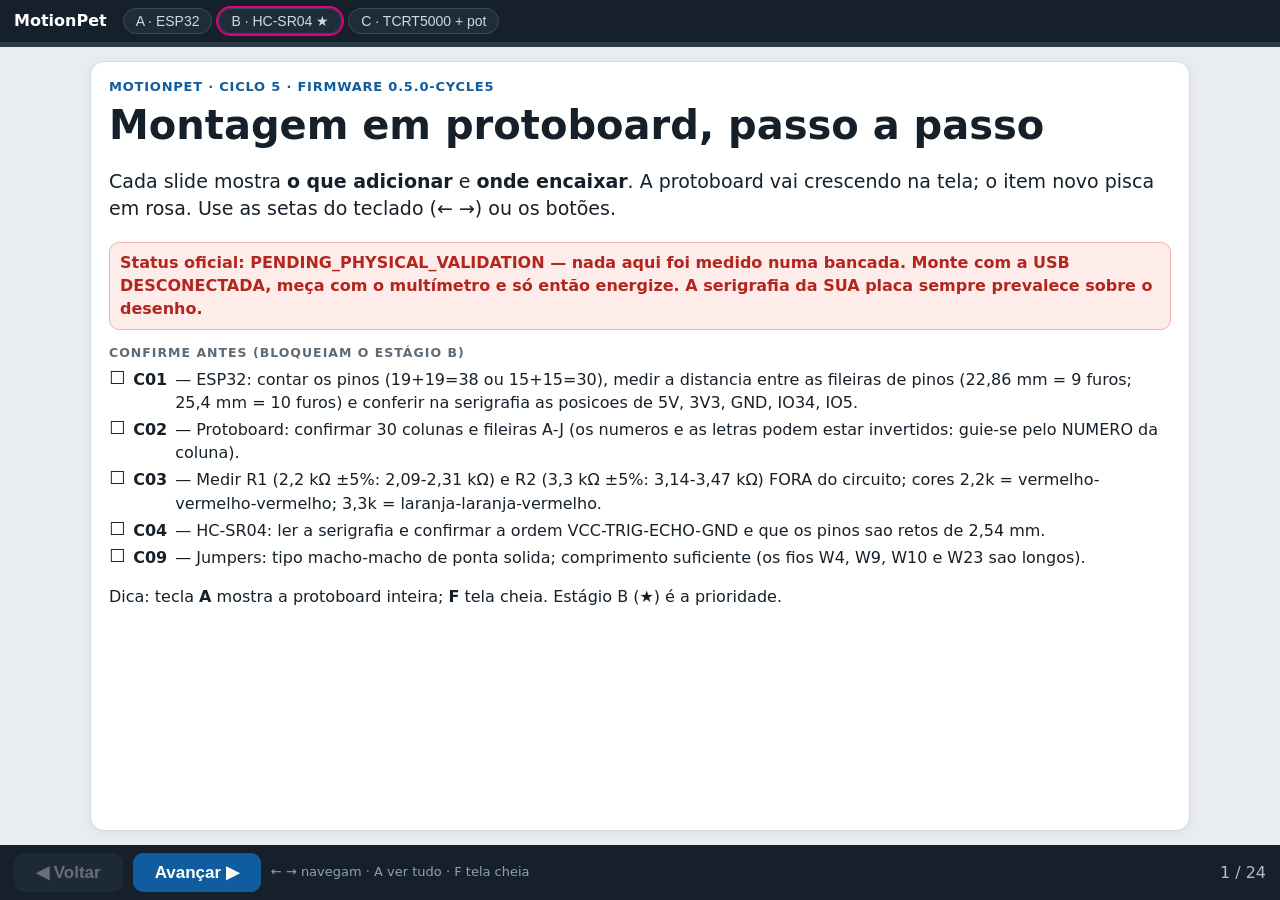
==== commit cfadf2ca: "feat(cad): adapta a montagem para meia-protoboard de 30 colunas (A-J x 1-30) - modelo parametrizado " ====
--- a/hardware/out/guia_montagem.html
+++ b/hardware/out/guia_montagem.html
@@ -42,7 +42,7 @@
 @keyframes glow{from{filter:drop-shadow(0 0 2px #ff2aa8)}to{filter:drop-shadow(0 0 11px #ff2aa8) drop-shadow(0 0 3px #ff2aa8)}}
 .old{opacity:.8}.old .htag,.old .wlabel{display:none}.ghost{opacity:.28!important;filter:grayscale(.4)}
 @media(max-width:980px){main{grid-template-columns:1fr;grid-template-rows:55% 45%}}
-</style></head><body><div class="stagewrap"><div class="top"><span class="brand">MotionPet</span><div class="chips"><button class="chip" data-stage="A" onclick="go(2)">A · ESP32</button><button class="chip prio" data-stage="B" onclick="go(5)">B · HC-SR04 ★</button><button class="chip" data-stage="C" onclick="go(16)">C · TCRT5000 + pot</button><button class="chip" data-stage="D" onclick="go(21)">D · LCD</button><button class="chip" data-stage="E" onclick="go(30)">E · Completo</button></div></div><div class="prog"><i id="bar"></i></div></div><main><div id="figbox"><div class="figtools"><button onclick="showAll=!showAll;apply(true)">ver tudo (A)</button></div><svg preserveAspectRatio="xMidYMid meet" xmlns="http://www.w3.org/2000/svg" viewBox="0 0 1556 1048" data-stage="E" font-family="DejaVu Sans, Verdana, Arial, sans-serif" role="img" aria-label="">
+</style></head><body><div class="stagewrap"><div class="top"><span class="brand">MotionPet</span><div class="chips"><button class="chip" data-stage="A" onclick="go(2)">A · ESP32</button><button class="chip prio" data-stage="B" onclick="go(5)">B · HC-SR04 ★</button><button class="chip" data-stage="C" onclick="go(16)">C · TCRT5000 + pot</button></div></div><div class="prog"><i id="bar"></i></div></div><main><div id="figbox"><div class="figtools"><button onclick="showAll=!showAll;apply(true)">ver tudo (A)</button></div><svg preserveAspectRatio="xMidYMid meet" xmlns="http://www.w3.org/2000/svg" viewBox="0 0 888 893" data-stage="C" font-family="DejaVu Sans, Verdana, Arial, sans-serif" role="img" aria-label="">
 <style>
 .part.new > rect:first-of-type, .part.new > circle:first-of-type {}
 .wire .wlabel, .wire .htag { pointer-events: none; }
@@ -52,1485 +52,679 @@
 .part.hl rect:first-of-type { stroke: #ff00aa; stroke-width: 3; }
 .htag { display: var(--tags, inline); }
 </style>
-<rect x="-3000" y="-3000" width="7556" height="7048" fill="#f7f5ee"/>
+<rect x="-3000" y="-3000" width="6888" height="6893" fill="#f7f5ee"/>
 <g transform="translate(0 0)">
 <g id="breadboard" data-ref="BB1">
-<rect x="53.0" y="346.0" width="1274.0" height="428.0" rx="6" fill="#e8e6df" stroke="#b9b6aa" stroke-width="1.5"/>
-<rect x="53.0" y="552.0" width="1274.0" height="16.0" fill="#cfccc2"/>
-<line x1="80.0" y1="352.0" x2="1300.0" y2="352.0" stroke="#1d4ed8" stroke-width="1.4"/>
-<line x1="80.0" y1="406.0" x2="1300.0" y2="406.0" stroke="#d11a1a" stroke-width="1.4"/>
-<line x1="80.0" y1="734.0" x2="1300.0" y2="734.0" stroke="#1d4ed8" stroke-width="1.4"/>
-<line x1="80.0" y1="757.0" x2="1300.0" y2="757.0" stroke="#d11a1a" stroke-width="1.4"/>
-<rect x="67.0" y="667.0" width="6" height="6" rx="1.2" fill="#3b3b3b"/>
-<rect x="67.0" y="647.0" width="6" height="6" rx="1.2" fill="#3b3b3b"/>
-<rect x="67.0" y="627.0" width="6" height="6" rx="1.2" fill="#3b3b3b"/>
-<rect x="67.0" y="607.0" width="6" height="6" rx="1.2" fill="#3b3b3b"/>
-<rect x="67.0" y="587.0" width="6" height="6" rx="1.2" fill="#3b3b3b"/>
-<rect x="67.0" y="527.0" width="6" height="6" rx="1.2" fill="#3b3b3b"/>
-<rect x="67.0" y="507.0" width="6" height="6" rx="1.2" fill="#3b3b3b"/>
-<rect x="67.0" y="487.0" width="6" height="6" rx="1.2" fill="#3b3b3b"/>
-<rect x="67.0" y="467.0" width="6" height="6" rx="1.2" fill="#3b3b3b"/>
-<rect x="67.0" y="447.0" width="6" height="6" rx="1.2" fill="#3b3b3b"/>
-<rect x="87.0" y="667.0" width="6" height="6" rx="1.2" fill="#3b3b3b"/>
-<rect x="87.0" y="647.0" width="6" height="6" rx="1.2" fill="#3b3b3b"/>
-<rect x="87.0" y="627.0" width="6" height="6" rx="1.2" fill="#3b3b3b"/>
-<rect x="87.0" y="607.0" width="6" height="6" rx="1.2" fill="#3b3b3b"/>
-<rect x="87.0" y="587.0" width="6" height="6" rx="1.2" fill="#3b3b3b"/>
-<rect x="87.0" y="527.0" width="6" height="6" rx="1.2" fill="#3b3b3b"/>
-<rect x="87.0" y="507.0" width="6" height="6" rx="1.2" fill="#3b3b3b"/>
-<rect x="87.0" y="487.0" width="6" height="6" rx="1.2" fill="#3b3b3b"/>
-<rect x="87.0" y="467.0" width="6" height="6" rx="1.2" fill="#3b3b3b"/>
-<rect x="87.0" y="447.0" width="6" height="6" rx="1.2" fill="#3b3b3b"/>
-<rect x="107.0" y="667.0" width="6" height="6" rx="1.2" fill="#3b3b3b"/>
-<rect x="107.0" y="647.0" width="6" height="6" rx="1.2" fill="#3b3b3b"/>
-<rect x="107.0" y="627.0" width="6" height="6" rx="1.2" fill="#3b3b3b"/>
-<rect x="107.0" y="607.0" width="6" height="6" rx="1.2" fill="#3b3b3b"/>
-<rect x="107.0" y="587.0" width="6" height="6" rx="1.2" fill="#3b3b3b"/>
-<rect x="107.0" y="527.0" width="6" height="6" rx="1.2" fill="#3b3b3b"/>
-<rect x="107.0" y="507.0" width="6" height="6" rx="1.2" fill="#3b3b3b"/>
-<rect x="107.0" y="487.0" width="6" height="6" rx="1.2" fill="#3b3b3b"/>
-<rect x="107.0" y="467.0" width="6" height="6" rx="1.2" fill="#3b3b3b"/>
-<rect x="107.0" y="447.0" width="6" height="6" rx="1.2" fill="#3b3b3b"/>
-<rect x="127.0" y="667.0" width="6" height="6" rx="1.2" fill="#3b3b3b"/>
-<rect x="127.0" y="647.0" width="6" height="6" rx="1.2" fill="#3b3b3b"/>
-<rect x="127.0" y="627.0" width="6" height="6" rx="1.2" fill="#3b3b3b"/>
-<rect x="127.0" y="607.0" width="6" height="6" rx="1.2" fill="#3b3b3b"/>
-<rect x="127.0" y="587.0" width="6" height="6" rx="1.2" fill="#3b3b3b"/>
-<rect x="127.0" y="527.0" width="6" height="6" rx="1.2" fill="#3b3b3b"/>
-<rect x="127.0" y="507.0" width="6" height="6" rx="1.2" fill="#3b3b3b"/>
-<rect x="127.0" y="487.0" width="6" height="6" rx="1.2" fill="#3b3b3b"/>
-<rect x="127.0" y="467.0" width="6" height="6" rx="1.2" fill="#3b3b3b"/>
-<rect x="127.0" y="447.0" width="6" height="6" rx="1.2" fill="#3b3b3b"/>
-<rect x="147.0" y="667.0" width="6" height="6" rx="1.2" fill="#3b3b3b"/>
-<rect x="147.0" y="647.0" width="6" height="6" rx="1.2" fill="#3b3b3b"/>
-<rect x="147.0" y="627.0" width="6" height="6" rx="1.2" fill="#3b3b3b"/>
-<rect x="147.0" y="607.0" width="6" height="6" rx="1.2" fill="#3b3b3b"/>
-<rect x="147.0" y="587.0" width="6" height="6" rx="1.2" fill="#3b3b3b"/>
-<rect x="147.0" y="527.0" width="6" height="6" rx="1.2" fill="#3b3b3b"/>
-<rect x="147.0" y="507.0" width="6" height="6" rx="1.2" fill="#3b3b3b"/>
-<rect x="147.0" y="487.0" width="6" height="6" rx="1.2" fill="#3b3b3b"/>
-<rect x="147.0" y="467.0" width="6" height="6" rx="1.2" fill="#3b3b3b"/>
-<rect x="147.0" y="447.0" width="6" height="6" rx="1.2" fill="#3b3b3b"/>
-<rect x="167.0" y="667.0" width="6" height="6" rx="1.2" fill="#3b3b3b"/>
-<rect x="167.0" y="647.0" width="6" height="6" rx="1.2" fill="#3b3b3b"/>
-<rect x="167.0" y="627.0" width="6" height="6" rx="1.2" fill="#3b3b3b"/>
-<rect x="167.0" y="607.0" width="6" height="6" rx="1.2" fill="#3b3b3b"/>
-<rect x="167.0" y="587.0" width="6" height="6" rx="1.2" fill="#3b3b3b"/>
-<rect x="167.0" y="527.0" width="6" height="6" rx="1.2" fill="#3b3b3b"/>
-<rect x="167.0" y="507.0" width="6" height="6" rx="1.2" fill="#3b3b3b"/>
-<rect x="167.0" y="487.0" width="6" height="6" rx="1.2" fill="#3b3b3b"/>
-<rect x="167.0" y="467.0" width="6" height="6" rx="1.2" fill="#3b3b3b"/>
-<rect x="167.0" y="447.0" width="6" height="6" rx="1.2" fill="#3b3b3b"/>
-<rect x="187.0" y="667.0" width="6" height="6" rx="1.2" fill="#3b3b3b"/>
-<rect x="187.0" y="647.0" width="6" height="6" rx="1.2" fill="#3b3b3b"/>
-<rect x="187.0" y="627.0" width="6" height="6" rx="1.2" fill="#3b3b3b"/>
-<rect x="187.0" y="607.0" width="6" height="6" rx="1.2" fill="#3b3b3b"/>
-<rect x="187.0" y="587.0" width="6" height="6" rx="1.2" fill="#3b3b3b"/>
-<rect x="187.0" y="527.0" width="6" height="6" rx="1.2" fill="#3b3b3b"/>
-<rect x="187.0" y="507.0" width="6" height="6" rx="1.2" fill="#3b3b3b"/>
-<rect x="187.0" y="487.0" width="6" height="6" rx="1.2" fill="#3b3b3b"/>
-<rect x="187.0" y="467.0" width="6" height="6" rx="1.2" fill="#3b3b3b"/>
-<rect x="187.0" y="447.0" width="6" height="6" rx="1.2" fill="#3b3b3b"/>
-<rect x="207.0" y="667.0" width="6" height="6" rx="1.2" fill="#3b3b3b"/>
-<rect x="207.0" y="647.0" width="6" height="6" rx="1.2" fill="#3b3b3b"/>
-<rect x="207.0" y="627.0" width="6" height="6" rx="1.2" fill="#3b3b3b"/>
-<rect x="207.0" y="607.0" width="6" height="6" rx="1.2" fill="#3b3b3b"/>
-<rect x="207.0" y="587.0" width="6" height="6" rx="1.2" fill="#3b3b3b"/>
-<rect x="207.0" y="527.0" width="6" height="6" rx="1.2" fill="#3b3b3b"/>
-<rect x="207.0" y="507.0" width="6" height="6" rx="1.2" fill="#3b3b3b"/>
-<rect x="207.0" y="487.0" width="6" height="6" rx="1.2" fill="#3b3b3b"/>
-<rect x="207.0" y="467.0" width="6" height="6" rx="1.2" fill="#3b3b3b"/>
-<rect x="207.0" y="447.0" width="6" height="6" rx="1.2" fill="#3b3b3b"/>
-<rect x="227.0" y="667.0" width="6" height="6" rx="1.2" fill="#3b3b3b"/>
-<rect x="227.0" y="647.0" width="6" height="6" rx="1.2" fill="#3b3b3b"/>
-<rect x="227.0" y="627.0" width="6" height="6" rx="1.2" fill="#3b3b3b"/>
-<rect x="227.0" y="607.0" width="6" height="6" rx="1.2" fill="#3b3b3b"/>
-<rect x="227.0" y="587.0" width="6" height="6" rx="1.2" fill="#3b3b3b"/>
-<rect x="227.0" y="527.0" width="6" height="6" rx="1.2" fill="#3b3b3b"/>
-<rect x="227.0" y="507.0" width="6" height="6" rx="1.2" fill="#3b3b3b"/>
-<rect x="227.0" y="487.0" width="6" height="6" rx="1.2" fill="#3b3b3b"/>
-<rect x="227.0" y="467.0" width="6" height="6" rx="1.2" fill="#3b3b3b"/>
-<rect x="227.0" y="447.0" width="6" height="6" rx="1.2" fill="#3b3b3b"/>
-<rect x="247.0" y="667.0" width="6" height="6" rx="1.2" fill="#3b3b3b"/>
-<rect x="247.0" y="647.0" width="6" height="6" rx="1.2" fill="#3b3b3b"/>
-<rect x="247.0" y="627.0" width="6" height="6" rx="1.2" fill="#3b3b3b"/>
-<rect x="247.0" y="607.0" width="6" height="6" rx="1.2" fill="#3b3b3b"/>
-<rect x="247.0" y="587.0" width="6" height="6" rx="1.2" fill="#3b3b3b"/>
-<rect x="247.0" y="527.0" width="6" height="6" rx="1.2" fill="#3b3b3b"/>
-<rect x="247.0" y="507.0" width="6" height="6" rx="1.2" fill="#3b3b3b"/>
-<rect x="247.0" y="487.0" width="6" height="6" rx="1.2" fill="#3b3b3b"/>
-<rect x="247.0" y="467.0" width="6" height="6" rx="1.2" fill="#3b3b3b"/>
-<rect x="247.0" y="447.0" width="6" height="6" rx="1.2" fill="#3b3b3b"/>
-<rect x="267.0" y="667.0" width="6" height="6" rx="1.2" fill="#3b3b3b"/>
-<rect x="267.0" y="647.0" width="6" height="6" rx="1.2" fill="#3b3b3b"/>
-<rect x="267.0" y="627.0" width="6" height="6" rx="1.2" fill="#3b3b3b"/>
-<rect x="267.0" y="607.0" width="6" height="6" rx="1.2" fill="#3b3b3b"/>
-<rect x="267.0" y="587.0" width="6" height="6" rx="1.2" fill="#3b3b3b"/>
-<rect x="267.0" y="527.0" width="6" height="6" rx="1.2" fill="#3b3b3b"/>
-<rect x="267.0" y="507.0" width="6" height="6" rx="1.2" fill="#3b3b3b"/>
-<rect x="267.0" y="487.0" width="6" height="6" rx="1.2" fill="#3b3b3b"/>
-<rect x="267.0" y="467.0" width="6" height="6" rx="1.2" fill="#3b3b3b"/>
-<rect x="267.0" y="447.0" width="6" height="6" rx="1.2" fill="#3b3b3b"/>
-<rect x="287.0" y="667.0" width="6" height="6" rx="1.2" fill="#3b3b3b"/>
-<rect x="287.0" y="647.0" width="6" height="6" rx="1.2" fill="#3b3b3b"/>
-<rect x="287.0" y="627.0" width="6" height="6" rx="1.2" fill="#3b3b3b"/>
-<rect x="287.0" y="607.0" width="6" height="6" rx="1.2" fill="#3b3b3b"/>
-<rect x="287.0" y="587.0" width="6" height="6" rx="1.2" fill="#3b3b3b"/>
-<rect x="287.0" y="527.0" width="6" height="6" rx="1.2" fill="#3b3b3b"/>
-<rect x="287.0" y="507.0" width="6" height="6" rx="1.2" fill="#3b3b3b"/>
-<rect x="287.0" y="487.0" width="6" height="6" rx="1.2" fill="#3b3b3b"/>
-<rect x="287.0" y="467.0" width="6" height="6" rx="1.2" fill="#3b3b3b"/>
-<rect x="287.0" y="447.0" width="6" height="6" rx="1.2" fill="#3b3b3b"/>
-<rect x="307.0" y="667.0" width="6" height="6" rx="1.2" fill="#3b3b3b"/>
-<rect x="307.0" y="647.0" width="6" height="6" rx="1.2" fill="#3b3b3b"/>
-<rect x="307.0" y="627.0" width="6" height="6" rx="1.2" fill="#3b3b3b"/>
-<rect x="307.0" y="607.0" width="6" height="6" rx="1.2" fill="#3b3b3b"/>
-<rect x="307.0" y="587.0" width="6" height="6" rx="1.2" fill="#3b3b3b"/>
-<rect x="307.0" y="527.0" width="6" height="6" rx="1.2" fill="#3b3b3b"/>
-<rect x="307.0" y="507.0" width="6" height="6" rx="1.2" fill="#3b3b3b"/>
-<rect x="307.0" y="487.0" width="6" height="6" rx="1.2" fill="#3b3b3b"/>
-<rect x="307.0" y="467.0" width="6" height="6" rx="1.2" fill="#3b3b3b"/>
-<rect x="307.0" y="447.0" width="6" height="6" rx="1.2" fill="#3b3b3b"/>
-<rect x="327.0" y="667.0" width="6" height="6" rx="1.2" fill="#3b3b3b"/>
-<rect x="327.0" y="647.0" width="6" height="6" rx="1.2" fill="#3b3b3b"/>
-<rect x="327.0" y="627.0" width="6" height="6" rx="1.2" fill="#3b3b3b"/>
-<rect x="327.0" y="607.0" width="6" height="6" rx="1.2" fill="#3b3b3b"/>
-<rect x="327.0" y="587.0" width="6" height="6" rx="1.2" fill="#3b3b3b"/>
-<rect x="327.0" y="527.0" width="6" height="6" rx="1.2" fill="#3b3b3b"/>
-<rect x="327.0" y="507.0" width="6" height="6" rx="1.2" fill="#3b3b3b"/>
-<rect x="327.0" y="487.0" width="6" height="6" rx="1.2" fill="#3b3b3b"/>
-<rect x="327.0" y="467.0" width="6" height="6" rx="1.2" fill="#3b3b3b"/>
-<rect x="327.0" y="447.0" width="6" height="6" rx="1.2" fill="#3b3b3b"/>
-<rect x="347.0" y="667.0" width="6" height="6" rx="1.2" fill="#3b3b3b"/>
-<rect x="347.0" y="647.0" width="6" height="6" rx="1.2" fill="#3b3b3b"/>
-<rect x="347.0" y="627.0" width="6" height="6" rx="1.2" fill="#3b3b3b"/>
-<rect x="347.0" y="607.0" width="6" height="6" rx="1.2" fill="#3b3b3b"/>
-<rect x="347.0" y="587.0" width="6" height="6" rx="1.2" fill="#3b3b3b"/>
-<rect x="347.0" y="527.0" width="6" height="6" rx="1.2" fill="#3b3b3b"/>
-<rect x="347.0" y="507.0" width="6" height="6" rx="1.2" fill="#3b3b3b"/>
-<rect x="347.0" y="487.0" width="6" height="6" rx="1.2" fill="#3b3b3b"/>
-<rect x="347.0" y="467.0" width="6" height="6" rx="1.2" fill="#3b3b3b"/>
-<rect x="347.0" y="447.0" width="6" height="6" rx="1.2" fill="#3b3b3b"/>
-<rect x="367.0" y="667.0" width="6" height="6" rx="1.2" fill="#3b3b3b"/>
-<rect x="367.0" y="647.0" width="6" height="6" rx="1.2" fill="#3b3b3b"/>
-<rect x="367.0" y="627.0" width="6" height="6" rx="1.2" fill="#3b3b3b"/>
-<rect x="367.0" y="607.0" width="6" height="6" rx="1.2" fill="#3b3b3b"/>
-<rect x="367.0" y="587.0" width="6" height="6" rx="1.2" fill="#3b3b3b"/>
-<rect x="367.0" y="527.0" width="6" height="6" rx="1.2" fill="#3b3b3b"/>
-<rect x="367.0" y="507.0" width="6" height="6" rx="1.2" fill="#3b3b3b"/>
-<rect x="367.0" y="487.0" width="6" height="6" rx="1.2" fill="#3b3b3b"/>
-<rect x="367.0" y="467.0" width="6" height="6" rx="1.2" fill="#3b3b3b"/>
-<rect x="367.0" y="447.0" width="6" height="6" rx="1.2" fill="#3b3b3b"/>
-<rect x="387.0" y="667.0" width="6" height="6" rx="1.2" fill="#3b3b3b"/>
-<rect x="387.0" y="647.0" width="6" height="6" rx="1.2" fill="#3b3b3b"/>
-<rect x="387.0" y="627.0" width="6" height="6" rx="1.2" fill="#3b3b3b"/>
-<rect x="387.0" y="607.0" width="6" height="6" rx="1.2" fill="#3b3b3b"/>
-<rect x="387.0" y="587.0" width="6" height="6" rx="1.2" fill="#3b3b3b"/>
-<rect x="387.0" y="527.0" width="6" height="6" rx="1.2" fill="#3b3b3b"/>
-<rect x="387.0" y="507.0" width="6" height="6" rx="1.2" fill="#3b3b3b"/>
-<rect x="387.0" y="487.0" width="6" height="6" rx="1.2" fill="#3b3b3b"/>
-<rect x="387.0" y="467.0" width="6" height="6" rx="1.2" fill="#3b3b3b"/>
-<rect x="387.0" y="447.0" width="6" height="6" rx="1.2" fill="#3b3b3b"/>
-<rect x="407.0" y="667.0" width="6" height="6" rx="1.2" fill="#3b3b3b"/>
-<rect x="407.0" y="647.0" width="6" height="6" rx="1.2" fill="#3b3b3b"/>
-<rect x="407.0" y="627.0" width="6" height="6" rx="1.2" fill="#3b3b3b"/>
-<rect x="407.0" y="607.0" width="6" height="6" rx="1.2" fill="#3b3b3b"/>
-<rect x="407.0" y="587.0" width="6" height="6" rx="1.2" fill="#3b3b3b"/>
-<rect x="407.0" y="527.0" width="6" height="6" rx="1.2" fill="#3b3b3b"/>
-<rect x="407.0" y="507.0" width="6" height="6" rx="1.2" fill="#3b3b3b"/>
-<rect x="407.0" y="487.0" width="6" height="6" rx="1.2" fill="#3b3b3b"/>
-<rect x="407.0" y="467.0" width="6" height="6" rx="1.2" fill="#3b3b3b"/>
-<rect x="407.0" y="447.0" width="6" height="6" rx="1.2" fill="#3b3b3b"/>
-<rect x="427.0" y="667.0" width="6" height="6" rx="1.2" fill="#3b3b3b"/>
-<rect x="427.0" y="647.0" width="6" height="6" rx="1.2" fill="#3b3b3b"/>
-<rect x="427.0" y="627.0" width="6" height="6" rx="1.2" fill="#3b3b3b"/>
-<rect x="427.0" y="607.0" width="6" height="6" rx="1.2" fill="#3b3b3b"/>
-<rect x="427.0" y="587.0" width="6" height="6" rx="1.2" fill="#3b3b3b"/>
-<rect x="427.0" y="527.0" width="6" height="6" rx="1.2" fill="#3b3b3b"/>
-<rect x="427.0" y="507.0" width="6" height="6" rx="1.2" fill="#3b3b3b"/>
-<rect x="427.0" y="487.0" width="6" height="6" rx="1.2" fill="#3b3b3b"/>
-<rect x="427.0" y="467.0" width="6" height="6" rx="1.2" fill="#3b3b3b"/>
-<rect x="427.0" y="447.0" width="6" height="6" rx="1.2" fill="#3b3b3b"/>
-<rect x="447.0" y="667.0" width="6" height="6" rx="1.2" fill="#3b3b3b"/>
-<rect x="447.0" y="647.0" width="6" height="6" rx="1.2" fill="#3b3b3b"/>
-<rect x="447.0" y="627.0" width="6" height="6" rx="1.2" fill="#3b3b3b"/>
-<rect x="447.0" y="607.0" width="6" height="6" rx="1.2" fill="#3b3b3b"/>
-<rect x="447.0" y="587.0" width="6" height="6" rx="1.2" fill="#3b3b3b"/>
-<rect x="447.0" y="527.0" width="6" height="6" rx="1.2" fill="#3b3b3b"/>
-<rect x="447.0" y="507.0" width="6" height="6" rx="1.2" fill="#3b3b3b"/>
-<rect x="447.0" y="487.0" width="6" height="6" rx="1.2" fill="#3b3b3b"/>
-<rect x="447.0" y="467.0" width="6" height="6" rx="1.2" fill="#3b3b3b"/>
-<rect x="447.0" y="447.0" width="6" height="6" rx="1.2" fill="#3b3b3b"/>
-<rect x="467.0" y="667.0" width="6" height="6" rx="1.2" fill="#3b3b3b"/>
-<rect x="467.0" y="647.0" width="6" height="6" rx="1.2" fill="#3b3b3b"/>
-<rect x="467.0" y="627.0" width="6" height="6" rx="1.2" fill="#3b3b3b"/>
-<rect x="467.0" y="607.0" width="6" height="6" rx="1.2" fill="#3b3b3b"/>
-<rect x="467.0" y="587.0" width="6" height="6" rx="1.2" fill="#3b3b3b"/>
-<rect x="467.0" y="527.0" width="6" height="6" rx="1.2" fill="#3b3b3b"/>
-<rect x="467.0" y="507.0" width="6" height="6" rx="1.2" fill="#3b3b3b"/>
-<rect x="467.0" y="487.0" width="6" height="6" rx="1.2" fill="#3b3b3b"/>
-<rect x="467.0" y="467.0" width="6" height="6" rx="1.2" fill="#3b3b3b"/>
-<rect x="467.0" y="447.0" width="6" height="6" rx="1.2" fill="#3b3b3b"/>
-<rect x="487.0" y="667.0" width="6" height="6" rx="1.2" fill="#3b3b3b"/>
-<rect x="487.0" y="647.0" width="6" height="6" rx="1.2" fill="#3b3b3b"/>
-<rect x="487.0" y="627.0" width="6" height="6" rx="1.2" fill="#3b3b3b"/>
-<rect x="487.0" y="607.0" width="6" height="6" rx="1.2" fill="#3b3b3b"/>
-<rect x="487.0" y="587.0" width="6" height="6" rx="1.2" fill="#3b3b3b"/>
-<rect x="487.0" y="527.0" width="6" height="6" rx="1.2" fill="#3b3b3b"/>
-<rect x="487.0" y="507.0" width="6" height="6" rx="1.2" fill="#3b3b3b"/>
-<rect x="487.0" y="487.0" width="6" height="6" rx="1.2" fill="#3b3b3b"/>
-<rect x="487.0" y="467.0" width="6" height="6" rx="1.2" fill="#3b3b3b"/>
-<rect x="487.0" y="447.0" width="6" height="6" rx="1.2" fill="#3b3b3b"/>
-<rect x="507.0" y="667.0" width="6" height="6" rx="1.2" fill="#3b3b3b"/>
-<rect x="507.0" y="647.0" width="6" height="6" rx="1.2" fill="#3b3b3b"/>
-<rect x="507.0" y="627.0" width="6" height="6" rx="1.2" fill="#3b3b3b"/>
-<rect x="507.0" y="607.0" width="6" height="6" rx="1.2" fill="#3b3b3b"/>
-<rect x="507.0" y="587.0" width="6" height="6" rx="1.2" fill="#3b3b3b"/>
-<rect x="507.0" y="527.0" width="6" height="6" rx="1.2" fill="#3b3b3b"/>
-<rect x="507.0" y="507.0" width="6" height="6" rx="1.2" fill="#3b3b3b"/>
-<rect x="507.0" y="487.0" width="6" height="6" rx="1.2" fill="#3b3b3b"/>
-<rect x="507.0" y="467.0" width="6" height="6" rx="1.2" fill="#3b3b3b"/>
-<rect x="507.0" y="447.0" width="6" height="6" rx="1.2" fill="#3b3b3b"/>
-<rect x="527.0" y="667.0" width="6" height="6" rx="1.2" fill="#3b3b3b"/>
-<rect x="527.0" y="647.0" width="6" height="6" rx="1.2" fill="#3b3b3b"/>
-<rect x="527.0" y="627.0" width="6" height="6" rx="1.2" fill="#3b3b3b"/>
-<rect x="527.0" y="607.0" width="6" height="6" rx="1.2" fill="#3b3b3b"/>
-<rect x="527.0" y="587.0" width="6" height="6" rx="1.2" fill="#3b3b3b"/>
-<rect x="527.0" y="527.0" width="6" height="6" rx="1.2" fill="#3b3b3b"/>
-<rect x="527.0" y="507.0" width="6" height="6" rx="1.2" fill="#3b3b3b"/>
-<rect x="527.0" y="487.0" width="6" height="6" rx="1.2" fill="#3b3b3b"/>
-<rect x="527.0" y="467.0" width="6" height="6" rx="1.2" fill="#3b3b3b"/>
-<rect x="527.0" y="447.0" width="6" height="6" rx="1.2" fill="#3b3b3b"/>
-<rect x="547.0" y="667.0" width="6" height="6" rx="1.2" fill="#3b3b3b"/>
-<rect x="547.0" y="647.0" width="6" height="6" rx="1.2" fill="#3b3b3b"/>
-<rect x="547.0" y="627.0" width="6" height="6" rx="1.2" fill="#3b3b3b"/>
-<rect x="547.0" y="607.0" width="6" height="6" rx="1.2" fill="#3b3b3b"/>
-<rect x="547.0" y="587.0" width="6" height="6" rx="1.2" fill="#3b3b3b"/>
-<rect x="547.0" y="527.0" width="6" height="6" rx="1.2" fill="#3b3b3b"/>
-<rect x="547.0" y="507.0" width="6" height="6" rx="1.2" fill="#3b3b3b"/>
-<rect x="547.0" y="487.0" width="6" height="6" rx="1.2" fill="#3b3b3b"/>
-<rect x="547.0" y="467.0" width="6" height="6" rx="1.2" fill="#3b3b3b"/>
-<rect x="547.0" y="447.0" width="6" height="6" rx="1.2" fill="#3b3b3b"/>
-<rect x="567.0" y="667.0" width="6" height="6" rx="1.2" fill="#3b3b3b"/>
-<rect x="567.0" y="647.0" width="6" height="6" rx="1.2" fill="#3b3b3b"/>
-<rect x="567.0" y="627.0" width="6" height="6" rx="1.2" fill="#3b3b3b"/>
-<rect x="567.0" y="607.0" width="6" height="6" rx="1.2" fill="#3b3b3b"/>
-<rect x="567.0" y="587.0" width="6" height="6" rx="1.2" fill="#3b3b3b"/>
-<rect x="567.0" y="527.0" width="6" height="6" rx="1.2" fill="#3b3b3b"/>
-<rect x="567.0" y="507.0" width="6" height="6" rx="1.2" fill="#3b3b3b"/>
-<rect x="567.0" y="487.0" width="6" height="6" rx="1.2" fill="#3b3b3b"/>
-<rect x="567.0" y="467.0" width="6" height="6" rx="1.2" fill="#3b3b3b"/>
-<rect x="567.0" y="447.0" width="6" height="6" rx="1.2" fill="#3b3b3b"/>
-<rect x="587.0" y="667.0" width="6" height="6" rx="1.2" fill="#3b3b3b"/>
-<rect x="587.0" y="647.0" width="6" height="6" rx="1.2" fill="#3b3b3b"/>
-<rect x="587.0" y="627.0" width="6" height="6" rx="1.2" fill="#3b3b3b"/>
-<rect x="587.0" y="607.0" width="6" height="6" rx="1.2" fill="#3b3b3b"/>
-<rect x="587.0" y="587.0" width="6" height="6" rx="1.2" fill="#3b3b3b"/>
-<rect x="587.0" y="527.0" width="6" height="6" rx="1.2" fill="#3b3b3b"/>
-<rect x="587.0" y="507.0" width="6" height="6" rx="1.2" fill="#3b3b3b"/>
-<rect x="587.0" y="487.0" width="6" height="6" rx="1.2" fill="#3b3b3b"/>
-<rect x="587.0" y="467.0" width="6" height="6" rx="1.2" fill="#3b3b3b"/>
-<rect x="587.0" y="447.0" width="6" height="6" rx="1.2" fill="#3b3b3b"/>
-<rect x="607.0" y="667.0" width="6" height="6" rx="1.2" fill="#3b3b3b"/>
-<rect x="607.0" y="647.0" width="6" height="6" rx="1.2" fill="#3b3b3b"/>
-<rect x="607.0" y="627.0" width="6" height="6" rx="1.2" fill="#3b3b3b"/>
-<rect x="607.0" y="607.0" width="6" height="6" rx="1.2" fill="#3b3b3b"/>
-<rect x="607.0" y="587.0" width="6" height="6" rx="1.2" fill="#3b3b3b"/>
-<rect x="607.0" y="527.0" width="6" height="6" rx="1.2" fill="#3b3b3b"/>
-<rect x="607.0" y="507.0" width="6" height="6" rx="1.2" fill="#3b3b3b"/>
-<rect x="607.0" y="487.0" width="6" height="6" rx="1.2" fill="#3b3b3b"/>
-<rect x="607.0" y="467.0" width="6" height="6" rx="1.2" fill="#3b3b3b"/>
-<rect x="607.0" y="447.0" width="6" height="6" rx="1.2" fill="#3b3b3b"/>
-<rect x="627.0" y="667.0" width="6" height="6" rx="1.2" fill="#3b3b3b"/>
-<rect x="627.0" y="647.0" width="6" height="6" rx="1.2" fill="#3b3b3b"/>
-<rect x="627.0" y="627.0" width="6" height="6" rx="1.2" fill="#3b3b3b"/>
-<rect x="627.0" y="607.0" width="6" height="6" rx="1.2" fill="#3b3b3b"/>
-<rect x="627.0" y="587.0" width="6" height="6" rx="1.2" fill="#3b3b3b"/>
-<rect x="627.0" y="527.0" width="6" height="6" rx="1.2" fill="#3b3b3b"/>
-<rect x="627.0" y="507.0" width="6" height="6" rx="1.2" fill="#3b3b3b"/>
-<rect x="627.0" y="487.0" width="6" height="6" rx="1.2" fill="#3b3b3b"/>
-<rect x="627.0" y="467.0" width="6" height="6" rx="1.2" fill="#3b3b3b"/>
-<rect x="627.0" y="447.0" width="6" height="6" rx="1.2" fill="#3b3b3b"/>
-<rect x="647.0" y="667.0" width="6" height="6" rx="1.2" fill="#3b3b3b"/>
-<rect x="647.0" y="647.0" width="6" height="6" rx="1.2" fill="#3b3b3b"/>
-<rect x="647.0" y="627.0" width="6" height="6" rx="1.2" fill="#3b3b3b"/>
-<rect x="647.0" y="607.0" width="6" height="6" rx="1.2" fill="#3b3b3b"/>
-<rect x="647.0" y="587.0" width="6" height="6" rx="1.2" fill="#3b3b3b"/>
-<rect x="647.0" y="527.0" width="6" height="6" rx="1.2" fill="#3b3b3b"/>
-<rect x="647.0" y="507.0" width="6" height="6" rx="1.2" fill="#3b3b3b"/>
-<rect x="647.0" y="487.0" width="6" height="6" rx="1.2" fill="#3b3b3b"/>
-<rect x="647.0" y="467.0" width="6" height="6" rx="1.2" fill="#3b3b3b"/>
-<rect x="647.0" y="447.0" width="6" height="6" rx="1.2" fill="#3b3b3b"/>
-<rect x="667.0" y="667.0" width="6" height="6" rx="1.2" fill="#3b3b3b"/>
-<rect x="667.0" y="647.0" width="6" height="6" rx="1.2" fill="#3b3b3b"/>
-<rect x="667.0" y="627.0" width="6" height="6" rx="1.2" fill="#3b3b3b"/>
-<rect x="667.0" y="607.0" width="6" height="6" rx="1.2" fill="#3b3b3b"/>
-<rect x="667.0" y="587.0" width="6" height="6" rx="1.2" fill="#3b3b3b"/>
-<rect x="667.0" y="527.0" width="6" height="6" rx="1.2" fill="#3b3b3b"/>
-<rect x="667.0" y="507.0" width="6" height="6" rx="1.2" fill="#3b3b3b"/>
-<rect x="667.0" y="487.0" width="6" height="6" rx="1.2" fill="#3b3b3b"/>
-<rect x="667.0" y="467.0" width="6" height="6" rx="1.2" fill="#3b3b3b"/>
-<rect x="667.0" y="447.0" width="6" height="6" rx="1.2" fill="#3b3b3b"/>
-<rect x="687.0" y="667.0" width="6" height="6" rx="1.2" fill="#3b3b3b"/>
-<rect x="687.0" y="647.0" width="6" height="6" rx="1.2" fill="#3b3b3b"/>
-<rect x="687.0" y="627.0" width="6" height="6" rx="1.2" fill="#3b3b3b"/>
-<rect x="687.0" y="607.0" width="6" height="6" rx="1.2" fill="#3b3b3b"/>
-<rect x="687.0" y="587.0" width="6" height="6" rx="1.2" fill="#3b3b3b"/>
-<rect x="687.0" y="527.0" width="6" height="6" rx="1.2" fill="#3b3b3b"/>
-<rect x="687.0" y="507.0" width="6" height="6" rx="1.2" fill="#3b3b3b"/>
-<rect x="687.0" y="487.0" width="6" height="6" rx="1.2" fill="#3b3b3b"/>
-<rect x="687.0" y="467.0" width="6" height="6" rx="1.2" fill="#3b3b3b"/>
-<rect x="687.0" y="447.0" width="6" height="6" rx="1.2" fill="#3b3b3b"/>
-<rect x="707.0" y="667.0" width="6" height="6" rx="1.2" fill="#3b3b3b"/>
-<rect x="707.0" y="647.0" width="6" height="6" rx="1.2" fill="#3b3b3b"/>
-<rect x="707.0" y="627.0" width="6" height="6" rx="1.2" fill="#3b3b3b"/>
-<rect x="707.0" y="607.0" width="6" height="6" rx="1.2" fill="#3b3b3b"/>
-<rect x="707.0" y="587.0" width="6" height="6" rx="1.2" fill="#3b3b3b"/>
-<rect x="707.0" y="527.0" width="6" height="6" rx="1.2" fill="#3b3b3b"/>
-<rect x="707.0" y="507.0" width="6" height="6" rx="1.2" fill="#3b3b3b"/>
-<rect x="707.0" y="487.0" width="6" height="6" rx="1.2" fill="#3b3b3b"/>
-<rect x="707.0" y="467.0" width="6" height="6" rx="1.2" fill="#3b3b3b"/>
-<rect x="707.0" y="447.0" width="6" height="6" rx="1.2" fill="#3b3b3b"/>
-<rect x="727.0" y="667.0" width="6" height="6" rx="1.2" fill="#3b3b3b"/>
-<rect x="727.0" y="647.0" width="6" height="6" rx="1.2" fill="#3b3b3b"/>
-<rect x="727.0" y="627.0" width="6" height="6" rx="1.2" fill="#3b3b3b"/>
-<rect x="727.0" y="607.0" width="6" height="6" rx="1.2" fill="#3b3b3b"/>
-<rect x="727.0" y="587.0" width="6" height="6" rx="1.2" fill="#3b3b3b"/>
-<rect x="727.0" y="527.0" width="6" height="6" rx="1.2" fill="#3b3b3b"/>
-<rect x="727.0" y="507.0" width="6" height="6" rx="1.2" fill="#3b3b3b"/>
-<rect x="727.0" y="487.0" width="6" height="6" rx="1.2" fill="#3b3b3b"/>
-<rect x="727.0" y="467.0" width="6" height="6" rx="1.2" fill="#3b3b3b"/>
-<rect x="727.0" y="447.0" width="6" height="6" rx="1.2" fill="#3b3b3b"/>
-<rect x="747.0" y="667.0" width="6" height="6" rx="1.2" fill="#3b3b3b"/>
-<rect x="747.0" y="647.0" width="6" height="6" rx="1.2" fill="#3b3b3b"/>
-<rect x="747.0" y="627.0" width="6" height="6" rx="1.2" fill="#3b3b3b"/>
-<rect x="747.0" y="607.0" width="6" height="6" rx="1.2" fill="#3b3b3b"/>
-<rect x="747.0" y="587.0" width="6" height="6" rx="1.2" fill="#3b3b3b"/>
-<rect x="747.0" y="527.0" width="6" height="6" rx="1.2" fill="#3b3b3b"/>
-<rect x="747.0" y="507.0" width="6" height="6" rx="1.2" fill="#3b3b3b"/>
-<rect x="747.0" y="487.0" width="6" height="6" rx="1.2" fill="#3b3b3b"/>
-<rect x="747.0" y="467.0" width="6" height="6" rx="1.2" fill="#3b3b3b"/>
-<rect x="747.0" y="447.0" width="6" height="6" rx="1.2" fill="#3b3b3b"/>
-<rect x="767.0" y="667.0" width="6" height="6" rx="1.2" fill="#3b3b3b"/>
-<rect x="767.0" y="647.0" width="6" height="6" rx="1.2" fill="#3b3b3b"/>
-<rect x="767.0" y="627.0" width="6" height="6" rx="1.2" fill="#3b3b3b"/>
-<rect x="767.0" y="607.0" width="6" height="6" rx="1.2" fill="#3b3b3b"/>
-<rect x="767.0" y="587.0" width="6" height="6" rx="1.2" fill="#3b3b3b"/>
-<rect x="767.0" y="527.0" width="6" height="6" rx="1.2" fill="#3b3b3b"/>
-<rect x="767.0" y="507.0" width="6" height="6" rx="1.2" fill="#3b3b3b"/>
-<rect x="767.0" y="487.0" width="6" height="6" rx="1.2" fill="#3b3b3b"/>
-<rect x="767.0" y="467.0" width="6" height="6" rx="1.2" fill="#3b3b3b"/>
-<rect x="767.0" y="447.0" width="6" height="6" rx="1.2" fill="#3b3b3b"/>
-<rect x="787.0" y="667.0" width="6" height="6" rx="1.2" fill="#3b3b3b"/>
-<rect x="787.0" y="647.0" width="6" height="6" rx="1.2" fill="#3b3b3b"/>
-<rect x="787.0" y="627.0" width="6" height="6" rx="1.2" fill="#3b3b3b"/>
-<rect x="787.0" y="607.0" width="6" height="6" rx="1.2" fill="#3b3b3b"/>
-<rect x="787.0" y="587.0" width="6" height="6" rx="1.2" fill="#3b3b3b"/>
-<rect x="787.0" y="527.0" width="6" height="6" rx="1.2" fill="#3b3b3b"/>
-<rect x="787.0" y="507.0" width="6" height="6" rx="1.2" fill="#3b3b3b"/>
-<rect x="787.0" y="487.0" width="6" height="6" rx="1.2" fill="#3b3b3b"/>
-<rect x="787.0" y="467.0" width="6" height="6" rx="1.2" fill="#3b3b3b"/>
-<rect x="787.0" y="447.0" width="6" height="6" rx="1.2" fill="#3b3b3b"/>
-<rect x="807.0" y="667.0" width="6" height="6" rx="1.2" fill="#3b3b3b"/>
-<rect x="807.0" y="647.0" width="6" height="6" rx="1.2" fill="#3b3b3b"/>
-<rect x="807.0" y="627.0" width="6" height="6" rx="1.2" fill="#3b3b3b"/>
-<rect x="807.0" y="607.0" width="6" height="6" rx="1.2" fill="#3b3b3b"/>
-<rect x="807.0" y="587.0" width="6" height="6" rx="1.2" fill="#3b3b3b"/>
-<rect x="807.0" y="527.0" width="6" height="6" rx="1.2" fill="#3b3b3b"/>
-<rect x="807.0" y="507.0" width="6" height="6" rx="1.2" fill="#3b3b3b"/>
-<rect x="807.0" y="487.0" width="6" height="6" rx="1.2" fill="#3b3b3b"/>
-<rect x="807.0" y="467.0" width="6" height="6" rx="1.2" fill="#3b3b3b"/>
-<rect x="807.0" y="447.0" width="6" height="6" rx="1.2" fill="#3b3b3b"/>
-<rect x="827.0" y="667.0" width="6" height="6" rx="1.2" fill="#3b3b3b"/>
-<rect x="827.0" y="647.0" width="6" height="6" rx="1.2" fill="#3b3b3b"/>
-<rect x="827.0" y="627.0" width="6" height="6" rx="1.2" fill="#3b3b3b"/>
-<rect x="827.0" y="607.0" width="6" height="6" rx="1.2" fill="#3b3b3b"/>
-<rect x="827.0" y="587.0" width="6" height="6" rx="1.2" fill="#3b3b3b"/>
-<rect x="827.0" y="527.0" width="6" height="6" rx="1.2" fill="#3b3b3b"/>
-<rect x="827.0" y="507.0" width="6" height="6" rx="1.2" fill="#3b3b3b"/>
-<rect x="827.0" y="487.0" width="6" height="6" rx="1.2" fill="#3b3b3b"/>
-<rect x="827.0" y="467.0" width="6" height="6" rx="1.2" fill="#3b3b3b"/>
-<rect x="827.0" y="447.0" width="6" height="6" rx="1.2" fill="#3b3b3b"/>
-<rect x="847.0" y="667.0" width="6" height="6" rx="1.2" fill="#3b3b3b"/>
-<rect x="847.0" y="647.0" width="6" height="6" rx="1.2" fill="#3b3b3b"/>
-<rect x="847.0" y="627.0" width="6" height="6" rx="1.2" fill="#3b3b3b"/>
-<rect x="847.0" y="607.0" width="6" height="6" rx="1.2" fill="#3b3b3b"/>
-<rect x="847.0" y="587.0" width="6" height="6" rx="1.2" fill="#3b3b3b"/>
-<rect x="847.0" y="527.0" width="6" height="6" rx="1.2" fill="#3b3b3b"/>
-<rect x="847.0" y="507.0" width="6" height="6" rx="1.2" fill="#3b3b3b"/>
-<rect x="847.0" y="487.0" width="6" height="6" rx="1.2" fill="#3b3b3b"/>
-<rect x="847.0" y="467.0" width="6" height="6" rx="1.2" fill="#3b3b3b"/>
-<rect x="847.0" y="447.0" width="6" height="6" rx="1.2" fill="#3b3b3b"/>
-<rect x="867.0" y="667.0" width="6" height="6" rx="1.2" fill="#3b3b3b"/>
-<rect x="867.0" y="647.0" width="6" height="6" rx="1.2" fill="#3b3b3b"/>
-<rect x="867.0" y="627.0" width="6" height="6" rx="1.2" fill="#3b3b3b"/>
-<rect x="867.0" y="607.0" width="6" height="6" rx="1.2" fill="#3b3b3b"/>
-<rect x="867.0" y="587.0" width="6" height="6" rx="1.2" fill="#3b3b3b"/>
-<rect x="867.0" y="527.0" width="6" height="6" rx="1.2" fill="#3b3b3b"/>
-<rect x="867.0" y="507.0" width="6" height="6" rx="1.2" fill="#3b3b3b"/>
-<rect x="867.0" y="487.0" width="6" height="6" rx="1.2" fill="#3b3b3b"/>
-<rect x="867.0" y="467.0" width="6" height="6" rx="1.2" fill="#3b3b3b"/>
-<rect x="867.0" y="447.0" width="6" height="6" rx="1.2" fill="#3b3b3b"/>
-<rect x="887.0" y="667.0" width="6" height="6" rx="1.2" fill="#3b3b3b"/>
-<rect x="887.0" y="647.0" width="6" height="6" rx="1.2" fill="#3b3b3b"/>
-<rect x="887.0" y="627.0" width="6" height="6" rx="1.2" fill="#3b3b3b"/>
-<rect x="887.0" y="607.0" width="6" height="6" rx="1.2" fill="#3b3b3b"/>
-<rect x="887.0" y="587.0" width="6" height="6" rx="1.2" fill="#3b3b3b"/>
-<rect x="887.0" y="527.0" width="6" height="6" rx="1.2" fill="#3b3b3b"/>
-<rect x="887.0" y="507.0" width="6" height="6" rx="1.2" fill="#3b3b3b"/>
-<rect x="887.0" y="487.0" width="6" height="6" rx="1.2" fill="#3b3b3b"/>
-<rect x="887.0" y="467.0" width="6" height="6" rx="1.2" fill="#3b3b3b"/>
-<rect x="887.0" y="447.0" width="6" height="6" rx="1.2" fill="#3b3b3b"/>
-<rect x="907.0" y="667.0" width="6" height="6" rx="1.2" fill="#3b3b3b"/>
-<rect x="907.0" y="647.0" width="6" height="6" rx="1.2" fill="#3b3b3b"/>
-<rect x="907.0" y="627.0" width="6" height="6" rx="1.2" fill="#3b3b3b"/>
-<rect x="907.0" y="607.0" width="6" height="6" rx="1.2" fill="#3b3b3b"/>
-<rect x="907.0" y="587.0" width="6" height="6" rx="1.2" fill="#3b3b3b"/>
-<rect x="907.0" y="527.0" width="6" height="6" rx="1.2" fill="#3b3b3b"/>
-<rect x="907.0" y="507.0" width="6" height="6" rx="1.2" fill="#3b3b3b"/>
-<rect x="907.0" y="487.0" width="6" height="6" rx="1.2" fill="#3b3b3b"/>
-<rect x="907.0" y="467.0" width="6" height="6" rx="1.2" fill="#3b3b3b"/>
-<rect x="907.0" y="447.0" width="6" height="6" rx="1.2" fill="#3b3b3b"/>
-<rect x="927.0" y="667.0" width="6" height="6" rx="1.2" fill="#3b3b3b"/>
-<rect x="927.0" y="647.0" width="6" height="6" rx="1.2" fill="#3b3b3b"/>
-<rect x="927.0" y="627.0" width="6" height="6" rx="1.2" fill="#3b3b3b"/>
-<rect x="927.0" y="607.0" width="6" height="6" rx="1.2" fill="#3b3b3b"/>
-<rect x="927.0" y="587.0" width="6" height="6" rx="1.2" fill="#3b3b3b"/>
-<rect x="927.0" y="527.0" width="6" height="6" rx="1.2" fill="#3b3b3b"/>
-<rect x="927.0" y="507.0" width="6" height="6" rx="1.2" fill="#3b3b3b"/>
-<rect x="927.0" y="487.0" width="6" height="6" rx="1.2" fill="#3b3b3b"/>
-<rect x="927.0" y="467.0" width="6" height="6" rx="1.2" fill="#3b3b3b"/>
-<rect x="927.0" y="447.0" width="6" height="6" rx="1.2" fill="#3b3b3b"/>
-<rect x="947.0" y="667.0" width="6" height="6" rx="1.2" fill="#3b3b3b"/>
-<rect x="947.0" y="647.0" width="6" height="6" rx="1.2" fill="#3b3b3b"/>
-<rect x="947.0" y="627.0" width="6" height="6" rx="1.2" fill="#3b3b3b"/>
-<rect x="947.0" y="607.0" width="6" height="6" rx="1.2" fill="#3b3b3b"/>
-<rect x="947.0" y="587.0" width="6" height="6" rx="1.2" fill="#3b3b3b"/>
-<rect x="947.0" y="527.0" width="6" height="6" rx="1.2" fill="#3b3b3b"/>
-<rect x="947.0" y="507.0" width="6" height="6" rx="1.2" fill="#3b3b3b"/>
-<rect x="947.0" y="487.0" width="6" height="6" rx="1.2" fill="#3b3b3b"/>
-<rect x="947.0" y="467.0" width="6" height="6" rx="1.2" fill="#3b3b3b"/>
-<rect x="947.0" y="447.0" width="6" height="6" rx="1.2" fill="#3b3b3b"/>
-<rect x="967.0" y="667.0" width="6" height="6" rx="1.2" fill="#3b3b3b"/>
-<rect x="967.0" y="647.0" width="6" height="6" rx="1.2" fill="#3b3b3b"/>
-<rect x="967.0" y="627.0" width="6" height="6" rx="1.2" fill="#3b3b3b"/>
-<rect x="967.0" y="607.0" width="6" height="6" rx="1.2" fill="#3b3b3b"/>
-<rect x="967.0" y="587.0" width="6" height="6" rx="1.2" fill="#3b3b3b"/>
-<rect x="967.0" y="527.0" width="6" height="6" rx="1.2" fill="#3b3b3b"/>
-<rect x="967.0" y="507.0" width="6" height="6" rx="1.2" fill="#3b3b3b"/>
-<rect x="967.0" y="487.0" width="6" height="6" rx="1.2" fill="#3b3b3b"/>
-<rect x="967.0" y="467.0" width="6" height="6" rx="1.2" fill="#3b3b3b"/>
-<rect x="967.0" y="447.0" width="6" height="6" rx="1.2" fill="#3b3b3b"/>
-<rect x="987.0" y="667.0" width="6" height="6" rx="1.2" fill="#3b3b3b"/>
-<rect x="987.0" y="647.0" width="6" height="6" rx="1.2" fill="#3b3b3b"/>
-<rect x="987.0" y="627.0" width="6" height="6" rx="1.2" fill="#3b3b3b"/>
-<rect x="987.0" y="607.0" width="6" height="6" rx="1.2" fill="#3b3b3b"/>
-<rect x="987.0" y="587.0" width="6" height="6" rx="1.2" fill="#3b3b3b"/>
-<rect x="987.0" y="527.0" width="6" height="6" rx="1.2" fill="#3b3b3b"/>
-<rect x="987.0" y="507.0" width="6" height="6" rx="1.2" fill="#3b3b3b"/>
-<rect x="987.0" y="487.0" width="6" height="6" rx="1.2" fill="#3b3b3b"/>
-<rect x="987.0" y="467.0" width="6" height="6" rx="1.2" fill="#3b3b3b"/>
-<rect x="987.0" y="447.0" width="6" height="6" rx="1.2" fill="#3b3b3b"/>
-<rect x="1007.0" y="667.0" width="6" height="6" rx="1.2" fill="#3b3b3b"/>
-<rect x="1007.0" y="647.0" width="6" height="6" rx="1.2" fill="#3b3b3b"/>
-<rect x="1007.0" y="627.0" width="6" height="6" rx="1.2" fill="#3b3b3b"/>
-<rect x="1007.0" y="607.0" width="6" height="6" rx="1.2" fill="#3b3b3b"/>
-<rect x="1007.0" y="587.0" width="6" height="6" rx="1.2" fill="#3b3b3b"/>
-<rect x="1007.0" y="527.0" width="6" height="6" rx="1.2" fill="#3b3b3b"/>
-<rect x="1007.0" y="507.0" width="6" height="6" rx="1.2" fill="#3b3b3b"/>
-<rect x="1007.0" y="487.0" width="6" height="6" rx="1.2" fill="#3b3b3b"/>
-<rect x="1007.0" y="467.0" width="6" height="6" rx="1.2" fill="#3b3b3b"/>
-<rect x="1007.0" y="447.0" width="6" height="6" rx="1.2" fill="#3b3b3b"/>
-<rect x="1027.0" y="667.0" width="6" height="6" rx="1.2" fill="#3b3b3b"/>
-<rect x="1027.0" y="647.0" width="6" height="6" rx="1.2" fill="#3b3b3b"/>
-<rect x="1027.0" y="627.0" width="6" height="6" rx="1.2" fill="#3b3b3b"/>
-<rect x="1027.0" y="607.0" width="6" height="6" rx="1.2" fill="#3b3b3b"/>
-<rect x="1027.0" y="587.0" width="6" height="6" rx="1.2" fill="#3b3b3b"/>
-<rect x="1027.0" y="527.0" width="6" height="6" rx="1.2" fill="#3b3b3b"/>
-<rect x="1027.0" y="507.0" width="6" height="6" rx="1.2" fill="#3b3b3b"/>
-<rect x="1027.0" y="487.0" width="6" height="6" rx="1.2" fill="#3b3b3b"/>
-<rect x="1027.0" y="467.0" width="6" height="6" rx="1.2" fill="#3b3b3b"/>
-<rect x="1027.0" y="447.0" width="6" height="6" rx="1.2" fill="#3b3b3b"/>
-<rect x="1047.0" y="667.0" width="6" height="6" rx="1.2" fill="#3b3b3b"/>
-<rect x="1047.0" y="647.0" width="6" height="6" rx="1.2" fill="#3b3b3b"/>
-<rect x="1047.0" y="627.0" width="6" height="6" rx="1.2" fill="#3b3b3b"/>
-<rect x="1047.0" y="607.0" width="6" height="6" rx="1.2" fill="#3b3b3b"/>
-<rect x="1047.0" y="587.0" width="6" height="6" rx="1.2" fill="#3b3b3b"/>
-<rect x="1047.0" y="527.0" width="6" height="6" rx="1.2" fill="#3b3b3b"/>
-<rect x="1047.0" y="507.0" width="6" height="6" rx="1.2" fill="#3b3b3b"/>
-<rect x="1047.0" y="487.0" width="6" height="6" rx="1.2" fill="#3b3b3b"/>
-<rect x="1047.0" y="467.0" width="6" height="6" rx="1.2" fill="#3b3b3b"/>
-<rect x="1047.0" y="447.0" width="6" height="6" rx="1.2" fill="#3b3b3b"/>
-<rect x="1067.0" y="667.0" width="6" height="6" rx="1.2" fill="#3b3b3b"/>
-<rect x="1067.0" y="647.0" width="6" height="6" rx="1.2" fill="#3b3b3b"/>
-<rect x="1067.0" y="627.0" width="6" height="6" rx="1.2" fill="#3b3b3b"/>
-<rect x="1067.0" y="607.0" width="6" height="6" rx="1.2" fill="#3b3b3b"/>
-<rect x="1067.0" y="587.0" width="6" height="6" rx="1.2" fill="#3b3b3b"/>
-<rect x="1067.0" y="527.0" width="6" height="6" rx="1.2" fill="#3b3b3b"/>
-<rect x="1067.0" y="507.0" width="6" height="6" rx="1.2" fill="#3b3b3b"/>
-<rect x="1067.0" y="487.0" width="6" height="6" rx="1.2" fill="#3b3b3b"/>
-<rect x="1067.0" y="467.0" width="6" height="6" rx="1.2" fill="#3b3b3b"/>
-<rect x="1067.0" y="447.0" width="6" height="6" rx="1.2" fill="#3b3b3b"/>
-<rect x="1087.0" y="667.0" width="6" height="6" rx="1.2" fill="#3b3b3b"/>
-<rect x="1087.0" y="647.0" width="6" height="6" rx="1.2" fill="#3b3b3b"/>
-<rect x="1087.0" y="627.0" width="6" height="6" rx="1.2" fill="#3b3b3b"/>
-<rect x="1087.0" y="607.0" width="6" height="6" rx="1.2" fill="#3b3b3b"/>
-<rect x="1087.0" y="587.0" width="6" height="6" rx="1.2" fill="#3b3b3b"/>
-<rect x="1087.0" y="527.0" width="6" height="6" rx="1.2" fill="#3b3b3b"/>
-<rect x="1087.0" y="507.0" width="6" height="6" rx="1.2" fill="#3b3b3b"/>
-<rect x="1087.0" y="487.0" width="6" height="6" rx="1.2" fill="#3b3b3b"/>
-<rect x="1087.0" y="467.0" width="6" height="6" rx="1.2" fill="#3b3b3b"/>
-<rect x="1087.0" y="447.0" width="6" height="6" rx="1.2" fill="#3b3b3b"/>
-<rect x="1107.0" y="667.0" width="6" height="6" rx="1.2" fill="#3b3b3b"/>
-<rect x="1107.0" y="647.0" width="6" height="6" rx="1.2" fill="#3b3b3b"/>
-<rect x="1107.0" y="627.0" width="6" height="6" rx="1.2" fill="#3b3b3b"/>
-<rect x="1107.0" y="607.0" width="6" height="6" rx="1.2" fill="#3b3b3b"/>
-<rect x="1107.0" y="587.0" width="6" height="6" rx="1.2" fill="#3b3b3b"/>
-<rect x="1107.0" y="527.0" width="6" height="6" rx="1.2" fill="#3b3b3b"/>
-<rect x="1107.0" y="507.0" width="6" height="6" rx="1.2" fill="#3b3b3b"/>
-<rect x="1107.0" y="487.0" width="6" height="6" rx="1.2" fill="#3b3b3b"/>
-<rect x="1107.0" y="467.0" width="6" height="6" rx="1.2" fill="#3b3b3b"/>
-<rect x="1107.0" y="447.0" width="6" height="6" rx="1.2" fill="#3b3b3b"/>
-<rect x="1127.0" y="667.0" width="6" height="6" rx="1.2" fill="#3b3b3b"/>
-<rect x="1127.0" y="647.0" width="6" height="6" rx="1.2" fill="#3b3b3b"/>
-<rect x="1127.0" y="627.0" width="6" height="6" rx="1.2" fill="#3b3b3b"/>
-<rect x="1127.0" y="607.0" width="6" height="6" rx="1.2" fill="#3b3b3b"/>
-<rect x="1127.0" y="587.0" width="6" height="6" rx="1.2" fill="#3b3b3b"/>
-<rect x="1127.0" y="527.0" width="6" height="6" rx="1.2" fill="#3b3b3b"/>
-<rect x="1127.0" y="507.0" width="6" height="6" rx="1.2" fill="#3b3b3b"/>
-<rect x="1127.0" y="487.0" width="6" height="6" rx="1.2" fill="#3b3b3b"/>
-<rect x="1127.0" y="467.0" width="6" height="6" rx="1.2" fill="#3b3b3b"/>
-<rect x="1127.0" y="447.0" width="6" height="6" rx="1.2" fill="#3b3b3b"/>
-<rect x="1147.0" y="667.0" width="6" height="6" rx="1.2" fill="#3b3b3b"/>
-<rect x="1147.0" y="647.0" width="6" height="6" rx="1.2" fill="#3b3b3b"/>
-<rect x="1147.0" y="627.0" width="6" height="6" rx="1.2" fill="#3b3b3b"/>
-<rect x="1147.0" y="607.0" width="6" height="6" rx="1.2" fill="#3b3b3b"/>
-<rect x="1147.0" y="587.0" width="6" height="6" rx="1.2" fill="#3b3b3b"/>
-<rect x="1147.0" y="527.0" width="6" height="6" rx="1.2" fill="#3b3b3b"/>
-<rect x="1147.0" y="507.0" width="6" height="6" rx="1.2" fill="#3b3b3b"/>
-<rect x="1147.0" y="487.0" width="6" height="6" rx="1.2" fill="#3b3b3b"/>
-<rect x="1147.0" y="467.0" width="6" height="6" rx="1.2" fill="#3b3b3b"/>
-<rect x="1147.0" y="447.0" width="6" height="6" rx="1.2" fill="#3b3b3b"/>
-<rect x="1167.0" y="667.0" width="6" height="6" rx="1.2" fill="#3b3b3b"/>
-<rect x="1167.0" y="647.0" width="6" height="6" rx="1.2" fill="#3b3b3b"/>
-<rect x="1167.0" y="627.0" width="6" height="6" rx="1.2" fill="#3b3b3b"/>
-<rect x="1167.0" y="607.0" width="6" height="6" rx="1.2" fill="#3b3b3b"/>
-<rect x="1167.0" y="587.0" width="6" height="6" rx="1.2" fill="#3b3b3b"/>
-<rect x="1167.0" y="527.0" width="6" height="6" rx="1.2" fill="#3b3b3b"/>
-<rect x="1167.0" y="507.0" width="6" height="6" rx="1.2" fill="#3b3b3b"/>
-<rect x="1167.0" y="487.0" width="6" height="6" rx="1.2" fill="#3b3b3b"/>
-<rect x="1167.0" y="467.0" width="6" height="6" rx="1.2" fill="#3b3b3b"/>
-<rect x="1167.0" y="447.0" width="6" height="6" rx="1.2" fill="#3b3b3b"/>
-<rect x="1187.0" y="667.0" width="6" height="6" rx="1.2" fill="#3b3b3b"/>
-<rect x="1187.0" y="647.0" width="6" height="6" rx="1.2" fill="#3b3b3b"/>
-<rect x="1187.0" y="627.0" width="6" height="6" rx="1.2" fill="#3b3b3b"/>
-<rect x="1187.0" y="607.0" width="6" height="6" rx="1.2" fill="#3b3b3b"/>
-<rect x="1187.0" y="587.0" width="6" height="6" rx="1.2" fill="#3b3b3b"/>
-<rect x="1187.0" y="527.0" width="6" height="6" rx="1.2" fill="#3b3b3b"/>
-<rect x="1187.0" y="507.0" width="6" height="6" rx="1.2" fill="#3b3b3b"/>
-<rect x="1187.0" y="487.0" width="6" height="6" rx="1.2" fill="#3b3b3b"/>
-<rect x="1187.0" y="467.0" width="6" height="6" rx="1.2" fill="#3b3b3b"/>
-<rect x="1187.0" y="447.0" width="6" height="6" rx="1.2" fill="#3b3b3b"/>
-<rect x="1207.0" y="667.0" width="6" height="6" rx="1.2" fill="#3b3b3b"/>
-<rect x="1207.0" y="647.0" width="6" height="6" rx="1.2" fill="#3b3b3b"/>
-<rect x="1207.0" y="627.0" width="6" height="6" rx="1.2" fill="#3b3b3b"/>
-<rect x="1207.0" y="607.0" width="6" height="6" rx="1.2" fill="#3b3b3b"/>
-<rect x="1207.0" y="587.0" width="6" height="6" rx="1.2" fill="#3b3b3b"/>
-<rect x="1207.0" y="527.0" width="6" height="6" rx="1.2" fill="#3b3b3b"/>
-<rect x="1207.0" y="507.0" width="6" height="6" rx="1.2" fill="#3b3b3b"/>
-<rect x="1207.0" y="487.0" width="6" height="6" rx="1.2" fill="#3b3b3b"/>
-<rect x="1207.0" y="467.0" width="6" height="6" rx="1.2" fill="#3b3b3b"/>
-<rect x="1207.0" y="447.0" width="6" height="6" rx="1.2" fill="#3b3b3b"/>
-<rect x="1227.0" y="667.0" width="6" height="6" rx="1.2" fill="#3b3b3b"/>
-<rect x="1227.0" y="647.0" width="6" height="6" rx="1.2" fill="#3b3b3b"/>
-<rect x="1227.0" y="627.0" width="6" height="6" rx="1.2" fill="#3b3b3b"/>
-<rect x="1227.0" y="607.0" width="6" height="6" rx="1.2" fill="#3b3b3b"/>
-<rect x="1227.0" y="587.0" width="6" height="6" rx="1.2" fill="#3b3b3b"/>
-<rect x="1227.0" y="527.0" width="6" height="6" rx="1.2" fill="#3b3b3b"/>
-<rect x="1227.0" y="507.0" width="6" height="6" rx="1.2" fill="#3b3b3b"/>
-<rect x="1227.0" y="487.0" width="6" height="6" rx="1.2" fill="#3b3b3b"/>
-<rect x="1227.0" y="467.0" width="6" height="6" rx="1.2" fill="#3b3b3b"/>
-<rect x="1227.0" y="447.0" width="6" height="6" rx="1.2" fill="#3b3b3b"/>
-<rect x="1247.0" y="667.0" width="6" height="6" rx="1.2" fill="#3b3b3b"/>
-<rect x="1247.0" y="647.0" width="6" height="6" rx="1.2" fill="#3b3b3b"/>
-<rect x="1247.0" y="627.0" width="6" height="6" rx="1.2" fill="#3b3b3b"/>
-<rect x="1247.0" y="607.0" width="6" height="6" rx="1.2" fill="#3b3b3b"/>
-<rect x="1247.0" y="587.0" width="6" height="6" rx="1.2" fill="#3b3b3b"/>
-<rect x="1247.0" y="527.0" width="6" height="6" rx="1.2" fill="#3b3b3b"/>
-<rect x="1247.0" y="507.0" width="6" height="6" rx="1.2" fill="#3b3b3b"/>
-<rect x="1247.0" y="487.0" width="6" height="6" rx="1.2" fill="#3b3b3b"/>
-<rect x="1247.0" y="467.0" width="6" height="6" rx="1.2" fill="#3b3b3b"/>
-<rect x="1247.0" y="447.0" width="6" height="6" rx="1.2" fill="#3b3b3b"/>
-<rect x="1267.0" y="667.0" width="6" height="6" rx="1.2" fill="#3b3b3b"/>
-<rect x="1267.0" y="647.0" width="6" height="6" rx="1.2" fill="#3b3b3b"/>
-<rect x="1267.0" y="627.0" width="6" height="6" rx="1.2" fill="#3b3b3b"/>
-<rect x="1267.0" y="607.0" width="6" height="6" rx="1.2" fill="#3b3b3b"/>
-<rect x="1267.0" y="587.0" width="6" height="6" rx="1.2" fill="#3b3b3b"/>
-<rect x="1267.0" y="527.0" width="6" height="6" rx="1.2" fill="#3b3b3b"/>
-<rect x="1267.0" y="507.0" width="6" height="6" rx="1.2" fill="#3b3b3b"/>
-<rect x="1267.0" y="487.0" width="6" height="6" rx="1.2" fill="#3b3b3b"/>
-<rect x="1267.0" y="467.0" width="6" height="6" rx="1.2" fill="#3b3b3b"/>
-<rect x="1267.0" y="447.0" width="6" height="6" rx="1.2" fill="#3b3b3b"/>
-<rect x="1287.0" y="667.0" width="6" height="6" rx="1.2" fill="#3b3b3b"/>
-<rect x="1287.0" y="647.0" width="6" height="6" rx="1.2" fill="#3b3b3b"/>
-<rect x="1287.0" y="627.0" width="6" height="6" rx="1.2" fill="#3b3b3b"/>
-<rect x="1287.0" y="607.0" width="6" height="6" rx="1.2" fill="#3b3b3b"/>
-<rect x="1287.0" y="587.0" width="6" height="6" rx="1.2" fill="#3b3b3b"/>
-<rect x="1287.0" y="527.0" width="6" height="6" rx="1.2" fill="#3b3b3b"/>
-<rect x="1287.0" y="507.0" width="6" height="6" rx="1.2" fill="#3b3b3b"/>
-<rect x="1287.0" y="487.0" width="6" height="6" rx="1.2" fill="#3b3b3b"/>
-<rect x="1287.0" y="467.0" width="6" height="6" rx="1.2" fill="#3b3b3b"/>
-<rect x="1287.0" y="447.0" width="6" height="6" rx="1.2" fill="#3b3b3b"/>
-<rect x="1307.0" y="667.0" width="6" height="6" rx="1.2" fill="#3b3b3b"/>
-<rect x="1307.0" y="647.0" width="6" height="6" rx="1.2" fill="#3b3b3b"/>
-<rect x="1307.0" y="627.0" width="6" height="6" rx="1.2" fill="#3b3b3b"/>
-<rect x="1307.0" y="607.0" width="6" height="6" rx="1.2" fill="#3b3b3b"/>
-<rect x="1307.0" y="587.0" width="6" height="6" rx="1.2" fill="#3b3b3b"/>
-<rect x="1307.0" y="527.0" width="6" height="6" rx="1.2" fill="#3b3b3b"/>
-<rect x="1307.0" y="507.0" width="6" height="6" rx="1.2" fill="#3b3b3b"/>
-<rect x="1307.0" y="487.0" width="6" height="6" rx="1.2" fill="#3b3b3b"/>
-<rect x="1307.0" y="467.0" width="6" height="6" rx="1.2" fill="#3b3b3b"/>
-<rect x="1307.0" y="447.0" width="6" height="6" rx="1.2" fill="#3b3b3b"/>
-<rect x="107.0" y="747.0" width="6" height="6" rx="1.2" fill="#3b3b3b"/>
-<rect x="127.0" y="747.0" width="6" height="6" rx="1.2" fill="#3b3b3b"/>
-<rect x="147.0" y="747.0" width="6" height="6" rx="1.2" fill="#3b3b3b"/>
-<rect x="167.0" y="747.0" width="6" height="6" rx="1.2" fill="#3b3b3b"/>
-<rect x="187.0" y="747.0" width="6" height="6" rx="1.2" fill="#3b3b3b"/>
-<rect x="227.0" y="747.0" width="6" height="6" rx="1.2" fill="#3b3b3b"/>
-<rect x="247.0" y="747.0" width="6" height="6" rx="1.2" fill="#3b3b3b"/>
-<rect x="267.0" y="747.0" width="6" height="6" rx="1.2" fill="#3b3b3b"/>
-<rect x="287.0" y="747.0" width="6" height="6" rx="1.2" fill="#3b3b3b"/>
-<rect x="307.0" y="747.0" width="6" height="6" rx="1.2" fill="#3b3b3b"/>
-<rect x="347.0" y="747.0" width="6" height="6" rx="1.2" fill="#3b3b3b"/>
-<rect x="367.0" y="747.0" width="6" height="6" rx="1.2" fill="#3b3b3b"/>
-<rect x="387.0" y="747.0" width="6" height="6" rx="1.2" fill="#3b3b3b"/>
-<rect x="407.0" y="747.0" width="6" height="6" rx="1.2" fill="#3b3b3b"/>
-<rect x="427.0" y="747.0" width="6" height="6" rx="1.2" fill="#3b3b3b"/>
-<rect x="467.0" y="747.0" width="6" height="6" rx="1.2" fill="#3b3b3b"/>
-<rect x="487.0" y="747.0" width="6" height="6" rx="1.2" fill="#3b3b3b"/>
-<rect x="507.0" y="747.0" width="6" height="6" rx="1.2" fill="#3b3b3b"/>
-<rect x="527.0" y="747.0" width="6" height="6" rx="1.2" fill="#3b3b3b"/>
-<rect x="547.0" y="747.0" width="6" height="6" rx="1.2" fill="#3b3b3b"/>
-<rect x="587.0" y="747.0" width="6" height="6" rx="1.2" fill="#3b3b3b"/>
-<rect x="607.0" y="747.0" width="6" height="6" rx="1.2" fill="#3b3b3b"/>
-<rect x="627.0" y="747.0" width="6" height="6" rx="1.2" fill="#3b3b3b"/>
-<rect x="647.0" y="747.0" width="6" height="6" rx="1.2" fill="#3b3b3b"/>
-<rect x="667.0" y="747.0" width="6" height="6" rx="1.2" fill="#3b3b3b"/>
-<rect x="707.0" y="747.0" width="6" height="6" rx="1.2" fill="#3b3b3b"/>
-<rect x="727.0" y="747.0" width="6" height="6" rx="1.2" fill="#3b3b3b"/>
-<rect x="747.0" y="747.0" width="6" height="6" rx="1.2" fill="#3b3b3b"/>
-<rect x="767.0" y="747.0" width="6" height="6" rx="1.2" fill="#3b3b3b"/>
-<rect x="787.0" y="747.0" width="6" height="6" rx="1.2" fill="#3b3b3b"/>
-<rect x="827.0" y="747.0" width="6" height="6" rx="1.2" fill="#3b3b3b"/>
-<rect x="847.0" y="747.0" width="6" height="6" rx="1.2" fill="#3b3b3b"/>
-<rect x="867.0" y="747.0" width="6" height="6" rx="1.2" fill="#3b3b3b"/>
-<rect x="887.0" y="747.0" width="6" height="6" rx="1.2" fill="#3b3b3b"/>
-<rect x="907.0" y="747.0" width="6" height="6" rx="1.2" fill="#3b3b3b"/>
-<rect x="947.0" y="747.0" width="6" height="6" rx="1.2" fill="#3b3b3b"/>
-<rect x="967.0" y="747.0" width="6" height="6" rx="1.2" fill="#3b3b3b"/>
-<rect x="987.0" y="747.0" width="6" height="6" rx="1.2" fill="#3b3b3b"/>
-<rect x="1007.0" y="747.0" width="6" height="6" rx="1.2" fill="#3b3b3b"/>
-<rect x="1027.0" y="747.0" width="6" height="6" rx="1.2" fill="#3b3b3b"/>
-<rect x="1067.0" y="747.0" width="6" height="6" rx="1.2" fill="#3b3b3b"/>
-<rect x="1087.0" y="747.0" width="6" height="6" rx="1.2" fill="#3b3b3b"/>
-<rect x="1107.0" y="747.0" width="6" height="6" rx="1.2" fill="#3b3b3b"/>
-<rect x="1127.0" y="747.0" width="6" height="6" rx="1.2" fill="#3b3b3b"/>
-<rect x="1147.0" y="747.0" width="6" height="6" rx="1.2" fill="#3b3b3b"/>
-<rect x="1187.0" y="747.0" width="6" height="6" rx="1.2" fill="#3b3b3b"/>
-<rect x="1207.0" y="747.0" width="6" height="6" rx="1.2" fill="#3b3b3b"/>
-<rect x="1227.0" y="747.0" width="6" height="6" rx="1.2" fill="#3b3b3b"/>
-<rect x="1247.0" y="747.0" width="6" height="6" rx="1.2" fill="#3b3b3b"/>
-<rect x="1267.0" y="747.0" width="6" height="6" rx="1.2" fill="#3b3b3b"/>
-<rect x="107.0" y="727.0" width="6" height="6" rx="1.2" fill="#3b3b3b"/>
-<rect x="127.0" y="727.0" width="6" height="6" rx="1.2" fill="#3b3b3b"/>
-<rect x="147.0" y="727.0" width="6" height="6" rx="1.2" fill="#3b3b3b"/>
-<rect x="167.0" y="727.0" width="6" height="6" rx="1.2" fill="#3b3b3b"/>
-<rect x="187.0" y="727.0" width="6" height="6" rx="1.2" fill="#3b3b3b"/>
-<rect x="227.0" y="727.0" width="6" height="6" rx="1.2" fill="#3b3b3b"/>
-<rect x="247.0" y="727.0" width="6" height="6" rx="1.2" fill="#3b3b3b"/>
-<rect x="267.0" y="727.0" width="6" height="6" rx="1.2" fill="#3b3b3b"/>
-<rect x="287.0" y="727.0" width="6" height="6" rx="1.2" fill="#3b3b3b"/>
-<rect x="307.0" y="727.0" width="6" height="6" rx="1.2" fill="#3b3b3b"/>
-<rect x="347.0" y="727.0" width="6" height="6" rx="1.2" fill="#3b3b3b"/>
-<rect x="367.0" y="727.0" width="6" height="6" rx="1.2" fill="#3b3b3b"/>
-<rect x="387.0" y="727.0" width="6" height="6" rx="1.2" fill="#3b3b3b"/>
-<rect x="407.0" y="727.0" width="6" height="6" rx="1.2" fill="#3b3b3b"/>
-<rect x="427.0" y="727.0" width="6" height="6" rx="1.2" fill="#3b3b3b"/>
-<rect x="467.0" y="727.0" width="6" height="6" rx="1.2" fill="#3b3b3b"/>
-<rect x="487.0" y="727.0" width="6" height="6" rx="1.2" fill="#3b3b3b"/>
-<rect x="507.0" y="727.0" width="6" height="6" rx="1.2" fill="#3b3b3b"/>
-<rect x="527.0" y="727.0" width="6" height="6" rx="1.2" fill="#3b3b3b"/>
-<rect x="547.0" y="727.0" width="6" height="6" rx="1.2" fill="#3b3b3b"/>
-<rect x="587.0" y="727.0" width="6" height="6" rx="1.2" fill="#3b3b3b"/>
-<rect x="607.0" y="727.0" width="6" height="6" rx="1.2" fill="#3b3b3b"/>
-<rect x="627.0" y="727.0" width="6" height="6" rx="1.2" fill="#3b3b3b"/>
-<rect x="647.0" y="727.0" width="6" height="6" rx="1.2" fill="#3b3b3b"/>
-<rect x="667.0" y="727.0" width="6" height="6" rx="1.2" fill="#3b3b3b"/>
-<rect x="707.0" y="727.0" width="6" height="6" rx="1.2" fill="#3b3b3b"/>
-<rect x="727.0" y="727.0" width="6" height="6" rx="1.2" fill="#3b3b3b"/>
-<rect x="747.0" y="727.0" width="6" height="6" rx="1.2" fill="#3b3b3b"/>
-<rect x="767.0" y="727.0" width="6" height="6" rx="1.2" fill="#3b3b3b"/>
-<rect x="787.0" y="727.0" width="6" height="6" rx="1.2" fill="#3b3b3b"/>
-<rect x="827.0" y="727.0" width="6" height="6" rx="1.2" fill="#3b3b3b"/>
-<rect x="847.0" y="727.0" width="6" height="6" rx="1.2" fill="#3b3b3b"/>
-<rect x="867.0" y="727.0" width="6" height="6" rx="1.2" fill="#3b3b3b"/>
-<rect x="887.0" y="727.0" width="6" height="6" rx="1.2" fill="#3b3b3b"/>
-<rect x="907.0" y="727.0" width="6" height="6" rx="1.2" fill="#3b3b3b"/>
-<rect x="947.0" y="727.0" width="6" height="6" rx="1.2" fill="#3b3b3b"/>
-<rect x="967.0" y="727.0" width="6" height="6" rx="1.2" fill="#3b3b3b"/>
-<rect x="987.0" y="727.0" width="6" height="6" rx="1.2" fill="#3b3b3b"/>
-<rect x="1007.0" y="727.0" width="6" height="6" rx="1.2" fill="#3b3b3b"/>
-<rect x="1027.0" y="727.0" width="6" height="6" rx="1.2" fill="#3b3b3b"/>
-<rect x="1067.0" y="727.0" width="6" height="6" rx="1.2" fill="#3b3b3b"/>
-<rect x="1087.0" y="727.0" width="6" height="6" rx="1.2" fill="#3b3b3b"/>
-<rect x="1107.0" y="727.0" width="6" height="6" rx="1.2" fill="#3b3b3b"/>
-<rect x="1127.0" y="727.0" width="6" height="6" rx="1.2" fill="#3b3b3b"/>
-<rect x="1147.0" y="727.0" width="6" height="6" rx="1.2" fill="#3b3b3b"/>
-<rect x="1187.0" y="727.0" width="6" height="6" rx="1.2" fill="#3b3b3b"/>
-<rect x="1207.0" y="727.0" width="6" height="6" rx="1.2" fill="#3b3b3b"/>
-<rect x="1227.0" y="727.0" width="6" height="6" rx="1.2" fill="#3b3b3b"/>
-<rect x="1247.0" y="727.0" width="6" height="6" rx="1.2" fill="#3b3b3b"/>
-<rect x="1267.0" y="727.0" width="6" height="6" rx="1.2" fill="#3b3b3b"/>
-<rect x="107.0" y="387.0" width="6" height="6" rx="1.2" fill="#3b3b3b"/>
-<rect x="127.0" y="387.0" width="6" height="6" rx="1.2" fill="#3b3b3b"/>
-<rect x="147.0" y="387.0" width="6" height="6" rx="1.2" fill="#3b3b3b"/>
-<rect x="167.0" y="387.0" width="6" height="6" rx="1.2" fill="#3b3b3b"/>
-<rect x="187.0" y="387.0" width="6" height="6" rx="1.2" fill="#3b3b3b"/>
-<rect x="227.0" y="387.0" width="6" height="6" rx="1.2" fill="#3b3b3b"/>
-<rect x="247.0" y="387.0" width="6" height="6" rx="1.2" fill="#3b3b3b"/>
-<rect x="267.0" y="387.0" width="6" height="6" rx="1.2" fill="#3b3b3b"/>
-<rect x="287.0" y="387.0" width="6" height="6" rx="1.2" fill="#3b3b3b"/>
-<rect x="307.0" y="387.0" width="6" height="6" rx="1.2" fill="#3b3b3b"/>
-<rect x="347.0" y="387.0" width="6" height="6" rx="1.2" fill="#3b3b3b"/>
-<rect x="367.0" y="387.0" width="6" height="6" rx="1.2" fill="#3b3b3b"/>
-<rect x="387.0" y="387.0" width="6" height="6" rx="1.2" fill="#3b3b3b"/>
-<rect x="407.0" y="387.0" width="6" height="6" rx="1.2" fill="#3b3b3b"/>
-<rect x="427.0" y="387.0" width="6" height="6" rx="1.2" fill="#3b3b3b"/>
-<rect x="467.0" y="387.0" width="6" height="6" rx="1.2" fill="#3b3b3b"/>
-<rect x="487.0" y="387.0" width="6" height="6" rx="1.2" fill="#3b3b3b"/>
-<rect x="507.0" y="387.0" width="6" height="6" rx="1.2" fill="#3b3b3b"/>
-<rect x="527.0" y="387.0" width="6" height="6" rx="1.2" fill="#3b3b3b"/>
-<rect x="547.0" y="387.0" width="6" height="6" rx="1.2" fill="#3b3b3b"/>
-<rect x="587.0" y="387.0" width="6" height="6" rx="1.2" fill="#3b3b3b"/>
-<rect x="607.0" y="387.0" width="6" height="6" rx="1.2" fill="#3b3b3b"/>
-<rect x="627.0" y="387.0" width="6" height="6" rx="1.2" fill="#3b3b3b"/>
-<rect x="647.0" y="387.0" width="6" height="6" rx="1.2" fill="#3b3b3b"/>
-<rect x="667.0" y="387.0" width="6" height="6" rx="1.2" fill="#3b3b3b"/>
-<rect x="707.0" y="387.0" width="6" height="6" rx="1.2" fill="#3b3b3b"/>
-<rect x="727.0" y="387.0" width="6" height="6" rx="1.2" fill="#3b3b3b"/>
-<rect x="747.0" y="387.0" width="6" height="6" rx="1.2" fill="#3b3b3b"/>
-<rect x="767.0" y="387.0" width="6" height="6" rx="1.2" fill="#3b3b3b"/>
-<rect x="787.0" y="387.0" width="6" height="6" rx="1.2" fill="#3b3b3b"/>
-<rect x="827.0" y="387.0" width="6" height="6" rx="1.2" fill="#3b3b3b"/>
-<rect x="847.0" y="387.0" width="6" height="6" rx="1.2" fill="#3b3b3b"/>
-<rect x="867.0" y="387.0" width="6" height="6" rx="1.2" fill="#3b3b3b"/>
-<rect x="887.0" y="387.0" width="6" height="6" rx="1.2" fill="#3b3b3b"/>
-<rect x="907.0" y="387.0" width="6" height="6" rx="1.2" fill="#3b3b3b"/>
-<rect x="947.0" y="387.0" width="6" height="6" rx="1.2" fill="#3b3b3b"/>
-<rect x="967.0" y="387.0" width="6" height="6" rx="1.2" fill="#3b3b3b"/>
-<rect x="987.0" y="387.0" width="6" height="6" rx="1.2" fill="#3b3b3b"/>
-<rect x="1007.0" y="387.0" width="6" height="6" rx="1.2" fill="#3b3b3b"/>
-<rect x="1027.0" y="387.0" width="6" height="6" rx="1.2" fill="#3b3b3b"/>
-<rect x="1067.0" y="387.0" width="6" height="6" rx="1.2" fill="#3b3b3b"/>
-<rect x="1087.0" y="387.0" width="6" height="6" rx="1.2" fill="#3b3b3b"/>
-<rect x="1107.0" y="387.0" width="6" height="6" rx="1.2" fill="#3b3b3b"/>
-<rect x="1127.0" y="387.0" width="6" height="6" rx="1.2" fill="#3b3b3b"/>
-<rect x="1147.0" y="387.0" width="6" height="6" rx="1.2" fill="#3b3b3b"/>
-<rect x="1187.0" y="387.0" width="6" height="6" rx="1.2" fill="#3b3b3b"/>
-<rect x="1207.0" y="387.0" width="6" height="6" rx="1.2" fill="#3b3b3b"/>
-<rect x="1227.0" y="387.0" width="6" height="6" rx="1.2" fill="#3b3b3b"/>
-<rect x="1247.0" y="387.0" width="6" height="6" rx="1.2" fill="#3b3b3b"/>
-<rect x="1267.0" y="387.0" width="6" height="6" rx="1.2" fill="#3b3b3b"/>
-<rect x="107.0" y="367.0" width="6" height="6" rx="1.2" fill="#3b3b3b"/>
-<rect x="127.0" y="367.0" width="6" height="6" rx="1.2" fill="#3b3b3b"/>
-<rect x="147.0" y="367.0" width="6" height="6" rx="1.2" fill="#3b3b3b"/>
-<rect x="167.0" y="367.0" width="6" height="6" rx="1.2" fill="#3b3b3b"/>
-<rect x="187.0" y="367.0" width="6" height="6" rx="1.2" fill="#3b3b3b"/>
-<rect x="227.0" y="367.0" width="6" height="6" rx="1.2" fill="#3b3b3b"/>
-<rect x="247.0" y="367.0" width="6" height="6" rx="1.2" fill="#3b3b3b"/>
-<rect x="267.0" y="367.0" width="6" height="6" rx="1.2" fill="#3b3b3b"/>
-<rect x="287.0" y="367.0" width="6" height="6" rx="1.2" fill="#3b3b3b"/>
-<rect x="307.0" y="367.0" width="6" height="6" rx="1.2" fill="#3b3b3b"/>
-<rect x="347.0" y="367.0" width="6" height="6" rx="1.2" fill="#3b3b3b"/>
-<rect x="367.0" y="367.0" width="6" height="6" rx="1.2" fill="#3b3b3b"/>
-<rect x="387.0" y="367.0" width="6" height="6" rx="1.2" fill="#3b3b3b"/>
-<rect x="407.0" y="367.0" width="6" height="6" rx="1.2" fill="#3b3b3b"/>
-<rect x="427.0" y="367.0" width="6" height="6" rx="1.2" fill="#3b3b3b"/>
-<rect x="467.0" y="367.0" width="6" height="6" rx="1.2" fill="#3b3b3b"/>
-<rect x="487.0" y="367.0" width="6" height="6" rx="1.2" fill="#3b3b3b"/>
-<rect x="507.0" y="367.0" width="6" height="6" rx="1.2" fill="#3b3b3b"/>
-<rect x="527.0" y="367.0" width="6" height="6" rx="1.2" fill="#3b3b3b"/>
-<rect x="547.0" y="367.0" width="6" height="6" rx="1.2" fill="#3b3b3b"/>
-<rect x="587.0" y="367.0" width="6" height="6" rx="1.2" fill="#3b3b3b"/>
-<rect x="607.0" y="367.0" width="6" height="6" rx="1.2" fill="#3b3b3b"/>
-<rect x="627.0" y="367.0" width="6" height="6" rx="1.2" fill="#3b3b3b"/>
-<rect x="647.0" y="367.0" width="6" height="6" rx="1.2" fill="#3b3b3b"/>
-<rect x="667.0" y="367.0" width="6" height="6" rx="1.2" fill="#3b3b3b"/>
-<rect x="707.0" y="367.0" width="6" height="6" rx="1.2" fill="#3b3b3b"/>
-<rect x="727.0" y="367.0" width="6" height="6" rx="1.2" fill="#3b3b3b"/>
-<rect x="747.0" y="367.0" width="6" height="6" rx="1.2" fill="#3b3b3b"/>
-<rect x="767.0" y="367.0" width="6" height="6" rx="1.2" fill="#3b3b3b"/>
-<rect x="787.0" y="367.0" width="6" height="6" rx="1.2" fill="#3b3b3b"/>
-<rect x="827.0" y="367.0" width="6" height="6" rx="1.2" fill="#3b3b3b"/>
-<rect x="847.0" y="367.0" width="6" height="6" rx="1.2" fill="#3b3b3b"/>
-<rect x="867.0" y="367.0" width="6" height="6" rx="1.2" fill="#3b3b3b"/>
-<rect x="887.0" y="367.0" width="6" height="6" rx="1.2" fill="#3b3b3b"/>
-<rect x="907.0" y="367.0" width="6" height="6" rx="1.2" fill="#3b3b3b"/>
-<rect x="947.0" y="367.0" width="6" height="6" rx="1.2" fill="#3b3b3b"/>
-<rect x="967.0" y="367.0" width="6" height="6" rx="1.2" fill="#3b3b3b"/>
-<rect x="987.0" y="367.0" width="6" height="6" rx="1.2" fill="#3b3b3b"/>
-<rect x="1007.0" y="367.0" width="6" height="6" rx="1.2" fill="#3b3b3b"/>
-<rect x="1027.0" y="367.0" width="6" height="6" rx="1.2" fill="#3b3b3b"/>
-<rect x="1067.0" y="367.0" width="6" height="6" rx="1.2" fill="#3b3b3b"/>
-<rect x="1087.0" y="367.0" width="6" height="6" rx="1.2" fill="#3b3b3b"/>
-<rect x="1107.0" y="367.0" width="6" height="6" rx="1.2" fill="#3b3b3b"/>
-<rect x="1127.0" y="367.0" width="6" height="6" rx="1.2" fill="#3b3b3b"/>
-<rect x="1147.0" y="367.0" width="6" height="6" rx="1.2" fill="#3b3b3b"/>
-<rect x="1187.0" y="367.0" width="6" height="6" rx="1.2" fill="#3b3b3b"/>
-<rect x="1207.0" y="367.0" width="6" height="6" rx="1.2" fill="#3b3b3b"/>
-<rect x="1227.0" y="367.0" width="6" height="6" rx="1.2" fill="#3b3b3b"/>
-<rect x="1247.0" y="367.0" width="6" height="6" rx="1.2" fill="#3b3b3b"/>
-<rect x="1267.0" y="367.0" width="6" height="6" rx="1.2" fill="#3b3b3b"/>
-<text x="70.0" y="431.0" font-family="DejaVu Sans, Verdana, Arial, sans-serif" font-size="6.4" fill="#555" text-anchor="middle" font-weight="normal" >1</text>
-<text x="70.0" y="692.0" font-family="DejaVu Sans, Verdana, Arial, sans-serif" font-size="6.4" fill="#555" text-anchor="middle" font-weight="normal" >1</text>
-<text x="90.0" y="431.0" font-family="DejaVu Sans, Verdana, Arial, sans-serif" font-size="6.4" fill="#555" text-anchor="middle" font-weight="normal" >2</text>
-<text x="90.0" y="692.0" font-family="DejaVu Sans, Verdana, Arial, sans-serif" font-size="6.4" fill="#555" text-anchor="middle" font-weight="normal" >2</text>
-<text x="110.0" y="431.0" font-family="DejaVu Sans, Verdana, Arial, sans-serif" font-size="6.4" fill="#555" text-anchor="middle" font-weight="normal" >3</text>
-<text x="110.0" y="692.0" font-family="DejaVu Sans, Verdana, Arial, sans-serif" font-size="6.4" fill="#555" text-anchor="middle" font-weight="normal" >3</text>
-<text x="130.0" y="431.0" font-family="DejaVu Sans, Verdana, Arial, sans-serif" font-size="6.4" fill="#555" text-anchor="middle" font-weight="normal" >4</text>
-<text x="130.0" y="692.0" font-family="DejaVu Sans, Verdana, Arial, sans-serif" font-size="6.4" fill="#555" text-anchor="middle" font-weight="normal" >4</text>
-<text x="150.0" y="431.0" font-family="DejaVu Sans, Verdana, Arial, sans-serif" font-size="7.6" fill="#555" text-anchor="middle" font-weight="bold" >5</text>
-<text x="150.0" y="692.0" font-family="DejaVu Sans, Verdana, Arial, sans-serif" font-size="7.6" fill="#555" text-anchor="middle" font-weight="bold" >5</text>
-<text x="170.0" y="431.0" font-family="DejaVu Sans, Verdana, Arial, sans-serif" font-size="6.4" fill="#555" text-anchor="middle" font-weight="normal" >6</text>
-<text x="170.0" y="692.0" font-family="DejaVu Sans, Verdana, Arial, sans-serif" font-size="6.4" fill="#555" text-anchor="middle" font-weight="normal" >6</text>
-<text x="190.0" y="431.0" font-family="DejaVu Sans, Verdana, Arial, sans-serif" font-size="6.4" fill="#555" text-anchor="middle" font-weight="normal" >7</text>
-<text x="190.0" y="692.0" font-family="DejaVu Sans, Verdana, Arial, sans-serif" font-size="6.4" fill="#555" text-anchor="middle" font-weight="normal" >7</text>
-<text x="210.0" y="431.0" font-family="DejaVu Sans, Verdana, Arial, sans-serif" font-size="6.4" fill="#555" text-anchor="middle" font-weight="normal" >8</text>
-<text x="210.0" y="692.0" font-family="DejaVu Sans, Verdana, Arial, sans-serif" font-size="6.4" fill="#555" text-anchor="middle" font-weight="normal" >8</text>
-<text x="230.0" y="431.0" font-family="DejaVu Sans, Verdana, Arial, sans-serif" font-size="6.4" fill="#555" text-anchor="middle" font-weight="normal" >9</text>
-<text x="230.0" y="692.0" font-family="DejaVu Sans, Verdana, Arial, sans-serif" font-size="6.4" fill="#555" text-anchor="middle" font-weight="normal" >9</text>
-<text x="250.0" y="431.0" font-family="DejaVu Sans, Verdana, Arial, sans-serif" font-size="7.6" fill="#555" text-anchor="middle" font-weight="bold" >10</text>
-<text x="250.0" y="692.0" font-family="DejaVu Sans, Verdana, Arial, sans-serif" font-size="7.6" fill="#555" text-anchor="middle" font-weight="bold" >10</text>
-<text x="270.0" y="431.0" font-family="DejaVu Sans, Verdana, Arial, sans-serif" font-size="6.4" fill="#555" text-anchor="middle" font-weight="normal" >11</text>
-<text x="270.0" y="692.0" font-family="DejaVu Sans, Verdana, Arial, sans-serif" font-size="6.4" fill="#555" text-anchor="middle" font-weight="normal" >11</text>
-<text x="290.0" y="431.0" font-family="DejaVu Sans, Verdana, Arial, sans-serif" font-size="6.4" fill="#555" text-anchor="middle" font-weight="normal" >12</text>
-<text x="290.0" y="692.0" font-family="DejaVu Sans, Verdana, Arial, sans-serif" font-size="6.4" fill="#555" text-anchor="middle" font-weight="normal" >12</text>
-<text x="310.0" y="431.0" font-family="DejaVu Sans, Verdana, Arial, sans-serif" font-size="6.4" fill="#555" text-anchor="middle" font-weight="normal" >13</text>
-<text x="310.0" y="692.0" font-family="DejaVu Sans, Verdana, Arial, sans-serif" font-size="6.4" fill="#555" text-anchor="middle" font-weight="normal" >13</text>
-<text x="330.0" y="431.0" font-family="DejaVu Sans, Verdana, Arial, sans-serif" font-size="6.4" fill="#555" text-anchor="middle" font-weight="normal" >14</text>
-<text x="330.0" y="692.0" font-family="DejaVu Sans, Verdana, Arial, sans-serif" font-size="6.4" fill="#555" text-anchor="middle" font-weight="normal" >14</text>
-<text x="350.0" y="431.0" font-family="DejaVu Sans, Verdana, Arial, sans-serif" font-size="7.6" fill="#555" text-anchor="middle" font-weight="bold" >15</text>
-<text x="350.0" y="692.0" font-family="DejaVu Sans, Verdana, Arial, sans-serif" font-size="7.6" fill="#555" text-anchor="middle" font-weight="bold" >15</text>
-<text x="370.0" y="431.0" font-family="DejaVu Sans, Verdana, Arial, sans-serif" font-size="6.4" fill="#555" text-anchor="middle" font-weight="normal" >16</text>
-<text x="370.0" y="692.0" font-family="DejaVu Sans, Verdana, Arial, sans-serif" font-size="6.4" fill="#555" text-anchor="middle" font-weight="normal" >16</text>
-<text x="390.0" y="431.0" font-family="DejaVu Sans, Verdana, Arial, sans-serif" font-size="6.4" fill="#555" text-anchor="middle" font-weight="normal" >17</text>
-<text x="390.0" y="692.0" font-family="DejaVu Sans, Verdana, Arial, sans-serif" font-size="6.4" fill="#555" text-anchor="middle" font-weight="normal" >17</text>
-<text x="410.0" y="431.0" font-family="DejaVu Sans, Verdana, Arial, sans-serif" font-size="6.4" fill="#555" text-anchor="middle" font-weight="normal" >18</text>
-<text x="410.0" y="692.0" font-family="DejaVu Sans, Verdana, Arial, sans-serif" font-size="6.4" fill="#555" text-anchor="middle" font-weight="normal" >18</text>
-<text x="430.0" y="431.0" font-family="DejaVu Sans, Verdana, Arial, sans-serif" font-size="6.4" fill="#555" text-anchor="middle" font-weight="normal" >19</text>
-<text x="430.0" y="692.0" font-family="DejaVu Sans, Verdana, Arial, sans-serif" font-size="6.4" fill="#555" text-anchor="middle" font-weight="normal" >19</text>
-<text x="450.0" y="431.0" font-family="DejaVu Sans, Verdana, Arial, sans-serif" font-size="7.6" fill="#555" text-anchor="middle" font-weight="bold" >20</text>
-<text x="450.0" y="692.0" font-family="DejaVu Sans, Verdana, Arial, sans-serif" font-size="7.6" fill="#555" text-anchor="middle" font-weight="bold" >20</text>
-<text x="470.0" y="431.0" font-family="DejaVu Sans, Verdana, Arial, sans-serif" font-size="6.4" fill="#555" text-anchor="middle" font-weight="normal" >21</text>
-<text x="470.0" y="692.0" font-family="DejaVu Sans, Verdana, Arial, sans-serif" font-size="6.4" fill="#555" text-anchor="middle" font-weight="normal" >21</text>
-<text x="490.0" y="431.0" font-family="DejaVu Sans, Verdana, Arial, sans-serif" font-size="6.4" fill="#555" text-anchor="middle" font-weight="normal" >22</text>
-<text x="490.0" y="692.0" font-family="DejaVu Sans, Verdana, Arial, sans-serif" font-size="6.4" fill="#555" text-anchor="middle" font-weight="normal" >22</text>
-<text x="510.0" y="431.0" font-family="DejaVu Sans, Verdana, Arial, sans-serif" font-size="6.4" fill="#555" text-anchor="middle" font-weight="normal" >23</text>
-<text x="510.0" y="692.0" font-family="DejaVu Sans, Verdana, Arial, sans-serif" font-size="6.4" fill="#555" text-anchor="middle" font-weight="normal" >23</text>
-<text x="530.0" y="431.0" font-family="DejaVu Sans, Verdana, Arial, sans-serif" font-size="6.4" fill="#555" text-anchor="middle" font-weight="normal" >24</text>
-<text x="530.0" y="692.0" font-family="DejaVu Sans, Verdana, Arial, sans-serif" font-size="6.4" fill="#555" text-anchor="middle" font-weight="normal" >24</text>
-<text x="550.0" y="431.0" font-family="DejaVu Sans, Verdana, Arial, sans-serif" font-size="7.6" fill="#555" text-anchor="middle" font-weight="bold" >25</text>
-<text x="550.0" y="692.0" font-family="DejaVu Sans, Verdana, Arial, sans-serif" font-size="7.6" fill="#555" text-anchor="middle" font-weight="bold" >25</text>
-<text x="570.0" y="431.0" font-family="DejaVu Sans, Verdana, Arial, sans-serif" font-size="6.4" fill="#555" text-anchor="middle" font-weight="normal" >26</text>
-<text x="570.0" y="692.0" font-family="DejaVu Sans, Verdana, Arial, sans-serif" font-size="6.4" fill="#555" text-anchor="middle" font-weight="normal" >26</text>
-<text x="590.0" y="431.0" font-family="DejaVu Sans, Verdana, Arial, sans-serif" font-size="6.4" fill="#555" text-anchor="middle" font-weight="normal" >27</text>
-<text x="590.0" y="692.0" font-family="DejaVu Sans, Verdana, Arial, sans-serif" font-size="6.4" fill="#555" text-anchor="middle" font-weight="normal" >27</text>
-<text x="610.0" y="431.0" font-family="DejaVu Sans, Verdana, Arial, sans-serif" font-size="6.4" fill="#555" text-anchor="middle" font-weight="normal" >28</text>
-<text x="610.0" y="692.0" font-family="DejaVu Sans, Verdana, Arial, sans-serif" font-size="6.4" fill="#555" text-anchor="middle" font-weight="normal" >28</text>
-<text x="630.0" y="431.0" font-family="DejaVu Sans, Verdana, Arial, sans-serif" font-size="6.4" fill="#555" text-anchor="middle" font-weight="normal" >29</text>
-<text x="630.0" y="692.0" font-family="DejaVu Sans, Verdana, Arial, sans-serif" font-size="6.4" fill="#555" text-anchor="middle" font-weight="normal" >29</text>
-<text x="650.0" y="431.0" font-family="DejaVu Sans, Verdana, Arial, sans-serif" font-size="7.6" fill="#555" text-anchor="middle" font-weight="bold" >30</text>
-<text x="650.0" y="692.0" font-family="DejaVu Sans, Verdana, Arial, sans-serif" font-size="7.6" fill="#555" text-anchor="middle" font-weight="bold" >30</text>
-<text x="670.0" y="431.0" font-family="DejaVu Sans, Verdana, Arial, sans-serif" font-size="6.4" fill="#555" text-anchor="middle" font-weight="normal" >31</text>
-<text x="670.0" y="692.0" font-family="DejaVu Sans, Verdana, Arial, sans-serif" font-size="6.4" fill="#555" text-anchor="middle" font-weight="normal" >31</text>
-<text x="690.0" y="431.0" font-family="DejaVu Sans, Verdana, Arial, sans-serif" font-size="6.4" fill="#555" text-anchor="middle" font-weight="normal" >32</text>
-<text x="690.0" y="692.0" font-family="DejaVu Sans, Verdana, Arial, sans-serif" font-size="6.4" fill="#555" text-anchor="middle" font-weight="normal" >32</text>
-<text x="710.0" y="431.0" font-family="DejaVu Sans, Verdana, Arial, sans-serif" font-size="6.4" fill="#555" text-anchor="middle" font-weight="normal" >33</text>
-<text x="710.0" y="692.0" font-family="DejaVu Sans, Verdana, Arial, sans-serif" font-size="6.4" fill="#555" text-anchor="middle" font-weight="normal" >33</text>
-<text x="730.0" y="431.0" font-family="DejaVu Sans, Verdana, Arial, sans-serif" font-size="6.4" fill="#555" text-anchor="middle" font-weight="normal" >34</text>
-<text x="730.0" y="692.0" font-family="DejaVu Sans, Verdana, Arial, sans-serif" font-size="6.4" fill="#555" text-anchor="middle" font-weight="normal" >34</text>
-<text x="750.0" y="431.0" font-family="DejaVu Sans, Verdana, Arial, sans-serif" font-size="7.6" fill="#555" text-anchor="middle" font-weight="bold" >35</text>
-<text x="750.0" y="692.0" font-family="DejaVu Sans, Verdana, Arial, sans-serif" font-size="7.6" fill="#555" text-anchor="middle" font-weight="bold" >35</text>
-<text x="770.0" y="431.0" font-family="DejaVu Sans, Verdana, Arial, sans-serif" font-size="6.4" fill="#555" text-anchor="middle" font-weight="normal" >36</text>
-<text x="770.0" y="692.0" font-family="DejaVu Sans, Verdana, Arial, sans-serif" font-size="6.4" fill="#555" text-anchor="middle" font-weight="normal" >36</text>
-<text x="790.0" y="431.0" font-family="DejaVu Sans, Verdana, Arial, sans-serif" font-size="6.4" fill="#555" text-anchor="middle" font-weight="normal" >37</text>
-<text x="790.0" y="692.0" font-family="DejaVu Sans, Verdana, Arial, sans-serif" font-size="6.4" fill="#555" text-anchor="middle" font-weight="normal" >37</text>
-<text x="810.0" y="431.0" font-family="DejaVu Sans, Verdana, Arial, sans-serif" font-size="6.4" fill="#555" text-anchor="middle" font-weight="normal" >38</text>
-<text x="810.0" y="692.0" font-family="DejaVu Sans, Verdana, Arial, sans-serif" font-size="6.4" fill="#555" text-anchor="middle" font-weight="normal" >38</text>
-<text x="830.0" y="431.0" font-family="DejaVu Sans, Verdana, Arial, sans-serif" font-size="6.4" fill="#555" text-anchor="middle" font-weight="normal" >39</text>
-<text x="830.0" y="692.0" font-family="DejaVu Sans, Verdana, Arial, sans-serif" font-size="6.4" fill="#555" text-anchor="middle" font-weight="normal" >39</text>
-<text x="850.0" y="431.0" font-family="DejaVu Sans, Verdana, Arial, sans-serif" font-size="7.6" fill="#555" text-anchor="middle" font-weight="bold" >40</text>
-<text x="850.0" y="692.0" font-family="DejaVu Sans, Verdana, Arial, sans-serif" font-size="7.6" fill="#555" text-anchor="middle" font-weight="bold" >40</text>
-<text x="870.0" y="431.0" font-family="DejaVu Sans, Verdana, Arial, sans-serif" font-size="6.4" fill="#555" text-anchor="middle" font-weight="normal" >41</text>
-<text x="870.0" y="692.0" font-family="DejaVu Sans, Verdana, Arial, sans-serif" font-size="6.4" fill="#555" text-anchor="middle" font-weight="normal" >41</text>
-<text x="890.0" y="431.0" font-family="DejaVu Sans, Verdana, Arial, sans-serif" font-size="6.4" fill="#555" text-anchor="middle" font-weight="normal" >42</text>
-<text x="890.0" y="692.0" font-family="DejaVu Sans, Verdana, Arial, sans-serif" font-size="6.4" fill="#555" text-anchor="middle" font-weight="normal" >42</text>
-<text x="910.0" y="431.0" font-family="DejaVu Sans, Verdana, Arial, sans-serif" font-size="6.4" fill="#555" text-anchor="middle" font-weight="normal" >43</text>
-<text x="910.0" y="692.0" font-family="DejaVu Sans, Verdana, Arial, sans-serif" font-size="6.4" fill="#555" text-anchor="middle" font-weight="normal" >43</text>
-<text x="930.0" y="431.0" font-family="DejaVu Sans, Verdana, Arial, sans-serif" font-size="6.4" fill="#555" text-anchor="middle" font-weight="normal" >44</text>
-<text x="930.0" y="692.0" font-family="DejaVu Sans, Verdana, Arial, sans-serif" font-size="6.4" fill="#555" text-anchor="middle" font-weight="normal" >44</text>
-<text x="950.0" y="431.0" font-family="DejaVu Sans, Verdana, Arial, sans-serif" font-size="7.6" fill="#555" text-anchor="middle" font-weight="bold" >45</text>
-<text x="950.0" y="692.0" font-family="DejaVu Sans, Verdana, Arial, sans-serif" font-size="7.6" fill="#555" text-anchor="middle" font-weight="bold" >45</text>
-<text x="970.0" y="431.0" font-family="DejaVu Sans, Verdana, Arial, sans-serif" font-size="6.4" fill="#555" text-anchor="middle" font-weight="normal" >46</text>
-<text x="970.0" y="692.0" font-family="DejaVu Sans, Verdana, Arial, sans-serif" font-size="6.4" fill="#555" text-anchor="middle" font-weight="normal" >46</text>
-<text x="990.0" y="431.0" font-family="DejaVu Sans, Verdana, Arial, sans-serif" font-size="6.4" fill="#555" text-anchor="middle" font-weight="normal" >47</text>
-<text x="990.0" y="692.0" font-family="DejaVu Sans, Verdana, Arial, sans-serif" font-size="6.4" fill="#555" text-anchor="middle" font-weight="normal" >47</text>
-<text x="1010.0" y="431.0" font-family="DejaVu Sans, Verdana, Arial, sans-serif" font-size="6.4" fill="#555" text-anchor="middle" font-weight="normal" >48</text>
-<text x="1010.0" y="692.0" font-family="DejaVu Sans, Verdana, Arial, sans-serif" font-size="6.4" fill="#555" text-anchor="middle" font-weight="normal" >48</text>
-<text x="1030.0" y="431.0" font-family="DejaVu Sans, Verdana, Arial, sans-serif" font-size="6.4" fill="#555" text-anchor="middle" font-weight="normal" >49</text>
-<text x="1030.0" y="692.0" font-family="DejaVu Sans, Verdana, Arial, sans-serif" font-size="6.4" fill="#555" text-anchor="middle" font-weight="normal" >49</text>
-<text x="1050.0" y="431.0" font-family="DejaVu Sans, Verdana, Arial, sans-serif" font-size="7.6" fill="#555" text-anchor="middle" font-weight="bold" >50</text>
-<text x="1050.0" y="692.0" font-family="DejaVu Sans, Verdana, Arial, sans-serif" font-size="7.6" fill="#555" text-anchor="middle" font-weight="bold" >50</text>
-<text x="1070.0" y="431.0" font-family="DejaVu Sans, Verdana, Arial, sans-serif" font-size="6.4" fill="#555" text-anchor="middle" font-weight="normal" >51</text>
-<text x="1070.0" y="692.0" font-family="DejaVu Sans, Verdana, Arial, sans-serif" font-size="6.4" fill="#555" text-anchor="middle" font-weight="normal" >51</text>
-<text x="1090.0" y="431.0" font-family="DejaVu Sans, Verdana, Arial, sans-serif" font-size="6.4" fill="#555" text-anchor="middle" font-weight="normal" >52</text>
-<text x="1090.0" y="692.0" font-family="DejaVu Sans, Verdana, Arial, sans-serif" font-size="6.4" fill="#555" text-anchor="middle" font-weight="normal" >52</text>
-<text x="1110.0" y="431.0" font-family="DejaVu Sans, Verdana, Arial, sans-serif" font-size="6.4" fill="#555" text-anchor="middle" font-weight="normal" >53</text>
-<text x="1110.0" y="692.0" font-family="DejaVu Sans, Verdana, Arial, sans-serif" font-size="6.4" fill="#555" text-anchor="middle" font-weight="normal" >53</text>
-<text x="1130.0" y="431.0" font-family="DejaVu Sans, Verdana, Arial, sans-serif" font-size="6.4" fill="#555" text-anchor="middle" font-weight="normal" >54</text>
-<text x="1130.0" y="692.0" font-family="DejaVu Sans, Verdana, Arial, sans-serif" font-size="6.4" fill="#555" text-anchor="middle" font-weight="normal" >54</text>
-<text x="1150.0" y="431.0" font-family="DejaVu Sans, Verdana, Arial, sans-serif" font-size="7.6" fill="#555" text-anchor="middle" font-weight="bold" >55</text>
-<text x="1150.0" y="692.0" font-family="DejaVu Sans, Verdana, Arial, sans-serif" font-size="7.6" fill="#555" text-anchor="middle" font-weight="bold" >55</text>
-<text x="1170.0" y="431.0" font-family="DejaVu Sans, Verdana, Arial, sans-serif" font-size="6.4" fill="#555" text-anchor="middle" font-weight="normal" >56</text>
-<text x="1170.0" y="692.0" font-family="DejaVu Sans, Verdana, Arial, sans-serif" font-size="6.4" fill="#555" text-anchor="middle" font-weight="normal" >56</text>
-<text x="1190.0" y="431.0" font-family="DejaVu Sans, Verdana, Arial, sans-serif" font-size="6.4" fill="#555" text-anchor="middle" font-weight="normal" >57</text>
-<text x="1190.0" y="692.0" font-family="DejaVu Sans, Verdana, Arial, sans-serif" font-size="6.4" fill="#555" text-anchor="middle" font-weight="normal" >57</text>
-<text x="1210.0" y="431.0" font-family="DejaVu Sans, Verdana, Arial, sans-serif" font-size="6.4" fill="#555" text-anchor="middle" font-weight="normal" >58</text>
-<text x="1210.0" y="692.0" font-family="DejaVu Sans, Verdana, Arial, sans-serif" font-size="6.4" fill="#555" text-anchor="middle" font-weight="normal" >58</text>
-<text x="1230.0" y="431.0" font-family="DejaVu Sans, Verdana, Arial, sans-serif" font-size="6.4" fill="#555" text-anchor="middle" font-weight="normal" >59</text>
-<text x="1230.0" y="692.0" font-family="DejaVu Sans, Verdana, Arial, sans-serif" font-size="6.4" fill="#555" text-anchor="middle" font-weight="normal" >59</text>
-<text x="1250.0" y="431.0" font-family="DejaVu Sans, Verdana, Arial, sans-serif" font-size="7.6" fill="#555" text-anchor="middle" font-weight="bold" >60</text>
-<text x="1250.0" y="692.0" font-family="DejaVu Sans, Verdana, Arial, sans-serif" font-size="7.6" fill="#555" text-anchor="middle" font-weight="bold" >60</text>
-<text x="1270.0" y="431.0" font-family="DejaVu Sans, Verdana, Arial, sans-serif" font-size="6.4" fill="#555" text-anchor="middle" font-weight="normal" >61</text>
-<text x="1270.0" y="692.0" font-family="DejaVu Sans, Verdana, Arial, sans-serif" font-size="6.4" fill="#555" text-anchor="middle" font-weight="normal" >61</text>
-<text x="1290.0" y="431.0" font-family="DejaVu Sans, Verdana, Arial, sans-serif" font-size="6.4" fill="#555" text-anchor="middle" font-weight="normal" >62</text>
-<text x="1290.0" y="692.0" font-family="DejaVu Sans, Verdana, Arial, sans-serif" font-size="6.4" fill="#555" text-anchor="middle" font-weight="normal" >62</text>
-<text x="1310.0" y="431.0" font-family="DejaVu Sans, Verdana, Arial, sans-serif" font-size="6.4" fill="#555" text-anchor="middle" font-weight="normal" >63</text>
-<text x="1310.0" y="692.0" font-family="DejaVu Sans, Verdana, Arial, sans-serif" font-size="6.4" fill="#555" text-anchor="middle" font-weight="normal" >63</text>
-<text x="52.0" y="673.0" font-family="DejaVu Sans, Verdana, Arial, sans-serif" font-size="7.4" fill="#555" text-anchor="middle" font-weight="bold" >A</text>
-<text x="1328.0" y="673.0" font-family="DejaVu Sans, Verdana, Arial, sans-serif" font-size="7.4" fill="#555" text-anchor="middle" font-weight="bold" >A</text>
-<text x="52.0" y="653.0" font-family="DejaVu Sans, Verdana, Arial, sans-serif" font-size="7.4" fill="#555" text-anchor="middle" font-weight="bold" >B</text>
-<text x="1328.0" y="653.0" font-family="DejaVu Sans, Verdana, Arial, sans-serif" font-size="7.4" fill="#555" text-anchor="middle" font-weight="bold" >B</text>
-<text x="52.0" y="633.0" font-family="DejaVu Sans, Verdana, Arial, sans-serif" font-size="7.4" fill="#555" text-anchor="middle" font-weight="bold" >C</text>
-<text x="1328.0" y="633.0" font-family="DejaVu Sans, Verdana, Arial, sans-serif" font-size="7.4" fill="#555" text-anchor="middle" font-weight="bold" >C</text>
-<text x="52.0" y="613.0" font-family="DejaVu Sans, Verdana, Arial, sans-serif" font-size="7.4" fill="#555" text-anchor="middle" font-weight="bold" >D</text>
-<text x="1328.0" y="613.0" font-family="DejaVu Sans, Verdana, Arial, sans-serif" font-size="7.4" fill="#555" text-anchor="middle" font-weight="bold" >D</text>
-<text x="52.0" y="593.0" font-family="DejaVu Sans, Verdana, Arial, sans-serif" font-size="7.4" fill="#555" text-anchor="middle" font-weight="bold" >E</text>
-<text x="1328.0" y="593.0" font-family="DejaVu Sans, Verdana, Arial, sans-serif" font-size="7.4" fill="#555" text-anchor="middle" font-weight="bold" >E</text>
-<text x="52.0" y="533.0" font-family="DejaVu Sans, Verdana, Arial, sans-serif" font-size="7.4" fill="#555" text-anchor="middle" font-weight="bold" >F</text>
-<text x="1328.0" y="533.0" font-family="DejaVu Sans, Verdana, Arial, sans-serif" font-size="7.4" fill="#555" text-anchor="middle" font-weight="bold" >F</text>
-<text x="52.0" y="513.0" font-family="DejaVu Sans, Verdana, Arial, sans-serif" font-size="7.4" fill="#555" text-anchor="middle" font-weight="bold" >G</text>
-<text x="1328.0" y="513.0" font-family="DejaVu Sans, Verdana, Arial, sans-serif" font-size="7.4" fill="#555" text-anchor="middle" font-weight="bold" >G</text>
-<text x="52.0" y="493.0" font-family="DejaVu Sans, Verdana, Arial, sans-serif" font-size="7.4" fill="#555" text-anchor="middle" font-weight="bold" >H</text>
-<text x="1328.0" y="493.0" font-family="DejaVu Sans, Verdana, Arial, sans-serif" font-size="7.4" fill="#555" text-anchor="middle" font-weight="bold" >H</text>
-<text x="52.0" y="473.0" font-family="DejaVu Sans, Verdana, Arial, sans-serif" font-size="7.4" fill="#555" text-anchor="middle" font-weight="bold" >I</text>
-<text x="1328.0" y="473.0" font-family="DejaVu Sans, Verdana, Arial, sans-serif" font-size="7.4" fill="#555" text-anchor="middle" font-weight="bold" >I</text>
-<text x="52.0" y="453.0" font-family="DejaVu Sans, Verdana, Arial, sans-serif" font-size="7.4" fill="#555" text-anchor="middle" font-weight="bold" >J</text>
-<text x="1328.0" y="453.0" font-family="DejaVu Sans, Verdana, Arial, sans-serif" font-size="7.4" fill="#555" text-anchor="middle" font-weight="bold" >J</text>
-<text x="52.0" y="372.6" font-family="DejaVu Sans, Verdana, Arial, sans-serif" font-size="6.2" fill="#888" text-anchor="middle" font-weight="normal" >Z</text>
-<text x="1328.0" y="372.6" font-family="DejaVu Sans, Verdana, Arial, sans-serif" font-size="6.2" fill="#888" text-anchor="middle" font-weight="normal" >Z</text>
-<text x="52.0" y="392.6" font-family="DejaVu Sans, Verdana, Arial, sans-serif" font-size="6.2" fill="#888" text-anchor="middle" font-weight="normal" >Y</text>
-<text x="1328.0" y="392.6" font-family="DejaVu Sans, Verdana, Arial, sans-serif" font-size="6.2" fill="#888" text-anchor="middle" font-weight="normal" >Y</text>
-<text x="52.0" y="732.6" font-family="DejaVu Sans, Verdana, Arial, sans-serif" font-size="6.2" fill="#888" text-anchor="middle" font-weight="normal" >X</text>
-<text x="1328.0" y="732.6" font-family="DejaVu Sans, Verdana, Arial, sans-serif" font-size="6.2" fill="#888" text-anchor="middle" font-weight="normal" >X</text>
-<text x="52.0" y="752.6" font-family="DejaVu Sans, Verdana, Arial, sans-serif" font-size="6.2" fill="#888" text-anchor="middle" font-weight="normal" >W</text>
-<text x="1328.0" y="752.6" font-family="DejaVu Sans, Verdana, Arial, sans-serif" font-size="6.2" fill="#888" text-anchor="middle" font-weight="normal" >W</text>
+<rect x="53.0" y="263.5" width="614.0" height="286.0" rx="6" fill="#e8e6df" stroke="#b9b6aa" stroke-width="1.5"/>
+<rect x="53.0" y="397.5" width="614.0" height="16.0" fill="#cfccc2"/>
+<rect x="67.0" y="512.5" width="6" height="6" rx="1.2" fill="#3b3b3b"/>
+<rect x="67.0" y="492.5" width="6" height="6" rx="1.2" fill="#3b3b3b"/>
+<rect x="67.0" y="472.5" width="6" height="6" rx="1.2" fill="#3b3b3b"/>
+<rect x="67.0" y="452.5" width="6" height="6" rx="1.2" fill="#3b3b3b"/>
+<rect x="67.0" y="432.5" width="6" height="6" rx="1.2" fill="#3b3b3b"/>
+<rect x="67.0" y="372.5" width="6" height="6" rx="1.2" fill="#3b3b3b"/>
+<rect x="67.0" y="352.5" width="6" height="6" rx="1.2" fill="#3b3b3b"/>
+<rect x="67.0" y="332.5" width="6" height="6" rx="1.2" fill="#3b3b3b"/>
+<rect x="67.0" y="312.5" width="6" height="6" rx="1.2" fill="#3b3b3b"/>
+<rect x="67.0" y="292.5" width="6" height="6" rx="1.2" fill="#3b3b3b"/>
+<rect x="87.0" y="512.5" width="6" height="6" rx="1.2" fill="#3b3b3b"/>
+<rect x="87.0" y="492.5" width="6" height="6" rx="1.2" fill="#3b3b3b"/>
+<rect x="87.0" y="472.5" width="6" height="6" rx="1.2" fill="#3b3b3b"/>
+<rect x="87.0" y="452.5" width="6" height="6" rx="1.2" fill="#3b3b3b"/>
+<rect x="87.0" y="432.5" width="6" height="6" rx="1.2" fill="#3b3b3b"/>
+<rect x="87.0" y="372.5" width="6" height="6" rx="1.2" fill="#3b3b3b"/>
+<rect x="87.0" y="352.5" width="6" height="6" rx="1.2" fill="#3b3b3b"/>
+<rect x="87.0" y="332.5" width="6" height="6" rx="1.2" fill="#3b3b3b"/>
+<rect x="87.0" y="312.5" width="6" height="6" rx="1.2" fill="#3b3b3b"/>
+<rect x="87.0" y="292.5" width="6" height="6" rx="1.2" fill="#3b3b3b"/>
+<rect x="107.0" y="512.5" width="6" height="6" rx="1.2" fill="#3b3b3b"/>
+<rect x="107.0" y="492.5" width="6" height="6" rx="1.2" fill="#3b3b3b"/>
+<rect x="107.0" y="472.5" width="6" height="6" rx="1.2" fill="#3b3b3b"/>
+<rect x="107.0" y="452.5" width="6" height="6" rx="1.2" fill="#3b3b3b"/>
+<rect x="107.0" y="432.5" width="6" height="6" rx="1.2" fill="#3b3b3b"/>
+<rect x="107.0" y="372.5" width="6" height="6" rx="1.2" fill="#3b3b3b"/>
+<rect x="107.0" y="352.5" width="6" height="6" rx="1.2" fill="#3b3b3b"/>
+<rect x="107.0" y="332.5" width="6" height="6" rx="1.2" fill="#3b3b3b"/>
+<rect x="107.0" y="312.5" width="6" height="6" rx="1.2" fill="#3b3b3b"/>
+<rect x="107.0" y="292.5" width="6" height="6" rx="1.2" fill="#3b3b3b"/>
+<rect x="127.0" y="512.5" width="6" height="6" rx="1.2" fill="#3b3b3b"/>
+<rect x="127.0" y="492.5" width="6" height="6" rx="1.2" fill="#3b3b3b"/>
+<rect x="127.0" y="472.5" width="6" height="6" rx="1.2" fill="#3b3b3b"/>
+<rect x="127.0" y="452.5" width="6" height="6" rx="1.2" fill="#3b3b3b"/>
+<rect x="127.0" y="432.5" width="6" height="6" rx="1.2" fill="#3b3b3b"/>
+<rect x="127.0" y="372.5" width="6" height="6" rx="1.2" fill="#3b3b3b"/>
+<rect x="127.0" y="352.5" width="6" height="6" rx="1.2" fill="#3b3b3b"/>
+<rect x="127.0" y="332.5" width="6" height="6" rx="1.2" fill="#3b3b3b"/>
+<rect x="127.0" y="312.5" width="6" height="6" rx="1.2" fill="#3b3b3b"/>
+<rect x="127.0" y="292.5" width="6" height="6" rx="1.2" fill="#3b3b3b"/>
+<rect x="147.0" y="512.5" width="6" height="6" rx="1.2" fill="#3b3b3b"/>
+<rect x="147.0" y="492.5" width="6" height="6" rx="1.2" fill="#3b3b3b"/>
+<rect x="147.0" y="472.5" width="6" height="6" rx="1.2" fill="#3b3b3b"/>
+<rect x="147.0" y="452.5" width="6" height="6" rx="1.2" fill="#3b3b3b"/>
+<rect x="147.0" y="432.5" width="6" height="6" rx="1.2" fill="#3b3b3b"/>
+<rect x="147.0" y="372.5" width="6" height="6" rx="1.2" fill="#3b3b3b"/>
+<rect x="147.0" y="352.5" width="6" height="6" rx="1.2" fill="#3b3b3b"/>
+<rect x="147.0" y="332.5" width="6" height="6" rx="1.2" fill="#3b3b3b"/>
+<rect x="147.0" y="312.5" width="6" height="6" rx="1.2" fill="#3b3b3b"/>
+<rect x="147.0" y="292.5" width="6" height="6" rx="1.2" fill="#3b3b3b"/>
+<rect x="167.0" y="512.5" width="6" height="6" rx="1.2" fill="#3b3b3b"/>
+<rect x="167.0" y="492.5" width="6" height="6" rx="1.2" fill="#3b3b3b"/>
+<rect x="167.0" y="472.5" width="6" height="6" rx="1.2" fill="#3b3b3b"/>
+<rect x="167.0" y="452.5" width="6" height="6" rx="1.2" fill="#3b3b3b"/>
+<rect x="167.0" y="432.5" width="6" height="6" rx="1.2" fill="#3b3b3b"/>
+<rect x="167.0" y="372.5" width="6" height="6" rx="1.2" fill="#3b3b3b"/>
+<rect x="167.0" y="352.5" width="6" height="6" rx="1.2" fill="#3b3b3b"/>
+<rect x="167.0" y="332.5" width="6" height="6" rx="1.2" fill="#3b3b3b"/>
+<rect x="167.0" y="312.5" width="6" height="6" rx="1.2" fill="#3b3b3b"/>
+<rect x="167.0" y="292.5" width="6" height="6" rx="1.2" fill="#3b3b3b"/>
+<rect x="187.0" y="512.5" width="6" height="6" rx="1.2" fill="#3b3b3b"/>
+<rect x="187.0" y="492.5" width="6" height="6" rx="1.2" fill="#3b3b3b"/>
+<rect x="187.0" y="472.5" width="6" height="6" rx="1.2" fill="#3b3b3b"/>
+<rect x="187.0" y="452.5" width="6" height="6" rx="1.2" fill="#3b3b3b"/>
+<rect x="187.0" y="432.5" width="6" height="6" rx="1.2" fill="#3b3b3b"/>
+<rect x="187.0" y="372.5" width="6" height="6" rx="1.2" fill="#3b3b3b"/>
+<rect x="187.0" y="352.5" width="6" height="6" rx="1.2" fill="#3b3b3b"/>
+<rect x="187.0" y="332.5" width="6" height="6" rx="1.2" fill="#3b3b3b"/>
+<rect x="187.0" y="312.5" width="6" height="6" rx="1.2" fill="#3b3b3b"/>
+<rect x="187.0" y="292.5" width="6" height="6" rx="1.2" fill="#3b3b3b"/>
+<rect x="207.0" y="512.5" width="6" height="6" rx="1.2" fill="#3b3b3b"/>
+<rect x="207.0" y="492.5" width="6" height="6" rx="1.2" fill="#3b3b3b"/>
+<rect x="207.0" y="472.5" width="6" height="6" rx="1.2" fill="#3b3b3b"/>
+<rect x="207.0" y="452.5" width="6" height="6" rx="1.2" fill="#3b3b3b"/>
+<rect x="207.0" y="432.5" width="6" height="6" rx="1.2" fill="#3b3b3b"/>
+<rect x="207.0" y="372.5" width="6" height="6" rx="1.2" fill="#3b3b3b"/>
+<rect x="207.0" y="352.5" width="6" height="6" rx="1.2" fill="#3b3b3b"/>
+<rect x="207.0" y="332.5" width="6" height="6" rx="1.2" fill="#3b3b3b"/>
+<rect x="207.0" y="312.5" width="6" height="6" rx="1.2" fill="#3b3b3b"/>
+<rect x="207.0" y="292.5" width="6" height="6" rx="1.2" fill="#3b3b3b"/>
+<rect x="227.0" y="512.5" width="6" height="6" rx="1.2" fill="#3b3b3b"/>
+<rect x="227.0" y="492.5" width="6" height="6" rx="1.2" fill="#3b3b3b"/>
+<rect x="227.0" y="472.5" width="6" height="6" rx="1.2" fill="#3b3b3b"/>
+<rect x="227.0" y="452.5" width="6" height="6" rx="1.2" fill="#3b3b3b"/>
+<rect x="227.0" y="432.5" width="6" height="6" rx="1.2" fill="#3b3b3b"/>
+<rect x="227.0" y="372.5" width="6" height="6" rx="1.2" fill="#3b3b3b"/>
+<rect x="227.0" y="352.5" width="6" height="6" rx="1.2" fill="#3b3b3b"/>
+<rect x="227.0" y="332.5" width="6" height="6" rx="1.2" fill="#3b3b3b"/>
+<rect x="227.0" y="312.5" width="6" height="6" rx="1.2" fill="#3b3b3b"/>
+<rect x="227.0" y="292.5" width="6" height="6" rx="1.2" fill="#3b3b3b"/>
+<rect x="247.0" y="512.5" width="6" height="6" rx="1.2" fill="#3b3b3b"/>
+<rect x="247.0" y="492.5" width="6" height="6" rx="1.2" fill="#3b3b3b"/>
+<rect x="247.0" y="472.5" width="6" height="6" rx="1.2" fill="#3b3b3b"/>
+<rect x="247.0" y="452.5" width="6" height="6" rx="1.2" fill="#3b3b3b"/>
+<rect x="247.0" y="432.5" width="6" height="6" rx="1.2" fill="#3b3b3b"/>
+<rect x="247.0" y="372.5" width="6" height="6" rx="1.2" fill="#3b3b3b"/>
+<rect x="247.0" y="352.5" width="6" height="6" rx="1.2" fill="#3b3b3b"/>
+<rect x="247.0" y="332.5" width="6" height="6" rx="1.2" fill="#3b3b3b"/>
+<rect x="247.0" y="312.5" width="6" height="6" rx="1.2" fill="#3b3b3b"/>
+<rect x="247.0" y="292.5" width="6" height="6" rx="1.2" fill="#3b3b3b"/>
+<rect x="267.0" y="512.5" width="6" height="6" rx="1.2" fill="#3b3b3b"/>
+<rect x="267.0" y="492.5" width="6" height="6" rx="1.2" fill="#3b3b3b"/>
+<rect x="267.0" y="472.5" width="6" height="6" rx="1.2" fill="#3b3b3b"/>
+<rect x="267.0" y="452.5" width="6" height="6" rx="1.2" fill="#3b3b3b"/>
+<rect x="267.0" y="432.5" width="6" height="6" rx="1.2" fill="#3b3b3b"/>
+<rect x="267.0" y="372.5" width="6" height="6" rx="1.2" fill="#3b3b3b"/>
+<rect x="267.0" y="352.5" width="6" height="6" rx="1.2" fill="#3b3b3b"/>
+<rect x="267.0" y="332.5" width="6" height="6" rx="1.2" fill="#3b3b3b"/>
+<rect x="267.0" y="312.5" width="6" height="6" rx="1.2" fill="#3b3b3b"/>
+<rect x="267.0" y="292.5" width="6" height="6" rx="1.2" fill="#3b3b3b"/>
+<rect x="287.0" y="512.5" width="6" height="6" rx="1.2" fill="#3b3b3b"/>
+<rect x="287.0" y="492.5" width="6" height="6" rx="1.2" fill="#3b3b3b"/>
+<rect x="287.0" y="472.5" width="6" height="6" rx="1.2" fill="#3b3b3b"/>
+<rect x="287.0" y="452.5" width="6" height="6" rx="1.2" fill="#3b3b3b"/>
+<rect x="287.0" y="432.5" width="6" height="6" rx="1.2" fill="#3b3b3b"/>
+<rect x="287.0" y="372.5" width="6" height="6" rx="1.2" fill="#3b3b3b"/>
+<rect x="287.0" y="352.5" width="6" height="6" rx="1.2" fill="#3b3b3b"/>
+<rect x="287.0" y="332.5" width="6" height="6" rx="1.2" fill="#3b3b3b"/>
+<rect x="287.0" y="312.5" width="6" height="6" rx="1.2" fill="#3b3b3b"/>
+<rect x="287.0" y="292.5" width="6" height="6" rx="1.2" fill="#3b3b3b"/>
+<rect x="307.0" y="512.5" width="6" height="6" rx="1.2" fill="#3b3b3b"/>
+<rect x="307.0" y="492.5" width="6" height="6" rx="1.2" fill="#3b3b3b"/>
+<rect x="307.0" y="472.5" width="6" height="6" rx="1.2" fill="#3b3b3b"/>
+<rect x="307.0" y="452.5" width="6" height="6" rx="1.2" fill="#3b3b3b"/>
+<rect x="307.0" y="432.5" width="6" height="6" rx="1.2" fill="#3b3b3b"/>
+<rect x="307.0" y="372.5" width="6" height="6" rx="1.2" fill="#3b3b3b"/>
+<rect x="307.0" y="352.5" width="6" height="6" rx="1.2" fill="#3b3b3b"/>
+<rect x="307.0" y="332.5" width="6" height="6" rx="1.2" fill="#3b3b3b"/>
+<rect x="307.0" y="312.5" width="6" height="6" rx="1.2" fill="#3b3b3b"/>
+<rect x="307.0" y="292.5" width="6" height="6" rx="1.2" fill="#3b3b3b"/>
+<rect x="327.0" y="512.5" width="6" height="6" rx="1.2" fill="#3b3b3b"/>
+<rect x="327.0" y="492.5" width="6" height="6" rx="1.2" fill="#3b3b3b"/>
+<rect x="327.0" y="472.5" width="6" height="6" rx="1.2" fill="#3b3b3b"/>
+<rect x="327.0" y="452.5" width="6" height="6" rx="1.2" fill="#3b3b3b"/>
+<rect x="327.0" y="432.5" width="6" height="6" rx="1.2" fill="#3b3b3b"/>
+<rect x="327.0" y="372.5" width="6" height="6" rx="1.2" fill="#3b3b3b"/>
+<rect x="327.0" y="352.5" width="6" height="6" rx="1.2" fill="#3b3b3b"/>
+<rect x="327.0" y="332.5" width="6" height="6" rx="1.2" fill="#3b3b3b"/>
+<rect x="327.0" y="312.5" width="6" height="6" rx="1.2" fill="#3b3b3b"/>
+<rect x="327.0" y="292.5" width="6" height="6" rx="1.2" fill="#3b3b3b"/>
+<rect x="347.0" y="512.5" width="6" height="6" rx="1.2" fill="#3b3b3b"/>
+<rect x="347.0" y="492.5" width="6" height="6" rx="1.2" fill="#3b3b3b"/>
+<rect x="347.0" y="472.5" width="6" height="6" rx="1.2" fill="#3b3b3b"/>
+<rect x="347.0" y="452.5" width="6" height="6" rx="1.2" fill="#3b3b3b"/>
+<rect x="347.0" y="432.5" width="6" height="6" rx="1.2" fill="#3b3b3b"/>
+<rect x="347.0" y="372.5" width="6" height="6" rx="1.2" fill="#3b3b3b"/>
+<rect x="347.0" y="352.5" width="6" height="6" rx="1.2" fill="#3b3b3b"/>
+<rect x="347.0" y="332.5" width="6" height="6" rx="1.2" fill="#3b3b3b"/>
+<rect x="347.0" y="312.5" width="6" height="6" rx="1.2" fill="#3b3b3b"/>
+<rect x="347.0" y="292.5" width="6" height="6" rx="1.2" fill="#3b3b3b"/>
+<rect x="367.0" y="512.5" width="6" height="6" rx="1.2" fill="#3b3b3b"/>
+<rect x="367.0" y="492.5" width="6" height="6" rx="1.2" fill="#3b3b3b"/>
+<rect x="367.0" y="472.5" width="6" height="6" rx="1.2" fill="#3b3b3b"/>
+<rect x="367.0" y="452.5" width="6" height="6" rx="1.2" fill="#3b3b3b"/>
+<rect x="367.0" y="432.5" width="6" height="6" rx="1.2" fill="#3b3b3b"/>
+<rect x="367.0" y="372.5" width="6" height="6" rx="1.2" fill="#3b3b3b"/>
+<rect x="367.0" y="352.5" width="6" height="6" rx="1.2" fill="#3b3b3b"/>
+<rect x="367.0" y="332.5" width="6" height="6" rx="1.2" fill="#3b3b3b"/>
+<rect x="367.0" y="312.5" width="6" height="6" rx="1.2" fill="#3b3b3b"/>
+<rect x="367.0" y="292.5" width="6" height="6" rx="1.2" fill="#3b3b3b"/>
+<rect x="387.0" y="512.5" width="6" height="6" rx="1.2" fill="#3b3b3b"/>
+<rect x="387.0" y="492.5" width="6" height="6" rx="1.2" fill="#3b3b3b"/>
+<rect x="387.0" y="472.5" width="6" height="6" rx="1.2" fill="#3b3b3b"/>
+<rect x="387.0" y="452.5" width="6" height="6" rx="1.2" fill="#3b3b3b"/>
+<rect x="387.0" y="432.5" width="6" height="6" rx="1.2" fill="#3b3b3b"/>
+<rect x="387.0" y="372.5" width="6" height="6" rx="1.2" fill="#3b3b3b"/>
+<rect x="387.0" y="352.5" width="6" height="6" rx="1.2" fill="#3b3b3b"/>
+<rect x="387.0" y="332.5" width="6" height="6" rx="1.2" fill="#3b3b3b"/>
+<rect x="387.0" y="312.5" width="6" height="6" rx="1.2" fill="#3b3b3b"/>
+<rect x="387.0" y="292.5" width="6" height="6" rx="1.2" fill="#3b3b3b"/>
+<rect x="407.0" y="512.5" width="6" height="6" rx="1.2" fill="#3b3b3b"/>
+<rect x="407.0" y="492.5" width="6" height="6" rx="1.2" fill="#3b3b3b"/>
+<rect x="407.0" y="472.5" width="6" height="6" rx="1.2" fill="#3b3b3b"/>
+<rect x="407.0" y="452.5" width="6" height="6" rx="1.2" fill="#3b3b3b"/>
+<rect x="407.0" y="432.5" width="6" height="6" rx="1.2" fill="#3b3b3b"/>
+<rect x="407.0" y="372.5" width="6" height="6" rx="1.2" fill="#3b3b3b"/>
+<rect x="407.0" y="352.5" width="6" height="6" rx="1.2" fill="#3b3b3b"/>
+<rect x="407.0" y="332.5" width="6" height="6" rx="1.2" fill="#3b3b3b"/>
+<rect x="407.0" y="312.5" width="6" height="6" rx="1.2" fill="#3b3b3b"/>
+<rect x="407.0" y="292.5" width="6" height="6" rx="1.2" fill="#3b3b3b"/>
+<rect x="427.0" y="512.5" width="6" height="6" rx="1.2" fill="#3b3b3b"/>
+<rect x="427.0" y="492.5" width="6" height="6" rx="1.2" fill="#3b3b3b"/>
+<rect x="427.0" y="472.5" width="6" height="6" rx="1.2" fill="#3b3b3b"/>
+<rect x="427.0" y="452.5" width="6" height="6" rx="1.2" fill="#3b3b3b"/>
+<rect x="427.0" y="432.5" width="6" height="6" rx="1.2" fill="#3b3b3b"/>
+<rect x="427.0" y="372.5" width="6" height="6" rx="1.2" fill="#3b3b3b"/>
+<rect x="427.0" y="352.5" width="6" height="6" rx="1.2" fill="#3b3b3b"/>
+<rect x="427.0" y="332.5" width="6" height="6" rx="1.2" fill="#3b3b3b"/>
+<rect x="427.0" y="312.5" width="6" height="6" rx="1.2" fill="#3b3b3b"/>
+<rect x="427.0" y="292.5" width="6" height="6" rx="1.2" fill="#3b3b3b"/>
+<rect x="447.0" y="512.5" width="6" height="6" rx="1.2" fill="#3b3b3b"/>
+<rect x="447.0" y="492.5" width="6" height="6" rx="1.2" fill="#3b3b3b"/>
+<rect x="447.0" y="472.5" width="6" height="6" rx="1.2" fill="#3b3b3b"/>
+<rect x="447.0" y="452.5" width="6" height="6" rx="1.2" fill="#3b3b3b"/>
+<rect x="447.0" y="432.5" width="6" height="6" rx="1.2" fill="#3b3b3b"/>
+<rect x="447.0" y="372.5" width="6" height="6" rx="1.2" fill="#3b3b3b"/>
+<rect x="447.0" y="352.5" width="6" height="6" rx="1.2" fill="#3b3b3b"/>
+<rect x="447.0" y="332.5" width="6" height="6" rx="1.2" fill="#3b3b3b"/>
+<rect x="447.0" y="312.5" width="6" height="6" rx="1.2" fill="#3b3b3b"/>
+<rect x="447.0" y="292.5" width="6" height="6" rx="1.2" fill="#3b3b3b"/>
+<rect x="467.0" y="512.5" width="6" height="6" rx="1.2" fill="#3b3b3b"/>
+<rect x="467.0" y="492.5" width="6" height="6" rx="1.2" fill="#3b3b3b"/>
+<rect x="467.0" y="472.5" width="6" height="6" rx="1.2" fill="#3b3b3b"/>
+<rect x="467.0" y="452.5" width="6" height="6" rx="1.2" fill="#3b3b3b"/>
+<rect x="467.0" y="432.5" width="6" height="6" rx="1.2" fill="#3b3b3b"/>
+<rect x="467.0" y="372.5" width="6" height="6" rx="1.2" fill="#3b3b3b"/>
+<rect x="467.0" y="352.5" width="6" height="6" rx="1.2" fill="#3b3b3b"/>
+<rect x="467.0" y="332.5" width="6" height="6" rx="1.2" fill="#3b3b3b"/>
+<rect x="467.0" y="312.5" width="6" height="6" rx="1.2" fill="#3b3b3b"/>
+<rect x="467.0" y="292.5" width="6" height="6" rx="1.2" fill="#3b3b3b"/>
+<rect x="487.0" y="512.5" width="6" height="6" rx="1.2" fill="#3b3b3b"/>
+<rect x="487.0" y="492.5" width="6" height="6" rx="1.2" fill="#3b3b3b"/>
+<rect x="487.0" y="472.5" width="6" height="6" rx="1.2" fill="#3b3b3b"/>
+<rect x="487.0" y="452.5" width="6" height="6" rx="1.2" fill="#3b3b3b"/>
+<rect x="487.0" y="432.5" width="6" height="6" rx="1.2" fill="#3b3b3b"/>
+<rect x="487.0" y="372.5" width="6" height="6" rx="1.2" fill="#3b3b3b"/>
+<rect x="487.0" y="352.5" width="6" height="6" rx="1.2" fill="#3b3b3b"/>
+<rect x="487.0" y="332.5" width="6" height="6" rx="1.2" fill="#3b3b3b"/>
+<rect x="487.0" y="312.5" width="6" height="6" rx="1.2" fill="#3b3b3b"/>
+<rect x="487.0" y="292.5" width="6" height="6" rx="1.2" fill="#3b3b3b"/>
+<rect x="507.0" y="512.5" width="6" height="6" rx="1.2" fill="#3b3b3b"/>
+<rect x="507.0" y="492.5" width="6" height="6" rx="1.2" fill="#3b3b3b"/>
+<rect x="507.0" y="472.5" width="6" height="6" rx="1.2" fill="#3b3b3b"/>
+<rect x="507.0" y="452.5" width="6" height="6" rx="1.2" fill="#3b3b3b"/>
+<rect x="507.0" y="432.5" width="6" height="6" rx="1.2" fill="#3b3b3b"/>
+<rect x="507.0" y="372.5" width="6" height="6" rx="1.2" fill="#3b3b3b"/>
+<rect x="507.0" y="352.5" width="6" height="6" rx="1.2" fill="#3b3b3b"/>
+<rect x="507.0" y="332.5" width="6" height="6" rx="1.2" fill="#3b3b3b"/>
+<rect x="507.0" y="312.5" width="6" height="6" rx="1.2" fill="#3b3b3b"/>
+<rect x="507.0" y="292.5" width="6" height="6" rx="1.2" fill="#3b3b3b"/>
+<rect x="527.0" y="512.5" width="6" height="6" rx="1.2" fill="#3b3b3b"/>
+<rect x="527.0" y="492.5" width="6" height="6" rx="1.2" fill="#3b3b3b"/>
+<rect x="527.0" y="472.5" width="6" height="6" rx="1.2" fill="#3b3b3b"/>
+<rect x="527.0" y="452.5" width="6" height="6" rx="1.2" fill="#3b3b3b"/>
+<rect x="527.0" y="432.5" width="6" height="6" rx="1.2" fill="#3b3b3b"/>
+<rect x="527.0" y="372.5" width="6" height="6" rx="1.2" fill="#3b3b3b"/>
+<rect x="527.0" y="352.5" width="6" height="6" rx="1.2" fill="#3b3b3b"/>
+<rect x="527.0" y="332.5" width="6" height="6" rx="1.2" fill="#3b3b3b"/>
+<rect x="527.0" y="312.5" width="6" height="6" rx="1.2" fill="#3b3b3b"/>
+<rect x="527.0" y="292.5" width="6" height="6" rx="1.2" fill="#3b3b3b"/>
+<rect x="547.0" y="512.5" width="6" height="6" rx="1.2" fill="#3b3b3b"/>
+<rect x="547.0" y="492.5" width="6" height="6" rx="1.2" fill="#3b3b3b"/>
+<rect x="547.0" y="472.5" width="6" height="6" rx="1.2" fill="#3b3b3b"/>
+<rect x="547.0" y="452.5" width="6" height="6" rx="1.2" fill="#3b3b3b"/>
+<rect x="547.0" y="432.5" width="6" height="6" rx="1.2" fill="#3b3b3b"/>
+<rect x="547.0" y="372.5" width="6" height="6" rx="1.2" fill="#3b3b3b"/>
+<rect x="547.0" y="352.5" width="6" height="6" rx="1.2" fill="#3b3b3b"/>
+<rect x="547.0" y="332.5" width="6" height="6" rx="1.2" fill="#3b3b3b"/>
+<rect x="547.0" y="312.5" width="6" height="6" rx="1.2" fill="#3b3b3b"/>
+<rect x="547.0" y="292.5" width="6" height="6" rx="1.2" fill="#3b3b3b"/>
+<rect x="567.0" y="512.5" width="6" height="6" rx="1.2" fill="#3b3b3b"/>
+<rect x="567.0" y="492.5" width="6" height="6" rx="1.2" fill="#3b3b3b"/>
+<rect x="567.0" y="472.5" width="6" height="6" rx="1.2" fill="#3b3b3b"/>
+<rect x="567.0" y="452.5" width="6" height="6" rx="1.2" fill="#3b3b3b"/>
+<rect x="567.0" y="432.5" width="6" height="6" rx="1.2" fill="#3b3b3b"/>
+<rect x="567.0" y="372.5" width="6" height="6" rx="1.2" fill="#3b3b3b"/>
+<rect x="567.0" y="352.5" width="6" height="6" rx="1.2" fill="#3b3b3b"/>
+<rect x="567.0" y="332.5" width="6" height="6" rx="1.2" fill="#3b3b3b"/>
+<rect x="567.0" y="312.5" width="6" height="6" rx="1.2" fill="#3b3b3b"/>
+<rect x="567.0" y="292.5" width="6" height="6" rx="1.2" fill="#3b3b3b"/>
+<rect x="587.0" y="512.5" width="6" height="6" rx="1.2" fill="#3b3b3b"/>
+<rect x="587.0" y="492.5" width="6" height="6" rx="1.2" fill="#3b3b3b"/>
+<rect x="587.0" y="472.5" width="6" height="6" rx="1.2" fill="#3b3b3b"/>
+<rect x="587.0" y="452.5" width="6" height="6" rx="1.2" fill="#3b3b3b"/>
+<rect x="587.0" y="432.5" width="6" height="6" rx="1.2" fill="#3b3b3b"/>
+<rect x="587.0" y="372.5" width="6" height="6" rx="1.2" fill="#3b3b3b"/>
+<rect x="587.0" y="352.5" width="6" height="6" rx="1.2" fill="#3b3b3b"/>
+<rect x="587.0" y="332.5" width="6" height="6" rx="1.2" fill="#3b3b3b"/>
+<rect x="587.0" y="312.5" width="6" height="6" rx="1.2" fill="#3b3b3b"/>
+<rect x="587.0" y="292.5" width="6" height="6" rx="1.2" fill="#3b3b3b"/>
+<rect x="607.0" y="512.5" width="6" height="6" rx="1.2" fill="#3b3b3b"/>
+<rect x="607.0" y="492.5" width="6" height="6" rx="1.2" fill="#3b3b3b"/>
+<rect x="607.0" y="472.5" width="6" height="6" rx="1.2" fill="#3b3b3b"/>
+<rect x="607.0" y="452.5" width="6" height="6" rx="1.2" fill="#3b3b3b"/>
+<rect x="607.0" y="432.5" width="6" height="6" rx="1.2" fill="#3b3b3b"/>
+<rect x="607.0" y="372.5" width="6" height="6" rx="1.2" fill="#3b3b3b"/>
+<rect x="607.0" y="352.5" width="6" height="6" rx="1.2" fill="#3b3b3b"/>
+<rect x="607.0" y="332.5" width="6" height="6" rx="1.2" fill="#3b3b3b"/>
+<rect x="607.0" y="312.5" width="6" height="6" rx="1.2" fill="#3b3b3b"/>
+<rect x="607.0" y="292.5" width="6" height="6" rx="1.2" fill="#3b3b3b"/>
+<rect x="627.0" y="512.5" width="6" height="6" rx="1.2" fill="#3b3b3b"/>
+<rect x="627.0" y="492.5" width="6" height="6" rx="1.2" fill="#3b3b3b"/>
+<rect x="627.0" y="472.5" width="6" height="6" rx="1.2" fill="#3b3b3b"/>
+<rect x="627.0" y="452.5" width="6" height="6" rx="1.2" fill="#3b3b3b"/>
+<rect x="627.0" y="432.5" width="6" height="6" rx="1.2" fill="#3b3b3b"/>
+<rect x="627.0" y="372.5" width="6" height="6" rx="1.2" fill="#3b3b3b"/>
+<rect x="627.0" y="352.5" width="6" height="6" rx="1.2" fill="#3b3b3b"/>
+<rect x="627.0" y="332.5" width="6" height="6" rx="1.2" fill="#3b3b3b"/>
+<rect x="627.0" y="312.5" width="6" height="6" rx="1.2" fill="#3b3b3b"/>
+<rect x="627.0" y="292.5" width="6" height="6" rx="1.2" fill="#3b3b3b"/>
+<rect x="647.0" y="512.5" width="6" height="6" rx="1.2" fill="#3b3b3b"/>
+<rect x="647.0" y="492.5" width="6" height="6" rx="1.2" fill="#3b3b3b"/>
+<rect x="647.0" y="472.5" width="6" height="6" rx="1.2" fill="#3b3b3b"/>
+<rect x="647.0" y="452.5" width="6" height="6" rx="1.2" fill="#3b3b3b"/>
+<rect x="647.0" y="432.5" width="6" height="6" rx="1.2" fill="#3b3b3b"/>
+<rect x="647.0" y="372.5" width="6" height="6" rx="1.2" fill="#3b3b3b"/>
+<rect x="647.0" y="352.5" width="6" height="6" rx="1.2" fill="#3b3b3b"/>
+<rect x="647.0" y="332.5" width="6" height="6" rx="1.2" fill="#3b3b3b"/>
+<rect x="647.0" y="312.5" width="6" height="6" rx="1.2" fill="#3b3b3b"/>
+<rect x="647.0" y="292.5" width="6" height="6" rx="1.2" fill="#3b3b3b"/>
+<text x="70.0" y="276.5" font-family="DejaVu Sans, Verdana, Arial, sans-serif" font-size="6.8" fill="#555" text-anchor="middle" font-weight="normal" >1</text>
+<text x="70.0" y="537.5" font-family="DejaVu Sans, Verdana, Arial, sans-serif" font-size="6.8" fill="#555" text-anchor="middle" font-weight="normal" >1</text>
+<text x="90.0" y="276.5" font-family="DejaVu Sans, Verdana, Arial, sans-serif" font-size="6.8" fill="#555" text-anchor="middle" font-weight="normal" >2</text>
+<text x="90.0" y="537.5" font-family="DejaVu Sans, Verdana, Arial, sans-serif" font-size="6.8" fill="#555" text-anchor="middle" font-weight="normal" >2</text>
+<text x="110.0" y="276.5" font-family="DejaVu Sans, Verdana, Arial, sans-serif" font-size="6.8" fill="#555" text-anchor="middle" font-weight="normal" >3</text>
+<text x="110.0" y="537.5" font-family="DejaVu Sans, Verdana, Arial, sans-serif" font-size="6.8" fill="#555" text-anchor="middle" font-weight="normal" >3</text>
+<text x="130.0" y="276.5" font-family="DejaVu Sans, Verdana, Arial, sans-serif" font-size="6.8" fill="#555" text-anchor="middle" font-weight="normal" >4</text>
+<text x="130.0" y="537.5" font-family="DejaVu Sans, Verdana, Arial, sans-serif" font-size="6.8" fill="#555" text-anchor="middle" font-weight="normal" >4</text>
+<text x="150.0" y="276.5" font-family="DejaVu Sans, Verdana, Arial, sans-serif" font-size="8.2" fill="#555" text-anchor="middle" font-weight="bold" >5</text>
+<text x="150.0" y="537.5" font-family="DejaVu Sans, Verdana, Arial, sans-serif" font-size="8.2" fill="#555" text-anchor="middle" font-weight="bold" >5</text>
+<text x="170.0" y="276.5" font-family="DejaVu Sans, Verdana, Arial, sans-serif" font-size="6.8" fill="#555" text-anchor="middle" font-weight="normal" >6</text>
+<text x="170.0" y="537.5" font-family="DejaVu Sans, Verdana, Arial, sans-serif" font-size="6.8" fill="#555" text-anchor="middle" font-weight="normal" >6</text>
+<text x="190.0" y="276.5" font-family="DejaVu Sans, Verdana, Arial, sans-serif" font-size="6.8" fill="#555" text-anchor="middle" font-weight="normal" >7</text>
+<text x="190.0" y="537.5" font-family="DejaVu Sans, Verdana, Arial, sans-serif" font-size="6.8" fill="#555" text-anchor="middle" font-weight="normal" >7</text>
+<text x="210.0" y="276.5" font-family="DejaVu Sans, Verdana, Arial, sans-serif" font-size="6.8" fill="#555" text-anchor="middle" font-weight="normal" >8</text>
+<text x="210.0" y="537.5" font-family="DejaVu Sans, Verdana, Arial, sans-serif" font-size="6.8" fill="#555" text-anchor="middle" font-weight="normal" >8</text>
+<text x="230.0" y="276.5" font-family="DejaVu Sans, Verdana, Arial, sans-serif" font-size="6.8" fill="#555" text-anchor="middle" font-weight="normal" >9</text>
+<text x="230.0" y="537.5" font-family="DejaVu Sans, Verdana, Arial, sans-serif" font-size="6.8" fill="#555" text-anchor="middle" font-weight="normal" >9</text>
+<text x="250.0" y="276.5" font-family="DejaVu Sans, Verdana, Arial, sans-serif" font-size="8.2" fill="#555" text-anchor="middle" font-weight="bold" >10</text>
+<text x="250.0" y="537.5" font-family="DejaVu Sans, Verdana, Arial, sans-serif" font-size="8.2" fill="#555" text-anchor="middle" font-weight="bold" >10</text>
+<text x="270.0" y="276.5" font-family="DejaVu Sans, Verdana, Arial, sans-serif" font-size="6.8" fill="#555" text-anchor="middle" font-weight="normal" >11</text>
+<text x="270.0" y="537.5" font-family="DejaVu Sans, Verdana, Arial, sans-serif" font-size="6.8" fill="#555" text-anchor="middle" font-weight="normal" >11</text>
+<text x="290.0" y="276.5" font-family="DejaVu Sans, Verdana, Arial, sans-serif" font-size="6.8" fill="#555" text-anchor="middle" font-weight="normal" >12</text>
+<text x="290.0" y="537.5" font-family="DejaVu Sans, Verdana, Arial, sans-serif" font-size="6.8" fill="#555" text-anchor="middle" font-weight="normal" >12</text>
+<text x="310.0" y="276.5" font-family="DejaVu Sans, Verdana, Arial, sans-serif" font-size="6.8" fill="#555" text-anchor="middle" font-weight="normal" >13</text>
+<text x="310.0" y="537.5" font-family="DejaVu Sans, Verdana, Arial, sans-serif" font-size="6.8" fill="#555" text-anchor="middle" font-weight="normal" >13</text>
+<text x="330.0" y="276.5" font-family="DejaVu Sans, Verdana, Arial, sans-serif" font-size="6.8" fill="#555" text-anchor="middle" font-weight="normal" >14</text>
+<text x="330.0" y="537.5" font-family="DejaVu Sans, Verdana, Arial, sans-serif" font-size="6.8" fill="#555" text-anchor="middle" font-weight="normal" >14</text>
+<text x="350.0" y="276.5" font-family="DejaVu Sans, Verdana, Arial, sans-serif" font-size="8.2" fill="#555" text-anchor="middle" font-weight="bold" >15</text>
+<text x="350.0" y="537.5" font-family="DejaVu Sans, Verdana, Arial, sans-serif" font-size="8.2" fill="#555" text-anchor="middle" font-weight="bold" >15</text>
+<text x="370.0" y="276.5" font-family="DejaVu Sans, Verdana, Arial, sans-serif" font-size="6.8" fill="#555" text-anchor="middle" font-weight="normal" >16</text>
+<text x="370.0" y="537.5" font-family="DejaVu Sans, Verdana, Arial, sans-serif" font-size="6.8" fill="#555" text-anchor="middle" font-weight="normal" >16</text>
+<text x="390.0" y="276.5" font-family="DejaVu Sans, Verdana, Arial, sans-serif" font-size="6.8" fill="#555" text-anchor="middle" font-weight="normal" >17</text>
+<text x="390.0" y="537.5" font-family="DejaVu Sans, Verdana, Arial, sans-serif" font-size="6.8" fill="#555" text-anchor="middle" font-weight="normal" >17</text>
+<text x="410.0" y="276.5" font-family="DejaVu Sans, Verdana, Arial, sans-serif" font-size="6.8" fill="#555" text-anchor="middle" font-weight="normal" >18</text>
+<text x="410.0" y="537.5" font-family="DejaVu Sans, Verdana, Arial, sans-serif" font-size="6.8" fill="#555" text-anchor="middle" font-weight="normal" >18</text>
+<text x="430.0" y="276.5" font-family="DejaVu Sans, Verdana, Arial, sans-serif" font-size="6.8" fill="#555" text-anchor="middle" font-weight="normal" >19</text>
+<text x="430.0" y="537.5" font-family="DejaVu Sans, Verdana, Arial, sans-serif" font-size="6.8" fill="#555" text-anchor="middle" font-weight="normal" >19</text>
+<text x="450.0" y="276.5" font-family="DejaVu Sans, Verdana, Arial, sans-serif" font-size="8.2" fill="#555" text-anchor="middle" font-weight="bold" >20</text>
+<text x="450.0" y="537.5" font-family="DejaVu Sans, Verdana, Arial, sans-serif" font-size="8.2" fill="#555" text-anchor="middle" font-weight="bold" >20</text>
+<text x="470.0" y="276.5" font-family="DejaVu Sans, Verdana, Arial, sans-serif" font-size="6.8" fill="#555" text-anchor="middle" font-weight="normal" >21</text>
+<text x="470.0" y="537.5" font-family="DejaVu Sans, Verdana, Arial, sans-serif" font-size="6.8" fill="#555" text-anchor="middle" font-weight="normal" >21</text>
+<text x="490.0" y="276.5" font-family="DejaVu Sans, Verdana, Arial, sans-serif" font-size="6.8" fill="#555" text-anchor="middle" font-weight="normal" >22</text>
+<text x="490.0" y="537.5" font-family="DejaVu Sans, Verdana, Arial, sans-serif" font-size="6.8" fill="#555" text-anchor="middle" font-weight="normal" >22</text>
+<text x="510.0" y="276.5" font-family="DejaVu Sans, Verdana, Arial, sans-serif" font-size="6.8" fill="#555" text-anchor="middle" font-weight="normal" >23</text>
+<text x="510.0" y="537.5" font-family="DejaVu Sans, Verdana, Arial, sans-serif" font-size="6.8" fill="#555" text-anchor="middle" font-weight="normal" >23</text>
+<text x="530.0" y="276.5" font-family="DejaVu Sans, Verdana, Arial, sans-serif" font-size="6.8" fill="#555" text-anchor="middle" font-weight="normal" >24</text>
+<text x="530.0" y="537.5" font-family="DejaVu Sans, Verdana, Arial, sans-serif" font-size="6.8" fill="#555" text-anchor="middle" font-weight="normal" >24</text>
+<text x="550.0" y="276.5" font-family="DejaVu Sans, Verdana, Arial, sans-serif" font-size="8.2" fill="#555" text-anchor="middle" font-weight="bold" >25</text>
+<text x="550.0" y="537.5" font-family="DejaVu Sans, Verdana, Arial, sans-serif" font-size="8.2" fill="#555" text-anchor="middle" font-weight="bold" >25</text>
+<text x="570.0" y="276.5" font-family="DejaVu Sans, Verdana, Arial, sans-serif" font-size="6.8" fill="#555" text-anchor="middle" font-weight="normal" >26</text>
+<text x="570.0" y="537.5" font-family="DejaVu Sans, Verdana, Arial, sans-serif" font-size="6.8" fill="#555" text-anchor="middle" font-weight="normal" >26</text>
+<text x="590.0" y="276.5" font-family="DejaVu Sans, Verdana, Arial, sans-serif" font-size="6.8" fill="#555" text-anchor="middle" font-weight="normal" >27</text>
+<text x="590.0" y="537.5" font-family="DejaVu Sans, Verdana, Arial, sans-serif" font-size="6.8" fill="#555" text-anchor="middle" font-weight="normal" >27</text>
+<text x="610.0" y="276.5" font-family="DejaVu Sans, Verdana, Arial, sans-serif" font-size="6.8" fill="#555" text-anchor="middle" font-weight="normal" >28</text>
+<text x="610.0" y="537.5" font-family="DejaVu Sans, Verdana, Arial, sans-serif" font-size="6.8" fill="#555" text-anchor="middle" font-weight="normal" >28</text>
+<text x="630.0" y="276.5" font-family="DejaVu Sans, Verdana, Arial, sans-serif" font-size="6.8" fill="#555" text-anchor="middle" font-weight="normal" >29</text>
+<text x="630.0" y="537.5" font-family="DejaVu Sans, Verdana, Arial, sans-serif" font-size="6.8" fill="#555" text-anchor="middle" font-weight="normal" >29</text>
+<text x="650.0" y="276.5" font-family="DejaVu Sans, Verdana, Arial, sans-serif" font-size="8.2" fill="#555" text-anchor="middle" font-weight="bold" >30</text>
+<text x="650.0" y="537.5" font-family="DejaVu Sans, Verdana, Arial, sans-serif" font-size="8.2" fill="#555" text-anchor="middle" font-weight="bold" >30</text>
+<text x="52.0" y="518.5" font-family="DejaVu Sans, Verdana, Arial, sans-serif" font-size="7.4" fill="#555" text-anchor="middle" font-weight="bold" >A</text>
+<text x="668.0" y="518.5" font-family="DejaVu Sans, Verdana, Arial, sans-serif" font-size="7.4" fill="#555" text-anchor="middle" font-weight="bold" >A</text>
+<text x="52.0" y="498.5" font-family="DejaVu Sans, Verdana, Arial, sans-serif" font-size="7.4" fill="#555" text-anchor="middle" font-weight="bold" >B</text>
+<text x="668.0" y="498.5" font-family="DejaVu Sans, Verdana, Arial, sans-serif" font-size="7.4" fill="#555" text-anchor="middle" font-weight="bold" >B</text>
+<text x="52.0" y="478.5" font-family="DejaVu Sans, Verdana, Arial, sans-serif" font-size="7.4" fill="#555" text-anchor="middle" font-weight="bold" >C</text>
+<text x="668.0" y="478.5" font-family="DejaVu Sans, Verdana, Arial, sans-serif" font-size="7.4" fill="#555" text-anchor="middle" font-weight="bold" >C</text>
+<text x="52.0" y="458.5" font-family="DejaVu Sans, Verdana, Arial, sans-serif" font-size="7.4" fill="#555" text-anchor="middle" font-weight="bold" >D</text>
+<text x="668.0" y="458.5" font-family="DejaVu Sans, Verdana, Arial, sans-serif" font-size="7.4" fill="#555" text-anchor="middle" font-weight="bold" >D</text>
+<text x="52.0" y="438.5" font-family="DejaVu Sans, Verdana, Arial, sans-serif" font-size="7.4" fill="#555" text-anchor="middle" font-weight="bold" >E</text>
+<text x="668.0" y="438.5" font-family="DejaVu Sans, Verdana, Arial, sans-serif" font-size="7.4" fill="#555" text-anchor="middle" font-weight="bold" >E</text>
+<text x="52.0" y="378.5" font-family="DejaVu Sans, Verdana, Arial, sans-serif" font-size="7.4" fill="#555" text-anchor="middle" font-weight="bold" >F</text>
+<text x="668.0" y="378.5" font-family="DejaVu Sans, Verdana, Arial, sans-serif" font-size="7.4" fill="#555" text-anchor="middle" font-weight="bold" >F</text>
+<text x="52.0" y="358.5" font-family="DejaVu Sans, Verdana, Arial, sans-serif" font-size="7.4" fill="#555" text-anchor="middle" font-weight="bold" >G</text>
+<text x="668.0" y="358.5" font-family="DejaVu Sans, Verdana, Arial, sans-serif" font-size="7.4" fill="#555" text-anchor="middle" font-weight="bold" >G</text>
+<text x="52.0" y="338.5" font-family="DejaVu Sans, Verdana, Arial, sans-serif" font-size="7.4" fill="#555" text-anchor="middle" font-weight="bold" >H</text>
+<text x="668.0" y="338.5" font-family="DejaVu Sans, Verdana, Arial, sans-serif" font-size="7.4" fill="#555" text-anchor="middle" font-weight="bold" >H</text>
+<text x="52.0" y="318.5" font-family="DejaVu Sans, Verdana, Arial, sans-serif" font-size="7.4" fill="#555" text-anchor="middle" font-weight="bold" >I</text>
+<text x="668.0" y="318.5" font-family="DejaVu Sans, Verdana, Arial, sans-serif" font-size="7.4" fill="#555" text-anchor="middle" font-weight="bold" >I</text>
+<text x="52.0" y="298.5" font-family="DejaVu Sans, Verdana, Arial, sans-serif" font-size="7.4" fill="#555" text-anchor="middle" font-weight="bold" >J</text>
+<text x="668.0" y="298.5" font-family="DejaVu Sans, Verdana, Arial, sans-serif" font-size="7.4" fill="#555" text-anchor="middle" font-weight="bold" >J</text>
 </g>
 <g class="zone" data-gstep="7">
-<rect x="678.0" y="438.0" width="24" height="104.0" rx="6" fill="#ff5a5a" fill-opacity="0.16" stroke="#e03b3b" stroke-width="1.2" stroke-dasharray="4 3"/>
-<rect x="758.0" y="438.0" width="24" height="104.0" rx="6" fill="#3ecf6b" fill-opacity="0.16" stroke="#1f9d46" stroke-width="1.2" stroke-dasharray="4 3"/>
-<text x="690.0" y="558.0" font-family="DejaVu Sans, Verdana, Arial, sans-serif" font-size="8.6" fill="#b02020" text-anchor="middle" font-weight="bold" >ECHO</text>
-<text x="690.0" y="568.0" font-family="DejaVu Sans, Verdana, Arial, sans-serif" font-size="8.6" fill="#b02020" text-anchor="middle" font-weight="bold" >5 V</text>
-<text x="770.0" y="558.0" font-family="DejaVu Sans, Verdana, Arial, sans-serif" font-size="8.6" fill="#157a35" text-anchor="middle" font-weight="bold" >NÓ</text>
-<text x="770.0" y="568.0" font-family="DejaVu Sans, Verdana, Arial, sans-serif" font-size="8.6" fill="#157a35" text-anchor="middle" font-weight="bold" >≤3,3 V</text>
+<rect x="498.0" y="283.5" width="24" height="104.0" rx="6" fill="#ff5a5a" fill-opacity="0.16" stroke="#e03b3b" stroke-width="1.2" stroke-dasharray="4 3"/>
+<rect x="578.0" y="283.5" width="24" height="104.0" rx="6" fill="#3ecf6b" fill-opacity="0.16" stroke="#1f9d46" stroke-width="1.2" stroke-dasharray="4 3"/>
+<text x="510.0" y="403.5" font-family="DejaVu Sans, Verdana, Arial, sans-serif" font-size="8.6" fill="#b02020" text-anchor="middle" font-weight="bold" >ECHO</text>
+<text x="510.0" y="413.5" font-family="DejaVu Sans, Verdana, Arial, sans-serif" font-size="8.6" fill="#b02020" text-anchor="middle" font-weight="bold" >5 V</text>
+<text x="590.0" y="403.5" font-family="DejaVu Sans, Verdana, Arial, sans-serif" font-size="8.6" fill="#157a35" text-anchor="middle" font-weight="bold" >NÓ</text>
+<text x="590.0" y="413.5" font-family="DejaVu Sans, Verdana, Arial, sans-serif" font-size="8.6" fill="#157a35" text-anchor="middle" font-weight="bold" >≤3,3 V</text>
 </g>
 <g id="U1" class="part" data-ref="U1" data-gstep="3">
-<rect x="105.3" y="457.6" width="409.4" height="204.7" rx="4" fill="#1c2733" stroke="#0d141b" stroke-width="2"/>
-<rect x="310.9" y="489.1" width="153.5" height="141.7" rx="2" fill="#b8bdc4" stroke="#7d848c"/>
-<rect x="464.5" y="489.1" width="47.2" height="141.7" fill="#e9e4d2" stroke="#7d848c"/>
-<path d="M468.5,493.1 v73.6 h4 v-73.6" fill="none" stroke="#a89f7a" stroke-width="1.2"/>
-<path d="M478.3,493.1 v73.6 h4 v-73.6" fill="none" stroke="#a89f7a" stroke-width="1.2"/>
-<path d="M488.1,493.1 v73.6 h4 v-73.6" fill="none" stroke="#a89f7a" stroke-width="1.2"/>
-<path d="M497.9,493.1 v73.6 h4 v-73.6" fill="none" stroke="#a89f7a" stroke-width="1.2"/>
-<path d="M507.7,493.1 v73.6 h4 v-73.6" fill="none" stroke="#a89f7a" stroke-width="1.2"/>
-<text x="387.7" y="558.0" font-family="DejaVu Sans, Verdana, Arial, sans-serif" font-size="8.5" fill="#2a2f35" text-anchor="middle" font-weight="bold" >ESP-WROOM-32</text>
-<text x="387.7" y="569.0" font-family="DejaVu Sans, Verdana, Arial, sans-serif" font-size="7.5" fill="#2a2f35" text-anchor="middle" font-weight="normal" >ESP32</text>
-<rect x="102.3" y="538.0" width="23.6" height="44.0" rx="3" fill="#c9ccd1" stroke="#7d848c" stroke-width="1.2"/>
-<text x="117.3" y="563.0" font-family="DejaVu Sans, Verdana, Arial, sans-serif" font-size="7.5" fill="#2a2f35" text-anchor="middle" font-weight="bold" transform="rotate(-90 117.3 563.0)" >USB-C</text>
-<rect x="144.3" y="550.0" width="10" height="20" rx="2" fill="#555" stroke="#222"/>
-<rect x="184.3" y="550.0" width="10" height="20" rx="2" fill="#555" stroke="#222"/>
-<rect x="125.5" y="645.5" width="9" height="9" fill="#d9b24a" stroke="#8a6d1b" stroke-width="0.8"/>
-<text x="130.0" y="640.0" font-family="DejaVu Sans, Verdana, Arial, sans-serif" font-size="7.2" fill="#c9d6e2" text-anchor="middle" font-weight="normal" >3V3</text>
-<g class="badge" data-pin="U1.3V3" data-gstep="17"><rect x="116.4" y="628.0" width="27.2" height="13" rx="3" fill="#f08a1c" stroke="#fff" stroke-width="1"/><text x="130.0" y="637.6" font-family="DejaVu Sans, Verdana, Arial, sans-serif" font-size="8" fill="#111" text-anchor="middle" font-weight="bold" >3V3</text></g>
-<rect x="145.5" y="645.5" width="9" height="9" fill="#d9b24a" stroke="#8a6d1b" stroke-width="0.8"/>
-<text x="150.0" y="640.0" font-family="DejaVu Sans, Verdana, Arial, sans-serif" font-size="7.2" fill="#c9d6e2" text-anchor="middle" font-weight="normal" >EN</text>
-<rect x="165.5" y="645.5" width="9" height="9" fill="#d9b24a" stroke="#8a6d1b" stroke-width="0.8"/>
-<text x="170.0" y="640.0" font-family="DejaVu Sans, Verdana, Arial, sans-serif" font-size="7.2" fill="#c9d6e2" text-anchor="middle" font-weight="normal" >VP</text>
-<g class="badge" data-pin="U1.VP" data-gstep="19"><rect x="157.0" y="628.0" width="26.0" height="13" rx="3" fill="#8a47c9" stroke="#fff" stroke-width="1"/><text x="170.0" y="637.6" font-family="DejaVu Sans, Verdana, Arial, sans-serif" font-size="8" fill="#fff" text-anchor="middle" font-weight="bold" >VP</text></g>
-<rect x="185.5" y="645.5" width="9" height="9" fill="#d9b24a" stroke="#8a6d1b" stroke-width="0.8"/>
-<text x="190.0" y="640.0" font-family="DejaVu Sans, Verdana, Arial, sans-serif" font-size="7.2" fill="#c9d6e2" text-anchor="middle" font-weight="normal" >VN</text>
-<rect x="205.5" y="645.5" width="9" height="9" fill="#d9b24a" stroke="#8a6d1b" stroke-width="0.8"/>
-<text x="210.0" y="640.0" font-family="DejaVu Sans, Verdana, Arial, sans-serif" font-size="7.2" fill="#c9d6e2" text-anchor="middle" font-weight="normal" >IO34</text>
-<g class="badge" data-pin="U1.IO34" data-gstep="14"><rect x="193.2" y="628.0" width="33.6" height="13" rx="3" fill="#2fa84f" stroke="#fff" stroke-width="1"/><text x="210.0" y="637.6" font-family="DejaVu Sans, Verdana, Arial, sans-serif" font-size="8" fill="#fff" text-anchor="middle" font-weight="bold" >IO34</text></g>
-<rect x="225.5" y="645.5" width="9" height="9" fill="#d9b24a" stroke="#8a6d1b" stroke-width="0.8"/>
-<text x="230.0" y="640.0" font-family="DejaVu Sans, Verdana, Arial, sans-serif" font-size="7.2" fill="#c9d6e2" text-anchor="middle" font-weight="normal" >IO35</text>
-<g class="badge" data-pin="U1.IO35" data-gstep="19"><rect x="213.2" y="628.0" width="33.6" height="13" rx="3" fill="#2f6fe0" stroke="#fff" stroke-width="1"/><text x="230.0" y="637.6" font-family="DejaVu Sans, Verdana, Arial, sans-serif" font-size="8" fill="#fff" text-anchor="middle" font-weight="bold" >IO35</text></g>
-<rect x="245.5" y="645.5" width="9" height="9" fill="#d9b24a" stroke="#8a6d1b" stroke-width="0.8"/>
-<text x="250.0" y="640.0" font-family="DejaVu Sans, Verdana, Arial, sans-serif" font-size="7.2" fill="#c9d6e2" text-anchor="middle" font-weight="normal" >IO32</text>
-<rect x="265.5" y="645.5" width="9" height="9" fill="#d9b24a" stroke="#8a6d1b" stroke-width="0.8"/>
-<text x="270.0" y="640.0" font-family="DejaVu Sans, Verdana, Arial, sans-serif" font-size="7.2" fill="#c9d6e2" text-anchor="middle" font-weight="normal" >IO33</text>
-<rect x="285.5" y="645.5" width="9" height="9" fill="#d9b24a" stroke="#8a6d1b" stroke-width="0.8"/>
-<text x="290.0" y="640.0" font-family="DejaVu Sans, Verdana, Arial, sans-serif" font-size="7.2" fill="#c9d6e2" text-anchor="middle" font-weight="normal" >IO25</text>
-<rect x="305.5" y="645.5" width="9" height="9" fill="#d9b24a" stroke="#8a6d1b" stroke-width="0.8"/>
-<text x="310.0" y="640.0" font-family="DejaVu Sans, Verdana, Arial, sans-serif" font-size="7.2" fill="#c9d6e2" text-anchor="middle" font-weight="normal" >IO26</text>
-<rect x="325.5" y="645.5" width="9" height="9" fill="#d9b24a" stroke="#8a6d1b" stroke-width="0.8"/>
-<text x="330.0" y="640.0" font-family="DejaVu Sans, Verdana, Arial, sans-serif" font-size="7.2" fill="#c9d6e2" text-anchor="middle" font-weight="normal" >IO27</text>
-<g class="badge" data-pin="U1.IO27" data-gstep="28"><rect x="313.2" y="628.0" width="33.6" height="13" rx="3" fill="#8a47c9" stroke="#fff" stroke-width="1"/><text x="330.0" y="637.6" font-family="DejaVu Sans, Verdana, Arial, sans-serif" font-size="8" fill="#fff" text-anchor="middle" font-weight="bold" >IO27</text></g>
-<rect x="345.5" y="645.5" width="9" height="9" fill="#d9b24a" stroke="#8a6d1b" stroke-width="0.8"/>
-<text x="350.0" y="640.0" font-family="DejaVu Sans, Verdana, Arial, sans-serif" font-size="7.2" fill="#c9d6e2" text-anchor="middle" font-weight="normal" >IO14</text>
-<rect x="365.5" y="645.5" width="9" height="9" fill="#d9b24a" stroke="#8a6d1b" stroke-width="0.8"/>
-<text x="370.0" y="640.0" font-family="DejaVu Sans, Verdana, Arial, sans-serif" font-size="7.2" fill="#ff8d8d" text-anchor="middle" font-weight="normal" >IO12</text>
-<rect x="385.5" y="645.5" width="9" height="9" fill="#d9b24a" stroke="#8a6d1b" stroke-width="0.8"/>
-<text x="390.0" y="640.0" font-family="DejaVu Sans, Verdana, Arial, sans-serif" font-size="7.2" fill="#c9d6e2" text-anchor="middle" font-weight="normal" >GND</text>
-<g class="badge" data-pin="U1.GND@J2.14" data-gstep="17"><rect x="376.4" y="628.0" width="27.2" height="13" rx="3" fill="#2b2b2b" stroke="#fff" stroke-width="1"/><text x="390.0" y="637.6" font-family="DejaVu Sans, Verdana, Arial, sans-serif" font-size="8" fill="#fff" text-anchor="middle" font-weight="bold" >GND</text></g>
-<rect x="405.5" y="645.5" width="9" height="9" fill="#d9b24a" stroke="#8a6d1b" stroke-width="0.8"/>
-<text x="410.0" y="640.0" font-family="DejaVu Sans, Verdana, Arial, sans-serif" font-size="7.2" fill="#c9d6e2" text-anchor="middle" font-weight="normal" >IO13</text>
-<rect x="425.5" y="645.5" width="9" height="9" fill="#d9b24a" stroke="#8a6d1b" stroke-width="0.8"/>
-<text x="430.0" y="640.0" font-family="DejaVu Sans, Verdana, Arial, sans-serif" font-size="7.2" fill="#ff8d8d" text-anchor="middle" font-weight="normal" >SD2</text>
-<rect x="445.5" y="645.5" width="9" height="9" fill="#d9b24a" stroke="#8a6d1b" stroke-width="0.8"/>
-<text x="450.0" y="640.0" font-family="DejaVu Sans, Verdana, Arial, sans-serif" font-size="7.2" fill="#ff8d8d" text-anchor="middle" font-weight="normal" >SD3</text>
-<rect x="465.5" y="645.5" width="9" height="9" fill="#d9b24a" stroke="#8a6d1b" stroke-width="0.8"/>
-<text x="470.0" y="640.0" font-family="DejaVu Sans, Verdana, Arial, sans-serif" font-size="7.2" fill="#ff8d8d" text-anchor="middle" font-weight="normal" >CMD</text>
-<rect x="485.5" y="645.5" width="9" height="9" fill="#d9b24a" stroke="#8a6d1b" stroke-width="0.8"/>
-<text x="490.0" y="640.0" font-family="DejaVu Sans, Verdana, Arial, sans-serif" font-size="7.2" fill="#c9d6e2" text-anchor="middle" font-weight="normal" >5V</text>
-<g class="badge" data-pin="U1.5V" data-gstep="8"><rect x="477.0" y="628.0" width="26.0" height="13" rx="3" fill="#e0312f" stroke="#fff" stroke-width="1"/><text x="490.0" y="637.6" font-family="DejaVu Sans, Verdana, Arial, sans-serif" font-size="8" fill="#fff" text-anchor="middle" font-weight="bold" >5V</text></g>
-<rect x="125.5" y="465.5" width="9" height="9" fill="#d9b24a" stroke="#8a6d1b" stroke-width="0.8"/>
-<text x="130.0" y="487.0" font-family="DejaVu Sans, Verdana, Arial, sans-serif" font-size="7.2" fill="#c9d6e2" text-anchor="middle" font-weight="normal" >GND</text>
-<rect x="145.5" y="465.5" width="9" height="9" fill="#d9b24a" stroke="#8a6d1b" stroke-width="0.8"/>
-<text x="150.0" y="487.0" font-family="DejaVu Sans, Verdana, Arial, sans-serif" font-size="7.2" fill="#c9d6e2" text-anchor="middle" font-weight="normal" >IO23</text>
-<g class="badge" data-pin="U1.IO23" data-gstep="28"><rect x="133.2" y="479.0" width="33.6" height="13" rx="3" fill="#f08a1c" stroke="#fff" stroke-width="1"/><text x="150.0" y="488.6" font-family="DejaVu Sans, Verdana, Arial, sans-serif" font-size="8" fill="#111" text-anchor="middle" font-weight="bold" >IO23</text></g>
-<rect x="165.5" y="465.5" width="9" height="9" fill="#d9b24a" stroke="#8a6d1b" stroke-width="0.8"/>
-<text x="170.0" y="487.0" font-family="DejaVu Sans, Verdana, Arial, sans-serif" font-size="7.2" fill="#c9d6e2" text-anchor="middle" font-weight="normal" >IO22</text>
-<g class="badge" data-pin="U1.IO22" data-gstep="27"><rect x="153.2" y="479.0" width="33.6" height="13" rx="3" fill="#8a5a2b" stroke="#fff" stroke-width="1"/><text x="170.0" y="488.6" font-family="DejaVu Sans, Verdana, Arial, sans-serif" font-size="8" fill="#fff" text-anchor="middle" font-weight="bold" >IO22</text></g>
-<rect x="185.5" y="465.5" width="9" height="9" fill="#d9b24a" stroke="#8a6d1b" stroke-width="0.8"/>
-<text x="190.0" y="487.0" font-family="DejaVu Sans, Verdana, Arial, sans-serif" font-size="7.2" fill="#8fa5ba" text-anchor="middle" font-weight="normal" >TX0</text>
-<rect x="205.5" y="465.5" width="9" height="9" fill="#d9b24a" stroke="#8a6d1b" stroke-width="0.8"/>
-<text x="210.0" y="487.0" font-family="DejaVu Sans, Verdana, Arial, sans-serif" font-size="7.2" fill="#8fa5ba" text-anchor="middle" font-weight="normal" >RX0</text>
-<rect x="225.5" y="465.5" width="9" height="9" fill="#d9b24a" stroke="#8a6d1b" stroke-width="0.8"/>
-<text x="230.0" y="487.0" font-family="DejaVu Sans, Verdana, Arial, sans-serif" font-size="7.2" fill="#c9d6e2" text-anchor="middle" font-weight="normal" >IO21</text>
-<g class="badge" data-pin="U1.IO21" data-gstep="27"><rect x="213.2" y="479.0" width="33.6" height="13" rx="3" fill="#f4f4f4" stroke="#fff" stroke-width="1"/><text x="230.0" y="488.6" font-family="DejaVu Sans, Verdana, Arial, sans-serif" font-size="8" fill="#111" text-anchor="middle" font-weight="bold" >IO21</text></g>
-<rect x="245.5" y="465.5" width="9" height="9" fill="#d9b24a" stroke="#8a6d1b" stroke-width="0.8"/>
-<text x="250.0" y="487.0" font-family="DejaVu Sans, Verdana, Arial, sans-serif" font-size="7.2" fill="#c9d6e2" text-anchor="middle" font-weight="normal" >GND</text>
-<g class="badge" data-pin="U1.GND@J3.7" data-gstep="8"><rect x="236.4" y="479.0" width="27.2" height="13" rx="3" fill="#2b2b2b" stroke="#fff" stroke-width="1"/><text x="250.0" y="488.6" font-family="DejaVu Sans, Verdana, Arial, sans-serif" font-size="8" fill="#fff" text-anchor="middle" font-weight="bold" >GND</text></g>
-<rect x="265.5" y="465.5" width="9" height="9" fill="#d9b24a" stroke="#8a6d1b" stroke-width="0.8"/>
-<text x="270.0" y="487.0" font-family="DejaVu Sans, Verdana, Arial, sans-serif" font-size="7.2" fill="#c9d6e2" text-anchor="middle" font-weight="normal" >IO19</text>
-<g class="badge" data-pin="U1.IO19" data-gstep="26"><rect x="253.2" y="479.0" width="33.6" height="13" rx="3" fill="#2f6fe0" stroke="#fff" stroke-width="1"/><text x="270.0" y="488.6" font-family="DejaVu Sans, Verdana, Arial, sans-serif" font-size="8" fill="#fff" text-anchor="middle" font-weight="bold" >IO19</text></g>
-<rect x="285.5" y="465.5" width="9" height="9" fill="#d9b24a" stroke="#8a6d1b" stroke-width="0.8"/>
-<text x="290.0" y="487.0" font-family="DejaVu Sans, Verdana, Arial, sans-serif" font-size="7.2" fill="#c9d6e2" text-anchor="middle" font-weight="normal" >IO18</text>
-<g class="badge" data-pin="U1.IO18" data-gstep="26"><rect x="273.2" y="479.0" width="33.6" height="13" rx="3" fill="#2fa84f" stroke="#fff" stroke-width="1"/><text x="290.0" y="488.6" font-family="DejaVu Sans, Verdana, Arial, sans-serif" font-size="8" fill="#fff" text-anchor="middle" font-weight="bold" >IO18</text></g>
-<rect x="305.5" y="465.5" width="9" height="9" fill="#d9b24a" stroke="#8a6d1b" stroke-width="0.8"/>
-<text x="310.0" y="487.0" font-family="DejaVu Sans, Verdana, Arial, sans-serif" font-size="7.2" fill="#c9d6e2" text-anchor="middle" font-weight="normal" >IO5</text>
-<g class="badge" data-pin="U1.IO5" data-gstep="12"><rect x="296.4" y="479.0" width="27.2" height="13" rx="3" fill="#f2c30f" stroke="#fff" stroke-width="1"/><text x="310.0" y="488.6" font-family="DejaVu Sans, Verdana, Arial, sans-serif" font-size="8" fill="#111" text-anchor="middle" font-weight="bold" >IO5</text></g>
-<rect x="325.5" y="465.5" width="9" height="9" fill="#d9b24a" stroke="#8a6d1b" stroke-width="0.8"/>
-<text x="330.0" y="487.0" font-family="DejaVu Sans, Verdana, Arial, sans-serif" font-size="7.2" fill="#c9d6e2" text-anchor="middle" font-weight="normal" >IO17</text>
-<rect x="345.5" y="465.5" width="9" height="9" fill="#d9b24a" stroke="#8a6d1b" stroke-width="0.8"/>
-<text x="350.0" y="487.0" font-family="DejaVu Sans, Verdana, Arial, sans-serif" font-size="7.2" fill="#c9d6e2" text-anchor="middle" font-weight="normal" >IO16</text>
-<rect x="365.5" y="465.5" width="9" height="9" fill="#d9b24a" stroke="#8a6d1b" stroke-width="0.8"/>
-<text x="370.0" y="487.0" font-family="DejaVu Sans, Verdana, Arial, sans-serif" font-size="7.2" fill="#c9d6e2" text-anchor="middle" font-weight="normal" >IO4</text>
-<rect x="385.5" y="465.5" width="9" height="9" fill="#d9b24a" stroke="#8a6d1b" stroke-width="0.8"/>
-<text x="390.0" y="487.0" font-family="DejaVu Sans, Verdana, Arial, sans-serif" font-size="7.2" fill="#c9d6e2" text-anchor="middle" font-weight="normal" >IO0</text>
-<rect x="405.5" y="465.5" width="9" height="9" fill="#d9b24a" stroke="#8a6d1b" stroke-width="0.8"/>
-<text x="410.0" y="487.0" font-family="DejaVu Sans, Verdana, Arial, sans-serif" font-size="7.2" fill="#c9d6e2" text-anchor="middle" font-weight="normal" >IO2</text>
-<rect x="425.5" y="465.5" width="9" height="9" fill="#d9b24a" stroke="#8a6d1b" stroke-width="0.8"/>
-<text x="430.0" y="487.0" font-family="DejaVu Sans, Verdana, Arial, sans-serif" font-size="7.2" fill="#c9d6e2" text-anchor="middle" font-weight="normal" >IO15</text>
-<rect x="445.5" y="465.5" width="9" height="9" fill="#d9b24a" stroke="#8a6d1b" stroke-width="0.8"/>
-<text x="450.0" y="487.0" font-family="DejaVu Sans, Verdana, Arial, sans-serif" font-size="7.2" fill="#ff8d8d" text-anchor="middle" font-weight="normal" >SD1</text>
-<rect x="465.5" y="465.5" width="9" height="9" fill="#d9b24a" stroke="#8a6d1b" stroke-width="0.8"/>
-<text x="470.0" y="487.0" font-family="DejaVu Sans, Verdana, Arial, sans-serif" font-size="7.2" fill="#ff8d8d" text-anchor="middle" font-weight="normal" >SD0</text>
-<rect x="485.5" y="465.5" width="9" height="9" fill="#d9b24a" stroke="#8a6d1b" stroke-width="0.8"/>
-<text x="490.0" y="487.0" font-family="DejaVu Sans, Verdana, Arial, sans-serif" font-size="7.2" fill="#ff8d8d" text-anchor="middle" font-weight="normal" >CLK</text>
-<text x="229.3" y="563.0" font-family="DejaVu Sans, Verdana, Arial, sans-serif" font-size="9" fill="#8aa0b4" text-anchor="middle" font-weight="bold" >ESP32 DevKit 38 pinos</text>
-<text x="229.3" y="575.0" font-family="DejaVu Sans, Verdana, Arial, sans-serif" font-size="7" fill="#6f8497" text-anchor="middle" font-weight="normal" >(ilustracao; confira a sua placa)</text>
+<rect x="45.3" y="303.1" width="409.4" height="204.7" rx="4" fill="#1c2733" stroke="#0d141b" stroke-width="2"/>
+<rect x="250.9" y="334.6" width="153.5" height="141.7" rx="2" fill="#b8bdc4" stroke="#7d848c"/>
+<rect x="404.5" y="334.6" width="47.2" height="141.7" fill="#e9e4d2" stroke="#7d848c"/>
+<path d="M408.5,338.6 v73.6 h4 v-73.6" fill="none" stroke="#a89f7a" stroke-width="1.2"/>
+<path d="M418.3,338.6 v73.6 h4 v-73.6" fill="none" stroke="#a89f7a" stroke-width="1.2"/>
+<path d="M428.1,338.6 v73.6 h4 v-73.6" fill="none" stroke="#a89f7a" stroke-width="1.2"/>
+<path d="M437.9,338.6 v73.6 h4 v-73.6" fill="none" stroke="#a89f7a" stroke-width="1.2"/>
+<path d="M447.7,338.6 v73.6 h4 v-73.6" fill="none" stroke="#a89f7a" stroke-width="1.2"/>
+<text x="327.7" y="403.5" font-family="DejaVu Sans, Verdana, Arial, sans-serif" font-size="8.5" fill="#2a2f35" text-anchor="middle" font-weight="bold" >ESP-WROOM-32</text>
+<text x="327.7" y="414.5" font-family="DejaVu Sans, Verdana, Arial, sans-serif" font-size="7.5" fill="#2a2f35" text-anchor="middle" font-weight="normal" >ESP32</text>
+<rect x="42.3" y="383.5" width="23.6" height="44.0" rx="3" fill="#c9ccd1" stroke="#7d848c" stroke-width="1.2"/>
+<text x="57.3" y="408.5" font-family="DejaVu Sans, Verdana, Arial, sans-serif" font-size="7.5" fill="#2a2f35" text-anchor="middle" font-weight="bold" transform="rotate(-90 57.3 408.5)" >USB-C</text>
+<rect x="84.3" y="395.5" width="10" height="20" rx="2" fill="#555" stroke="#222"/>
+<rect x="124.3" y="395.5" width="10" height="20" rx="2" fill="#555" stroke="#222"/>
+<rect x="65.5" y="491.0" width="9" height="9" fill="#d9b24a" stroke="#8a6d1b" stroke-width="0.8"/>
+<text x="70.0" y="485.5" font-family="DejaVu Sans, Verdana, Arial, sans-serif" font-size="7.2" fill="#c9d6e2" text-anchor="middle" font-weight="normal" >3V3</text>
+<g class="badge" data-pin="U1.3V3" data-gstep="17"><rect x="56.4" y="473.5" width="27.2" height="13" rx="3" fill="#f08a1c" stroke="#fff" stroke-width="1"/><text x="70.0" y="483.1" font-family="DejaVu Sans, Verdana, Arial, sans-serif" font-size="8" fill="#111" text-anchor="middle" font-weight="bold" >3V3</text></g>
+<rect x="85.5" y="491.0" width="9" height="9" fill="#d9b24a" stroke="#8a6d1b" stroke-width="0.8"/>
+<text x="90.0" y="485.5" font-family="DejaVu Sans, Verdana, Arial, sans-serif" font-size="7.2" fill="#c9d6e2" text-anchor="middle" font-weight="normal" >EN</text>
+<rect x="105.5" y="491.0" width="9" height="9" fill="#d9b24a" stroke="#8a6d1b" stroke-width="0.8"/>
+<text x="110.0" y="485.5" font-family="DejaVu Sans, Verdana, Arial, sans-serif" font-size="7.2" fill="#c9d6e2" text-anchor="middle" font-weight="normal" >VP</text>
+<g class="badge" data-pin="U1.VP" data-gstep="19"><rect x="97.0" y="473.5" width="26.0" height="13" rx="3" fill="#8a47c9" stroke="#fff" stroke-width="1"/><text x="110.0" y="483.1" font-family="DejaVu Sans, Verdana, Arial, sans-serif" font-size="8" fill="#fff" text-anchor="middle" font-weight="bold" >VP</text></g>
+<rect x="125.5" y="491.0" width="9" height="9" fill="#d9b24a" stroke="#8a6d1b" stroke-width="0.8"/>
+<text x="130.0" y="485.5" font-family="DejaVu Sans, Verdana, Arial, sans-serif" font-size="7.2" fill="#c9d6e2" text-anchor="middle" font-weight="normal" >VN</text>
+<rect x="145.5" y="491.0" width="9" height="9" fill="#d9b24a" stroke="#8a6d1b" stroke-width="0.8"/>
+<text x="150.0" y="485.5" font-family="DejaVu Sans, Verdana, Arial, sans-serif" font-size="7.2" fill="#c9d6e2" text-anchor="middle" font-weight="normal" >IO34</text>
+<g class="badge" data-pin="U1.IO34" data-gstep="14"><rect x="133.2" y="473.5" width="33.6" height="13" rx="3" fill="#2fa84f" stroke="#fff" stroke-width="1"/><text x="150.0" y="483.1" font-family="DejaVu Sans, Verdana, Arial, sans-serif" font-size="8" fill="#fff" text-anchor="middle" font-weight="bold" >IO34</text></g>
+<rect x="165.5" y="491.0" width="9" height="9" fill="#d9b24a" stroke="#8a6d1b" stroke-width="0.8"/>
+<text x="170.0" y="485.5" font-family="DejaVu Sans, Verdana, Arial, sans-serif" font-size="7.2" fill="#c9d6e2" text-anchor="middle" font-weight="normal" >IO35</text>
+<g class="badge" data-pin="U1.IO35" data-gstep="19"><rect x="153.2" y="473.5" width="33.6" height="13" rx="3" fill="#2f6fe0" stroke="#fff" stroke-width="1"/><text x="170.0" y="483.1" font-family="DejaVu Sans, Verdana, Arial, sans-serif" font-size="8" fill="#fff" text-anchor="middle" font-weight="bold" >IO35</text></g>
+<rect x="185.5" y="491.0" width="9" height="9" fill="#d9b24a" stroke="#8a6d1b" stroke-width="0.8"/>
+<text x="190.0" y="485.5" font-family="DejaVu Sans, Verdana, Arial, sans-serif" font-size="7.2" fill="#c9d6e2" text-anchor="middle" font-weight="normal" >IO32</text>
+<rect x="205.5" y="491.0" width="9" height="9" fill="#d9b24a" stroke="#8a6d1b" stroke-width="0.8"/>
+<text x="210.0" y="485.5" font-family="DejaVu Sans, Verdana, Arial, sans-serif" font-size="7.2" fill="#c9d6e2" text-anchor="middle" font-weight="normal" >IO33</text>
+<rect x="225.5" y="491.0" width="9" height="9" fill="#d9b24a" stroke="#8a6d1b" stroke-width="0.8"/>
+<text x="230.0" y="485.5" font-family="DejaVu Sans, Verdana, Arial, sans-serif" font-size="7.2" fill="#c9d6e2" text-anchor="middle" font-weight="normal" >IO25</text>
+<rect x="245.5" y="491.0" width="9" height="9" fill="#d9b24a" stroke="#8a6d1b" stroke-width="0.8"/>
+<text x="250.0" y="485.5" font-family="DejaVu Sans, Verdana, Arial, sans-serif" font-size="7.2" fill="#c9d6e2" text-anchor="middle" font-weight="normal" >IO26</text>
+<rect x="265.5" y="491.0" width="9" height="9" fill="#d9b24a" stroke="#8a6d1b" stroke-width="0.8"/>
+<text x="270.0" y="485.5" font-family="DejaVu Sans, Verdana, Arial, sans-serif" font-size="7.2" fill="#c9d6e2" text-anchor="middle" font-weight="normal" >IO27</text>
+<rect x="285.5" y="491.0" width="9" height="9" fill="#d9b24a" stroke="#8a6d1b" stroke-width="0.8"/>
+<text x="290.0" y="485.5" font-family="DejaVu Sans, Verdana, Arial, sans-serif" font-size="7.2" fill="#c9d6e2" text-anchor="middle" font-weight="normal" >IO14</text>
+<rect x="305.5" y="491.0" width="9" height="9" fill="#d9b24a" stroke="#8a6d1b" stroke-width="0.8"/>
+<text x="310.0" y="485.5" font-family="DejaVu Sans, Verdana, Arial, sans-serif" font-size="7.2" fill="#ff8d8d" text-anchor="middle" font-weight="normal" >IO12</text>
+<rect x="325.5" y="491.0" width="9" height="9" fill="#d9b24a" stroke="#8a6d1b" stroke-width="0.8"/>
+<text x="330.0" y="485.5" font-family="DejaVu Sans, Verdana, Arial, sans-serif" font-size="7.2" fill="#c9d6e2" text-anchor="middle" font-weight="normal" >GND</text>
+<rect x="345.5" y="491.0" width="9" height="9" fill="#d9b24a" stroke="#8a6d1b" stroke-width="0.8"/>
+<text x="350.0" y="485.5" font-family="DejaVu Sans, Verdana, Arial, sans-serif" font-size="7.2" fill="#c9d6e2" text-anchor="middle" font-weight="normal" >IO13</text>
+<rect x="365.5" y="491.0" width="9" height="9" fill="#d9b24a" stroke="#8a6d1b" stroke-width="0.8"/>
+<text x="370.0" y="485.5" font-family="DejaVu Sans, Verdana, Arial, sans-serif" font-size="7.2" fill="#ff8d8d" text-anchor="middle" font-weight="normal" >SD2</text>
+<rect x="385.5" y="491.0" width="9" height="9" fill="#d9b24a" stroke="#8a6d1b" stroke-width="0.8"/>
+<text x="390.0" y="485.5" font-family="DejaVu Sans, Verdana, Arial, sans-serif" font-size="7.2" fill="#ff8d8d" text-anchor="middle" font-weight="normal" >SD3</text>
+<rect x="405.5" y="491.0" width="9" height="9" fill="#d9b24a" stroke="#8a6d1b" stroke-width="0.8"/>
+<text x="410.0" y="485.5" font-family="DejaVu Sans, Verdana, Arial, sans-serif" font-size="7.2" fill="#ff8d8d" text-anchor="middle" font-weight="normal" >CMD</text>
+<rect x="425.5" y="491.0" width="9" height="9" fill="#d9b24a" stroke="#8a6d1b" stroke-width="0.8"/>
+<text x="430.0" y="485.5" font-family="DejaVu Sans, Verdana, Arial, sans-serif" font-size="7.2" fill="#c9d6e2" text-anchor="middle" font-weight="normal" >5V</text>
+<g class="badge" data-pin="U1.5V" data-gstep="8"><rect x="417.0" y="473.5" width="26.0" height="13" rx="3" fill="#e0312f" stroke="#fff" stroke-width="1"/><text x="430.0" y="483.1" font-family="DejaVu Sans, Verdana, Arial, sans-serif" font-size="8" fill="#fff" text-anchor="middle" font-weight="bold" >5V</text></g>
+<rect x="65.5" y="311.0" width="9" height="9" fill="#d9b24a" stroke="#8a6d1b" stroke-width="0.8"/>
+<text x="70.0" y="332.5" font-family="DejaVu Sans, Verdana, Arial, sans-serif" font-size="7.2" fill="#c9d6e2" text-anchor="middle" font-weight="normal" >GND</text>
+<rect x="85.5" y="311.0" width="9" height="9" fill="#d9b24a" stroke="#8a6d1b" stroke-width="0.8"/>
+<text x="90.0" y="332.5" font-family="DejaVu Sans, Verdana, Arial, sans-serif" font-size="7.2" fill="#c9d6e2" text-anchor="middle" font-weight="normal" >IO23</text>
+<rect x="105.5" y="311.0" width="9" height="9" fill="#d9b24a" stroke="#8a6d1b" stroke-width="0.8"/>
+<text x="110.0" y="332.5" font-family="DejaVu Sans, Verdana, Arial, sans-serif" font-size="7.2" fill="#c9d6e2" text-anchor="middle" font-weight="normal" >IO22</text>
+<rect x="125.5" y="311.0" width="9" height="9" fill="#d9b24a" stroke="#8a6d1b" stroke-width="0.8"/>
+<text x="130.0" y="332.5" font-family="DejaVu Sans, Verdana, Arial, sans-serif" font-size="7.2" fill="#8fa5ba" text-anchor="middle" font-weight="normal" >TX0</text>
+<rect x="145.5" y="311.0" width="9" height="9" fill="#d9b24a" stroke="#8a6d1b" stroke-width="0.8"/>
+<text x="150.0" y="332.5" font-family="DejaVu Sans, Verdana, Arial, sans-serif" font-size="7.2" fill="#8fa5ba" text-anchor="middle" font-weight="normal" >RX0</text>
+<rect x="165.5" y="311.0" width="9" height="9" fill="#d9b24a" stroke="#8a6d1b" stroke-width="0.8"/>
+<text x="170.0" y="332.5" font-family="DejaVu Sans, Verdana, Arial, sans-serif" font-size="7.2" fill="#c9d6e2" text-anchor="middle" font-weight="normal" >IO21</text>
+<rect x="185.5" y="311.0" width="9" height="9" fill="#d9b24a" stroke="#8a6d1b" stroke-width="0.8"/>
+<text x="190.0" y="332.5" font-family="DejaVu Sans, Verdana, Arial, sans-serif" font-size="7.2" fill="#c9d6e2" text-anchor="middle" font-weight="normal" >GND</text>
+<g class="badge" data-pin="U1.GND@J3.7" data-gstep="8"><rect x="176.4" y="324.5" width="27.2" height="13" rx="3" fill="#2b2b2b" stroke="#fff" stroke-width="1"/><text x="190.0" y="334.1" font-family="DejaVu Sans, Verdana, Arial, sans-serif" font-size="8" fill="#fff" text-anchor="middle" font-weight="bold" >GND</text></g>
+<rect x="205.5" y="311.0" width="9" height="9" fill="#d9b24a" stroke="#8a6d1b" stroke-width="0.8"/>
+<text x="210.0" y="332.5" font-family="DejaVu Sans, Verdana, Arial, sans-serif" font-size="7.2" fill="#c9d6e2" text-anchor="middle" font-weight="normal" >IO19</text>
+<rect x="225.5" y="311.0" width="9" height="9" fill="#d9b24a" stroke="#8a6d1b" stroke-width="0.8"/>
+<text x="230.0" y="332.5" font-family="DejaVu Sans, Verdana, Arial, sans-serif" font-size="7.2" fill="#c9d6e2" text-anchor="middle" font-weight="normal" >IO18</text>
+<rect x="245.5" y="311.0" width="9" height="9" fill="#d9b24a" stroke="#8a6d1b" stroke-width="0.8"/>
+<text x="250.0" y="332.5" font-family="DejaVu Sans, Verdana, Arial, sans-serif" font-size="7.2" fill="#c9d6e2" text-anchor="middle" font-weight="normal" >IO5</text>
+<g class="badge" data-pin="U1.IO5" data-gstep="12"><rect x="236.4" y="324.5" width="27.2" height="13" rx="3" fill="#f2c30f" stroke="#fff" stroke-width="1"/><text x="250.0" y="334.1" font-family="DejaVu Sans, Verdana, Arial, sans-serif" font-size="8" fill="#111" text-anchor="middle" font-weight="bold" >IO5</text></g>
+<rect x="265.5" y="311.0" width="9" height="9" fill="#d9b24a" stroke="#8a6d1b" stroke-width="0.8"/>
+<text x="270.0" y="332.5" font-family="DejaVu Sans, Verdana, Arial, sans-serif" font-size="7.2" fill="#c9d6e2" text-anchor="middle" font-weight="normal" >IO17</text>
+<rect x="285.5" y="311.0" width="9" height="9" fill="#d9b24a" stroke="#8a6d1b" stroke-width="0.8"/>
+<text x="290.0" y="332.5" font-family="DejaVu Sans, Verdana, Arial, sans-serif" font-size="7.2" fill="#c9d6e2" text-anchor="middle" font-weight="normal" >IO16</text>
+<rect x="305.5" y="311.0" width="9" height="9" fill="#d9b24a" stroke="#8a6d1b" stroke-width="0.8"/>
+<text x="310.0" y="332.5" font-family="DejaVu Sans, Verdana, Arial, sans-serif" font-size="7.2" fill="#c9d6e2" text-anchor="middle" font-weight="normal" >IO4</text>
+<rect x="325.5" y="311.0" width="9" height="9" fill="#d9b24a" stroke="#8a6d1b" stroke-width="0.8"/>
+<text x="330.0" y="332.5" font-family="DejaVu Sans, Verdana, Arial, sans-serif" font-size="7.2" fill="#c9d6e2" text-anchor="middle" font-weight="normal" >IO0</text>
+<rect x="345.5" y="311.0" width="9" height="9" fill="#d9b24a" stroke="#8a6d1b" stroke-width="0.8"/>
+<text x="350.0" y="332.5" font-family="DejaVu Sans, Verdana, Arial, sans-serif" font-size="7.2" fill="#c9d6e2" text-anchor="middle" font-weight="normal" >IO2</text>
+<rect x="365.5" y="311.0" width="9" height="9" fill="#d9b24a" stroke="#8a6d1b" stroke-width="0.8"/>
+<text x="370.0" y="332.5" font-family="DejaVu Sans, Verdana, Arial, sans-serif" font-size="7.2" fill="#c9d6e2" text-anchor="middle" font-weight="normal" >IO15</text>
+<rect x="385.5" y="311.0" width="9" height="9" fill="#d9b24a" stroke="#8a6d1b" stroke-width="0.8"/>
+<text x="390.0" y="332.5" font-family="DejaVu Sans, Verdana, Arial, sans-serif" font-size="7.2" fill="#ff8d8d" text-anchor="middle" font-weight="normal" >SD1</text>
+<rect x="405.5" y="311.0" width="9" height="9" fill="#d9b24a" stroke="#8a6d1b" stroke-width="0.8"/>
+<text x="410.0" y="332.5" font-family="DejaVu Sans, Verdana, Arial, sans-serif" font-size="7.2" fill="#ff8d8d" text-anchor="middle" font-weight="normal" >SD0</text>
+<rect x="425.5" y="311.0" width="9" height="9" fill="#d9b24a" stroke="#8a6d1b" stroke-width="0.8"/>
+<text x="430.0" y="332.5" font-family="DejaVu Sans, Verdana, Arial, sans-serif" font-size="7.2" fill="#ff8d8d" text-anchor="middle" font-weight="normal" >CLK</text>
+<text x="169.3" y="408.5" font-family="DejaVu Sans, Verdana, Arial, sans-serif" font-size="9" fill="#8aa0b4" text-anchor="middle" font-weight="bold" >ESP32 DevKit 38 pinos</text>
+<text x="169.3" y="420.5" font-family="DejaVu Sans, Verdana, Arial, sans-serif" font-size="7" fill="#6f8497" text-anchor="middle" font-weight="normal" >(ilustracao; confira a sua placa)</text>
 </g>
 <g id="M1" class="part" data-ref="M1" data-gstep="11">
-<rect x="502.8" y="224.5" width="354.3" height="157.5" rx="3" fill="#1e6fb5" fill-opacity="0.93" stroke="#0e3f6b" stroke-width="1.5"/>
-<circle cx="591.4" cy="298.5" r="63.0" fill="#c4c9cf" stroke="#6b737b" stroke-width="2"/><circle cx="591.4" cy="298.5" r="45.4" fill="#8a9097" stroke="#555"/><circle cx="591.4" cy="298.5" r="17.6" fill="#3d4247"/>
-<circle cx="768.6" cy="298.5" r="63.0" fill="#c4c9cf" stroke="#6b737b" stroke-width="2"/><circle cx="768.6" cy="298.5" r="45.4" fill="#8a9097" stroke="#555"/><circle cx="768.6" cy="298.5" r="17.6" fill="#3d4247"/>
-<text x="680.0" y="301.5" font-family="DejaVu Sans, Verdana, Arial, sans-serif" font-size="9" fill="#eaf4ff" text-anchor="middle" font-weight="bold" >HC-SR04</text>
-<line x1="650.0" y1="382.0" x2="650.0" y2="450.0" stroke="#d9b24a" stroke-width="4" stroke-opacity="0.95"/>
-<rect x="646.4" y="446.4" width="7.2" height="7.2" fill="#d9b24a" stroke="#7a5f12" stroke-width="0.8"/>
-<line x1="670.0" y1="382.0" x2="670.0" y2="450.0" stroke="#d9b24a" stroke-width="4" stroke-opacity="0.95"/>
-<rect x="666.4" y="446.4" width="7.2" height="7.2" fill="#d9b24a" stroke="#7a5f12" stroke-width="0.8"/>
-<line x1="690.0" y1="382.0" x2="690.0" y2="450.0" stroke="#d9b24a" stroke-width="4" stroke-opacity="0.95"/>
-<rect x="686.4" y="446.4" width="7.2" height="7.2" fill="#d9b24a" stroke="#7a5f12" stroke-width="0.8"/>
-<line x1="710.0" y1="382.0" x2="710.0" y2="450.0" stroke="#d9b24a" stroke-width="4" stroke-opacity="0.95"/>
-<rect x="706.4" y="446.4" width="7.2" height="7.2" fill="#d9b24a" stroke="#7a5f12" stroke-width="0.8"/>
-<text x="652.6" y="378.0" font-family="DejaVu Sans, Verdana, Arial, sans-serif" font-size="7.0" fill="#fff" text-anchor="start" font-weight="bold" transform="rotate(-90 652.6 378.0)" >VCC</text>
-<text x="672.6" y="378.0" font-family="DejaVu Sans, Verdana, Arial, sans-serif" font-size="7.0" fill="#fff" text-anchor="start" font-weight="bold" transform="rotate(-90 672.6 378.0)" >TRIG</text>
-<text x="692.6" y="378.0" font-family="DejaVu Sans, Verdana, Arial, sans-serif" font-size="7.0" fill="#fff" text-anchor="start" font-weight="bold" transform="rotate(-90 692.6 378.0)" >ECHO</text>
-<text x="712.6" y="378.0" font-family="DejaVu Sans, Verdana, Arial, sans-serif" font-size="7.0" fill="#fff" text-anchor="start" font-weight="bold" transform="rotate(-90 712.6 378.0)" >GND</text>
+<rect x="322.8" y="70.0" width="354.3" height="157.5" rx="3" fill="#1e6fb5" fill-opacity="0.93" stroke="#0e3f6b" stroke-width="1.5"/>
+<circle cx="411.4" cy="144.0" r="63.0" fill="#c4c9cf" stroke="#6b737b" stroke-width="2"/><circle cx="411.4" cy="144.0" r="45.4" fill="#8a9097" stroke="#555"/><circle cx="411.4" cy="144.0" r="17.6" fill="#3d4247"/>
+<circle cx="588.6" cy="144.0" r="63.0" fill="#c4c9cf" stroke="#6b737b" stroke-width="2"/><circle cx="588.6" cy="144.0" r="45.4" fill="#8a9097" stroke="#555"/><circle cx="588.6" cy="144.0" r="17.6" fill="#3d4247"/>
+<text x="500.0" y="147.0" font-family="DejaVu Sans, Verdana, Arial, sans-serif" font-size="9" fill="#eaf4ff" text-anchor="middle" font-weight="bold" >HC-SR04</text>
+<line x1="470.0" y1="227.5" x2="470.0" y2="295.5" stroke="#d9b24a" stroke-width="4" stroke-opacity="0.95"/>
+<rect x="466.4" y="291.9" width="7.2" height="7.2" fill="#d9b24a" stroke="#7a5f12" stroke-width="0.8"/>
+<line x1="490.0" y1="227.5" x2="490.0" y2="295.5" stroke="#d9b24a" stroke-width="4" stroke-opacity="0.95"/>
+<rect x="486.4" y="291.9" width="7.2" height="7.2" fill="#d9b24a" stroke="#7a5f12" stroke-width="0.8"/>
+<line x1="510.0" y1="227.5" x2="510.0" y2="295.5" stroke="#d9b24a" stroke-width="4" stroke-opacity="0.95"/>
+<rect x="506.4" y="291.9" width="7.2" height="7.2" fill="#d9b24a" stroke="#7a5f12" stroke-width="0.8"/>
+<line x1="530.0" y1="227.5" x2="530.0" y2="295.5" stroke="#d9b24a" stroke-width="4" stroke-opacity="0.95"/>
+<rect x="526.4" y="291.9" width="7.2" height="7.2" fill="#d9b24a" stroke="#7a5f12" stroke-width="0.8"/>
+<text x="472.6" y="223.5" font-family="DejaVu Sans, Verdana, Arial, sans-serif" font-size="7.0" fill="#fff" text-anchor="start" font-weight="bold" transform="rotate(-90 472.6 223.5)" >VCC</text>
+<text x="492.6" y="223.5" font-family="DejaVu Sans, Verdana, Arial, sans-serif" font-size="7.0" fill="#fff" text-anchor="start" font-weight="bold" transform="rotate(-90 492.6 223.5)" >TRIG</text>
+<text x="512.6" y="223.5" font-family="DejaVu Sans, Verdana, Arial, sans-serif" font-size="7.0" fill="#fff" text-anchor="start" font-weight="bold" transform="rotate(-90 512.6 223.5)" >ECHO</text>
+<text x="532.6" y="223.5" font-family="DejaVu Sans, Verdana, Arial, sans-serif" font-size="7.0" fill="#fff" text-anchor="start" font-weight="bold" transform="rotate(-90 532.6 223.5)" >GND</text>
 </g>
 <g id="M2" class="part" data-ref="M2" data-gstep="17">
-<rect x="564.9" y="746.0" width="110.2" height="252.0" rx="2" fill="#243a8a" fill-opacity="0.93" stroke="#101c4a" stroke-width="1.5"/>
-<rect x="570.9" y="809.0" width="33.1" height="138.6" fill="#101010" stroke="#555"/>
-<rect x="633.2" y="809.0" width="24.3" height="126.0" fill="#2b66d9" stroke="#0a2a7a"/>
-<text x="598.0" y="791.4" font-family="DejaVu Sans, Verdana, Arial, sans-serif" font-size="7.4" fill="#cfe0ff" text-anchor="middle" font-weight="bold" >TCRT5000</text>
-<line x1="590.0" y1="746.0" x2="590.0" y2="670.0" stroke="#d9b24a" stroke-width="4" stroke-opacity="0.95"/>
-<rect x="586.4" y="666.4" width="7.2" height="7.2" fill="#d9b24a" stroke="#7a5f12" stroke-width="0.8"/>
-<line x1="610.0" y1="746.0" x2="610.0" y2="670.0" stroke="#d9b24a" stroke-width="4" stroke-opacity="0.95"/>
-<rect x="606.4" y="666.4" width="7.2" height="7.2" fill="#d9b24a" stroke="#7a5f12" stroke-width="0.8"/>
-<line x1="630.0" y1="746.0" x2="630.0" y2="670.0" stroke="#d9b24a" stroke-width="4" stroke-opacity="0.95"/>
-<rect x="626.4" y="666.4" width="7.2" height="7.2" fill="#d9b24a" stroke="#7a5f12" stroke-width="0.8"/>
-<line x1="650.0" y1="746.0" x2="650.0" y2="670.0" stroke="#d9b24a" stroke-width="4" stroke-opacity="0.95"/>
-<rect x="646.4" y="666.4" width="7.2" height="7.2" fill="#d9b24a" stroke="#7a5f12" stroke-width="0.8"/>
-<text x="592.6" y="750.0" font-family="DejaVu Sans, Verdana, Arial, sans-serif" font-size="7.0" fill="#fff" text-anchor="end" font-weight="bold" transform="rotate(-90 592.6 750.0)" >VCC</text>
-<text x="612.6" y="750.0" font-family="DejaVu Sans, Verdana, Arial, sans-serif" font-size="7.0" fill="#fff" text-anchor="end" font-weight="bold" transform="rotate(-90 612.6 750.0)" >GND</text>
-<text x="632.6" y="750.0" font-family="DejaVu Sans, Verdana, Arial, sans-serif" font-size="7.0" fill="#fff" text-anchor="end" font-weight="bold" transform="rotate(-90 632.6 750.0)" >DO</text>
-<text x="652.6" y="750.0" font-family="DejaVu Sans, Verdana, Arial, sans-serif" font-size="7.0" fill="#fff" text-anchor="end" font-weight="bold" transform="rotate(-90 652.6 750.0)" >AO</text>
+<rect x="444.9" y="591.5" width="110.2" height="252.0" rx="2" fill="#243a8a" fill-opacity="0.93" stroke="#101c4a" stroke-width="1.5"/>
+<rect x="450.9" y="654.5" width="33.1" height="138.6" fill="#101010" stroke="#555"/>
+<rect x="513.2" y="654.5" width="24.3" height="126.0" fill="#2b66d9" stroke="#0a2a7a"/>
+<text x="478.0" y="636.8" font-family="DejaVu Sans, Verdana, Arial, sans-serif" font-size="7.4" fill="#cfe0ff" text-anchor="middle" font-weight="bold" >TCRT5000</text>
+<line x1="470.0" y1="591.5" x2="470.0" y2="515.5" stroke="#d9b24a" stroke-width="4" stroke-opacity="0.95"/>
+<rect x="466.4" y="511.9" width="7.2" height="7.2" fill="#d9b24a" stroke="#7a5f12" stroke-width="0.8"/>
+<line x1="490.0" y1="591.5" x2="490.0" y2="515.5" stroke="#d9b24a" stroke-width="4" stroke-opacity="0.95"/>
+<rect x="486.4" y="511.9" width="7.2" height="7.2" fill="#d9b24a" stroke="#7a5f12" stroke-width="0.8"/>
+<line x1="510.0" y1="591.5" x2="510.0" y2="515.5" stroke="#d9b24a" stroke-width="4" stroke-opacity="0.95"/>
+<rect x="506.4" y="511.9" width="7.2" height="7.2" fill="#d9b24a" stroke="#7a5f12" stroke-width="0.8"/>
+<line x1="530.0" y1="591.5" x2="530.0" y2="515.5" stroke="#d9b24a" stroke-width="4" stroke-opacity="0.95"/>
+<rect x="526.4" y="511.9" width="7.2" height="7.2" fill="#d9b24a" stroke="#7a5f12" stroke-width="0.8"/>
+<text x="472.6" y="595.5" font-family="DejaVu Sans, Verdana, Arial, sans-serif" font-size="7.0" fill="#fff" text-anchor="end" font-weight="bold" transform="rotate(-90 472.6 595.5)" >VCC</text>
+<text x="492.6" y="595.5" font-family="DejaVu Sans, Verdana, Arial, sans-serif" font-size="7.0" fill="#fff" text-anchor="end" font-weight="bold" transform="rotate(-90 492.6 595.5)" >GND</text>
+<text x="512.6" y="595.5" font-family="DejaVu Sans, Verdana, Arial, sans-serif" font-size="7.0" fill="#fff" text-anchor="end" font-weight="bold" transform="rotate(-90 512.6 595.5)" >DO</text>
+<text x="532.6" y="595.5" font-family="DejaVu Sans, Verdana, Arial, sans-serif" font-size="7.0" fill="#fff" text-anchor="end" font-weight="bold" transform="rotate(-90 532.6 595.5)" >AO</text>
 </g>
 <g id="P1" class="part" data-ref="P1" data-gstep="18">
-<rect x="683.1" y="746.0" width="133.9" height="133.9" rx="3" fill="#2a63b8" fill-opacity="0.95" stroke="#123a75" stroke-width="1.5"/>
-<circle cx="750.0" cy="812.9" r="45.5" fill="#d7dbe0" stroke="#6b737b" stroke-width="2"/><line x1="750.0" y1="812.9" x2="782.1" y2="780.8" stroke="#444" stroke-width="3"/>
-<text x="750.0" y="762.1" font-family="DejaVu Sans, Verdana, Arial, sans-serif" font-size="7.5" fill="#dfeaff" text-anchor="middle" font-weight="bold" >POT</text>
-<line x1="730.0" y1="746.0" x2="730.0" y2="670.0" stroke="#d9b24a" stroke-width="4" stroke-opacity="0.95"/>
-<rect x="726.4" y="666.4" width="7.2" height="7.2" fill="#d9b24a" stroke="#7a5f12" stroke-width="0.8"/>
-<line x1="750.0" y1="746.0" x2="750.0" y2="670.0" stroke="#d9b24a" stroke-width="4" stroke-opacity="0.95"/>
-<rect x="746.4" y="666.4" width="7.2" height="7.2" fill="#d9b24a" stroke="#7a5f12" stroke-width="0.8"/>
-<line x1="770.0" y1="746.0" x2="770.0" y2="670.0" stroke="#d9b24a" stroke-width="4" stroke-opacity="0.95"/>
-<rect x="766.4" y="666.4" width="7.2" height="7.2" fill="#d9b24a" stroke="#7a5f12" stroke-width="0.8"/>
-<text x="732.6" y="750.0" font-family="DejaVu Sans, Verdana, Arial, sans-serif" font-size="7.0" fill="#fff" text-anchor="end" font-weight="bold" transform="rotate(-90 732.6 750.0)" >END_A</text>
-<text x="752.6" y="750.0" font-family="DejaVu Sans, Verdana, Arial, sans-serif" font-size="7.0" fill="#fff" text-anchor="end" font-weight="bold" transform="rotate(-90 752.6 750.0)" >WIPER</text>
-<text x="772.6" y="750.0" font-family="DejaVu Sans, Verdana, Arial, sans-serif" font-size="7.0" fill="#fff" text-anchor="end" font-weight="bold" transform="rotate(-90 772.6 750.0)" >END_B</text>
-</g>
-<g id="M3" class="part" data-ref="M3" data-gstep="23">
-<rect x="734.2" y="70.0" width="771.7" height="200.0" rx="4" fill="#0f7a4d" fill-opacity="0.88" stroke="#07452c" stroke-width="2"/>
-<rect x="820.8" y="93.6" width="598.4" height="89.8" fill="#1c3b34" fill-opacity="0.95" stroke="#0b2018" stroke-width="2"/>
-<rect x="825.8" y="96.6" width="588.4" height="17.9" fill="#2c5e52" fill-opacity="0.7"/>
-<rect x="825.8" y="117.6" width="588.4" height="17.9" fill="#2c5e52" fill-opacity="0.7"/>
-<rect x="825.8" y="138.5" width="588.4" height="17.9" fill="#2c5e52" fill-opacity="0.7"/>
-<rect x="825.8" y="159.4" width="588.4" height="17.9" fill="#2c5e52" fill-opacity="0.7"/>
-<text x="1120.0" y="86.0" font-family="DejaVu Sans, Verdana, Arial, sans-serif" font-size="9" fill="#d9fbe9" text-anchor="middle" font-weight="bold" >LCD 2004A V1.1 (20x4) - altura recortada</text>
-<line x1="970.0" y1="270.0" x2="970.0" y2="450.0" stroke="#d9b24a" stroke-width="4" stroke-opacity="0.95"/>
-<rect x="966.4" y="446.4" width="7.2" height="7.2" fill="#d9b24a" stroke="#7a5f12" stroke-width="0.8"/>
-<line x1="990.0" y1="270.0" x2="990.0" y2="450.0" stroke="#d9b24a" stroke-width="4" stroke-opacity="0.95"/>
-<rect x="986.4" y="446.4" width="7.2" height="7.2" fill="#d9b24a" stroke="#7a5f12" stroke-width="0.8"/>
-<line x1="1010.0" y1="270.0" x2="1010.0" y2="450.0" stroke="#d9b24a" stroke-width="4" stroke-opacity="0.95"/>
-<rect x="1006.4" y="446.4" width="7.2" height="7.2" fill="#d9b24a" stroke="#7a5f12" stroke-width="0.8"/>
-<line x1="1030.0" y1="270.0" x2="1030.0" y2="450.0" stroke="#d9b24a" stroke-width="4" stroke-opacity="0.95"/>
-<rect x="1026.4" y="446.4" width="7.2" height="7.2" fill="#d9b24a" stroke="#7a5f12" stroke-width="0.8"/>
-<line x1="1050.0" y1="270.0" x2="1050.0" y2="450.0" stroke="#d9b24a" stroke-width="4" stroke-opacity="0.95"/>
-<rect x="1046.4" y="446.4" width="7.2" height="7.2" fill="#d9b24a" stroke="#7a5f12" stroke-width="0.8"/>
-<line x1="1070.0" y1="270.0" x2="1070.0" y2="450.0" stroke="#d9b24a" stroke-width="4" stroke-opacity="0.95"/>
-<rect x="1066.4" y="446.4" width="7.2" height="7.2" fill="#d9b24a" stroke="#7a5f12" stroke-width="0.8"/>
-<line x1="1090.0" y1="270.0" x2="1090.0" y2="450.0" stroke="#d9b24a" stroke-width="4" stroke-opacity="0.95"/>
-<rect x="1086.4" y="446.4" width="7.2" height="7.2" fill="#d9b24a" stroke="#7a5f12" stroke-width="0.8"/>
-<line x1="1110.0" y1="270.0" x2="1110.0" y2="450.0" stroke="#d9b24a" stroke-width="4" stroke-opacity="0.95"/>
-<rect x="1106.4" y="446.4" width="7.2" height="7.2" fill="#d9b24a" stroke="#7a5f12" stroke-width="0.8"/>
-<line x1="1130.0" y1="270.0" x2="1130.0" y2="450.0" stroke="#d9b24a" stroke-width="4" stroke-opacity="0.95"/>
-<rect x="1126.4" y="446.4" width="7.2" height="7.2" fill="#d9b24a" stroke="#7a5f12" stroke-width="0.8"/>
-<line x1="1150.0" y1="270.0" x2="1150.0" y2="450.0" stroke="#d9b24a" stroke-width="4" stroke-opacity="0.95"/>
-<rect x="1146.4" y="446.4" width="7.2" height="7.2" fill="#d9b24a" stroke="#7a5f12" stroke-width="0.8"/>
-<line x1="1170.0" y1="270.0" x2="1170.0" y2="450.0" stroke="#d9b24a" stroke-width="4" stroke-opacity="0.95"/>
-<rect x="1166.4" y="446.4" width="7.2" height="7.2" fill="#d9b24a" stroke="#7a5f12" stroke-width="0.8"/>
-<line x1="1190.0" y1="270.0" x2="1190.0" y2="450.0" stroke="#d9b24a" stroke-width="4" stroke-opacity="0.95"/>
-<rect x="1186.4" y="446.4" width="7.2" height="7.2" fill="#d9b24a" stroke="#7a5f12" stroke-width="0.8"/>
-<line x1="1210.0" y1="270.0" x2="1210.0" y2="450.0" stroke="#d9b24a" stroke-width="4" stroke-opacity="0.95"/>
-<rect x="1206.4" y="446.4" width="7.2" height="7.2" fill="#d9b24a" stroke="#7a5f12" stroke-width="0.8"/>
-<line x1="1230.0" y1="270.0" x2="1230.0" y2="450.0" stroke="#d9b24a" stroke-width="4" stroke-opacity="0.95"/>
-<rect x="1226.4" y="446.4" width="7.2" height="7.2" fill="#d9b24a" stroke="#7a5f12" stroke-width="0.8"/>
-<line x1="1250.0" y1="270.0" x2="1250.0" y2="450.0" stroke="#d9b24a" stroke-width="4" stroke-opacity="0.95"/>
-<rect x="1246.4" y="446.4" width="7.2" height="7.2" fill="#d9b24a" stroke="#7a5f12" stroke-width="0.8"/>
-<line x1="1270.0" y1="270.0" x2="1270.0" y2="450.0" stroke="#d9b24a" stroke-width="4" stroke-opacity="0.95"/>
-<rect x="1266.4" y="446.4" width="7.2" height="7.2" fill="#d9b24a" stroke="#7a5f12" stroke-width="0.8"/>
-<text x="972.6" y="266.0" font-family="DejaVu Sans, Verdana, Arial, sans-serif" font-size="7.0" fill="#fff" text-anchor="start" font-weight="bold" transform="rotate(-90 972.6 266.0)" >VSS</text>
-<text x="992.6" y="266.0" font-family="DejaVu Sans, Verdana, Arial, sans-serif" font-size="7.0" fill="#fff" text-anchor="start" font-weight="bold" transform="rotate(-90 992.6 266.0)" >VDD</text>
-<text x="1012.6" y="266.0" font-family="DejaVu Sans, Verdana, Arial, sans-serif" font-size="7.0" fill="#fff" text-anchor="start" font-weight="bold" transform="rotate(-90 1012.6 266.0)" >V0</text>
-<text x="1032.6" y="266.0" font-family="DejaVu Sans, Verdana, Arial, sans-serif" font-size="7.0" fill="#fff" text-anchor="start" font-weight="bold" transform="rotate(-90 1032.6 266.0)" >RS</text>
-<text x="1052.6" y="266.0" font-family="DejaVu Sans, Verdana, Arial, sans-serif" font-size="7.0" fill="#fff" text-anchor="start" font-weight="bold" transform="rotate(-90 1052.6 266.0)" >RW</text>
-<text x="1072.6" y="266.0" font-family="DejaVu Sans, Verdana, Arial, sans-serif" font-size="7.0" fill="#fff" text-anchor="start" font-weight="bold" transform="rotate(-90 1072.6 266.0)" >E</text>
-<text x="1092.6" y="266.0" font-family="DejaVu Sans, Verdana, Arial, sans-serif" font-size="7.0" fill="#fff" text-anchor="start" font-weight="bold" transform="rotate(-90 1092.6 266.0)" >D0</text>
-<text x="1112.6" y="266.0" font-family="DejaVu Sans, Verdana, Arial, sans-serif" font-size="7.0" fill="#fff" text-anchor="start" font-weight="bold" transform="rotate(-90 1112.6 266.0)" >D1</text>
-<text x="1132.6" y="266.0" font-family="DejaVu Sans, Verdana, Arial, sans-serif" font-size="7.0" fill="#fff" text-anchor="start" font-weight="bold" transform="rotate(-90 1132.6 266.0)" >D2</text>
-<text x="1152.6" y="266.0" font-family="DejaVu Sans, Verdana, Arial, sans-serif" font-size="7.0" fill="#fff" text-anchor="start" font-weight="bold" transform="rotate(-90 1152.6 266.0)" >D3</text>
-<text x="1172.6" y="266.0" font-family="DejaVu Sans, Verdana, Arial, sans-serif" font-size="7.0" fill="#fff" text-anchor="start" font-weight="bold" transform="rotate(-90 1172.6 266.0)" >D4</text>
-<text x="1192.6" y="266.0" font-family="DejaVu Sans, Verdana, Arial, sans-serif" font-size="7.0" fill="#fff" text-anchor="start" font-weight="bold" transform="rotate(-90 1192.6 266.0)" >D5</text>
-<text x="1212.6" y="266.0" font-family="DejaVu Sans, Verdana, Arial, sans-serif" font-size="7.0" fill="#fff" text-anchor="start" font-weight="bold" transform="rotate(-90 1212.6 266.0)" >D6</text>
-<text x="1232.6" y="266.0" font-family="DejaVu Sans, Verdana, Arial, sans-serif" font-size="7.0" fill="#fff" text-anchor="start" font-weight="bold" transform="rotate(-90 1232.6 266.0)" >D7</text>
-<text x="1252.6" y="266.0" font-family="DejaVu Sans, Verdana, Arial, sans-serif" font-size="7.0" fill="#fff" text-anchor="start" font-weight="bold" transform="rotate(-90 1252.6 266.0)" >A</text>
-<text x="1272.6" y="266.0" font-family="DejaVu Sans, Verdana, Arial, sans-serif" font-size="7.0" fill="#fff" text-anchor="start" font-weight="bold" transform="rotate(-90 1272.6 266.0)" >K</text>
+<rect x="563.1" y="591.5" width="133.9" height="133.9" rx="3" fill="#2a63b8" fill-opacity="0.95" stroke="#123a75" stroke-width="1.5"/>
+<circle cx="630.0" cy="658.4" r="45.5" fill="#d7dbe0" stroke="#6b737b" stroke-width="2"/><line x1="630.0" y1="658.4" x2="662.1" y2="626.3" stroke="#444" stroke-width="3"/>
+<text x="630.0" y="607.5" font-family="DejaVu Sans, Verdana, Arial, sans-serif" font-size="7.5" fill="#dfeaff" text-anchor="middle" font-weight="bold" >POT</text>
+<line x1="610.0" y1="591.5" x2="610.0" y2="515.5" stroke="#d9b24a" stroke-width="4" stroke-opacity="0.95"/>
+<rect x="606.4" y="511.9" width="7.2" height="7.2" fill="#d9b24a" stroke="#7a5f12" stroke-width="0.8"/>
+<line x1="630.0" y1="591.5" x2="630.0" y2="515.5" stroke="#d9b24a" stroke-width="4" stroke-opacity="0.95"/>
+<rect x="626.4" y="511.9" width="7.2" height="7.2" fill="#d9b24a" stroke="#7a5f12" stroke-width="0.8"/>
+<line x1="650.0" y1="591.5" x2="650.0" y2="515.5" stroke="#d9b24a" stroke-width="4" stroke-opacity="0.95"/>
+<rect x="646.4" y="511.9" width="7.2" height="7.2" fill="#d9b24a" stroke="#7a5f12" stroke-width="0.8"/>
+<text x="612.6" y="595.5" font-family="DejaVu Sans, Verdana, Arial, sans-serif" font-size="7.0" fill="#fff" text-anchor="end" font-weight="bold" transform="rotate(-90 612.6 595.5)" >END_A</text>
+<text x="632.6" y="595.5" font-family="DejaVu Sans, Verdana, Arial, sans-serif" font-size="7.0" fill="#fff" text-anchor="end" font-weight="bold" transform="rotate(-90 632.6 595.5)" >WIPER</text>
+<text x="652.6" y="595.5" font-family="DejaVu Sans, Verdana, Arial, sans-serif" font-size="7.0" fill="#fff" text-anchor="end" font-weight="bold" transform="rotate(-90 652.6 595.5)" >END_B</text>
 </g>
 <g id="R1" class="part res" data-ref="R1" data-gstep="7">
-<path d="M690.0,490.0 L705.0,490.0 M755.0,490.0 L770.0,490.0" stroke="#9aa0a6" stroke-width="3.2" stroke-linecap="round" fill="none"/>
-<g transform="translate(730.0 490.0) rotate(0.00)">
+<path d="M510.0,335.5 L525.0,335.5 M575.0,335.5 L590.0,335.5" stroke="#9aa0a6" stroke-width="3.2" stroke-linecap="round" fill="none"/>
+<g transform="translate(550.0 335.5) rotate(0.00)">
 <rect x="-25.0" y="-6.2" width="50.0" height="12.4" rx="6" fill="#d9c28e" stroke="#8a7440" stroke-width="1.2"/>
 <rect x="-17.6" y="-6.2" width="3.2" height="12.4" fill="#d62d20" stroke="#00000033" stroke-width="0.4"/>
 <rect x="-10.1" y="-6.2" width="3.2" height="12.4" fill="#d62d20" stroke="#00000033" stroke-width="0.4"/>
 <rect x="-2.6" y="-6.2" width="3.2" height="12.4" fill="#d62d20" stroke="#00000033" stroke-width="0.4"/>
 <rect x="14.4" y="-6.2" width="3.2" height="12.4" fill="#d4af37" stroke="#00000033" stroke-width="0.4"/>
 </g>
-<circle cx="690.0" cy="490.0" r="3.4" fill="#cfd3d8" stroke="#555" stroke-width="0.8"/>
-<circle cx="770.0" cy="490.0" r="3.4" fill="#cfd3d8" stroke="#555" stroke-width="0.8"/>
-<g class="reslabel"><rect x="700.0" y="468.0" width="60" height="13" rx="3" fill="#fffbe6" stroke="#8a7440" stroke-width="0.8"/><text x="730.0" y="477.6" font-family="DejaVu Sans, Verdana, Arial, sans-serif" font-size="8.4" fill="#3a2f10" text-anchor="middle" font-weight="bold" >R1 2,2 kΩ</text></g>
+<circle cx="510.0" cy="335.5" r="3.4" fill="#cfd3d8" stroke="#555" stroke-width="0.8"/>
+<circle cx="590.0" cy="335.5" r="3.4" fill="#cfd3d8" stroke="#555" stroke-width="0.8"/>
+<g class="reslabel"><rect x="520.0" y="313.5" width="60" height="13" rx="3" fill="#fffbe6" stroke="#8a7440" stroke-width="0.8"/><text x="550.0" y="323.1" font-family="DejaVu Sans, Verdana, Arial, sans-serif" font-size="8.4" fill="#3a2f10" text-anchor="middle" font-weight="bold" >R1 2,2 kΩ</text></g>
 </g>
 <g id="R2" class="part res" data-ref="R2" data-gstep="7">
-<path d="M770.0,510.0 L762.0,510.0 M718.0,510.0 L710.0,510.0" stroke="#9aa0a6" stroke-width="3.2" stroke-linecap="round" fill="none"/>
-<g transform="translate(740.0 510.0) rotate(180.00)">
+<path d="M590.0,355.5 L582.0,355.5 M538.0,355.5 L530.0,355.5" stroke="#9aa0a6" stroke-width="3.2" stroke-linecap="round" fill="none"/>
+<g transform="translate(560.0 355.5) rotate(180.00)">
 <rect x="-22.0" y="-6.2" width="44.0" height="12.4" rx="6" fill="#d9c28e" stroke="#8a7440" stroke-width="1.2"/>
 <rect x="-15.7" y="-6.2" width="3.2" height="12.4" fill="#f08a1c" stroke="#00000033" stroke-width="0.4"/>
 <rect x="-9.1" y="-6.2" width="3.2" height="12.4" fill="#f08a1c" stroke="#00000033" stroke-width="0.4"/>
 <rect x="-2.5" y="-6.2" width="3.2" height="12.4" fill="#d62d20" stroke="#00000033" stroke-width="0.4"/>
 <rect x="12.5" y="-6.2" width="3.2" height="12.4" fill="#d4af37" stroke="#00000033" stroke-width="0.4"/>
 </g>
-<circle cx="770.0" cy="510.0" r="3.4" fill="#cfd3d8" stroke="#555" stroke-width="0.8"/>
-<circle cx="710.0" cy="510.0" r="3.4" fill="#cfd3d8" stroke="#555" stroke-width="0.8"/>
-<g class="reslabel"><rect x="710.0" y="518.0" width="60" height="13" rx="3" fill="#fffbe6" stroke="#8a7440" stroke-width="0.8"/><text x="740.0" y="527.6" font-family="DejaVu Sans, Verdana, Arial, sans-serif" font-size="8.4" fill="#3a2f10" text-anchor="middle" font-weight="bold" >R2 3,3 kΩ</text></g>
-</g>
-<g id="R3" class="part res" data-ref="R3" data-gstep="25">
-<path d="M1010.0,510.0 L995.0,510.0 M945.0,510.0 L930.0,510.0" stroke="#9aa0a6" stroke-width="3.2" stroke-linecap="round" fill="none"/>
-<g transform="translate(970.0 510.0) rotate(180.00)">
-<rect x="-25.0" y="-6.2" width="50.0" height="12.4" rx="6" fill="#d9c28e" stroke="#8a7440" stroke-width="1.2"/>
-<rect x="-17.6" y="-6.2" width="3.2" height="12.4" fill="#7a4a21" stroke="#00000033" stroke-width="0.4"/>
-<rect x="-10.1" y="-6.2" width="3.2" height="12.4" fill="#111" stroke="#00000033" stroke-width="0.4"/>
-<rect x="-2.6" y="-6.2" width="3.2" height="12.4" fill="#d62d20" stroke="#00000033" stroke-width="0.4"/>
-<rect x="14.4" y="-6.2" width="3.2" height="12.4" fill="#d4af37" stroke="#00000033" stroke-width="0.4"/>
-</g>
-<circle cx="1010.0" cy="510.0" r="3.4" fill="#cfd3d8" stroke="#555" stroke-width="0.8"/>
-<circle cx="930.0" cy="510.0" r="3.4" fill="#cfd3d8" stroke="#555" stroke-width="0.8"/>
-<g class="reslabel"><rect x="940.0" y="518.0" width="60" height="13" rx="3" fill="#fffbe6" stroke="#8a7440" stroke-width="0.8"/><text x="970.0" y="527.6" font-family="DejaVu Sans, Verdana, Arial, sans-serif" font-size="8.4" fill="#3a2f10" text-anchor="middle" font-weight="bold" >R3 1 kΩ</text></g>
-</g>
-<g id="R4" class="part res" data-ref="R4" data-gstep="25">
-<path d="M1310.0,510.0 L1302.0,510.0 M1258.0,510.0 L1250.0,510.0" stroke="#9aa0a6" stroke-width="3.2" stroke-linecap="round" fill="none"/>
-<g transform="translate(1280.0 510.0) rotate(180.00)">
-<rect x="-22.0" y="-6.2" width="44.0" height="12.4" rx="6" fill="#d9c28e" stroke="#8a7440" stroke-width="1.2"/>
-<rect x="-15.7" y="-6.2" width="3.2" height="12.4" fill="#7a4a21" stroke="#00000033" stroke-width="0.4"/>
-<rect x="-9.1" y="-6.2" width="3.2" height="12.4" fill="#2fa84f" stroke="#00000033" stroke-width="0.4"/>
-<rect x="-2.5" y="-6.2" width="3.2" height="12.4" fill="#7a4a21" stroke="#00000033" stroke-width="0.4"/>
-<rect x="12.5" y="-6.2" width="3.2" height="12.4" fill="#d4af37" stroke="#00000033" stroke-width="0.4"/>
-</g>
-<circle cx="1310.0" cy="510.0" r="3.4" fill="#cfd3d8" stroke="#555" stroke-width="0.8"/>
-<circle cx="1250.0" cy="510.0" r="3.4" fill="#cfd3d8" stroke="#555" stroke-width="0.8"/>
-<g class="reslabel"><rect x="1250.0" y="518.0" width="60" height="13" rx="3" fill="#fffbe6" stroke="#8a7440" stroke-width="0.8"/><text x="1280.0" y="527.6" font-family="DejaVu Sans, Verdana, Arial, sans-serif" font-size="8.4" fill="#3a2f10" text-anchor="middle" font-weight="bold" >R4 150 Ω</text></g>
+<circle cx="590.0" cy="355.5" r="3.4" fill="#cfd3d8" stroke="#555" stroke-width="0.8"/>
+<circle cx="530.0" cy="355.5" r="3.4" fill="#cfd3d8" stroke="#555" stroke-width="0.8"/>
+<g class="reslabel"><rect x="530.0" y="363.5" width="60" height="13" rx="3" fill="#fffbe6" stroke="#8a7440" stroke-width="0.8"/><text x="560.0" y="373.1" font-family="DejaVu Sans, Verdana, Arial, sans-serif" font-size="8.4" fill="#3a2f10" text-anchor="middle" font-weight="bold" >R2 3,3 kΩ</text></g>
 </g>
 <g id="W1" class="wire" data-id="W1" data-net="5V" data-gstep="8">
-<path d="M490.0,670.0 L490.0,683.0 Q490.0,690.0 497.0,690.0 L583.0,690.0 Q590.0,690.0 590.0,683.0 L590.0,497.0 Q590.0,490.0 597.0,490.0 L650.0,490.0" fill="none" stroke="#000" stroke-opacity="0.55" stroke-width="7.4" stroke-linecap="round" stroke-linejoin="round"/>
-<path class="core" d="M490.0,670.0 L490.0,683.0 Q490.0,690.0 497.0,690.0 L583.0,690.0 Q590.0,690.0 590.0,683.0 L590.0,497.0 Q590.0,490.0 597.0,490.0 L650.0,490.0" fill="none" stroke="#e0312f" stroke-width="4.6" stroke-linecap="round" stroke-linejoin="round"/>
-<circle cx="490.0" cy="670.0" r="4.4" fill="#e0312f" stroke="#000" stroke-width="1.2"/>
-<circle cx="650.0" cy="490.0" r="4.4" fill="#e0312f" stroke="#000" stroke-width="1.2"/>
-<g class="wlabel"><rect x="574.6" y="580.2" width="30.8" height="19.6" rx="4" fill="#fff" stroke="#e0312f" stroke-width="1.6"/><text x="590.0" y="595.0" font-family="DejaVu Sans, Verdana, Arial, sans-serif" font-size="12.04" fill="#111" text-anchor="middle" font-weight="bold" >W1</text></g>
-<g class="htag"><line x1="490.0" y1="670.0" x2="521.9" y2="649.0" stroke="#555" stroke-width="0.7"/><rect x="502.6" y="640.6" width="38.6" height="16.8" rx="3" fill="#fff" fill-opacity="0.96" stroke="#555" stroke-width="0.8"/><text x="521.9" y="653.2" font-family="DejaVu Sans, Verdana, Arial, sans-serif" font-size="11.479999999999999" fill="#111" text-anchor="middle" font-weight="bold" >22A</text></g>
-<g class="htag"><line x1="650.0" y1="490.0" x2="681.9" y2="469.0" stroke="#555" stroke-width="0.7"/><rect x="662.6" y="460.6" width="38.6" height="16.8" rx="3" fill="#fff" fill-opacity="0.96" stroke="#555" stroke-width="0.8"/><text x="681.9" y="473.2" font-family="DejaVu Sans, Verdana, Arial, sans-serif" font-size="11.479999999999999" fill="#111" text-anchor="middle" font-weight="bold" >30H</text></g>
+<path d="M430.0,515.5 L430.0,528.5 Q430.0,535.5 437.0,535.5 L456.0,535.5 Q463.0,535.5 463.0,528.5 L463.0,339.0 Q463.0,335.5 466.5,335.5 L470.0,335.5" fill="none" stroke="#000" stroke-opacity="0.55" stroke-width="7.4" stroke-linecap="round" stroke-linejoin="round"/>
+<path class="core" d="M430.0,515.5 L430.0,528.5 Q430.0,535.5 437.0,535.5 L456.0,535.5 Q463.0,535.5 463.0,528.5 L463.0,339.0 Q463.0,335.5 466.5,335.5 L470.0,335.5" fill="none" stroke="#e0312f" stroke-width="4.6" stroke-linecap="round" stroke-linejoin="round"/>
+<circle cx="430.0" cy="515.5" r="4.4" fill="#e0312f" stroke="#000" stroke-width="1.2"/>
+<circle cx="470.0" cy="335.5" r="4.4" fill="#e0312f" stroke="#000" stroke-width="1.2"/>
+<g class="wlabel"><rect x="447.6" y="425.7" width="30.8" height="19.6" rx="4" fill="#fff" stroke="#e0312f" stroke-width="1.6"/><text x="463.0" y="440.5" font-family="DejaVu Sans, Verdana, Arial, sans-serif" font-size="12.04" fill="#111" text-anchor="middle" font-weight="bold" >W1</text></g>
+<g class="htag"><line x1="430.0" y1="515.5" x2="461.9" y2="494.5" stroke="#555" stroke-width="0.7"/><rect x="442.6" y="486.1" width="38.6" height="16.8" rx="3" fill="#fff" fill-opacity="0.96" stroke="#555" stroke-width="0.8"/><text x="461.9" y="498.7" font-family="DejaVu Sans, Verdana, Arial, sans-serif" font-size="11.479999999999999" fill="#111" text-anchor="middle" font-weight="bold" >19A</text></g>
+<g class="htag"><line x1="470.0" y1="335.5" x2="501.9" y2="314.5" stroke="#555" stroke-width="0.7"/><rect x="482.6" y="306.1" width="38.6" height="16.8" rx="3" fill="#fff" fill-opacity="0.96" stroke="#555" stroke-width="0.8"/><text x="501.9" y="318.7" font-family="DejaVu Sans, Verdana, Arial, sans-serif" font-size="11.479999999999999" fill="#111" text-anchor="middle" font-weight="bold" >21H</text></g>
 </g>
 <g id="W2" class="wire" data-id="W2" data-net="GND" data-gstep="8">
-<path d="M250.0,450.0 L250.0,427.0 Q250.0,420.0 257.0,420.0 L723.0,420.0 Q730.0,420.0 730.0,427.0 L730.0,463.0 Q730.0,470.0 723.0,470.0 L710.0,470.0" fill="none" stroke="#000" stroke-opacity="0.55" stroke-width="7.4" stroke-linecap="round" stroke-linejoin="round"/>
-<path class="core" d="M250.0,450.0 L250.0,427.0 Q250.0,420.0 257.0,420.0 L723.0,420.0 Q730.0,420.0 730.0,427.0 L730.0,463.0 Q730.0,470.0 723.0,470.0 L710.0,470.0" fill="none" stroke="#2b2b2b" stroke-width="4.6" stroke-linecap="round" stroke-linejoin="round"/>
-<circle cx="250.0" cy="450.0" r="4.4" fill="#2b2b2b" stroke="#000" stroke-width="1.2"/>
-<circle cx="710.0" cy="470.0" r="4.4" fill="#2b2b2b" stroke="#000" stroke-width="1.2"/>
-<g class="wlabel"><rect x="474.6" y="410.2" width="30.8" height="19.6" rx="4" fill="#fff" stroke="#2b2b2b" stroke-width="1.6"/><text x="490.0" y="425.0" font-family="DejaVu Sans, Verdana, Arial, sans-serif" font-size="12.04" fill="#111" text-anchor="middle" font-weight="bold" >W2</text></g>
-<g class="htag"><line x1="250.0" y1="450.0" x2="281.9" y2="429.0" stroke="#555" stroke-width="0.7"/><rect x="262.6" y="420.6" width="38.6" height="16.8" rx="3" fill="#fff" fill-opacity="0.96" stroke="#555" stroke-width="0.8"/><text x="281.9" y="433.2" font-family="DejaVu Sans, Verdana, Arial, sans-serif" font-size="11.479999999999999" fill="#111" text-anchor="middle" font-weight="bold" >10J</text></g>
-<g class="htag"><line x1="710.0" y1="470.0" x2="741.9" y2="449.0" stroke="#555" stroke-width="0.7"/><rect x="722.6" y="440.6" width="38.6" height="16.8" rx="3" fill="#fff" fill-opacity="0.96" stroke="#555" stroke-width="0.8"/><text x="741.9" y="453.2" font-family="DejaVu Sans, Verdana, Arial, sans-serif" font-size="11.479999999999999" fill="#111" text-anchor="middle" font-weight="bold" >33I</text></g>
+<path d="M190.0,295.5 L190.0,272.5 Q190.0,265.5 197.0,265.5 L553.0,265.5 Q560.0,265.5 560.0,272.5 L560.0,308.5 Q560.0,315.5 553.0,315.5 L530.0,315.5" fill="none" stroke="#000" stroke-opacity="0.55" stroke-width="7.4" stroke-linecap="round" stroke-linejoin="round"/>
+<path class="core" d="M190.0,295.5 L190.0,272.5 Q190.0,265.5 197.0,265.5 L553.0,265.5 Q560.0,265.5 560.0,272.5 L560.0,308.5 Q560.0,315.5 553.0,315.5 L530.0,315.5" fill="none" stroke="#2b2b2b" stroke-width="4.6" stroke-linecap="round" stroke-linejoin="round"/>
+<circle cx="190.0" cy="295.5" r="4.4" fill="#2b2b2b" stroke="#000" stroke-width="1.2"/>
+<circle cx="530.0" cy="315.5" r="4.4" fill="#2b2b2b" stroke="#000" stroke-width="1.2"/>
+<g class="wlabel"><rect x="359.6" y="255.7" width="30.8" height="19.6" rx="4" fill="#fff" stroke="#2b2b2b" stroke-width="1.6"/><text x="375.0" y="270.5" font-family="DejaVu Sans, Verdana, Arial, sans-serif" font-size="12.04" fill="#111" text-anchor="middle" font-weight="bold" >W2</text></g>
+<g class="htag"><line x1="190.0" y1="295.5" x2="216.9" y2="274.5" stroke="#555" stroke-width="0.7"/><rect x="202.6" y="266.1" width="28.6" height="16.8" rx="3" fill="#fff" fill-opacity="0.96" stroke="#555" stroke-width="0.8"/><text x="216.9" y="278.7" font-family="DejaVu Sans, Verdana, Arial, sans-serif" font-size="11.479999999999999" fill="#111" text-anchor="middle" font-weight="bold" >7J</text></g>
+<g class="htag"><line x1="530.0" y1="315.5" x2="561.9" y2="294.5" stroke="#555" stroke-width="0.7"/><rect x="542.6" y="286.1" width="38.6" height="16.8" rx="3" fill="#fff" fill-opacity="0.96" stroke="#555" stroke-width="0.8"/><text x="561.9" y="298.7" font-family="DejaVu Sans, Verdana, Arial, sans-serif" font-size="11.479999999999999" fill="#111" text-anchor="middle" font-weight="bold" >24I</text></g>
 </g>
 <g id="W3" class="wire" data-id="W3" data-net="TRIG" data-gstep="12">
-<path d="M310.0,450.0 L310.0,441.0 Q310.0,434.0 317.0,434.0 L603.0,434.0 Q610.0,434.0 610.0,441.0 L610.0,463.0 Q610.0,470.0 617.0,470.0 L670.0,470.0" fill="none" stroke="#000" stroke-opacity="0.55" stroke-width="7.4" stroke-linecap="round" stroke-linejoin="round"/>
-<path class="core" d="M310.0,450.0 L310.0,441.0 Q310.0,434.0 317.0,434.0 L603.0,434.0 Q610.0,434.0 610.0,441.0 L610.0,463.0 Q610.0,470.0 617.0,470.0 L670.0,470.0" fill="none" stroke="#f2c30f" stroke-width="4.6" stroke-linecap="round" stroke-linejoin="round"/>
-<circle cx="310.0" cy="450.0" r="4.4" fill="#f2c30f" stroke="#000" stroke-width="1.2"/>
-<circle cx="670.0" cy="470.0" r="4.4" fill="#f2c30f" stroke="#000" stroke-width="1.2"/>
-<g class="wlabel"><rect x="444.6" y="424.2" width="30.8" height="19.6" rx="4" fill="#fff" stroke="#f2c30f" stroke-width="1.6"/><text x="460.0" y="439.0" font-family="DejaVu Sans, Verdana, Arial, sans-serif" font-size="12.04" fill="#111" text-anchor="middle" font-weight="bold" >W3</text></g>
-<g class="htag"><line x1="310.0" y1="450.0" x2="341.9" y2="429.0" stroke="#555" stroke-width="0.7"/><rect x="322.6" y="420.6" width="38.6" height="16.8" rx="3" fill="#fff" fill-opacity="0.96" stroke="#555" stroke-width="0.8"/><text x="341.9" y="433.2" font-family="DejaVu Sans, Verdana, Arial, sans-serif" font-size="11.479999999999999" fill="#111" text-anchor="middle" font-weight="bold" >13J</text></g>
-<g class="htag"><line x1="670.0" y1="470.0" x2="701.9" y2="449.0" stroke="#555" stroke-width="0.7"/><rect x="682.6" y="440.6" width="38.6" height="16.8" rx="3" fill="#fff" fill-opacity="0.96" stroke="#555" stroke-width="0.8"/><text x="701.9" y="453.2" font-family="DejaVu Sans, Verdana, Arial, sans-serif" font-size="11.479999999999999" fill="#111" text-anchor="middle" font-weight="bold" >31I</text></g>
+<path d="M250.0,295.5 L250.0,286.5 Q250.0,279.5 257.0,279.5 L456.0,279.5 Q463.0,279.5 463.0,286.5 L463.0,308.5 Q463.0,315.5 470.0,315.5 L490.0,315.5" fill="none" stroke="#000" stroke-opacity="0.55" stroke-width="7.4" stroke-linecap="round" stroke-linejoin="round"/>
+<path class="core" d="M250.0,295.5 L250.0,286.5 Q250.0,279.5 257.0,279.5 L456.0,279.5 Q463.0,279.5 463.0,286.5 L463.0,308.5 Q463.0,315.5 470.0,315.5 L490.0,315.5" fill="none" stroke="#f2c30f" stroke-width="4.6" stroke-linecap="round" stroke-linejoin="round"/>
+<circle cx="250.0" cy="295.5" r="4.4" fill="#f2c30f" stroke="#000" stroke-width="1.2"/>
+<circle cx="490.0" cy="315.5" r="4.4" fill="#f2c30f" stroke="#000" stroke-width="1.2"/>
+<g class="wlabel"><rect x="341.1" y="269.7" width="30.8" height="19.6" rx="4" fill="#fff" stroke="#f2c30f" stroke-width="1.6"/><text x="356.5" y="284.5" font-family="DejaVu Sans, Verdana, Arial, sans-serif" font-size="12.04" fill="#111" text-anchor="middle" font-weight="bold" >W3</text></g>
+<g class="htag"><line x1="250.0" y1="295.5" x2="281.9" y2="274.5" stroke="#555" stroke-width="0.7"/><rect x="262.6" y="266.1" width="38.6" height="16.8" rx="3" fill="#fff" fill-opacity="0.96" stroke="#555" stroke-width="0.8"/><text x="281.9" y="278.7" font-family="DejaVu Sans, Verdana, Arial, sans-serif" font-size="11.479999999999999" fill="#111" text-anchor="middle" font-weight="bold" >10J</text></g>
+<g class="htag"><line x1="490.0" y1="315.5" x2="521.9" y2="294.5" stroke="#555" stroke-width="0.7"/><rect x="502.6" y="286.1" width="38.6" height="16.8" rx="3" fill="#fff" fill-opacity="0.96" stroke="#555" stroke-width="0.8"/><text x="521.9" y="298.7" font-family="DejaVu Sans, Verdana, Arial, sans-serif" font-size="11.479999999999999" fill="#111" text-anchor="middle" font-weight="bold" >22I</text></g>
 </g>
 <g id="W4" class="wire" data-id="W4" data-net="ECHO_NODE" data-gstep="14">
-<path d="M770.0,530.0 L770.0,699.0 Q770.0,706.0 763.0,706.0 L217.0,706.0 Q210.0,706.0 210.0,699.0 L210.0,670.0" fill="none" stroke="#000" stroke-opacity="0.55" stroke-width="7.4" stroke-linecap="round" stroke-linejoin="round"/>
-<path class="core" d="M770.0,530.0 L770.0,699.0 Q770.0,706.0 763.0,706.0 L217.0,706.0 Q210.0,706.0 210.0,699.0 L210.0,670.0" fill="none" stroke="#2fa84f" stroke-width="4.6" stroke-linecap="round" stroke-linejoin="round"/>
-<circle cx="770.0" cy="530.0" r="4.4" fill="#2fa84f" stroke="#000" stroke-width="1.2"/>
-<circle cx="210.0" cy="670.0" r="4.4" fill="#2fa84f" stroke="#000" stroke-width="1.2"/>
-<g class="wlabel"><rect x="474.6" y="696.2" width="30.8" height="19.6" rx="4" fill="#fff" stroke="#2fa84f" stroke-width="1.6"/><text x="490.0" y="711.0" font-family="DejaVu Sans, Verdana, Arial, sans-serif" font-size="12.04" fill="#111" text-anchor="middle" font-weight="bold" >W4</text></g>
-<g class="htag"><line x1="770.0" y1="530.0" x2="801.9" y2="509.0" stroke="#555" stroke-width="0.7"/><rect x="782.6" y="500.6" width="38.6" height="16.8" rx="3" fill="#fff" fill-opacity="0.96" stroke="#555" stroke-width="0.8"/><text x="801.9" y="513.2" font-family="DejaVu Sans, Verdana, Arial, sans-serif" font-size="11.479999999999999" fill="#111" text-anchor="middle" font-weight="bold" >36F</text></g>
-<g class="htag"><line x1="210.0" y1="670.0" x2="236.9" y2="649.0" stroke="#555" stroke-width="0.7"/><rect x="222.6" y="640.6" width="28.6" height="16.8" rx="3" fill="#fff" fill-opacity="0.96" stroke="#555" stroke-width="0.8"/><text x="236.9" y="653.2" font-family="DejaVu Sans, Verdana, Arial, sans-serif" font-size="11.479999999999999" fill="#111" text-anchor="middle" font-weight="bold" >8A</text></g>
+<path d="M590.0,375.5 L584.0,375.5 Q578.0,375.5 578.0,381.5 L578.0,552.5 Q578.0,559.5 571.0,559.5 L157.0,559.5 Q150.0,559.5 150.0,552.5 L150.0,515.5" fill="none" stroke="#000" stroke-opacity="0.55" stroke-width="7.4" stroke-linecap="round" stroke-linejoin="round"/>
+<path class="core" d="M590.0,375.5 L584.0,375.5 Q578.0,375.5 578.0,381.5 L578.0,552.5 Q578.0,559.5 571.0,559.5 L157.0,559.5 Q150.0,559.5 150.0,552.5 L150.0,515.5" fill="none" stroke="#2fa84f" stroke-width="4.6" stroke-linecap="round" stroke-linejoin="round"/>
+<circle cx="590.0" cy="375.5" r="4.4" fill="#2fa84f" stroke="#000" stroke-width="1.2"/>
+<circle cx="150.0" cy="515.5" r="4.4" fill="#2fa84f" stroke="#000" stroke-width="1.2"/>
+<g class="wlabel"><rect x="348.6" y="549.7" width="30.8" height="19.6" rx="4" fill="#fff" stroke="#2fa84f" stroke-width="1.6"/><text x="364.0" y="564.5" font-family="DejaVu Sans, Verdana, Arial, sans-serif" font-size="12.04" fill="#111" text-anchor="middle" font-weight="bold" >W4</text></g>
+<g class="htag"><line x1="590.0" y1="375.5" x2="621.9" y2="354.5" stroke="#555" stroke-width="0.7"/><rect x="602.6" y="346.1" width="38.6" height="16.8" rx="3" fill="#fff" fill-opacity="0.96" stroke="#555" stroke-width="0.8"/><text x="621.9" y="358.7" font-family="DejaVu Sans, Verdana, Arial, sans-serif" font-size="11.479999999999999" fill="#111" text-anchor="middle" font-weight="bold" >27F</text></g>
+<g class="htag"><line x1="150.0" y1="515.5" x2="176.9" y2="494.5" stroke="#555" stroke-width="0.7"/><rect x="162.6" y="486.1" width="28.6" height="16.8" rx="3" fill="#fff" fill-opacity="0.96" stroke="#555" stroke-width="0.8"/><text x="176.9" y="498.7" font-family="DejaVu Sans, Verdana, Arial, sans-serif" font-size="11.479999999999999" fill="#111" text-anchor="middle" font-weight="bold" >5A</text></g>
 </g>
 <g id="W5" class="wire" data-id="W5" data-net="3V3" data-gstep="17">
-<path d="M130.0,670.0 L130.0,715.0 Q130.0,722.0 137.0,722.0 L583.0,722.0 Q590.0,722.0 590.0,715.0 L590.0,650.0" fill="none" stroke="#000" stroke-opacity="0.55" stroke-width="7.4" stroke-linecap="round" stroke-linejoin="round"/>
-<path class="core" d="M130.0,670.0 L130.0,715.0 Q130.0,722.0 137.0,722.0 L583.0,722.0 Q590.0,722.0 590.0,715.0 L590.0,650.0" fill="none" stroke="#f08a1c" stroke-width="4.6" stroke-linecap="round" stroke-linejoin="round"/>
-<circle cx="130.0" cy="670.0" r="4.4" fill="#f08a1c" stroke="#000" stroke-width="1.2"/>
-<circle cx="590.0" cy="650.0" r="4.4" fill="#f08a1c" stroke="#000" stroke-width="1.2"/>
-<g class="wlabel"><rect x="344.6" y="712.2" width="30.8" height="19.6" rx="4" fill="#fff" stroke="#f08a1c" stroke-width="1.6"/><text x="360.0" y="727.0" font-family="DejaVu Sans, Verdana, Arial, sans-serif" font-size="12.04" fill="#111" text-anchor="middle" font-weight="bold" >W5</text></g>
-<g class="htag"><line x1="130.0" y1="670.0" x2="156.9" y2="649.0" stroke="#555" stroke-width="0.7"/><rect x="142.6" y="640.6" width="28.6" height="16.8" rx="3" fill="#fff" fill-opacity="0.96" stroke="#555" stroke-width="0.8"/><text x="156.9" y="653.2" font-family="DejaVu Sans, Verdana, Arial, sans-serif" font-size="11.479999999999999" fill="#111" text-anchor="middle" font-weight="bold" >4A</text></g>
-<g class="htag"><line x1="590.0" y1="650.0" x2="621.9" y2="629.0" stroke="#555" stroke-width="0.7"/><rect x="602.6" y="620.6" width="38.6" height="16.8" rx="3" fill="#fff" fill-opacity="0.96" stroke="#555" stroke-width="0.8"/><text x="621.9" y="633.2" font-family="DejaVu Sans, Verdana, Arial, sans-serif" font-size="11.479999999999999" fill="#111" text-anchor="middle" font-weight="bold" >27B</text></g>
+<path d="M70.0,515.5 L70.0,568.5 Q70.0,575.5 77.0,575.5 L539.0,575.5 Q546.0,575.5 546.0,568.5 L546.0,462.5 Q546.0,455.5 539.0,455.5 L470.0,455.5" fill="none" stroke="#000" stroke-opacity="0.55" stroke-width="7.4" stroke-linecap="round" stroke-linejoin="round"/>
+<path class="core" d="M70.0,515.5 L70.0,568.5 Q70.0,575.5 77.0,575.5 L539.0,575.5 Q546.0,575.5 546.0,568.5 L546.0,462.5 Q546.0,455.5 539.0,455.5 L470.0,455.5" fill="none" stroke="#f08a1c" stroke-width="4.6" stroke-linecap="round" stroke-linejoin="round"/>
+<circle cx="70.0" cy="515.5" r="4.4" fill="#f08a1c" stroke="#000" stroke-width="1.2"/>
+<circle cx="470.0" cy="455.5" r="4.4" fill="#f08a1c" stroke="#000" stroke-width="1.2"/>
+<g class="wlabel"><rect x="292.6" y="565.7" width="30.8" height="19.6" rx="4" fill="#fff" stroke="#f08a1c" stroke-width="1.6"/><text x="308.0" y="580.5" font-family="DejaVu Sans, Verdana, Arial, sans-serif" font-size="12.04" fill="#111" text-anchor="middle" font-weight="bold" >W5</text></g>
+<g class="htag"><line x1="70.0" y1="515.5" x2="96.9" y2="494.5" stroke="#555" stroke-width="0.7"/><rect x="82.6" y="486.1" width="28.6" height="16.8" rx="3" fill="#fff" fill-opacity="0.96" stroke="#555" stroke-width="0.8"/><text x="96.9" y="498.7" font-family="DejaVu Sans, Verdana, Arial, sans-serif" font-size="11.479999999999999" fill="#111" text-anchor="middle" font-weight="bold" >1A</text></g>
+<g class="htag"><line x1="470.0" y1="455.5" x2="501.9" y2="434.5" stroke="#555" stroke-width="0.7"/><rect x="482.6" y="426.1" width="38.6" height="16.8" rx="3" fill="#fff" fill-opacity="0.96" stroke="#555" stroke-width="0.8"/><text x="501.9" y="438.7" font-family="DejaVu Sans, Verdana, Arial, sans-serif" font-size="11.479999999999999" fill="#111" text-anchor="middle" font-weight="bold" >21D</text></g>
 </g>
 <g id="W6" class="wire" data-id="W6" data-net="3V3" data-gstep="18">
-<path d="M590.0,630.0 L730.0,630.0" fill="none" stroke="#000" stroke-opacity="0.55" stroke-width="7.4" stroke-linecap="round" stroke-linejoin="round"/>
-<path class="core" d="M590.0,630.0 L730.0,630.0" fill="none" stroke="#f08a1c" stroke-width="4.6" stroke-linecap="round" stroke-linejoin="round"/>
-<circle cx="590.0" cy="630.0" r="4.4" fill="#f08a1c" stroke="#000" stroke-width="1.2"/>
-<circle cx="730.0" cy="630.0" r="4.4" fill="#f08a1c" stroke="#000" stroke-width="1.2"/>
-<g class="wlabel"><rect x="644.6" y="620.2" width="30.8" height="19.6" rx="4" fill="#fff" stroke="#f08a1c" stroke-width="1.6"/><text x="660.0" y="635.0" font-family="DejaVu Sans, Verdana, Arial, sans-serif" font-size="12.04" fill="#111" text-anchor="middle" font-weight="bold" >W6</text></g>
-<g class="htag"><line x1="590.0" y1="630.0" x2="621.9" y2="609.0" stroke="#555" stroke-width="0.7"/><rect x="602.6" y="600.6" width="38.6" height="16.8" rx="3" fill="#fff" fill-opacity="0.96" stroke="#555" stroke-width="0.8"/><text x="621.9" y="613.2" font-family="DejaVu Sans, Verdana, Arial, sans-serif" font-size="11.479999999999999" fill="#111" text-anchor="middle" font-weight="bold" >27C</text></g>
-<g class="htag"><line x1="730.0" y1="630.0" x2="761.9" y2="609.0" stroke="#555" stroke-width="0.7"/><rect x="742.6" y="600.6" width="38.6" height="16.8" rx="3" fill="#fff" fill-opacity="0.96" stroke="#555" stroke-width="0.8"/><text x="761.9" y="613.2" font-family="DejaVu Sans, Verdana, Arial, sans-serif" font-size="11.479999999999999" fill="#111" text-anchor="middle" font-weight="bold" >34C</text></g>
+<path d="M470.0,435.5 L610.0,435.5" fill="none" stroke="#000" stroke-opacity="0.55" stroke-width="7.4" stroke-linecap="round" stroke-linejoin="round"/>
+<path class="core" d="M470.0,435.5 L610.0,435.5" fill="none" stroke="#f08a1c" stroke-width="4.6" stroke-linecap="round" stroke-linejoin="round"/>
+<circle cx="470.0" cy="435.5" r="4.4" fill="#f08a1c" stroke="#000" stroke-width="1.2"/>
+<circle cx="610.0" cy="435.5" r="4.4" fill="#f08a1c" stroke="#000" stroke-width="1.2"/>
+<g class="wlabel"><rect x="524.6" y="425.7" width="30.8" height="19.6" rx="4" fill="#fff" stroke="#f08a1c" stroke-width="1.6"/><text x="540.0" y="440.5" font-family="DejaVu Sans, Verdana, Arial, sans-serif" font-size="12.04" fill="#111" text-anchor="middle" font-weight="bold" >W6</text></g>
+<g class="htag"><line x1="470.0" y1="435.5" x2="501.9" y2="414.5" stroke="#555" stroke-width="0.7"/><rect x="482.6" y="406.1" width="38.6" height="16.8" rx="3" fill="#fff" fill-opacity="0.96" stroke="#555" stroke-width="0.8"/><text x="501.9" y="418.7" font-family="DejaVu Sans, Verdana, Arial, sans-serif" font-size="11.479999999999999" fill="#111" text-anchor="middle" font-weight="bold" >21E</text></g>
+<g class="htag"><line x1="610.0" y1="435.5" x2="641.9" y2="414.5" stroke="#555" stroke-width="0.7"/><rect x="622.6" y="406.1" width="38.6" height="16.8" rx="3" fill="#fff" fill-opacity="0.96" stroke="#555" stroke-width="0.8"/><text x="641.9" y="418.7" font-family="DejaVu Sans, Verdana, Arial, sans-serif" font-size="11.479999999999999" fill="#111" text-anchor="middle" font-weight="bold" >28E</text></g>
 </g>
 <g id="W7" class="wire" data-id="W7" data-net="GND" data-gstep="17">
-<path d="M390.0,670.0 L390.0,683.0 Q390.0,690.0 397.0,690.0 L603.0,690.0 Q610.0,690.0 610.0,683.0 L610.0,650.0" fill="none" stroke="#000" stroke-opacity="0.55" stroke-width="7.4" stroke-linecap="round" stroke-linejoin="round"/>
-<path class="core" d="M390.0,670.0 L390.0,683.0 Q390.0,690.0 397.0,690.0 L603.0,690.0 Q610.0,690.0 610.0,683.0 L610.0,650.0" fill="none" stroke="#2b2b2b" stroke-width="4.6" stroke-linecap="round" stroke-linejoin="round"/>
-<circle cx="390.0" cy="670.0" r="4.4" fill="#2b2b2b" stroke="#000" stroke-width="1.2"/>
-<circle cx="610.0" cy="650.0" r="4.4" fill="#2b2b2b" stroke="#000" stroke-width="1.2"/>
-<g class="wlabel"><rect x="484.6" y="680.2" width="30.8" height="19.6" rx="4" fill="#fff" stroke="#2b2b2b" stroke-width="1.6"/><text x="500.0" y="695.0" font-family="DejaVu Sans, Verdana, Arial, sans-serif" font-size="12.04" fill="#111" text-anchor="middle" font-weight="bold" >W7</text></g>
-<g class="htag"><line x1="390.0" y1="670.0" x2="421.9" y2="649.0" stroke="#555" stroke-width="0.7"/><rect x="402.6" y="640.6" width="38.6" height="16.8" rx="3" fill="#fff" fill-opacity="0.96" stroke="#555" stroke-width="0.8"/><text x="421.9" y="653.2" font-family="DejaVu Sans, Verdana, Arial, sans-serif" font-size="11.479999999999999" fill="#111" text-anchor="middle" font-weight="bold" >17A</text></g>
-<g class="htag"><line x1="610.0" y1="650.0" x2="578.1" y2="629.0" stroke="#555" stroke-width="0.7"/><rect x="558.8" y="620.6" width="38.6" height="16.8" rx="3" fill="#fff" fill-opacity="0.96" stroke="#555" stroke-width="0.8"/><text x="578.1" y="633.2" font-family="DejaVu Sans, Verdana, Arial, sans-serif" font-size="11.479999999999999" fill="#111" text-anchor="middle" font-weight="bold" >28B</text></g>
+<path d="M490.0,475.5 L530.0,375.5" fill="none" stroke="#000" stroke-opacity="0.55" stroke-width="7.4" stroke-linecap="round" stroke-linejoin="round"/>
+<path class="core" d="M490.0,475.5 L530.0,375.5" fill="none" stroke="#2b2b2b" stroke-width="4.6" stroke-linecap="round" stroke-linejoin="round"/>
+<circle cx="490.0" cy="475.5" r="4.4" fill="#2b2b2b" stroke="#000" stroke-width="1.2"/>
+<circle cx="530.0" cy="375.5" r="4.4" fill="#2b2b2b" stroke="#000" stroke-width="1.2"/>
+<g class="wlabel"><rect x="494.6" y="415.7" width="30.8" height="19.6" rx="4" fill="#fff" stroke="#2b2b2b" stroke-width="1.6"/><text x="510.0" y="430.5" font-family="DejaVu Sans, Verdana, Arial, sans-serif" font-size="12.04" fill="#111" text-anchor="middle" font-weight="bold" >W7</text></g>
+<g class="htag"><line x1="490.0" y1="475.5" x2="521.9" y2="454.5" stroke="#555" stroke-width="0.7"/><rect x="502.6" y="446.1" width="38.6" height="16.8" rx="3" fill="#fff" fill-opacity="0.96" stroke="#555" stroke-width="0.8"/><text x="521.9" y="458.7" font-family="DejaVu Sans, Verdana, Arial, sans-serif" font-size="11.479999999999999" fill="#111" text-anchor="middle" font-weight="bold" >22C</text></g>
+<g class="htag"><line x1="530.0" y1="375.5" x2="561.9" y2="354.5" stroke="#555" stroke-width="0.7"/><rect x="542.6" y="346.1" width="38.6" height="16.8" rx="3" fill="#fff" fill-opacity="0.96" stroke="#555" stroke-width="0.8"/><text x="561.9" y="358.7" font-family="DejaVu Sans, Verdana, Arial, sans-serif" font-size="11.479999999999999" fill="#111" text-anchor="middle" font-weight="bold" >24F</text></g>
 </g>
 <g id="W8" class="wire" data-id="W8" data-net="GND" data-gstep="18">
-<path d="M610.0,630.0 L770.0,630.0" fill="none" stroke="#000" stroke-opacity="0.55" stroke-width="7.4" stroke-linecap="round" stroke-linejoin="round"/>
-<path class="core" d="M610.0,630.0 L770.0,630.0" fill="none" stroke="#2b2b2b" stroke-width="4.6" stroke-linecap="round" stroke-linejoin="round"/>
-<circle cx="610.0" cy="630.0" r="4.4" fill="#2b2b2b" stroke="#000" stroke-width="1.2"/>
-<circle cx="770.0" cy="630.0" r="4.4" fill="#2b2b2b" stroke="#000" stroke-width="1.2"/>
-<g class="wlabel"><rect x="674.6" y="620.2" width="30.8" height="19.6" rx="4" fill="#fff" stroke="#2b2b2b" stroke-width="1.6"/><text x="690.0" y="635.0" font-family="DejaVu Sans, Verdana, Arial, sans-serif" font-size="12.04" fill="#111" text-anchor="middle" font-weight="bold" >W8</text></g>
-<g class="htag"><line x1="610.0" y1="630.0" x2="578.1" y2="609.0" stroke="#555" stroke-width="0.7"/><rect x="558.8" y="600.6" width="38.6" height="16.8" rx="3" fill="#fff" fill-opacity="0.96" stroke="#555" stroke-width="0.8"/><text x="578.1" y="613.2" font-family="DejaVu Sans, Verdana, Arial, sans-serif" font-size="11.479999999999999" fill="#111" text-anchor="middle" font-weight="bold" >28C</text></g>
-<g class="htag"><line x1="770.0" y1="630.0" x2="801.9" y2="609.0" stroke="#555" stroke-width="0.7"/><rect x="782.6" y="600.6" width="38.6" height="16.8" rx="3" fill="#fff" fill-opacity="0.96" stroke="#555" stroke-width="0.8"/><text x="801.9" y="613.2" font-family="DejaVu Sans, Verdana, Arial, sans-serif" font-size="11.479999999999999" fill="#111" text-anchor="middle" font-weight="bold" >36C</text></g>
+<path d="M650.0,455.5 L530.0,335.5" fill="none" stroke="#000" stroke-opacity="0.55" stroke-width="7.4" stroke-linecap="round" stroke-linejoin="round"/>
+<path class="core" d="M650.0,455.5 L530.0,335.5" fill="none" stroke="#2b2b2b" stroke-width="4.6" stroke-linecap="round" stroke-linejoin="round"/>
+<circle cx="650.0" cy="455.5" r="4.4" fill="#2b2b2b" stroke="#000" stroke-width="1.2"/>
+<circle cx="530.0" cy="335.5" r="4.4" fill="#2b2b2b" stroke="#000" stroke-width="1.2"/>
+<g class="wlabel"><rect x="574.6" y="385.7" width="30.8" height="19.6" rx="4" fill="#fff" stroke="#2b2b2b" stroke-width="1.6"/><text x="590.0" y="400.5" font-family="DejaVu Sans, Verdana, Arial, sans-serif" font-size="12.04" fill="#111" text-anchor="middle" font-weight="bold" >W8</text></g>
+<g class="htag"><line x1="650.0" y1="455.5" x2="681.9" y2="434.5" stroke="#555" stroke-width="0.7"/><rect x="662.6" y="426.1" width="38.6" height="16.8" rx="3" fill="#fff" fill-opacity="0.96" stroke="#555" stroke-width="0.8"/><text x="681.9" y="438.7" font-family="DejaVu Sans, Verdana, Arial, sans-serif" font-size="11.479999999999999" fill="#111" text-anchor="middle" font-weight="bold" >30D</text></g>
+<g class="htag"><line x1="530.0" y1="335.5" x2="561.9" y2="314.5" stroke="#555" stroke-width="0.7"/><rect x="542.6" y="306.1" width="38.6" height="16.8" rx="3" fill="#fff" fill-opacity="0.96" stroke="#555" stroke-width="0.8"/><text x="561.9" y="318.7" font-family="DejaVu Sans, Verdana, Arial, sans-serif" font-size="11.479999999999999" fill="#111" text-anchor="middle" font-weight="bold" >24H</text></g>
 </g>
 <g id="W9" class="wire" data-id="W9" data-net="IR_DO" data-gstep="19">
-<path d="M630.0,650.0 L630.0,675.0 Q630.0,682.0 623.0,682.0 L236.0,682.0 Q230.0,682.0 230.0,676.0 L230.0,670.0" fill="none" stroke="#000" stroke-opacity="0.55" stroke-width="7.4" stroke-linecap="round" stroke-linejoin="round"/>
-<path class="core" d="M630.0,650.0 L630.0,675.0 Q630.0,682.0 623.0,682.0 L236.0,682.0 Q230.0,682.0 230.0,676.0 L230.0,670.0" fill="none" stroke="#2f6fe0" stroke-width="4.6" stroke-linecap="round" stroke-linejoin="round"/>
-<circle cx="630.0" cy="650.0" r="4.4" fill="#2f6fe0" stroke="#000" stroke-width="1.2"/>
-<circle cx="230.0" cy="670.0" r="4.4" fill="#2f6fe0" stroke="#000" stroke-width="1.2"/>
-<g class="wlabel"><rect x="414.6" y="672.2" width="30.8" height="19.6" rx="4" fill="#fff" stroke="#2f6fe0" stroke-width="1.6"/><text x="430.0" y="687.0" font-family="DejaVu Sans, Verdana, Arial, sans-serif" font-size="12.04" fill="#111" text-anchor="middle" font-weight="bold" >W9</text></g>
-<g class="htag"><line x1="630.0" y1="650.0" x2="661.9" y2="629.0" stroke="#555" stroke-width="0.7"/><rect x="642.6" y="620.6" width="38.6" height="16.8" rx="3" fill="#fff" fill-opacity="0.96" stroke="#555" stroke-width="0.8"/><text x="661.9" y="633.2" font-family="DejaVu Sans, Verdana, Arial, sans-serif" font-size="11.479999999999999" fill="#111" text-anchor="middle" font-weight="bold" >29B</text></g>
-<g class="htag"><line x1="230.0" y1="670.0" x2="203.1" y2="649.0" stroke="#555" stroke-width="0.7"/><rect x="188.8" y="640.6" width="28.6" height="16.8" rx="3" fill="#fff" fill-opacity="0.96" stroke="#555" stroke-width="0.8"/><text x="203.1" y="653.2" font-family="DejaVu Sans, Verdana, Arial, sans-serif" font-size="11.479999999999999" fill="#111" text-anchor="middle" font-weight="bold" >9A</text></g>
+<path d="M510.0,495.5 L553.0,495.5 Q560.0,495.5 560.0,502.5 L560.0,544.5 Q560.0,551.5 553.0,551.5 L177.0,551.5 Q170.0,551.5 170.0,544.5 L170.0,515.5" fill="none" stroke="#000" stroke-opacity="0.55" stroke-width="7.4" stroke-linecap="round" stroke-linejoin="round"/>
+<path class="core" d="M510.0,495.5 L553.0,495.5 Q560.0,495.5 560.0,502.5 L560.0,544.5 Q560.0,551.5 553.0,551.5 L177.0,551.5 Q170.0,551.5 170.0,544.5 L170.0,515.5" fill="none" stroke="#2f6fe0" stroke-width="4.6" stroke-linecap="round" stroke-linejoin="round"/>
+<circle cx="510.0" cy="495.5" r="4.4" fill="#2f6fe0" stroke="#000" stroke-width="1.2"/>
+<circle cx="170.0" cy="515.5" r="4.4" fill="#2f6fe0" stroke="#000" stroke-width="1.2"/>
+<g class="wlabel"><rect x="349.6" y="541.7" width="30.8" height="19.6" rx="4" fill="#fff" stroke="#2f6fe0" stroke-width="1.6"/><text x="365.0" y="556.5" font-family="DejaVu Sans, Verdana, Arial, sans-serif" font-size="12.04" fill="#111" text-anchor="middle" font-weight="bold" >W9</text></g>
+<g class="htag"><line x1="510.0" y1="495.5" x2="541.9" y2="474.5" stroke="#555" stroke-width="0.7"/><rect x="522.6" y="466.1" width="38.6" height="16.8" rx="3" fill="#fff" fill-opacity="0.96" stroke="#555" stroke-width="0.8"/><text x="541.9" y="478.7" font-family="DejaVu Sans, Verdana, Arial, sans-serif" font-size="11.479999999999999" fill="#111" text-anchor="middle" font-weight="bold" >23B</text></g>
+<g class="htag"><line x1="170.0" y1="515.5" x2="143.1" y2="494.5" stroke="#555" stroke-width="0.7"/><rect x="128.8" y="486.1" width="28.6" height="16.8" rx="3" fill="#fff" fill-opacity="0.96" stroke="#555" stroke-width="0.8"/><text x="143.1" y="498.7" font-family="DejaVu Sans, Verdana, Arial, sans-serif" font-size="11.479999999999999" fill="#111" text-anchor="middle" font-weight="bold" >6A</text></g>
 </g>
 <g id="W10" class="wire" data-id="W10" data-net="POT_WIPER" data-gstep="19">
-<path d="M750.0,650.0 L750.0,707.0 Q750.0,714.0 743.0,714.0 L177.0,714.0 Q170.0,714.0 170.0,707.0 L170.0,670.0" fill="none" stroke="#000" stroke-opacity="0.55" stroke-width="7.4" stroke-linecap="round" stroke-linejoin="round"/>
-<path class="core" d="M750.0,650.0 L750.0,707.0 Q750.0,714.0 743.0,714.0 L177.0,714.0 Q170.0,714.0 170.0,707.0 L170.0,670.0" fill="none" stroke="#8a47c9" stroke-width="4.6" stroke-linecap="round" stroke-linejoin="round"/>
-<circle cx="750.0" cy="650.0" r="4.4" fill="#8a47c9" stroke="#000" stroke-width="1.2"/>
-<circle cx="170.0" cy="670.0" r="4.4" fill="#8a47c9" stroke="#000" stroke-width="1.2"/>
-<g class="wlabel"><rect x="444.6" y="704.2" width="30.8" height="19.6" rx="4" fill="#fff" stroke="#8a47c9" stroke-width="1.6"/><text x="460.0" y="719.0" font-family="DejaVu Sans, Verdana, Arial, sans-serif" font-size="12.04" fill="#111" text-anchor="middle" font-weight="bold" >W10</text></g>
-<g class="htag"><line x1="750.0" y1="650.0" x2="781.9" y2="629.0" stroke="#555" stroke-width="0.7"/><rect x="762.6" y="620.6" width="38.6" height="16.8" rx="3" fill="#fff" fill-opacity="0.96" stroke="#555" stroke-width="0.8"/><text x="781.9" y="633.2" font-family="DejaVu Sans, Verdana, Arial, sans-serif" font-size="11.479999999999999" fill="#111" text-anchor="middle" font-weight="bold" >35B</text></g>
-<g class="htag"><line x1="170.0" y1="670.0" x2="196.9" y2="691.0" stroke="#555" stroke-width="0.7"/><rect x="182.6" y="682.6" width="28.6" height="16.8" rx="3" fill="#fff" fill-opacity="0.96" stroke="#555" stroke-width="0.8"/><text x="196.9" y="695.2" font-family="DejaVu Sans, Verdana, Arial, sans-serif" font-size="11.479999999999999" fill="#111" text-anchor="middle" font-weight="bold" >6A</text></g>
-</g>
-<g id="W12" class="wire" data-id="W12" data-net="GND" data-gstep="24">
-<path d="M710.0,490.0 L803.0,478.8 Q810.0,478.0 817.0,477.5 L930.0,470.0" fill="none" stroke="#000" stroke-opacity="0.55" stroke-width="7.4" stroke-linecap="round" stroke-linejoin="round"/>
-<path class="core" d="M710.0,490.0 L803.0,478.8 Q810.0,478.0 817.0,477.5 L930.0,470.0" fill="none" stroke="#2b2b2b" stroke-width="4.6" stroke-linecap="round" stroke-linejoin="round"/>
-<circle cx="710.0" cy="490.0" r="4.4" fill="#2b2b2b" stroke="#000" stroke-width="1.2"/>
-<circle cx="930.0" cy="470.0" r="4.4" fill="#2b2b2b" stroke="#000" stroke-width="1.2"/>
-<g class="wlabel"><rect x="854.6" y="464.2" width="30.8" height="19.6" rx="4" fill="#fff" stroke="#2b2b2b" stroke-width="1.6"/><text x="870.0" y="479.0" font-family="DejaVu Sans, Verdana, Arial, sans-serif" font-size="12.04" fill="#111" text-anchor="middle" font-weight="bold" >W12</text></g>
-<g class="htag"><line x1="710.0" y1="490.0" x2="741.9" y2="469.0" stroke="#555" stroke-width="0.7"/><rect x="722.6" y="460.6" width="38.6" height="16.8" rx="3" fill="#fff" fill-opacity="0.96" stroke="#555" stroke-width="0.8"/><text x="741.9" y="473.2" font-family="DejaVu Sans, Verdana, Arial, sans-serif" font-size="11.479999999999999" fill="#111" text-anchor="middle" font-weight="bold" >33H</text></g>
-<g class="htag"><line x1="930.0" y1="470.0" x2="961.9" y2="449.0" stroke="#555" stroke-width="0.7"/><rect x="942.6" y="440.6" width="38.6" height="16.8" rx="3" fill="#fff" fill-opacity="0.96" stroke="#555" stroke-width="0.8"/><text x="961.9" y="453.2" font-family="DejaVu Sans, Verdana, Arial, sans-serif" font-size="11.479999999999999" fill="#111" text-anchor="middle" font-weight="bold" >44I</text></g>
-</g>
-<g id="W13" class="wire" data-id="W13" data-net="GND" data-gstep="24">
-<path d="M930.0,490.0 L970.0,490.0" fill="none" stroke="#000" stroke-opacity="0.55" stroke-width="7.4" stroke-linecap="round" stroke-linejoin="round"/>
-<path class="core" d="M930.0,490.0 L970.0,490.0" fill="none" stroke="#2b2b2b" stroke-width="4.6" stroke-linecap="round" stroke-linejoin="round"/>
-<circle cx="930.0" cy="490.0" r="4.4" fill="#2b2b2b" stroke="#000" stroke-width="1.2"/>
-<circle cx="970.0" cy="490.0" r="4.4" fill="#2b2b2b" stroke="#000" stroke-width="1.2"/>
-<g class="wlabel"><rect x="934.6" y="480.2" width="30.8" height="19.6" rx="4" fill="#fff" stroke="#2b2b2b" stroke-width="1.6"/><text x="950.0" y="495.0" font-family="DejaVu Sans, Verdana, Arial, sans-serif" font-size="12.04" fill="#111" text-anchor="middle" font-weight="bold" >W13</text></g>
-<g class="htag"><line x1="930.0" y1="490.0" x2="961.9" y2="469.0" stroke="#555" stroke-width="0.7"/><rect x="942.6" y="460.6" width="38.6" height="16.8" rx="3" fill="#fff" fill-opacity="0.96" stroke="#555" stroke-width="0.8"/><text x="961.9" y="473.2" font-family="DejaVu Sans, Verdana, Arial, sans-serif" font-size="11.479999999999999" fill="#111" text-anchor="middle" font-weight="bold" >44H</text></g>
-<g class="htag"><line x1="970.0" y1="490.0" x2="1001.9" y2="469.0" stroke="#555" stroke-width="0.7"/><rect x="982.6" y="460.6" width="38.6" height="16.8" rx="3" fill="#fff" fill-opacity="0.96" stroke="#555" stroke-width="0.8"/><text x="1001.9" y="473.2" font-family="DejaVu Sans, Verdana, Arial, sans-serif" font-size="11.479999999999999" fill="#111" text-anchor="middle" font-weight="bold" >46H</text></g>
-</g>
-<g id="W14" class="wire" data-id="W14" data-net="GND" data-gstep="24">
-<path d="M930.0,530.0 L983.0,530.0 Q990.0,530.0 994.9,525.1 L1050.0,470.0" fill="none" stroke="#000" stroke-opacity="0.55" stroke-width="7.4" stroke-linecap="round" stroke-linejoin="round"/>
-<path class="core" d="M930.0,530.0 L983.0,530.0 Q990.0,530.0 994.9,525.1 L1050.0,470.0" fill="none" stroke="#2b2b2b" stroke-width="4.6" stroke-linecap="round" stroke-linejoin="round"/>
-<circle cx="930.0" cy="530.0" r="4.4" fill="#2b2b2b" stroke="#000" stroke-width="1.2"/>
-<circle cx="1050.0" cy="470.0" r="4.4" fill="#2b2b2b" stroke="#000" stroke-width="1.2"/>
-<g class="wlabel"><rect x="1004.6" y="490.2" width="30.8" height="19.6" rx="4" fill="#fff" stroke="#2b2b2b" stroke-width="1.6"/><text x="1020.0" y="505.0" font-family="DejaVu Sans, Verdana, Arial, sans-serif" font-size="12.04" fill="#111" text-anchor="middle" font-weight="bold" >W14</text></g>
-<g class="htag"><line x1="930.0" y1="530.0" x2="961.9" y2="509.0" stroke="#555" stroke-width="0.7"/><rect x="942.6" y="500.6" width="38.6" height="16.8" rx="3" fill="#fff" fill-opacity="0.96" stroke="#555" stroke-width="0.8"/><text x="961.9" y="513.2" font-family="DejaVu Sans, Verdana, Arial, sans-serif" font-size="11.479999999999999" fill="#111" text-anchor="middle" font-weight="bold" >44F</text></g>
-<g class="htag"><line x1="1050.0" y1="470.0" x2="1081.9" y2="449.0" stroke="#555" stroke-width="0.7"/><rect x="1062.6" y="440.6" width="38.6" height="16.8" rx="3" fill="#fff" fill-opacity="0.96" stroke="#555" stroke-width="0.8"/><text x="1081.9" y="453.2" font-family="DejaVu Sans, Verdana, Arial, sans-serif" font-size="11.479999999999999" fill="#111" text-anchor="middle" font-weight="bold" >50I</text></g>
-</g>
-<g id="W15" class="wire" data-id="W15" data-net="GND" data-gstep="24">
-<path d="M1050.0,490.0 L1163.0,497.5 Q1170.0,498.0 1176.7,496.1 L1270.0,470.0" fill="none" stroke="#000" stroke-opacity="0.55" stroke-width="7.4" stroke-linecap="round" stroke-linejoin="round"/>
-<path class="core" d="M1050.0,490.0 L1163.0,497.5 Q1170.0,498.0 1176.7,496.1 L1270.0,470.0" fill="none" stroke="#2b2b2b" stroke-width="4.6" stroke-linecap="round" stroke-linejoin="round"/>
-<circle cx="1050.0" cy="490.0" r="4.4" fill="#2b2b2b" stroke="#000" stroke-width="1.2"/>
-<circle cx="1270.0" cy="470.0" r="4.4" fill="#2b2b2b" stroke="#000" stroke-width="1.2"/>
-<g class="wlabel"><rect x="1094.6" y="484.2" width="30.8" height="19.6" rx="4" fill="#fff" stroke="#2b2b2b" stroke-width="1.6"/><text x="1110.0" y="499.0" font-family="DejaVu Sans, Verdana, Arial, sans-serif" font-size="12.04" fill="#111" text-anchor="middle" font-weight="bold" >W15</text></g>
-<g class="htag"><line x1="1050.0" y1="490.0" x2="1081.9" y2="469.0" stroke="#555" stroke-width="0.7"/><rect x="1062.6" y="460.6" width="38.6" height="16.8" rx="3" fill="#fff" fill-opacity="0.96" stroke="#555" stroke-width="0.8"/><text x="1081.9" y="473.2" font-family="DejaVu Sans, Verdana, Arial, sans-serif" font-size="11.479999999999999" fill="#111" text-anchor="middle" font-weight="bold" >50H</text></g>
-<g class="htag"><line x1="1270.0" y1="470.0" x2="1301.9" y2="449.0" stroke="#555" stroke-width="0.7"/><rect x="1282.6" y="440.6" width="38.6" height="16.8" rx="3" fill="#fff" fill-opacity="0.96" stroke="#555" stroke-width="0.8"/><text x="1301.9" y="453.2" font-family="DejaVu Sans, Verdana, Arial, sans-serif" font-size="11.479999999999999" fill="#111" text-anchor="middle" font-weight="bold" >61I</text></g>
-</g>
-<g id="W16" class="wire" data-id="W16" data-net="5V" data-gstep="25">
-<path d="M650.0,510.0 L823.0,517.7 Q830.0,518.0 836.7,516.0 L990.0,470.0" fill="none" stroke="#000" stroke-opacity="0.55" stroke-width="7.4" stroke-linecap="round" stroke-linejoin="round"/>
-<path class="core" d="M650.0,510.0 L823.0,517.7 Q830.0,518.0 836.7,516.0 L990.0,470.0" fill="none" stroke="#e0312f" stroke-width="4.6" stroke-linecap="round" stroke-linejoin="round"/>
-<circle cx="650.0" cy="510.0" r="4.4" fill="#e0312f" stroke="#000" stroke-width="1.2"/>
-<circle cx="990.0" cy="470.0" r="4.4" fill="#e0312f" stroke="#000" stroke-width="1.2"/>
-<g class="wlabel"><rect x="724.6" y="504.2" width="30.8" height="19.6" rx="4" fill="#fff" stroke="#e0312f" stroke-width="1.6"/><text x="740.0" y="519.0" font-family="DejaVu Sans, Verdana, Arial, sans-serif" font-size="12.04" fill="#111" text-anchor="middle" font-weight="bold" >W16</text></g>
-<g class="htag"><line x1="650.0" y1="510.0" x2="681.9" y2="489.0" stroke="#555" stroke-width="0.7"/><rect x="662.6" y="480.6" width="38.6" height="16.8" rx="3" fill="#fff" fill-opacity="0.96" stroke="#555" stroke-width="0.8"/><text x="681.9" y="493.2" font-family="DejaVu Sans, Verdana, Arial, sans-serif" font-size="11.479999999999999" fill="#111" text-anchor="middle" font-weight="bold" >30G</text></g>
-<g class="htag"><line x1="990.0" y1="470.0" x2="1021.9" y2="449.0" stroke="#555" stroke-width="0.7"/><rect x="1002.6" y="440.6" width="38.6" height="16.8" rx="3" fill="#fff" fill-opacity="0.96" stroke="#555" stroke-width="0.8"/><text x="1021.9" y="453.2" font-family="DejaVu Sans, Verdana, Arial, sans-serif" font-size="11.479999999999999" fill="#111" text-anchor="middle" font-weight="bold" >47I</text></g>
-</g>
-<g id="W17" class="wire" data-id="W17" data-net="5V" data-gstep="25">
-<path d="M990.0,490.0 L1143.0,482.3 Q1150.0,482.0 1157.0,482.3 L1310.0,490.0" fill="none" stroke="#000" stroke-opacity="0.55" stroke-width="7.4" stroke-linecap="round" stroke-linejoin="round"/>
-<path class="core" d="M990.0,490.0 L1143.0,482.3 Q1150.0,482.0 1157.0,482.3 L1310.0,490.0" fill="none" stroke="#e0312f" stroke-width="4.6" stroke-linecap="round" stroke-linejoin="round"/>
-<circle cx="990.0" cy="490.0" r="4.4" fill="#e0312f" stroke="#000" stroke-width="1.2"/>
-<circle cx="1310.0" cy="490.0" r="4.4" fill="#e0312f" stroke="#000" stroke-width="1.2"/>
-<g class="wlabel"><rect x="1054.6" y="476.2" width="30.8" height="19.6" rx="4" fill="#fff" stroke="#e0312f" stroke-width="1.6"/><text x="1070.0" y="491.0" font-family="DejaVu Sans, Verdana, Arial, sans-serif" font-size="12.04" fill="#111" text-anchor="middle" font-weight="bold" >W17</text></g>
-<g class="htag"><line x1="990.0" y1="490.0" x2="1021.9" y2="511.0" stroke="#555" stroke-width="0.7"/><rect x="1002.6" y="502.6" width="38.6" height="16.8" rx="3" fill="#fff" fill-opacity="0.96" stroke="#555" stroke-width="0.8"/><text x="1021.9" y="515.2" font-family="DejaVu Sans, Verdana, Arial, sans-serif" font-size="11.479999999999999" fill="#111" text-anchor="middle" font-weight="bold" >47H</text></g>
-<g class="htag"><line x1="1310.0" y1="490.0" x2="1341.9" y2="469.0" stroke="#555" stroke-width="0.7"/><rect x="1322.6" y="460.6" width="38.6" height="16.8" rx="3" fill="#fff" fill-opacity="0.96" stroke="#555" stroke-width="0.8"/><text x="1341.9" y="473.2" font-family="DejaVu Sans, Verdana, Arial, sans-serif" font-size="11.479999999999999" fill="#111" text-anchor="middle" font-weight="bold" >63H</text></g>
-</g>
-<g id="W18" class="wire" data-id="W18" data-net="LCD_RS" data-gstep="26">
-<path d="M270.0,450.0 L270.0,355.0 Q270.0,348.0 277.0,348.0 L1023.0,348.0 Q1030.0,348.0 1030.0,355.0 L1030.0,470.0" fill="none" stroke="#000" stroke-opacity="0.55" stroke-width="7.4" stroke-linecap="round" stroke-linejoin="round"/>
-<path class="core" d="M270.0,450.0 L270.0,355.0 Q270.0,348.0 277.0,348.0 L1023.0,348.0 Q1030.0,348.0 1030.0,355.0 L1030.0,470.0" fill="none" stroke="#2f6fe0" stroke-width="4.6" stroke-linecap="round" stroke-linejoin="round"/>
-<circle cx="270.0" cy="450.0" r="4.4" fill="#2f6fe0" stroke="#000" stroke-width="1.2"/>
-<circle cx="1030.0" cy="470.0" r="4.4" fill="#2f6fe0" stroke="#000" stroke-width="1.2"/>
-<g class="wlabel"><rect x="634.6" y="338.2" width="30.8" height="19.6" rx="4" fill="#fff" stroke="#2f6fe0" stroke-width="1.6"/><text x="650.0" y="353.0" font-family="DejaVu Sans, Verdana, Arial, sans-serif" font-size="12.04" fill="#111" text-anchor="middle" font-weight="bold" >W18</text></g>
-<g class="htag"><line x1="270.0" y1="450.0" x2="238.1" y2="429.0" stroke="#555" stroke-width="0.7"/><rect x="218.8" y="420.6" width="38.6" height="16.8" rx="3" fill="#fff" fill-opacity="0.96" stroke="#555" stroke-width="0.8"/><text x="238.1" y="433.2" font-family="DejaVu Sans, Verdana, Arial, sans-serif" font-size="11.479999999999999" fill="#111" text-anchor="middle" font-weight="bold" >11J</text></g>
-<g class="htag"><line x1="1030.0" y1="470.0" x2="1061.9" y2="491.0" stroke="#555" stroke-width="0.7"/><rect x="1042.6" y="482.6" width="38.6" height="16.8" rx="3" fill="#fff" fill-opacity="0.96" stroke="#555" stroke-width="0.8"/><text x="1061.9" y="495.2" font-family="DejaVu Sans, Verdana, Arial, sans-serif" font-size="11.479999999999999" fill="#111" text-anchor="middle" font-weight="bold" >49I</text></g>
-</g>
-<g id="W19" class="wire" data-id="W19" data-net="LCD_E" data-gstep="26">
-<path d="M290.0,450.0 L290.0,341.0 Q290.0,334.0 297.0,334.0 L1063.0,334.0 Q1070.0,334.0 1070.0,341.0 L1070.0,470.0" fill="none" stroke="#000" stroke-opacity="0.55" stroke-width="7.4" stroke-linecap="round" stroke-linejoin="round"/>
-<path class="core" d="M290.0,450.0 L290.0,341.0 Q290.0,334.0 297.0,334.0 L1063.0,334.0 Q1070.0,334.0 1070.0,341.0 L1070.0,470.0" fill="none" stroke="#2fa84f" stroke-width="4.6" stroke-linecap="round" stroke-linejoin="round"/>
-<circle cx="290.0" cy="450.0" r="4.4" fill="#2fa84f" stroke="#000" stroke-width="1.2"/>
-<circle cx="1070.0" cy="470.0" r="4.4" fill="#2fa84f" stroke="#000" stroke-width="1.2"/>
-<g class="wlabel"><rect x="664.6" y="324.2" width="30.8" height="19.6" rx="4" fill="#fff" stroke="#2fa84f" stroke-width="1.6"/><text x="680.0" y="339.0" font-family="DejaVu Sans, Verdana, Arial, sans-serif" font-size="12.04" fill="#111" text-anchor="middle" font-weight="bold" >W19</text></g>
-<g class="htag"><line x1="290.0" y1="450.0" x2="321.9" y2="471.0" stroke="#555" stroke-width="0.7"/><rect x="302.6" y="462.6" width="38.6" height="16.8" rx="3" fill="#fff" fill-opacity="0.96" stroke="#555" stroke-width="0.8"/><text x="321.9" y="475.2" font-family="DejaVu Sans, Verdana, Arial, sans-serif" font-size="11.479999999999999" fill="#111" text-anchor="middle" font-weight="bold" >12J</text></g>
-<g class="htag"><line x1="1070.0" y1="470.0" x2="1101.9" y2="491.0" stroke="#555" stroke-width="0.7"/><rect x="1082.6" y="482.6" width="38.6" height="16.8" rx="3" fill="#fff" fill-opacity="0.96" stroke="#555" stroke-width="0.8"/><text x="1101.9" y="495.2" font-family="DejaVu Sans, Verdana, Arial, sans-serif" font-size="11.479999999999999" fill="#111" text-anchor="middle" font-weight="bold" >51I</text></g>
-</g>
-<g id="W20" class="wire" data-id="W20" data-net="LCD_D4" data-gstep="27">
-<path d="M230.0,450.0 L230.0,327.0 Q230.0,320.0 237.0,320.0 L1163.0,320.0 Q1170.0,320.0 1170.0,327.0 L1170.0,470.0" fill="none" stroke="#000" stroke-opacity="0.55" stroke-width="7.4" stroke-linecap="round" stroke-linejoin="round"/>
-<path class="core" d="M230.0,450.0 L230.0,327.0 Q230.0,320.0 237.0,320.0 L1163.0,320.0 Q1170.0,320.0 1170.0,327.0 L1170.0,470.0" fill="none" stroke="#f4f4f4" stroke-width="4.6" stroke-linecap="round" stroke-linejoin="round"/>
-<circle cx="230.0" cy="450.0" r="4.4" fill="#f4f4f4" stroke="#000" stroke-width="1.2"/>
-<circle cx="1170.0" cy="470.0" r="4.4" fill="#f4f4f4" stroke="#000" stroke-width="1.2"/>
-<g class="wlabel"><rect x="684.6" y="310.2" width="30.8" height="19.6" rx="4" fill="#fff" stroke="#888" stroke-width="1.6"/><text x="700.0" y="325.0" font-family="DejaVu Sans, Verdana, Arial, sans-serif" font-size="12.04" fill="#111" text-anchor="middle" font-weight="bold" >W20</text></g>
-<g class="htag"><line x1="230.0" y1="450.0" x2="203.1" y2="429.0" stroke="#555" stroke-width="0.7"/><rect x="188.8" y="420.6" width="28.6" height="16.8" rx="3" fill="#fff" fill-opacity="0.96" stroke="#555" stroke-width="0.8"/><text x="203.1" y="433.2" font-family="DejaVu Sans, Verdana, Arial, sans-serif" font-size="11.479999999999999" fill="#111" text-anchor="middle" font-weight="bold" >9J</text></g>
-<g class="htag"><line x1="1170.0" y1="470.0" x2="1201.9" y2="449.0" stroke="#555" stroke-width="0.7"/><rect x="1182.6" y="440.6" width="38.6" height="16.8" rx="3" fill="#fff" fill-opacity="0.96" stroke="#555" stroke-width="0.8"/><text x="1201.9" y="453.2" font-family="DejaVu Sans, Verdana, Arial, sans-serif" font-size="11.479999999999999" fill="#111" text-anchor="middle" font-weight="bold" >56I</text></g>
-</g>
-<g id="W21" class="wire" data-id="W21" data-net="LCD_D5" data-gstep="27">
-<path d="M170.0,450.0 L170.0,313.0 Q170.0,306.0 177.0,306.0 L1183.0,306.0 Q1190.0,306.0 1190.0,313.0 L1190.0,470.0" fill="none" stroke="#000" stroke-opacity="0.55" stroke-width="7.4" stroke-linecap="round" stroke-linejoin="round"/>
-<path class="core" d="M170.0,450.0 L170.0,313.0 Q170.0,306.0 177.0,306.0 L1183.0,306.0 Q1190.0,306.0 1190.0,313.0 L1190.0,470.0" fill="none" stroke="#8a5a2b" stroke-width="4.6" stroke-linecap="round" stroke-linejoin="round"/>
-<circle cx="170.0" cy="450.0" r="4.4" fill="#8a5a2b" stroke="#000" stroke-width="1.2"/>
-<circle cx="1190.0" cy="470.0" r="4.4" fill="#8a5a2b" stroke="#000" stroke-width="1.2"/>
-<g class="wlabel"><rect x="664.6" y="296.2" width="30.8" height="19.6" rx="4" fill="#fff" stroke="#8a5a2b" stroke-width="1.6"/><text x="680.0" y="311.0" font-family="DejaVu Sans, Verdana, Arial, sans-serif" font-size="12.04" fill="#111" text-anchor="middle" font-weight="bold" >W21</text></g>
-<g class="htag"><line x1="170.0" y1="450.0" x2="143.1" y2="429.0" stroke="#555" stroke-width="0.7"/><rect x="128.8" y="420.6" width="28.6" height="16.8" rx="3" fill="#fff" fill-opacity="0.96" stroke="#555" stroke-width="0.8"/><text x="143.1" y="433.2" font-family="DejaVu Sans, Verdana, Arial, sans-serif" font-size="11.479999999999999" fill="#111" text-anchor="middle" font-weight="bold" >6J</text></g>
-<g class="htag"><line x1="1190.0" y1="470.0" x2="1158.1" y2="449.0" stroke="#555" stroke-width="0.7"/><rect x="1138.8" y="440.6" width="38.6" height="16.8" rx="3" fill="#fff" fill-opacity="0.96" stroke="#555" stroke-width="0.8"/><text x="1158.1" y="453.2" font-family="DejaVu Sans, Verdana, Arial, sans-serif" font-size="11.479999999999999" fill="#111" text-anchor="middle" font-weight="bold" >57I</text></g>
-</g>
-<g id="W22" class="wire" data-id="W22" data-net="LCD_D6" data-gstep="28">
-<path d="M150.0,450.0 L150.0,299.0 Q150.0,292.0 157.0,292.0 L1203.0,292.0 Q1210.0,292.0 1210.0,299.0 L1210.0,470.0" fill="none" stroke="#000" stroke-opacity="0.55" stroke-width="7.4" stroke-linecap="round" stroke-linejoin="round"/>
-<path class="core" d="M150.0,450.0 L150.0,299.0 Q150.0,292.0 157.0,292.0 L1203.0,292.0 Q1210.0,292.0 1210.0,299.0 L1210.0,470.0" fill="none" stroke="#f08a1c" stroke-width="4.6" stroke-linecap="round" stroke-linejoin="round"/>
-<circle cx="150.0" cy="450.0" r="4.4" fill="#f08a1c" stroke="#000" stroke-width="1.2"/>
-<circle cx="1210.0" cy="470.0" r="4.4" fill="#f08a1c" stroke="#000" stroke-width="1.2"/>
-<g class="wlabel"><rect x="664.6" y="282.2" width="30.8" height="19.6" rx="4" fill="#fff" stroke="#f08a1c" stroke-width="1.6"/><text x="680.0" y="297.0" font-family="DejaVu Sans, Verdana, Arial, sans-serif" font-size="12.04" fill="#111" text-anchor="middle" font-weight="bold" >W22</text></g>
-<g class="htag"><line x1="150.0" y1="450.0" x2="176.9" y2="471.0" stroke="#555" stroke-width="0.7"/><rect x="162.6" y="462.6" width="28.6" height="16.8" rx="3" fill="#fff" fill-opacity="0.96" stroke="#555" stroke-width="0.8"/><text x="176.9" y="475.2" font-family="DejaVu Sans, Verdana, Arial, sans-serif" font-size="11.479999999999999" fill="#111" text-anchor="middle" font-weight="bold" >5J</text></g>
-<g class="htag"><line x1="1210.0" y1="470.0" x2="1241.9" y2="449.0" stroke="#555" stroke-width="0.7"/><rect x="1222.6" y="440.6" width="38.6" height="16.8" rx="3" fill="#fff" fill-opacity="0.96" stroke="#555" stroke-width="0.8"/><text x="1241.9" y="453.2" font-family="DejaVu Sans, Verdana, Arial, sans-serif" font-size="11.479999999999999" fill="#111" text-anchor="middle" font-weight="bold" >58I</text></g>
-</g>
-<g id="W23" class="wire" data-id="W23" data-net="LCD_D7" data-gstep="28">
-<path d="M330.0,670.0 L330.0,727.0 Q330.0,734.0 337.0,734.0 L1363.0,734.0 Q1370.0,734.0 1370.0,727.0 L1370.0,285.0 Q1370.0,278.0 1363.0,278.0 L1237.0,278.0 Q1230.0,278.0 1230.0,285.0 L1230.0,470.0" fill="none" stroke="#000" stroke-opacity="0.55" stroke-width="7.4" stroke-linecap="round" stroke-linejoin="round"/>
-<path class="core" d="M330.0,670.0 L330.0,727.0 Q330.0,734.0 337.0,734.0 L1363.0,734.0 Q1370.0,734.0 1370.0,727.0 L1370.0,285.0 Q1370.0,278.0 1363.0,278.0 L1237.0,278.0 Q1230.0,278.0 1230.0,285.0 L1230.0,470.0" fill="none" stroke="#8a47c9" stroke-width="4.6" stroke-linecap="round" stroke-linejoin="round"/>
-<circle cx="330.0" cy="670.0" r="4.4" fill="#8a47c9" stroke="#000" stroke-width="1.2"/>
-<circle cx="1230.0" cy="470.0" r="4.4" fill="#8a47c9" stroke="#000" stroke-width="1.2"/>
-<g class="wlabel"><rect x="834.6" y="724.2" width="30.8" height="19.6" rx="4" fill="#fff" stroke="#8a47c9" stroke-width="1.6"/><text x="850.0" y="739.0" font-family="DejaVu Sans, Verdana, Arial, sans-serif" font-size="12.04" fill="#111" text-anchor="middle" font-weight="bold" >W23</text></g>
-<g class="htag"><line x1="330.0" y1="670.0" x2="361.9" y2="649.0" stroke="#555" stroke-width="0.7"/><rect x="342.6" y="640.6" width="38.6" height="16.8" rx="3" fill="#fff" fill-opacity="0.96" stroke="#555" stroke-width="0.8"/><text x="361.9" y="653.2" font-family="DejaVu Sans, Verdana, Arial, sans-serif" font-size="11.479999999999999" fill="#111" text-anchor="middle" font-weight="bold" >14A</text></g>
-<g class="htag"><line x1="1230.0" y1="470.0" x2="1261.9" y2="491.0" stroke="#555" stroke-width="0.7"/><rect x="1242.6" y="482.6" width="38.6" height="16.8" rx="3" fill="#fff" fill-opacity="0.96" stroke="#555" stroke-width="0.8"/><text x="1261.9" y="495.2" font-family="DejaVu Sans, Verdana, Arial, sans-serif" font-size="11.479999999999999" fill="#111" text-anchor="middle" font-weight="bold" >59I</text></g>
+<path d="M630.0,495.5 L595.0,495.5 Q588.0,495.5 588.0,502.5 L588.0,560.5 Q588.0,567.5 581.0,567.5 L117.0,567.5 Q110.0,567.5 110.0,560.5 L110.0,515.5" fill="none" stroke="#000" stroke-opacity="0.55" stroke-width="7.4" stroke-linecap="round" stroke-linejoin="round"/>
+<path class="core" d="M630.0,495.5 L595.0,495.5 Q588.0,495.5 588.0,502.5 L588.0,560.5 Q588.0,567.5 581.0,567.5 L117.0,567.5 Q110.0,567.5 110.0,560.5 L110.0,515.5" fill="none" stroke="#8a47c9" stroke-width="4.6" stroke-linecap="round" stroke-linejoin="round"/>
+<circle cx="630.0" cy="495.5" r="4.4" fill="#8a47c9" stroke="#000" stroke-width="1.2"/>
+<circle cx="110.0" cy="515.5" r="4.4" fill="#8a47c9" stroke="#000" stroke-width="1.2"/>
+<g class="wlabel"><rect x="333.6" y="557.7" width="30.8" height="19.6" rx="4" fill="#fff" stroke="#8a47c9" stroke-width="1.6"/><text x="349.0" y="572.5" font-family="DejaVu Sans, Verdana, Arial, sans-serif" font-size="12.04" fill="#111" text-anchor="middle" font-weight="bold" >W10</text></g>
+<g class="htag"><line x1="630.0" y1="495.5" x2="661.9" y2="474.5" stroke="#555" stroke-width="0.7"/><rect x="642.6" y="466.1" width="38.6" height="16.8" rx="3" fill="#fff" fill-opacity="0.96" stroke="#555" stroke-width="0.8"/><text x="661.9" y="478.7" font-family="DejaVu Sans, Verdana, Arial, sans-serif" font-size="11.479999999999999" fill="#111" text-anchor="middle" font-weight="bold" >29B</text></g>
+<g class="htag"><line x1="110.0" y1="515.5" x2="136.9" y2="536.5" stroke="#555" stroke-width="0.7"/><rect x="122.6" y="528.1" width="28.6" height="16.8" rx="3" fill="#fff" fill-opacity="0.96" stroke="#555" stroke-width="0.8"/><text x="136.9" y="540.7" font-family="DejaVu Sans, Verdana, Arial, sans-serif" font-size="11.479999999999999" fill="#111" text-anchor="middle" font-weight="bold" >3A</text></g>
 </g>
 <g id="T1" class="wire new temp" data-id="T1" data-net="TEMP" data-gstep="9" data-until="9">
-<path d="M650.0,510.0 L666.6,539.9 Q670.0,546.0 673.4,539.9 L690.0,510.0" fill="none" stroke="#000" stroke-opacity="0.55" stroke-width="7.4" stroke-linecap="round" stroke-linejoin="round" stroke-dasharray="7 5"/>
-<path class="core" d="M650.0,510.0 L666.6,539.9 Q670.0,546.0 673.4,539.9 L690.0,510.0" fill="none" stroke="#9a9a9a" stroke-width="4.6" stroke-linecap="round" stroke-linejoin="round" stroke-dasharray="7 5"/>
-<circle cx="650.0" cy="510.0" r="4.4" fill="#9a9a9a" stroke="#000" stroke-width="1.2"/>
-<circle cx="690.0" cy="510.0" r="4.4" fill="#9a9a9a" stroke="#000" stroke-width="1.2"/>
-<g class="wlabel"><rect x="644.6" y="518.2" width="30.8" height="19.6" rx="4" fill="#fff" stroke="#9a9a9a" stroke-width="1.6"/><text x="660.0" y="533.0" font-family="DejaVu Sans, Verdana, Arial, sans-serif" font-size="12.04" fill="#111" text-anchor="middle" font-weight="bold" >T1</text></g>
-<g class="htag"><line x1="650.0" y1="510.0" x2="618.1" y2="489.0" stroke="#555" stroke-width="0.7"/><rect x="598.8" y="480.6" width="38.6" height="16.8" rx="3" fill="#fff" fill-opacity="0.96" stroke="#555" stroke-width="0.8"/><text x="618.1" y="493.2" font-family="DejaVu Sans, Verdana, Arial, sans-serif" font-size="11.479999999999999" fill="#111" text-anchor="middle" font-weight="bold" >30G</text></g>
-<g class="htag"><line x1="690.0" y1="510.0" x2="721.9" y2="489.0" stroke="#555" stroke-width="0.7"/><rect x="702.6" y="480.6" width="38.6" height="16.8" rx="3" fill="#fff" fill-opacity="0.96" stroke="#555" stroke-width="0.8"/><text x="721.9" y="493.2" font-family="DejaVu Sans, Verdana, Arial, sans-serif" font-size="11.479999999999999" fill="#111" text-anchor="middle" font-weight="bold" >32G</text></g>
-</g>
-<g class="marker" data-gstep="9" data-until="9"><circle cx="770.0" cy="530.0" r="11" fill="none" stroke="#e0007a" stroke-width="3"/><line x1="770.0" y1="541.0" x2="794.0" y2="574.0" stroke="#e0007a" stroke-width="2"/><rect x="794.0" y="574.0" width="212.0" height="20" rx="5" fill="#fff0f8" stroke="#e0007a" stroke-width="1.6"/><text x="900.0" y="588.0" font-family="DejaVu Sans, Verdana, Arial, sans-serif" font-size="10.5" fill="#8a004c" text-anchor="middle" font-weight="bold" >MEDIR AQUI (36F x GND) ~ 3,0 V</text></g>
-</g>
-</svg></div><div class="panel" id="panel"></div></main><div class="nav"><button class="sec2" id="prev" onclick="go(k-1)">◀ Voltar</button><button id="next" onclick="go(k+1)">Avançar ▶</button><span class="hint">← → navegam · A ver tudo · F tela cheia</span><span class="cnt" id="cnt"></span></div><script>window.SLIDES=[{"kind": "text", "stage": "", "html": "<div class=\"kicker\">MotionPet · Ciclo 5 · firmware 0.5.0-cycle5<\/div><h1 style=\"font-size:40px\">Montagem em protoboard, passo a passo<\/h1><p class=\"big\">Cada slide mostra <b>o que adicionar<\/b> e <b>onde encaixar<\/b>. A protoboard vai crescendo na tela; o item novo pisca em rosa. Use as setas do teclado (← →) ou os botões.<\/p><div class=\"warn\">Status oficial: PENDING_PHYSICAL_VALIDATION — nada aqui foi medido numa bancada. Monte com a USB DESCONECTADA, meça com o multímetro e só então energize. A serigrafia da SUA placa sempre prevalece sobre o desenho.<\/div><div class=\"sec\">Confirme antes (bloqueiam o Estágio B)<\/div><ul class=\"checks\"><li><b>C01<\/b> — ESP32: contar os pinos (19+19=38 ou 15+15=30), medir a distancia entre as fileiras de pinos (22,86 mm = 9 furos; 25,4 mm = 10 furos) e conferir na serigrafia as posicoes de 5V, 3V3, GND, IO34, IO5.<\/li><li><b>C02<\/b> — Protoboard: confirmar 830 pontos, letras A-J/numeros e o sentido das letras (podem estar invertidos), e testar com multimetro se os trilhos sao continuos (alguns modelos sao partidos ao meio).<\/li><li><b>C03<\/b> — Medir R1 (2,2 kΩ ±5%: 2,09-2,31 kΩ) e R2 (3,3 kΩ ±5%: 3,14-3,47 kΩ) FORA do circuito; cores 2,2k = vermelho-vermelho-vermelho; 3,3k = laranja-laranja-vermelho.<\/li><li><b>C04<\/b> — HC-SR04: ler a serigrafia e confirmar a ordem VCC-TRIG-ECHO-GND e que os pinos sao retos de 2,54 mm.<\/li><li><b>C09<\/b> — Jumpers: tipo macho-macho de ponta solida; comprimento suficiente (os fios W4, W9, W10 e W23 sao longos).<\/li><\/ul><p class=\"m\">Dica: tecla <b>A<\/b> mostra a protoboard inteira; <b>F<\/b> tela cheia. Estágio B (★) é a prioridade.<\/p>", "title": "MotionPet · montagem em protoboard"}, {"kind": "text", "stage": "", "html": "<div class=\"kicker\">Antes de começar<\/div><h1>O que você vai precisar<\/h1><table class=\"p\"><tr><th>Item<\/th><th>Qtd.<\/th><th>Observação<\/th><\/tr><tr><td>ESP32 DevKit (ESP-WROOM-32, USB-C)<\/td><td>1<\/td><td>Conte os pinos e meça a distância entre as fileiras (confirmação C01).<\/td><\/tr><tr><td>Protoboard 830 pontos<\/td><td>1<\/td><td>Letras A–J e números 1–63 visíveis.<\/td><\/tr><tr><td>Cabo USB de DADOS<\/td><td>1<\/td><td>Cabo só de carga não cria a porta COM.<\/td><\/tr><tr><td>HC-SR04<\/td><td>1<\/td><td>Estágio B.<\/td><\/tr><tr><td>Resistor 2,2 kΩ (verm-verm-verm-dourado)<\/td><td>1<\/td><td>R1 do divisor.<\/td><\/tr><tr><td>Resistor 3,3 kΩ (lar-lar-verm-dourado)<\/td><td>1<\/td><td>R2 do divisor.<\/td><\/tr><tr><td>Módulo TCRT5000 (LM393, 4 pinos)<\/td><td>1<\/td><td>Estágio C.<\/td><\/tr><tr><td>Potenciômetro rotativo<\/td><td>1<\/td><td>Estágio C.<\/td><\/tr><tr><td>LCD 2004A V1.1 (16 pinos soldados)<\/td><td>1<\/td><td>Estágio D.<\/td><\/tr><tr><td>Resistores 1 kΩ e 150 Ω<\/td><td>1 de cada<\/td><td>Estágio D (contraste e backlight).<\/td><\/tr><tr><td>Jumpers macho-macho de ponta sólida<\/td><td>~25<\/td><td>Vários longos (W4, W9, W10, W18–W23).<\/td><\/tr><tr><td>Multímetro<\/td><td>1<\/td><td>Resistência, continuidade e tensão DC.<\/td><\/tr><\/table>", "title": "O que você vai precisar"}, {"kind": "step", "stage": "A", "focus": [0.0, 316.2, 780.0, 487.5], "ghost": ["U1"], "html": "<div class=\"kicker\">Estágio A · ESP32 isolado · passo 1 de 3<\/div><h1>Confira a sua ESP32 antes de encaixar<\/h1><div class=\"sec\">Como<\/div><div class=\"how\">Conte os pinos de cada lado e meça a distância entre as duas fileiras. Leia na placa: 3V3, 5V, GND, IO34 e IO5.<\/div><ul class=\"checks\"><li>19 pinos de cada lado (38 no total)?<\/li><li>Fileiras a 22,86 mm (9 furos)?<\/li><li>Serigrafia 3V3, 5V, GND, IO34, IO5 presente?<\/li><\/ul><div class=\"warn\">⚠ Se forem 25,4 mm (10 furos) ou 30 pinos, PARE: este layout não serve (confirmação C01).<\/div>", "title": ""}, {"kind": "step", "stage": "A", "focus": [0.0, 316.2, 780.0, 487.5], "ghost": [], "html": "<div class=\"kicker\">Estágio A · ESP32 isolado · passo 2 de 3<\/div><h1>Encaixe a ESP32 atravessando o canal<\/h1><div class=\"sec\">Adicione agora<\/div><div class=\"card\"><div class=\"t\">ESP32 DevKit<\/div><div class=\"m\">Atravessando o canal central: pino 1 de cada lado na coluna <b>4<\/b>; USB-C para a <b>esquerda<\/b>. Fileira B = lado 3V3…5V; fileira I = lado GND…CLK. Só as fileiras <b>A<\/b> e <b>J<\/b> ficam livres.<\/div><\/div><div class=\"sec\">Como<\/div><div class=\"how\">Cabo USB DESCONECTADO. USB-C virada para a esquerda. O pino 3V3 fica na coluna 4 (fileira B) e o GND, na coluna 4 (fileira I). Empurre por igual dos dois lados.<\/div>", "title": ""}, {"kind": "step", "stage": "A", "focus": [0.0, 316.2, 780.0, 487.5], "ghost": [], "html": "<div class=\"kicker\">Estágio A · ESP32 isolado · passo 3 de 3<\/div><h1>Cheque curtos e ligue só a ESP32<\/h1><div class=\"sec\">Como<\/div><div class=\"how\">Multímetro: 5V↔GND e 3V3↔GND não podem ter curto. Depois conecte a USB e valide.<\/div><pre>python -m terminal.bench stage A --serial-port COMx<button data-copy=\"python -m terminal.bench stage A --serial-port COMx\">copiar<\/button><\/pre><pre>python -m terminal.diag --serial-port COMx<button data-copy=\"python -m terminal.diag --serial-port COMx\">copiar<\/button><\/pre>", "title": ""}, {"kind": "step", "stage": "B", "focus": [0.0, 316.2, 780.0, 487.5], "ghost": [], "html": "<div class=\"kicker\">Estágio B · HC-SR04 + divisor de ECHO · passo 1 de 11<\/div><h1>Desligue tudo<\/h1><div class=\"sec\">Como<\/div><div class=\"how\">Desconecte o cabo USB. O Estágio B inteiro é montado com a placa desenergizada.<\/div>", "title": ""}, {"kind": "step", "stage": "B", "focus": [0.0, 316.2, 780.0, 487.5], "ghost": [], "html": "<div class=\"kicker\">Estágio B · HC-SR04 + divisor de ECHO · passo 2 de 11<\/div><h1>Meça R1 e R2 fora do circuito<\/h1><div class=\"sec\">Meça agora<\/div><div class=\"card\" style=\"border-left-color:#8a7440\"><div class=\"t\">R1 · 2,2 kΩ <span class=\"m\">(R1 divisor (ECHO -&gt; no))<\/span><\/div><svg width=\"132\" height=\"30\" viewBox=\"0 0 132 30\" xmlns=\"http://www.w3.org/2000/svg\"><path d=\"M2,15 H26 M106,15 H130\" stroke=\"#9aa0a6\" stroke-width=\"3\" stroke-linecap=\"round\"/><rect x=\"24\" y=\"4\" width=\"84\" height=\"22\" rx=\"11\" fill=\"#d9c28e\" stroke=\"#8a7440\"/><rect x=\"44\" y=\"4\" width=\"7\" height=\"22\" fill=\"#d62d20\" stroke=\"#0003\" stroke-width=\".6\"/><rect x=\"58\" y=\"4\" width=\"7\" height=\"22\" fill=\"#d62d20\" stroke=\"#0003\" stroke-width=\".6\"/><rect x=\"72\" y=\"4\" width=\"7\" height=\"22\" fill=\"#d62d20\" stroke=\"#0003\" stroke-width=\".6\"/><rect x=\"92\" y=\"4\" width=\"7\" height=\"22\" fill=\"#d4af37\" stroke=\"#0003\" stroke-width=\".6\"/><\/svg><div class=\"m\">vermelho–vermelho–vermelho–dourado<\/div><div class=\"m\">Meça: <b>2,09 kΩ a 2,31 kΩ<\/b><\/div><\/div><div class=\"card\" style=\"border-left-color:#8a7440\"><div class=\"t\">R2 · 3,3 kΩ <span class=\"m\">(R2 divisor (no -&gt; GND))<\/span><\/div><svg width=\"132\" height=\"30\" viewBox=\"0 0 132 30\" xmlns=\"http://www.w3.org/2000/svg\"><path d=\"M2,15 H26 M106,15 H130\" stroke=\"#9aa0a6\" stroke-width=\"3\" stroke-linecap=\"round\"/><rect x=\"24\" y=\"4\" width=\"84\" height=\"22\" rx=\"11\" fill=\"#d9c28e\" stroke=\"#8a7440\"/><rect x=\"44\" y=\"4\" width=\"7\" height=\"22\" fill=\"#f08a1c\" stroke=\"#0003\" stroke-width=\".6\"/><rect x=\"58\" y=\"4\" width=\"7\" height=\"22\" fill=\"#f08a1c\" stroke=\"#0003\" stroke-width=\".6\"/><rect x=\"72\" y=\"4\" width=\"7\" height=\"22\" fill=\"#d62d20\" stroke=\"#0003\" stroke-width=\".6\"/><rect x=\"92\" y=\"4\" width=\"7\" height=\"22\" fill=\"#d4af37\" stroke=\"#0003\" stroke-width=\".6\"/><\/svg><div class=\"m\">laranja–laranja–vermelho–dourado<\/div><div class=\"m\">Meça: <b>3,135 kΩ a 3,465 kΩ<\/b><\/div><\/div><div class=\"sec\">Como<\/div><div class=\"how\">Multímetro em Ω, com os resistores soltos. Fora da faixa? Troque o resistor.<\/div>", "title": ""}, {"kind": "step", "stage": "B", "focus": [340.0, 256.2, 780.0, 487.5], "ghost": [], "html": "<div class=\"kicker\">Estágio B · HC-SR04 + divisor de ECHO · passo 3 de 11<\/div><h1>Instale R1 e R2 (ainda sem o sensor)<\/h1><div class=\"sec\">Adicione agora<\/div><div class=\"card\" style=\"border-left-color:#8a7440\"><div class=\"t\">R1 · 2,2 kΩ <span class=\"m\">(R1 divisor (ECHO -&gt; no))<\/span><\/div><svg width=\"132\" height=\"30\" viewBox=\"0 0 132 30\" xmlns=\"http://www.w3.org/2000/svg\"><path d=\"M2,15 H26 M106,15 H130\" stroke=\"#9aa0a6\" stroke-width=\"3\" stroke-linecap=\"round\"/><rect x=\"24\" y=\"4\" width=\"84\" height=\"22\" rx=\"11\" fill=\"#d9c28e\" stroke=\"#8a7440\"/><rect x=\"44\" y=\"4\" width=\"7\" height=\"22\" fill=\"#d62d20\" stroke=\"#0003\" stroke-width=\".6\"/><rect x=\"58\" y=\"4\" width=\"7\" height=\"22\" fill=\"#d62d20\" stroke=\"#0003\" stroke-width=\".6\"/><rect x=\"72\" y=\"4\" width=\"7\" height=\"22\" fill=\"#d62d20\" stroke=\"#0003\" stroke-width=\".6\"/><rect x=\"92\" y=\"4\" width=\"7\" height=\"22\" fill=\"#d4af37\" stroke=\"#0003\" stroke-width=\".6\"/><\/svg><div class=\"m\">vermelho–vermelho–vermelho–dourado<\/div><div class=\"m\">Pernas nos furos <span class=\"hole\">32H<\/span> e <span class=\"hole\">36H<\/span><\/div><\/div><div class=\"card\" style=\"border-left-color:#8a7440\"><div class=\"t\">R2 · 3,3 kΩ <span class=\"m\">(R2 divisor (no -&gt; GND))<\/span><\/div><svg width=\"132\" height=\"30\" viewBox=\"0 0 132 30\" xmlns=\"http://www.w3.org/2000/svg\"><path d=\"M2,15 H26 M106,15 H130\" stroke=\"#9aa0a6\" stroke-width=\"3\" stroke-linecap=\"round\"/><rect x=\"24\" y=\"4\" width=\"84\" height=\"22\" rx=\"11\" fill=\"#d9c28e\" stroke=\"#8a7440\"/><rect x=\"44\" y=\"4\" width=\"7\" height=\"22\" fill=\"#f08a1c\" stroke=\"#0003\" stroke-width=\".6\"/><rect x=\"58\" y=\"4\" width=\"7\" height=\"22\" fill=\"#f08a1c\" stroke=\"#0003\" stroke-width=\".6\"/><rect x=\"72\" y=\"4\" width=\"7\" height=\"22\" fill=\"#d62d20\" stroke=\"#0003\" stroke-width=\".6\"/><rect x=\"92\" y=\"4\" width=\"7\" height=\"22\" fill=\"#d4af37\" stroke=\"#0003\" stroke-width=\".6\"/><\/svg><div class=\"m\">laranja–laranja–vermelho–dourado<\/div><div class=\"m\">Pernas nos furos <span class=\"hole\">36G<\/span> e <span class=\"hole\">33G<\/span><\/div><\/div><div class=\"sec\">Como<\/div><div class=\"how\">R1 nos furos 32H e 36H. R2 nos furos 36G e 33G. A coluna 36 é o NÓ do divisor.<\/div>", "title": ""}, {"kind": "step", "stage": "B", "focus": [100.0, 311.2, 780.0, 487.5], "ghost": [], "html": "<div class=\"kicker\">Estágio B · HC-SR04 + divisor de ECHO · passo 4 de 11<\/div><h1>Ligue 5 V e GND<\/h1><div class=\"sec\">Adicione agora<\/div><div class=\"card\" style=\"border-left-color:#e0312f\"><div class=\"t\"><span class=\"swatch\" style=\"background:#e0312f\"><\/span>Fio W1 · vermelho<\/div><div class=\"m\">5V -&gt; VCC do HC-SR04<\/div><div>Ponta 1: <span class=\"hole\">22A<\/span> <span class=\"m\">coluna do pino 5V da ESP32<\/span><\/div><div>Ponta 2: <span class=\"hole\">30H<\/span> <span class=\"m\">coluna 30: onde ficará o pino VCC do HC-SR04 (entra depois)<\/span><\/div><div class=\"m\" style=\"color:var(--bad)\">⚠ Somente HC-SR04 e LCD usam 5 V. NUNCA levar este fio ao TCRT5000 ou ao potenciometro.<\/div><\/div><div class=\"card\" style=\"border-left-color:#2b2b2b\"><div class=\"t\"><span class=\"swatch\" style=\"background:#2b2b2b\"><\/span>Fio W2 · preto<\/div><div class=\"m\">GND -&gt; GND do HC-SR04<\/div><div>Ponta 1: <span class=\"hole\">10J<\/span> <span class=\"m\">coluna do pino GND da ESP32<\/span><\/div><div>Ponta 2: <span class=\"hole\">33I<\/span> <span class=\"m\">coluna da perna de R2<\/span><\/div><div class=\"m\" style=\"color:var(--bad)\">⚠ Sem terra comum o ECHO flutua e pode injetar 5 V no GPIO.<\/div><\/div><div class=\"sec\">Como<\/div><div class=\"how\">Fio vermelho: 22A → 30H (pino 5V da ESP32 até a coluna do VCC). Fio preto: 10J → 33I (GND da ESP32 até a coluna do GND).<\/div>", "title": ""}, {"kind": "step", "stage": "B", "focus": [424.0, 284.2, 780.0, 487.5], "ghost": [], "html": "<div class=\"kicker\">Estágio B · HC-SR04 + divisor de ECHO · passo 5 de 11<\/div><h1>PARE: ensaio do divisor<\/h1><div class=\"hold\">PONTO DE PARADA — não avance sem conferir<\/div><div class=\"sec\">Adicione agora<\/div><div class=\"card\" style=\"border-left-color:#9a9a9a\"><div class=\"t\"><span class=\"swatch\" style=\"background:#9a9a9a\"><\/span>jumper TEMPORÁRIO · cinza<\/div><div class=\"m\">jumper TEMPORARIO do ensaio (nao faz parte do circuito final)<\/div><div>Ponta 1: <span class=\"hole\">30G<\/span> <span class=\"m\">coluna 30: onde ficará o pino VCC do HC-SR04 (entra depois)<\/span><\/div><div>Ponta 2: <span class=\"hole\">32G<\/span> <span class=\"m\">coluna da perna de R1<\/span><\/div><\/div><div class=\"sec\">Como<\/div><div class=\"how\">Sem o HC-SR04 e sem o fio verde. O jumper temporário (tracejado) leva 5 V à ponta de R1. Conecte a USB e meça entre o furo 36F e o GND: esperado ≈ 3,0 V.<\/div><div class=\"warn\">⚠ Mais de 3,30 V: desconecte a USB AGORA e refaça o divisor.<\/div>", "title": ""}, {"kind": "step", "stage": "B", "focus": [340.0, 256.2, 780.0, 487.5], "ghost": [], "html": "<div class=\"kicker\">Estágio B · HC-SR04 + divisor de ECHO · passo 6 de 11<\/div><h1>Registre a medição e tire o jumper<\/h1><div class=\"sec\">Como<\/div><div class=\"how\">Desconecte a USB e retire o jumper temporário T1.<\/div><pre>python -m terminal.bench divider --r1 2200 --r2 3300 --measured-v &lt;valor medido&gt;<button data-copy=\"python -m terminal.bench divider --r1 2200 --r2 3300 --measured-v &lt;valor medido&gt;\">copiar<\/button><\/pre>", "title": ""}, {"kind": "step", "stage": "B", "focus": [290.0, 93.5, 780.0, 487.5], "ghost": [], "html": "<div class=\"kicker\">Estágio B · HC-SR04 + divisor de ECHO · passo 7 de 11<\/div><h1>Encaixe o HC-SR04<\/h1><div class=\"sec\">Adicione agora<\/div><div class=\"card\"><div class=\"t\">M1 · HC-SR04<\/div><div class=\"m\">Encaixe os pinos nestes furos:<\/div><table class=\"p\"><tr><th>Pino<\/th><th>Furo<\/th><\/tr><tr><td><b>VCC<\/b><\/td><td><span class=\"hole\">30J<\/span><\/td><\/tr><tr><td><b>TRIG<\/b><\/td><td><span class=\"hole\">31J<\/span><\/td><\/tr><tr><td><b>ECHO<\/b><\/td><td><span class=\"hole\">32J<\/span><\/td><\/tr><tr><td><b>GND<\/b><\/td><td><span class=\"hole\">33J<\/span><\/td><\/tr><\/table><\/div><div class=\"sec\">Como<\/div><div class=\"how\">Leia a serigrafia do módulo: VCC na coluna 30, depois TRIG, ECHO e GND (coluna 33). Empurre os 4 pinos retos juntos.<\/div><div class=\"warn\">⚠ VCC e GND trocados podem queimar o módulo.<\/div>", "title": ""}, {"kind": "step", "stage": "B", "focus": [100.0, 208.2, 780.0, 487.5], "ghost": [], "html": "<div class=\"kicker\">Estágio B · HC-SR04 + divisor de ECHO · passo 8 de 11<\/div><h1>Fio do TRIG<\/h1><div class=\"sec\">Adicione agora<\/div><div class=\"card\" style=\"border-left-color:#f2c30f\"><div class=\"t\"><span class=\"swatch\" style=\"background:#f2c30f\"><\/span>Fio W3 · amarelo<\/div><div class=\"m\">GPIO5 -&gt; TRIG<\/div><div>Ponta 1: <span class=\"hole\">13J<\/span> <span class=\"m\">coluna do pino IO5 da ESP32<\/span><\/div><div>Ponta 2: <span class=\"hole\">31I<\/span> <span class=\"m\">coluna do pino TRIG do HC-SR04<\/span><\/div><div class=\"m\" style=\"color:var(--bad)\">⚠ GPIO5 e pino de strapping; usa-lo como saida e aceitavel.<\/div><\/div><div class=\"sec\">Como<\/div><div class=\"how\">Fio amarelo: 13J → 31I (GPIO5 → TRIG).<\/div>", "title": ""}, {"kind": "step", "stage": "B", "focus": [290.0, 133.5, 780.0, 487.5], "ghost": [], "html": "<div class=\"kicker\">Estágio B · HC-SR04 + divisor de ECHO · passo 9 de 11<\/div><h1>Inspecione antes de ligar<\/h1><div class=\"sec\">Como<\/div><div class=\"how\">Com a USB desconectada, confira cada item no multímetro e a olho.<\/div><ul class=\"checks\"><li>Sem curto 5V↔GND nem 3V3↔GND<\/li><li>A coluna 32 (ECHO) NÃO tem continuidade com nenhum pino da ESP32<\/li><li>Nada ligado em IO12, IO6…IO11 (SD0…CLK), TX0 ou RX0<\/li><\/ul>", "title": ""}, {"kind": "step", "stage": "B", "focus": [100.0, 374.2, 780.0, 487.5], "ghost": [], "html": "<div class=\"kicker\">Estágio B · HC-SR04 + divisor de ECHO · passo 10 de 11<\/div><h1>Último fio: NÓ → GPIO34<\/h1><div class=\"sec\">Adicione agora<\/div><div class=\"card\" style=\"border-left-color:#2fa84f\"><div class=\"t\"><span class=\"swatch\" style=\"background:#2fa84f\"><\/span>Fio W4 · verde<\/div><div class=\"m\">No do divisor -&gt; GPIO34<\/div><div>Ponta 1: <span class=\"hole\">36F<\/span> <span class=\"m\">coluna da perna de R1 e da perna de R2<\/span><\/div><div>Ponta 2: <span class=\"hole\">8A<\/span> <span class=\"m\">coluna do pino IO34 da ESP32<\/span><\/div><div class=\"m\" style=\"color:var(--bad)\">⚠ NAO instalar antes de medir o no &lt;= 3,30 V (ponto de parada da etapa B).<\/div><\/div><div class=\"sec\">Como<\/div><div class=\"how\">Fio verde: 36F → 8A. É o único fio que leva o sinal do ECHO ao ESP32, e só entra depois do ensaio.<\/div><div class=\"warn\">⚠ Não instale este fio se o ensaio do passo 5 passou de 3,30 V.<\/div>", "title": ""}, {"kind": "step", "stage": "B", "focus": [105.2, 210.5, 840.8, 525.5], "ghost": [], "html": "<div class=\"kicker\">Estágio B · HC-SR04 + divisor de ECHO · passo 11 de 11<\/div><h1>Ligue e valide<\/h1><div class=\"sec\">Como<\/div><div class=\"how\">Conecte a USB e rode os comandos (com a mão a 25 cm do sensor).<\/div><pre>python -m terminal.bench stage B --serial-port COMx<button data-copy=\"python -m terminal.bench stage B --serial-port COMx\">copiar<\/button><\/pre><pre>python -m terminal.bench inspect --serial-port COMx --duration 5 --reference-cm 25<button data-copy=\"python -m terminal.bench inspect --serial-port COMx --duration 5 --reference-cm 25\">copiar<\/button><\/pre>", "title": ""}, {"kind": "step", "stage": "C", "focus": [0.0, 316.2, 780.0, 487.5], "ghost": [], "html": "<div class=\"kicker\">Estágio C · TCRT5000 + potenciometro · passo 1 de 5<\/div><h1>Desligue tudo<\/h1><div class=\"sec\">Como<\/div><div class=\"how\">Desconecte a USB antes de mexer.<\/div>", "title": ""}, {"kind": "step", "stage": "C", "focus": [4.6, 560.5, 780.0, 487.5], "ghost": [], "html": "<div class=\"kicker\">Estágio C · TCRT5000 + potenciometro · passo 2 de 5<\/div><h1>TCRT5000 e alimentação 3,3 V<\/h1><div class=\"sec\">Adicione agora<\/div><div class=\"card\"><div class=\"t\">M2 · TCRT5000 (modulo LM393)<\/div><div class=\"m\">Encaixe os pinos nestes furos:<\/div><table class=\"p\"><tr><th>Pino<\/th><th>Furo<\/th><\/tr><tr><td><b>VCC<\/b><\/td><td><span class=\"hole\">27A<\/span><\/td><\/tr><tr><td><b>GND<\/b><\/td><td><span class=\"hole\">28A<\/span><\/td><\/tr><tr><td><b>DO<\/b><\/td><td><span class=\"hole\">29A<\/span><\/td><\/tr><tr><td><b>AO<\/b><\/td><td><span class=\"hole\">30A<\/span><\/td><\/tr><\/table><\/div><div class=\"card\" style=\"border-left-color:#f08a1c\"><div class=\"t\"><span class=\"swatch\" style=\"background:#f08a1c\"><\/span>Fio W5 · laranja<\/div><div class=\"m\">3V3 -&gt; VCC do TCRT5000<\/div><div>Ponta 1: <span class=\"hole\">4A<\/span> <span class=\"m\">coluna do pino 3V3 da ESP32<\/span><\/div><div>Ponta 2: <span class=\"hole\">27B<\/span> <span class=\"m\">coluna do pino VCC do TCRT5000<\/span><\/div><div class=\"m\" style=\"color:var(--bad)\">⚠ NUNCA ligar o TCRT5000 em 5 V.<\/div><\/div><div class=\"card\" style=\"border-left-color:#2b2b2b\"><div class=\"t\"><span class=\"swatch\" style=\"background:#2b2b2b\"><\/span>Fio W7 · preto<\/div><div class=\"m\">GND -&gt; GND do TCRT5000<\/div><div>Ponta 1: <span class=\"hole\">17A<\/span> <span class=\"m\">coluna do pino GND da ESP32<\/span><\/div><div>Ponta 2: <span class=\"hole\">28B<\/span> <span class=\"m\">coluna do pino GND do TCRT5000<\/span><\/div><\/div><div class=\"sec\">Como<\/div><div class=\"how\">Módulo em 27A–30A na ordem VCC, GND, DO, AO (CONFIRA a serigrafia). Laranja: 4A → 27B (3V3 → VCC). Preto: 17A → 28B (GND).<\/div><div class=\"warn\">⚠ NUNCA ligue o TCRT5000 em 5 V.<\/div>", "title": ""}, {"kind": "step", "stage": "C", "focus": [305.5, 503.2, 780.0, 487.5], "ghost": [], "html": "<div class=\"kicker\">Estágio C · TCRT5000 + potenciometro · passo 3 de 5<\/div><h1>Potenciômetro<\/h1><div class=\"sec\">Adicione agora<\/div><div class=\"card\"><div class=\"t\">P1 · Potenciometro rotativo<\/div><div class=\"m\">Encaixe os pinos nestes furos:<\/div><table class=\"p\"><tr><th>Pino<\/th><th>Furo<\/th><\/tr><tr><td><b>END_A<\/b><\/td><td><span class=\"hole\">34A<\/span><\/td><\/tr><tr><td><b>WIPER<\/b><\/td><td><span class=\"hole\">35A<\/span><\/td><\/tr><tr><td><b>END_B<\/b><\/td><td><span class=\"hole\">36A<\/span><\/td><\/tr><\/table><\/div><div class=\"card\" style=\"border-left-color:#f08a1c\"><div class=\"t\"><span class=\"swatch\" style=\"background:#f08a1c\"><\/span>Fio W6 · laranja<\/div><div class=\"m\">3V3 -&gt; extremo do potenciometro<\/div><div>Ponta 1: <span class=\"hole\">27C<\/span> <span class=\"m\">coluna do pino VCC do TCRT5000<\/span><\/div><div>Ponta 2: <span class=\"hole\">34C<\/span> <span class=\"m\">coluna do pino END_A do potenciômetro<\/span><\/div><div class=\"m\" style=\"color:var(--bad)\">⚠ NUNCA ligar o potenciometro em 5 V.<\/div><\/div><div class=\"card\" style=\"border-left-color:#2b2b2b\"><div class=\"t\"><span class=\"swatch\" style=\"background:#2b2b2b\"><\/span>Fio W8 · preto<\/div><div class=\"m\">GND -&gt; extremo do potenciometro<\/div><div>Ponta 1: <span class=\"hole\">28C<\/span> <span class=\"m\">coluna do pino GND do TCRT5000<\/span><\/div><div>Ponta 2: <span class=\"hole\">36C<\/span> <span class=\"m\">coluna do pino END_B do potenciômetro<\/span><\/div><\/div><div class=\"sec\">Como<\/div><div class=\"how\">Pinos em 34A, 35A e 36A (cursor no meio). Laranja: 27C → 34C (3,3 V). Preto: 28C → 36C (GND).<\/div><div class=\"warn\">⚠ NUNCA ligue o potenciômetro em 5 V.<\/div>", "title": ""}, {"kind": "step", "stage": "C", "focus": [70.0, 438.2, 780.0, 487.5], "ghost": [], "html": "<div class=\"kicker\">Estágio C · TCRT5000 + potenciometro · passo 4 de 5<\/div><h1>Sinais<\/h1><div class=\"sec\">Adicione agora<\/div><div class=\"card\" style=\"border-left-color:#2f6fe0\"><div class=\"t\"><span class=\"swatch\" style=\"background:#2f6fe0\"><\/span>Fio W9 · azul<\/div><div class=\"m\">DO -&gt; GPIO35<\/div><div>Ponta 1: <span class=\"hole\">29B<\/span> <span class=\"m\">coluna do pino DO do TCRT5000<\/span><\/div><div>Ponta 2: <span class=\"hole\">9A<\/span> <span class=\"m\">coluna do pino IO35 da ESP32<\/span><\/div><\/div><div class=\"card\" style=\"border-left-color:#8a47c9\"><div class=\"t\"><span class=\"swatch\" style=\"background:#8a47c9\"><\/span>Fio W10 · roxo<\/div><div class=\"m\">Cursor -&gt; GPIO36 (VP)<\/div><div>Ponta 1: <span class=\"hole\">35B<\/span> <span class=\"m\">coluna do pino WIPER do potenciômetro<\/span><\/div><div>Ponta 2: <span class=\"hole\">6A<\/span> <span class=\"m\">coluna do pino VP da ESP32<\/span><\/div><\/div><div class=\"sec\">Como<\/div><div class=\"how\">Azul: 29B → 9A (DO → IO35). Roxo: 35B → 6A (cursor → VP / GPIO36).<\/div>", "title": ""}, {"kind": "step", "stage": "C", "focus": [300.9, 560.5, 780.0, 487.5], "ghost": [], "html": "<div class=\"kicker\">Estágio C · TCRT5000 + potenciometro · passo 5 de 5<\/div><h1>Ligue e valide<\/h1><div class=\"sec\">Como<\/div><div class=\"how\">Conecte a USB e rode os comandos. Aproxime o dedo do TCRT5000 e gire o potenciômetro.<\/div><pre>python -m terminal.bench stage C --serial-port COMx<button data-copy=\"python -m terminal.bench stage C --serial-port COMx\">copiar<\/button><\/pre><pre>python -m terminal.diag --serial-port COMx<button data-copy=\"python -m terminal.diag --serial-port COMx\">copiar<\/button><\/pre>", "title": ""}, {"kind": "step", "stage": "D", "focus": [0.0, 316.2, 780.0, 487.5], "ghost": [], "html": "<div class=\"kicker\">Estágio D · LCD 2004A · passo 1 de 9<\/div><h1>Desligue tudo<\/h1><div class=\"sec\">Como<\/div><div class=\"how\">Desconecte a USB antes de mexer.<\/div>", "title": ""}, {"kind": "step", "stage": "D", "focus": [720.2, 10.1, 799.7, 499.8], "ghost": ["M3"], "html": "<div class=\"kicker\">Estágio D · LCD 2004A · passo 2 de 9<\/div><h1>Confira o LCD<\/h1><div class=\"sec\">Como<\/div><div class=\"how\">Olhe o módulo antes de encaixar. Anote o que achar (confirmações C07 e C08).<\/div><ul class=\"checks\"><li>Header de 16 pinos soldado?<\/li><li>Existe o resistor SMD R8/R9 do backlight? (se não, o R4 é obrigatório)<\/li><li>Controlador HD44780 genuíno ou clone?<\/li><\/ul>", "title": ""}, {"kind": "step", "stage": "D", "focus": [720.2, 10.1, 799.7, 499.8], "ghost": [], "html": "<div class=\"kicker\">Estágio D · LCD 2004A · passo 3 de 9<\/div><h1>Encaixe o LCD<\/h1><div class=\"sec\">Adicione agora<\/div><div class=\"card\"><div class=\"t\">M3 · LCD 2004A V1.1<\/div><div class=\"m\">Encaixe os pinos nestes furos:<\/div><table class=\"p\"><tr><th>Pino<\/th><th>Furo<\/th><\/tr><tr><td><b>VSS<\/b><\/td><td><span class=\"hole\">46J<\/span><\/td><\/tr><tr><td><b>VDD<\/b><\/td><td><span class=\"hole\">47J<\/span><\/td><\/tr><tr><td><b>V0<\/b><\/td><td><span class=\"hole\">48J<\/span><\/td><\/tr><tr><td><b>RS<\/b><\/td><td><span class=\"hole\">49J<\/span><\/td><\/tr><tr><td><b>RW<\/b><\/td><td><span class=\"hole\">50J<\/span><\/td><\/tr><tr><td><b>E<\/b><\/td><td><span class=\"hole\">51J<\/span><\/td><\/tr><tr><td><b>D4<\/b><\/td><td><span class=\"hole\">56J<\/span><\/td><\/tr><tr><td><b>D5<\/b><\/td><td><span class=\"hole\">57J<\/span><\/td><\/tr><tr><td><b>D6<\/b><\/td><td><span class=\"hole\">58J<\/span><\/td><\/tr><tr><td><b>D7<\/b><\/td><td><span class=\"hole\">59J<\/span><\/td><\/tr><tr><td><b>A<\/b><\/td><td><span class=\"hole\">60J<\/span><\/td><\/tr><tr><td><b>K<\/b><\/td><td><span class=\"hole\">61J<\/span><\/td><\/tr><\/table><div class=\"m\">D0–D3: encaixam mas ficam sem fio.<\/div><\/div><div class=\"sec\">Como<\/div><div class=\"how\">Pino 1 (VSS) em 46J … pino 16 (K) em 61J.<\/div>", "title": ""}, {"kind": "step", "stage": "D", "focus": [600.0, 256.2, 780.0, 487.5], "ghost": [], "html": "<div class=\"kicker\">Estágio D · LCD 2004A · passo 4 de 9<\/div><h1>Terra, inclusive o RW<\/h1><div class=\"hold\">PONTO DE PARADA — não avance sem conferir<\/div><div class=\"sec\">Adicione agora<\/div><div class=\"card\" style=\"border-left-color:#2b2b2b\"><div class=\"t\"><span class=\"swatch\" style=\"background:#2b2b2b\"><\/span>Fio W12 · preto<\/div><div class=\"m\">GND -&gt; no de terra do LCD<\/div><div>Ponta 1: <span class=\"hole\">33H<\/span> <span class=\"m\">coluna do pino GND do HC-SR04 e da perna de R2<\/span><\/div><div>Ponta 2: <span class=\"hole\">44I<\/span> <span class=\"m\">coluna 44: onde ficará o pino da perna de R3 (entra depois)<\/span><\/div><\/div><div class=\"card\" style=\"border-left-color:#2b2b2b\"><div class=\"t\"><span class=\"swatch\" style=\"background:#2b2b2b\"><\/span>Fio W13 · preto<\/div><div class=\"m\">GND -&gt; VSS (pino 1)<\/div><div>Ponta 1: <span class=\"hole\">44H<\/span> <span class=\"m\">coluna 44: onde ficará o pino da perna de R3 (entra depois)<\/span><\/div><div>Ponta 2: <span class=\"hole\">46H<\/span> <span class=\"m\">coluna do pino VSS do LCD<\/span><\/div><\/div><div class=\"card\" style=\"border-left-color:#2b2b2b\"><div class=\"t\"><span class=\"swatch\" style=\"background:#2b2b2b\"><\/span>Fio W14 · preto<\/div><div class=\"m\">GND -&gt; RW (pino 5)<\/div><div>Ponta 1: <span class=\"hole\">44F<\/span> <span class=\"m\">coluna 44: onde ficará o pino da perna de R3 (entra depois)<\/span><\/div><div>Ponta 2: <span class=\"hole\">50I<\/span> <span class=\"m\">coluna do pino RW do LCD<\/span><\/div><div class=\"m\" style=\"color:var(--bad)\">⚠ OBRIGATORIO: RW = 0,0 Ohm para GND antes de ligar.<\/div><\/div><div class=\"card\" style=\"border-left-color:#2b2b2b\"><div class=\"t\"><span class=\"swatch\" style=\"background:#2b2b2b\"><\/span>Fio W15 · preto<\/div><div class=\"m\">GND -&gt; K (pino 16)<\/div><div>Ponta 1: <span class=\"hole\">50H<\/span> <span class=\"m\">coluna do pino RW do LCD<\/span><\/div><div>Ponta 2: <span class=\"hole\">61I<\/span> <span class=\"m\">coluna do pino K do LCD<\/span><\/div><\/div><div class=\"sec\">Como<\/div><div class=\"how\">Pretos: 33H → 44I; 44H → 46H (VSS); 44F → 50I (RW); 50H → 61I (K). Meça RW↔GND: 0 Ω.<\/div><div class=\"warn\">⚠ O RW (pino 5) PRECISA estar no GND antes de ligar: protege os GPIOs de 5 V.<\/div>", "title": ""}, {"kind": "step", "stage": "D", "focus": [592.0, 250.2, 780.0, 487.5], "ghost": [], "html": "<div class=\"kicker\">Estágio D · LCD 2004A · passo 5 de 9<\/div><h1>Contraste, backlight e 5 V<\/h1><div class=\"sec\">Adicione agora<\/div><div class=\"card\" style=\"border-left-color:#8a7440\"><div class=\"t\">R3 · 1 kΩ <span class=\"m\">(R3 contraste V0 -&gt; GND)<\/span><\/div><svg width=\"132\" height=\"30\" viewBox=\"0 0 132 30\" xmlns=\"http://www.w3.org/2000/svg\"><path d=\"M2,15 H26 M106,15 H130\" stroke=\"#9aa0a6\" stroke-width=\"3\" stroke-linecap=\"round\"/><rect x=\"24\" y=\"4\" width=\"84\" height=\"22\" rx=\"11\" fill=\"#d9c28e\" stroke=\"#8a7440\"/><rect x=\"44\" y=\"4\" width=\"7\" height=\"22\" fill=\"#7a4a21\" stroke=\"#0003\" stroke-width=\".6\"/><rect x=\"58\" y=\"4\" width=\"7\" height=\"22\" fill=\"#111\" stroke=\"#0003\" stroke-width=\".6\"/><rect x=\"72\" y=\"4\" width=\"7\" height=\"22\" fill=\"#d62d20\" stroke=\"#0003\" stroke-width=\".6\"/><rect x=\"92\" y=\"4\" width=\"7\" height=\"22\" fill=\"#d4af37\" stroke=\"#0003\" stroke-width=\".6\"/><\/svg><div class=\"m\">marrom–preto–vermelho–dourado<\/div><div class=\"m\">Pernas nos furos <span class=\"hole\">48G<\/span> e <span class=\"hole\">44G<\/span><\/div><div class=\"m\">Conforme docs/hardware_safety.md (1,0-2,2 kOhm de V0 a GND). ATENCAO: um resistor sozinho de V0 a GND deixa V0 ~ 0 V (contraste maximo); 0,4-0,8 V exige um divisor 5 V/GND ou o potenciometro. Decidir na bancada (C07).<\/div><\/div><div class=\"card\" style=\"border-left-color:#8a7440\"><div class=\"t\">R4 · 150 Ω <span class=\"m\">(R4 backlight 5 V -&gt; A (condicional))<\/span><\/div><svg width=\"132\" height=\"30\" viewBox=\"0 0 132 30\" xmlns=\"http://www.w3.org/2000/svg\"><path d=\"M2,15 H26 M106,15 H130\" stroke=\"#9aa0a6\" stroke-width=\"3\" stroke-linecap=\"round\"/><rect x=\"24\" y=\"4\" width=\"84\" height=\"22\" rx=\"11\" fill=\"#d9c28e\" stroke=\"#8a7440\"/><rect x=\"44\" y=\"4\" width=\"7\" height=\"22\" fill=\"#7a4a21\" stroke=\"#0003\" stroke-width=\".6\"/><rect x=\"58\" y=\"4\" width=\"7\" height=\"22\" fill=\"#2fa84f\" stroke=\"#0003\" stroke-width=\".6\"/><rect x=\"72\" y=\"4\" width=\"7\" height=\"22\" fill=\"#7a4a21\" stroke=\"#0003\" stroke-width=\".6\"/><rect x=\"92\" y=\"4\" width=\"7\" height=\"22\" fill=\"#d4af37\" stroke=\"#0003\" stroke-width=\".6\"/><\/svg><div class=\"m\">marrom–verde–marrom–dourado<\/div><div class=\"m\">Pernas nos furos <span class=\"hole\">63G<\/span> e <span class=\"hole\">60G<\/span><\/div><div class=\"m\">Docs: 100-220 Ohm em serie se a placa nao tiver SMD R8/R9. Seguro mesmo que ja exista (apenas reduz o brilho).<\/div><\/div><div class=\"card\" style=\"border-left-color:#e0312f\"><div class=\"t\"><span class=\"swatch\" style=\"background:#e0312f\"><\/span>Fio W16 · vermelho<\/div><div class=\"m\">5V -&gt; VDD (pino 2)<\/div><div>Ponta 1: <span class=\"hole\">30G<\/span> <span class=\"m\">coluna do pino VCC do HC-SR04<\/span><\/div><div>Ponta 2: <span class=\"hole\">47I<\/span> <span class=\"m\">coluna do pino VDD do LCD<\/span><\/div><div class=\"m\" style=\"color:var(--bad)\">⚠ Se os caracteres vierem corrompidos, ver contingencia do diodo em docs/hardware_safety.md.<\/div><\/div><div class=\"card\" style=\"border-left-color:#e0312f\"><div class=\"t\"><span class=\"swatch\" style=\"background:#e0312f\"><\/span>Fio W17 · vermelho<\/div><div class=\"m\">5V -&gt; R4 (backlight)<\/div><div>Ponta 1: <span class=\"hole\">47H<\/span> <span class=\"m\">coluna do pino VDD do LCD<\/span><\/div><div>Ponta 2: <span class=\"hole\">63H<\/span> <span class=\"m\">coluna da perna de R4<\/span><\/div><\/div><div class=\"sec\">Como<\/div><div class=\"how\">R3 (1 kΩ): 48G e 44G. R4 (150 Ω): 63G e 60G. Vermelhos: 30G → 47I (VDD) e 47H → 63H.<\/div><div class=\"warn\">⚠ O contraste (V0) ainda está em aberto: veja a confirmação C07.<\/div>", "title": ""}, {"kind": "step", "stage": "D", "focus": [240.0, 133.2, 860.0, 537.5], "ghost": [], "html": "<div class=\"kicker\">Estágio D · LCD 2004A · passo 6 de 9<\/div><h1>Sinais do display (1/3): RS e E<\/h1><div class=\"sec\">Adicione agora<\/div><div class=\"card\" style=\"border-left-color:#2f6fe0\"><div class=\"t\"><span class=\"swatch\" style=\"background:#2f6fe0\"><\/span>Fio W18 · azul<\/div><div class=\"m\">GPIO19 -&gt; RS (pino 4)<\/div><div>Ponta 1: <span class=\"hole\">11J<\/span> <span class=\"m\">coluna do pino IO19 da ESP32<\/span><\/div><div>Ponta 2: <span class=\"hole\">49I<\/span> <span class=\"m\">coluna do pino RS do LCD<\/span><\/div><\/div><div class=\"card\" style=\"border-left-color:#2fa84f\"><div class=\"t\"><span class=\"swatch\" style=\"background:#2fa84f\"><\/span>Fio W19 · verde<\/div><div class=\"m\">GPIO18 -&gt; E (pino 6)<\/div><div>Ponta 1: <span class=\"hole\">12J<\/span> <span class=\"m\">coluna do pino IO18 da ESP32<\/span><\/div><div>Ponta 2: <span class=\"hole\">51I<\/span> <span class=\"m\">coluna do pino E do LCD<\/span><\/div><\/div><div class=\"sec\">Como<\/div><div class=\"how\">11J → 49I (GPIO19 → RS) e 12J → 51I (GPIO18 → E). Os fios de sinal são longos: deixe-os folgados.<\/div>", "title": ""}, {"kind": "step", "stage": "D", "focus": [140.0, 50.5, 1080.0, 675.0], "ghost": [], "html": "<div class=\"kicker\">Estágio D · LCD 2004A · passo 7 de 9<\/div><h1>Sinais do display (2/3): D4 e D5<\/h1><div class=\"sec\">Adicione agora<\/div><div class=\"card\" style=\"border-left-color:#f4f4f4\"><div class=\"t\"><span class=\"swatch\" style=\"background:#f4f4f4\"><\/span>Fio W20 · branco<\/div><div class=\"m\">GPIO21 -&gt; D4 (pino 11)<\/div><div>Ponta 1: <span class=\"hole\">9J<\/span> <span class=\"m\">coluna do pino IO21 da ESP32<\/span><\/div><div>Ponta 2: <span class=\"hole\">56I<\/span> <span class=\"m\">coluna do pino D4 do LCD<\/span><\/div><\/div><div class=\"card\" style=\"border-left-color:#8a5a2b\"><div class=\"t\"><span class=\"swatch\" style=\"background:#8a5a2b\"><\/span>Fio W21 · marrom<\/div><div class=\"m\">GPIO22 -&gt; D5 (pino 12)<\/div><div>Ponta 1: <span class=\"hole\">6J<\/span> <span class=\"m\">coluna do pino IO22 da ESP32<\/span><\/div><div>Ponta 2: <span class=\"hole\">57I<\/span> <span class=\"m\">coluna do pino D5 do LCD<\/span><\/div><\/div><div class=\"sec\">Como<\/div><div class=\"how\">9J → 56I (GPIO21 → D4) e 6J → 57I (GPIO22 → D5).<\/div>", "title": ""}, {"kind": "step", "stage": "D", "focus": [120.0, 106.0, 1280.0, 800.0], "ghost": [], "html": "<div class=\"kicker\">Estágio D · LCD 2004A · passo 8 de 9<\/div><h1>Sinais do display (3/3): D6 e D7<\/h1><div class=\"sec\">Adicione agora<\/div><div class=\"card\" style=\"border-left-color:#f08a1c\"><div class=\"t\"><span class=\"swatch\" style=\"background:#f08a1c\"><\/span>Fio W22 · laranja<\/div><div class=\"m\">GPIO23 -&gt; D6 (pino 13)<\/div><div>Ponta 1: <span class=\"hole\">5J<\/span> <span class=\"m\">coluna do pino IO23 da ESP32<\/span><\/div><div>Ponta 2: <span class=\"hole\">58I<\/span> <span class=\"m\">coluna do pino D6 do LCD<\/span><\/div><\/div><div class=\"card\" style=\"border-left-color:#8a47c9\"><div class=\"t\"><span class=\"swatch\" style=\"background:#8a47c9\"><\/span>Fio W23 · roxo<\/div><div class=\"m\">GPIO27 -&gt; D7 (pino 14)<\/div><div>Ponta 1: <span class=\"hole\">14A<\/span> <span class=\"m\">coluna do pino IO27 da ESP32<\/span><\/div><div>Ponta 2: <span class=\"hole\">59I<\/span> <span class=\"m\">coluna do pino D7 do LCD<\/span><\/div><\/div><div class=\"sec\">Como<\/div><div class=\"how\">5J → 58I (GPIO23 → D6) e 14A → 59I (GPIO27 → D7). O D7 vem da fileira de BAIXO da ESP32 (14A).<\/div>", "title": ""}, {"kind": "step", "stage": "D", "focus": [720.2, 10.1, 799.7, 499.8], "ghost": [], "html": "<div class=\"kicker\">Estágio D · LCD 2004A · passo 9 de 9<\/div><h1>Ligue e valide<\/h1><div class=\"sec\">Como<\/div><div class=\"how\">Conecte a USB e rode o comando. Ajuste o contraste se o display estiver só com blocos.<\/div><pre>python -m terminal.bench stage D --serial-port COMx<button data-copy=\"python -m terminal.bench stage D --serial-port COMx\">copiar<\/button><\/pre>", "title": ""}, {"kind": "step", "stage": "E", "focus": [53.0, 161.9, 1274.0, 796.2], "ghost": [], "html": "<div class=\"kicker\">Estágio E · Montagem completa · passo 1 de 2<\/div><h1>Revisão final<\/h1><div class=\"hold\">PONTO DE PARADA — não avance sem conferir<\/div><div class=\"sec\">Como<\/div><div class=\"how\">Com a USB desconectada, repita as medições 01–09 do guia de bancada.<\/div><ul class=\"checks\"><li>01 Sem curto 5V↔GND (&gt; 1 kΩ)<\/li><li>02 Sem curto 3V3↔GND (&gt; 500 Ω)<\/li><li>03/04 R1 = 2,09–2,31 kΩ e R2 = 3,14–3,47 kΩ<\/li><li>05 RW do LCD com 0 Ω até o GND<\/li><li>06/07 TCRT5000 e potenciômetro só em 3V3<\/li><li>08/09 Nada em IO6…IO12, TX0, RX0<\/li><\/ul>", "title": ""}, {"kind": "step", "stage": "E", "focus": [53.0, 161.9, 1274.0, 796.2], "ghost": [], "html": "<div class=\"kicker\">Estágio E · Montagem completa · passo 2 de 2<\/div><h1>Teste ponta a ponta<\/h1><div class=\"sec\">Como<\/div><div class=\"how\">Tudo montado: rode o teste completo.<\/div><pre>python -m terminal.bench e2e --serial-port COMx<button data-copy=\"python -m terminal.bench e2e --serial-port COMx\">copiar<\/button><\/pre>", "title": ""}, {"kind": "text", "stage": "", "html": "<div class=\"kicker\">Ajuda<\/div><h1>Se algo der errado<\/h1><ul class=\"cols2\"><li>ESP32 deslocada uma coluna: TODOS os pinos ficam errados. Confira: 3V3 na coluna 4 e 5V na coluna 22 (fileira de baixo).<\/li><li>Letras da protoboard invertidas (A no topo em vez de J): guie-se pelo NÚMERO da coluna; se as letras estiverem ao contrário, gire a protoboard.<\/li><li>HC-SR04 com VCC e GND trocados: pode queimar o módulo. Leia a serigrafia (VCC | TRIG | ECHO | GND) antes de encaixar.<\/li><li>ECHO ligado direto ao GPIO34 (sem divisor): proibido; entrega ~5 V a um pino de 3,3 V.<\/li><li>R1 e R2 trocados: o nó cai para 2,0 V (abaixo de 2,475 V) e a leitura falha (sem dano, mas sem distância).<\/li><li>TCRT5000 ou potenciômetro ligados em 5 V: só podem usar 3V3.<\/li><li>Fio em IO12, IO6…IO11 (SD0…CLK) ou TX0/RX0: proibido (boot loop, falha de flash ou serial).<\/li><li>LCD com RW (pino 5) no ar: obrigatório ligar ao GND antes de energizar.<\/li><li>Cabo USB só de carga (sem dados): a porta COM nunca aparece.<\/li><li>Jumper &#x27;quase&#x27; encaixado: empurre até o fim e puxe de leve para testar.<\/li><\/ul>", "title": "Se algo der errado"}, {"kind": "text", "stage": "", "html": "<div class=\"kicker\">Ajuda<\/div><h1>A ESP32 não aparece como porta COM<\/h1><ol class=\"how\"><li>Troque o cabo por um cabo USB DE DADOS e teste outra porta USB do notebook.<\/li><li>Deixe SOMENTE a ESP32 na protoboard (Estágio A): sem sensores nem fios.<\/li><li>Windows: Gerenciador de Dispositivos &gt; Portas (COM e LPT). Sem porta? Instale o driver da ponte USB-serial da placa (CP210x ou CH340).<\/li><li>Rode <code>python -m terminal.bench ports<\/code> para listar as portas.<\/li><li>Não use a ESP32 se 5V/3V3 medirem fora de 4,75–5,25 V / 3,25–3,35 V.<\/li><li>Para gravar o firmware pode ser preciso segurar BOOT ao iniciar o upload.<\/li><\/ol>", "title": "A ESP32 não aparece como porta COM"}];window.FULLBOX=[0, 0, 1555.8, 1048.0];
+<path d="M470.0,355.5 L486.6,385.4 Q490.0,391.5 493.4,385.4 L510.0,355.5" fill="none" stroke="#000" stroke-opacity="0.55" stroke-width="7.4" stroke-linecap="round" stroke-linejoin="round" stroke-dasharray="7 5"/>
+<path class="core" d="M470.0,355.5 L486.6,385.4 Q490.0,391.5 493.4,385.4 L510.0,355.5" fill="none" stroke="#9a9a9a" stroke-width="4.6" stroke-linecap="round" stroke-linejoin="round" stroke-dasharray="7 5"/>
+<circle cx="470.0" cy="355.5" r="4.4" fill="#9a9a9a" stroke="#000" stroke-width="1.2"/>
+<circle cx="510.0" cy="355.5" r="4.4" fill="#9a9a9a" stroke="#000" stroke-width="1.2"/>
+<g class="wlabel"><rect x="464.6" y="363.7" width="30.8" height="19.6" rx="4" fill="#fff" stroke="#9a9a9a" stroke-width="1.6"/><text x="480.0" y="378.5" font-family="DejaVu Sans, Verdana, Arial, sans-serif" font-size="12.04" fill="#111" text-anchor="middle" font-weight="bold" >T1</text></g>
+<g class="htag"><line x1="470.0" y1="355.5" x2="501.9" y2="334.5" stroke="#555" stroke-width="0.7"/><rect x="482.6" y="326.1" width="38.6" height="16.8" rx="3" fill="#fff" fill-opacity="0.96" stroke="#555" stroke-width="0.8"/><text x="501.9" y="338.7" font-family="DejaVu Sans, Verdana, Arial, sans-serif" font-size="11.479999999999999" fill="#111" text-anchor="middle" font-weight="bold" >21G</text></g>
+<g class="htag"><line x1="510.0" y1="355.5" x2="541.9" y2="334.5" stroke="#555" stroke-width="0.7"/><rect x="522.6" y="326.1" width="38.6" height="16.8" rx="3" fill="#fff" fill-opacity="0.96" stroke="#555" stroke-width="0.8"/><text x="541.9" y="338.7" font-family="DejaVu Sans, Verdana, Arial, sans-serif" font-size="11.479999999999999" fill="#111" text-anchor="middle" font-weight="bold" >23G</text></g>
+</g>
+<g class="marker" data-gstep="9" data-until="9"><circle cx="590.0" cy="375.5" r="11" fill="none" stroke="#e0007a" stroke-width="3"/><line x1="590.0" y1="386.5" x2="614.0" y2="419.5" stroke="#e0007a" stroke-width="2"/><rect x="614.0" y="419.5" width="212.0" height="20" rx="5" fill="#fff0f8" stroke="#e0007a" stroke-width="1.6"/><text x="720.0" y="433.5" font-family="DejaVu Sans, Verdana, Arial, sans-serif" font-size="10.5" fill="#8a004c" text-anchor="middle" font-weight="bold" >MEDIR AQUI (27F x GND) ~ 3,0 V</text></g>
+</g>
+</svg></div><div class="panel" id="panel"></div></main><div class="nav"><button class="sec2" id="prev" onclick="go(k-1)">◀ Voltar</button><button id="next" onclick="go(k+1)">Avançar ▶</button><span class="hint">← → navegam · A ver tudo · F tela cheia</span><span class="cnt" id="cnt"></span></div><script>window.SLIDES=[{"kind": "text", "stage": "", "html": "<div class=\"kicker\">MotionPet · Ciclo 5 · firmware 0.5.0-cycle5<\/div><h1 style=\"font-size:40px\">Montagem em protoboard, passo a passo<\/h1><p class=\"big\">Cada slide mostra <b>o que adicionar<\/b> e <b>onde encaixar<\/b>. A protoboard vai crescendo na tela; o item novo pisca em rosa. Use as setas do teclado (← →) ou os botões.<\/p><div class=\"warn\">Status oficial: PENDING_PHYSICAL_VALIDATION — nada aqui foi medido numa bancada. Monte com a USB DESCONECTADA, meça com o multímetro e só então energize. A serigrafia da SUA placa sempre prevalece sobre o desenho.<\/div><div class=\"sec\">Confirme antes (bloqueiam o Estágio B)<\/div><ul class=\"checks\"><li><b>C01<\/b> — ESP32: contar os pinos (19+19=38 ou 15+15=30), medir a distancia entre as fileiras de pinos (22,86 mm = 9 furos; 25,4 mm = 10 furos) e conferir na serigrafia as posicoes de 5V, 3V3, GND, IO34, IO5.<\/li><li><b>C02<\/b> — Protoboard: confirmar 30 colunas e fileiras A-J (os numeros e as letras podem estar invertidos: guie-se pelo NUMERO da coluna).<\/li><li><b>C03<\/b> — Medir R1 (2,2 kΩ ±5%: 2,09-2,31 kΩ) e R2 (3,3 kΩ ±5%: 3,14-3,47 kΩ) FORA do circuito; cores 2,2k = vermelho-vermelho-vermelho; 3,3k = laranja-laranja-vermelho.<\/li><li><b>C04<\/b> — HC-SR04: ler a serigrafia e confirmar a ordem VCC-TRIG-ECHO-GND e que os pinos sao retos de 2,54 mm.<\/li><li><b>C09<\/b> — Jumpers: tipo macho-macho de ponta solida; comprimento suficiente (os fios W4, W9, W10 e W23 sao longos).<\/li><\/ul><p class=\"m\">Dica: tecla <b>A<\/b> mostra a protoboard inteira; <b>F<\/b> tela cheia. Estágio B (★) é a prioridade.<\/p>", "title": "MotionPet · montagem em protoboard"}, {"kind": "text", "stage": "", "html": "<div class=\"kicker\">Antes de começar<\/div><h1>O que você vai precisar<\/h1><table class=\"p\"><tr><th>Item<\/th><th>Qtd.<\/th><th>Observação<\/th><\/tr><tr><td>ESP32 DevKit (ESP-WROOM-32, USB-C)<\/td><td>1<\/td><td>Conte os pinos e meça a distância entre as fileiras (confirmação C01).<\/td><\/tr><tr><td>Meia-protoboard 30 colunas (A–J × 1–30)<\/td><td>1<\/td><td>Os trilhos de alimentação não são usados.<\/td><\/tr><tr><td>Cabo USB de DADOS<\/td><td>1<\/td><td>Cabo só de carga não cria a porta COM.<\/td><\/tr><tr><td>HC-SR04<\/td><td>1<\/td><td>Estágio B.<\/td><\/tr><tr><td>Resistor 2,2 kΩ (verm-verm-verm-dourado)<\/td><td>1<\/td><td>R1 do divisor.<\/td><\/tr><tr><td>Resistor 3,3 kΩ (lar-lar-verm-dourado)<\/td><td>1<\/td><td>R2 do divisor.<\/td><\/tr><tr><td>Módulo TCRT5000 (LM393, 4 pinos)<\/td><td>1<\/td><td>Estágio C.<\/td><\/tr><tr><td>Potenciômetro rotativo<\/td><td>1<\/td><td>Estágio C.<\/td><\/tr><tr><td>Jumpers macho-macho de ponta sólida<\/td><td>~12<\/td><td>W4, W5, W9 e W10 são os longos.<\/td><\/tr><tr><td>Multímetro<\/td><td>1<\/td><td>Resistência, continuidade e tensão DC.<\/td><\/tr><tr><td>(LCD 2004A — Estágio D)<\/td><td>—<\/td><td>ADIADO: não cabe nesta protoboard; precisa de 2ª protoboard ou jumpers fêmea–macho.<\/td><\/tr><\/table>", "title": "O que você vai precisar"}, {"kind": "step", "stage": "A", "focus": [0.0, 161.7, 780.0, 487.5], "ghost": ["U1"], "html": "<div class=\"kicker\">Estágio A · ESP32 isolado · passo 1 de 3<\/div><h1>Confira a sua ESP32 antes de encaixar<\/h1><div class=\"sec\">Como<\/div><div class=\"how\">Conte os pinos de cada lado e meça a distância entre as duas fileiras. Leia na placa: 3V3, 5V, GND, IO34 e IO5.<\/div><ul class=\"checks\"><li>19 pinos de cada lado (38 no total)?<\/li><li>Fileiras a 22,86 mm (9 furos)?<\/li><li>Serigrafia 3V3, 5V, GND, IO34, IO5 presente?<\/li><\/ul><div class=\"warn\">⚠ Se forem 25,4 mm (10 furos) ou 30 pinos, PARE: este layout não serve 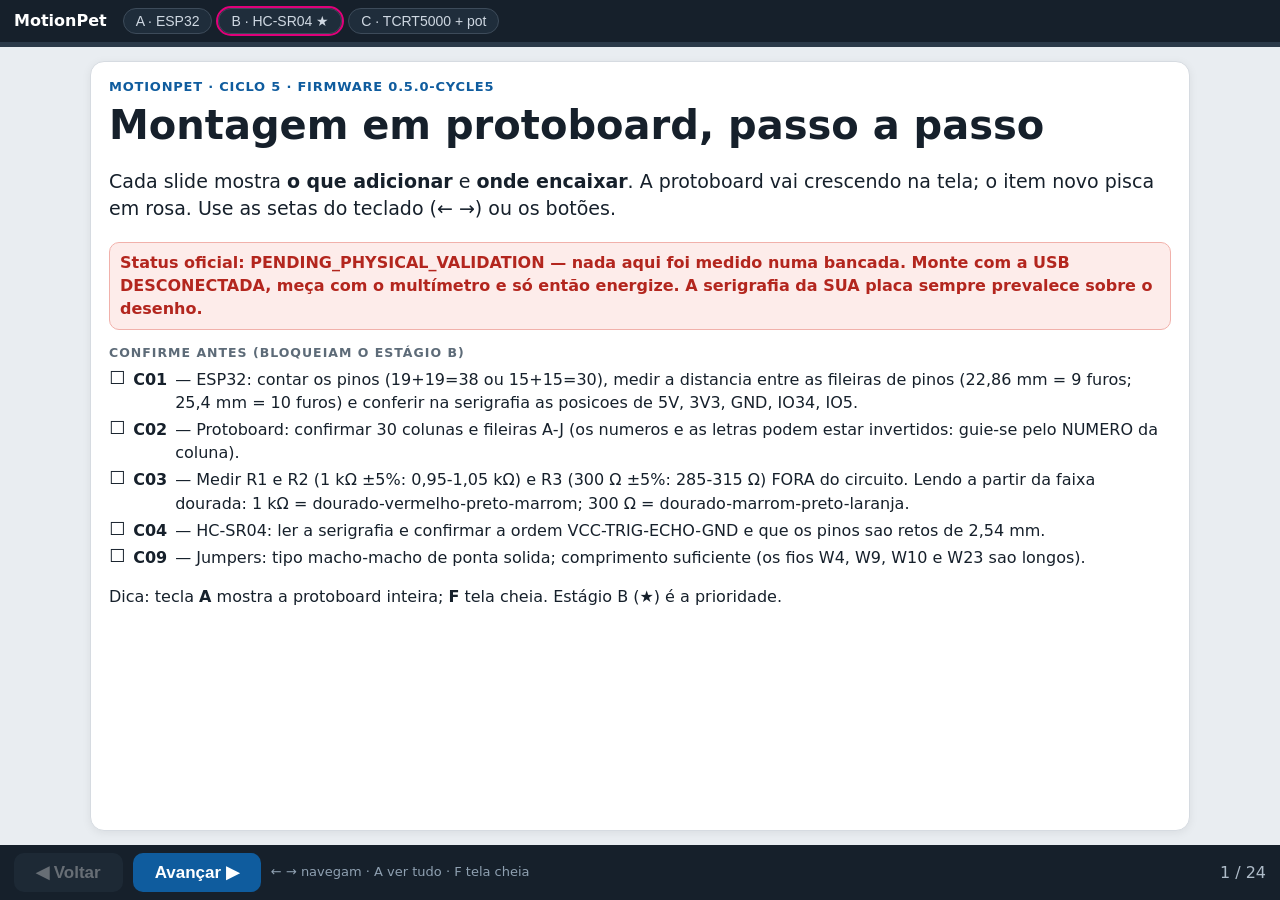
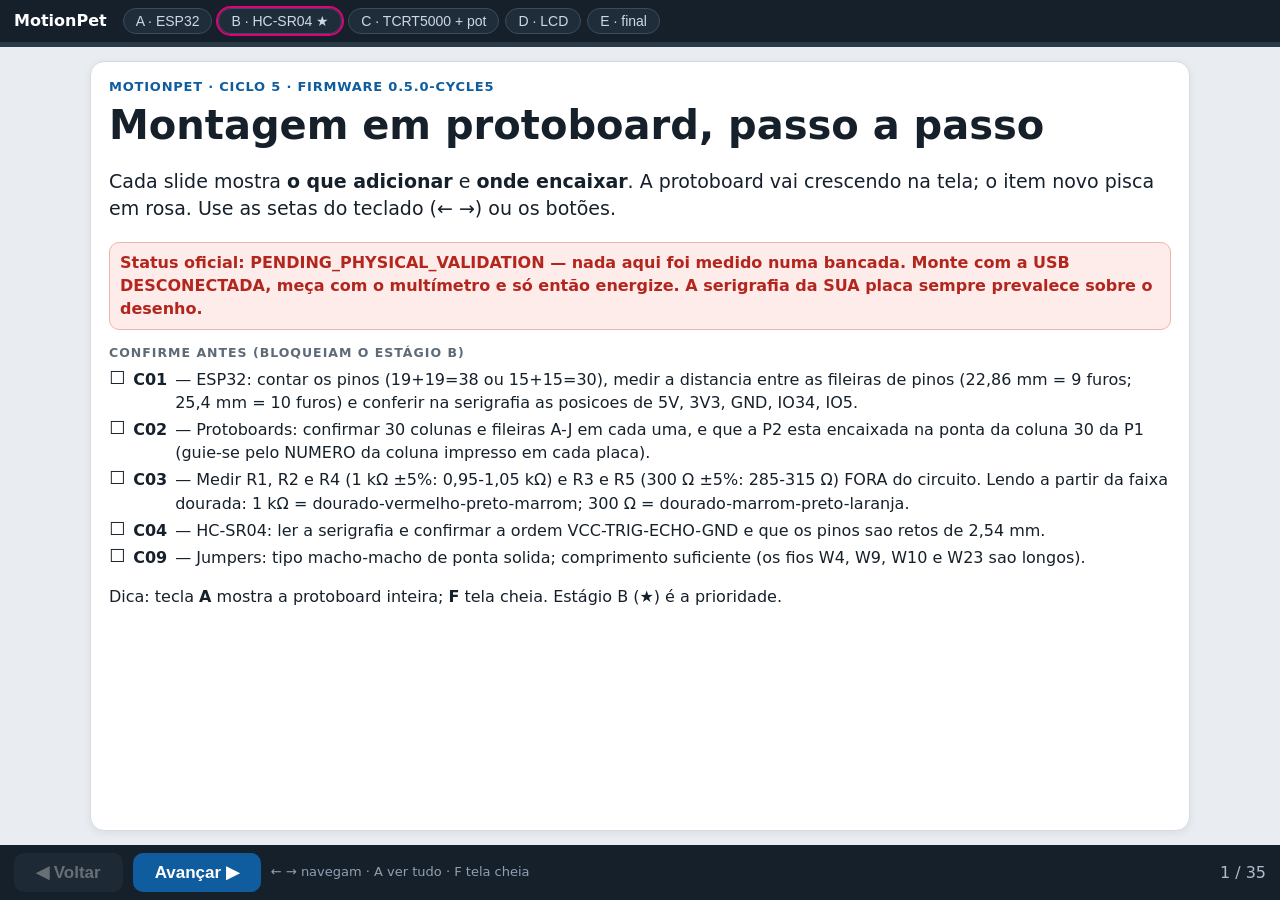
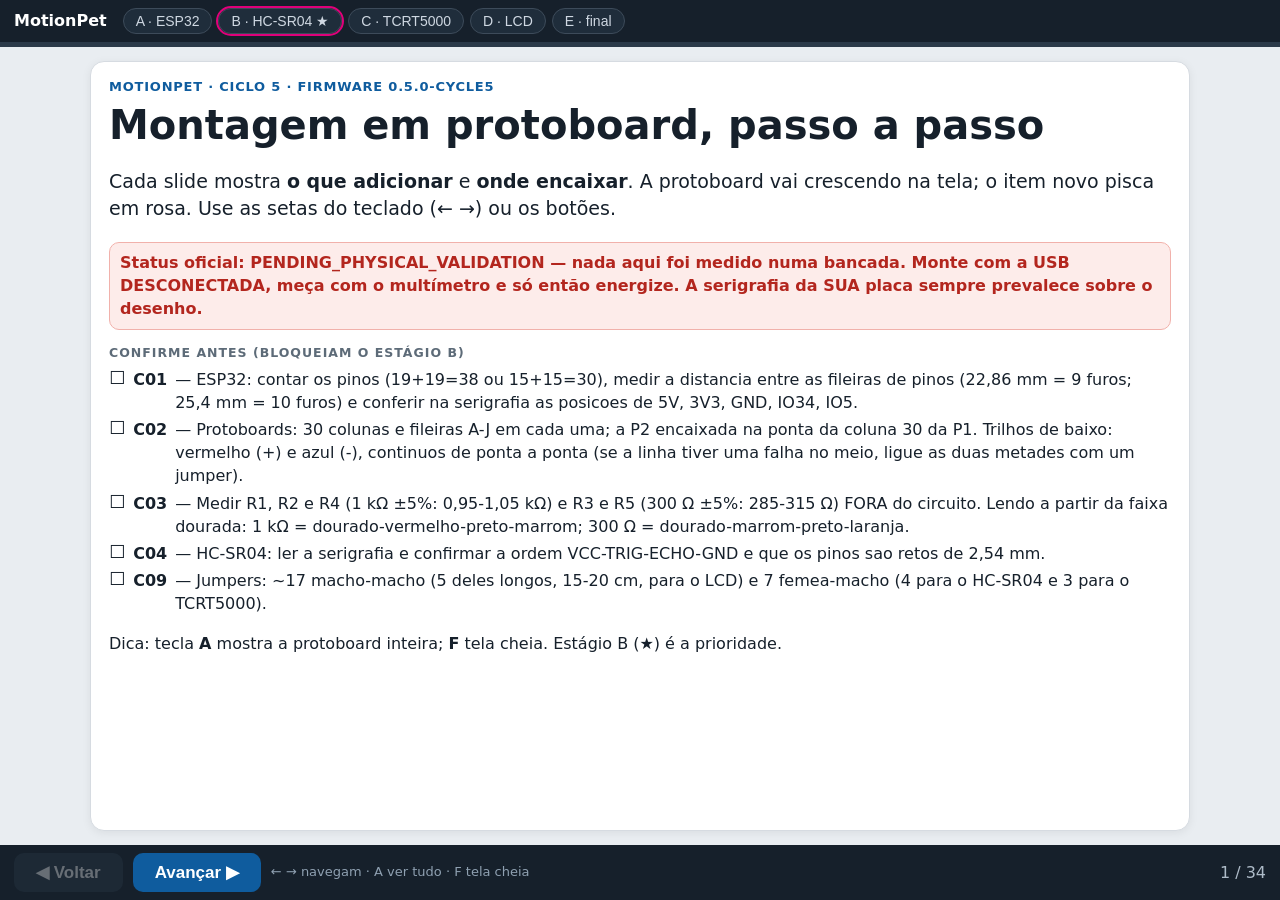
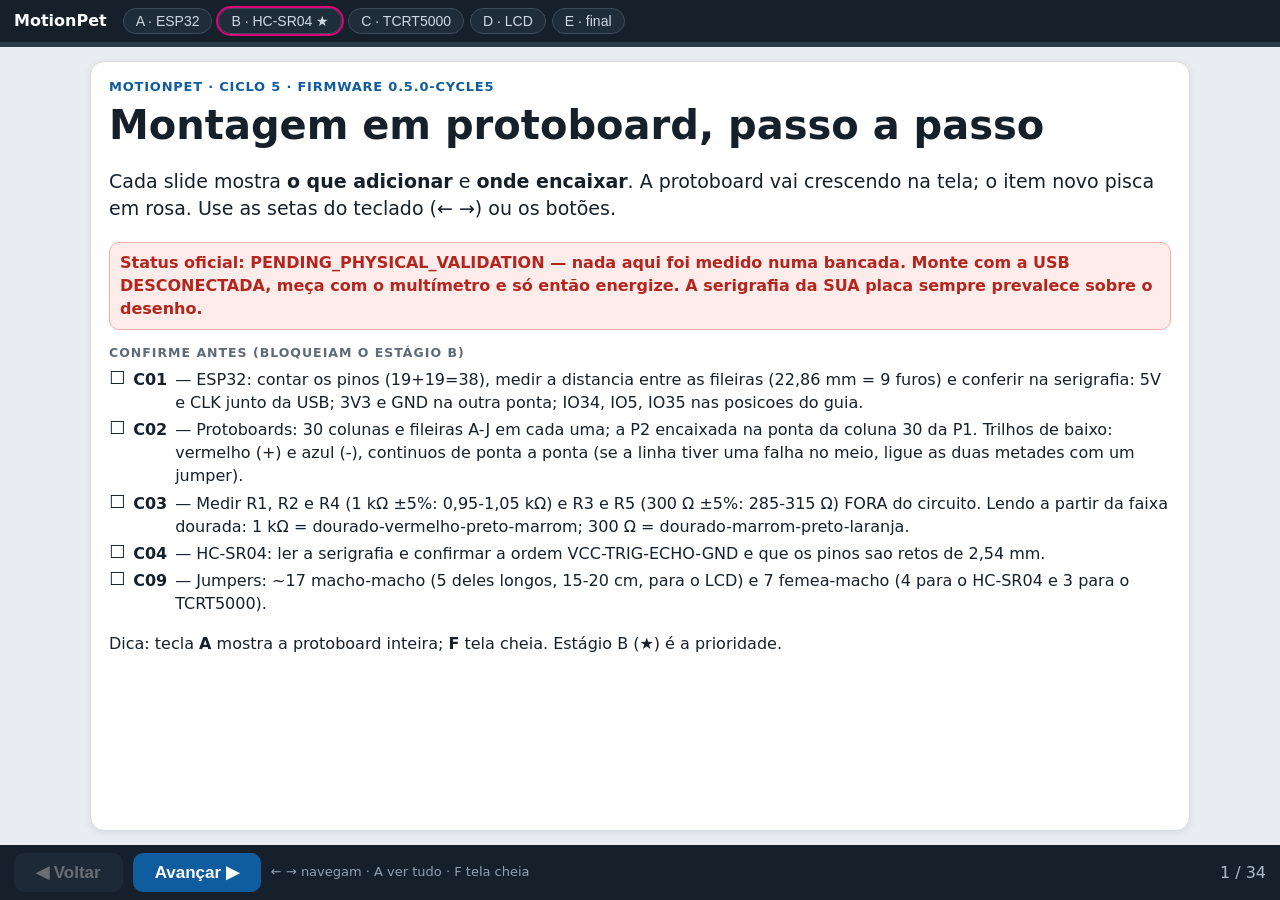
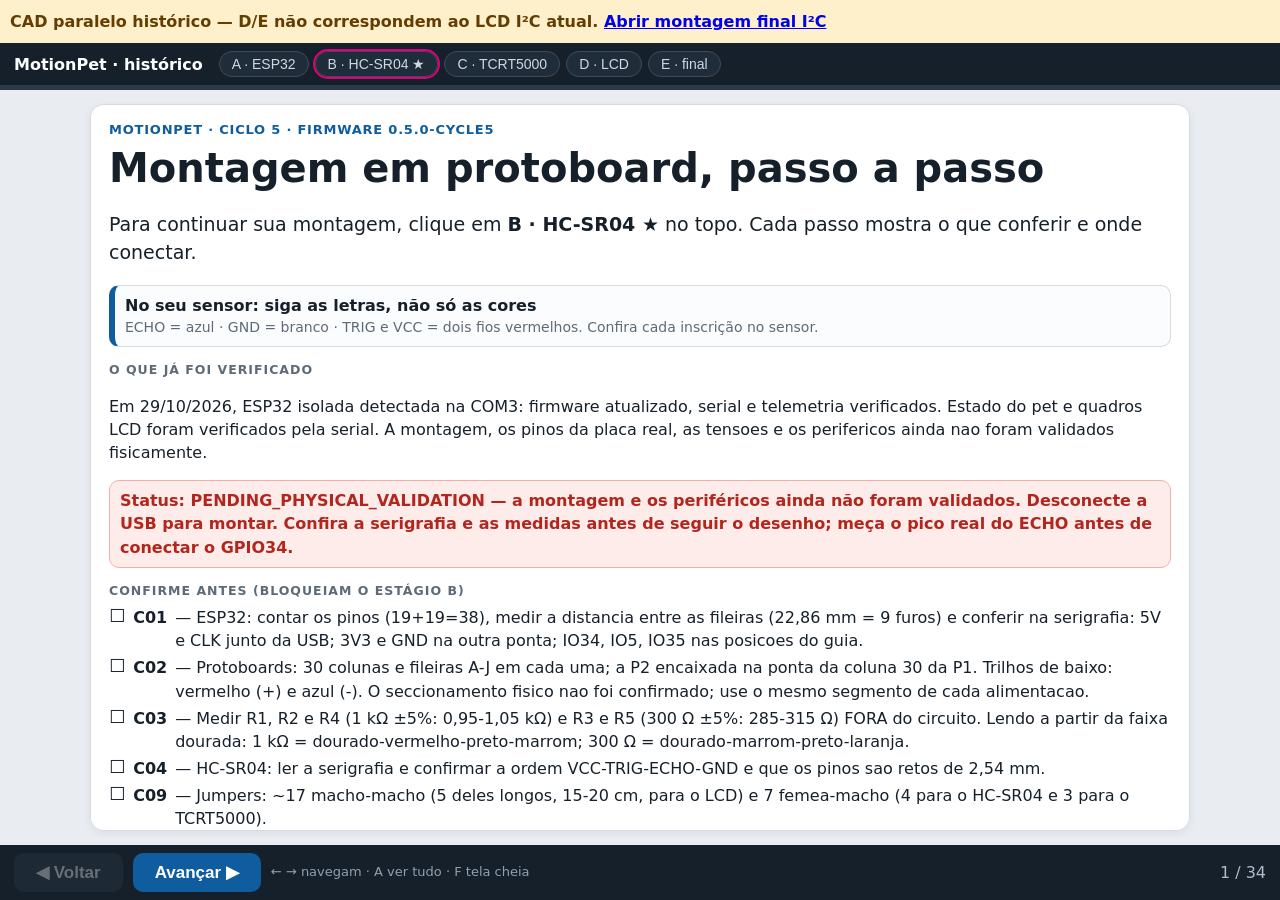
